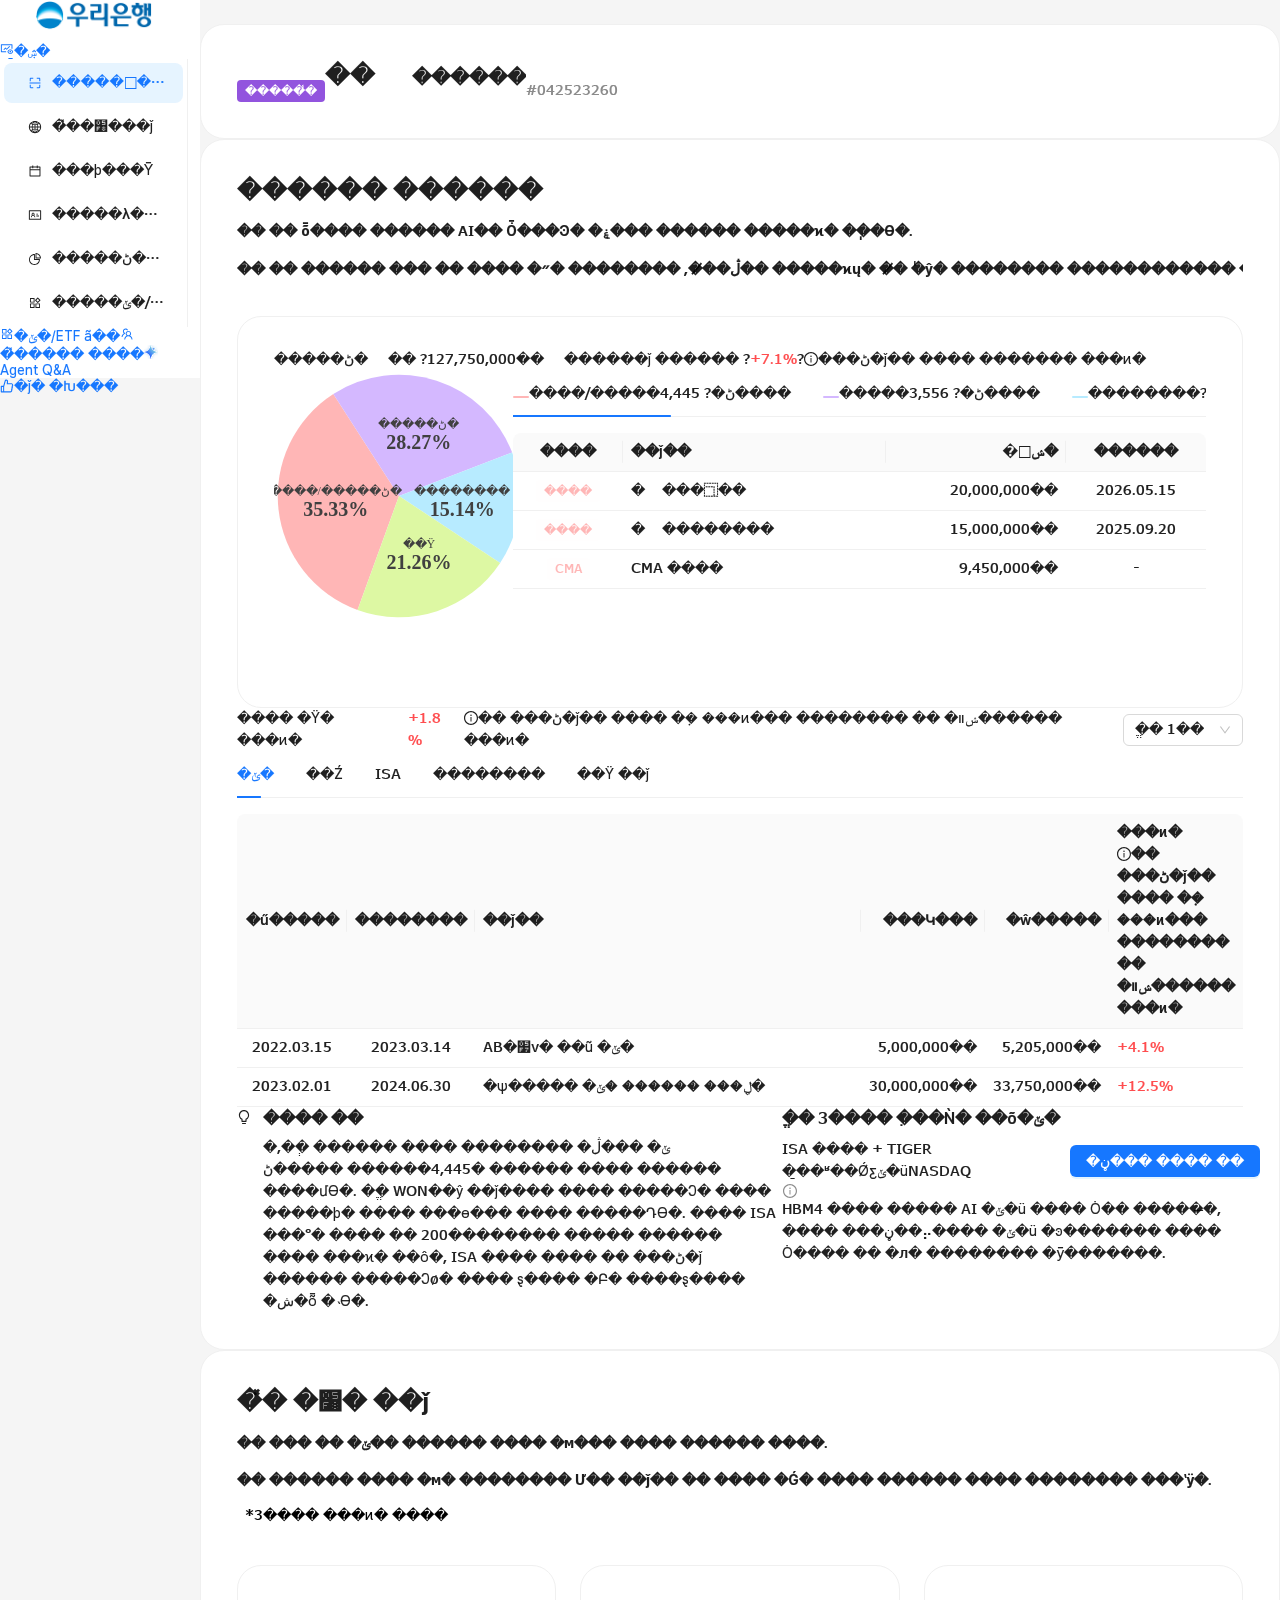
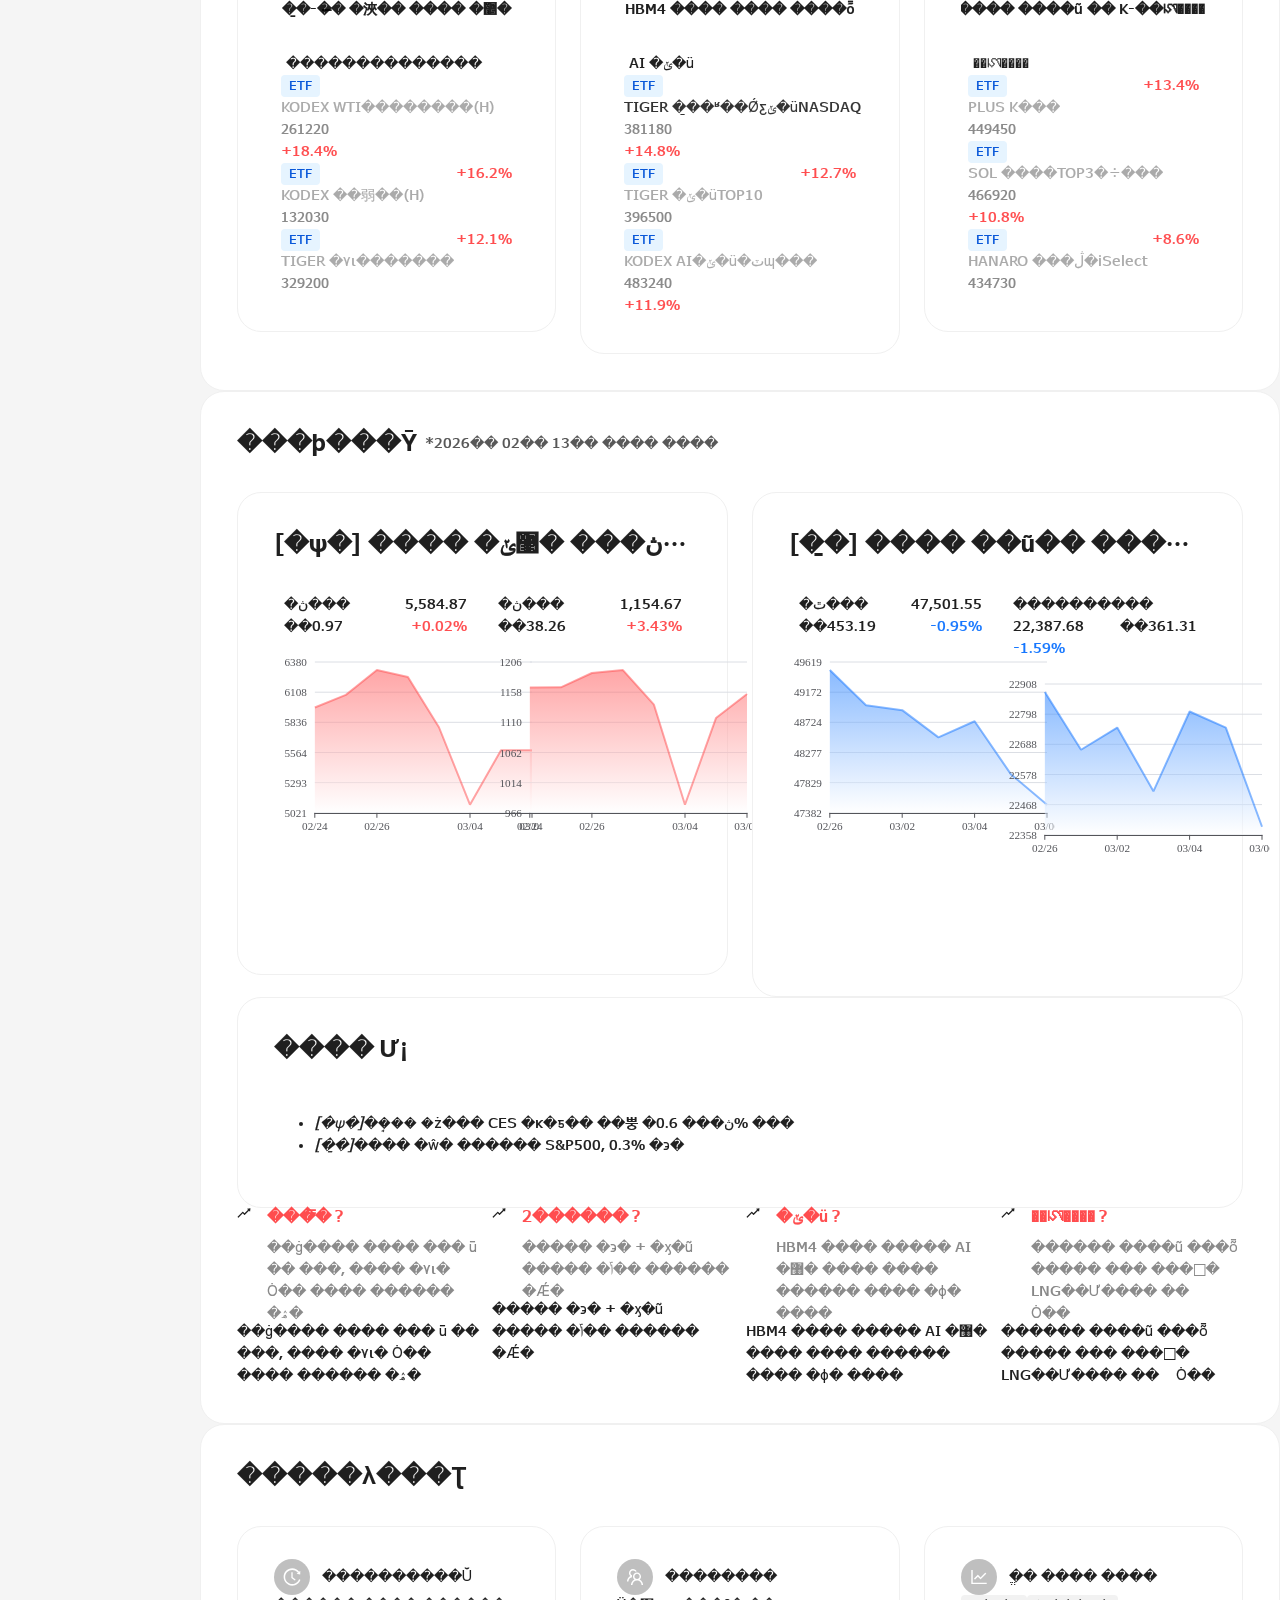
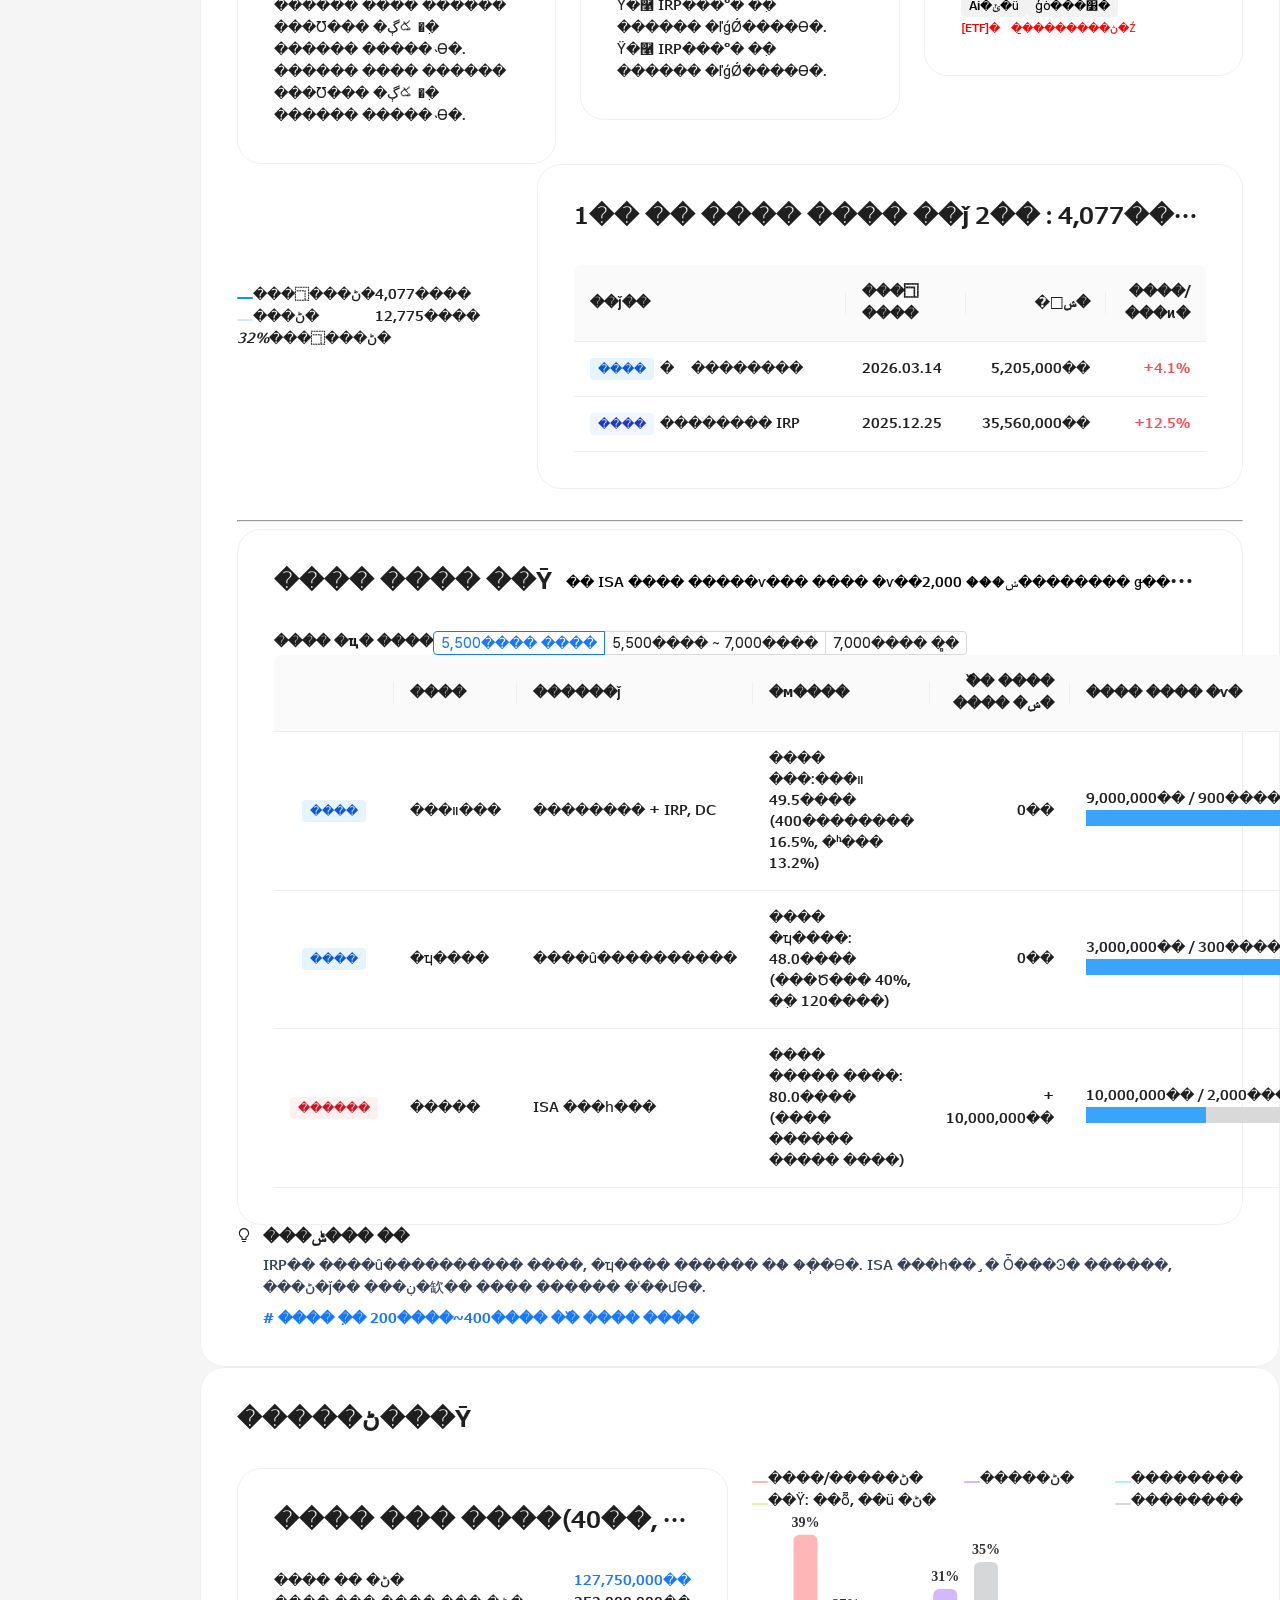
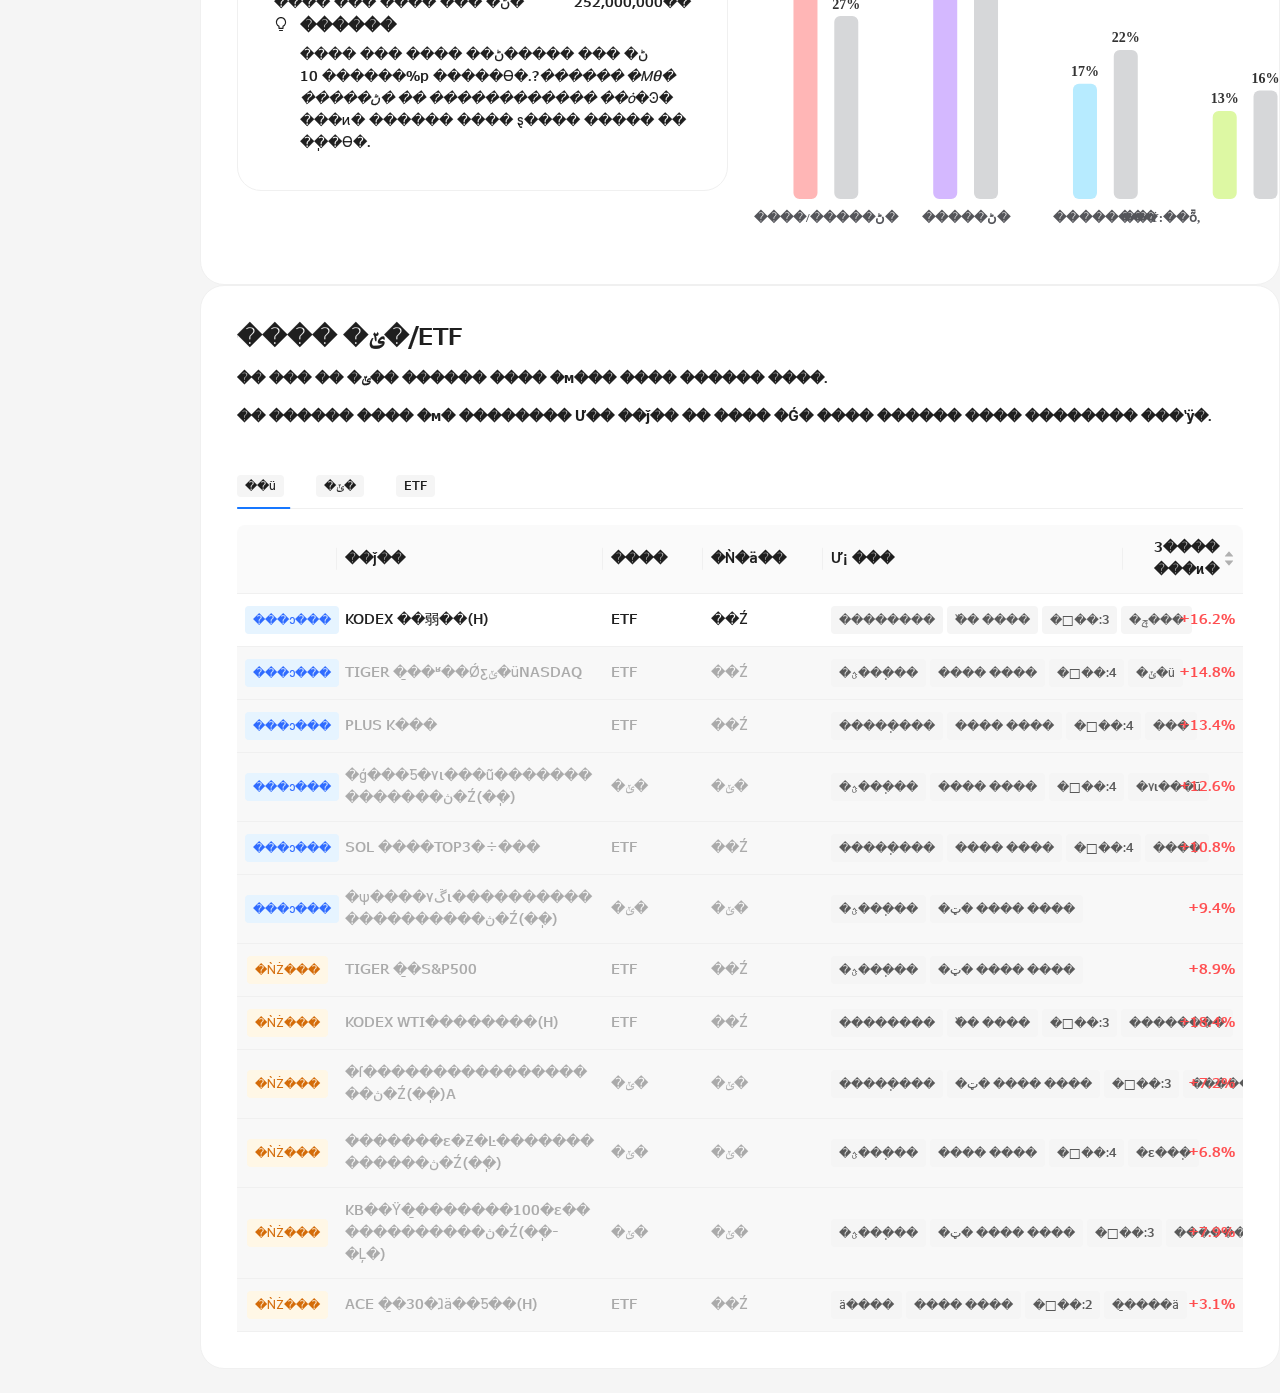
==== index.html @ d5958861 "fix: restore pages-safe paths for remote hosting Reapply relative asset and service-worker URLs plus" ====
<!DOCTYPE html>

<!-- saved from url=(0031) -->
<html lang="en">
<head>
<meta content="text/html; charset=utf-8" http-equiv="Content-Type"/>
<style data-rc-order="prepend" rc-util-key="@ant-design-icons">
    .anticon {
      display: inline-flex;
      align-items: center;
      color: inherit;
      font-style: normal;
      line-height: 0;
      text-align: center;
      text-transform: none;
      vertical-align: -0.125em;
      text-rendering: optimizeLegibility;
      -webkit-font-smoothing: antialiased;
      -moz-osx-font-smoothing: grayscale;
    }

    .anticon>* {
      line-height: 1;
    }

    .anticon svg {
      display: inline-block;
      vertical-align: inherit;
    }

    .anticon::before {
      display: none;
    }

    .anticon .anticon-icon {
      display: block;
    }

    .anticon[tabindex] {
      cursor: pointer;
    }

    .anticon-spin::before,
    .anticon-spin {
      display: inline-block;
      -webkit-animation: loadingCircle 1s infinite linear;
      animation: loadingCircle 1s infinite linear;
    }

    @-webkit-keyframes loadingCircle {
      100% {
        -webkit-transform: rotate(360deg);
        transform: rotate(360deg);
      }
    }

    @keyframes loadingCircle {
      100% {
        -webkit-transform: rotate(360deg);
        transform: rotate(360deg);
      }
    }
  </style>
<style data-css-hash="1sssysb" data-rc-order="prependQueue" data-rc-priority="-999" data-token-hash="css-var-_r_0_">
    .css-var-_r_0_ {
      --ant-blue: #1677FF;
      --ant-purple: #722ED1;
      --ant-cyan: #13C2C2;
      --ant-green: #52C41A;
      --ant-magenta: #EB2F96;
      --ant-pink: #EB2F96;
      --ant-red: #F5222D;
      --ant-orange: #FA8C16;
      --ant-yellow: #FADB14;
      --ant-volcano: #FA541C;
      --ant-geekblue: #2F54EB;
      --ant-gold: #FAAD14;
      --ant-lime: #A0D911;
      --ant-color-primary: #1677ff;
      --ant-color-success: #52c41a;
      --ant-color-warning: #faad14;
      --ant-color-error: #ff4d4f;
      --ant-color-info: #1677ff;
      --ant-color-link: #1677ff;
      --ant-color-text-base: #000;
      --ant-color-bg-base: #fff;
      --ant-font-family: Pretendard, -apple-system, BlinkMacSystemFont, 'Segoe UI', Roboto, 'Helvetica Neue', Arial, sans-serif;
      --ant-font-family-code: 'SFMono-Regular', Consolas, 'Liberation Mono', Menlo, Courier, monospace;
      --ant-font-size: 14px;
      --ant-line-width: 1px;
      --ant-line-type: solid;
      --ant-motion-ease-out-circ: cubic-bezier(0.08, 0.82, 0.17, 1);
      --ant-motion-ease-in-out-circ: cubic-bezier(0.78, 0.14, 0.15, 0.86);
      --ant-motion-ease-out: cubic-bezier(0.215, 0.61, 0.355, 1);
      --ant-motion-ease-in-out: cubic-bezier(0.645, 0.045, 0.355, 1);
      --ant-motion-ease-out-back: cubic-bezier(0.12, 0.4, 0.29, 1.46);
      --ant-motion-ease-in-back: cubic-bezier(0.71, -0.46, 0.88, 0.6);
      --ant-motion-ease-in-quint: cubic-bezier(0.755, 0.05, 0.855, 0.06);
      --ant-motion-ease-out-quint: cubic-bezier(0.23, 1, 0.32, 1);
      --ant-border-radius: 6px;
      --ant-size-unit: 4px;
      --ant-size-step: 4px;
      --ant-size-popup-arrow: 16px;
      --ant-control-height: 32px;
      --ant-z-index-base: 0;
      --ant-z-index-popup-base: 1000;
      --ant-opacity-image: 1;
      --ant-blue-1: #e6f4ff;
      --ant-blue-2: #bae0ff;
      --ant-blue-3: #91caff;
      --ant-blue-4: #69b1ff;
      --ant-blue-5: #4096ff;
      --ant-blue-6: #1677ff;
      --ant-blue-7: #0958d9;
      --ant-blue-8: #003eb3;
      --ant-blue-9: #002c8c;
      --ant-blue-10: #001d66;
      --ant-purple-1: #f9f0ff;
      --ant-purple-2: #efdbff;
      --ant-purple-3: #d3adf7;
      --ant-purple-4: #b37feb;
      --ant-purple-5: #9254de;
      --ant-purple-6: #722ed1;
      --ant-purple-7: #531dab;
      --ant-purple-8: #391085;
      --ant-purple-9: #22075e;
      --ant-purple-10: #120338;
      --ant-cyan-1: #e6fffb;
      --ant-cyan-2: #b5f5ec;
      --ant-cyan-3: #87e8de;
      --ant-cyan-4: #5cdbd3;
      --ant-cyan-5: #36cfc9;
      --ant-cyan-6: #13c2c2;
      --ant-cyan-7: #08979c;
      --ant-cyan-8: #006d75;
      --ant-cyan-9: #00474f;
      --ant-cyan-10: #002329;
      --ant-green-1: #f6ffed;
      --ant-green-2: #d9f7be;
      --ant-green-3: #b7eb8f;
      --ant-green-4: #95de64;
      --ant-green-5: #73d13d;
      --ant-green-6: #52c41a;
      --ant-green-7: #389e0d;
      --ant-green-8: #237804;
      --ant-green-9: #135200;
      --ant-green-10: #092b00;
      --ant-magenta-1: #fff0f6;
      --ant-magenta-2: #ffd6e7;
      --ant-magenta-3: #ffadd2;
      --ant-magenta-4: #ff85c0;
      --ant-magenta-5: #f759ab;
      --ant-magenta-6: #eb2f96;
      --ant-magenta-7: #c41d7f;
      --ant-magenta-8: #9e1068;
      --ant-magenta-9: #780650;
      --ant-magenta-10: #520339;
      --ant-pink-1: #fff0f6;
      --ant-pink-2: #ffd6e7;
      --ant-pink-3: #ffadd2;
      --ant-pink-4: #ff85c0;
      --ant-pink-5: #f759ab;
      --ant-pink-6: #eb2f96;
      --ant-pink-7: #c41d7f;
      --ant-pink-8: #9e1068;
      --ant-pink-9: #780650;
      --ant-pink-10: #520339;
      --ant-red-1: #fff1f0;
      --ant-red-2: #ffccc7;
      --ant-red-3: #ffa39e;
      --ant-red-4: #ff7875;
      --ant-red-5: #ff4d4f;
      --ant-red-6: #f5222d;
      --ant-red-7: #cf1322;
      --ant-red-8: #a8071a;
      --ant-red-9: #820014;
      --ant-red-10: #5c0011;
      --ant-orange-1: #fff7e6;
      --ant-orange-2: #ffe7ba;
      --ant-orange-3: #ffd591;
      --ant-orange-4: #ffc069;
      --ant-orange-5: #ffa940;
      --ant-orange-6: #fa8c16;
      --ant-orange-7: #d46b08;
      --ant-orange-8: #ad4e00;
      --ant-orange-9: #873800;
      --ant-orange-10: #612500;
      --ant-yellow-1: #feffe6;
      --ant-yellow-2: #ffffb8;
      --ant-yellow-3: #fffb8f;
      --ant-yellow-4: #fff566;
      --ant-yellow-5: #ffec3d;
      --ant-yellow-6: #fadb14;
      --ant-yellow-7: #d4b106;
      --ant-yellow-8: #ad8b00;
      --ant-yellow-9: #876800;
      --ant-yellow-10: #614700;
      --ant-volcano-1: #fff2e8;
      --ant-volcano-2: #ffd8bf;
      --ant-volcano-3: #ffbb96;
      --ant-volcano-4: #ff9c6e;
      --ant-volcano-5: #ff7a45;
      --ant-volcano-6: #fa541c;
      --ant-volcano-7: #d4380d;
      --ant-volcano-8: #ad2102;
      --ant-volcano-9: #871400;
      --ant-volcano-10: #610b00;
      --ant-geekblue-1: #f0f5ff;
      --ant-geekblue-2: #d6e4ff;
      --ant-geekblue-3: #adc6ff;
      --ant-geekblue-4: #85a5ff;
      --ant-geekblue-5: #597ef7;
      --ant-geekblue-6: #2f54eb;
      --ant-geekblue-7: #1d39c4;
      --ant-geekblue-8: #10239e;
      --ant-geekblue-9: #061178;
      --ant-geekblue-10: #030852;
      --ant-gold-1: #fffbe6;
      --ant-gold-2: #fff1b8;
      --ant-gold-3: #ffe58f;
      --ant-gold-4: #ffd666;
      --ant-gold-5: #ffc53d;
      --ant-gold-6: #faad14;
      --ant-gold-7: #d48806;
      --ant-gold-8: #ad6800;
      --ant-gold-9: #874d00;
      --ant-gold-10: #613400;
      --ant-lime-1: #fcffe6;
      --ant-lime-2: #f4ffb8;
      --ant-lime-3: #eaff8f;
      --ant-lime-4: #d3f261;
      --ant-lime-5: #bae637;
      --ant-lime-6: #a0d911;
      --ant-lime-7: #7cb305;
      --ant-lime-8: #5b8c00;
      --ant-lime-9: #3f6600;
      --ant-lime-10: #254000;
      --ant-color-text: rgba(0, 0, 0, 0.88);
      --ant-color-text-secondary: rgba(0, 0, 0, 0.65);
      --ant-color-text-tertiary: rgba(0, 0, 0, 0.45);
      --ant-color-text-quaternary: rgba(0, 0, 0, 0.25);
      --ant-color-fill: rgba(0, 0, 0, 0.15);
      --ant-color-fill-secondary: rgba(0, 0, 0, 0.06);
      --ant-color-fill-tertiary: rgba(0, 0, 0, 0.04);
      --ant-color-fill-quaternary: rgba(0, 0, 0, 0.02);
      --ant-color-bg-solid: rgb(0, 0, 0);
      --ant-color-bg-solid-hover: rgba(0, 0, 0, 0.75);
      --ant-color-bg-solid-active: rgba(0, 0, 0, 0.95);
      --ant-color-bg-layout: #f5f5f5;
      --ant-color-bg-container: #ffffff;
      --ant-color-bg-elevated: #ffffff;
      --ant-color-bg-spotlight: rgba(0, 0, 0, 0.85);
      --ant-color-bg-blur: transparent;
      --ant-color-border: #d9d9d9;
      --ant-color-border-disabled: #d9d9d9;
      --ant-color-border-secondary: #f0f0f0;
      --ant-color-primary-bg: #e6f4ff;
      --ant-color-primary-bg-hover: #bae0ff;
      --ant-color-primary-border: #91caff;
      --ant-color-primary-border-hover: #69b1ff;
      --ant-color-primary-hover: #4096ff;
      --ant-color-primary-active: #0958d9;
      --ant-color-primary-text-hover: #4096ff;
      --ant-color-primary-text: #1677ff;
      --ant-color-primary-text-active: #0958d9;
      --ant-color-success-bg: #f6ffed;
      --ant-color-success-bg-hover: #d9f7be;
      --ant-color-success-border: #b7eb8f;
      --ant-color-success-border-hover: #95de64;
      --ant-color-success-hover: #95de64;
      --ant-color-success-active: #389e0d;
      --ant-color-success-text-hover: #73d13d;
      --ant-color-success-text: #52c41a;
      --ant-color-success-text-active: #389e0d;
      --ant-color-error-bg: #fff2f0;
      --ant-color-error-bg-hover: #fff1f0;
      --ant-color-error-bg-filled-hover: #ffdfdc;
      --ant-color-error-bg-active: #ffccc7;
      --ant-color-error-border: #ffccc7;
      --ant-color-error-border-hover: #ffa39e;
      --ant-color-error-hover: #ff7875;
      --ant-color-error-active: #d9363e;
      --ant-color-error-text-hover: #ff7875;
      --ant-color-error-text: #ff4d4f;
      --ant-color-error-text-active: #d9363e;
      --ant-color-warning-bg: #fffbe6;
      --ant-color-warning-bg-hover: #fff1b8;
      --ant-color-warning-border: #ffe58f;
      --ant-color-warning-border-hover: #ffd666;
      --ant-color-warning-hover: #ffd666;
      --ant-color-warning-active: #d48806;
      --ant-color-warning-text-hover: #ffc53d;
      --ant-color-warning-text: #faad14;
      --ant-color-warning-text-active: #d48806;
      --ant-color-info-bg: #e6f4ff;
      --ant-color-info-bg-hover: #bae0ff;
      --ant-color-info-border: #91caff;
      --ant-color-info-border-hover: #69b1ff;
      --ant-color-info-hover: #69b1ff;
      --ant-color-info-active: #0958d9;
      --ant-color-info-text-hover: #4096ff;
      --ant-color-info-text: #1677ff;
      --ant-color-info-text-active: #0958d9;
      --ant-color-link-hover: #69b1ff;
      --ant-color-link-active: #0958d9;
      --ant-color-bg-mask: rgba(0, 0, 0, 0.45);
      --ant-color-white: #fff;
      --ant-font-size-sm: 12px;
      --ant-font-size-lg: 16px;
      --ant-font-size-xl: 20px;
      --ant-font-size-heading-1: 38px;
      --ant-font-size-heading-2: 30px;
      --ant-font-size-heading-3: 24px;
      --ant-font-size-heading-4: 20px;
      --ant-font-size-heading-5: 16px;
      --ant-line-height: 1.5714285714285714;
      --ant-line-height-lg: 1.5;
      --ant-line-height-sm: 1.6666666666666667;
      --ant-font-height: 22px;
      --ant-font-height-lg: 24px;
      --ant-font-height-sm: 20px;
      --ant-line-height-heading-1: 1.2105263157894737;
      --ant-line-height-heading-2: 1.2666666666666666;
      --ant-line-height-heading-3: 1.3333333333333333;
      --ant-line-height-heading-4: 1.4;
      --ant-line-height-heading-5: 1.5;
      --ant-size-xxl: 48px;
      --ant-size-xl: 32px;
      --ant-size-lg: 24px;
      --ant-size-md: 20px;
      --ant-size-ms: 16px;
      --ant-size: 16px;
      --ant-size-sm: 12px;
      --ant-size-xs: 8px;
      --ant-size-xxs: 4px;
      --ant-control-height-sm: 24px;
      --ant-control-height-xs: 16px;
      --ant-control-height-lg: 40px;
      --ant-motion-duration-fast: 0.1s;
      --ant-motion-duration-mid: 0.2s;
      --ant-motion-duration-slow: 0.3s;
      --ant-line-width-bold: 2px;
      --ant-border-radius-xs: 2px;
      --ant-border-radius-sm: 4px;
      --ant-border-radius-lg: 8px;
      --ant-border-radius-outer: 4px;
      --ant-color-fill-content: rgba(0, 0, 0, 0.06);
      --ant-color-fill-content-hover: rgba(0, 0, 0, 0.15);
      --ant-color-fill-alter: rgba(0, 0, 0, 0.02);
      --ant-color-bg-container-disabled: rgba(0, 0, 0, 0.04);
      --ant-color-border-bg: #ffffff;
      --ant-color-split: rgba(5, 5, 5, 0.06);
      --ant-color-text-placeholder: rgba(0, 0, 0, 0.25);
      --ant-color-text-disabled: rgba(0, 0, 0, 0.25);
      --ant-color-text-heading: rgba(0, 0, 0, 0.88);
      --ant-color-text-label: rgba(0, 0, 0, 0.65);
      --ant-color-text-description: rgba(0, 0, 0, 0.45);
      --ant-color-text-light-solid: #fff;
      --ant-color-highlight: #ff4d4f;
      --ant-color-bg-text-hover: rgba(0, 0, 0, 0.06);
      --ant-color-bg-text-active: rgba(0, 0, 0, 0.15);
      --ant-color-icon: rgba(0, 0, 0, 0.45);
      --ant-color-icon-hover: rgba(0, 0, 0, 0.88);
      --ant-color-error-outline: rgba(255, 38, 5, 0.06);
      --ant-color-warning-outline: rgba(255, 215, 5, 0.1);
      --ant-font-size-icon: 12px;
      --ant-line-width-focus: 3px;
      --ant-control-outline-width: 2px;
      --ant-control-interactive-size: 16px;
      --ant-control-item-bg-hover: rgba(0, 0, 0, 0.04);
      --ant-control-item-bg-active: #e6f4ff;
      --ant-control-item-bg-active-hover: #bae0ff;
      --ant-control-item-bg-active-disabled: rgba(0, 0, 0, 0.15);
      --ant-control-tmp-outline: rgba(0, 0, 0, 0.02);
      --ant-control-outline: rgba(5, 145, 255, 0.1);
      --ant-font-weight-strong: 600;
      --ant-opacity-loading: 0.65;
      --ant-link-decoration: none;
      --ant-link-hover-decoration: none;
      --ant-link-focus-decoration: none;
      --ant-control-padding-horizontal: 12px;
      --ant-control-padding-horizontal-sm: 8px;
      --ant-padding-xxs: 4px;
      --ant-padding-xs: 8px;
      --ant-padding-sm: 12px;
      --ant-padding: 16px;
      --ant-padding-md: 20px;
      --ant-padding-lg: 24px;
      --ant-padding-xl: 32px;
      --ant-padding-content-horizontal-lg: 24px;
      --ant-padding-content-vertical-lg: 16px;
      --ant-padding-content-horizontal: 16px;
      --ant-padding-content-vertical: 12px;
      --ant-padding-content-horizontal-sm: 16px;
      --ant-padding-content-vertical-sm: 8px;
      --ant-margin-xxs: 4px;
      --ant-margin-xs: 8px;
      --ant-margin-sm: 12px;
      --ant-margin: 16px;
      --ant-margin-md: 20px;
      --ant-margin-lg: 24px;
      --ant-margin-xl: 32px;
      --ant-margin-xxl: 48px;
      --ant-box-shadow:
        0 6px 16px 0 rgba(0, 0, 0, 0.08),
        0 3px 6px -4px rgba(0, 0, 0, 0.12),
        0 9px 28px 8px rgba(0, 0, 0, 0.05);
      --ant-box-shadow-secondary:
        0 6px 16px 0 rgba(0, 0, 0, 0.08),
        0 3px 6px -4px rgba(0, 0, 0, 0.12),
        0 9px 28px 8px rgba(0, 0, 0, 0.05);
      --ant-box-shadow-tertiary:
        0 1px 2px 0 rgba(0, 0, 0, 0.03),
        0 1px 6px -1px rgba(0, 0, 0, 0.02),
        0 2px 4px 0 rgba(0, 0, 0, 0.02);
      --ant-box-shadow-popover-arrow: 2px 2px 5px rgba(0, 0, 0, 0.05);
      --ant-box-shadow-card:
        0 1px 2px -2px rgba(0, 0, 0, 0.16),
        0 3px 6px 0 rgba(0, 0, 0, 0.12),
        0 5px 12px 4px rgba(0, 0, 0, 0.09);
      --ant-box-shadow-drawer-right:
        -6px 0 16px 0 rgba(0, 0, 0, 0.08),
        -3px 0 6px -4px rgba(0, 0, 0, 0.12),
        -9px 0 28px 8px rgba(0, 0, 0, 0.05);
      --ant-box-shadow-drawer-left:
        6px 0 16px 0 rgba(0, 0, 0, 0.08),
        3px 0 6px -4px rgba(0, 0, 0, 0.12),
        9px 0 28px 8px rgba(0, 0, 0, 0.05);
      --ant-box-shadow-drawer-up:
        0 6px 16px 0 rgba(0, 0, 0, 0.08),
        0 3px 6px -4px rgba(0, 0, 0, 0.12),
        0 9px 28px 8px rgba(0, 0, 0, 0.05);
      --ant-box-shadow-drawer-down:
        0 -6px 16px 0 rgba(0, 0, 0, 0.08),
        0 -3px 6px -4px rgba(0, 0, 0, 0.12),
        0 -9px 28px 8px rgba(0, 0, 0, 0.05);
      --ant-box-shadow-tabs-overflow-left: inset 10px 0 8px -8px rgba(0, 0, 0, 0.08);
      --ant-box-shadow-tabs-overflow-right: inset -10px 0 8px -8px rgba(0, 0, 0, 0.08);
      --ant-box-shadow-tabs-overflow-top: inset 0 10px 8px -8px rgba(0, 0, 0, 0.08);
      --ant-box-shadow-tabs-overflow-bottom: inset 0 -10px 8px -8px rgba(0, 0, 0, 0.08);
    }
  </style>
<style data-css-hash="fmkred" data-rc-order="prependQueue" data-rc-priority="-999" data-token-hash="css-var-root">
    .css-var-root {
      --ant-blue: #1677FF;
      --ant-purple: #722ED1;
      --ant-cyan: #13C2C2;
      --ant-green: #52C41A;
      --ant-magenta: #EB2F96;
      --ant-pink: #EB2F96;
      --ant-red: #F5222D;
      --ant-orange: #FA8C16;
      --ant-yellow: #FADB14;
      --ant-volcano: #FA541C;
      --ant-geekblue: #2F54EB;
      --ant-gold: #FAAD14;
      --ant-lime: #A0D911;
      --ant-color-primary: #1677ff;
      --ant-color-success: #52c41a;
      --ant-color-warning: #faad14;
      --ant-color-error: #ff4d4f;
      --ant-color-info: #1677ff;
      --ant-color-link: #1677ff;
      --ant-color-text-base: #000;
      --ant-color-bg-base: #fff;
      --ant-font-family: -apple-system, BlinkMacSystemFont, 'Segoe UI', Roboto, 'Helvetica Neue', Arial,
        'Noto Sans', sans-serif, 'Apple Color Emoji', 'Segoe UI Emoji', 'Segoe UI Symbol',
        'Noto Color Emoji';
      --ant-font-family-code: 'SFMono-Regular', Consolas, 'Liberation Mono', Menlo, Courier, monospace;
      --ant-font-size: 14px;
      --ant-line-width: 1px;
      --ant-line-type: solid;
      --ant-motion-ease-out-circ: cubic-bezier(0.08, 0.82, 0.17, 1);
      --ant-motion-ease-in-out-circ: cubic-bezier(0.78, 0.14, 0.15, 0.86);
      --ant-motion-ease-out: cubic-bezier(0.215, 0.61, 0.355, 1);
      --ant-motion-ease-in-out: cubic-bezier(0.645, 0.045, 0.355, 1);
      --ant-motion-ease-out-back: cubic-bezier(0.12, 0.4, 0.29, 1.46);
      --ant-motion-ease-in-back: cubic-bezier(0.71, -0.46, 0.88, 0.6);
      --ant-motion-ease-in-quint: cubic-bezier(0.755, 0.05, 0.855, 0.06);
      --ant-motion-ease-out-quint: cubic-bezier(0.23, 1, 0.32, 1);
      --ant-border-radius: 6px;
      --ant-size-unit: 4px;
      --ant-size-step: 4px;
      --ant-size-popup-arrow: 16px;
      --ant-control-height: 32px;
      --ant-z-index-base: 0;
      --ant-z-index-popup-base: 1000;
      --ant-opacity-image: 1;
      --ant-blue-1: #e6f4ff;
      --ant-blue-2: #bae0ff;
      --ant-blue-3: #91caff;
      --ant-blue-4: #69b1ff;
      --ant-blue-5: #4096ff;
      --ant-blue-6: #1677ff;
      --ant-blue-7: #0958d9;
      --ant-blue-8: #003eb3;
      --ant-blue-9: #002c8c;
      --ant-blue-10: #001d66;
      --ant-purple-1: #f9f0ff;
      --ant-purple-2: #efdbff;
      --ant-purple-3: #d3adf7;
      --ant-purple-4: #b37feb;
      --ant-purple-5: #9254de;
      --ant-purple-6: #722ed1;
      --ant-purple-7: #531dab;
      --ant-purple-8: #391085;
      --ant-purple-9: #22075e;
      --ant-purple-10: #120338;
      --ant-cyan-1: #e6fffb;
      --ant-cyan-2: #b5f5ec;
      --ant-cyan-3: #87e8de;
      --ant-cyan-4: #5cdbd3;
      --ant-cyan-5: #36cfc9;
      --ant-cyan-6: #13c2c2;
      --ant-cyan-7: #08979c;
      --ant-cyan-8: #006d75;
      --ant-cyan-9: #00474f;
      --ant-cyan-10: #002329;
      --ant-green-1: #f6ffed;
      --ant-green-2: #d9f7be;
      --ant-green-3: #b7eb8f;
      --ant-green-4: #95de64;
      --ant-green-5: #73d13d;
      --ant-green-6: #52c41a;
      --ant-green-7: #389e0d;
      --ant-green-8: #237804;
      --ant-green-9: #135200;
      --ant-green-10: #092b00;
      --ant-magenta-1: #fff0f6;
      --ant-magenta-2: #ffd6e7;
      --ant-magenta-3: #ffadd2;
      --ant-magenta-4: #ff85c0;
      --ant-magenta-5: #f759ab;
      --ant-magenta-6: #eb2f96;
      --ant-magenta-7: #c41d7f;
      --ant-magenta-8: #9e1068;
      --ant-magenta-9: #780650;
      --ant-magenta-10: #520339;
      --ant-pink-1: #fff0f6;
      --ant-pink-2: #ffd6e7;
      --ant-pink-3: #ffadd2;
      --ant-pink-4: #ff85c0;
      --ant-pink-5: #f759ab;
      --ant-pink-6: #eb2f96;
      --ant-pink-7: #c41d7f;
      --ant-pink-8: #9e1068;
      --ant-pink-9: #780650;
      --ant-pink-10: #520339;
      --ant-red-1: #fff1f0;
      --ant-red-2: #ffccc7;
      --ant-red-3: #ffa39e;
      --ant-red-4: #ff7875;
      --ant-red-5: #ff4d4f;
      --ant-red-6: #f5222d;
      --ant-red-7: #cf1322;
      --ant-red-8: #a8071a;
      --ant-red-9: #820014;
      --ant-red-10: #5c0011;
      --ant-orange-1: #fff7e6;
      --ant-orange-2: #ffe7ba;
      --ant-orange-3: #ffd591;
      --ant-orange-4: #ffc069;
      --ant-orange-5: #ffa940;
      --ant-orange-6: #fa8c16;
      --ant-orange-7: #d46b08;
      --ant-orange-8: #ad4e00;
      --ant-orange-9: #873800;
      --ant-orange-10: #612500;
      --ant-yellow-1: #feffe6;
      --ant-yellow-2: #ffffb8;
      --ant-yellow-3: #fffb8f;
      --ant-yellow-4: #fff566;
      --ant-yellow-5: #ffec3d;
      --ant-yellow-6: #fadb14;
      --ant-yellow-7: #d4b106;
      --ant-yellow-8: #ad8b00;
      --ant-yellow-9: #876800;
      --ant-yellow-10: #614700;
      --ant-volcano-1: #fff2e8;
      --ant-volcano-2: #ffd8bf;
      --ant-volcano-3: #ffbb96;
      --ant-volcano-4: #ff9c6e;
      --ant-volcano-5: #ff7a45;
      --ant-volcano-6: #fa541c;
      --ant-volcano-7: #d4380d;
      --ant-volcano-8: #ad2102;
      --ant-volcano-9: #871400;
      --ant-volcano-10: #610b00;
      --ant-geekblue-1: #f0f5ff;
      --ant-geekblue-2: #d6e4ff;
      --ant-geekblue-3: #adc6ff;
      --ant-geekblue-4: #85a5ff;
      --ant-geekblue-5: #597ef7;
      --ant-geekblue-6: #2f54eb;
      --ant-geekblue-7: #1d39c4;
      --ant-geekblue-8: #10239e;
      --ant-geekblue-9: #061178;
      --ant-geekblue-10: #030852;
      --ant-gold-1: #fffbe6;
      --ant-gold-2: #fff1b8;
      --ant-gold-3: #ffe58f;
      --ant-gold-4: #ffd666;
      --ant-gold-5: #ffc53d;
      --ant-gold-6: #faad14;
      --ant-gold-7: #d48806;
      --ant-gold-8: #ad6800;
      --ant-gold-9: #874d00;
      --ant-gold-10: #613400;
      --ant-lime-1: #fcffe6;
      --ant-lime-2: #f4ffb8;
      --ant-lime-3: #eaff8f;
      --ant-lime-4: #d3f261;
      --ant-lime-5: #bae637;
      --ant-lime-6: #a0d911;
      --ant-lime-7: #7cb305;
      --ant-lime-8: #5b8c00;
      --ant-lime-9: #3f6600;
      --ant-lime-10: #254000;
      --ant-color-text: rgba(0, 0, 0, 0.88);
      --ant-color-text-secondary: rgba(0, 0, 0, 0.65);
      --ant-color-text-tertiary: rgba(0, 0, 0, 0.45);
      --ant-color-text-quaternary: rgba(0, 0, 0, 0.25);
      --ant-color-fill: rgba(0, 0, 0, 0.15);
      --ant-color-fill-secondary: rgba(0, 0, 0, 0.06);
      --ant-color-fill-tertiary: rgba(0, 0, 0, 0.04);
      --ant-color-fill-quaternary: rgba(0, 0, 0, 0.02);
      --ant-color-bg-solid: rgb(0, 0, 0);
      --ant-color-bg-solid-hover: rgba(0, 0, 0, 0.75);
      --ant-color-bg-solid-active: rgba(0, 0, 0, 0.95);
      --ant-color-bg-layout: #f5f5f5;
      --ant-color-bg-container: #ffffff;
      --ant-color-bg-elevated: #ffffff;
      --ant-color-bg-spotlight: rgba(0, 0, 0, 0.85);
      --ant-color-bg-blur: transparent;
      --ant-color-border: #d9d9d9;
      --ant-color-border-disabled: #d9d9d9;
      --ant-color-border-secondary: #f0f0f0;
      --ant-color-primary-bg: #e6f4ff;
      --ant-color-primary-bg-hover: #bae0ff;
      --ant-color-primary-border: #91caff;
      --ant-color-primary-border-hover: #69b1ff;
      --ant-color-primary-hover: #4096ff;
      --ant-color-primary-active: #0958d9;
      --ant-color-primary-text-hover: #4096ff;
      --ant-color-primary-text: #1677ff;
      --ant-color-primary-text-active: #0958d9;
      --ant-color-success-bg: #f6ffed;
      --ant-color-success-bg-hover: #d9f7be;
      --ant-color-success-border: #b7eb8f;
      --ant-color-success-border-hover: #95de64;
      --ant-color-success-hover: #95de64;
      --ant-color-success-active: #389e0d;
      --ant-color-success-text-hover: #73d13d;
      --ant-color-success-text: #52c41a;
      --ant-color-success-text-active: #389e0d;
      --ant-color-error-bg: #fff2f0;
      --ant-color-error-bg-hover: #fff1f0;
      --ant-color-error-bg-filled-hover: #ffdfdc;
      --ant-color-error-bg-active: #ffccc7;
      --ant-color-error-border: #ffccc7;
      --ant-color-error-border-hover: #ffa39e;
      --ant-color-error-hover: #ff7875;
      --ant-color-error-active: #d9363e;
      --ant-color-error-text-hover: #ff7875;
      --ant-color-error-text: #ff4d4f;
      --ant-color-error-text-active: #d9363e;
      --ant-color-warning-bg: #fffbe6;
      --ant-color-warning-bg-hover: #fff1b8;
      --ant-color-warning-border: #ffe58f;
      --ant-color-warning-border-hover: #ffd666;
      --ant-color-warning-hover: #ffd666;
      --ant-color-warning-active: #d48806;
      --ant-color-warning-text-hover: #ffc53d;
      --ant-color-warning-text: #faad14;
      --ant-color-warning-text-active: #d48806;
      --ant-color-info-bg: #e6f4ff;
      --ant-color-info-bg-hover: #bae0ff;
      --ant-color-info-border: #91caff;
      --ant-color-info-border-hover: #69b1ff;
      --ant-color-info-hover: #69b1ff;
      --ant-color-info-active: #0958d9;
      --ant-color-info-text-hover: #4096ff;
      --ant-color-info-text: #1677ff;
      --ant-color-info-text-active: #0958d9;
      --ant-color-link-hover: #69b1ff;
      --ant-color-link-active: #0958d9;
      --ant-color-bg-mask: rgba(0, 0, 0, 0.45);
      --ant-color-white: #fff;
      --ant-font-size-sm: 12px;
      --ant-font-size-lg: 16px;
      --ant-font-size-xl: 20px;
      --ant-font-size-heading-1: 38px;
      --ant-font-size-heading-2: 30px;
      --ant-font-size-heading-3: 24px;
      --ant-font-size-heading-4: 20px;
      --ant-font-size-heading-5: 16px;
      --ant-line-height: 1.5714285714285714;
      --ant-line-height-lg: 1.5;
      --ant-line-height-sm: 1.6666666666666667;
      --ant-font-height: 22px;
      --ant-font-height-lg: 24px;
      --ant-font-height-sm: 20px;
      --ant-line-height-heading-1: 1.2105263157894737;
      --ant-line-height-heading-2: 1.2666666666666666;
      --ant-line-height-heading-3: 1.3333333333333333;
      --ant-line-height-heading-4: 1.4;
      --ant-line-height-heading-5: 1.5;
      --ant-size-xxl: 48px;
      --ant-size-xl: 32px;
      --ant-size-lg: 24px;
      --ant-size-md: 20px;
      --ant-size-ms: 16px;
      --ant-size: 16px;
      --ant-size-sm: 12px;
      --ant-size-xs: 8px;
      --ant-size-xxs: 4px;
      --ant-control-height-sm: 24px;
      --ant-control-height-xs: 16px;
      --ant-control-height-lg: 40px;
      --ant-motion-duration-fast: 0.1s;
      --ant-motion-duration-mid: 0.2s;
      --ant-motion-duration-slow: 0.3s;
      --ant-line-width-bold: 2px;
      --ant-border-radius-xs: 2px;
      --ant-border-radius-sm: 4px;
      --ant-border-radius-lg: 8px;
      --ant-border-radius-outer: 4px;
      --ant-color-fill-content: rgba(0, 0, 0, 0.06);
      --ant-color-fill-content-hover: rgba(0, 0, 0, 0.15);
      --ant-color-fill-alter: rgba(0, 0, 0, 0.02);
      --ant-color-bg-container-disabled: rgba(0, 0, 0, 0.04);
      --ant-color-border-bg: #ffffff;
      --ant-color-split: rgba(5, 5, 5, 0.06);
      --ant-color-text-placeholder: rgba(0, 0, 0, 0.25);
      --ant-color-text-disabled: rgba(0, 0, 0, 0.25);
      --ant-color-text-heading: rgba(0, 0, 0, 0.88);
      --ant-color-text-label: rgba(0, 0, 0, 0.65);
      --ant-color-text-description: rgba(0, 0, 0, 0.45);
      --ant-color-text-light-solid: #fff;
      --ant-color-highlight: #ff4d4f;
      --ant-color-bg-text-hover: rgba(0, 0, 0, 0.06);
      --ant-color-bg-text-active: rgba(0, 0, 0, 0.15);
      --ant-color-icon: rgba(0, 0, 0, 0.45);
      --ant-color-icon-hover: rgba(0, 0, 0, 0.88);
      --ant-color-error-outline: rgba(255, 38, 5, 0.06);
      --ant-color-warning-outline: rgba(255, 215, 5, 0.1);
      --ant-font-size-icon: 12px;
      --ant-line-width-focus: 3px;
      --ant-control-outline-width: 2px;
      --ant-control-interactive-size: 16px;
      --ant-control-item-bg-hover: rgba(0, 0, 0, 0.04);
      --ant-control-item-bg-active: #e6f4ff;
      --ant-control-item-bg-active-hover: #bae0ff;
      --ant-control-item-bg-active-disabled: rgba(0, 0, 0, 0.15);
      --ant-control-tmp-outline: rgba(0, 0, 0, 0.02);
      --ant-control-outline: rgba(5, 145, 255, 0.1);
      --ant-font-weight-strong: 600;
      --ant-opacity-loading: 0.65;
      --ant-link-decoration: none;
      --ant-link-hover-decoration: none;
      --ant-link-focus-decoration: none;
      --ant-control-padding-horizontal: 12px;
      --ant-control-padding-horizontal-sm: 8px;
      --ant-padding-xxs: 4px;
      --ant-padding-xs: 8px;
      --ant-padding-sm: 12px;
      --ant-padding: 16px;
      --ant-padding-md: 20px;
      --ant-padding-lg: 24px;
      --ant-padding-xl: 32px;
      --ant-padding-content-horizontal-lg: 24px;
      --ant-padding-content-vertical-lg: 16px;
      --ant-padding-content-horizontal: 16px;
      --ant-padding-content-vertical: 12px;
      --ant-padding-content-horizontal-sm: 16px;
      --ant-padding-content-vertical-sm: 8px;
      --ant-margin-xxs: 4px;
      --ant-margin-xs: 8px;
      --ant-margin-sm: 12px;
      --ant-margin: 16px;
      --ant-margin-md: 20px;
      --ant-margin-lg: 24px;
      --ant-margin-xl: 32px;
      --ant-margin-xxl: 48px;
      --ant-box-shadow:
        0 6px 16px 0 rgba(0, 0, 0, 0.08),
        0 3px 6px -4px rgba(0, 0, 0, 0.12),
        0 9px 28px 8px rgba(0, 0, 0, 0.05);
      --ant-box-shadow-secondary:
        0 6px 16px 0 rgba(0, 0, 0, 0.08),
        0 3px 6px -4px rgba(0, 0, 0, 0.12),
        0 9px 28px 8px rgba(0, 0, 0, 0.05);
      --ant-box-shadow-tertiary:
        0 1px 2px 0 rgba(0, 0, 0, 0.03),
        0 1px 6px -1px rgba(0, 0, 0, 0.02),
        0 2px 4px 0 rgba(0, 0, 0, 0.02);
      --ant-box-shadow-popover-arrow: 2px 2px 5px rgba(0, 0, 0, 0.05);
      --ant-box-shadow-card:
        0 1px 2px -2px rgba(0, 0, 0, 0.16),
        0 3px 6px 0 rgba(0, 0, 0, 0.12),
        0 5px 12px 4px rgba(0, 0, 0, 0.09);
      --ant-box-shadow-drawer-right:
        -6px 0 16px 0 rgba(0, 0, 0, 0.08),
        -3px 0 6px -4px rgba(0, 0, 0, 0.12),
        -9px 0 28px 8px rgba(0, 0, 0, 0.05);
      --ant-box-shadow-drawer-left:
        6px 0 16px 0 rgba(0, 0, 0, 0.08),
        3px 0 6px -4px rgba(0, 0, 0, 0.12),
        9px 0 28px 8px rgba(0, 0, 0, 0.05);
      --ant-box-shadow-drawer-up:
        0 6px 16px 0 rgba(0, 0, 0, 0.08),
        0 3px 6px -4px rgba(0, 0, 0, 0.12),
        0 9px 28px 8px rgba(0, 0, 0, 0.05);
      --ant-box-shadow-drawer-down:
        0 -6px 16px 0 rgba(0, 0, 0, 0.08),
        0 -3px 6px -4px rgba(0, 0, 0, 0.12),
        0 -9px 28px 8px rgba(0, 0, 0, 0.05);
      --ant-box-shadow-tabs-overflow-left: inset 10px 0 8px -8px rgba(0, 0, 0, 0.08);
      --ant-box-shadow-tabs-overflow-right: inset -10px 0 8px -8px rgba(0, 0, 0, 0.08);
      --ant-box-shadow-tabs-overflow-top: inset 0 10px 8px -8px rgba(0, 0, 0, 0.08);
      --ant-box-shadow-tabs-overflow-bottom: inset 0 -10px 8px -8px rgba(0, 0, 0, 0.08);
    }
  </style>
<style data-css-hash="2fupl9" data-rc-order="prependQueue" data-rc-priority="-999">
    a:where(.css-xbngoj) {
      color: var(--ant-color-link);
      text-decoration: var(--ant-link-decoration);
      background-color: transparent;
      outline: none;
      cursor: pointer;
      transition: color var(--ant-motion-duration-slow);
      -webkit-text-decoration-skip: objects;
    }

    a:where(.css-xbngoj):hover {
      color: var(--ant-color-link-hover);
    }

    a:where(.css-xbngoj):active {
      color: var(--ant-color-link-active);
    }

    a:where(.css-xbngoj):active,
    a:where(.css-xbngoj):hover {
      text-decoration: var(--ant-link-hover-decoration);
      outline: 0;
    }

    a:where(.css-xbngoj):focus {
      text-decoration: var(--ant-link-focus-decoration);
      outline: 0;
    }

    a:where(.css-xbngoj)[disabled] {
      color: var(--ant-color-text-disabled);
      cursor: not-allowed;
    }

    :where(.css-xbngoj) a {
      color: var(--ant-color-link);
      text-decoration: var(--ant-link-decoration);
      background-color: transparent;
      outline: none;
      cursor: pointer;
      transition: color var(--ant-motion-duration-slow);
      -webkit-text-decoration-skip: objects;
    }

    :where(.css-xbngoj) a:hover {
      color: var(--ant-color-link-hover);
    }

    :where(.css-xbngoj) a:active {
      color: var(--ant-color-link-active);
    }

    :where(.css-xbngoj) a:active,
    :where(.css-xbngoj) a:hover {
      text-decoration: var(--ant-link-hover-decoration);
      outline: 0;
    }

    :where(.css-xbngoj) a:focus {
      text-decoration: var(--ant-link-focus-decoration);
      outline: 0;
    }

    :where(.css-xbngoj) a[disabled] {
      color: var(--ant-color-text-disabled);
      cursor: not-allowed;
    }

    :where(.css-xbngoj).anticon {
      display: inline-flex;
      align-items: center;
      color: inherit;
      font-style: normal;
      line-height: 0;
      text-align: center;
      text-transform: none;
      vertical-align: -0.125em;
      text-rendering: optimizeLegibility;
      -webkit-font-smoothing: antialiased;
      -moz-osx-font-smoothing: grayscale;
    }

    :where(.css-xbngoj).anticon>* {
      line-height: 1;
    }

    :where(.css-xbngoj).anticon svg {
      display: inline-block;
    }

    :where(.css-xbngoj).anticon .anticon .anticon-icon {
      display: block;
    }
  </style>
<style data-css-hash="19qgpht" data-rc-order="prependQueue" data-rc-priority="-999">
    :where(.css-xbngoj).ant-layout {
      font-family: var(--ant-font-family);
      font-size: var(--ant-font-size);
      box-sizing: border-box;
    }

    :where(.css-xbngoj).ant-layout::before,
    :where(.css-xbngoj).ant-layout::after {
      box-sizing: border-box;
    }

    :where(.css-xbngoj).ant-layout [class^="ant-layout"],
    :where(.css-xbngoj).ant-layout [class*=" ant-layout"] {
      box-sizing: border-box;
    }

    :where(.css-xbngoj).ant-layout [class^="ant-layout"]::before,
    :where(.css-xbngoj).ant-layout [class*=" ant-layout"]::before,
    :where(.css-xbngoj).ant-layout [class^="ant-layout"]::after,
    :where(.css-xbngoj).ant-layout [class*=" ant-layout"]::after {
      box-sizing: border-box;
    }

    :where(.css-xbngoj).ant-layout {
      display: flex;
      flex: auto;
      flex-direction: column;
      min-height: 0;
      background: var(--ant-layout-body-bg);
    }

    :where(.css-xbngoj).ant-layout,
    :where(.css-xbngoj).ant-layout * {
      box-sizing: border-box;
    }

    :where(.css-xbngoj).ant-layout.ant-layout-has-sider {
      flex-direction: row;
    }

    :where(.css-xbngoj).ant-layout.ant-layout-has-sider>.ant-layout,
    :where(.css-xbngoj).ant-layout.ant-layout-has-sider>.ant-layout-content {
      width: 0;
    }

    :where(.css-xbngoj).ant-layout .ant-layout-header,
    :where(.css-xbngoj).ant-layout.ant-layout-footer {
      flex: 0 0 auto;
    }

    :where(.css-xbngoj).ant-layout-rtl {
      direction: rtl;
    }

    :where(.css-xbngoj).ant-layout-header {
      height: var(--ant-layout-header-height);
      padding: var(--ant-layout-header-padding);
      color: var(--ant-layout-header-color);
      line-height: var(--ant-layout-header-height);
      background: var(--ant-layout-header-bg);
    }

    :where(.css-xbngoj).ant-layout-header .ant-menu {
      line-height: inherit;
    }

    :where(.css-xbngoj).ant-layout-footer {
      padding: var(--ant-layout-footer-padding);
      color: var(--ant-color-text);
      font-size: var(--ant-font-size);
      background: var(--ant-layout-footer-bg);
    }

    :where(.css-xbngoj).ant-layout-content {
      flex: auto;
      color: var(--ant-color-text);
      min-height: 0;
    }
  </style>
<style data-css-hash="azytdu" data-rc-order="prependQueue" data-rc-priority="-999" data-token-hash="css-var-_r_0_">
    .css-var-_r_0_.ant-layout {
      --ant-layout-color-bg-header: #001529;
      --ant-layout-color-bg-body: #f5f5f5;
      --ant-layout-color-bg-trigger: #002140;
      --ant-layout-body-bg: #f5f5f5;
      --ant-layout-header-bg: #001529;
      --ant-layout-header-height: 64px;
      --ant-layout-header-padding: 0 50px;
      --ant-layout-header-color: rgba(0, 0, 0, 0.88);
      --ant-layout-footer-padding: 24px 50px;
      --ant-layout-footer-bg: #f5f5f5;
      --ant-layout-sider-bg: #001529;
      --ant-layout-trigger-height: 48px;
      --ant-layout-trigger-bg: #002140;
      --ant-layout-trigger-color: #fff;
      --ant-layout-zero-trigger-width: 40px;
      --ant-layout-zero-trigger-height: 40px;
      --ant-layout-light-sider-bg: #ffffff;
      --ant-layout-light-trigger-bg: #ffffff;
      --ant-layout-light-trigger-color: rgba(0, 0, 0, 0.88);
    }
  </style>
<style data-css-hash="bjk7hj" data-rc-order="prependQueue" data-rc-priority="-999">
    :where(.css-xbngoj).ant-anchor-css-var {
      font-family: var(--ant-font-family);
      font-size: var(--ant-font-size);
      box-sizing: border-box;
    }

    :where(.css-xbngoj).ant-anchor-css-var::before,
    :where(.css-xbngoj).ant-anchor-css-var::after {
      box-sizing: border-box;
    }

    :where(.css-xbngoj).ant-anchor-css-var [class^="ant-anchor"],
    :where(.css-xbngoj).ant-anchor-css-var [class*=" ant-anchor"] {
      box-sizing: border-box;
    }

    :where(.css-xbngoj).ant-anchor-css-var [class^="ant-anchor"]::before,
    :where(.css-xbngoj).ant-anchor-css-var [class*=" ant-anchor"]::before,
    :where(.css-xbngoj).ant-anchor-css-var [class^="ant-anchor"]::after,
    :where(.css-xbngoj).ant-anchor-css-var [class*=" ant-anchor"]::after {
      box-sizing: border-box;
    }

    :where(.css-xbngoj).ant-anchor-wrapper {
      margin-block-start: calc(var(--ant-padding-xxs) * -1);
      padding-block-start: var(--ant-padding-xxs);
    }

    :where(.css-xbngoj).ant-anchor-wrapper .ant-anchor {
      box-sizing: border-box;
      margin: 0;
      padding: 0;
      color: var(--ant-color-text);
      font-size: var(--ant-font-size);
      line-height: var(--ant-line-height);
      list-style: none;
      font-family: var(--ant-font-family);
      position: relative;
      padding-inline-start: var(--ant-line-width-bold);
    }

    :where(.css-xbngoj).ant-anchor-wrapper .ant-anchor .ant-anchor-link {
      padding-block: var(--ant-anchor-link-padding-block);
      padding-inline: var(--ant-anchor-link-padding-inline-start) 0;
    }

    :where(.css-xbngoj).ant-anchor-wrapper .ant-anchor .ant-anchor-link-title {
      overflow: hidden;
      white-space: nowrap;
      text-overflow: ellipsis;
      position: relative;
      display: block;
      margin-block-end: calc(var(--ant-font-size) / 14 * 3);
      color: var(--ant-color-text);
      transition: all var(--ant-motion-duration-slow);
    }

    :where(.css-xbngoj).ant-anchor-wrapper .ant-anchor .ant-anchor-link-title:only-child {
      margin-block-end: 0;
    }

    :where(.css-xbngoj).ant-anchor-wrapper .ant-anchor .ant-anchor-link-active>.ant-anchor-link-title {
      color: var(--ant-color-primary);
    }

    :where(.css-xbngoj).ant-anchor-wrapper .ant-anchor .ant-anchor-link .ant-anchor-link {
      padding-block: calc(var(--ant-padding-xxs) / 2);
    }

    :where(.css-xbngoj).ant-anchor-wrapper:not(.ant-anchor-wrapper-horizontal) .ant-anchor::before {
      position: absolute;
      inset-inline-start: 0;
      top: 0;
      height: 100%;
      border-inline-start: var(--ant-line-width-bold) var(--ant-line-type) var(--ant-color-split);
      content: " ";
    }

    :where(.css-xbngoj).ant-anchor-wrapper:not(.ant-anchor-wrapper-horizontal) .ant-anchor .ant-anchor-ink {
      position: absolute;
      inset-inline-start: 0;
      display: none;
      transform: translateY(-50%);
      transition: top var(--ant-motion-duration-slow) ease-in-out;
      width: var(--ant-line-width-bold);
      background-color: var(--ant-color-primary);
    }

    :where(.css-xbngoj).ant-anchor-wrapper:not(.ant-anchor-wrapper-horizontal) .ant-anchor .ant-anchor-ink.ant-anchor-ink-visible {
      display: inline-block;
    }

    :where(.css-xbngoj).ant-anchor-wrapper .ant-anchor-fixed .ant-anchor-ink .ant-anchor-ink {
      display: none;
    }

    :where(.css-xbngoj).ant-anchor-wrapper-horizontal {
      position: relative;
    }

    :where(.css-xbngoj).ant-anchor-wrapper-horizontal::before {
      position: absolute;
      left: 0;
      right: 0;
      bottom: 0;
      border-bottom: var(--ant-line-width) var(--ant-line-type) var(--ant-color-split);
      content: " ";
    }

    :where(.css-xbngoj).ant-anchor-wrapper-horizontal .ant-anchor {
      overflow-x: scroll;
      position: relative;
      display: flex;
      scrollbar-width: none;
    }

    :where(.css-xbngoj).ant-anchor-wrapper-horizontal .ant-anchor::-webkit-scrollbar {
      display: none;
    }

    :where(.css-xbngoj).ant-anchor-wrapper-horizontal .ant-anchor .ant-anchor-link:first-of-type {
      padding-inline: 0;
    }

    :where(.css-xbngoj).ant-anchor-wrapper-horizontal .ant-anchor .ant-anchor-ink {
      position: absolute;
      bottom: 0;
      transition: left var(--ant-motion-duration-slow) ease-in-out, width var(--ant-motion-duration-slow) ease-in-out;
      height: var(--ant-line-width-bold);
      background-color: var(--ant-color-primary);
    }
  </style>
<style data-css-hash="1w2mtzq" data-rc-order="prependQueue" data-rc-priority="-999" data-token-hash="css-var-_r_0_">
    .css-var-_r_0_.ant-anchor-css-var {
      --ant-anchor-link-padding-block: 4px;
      --ant-anchor-link-padding-inline-start: 16px;
    }
  </style>
<style data-css-hash="8qzv74" data-rc-order="prependQueue" data-rc-priority="-999">
    :where(.css-xbngoj).ant-typography {
      font-family: var(--ant-font-family);
      font-size: var(--ant-font-size);
      box-sizing: border-box;
    }

    :where(.css-xbngoj).ant-typography::before,
    :where(.css-xbngoj).ant-typography::after {
      box-sizing: border-box;
    }

    :where(.css-xbngoj).ant-typography [class^="ant-typography"],
    :where(.css-xbngoj).ant-typography [class*=" ant-typography"] {
      box-sizing: border-box;
    }

    :where(.css-xbngoj).ant-typography [class^="ant-typography"]::before,
    :where(.css-xbngoj).ant-typography [class*=" ant-typography"]::before,
    :where(.css-xbngoj).ant-typography [class^="ant-typography"]::after,
    :where(.css-xbngoj).ant-typography [class*=" ant-typography"]::after {
      box-sizing: border-box;
    }

    :where(.css-xbngoj).ant-typography {
      color: var(--ant-color-text);
      word-break: break-word;
      line-height: var(--ant-line-height);
    }

    :where(.css-xbngoj).ant-typography.ant-typography-secondary {
      color: var(--ant-color-text-description);
    }

    :where(.css-xbngoj).ant-typography.ant-typography-success {
      color: var(--ant-color-success-text);
    }

    :where(.css-xbngoj).ant-typography.ant-typography-warning {
      color: var(--ant-color-warning-text);
    }

    :where(.css-xbngoj).ant-typography.ant-typography-danger {
      color: var(--ant-color-error-text);
    }

    a:where(.css-xbngoj).ant-typography.ant-typography-danger:active,
    a:where(.css-xbngoj).ant-typography.ant-typography-danger:focus {
      color: var(--ant-color-error-text-active);
    }

    a:where(.css-xbngoj).ant-typography.ant-typography-danger:hover {
      color: var(--ant-color-error-text-hover);
    }

    :where(.css-xbngoj).ant-typography.ant-typography-disabled {
      color: var(--ant-color-text-disabled);
      cursor: not-allowed;
      user-select: none;
    }

    div:where(.css-xbngoj).ant-typography,
    :where(.css-xbngoj).ant-typography p {
      margin-bottom: 1em;
    }

    h1:where(.css-xbngoj).ant-typography,
    div:where(.css-xbngoj).ant-typography-h1,
    div:where(.css-xbngoj).ant-typography-h1>textarea,
    :where(.css-xbngoj).ant-typography h1 {
      margin-bottom: var(--ant-typography-title-margin-bottom);
      color: var(--ant-color-text-heading);
      font-weight: var(--ant-font-weight-strong);
      font-size: var(--ant-font-size-heading-1);
      line-height: var(--ant-line-height-heading-1);
    }

    h2:where(.css-xbngoj).ant-typography,
    div:where(.css-xbngoj).ant-typography-h2,
    div:where(.css-xbngoj).ant-typography-h2>textarea,
    :where(.css-xbngoj).ant-typography h2 {
      margin-bottom: var(--ant-typography-title-margin-bottom);
      color: var(--ant-color-text-heading);
      font-weight: var(--ant-font-weight-strong);
      font-size: var(--ant-font-size-heading-2);
      line-height: var(--ant-line-height-heading-2);
    }

    h3:where(.css-xbngoj).ant-typography,
    div:where(.css-xbngoj).ant-typography-h3,
    div:where(.css-xbngoj).ant-typography-h3>textarea,
    :where(.css-xbngoj).ant-typography h3 {
      margin-bottom: var(--ant-typography-title-margin-bottom);
      color: var(--ant-color-text-heading);
      font-weight: var(--ant-font-weight-strong);
      font-size: var(--ant-font-size-heading-3);
      line-height: var(--ant-line-height-heading-3);
    }

    h4:where(.css-xbngoj).ant-typography,
    div:where(.css-xbngoj).ant-typography-h4,
    div:where(.css-xbngoj).ant-typography-h4>textarea,
    :where(.css-xbngoj).ant-typography h4 {
      margin-bottom: var(--ant-typography-title-margin-bottom);
      color: var(--ant-color-text-heading);
      font-weight: var(--ant-font-weight-strong);
      font-size: var(--ant-font-size-heading-4);
      line-height: var(--ant-line-height-heading-4);
    }

    h5:where(.css-xbngoj).ant-typography,
    div:where(.css-xbngoj).ant-typography-h5,
    div:where(.css-xbngoj).ant-typography-h5>textarea,
    :where(.css-xbngoj).ant-typography h5 {
      margin-bottom: var(--ant-typography-title-margin-bottom);
      color: var(--ant-color-text-heading);
      font-weight: var(--ant-font-weight-strong);
      font-size: var(--ant-font-size-heading-5);
      line-height: var(--ant-line-height-heading-5);
    }

    :where(.css-xbngoj).ant-typography+h1.ant-typography,
    :where(.css-xbngoj).ant-typography+h2.ant-typography,
    :where(.css-xbngoj).ant-typography+h3.ant-typography,
    :where(.css-xbngoj).ant-typography+h4.ant-typography,
    :where(.css-xbngoj).ant-typography+h5.ant-typography {
      margin-top: var(--ant-typography-title-margin-top);
    }

    :where(.css-xbngoj).ant-typography div+h1,
    :where(.css-xbngoj).ant-typography ul+h1,
    :where(.css-xbngoj).ant-typography li+h1,
    :where(.css-xbngoj).ant-typography p+h1,
    :where(.css-xbngoj).ant-typography h1+h1,
    :where(.css-xbngoj).ant-typography h2+h1,
    :where(.css-xbngoj).ant-typography h3+h1,
    :where(.css-xbngoj).ant-typography h4+h1,
    :where(.css-xbngoj).ant-typography h5+h1,
    :where(.css-xbngoj).ant-typography div+h2,
    :where(.css-xbngoj).ant-typography ul+h2,
    :where(.css-xbngoj).ant-typography li+h2,
    :where(.css-xbngoj).ant-typography p+h2,
    :where(.css-xbngoj).ant-typography h1+h2,
    :where(.css-xbngoj).ant-typography h2+h2,
    :where(.css-xbngoj).ant-typography h3+h2,
    :where(.css-xbngoj).ant-typography h4+h2,
    :where(.css-xbngoj).ant-typography h5+h2,
    :where(.css-xbngoj).ant-typography div+h3,
    :where(.css-xbngoj).ant-typography ul+h3,
    :where(.css-xbngoj).ant-typography li+h3,
    :where(.css-xbngoj).ant-typography p+h3,
    :where(.css-xbngoj).ant-typography h1+h3,
    :where(.css-xbngoj).ant-typography h2+h3,
    :where(.css-xbngoj).ant-typography h3+h3,
    :where(.css-xbngoj).ant-typography h4+h3,
    :where(.css-xbngoj).ant-typography h5+h3,
    :where(.css-xbngoj).ant-typography div+h4,
    :where(.css-xbngoj).ant-typography ul+h4,
    :where(.css-xbngoj).ant-typography li+h4,
    :where(.css-xbngoj).ant-typography p+h4,
    :where(.css-xbngoj).ant-typography h1+h4,
    :where(.css-xbngoj).ant-typography h2+h4,
    :where(.css-xbngoj).ant-typography h3+h4,
    :where(.css-xbngoj).ant-typography h4+h4,
    :where(.css-xbngoj).ant-typography h5+h4,
    :where(.css-xbngoj).ant-typography div+h5,
    :where(.css-xbngoj).ant-typography ul+h5,
    :where(.css-xbngoj).ant-typography li+h5,
    :where(.css-xbngoj).ant-typography p+h5,
    :where(.css-xbngoj).ant-typography h1+h5,
    :where(.css-xbngoj).ant-typography h2+h5,
    :where(.css-xbngoj).ant-typography h3+h5,
    :where(.css-xbngoj).ant-typography h4+h5,
    :where(.css-xbngoj).ant-typography h5+h5 {
      margin-top: var(--ant-typography-title-margin-top);
    }

    :where(.css-xbngoj).ant-typography code {
      margin: 0 0.2em;
      padding-inline: 0.4em;
      padding-block: 0.2em 0.1em;
      font-size: 85%;
      font-family: var(--ant-font-family-code);
      background: rgba(150, 150, 150, 0.1);
      border: 1px solid rgba(100, 100, 100, 0.2);
      border-radius: 3px;
    }

    :where(.css-xbngoj).ant-typography kbd {
      margin: 0 0.2em;
      padding-inline: 0.4em;
      padding-block: 0.15em 0.1em;
      font-size: 90%;
      font-family: var(--ant-font-family-code);
      background: rgba(150, 150, 150, 0.06);
      border: 1px solid rgba(100, 100, 100, 0.2);
      border-bottom-width: 2px;
      border-radius: 3px;
    }

    :where(.css-xbngoj).ant-typography mark {
      padding: 0;
      background-color: #ffe58f;
    }

    :where(.css-xbngoj).ant-typography u,
    :where(.css-xbngoj).ant-typography ins {
      text-decoration: underline;
      text-decoration-skip-ink: auto;
    }

    :where(.css-xbngoj).ant-typography s,
    :where(.css-xbngoj).ant-typography del {
      text-decoration: line-through;
    }

    :where(.css-xbngoj).ant-typography strong {
      font-weight: var(--ant-font-weight-strong);
    }

    :where(.css-xbngoj).ant-typography ul,
    :where(.css-xbngoj).ant-typography ol {
      margin-inline: 0;
      margin-block: 0 1em;
      padding: 0;
    }

    :where(.css-xbngoj).ant-typography ul li,
    :where(.css-xbngoj).ant-typography ol li {
      margin-inline: 20px 0;
      margin-block: 0;
      padding-inline: 4px 0;
      padding-block: 0;
    }

    :where(.css-xbngoj).ant-typography ul {
      list-style-type: circle;
    }

    :where(.css-xbngoj).ant-typography ul ul {
      list-style-type: disc;
    }

    :where(.css-xbngoj).ant-typography ol {
      list-style-type: decimal;
    }

    :where(.css-xbngoj).ant-typography pre,
    :where(.css-xbngoj).ant-typography blockquote {
      margin: 1em 0;
    }

    :where(.css-xbngoj).ant-typography pre {
      padding: 0.4em 0.6em;
      white-space: pre-wrap;
      word-wrap: break-word;
      background: rgba(150, 150, 150, 0.1);
      border: 1px solid rgba(100, 100, 100, 0.2);
      border-radius: 3px;
      font-family: var(--ant-font-family-code);
    }

    :where(.css-xbngoj).ant-typography pre code {
      display: inline;
      margin: 0;
      padding: 0;
      font-size: inherit;
      font-family: inherit;
      background: transparent;
      border: 0;
    }

    :where(.css-xbngoj).ant-typography blockquote {
      padding-inline: 0.6em 0;
      padding-block: 0;
      border-inline-start: 4px solid rgba(100, 100, 100, 0.2);
      opacity: 0.85;
    }

    a:where(.css-xbngoj).ant-typography,
    :where(.css-xbngoj).ant-typography a {
      color: var(--ant-color-link);
      text-decoration: var(--ant-link-decoration);
      outline: none;
      cursor: pointer;
      transition: all var(--ant-motion-duration-slow);
      border: 0;
      padding: 0;
      background: none;
      user-select: text;
    }

    a:where(.css-xbngoj).ant-typography:focus-visible,
    :where(.css-xbngoj).ant-typography a:focus-visible {
      outline: var(--ant-line-width-focus) solid var(--ant-color-primary-border);
      outline-offset: 1px;
      transition: outline-offset 0s, outline 0s;
    }

    a:where(.css-xbngoj).ant-typography:hover,
    :where(.css-xbngoj).ant-typography a:hover {
      color: var(--ant-color-link-hover);
      text-decoration: var(--ant-link-hover-decoration);
    }

    a:where(.css-xbngoj).ant-typography:focus,
    :where(.css-xbngoj).ant-typography a:focus {
      color: var(--ant-color-link-hover);
      text-decoration: var(--ant-link-focus-decoration);
    }

    a:where(.css-xbngoj).ant-typography:active,
    :where(.css-xbngoj).ant-typography a:active {
      color: var(--ant-color-link-active);
      text-decoration: var(--ant-link-hover-decoration);
    }

    a:where(.css-xbngoj).ant-typography[disabled],
    :where(.css-xbngoj).ant-typography a[disabled],
    a:where(.css-xbngoj).ant-typography.ant-typography-disabled,
    :where(.css-xbngoj).ant-typography a.ant-typography-disabled {
      color: var(--ant-color-text-disabled);
      cursor: not-allowed;
    }

    a:where(.css-xbngoj).ant-typography[disabled]:active,
    :where(.css-xbngoj).ant-typography a[disabled]:active,
    a:where(.css-xbngoj).ant-typography.ant-typography-disabled:active,
    :where(.css-xbngoj).ant-typography a.ant-typography-disabled:active,
    a:where(.css-xbngoj).ant-typography[disabled]:hover,
    :where(.css-xbngoj).ant-typography a[disabled]:hover,
    a:where(.css-xbngoj).ant-typography.ant-typography-disabled:hover,
    :where(.css-xbngoj).ant-typography a.ant-typography-disabled:hover {
      color: var(--ant-color-text-disabled);
    }

    a:where(.css-xbngoj).ant-typography[disabled]:active,
    :where(.css-xbngoj).ant-typography a[disabled]:active,
    a:where(.css-xbngoj).ant-typography.ant-typography-disabled:active,
    :where(.css-xbngoj).ant-typography a.ant-typography-disabled:active {
      pointer-events: none;
    }

    :where(.css-xbngoj).ant-typography .ant-typography-expand,
    :where(.css-xbngoj).ant-typography .ant-typography-collapse,
    :where(.css-xbngoj).ant-typography .ant-typography-edit,
    :where(.css-xbngoj).ant-typography .ant-typography-copy {
      color: var(--ant-color-link);
      text-decoration: var(--ant-link-decoration);
      outline: none;
      cursor: pointer;
      transition: all var(--ant-motion-duration-slow);
      border: 0;
      padding: 0;
      background: none;
      user-select: none;
      margin-inline-start: var(--ant-margin-xxs);
    }

    :where(.css-xbngoj).ant-typography .ant-typography-expand:focus-visible,
    :where(.css-xbngoj).ant-typography .ant-typography-collapse:focus-visible,
    :where(.css-xbngoj).ant-typography .ant-typography-edit:focus-visible,
    :where(.css-xbngoj).ant-typography .ant-typography-copy:focus-visible {
      outline: var(--ant-line-width-focus) solid var(--ant-color-primary-border);
      outline-offset: 1px;
      transition: outline-offset 0s, outline 0s;
    }

    :where(.css-xbngoj).ant-typography .ant-typography-expand:hover,
    :where(.css-xbngoj).ant-typography .ant-typography-collapse:hover,
    :where(.css-xbngoj).ant-typography .ant-typography-edit:hover,
    :where(.css-xbngoj).ant-typography .ant-typography-copy:hover {
      color: var(--ant-color-link-hover);
      text-decoration: var(--ant-link-hover-decoration);
    }

    :where(.css-xbngoj).ant-typography .ant-typography-expand:focus,
    :where(.css-xbngoj).ant-typography .ant-typography-collapse:focus,
    :where(.css-xbngoj).ant-typography .ant-typography-edit:focus,
    :where(.css-xbngoj).ant-typography .ant-typography-copy:focus {
      color: var(--ant-color-link-hover);
      text-decoration: var(--ant-link-focus-decoration);
    }

    :where(.css-xbngoj).ant-typography .ant-typography-expand:active,
    :where(.css-xbngoj).ant-typography .ant-typography-collapse:active,
    :where(.css-xbngoj).ant-typography .ant-typography-edit:active,
    :where(.css-xbngoj).ant-typography .ant-typography-copy:active {
      color: var(--ant-color-link-active);
      text-decoration: var(--ant-link-hover-decoration);
    }

    :where(.css-xbngoj).ant-typography-edit-content {
      position: relative;
    }

    div:where(.css-xbngoj).ant-typography-edit-content {
      inset-inline-start: calc(var(--ant-padding-sm) * -1);
      inset-block-start: calc(var(--ant-padding-sm) / -2 + 1px);
      margin-bottom: calc(var(--ant-padding-sm) / 2 - 2px);
    }

    :where(.css-xbngoj).ant-typography-edit-content .ant-typography-edit-content-confirm {
      position: absolute;
      inset-inline-end: calc(var(--ant-margin-xs) + 2px);
      inset-block-end: var(--ant-margin-xs);
      color: var(--ant-color-icon);
      font-weight: normal;
      font-size: var(--ant-font-size);
      font-style: normal;
      pointer-events: none;
    }

    :where(.css-xbngoj).ant-typography-edit-content textarea {
      margin: 0 !important;
      -moz-transition: none;
      height: 1em;
    }

    :where(.css-xbngoj).ant-typography .ant-typography-copy-success,
    :where(.css-xbngoj).ant-typography .ant-typography-copy-success:hover,
    :where(.css-xbngoj).ant-typography .ant-typography-copy-success:focus {
      color: var(--ant-color-success);
    }

    :where(.css-xbngoj).ant-typography .ant-typography-copy-icon-only {
      margin-inline-start: 0;
    }

    a:where(.css-xbngoj).ant-typography-ellipsis,
    span:where(.css-xbngoj).ant-typography-ellipsis {
      display: inline-block;
      max-width: 100%;
    }

    :where(.css-xbngoj).ant-typography-ellipsis-single-line {
      white-space: nowrap;
      overflow: hidden;
      text-overflow: ellipsis;
    }

    a:where(.css-xbngoj).ant-typography-ellipsis-single-line,
    span:where(.css-xbngoj).ant-typography-ellipsis-single-line {
      vertical-align: bottom;
    }

    :where(.css-xbngoj).ant-typography-ellipsis-single-line>code {
      padding-block: 0;
      max-width: calc(100% - 1.2em);
      display: inline-block;
      overflow: hidden;
      text-overflow: ellipsis;
      vertical-align: bottom;
      box-sizing: content-box;
    }

    :where(.css-xbngoj).ant-typography-ellipsis-multiple-line {
      display: -webkit-box;
      overflow: hidden;
      -webkit-line-clamp: 3;
      -webkit-box-orient: vertical;
    }

    :where(.css-xbngoj).ant-typography-rtl {
      direction: rtl;
    }
  </style>
<style data-css-hash="1st5rf" data-rc-order="prependQueue" data-rc-priority="-999" data-token-hash="css-var-_r_0_">
    .css-var-_r_0_.ant-typography {
      --ant-typography-title-margin-top: 1.2em;
      --ant-typography-title-margin-bottom: 0.5em;
    }
  </style>
<style data-css-hash="181zaje" data-rc-order="prependQueue" data-rc-priority="-999">
    :where(.css-xbngoj).ant-tooltip {
      box-sizing: border-box;
      margin: 0;
      padding: 0;
      color: var(--ant-color-text);
      font-size: var(--ant-font-size);
      line-height: var(--ant-line-height);
      list-style: none;
      font-family: var(--ant-font-family);
      position: absolute;
      z-index: var(--ant-tooltip-z-index-popup);
      display: block;
      width: max-content;
      max-width: 250px;
      visibility: visible;
      --valid-offset-x: var(--arrow-offset-horizontal, var(--arrow-x));
      transform-origin: var(--valid-offset-x, 50%) var(--arrow-y, 50%);
      --antd-arrow-background-color: var(--ant-color-bg-spotlight);
    }

    :where(.css-xbngoj).ant-tooltip-hidden {
      display: none;
    }

    :where(.css-xbngoj).ant-tooltip .ant-tooltip-container {
      min-width: calc(var(--ant-border-radius) * 2 + var(--ant-size-popup-arrow));
      min-height: var(--ant-control-height);
      padding: calc(var(--ant-padding-sm) / 2) var(--ant-padding-xs);
      color: var(--ant-tooltip-color, var(--ant-color-text-light-solid));
      text-align: start;
      text-decoration: none;
      word-wrap: break-word;
      background-color: var(--ant-color-bg-spotlight);
      border-radius: var(--ant-border-radius);
      box-shadow: var(--ant-box-shadow-secondary);
      box-sizing: border-box;
    }

    :where(.css-xbngoj).ant-tooltip .ant-tooltip-container.ant-fade-enter,
    :where(.css-xbngoj).ant-tooltip .ant-tooltip-container.ant-fade-appear {
      animation-duration: var(--ant-motion-duration-mid);
      animation-fill-mode: both;
      animation-play-state: paused;
    }

    :where(.css-xbngoj).ant-tooltip .ant-tooltip-container.ant-fade-leave {
      animation-duration: var(--ant-motion-duration-mid);
      animation-fill-mode: both;
      animation-play-state: paused;
    }

    :where(.css-xbngoj).ant-tooltip .ant-tooltip-container.ant-fade-enter.ant-fade-enter-active,
    :where(.css-xbngoj).ant-tooltip .ant-tooltip-container.ant-fade-appear.ant-fade-appear-active {
      animation-name: css-xbngoj-antFadeIn;
      animation-play-state: running;
    }

    :where(.css-xbngoj).ant-tooltip .ant-tooltip-container.ant-fade-leave.ant-fade-leave-active {
      animation-name: css-xbngoj-antFadeOut;
      animation-play-state: running;
      pointer-events: none;
    }

    :where(.css-xbngoj).ant-tooltip .ant-tooltip-container.ant-fade-enter,
    :where(.css-xbngoj).ant-tooltip .ant-tooltip-container.ant-fade-appear {
      opacity: 0;
      animation-timing-function: linear;
    }

    :where(.css-xbngoj).ant-tooltip .ant-tooltip-container.ant-fade-leave {
      animation-timing-function: linear;
    }

    :where(.css-xbngoj).ant-tooltip:has(~ .ant-tooltip-unique-container) .ant-tooltip-container {
      border: none;
      background: transparent;
      box-shadow: none;
    }

    :where(.css-xbngoj).ant-tooltip-placement-topLeft,
    :where(.css-xbngoj).ant-tooltip-placement-topRight,
    :where(.css-xbngoj).ant-tooltip-placement-bottomLeft,
    :where(.css-xbngoj).ant-tooltip-placement-bottomRight {
      min-width: calc(var(--ant-border-radius) + var(--ant-size-popup-arrow) + var(--ant-tooltip-arrow-offset-horizontal));
    }

    :where(.css-xbngoj).ant-tooltip-placement-left .ant-tooltip-inner,
    :where(.css-xbngoj).ant-tooltip-placement-leftTop .ant-tooltip-inner,
    :where(.css-xbngoj).ant-tooltip-placement-leftBottom .ant-tooltip-inner,
    :where(.css-xbngoj).ant-tooltip-placement-right .ant-tooltip-inner,
    :where(.css-xbngoj).ant-tooltip-placement-rightTop .ant-tooltip-inner,
    :where(.css-xbngoj).ant-tooltip-placement-rightBottom .ant-tooltip-inner {
      border-radius: min(var(--ant-border-radius), 8px);
    }

    :where(.css-xbngoj).ant-tooltip .ant-tooltip-content {
      position: relative;
    }

    :where(.css-xbngoj).ant-tooltip.ant-tooltip-blue .ant-tooltip-container {
      background-color: var(--ant-blue-6);
    }

    :where(.css-xbngoj).ant-tooltip.ant-tooltip-blue .ant-tooltip-arrow {
      --antd-arrow-background-color: var(--ant-blue-6);
    }

    :where(.css-xbngoj).ant-tooltip.ant-tooltip-purple .ant-tooltip-container {
      background-color: var(--ant-purple-6);
    }

    :where(.css-xbngoj).ant-tooltip.ant-tooltip-purple .ant-tooltip-arrow {
      --antd-arrow-background-color: var(--ant-purple-6);
    }

    :where(.css-xbngoj).ant-tooltip.ant-tooltip-cyan .ant-tooltip-container {
      background-color: var(--ant-cyan-6);
    }

    :where(.css-xbngoj).ant-tooltip.ant-tooltip-cyan .ant-tooltip-arrow {
      --antd-arrow-background-color: var(--ant-cyan-6);
    }

    :where(.css-xbngoj).ant-tooltip.ant-tooltip-green .ant-tooltip-container {
      background-color: var(--ant-green-6);
    }

    :where(.css-xbngoj).ant-tooltip.ant-tooltip-green .ant-tooltip-arrow {
      --antd-arrow-background-color: var(--ant-green-6);
    }

    :where(.css-xbngoj).ant-tooltip.ant-tooltip-magenta .ant-tooltip-container {
      background-color: var(--ant-magenta-6);
    }

    :where(.css-xbngoj).ant-tooltip.ant-tooltip-magenta .ant-tooltip-arrow {
      --antd-arrow-background-color: var(--ant-magenta-6);
    }

    :where(.css-xbngoj).ant-tooltip.ant-tooltip-pink .ant-tooltip-container {
      background-color: var(--ant-pink-6);
    }

    :where(.css-xbngoj).ant-tooltip.ant-tooltip-pink .ant-tooltip-arrow {
      --antd-arrow-background-color: var(--ant-pink-6);
    }

    :where(.css-xbngoj).ant-tooltip.ant-tooltip-red .ant-tooltip-container {
      background-color: var(--ant-red-6);
    }

    :where(.css-xbngoj).ant-tooltip.ant-tooltip-red .ant-tooltip-arrow {
      --antd-arrow-background-color: var(--ant-red-6);
    }

    :where(.css-xbngoj).ant-tooltip.ant-tooltip-orange .ant-tooltip-container {
      background-color: var(--ant-orange-6);
    }

    :where(.css-xbngoj).ant-tooltip.ant-tooltip-orange .ant-tooltip-arrow {
      --antd-arrow-background-color: var(--ant-orange-6);
    }

    :where(.css-xbngoj).ant-tooltip.ant-tooltip-yellow .ant-tooltip-container {
      background-color: var(--ant-yellow-6);
    }

    :where(.css-xbngoj).ant-tooltip.ant-tooltip-yellow .ant-tooltip-arrow {
      --antd-arrow-background-color: var(--ant-yellow-6);
    }

    :where(.css-xbngoj).ant-tooltip.ant-tooltip-volcano .ant-tooltip-container {
      background-color: var(--ant-volcano-6);
    }

    :where(.css-xbngoj).ant-tooltip.ant-tooltip-volcano .ant-tooltip-arrow {
      --antd-arrow-background-color: var(--ant-volcano-6);
    }

    :where(.css-xbngoj).ant-tooltip.ant-tooltip-geekblue .ant-tooltip-container {
      background-color: var(--ant-geekblue-6);
    }

    :where(.css-xbngoj).ant-tooltip.ant-tooltip-geekblue .ant-tooltip-arrow {
      --antd-arrow-background-color: var(--ant-geekblue-6);
    }

    :where(.css-xbngoj).ant-tooltip.ant-tooltip-lime .ant-tooltip-container {
      background-color: var(--ant-lime-6);
    }

    :where(.css-xbngoj).ant-tooltip.ant-tooltip-lime .ant-tooltip-arrow {
      --antd-arrow-background-color: var(--ant-lime-6);
    }

    :where(.css-xbngoj).ant-tooltip.ant-tooltip-gold .ant-tooltip-container {
      background-color: var(--ant-gold-6);
    }

    :where(.css-xbngoj).ant-tooltip.ant-tooltip-gold .ant-tooltip-arrow {
      --antd-arrow-background-color: var(--ant-gold-6);
    }

    :where(.css-xbngoj).ant-tooltip-rtl {
      direction: rtl;
    }

    :where(.css-xbngoj).ant-tooltip .ant-tooltip-arrow {
      position: absolute;
      z-index: 1;
      display: block;
      pointer-events: none;
      width: var(--ant-size-popup-arrow);
      height: var(--ant-size-popup-arrow);
      overflow: hidden;
    }

    :where(.css-xbngoj).ant-tooltip .ant-tooltip-arrow::before {
      position: absolute;
      bottom: 0;
      inset-inline-start: 0;
      width: var(--ant-size-popup-arrow);
      height: calc(var(--ant-size-popup-arrow) / 2);
      background: var(--antd-arrow-background-color);
      clip-path: var(--ant-tooltip-arrow-polygon);
      clip-path: var(--ant-tooltip-arrow-path);
      content: "";
    }

    :where(.css-xbngoj).ant-tooltip .ant-tooltip-arrow::after {
      content: "";
      position: absolute;
      width: var(--ant-tooltip-arrow-shadow-width);
      height: var(--ant-tooltip-arrow-shadow-width);
      bottom: 0;
      inset-inline: 0;
      margin: auto;
      border-radius: 0 0 var(--ant-border-radius-xs) 0;
      transform: translateY(50%) rotate(-135deg);
      box-shadow: var(--ant-box-shadow-popover-arrow);
      z-index: 0;
      background: transparent;
    }

    :where(.css-xbngoj).ant-tooltip .ant-tooltip-arrow:before {
      background: var(--antd-arrow-background-color);
    }

    :where(.css-xbngoj).ant-tooltip-placement-top>.ant-tooltip-arrow,
    :where(.css-xbngoj).ant-tooltip-placement-topLeft>.ant-tooltip-arrow,
    :where(.css-xbngoj).ant-tooltip-placement-topRight>.ant-tooltip-arrow {
      bottom: 0;
      transform: translateY(100%) rotate(180deg);
    }

    :where(.css-xbngoj).ant-tooltip-placement-top>.ant-tooltip-arrow {
      left: 50%;
      transform: translateX(-50%) translateY(100%) rotate(180deg);
    }

    :where(.css-xbngoj).ant-tooltip-placement-topLeft {
      --arrow-offset-horizontal: var(--ant-tooltip-arrow-offset-horizontal);
    }

    :where(.css-xbngoj).ant-tooltip-placement-topLeft>.ant-tooltip-arrow {
      left: var(--ant-tooltip-arrow-offset-horizontal);
    }

    :where(.css-xbngoj).ant-tooltip-placement-topRight {
      --arrow-offset-horizontal: calc(100% - var(--ant-tooltip-arrow-offset-horizontal));
    }

    :where(.css-xbngoj).ant-tooltip-placement-topRight>.ant-tooltip-arrow {
      right: var(--ant-tooltip-arrow-offset-horizontal);
    }

    :where(.css-xbngoj).ant-tooltip-placement-bottom>.ant-tooltip-arrow,
    :where(.css-xbngoj).ant-tooltip-placement-bottomLeft>.ant-tooltip-arrow,
    :where(.css-xbngoj).ant-tooltip-placement-bottomRight>.ant-tooltip-arrow {
      top: 0;
      transform: translateY(-100%);
    }

    :where(.css-xbngoj).ant-tooltip-placement-bottom>.ant-tooltip-arrow {
      left: 50%;
      transform: translateX(-50%) translateY(-100%);
    }

    :where(.css-xbngoj).ant-tooltip-placement-bottomLeft {
      --arrow-offset-horizontal: var(--ant-tooltip-arrow-offset-horizontal);
    }

    :where(.css-xbngoj).ant-tooltip-placement-bottomLeft>.ant-tooltip-arrow {
      left: var(--ant-tooltip-arrow-offset-horizontal);
    }

    :where(.css-xbngoj).ant-tooltip-placement-bottomRight {
      --arrow-offset-horizontal: calc(100% - var(--ant-tooltip-arrow-offset-horizontal));
    }

    :where(.css-xbngoj).ant-tooltip-placement-bottomRight>.ant-tooltip-arrow {
      right: var(--ant-tooltip-arrow-offset-horizontal);
    }

    :where(.css-xbngoj).ant-tooltip-placement-left>.ant-tooltip-arrow,
    :where(.css-xbngoj).ant-tooltip-placement-leftTop>.ant-tooltip-arrow,
    :where(.css-xbngoj).ant-tooltip-placement-leftBottom>.ant-tooltip-arrow {
      right: 0;
      transform: translateX(100%) rotate(90deg);
    }

    :where(.css-xbngoj).ant-tooltip-placement-left>.ant-tooltip-arrow {
      top: 50%;
      transform: translateY(-50%) translateX(100%) rotate(90deg);
    }

    :where(.css-xbngoj).ant-tooltip-placement-leftTop>.ant-tooltip-arrow {
      top: var(--ant-tooltip-arrow-offset-vertical);
    }

    :where(.css-xbngoj).ant-tooltip-placement-leftBottom>.ant-tooltip-arrow {
      bottom: var(--ant-tooltip-arrow-offset-vertical);
    }

    :where(.css-xbngoj).ant-tooltip-placement-right>.ant-tooltip-arrow,
    :where(.css-xbngoj).ant-tooltip-placement-rightTop>.ant-tooltip-arrow,
    :where(.css-xbngoj).ant-tooltip-placement-rightBottom>.ant-tooltip-arrow {
      left: 0;
      transform: translateX(-100%) rotate(-90deg);
    }

    :where(.css-xbngoj).ant-tooltip-placement-right>.ant-tooltip-arrow {
      top: 50%;
      transform: translateY(-50%) translateX(-100%) rotate(-90deg);
    }

    :where(.css-xbngoj).ant-tooltip-placement-rightTop>.ant-tooltip-arrow {
      top: var(--ant-tooltip-arrow-offset-vertical);
    }

    :where(.css-xbngoj).ant-tooltip-placement-rightBottom>.ant-tooltip-arrow {
      bottom: var(--ant-tooltip-arrow-offset-vertical);
    }

    :where(.css-xbngoj).ant-tooltip-pure {
      position: relative;
      max-width: none;
      margin: var(--ant-size-popup-arrow);
    }

    :where(.css-xbngoj).ant-tooltip-unique-container {
      min-width: calc(var(--ant-border-radius) * 2 + var(--ant-size-popup-arrow));
      min-height: var(--ant-control-height);
      padding: calc(var(--ant-padding-sm) / 2) var(--ant-padding-xs);
      color: var(--ant-tooltip-color, var(--ant-color-text-light-solid));
      text-align: start;
      text-decoration: none;
      word-wrap: break-word;
      background-color: var(--ant-color-bg-spotlight);
      border-radius: var(--ant-border-radius);
      box-shadow: var(--ant-box-shadow-secondary);
      box-sizing: border-box;
      --valid-offset-x: var(--arrow-offset-horizontal, var(--arrow-x));
      transform-origin: var(--valid-offset-x, 50%) var(--arrow-y, 50%);
      position: absolute;
      z-index: calc(var(--ant-tooltip-z-index-popup) - 1);
    }

    :where(.css-xbngoj).ant-tooltip-unique-container-hidden {
      display: none;
    }

    :where(.css-xbngoj).ant-tooltip-unique-container-visible {
      transition: all var(--ant-motion-duration-slow);
    }

    :where(.css-xbngoj).ant-zoom-big-fast-enter,
    :where(.css-xbngoj).ant-zoom-big-fast-appear {
      animation-duration: var(--ant-motion-duration-fast);
      animation-fill-mode: both;
      animation-play-state: paused;
    }

    :where(.css-xbngoj).ant-zoom-big-fast-leave {
      animation-duration: var(--ant-motion-duration-fast);
      animation-fill-mode: both;
      animation-play-state: paused;
    }

    :where(.css-xbngoj).ant-zoom-big-fast-enter.ant-zoom-big-fast-enter-active,
    :where(.css-xbngoj).ant-zoom-big-fast-appear.ant-zoom-big-fast-appear-active {
      animation-name: css-xbngoj-antZoomBigIn;
      animation-play-state: running;
    }

    :where(.css-xbngoj).ant-zoom-big-fast-leave.ant-zoom-big-fast-leave-active {
      animation-name: css-xbngoj-antZoomBigOut;
      animation-play-state: running;
      pointer-events: none;
    }

    :where(.css-xbngoj).ant-zoom-big-fast-enter,
    :where(.css-xbngoj).ant-zoom-big-fast-appear {
      transform: scale(0);
      opacity: 0;
      animation-timing-function: var(--ant-motion-ease-out-circ);
    }

    :where(.css-xbngoj).ant-zoom-big-fast-enter-prepare,
    :where(.css-xbngoj).ant-zoom-big-fast-appear-prepare {
      transform: none;
    }

    :where(.css-xbngoj).ant-zoom-big-fast-leave {
      animation-timing-function: var(--ant-motion-ease-in-out-circ);
    }
  </style>
<style data-css-hash="_effect-css-xbngoj-antFadeIn" data-rc-order="prependQueue" data-rc-priority="-999">
    @keyframes css-xbngoj-antFadeIn {
      0% {
        opacity: 0;
      }

      100% {
        opacity: 1;
      }
    }
  </style>
<style data-css-hash="_effect-css-xbngoj-antFadeOut" data-rc-order="prependQueue" data-rc-priority="-999">
    @keyframes css-xbngoj-antFadeOut {
      0% {
        opacity: 1;
      }

      100% {
        opacity: 0;
      }
    }
  </style>
<style data-css-hash="_effect-css-xbngoj-antZoomBigIn" data-rc-order="prependQueue" data-rc-priority="-999">
    @keyframes css-xbngoj-antZoomBigIn {
      0% {
        transform: scale(0.8);
        opacity: 0;
      }

      100% {
        transform: scale(1);
        opacity: 1;
      }
    }
  </style>
<style data-css-hash="_effect-css-xbngoj-antZoomBigOut" data-rc-order="prependQueue" data-rc-priority="-999">
    @keyframes css-xbngoj-antZoomBigOut {
      0% {
        transform: scale(1);
      }

      100% {
        transform: scale(0.8);
        opacity: 0;
      }
    }
  </style>
<style data-css-hash="9hl78b" data-rc-order="prependQueue" data-rc-priority="-999" data-token-hash="css-var-_r_0_">
    .css-var-_r_0_.ant-tooltip-css-var {
      --ant-tooltip-z-index-popup: 1070;
      --ant-tooltip-arrow-offset-horizontal: 12px;
      --ant-tooltip-arrow-offset-vertical: 8px;
      --ant-tooltip-arrow-shadow-width: 8.970562748477143px;
      --ant-tooltip-arrow-path: path('M 0 8 A 4 4 0 0 0 2.82842712474619 6.82842712474619 L 6.585786437626905 3.0710678118654755 A 2 2 0 0 1 9.414213562373096 3.0710678118654755 L 13.17157287525381 6.82842712474619 A 4 4 0 0 0 16 8 Z');
      --ant-tooltip-arrow-polygon: polygon(1.6568542494923806px 100%, 50% 1.6568542494923806px, 14.34314575050762px 100%, 1.6568542494923806px 100%);
    }
  </style>
<style data-css-hash="q9vn2f" data-rc-order="prependQueue" data-rc-priority="-999">
    :where(.css-xbngoj).ant-menu-css-var {
      font-family: var(--ant-font-family);
      font-size: var(--ant-font-size);
      box-sizing: border-box;
    }

    :where(.css-xbngoj).ant-menu-css-var::before,
    :where(.css-xbngoj).ant-menu-css-var::after {
      box-sizing: border-box;
    }

    :where(.css-xbngoj).ant-menu-css-var [class^="ant-menu"],
    :where(.css-xbngoj).ant-menu-css-var [class*=" ant-menu"] {
      box-sizing: border-box;
    }

    :where(.css-xbngoj).ant-menu-css-var [class^="ant-menu"]::before,
    :where(.css-xbngoj).ant-menu-css-var [class*=" ant-menu"]::before,
    :where(.css-xbngoj).ant-menu-css-var [class^="ant-menu"]::after,
    :where(.css-xbngoj).ant-menu-css-var [class*=" ant-menu"]::after {
      box-sizing: border-box;
    }

    :where(.css-xbngoj) .ant-menu::before {
      display: table;
      content: "";
    }

    :where(.css-xbngoj) .ant-menu::after {
      display: table;
      clear: both;
      content: "";
    }

    :where(.css-xbngoj) .ant-menu-hidden {
      display: none;
    }

    :where(.css-xbngoj).ant-menu-submenu-hidden {
      display: none;
    }

    :where(.css-xbngoj).ant-menu {
      box-sizing: border-box;
      margin: 0;
      padding: 0;
      color: var(--ant-color-text);
      font-size: var(--ant-font-size);
      line-height: 0;
      list-style: none;
      font-family: var(--ant-font-family);
      margin-bottom: 0;
      padding-inline-start: 0;
      outline: none;
      transition: width var(--ant-motion-duration-slow) cubic-bezier(0.2, 0, 0, 1) 0s;
    }

    :where(.css-xbngoj).ant-menu::before {
      display: table;
      content: "";
    }

    :where(.css-xbngoj).ant-menu::after {
      display: table;
      clear: both;
      content: "";
    }

    :where(.css-xbngoj).ant-menu ul,
    :where(.css-xbngoj).ant-menu ol {
      margin: 0;
      padding: 0;
      list-style: none;
    }

    :where(.css-xbngoj).ant-menu-overflow {
      display: flex;
    }

    :where(.css-xbngoj).ant-menu-overflow .ant-menu-item {
      flex: none;
    }

    :where(.css-xbngoj).ant-menu .ant-menu-item,
    :where(.css-xbngoj).ant-menu .ant-menu-submenu,
    :where(.css-xbngoj).ant-menu .ant-menu-submenu-title {
      border-radius: var(--ant-menu-item-border-radius);
    }

    :where(.css-xbngoj).ant-menu .ant-menu-item-group-title {
      padding: var(--ant-padding-xs) var(--ant-padding);
      font-size: var(--ant-menu-group-title-font-size);
      line-height: var(--ant-menu-group-title-line-height);
      transition: all var(--ant-motion-duration-slow);
    }

    :where(.css-xbngoj).ant-menu-horizontal .ant-menu-submenu {
      transition: border-color var(--ant-motion-duration-slow) var(--ant-motion-ease-in-out), background var(--ant-motion-duration-slow) var(--ant-motion-ease-in-out);
    }

    :where(.css-xbngoj).ant-menu .ant-menu-submenu,
    :where(.css-xbngoj).ant-menu .ant-menu-submenu-inline {
      transition: border-color var(--ant-motion-duration-slow) var(--ant-motion-ease-in-out), background var(--ant-motion-duration-slow) var(--ant-motion-ease-in-out), padding var(--ant-motion-duration-mid) var(--ant-motion-ease-in-out);
    }

    :where(.css-xbngoj).ant-menu .ant-menu-submenu .ant-menu-sub {
      cursor: initial;
      transition: background var(--ant-motion-duration-slow) var(--ant-motion-ease-in-out), padding var(--ant-motion-duration-slow) var(--ant-motion-ease-in-out);
    }

    :where(.css-xbngoj).ant-menu .ant-menu-title-content {
      transition: color var(--ant-motion-duration-slow);
    }

    :where(.css-xbngoj).ant-menu .ant-menu-title-content-with-extra {
      display: inline-flex;
      align-items: center;
      width: 100%;
    }

    :where(.css-xbngoj).ant-menu .ant-menu-title-content>.ant-typography-ellipsis-single-line {
      display: inline;
      vertical-align: unset;
    }

    :where(.css-xbngoj).ant-menu .ant-menu-title-content .ant-menu-item-extra {
      margin-inline-start: auto;
      padding-inline-start: var(--ant-padding);
    }

    :where(.css-xbngoj).ant-menu .ant-menu-item a::before {
      position: absolute;
      inset: 0;
      background-color: transparent;
      content: "";
    }

    :where(.css-xbngoj).ant-menu .ant-menu-item-divider {
      overflow: hidden;
      line-height: 0;
      border-color: var(--ant-color-split);
      border-style: var(--ant-line-type);
      border-width: 0;
      border-top-width: var(--ant-line-width);
      margin-block: var(--ant-line-width);
      padding: 0;
    }

    :where(.css-xbngoj).ant-menu .ant-menu-item-divider-dashed {
      border-style: dashed;
    }

    :where(.css-xbngoj).ant-menu .ant-menu-item,
    :where(.css-xbngoj).ant-menu .ant-menu-submenu-title {
      position: relative;
      display: block;
      margin: 0;
      white-space: nowrap;
      cursor: pointer;
      transition: border-color var(--ant-motion-duration-slow), background var(--ant-motion-duration-slow), padding calc(var(--ant-motion-duration-slow) + 0.1s) var(--ant-motion-ease-in-out);
    }

    :where(.css-xbngoj).ant-menu .ant-menu-item .ant-menu-item-icon,
    :where(.css-xbngoj).ant-menu .ant-menu-submenu-title .ant-menu-item-icon,
    :where(.css-xbngoj).ant-menu .ant-menu-item .anticon,
    :where(.css-xbngoj).ant-menu .ant-menu-submenu-title .anticon {
      min-width: var(--ant-menu-icon-size);
      font-size: var(--ant-menu-icon-size);
      transition: font-size var(--ant-motion-duration-mid) var(--ant-motion-ease-out), margin var(--ant-motion-duration-slow) var(--ant-motion-ease-in-out), color var(--ant-motion-duration-slow);
    }

    :where(.css-xbngoj).ant-menu .ant-menu-item .ant-menu-item-icon+span,
    :where(.css-xbngoj).ant-menu .ant-menu-submenu-title .ant-menu-item-icon+span,
    :where(.css-xbngoj).ant-menu .ant-menu-item .anticon+span,
    :where(.css-xbngoj).ant-menu .ant-menu-submenu-title .anticon+span {
      margin-inline-start: var(--ant-menu-icon-margin-inline-end);
      opacity: 1;
      transition: opacity var(--ant-motion-duration-slow) var(--ant-motion-ease-in-out), margin var(--ant-motion-duration-slow), color var(--ant-motion-duration-slow);
    }

    :where(.css-xbngoj).ant-menu .ant-menu-item .ant-menu-item-icon,
    :where(.css-xbngoj).ant-menu .ant-menu-submenu-title .ant-menu-item-icon {
      display: inline-flex;
      align-items: center;
      color: inherit;
      font-style: normal;
      line-height: 0;
      text-align: center;
      text-transform: none;
      vertical-align: -0.125em;
      text-rendering: optimizeLegibility;
      -webkit-font-smoothing: antialiased;
      -moz-osx-font-smoothing: grayscale;
    }

    :where(.css-xbngoj).ant-menu .ant-menu-item .ant-menu-item-icon>*,
    :where(.css-xbngoj).ant-menu .ant-menu-submenu-title .ant-menu-item-icon>* {
      line-height: 1;
    }

    :where(.css-xbngoj).ant-menu .ant-menu-item .ant-menu-item-icon svg,
    :where(.css-xbngoj).ant-menu .ant-menu-submenu-title .ant-menu-item-icon svg {
      display: inline-block;
    }

    :where(.css-xbngoj).ant-menu .ant-menu-item.ant-menu-item-only-child>.anticon,
    :where(.css-xbngoj).ant-menu .ant-menu-submenu-title.ant-menu-item-only-child>.anticon,
    :where(.css-xbngoj).ant-menu .ant-menu-item.ant-menu-item-only-child>.ant-menu-item-icon,
    :where(.css-xbngoj).ant-menu .ant-menu-submenu-title.ant-menu-item-only-child>.ant-menu-item-icon {
      margin-inline-end: 0;
    }

    :where(.css-xbngoj).ant-menu .ant-menu-item-disabled,
    :where(.css-xbngoj).ant-menu .ant-menu-submenu-disabled {
      background: none !important;
      cursor: not-allowed;
    }

    :where(.css-xbngoj).ant-menu .ant-menu-item-disabled::after,
    :where(.css-xbngoj).ant-menu .ant-menu-submenu-disabled::after {
      border-color: transparent !important;
    }

    :where(.css-xbngoj).ant-menu .ant-menu-item-disabled a,
    :where(.css-xbngoj).ant-menu .ant-menu-submenu-disabled a {
      color: inherit !important;
      cursor: not-allowed;
      pointer-events: none;
    }

    :where(.css-xbngoj).ant-menu .ant-menu-item-disabled>.ant-menu-submenu-title,
    :where(.css-xbngoj).ant-menu .ant-menu-submenu-disabled>.ant-menu-submenu-title {
      color: inherit !important;
      cursor: not-allowed;
    }

    :where(.css-xbngoj).ant-menu .ant-menu-item-group .ant-menu-item-group-list {
      margin: 0;
      padding: 0;
    }

    :where(.css-xbngoj).ant-menu .ant-menu-item-group .ant-menu-item-group-list .ant-menu-item,
    :where(.css-xbngoj).ant-menu .ant-menu-item-group .ant-menu-item-group-list .ant-menu-submenu-title {
      padding-inline: calc(var(--ant-font-size) * 2) var(--ant-padding);
    }

    :where(.css-xbngoj).ant-menu-submenu-popup {
      position: absolute;
      z-index: var(--ant-menu-z-index-popup);
      border-radius: var(--ant-border-radius-lg);
      box-shadow: none;
      transform-origin: 0 0;
    }

    :where(.css-xbngoj).ant-menu-submenu-popup.ant-menu-submenu {
      background: transparent;
    }

    :where(.css-xbngoj).ant-menu-submenu-popup::before {
      position: absolute;
      inset: 0;
      z-index: -1;
      width: 100%;
      height: 100%;
      opacity: 0;
      content: "";
    }

    :where(.css-xbngoj).ant-menu-submenu-popup>.ant-menu {
      border-radius: var(--ant-border-radius-lg);
    }

    :where(.css-xbngoj).ant-menu-submenu-popup>.ant-menu .ant-menu-item,
    :where(.css-xbngoj).ant-menu-submenu-popup>.ant-menu .ant-menu-submenu-title {
      position: relative;
      display: block;
      margin: 0;
      white-space: nowrap;
      cursor: pointer;
      transition: border-color var(--ant-motion-duration-slow), background var(--ant-motion-duration-slow), padding calc(var(--ant-motion-duration-slow) + 0.1s) var(--ant-motion-ease-in-out);
    }

    :where(.css-xbngoj).ant-menu-submenu-popup>.ant-menu .ant-menu-item .ant-menu-item-icon,
    :where(.css-xbngoj).ant-menu-submenu-popup>.ant-menu .ant-menu-submenu-title .ant-menu-item-icon,
    :where(.css-xbngoj).ant-menu-submenu-popup>.ant-menu .ant-menu-item .anticon,
    :where(.css-xbngoj).ant-menu-submenu-popup>.ant-menu .ant-menu-submenu-title .anticon {
      min-width: var(--ant-menu-icon-size);
      font-size: var(--ant-menu-icon-size);
      transition: font-size var(--ant-motion-duration-mid) var(--ant-motion-ease-out), margin var(--ant-motion-duration-slow) var(--ant-motion-ease-in-out), color var(--ant-motion-duration-slow);
    }

    :where(.css-xbngoj).ant-menu-submenu-popup>.ant-menu .ant-menu-item .ant-menu-item-icon+span,
    :where(.css-xbngoj).ant-menu-submenu-popup>.ant-menu .ant-menu-submenu-title .ant-menu-item-icon+span,
    :where(.css-xbngoj).ant-menu-submenu-popup>.ant-menu .ant-menu-item .anticon+span,
    :where(.css-xbngoj).ant-menu-submenu-popup>.ant-menu .ant-menu-submenu-title .anticon+span {
      margin-inline-start: var(--ant-menu-icon-margin-inline-end);
      opacity: 1;
      transition: opacity var(--ant-motion-duration-slow) var(--ant-motion-ease-in-out), margin var(--ant-motion-duration-slow), color var(--ant-motion-duration-slow);
    }

    :where(.css-xbngoj).ant-menu-submenu-popup>.ant-menu .ant-menu-item .ant-menu-item-icon,
    :where(.css-xbngoj).ant-menu-submenu-popup>.ant-menu .ant-menu-submenu-title .ant-menu-item-icon {
      display: inline-flex;
      align-items: center;
      color: inherit;
      font-style: normal;
      line-height: 0;
      text-align: center;
      text-transform: none;
      vertical-align: -0.125em;
      text-rendering: optimizeLegibility;
      -webkit-font-smoothing: antialiased;
      -moz-osx-font-smoothing: grayscale;
    }

    :where(.css-xbngoj).ant-menu-submenu-popup>.ant-menu .ant-menu-item .ant-menu-item-icon>*,
    :where(.css-xbngoj).ant-menu-submenu-popup>.ant-menu .ant-menu-submenu-title .ant-menu-item-icon>* {
      line-height: 1;
    }

    :where(.css-xbngoj).ant-menu-submenu-popup>.ant-menu .ant-menu-item .ant-menu-item-icon svg,
    :where(.css-xbngoj).ant-menu-submenu-popup>.ant-menu .ant-menu-submenu-title .ant-menu-item-icon svg {
      display: inline-block;
    }

    :where(.css-xbngoj).ant-menu-submenu-popup>.ant-menu .ant-menu-item.ant-menu-item-only-child>.anticon,
    :where(.css-xbngoj).ant-menu-submenu-popup>.ant-menu .ant-menu-submenu-title.ant-menu-item-only-child>.anticon,
    :where(.css-xbngoj).ant-menu-submenu-popup>.ant-menu .ant-menu-item.ant-menu-item-only-child>.ant-menu-item-icon,
    :where(.css-xbngoj).ant-menu-submenu-popup>.ant-menu .ant-menu-submenu-title.ant-menu-item-only-child>.ant-menu-item-icon {
      margin-inline-end: 0;
    }

    :where(.css-xbngoj).ant-menu-submenu-popup>.ant-menu .ant-menu-item-disabled,
    :where(.css-xbngoj).ant-menu-submenu-popup>.ant-menu .ant-menu-submenu-disabled {
      background: none !important;
      cursor: not-allowed;
    }

    :where(.css-xbngoj).ant-menu-submenu-popup>.ant-menu .ant-menu-item-disabled::after,
    :where(.css-xbngoj).ant-menu-submenu-popup>.ant-menu .ant-menu-submenu-disabled::after {
      border-color: transparent !important;
    }

    :where(.css-xbngoj).ant-menu-submenu-popup>.ant-menu .ant-menu-item-disabled a,
    :where(.css-xbngoj).ant-menu-submenu-popup>.ant-menu .ant-menu-submenu-disabled a {
      color: inherit !important;
      cursor: not-allowed;
      pointer-events: none;
    }

    :where(.css-xbngoj).ant-menu-submenu-popup>.ant-menu .ant-menu-item-disabled>.ant-menu-submenu-title,
    :where(.css-xbngoj).ant-menu-submenu-popup>.ant-menu .ant-menu-submenu-disabled>.ant-menu-submenu-title {
      color: inherit !important;
      cursor: not-allowed;
    }

    :where(.css-xbngoj).ant-menu-submenu-popup>.ant-menu .ant-menu-submenu-expand-icon,
    :where(.css-xbngoj).ant-menu-submenu-popup>.ant-menu .ant-menu-submenu-arrow {
      position: absolute;
      top: 50%;
      inset-inline-end: var(--ant-margin);
      width: calc(var(--ant-font-size) / 7 * 5);
      color: currentcolor;
      transform: translateY(-50%);
      transition: transform var(--ant-motion-duration-slow) var(--ant-motion-ease-in-out), opacity var(--ant-motion-duration-slow);
    }

    :where(.css-xbngoj).ant-menu-submenu-popup>.ant-menu .ant-menu-submenu-arrow::before,
    :where(.css-xbngoj).ant-menu-submenu-popup>.ant-menu .ant-menu-submenu-arrow::after {
      position: absolute;
      width: calc(calc(var(--ant-font-size) / 7 * 5) * 0.6);
      height: calc(calc(var(--ant-font-size) / 7 * 5) * 0.15);
      background-color: currentcolor;
      border-radius: var(--ant-border-radius);
      transition: background var(--ant-motion-duration-slow) var(--ant-motion-ease-in-out), transform var(--ant-motion-duration-slow) var(--ant-motion-ease-in-out), top var(--ant-motion-duration-slow) var(--ant-motion-ease-in-out), color var(--ant-motion-duration-slow) var(--ant-motion-ease-in-out);
      content: "";
    }

    :where(.css-xbngoj).ant-menu-submenu-popup>.ant-menu .ant-menu-submenu-arrow::before {
      transform: rotate(45deg) translateY(calc(calc(calc(var(--ant-font-size) / 7 * 5) * 0.25) * -1));
    }

    :where(.css-xbngoj).ant-menu-submenu-popup>.ant-menu .ant-menu-submenu-arrow::after {
      transform: rotate(-45deg) translateY(calc(calc(var(--ant-font-size) / 7 * 5) * 0.25));
    }

    :where(.css-xbngoj).ant-menu-submenu-popup>.ant-menu .ant-menu-item,
    :where(.css-xbngoj).ant-menu-submenu-popup>.ant-menu .ant-menu-submenu>.ant-menu-submenu-title {
      border-radius: var(--ant-menu-sub-menu-item-border-radius);
    }

    :where(.css-xbngoj).ant-menu-submenu-popup>.ant-menu .ant-menu-submenu-title::after {
      transition: transform var(--ant-motion-duration-slow) var(--ant-motion-ease-in-out);
    }

    :where(.css-xbngoj).ant-menu-submenu-placement-leftTop,
    :where(.css-xbngoj).ant-menu-submenu-placement-bottomRight,
    :where(.css-xbngoj).ant-menu-submenu {
      transform-origin: 100% 0;
    }

    :where(.css-xbngoj).ant-menu-submenu-placement-leftBottom,
    :where(.css-xbngoj).ant-menu-submenu-placement-topRight,
    :where(.css-xbngoj).ant-menu-submenu {
      transform-origin: 100% 100%;
    }

    :where(.css-xbngoj).ant-menu-submenu-placement-rightBottom,
    :where(.css-xbngoj).ant-menu-submenu-placement-topLeft,
    :where(.css-xbngoj).ant-menu-submenu {
      transform-origin: 0 100%;
    }

    :where(.css-xbngoj).ant-menu-submenu-placement-bottomLeft,
    :where(.css-xbngoj).ant-menu-submenu-placement-rightTop,
    :where(.css-xbngoj).ant-menu-submenu {
      transform-origin: 0 0;
    }

    :where(.css-xbngoj).ant-menu-submenu-placement-leftTop,
    :where(.css-xbngoj).ant-menu-submenu-placement-leftBottom {
      padding-inline-end: var(--ant-padding-xs);
    }

    :where(.css-xbngoj).ant-menu-submenu-placement-rightTop,
    :where(.css-xbngoj).ant-menu-submenu-placement-rightBottom {
      padding-inline-start: var(--ant-padding-xs);
    }

    :where(.css-xbngoj).ant-menu-submenu-placement-topRight,
    :where(.css-xbngoj).ant-menu-submenu-placement-topLeft {
      padding-bottom: var(--ant-padding-xs);
    }

    :where(.css-xbngoj).ant-menu-submenu-placement-bottomRight,
    :where(.css-xbngoj).ant-menu-submenu-placement-bottomLeft {
      padding-top: var(--ant-padding-xs);
    }

    :where(.css-xbngoj).ant-menu .ant-menu-submenu-expand-icon,
    :where(.css-xbngoj).ant-menu .ant-menu-submenu-arrow {
      position: absolute;
      top: 50%;
      inset-inline-end: var(--ant-margin);
      width: calc(var(--ant-font-size) / 7 * 5);
      color: currentcolor;
      transform: translateY(-50%);
      transition: transform var(--ant-motion-duration-slow) var(--ant-motion-ease-in-out), opacity var(--ant-motion-duration-slow);
    }

    :where(.css-xbngoj).ant-menu .ant-menu-submenu-arrow::before,
    :where(.css-xbngoj).ant-menu .ant-menu-submenu-arrow::after {
      position: absolute;
      width: calc(calc(var(--ant-font-size) / 7 * 5) * 0.6);
      height: calc(calc(var(--ant-font-size) / 7 * 5) * 0.15);
      background-color: currentcolor;
      border-radius: var(--ant-border-radius);
      transition: background var(--ant-motion-duration-slow) var(--ant-motion-ease-in-out), transform var(--ant-motion-duration-slow) var(--ant-motion-ease-in-out), top var(--ant-motion-duration-slow) var(--ant-motion-ease-in-out), color var(--ant-motion-duration-slow) var(--ant-motion-ease-in-out);
      content: "";
    }

    :where(.css-xbngoj).ant-menu .ant-menu-submenu-arrow::before {
      transform: rotate(45deg) translateY(calc(calc(calc(var(--ant-font-size) / 7 * 5) * 0.25) * -1));
    }

    :where(.css-xbngoj).ant-menu .ant-menu-submenu-arrow::after {
      transform: rotate(-45deg) translateY(calc(calc(var(--ant-font-size) / 7 * 5) * 0.25));
    }

    :where(.css-xbngoj).ant-menu-inline-collapsed .ant-menu-submenu-arrow::before,
    :where(.css-xbngoj).ant-menu-inline .ant-menu-submenu-arrow::before {
      transform: rotate(-45deg) translateX(calc(calc(var(--ant-font-size) / 7 * 5) * 0.25));
    }

    :where(.css-xbngoj).ant-menu-inline-collapsed .ant-menu-submenu-arrow::after,
    :where(.css-xbngoj).ant-menu-inline .ant-menu-submenu-arrow::after {
      transform: rotate(45deg) translateX(calc(calc(calc(var(--ant-font-size) / 7 * 5) * 0.25) * -1));
    }

    :where(.css-xbngoj).ant-menu .ant-menu-submenu-open.ant-menu-submenu-inline>.ant-menu-submenu-title>.ant-menu-submenu-arrow {
      transform: translateY(calc(calc(var(--ant-font-size) / 7 * 5) * 0.2 * -1));
    }

    :where(.css-xbngoj).ant-menu .ant-menu-submenu-open.ant-menu-submenu-inline>.ant-menu-submenu-title>.ant-menu-submenu-arrow::after {
      transform: rotate(-45deg) translateX(calc(calc(calc(var(--ant-font-size) / 7 * 5) * 0.25) * -1));
    }

    :where(.css-xbngoj).ant-menu .ant-menu-submenu-open.ant-menu-submenu-inline>.ant-menu-submenu-title>.ant-menu-submenu-arrow::before {
      transform: rotate(45deg) translateX(calc(calc(var(--ant-font-size) / 7 * 5) * 0.25));
    }

    :where(.css-xbngoj).ant-layout-header .ant-menu {
      line-height: inherit;
    }

    :where(.css-xbngoj).ant-menu-horizontal {
      line-height: var(--ant-menu-horizontal-line-height);
      border: 0;
      border-bottom: var(--ant-line-width) var(--ant-line-type) var(--ant-color-split);
      box-shadow: none;
    }

    :where(.css-xbngoj).ant-menu-horizontal::after {
      display: block;
      clear: both;
      height: 0;
      content: "\20";
    }

    :where(.css-xbngoj).ant-menu-horizontal .ant-menu-item,
    :where(.css-xbngoj).ant-menu-horizontal .ant-menu-submenu {
      position: relative;
      display: inline-block;
      vertical-align: bottom;
      padding-inline: var(--ant-menu-item-padding-inline);
    }

    :where(.css-xbngoj).ant-menu-horizontal>.ant-menu-item:hover,
    :where(.css-xbngoj).ant-menu-horizontal>.ant-menu-item-active,
    :where(.css-xbngoj).ant-menu-horizontal>.ant-menu-submenu .ant-menu-submenu-title:hover {
      background-color: transparent;
    }

    :where(.css-xbngoj).ant-menu-horizontal .ant-menu-item,
    :where(.css-xbngoj).ant-menu-horizontal .ant-menu-submenu-title {
      transition: border-color var(--ant-motion-duration-slow), background var(--ant-motion-duration-slow);
    }

    :where(.css-xbngoj).ant-menu-horizontal .ant-menu-submenu-arrow {
      display: none;
    }

    :where(.css-xbngoj).ant-menu-inline.ant-menu-root,
    :where(.css-xbngoj).ant-menu-vertical.ant-menu-root {
      box-shadow: none;
    }

    :where(.css-xbngoj).ant-menu-inline .ant-menu-item,
    :where(.css-xbngoj).ant-menu-vertical .ant-menu-item {
      position: relative;
      overflow: hidden;
    }

    :where(.css-xbngoj).ant-menu-inline .ant-menu-item,
    :where(.css-xbngoj).ant-menu-vertical .ant-menu-item,
    :where(.css-xbngoj).ant-menu-inline .ant-menu-submenu-title,
    :where(.css-xbngoj).ant-menu-vertical .ant-menu-submenu-title {
      height: var(--ant-menu-item-height);
      line-height: var(--ant-menu-item-height);
      padding-inline: var(--ant-menu-item-padding-inline);
      overflow: hidden;
      text-overflow: ellipsis;
      margin-inline: var(--ant-menu-item-margin-inline);
      margin-block: var(--ant-menu-item-margin-block);
      width: var(--ant-menu-item-width);
    }

    :where(.css-xbngoj).ant-menu-inline>.ant-menu-item,
    :where(.css-xbngoj).ant-menu-vertical>.ant-menu-item,
    :where(.css-xbngoj).ant-menu-inline>.ant-menu-submenu>.ant-menu-submenu-title,
    :where(.css-xbngoj).ant-menu-vertical>.ant-menu-submenu>.ant-menu-submenu-title {
      height: var(--ant-menu-item-height);
      line-height: var(--ant-menu-item-height);
    }

    :where(.css-xbngoj).ant-menu-inline .ant-menu-item-group-list .ant-menu-submenu-title,
    :where(.css-xbngoj).ant-menu-vertical .ant-menu-item-group-list .ant-menu-submenu-title,
    :where(.css-xbngoj).ant-menu-inline .ant-menu-submenu-title,
    :where(.css-xbngoj).ant-menu-vertical .ant-menu-submenu-title {
      padding-inline-end: calc(calc(var(--ant-font-size) / 7 * 5) + var(--ant-padding) + var(--ant-margin-xs));
    }

    :where(.css-xbngoj).ant-menu-submenu-popup .ant-menu-vertical {
      box-shadow: var(--ant-box-shadow-secondary);
    }

    :where(.css-xbngoj).ant-menu-submenu-popup .ant-menu-vertical .ant-menu-item {
      position: relative;
      overflow: hidden;
    }

    :where(.css-xbngoj).ant-menu-submenu-popup .ant-menu-vertical .ant-menu-item,
    :where(.css-xbngoj).ant-menu-submenu-popup .ant-menu-vertical .ant-menu-submenu-title {
      height: var(--ant-menu-item-height);
      line-height: var(--ant-menu-item-height);
      padding-inline: var(--ant-menu-item-padding-inline);
      overflow: hidden;
      text-overflow: ellipsis;
      margin-inline: var(--ant-menu-item-margin-inline);
      margin-block: var(--ant-menu-item-margin-block);
      width: var(--ant-menu-item-width);
    }

    :where(.css-xbngoj).ant-menu-submenu-popup .ant-menu-vertical>.ant-menu-item,
    :where(.css-xbngoj).ant-menu-submenu-popup .ant-menu-vertical>.ant-menu-submenu>.ant-menu-submenu-title {
      height: var(--ant-menu-item-height);
      line-height: var(--ant-menu-item-height);
    }

    :where(.css-xbngoj).ant-menu-submenu-popup .ant-menu-vertical .ant-menu-item-group-list .ant-menu-submenu-title,
    :where(.css-xbngoj).ant-menu-submenu-popup .ant-menu-vertical .ant-menu-submenu-title {
      padding-inline-end: calc(calc(var(--ant-font-size) / 7 * 5) + var(--ant-padding) + var(--ant-margin-xs));
    }

    :where(.css-xbngoj).ant-menu-submenu-popup .ant-menu-vertical.ant-menu-sub {
      min-width: var(--ant-menu-dropdown-width);
      max-height: calc(100vh - calc(var(--ant-control-height-lg) * 2.5));
      padding: 0;
      overflow: hidden;
      border-inline-end: 0;
    }

    :where(.css-xbngoj).ant-menu-submenu-popup .ant-menu-vertical.ant-menu-sub:not([class*='-active']) {
      overflow-x: hidden;
      overflow-y: auto;
    }

    :where(.css-xbngoj).ant-menu-inline {
      width: 100%;
    }

    :where(.css-xbngoj).ant-menu-inline.ant-menu-root .ant-menu-item,
    :where(.css-xbngoj).ant-menu-inline.ant-menu-root .ant-menu-submenu-title {
      display: flex;
      align-items: center;
      transition: border-color var(--ant-motion-duration-slow), background var(--ant-motion-duration-slow), padding var(--ant-motion-duration-fast) var(--ant-motion-ease-out);
    }

    :where(.css-xbngoj).ant-menu-inline.ant-menu-root .ant-menu-item>.ant-menu-title-content,
    :where(.css-xbngoj).ant-menu-inline.ant-menu-root .ant-menu-submenu-title>.ant-menu-title-content {
      flex: auto;
      min-width: 0;
      overflow: hidden;
      text-overflow: ellipsis;
    }

    :where(.css-xbngoj).ant-menu-inline.ant-menu-root .ant-menu-item>*,
    :where(.css-xbngoj).ant-menu-inline.ant-menu-root .ant-menu-submenu-title>* {
      flex: none;
    }

    :where(.css-xbngoj).ant-menu-inline .ant-menu-sub.ant-menu-inline {
      padding: 0;
      border: 0;
      border-radius: 0;
      box-shadow: none;
    }

    :where(.css-xbngoj).ant-menu-inline .ant-menu-sub.ant-menu-inline>.ant-menu-submenu>.ant-menu-submenu-title {
      height: var(--ant-menu-item-height);
      line-height: var(--ant-menu-item-height);
      list-style-position: inside;
      list-style-type: disc;
    }

    :where(.css-xbngoj).ant-menu-inline .ant-menu-sub.ant-menu-inline .ant-menu-item-group-title {
      padding-inline-start: var(--ant-padding-xl);
    }

    :where(.css-xbngoj).ant-menu-inline .ant-menu-item {
      height: var(--ant-menu-item-height);
      line-height: var(--ant-menu-item-height);
      list-style-position: inside;
      list-style-type: disc;
    }

    :where(.css-xbngoj).ant-menu-inline-collapsed {
      width: var(--ant-menu-collapsed-width);
    }

    :where(.css-xbngoj).ant-menu-inline-collapsed.ant-menu-root .ant-menu-item>.ant-menu-inline-collapsed-noicon,
    :where(.css-xbngoj).ant-menu-inline-collapsed.ant-menu-root .ant-menu-submenu .ant-menu-submenu-title>.ant-menu-inline-collapsed-noicon {
      font-size: var(--ant-font-size-lg);
      text-align: center;
    }

    :where(.css-xbngoj).ant-menu-inline-collapsed>.ant-menu-item,
    :where(.css-xbngoj).ant-menu-inline-collapsed>.ant-menu-item-group>.ant-menu-item-group-list>.ant-menu-item,
    :where(.css-xbngoj).ant-menu-inline-collapsed>.ant-menu-item-group>.ant-menu-item-group-list>.ant-menu-submenu>.ant-menu-submenu-title,
    :where(.css-xbngoj).ant-menu-inline-collapsed>.ant-menu-submenu>.ant-menu-submenu-title {
      inset-inline-start: 0;
      padding-inline: calc(50% - calc(var(--ant-menu-collapsed-icon-size) / 2) - var(--ant-menu-item-margin-inline));
      text-overflow: clip;
    }

    :where(.css-xbngoj).ant-menu-inline-collapsed>.ant-menu-item .ant-menu-submenu-arrow,
    :where(.css-xbngoj).ant-menu-inline-collapsed>.ant-menu-item-group>.ant-menu-item-group-list>.ant-menu-item .ant-menu-submenu-arrow,
    :where(.css-xbngoj).ant-menu-inline-collapsed>.ant-menu-item-group>.ant-menu-item-group-list>.ant-menu-submenu>.ant-menu-submenu-title .ant-menu-submenu-arrow,
    :where(.css-xbngoj).ant-menu-inline-collapsed>.ant-menu-submenu>.ant-menu-submenu-title .ant-menu-submenu-arrow,
    :where(.css-xbngoj).ant-menu-inline-collapsed>.ant-menu-item .ant-menu-submenu-expand-icon,
    :where(.css-xbngoj).ant-menu-inline-collapsed>.ant-menu-item-group>.ant-menu-item-group-list>.ant-menu-item .ant-menu-submenu-expand-icon,
    :where(.css-xbngoj).ant-menu-inline-collapsed>.ant-menu-item-group>.ant-menu-item-group-list>.ant-menu-submenu>.ant-menu-submenu-title .ant-menu-submenu-expand-icon,
    :where(.css-xbngoj).ant-menu-inline-collapsed>.ant-menu-submenu>.ant-menu-submenu-title .ant-menu-submenu-expand-icon {
      opacity: 0;
    }

    :where(.css-xbngoj).ant-menu-inline-collapsed>.ant-menu-item .ant-menu-item-icon,
    :where(.css-xbngoj).ant-menu-inline-collapsed>.ant-menu-item-group>.ant-menu-item-group-list>.ant-menu-item .ant-menu-item-icon,
    :where(.css-xbngoj).ant-menu-inline-collapsed>.ant-menu-item-group>.ant-menu-item-group-list>.ant-menu-submenu>.ant-menu-submenu-title .ant-menu-item-icon,
    :where(.css-xbngoj).ant-menu-inline-collapsed>.ant-menu-submenu>.ant-menu-submenu-title .ant-menu-item-icon,
    :where(.css-xbngoj).ant-menu-inline-collapsed>.ant-menu-item .anticon,
    :where(.css-xbngoj).ant-menu-inline-collapsed>.ant-menu-item-group>.ant-menu-item-group-list>.ant-menu-item .anticon,
    :where(.css-xbngoj).ant-menu-inline-collapsed>.ant-menu-item-group>.ant-menu-item-group-list>.ant-menu-submenu>.ant-menu-submenu-title .anticon,
    :where(.css-xbngoj).ant-menu-inline-collapsed>.ant-menu-submenu>.ant-menu-submenu-title .anticon {
      margin: 0;
      font-size: var(--ant-menu-collapsed-icon-size);
      line-height: var(--ant-menu-item-height);
    }

    :where(.css-xbngoj).ant-menu-inline-collapsed>.ant-menu-item .ant-menu-item-icon+span,
    :where(.css-xbngoj).ant-menu-inline-collapsed>.ant-menu-item-group>.ant-menu-item-group-list>.ant-menu-item .ant-menu-item-icon+span,
    :where(.css-xbngoj).ant-menu-inline-collapsed>.ant-menu-item-group>.ant-menu-item-group-list>.ant-menu-submenu>.ant-menu-submenu-title .ant-menu-item-icon+span,
    :where(.css-xbngoj).ant-menu-inline-collapsed>.ant-menu-submenu>.ant-menu-submenu-title .ant-menu-item-icon+span,
    :where(.css-xbngoj).ant-menu-inline-collapsed>.ant-menu-item .anticon+span,
    :where(.css-xbngoj).ant-menu-inline-collapsed>.ant-menu-item-group>.ant-menu-item-group-list>.ant-menu-item .anticon+span,
    :where(.css-xbngoj).ant-menu-inline-collapsed>.ant-menu-item-group>.ant-menu-item-group-list>.ant-menu-submenu>.ant-menu-submenu-title .anticon+span,
    :where(.css-xbngoj).ant-menu-inline-collapsed>.ant-menu-submenu>.ant-menu-submenu-title .anticon+span {
      display: inline-block;
      opacity: 0;
    }

    :where(.css-xbngoj).ant-menu-inline-collapsed .ant-menu-item-icon,
    :where(.css-xbngoj).ant-menu-inline-collapsed .anticon {
      display: inline-block;
    }

    :where(.css-xbngoj).ant-menu-inline-collapsed-tooltip {
      pointer-events: none;
    }

    :where(.css-xbngoj).ant-menu-inline-collapsed-tooltip .ant-menu-item-icon,
    :where(.css-xbngoj).ant-menu-inline-collapsed-tooltip .anticon {
      display: none;
    }

    :where(.css-xbngoj).ant-menu-inline-collapsed-tooltip a,
    :where(.css-xbngoj).ant-menu-inline-collapsed-tooltip a:hover {
      color: var(--ant-color-text-light-solid);
    }

    :where(.css-xbngoj).ant-menu-inline-collapsed .ant-menu-item-group-title {
      overflow: hidden;
      white-space: nowrap;
      text-overflow: ellipsis;
      padding-inline: var(--ant-padding-xs);
    }

    :where(.css-xbngoj).ant-menu-light,
    :where(.css-xbngoj).ant-menu-light>.ant-menu {
      color: var(--ant-menu-item-color);
      background: var(--ant-menu-item-bg);
    }

    :where(.css-xbngoj).ant-menu-light.ant-menu-root:focus-visible,
    :where(.css-xbngoj).ant-menu-light>.ant-menu.ant-menu-root:focus-visible {
      outline: var(--ant-line-width-focus) solid var(--ant-color-primary-border);
      outline-offset: 1px;
      transition: outline-offset 0s, outline 0s;
    }

    :where(.css-xbngoj).ant-menu-light .ant-menu-item-group-title,
    :where(.css-xbngoj).ant-menu-light>.ant-menu .ant-menu-item-group-title,
    :where(.css-xbngoj).ant-menu-light .ant-menu-item-extra,
    :where(.css-xbngoj).ant-menu-light>.ant-menu .ant-menu-item-extra {
      color: var(--ant-menu-group-title-color);
    }

    :where(.css-xbngoj).ant-menu-light .ant-menu-submenu-selected>.ant-menu-submenu-title,
    :where(.css-xbngoj).ant-menu-light>.ant-menu .ant-menu-submenu-selected>.ant-menu-submenu-title {
      color: var(--ant-menu-sub-menu-item-selected-color);
    }

    :where(.css-xbngoj).ant-menu-light .ant-menu-item,
    :where(.css-xbngoj).ant-menu-light>.ant-menu .ant-menu-item,
    :where(.css-xbngoj).ant-menu-light .ant-menu-submenu-title,
    :where(.css-xbngoj).ant-menu-light>.ant-menu .ant-menu-submenu-title {
      color: var(--ant-menu-item-color);
    }

    :where(.css-xbngoj).ant-menu-light .ant-menu-item:not(.ant-menu-item-disabled):focus-visible,
    :where(.css-xbngoj).ant-menu-light>.ant-menu .ant-menu-item:not(.ant-menu-item-disabled):focus-visible,
    :where(.css-xbngoj).ant-menu-light .ant-menu-submenu-title:not(.ant-menu-item-disabled):focus-visible,
    :where(.css-xbngoj).ant-menu-light>.ant-menu .ant-menu-submenu-title:not(.ant-menu-item-disabled):focus-visible {
      outline: var(--ant-line-width-focus) solid var(--ant-color-primary-border);
      outline-offset: 1px;
      transition: outline-offset 0s, outline 0s;
    }

    :where(.css-xbngoj).ant-menu-light .ant-menu-item-disabled,
    :where(.css-xbngoj).ant-menu-light>.ant-menu .ant-menu-item-disabled,
    :where(.css-xbngoj).ant-menu-light .ant-menu-submenu-disabled,
    :where(.css-xbngoj).ant-menu-light>.ant-menu .ant-menu-submenu-disabled {
      color: var(--ant-menu-item-disabled-color) !important;
    }

    :where(.css-xbngoj).ant-menu-light .ant-menu-item:not(.ant-menu-item-selected):not(.ant-menu-submenu-selected):hover,
    :where(.css-xbngoj).ant-menu-light>.ant-menu .ant-menu-item:not(.ant-menu-item-selected):not(.ant-menu-submenu-selected):hover,
    :where(.css-xbngoj).ant-menu-light .ant-menu-item:not(.ant-menu-item-selected):not(.ant-menu-submenu-selected)>.ant-menu-submenu-title:hover,
    :where(.css-xbngoj).ant-menu-light>.ant-menu .ant-menu-item:not(.ant-menu-item-selected):not(.ant-menu-submenu-selected)>.ant-menu-submenu-title:hover {
      color: var(--ant-menu-item-hover-color);
    }

    :where(.css-xbngoj).ant-menu-light:not(.ant-menu-horizontal) .ant-menu-item:not(.ant-menu-item-selected):hover,
    :where(.css-xbngoj).ant-menu-light>.ant-menu:not(.ant-menu-horizontal) .ant-menu-item:not(.ant-menu-item-selected):hover {
      background-color: var(--ant-menu-item-hover-bg);
    }

    :where(.css-xbngoj).ant-menu-light:not(.ant-menu-horizontal) .ant-menu-item:not(.ant-menu-item-selected):active,
    :where(.css-xbngoj).ant-menu-light>.ant-menu:not(.ant-menu-horizontal) .ant-menu-item:not(.ant-menu-item-selected):active {
      background-color: var(--ant-menu-item-active-bg);
    }

    :where(.css-xbngoj).ant-menu-light:not(.ant-menu-horizontal) .ant-menu-submenu-title:hover,
    :where(.css-xbngoj).ant-menu-light>.ant-menu:not(.ant-menu-horizontal) .ant-menu-submenu-title:hover {
      background-color: var(--ant-menu-item-hover-bg);
    }

    :where(.css-xbngoj).ant-menu-light:not(.ant-menu-horizontal) .ant-menu-submenu-title:active,
    :where(.css-xbngoj).ant-menu-light>.ant-menu:not(.ant-menu-horizontal) .ant-menu-submenu-title:active {
      background-color: var(--ant-menu-item-active-bg);
    }

    :where(.css-xbngoj).ant-menu-light .ant-menu-item-danger,
    :where(.css-xbngoj).ant-menu-light>.ant-menu .ant-menu-item-danger {
      color: var(--ant-menu-danger-item-color);
    }

    :where(.css-xbngoj).ant-menu-light .ant-menu-item-danger.ant-menu-item:hover:not(.ant-menu-item-selected):not(.ant-menu-submenu-selected),
    :where(.css-xbngoj).ant-menu-light>.ant-menu .ant-menu-item-danger.ant-menu-item:hover:not(.ant-menu-item-selected):not(.ant-menu-submenu-selected) {
      color: var(--ant-menu-danger-item-hover-color);
    }

    :where(.css-xbngoj).ant-menu-light .ant-menu-item-danger.ant-menu-item:active,
    :where(.css-xbngoj).ant-menu-light>.ant-menu .ant-menu-item-danger.ant-menu-item:active {
      background: var(--ant-menu-danger-item-active-bg);
    }

    :where(.css-xbngoj).ant-menu-light .ant-menu-item a,
    :where(.css-xbngoj).ant-menu-light>.ant-menu .ant-menu-item a,
    :where(.css-xbngoj).ant-menu-light .ant-menu-item a:hover,
    :where(.css-xbngoj).ant-menu-light>.ant-menu .ant-menu-item a:hover {
      color: inherit;
    }

    :where(.css-xbngoj).ant-menu-light .ant-menu-item-selected,
    :where(.css-xbngoj).ant-menu-light>.ant-menu .ant-menu-item-selected {
      color: var(--ant-menu-item-selected-color);
    }

    :where(.css-xbngoj).ant-menu-light .ant-menu-item-selected.ant-menu-item-danger,
    :where(.css-xbngoj).ant-menu-light>.ant-menu .ant-menu-item-selected.ant-menu-item-danger {
      color: var(--ant-menu-danger-item-selected-color);
    }

    :where(.css-xbngoj).ant-menu-light .ant-menu-item-selected a,
    :where(.css-xbngoj).ant-menu-light>.ant-menu .ant-menu-item-selected a,
    :where(.css-xbngoj).ant-menu-light .ant-menu-item-selected a:hover,
    :where(.css-xbngoj).ant-menu-light>.ant-menu .ant-menu-item-selected a:hover {
      color: inherit;
    }

    :where(.css-xbngoj).ant-menu-light .ant-menu-item-selected,
    :where(.css-xbngoj).ant-menu-light>.ant-menu .ant-menu-item-selected {
      background-color: var(--ant-menu-item-selected-bg);
    }

    :where(.css-xbngoj).ant-menu-light .ant-menu-item-selected.ant-menu-item-danger,
    :where(.css-xbngoj).ant-menu-light>.ant-menu .ant-menu-item-selected.ant-menu-item-danger {
      background-color: var(--ant-menu-danger-item-selected-bg);
    }

    :where(.css-xbngoj).ant-menu-light.ant-menu-submenu>.ant-menu,
    :where(.css-xbngoj).ant-menu-light>.ant-menu.ant-menu-submenu>.ant-menu {
      background-color: var(--ant-color-bg-elevated);
    }

    :where(.css-xbngoj).ant-menu-light.ant-menu-popup>.ant-menu,
    :where(.css-xbngoj).ant-menu-light>.ant-menu.ant-menu-popup>.ant-menu {
      background-color: var(--ant-menu-popup-bg);
    }

    :where(.css-xbngoj).ant-menu-light.ant-menu-submenu-popup>.ant-menu,
    :where(.css-xbngoj).ant-menu-light>.ant-menu.ant-menu-submenu-popup>.ant-menu {
      background-color: var(--ant-menu-popup-bg);
    }

    :where(.css-xbngoj).ant-menu-light.ant-menu-horizontal>.ant-menu-item,
    :where(.css-xbngoj).ant-menu-light>.ant-menu.ant-menu-horizontal>.ant-menu-item,
    :where(.css-xbngoj).ant-menu-light.ant-menu-horizontal>.ant-menu-submenu,
    :where(.css-xbngoj).ant-menu-light>.ant-menu.ant-menu-horizontal>.ant-menu-submenu {
      top: var(--ant-menu-active-bar-border-width);
      margin-top: calc(var(--ant-menu-active-bar-border-width) * -1);
      margin-bottom: 0;
      border-radius: var(--ant-menu-horizontal-item-border-radius);
    }

    :where(.css-xbngoj).ant-menu-light.ant-menu-horizontal>.ant-menu-item::after,
    :where(.css-xbngoj).ant-menu-light>.ant-menu.ant-menu-horizontal>.ant-menu-item::after,
    :where(.css-xbngoj).ant-menu-light.ant-menu-horizontal>.ant-menu-submenu::after,
    :where(.css-xbngoj).ant-menu-light>.ant-menu.ant-menu-horizontal>.ant-menu-submenu::after {
      position: absolute;
      inset-inline: var(--ant-menu-item-padding-inline);
      bottom: 0;
      border-bottom: var(--ant-menu-active-bar-height) solid transparent;
      transition: border-color var(--ant-motion-duration-slow) var(--ant-motion-ease-in-out);
      content: "";
    }

    :where(.css-xbngoj).ant-menu-light.ant-menu-horizontal>.ant-menu-item:hover,
    :where(.css-xbngoj).ant-menu-light>.ant-menu.ant-menu-horizontal>.ant-menu-item:hover,
    :where(.css-xbngoj).ant-menu-light.ant-menu-horizontal>.ant-menu-submenu:hover,
    :where(.css-xbngoj).ant-menu-light>.ant-menu.ant-menu-horizontal>.ant-menu-submenu:hover,
    :where(.css-xbngoj).ant-menu-light.ant-menu-horizontal>.ant-menu-item-active,
    :where(.css-xbngoj).ant-menu-light>.ant-menu.ant-menu-horizontal>.ant-menu-item-active,
    :where(.css-xbngoj).ant-menu-light.ant-menu-horizontal>.ant-menu-submenu-active,
    :where(.css-xbngoj).ant-menu-light>.ant-menu.ant-menu-horizontal>.ant-menu-submenu-active,
    :where(.css-xbngoj).ant-menu-light.ant-menu-horizontal>.ant-menu-item-open,
    :where(.css-xbngoj).ant-menu-light>.ant-menu.ant-menu-horizontal>.ant-menu-item-open,
    :where(.css-xbngoj).ant-menu-light.ant-menu-horizontal>.ant-menu-submenu-open,
    :where(.css-xbngoj).ant-menu-light>.ant-menu.ant-menu-horizontal>.ant-menu-submenu-open {
      background: var(--ant-menu-horizontal-item-hover-bg);
    }

    :where(.css-xbngoj).ant-menu-light.ant-menu-horizontal>.ant-menu-item:hover::after,
    :where(.css-xbngoj).ant-menu-light>.ant-menu.ant-menu-horizontal>.ant-menu-item:hover::after,
    :where(.css-xbngoj).ant-menu-light.ant-menu-horizontal>.ant-menu-submenu:hover::after,
    :where(.css-xbngoj).ant-menu-light>.ant-menu.ant-menu-horizontal>.ant-menu-submenu:hover::after,
    :where(.css-xbngoj).ant-menu-light.ant-menu-horizontal>.ant-menu-item-active::after,
    :where(.css-xbngoj).ant-menu-light>.ant-menu.ant-menu-horizontal>.ant-menu-item-active::after,
    :where(.css-xbngoj).ant-menu-light.ant-menu-horizontal>.ant-menu-submenu-active::after,
    :where(.css-xbngoj).ant-menu-light>.ant-menu.ant-menu-horizontal>.ant-menu-submenu-active::after,
    :where(.css-xbngoj).ant-menu-light.ant-menu-horizontal>.ant-menu-item-open::after,
    :where(.css-xbngoj).ant-menu-light>.ant-menu.ant-menu-horizontal>.ant-menu-item-open::after,
    :where(.css-xbngoj).ant-menu-light.ant-menu-horizontal>.ant-menu-submenu-open::after,
    :where(.css-xbngoj).ant-menu-light>.ant-menu.ant-menu-horizontal>.ant-menu-submenu-open::after {
      border-bottom-width: var(--ant-menu-active-bar-height);
      border-bottom-color: var(--ant-menu-horizontal-item-selected-color);
    }

    :where(.css-xbngoj).ant-menu-light.ant-menu-horizontal>.ant-menu-item-selected,
    :where(.css-xbngoj).ant-menu-light>.ant-menu.ant-menu-horizontal>.ant-menu-item-selected,
    :where(.css-xbngoj).ant-menu-light.ant-menu-horizontal>.ant-menu-submenu-selected,
    :where(.css-xbngoj).ant-menu-light>.ant-menu.ant-menu-horizontal>.ant-menu-submenu-selected {
      color: var(--ant-menu-horizontal-item-selected-color);
      background-color: var(--ant-menu-horizontal-item-selected-bg);
    }

    :where(.css-xbngoj).ant-menu-light.ant-menu-horizontal>.ant-menu-item-selected:hover,
    :where(.css-xbngoj).ant-menu-light>.ant-menu.ant-menu-horizontal>.ant-menu-item-selected:hover,
    :where(.css-xbngoj).ant-menu-light.ant-menu-horizontal>.ant-menu-submenu-selected:hover,
    :where(.css-xbngoj).ant-menu-light>.ant-menu.ant-menu-horizontal>.ant-menu-submenu-selected:hover {
      background-color: var(--ant-menu-horizontal-item-selected-bg);
    }

    :where(.css-xbngoj).ant-menu-light.ant-menu-horizontal>.ant-menu-item-selected::after,
    :where(.css-xbngoj).ant-menu-light>.ant-menu.ant-menu-horizontal>.ant-menu-item-selected::after,
    :where(.css-xbngoj).ant-menu-light.ant-menu-horizontal>.ant-menu-submenu-selected::after,
    :where(.css-xbngoj).ant-menu-light>.ant-menu.ant-menu-horizontal>.ant-menu-submenu-selected::after {
      border-bottom-width: var(--ant-menu-active-bar-height);
      border-bottom-color: var(--ant-menu-horizontal-item-selected-color);
    }

    :where(.css-xbngoj).ant-menu-light.ant-menu-root.ant-menu-inline,
    :where(.css-xbngoj).ant-menu-light>.ant-menu.ant-menu-root.ant-menu-inline,
    :where(.css-xbngoj).ant-menu-light.ant-menu-root.ant-menu-vertical,
    :where(.css-xbngoj).ant-menu-light>.ant-menu.ant-menu-root.ant-menu-vertical {
      border-inline-end: var(--ant-menu-active-bar-border-width) var(--ant-line-type) var(--ant-color-split);
    }

    :where(.css-xbngoj).ant-menu-light.ant-menu-inline .ant-menu-sub.ant-menu-inline,
    :where(.css-xbngoj).ant-menu-light>.ant-menu.ant-menu-inline .ant-menu-sub.ant-menu-inline {
      background: var(--ant-menu-sub-menu-item-bg);
    }

    :where(.css-xbngoj).ant-menu-light.ant-menu-inline .ant-menu-item,
    :where(.css-xbngoj).ant-menu-light>.ant-menu.ant-menu-inline .ant-menu-item {
      position: relative;
    }

    :where(.css-xbngoj).ant-menu-light.ant-menu-inline .ant-menu-item::after,
    :where(.css-xbngoj).ant-menu-light>.ant-menu.ant-menu-inline .ant-menu-item::after {
      position: absolute;
      inset-block: 0;
      inset-inline-end: 0;
      border-inline-end: var(--ant-menu-active-bar-width) solid var(--ant-menu-item-selected-color);
      transform: scaleY(0.0001);
      opacity: 0;
      transition: transform var(--ant-motion-duration-mid) var(--ant-motion-ease-out), opacity var(--ant-motion-duration-mid) var(--ant-motion-ease-out);
      content: "";
    }

    :where(.css-xbngoj).ant-menu-light.ant-menu-inline .ant-menu-item.ant-menu-item-danger::after,
    :where(.css-xbngoj).ant-menu-light>.ant-menu.ant-menu-inline .ant-menu-item.ant-menu-item-danger::after {
      border-inline-end-color: var(--ant-menu-danger-item-selected-color);
    }

    :where(.css-xbngoj).ant-menu-light.ant-menu-inline .ant-menu-selected::after,
    :where(.css-xbngoj).ant-menu-light>.ant-menu.ant-menu-inline .ant-menu-selected::after,
    :where(.css-xbngoj).ant-menu-light.ant-menu-inline .ant-menu-item-selected::after,
    :where(.css-xbngoj).ant-menu-light>.ant-menu.ant-menu-inline .ant-menu-item-selected::after {
      transform: scaleY(1);
      opacity: 1;
      transition: transform var(--ant-motion-duration-mid) var(--ant-motion-ease-in-out), opacity var(--ant-motion-duration-mid) var(--ant-motion-ease-in-out);
    }

    :where(.css-xbngoj).ant-menu-dark,
    :where(.css-xbngoj).ant-menu-dark>.ant-menu {
      color: var(--ant-menu-dark-item-color);
      background: var(--ant-menu-dark-item-bg);
    }

    :where(.css-xbngoj).ant-menu-dark.ant-menu-root:focus-visible,
    :where(.css-xbngoj).ant-menu-dark>.ant-menu.ant-menu-root:focus-visible {
      outline: var(--ant-line-width-focus) solid var(--ant-color-primary-border);
      outline-offset: 1px;
      transition: outline-offset 0s, outline 0s;
    }

    :where(.css-xbngoj).ant-menu-dark .ant-menu-item-group-title,
    :where(.css-xbngoj).ant-menu-dark>.ant-menu .ant-menu-item-group-title,
    :where(.css-xbngoj).ant-menu-dark .ant-menu-item-extra,
    :where(.css-xbngoj).ant-menu-dark>.ant-menu .ant-menu-item-extra {
      color: var(--ant-menu-dark-group-title-color);
    }

    :where(.css-xbngoj).ant-menu-dark .ant-menu-submenu-selected>.ant-menu-submenu-title,
    :where(.css-xbngoj).ant-menu-dark>.ant-menu .ant-menu-submenu-selected>.ant-menu-submenu-title {
      color: var(--ant-menu-dark-item-selected-color);
    }

    :where(.css-xbngoj).ant-menu-dark .ant-menu-item,
    :where(.css-xbngoj).ant-menu-dark>.ant-menu .ant-menu-item,
    :where(.css-xbngoj).ant-menu-dark .ant-menu-submenu-title,
    :where(.css-xbngoj).ant-menu-dark>.ant-menu .ant-menu-submenu-title {
      color: var(--ant-menu-dark-item-color);
    }

    :where(.css-xbngoj).ant-menu-dark .ant-menu-item:not(.ant-menu-item-disabled):focus-visible,
    :where(.css-xbngoj).ant-menu-dark>.ant-menu .ant-menu-item:not(.ant-menu-item-disabled):focus-visible,
    :where(.css-xbngoj).ant-menu-dark .ant-menu-submenu-title:not(.ant-menu-item-disabled):focus-visible,
    :where(.css-xbngoj).ant-menu-dark>.ant-menu .ant-menu-submenu-title:not(.ant-menu-item-disabled):focus-visible {
      outline: var(--ant-line-width-focus) solid var(--ant-color-primary-border);
      outline-offset: 1px;
      transition: outline-offset 0s, outline 0s;
    }

    :where(.css-xbngoj).ant-menu-dark .ant-menu-item-disabled,
    :where(.css-xbngoj).ant-menu-dark>.ant-menu .ant-menu-item-disabled,
    :where(.css-xbngoj).ant-menu-dark .ant-menu-submenu-disabled,
    :where(.css-xbngoj).ant-menu-dark>.ant-menu .ant-menu-submenu-disabled {
      color: var(--ant-menu-dark-item-disabled-color) !important;
    }

    :where(.css-xbngoj).ant-menu-dark .ant-menu-item:not(.ant-menu-item-selected):not(.ant-menu-submenu-selected):hover,
    :where(.css-xbngoj).ant-menu-dark>.ant-menu .ant-menu-item:not(.ant-menu-item-selected):not(.ant-menu-submenu-selected):hover,
    :where(.css-xbngoj).ant-menu-dark .ant-menu-item:not(.ant-menu-item-selected):not(.ant-menu-submenu-selected)>.ant-menu-submenu-title:hover,
    :where(.css-xbngoj).ant-menu-dark>.ant-menu .ant-menu-item:not(.ant-menu-item-selected):not(.ant-menu-submenu-selected)>.ant-menu-submenu-title:hover {
      color: var(--ant-menu-dark-item-hover-color);
    }

    :where(.css-xbngoj).ant-menu-dark:not(.ant-menu-horizontal) .ant-menu-item:not(.ant-menu-item-selected):hover,
    :where(.css-xbngoj).ant-menu-dark>.ant-menu:not(.ant-menu-horizontal) .ant-menu-item:not(.ant-menu-item-selected):hover {
      background-color: var(--ant-menu-dark-item-hover-bg);
    }

    :where(.css-xbngoj).ant-menu-dark:not(.ant-menu-horizontal) .ant-menu-item:not(.ant-menu-item-selected):active,
    :where(.css-xbngoj).ant-menu-dark>.ant-menu:not(.ant-menu-horizontal) .ant-menu-item:not(.ant-menu-item-selected):active {
      background-color: transparent;
    }

    :where(.css-xbngoj).ant-menu-dark:not(.ant-menu-horizontal) .ant-menu-submenu-title:hover,
    :where(.css-xbngoj).ant-menu-dark>.ant-menu:not(.ant-menu-horizontal) .ant-menu-submenu-title:hover {
      background-color: var(--ant-menu-dark-item-hover-bg);
    }

    :where(.css-xbngoj).ant-menu-dark:not(.ant-menu-horizontal) .ant-menu-submenu-title:active,
    :where(.css-xbngoj).ant-menu-dark>.ant-menu:not(.ant-menu-horizontal) .ant-menu-submenu-title:active {
      background-color: transparent;
    }

    :where(.css-xbngoj).ant-menu-dark .ant-menu-item-danger,
    :where(.css-xbngoj).ant-menu-dark>.ant-menu .ant-menu-item-danger {
      color: var(--ant-menu-dark-danger-item-color);
    }

    :where(.css-xbngoj).ant-menu-dark .ant-menu-item-danger.ant-menu-item:hover:not(.ant-menu-item-selected):not(.ant-menu-submenu-selected),
    :where(.css-xbngoj).ant-menu-dark>.ant-menu .ant-menu-item-danger.ant-menu-item:hover:not(.ant-menu-item-selected):not(.ant-menu-submenu-selected) {
      color: var(--ant-menu-dark-danger-item-hover-color);
    }

    :where(.css-xbngoj).ant-menu-dark .ant-menu-item-danger.ant-menu-item:active,
    :where(.css-xbngoj).ant-menu-dark>.ant-menu .ant-menu-item-danger.ant-menu-item:active {
      background: var(--ant-menu-dark-danger-item-active-bg);
    }

    :where(.css-xbngoj).ant-menu-dark .ant-menu-item a,
    :where(.css-xbngoj).ant-menu-dark>.ant-menu .ant-menu-item a,
    :where(.css-xbngoj).ant-menu-dark .ant-menu-item a:hover,
    :where(.css-xbngoj).ant-menu-dark>.ant-menu .ant-menu-item a:hover {
      color: inherit;
    }

    :where(.css-xbngoj).ant-menu-dark .ant-menu-item-selected,
    :where(.css-xbngoj).ant-menu-dark>.ant-menu .ant-menu-item-selected {
      color: var(--ant-menu-dark-item-selected-color);
    }

    :where(.css-xbngoj).ant-menu-dark .ant-menu-item-selected.ant-menu-item-danger,
    :where(.css-xbngoj).ant-menu-dark>.ant-menu .ant-menu-item-selected.ant-menu-item-danger {
      color: var(--ant-menu-dark-danger-item-selected-color);
    }

    :where(.css-xbngoj).ant-menu-dark .ant-menu-item-selected a,
    :where(.css-xbngoj).ant-menu-dark>.ant-menu .ant-menu-item-selected a,
    :where(.css-xbngoj).ant-menu-dark .ant-menu-item-selected a:hover,
    :where(.css-xbngoj).ant-menu-dark>.ant-menu .ant-menu-item-selected a:hover {
      color: inherit;
    }

    :where(.css-xbngoj).ant-menu-dark .ant-menu-item-selected,
    :where(.css-xbngoj).ant-menu-dark>.ant-menu .ant-menu-item-selected {
      background-color: var(--ant-menu-dark-item-selected-bg);
    }

    :where(.css-xbngoj).ant-menu-dark .ant-menu-item-selected.ant-menu-item-danger,
    :where(.css-xbngoj).ant-menu-dark>.ant-menu .ant-menu-item-selected.ant-menu-item-danger {
      background-color: var(--ant-menu-dark-danger-item-selected-bg);
    }

    :where(.css-xbngoj).ant-menu-dark.ant-menu-submenu>.ant-menu,
    :where(.css-xbngoj).ant-menu-dark>.ant-menu.ant-menu-submenu>.ant-menu {
      background-color: var(--ant-menu-dark-sub-menu-item-bg);
    }

    :where(.css-xbngoj).ant-menu-dark.ant-menu-popup>.ant-menu,
    :where(.css-xbngoj).ant-menu-dark>.ant-menu.ant-menu-popup>.ant-menu {
      background-color: var(--ant-menu-dark-popup-bg);
    }

    :where(.css-xbngoj).ant-menu-dark.ant-menu-submenu-popup>.ant-menu,
    :where(.css-xbngoj).ant-menu-dark>.ant-menu.ant-menu-submenu-popup>.ant-menu {
      background-color: var(--ant-menu-dark-popup-bg);
    }

    :where(.css-xbngoj).ant-menu-dark.ant-menu-horizontal,
    :where(.css-xbngoj).ant-menu-dark>.ant-menu.ant-menu-horizontal {
      border-bottom: 0;
    }

    :where(.css-xbngoj).ant-menu-dark.ant-menu-horizontal>.ant-menu-item,
    :where(.css-xbngoj).ant-menu-dark>.ant-menu.ant-menu-horizontal>.ant-menu-item,
    :where(.css-xbngoj).ant-menu-dark.ant-menu-horizontal>.ant-menu-submenu,
    :where(.css-xbngoj).ant-menu-dark>.ant-menu.ant-menu-horizontal>.ant-menu-submenu {
      top: 0;
      margin-top: calc(0px * -1);
      margin-bottom: 0;
      border-radius: var(--ant-menu-horizontal-item-border-radius);
    }

    :where(.css-xbngoj).ant-menu-dark.ant-menu-horizontal>.ant-menu-item::after,
    :where(.css-xbngoj).ant-menu-dark>.ant-menu.ant-menu-horizontal>.ant-menu-item::after,
    :where(.css-xbngoj).ant-menu-dark.ant-menu-horizontal>.ant-menu-submenu::after,
    :where(.css-xbngoj).ant-menu-dark>.ant-menu.ant-menu-horizontal>.ant-menu-submenu::after {
      position: absolute;
      inset-inline: var(--ant-menu-item-padding-inline);
      bottom: 0;
      border-bottom: 0px solid transparent;
      transition: border-color var(--ant-motion-duration-slow) var(--ant-motion-ease-in-out);
      content: "";
    }

    :where(.css-xbngoj).ant-menu-dark.ant-menu-horizontal>.ant-menu-item:hover,
    :where(.css-xbngoj).ant-menu-dark>.ant-menu.ant-menu-horizontal>.ant-menu-item:hover,
    :where(.css-xbngoj).ant-menu-dark.ant-menu-horizontal>.ant-menu-submenu:hover,
    :where(.css-xbngoj).ant-menu-dark>.ant-menu.ant-menu-horizontal>.ant-menu-submenu:hover,
    :where(.css-xbngoj).ant-menu-dark.ant-menu-horizontal>.ant-menu-item-active,
    :where(.css-xbngoj).ant-menu-dark>.ant-menu.ant-menu-horizontal>.ant-menu-item-active,
    :where(.css-xbngoj).ant-menu-dark.ant-menu-horizontal>.ant-menu-submenu-active,
    :where(.css-xbngoj).ant-menu-dark>.ant-menu.ant-menu-horizontal>.ant-menu-submenu-active,
    :where(.css-xbngoj).ant-menu-dark.ant-menu-horizontal>.ant-menu-item-open,
    :where(.css-xbngoj).ant-menu-dark>.ant-menu.ant-menu-horizontal>.ant-menu-item-open,
    :where(.css-xbngoj).ant-menu-dark.ant-menu-horizontal>.ant-menu-submenu-open,
    :where(.css-xbngoj).ant-menu-dark>.ant-menu.ant-menu-horizontal>.ant-menu-submenu-open {
      background: var(--ant-menu-horizontal-item-hover-bg);
    }

    :where(.css-xbngoj).ant-menu-dark.ant-menu-horizontal>.ant-menu-item:hover::after,
    :where(.css-xbngoj).ant-menu-dark>.ant-menu.ant-menu-horizontal>.ant-menu-item:hover::after,
    :where(.css-xbngoj).ant-menu-dark.ant-menu-horizontal>.ant-menu-submenu:hover::after,
    :where(.css-xbngoj).ant-menu-dark>.ant-menu.ant-menu-horizontal>.ant-menu-submenu:hover::after,
    :where(.css-xbngoj).ant-menu-dark.ant-menu-horizontal>.ant-menu-item-active::after,
    :where(.css-xbngoj).ant-menu-dark>.ant-menu.ant-menu-horizontal>.ant-menu-item-active::after,
    :where(.css-xbngoj).ant-menu-dark.ant-menu-horizontal>.ant-menu-submenu-active::after,
    :where(.css-xbngoj).ant-menu-dark>.ant-menu.ant-menu-horizontal>.ant-menu-submenu-active::after,
    :where(.css-xbngoj).ant-menu-dark.ant-menu-horizontal>.ant-menu-item-open::after,
    :where(.css-xbngoj).ant-menu-dark>.ant-menu.ant-menu-horizontal>.ant-menu-item-open::after,
    :where(.css-xbngoj).ant-menu-dark.ant-menu-horizontal>.ant-menu-submenu-open::after,
    :where(.css-xbngoj).ant-menu-dark>.ant-menu.ant-menu-horizontal>.ant-menu-submenu-open::after {
      border-bottom-width: 0;
      border-bottom-color: var(--ant-menu-dark-item-selected-color);
    }

    :where(.css-xbngoj).ant-menu-dark.ant-menu-horizontal>.ant-menu-item-selected,
    :where(.css-xbngoj).ant-menu-dark>.ant-menu.ant-menu-horizontal>.ant-menu-item-selected,
    :where(.css-xbngoj).ant-menu-dark.ant-menu-horizontal>.ant-menu-submenu-selected,
    :where(.css-xbngoj).ant-menu-dark>.ant-menu.ant-menu-horizontal>.ant-menu-submenu-selected {
      color: var(--ant-menu-dark-item-selected-color);
      background-color: var(--ant-menu-dark-item-selected-bg);
    }

    :where(.css-xbngoj).ant-menu-dark.ant-menu-horizontal>.ant-menu-item-selected:hover,
    :where(.css-xbngoj).ant-menu-dark>.ant-menu.ant-menu-horizontal>.ant-menu-item-selected:hover,
    :where(.css-xbngoj).ant-menu-dark.ant-menu-horizontal>.ant-menu-submenu-selected:hover,
    :where(.css-xbngoj).ant-menu-dark>.ant-menu.ant-menu-horizontal>.ant-menu-submenu-selected:hover {
      background-color: var(--ant-menu-dark-item-selected-bg);
    }

    :where(.css-xbngoj).ant-menu-dark.ant-menu-horizontal>.ant-menu-item-selected::after,
    :where(.css-xbngoj).ant-menu-dark>.ant-menu.ant-menu-horizontal>.ant-menu-item-selected::after,
    :where(.css-xbngoj).ant-menu-dark.ant-menu-horizontal>.ant-menu-submenu-selected::after,
    :where(.css-xbngoj).ant-menu-dark>.ant-menu.ant-menu-horizontal>.ant-menu-submenu-selected::after {
      border-bottom-width: 0;
      border-bottom-color: var(--ant-menu-dark-item-selected-color);
    }

    :where(.css-xbngoj).ant-menu-dark.ant-menu-root.ant-menu-inline,
    :where(.css-xbngoj).ant-menu-dark>.ant-menu.ant-menu-root.ant-menu-inline,
    :where(.css-xbngoj).ant-menu-dark.ant-menu-root.ant-menu-vertical,
    :where(.css-xbngoj).ant-menu-dark>.ant-menu.ant-menu-root.ant-menu-vertical {
      border-inline-end: 0px var(--ant-line-type) var(--ant-color-split);
    }

    :where(.css-xbngoj).ant-menu-dark.ant-menu-inline .ant-menu-sub.ant-menu-inline,
    :where(.css-xbngoj).ant-menu-dark>.ant-menu.ant-menu-inline .ant-menu-sub.ant-menu-inline {
      background: var(--ant-menu-dark-sub-menu-item-bg);
    }

    :where(.css-xbngoj).ant-menu-dark.ant-menu-inline .ant-menu-item,
    :where(.css-xbngoj).ant-menu-dark>.ant-menu.ant-menu-inline .ant-menu-item {
      position: relative;
    }

    :where(.css-xbngoj).ant-menu-dark.ant-menu-inline .ant-menu-item::after,
    :where(.css-xbngoj).ant-menu-dark>.ant-menu.ant-menu-inline .ant-menu-item::after {
      position: absolute;
      inset-block: 0;
      inset-inline-end: 0;
      border-inline-end: var(--ant-menu-active-bar-width) solid var(--ant-menu-dark-item-selected-color);
      transform: scaleY(0.0001);
      opacity: 0;
      transition: transform var(--ant-motion-duration-mid) var(--ant-motion-ease-out), opacity var(--ant-motion-duration-mid) var(--ant-motion-ease-out);
      content: "";
    }

    :where(.css-xbngoj).ant-menu-dark.ant-menu-inline .ant-menu-item.ant-menu-item-danger::after,
    :where(.css-xbngoj).ant-menu-dark>.ant-menu.ant-menu-inline .ant-menu-item.ant-menu-item-danger::after {
      border-inline-end-color: var(--ant-menu-dark-danger-item-selected-color);
    }

    :where(.css-xbngoj).ant-menu-dark.ant-menu-inline .ant-menu-selected::after,
    :where(.css-xbngoj).ant-menu-dark>.ant-menu.ant-menu-inline .ant-menu-selected::after,
    :where(.css-xbngoj).ant-menu-dark.ant-menu-inline .ant-menu-item-selected::after,
    :where(.css-xbngoj).ant-menu-dark>.ant-menu.ant-menu-inline .ant-menu-item-selected::after {
      transform: scaleY(1);
      opacity: 1;
      transition: transform var(--ant-motion-duration-mid) var(--ant-motion-ease-in-out), opacity var(--ant-motion-duration-mid) var(--ant-motion-ease-in-out);
    }

    :where(.css-xbngoj).ant-menu-rtl {
      direction: rtl;
    }

    :where(.css-xbngoj).ant-menu-submenu-rtl {
      transform-origin: 100% 0;
    }

    :where(.css-xbngoj).ant-menu-rtl.ant-menu-vertical .ant-menu-submenu-arrow::before,
    :where(.css-xbngoj).ant-menu-submenu-rtl .ant-menu-vertical .ant-menu-submenu-arrow::before {
      transform: rotate(-45deg) translateY(calc(calc(calc(var(--ant-font-size) / 7 * 5) * 0.25) * -1));
    }

    :where(.css-xbngoj).ant-menu-rtl.ant-menu-vertical .ant-menu-submenu-arrow::after,
    :where(.css-xbngoj).ant-menu-submenu-rtl .ant-menu-vertical .ant-menu-submenu-arrow::after {
      transform: rotate(45deg) translateY(calc(calc(var(--ant-font-size) / 7 * 5) * 0.25));
    }

    :where(.css-xbngoj).ant-menu .ant-motion-collapse-legacy {
      overflow: hidden;
    }

    :where(.css-xbngoj).ant-menu .ant-motion-collapse-legacy-active {
      transition: height var(--ant-motion-duration-mid) var(--ant-motion-ease-in-out), opacity var(--ant-motion-duration-mid) var(--ant-motion-ease-in-out) !important;
    }

    :where(.css-xbngoj).ant-menu .ant-motion-collapse {
      overflow: hidden;
      transition: height var(--ant-motion-duration-mid) var(--ant-motion-ease-in-out), opacity var(--ant-motion-duration-mid) var(--ant-motion-ease-in-out) !important;
    }

    :where(.css-xbngoj).ant-slide-up-enter,
    :where(.css-xbngoj).ant-slide-up-appear {
      animation-duration: var(--ant-motion-duration-mid);
      animation-fill-mode: both;
      animation-play-state: paused;
    }

    :where(.css-xbngoj).ant-slide-up-leave {
      animation-duration: var(--ant-motion-duration-mid);
      animation-fill-mode: both;
      animation-play-state: paused;
    }

    :where(.css-xbngoj).ant-slide-up-enter.ant-slide-up-enter-active,
    :where(.css-xbngoj).ant-slide-up-appear.ant-slide-up-appear-active {
      animation-name: css-xbngoj-antSlideUpIn;
      animation-play-state: running;
    }

    :where(.css-xbngoj).ant-slide-up-leave.ant-slide-up-leave-active {
      animation-name: css-xbngoj-antSlideUpOut;
      animation-play-state: running;
      pointer-events: none;
    }

    :where(.css-xbngoj).ant-slide-up-enter,
    :where(.css-xbngoj).ant-slide-up-appear {
      transform: scale(0);
      transform-origin: 0% 0%;
      opacity: 0;
      animation-timing-function: var(--ant-motion-ease-out-quint);
    }

    :where(.css-xbngoj).ant-slide-up-enter-prepare,
    :where(.css-xbngoj).ant-slide-up-appear-prepare {
      transform: scale(1);
    }

    :where(.css-xbngoj).ant-slide-up-leave {
      animation-timing-function: var(--ant-motion-ease-in-quint);
    }

    :where(.css-xbngoj).ant-slide-down-enter,
    :where(.css-xbngoj).ant-slide-down-appear {
      animation-duration: var(--ant-motion-duration-mid);
      animation-fill-mode: both;
      animation-play-state: paused;
    }

    :where(.css-xbngoj).ant-slide-down-leave {
      animation-duration: var(--ant-motion-duration-mid);
      animation-fill-mode: both;
      animation-play-state: paused;
    }

    :where(.css-xbngoj).ant-slide-down-enter.ant-slide-down-enter-active,
    :where(.css-xbngoj).ant-slide-down-appear.ant-slide-down-appear-active {
      animation-name: css-xbngoj-antSlideDownIn;
      animation-play-state: running;
    }

    :where(.css-xbngoj).ant-slide-down-leave.ant-slide-down-leave-active {
      animation-name: css-xbngoj-antSlideDownOut;
      animation-play-state: running;
      pointer-events: none;
    }

    :where(.css-xbngoj).ant-slide-down-enter,
    :where(.css-xbngoj).ant-slide-down-appear {
      transform: scale(0);
      transform-origin: 0% 0%;
      opacity: 0;
      animation-timing-function: var(--ant-motion-ease-out-quint);
    }

    :where(.css-xbngoj).ant-slide-down-enter-prepare,
    :where(.css-xbngoj).ant-slide-down-appear-prepare {
      transform: scale(1);
    }

    :where(.css-xbngoj).ant-slide-down-leave {
      animation-timing-function: var(--ant-motion-ease-in-quint);
    }

    :where(.css-xbngoj).ant-zoom-big-enter,
    :where(.css-xbngoj).ant-zoom-big-appear {
      animation-duration: var(--ant-motion-duration-mid);
      animation-fill-mode: both;
      animation-play-state: paused;
    }

    :where(.css-xbngoj).ant-zoom-big-leave {
      animation-duration: var(--ant-motion-duration-mid);
      animation-fill-mode: both;
      animation-play-state: paused;
    }

    :where(.css-xbngoj).ant-zoom-big-enter.ant-zoom-big-enter-active,
    :where(.css-xbngoj).ant-zoom-big-appear.ant-zoom-big-appear-active {
      animation-name: css-xbngoj-antZoomBigIn;
      animation-play-state: running;
    }

    :where(.css-xbngoj).ant-zoom-big-leave.ant-zoom-big-leave-active {
      animation-name: css-xbngoj-antZoomBigOut;
      animation-play-state: running;
      pointer-events: none;
    }

    :where(.css-xbngoj).ant-zoom-big-enter,
    :where(.css-xbngoj).ant-zoom-big-appear {
      transform: scale(0);
      opacity: 0;
      animation-timing-function: var(--ant-motion-ease-out-circ);
    }

    :where(.css-xbngoj).ant-zoom-big-enter-prepare,
    :where(.css-xbngoj).ant-zoom-big-appear-prepare {
      transform: none;
    }

    :where(.css-xbngoj).ant-zoom-big-leave {
      animation-timing-function: var(--ant-motion-ease-in-out-circ);
    }
  </style>
<style data-css-hash="_effect-css-xbngoj-antSlideUpIn" data-rc-order="prependQueue" data-rc-priority="-999">
    @keyframes css-xbngoj-antSlideUpIn {
      0% {
        transform: scaleY(0.8);
        transform-origin: 0% 0%;
        opacity: 0;
      }

      100% {
        transform: scaleY(1);
        transform-origin: 0% 0%;
        opacity: 1;
      }
    }
  </style>
<style data-css-hash="_effect-css-xbngoj-antSlideUpOut" data-rc-order="prependQueue" data-rc-priority="-999">
    @keyframes css-xbngoj-antSlideUpOut {
      0% {
        transform: scaleY(1);
        transform-origin: 0% 0%;
        opacity: 1;
      }

      100% {
        transform: scaleY(0.8);
        transform-origin: 0% 0%;
        opacity: 0;
      }
    }
  </style>
<style data-css-hash="_effect-css-xbngoj-antSlideDownIn" data-rc-order="prependQueue" data-rc-priority="-999">
    @keyframes css-xbngoj-antSlideDownIn {
      0% {
        transform: scaleY(0.8);
        transform-origin: 100% 100%;
        opacity: 0;
      }

      100% {
        transform: scaleY(1);
        transform-origin: 100% 100%;
        opacity: 1;
      }
    }
  </style>
<style data-css-hash="_effect-css-xbngoj-antSlideDownOut" data-rc-order="prependQueue" data-rc-priority="-999">
    @keyframes css-xbngoj-antSlideDownOut {
      0% {
        transform: scaleY(1);
        transform-origin: 100% 100%;
        opacity: 1;
      }

      100% {
        transform: scaleY(0.8);
        transform-origin: 100% 100%;
        opacity: 0;
      }
    }
  </style>
<style data-css-hash="7dwgth" data-rc-order="prependQueue" data-rc-priority="-999" data-token-hash="css-var-_r_0_">
    .css-var-_r_0_.ant-menu-css-var {
      --ant-menu-dropdown-width: 160px;
      --ant-menu-z-index-popup: 1050;
      --ant-menu-radius-item: 8px;
      --ant-menu-item-border-radius: 8px;
      --ant-menu-radius-sub-menu-item: 4px;
      --ant-menu-sub-menu-item-border-radius: 4px;
      --ant-menu-color-item-text: rgba(0, 0, 0, 0.88);
      --ant-menu-item-color: rgba(0, 0, 0, 0.88);
      --ant-menu-color-item-text-hover: rgba(0, 0, 0, 0.88);
      --ant-menu-item-hover-color: rgba(0, 0, 0, 0.88);
      --ant-menu-color-item-text-hover-horizontal: #1677ff;
      --ant-menu-horizontal-item-hover-color: #1677ff;
      --ant-menu-color-group-title: rgba(0, 0, 0, 0.45);
      --ant-menu-group-title-color: rgba(0, 0, 0, 0.45);
      --ant-menu-color-item-text-selected: #1677ff;
      --ant-menu-item-selected-color: #1677ff;
      --ant-menu-sub-menu-item-selected-color: #1677ff;
      --ant-menu-color-item-text-selected-horizontal: #1677ff;
      --ant-menu-horizontal-item-selected-color: #1677ff;
      --ant-menu-color-item-bg: #ffffff;
      --ant-menu-item-bg: #ffffff;
      --ant-menu-color-item-bg-hover: rgba(0, 0, 0, 0.06);
      --ant-menu-item-hover-bg: rgba(0, 0, 0, 0.06);
      --ant-menu-color-item-bg-active: rgba(0, 0, 0, 0.06);
      --ant-menu-item-active-bg: #e6f4ff;
      --ant-menu-color-sub-item-bg: rgba(0, 0, 0, 0.02);
      --ant-menu-sub-menu-item-bg: rgba(0, 0, 0, 0.02);
      --ant-menu-color-item-bg-selected: #e6f4ff;
      --ant-menu-item-selected-bg: #e6f4ff;
      --ant-menu-color-item-bg-selected-horizontal: transparent;
      --ant-menu-horizontal-item-selected-bg: transparent;
      --ant-menu-color-active-bar-width: 0px;
      --ant-menu-active-bar-width: 0px;
      --ant-menu-color-active-bar-height: 2px;
      --ant-menu-active-bar-height: 2px;
      --ant-menu-color-active-bar-border-size: 1px;
      --ant-menu-active-bar-border-width: 1px;
      --ant-menu-color-item-text-disabled: rgba(0, 0, 0, 0.25);
      --ant-menu-item-disabled-color: rgba(0, 0, 0, 0.25);
      --ant-menu-color-danger-item-text: #ff4d4f;
      --ant-menu-danger-item-color: #ff4d4f;
      --ant-menu-color-danger-item-text-hover: #ff4d4f;
      --ant-menu-danger-item-hover-color: #ff4d4f;
      --ant-menu-color-danger-item-text-selected: #ff4d4f;
      --ant-menu-danger-item-selected-color: #ff4d4f;
      --ant-menu-color-danger-item-bg-active: #fff2f0;
      --ant-menu-danger-item-active-bg: #fff2f0;
      --ant-menu-color-danger-item-bg-selected: #fff2f0;
      --ant-menu-danger-item-selected-bg: #fff2f0;
      --ant-menu-item-margin-inline: 4px;
      --ant-menu-horizontal-item-border-radius: 0px;
      --ant-menu-horizontal-item-hover-bg: transparent;
      --ant-menu-item-height: 40px;
      --ant-menu-group-title-line-height: 1.5714285714285714;
      --ant-menu-collapsed-width: 80px;
      --ant-menu-popup-bg: #ffffff;
      --ant-menu-item-margin-block: 4px;
      --ant-menu-item-padding-inline: 16px;
      --ant-menu-horizontal-line-height: 46px;
      --ant-menu-icon-size: 14px;
      --ant-menu-icon-margin-inline-end: 10px;
      --ant-menu-collapsed-icon-size: 16px;
      --ant-menu-group-title-font-size: 14px;
      --ant-menu-dark-item-disabled-color: rgba(255, 255, 255, 0.25);
      --ant-menu-dark-item-color: rgba(255, 255, 255, 0.65);
      --ant-menu-dark-danger-item-color: #ff4d4f;
      --ant-menu-dark-item-bg: #001529;
      --ant-menu-dark-popup-bg: #001529;
      --ant-menu-dark-sub-menu-item-bg: #000c17;
      --ant-menu-dark-item-selected-color: #fff;
      --ant-menu-dark-item-selected-bg: #1677ff;
      --ant-menu-dark-danger-item-selected-bg: #ff4d4f;
      --ant-menu-dark-item-hover-bg: transparent;
      --ant-menu-dark-group-title-color: rgba(255, 255, 255, 0.65);
      --ant-menu-dark-item-hover-color: #fff;
      --ant-menu-dark-danger-item-hover-color: #ff7875;
      --ant-menu-dark-danger-item-selected-color: #fff;
      --ant-menu-dark-danger-item-active-bg: #ff4d4f;
      --ant-menu-item-width: calc(100% - 8px);
    }
  </style>
<style data-css-hash="1ve8b33" data-rc-order="prependQueue" data-rc-priority="-999">
    :where(.css-xbngoj).ant-col {
      font-family: var(--ant-font-family);
      font-size: var(--ant-font-size);
      box-sizing: border-box;
    }

    :where(.css-xbngoj).ant-col::before,
    :where(.css-xbngoj).ant-col::after {
      box-sizing: border-box;
    }

    :where(.css-xbngoj).ant-col [class^="ant-col"],
    :where(.css-xbngoj).ant-col [class*=" ant-col"] {
      box-sizing: border-box;
    }

    :where(.css-xbngoj).ant-col [class^="ant-col"]::before,
    :where(.css-xbngoj).ant-col [class*=" ant-col"]::before,
    :where(.css-xbngoj).ant-col [class^="ant-col"]::after,
    :where(.css-xbngoj).ant-col [class*=" ant-col"]::after {
      box-sizing: border-box;
    }

    :where(.css-xbngoj).ant-col {
      position: relative;
      max-width: 100%;
      min-height: 1px;
    }

    :where(.css-xbngoj).ant-col-24 {
      --ant-display: block;
      display: block;
      display: var(--ant-display);
      flex: 0 0 100%;
      max-width: 100%;
    }

    :where(.css-xbngoj).ant-col-push-24 {
      inset-inline-start: 100%;
    }

    :where(.css-xbngoj).ant-col-pull-24 {
      inset-inline-end: 100%;
    }

    :where(.css-xbngoj).ant-col-offset-24 {
      margin-inline-start: 100%;
    }

    :where(.css-xbngoj).ant-col-order-24 {
      order: 24;
    }

    :where(.css-xbngoj).ant-col-23 {
      --ant-display: block;
      display: block;
      display: var(--ant-display);
      flex: 0 0 95.83333333333334%;
      max-width: 95.83333333333334%;
    }

    :where(.css-xbngoj).ant-col-push-23 {
      inset-inline-start: 95.83333333333334%;
    }

    :where(.css-xbngoj).ant-col-pull-23 {
      inset-inline-end: 95.83333333333334%;
    }

    :where(.css-xbngoj).ant-col-offset-23 {
      margin-inline-start: 95.83333333333334%;
    }

    :where(.css-xbngoj).ant-col-order-23 {
      order: 23;
    }

    :where(.css-xbngoj).ant-col-22 {
      --ant-display: block;
      display: block;
      display: var(--ant-display);
      flex: 0 0 91.66666666666666%;
      max-width: 91.66666666666666%;
    }

    :where(.css-xbngoj).ant-col-push-22 {
      inset-inline-start: 91.66666666666666%;
    }

    :where(.css-xbngoj).ant-col-pull-22 {
      inset-inline-end: 91.66666666666666%;
    }

    :where(.css-xbngoj).ant-col-offset-22 {
      margin-inline-start: 91.66666666666666%;
    }

    :where(.css-xbngoj).ant-col-order-22 {
      order: 22;
    }

    :where(.css-xbngoj).ant-col-21 {
      --ant-display: block;
      display: block;
      display: var(--ant-display);
      flex: 0 0 87.5%;
      max-width: 87.5%;
    }

    :where(.css-xbngoj).ant-col-push-21 {
      inset-inline-start: 87.5%;
    }

    :where(.css-xbngoj).ant-col-pull-21 {
      inset-inline-end: 87.5%;
    }

    :where(.css-xbngoj).ant-col-offset-21 {
      margin-inline-start: 87.5%;
    }

    :where(.css-xbngoj).ant-col-order-21 {
      order: 21;
    }

    :where(.css-xbngoj).ant-col-20 {
      --ant-display: block;
      display: block;
      display: var(--ant-display);
      flex: 0 0 83.33333333333334%;
      max-width: 83.33333333333334%;
    }

    :where(.css-xbngoj).ant-col-push-20 {
      inset-inline-start: 83.33333333333334%;
    }

    :where(.css-xbngoj).ant-col-pull-20 {
      inset-inline-end: 83.33333333333334%;
    }

    :where(.css-xbngoj).ant-col-offset-20 {
      margin-inline-start: 83.33333333333334%;
    }

    :where(.css-xbngoj).ant-col-order-20 {
      order: 20;
    }

    :where(.css-xbngoj).ant-col-19 {
      --ant-display: block;
      display: block;
      display: var(--ant-display);
      flex: 0 0 79.16666666666666%;
      max-width: 79.16666666666666%;
    }

    :where(.css-xbngoj).ant-col-push-19 {
      inset-inline-start: 79.16666666666666%;
    }

    :where(.css-xbngoj).ant-col-pull-19 {
      inset-inline-end: 79.16666666666666%;
    }

    :where(.css-xbngoj).ant-col-offset-19 {
      margin-inline-start: 79.16666666666666%;
    }

    :where(.css-xbngoj).ant-col-order-19 {
      order: 19;
    }

    :where(.css-xbngoj).ant-col-18 {
      --ant-display: block;
      display: block;
      display: var(--ant-display);
      flex: 0 0 75%;
      max-width: 75%;
    }

    :where(.css-xbngoj).ant-col-push-18 {
      inset-inline-start: 75%;
    }

    :where(.css-xbngoj).ant-col-pull-18 {
      inset-inline-end: 75%;
    }

    :where(.css-xbngoj).ant-col-offset-18 {
      margin-inline-start: 75%;
    }

    :where(.css-xbngoj).ant-col-order-18 {
      order: 18;
    }

    :where(.css-xbngoj).ant-col-17 {
      --ant-display: block;
      display: block;
      display: var(--ant-display);
      flex: 0 0 70.83333333333334%;
      max-width: 70.83333333333334%;
    }

    :where(.css-xbngoj).ant-col-push-17 {
      inset-inline-start: 70.83333333333334%;
    }

    :where(.css-xbngoj).ant-col-pull-17 {
      inset-inline-end: 70.83333333333334%;
    }

    :where(.css-xbngoj).ant-col-offset-17 {
      margin-inline-start: 70.83333333333334%;
    }

    :where(.css-xbngoj).ant-col-order-17 {
      order: 17;
    }

    :where(.css-xbngoj).ant-col-16 {
      --ant-display: block;
      display: block;
      display: var(--ant-display);
      flex: 0 0 66.66666666666666%;
      max-width: 66.66666666666666%;
    }

    :where(.css-xbngoj).ant-col-push-16 {
      inset-inline-start: 66.66666666666666%;
    }

    :where(.css-xbngoj).ant-col-pull-16 {
      inset-inline-end: 66.66666666666666%;
    }

    :where(.css-xbngoj).ant-col-offset-16 {
      margin-inline-start: 66.66666666666666%;
    }

    :where(.css-xbngoj).ant-col-order-16 {
      order: 16;
    }

    :where(.css-xbngoj).ant-col-15 {
      --ant-display: block;
      display: block;
      display: var(--ant-display);
      flex: 0 0 62.5%;
      max-width: 62.5%;
    }

    :where(.css-xbngoj).ant-col-push-15 {
      inset-inline-start: 62.5%;
    }

    :where(.css-xbngoj).ant-col-pull-15 {
      inset-inline-end: 62.5%;
    }

    :where(.css-xbngoj).ant-col-offset-15 {
      margin-inline-start: 62.5%;
    }

    :where(.css-xbngoj).ant-col-order-15 {
      order: 15;
    }

    :where(.css-xbngoj).ant-col-14 {
      --ant-display: block;
      display: block;
      display: var(--ant-display);
      flex: 0 0 58.333333333333336%;
      max-width: 58.333333333333336%;
    }

    :where(.css-xbngoj).ant-col-push-14 {
      inset-inline-start: 58.333333333333336%;
    }

    :where(.css-xbngoj).ant-col-pull-14 {
      inset-inline-end: 58.333333333333336%;
    }

    :where(.css-xbngoj).ant-col-offset-14 {
      margin-inline-start: 58.333333333333336%;
    }

    :where(.css-xbngoj).ant-col-order-14 {
      order: 14;
    }

    :where(.css-xbngoj).ant-col-13 {
      --ant-display: block;
      display: block;
      display: var(--ant-display);
      flex: 0 0 54.166666666666664%;
      max-width: 54.166666666666664%;
    }

    :where(.css-xbngoj).ant-col-push-13 {
      inset-inline-start: 54.166666666666664%;
    }

    :where(.css-xbngoj).ant-col-pull-13 {
      inset-inline-end: 54.166666666666664%;
    }

    :where(.css-xbngoj).ant-col-offset-13 {
      margin-inline-start: 54.166666666666664%;
    }

    :where(.css-xbngoj).ant-col-order-13 {
      order: 13;
    }

    :where(.css-xbngoj).ant-col-12 {
      --ant-display: block;
      display: block;
      display: var(--ant-display);
      flex: 0 0 50%;
      max-width: 50%;
    }

    :where(.css-xbngoj).ant-col-push-12 {
      inset-inline-start: 50%;
    }

    :where(.css-xbngoj).ant-col-pull-12 {
      inset-inline-end: 50%;
    }

    :where(.css-xbngoj).ant-col-offset-12 {
      margin-inline-start: 50%;
    }

    :where(.css-xbngoj).ant-col-order-12 {
      order: 12;
    }

    :where(.css-xbngoj).ant-col-11 {
      --ant-display: block;
      display: block;
      display: var(--ant-display);
      flex: 0 0 45.83333333333333%;
      max-width: 45.83333333333333%;
    }

    :where(.css-xbngoj).ant-col-push-11 {
      inset-inline-start: 45.83333333333333%;
    }

    :where(.css-xbngoj).ant-col-pull-11 {
      inset-inline-end: 45.83333333333333%;
    }

    :where(.css-xbngoj).ant-col-offset-11 {
      margin-inline-start: 45.83333333333333%;
    }

    :where(.css-xbngoj).ant-col-order-11 {
      order: 11;
    }

    :where(.css-xbngoj).ant-col-10 {
      --ant-display: block;
      display: block;
      display: var(--ant-display);
      flex: 0 0 41.66666666666667%;
      max-width: 41.66666666666667%;
    }

    :where(.css-xbngoj).ant-col-push-10 {
      inset-inline-start: 41.66666666666667%;
    }

    :where(.css-xbngoj).ant-col-pull-10 {
      inset-inline-end: 41.66666666666667%;
    }

    :where(.css-xbngoj).ant-col-offset-10 {
      margin-inline-start: 41.66666666666667%;
    }

    :where(.css-xbngoj).ant-col-order-10 {
      order: 10;
    }

    :where(.css-xbngoj).ant-col-9 {
      --ant-display: block;
      display: block;
      display: var(--ant-display);
      flex: 0 0 37.5%;
      max-width: 37.5%;
    }

    :where(.css-xbngoj).ant-col-push-9 {
      inset-inline-start: 37.5%;
    }

    :where(.css-xbngoj).ant-col-pull-9 {
      inset-inline-end: 37.5%;
    }

    :where(.css-xbngoj).ant-col-offset-9 {
      margin-inline-start: 37.5%;
    }

    :where(.css-xbngoj).ant-col-order-9 {
      order: 9;
    }

    :where(.css-xbngoj).ant-col-8 {
      --ant-display: block;
      display: block;
      display: var(--ant-display);
      flex: 0 0 33.33333333333333%;
      max-width: 33.33333333333333%;
    }

    :where(.css-xbngoj).ant-col-push-8 {
      inset-inline-start: 33.33333333333333%;
    }

    :where(.css-xbngoj).ant-col-pull-8 {
      inset-inline-end: 33.33333333333333%;
    }

    :where(.css-xbngoj).ant-col-offset-8 {
      margin-inline-start: 33.33333333333333%;
    }

    :where(.css-xbngoj).ant-col-order-8 {
      order: 8;
    }

    :where(.css-xbngoj).ant-col-7 {
      --ant-display: block;
      display: block;
      display: var(--ant-display);
      flex: 0 0 29.166666666666668%;
      max-width: 29.166666666666668%;
    }

    :where(.css-xbngoj).ant-col-push-7 {
      inset-inline-start: 29.166666666666668%;
    }

    :where(.css-xbngoj).ant-col-pull-7 {
      inset-inline-end: 29.166666666666668%;
    }

    :where(.css-xbngoj).ant-col-offset-7 {
      margin-inline-start: 29.166666666666668%;
    }

    :where(.css-xbngoj).ant-col-order-7 {
      order: 7;
    }

    :where(.css-xbngoj).ant-col-6 {
      --ant-display: block;
      display: block;
      display: var(--ant-display);
      flex: 0 0 25%;
      max-width: 25%;
    }

    :where(.css-xbngoj).ant-col-push-6 {
      inset-inline-start: 25%;
    }

    :where(.css-xbngoj).ant-col-pull-6 {
      inset-inline-end: 25%;
    }

    :where(.css-xbngoj).ant-col-offset-6 {
      margin-inline-start: 25%;
    }

    :where(.css-xbngoj).ant-col-order-6 {
      order: 6;
    }

    :where(.css-xbngoj).ant-col-5 {
      --ant-display: block;
      display: block;
      display: var(--ant-display);
      flex: 0 0 20.833333333333336%;
      max-width: 20.833333333333336%;
    }

    :where(.css-xbngoj).ant-col-push-5 {
      inset-inline-start: 20.833333333333336%;
    }

    :where(.css-xbngoj).ant-col-pull-5 {
      inset-inline-end: 20.833333333333336%;
    }

    :where(.css-xbngoj).ant-col-offset-5 {
      margin-inline-start: 20.833333333333336%;
    }

    :where(.css-xbngoj).ant-col-order-5 {
      order: 5;
    }

    :where(.css-xbngoj).ant-col-4 {
      --ant-display: block;
      display: block;
      display: var(--ant-display);
      flex: 0 0 16.666666666666664%;
      max-width: 16.666666666666664%;
    }

    :where(.css-xbngoj).ant-col-push-4 {
      inset-inline-start: 16.666666666666664%;
    }

    :where(.css-xbngoj).ant-col-pull-4 {
      inset-inline-end: 16.666666666666664%;
    }

    :where(.css-xbngoj).ant-col-offset-4 {
      margin-inline-start: 16.666666666666664%;
    }

    :where(.css-xbngoj).ant-col-order-4 {
      order: 4;
    }

    :where(.css-xbngoj).ant-col-3 {
      --ant-display: block;
      display: block;
      display: var(--ant-display);
      flex: 0 0 12.5%;
      max-width: 12.5%;
    }

    :where(.css-xbngoj).ant-col-push-3 {
      inset-inline-start: 12.5%;
    }

    :where(.css-xbngoj).ant-col-pull-3 {
      inset-inline-end: 12.5%;
    }

    :where(.css-xbngoj).ant-col-offset-3 {
      margin-inline-start: 12.5%;
    }

    :where(.css-xbngoj).ant-col-order-3 {
      order: 3;
    }

    :where(.css-xbngoj).ant-col-2 {
      --ant-display: block;
      display: block;
      display: var(--ant-display);
      flex: 0 0 8.333333333333332%;
      max-width: 8.333333333333332%;
    }

    :where(.css-xbngoj).ant-col-push-2 {
      inset-inline-start: 8.333333333333332%;
    }

    :where(.css-xbngoj).ant-col-pull-2 {
      inset-inline-end: 8.333333333333332%;
    }

    :where(.css-xbngoj).ant-col-offset-2 {
      margin-inline-start: 8.333333333333332%;
    }

    :where(.css-xbngoj).ant-col-order-2 {
      order: 2;
    }

    :where(.css-xbngoj).ant-col-1 {
      --ant-display: block;
      display: block;
      display: var(--ant-display);
      flex: 0 0 4.166666666666666%;
      max-width: 4.166666666666666%;
    }

    :where(.css-xbngoj).ant-col-push-1 {
      inset-inline-start: 4.166666666666666%;
    }

    :where(.css-xbngoj).ant-col-pull-1 {
      inset-inline-end: 4.166666666666666%;
    }

    :where(.css-xbngoj).ant-col-offset-1 {
      margin-inline-start: 4.166666666666666%;
    }

    :where(.css-xbngoj).ant-col-order-1 {
      order: 1;
    }

    :where(.css-xbngoj).ant-col-0 {
      display: none;
    }

    :where(.css-xbngoj).ant-col-push-0 {
      inset-inline-start: auto;
    }

    :where(.css-xbngoj).ant-col-pull-0 {
      inset-inline-end: auto;
    }

    :where(.css-xbngoj).ant-col-offset-0 {
      margin-inline-start: 0;
    }

    :where(.css-xbngoj).ant-col-order-0 {
      order: 0;
    }

    :where(.css-xbngoj).ant-col-flex {
      flex: var(--ant-col-flex);
    }

    :where(.css-xbngoj).ant-col-xs-24 {
      --ant-display: block;
      display: block;
      display: var(--ant-display);
      flex: 0 0 100%;
      max-width: 100%;
    }

    :where(.css-xbngoj).ant-col-xs-push-24 {
      inset-inline-start: 100%;
    }

    :where(.css-xbngoj).ant-col-xs-pull-24 {
      inset-inline-end: 100%;
    }

    :where(.css-xbngoj).ant-col-xs-offset-24 {
      margin-inline-start: 100%;
    }

    :where(.css-xbngoj).ant-col-xs-order-24 {
      order: 24;
    }

    :where(.css-xbngoj).ant-col-xs-23 {
      --ant-display: block;
      display: block;
      display: var(--ant-display);
      flex: 0 0 95.83333333333334%;
      max-width: 95.83333333333334%;
    }

    :where(.css-xbngoj).ant-col-xs-push-23 {
      inset-inline-start: 95.83333333333334%;
    }

    :where(.css-xbngoj).ant-col-xs-pull-23 {
      inset-inline-end: 95.83333333333334%;
    }

    :where(.css-xbngoj).ant-col-xs-offset-23 {
      margin-inline-start: 95.83333333333334%;
    }

    :where(.css-xbngoj).ant-col-xs-order-23 {
      order: 23;
    }

    :where(.css-xbngoj).ant-col-xs-22 {
      --ant-display: block;
      display: block;
      display: var(--ant-display);
      flex: 0 0 91.66666666666666%;
      max-width: 91.66666666666666%;
    }

    :where(.css-xbngoj).ant-col-xs-push-22 {
      inset-inline-start: 91.66666666666666%;
    }

    :where(.css-xbngoj).ant-col-xs-pull-22 {
      inset-inline-end: 91.66666666666666%;
    }

    :where(.css-xbngoj).ant-col-xs-offset-22 {
      margin-inline-start: 91.66666666666666%;
    }

    :where(.css-xbngoj).ant-col-xs-order-22 {
      order: 22;
    }

    :where(.css-xbngoj).ant-col-xs-21 {
      --ant-display: block;
      display: block;
      display: var(--ant-display);
      flex: 0 0 87.5%;
      max-width: 87.5%;
    }

    :where(.css-xbngoj).ant-col-xs-push-21 {
      inset-inline-start: 87.5%;
    }

    :where(.css-xbngoj).ant-col-xs-pull-21 {
      inset-inline-end: 87.5%;
    }

    :where(.css-xbngoj).ant-col-xs-offset-21 {
      margin-inline-start: 87.5%;
    }

    :where(.css-xbngoj).ant-col-xs-order-21 {
      order: 21;
    }

    :where(.css-xbngoj).ant-col-xs-20 {
      --ant-display: block;
      display: block;
      display: var(--ant-display);
      flex: 0 0 83.33333333333334%;
      max-width: 83.33333333333334%;
    }

    :where(.css-xbngoj).ant-col-xs-push-20 {
      inset-inline-start: 83.33333333333334%;
    }

    :where(.css-xbngoj).ant-col-xs-pull-20 {
      inset-inline-end: 83.33333333333334%;
    }

    :where(.css-xbngoj).ant-col-xs-offset-20 {
      margin-inline-start: 83.33333333333334%;
    }

    :where(.css-xbngoj).ant-col-xs-order-20 {
      order: 20;
    }

    :where(.css-xbngoj).ant-col-xs-19 {
      --ant-display: block;
      display: block;
      display: var(--ant-display);
      flex: 0 0 79.16666666666666%;
      max-width: 79.16666666666666%;
    }

    :where(.css-xbngoj).ant-col-xs-push-19 {
      inset-inline-start: 79.16666666666666%;
    }

    :where(.css-xbngoj).ant-col-xs-pull-19 {
      inset-inline-end: 79.16666666666666%;
    }

    :where(.css-xbngoj).ant-col-xs-offset-19 {
      margin-inline-start: 79.16666666666666%;
    }

    :where(.css-xbngoj).ant-col-xs-order-19 {
      order: 19;
    }

    :where(.css-xbngoj).ant-col-xs-18 {
      --ant-display: block;
      display: block;
      display: var(--ant-display);
      flex: 0 0 75%;
      max-width: 75%;
    }

    :where(.css-xbngoj).ant-col-xs-push-18 {
      inset-inline-start: 75%;
    }

    :where(.css-xbngoj).ant-col-xs-pull-18 {
      inset-inline-end: 75%;
    }

    :where(.css-xbngoj).ant-col-xs-offset-18 {
      margin-inline-start: 75%;
    }

    :where(.css-xbngoj).ant-col-xs-order-18 {
      order: 18;
    }

    :where(.css-xbngoj).ant-col-xs-17 {
      --ant-display: block;
      display: block;
      display: var(--ant-display);
      flex: 0 0 70.83333333333334%;
      max-width: 70.83333333333334%;
    }

    :where(.css-xbngoj).ant-col-xs-push-17 {
      inset-inline-start: 70.83333333333334%;
    }

    :where(.css-xbngoj).ant-col-xs-pull-17 {
      inset-inline-end: 70.83333333333334%;
    }

    :where(.css-xbngoj).ant-col-xs-offset-17 {
      margin-inline-start: 70.83333333333334%;
    }

    :where(.css-xbngoj).ant-col-xs-order-17 {
      order: 17;
    }

    :where(.css-xbngoj).ant-col-xs-16 {
      --ant-display: block;
      display: block;
      display: var(--ant-display);
      flex: 0 0 66.66666666666666%;
      max-width: 66.66666666666666%;
    }

    :where(.css-xbngoj).ant-col-xs-push-16 {
      inset-inline-start: 66.66666666666666%;
    }

    :where(.css-xbngoj).ant-col-xs-pull-16 {
      inset-inline-end: 66.66666666666666%;
    }

    :where(.css-xbngoj).ant-col-xs-offset-16 {
      margin-inline-start: 66.66666666666666%;
    }

    :where(.css-xbngoj).ant-col-xs-order-16 {
      order: 16;
    }

    :where(.css-xbngoj).ant-col-xs-15 {
      --ant-display: block;
      display: block;
      display: var(--ant-display);
      flex: 0 0 62.5%;
      max-width: 62.5%;
    }

    :where(.css-xbngoj).ant-col-xs-push-15 {
      inset-inline-start: 62.5%;
    }

    :where(.css-xbngoj).ant-col-xs-pull-15 {
      inset-inline-end: 62.5%;
    }

    :where(.css-xbngoj).ant-col-xs-offset-15 {
      margin-inline-start: 62.5%;
    }

    :where(.css-xbngoj).ant-col-xs-order-15 {
      order: 15;
    }

    :where(.css-xbngoj).ant-col-xs-14 {
      --ant-display: block;
      display: block;
      display: var(--ant-display);
      flex: 0 0 58.333333333333336%;
      max-width: 58.333333333333336%;
    }

    :where(.css-xbngoj).ant-col-xs-push-14 {
      inset-inline-start: 58.333333333333336%;
    }

    :where(.css-xbngoj).ant-col-xs-pull-14 {
      inset-inline-end: 58.333333333333336%;
    }

    :where(.css-xbngoj).ant-col-xs-offset-14 {
      margin-inline-start: 58.333333333333336%;
    }

    :where(.css-xbngoj).ant-col-xs-order-14 {
      order: 14;
    }

    :where(.css-xbngoj).ant-col-xs-13 {
      --ant-display: block;
      display: block;
      display: var(--ant-display);
      flex: 0 0 54.166666666666664%;
      max-width: 54.166666666666664%;
    }

    :where(.css-xbngoj).ant-col-xs-push-13 {
      inset-inline-start: 54.166666666666664%;
    }

    :where(.css-xbngoj).ant-col-xs-pull-13 {
      inset-inline-end: 54.166666666666664%;
    }

    :where(.css-xbngoj).ant-col-xs-offset-13 {
      margin-inline-start: 54.166666666666664%;
    }

    :where(.css-xbngoj).ant-col-xs-order-13 {
      order: 13;
    }

    :where(.css-xbngoj).ant-col-xs-12 {
      --ant-display: block;
      display: block;
      display: var(--ant-display);
      flex: 0 0 50%;
      max-width: 50%;
    }

    :where(.css-xbngoj).ant-col-xs-push-12 {
      inset-inline-start: 50%;
    }

    :where(.css-xbngoj).ant-col-xs-pull-12 {
      inset-inline-end: 50%;
    }

    :where(.css-xbngoj).ant-col-xs-offset-12 {
      margin-inline-start: 50%;
    }

    :where(.css-xbngoj).ant-col-xs-order-12 {
      order: 12;
    }

    :where(.css-xbngoj).ant-col-xs-11 {
      --ant-display: block;
      display: block;
      display: var(--ant-display);
      flex: 0 0 45.83333333333333%;
      max-width: 45.83333333333333%;
    }

    :where(.css-xbngoj).ant-col-xs-push-11 {
      inset-inline-start: 45.83333333333333%;
    }

    :where(.css-xbngoj).ant-col-xs-pull-11 {
      inset-inline-end: 45.83333333333333%;
    }

    :where(.css-xbngoj).ant-col-xs-offset-11 {
      margin-inline-start: 45.83333333333333%;
    }

    :where(.css-xbngoj).ant-col-xs-order-11 {
      order: 11;
    }

    :where(.css-xbngoj).ant-col-xs-10 {
      --ant-display: block;
      display: block;
      display: var(--ant-display);
      flex: 0 0 41.66666666666667%;
      max-width: 41.66666666666667%;
    }

    :where(.css-xbngoj).ant-col-xs-push-10 {
      inset-inline-start: 41.66666666666667%;
    }

    :where(.css-xbngoj).ant-col-xs-pull-10 {
      inset-inline-end: 41.66666666666667%;
    }

    :where(.css-xbngoj).ant-col-xs-offset-10 {
      margin-inline-start: 41.66666666666667%;
    }

    :where(.css-xbngoj).ant-col-xs-order-10 {
      order: 10;
    }

    :where(.css-xbngoj).ant-col-xs-9 {
      --ant-display: block;
      display: block;
      display: var(--ant-display);
      flex: 0 0 37.5%;
      max-width: 37.5%;
    }

    :where(.css-xbngoj).ant-col-xs-push-9 {
      inset-inline-start: 37.5%;
    }

    :where(.css-xbngoj).ant-col-xs-pull-9 {
      inset-inline-end: 37.5%;
    }

    :where(.css-xbngoj).ant-col-xs-offset-9 {
      margin-inline-start: 37.5%;
    }

    :where(.css-xbngoj).ant-col-xs-order-9 {
      order: 9;
    }

    :where(.css-xbngoj).ant-col-xs-8 {
      --ant-display: block;
      display: block;
      display: var(--ant-display);
      flex: 0 0 33.33333333333333%;
      max-width: 33.33333333333333%;
    }

    :where(.css-xbngoj).ant-col-xs-push-8 {
      inset-inline-start: 33.33333333333333%;
    }

    :where(.css-xbngoj).ant-col-xs-pull-8 {
      inset-inline-end: 33.33333333333333%;
    }

    :where(.css-xbngoj).ant-col-xs-offset-8 {
      margin-inline-start: 33.33333333333333%;
    }

    :where(.css-xbngoj).ant-col-xs-order-8 {
      order: 8;
    }

    :where(.css-xbngoj).ant-col-xs-7 {
      --ant-display: block;
      display: block;
      display: var(--ant-display);
      flex: 0 0 29.166666666666668%;
      max-width: 29.166666666666668%;
    }

    :where(.css-xbngoj).ant-col-xs-push-7 {
      inset-inline-start: 29.166666666666668%;
    }

    :where(.css-xbngoj).ant-col-xs-pull-7 {
      inset-inline-end: 29.166666666666668%;
    }

    :where(.css-xbngoj).ant-col-xs-offset-7 {
      margin-inline-start: 29.166666666666668%;
    }

    :where(.css-xbngoj).ant-col-xs-order-7 {
      order: 7;
    }

    :where(.css-xbngoj).ant-col-xs-6 {
      --ant-display: block;
      display: block;
      display: var(--ant-display);
      flex: 0 0 25%;
      max-width: 25%;
    }

    :where(.css-xbngoj).ant-col-xs-push-6 {
      inset-inline-start: 25%;
    }

    :where(.css-xbngoj).ant-col-xs-pull-6 {
      inset-inline-end: 25%;
    }

    :where(.css-xbngoj).ant-col-xs-offset-6 {
      margin-inline-start: 25%;
    }

    :where(.css-xbngoj).ant-col-xs-order-6 {
      order: 6;
    }

    :where(.css-xbngoj).ant-col-xs-5 {
      --ant-display: block;
      display: block;
      display: var(--ant-display);
      flex: 0 0 20.833333333333336%;
      max-width: 20.833333333333336%;
    }

    :where(.css-xbngoj).ant-col-xs-push-5 {
      inset-inline-start: 20.833333333333336%;
    }

    :where(.css-xbngoj).ant-col-xs-pull-5 {
      inset-inline-end: 20.833333333333336%;
    }

    :where(.css-xbngoj).ant-col-xs-offset-5 {
      margin-inline-start: 20.833333333333336%;
    }

    :where(.css-xbngoj).ant-col-xs-order-5 {
      order: 5;
    }

    :where(.css-xbngoj).ant-col-xs-4 {
      --ant-display: block;
      display: block;
      display: var(--ant-display);
      flex: 0 0 16.666666666666664%;
      max-width: 16.666666666666664%;
    }

    :where(.css-xbngoj).ant-col-xs-push-4 {
      inset-inline-start: 16.666666666666664%;
    }

    :where(.css-xbngoj).ant-col-xs-pull-4 {
      inset-inline-end: 16.666666666666664%;
    }

    :where(.css-xbngoj).ant-col-xs-offset-4 {
      margin-inline-start: 16.666666666666664%;
    }

    :where(.css-xbngoj).ant-col-xs-order-4 {
      order: 4;
    }

    :where(.css-xbngoj).ant-col-xs-3 {
      --ant-display: block;
      display: block;
      display: var(--ant-display);
      flex: 0 0 12.5%;
      max-width: 12.5%;
    }

    :where(.css-xbngoj).ant-col-xs-push-3 {
      inset-inline-start: 12.5%;
    }

    :where(.css-xbngoj).ant-col-xs-pull-3 {
      inset-inline-end: 12.5%;
    }

    :where(.css-xbngoj).ant-col-xs-offset-3 {
      margin-inline-start: 12.5%;
    }

    :where(.css-xbngoj).ant-col-xs-order-3 {
      order: 3;
    }

    :where(.css-xbngoj).ant-col-xs-2 {
      --ant-display: block;
      display: block;
      display: var(--ant-display);
      flex: 0 0 8.333333333333332%;
      max-width: 8.333333333333332%;
    }

    :where(.css-xbngoj).ant-col-xs-push-2 {
      inset-inline-start: 8.333333333333332%;
    }

    :where(.css-xbngoj).ant-col-xs-pull-2 {
      inset-inline-end: 8.333333333333332%;
    }

    :where(.css-xbngoj).ant-col-xs-offset-2 {
      margin-inline-start: 8.333333333333332%;
    }

    :where(.css-xbngoj).ant-col-xs-order-2 {
      order: 2;
    }

    :where(.css-xbngoj).ant-col-xs-1 {
      --ant-display: block;
      display: block;
      display: var(--ant-display);
      flex: 0 0 4.166666666666666%;
      max-width: 4.166666666666666%;
    }

    :where(.css-xbngoj).ant-col-xs-push-1 {
      inset-inline-start: 4.166666666666666%;
    }

    :where(.css-xbngoj).ant-col-xs-pull-1 {
      inset-inline-end: 4.166666666666666%;
    }

    :where(.css-xbngoj).ant-col-xs-offset-1 {
      margin-inline-start: 4.166666666666666%;
    }

    :where(.css-xbngoj).ant-col-xs-order-1 {
      order: 1;
    }

    :where(.css-xbngoj).ant-col-xs-0 {
      display: none;
    }

    :where(.css-xbngoj).ant-col-push-0 {
      inset-inline-start: auto;
    }

    :where(.css-xbngoj).ant-col-pull-0 {
      inset-inline-end: auto;
    }

    :where(.css-xbngoj).ant-col-xs-push-0 {
      inset-inline-start: auto;
    }

    :where(.css-xbngoj).ant-col-xs-pull-0 {
      inset-inline-end: auto;
    }

    :where(.css-xbngoj).ant-col-xs-offset-0 {
      margin-inline-start: 0;
    }

    :where(.css-xbngoj).ant-col-xs-order-0 {
      order: 0;
    }

    :where(.css-xbngoj).ant-col-xs-flex {
      flex: var(--ant-col-xs-flex);
    }

    @media (min-width: 576px) {
      :where(.css-xbngoj).ant-col-sm-24 {
        --ant-display: block;
        display: block;
        display: var(--ant-display);
        flex: 0 0 100%;
        max-width: 100%;
      }

      :where(.css-xbngoj).ant-col-sm-push-24 {
        inset-inline-start: 100%;
      }

      :where(.css-xbngoj).ant-col-sm-pull-24 {
        inset-inline-end: 100%;
      }

      :where(.css-xbngoj).ant-col-sm-offset-24 {
        margin-inline-start: 100%;
      }

      :where(.css-xbngoj).ant-col-sm-order-24 {
        order: 24;
      }

      :where(.css-xbngoj).ant-col-sm-23 {
        --ant-display: block;
        display: block;
        display: var(--ant-display);
        flex: 0 0 95.83333333333334%;
        max-width: 95.83333333333334%;
      }

      :where(.css-xbngoj).ant-col-sm-push-23 {
        inset-inline-start: 95.83333333333334%;
      }

      :where(.css-xbngoj).ant-col-sm-pull-23 {
        inset-inline-end: 95.83333333333334%;
      }

      :where(.css-xbngoj).ant-col-sm-offset-23 {
        margin-inline-start: 95.83333333333334%;
      }

      :where(.css-xbngoj).ant-col-sm-order-23 {
        order: 23;
      }

      :where(.css-xbngoj).ant-col-sm-22 {
        --ant-display: block;
        display: block;
        display: var(--ant-display);
        flex: 0 0 91.66666666666666%;
        max-width: 91.66666666666666%;
      }

      :where(.css-xbngoj).ant-col-sm-push-22 {
        inset-inline-start: 91.66666666666666%;
      }

      :where(.css-xbngoj).ant-col-sm-pull-22 {
        inset-inline-end: 91.66666666666666%;
      }

      :where(.css-xbngoj).ant-col-sm-offset-22 {
        margin-inline-start: 91.66666666666666%;
      }

      :where(.css-xbngoj).ant-col-sm-order-22 {
        order: 22;
      }

      :where(.css-xbngoj).ant-col-sm-21 {
        --ant-display: block;
        display: block;
        display: var(--ant-display);
        flex: 0 0 87.5%;
        max-width: 87.5%;
      }

      :where(.css-xbngoj).ant-col-sm-push-21 {
        inset-inline-start: 87.5%;
      }

      :where(.css-xbngoj).ant-col-sm-pull-21 {
        inset-inline-end: 87.5%;
      }

      :where(.css-xbngoj).ant-col-sm-offset-21 {
        margin-inline-start: 87.5%;
      }

      :where(.css-xbngoj).ant-col-sm-order-21 {
        order: 21;
      }

      :where(.css-xbngoj).ant-col-sm-20 {
        --ant-display: block;
        display: block;
        display: var(--ant-display);
        flex: 0 0 83.33333333333334%;
        max-width: 83.33333333333334%;
      }

      :where(.css-xbngoj).ant-col-sm-push-20 {
        inset-inline-start: 83.33333333333334%;
      }

      :where(.css-xbngoj).ant-col-sm-pull-20 {
        inset-inline-end: 83.33333333333334%;
      }

      :where(.css-xbngoj).ant-col-sm-offset-20 {
        margin-inline-start: 83.33333333333334%;
      }

      :where(.css-xbngoj).ant-col-sm-order-20 {
        order: 20;
      }

      :where(.css-xbngoj).ant-col-sm-19 {
        --ant-display: block;
        display: block;
        display: var(--ant-display);
        flex: 0 0 79.16666666666666%;
        max-width: 79.16666666666666%;
      }

      :where(.css-xbngoj).ant-col-sm-push-19 {
        inset-inline-start: 79.16666666666666%;
      }

      :where(.css-xbngoj).ant-col-sm-pull-19 {
        inset-inline-end: 79.16666666666666%;
      }

      :where(.css-xbngoj).ant-col-sm-offset-19 {
        margin-inline-start: 79.16666666666666%;
      }

      :where(.css-xbngoj).ant-col-sm-order-19 {
        order: 19;
      }

      :where(.css-xbngoj).ant-col-sm-18 {
        --ant-display: block;
        display: block;
        display: var(--ant-display);
        flex: 0 0 75%;
        max-width: 75%;
      }

      :where(.css-xbngoj).ant-col-sm-push-18 {
        inset-inline-start: 75%;
      }

      :where(.css-xbngoj).ant-col-sm-pull-18 {
        inset-inline-end: 75%;
      }

      :where(.css-xbngoj).ant-col-sm-offset-18 {
        margin-inline-start: 75%;
      }

      :where(.css-xbngoj).ant-col-sm-order-18 {
        order: 18;
      }

      :where(.css-xbngoj).ant-col-sm-17 {
        --ant-display: block;
        display: block;
        display: var(--ant-display);
        flex: 0 0 70.83333333333334%;
        max-width: 70.83333333333334%;
      }

      :where(.css-xbngoj).ant-col-sm-push-17 {
        inset-inline-start: 70.83333333333334%;
      }

      :where(.css-xbngoj).ant-col-sm-pull-17 {
        inset-inline-end: 70.83333333333334%;
      }

      :where(.css-xbngoj).ant-col-sm-offset-17 {
        margin-inline-start: 70.83333333333334%;
      }

      :where(.css-xbngoj).ant-col-sm-order-17 {
        order: 17;
      }

      :where(.css-xbngoj).ant-col-sm-16 {
        --ant-display: block;
        display: block;
        display: var(--ant-display);
        flex: 0 0 66.66666666666666%;
        max-width: 66.66666666666666%;
      }

      :where(.css-xbngoj).ant-col-sm-push-16 {
        inset-inline-start: 66.66666666666666%;
      }

      :where(.css-xbngoj).ant-col-sm-pull-16 {
        inset-inline-end: 66.66666666666666%;
      }

      :where(.css-xbngoj).ant-col-sm-offset-16 {
        margin-inline-start: 66.66666666666666%;
      }

      :where(.css-xbngoj).ant-col-sm-order-16 {
        order: 16;
      }

      :where(.css-xbngoj).ant-col-sm-15 {
        --ant-display: block;
        display: block;
        display: var(--ant-display);
        flex: 0 0 62.5%;
        max-width: 62.5%;
      }

      :where(.css-xbngoj).ant-col-sm-push-15 {
        inset-inline-start: 62.5%;
      }

      :where(.css-xbngoj).ant-col-sm-pull-15 {
        inset-inline-end: 62.5%;
      }

      :where(.css-xbngoj).ant-col-sm-offset-15 {
        margin-inline-start: 62.5%;
      }

      :where(.css-xbngoj).ant-col-sm-order-15 {
        order: 15;
      }

      :where(.css-xbngoj).ant-col-sm-14 {
        --ant-display: block;
        display: block;
        display: var(--ant-display);
        flex: 0 0 58.333333333333336%;
        max-width: 58.333333333333336%;
      }

      :where(.css-xbngoj).ant-col-sm-push-14 {
        inset-inline-start: 58.333333333333336%;
      }

      :where(.css-xbngoj).ant-col-sm-pull-14 {
        inset-inline-end: 58.333333333333336%;
      }

      :where(.css-xbngoj).ant-col-sm-offset-14 {
        margin-inline-start: 58.333333333333336%;
      }

      :where(.css-xbngoj).ant-col-sm-order-14 {
        order: 14;
      }

      :where(.css-xbngoj).ant-col-sm-13 {
        --ant-display: block;
        display: block;
        display: var(--ant-display);
        flex: 0 0 54.166666666666664%;
        max-width: 54.166666666666664%;
      }

      :where(.css-xbngoj).ant-col-sm-push-13 {
        inset-inline-start: 54.166666666666664%;
      }

      :where(.css-xbngoj).ant-col-sm-pull-13 {
        inset-inline-end: 54.166666666666664%;
      }

      :where(.css-xbngoj).ant-col-sm-offset-13 {
        margin-inline-start: 54.166666666666664%;
      }

      :where(.css-xbngoj).ant-col-sm-order-13 {
        order: 13;
      }

      :where(.css-xbngoj).ant-col-sm-12 {
        --ant-display: block;
        display: block;
        display: var(--ant-display);
        flex: 0 0 50%;
        max-width: 50%;
      }

      :where(.css-xbngoj).ant-col-sm-push-12 {
        inset-inline-start: 50%;
      }

      :where(.css-xbngoj).ant-col-sm-pull-12 {
        inset-inline-end: 50%;
      }

      :where(.css-xbngoj).ant-col-sm-offset-12 {
        margin-inline-start: 50%;
      }

      :where(.css-xbngoj).ant-col-sm-order-12 {
        order: 12;
      }

      :where(.css-xbngoj).ant-col-sm-11 {
        --ant-display: block;
        display: block;
        display: var(--ant-display);
        flex: 0 0 45.83333333333333%;
        max-width: 45.83333333333333%;
      }

      :where(.css-xbngoj).ant-col-sm-push-11 {
        inset-inline-start: 45.83333333333333%;
      }

      :where(.css-xbngoj).ant-col-sm-pull-11 {
        inset-inline-end: 45.83333333333333%;
      }

      :where(.css-xbngoj).ant-col-sm-offset-11 {
        margin-inline-start: 45.83333333333333%;
      }

      :where(.css-xbngoj).ant-col-sm-order-11 {
        order: 11;
      }

      :where(.css-xbngoj).ant-col-sm-10 {
        --ant-display: block;
        display: block;
        display: var(--ant-display);
        flex: 0 0 41.66666666666667%;
        max-width: 41.66666666666667%;
      }

      :where(.css-xbngoj).ant-col-sm-push-10 {
        inset-inline-start: 41.66666666666667%;
      }

      :where(.css-xbngoj).ant-col-sm-pull-10 {
        inset-inline-end: 41.66666666666667%;
      }

      :where(.css-xbngoj).ant-col-sm-offset-10 {
        margin-inline-start: 41.66666666666667%;
      }

      :where(.css-xbngoj).ant-col-sm-order-10 {
        order: 10;
      }

      :where(.css-xbngoj).ant-col-sm-9 {
        --ant-display: block;
        display: block;
        display: var(--ant-display);
        flex: 0 0 37.5%;
        max-width: 37.5%;
      }

      :where(.css-xbngoj).ant-col-sm-push-9 {
        inset-inline-start: 37.5%;
      }

      :where(.css-xbngoj).ant-col-sm-pull-9 {
        inset-inline-end: 37.5%;
      }

      :where(.css-xbngoj).ant-col-sm-offset-9 {
        margin-inline-start: 37.5%;
      }

      :where(.css-xbngoj).ant-col-sm-order-9 {
        order: 9;
      }

      :where(.css-xbngoj).ant-col-sm-8 {
        --ant-display: block;
        display: block;
        display: var(--ant-display);
        flex: 0 0 33.33333333333333%;
        max-width: 33.33333333333333%;
      }

      :where(.css-xbngoj).ant-col-sm-push-8 {
        inset-inline-start: 33.33333333333333%;
      }

      :where(.css-xbngoj).ant-col-sm-pull-8 {
        inset-inline-end: 33.33333333333333%;
      }

      :where(.css-xbngoj).ant-col-sm-offset-8 {
        margin-inline-start: 33.33333333333333%;
      }

      :where(.css-xbngoj).ant-col-sm-order-8 {
        order: 8;
      }

      :where(.css-xbngoj).ant-col-sm-7 {
        --ant-display: block;
        display: block;
        display: var(--ant-display);
        flex: 0 0 29.166666666666668%;
        max-width: 29.166666666666668%;
      }

      :where(.css-xbngoj).ant-col-sm-push-7 {
        inset-inline-start: 29.166666666666668%;
      }

      :where(.css-xbngoj).ant-col-sm-pull-7 {
        inset-inline-end: 29.166666666666668%;
      }

      :where(.css-xbngoj).ant-col-sm-offset-7 {
        margin-inline-start: 29.166666666666668%;
      }

      :where(.css-xbngoj).ant-col-sm-order-7 {
        order: 7;
      }

      :where(.css-xbngoj).ant-col-sm-6 {
        --ant-display: block;
        display: block;
        display: var(--ant-display);
        flex: 0 0 25%;
        max-width: 25%;
      }

      :where(.css-xbngoj).ant-col-sm-push-6 {
        inset-inline-start: 25%;
      }

      :where(.css-xbngoj).ant-col-sm-pull-6 {
        inset-inline-end: 25%;
      }

      :where(.css-xbngoj).ant-col-sm-offset-6 {
        margin-inline-start: 25%;
      }

      :where(.css-xbngoj).ant-col-sm-order-6 {
        order: 6;
      }

      :where(.css-xbngoj).ant-col-sm-5 {
        --ant-display: block;
        display: block;
        display: var(--ant-display);
        flex: 0 0 20.833333333333336%;
        max-width: 20.833333333333336%;
      }

      :where(.css-xbngoj).ant-col-sm-push-5 {
        inset-inline-start: 20.833333333333336%;
      }

      :where(.css-xbngoj).ant-col-sm-pull-5 {
        inset-inline-end: 20.833333333333336%;
      }

      :where(.css-xbngoj).ant-col-sm-offset-5 {
        margin-inline-start: 20.833333333333336%;
      }

      :where(.css-xbngoj).ant-col-sm-order-5 {
        order: 5;
      }

      :where(.css-xbngoj).ant-col-sm-4 {
        --ant-display: block;
        display: block;
        display: var(--ant-display);
        flex: 0 0 16.666666666666664%;
        max-width: 16.666666666666664%;
      }

      :where(.css-xbngoj).ant-col-sm-push-4 {
        inset-inline-start: 16.666666666666664%;
      }

      :where(.css-xbngoj).ant-col-sm-pull-4 {
        inset-inline-end: 16.666666666666664%;
      }

      :where(.css-xbngoj).ant-col-sm-offset-4 {
        margin-inline-start: 16.666666666666664%;
      }

      :where(.css-xbngoj).ant-col-sm-order-4 {
        order: 4;
      }

      :where(.css-xbngoj).ant-col-sm-3 {
        --ant-display: block;
        display: block;
        display: var(--ant-display);
        flex: 0 0 12.5%;
        max-width: 12.5%;
      }

      :where(.css-xbngoj).ant-col-sm-push-3 {
        inset-inline-start: 12.5%;
      }

      :where(.css-xbngoj).ant-col-sm-pull-3 {
        inset-inline-end: 12.5%;
      }

      :where(.css-xbngoj).ant-col-sm-offset-3 {
        margin-inline-start: 12.5%;
      }

      :where(.css-xbngoj).ant-col-sm-order-3 {
        order: 3;
      }

      :where(.css-xbngoj).ant-col-sm-2 {
        --ant-display: block;
        display: block;
        display: var(--ant-display);
        flex: 0 0 8.333333333333332%;
        max-width: 8.333333333333332%;
      }

      :where(.css-xbngoj).ant-col-sm-push-2 {
        inset-inline-start: 8.333333333333332%;
      }

      :where(.css-xbngoj).ant-col-sm-pull-2 {
        inset-inline-end: 8.333333333333332%;
      }

      :where(.css-xbngoj).ant-col-sm-offset-2 {
        margin-inline-start: 8.333333333333332%;
      }

      :where(.css-xbngoj).ant-col-sm-order-2 {
        order: 2;
      }

      :where(.css-xbngoj).ant-col-sm-1 {
        --ant-display: block;
        display: block;
        display: var(--ant-display);
        flex: 0 0 4.166666666666666%;
        max-width: 4.166666666666666%;
      }

      :where(.css-xbngoj).ant-col-sm-push-1 {
        inset-inline-start: 4.166666666666666%;
      }

      :where(.css-xbngoj).ant-col-sm-pull-1 {
        inset-inline-end: 4.166666666666666%;
      }

      :where(.css-xbngoj).ant-col-sm-offset-1 {
        margin-inline-start: 4.166666666666666%;
      }

      :where(.css-xbngoj).ant-col-sm-order-1 {
        order: 1;
      }

      :where(.css-xbngoj).ant-col-sm-0 {
        display: none;
      }

      :where(.css-xbngoj).ant-col-push-0 {
        inset-inline-start: auto;
      }

      :where(.css-xbngoj).ant-col-pull-0 {
        inset-inline-end: auto;
      }

      :where(.css-xbngoj).ant-col-sm-push-0 {
        inset-inline-start: auto;
      }

      :where(.css-xbngoj).ant-col-sm-pull-0 {
        inset-inline-end: auto;
      }

      :where(.css-xbngoj).ant-col-sm-offset-0 {
        margin-inline-start: 0;
      }

      :where(.css-xbngoj).ant-col-sm-order-0 {
        order: 0;
      }

      :where(.css-xbngoj).ant-col-sm-flex {
        flex: var(--ant-col-sm-flex);
      }
    }

    @media (min-width: 768px) {
      :where(.css-xbngoj).ant-col-md-24 {
        --ant-display: block;
        display: block;
        display: var(--ant-display);
        flex: 0 0 100%;
        max-width: 100%;
      }

      :where(.css-xbngoj).ant-col-md-push-24 {
        inset-inline-start: 100%;
      }

      :where(.css-xbngoj).ant-col-md-pull-24 {
        inset-inline-end: 100%;
      }

      :where(.css-xbngoj).ant-col-md-offset-24 {
        margin-inline-start: 100%;
      }

      :where(.css-xbngoj).ant-col-md-order-24 {
        order: 24;
      }

      :where(.css-xbngoj).ant-col-md-23 {
        --ant-display: block;
        display: block;
        display: var(--ant-display);
        flex: 0 0 95.83333333333334%;
        max-width: 95.83333333333334%;
      }

      :where(.css-xbngoj).ant-col-md-push-23 {
        inset-inline-start: 95.83333333333334%;
      }

      :where(.css-xbngoj).ant-col-md-pull-23 {
        inset-inline-end: 95.83333333333334%;
      }

      :where(.css-xbngoj).ant-col-md-offset-23 {
        margin-inline-start: 95.83333333333334%;
      }

      :where(.css-xbngoj).ant-col-md-order-23 {
        order: 23;
      }

      :where(.css-xbngoj).ant-col-md-22 {
        --ant-display: block;
        display: block;
        display: var(--ant-display);
        flex: 0 0 91.66666666666666%;
        max-width: 91.66666666666666%;
      }

      :where(.css-xbngoj).ant-col-md-push-22 {
        inset-inline-start: 91.66666666666666%;
      }

      :where(.css-xbngoj).ant-col-md-pull-22 {
        inset-inline-end: 91.66666666666666%;
      }

      :where(.css-xbngoj).ant-col-md-offset-22 {
        margin-inline-start: 91.66666666666666%;
      }

      :where(.css-xbngoj).ant-col-md-order-22 {
        order: 22;
      }

      :where(.css-xbngoj).ant-col-md-21 {
        --ant-display: block;
        display: block;
        display: var(--ant-display);
        flex: 0 0 87.5%;
        max-width: 87.5%;
      }

      :where(.css-xbngoj).ant-col-md-push-21 {
        inset-inline-start: 87.5%;
      }

      :where(.css-xbngoj).ant-col-md-pull-21 {
        inset-inline-end: 87.5%;
      }

      :where(.css-xbngoj).ant-col-md-offset-21 {
        margin-inline-start: 87.5%;
      }

      :where(.css-xbngoj).ant-col-md-order-21 {
        order: 21;
      }

      :where(.css-xbngoj).ant-col-md-20 {
        --ant-display: block;
        display: block;
        display: var(--ant-display);
        flex: 0 0 83.33333333333334%;
        max-width: 83.33333333333334%;
      }

      :where(.css-xbngoj).ant-col-md-push-20 {
        inset-inline-start: 83.33333333333334%;
      }

      :where(.css-xbngoj).ant-col-md-pull-20 {
        inset-inline-end: 83.33333333333334%;
      }

      :where(.css-xbngoj).ant-col-md-offset-20 {
        margin-inline-start: 83.33333333333334%;
      }

      :where(.css-xbngoj).ant-col-md-order-20 {
        order: 20;
      }

      :where(.css-xbngoj).ant-col-md-19 {
        --ant-display: block;
        display: block;
        display: var(--ant-display);
        flex: 0 0 79.16666666666666%;
        max-width: 79.16666666666666%;
      }

      :where(.css-xbngoj).ant-col-md-push-19 {
        inset-inline-start: 79.16666666666666%;
      }

      :where(.css-xbngoj).ant-col-md-pull-19 {
        inset-inline-end: 79.16666666666666%;
      }

      :where(.css-xbngoj).ant-col-md-offset-19 {
        margin-inline-start: 79.16666666666666%;
      }

      :where(.css-xbngoj).ant-col-md-order-19 {
        order: 19;
      }

      :where(.css-xbngoj).ant-col-md-18 {
        --ant-display: block;
        display: block;
        display: var(--ant-display);
        flex: 0 0 75%;
        max-width: 75%;
      }

      :where(.css-xbngoj).ant-col-md-push-18 {
        inset-inline-start: 75%;
      }

      :where(.css-xbngoj).ant-col-md-pull-18 {
        inset-inline-end: 75%;
      }

      :where(.css-xbngoj).ant-col-md-offset-18 {
        margin-inline-start: 75%;
      }

      :where(.css-xbngoj).ant-col-md-order-18 {
        order: 18;
      }

      :where(.css-xbngoj).ant-col-md-17 {
        --ant-display: block;
        display: block;
        display: var(--ant-display);
        flex: 0 0 70.83333333333334%;
        max-width: 70.83333333333334%;
      }

      :where(.css-xbngoj).ant-col-md-push-17 {
        inset-inline-start: 70.83333333333334%;
      }

      :where(.css-xbngoj).ant-col-md-pull-17 {
        inset-inline-end: 70.83333333333334%;
      }

      :where(.css-xbngoj).ant-col-md-offset-17 {
        margin-inline-start: 70.83333333333334%;
      }

      :where(.css-xbngoj).ant-col-md-order-17 {
        order: 17;
      }

      :where(.css-xbngoj).ant-col-md-16 {
        --ant-display: block;
        display: block;
        display: var(--ant-display);
        flex: 0 0 66.66666666666666%;
        max-width: 66.66666666666666%;
      }

      :where(.css-xbngoj).ant-col-md-push-16 {
        inset-inline-start: 66.66666666666666%;
      }

      :where(.css-xbngoj).ant-col-md-pull-16 {
        inset-inline-end: 66.66666666666666%;
      }

      :where(.css-xbngoj).ant-col-md-offset-16 {
        margin-inline-start: 66.66666666666666%;
      }

      :where(.css-xbngoj).ant-col-md-order-16 {
        order: 16;
      }

      :where(.css-xbngoj).ant-col-md-15 {
        --ant-display: block;
        display: block;
        display: var(--ant-display);
        flex: 0 0 62.5%;
        max-width: 62.5%;
      }

      :where(.css-xbngoj).ant-col-md-push-15 {
        inset-inline-start: 62.5%;
      }

      :where(.css-xbngoj).ant-col-md-pull-15 {
        inset-inline-end: 62.5%;
      }

      :where(.css-xbngoj).ant-col-md-offset-15 {
        margin-inline-start: 62.5%;
      }

      :where(.css-xbngoj).ant-col-md-order-15 {
        order: 15;
      }

      :where(.css-xbngoj).ant-col-md-14 {
        --ant-display: block;
        display: block;
        display: var(--ant-display);
        flex: 0 0 58.333333333333336%;
        max-width: 58.333333333333336%;
      }

      :where(.css-xbngoj).ant-col-md-push-14 {
        inset-inline-start: 58.333333333333336%;
      }

      :where(.css-xbngoj).ant-col-md-pull-14 {
        inset-inline-end: 58.333333333333336%;
      }

      :where(.css-xbngoj).ant-col-md-offset-14 {
        margin-inline-start: 58.333333333333336%;
      }

      :where(.css-xbngoj).ant-col-md-order-14 {
        order: 14;
      }

      :where(.css-xbngoj).ant-col-md-13 {
        --ant-display: block;
        display: block;
        display: var(--ant-display);
        flex: 0 0 54.166666666666664%;
        max-width: 54.166666666666664%;
      }

      :where(.css-xbngoj).ant-col-md-push-13 {
        inset-inline-start: 54.166666666666664%;
      }

      :where(.css-xbngoj).ant-col-md-pull-13 {
        inset-inline-end: 54.166666666666664%;
      }

      :where(.css-xbngoj).ant-col-md-offset-13 {
        margin-inline-start: 54.166666666666664%;
      }

      :where(.css-xbngoj).ant-col-md-order-13 {
        order: 13;
      }

      :where(.css-xbngoj).ant-col-md-12 {
        --ant-display: block;
        display: block;
        display: var(--ant-display);
        flex: 0 0 50%;
        max-width: 50%;
      }

      :where(.css-xbngoj).ant-col-md-push-12 {
        inset-inline-start: 50%;
      }

      :where(.css-xbngoj).ant-col-md-pull-12 {
        inset-inline-end: 50%;
      }

      :where(.css-xbngoj).ant-col-md-offset-12 {
        margin-inline-start: 50%;
      }

      :where(.css-xbngoj).ant-col-md-order-12 {
        order: 12;
      }

      :where(.css-xbngoj).ant-col-md-11 {
        --ant-display: block;
        display: block;
        display: var(--ant-display);
        flex: 0 0 45.83333333333333%;
        max-width: 45.83333333333333%;
      }

      :where(.css-xbngoj).ant-col-md-push-11 {
        inset-inline-start: 45.83333333333333%;
      }

      :where(.css-xbngoj).ant-col-md-pull-11 {
        inset-inline-end: 45.83333333333333%;
      }

      :where(.css-xbngoj).ant-col-md-offset-11 {
        margin-inline-start: 45.83333333333333%;
      }

      :where(.css-xbngoj).ant-col-md-order-11 {
        order: 11;
      }

      :where(.css-xbngoj).ant-col-md-10 {
        --ant-display: block;
        display: block;
        display: var(--ant-display);
        flex: 0 0 41.66666666666667%;
        max-width: 41.66666666666667%;
      }

      :where(.css-xbngoj).ant-col-md-push-10 {
        inset-inline-start: 41.66666666666667%;
      }

      :where(.css-xbngoj).ant-col-md-pull-10 {
        inset-inline-end: 41.66666666666667%;
      }

      :where(.css-xbngoj).ant-col-md-offset-10 {
        margin-inline-start: 41.66666666666667%;
      }

      :where(.css-xbngoj).ant-col-md-order-10 {
        order: 10;
      }

      :where(.css-xbngoj).ant-col-md-9 {
        --ant-display: block;
        display: block;
        display: var(--ant-display);
        flex: 0 0 37.5%;
        max-width: 37.5%;
      }

      :where(.css-xbngoj).ant-col-md-push-9 {
        inset-inline-start: 37.5%;
      }

      :where(.css-xbngoj).ant-col-md-pull-9 {
        inset-inline-end: 37.5%;
      }

      :where(.css-xbngoj).ant-col-md-offset-9 {
        margin-inline-start: 37.5%;
      }

      :where(.css-xbngoj).ant-col-md-order-9 {
        order: 9;
      }

      :where(.css-xbngoj).ant-col-md-8 {
        --ant-display: block;
        display: block;
        display: var(--ant-display);
        flex: 0 0 33.33333333333333%;
        max-width: 33.33333333333333%;
      }

      :where(.css-xbngoj).ant-col-md-push-8 {
        inset-inline-start: 33.33333333333333%;
      }

      :where(.css-xbngoj).ant-col-md-pull-8 {
        inset-inline-end: 33.33333333333333%;
      }

      :where(.css-xbngoj).ant-col-md-offset-8 {
        margin-inline-start: 33.33333333333333%;
      }

      :where(.css-xbngoj).ant-col-md-order-8 {
        order: 8;
      }

      :where(.css-xbngoj).ant-col-md-7 {
        --ant-display: block;
        display: block;
        display: var(--ant-display);
        flex: 0 0 29.166666666666668%;
        max-width: 29.166666666666668%;
      }

      :where(.css-xbngoj).ant-col-md-push-7 {
        inset-inline-start: 29.166666666666668%;
      }

      :where(.css-xbngoj).ant-col-md-pull-7 {
        inset-inline-end: 29.166666666666668%;
      }

      :where(.css-xbngoj).ant-col-md-offset-7 {
        margin-inline-start: 29.166666666666668%;
      }

      :where(.css-xbngoj).ant-col-md-order-7 {
        order: 7;
      }

      :where(.css-xbngoj).ant-col-md-6 {
        --ant-display: block;
        display: block;
        display: var(--ant-display);
        flex: 0 0 25%;
        max-width: 25%;
      }

      :where(.css-xbngoj).ant-col-md-push-6 {
        inset-inline-start: 25%;
      }

      :where(.css-xbngoj).ant-col-md-pull-6 {
        inset-inline-end: 25%;
      }

      :where(.css-xbngoj).ant-col-md-offset-6 {
        margin-inline-start: 25%;
      }

      :where(.css-xbngoj).ant-col-md-order-6 {
        order: 6;
      }

      :where(.css-xbngoj).ant-col-md-5 {
        --ant-display: block;
        display: block;
        display: var(--ant-display);
        flex: 0 0 20.833333333333336%;
        max-width: 20.833333333333336%;
      }

      :where(.css-xbngoj).ant-col-md-push-5 {
        inset-inline-start: 20.833333333333336%;
      }

      :where(.css-xbngoj).ant-col-md-pull-5 {
        inset-inline-end: 20.833333333333336%;
      }

      :where(.css-xbngoj).ant-col-md-offset-5 {
        margin-inline-start: 20.833333333333336%;
      }

      :where(.css-xbngoj).ant-col-md-order-5 {
        order: 5;
      }

      :where(.css-xbngoj).ant-col-md-4 {
        --ant-display: block;
        display: block;
        display: var(--ant-display);
        flex: 0 0 16.666666666666664%;
        max-width: 16.666666666666664%;
      }

      :where(.css-xbngoj).ant-col-md-push-4 {
        inset-inline-start: 16.666666666666664%;
      }

      :where(.css-xbngoj).ant-col-md-pull-4 {
        inset-inline-end: 16.666666666666664%;
      }

      :where(.css-xbngoj).ant-col-md-offset-4 {
        margin-inline-start: 16.666666666666664%;
      }

      :where(.css-xbngoj).ant-col-md-order-4 {
        order: 4;
      }

      :where(.css-xbngoj).ant-col-md-3 {
        --ant-display: block;
        display: block;
        display: var(--ant-display);
        flex: 0 0 12.5%;
        max-width: 12.5%;
      }

      :where(.css-xbngoj).ant-col-md-push-3 {
        inset-inline-start: 12.5%;
      }

      :where(.css-xbngoj).ant-col-md-pull-3 {
        inset-inline-end: 12.5%;
      }

      :where(.css-xbngoj).ant-col-md-offset-3 {
        margin-inline-start: 12.5%;
      }

      :where(.css-xbngoj).ant-col-md-order-3 {
        order: 3;
      }

      :where(.css-xbngoj).ant-col-md-2 {
        --ant-display: block;
        display: block;
        display: var(--ant-display);
        flex: 0 0 8.333333333333332%;
        max-width: 8.333333333333332%;
      }

      :where(.css-xbngoj).ant-col-md-push-2 {
        inset-inline-start: 8.333333333333332%;
      }

      :where(.css-xbngoj).ant-col-md-pull-2 {
        inset-inline-end: 8.333333333333332%;
      }

      :where(.css-xbngoj).ant-col-md-offset-2 {
        margin-inline-start: 8.333333333333332%;
      }

      :where(.css-xbngoj).ant-col-md-order-2 {
        order: 2;
      }

      :where(.css-xbngoj).ant-col-md-1 {
        --ant-display: block;
        display: block;
        display: var(--ant-display);
        flex: 0 0 4.166666666666666%;
        max-width: 4.166666666666666%;
      }

      :where(.css-xbngoj).ant-col-md-push-1 {
        inset-inline-start: 4.166666666666666%;
      }

      :where(.css-xbngoj).ant-col-md-pull-1 {
        inset-inline-end: 4.166666666666666%;
      }

      :where(.css-xbngoj).ant-col-md-offset-1 {
        margin-inline-start: 4.166666666666666%;
      }

      :where(.css-xbngoj).ant-col-md-order-1 {
        order: 1;
      }

      :where(.css-xbngoj).ant-col-md-0 {
        display: none;
      }

      :where(.css-xbngoj).ant-col-push-0 {
        inset-inline-start: auto;
      }

      :where(.css-xbngoj).ant-col-pull-0 {
        inset-inline-end: auto;
      }

      :where(.css-xbngoj).ant-col-md-push-0 {
        inset-inline-start: auto;
      }

      :where(.css-xbngoj).ant-col-md-pull-0 {
        inset-inline-end: auto;
      }

      :where(.css-xbngoj).ant-col-md-offset-0 {
        margin-inline-start: 0;
      }

      :where(.css-xbngoj).ant-col-md-order-0 {
        order: 0;
      }

      :where(.css-xbngoj).ant-col-md-flex {
        flex: var(--ant-col-md-flex);
      }
    }

    @media (min-width: 992px) {
      :where(.css-xbngoj).ant-col-lg-24 {
        --ant-display: block;
        display: block;
        display: var(--ant-display);
        flex: 0 0 100%;
        max-width: 100%;
      }

      :where(.css-xbngoj).ant-col-lg-push-24 {
        inset-inline-start: 100%;
      }

      :where(.css-xbngoj).ant-col-lg-pull-24 {
        inset-inline-end: 100%;
      }

      :where(.css-xbngoj).ant-col-lg-offset-24 {
        margin-inline-start: 100%;
      }

      :where(.css-xbngoj).ant-col-lg-order-24 {
        order: 24;
      }

      :where(.css-xbngoj).ant-col-lg-23 {
        --ant-display: block;
        display: block;
        display: var(--ant-display);
        flex: 0 0 95.83333333333334%;
        max-width: 95.83333333333334%;
      }

      :where(.css-xbngoj).ant-col-lg-push-23 {
        inset-inline-start: 95.83333333333334%;
      }

      :where(.css-xbngoj).ant-col-lg-pull-23 {
        inset-inline-end: 95.83333333333334%;
      }

      :where(.css-xbngoj).ant-col-lg-offset-23 {
        margin-inline-start: 95.83333333333334%;
      }

      :where(.css-xbngoj).ant-col-lg-order-23 {
        order: 23;
      }

      :where(.css-xbngoj).ant-col-lg-22 {
        --ant-display: block;
        display: block;
        display: var(--ant-display);
        flex: 0 0 91.66666666666666%;
        max-width: 91.66666666666666%;
      }

      :where(.css-xbngoj).ant-col-lg-push-22 {
        inset-inline-start: 91.66666666666666%;
      }

      :where(.css-xbngoj).ant-col-lg-pull-22 {
        inset-inline-end: 91.66666666666666%;
      }

      :where(.css-xbngoj).ant-col-lg-offset-22 {
        margin-inline-start: 91.66666666666666%;
      }

      :where(.css-xbngoj).ant-col-lg-order-22 {
        order: 22;
      }

      :where(.css-xbngoj).ant-col-lg-21 {
        --ant-display: block;
        display: block;
        display: var(--ant-display);
        flex: 0 0 87.5%;
        max-width: 87.5%;
      }

      :where(.css-xbngoj).ant-col-lg-push-21 {
        inset-inline-start: 87.5%;
      }

      :where(.css-xbngoj).ant-col-lg-pull-21 {
        inset-inline-end: 87.5%;
      }

      :where(.css-xbngoj).ant-col-lg-offset-21 {
        margin-inline-start: 87.5%;
      }

      :where(.css-xbngoj).ant-col-lg-order-21 {
        order: 21;
      }

      :where(.css-xbngoj).ant-col-lg-20 {
        --ant-display: block;
        display: block;
        display: var(--ant-display);
        flex: 0 0 83.33333333333334%;
        max-width: 83.33333333333334%;
      }

      :where(.css-xbngoj).ant-col-lg-push-20 {
        inset-inline-start: 83.33333333333334%;
      }

      :where(.css-xbngoj).ant-col-lg-pull-20 {
        inset-inline-end: 83.33333333333334%;
      }

      :where(.css-xbngoj).ant-col-lg-offset-20 {
        margin-inline-start: 83.33333333333334%;
      }

      :where(.css-xbngoj).ant-col-lg-order-20 {
        order: 20;
      }

      :where(.css-xbngoj).ant-col-lg-19 {
        --ant-display: block;
        display: block;
        display: var(--ant-display);
        flex: 0 0 79.16666666666666%;
        max-width: 79.16666666666666%;
      }

      :where(.css-xbngoj).ant-col-lg-push-19 {
        inset-inline-start: 79.16666666666666%;
      }

      :where(.css-xbngoj).ant-col-lg-pull-19 {
        inset-inline-end: 79.16666666666666%;
      }

      :where(.css-xbngoj).ant-col-lg-offset-19 {
        margin-inline-start: 79.16666666666666%;
      }

      :where(.css-xbngoj).ant-col-lg-order-19 {
        order: 19;
      }

      :where(.css-xbngoj).ant-col-lg-18 {
        --ant-display: block;
        display: block;
        display: var(--ant-display);
        flex: 0 0 75%;
        max-width: 75%;
      }

      :where(.css-xbngoj).ant-col-lg-push-18 {
        inset-inline-start: 75%;
      }

      :where(.css-xbngoj).ant-col-lg-pull-18 {
        inset-inline-end: 75%;
      }

      :where(.css-xbngoj).ant-col-lg-offset-18 {
        margin-inline-start: 75%;
      }

      :where(.css-xbngoj).ant-col-lg-order-18 {
        order: 18;
      }

      :where(.css-xbngoj).ant-col-lg-17 {
        --ant-display: block;
        display: block;
        display: var(--ant-display);
        flex: 0 0 70.83333333333334%;
        max-width: 70.83333333333334%;
      }

      :where(.css-xbngoj).ant-col-lg-push-17 {
        inset-inline-start: 70.83333333333334%;
      }

      :where(.css-xbngoj).ant-col-lg-pull-17 {
        inset-inline-end: 70.83333333333334%;
      }

      :where(.css-xbngoj).ant-col-lg-offset-17 {
        margin-inline-start: 70.83333333333334%;
      }

      :where(.css-xbngoj).ant-col-lg-order-17 {
        order: 17;
      }

      :where(.css-xbngoj).ant-col-lg-16 {
        --ant-display: block;
        display: block;
        display: var(--ant-display);
        flex: 0 0 66.66666666666666%;
        max-width: 66.66666666666666%;
      }

      :where(.css-xbngoj).ant-col-lg-push-16 {
        inset-inline-start: 66.66666666666666%;
      }

      :where(.css-xbngoj).ant-col-lg-pull-16 {
        inset-inline-end: 66.66666666666666%;
      }

      :where(.css-xbngoj).ant-col-lg-offset-16 {
        margin-inline-start: 66.66666666666666%;
      }

      :where(.css-xbngoj).ant-col-lg-order-16 {
        order: 16;
      }

      :where(.css-xbngoj).ant-col-lg-15 {
        --ant-display: block;
        display: block;
        display: var(--ant-display);
        flex: 0 0 62.5%;
        max-width: 62.5%;
      }

      :where(.css-xbngoj).ant-col-lg-push-15 {
        inset-inline-start: 62.5%;
      }

      :where(.css-xbngoj).ant-col-lg-pull-15 {
        inset-inline-end: 62.5%;
      }

      :where(.css-xbngoj).ant-col-lg-offset-15 {
        margin-inline-start: 62.5%;
      }

      :where(.css-xbngoj).ant-col-lg-order-15 {
        order: 15;
      }

      :where(.css-xbngoj).ant-col-lg-14 {
        --ant-display: block;
        display: block;
        display: var(--ant-display);
        flex: 0 0 58.333333333333336%;
        max-width: 58.333333333333336%;
      }

      :where(.css-xbngoj).ant-col-lg-push-14 {
        inset-inline-start: 58.333333333333336%;
      }

      :where(.css-xbngoj).ant-col-lg-pull-14 {
        inset-inline-end: 58.333333333333336%;
      }

      :where(.css-xbngoj).ant-col-lg-offset-14 {
        margin-inline-start: 58.333333333333336%;
      }

      :where(.css-xbngoj).ant-col-lg-order-14 {
        order: 14;
      }

      :where(.css-xbngoj).ant-col-lg-13 {
        --ant-display: block;
        display: block;
        display: var(--ant-display);
        flex: 0 0 54.166666666666664%;
        max-width: 54.166666666666664%;
      }

      :where(.css-xbngoj).ant-col-lg-push-13 {
        inset-inline-start: 54.166666666666664%;
      }

      :where(.css-xbngoj).ant-col-lg-pull-13 {
        inset-inline-end: 54.166666666666664%;
      }

      :where(.css-xbngoj).ant-col-lg-offset-13 {
        margin-inline-start: 54.166666666666664%;
      }

      :where(.css-xbngoj).ant-col-lg-order-13 {
        order: 13;
      }

      :where(.css-xbngoj).ant-col-lg-12 {
        --ant-display: block;
        display: block;
        display: var(--ant-display);
        flex: 0 0 50%;
        max-width: 50%;
      }

      :where(.css-xbngoj).ant-col-lg-push-12 {
        inset-inline-start: 50%;
      }

      :where(.css-xbngoj).ant-col-lg-pull-12 {
        inset-inline-end: 50%;
      }

      :where(.css-xbngoj).ant-col-lg-offset-12 {
        margin-inline-start: 50%;
      }

      :where(.css-xbngoj).ant-col-lg-order-12 {
        order: 12;
      }

      :where(.css-xbngoj).ant-col-lg-11 {
        --ant-display: block;
        display: block;
        display: var(--ant-display);
        flex: 0 0 45.83333333333333%;
        max-width: 45.83333333333333%;
      }

      :where(.css-xbngoj).ant-col-lg-push-11 {
        inset-inline-start: 45.83333333333333%;
      }

      :where(.css-xbngoj).ant-col-lg-pull-11 {
        inset-inline-end: 45.83333333333333%;
      }

      :where(.css-xbngoj).ant-col-lg-offset-11 {
        margin-inline-start: 45.83333333333333%;
      }

      :where(.css-xbngoj).ant-col-lg-order-11 {
        order: 11;
      }

      :where(.css-xbngoj).ant-col-lg-10 {
        --ant-display: block;
        display: block;
        display: var(--ant-display);
        flex: 0 0 41.66666666666667%;
        max-width: 41.66666666666667%;
      }

      :where(.css-xbngoj).ant-col-lg-push-10 {
        inset-inline-start: 41.66666666666667%;
      }

      :where(.css-xbngoj).ant-col-lg-pull-10 {
        inset-inline-end: 41.66666666666667%;
      }

      :where(.css-xbngoj).ant-col-lg-offset-10 {
        margin-inline-start: 41.66666666666667%;
      }

      :where(.css-xbngoj).ant-col-lg-order-10 {
        order: 10;
      }

      :where(.css-xbngoj).ant-col-lg-9 {
        --ant-display: block;
        display: block;
        display: var(--ant-display);
        flex: 0 0 37.5%;
        max-width: 37.5%;
      }

      :where(.css-xbngoj).ant-col-lg-push-9 {
        inset-inline-start: 37.5%;
      }

      :where(.css-xbngoj).ant-col-lg-pull-9 {
        inset-inline-end: 37.5%;
      }

      :where(.css-xbngoj).ant-col-lg-offset-9 {
        margin-inline-start: 37.5%;
      }

      :where(.css-xbngoj).ant-col-lg-order-9 {
        order: 9;
      }

      :where(.css-xbngoj).ant-col-lg-8 {
        --ant-display: block;
        display: block;
        display: var(--ant-display);
        flex: 0 0 33.33333333333333%;
        max-width: 33.33333333333333%;
      }

      :where(.css-xbngoj).ant-col-lg-push-8 {
        inset-inline-start: 33.33333333333333%;
      }

      :where(.css-xbngoj).ant-col-lg-pull-8 {
        inset-inline-end: 33.33333333333333%;
      }

      :where(.css-xbngoj).ant-col-lg-offset-8 {
        margin-inline-start: 33.33333333333333%;
      }

      :where(.css-xbngoj).ant-col-lg-order-8 {
        order: 8;
      }

      :where(.css-xbngoj).ant-col-lg-7 {
        --ant-display: block;
        display: block;
        display: var(--ant-display);
        flex: 0 0 29.166666666666668%;
        max-width: 29.166666666666668%;
      }

      :where(.css-xbngoj).ant-col-lg-push-7 {
        inset-inline-start: 29.166666666666668%;
      }

      :where(.css-xbngoj).ant-col-lg-pull-7 {
        inset-inline-end: 29.166666666666668%;
      }

      :where(.css-xbngoj).ant-col-lg-offset-7 {
        margin-inline-start: 29.166666666666668%;
      }

      :where(.css-xbngoj).ant-col-lg-order-7 {
        order: 7;
      }

      :where(.css-xbngoj).ant-col-lg-6 {
        --ant-display: block;
        display: block;
        display: var(--ant-display);
        flex: 0 0 25%;
        max-width: 25%;
      }

      :where(.css-xbngoj).ant-col-lg-push-6 {
        inset-inline-start: 25%;
      }

      :where(.css-xbngoj).ant-col-lg-pull-6 {
        inset-inline-end: 25%;
      }

      :where(.css-xbngoj).ant-col-lg-offset-6 {
        margin-inline-start: 25%;
      }

      :where(.css-xbngoj).ant-col-lg-order-6 {
        order: 6;
      }

      :where(.css-xbngoj).ant-col-lg-5 {
        --ant-display: block;
        display: block;
        display: var(--ant-display);
        flex: 0 0 20.833333333333336%;
        max-width: 20.833333333333336%;
      }

      :where(.css-xbngoj).ant-col-lg-push-5 {
        inset-inline-start: 20.833333333333336%;
      }

      :where(.css-xbngoj).ant-col-lg-pull-5 {
        inset-inline-end: 20.833333333333336%;
      }

      :where(.css-xbngoj).ant-col-lg-offset-5 {
        margin-inline-start: 20.833333333333336%;
      }

      :where(.css-xbngoj).ant-col-lg-order-5 {
        order: 5;
      }

      :where(.css-xbngoj).ant-col-lg-4 {
        --ant-display: block;
        display: block;
        display: var(--ant-display);
        flex: 0 0 16.666666666666664%;
        max-width: 16.666666666666664%;
      }

      :where(.css-xbngoj).ant-col-lg-push-4 {
        inset-inline-start: 16.666666666666664%;
      }

      :where(.css-xbngoj).ant-col-lg-pull-4 {
        inset-inline-end: 16.666666666666664%;
      }

      :where(.css-xbngoj).ant-col-lg-offset-4 {
        margin-inline-start: 16.666666666666664%;
      }

      :where(.css-xbngoj).ant-col-lg-order-4 {
        order: 4;
      }

      :where(.css-xbngoj).ant-col-lg-3 {
        --ant-display: block;
        display: block;
        display: var(--ant-display);
        flex: 0 0 12.5%;
        max-width: 12.5%;
      }

      :where(.css-xbngoj).ant-col-lg-push-3 {
        inset-inline-start: 12.5%;
      }

      :where(.css-xbngoj).ant-col-lg-pull-3 {
        inset-inline-end: 12.5%;
      }

      :where(.css-xbngoj).ant-col-lg-offset-3 {
        margin-inline-start: 12.5%;
      }

      :where(.css-xbngoj).ant-col-lg-order-3 {
        order: 3;
      }

      :where(.css-xbngoj).ant-col-lg-2 {
        --ant-display: block;
        display: block;
        display: var(--ant-display);
        flex: 0 0 8.333333333333332%;
        max-width: 8.333333333333332%;
      }

      :where(.css-xbngoj).ant-col-lg-push-2 {
        inset-inline-start: 8.333333333333332%;
      }

      :where(.css-xbngoj).ant-col-lg-pull-2 {
        inset-inline-end: 8.333333333333332%;
      }

      :where(.css-xbngoj).ant-col-lg-offset-2 {
        margin-inline-start: 8.333333333333332%;
      }

      :where(.css-xbngoj).ant-col-lg-order-2 {
        order: 2;
      }

      :where(.css-xbngoj).ant-col-lg-1 {
        --ant-display: block;
        display: block;
        display: var(--ant-display);
        flex: 0 0 4.166666666666666%;
        max-width: 4.166666666666666%;
      }

      :where(.css-xbngoj).ant-col-lg-push-1 {
        inset-inline-start: 4.166666666666666%;
      }

      :where(.css-xbngoj).ant-col-lg-pull-1 {
        inset-inline-end: 4.166666666666666%;
      }

      :where(.css-xbngoj).ant-col-lg-offset-1 {
        margin-inline-start: 4.166666666666666%;
      }

      :where(.css-xbngoj).ant-col-lg-order-1 {
        order: 1;
      }

      :where(.css-xbngoj).ant-col-lg-0 {
        display: none;
      }

      :where(.css-xbngoj).ant-col-push-0 {
        inset-inline-start: auto;
      }

      :where(.css-xbngoj).ant-col-pull-0 {
        inset-inline-end: auto;
      }

      :where(.css-xbngoj).ant-col-lg-push-0 {
        inset-inline-start: auto;
      }

      :where(.css-xbngoj).ant-col-lg-pull-0 {
        inset-inline-end: auto;
      }

      :where(.css-xbngoj).ant-col-lg-offset-0 {
        margin-inline-start: 0;
      }

      :where(.css-xbngoj).ant-col-lg-order-0 {
        order: 0;
      }

      :where(.css-xbngoj).ant-col-lg-flex {
        flex: var(--ant-col-lg-flex);
      }
    }

    @media (min-width: 1200px) {
      :where(.css-xbngoj).ant-col-xl-24 {
        --ant-display: block;
        display: block;
        display: var(--ant-display);
        flex: 0 0 100%;
        max-width: 100%;
      }

      :where(.css-xbngoj).ant-col-xl-push-24 {
        inset-inline-start: 100%;
      }

      :where(.css-xbngoj).ant-col-xl-pull-24 {
        inset-inline-end: 100%;
      }

      :where(.css-xbngoj).ant-col-xl-offset-24 {
        margin-inline-start: 100%;
      }

      :where(.css-xbngoj).ant-col-xl-order-24 {
        order: 24;
      }

      :where(.css-xbngoj).ant-col-xl-23 {
        --ant-display: block;
        display: block;
        display: var(--ant-display);
        flex: 0 0 95.83333333333334%;
        max-width: 95.83333333333334%;
      }

      :where(.css-xbngoj).ant-col-xl-push-23 {
        inset-inline-start: 95.83333333333334%;
      }

      :where(.css-xbngoj).ant-col-xl-pull-23 {
        inset-inline-end: 95.83333333333334%;
      }

      :where(.css-xbngoj).ant-col-xl-offset-23 {
        margin-inline-start: 95.83333333333334%;
      }

      :where(.css-xbngoj).ant-col-xl-order-23 {
        order: 23;
      }

      :where(.css-xbngoj).ant-col-xl-22 {
        --ant-display: block;
        display: block;
        display: var(--ant-display);
        flex: 0 0 91.66666666666666%;
        max-width: 91.66666666666666%;
      }

      :where(.css-xbngoj).ant-col-xl-push-22 {
        inset-inline-start: 91.66666666666666%;
      }

      :where(.css-xbngoj).ant-col-xl-pull-22 {
        inset-inline-end: 91.66666666666666%;
      }

      :where(.css-xbngoj).ant-col-xl-offset-22 {
        margin-inline-start: 91.66666666666666%;
      }

      :where(.css-xbngoj).ant-col-xl-order-22 {
        order: 22;
      }

      :where(.css-xbngoj).ant-col-xl-21 {
        --ant-display: block;
        display: block;
        display: var(--ant-display);
        flex: 0 0 87.5%;
        max-width: 87.5%;
      }

      :where(.css-xbngoj).ant-col-xl-push-21 {
        inset-inline-start: 87.5%;
      }

      :where(.css-xbngoj).ant-col-xl-pull-21 {
        inset-inline-end: 87.5%;
      }

      :where(.css-xbngoj).ant-col-xl-offset-21 {
        margin-inline-start: 87.5%;
      }

      :where(.css-xbngoj).ant-col-xl-order-21 {
        order: 21;
      }

      :where(.css-xbngoj).ant-col-xl-20 {
        --ant-display: block;
        display: block;
        display: var(--ant-display);
        flex: 0 0 83.33333333333334%;
        max-width: 83.33333333333334%;
      }

      :where(.css-xbngoj).ant-col-xl-push-20 {
        inset-inline-start: 83.33333333333334%;
      }

      :where(.css-xbngoj).ant-col-xl-pull-20 {
        inset-inline-end: 83.33333333333334%;
      }

      :where(.css-xbngoj).ant-col-xl-offset-20 {
        margin-inline-start: 83.33333333333334%;
      }

      :where(.css-xbngoj).ant-col-xl-order-20 {
        order: 20;
      }

      :where(.css-xbngoj).ant-col-xl-19 {
        --ant-display: block;
        display: block;
        display: var(--ant-display);
        flex: 0 0 79.16666666666666%;
        max-width: 79.16666666666666%;
      }

      :where(.css-xbngoj).ant-col-xl-push-19 {
        inset-inline-start: 79.16666666666666%;
      }

      :where(.css-xbngoj).ant-col-xl-pull-19 {
        inset-inline-end: 79.16666666666666%;
      }

      :where(.css-xbngoj).ant-col-xl-offset-19 {
        margin-inline-start: 79.16666666666666%;
      }

      :where(.css-xbngoj).ant-col-xl-order-19 {
        order: 19;
      }

      :where(.css-xbngoj).ant-col-xl-18 {
        --ant-display: block;
        display: block;
        display: var(--ant-display);
        flex: 0 0 75%;
        max-width: 75%;
      }

      :where(.css-xbngoj).ant-col-xl-push-18 {
        inset-inline-start: 75%;
      }

      :where(.css-xbngoj).ant-col-xl-pull-18 {
        inset-inline-end: 75%;
      }

      :where(.css-xbngoj).ant-col-xl-offset-18 {
        margin-inline-start: 75%;
      }

      :where(.css-xbngoj).ant-col-xl-order-18 {
        order: 18;
      }

      :where(.css-xbngoj).ant-col-xl-17 {
        --ant-display: block;
        display: block;
        display: var(--ant-display);
        flex: 0 0 70.83333333333334%;
        max-width: 70.83333333333334%;
      }

      :where(.css-xbngoj).ant-col-xl-push-17 {
        inset-inline-start: 70.83333333333334%;
      }

      :where(.css-xbngoj).ant-col-xl-pull-17 {
        inset-inline-end: 70.83333333333334%;
      }

      :where(.css-xbngoj).ant-col-xl-offset-17 {
        margin-inline-start: 70.83333333333334%;
      }

      :where(.css-xbngoj).ant-col-xl-order-17 {
        order: 17;
      }

      :where(.css-xbngoj).ant-col-xl-16 {
        --ant-display: block;
        display: block;
        display: var(--ant-display);
        flex: 0 0 66.66666666666666%;
        max-width: 66.66666666666666%;
      }

      :where(.css-xbngoj).ant-col-xl-push-16 {
        inset-inline-start: 66.66666666666666%;
      }

      :where(.css-xbngoj).ant-col-xl-pull-16 {
        inset-inline-end: 66.66666666666666%;
      }

      :where(.css-xbngoj).ant-col-xl-offset-16 {
        margin-inline-start: 66.66666666666666%;
      }

      :where(.css-xbngoj).ant-col-xl-order-16 {
        order: 16;
      }

      :where(.css-xbngoj).ant-col-xl-15 {
        --ant-display: block;
        display: block;
        display: var(--ant-display);
        flex: 0 0 62.5%;
        max-width: 62.5%;
      }

      :where(.css-xbngoj).ant-col-xl-push-15 {
        inset-inline-start: 62.5%;
      }

      :where(.css-xbngoj).ant-col-xl-pull-15 {
        inset-inline-end: 62.5%;
      }

      :where(.css-xbngoj).ant-col-xl-offset-15 {
        margin-inline-start: 62.5%;
      }

      :where(.css-xbngoj).ant-col-xl-order-15 {
        order: 15;
      }

      :where(.css-xbngoj).ant-col-xl-14 {
        --ant-display: block;
        display: block;
        display: var(--ant-display);
        flex: 0 0 58.333333333333336%;
        max-width: 58.333333333333336%;
      }

      :where(.css-xbngoj).ant-col-xl-push-14 {
        inset-inline-start: 58.333333333333336%;
      }

      :where(.css-xbngoj).ant-col-xl-pull-14 {
        inset-inline-end: 58.333333333333336%;
      }

      :where(.css-xbngoj).ant-col-xl-offset-14 {
        margin-inline-start: 58.333333333333336%;
      }

      :where(.css-xbngoj).ant-col-xl-order-14 {
        order: 14;
      }

      :where(.css-xbngoj).ant-col-xl-13 {
        --ant-display: block;
        display: block;
        display: var(--ant-display);
        flex: 0 0 54.166666666666664%;
        max-width: 54.166666666666664%;
      }

      :where(.css-xbngoj).ant-col-xl-push-13 {
        inset-inline-start: 54.166666666666664%;
      }

      :where(.css-xbngoj).ant-col-xl-pull-13 {
        inset-inline-end: 54.166666666666664%;
      }

      :where(.css-xbngoj).ant-col-xl-offset-13 {
        margin-inline-start: 54.166666666666664%;
      }

      :where(.css-xbngoj).ant-col-xl-order-13 {
        order: 13;
      }

      :where(.css-xbngoj).ant-col-xl-12 {
        --ant-display: block;
        display: block;
        display: var(--ant-display);
        flex: 0 0 50%;
        max-width: 50%;
      }

      :where(.css-xbngoj).ant-col-xl-push-12 {
        inset-inline-start: 50%;
      }

      :where(.css-xbngoj).ant-col-xl-pull-12 {
        inset-inline-end: 50%;
      }

      :where(.css-xbngoj).ant-col-xl-offset-12 {
        margin-inline-start: 50%;
      }

      :where(.css-xbngoj).ant-col-xl-order-12 {
        order: 12;
      }

      :where(.css-xbngoj).ant-col-xl-11 {
        --ant-display: block;
        display: block;
        display: var(--ant-display);
        flex: 0 0 45.83333333333333%;
        max-width: 45.83333333333333%;
      }

      :where(.css-xbngoj).ant-col-xl-push-11 {
        inset-inline-start: 45.83333333333333%;
      }

      :where(.css-xbngoj).ant-col-xl-pull-11 {
        inset-inline-end: 45.83333333333333%;
      }

      :where(.css-xbngoj).ant-col-xl-offset-11 {
        margin-inline-start: 45.83333333333333%;
      }

      :where(.css-xbngoj).ant-col-xl-order-11 {
        order: 11;
      }

      :where(.css-xbngoj).ant-col-xl-10 {
        --ant-display: block;
        display: block;
        display: var(--ant-display);
        flex: 0 0 41.66666666666667%;
        max-width: 41.66666666666667%;
      }

      :where(.css-xbngoj).ant-col-xl-push-10 {
        inset-inline-start: 41.66666666666667%;
      }

      :where(.css-xbngoj).ant-col-xl-pull-10 {
        inset-inline-end: 41.66666666666667%;
      }

      :where(.css-xbngoj).ant-col-xl-offset-10 {
        margin-inline-start: 41.66666666666667%;
      }

      :where(.css-xbngoj).ant-col-xl-order-10 {
        order: 10;
      }

      :where(.css-xbngoj).ant-col-xl-9 {
        --ant-display: block;
        display: block;
        display: var(--ant-display);
        flex: 0 0 37.5%;
        max-width: 37.5%;
      }

      :where(.css-xbngoj).ant-col-xl-push-9 {
        inset-inline-start: 37.5%;
      }

      :where(.css-xbngoj).ant-col-xl-pull-9 {
        inset-inline-end: 37.5%;
      }

      :where(.css-xbngoj).ant-col-xl-offset-9 {
        margin-inline-start: 37.5%;
      }

      :where(.css-xbngoj).ant-col-xl-order-9 {
        order: 9;
      }

      :where(.css-xbngoj).ant-col-xl-8 {
        --ant-display: block;
        display: block;
        display: var(--ant-display);
        flex: 0 0 33.33333333333333%;
        max-width: 33.33333333333333%;
      }

      :where(.css-xbngoj).ant-col-xl-push-8 {
        inset-inline-start: 33.33333333333333%;
      }

      :where(.css-xbngoj).ant-col-xl-pull-8 {
        inset-inline-end: 33.33333333333333%;
      }

      :where(.css-xbngoj).ant-col-xl-offset-8 {
        margin-inline-start: 33.33333333333333%;
      }

      :where(.css-xbngoj).ant-col-xl-order-8 {
        order: 8;
      }

      :where(.css-xbngoj).ant-col-xl-7 {
        --ant-display: block;
        display: block;
        display: var(--ant-display);
        flex: 0 0 29.166666666666668%;
        max-width: 29.166666666666668%;
      }

      :where(.css-xbngoj).ant-col-xl-push-7 {
        inset-inline-start: 29.166666666666668%;
      }

      :where(.css-xbngoj).ant-col-xl-pull-7 {
        inset-inline-end: 29.166666666666668%;
      }

      :where(.css-xbngoj).ant-col-xl-offset-7 {
        margin-inline-start: 29.166666666666668%;
      }

      :where(.css-xbngoj).ant-col-xl-order-7 {
        order: 7;
      }

      :where(.css-xbngoj).ant-col-xl-6 {
        --ant-display: block;
        display: block;
        display: var(--ant-display);
        flex: 0 0 25%;
        max-width: 25%;
      }

      :where(.css-xbngoj).ant-col-xl-push-6 {
        inset-inline-start: 25%;
      }

      :where(.css-xbngoj).ant-col-xl-pull-6 {
        inset-inline-end: 25%;
      }

      :where(.css-xbngoj).ant-col-xl-offset-6 {
        margin-inline-start: 25%;
      }

      :where(.css-xbngoj).ant-col-xl-order-6 {
        order: 6;
      }

      :where(.css-xbngoj).ant-col-xl-5 {
        --ant-display: block;
        display: block;
        display: var(--ant-display);
        flex: 0 0 20.833333333333336%;
        max-width: 20.833333333333336%;
      }

      :where(.css-xbngoj).ant-col-xl-push-5 {
        inset-inline-start: 20.833333333333336%;
      }

      :where(.css-xbngoj).ant-col-xl-pull-5 {
        inset-inline-end: 20.833333333333336%;
      }

      :where(.css-xbngoj).ant-col-xl-offset-5 {
        margin-inline-start: 20.833333333333336%;
      }

      :where(.css-xbngoj).ant-col-xl-order-5 {
        order: 5;
      }

      :where(.css-xbngoj).ant-col-xl-4 {
        --ant-display: block;
        display: block;
        display: var(--ant-display);
        flex: 0 0 16.666666666666664%;
        max-width: 16.666666666666664%;
      }

      :where(.css-xbngoj).ant-col-xl-push-4 {
        inset-inline-start: 16.666666666666664%;
      }

      :where(.css-xbngoj).ant-col-xl-pull-4 {
        inset-inline-end: 16.666666666666664%;
      }

      :where(.css-xbngoj).ant-col-xl-offset-4 {
        margin-inline-start: 16.666666666666664%;
      }

      :where(.css-xbngoj).ant-col-xl-order-4 {
        order: 4;
      }

      :where(.css-xbngoj).ant-col-xl-3 {
        --ant-display: block;
        display: block;
        display: var(--ant-display);
        flex: 0 0 12.5%;
        max-width: 12.5%;
      }

      :where(.css-xbngoj).ant-col-xl-push-3 {
        inset-inline-start: 12.5%;
      }

      :where(.css-xbngoj).ant-col-xl-pull-3 {
        inset-inline-end: 12.5%;
      }

      :where(.css-xbngoj).ant-col-xl-offset-3 {
        margin-inline-start: 12.5%;
      }

      :where(.css-xbngoj).ant-col-xl-order-3 {
        order: 3;
      }

      :where(.css-xbngoj).ant-col-xl-2 {
        --ant-display: block;
        display: block;
        display: var(--ant-display);
        flex: 0 0 8.333333333333332%;
        max-width: 8.333333333333332%;
      }

      :where(.css-xbngoj).ant-col-xl-push-2 {
        inset-inline-start: 8.333333333333332%;
      }

      :where(.css-xbngoj).ant-col-xl-pull-2 {
        inset-inline-end: 8.333333333333332%;
      }

      :where(.css-xbngoj).ant-col-xl-offset-2 {
        margin-inline-start: 8.333333333333332%;
      }

      :where(.css-xbngoj).ant-col-xl-order-2 {
        order: 2;
      }

      :where(.css-xbngoj).ant-col-xl-1 {
        --ant-display: block;
        display: block;
        display: var(--ant-display);
        flex: 0 0 4.166666666666666%;
        max-width: 4.166666666666666%;
      }

      :where(.css-xbngoj).ant-col-xl-push-1 {
        inset-inline-start: 4.166666666666666%;
      }

      :where(.css-xbngoj).ant-col-xl-pull-1 {
        inset-inline-end: 4.166666666666666%;
      }

      :where(.css-xbngoj).ant-col-xl-offset-1 {
        margin-inline-start: 4.166666666666666%;
      }

      :where(.css-xbngoj).ant-col-xl-order-1 {
        order: 1;
      }

      :where(.css-xbngoj).ant-col-xl-0 {
        display: none;
      }

      :where(.css-xbngoj).ant-col-push-0 {
        inset-inline-start: auto;
      }

      :where(.css-xbngoj).ant-col-pull-0 {
        inset-inline-end: auto;
      }

      :where(.css-xbngoj).ant-col-xl-push-0 {
        inset-inline-start: auto;
      }

      :where(.css-xbngoj).ant-col-xl-pull-0 {
        inset-inline-end: auto;
      }

      :where(.css-xbngoj).ant-col-xl-offset-0 {
        margin-inline-start: 0;
      }

      :where(.css-xbngoj).ant-col-xl-order-0 {
        order: 0;
      }

      :where(.css-xbngoj).ant-col-xl-flex {
        flex: var(--ant-col-xl-flex);
      }
    }

    @media (min-width: 1600px) {
      :where(.css-xbngoj).ant-col-xxl-24 {
        --ant-display: block;
        display: block;
        display: var(--ant-display);
        flex: 0 0 100%;
        max-width: 100%;
      }

      :where(.css-xbngoj).ant-col-xxl-push-24 {
        inset-inline-start: 100%;
      }

      :where(.css-xbngoj).ant-col-xxl-pull-24 {
        inset-inline-end: 100%;
      }

      :where(.css-xbngoj).ant-col-xxl-offset-24 {
        margin-inline-start: 100%;
      }

      :where(.css-xbngoj).ant-col-xxl-order-24 {
        order: 24;
      }

      :where(.css-xbngoj).ant-col-xxl-23 {
        --ant-display: block;
        display: block;
        display: var(--ant-display);
        flex: 0 0 95.83333333333334%;
        max-width: 95.83333333333334%;
      }

      :where(.css-xbngoj).ant-col-xxl-push-23 {
        inset-inline-start: 95.83333333333334%;
      }

      :where(.css-xbngoj).ant-col-xxl-pull-23 {
        inset-inline-end: 95.83333333333334%;
      }

      :where(.css-xbngoj).ant-col-xxl-offset-23 {
        margin-inline-start: 95.83333333333334%;
      }

      :where(.css-xbngoj).ant-col-xxl-order-23 {
        order: 23;
      }

      :where(.css-xbngoj).ant-col-xxl-22 {
        --ant-display: block;
        display: block;
        display: var(--ant-display);
        flex: 0 0 91.66666666666666%;
        max-width: 91.66666666666666%;
      }

      :where(.css-xbngoj).ant-col-xxl-push-22 {
        inset-inline-start: 91.66666666666666%;
      }

      :where(.css-xbngoj).ant-col-xxl-pull-22 {
        inset-inline-end: 91.66666666666666%;
      }

      :where(.css-xbngoj).ant-col-xxl-offset-22 {
        margin-inline-start: 91.66666666666666%;
      }

      :where(.css-xbngoj).ant-col-xxl-order-22 {
        order: 22;
      }

      :where(.css-xbngoj).ant-col-xxl-21 {
        --ant-display: block;
        display: block;
        display: var(--ant-display);
        flex: 0 0 87.5%;
        max-width: 87.5%;
      }

      :where(.css-xbngoj).ant-col-xxl-push-21 {
        inset-inline-start: 87.5%;
      }

      :where(.css-xbngoj).ant-col-xxl-pull-21 {
        inset-inline-end: 87.5%;
      }

      :where(.css-xbngoj).ant-col-xxl-offset-21 {
        margin-inline-start: 87.5%;
      }

      :where(.css-xbngoj).ant-col-xxl-order-21 {
        order: 21;
      }

      :where(.css-xbngoj).ant-col-xxl-20 {
        --ant-display: block;
        display: block;
        display: var(--ant-display);
        flex: 0 0 83.33333333333334%;
        max-width: 83.33333333333334%;
      }

      :where(.css-xbngoj).ant-col-xxl-push-20 {
        inset-inline-start: 83.33333333333334%;
      }

      :where(.css-xbngoj).ant-col-xxl-pull-20 {
        inset-inline-end: 83.33333333333334%;
      }

      :where(.css-xbngoj).ant-col-xxl-offset-20 {
        margin-inline-start: 83.33333333333334%;
      }

      :where(.css-xbngoj).ant-col-xxl-order-20 {
        order: 20;
      }

      :where(.css-xbngoj).ant-col-xxl-19 {
        --ant-display: block;
        display: block;
        display: var(--ant-display);
        flex: 0 0 79.16666666666666%;
        max-width: 79.16666666666666%;
      }

      :where(.css-xbngoj).ant-col-xxl-push-19 {
        inset-inline-start: 79.16666666666666%;
      }

      :where(.css-xbngoj).ant-col-xxl-pull-19 {
        inset-inline-end: 79.16666666666666%;
      }

      :where(.css-xbngoj).ant-col-xxl-offset-19 {
        margin-inline-start: 79.16666666666666%;
      }

      :where(.css-xbngoj).ant-col-xxl-order-19 {
        order: 19;
      }

      :where(.css-xbngoj).ant-col-xxl-18 {
        --ant-display: block;
        display: block;
        display: var(--ant-display);
        flex: 0 0 75%;
        max-width: 75%;
      }

      :where(.css-xbngoj).ant-col-xxl-push-18 {
        inset-inline-start: 75%;
      }

      :where(.css-xbngoj).ant-col-xxl-pull-18 {
        inset-inline-end: 75%;
      }

      :where(.css-xbngoj).ant-col-xxl-offset-18 {
        margin-inline-start: 75%;
      }

      :where(.css-xbngoj).ant-col-xxl-order-18 {
        order: 18;
      }

      :where(.css-xbngoj).ant-col-xxl-17 {
        --ant-display: block;
        display: block;
        display: var(--ant-display);
        flex: 0 0 70.83333333333334%;
        max-width: 70.83333333333334%;
      }

      :where(.css-xbngoj).ant-col-xxl-push-17 {
        inset-inline-start: 70.83333333333334%;
      }

      :where(.css-xbngoj).ant-col-xxl-pull-17 {
        inset-inline-end: 70.83333333333334%;
      }

      :where(.css-xbngoj).ant-col-xxl-offset-17 {
        margin-inline-start: 70.83333333333334%;
      }

      :where(.css-xbngoj).ant-col-xxl-order-17 {
        order: 17;
      }

      :where(.css-xbngoj).ant-col-xxl-16 {
        --ant-display: block;
        display: block;
        display: var(--ant-display);
        flex: 0 0 66.66666666666666%;
        max-width: 66.66666666666666%;
      }

      :where(.css-xbngoj).ant-col-xxl-push-16 {
        inset-inline-start: 66.66666666666666%;
      }

      :where(.css-xbngoj).ant-col-xxl-pull-16 {
        inset-inline-end: 66.66666666666666%;
      }

      :where(.css-xbngoj).ant-col-xxl-offset-16 {
        margin-inline-start: 66.66666666666666%;
      }

      :where(.css-xbngoj).ant-col-xxl-order-16 {
        order: 16;
      }

      :where(.css-xbngoj).ant-col-xxl-15 {
        --ant-display: block;
        display: block;
        display: var(--ant-display);
        flex: 0 0 62.5%;
        max-width: 62.5%;
      }

      :where(.css-xbngoj).ant-col-xxl-push-15 {
        inset-inline-start: 62.5%;
      }

      :where(.css-xbngoj).ant-col-xxl-pull-15 {
        inset-inline-end: 62.5%;
      }

      :where(.css-xbngoj).ant-col-xxl-offset-15 {
        margin-inline-start: 62.5%;
      }

      :where(.css-xbngoj).ant-col-xxl-order-15 {
        order: 15;
      }

      :where(.css-xbngoj).ant-col-xxl-14 {
        --ant-display: block;
        display: block;
        display: var(--ant-display);
        flex: 0 0 58.333333333333336%;
        max-width: 58.333333333333336%;
      }

      :where(.css-xbngoj).ant-col-xxl-push-14 {
        inset-inline-start: 58.333333333333336%;
      }

      :where(.css-xbngoj).ant-col-xxl-pull-14 {
        inset-inline-end: 58.333333333333336%;
      }

      :where(.css-xbngoj).ant-col-xxl-offset-14 {
        margin-inline-start: 58.333333333333336%;
      }

      :where(.css-xbngoj).ant-col-xxl-order-14 {
        order: 14;
      }

      :where(.css-xbngoj).ant-col-xxl-13 {
        --ant-display: block;
        display: block;
        display: var(--ant-display);
        flex: 0 0 54.166666666666664%;
        max-width: 54.166666666666664%;
      }

      :where(.css-xbngoj).ant-col-xxl-push-13 {
        inset-inline-start: 54.166666666666664%;
      }

      :where(.css-xbngoj).ant-col-xxl-pull-13 {
        inset-inline-end: 54.166666666666664%;
      }

      :where(.css-xbngoj).ant-col-xxl-offset-13 {
        margin-inline-start: 54.166666666666664%;
      }

      :where(.css-xbngoj).ant-col-xxl-order-13 {
        order: 13;
      }

      :where(.css-xbngoj).ant-col-xxl-12 {
        --ant-display: block;
        display: block;
        display: var(--ant-display);
        flex: 0 0 50%;
        max-width: 50%;
      }

      :where(.css-xbngoj).ant-col-xxl-push-12 {
        inset-inline-start: 50%;
      }

      :where(.css-xbngoj).ant-col-xxl-pull-12 {
        inset-inline-end: 50%;
      }

      :where(.css-xbngoj).ant-col-xxl-offset-12 {
        margin-inline-start: 50%;
      }

      :where(.css-xbngoj).ant-col-xxl-order-12 {
        order: 12;
      }

      :where(.css-xbngoj).ant-col-xxl-11 {
        --ant-display: block;
        display: block;
        display: var(--ant-display);
        flex: 0 0 45.83333333333333%;
        max-width: 45.83333333333333%;
      }

      :where(.css-xbngoj).ant-col-xxl-push-11 {
        inset-inline-start: 45.83333333333333%;
      }

      :where(.css-xbngoj).ant-col-xxl-pull-11 {
        inset-inline-end: 45.83333333333333%;
      }

      :where(.css-xbngoj).ant-col-xxl-offset-11 {
        margin-inline-start: 45.83333333333333%;
      }

      :where(.css-xbngoj).ant-col-xxl-order-11 {
        order: 11;
      }

      :where(.css-xbngoj).ant-col-xxl-10 {
        --ant-display: block;
        display: block;
        display: var(--ant-display);
        flex: 0 0 41.66666666666667%;
        max-width: 41.66666666666667%;
      }

      :where(.css-xbngoj).ant-col-xxl-push-10 {
        inset-inline-start: 41.66666666666667%;
      }

      :where(.css-xbngoj).ant-col-xxl-pull-10 {
        inset-inline-end: 41.66666666666667%;
      }

      :where(.css-xbngoj).ant-col-xxl-offset-10 {
        margin-inline-start: 41.66666666666667%;
      }

      :where(.css-xbngoj).ant-col-xxl-order-10 {
        order: 10;
      }

      :where(.css-xbngoj).ant-col-xxl-9 {
        --ant-display: block;
        display: block;
        display: var(--ant-display);
        flex: 0 0 37.5%;
        max-width: 37.5%;
      }

      :where(.css-xbngoj).ant-col-xxl-push-9 {
        inset-inline-start: 37.5%;
      }

      :where(.css-xbngoj).ant-col-xxl-pull-9 {
        inset-inline-end: 37.5%;
      }

      :where(.css-xbngoj).ant-col-xxl-offset-9 {
        margin-inline-start: 37.5%;
      }

      :where(.css-xbngoj).ant-col-xxl-order-9 {
        order: 9;
      }

      :where(.css-xbngoj).ant-col-xxl-8 {
        --ant-display: block;
        display: block;
        display: var(--ant-display);
        flex: 0 0 33.33333333333333%;
        max-width: 33.33333333333333%;
      }

      :where(.css-xbngoj).ant-col-xxl-push-8 {
        inset-inline-start: 33.33333333333333%;
      }

      :where(.css-xbngoj).ant-col-xxl-pull-8 {
        inset-inline-end: 33.33333333333333%;
      }

      :where(.css-xbngoj).ant-col-xxl-offset-8 {
        margin-inline-start: 33.33333333333333%;
      }

      :where(.css-xbngoj).ant-col-xxl-order-8 {
        order: 8;
      }

      :where(.css-xbngoj).ant-col-xxl-7 {
        --ant-display: block;
        display: block;
        display: var(--ant-display);
        flex: 0 0 29.166666666666668%;
        max-width: 29.166666666666668%;
      }

      :where(.css-xbngoj).ant-col-xxl-push-7 {
        inset-inline-start: 29.166666666666668%;
      }

      :where(.css-xbngoj).ant-col-xxl-pull-7 {
        inset-inline-end: 29.166666666666668%;
      }

      :where(.css-xbngoj).ant-col-xxl-offset-7 {
        margin-inline-start: 29.166666666666668%;
      }

      :where(.css-xbngoj).ant-col-xxl-order-7 {
        order: 7;
      }

      :where(.css-xbngoj).ant-col-xxl-6 {
        --ant-display: block;
        display: block;
        display: var(--ant-display);
        flex: 0 0 25%;
        max-width: 25%;
      }

      :where(.css-xbngoj).ant-col-xxl-push-6 {
        inset-inline-start: 25%;
      }

      :where(.css-xbngoj).ant-col-xxl-pull-6 {
        inset-inline-end: 25%;
      }

      :where(.css-xbngoj).ant-col-xxl-offset-6 {
        margin-inline-start: 25%;
      }

      :where(.css-xbngoj).ant-col-xxl-order-6 {
        order: 6;
      }

      :where(.css-xbngoj).ant-col-xxl-5 {
        --ant-display: block;
        display: block;
        display: var(--ant-display);
        flex: 0 0 20.833333333333336%;
        max-width: 20.833333333333336%;
      }

      :where(.css-xbngoj).ant-col-xxl-push-5 {
        inset-inline-start: 20.833333333333336%;
      }

      :where(.css-xbngoj).ant-col-xxl-pull-5 {
        inset-inline-end: 20.833333333333336%;
      }

      :where(.css-xbngoj).ant-col-xxl-offset-5 {
        margin-inline-start: 20.833333333333336%;
      }

      :where(.css-xbngoj).ant-col-xxl-order-5 {
        order: 5;
      }

      :where(.css-xbngoj).ant-col-xxl-4 {
        --ant-display: block;
        display: block;
        display: var(--ant-display);
        flex: 0 0 16.666666666666664%;
        max-width: 16.666666666666664%;
      }

      :where(.css-xbngoj).ant-col-xxl-push-4 {
        inset-inline-start: 16.666666666666664%;
      }

      :where(.css-xbngoj).ant-col-xxl-pull-4 {
        inset-inline-end: 16.666666666666664%;
      }

      :where(.css-xbngoj).ant-col-xxl-offset-4 {
        margin-inline-start: 16.666666666666664%;
      }

      :where(.css-xbngoj).ant-col-xxl-order-4 {
        order: 4;
      }

      :where(.css-xbngoj).ant-col-xxl-3 {
        --ant-display: block;
        display: block;
        display: var(--ant-display);
        flex: 0 0 12.5%;
        max-width: 12.5%;
      }

      :where(.css-xbngoj).ant-col-xxl-push-3 {
        inset-inline-start: 12.5%;
      }

      :where(.css-xbngoj).ant-col-xxl-pull-3 {
        inset-inline-end: 12.5%;
      }

      :where(.css-xbngoj).ant-col-xxl-offset-3 {
        margin-inline-start: 12.5%;
      }

      :where(.css-xbngoj).ant-col-xxl-order-3 {
        order: 3;
      }

      :where(.css-xbngoj).ant-col-xxl-2 {
        --ant-display: block;
        display: block;
        display: var(--ant-display);
        flex: 0 0 8.333333333333332%;
        max-width: 8.333333333333332%;
      }

      :where(.css-xbngoj).ant-col-xxl-push-2 {
        inset-inline-start: 8.333333333333332%;
      }

      :where(.css-xbngoj).ant-col-xxl-pull-2 {
        inset-inline-end: 8.333333333333332%;
      }

      :where(.css-xbngoj).ant-col-xxl-offset-2 {
        margin-inline-start: 8.333333333333332%;
      }

      :where(.css-xbngoj).ant-col-xxl-order-2 {
        order: 2;
      }

      :where(.css-xbngoj).ant-col-xxl-1 {
        --ant-display: block;
        display: block;
        display: var(--ant-display);
        flex: 0 0 4.166666666666666%;
        max-width: 4.166666666666666%;
      }

      :where(.css-xbngoj).ant-col-xxl-push-1 {
        inset-inline-start: 4.166666666666666%;
      }

      :where(.css-xbngoj).ant-col-xxl-pull-1 {
        inset-inline-end: 4.166666666666666%;
      }

      :where(.css-xbngoj).ant-col-xxl-offset-1 {
        margin-inline-start: 4.166666666666666%;
      }

      :where(.css-xbngoj).ant-col-xxl-order-1 {
        order: 1;
      }

      :where(.css-xbngoj).ant-col-xxl-0 {
        display: none;
      }

      :where(.css-xbngoj).ant-col-push-0 {
        inset-inline-start: auto;
      }

      :where(.css-xbngoj).ant-col-pull-0 {
        inset-inline-end: auto;
      }

      :where(.css-xbngoj).ant-col-xxl-push-0 {
        inset-inline-start: auto;
      }

      :where(.css-xbngoj).ant-col-xxl-pull-0 {
        inset-inline-end: auto;
      }

      :where(.css-xbngoj).ant-col-xxl-offset-0 {
        margin-inline-start: 0;
      }

      :where(.css-xbngoj).ant-col-xxl-order-0 {
        order: 0;
      }

      :where(.css-xbngoj).ant-col-xxl-flex {
        flex: var(--ant-col-xxl-flex);
      }
    }
  </style>
<style data-css-hash="zbd776" data-rc-order="prependQueue" data-rc-priority="-999">
    :where(.css-xbngoj).ant-layout-sider {
      font-family: var(--ant-font-family);
      font-size: var(--ant-font-size);
      box-sizing: border-box;
    }

    :where(.css-xbngoj).ant-layout-sider::before,
    :where(.css-xbngoj).ant-layout-sider::after {
      box-sizing: border-box;
    }

    :where(.css-xbngoj).ant-layout-sider [class^="ant-layout-sider"],
    :where(.css-xbngoj).ant-layout-sider [class*=" ant-layout-sider"] {
      box-sizing: border-box;
    }

    :where(.css-xbngoj).ant-layout-sider [class^="ant-layout-sider"]::before,
    :where(.css-xbngoj).ant-layout-sider [class*=" ant-layout-sider"]::before,
    :where(.css-xbngoj).ant-layout-sider [class^="ant-layout-sider"]::after,
    :where(.css-xbngoj).ant-layout-sider [class*=" ant-layout-sider"]::after {
      box-sizing: border-box;
    }

    :where(.css-xbngoj).ant-layout-sider {
      position: relative;
      min-width: 0;
      background: var(--ant-layout-sider-bg);
      transition: all var(--ant-motion-duration-mid), background 0s;
    }

    :where(.css-xbngoj).ant-layout-sider-has-trigger {
      padding-bottom: var(--ant-layout-trigger-height);
    }

    :where(.css-xbngoj).ant-layout-sider-right {
      order: 1;
    }

    :where(.css-xbngoj).ant-layout-sider .ant-layout-sider-children {
      height: 100%;
      margin-top: -0.1px;
      padding-top: 0.1px;
    }

    :where(.css-xbngoj).ant-layout-sider .ant-layout-sider-children .ant-menu.ant-menu-inline-collapsed {
      width: auto;
    }

    :where(.css-xbngoj).ant-layout-sider-zero-width .ant-layout-sider-children {
      overflow: hidden;
    }

    :where(.css-xbngoj).ant-layout-sider .ant-layout-sider-trigger {
      position: fixed;
      bottom: 0;
      z-index: 1;
      height: var(--ant-layout-trigger-height);
      color: var(--ant-layout-trigger-color);
      line-height: var(--ant-layout-trigger-height);
      text-align: center;
      background: var(--ant-layout-trigger-bg);
      cursor: pointer;
      transition: all var(--ant-motion-duration-mid);
    }

    :where(.css-xbngoj).ant-layout-sider .ant-layout-sider-zero-width-trigger {
      position: absolute;
      top: var(--ant-layout-header-height);
      inset-inline-end: calc(var(--ant-layout-zero-trigger-width) * -1);
      z-index: 1;
      width: var(--ant-layout-zero-trigger-width);
      height: var(--ant-layout-zero-trigger-height);
      color: var(--ant-layout-trigger-color);
      font-size: var(--ant-font-size-xl);
      display: flex;
      align-items: center;
      justify-content: center;
      background: var(--ant-layout-sider-bg);
      border-radius: 0 var(--ant-border-radius-lg) var(--ant-border-radius-lg) 0;
      cursor: pointer;
      transition: background var(--ant-motion-duration-slow) ease;
    }

    :where(.css-xbngoj).ant-layout-sider .ant-layout-sider-zero-width-trigger::after {
      position: absolute;
      inset: 0;
      background: transparent;
      transition: all var(--ant-motion-duration-slow);
      content: "";
    }

    :where(.css-xbngoj).ant-layout-sider .ant-layout-sider-zero-width-trigger:hover::after {
      background: rgba(255, 255, 255, 0.2);
    }

    :where(.css-xbngoj).ant-layout-sider .ant-layout-sider-zero-width-trigger-right {
      inset-inline-start: calc(var(--ant-layout-zero-trigger-width) * -1);
      border-radius: var(--ant-border-radius-lg) 0 0 var(--ant-border-radius-lg);
    }

    :where(.css-xbngoj).ant-layout-sider-light {
      background: var(--ant-layout-light-sider-bg);
    }

    :where(.css-xbngoj).ant-layout-sider-light .ant-layout-sider-trigger {
      color: var(--ant-layout-light-trigger-color);
      background: var(--ant-layout-light-trigger-bg);
    }

    :where(.css-xbngoj).ant-layout-sider-light .ant-layout-sider-zero-width-trigger {
      color: var(--ant-layout-light-trigger-color);
      background: var(--ant-layout-light-trigger-bg);
      border: 1px solid var(--ant-layout-body-bg);
      border-inline-start: 0;
    }
  </style>
<style data-css-hash="1wvt75h" data-rc-order="prependQueue" data-rc-priority="-999" data-token-hash="css-var-_r_0_">
    .css-var-_r_0_.ant-layout-sider {
      --ant-layout-color-bg-header: #001529;
      --ant-layout-color-bg-body: #f5f5f5;
      --ant-layout-color-bg-trigger: #002140;
      --ant-layout-body-bg: #f5f5f5;
      --ant-layout-header-bg: #001529;
      --ant-layout-header-height: 64px;
      --ant-layout-header-padding: 0 50px;
      --ant-layout-header-color: rgba(0, 0, 0, 0.88);
      --ant-layout-footer-padding: 24px 50px;
      --ant-layout-footer-bg: #f5f5f5;
      --ant-layout-sider-bg: #001529;
      --ant-layout-trigger-height: 48px;
      --ant-layout-trigger-bg: #002140;
      --ant-layout-trigger-color: #fff;
      --ant-layout-zero-trigger-width: 40px;
      --ant-layout-zero-trigger-height: 40px;
      --ant-layout-light-sider-bg: #ffffff;
      --ant-layout-light-trigger-bg: #ffffff;
      --ant-layout-light-trigger-color: rgba(0, 0, 0, 0.88);
    }
  </style>
<style data-css-hash="g4jm6y" data-rc-order="prependQueue" data-rc-priority="-999">
    :where(.css-xbngoj).ant-skeleton {
      font-family: var(--ant-font-family);
      font-size: var(--ant-font-size);
      box-sizing: border-box;
    }

    :where(.css-xbngoj).ant-skeleton::before,
    :where(.css-xbngoj).ant-skeleton::after {
      box-sizing: border-box;
    }

    :where(.css-xbngoj).ant-skeleton [class^="ant-skeleton"],
    :where(.css-xbngoj).ant-skeleton [class*=" ant-skeleton"] {
      box-sizing: border-box;
    }

    :where(.css-xbngoj).ant-skeleton [class^="ant-skeleton"]::before,
    :where(.css-xbngoj).ant-skeleton [class*=" ant-skeleton"]::before,
    :where(.css-xbngoj).ant-skeleton [class^="ant-skeleton"]::after,
    :where(.css-xbngoj).ant-skeleton [class*=" ant-skeleton"]::after {
      box-sizing: border-box;
    }

    :where(.css-xbngoj).ant-skeleton {
      display: table;
      width: 100%;
    }

    :where(.css-xbngoj).ant-skeleton .ant-skeleton-header {
      display: table-cell;
      padding-inline-end: var(--ant-padding);
      vertical-align: top;
    }

    :where(.css-xbngoj).ant-skeleton .ant-skeleton-header .ant-skeleton-avatar {
      display: inline-block;
      vertical-align: top;
      background: var(--ant-skeleton-gradient-from-color);
      width: var(--ant-control-height);
      height: var(--ant-control-height);
      line-height: var(--ant-control-height);
    }

    :where(.css-xbngoj).ant-skeleton .ant-skeleton-header .ant-skeleton-avatar-circle {
      border-radius: 50%;
    }

    :where(.css-xbngoj).ant-skeleton .ant-skeleton-header .ant-skeleton-avatar-lg {
      width: var(--ant-control-height-lg);
      height: var(--ant-control-height-lg);
      line-height: var(--ant-control-height-lg);
    }

    :where(.css-xbngoj).ant-skeleton .ant-skeleton-header .ant-skeleton-avatar-sm {
      width: var(--ant-control-height-sm);
      height: var(--ant-control-height-sm);
      line-height: var(--ant-control-height-sm);
    }

    :where(.css-xbngoj).ant-skeleton .ant-skeleton-section {
      display: table-cell;
      width: 100%;
      vertical-align: top;
    }

    :where(.css-xbngoj).ant-skeleton .ant-skeleton-section .ant-skeleton-title {
      width: 100%;
      height: var(--ant-skeleton-title-height);
      background: var(--ant-skeleton-gradient-from-color);
      border-radius: var(--ant-skeleton-block-radius);
    }

    :where(.css-xbngoj).ant-skeleton .ant-skeleton-section .ant-skeleton-title+.ant-skeleton-paragraph {
      margin-block-start: var(--ant-control-height-sm);
    }

    :where(.css-xbngoj).ant-skeleton .ant-skeleton-section .ant-skeleton-paragraph {
      padding: 0;
    }

    :where(.css-xbngoj).ant-skeleton .ant-skeleton-section .ant-skeleton-paragraph>li {
      width: 100%;
      height: var(--ant-skeleton-paragraph-li-height);
      list-style: none;
      background: var(--ant-skeleton-gradient-from-color);
      border-radius: var(--ant-skeleton-block-radius);
    }

    :where(.css-xbngoj).ant-skeleton .ant-skeleton-section .ant-skeleton-paragraph>li+li {
      margin-block-start: var(--ant-control-height-xs);
    }

    :where(.css-xbngoj).ant-skeleton .ant-skeleton-section .ant-skeleton-paragraph>li:last-child:not(:first-child):not(:nth-child(2)) {
      width: 61%;
    }

    :where(.css-xbngoj).ant-skeleton-round .ant-skeleton-section .ant-skeleton-title,
    :where(.css-xbngoj).ant-skeleton-round .ant-skeleton-section .ant-skeleton-paragraph>li {
      border-radius: 100px;
    }

    :where(.css-xbngoj).ant-skeleton-with-avatar .ant-skeleton-section .ant-skeleton-title {
      margin-block-start: var(--ant-margin-sm);
    }

    :where(.css-xbngoj).ant-skeleton-with-avatar .ant-skeleton-section .ant-skeleton-title+.ant-skeleton-paragraph {
      margin-block-start: var(--ant-skeleton-paragraph-margin-top);
    }

    :where(.css-xbngoj).ant-skeleton.ant-skeleton-element {
      display: inline-block;
      width: auto;
    }

    :where(.css-xbngoj).ant-skeleton.ant-skeleton-element .ant-skeleton-button {
      display: inline-block;
      vertical-align: top;
      background: var(--ant-skeleton-gradient-from-color);
      border-radius: var(--ant-border-radius-sm);
      width: calc(var(--ant-control-height) * 2);
      min-width: calc(var(--ant-control-height) * 2);
      height: var(--ant-control-height);
      line-height: var(--ant-control-height);
    }

    :where(.css-xbngoj).ant-skeleton.ant-skeleton-element .ant-skeleton-button.ant-skeleton-button-circle {
      width: var(--ant-control-height);
      min-width: var(--ant-control-height);
      border-radius: 50%;
    }

    :where(.css-xbngoj).ant-skeleton.ant-skeleton-element .ant-skeleton-button.ant-skeleton-button-round {
      border-radius: var(--ant-control-height);
    }

    :where(.css-xbngoj).ant-skeleton.ant-skeleton-element .ant-skeleton-button-lg {
      width: calc(var(--ant-control-height-lg) * 2);
      min-width: calc(var(--ant-control-height-lg) * 2);
      height: var(--ant-control-height-lg);
      line-height: var(--ant-control-height-lg);
    }

    :where(.css-xbngoj).ant-skeleton.ant-skeleton-element .ant-skeleton-button-lg.ant-skeleton-button-circle {
      width: var(--ant-control-height-lg);
      min-width: var(--ant-control-height-lg);
      border-radius: 50%;
    }

    :where(.css-xbngoj).ant-skeleton.ant-skeleton-element .ant-skeleton-button-lg.ant-skeleton-button-round {
      border-radius: var(--ant-control-height-lg);
    }

    :where(.css-xbngoj).ant-skeleton.ant-skeleton-element .ant-skeleton-button-sm {
      width: calc(var(--ant-control-height-sm) * 2);
      min-width: calc(var(--ant-control-height-sm) * 2);
      height: var(--ant-control-height-sm);
      line-height: var(--ant-control-height-sm);
    }

    :where(.css-xbngoj).ant-skeleton.ant-skeleton-element .ant-skeleton-button-sm.ant-skeleton-button-circle {
      width: var(--ant-control-height-sm);
      min-width: var(--ant-control-height-sm);
      border-radius: 50%;
    }

    :where(.css-xbngoj).ant-skeleton.ant-skeleton-element .ant-skeleton-button-sm.ant-skeleton-button-round {
      border-radius: var(--ant-control-height-sm);
    }

    :where(.css-xbngoj).ant-skeleton.ant-skeleton-element .ant-skeleton-avatar {
      display: inline-block;
      vertical-align: top;
      background: var(--ant-skeleton-gradient-from-color);
      width: var(--ant-control-height);
      height: var(--ant-control-height);
      line-height: var(--ant-control-height);
    }

    :where(.css-xbngoj).ant-skeleton.ant-skeleton-element .ant-skeleton-avatar.ant-skeleton-avatar-circle {
      border-radius: 50%;
    }

    :where(.css-xbngoj).ant-skeleton.ant-skeleton-element .ant-skeleton-avatar.ant-skeleton-avatar-lg {
      width: var(--ant-control-height-lg);
      height: var(--ant-control-height-lg);
      line-height: var(--ant-control-height-lg);
    }

    :where(.css-xbngoj).ant-skeleton.ant-skeleton-element .ant-skeleton-avatar.ant-skeleton-avatar-sm {
      width: var(--ant-control-height-sm);
      height: var(--ant-control-height-sm);
      line-height: var(--ant-control-height-sm);
    }

    :where(.css-xbngoj).ant-skeleton.ant-skeleton-element .ant-skeleton-input {
      display: inline-block;
      vertical-align: top;
      background: var(--ant-skeleton-gradient-from-color);
      border-radius: var(--ant-border-radius-sm);
      width: calc(var(--ant-control-height) * 5);
      min-width: calc(var(--ant-control-height) * 5);
      height: var(--ant-control-height);
      line-height: var(--ant-control-height);
    }

    :where(.css-xbngoj).ant-skeleton.ant-skeleton-element .ant-skeleton-input-lg {
      width: calc(var(--ant-control-height-lg) * 5);
      min-width: calc(var(--ant-control-height-lg) * 5);
      height: var(--ant-control-height-lg);
      line-height: var(--ant-control-height-lg);
    }

    :where(.css-xbngoj).ant-skeleton.ant-skeleton-element .ant-skeleton-input-sm {
      width: calc(var(--ant-control-height-sm) * 5);
      min-width: calc(var(--ant-control-height-sm) * 5);
      height: var(--ant-control-height-sm);
      line-height: var(--ant-control-height-sm);
    }

    :where(.css-xbngoj).ant-skeleton.ant-skeleton-element .ant-skeleton-node {
      display: inline-flex;
      align-items: center;
      justify-content: center;
      vertical-align: middle;
      background: var(--ant-skeleton-gradient-from-color);
      border-radius: var(--ant-border-radius-sm);
      width: calc(calc(var(--ant-control-height) * 1.5) * 2);
      height: calc(calc(var(--ant-control-height) * 1.5) * 2);
      line-height: calc(calc(var(--ant-control-height) * 1.5) * 2);
    }

    :where(.css-xbngoj).ant-skeleton.ant-skeleton-element .ant-skeleton-image {
      display: inline-flex;
      align-items: center;
      justify-content: center;
      vertical-align: middle;
      background: var(--ant-skeleton-gradient-from-color);
      border-radius: var(--ant-border-radius-sm);
      width: calc(calc(var(--ant-control-height) * 1.5) * 2);
      height: calc(calc(var(--ant-control-height) * 1.5) * 2);
      line-height: calc(calc(var(--ant-control-height) * 1.5) * 2);
    }

    :where(.css-xbngoj).ant-skeleton.ant-skeleton-element .ant-skeleton-image .ant-skeleton-image-path {
      fill: #bfbfbf;
    }

    :where(.css-xbngoj).ant-skeleton.ant-skeleton-element .ant-skeleton-image .ant-skeleton-image-svg {
      width: calc(var(--ant-control-height) * 1.5);
      height: calc(var(--ant-control-height) * 1.5);
      line-height: calc(var(--ant-control-height) * 1.5);
      max-width: calc(calc(var(--ant-control-height) * 1.5) * 4);
      max-height: calc(calc(var(--ant-control-height) * 1.5) * 4);
    }

    :where(.css-xbngoj).ant-skeleton.ant-skeleton-element .ant-skeleton-image .ant-skeleton-image-svg.ant-skeleton-image-svg-circle {
      border-radius: 50%;
    }

    :where(.css-xbngoj).ant-skeleton.ant-skeleton-element .ant-skeleton-image.ant-skeleton-image-circle {
      border-radius: 50%;
    }

    :where(.css-xbngoj).ant-skeleton.ant-skeleton-block {
      width: 100%;
    }

    :where(.css-xbngoj).ant-skeleton.ant-skeleton-block .ant-skeleton-button {
      width: 100%;
    }

    :where(.css-xbngoj).ant-skeleton.ant-skeleton-block .ant-skeleton-input {
      width: 100%;
    }

    :where(.css-xbngoj).ant-skeleton.ant-skeleton-active .ant-skeleton-title,
    :where(.css-xbngoj).ant-skeleton.ant-skeleton-active .ant-skeleton-paragraph>li,
    :where(.css-xbngoj).ant-skeleton.ant-skeleton-active .ant-skeleton-avatar,
    :where(.css-xbngoj).ant-skeleton.ant-skeleton-active .ant-skeleton-button,
    :where(.css-xbngoj).ant-skeleton.ant-skeleton-active .ant-skeleton-input,
    :where(.css-xbngoj).ant-skeleton.ant-skeleton-active .ant-skeleton-node,
    :where(.css-xbngoj).ant-skeleton.ant-skeleton-active .ant-skeleton-image {
      background: linear-gradient(90deg, var(--ant-skeleton-gradient-from-color) 25%, var(--ant-skeleton-gradient-to-color) 37%, var(--ant-skeleton-gradient-from-color) 63%);
      background-size: 400% 100%;
      animation-name: css-xbngoj-ant-skeleton-loading;
      animation-duration: 1.4s;
      animation-timing-function: ease;
      animation-iteration-count: infinite;
    }
  </style>
<style data-css-hash="_effect-css-xbngoj-ant-skeleton-loading" data-rc-order="prependQueue" data-rc-priority="-999">
    @keyframes css-xbngoj-ant-skeleton-loading {
      0% {
        background-position: 100% 50%;
      }

      100% {
        background-position: 0 50%;
      }
    }
  </style>
<style data-css-hash="xafcb9" data-rc-order="prependQueue" data-rc-priority="-999">
    :where(.css-xbngoj).ant-card {
      font-family: var(--ant-font-family);
      font-size: var(--ant-font-size);
      box-sizing: border-box;
    }

    :where(.css-xbngoj).ant-card::before,
    :where(.css-xbngoj).ant-card::after {
      box-sizing: border-box;
    }

    :where(.css-xbngoj).ant-card [class^="ant-card"],
    :where(.css-xbngoj).ant-card [class*=" ant-card"] {
      box-sizing: border-box;
    }

    :where(.css-xbngoj).ant-card [class^="ant-card"]::before,
    :where(.css-xbngoj).ant-card [class*=" ant-card"]::before,
    :where(.css-xbngoj).ant-card [class^="ant-card"]::after,
    :where(.css-xbngoj).ant-card [class*=" ant-card"]::after {
      box-sizing: border-box;
    }

    :where(.css-xbngoj).ant-card {
      box-sizing: border-box;
      margin: 0;
      padding: 0;
      color: var(--ant-color-text);
      font-size: var(--ant-font-size);
      line-height: var(--ant-line-height);
      list-style: none;
      font-family: var(--ant-font-family);
      position: relative;
      background: var(--ant-color-bg-container);
      border-radius: var(--ant-border-radius-lg);
    }

    :where(.css-xbngoj).ant-card:not(.ant-card-bordered) {
      box-shadow: var(--ant-box-shadow-tertiary);
    }

    :where(.css-xbngoj).ant-card .ant-card-head {
      display: flex;
      justify-content: center;
      flex-direction: column;
      min-height: var(--ant-card-header-height);
      margin-bottom: -1px;
      padding: 0 var(--ant-card-header-padding);
      color: var(--ant-color-text-heading);
      font-weight: var(--ant-font-weight-strong);
      font-size: var(--ant-card-header-font-size);
      background: var(--ant-card-header-bg);
      border-bottom: var(--ant-line-width) var(--ant-line-type) var(--ant-color-border-secondary);
      border-radius: var(--ant-border-radius-lg) var(--ant-border-radius-lg) 0 0;
    }

    :where(.css-xbngoj).ant-card .ant-card-head::before {
      display: table;
      content: "";
    }

    :where(.css-xbngoj).ant-card .ant-card-head::after {
      display: table;
      clear: both;
      content: "";
    }

    :where(.css-xbngoj).ant-card .ant-card-head-wrapper {
      width: 100%;
      display: flex;
      align-items: center;
    }

    :where(.css-xbngoj).ant-card .ant-card-head-title {
      display: inline-block;
      flex: 1;
      overflow: hidden;
      white-space: nowrap;
      text-overflow: ellipsis;
    }

    :where(.css-xbngoj).ant-card .ant-card-head-title>.ant-card-typography,
    :where(.css-xbngoj).ant-card .ant-card-head-title>.ant-card-typography-edit-content {
      inset-inline-start: 0;
      margin-top: 0;
      margin-bottom: 0;
    }

    :where(.css-xbngoj).ant-card .ant-card-head .ant-tabs-top {
      clear: both;
      margin-bottom: var(--ant-card-tabs-margin-bottom);
      color: var(--ant-color-text);
      font-weight: normal;
      font-size: var(--ant-font-size);
    }

    :where(.css-xbngoj).ant-card .ant-card-head .ant-tabs-top-bar {
      border-bottom: var(--ant-line-width) var(--ant-line-type) var(--ant-color-border-secondary);
    }

    :where(.css-xbngoj).ant-card .ant-card-extra {
      margin-inline-start: auto;
      color: var(--ant-card-extra-color);
      font-weight: normal;
      font-size: var(--ant-font-size);
    }

    :where(.css-xbngoj).ant-card .ant-card-body {
      padding: var(--ant-card-body-padding);
      border-radius: 0 0 var(--ant-border-radius-lg) var(--ant-border-radius-lg);
    }

    :where(.css-xbngoj).ant-card .ant-card-grid {
      width: 33.33%;
      padding: var(--ant-padding-lg);
      border: 0;
      border-radius: 0;
      box-shadow: var(--ant-line-width) 0 0 0 var(--ant-color-border-secondary), 0 var(--ant-line-width) 0 0 var(--ant-color-border-secondary), var(--ant-line-width) var(--ant-line-width) 0 0 var(--ant-color-border-secondary), var(--ant-line-width) 0 0 0 var(--ant-color-border-secondary) inset, 0 var(--ant-line-width) 0 0 var(--ant-color-border-secondary) inset;
      transition: all var(--ant-motion-duration-mid);
    }

    :where(.css-xbngoj).ant-card .ant-card-grid-hoverable:hover {
      position: relative;
      z-index: 1;
      box-shadow: var(--ant-box-shadow-card);
    }

    :where(.css-xbngoj).ant-card .ant-card-cover>* {
      display: block;
      width: 100%;
      border-radius: var(--ant-border-radius-lg) var(--ant-border-radius-lg) 0 0;
    }

    :where(.css-xbngoj).ant-card .ant-card-actions {
      margin: 0;
      padding: 0;
      list-style: none;
      background: var(--ant-card-actions-bg);
      border-top: var(--ant-line-width) var(--ant-line-type) var(--ant-color-border-secondary);
      display: flex;
      border-radius: 0 0 var(--ant-border-radius-lg) var(--ant-border-radius-lg);
    }

    :where(.css-xbngoj).ant-card .ant-card-actions::before {
      display: table;
      content: "";
    }

    :where(.css-xbngoj).ant-card .ant-card-actions::after {
      display: table;
      clear: both;
      content: "";
    }

    :where(.css-xbngoj).ant-card .ant-card-actions>li {
      margin: var(--ant-card-actions-li-margin);
      color: var(--ant-color-text-description);
      text-align: center;
    }

    :where(.css-xbngoj).ant-card .ant-card-actions>li>span {
      position: relative;
      display: block;
      min-width: calc(var(--ant-font-size) * 2);
      font-size: var(--ant-font-size);
      line-height: var(--ant-line-height);
      cursor: pointer;
    }

    :where(.css-xbngoj).ant-card .ant-card-actions>li>span:hover {
      color: var(--ant-color-primary);
      transition: color var(--ant-motion-duration-mid);
    }

    :where(.css-xbngoj).ant-card .ant-card-actions>li>span a:not(.ant-card-btn),
    :where(.css-xbngoj).ant-card .ant-card-actions>li>span>.anticon {
      display: inline-block;
      width: 100%;
      color: var(--ant-color-icon);
      line-height: var(--ant-font-height);
      transition: color var(--ant-motion-duration-mid);
    }

    :where(.css-xbngoj).ant-card .ant-card-actions>li>span a:not(.ant-card-btn):hover,
    :where(.css-xbngoj).ant-card .ant-card-actions>li>span>.anticon:hover {
      color: var(--ant-color-primary);
    }

    :where(.css-xbngoj).ant-card .ant-card-actions>li>span>.anticon {
      font-size: var(--ant-font-size);
      line-height: calc(var(--ant-font-size) * var(--ant-line-height));
    }

    :where(.css-xbngoj).ant-card .ant-card-actions>li:not(:last-child) {
      border-inline-end: var(--ant-line-width) var(--ant-line-type) var(--ant-color-border-secondary);
    }

    :where(.css-xbngoj).ant-card .ant-card-meta {
      margin: calc(var(--ant-margin-xxs) * -1) 0;
      display: flex;
    }

    :where(.css-xbngoj).ant-card .ant-card-meta::before {
      display: table;
      content: "";
    }

    :where(.css-xbngoj).ant-card .ant-card-meta::after {
      display: table;
      clear: both;
      content: "";
    }

    :where(.css-xbngoj).ant-card .ant-card-meta-avatar {
      padding-inline-end: var(--ant-padding);
    }

    :where(.css-xbngoj).ant-card .ant-card-meta-section {
      overflow: hidden;
      flex: 1;
    }

    :where(.css-xbngoj).ant-card .ant-card-meta-section>div:not(:last-child) {
      margin-bottom: var(--ant-margin-xs);
    }

    :where(.css-xbngoj).ant-card .ant-card-meta-title {
      color: var(--ant-color-text-heading);
      font-weight: var(--ant-font-weight-strong);
      font-size: var(--ant-font-size-lg);
      overflow: hidden;
      white-space: nowrap;
      text-overflow: ellipsis;
    }

    :where(.css-xbngoj).ant-card .ant-card-meta-description {
      color: var(--ant-color-text-description);
    }

    :where(.css-xbngoj).ant-card-bordered {
      border: var(--ant-line-width) var(--ant-line-type) var(--ant-color-border-secondary);
    }

    :where(.css-xbngoj).ant-card-bordered .ant-card-cover {
      margin-top: -1px;
      margin-inline-start: -1px;
      margin-inline-end: -1px;
    }

    :where(.css-xbngoj).ant-card-hoverable {
      cursor: pointer;
      transition: box-shadow var(--ant-motion-duration-mid), border-color var(--ant-motion-duration-mid);
    }

    :where(.css-xbngoj).ant-card-hoverable:hover {
      border-color: transparent;
      box-shadow: var(--ant-box-shadow-card);
    }

    :where(.css-xbngoj).ant-card-contain-grid {
      border-radius: var(--ant-border-radius-lg) var(--ant-border-radius-lg) 0 0;
    }

    :where(.css-xbngoj).ant-card-contain-grid:not(:has(> .ant-card-head)) {
      border-radius: 0;
    }

    :where(.css-xbngoj).ant-card-contain-grid .ant-card-body {
      display: flex;
      flex-wrap: wrap;
    }

    :where(.css-xbngoj).ant-card-contain-grid:not(.ant-card-loading) .ant-card-body {
      margin-block-start: calc(var(--ant-line-width) * -1);
      margin-inline-start: calc(var(--ant-line-width) * -1);
      padding: 0;
    }

    :where(.css-xbngoj).ant-card-contain-tabs>div.ant-card-head {
      min-height: 0;
    }

    :where(.css-xbngoj).ant-card-contain-tabs>div.ant-card-head .ant-card-head-title,
    :where(.css-xbngoj).ant-card-contain-tabs>div.ant-card-head .ant-card-extra {
      padding-top: var(--ant-padding);
    }

    :where(.css-xbngoj).ant-card-type-inner .ant-card-head {
      padding: 0 var(--ant-card-header-padding);
      background: var(--ant-color-fill-alter);
    }

    :where(.css-xbngoj).ant-card-type-inner .ant-card-head-title {
      font-size: var(--ant-font-size);
    }

    :where(.css-xbngoj).ant-card-type-inner .ant-card-body {
      padding: var(--ant-padding) var(--ant-card-body-padding);
    }

    :where(.css-xbngoj).ant-card-loading {
      overflow: hidden;
    }

    :where(.css-xbngoj).ant-card-loading .ant-card-body {
      user-select: none;
    }

    :where(.css-xbngoj).ant-card-rtl {
      direction: rtl;
    }

    :where(.css-xbngoj).ant-card-small>.ant-card-head {
      min-height: var(--ant-card-header-height-sm);
      padding: 0 var(--ant-card-header-padding-sm);
      font-size: var(--ant-card-header-font-size-sm);
    }

    :where(.css-xbngoj).ant-card-small>.ant-card-head>.ant-card-head-wrapper>.ant-card-extra {
      font-size: var(--ant-font-size);
    }

    :where(.css-xbngoj).ant-card-small>.ant-card-body {
      padding: var(--ant-card-body-padding-sm);
    }

    :where(.css-xbngoj).ant-card-small.ant-card-contain-tabs>.ant-card-head .ant-card-head-title,
    :where(.css-xbngoj).ant-card-small.ant-card-contain-tabs>.ant-card-head .ant-card-extra {
      padding-top: 0;
      display: flex;
      align-items: center;
    }
  </style>
<style data-css-hash="13oxatv" data-rc-order="prependQueue" data-rc-priority="-999" data-token-hash="css-var-_r_0_">
    .css-var-_r_0_.ant-card {
      --ant-card-header-bg: transparent;
      --ant-card-header-font-size: 16px;
      --ant-card-header-font-size-sm: 14px;
      --ant-card-header-height: 56px;
      --ant-card-header-height-sm: 38px;
      --ant-card-actions-bg: #ffffff;
      --ant-card-actions-li-margin: 12px 0;
      --ant-card-tabs-margin-bottom: -17px;
      --ant-card-extra-color: rgba(0, 0, 0, 0.88);
      --ant-card-body-padding-sm: 12px;
      --ant-card-header-padding-sm: 12px;
      --ant-card-body-padding: 24px;
      --ant-card-header-padding: 24px;
    }
  </style>
<style data-css-hash="1wcxbaj" data-rc-order="prependQueue" data-rc-priority="-999">
    :where(.css-xbngoj).ant-row {
      font-family: var(--ant-font-family);
      font-size: var(--ant-font-size);
      box-sizing: border-box;
    }

    :where(.css-xbngoj).ant-row::before,
    :where(.css-xbngoj).ant-row::after {
      box-sizing: border-box;
    }

    :where(.css-xbngoj).ant-row [class^="ant-row"],
    :where(.css-xbngoj).ant-row [class*=" ant-row"] {
      box-sizing: border-box;
    }

    :where(.css-xbngoj).ant-row [class^="ant-row"]::before,
    :where(.css-xbngoj).ant-row [class*=" ant-row"]::before,
    :where(.css-xbngoj).ant-row [class^="ant-row"]::after,
    :where(.css-xbngoj).ant-row [class*=" ant-row"]::after {
      box-sizing: border-box;
    }

    :where(.css-xbngoj).ant-row {
      display: flex;
      flex-flow: row wrap;
      min-width: 0;
    }

    :where(.css-xbngoj).ant-row::before,
    :where(.css-xbngoj).ant-row::after {
      display: flex;
    }

    :where(.css-xbngoj).ant-row-no-wrap {
      flex-wrap: nowrap;
    }

    :where(.css-xbngoj).ant-row-start {
      justify-content: flex-start;
    }

    :where(.css-xbngoj).ant-row-center {
      justify-content: center;
    }

    :where(.css-xbngoj).ant-row-end {
      justify-content: flex-end;
    }

    :where(.css-xbngoj).ant-row-space-between {
      justify-content: space-between;
    }

    :where(.css-xbngoj).ant-row-space-around {
      justify-content: space-around;
    }

    :where(.css-xbngoj).ant-row-space-evenly {
      justify-content: space-evenly;
    }

    :where(.css-xbngoj).ant-row-top {
      align-items: flex-start;
    }

    :where(.css-xbngoj).ant-row-middle {
      align-items: center;
    }

    :where(.css-xbngoj).ant-row-bottom {
      align-items: flex-end;
    }
  </style>
<style data-css-hash="1cr43y2" data-rc-order="prependQueue" data-rc-priority="-999">
    :where(.css-xbngoj).ant-avatar-css-var {
      font-family: var(--ant-font-family);
      font-size: var(--ant-font-size);
      box-sizing: border-box;
    }

    :where(.css-xbngoj).ant-avatar-css-var::before,
    :where(.css-xbngoj).ant-avatar-css-var::after {
      box-sizing: border-box;
    }

    :where(.css-xbngoj).ant-avatar-css-var [class^="ant-avatar"],
    :where(.css-xbngoj).ant-avatar-css-var [class*=" ant-avatar"] {
      box-sizing: border-box;
    }

    :where(.css-xbngoj).ant-avatar-css-var [class^="ant-avatar"]::before,
    :where(.css-xbngoj).ant-avatar-css-var [class*=" ant-avatar"]::before,
    :where(.css-xbngoj).ant-avatar-css-var [class^="ant-avatar"]::after,
    :where(.css-xbngoj).ant-avatar-css-var [class*=" ant-avatar"]::after {
      box-sizing: border-box;
    }

    :where(.css-xbngoj).ant-avatar {
      box-sizing: border-box;
      margin: 0;
      padding: 0;
      color: var(--ant-color-text-light-solid);
      font-size: var(--ant-avatar-text-font-size);
      line-height: var(--ant-line-height);
      list-style: none;
      font-family: var(--ant-font-family);
      position: relative;
      display: inline-flex;
      justify-content: center;
      align-items: center;
      overflow: hidden;
      white-space: nowrap;
      text-align: center;
      vertical-align: middle;
      background: var(--ant-color-text-placeholder);
      border: var(--ant-line-width) var(--ant-line-type) transparent;
      width: var(--ant-avatar-container-size);
      height: var(--ant-avatar-container-size);
      border-radius: 50%;
    }

    :where(.css-xbngoj).ant-avatar-image {
      background: transparent;
    }

    :where(.css-xbngoj).ant-avatar .ant-image-img {
      display: block;
    }

    :where(.css-xbngoj).ant-avatar.ant-avatar-square {
      border-radius: var(--ant-border-radius);
    }

    :where(.css-xbngoj).ant-avatar.ant-avatar-icon {
      font-size: var(--ant-avatar-icon-font-size);
    }

    :where(.css-xbngoj).ant-avatar.ant-avatar-icon>.anticon {
      margin: 0;
    }

    :where(.css-xbngoj).ant-avatar-lg {
      width: var(--ant-avatar-container-size-lg);
      height: var(--ant-avatar-container-size-lg);
      border-radius: 50%;
      font-size: var(--ant-avatar-text-font-size-lg);
    }

    :where(.css-xbngoj).ant-avatar-lg.ant-avatar-square {
      border-radius: var(--ant-border-radius-lg);
    }

    :where(.css-xbngoj).ant-avatar-lg.ant-avatar-icon {
      font-size: var(--ant-avatar-icon-font-size-lg);
    }

    :where(.css-xbngoj).ant-avatar-lg.ant-avatar-icon>.anticon {
      margin: 0;
    }

    :where(.css-xbngoj).ant-avatar-sm {
      width: var(--ant-avatar-container-size-sm);
      height: var(--ant-avatar-container-size-sm);
      border-radius: 50%;
      font-size: var(--ant-avatar-text-font-size-sm);
    }

    :where(.css-xbngoj).ant-avatar-sm.ant-avatar-square {
      border-radius: var(--ant-border-radius-sm);
    }

    :where(.css-xbngoj).ant-avatar-sm.ant-avatar-icon {
      font-size: var(--ant-avatar-icon-font-size-sm);
    }

    :where(.css-xbngoj).ant-avatar-sm.ant-avatar-icon>.anticon {
      margin: 0;
    }

    :where(.css-xbngoj).ant-avatar>img {
      display: block;
      width: 100%;
      height: 100%;
      object-fit: cover;
    }

    :where(.css-xbngoj).ant-avatar-group {
      display: inline-flex;
    }

    :where(.css-xbngoj).ant-avatar-group .ant-avatar {
      border-color: var(--ant-avatar-group-border-color);
    }

    :where(.css-xbngoj).ant-avatar-group>*:not(:first-child) {
      margin-inline-start: var(--ant-avatar-group-overlapping);
    }

    :where(.css-xbngoj).ant-avatar-group-popover .ant-avatar+.ant-avatar {
      margin-inline-start: var(--ant-avatar-group-space);
    }
  </style>
<style data-css-hash="glqras" data-rc-order="prependQueue" data-rc-priority="-999" data-token-hash="css-var-_r_0_">
    .css-var-_r_0_.ant-avatar-css-var {
      --ant-avatar-container-size: 32px;
      --ant-avatar-container-size-lg: 40px;
      --ant-avatar-container-size-sm: 24px;
      --ant-avatar-text-font-size: 14px;
      --ant-avatar-text-font-size-lg: 14px;
      --ant-avatar-text-font-size-sm: 14px;
      --ant-avatar-icon-font-size: 18px;
      --ant-avatar-icon-font-size-lg: 24px;
      --ant-avatar-icon-font-size-sm: 14px;
      --ant-avatar-group-space: 4px;
      --ant-avatar-group-overlapping: -8px;
      --ant-avatar-group-border-color: #ffffff;
    }
  </style>
<style data-css-hash="1nn7mz1" data-rc-order="prependQueue" data-rc-priority="-999">
    :where(.css-xbngoj).ant-space {
      display: inline-flex;
    }

    :where(.css-xbngoj).ant-space-rtl {
      direction: rtl;
    }

    :where(.css-xbngoj).ant-space-vertical {
      flex-direction: column;
    }

    :where(.css-xbngoj).ant-space-align {
      flex-direction: column;
    }

    :where(.css-xbngoj).ant-space-align-center {
      align-items: center;
    }

    :where(.css-xbngoj).ant-space-align-start {
      align-items: flex-start;
    }

    :where(.css-xbngoj).ant-space-align-end {
      align-items: flex-end;
    }

    :where(.css-xbngoj).ant-space-align-baseline {
      align-items: baseline;
    }

    :where(.css-xbngoj).ant-space .ant-space-item:empty {
      display: none;
    }

    :where(.css-xbngoj).ant-space .ant-space-item>.ant-badge-not-a-wrapper:only-child {
      display: block;
    }

    :where(.css-xbngoj).ant-space-gap-row-small {
      row-gap: var(--ant-padding-xs);
    }

    :where(.css-xbngoj).ant-space-gap-row-middle {
      row-gap: var(--ant-padding);
    }

    :where(.css-xbngoj).ant-space-gap-row-large {
      row-gap: var(--ant-padding-lg);
    }

    :where(.css-xbngoj).ant-space-gap-col-small {
      column-gap: var(--ant-padding-xs);
    }

    :where(.css-xbngoj).ant-space-gap-col-middle {
      column-gap: var(--ant-padding);
    }

    :where(.css-xbngoj).ant-space-gap-col-large {
      column-gap: var(--ant-padding-lg);
    }
  </style>
<style data-css-hash="b2i717" data-rc-order="prependQueue" data-rc-priority="-999">
    :where(.css-xbngoj).ant-tag {
      font-family: var(--ant-font-family);
      font-size: var(--ant-font-size);
      box-sizing: border-box;
    }

    :where(.css-xbngoj).ant-tag::before,
    :where(.css-xbngoj).ant-tag::after {
      box-sizing: border-box;
    }

    :where(.css-xbngoj).ant-tag [class^="ant-tag"],
    :where(.css-xbngoj).ant-tag [class*=" ant-tag"] {
      box-sizing: border-box;
    }

    :where(.css-xbngoj).ant-tag [class^="ant-tag"]::before,
    :where(.css-xbngoj).ant-tag [class*=" ant-tag"]::before,
    :where(.css-xbngoj).ant-tag [class^="ant-tag"]::after,
    :where(.css-xbngoj).ant-tag [class*=" ant-tag"]::after {
      box-sizing: border-box;
    }

    :where(.css-xbngoj).ant-tag {
      box-sizing: border-box;
      margin: 0;
      padding: 0;
      color: var(--ant-color-text);
      font-size: var(--ant-font-size-sm);
      line-height: calc(var(--ant-line-height-sm) * var(--ant-font-size-sm));
      list-style: none;
      font-family: var(--ant-font-family);
      display: inline-block;
      height: auto;
      padding-inline: calc(8px - var(--ant-line-width));
      white-space: nowrap;
      background-color: var(--ant-tag-default-bg);
      border: var(--ant-line-width) var(--ant-line-type) var(--ant-color-border);
      border-radius: var(--ant-border-radius-sm);
      opacity: 1;
      transition: all var(--ant-motion-duration-mid);
      text-align: start;
      position: relative;
    }

    :where(.css-xbngoj).ant-tag.ant-tag-rtl {
      direction: rtl;
    }

    :where(.css-xbngoj).ant-tag,
    :where(.css-xbngoj).ant-tag a,
    :where(.css-xbngoj).ant-tag a:hover {
      color: var(--ant-tag-default-color);
    }

    :where(.css-xbngoj).ant-tag .ant-tag-close-icon {
      margin-inline-start: calc(var(--ant-padding-xxs) - var(--ant-line-width));
      font-size: calc(var(--ant-font-size-icon) - var(--ant-line-width) * 2);
      color: var(--ant-color-icon);
      cursor: pointer;
      transition: all var(--ant-motion-duration-mid);
    }

    :where(.css-xbngoj).ant-tag .ant-tag-close-icon:hover {
      color: var(--ant-color-text-heading);
    }

    :where(.css-xbngoj).ant-tag-checkable {
      background-color: transparent;
      border-color: transparent;
      cursor: pointer;
    }

    :where(.css-xbngoj).ant-tag-checkable:not(.ant-tag-checkable-checked):hover {
      color: var(--ant-color-primary);
      background-color: var(--ant-color-fill-secondary);
    }

    :where(.css-xbngoj).ant-tag-checkable:active,
    :where(.css-xbngoj).ant-tag-checkable-checked {
      color: var(--ant-color-text-light-solid);
    }

    :where(.css-xbngoj).ant-tag-checkable-checked {
      background-color: var(--ant-color-primary);
    }

    :where(.css-xbngoj).ant-tag-checkable-checked:hover {
      background-color: var(--ant-color-primary-hover);
    }

    :where(.css-xbngoj).ant-tag-checkable:active {
      background-color: var(--ant-color-primary-active);
    }

    :where(.css-xbngoj).ant-tag-checkable-disabled {
      cursor: not-allowed;
    }

    :where(.css-xbngoj).ant-tag-checkable-disabled:not(.ant-tag-checkable-checked) {
      color: var(--ant-color-text-disabled);
    }

    :where(.css-xbngoj).ant-tag-checkable-disabled:not(.ant-tag-checkable-checked):hover {
      background-color: transparent;
    }

    :where(.css-xbngoj).ant-tag-checkable-disabled.ant-tag-checkable-checked {
      color: var(--ant-color-text-disabled);
      background-color: var(--ant-color-bg-container-disabled);
    }

    :where(.css-xbngoj).ant-tag-checkable-disabled:hover,
    :where(.css-xbngoj).ant-tag-checkable-disabled:active {
      background-color: var(--ant-color-bg-container-disabled);
      color: var(--ant-color-text-disabled);
    }

    :where(.css-xbngoj).ant-tag-checkable-disabled:not(.ant-tag-checkable-checked):hover {
      color: var(--ant-color-text-disabled);
    }

    :where(.css-xbngoj).ant-tag-checkable-group {
      display: flex;
      flex-wrap: wrap;
      gap: var(--ant-padding-xs);
    }

    :where(.css-xbngoj).ant-tag-hidden {
      display: none;
    }

    :where(.css-xbngoj).ant-tag>.anticon+span,
    :where(.css-xbngoj).ant-tag>span+.anticon {
      margin-inline-start: calc(8px - var(--ant-line-width));
    }

    :where(.css-xbngoj).ant-tag-solid {
      border-color: transparent;
      color: var(--ant-color-text-light-solid);
      background-color: var(--ant-color-bg-solid);
    }

    :where(.css-xbngoj).ant-tag-solid.ant-tag-default {
      color: var(--ant-tag-solid-text-color);
    }

    :where(.css-xbngoj).ant-tag-filled {
      border-color: transparent;
      background-color: var(--ant-tag-default-bg);
    }

    :where(.css-xbngoj).ant-tag-disabled {
      color: var(--ant-color-text-disabled);
      cursor: not-allowed;
      background-color: var(--ant-color-bg-container-disabled);
    }

    :where(.css-xbngoj).ant-tag-disabled a {
      cursor: not-allowed;
      pointer-events: none;
      color: var(--ant-color-text-disabled);
    }

    :where(.css-xbngoj).ant-tag-disabled a:hover {
      color: var(--ant-color-text-disabled);
    }

    a:where(.css-xbngoj).ant-tag-disabled:hover,
    a:where(.css-xbngoj).ant-tag-disabled:active {
      color: var(--ant-color-text-disabled);
    }

    :where(.css-xbngoj).ant-tag-disabled.ant-tag-outlined {
      border-color: var(--ant-color-border-disabled);
    }

    :where(.css-xbngoj).ant-tag-disabled.ant-tag-solid,
    :where(.css-xbngoj).ant-tag-disabled.ant-tag-filled {
      color: var(--ant-color-text-disabled);
    }

    :where(.css-xbngoj).ant-tag-disabled.ant-tag-solid .ant-tag-close-icon,
    :where(.css-xbngoj).ant-tag-disabled.ant-tag-filled .ant-tag-close-icon {
      color: var(--ant-color-text-disabled);
    }

    :where(.css-xbngoj).ant-tag-disabled .ant-tag-close-icon {
      cursor: not-allowed;
      color: var(--ant-color-text-disabled);
    }

    :where(.css-xbngoj).ant-tag-disabled .ant-tag-close-icon:hover {
      color: var(--ant-color-text-disabled);
    }
  </style>
<style data-css-hash="1w9s8x4" data-rc-order="prependQueue" data-rc-priority="-999" data-token-hash="css-var-_r_0_">
    .css-var-_r_0_.ant-tag {
      --ant-tag-default-bg: #f5f5f5;
      --ant-tag-default-color: rgba(0, 0, 0, 0.88);
      --ant-tag-solid-text-color: #fff;
    }
  </style>
<style data-css-hash="1r28bmj" data-rc-order="prependQueue" data-rc-priority="-999">
    :where(.css-xbngoj).ant-spin {
      font-family: var(--ant-font-family);
      font-size: var(--ant-font-size);
      box-sizing: border-box;
    }

    :where(.css-xbngoj).ant-spin::before,
    :where(.css-xbngoj).ant-spin::after {
      box-sizing: border-box;
    }

    :where(.css-xbngoj).ant-spin [class^="ant-spin"],
    :where(.css-xbngoj).ant-spin [class*=" ant-spin"] {
      box-sizing: border-box;
    }

    :where(.css-xbngoj).ant-spin [class^="ant-spin"]::before,
    :where(.css-xbngoj).ant-spin [class*=" ant-spin"]::before,
    :where(.css-xbngoj).ant-spin [class^="ant-spin"]::after,
    :where(.css-xbngoj).ant-spin [class*=" ant-spin"]::after {
      box-sizing: border-box;
    }

    :where(.css-xbngoj).ant-spin {
      box-sizing: border-box;
      margin: 0;
      padding: 0;
      color: var(--ant-color-primary);
      font-size: 0;
      line-height: var(--ant-line-height);
      list-style: none;
      font-family: var(--ant-font-family);
      position: absolute;
      display: none;
      text-align: center;
      vertical-align: middle;
      opacity: 0;
      transition: transform var(--ant-motion-duration-slow) var(--ant-motion-ease-in-out-circ);
    }

    :where(.css-xbngoj).ant-spin-spinning {
      position: relative;
      display: inline-block;
      opacity: 1;
    }

    :where(.css-xbngoj).ant-spin .ant-spin-text {
      font-size: var(--ant-font-size);
      padding-top: calc((var(--ant-spin-dot-size) - var(--ant-font-size)) / 2 + 2px);
    }

    :where(.css-xbngoj).ant-spin-fullscreen {
      position: fixed;
      width: 100vw;
      height: 100vh;
      background-color: var(--ant-color-bg-mask);
      z-index: var(--ant-z-index-popup-base);
      inset: 0;
      display: flex;
      align-items: center;
      flex-direction: column;
      justify-content: center;
      opacity: 0;
      visibility: hidden;
      transition: all var(--ant-motion-duration-mid);
    }

    :where(.css-xbngoj).ant-spin-fullscreen-show {
      opacity: 1;
      visibility: visible;
    }

    :where(.css-xbngoj).ant-spin-fullscreen .ant-spin .ant-spin-dot-holder {
      color: var(--ant-color-white);
    }

    :where(.css-xbngoj).ant-spin-fullscreen .ant-spin .ant-spin-text {
      color: var(--ant-color-text-light-solid);
    }

    :where(.css-xbngoj).ant-spin-nested-loading {
      position: relative;
    }

    :where(.css-xbngoj).ant-spin-nested-loading>div>.ant-spin {
      position: absolute;
      top: 0;
      inset-inline-start: 0;
      z-index: 4;
      display: block;
      width: 100%;
      height: 100%;
      max-height: var(--ant-spin-content-height);
    }

    :where(.css-xbngoj).ant-spin-nested-loading>div>.ant-spin .ant-spin-dot {
      position: absolute;
      top: 50%;
      inset-inline-start: 50%;
      margin: calc(var(--ant-spin-dot-size) * -1 / 2);
    }

    :where(.css-xbngoj).ant-spin-nested-loading>div>.ant-spin .ant-spin-text {
      position: absolute;
      top: 50%;
      width: 100%;
      text-shadow: 0 1px 2px var(--ant-color-bg-container);
    }

    :where(.css-xbngoj).ant-spin-nested-loading>div>.ant-spin.ant-spin-show-text .ant-spin-dot {
      margin-top: calc(var(--ant-spin-dot-size) / 2 * -1 - 10px);
    }

    :where(.css-xbngoj).ant-spin-nested-loading>div>.ant-spin-sm .ant-spin-dot {
      margin: calc(var(--ant-spin-dot-size-sm) * -1 / 2);
    }

    :where(.css-xbngoj).ant-spin-nested-loading>div>.ant-spin-sm .ant-spin-text {
      padding-top: calc((var(--ant-spin-dot-size-sm) - var(--ant-font-size)) / 2 + 2px);
    }

    :where(.css-xbngoj).ant-spin-nested-loading>div>.ant-spin-sm.ant-spin-show-text .ant-spin-dot {
      margin-top: calc(var(--ant-spin-dot-size-sm) / 2 * -1 - 10px);
    }

    :where(.css-xbngoj).ant-spin-nested-loading>div>.ant-spin-lg .ant-spin-dot {
      margin: calc(var(--ant-spin-dot-size-lg) * -1 / 2);
    }

    :where(.css-xbngoj).ant-spin-nested-loading>div>.ant-spin-lg .ant-spin-text {
      padding-top: calc((var(--ant-spin-dot-size-lg) - var(--ant-font-size)) / 2 + 2px);
    }

    :where(.css-xbngoj).ant-spin-nested-loading>div>.ant-spin-lg.ant-spin-show-text .ant-spin-dot {
      margin-top: calc(var(--ant-spin-dot-size-lg) / 2 * -1 - 10px);
    }

    :where(.css-xbngoj).ant-spin-nested-loading .ant-spin-container {
      position: relative;
      transition: opacity var(--ant-motion-duration-slow);
    }

    :where(.css-xbngoj).ant-spin-nested-loading .ant-spin-container::after {
      position: absolute;
      top: 0;
      inset-inline-end: 0;
      bottom: 0;
      inset-inline-start: 0;
      z-index: 10;
      width: 100%;
      height: 100%;
      background: var(--ant-color-bg-container);
      opacity: 0;
      transition: all var(--ant-motion-duration-slow);
      content: "";
      pointer-events: none;
    }

    :where(.css-xbngoj).ant-spin-nested-loading .ant-spin-blur {
      clear: both;
      opacity: 0.5;
      user-select: none;
      pointer-events: none;
    }

    :where(.css-xbngoj).ant-spin-nested-loading .ant-spin-blur::after {
      opacity: 0.4;
      pointer-events: auto;
    }

    :where(.css-xbngoj).ant-spin-tip {
      color: var(--ant-color-text-description);
    }

    :where(.css-xbngoj).ant-spin .ant-spin-dot-holder {
      width: 1em;
      height: 1em;
      font-size: var(--ant-spin-dot-size);
      display: inline-block;
      transition: transform var(--ant-motion-duration-slow) ease, opacity var(--ant-motion-duration-slow) ease;
      transform-origin: 50% 50%;
      line-height: 1;
      color: var(--ant-color-primary);
    }

    :where(.css-xbngoj).ant-spin .ant-spin-dot-holder-hidden {
      transform: scale(0.3);
      opacity: 0;
    }

    :where(.css-xbngoj).ant-spin .ant-spin-dot-progress {
      position: absolute;
      inset: 0;
    }

    :where(.css-xbngoj).ant-spin .ant-spin-dot {
      position: relative;
      display: inline-block;
      font-size: var(--ant-spin-dot-size);
      width: 1em;
      height: 1em;
    }

    :where(.css-xbngoj).ant-spin .ant-spin-dot-item {
      position: absolute;
      display: block;
      width: calc((var(--ant-spin-dot-size) - var(--ant-margin-xxs) / 2) / 2);
      height: calc((var(--ant-spin-dot-size) - var(--ant-margin-xxs) / 2) / 2);
      background: currentColor;
      border-radius: 100%;
      transform: scale(0.75);
      transform-origin: 50% 50%;
      opacity: 0.3;
      animation-name: css-xbngoj-antSpinMove;
      animation-duration: 1s;
      animation-iteration-count: infinite;
      animation-timing-function: linear;
      animation-direction: alternate;
    }

    :where(.css-xbngoj).ant-spin .ant-spin-dot-item:nth-child(1) {
      top: 0;
      inset-inline-start: 0;
      animation-delay: 0s;
    }

    :where(.css-xbngoj).ant-spin .ant-spin-dot-item:nth-child(2) {
      top: 0;
      inset-inline-end: 0;
      animation-delay: 0.4s;
    }

    :where(.css-xbngoj).ant-spin .ant-spin-dot-item:nth-child(3) {
      inset-inline-end: 0;
      bottom: 0;
      animation-delay: 0.8s;
    }

    :where(.css-xbngoj).ant-spin .ant-spin-dot-item:nth-child(4) {
      bottom: 0;
      inset-inline-start: 0;
      animation-delay: 1.2s;
    }

    :where(.css-xbngoj).ant-spin .ant-spin-dot-spin {
      transform: rotate(45deg);
      animation-name: css-xbngoj-antRotate;
      animation-duration: 1.2s;
      animation-iteration-count: infinite;
      animation-timing-function: linear;
    }

    :where(.css-xbngoj).ant-spin .ant-spin-dot-circle {
      stroke-linecap: round;
      transition: stroke-dashoffset var(--ant-motion-duration-slow) ease, stroke-dasharray var(--ant-motion-duration-slow) ease, stroke var(--ant-motion-duration-slow) ease, stroke-width var(--ant-motion-duration-slow) ease, opacity var(--ant-motion-duration-slow) ease;
      fill-opacity: 0;
      stroke: currentcolor;
    }

    :where(.css-xbngoj).ant-spin .ant-spin-dot-circle-bg {
      stroke: var(--ant-color-fill-secondary);
    }

    :where(.css-xbngoj).ant-spin-sm .ant-spin-dot,
    :where(.css-xbngoj).ant-spin-sm .ant-spin-dot-holder {
      font-size: var(--ant-spin-dot-size-sm);
    }

    :where(.css-xbngoj).ant-spin-sm .ant-spin-dot-holder i {
      width: calc((var(--ant-spin-dot-size-sm) - var(--ant-margin-xxs) / 2) / 2);
      height: calc((var(--ant-spin-dot-size-sm) - var(--ant-margin-xxs) / 2) / 2);
    }

    :where(.css-xbngoj).ant-spin-lg .ant-spin-dot,
    :where(.css-xbngoj).ant-spin-lg .ant-spin-dot-holder {
      font-size: var(--ant-spin-dot-size-lg);
    }

    :where(.css-xbngoj).ant-spin-lg .ant-spin-dot-holder i {
      width: calc((var(--ant-spin-dot-size-lg) - var(--ant-margin-xxs)) / 2);
      height: calc((var(--ant-spin-dot-size-lg) - var(--ant-margin-xxs)) / 2);
    }

    :where(.css-xbngoj).ant-spin.ant-spin-show-text .ant-spin-text {
      display: block;
    }
  </style>
<style data-css-hash="_effect-css-xbngoj-antSpinMove" data-rc-order="prependQueue" data-rc-priority="-999">
    @keyframes css-xbngoj-antSpinMove {
      to {
        opacity: 1;
      }
    }
  </style>
<style data-css-hash="_effect-css-xbngoj-antRotate" data-rc-order="prependQueue" data-rc-priority="-999">
    @keyframes css-xbngoj-antRotate {
      to {
        transform: rotate(405deg);
      }
    }
  </style>
<style data-css-hash="1r8jl5j" data-rc-order="prependQueue" data-rc-priority="-999" data-token-hash="css-var-_r_0_">
    .css-var-_r_0_.ant-spin {
      --ant-spin-content-height: 400px;
      --ant-spin-dot-size: 20px;
      --ant-spin-dot-size-sm: 14px;
      --ant-spin-dot-size-lg: 32px;
    }
  </style>
<style data-css-hash="n0ufxo" data-rc-order="prependQueue" data-rc-priority="-999">
    :where(.css-xbngoj).ant-table-css-var {
      box-sizing: border-box;
    }

    :where(.css-xbngoj).ant-table-css-var::before,
    :where(.css-xbngoj).ant-table-css-var::after {
      box-sizing: border-box;
    }

    :where(.css-xbngoj).ant-table-css-var [class^="ant-table"],
    :where(.css-xbngoj).ant-table-css-var [class*=" ant-table"] {
      box-sizing: border-box;
    }

    :where(.css-xbngoj).ant-table-css-var [class^="ant-table"]::before,
    :where(.css-xbngoj).ant-table-css-var [class*=" ant-table"]::before,
    :where(.css-xbngoj).ant-table-css-var [class^="ant-table"]::after,
    :where(.css-xbngoj).ant-table-css-var [class*=" ant-table"]::after {
      box-sizing: border-box;
    }

    :where(.css-xbngoj).ant-table-wrapper {
      clear: both;
      max-width: 100%;
      --rc-virtual-list-scrollbar-bg: var(--ant-color-split);
    }

    :where(.css-xbngoj).ant-table-wrapper::before {
      display: table;
      content: "";
    }

    :where(.css-xbngoj).ant-table-wrapper::after {
      display: table;
      clear: both;
      content: "";
    }

    :where(.css-xbngoj).ant-table-wrapper .ant-table {
      box-sizing: border-box;
      margin: 0;
      padding: 0;
      color: var(--ant-color-text);
      font-size: var(--ant-table-cell-font-size);
      line-height: var(--ant-line-height);
      list-style: none;
      font-family: var(--ant-font-family);
      background: var(--ant-color-bg-container);
      border-radius: var(--ant-table-header-border-radius) var(--ant-table-header-border-radius) 0 0;
      scrollbar-color: var(--ant-table-sticky-scroll-bar-bg) var(--ant-color-split);
    }

    :where(.css-xbngoj).ant-table-wrapper table {
      width: 100%;
      text-align: start;
      border-radius: var(--ant-table-header-border-radius) var(--ant-table-header-border-radius) 0 0;
      border-collapse: separate;
      border-spacing: 0;
    }

    :where(.css-xbngoj).ant-table-wrapper .ant-table-cell,
    :where(.css-xbngoj).ant-table-wrapper .ant-table-thead>tr>th,
    :where(.css-xbngoj).ant-table-wrapper .ant-table-tbody>tr>th,
    :where(.css-xbngoj).ant-table-wrapper .ant-table-tbody>tr>td,
    :where(.css-xbngoj).ant-table-wrapper tfoot>tr>th,
    :where(.css-xbngoj).ant-table-wrapper tfoot>tr>td {
      position: relative;
      padding: var(--ant-table-cell-padding-block) var(--ant-table-cell-padding-inline);
      overflow-wrap: break-word;
    }

    :where(.css-xbngoj).ant-table-wrapper .ant-table-title {
      padding: var(--ant-table-cell-padding-block) var(--ant-table-cell-padding-inline);
    }

    :where(.css-xbngoj).ant-table-wrapper .ant-table-thead>tr>th,
    :where(.css-xbngoj).ant-table-wrapper .ant-table-thead>tr>td {
      position: relative;
      color: var(--ant-table-header-color);
      font-weight: var(--ant-font-weight-strong);
      text-align: start;
      background: var(--ant-table-header-bg);
      border-bottom: var(--ant-line-width) var(--ant-line-type) var(--ant-table-border-color);
      transition: background var(--ant-motion-duration-mid) ease;
    }

    :where(.css-xbngoj).ant-table-wrapper .ant-table-thead>tr>th[colspan]:not([colspan='1']),
    :where(.css-xbngoj).ant-table-wrapper .ant-table-thead>tr>td[colspan]:not([colspan='1']) {
      text-align: center;
    }

    :where(.css-xbngoj).ant-table-wrapper .ant-table-thead>tr>th:not(:last-child):not(.ant-table-selection-column):not(.ant-table-row-expand-icon-cell):not([colspan])::before,
    :where(.css-xbngoj).ant-table-wrapper .ant-table-thead>tr>td:not(:last-child):not(.ant-table-selection-column):not(.ant-table-row-expand-icon-cell):not([colspan])::before {
      position: absolute;
      top: 50%;
      inset-inline-end: 0;
      width: 1px;
      height: 1.6em;
      background-color: var(--ant-table-header-split-color);
      transform: translateY(-50%);
      transition: background-color var(--ant-motion-duration-mid);
      content: "";
    }

    :where(.css-xbngoj).ant-table-wrapper .ant-table-thead>tr:not(:last-child)>th[colspan] {
      border-bottom: 0;
    }

    :where(.css-xbngoj).ant-table-wrapper .ant-table-tbody>tr>th,
    :where(.css-xbngoj).ant-table-wrapper .ant-table-tbody>tr>td {
      transition: background var(--ant-motion-duration-mid), border-color var(--ant-motion-duration-mid);
      border-bottom: var(--ant-line-width) var(--ant-line-type) var(--ant-table-border-color);
    }

    :where(.css-xbngoj).ant-table-wrapper .ant-table-tbody>tr>th>.ant-table-wrapper:only-child .ant-table,
    :where(.css-xbngoj).ant-table-wrapper .ant-table-tbody>tr>td>.ant-table-wrapper:only-child .ant-table,
    :where(.css-xbngoj).ant-table-wrapper .ant-table-tbody>tr>th>.ant-table-expanded-row-fixed>.ant-table-wrapper:only-child .ant-table,
    :where(.css-xbngoj).ant-table-wrapper .ant-table-tbody>tr>td>.ant-table-expanded-row-fixed>.ant-table-wrapper:only-child .ant-table {
      margin-block: calc(var(--ant-table-cell-padding-block) * -1);
      margin-inline: calc(calc(var(--ant-control-interactive-size) + var(--ant-padding) * 2) - var(--ant-table-cell-padding-inline)) calc(var(--ant-table-cell-padding-inline) * -1);
    }

    :where(.css-xbngoj).ant-table-wrapper .ant-table-tbody>tr>th>.ant-table-wrapper:only-child .ant-table .ant-table-tbody>tr:last-child>td,
    :where(.css-xbngoj).ant-table-wrapper .ant-table-tbody>tr>td>.ant-table-wrapper:only-child .ant-table .ant-table-tbody>tr:last-child>td,
    :where(.css-xbngoj).ant-table-wrapper .ant-table-tbody>tr>th>.ant-table-expanded-row-fixed>.ant-table-wrapper:only-child .ant-table .ant-table-tbody>tr:last-child>td,
    :where(.css-xbngoj).ant-table-wrapper .ant-table-tbody>tr>td>.ant-table-expanded-row-fixed>.ant-table-wrapper:only-child .ant-table .ant-table-tbody>tr:last-child>td {
      border-bottom-width: 0;
    }

    :where(.css-xbngoj).ant-table-wrapper .ant-table-tbody>tr>th>.ant-table-wrapper:only-child .ant-table .ant-table-tbody>tr:last-child>td:first-child,
    :where(.css-xbngoj).ant-table-wrapper .ant-table-tbody>tr>td>.ant-table-wrapper:only-child .ant-table .ant-table-tbody>tr:last-child>td:first-child,
    :where(.css-xbngoj).ant-table-wrapper .ant-table-tbody>tr>th>.ant-table-expanded-row-fixed>.ant-table-wrapper:only-child .ant-table .ant-table-tbody>tr:last-child>td:first-child,
    :where(.css-xbngoj).ant-table-wrapper .ant-table-tbody>tr>td>.ant-table-expanded-row-fixed>.ant-table-wrapper:only-child .ant-table .ant-table-tbody>tr:last-child>td:first-child,
    :where(.css-xbngoj).ant-table-wrapper .ant-table-tbody>tr>th>.ant-table-wrapper:only-child .ant-table .ant-table-tbody>tr:last-child>td:last-child,
    :where(.css-xbngoj).ant-table-wrapper .ant-table-tbody>tr>td>.ant-table-wrapper:only-child .ant-table .ant-table-tbody>tr:last-child>td:last-child,
    :where(.css-xbngoj).ant-table-wrapper .ant-table-tbody>tr>th>.ant-table-expanded-row-fixed>.ant-table-wrapper:only-child .ant-table .ant-table-tbody>tr:last-child>td:last-child,
    :where(.css-xbngoj).ant-table-wrapper .ant-table-tbody>tr>td>.ant-table-expanded-row-fixed>.ant-table-wrapper:only-child .ant-table .ant-table-tbody>tr:last-child>td:last-child {
      border-radius: 0;
    }

    :where(.css-xbngoj).ant-table-wrapper .ant-table-tbody>tr>th {
      position: relative;
      color: var(--ant-table-header-color);
      font-weight: var(--ant-font-weight-strong);
      text-align: start;
      background: var(--ant-table-header-bg);
      border-bottom: var(--ant-line-width) var(--ant-line-type) var(--ant-table-border-color);
      transition: background var(--ant-motion-duration-mid) ease;
    }

    :where(.css-xbngoj).ant-table-wrapper .ant-table-tbody>tr>.ant-table-measure-cell {
      padding-block: 0 !important;
      border-block: 0 !important;
    }

    :where(.css-xbngoj).ant-table-wrapper .ant-table-tbody>tr>.ant-table-measure-cell .ant-table-measure-cell-content {
      height: 0;
      overflow: hidden;
      pointer-events: none;
    }

    :where(.css-xbngoj).ant-table-wrapper .ant-table-footer {
      padding: var(--ant-table-cell-padding-block) var(--ant-table-cell-padding-inline);
      color: var(--ant-table-footer-color);
      background: var(--ant-table-footer-bg);
    }

    :where(.css-xbngoj).ant-table-wrapper .ant-table-pagination.ant-pagination {
      margin: var(--ant-margin) 0;
    }

    :where(.css-xbngoj).ant-table-wrapper .ant-table-pagination {
      display: flex;
      flex-wrap: wrap;
      row-gap: var(--ant-padding-xs);
    }

    :where(.css-xbngoj).ant-table-wrapper .ant-table-pagination>* {
      flex: none;
    }

    :where(.css-xbngoj).ant-table-wrapper .ant-table-pagination-start {
      justify-content: flex-start;
    }

    :where(.css-xbngoj).ant-table-wrapper .ant-table-pagination-center {
      justify-content: center;
    }

    :where(.css-xbngoj).ant-table-wrapper .ant-table-pagination-end {
      justify-content: flex-end;
    }

    :where(.css-xbngoj).ant-table-wrapper .ant-table-summary {
      position: relative;
      z-index: 2;
      background: var(--ant-color-bg-container);
    }

    :where(.css-xbngoj).ant-table-wrapper .ant-table-summary>tr>th,
    :where(.css-xbngoj).ant-table-wrapper .ant-table-summary>tr>td {
      border-bottom: var(--ant-line-width) var(--ant-line-type) var(--ant-table-border-color);
    }

    :where(.css-xbngoj).ant-table-wrapper div.ant-table-summary {
      box-shadow: 0 calc(var(--ant-line-width) * -1) 0 var(--ant-table-border-color);
    }

    :where(.css-xbngoj).ant-table-wrapper .ant-table-thead th.ant-table-column-has-sorters {
      outline: none;
      cursor: pointer;
      transition: all var(--ant-motion-duration-slow), left 0s;
    }

    :where(.css-xbngoj).ant-table-wrapper .ant-table-thead th.ant-table-column-has-sorters:hover {
      background: var(--ant-table-header-sort-hover-bg);
    }

    :where(.css-xbngoj).ant-table-wrapper .ant-table-thead th.ant-table-column-has-sorters:hover::before {
      background-color: transparent !important;
    }

    :where(.css-xbngoj).ant-table-wrapper .ant-table-thead th.ant-table-column-has-sorters:focus-visible {
      color: var(--ant-color-primary);
    }

    :where(.css-xbngoj).ant-table-wrapper .ant-table-thead th.ant-table-column-has-sorters.ant-table-cell-fix-left:hover,
    :where(.css-xbngoj).ant-table-wrapper .ant-table-thead th.ant-table-column-has-sorters.ant-table-cell-fix-right:hover {
      background: var(--ant-table-fixed-header-sort-active-bg);
    }

    :where(.css-xbngoj).ant-table-wrapper .ant-table-thead th.ant-table-column-sort {
      background: var(--ant-table-header-sort-active-bg);
    }

    :where(.css-xbngoj).ant-table-wrapper .ant-table-thead th.ant-table-column-sort::before {
      background-color: transparent !important;
    }

    :where(.css-xbngoj).ant-table-wrapper td.ant-table-column-sort {
      background: var(--ant-table-body-sort-bg);
    }

    :where(.css-xbngoj).ant-table-wrapper .ant-table-column-title {
      position: relative;
      z-index: 1;
      flex: 1;
      min-width: 0;
    }

    :where(.css-xbngoj).ant-table-wrapper .ant-table-column-sorters {
      display: flex;
      flex: auto;
      align-items: center;
      justify-content: space-between;
    }

    :where(.css-xbngoj).ant-table-wrapper .ant-table-column-sorters::after {
      position: absolute;
      inset: 0;
      width: 100%;
      height: 100%;
      content: "";
    }

    :where(.css-xbngoj).ant-table-wrapper .ant-table-column-sorters-tooltip-target-sorter::after {
      content: none;
    }

    :where(.css-xbngoj).ant-table-wrapper .ant-table-column-sorter {
      margin-inline-start: var(--ant-margin-xxs);
      color: var(--ant-table-header-icon-color);
      font-size: 0;
      transition: color var(--ant-motion-duration-slow);
    }

    :where(.css-xbngoj).ant-table-wrapper .ant-table-column-sorter-inner {
      display: inline-flex;
      flex-direction: column;
      align-items: center;
    }

    :where(.css-xbngoj).ant-table-wrapper .ant-table-column-sorter-up,
    :where(.css-xbngoj).ant-table-wrapper .ant-table-column-sorter-down {
      font-size: var(--ant-font-size-icon);
    }

    :where(.css-xbngoj).ant-table-wrapper .ant-table-column-sorter-up.active,
    :where(.css-xbngoj).ant-table-wrapper .ant-table-column-sorter-down.active {
      color: var(--ant-color-primary);
    }

    :where(.css-xbngoj).ant-table-wrapper .ant-table-column-sorter .ant-table-column-sorter-up+.ant-table-column-sorter-down {
      margin-top: -0.3em;
    }

    :where(.css-xbngoj).ant-table-wrapper .ant-table-column-sorters:hover .ant-table-column-sorter {
      color: var(--ant-table-header-icon-hover-color);
    }

    :where(.css-xbngoj).ant-table-wrapper .ant-table-filter-column {
      display: flex;
      justify-content: space-between;
    }

    :where(.css-xbngoj).ant-table-wrapper .ant-table-filter-trigger {
      position: relative;
      display: flex;
      align-items: center;
      margin-block: calc(var(--ant-padding-xxs) * -1);
      margin-inline: var(--ant-padding-xxs) calc(var(--ant-table-cell-padding-inline) / 2 * -1);
      padding: 0 var(--ant-padding-xxs);
      color: var(--ant-table-header-icon-color);
      font-size: var(--ant-font-size-sm);
      border-radius: var(--ant-border-radius);
      cursor: pointer;
      transition: all var(--ant-motion-duration-slow);
    }

    :where(.css-xbngoj).ant-table-wrapper .ant-table-filter-trigger:hover {
      color: var(--ant-color-icon);
      background: var(--ant-table-header-filter-hover-bg);
    }

    :where(.css-xbngoj).ant-table-wrapper .ant-table-filter-trigger.active {
      color: var(--ant-color-primary);
    }

    :where(.css-xbngoj).ant-dropdown .ant-table-filter-dropdown {
      box-sizing: border-box;
      margin: 0;
      padding: 0;
      color: var(--ant-color-text);
      font-size: var(--ant-font-size);
      line-height: var(--ant-line-height);
      list-style: none;
      font-family: var(--ant-font-family);
      min-width: 120px;
      background-color: var(--ant-table-filter-dropdown-bg);
      border-radius: var(--ant-border-radius);
      box-shadow: var(--ant-box-shadow-secondary);
      overflow: hidden;
    }

    :where(.css-xbngoj).ant-dropdown .ant-table-filter-dropdown .ant-dropdown-menu {
      max-height: 264px;
      overflow-x: hidden;
      border: 0;
      box-shadow: none;
      border-radius: unset;
      background-color: var(--ant-table-filter-dropdown-menu-bg);
    }

    :where(.css-xbngoj).ant-dropdown .ant-table-filter-dropdown .ant-dropdown-menu:empty::after {
      display: block;
      padding: var(--ant-padding-xs) 0;
      color: var(--ant-color-text-disabled);
      font-size: var(--ant-font-size-sm);
      text-align: center;
      content: "Not Found";
    }

    :where(.css-xbngoj).ant-dropdown .ant-table-filter-dropdown .ant-table-filter-dropdown-tree {
      padding-block: var(--ant-padding-xs) 0;
      padding-inline: var(--ant-padding-xs);
    }

    :where(.css-xbngoj).ant-dropdown .ant-table-filter-dropdown .ant-table-filter-dropdown-tree .ant-tree {
      padding: 0;
    }

    :where(.css-xbngoj).ant-dropdown .ant-table-filter-dropdown .ant-table-filter-dropdown-tree .ant-tree-treenode .ant-tree-node-content-wrapper:hover {
      background-color: var(--ant-control-item-bg-hover);
    }

    :where(.css-xbngoj).ant-dropdown .ant-table-filter-dropdown .ant-table-filter-dropdown-tree .ant-tree-treenode-checkbox-checked .ant-tree-node-content-wrapper,
    :where(.css-xbngoj).ant-dropdown .ant-table-filter-dropdown .ant-table-filter-dropdown-tree .ant-tree-treenode-checkbox-checked .ant-tree-node-content-wrapper:hover {
      background-color: var(--ant-control-item-bg-active);
    }

    :where(.css-xbngoj).ant-dropdown .ant-table-filter-dropdown .ant-table-filter-dropdown-search {
      padding: var(--ant-padding-xs);
      border-bottom: var(--ant-line-width) var(--ant-line-type) var(--ant-table-border-color);
    }

    :where(.css-xbngoj).ant-dropdown .ant-table-filter-dropdown .ant-table-filter-dropdown-search-input input {
      min-width: 140px;
    }

    :where(.css-xbngoj).ant-dropdown .ant-table-filter-dropdown .ant-table-filter-dropdown-search-input .anticon {
      color: var(--ant-color-text-disabled);
    }

    :where(.css-xbngoj).ant-dropdown .ant-table-filter-dropdown .ant-table-filter-dropdown-checkall {
      width: 100%;
      margin-bottom: var(--ant-padding-xxs);
      margin-inline-start: var(--ant-padding-xxs);
    }

    :where(.css-xbngoj).ant-dropdown .ant-table-filter-dropdown .ant-table-filter-dropdown-btns {
      display: flex;
      justify-content: space-between;
      padding: calc(var(--ant-padding-xs) - var(--ant-line-width)) var(--ant-padding-xs);
      overflow: hidden;
      border-top: var(--ant-line-width) var(--ant-line-type) var(--ant-table-border-color);
    }

    :where(.css-xbngoj).ant-dropdown .ant-table-filter-dropdown .ant-checkbox-wrapper+span,
    :where(.css-xbngoj).ant-table-filter-dropdown-submenu .ant-checkbox-wrapper+span {
      padding-inline-start: var(--ant-padding-xs);
      color: var(--ant-color-text);
    }

    :where(.css-xbngoj).ant-dropdown .ant-table-filter-dropdown>ul,
    :where(.css-xbngoj).ant-table-filter-dropdown-submenu>ul {
      max-height: calc(100vh - 130px);
      overflow-x: hidden;
      overflow-y: auto;
    }

    :where(.css-xbngoj).ant-table-wrapper .ant-table.ant-table-bordered>.ant-table-title {
      border: var(--ant-line-width) var(--ant-line-type) var(--ant-table-border-color);
      border-bottom: 0;
    }

    :where(.css-xbngoj).ant-table-wrapper .ant-table.ant-table-bordered>.ant-table-container {
      border-inline-start: var(--ant-line-width) var(--ant-line-type) var(--ant-table-border-color);
      border-top: var(--ant-line-width) var(--ant-line-type) var(--ant-table-border-color);
    }

    :where(.css-xbngoj).ant-table-wrapper .ant-table.ant-table-bordered>.ant-table-container>.ant-table-content>table>thead>tr>th,
    :where(.css-xbngoj).ant-table-wrapper .ant-table.ant-table-bordered>.ant-table-container>.ant-table-header>table>thead>tr>th,
    :where(.css-xbngoj).ant-table-wrapper .ant-table.ant-table-bordered>.ant-table-container>.ant-table-body>table>thead>tr>th,
    :where(.css-xbngoj).ant-table-wrapper .ant-table.ant-table-bordered>.ant-table-container>.ant-table-summary>table>thead>tr>th,
    :where(.css-xbngoj).ant-table-wrapper .ant-table.ant-table-bordered>.ant-table-container>.ant-table-content>table>thead>tr>td,
    :where(.css-xbngoj).ant-table-wrapper .ant-table.ant-table-bordered>.ant-table-container>.ant-table-header>table>thead>tr>td,
    :where(.css-xbngoj).ant-table-wrapper .ant-table.ant-table-bordered>.ant-table-container>.ant-table-body>table>thead>tr>td,
    :where(.css-xbngoj).ant-table-wrapper .ant-table.ant-table-bordered>.ant-table-container>.ant-table-summary>table>thead>tr>td,
    :where(.css-xbngoj).ant-table-wrapper .ant-table.ant-table-bordered>.ant-table-container>.ant-table-content>table>tbody>tr>th,
    :where(.css-xbngoj).ant-table-wrapper .ant-table.ant-table-bordered>.ant-table-container>.ant-table-header>table>tbody>tr>th,
    :where(.css-xbngoj).ant-table-wrapper .ant-table.ant-table-bordered>.ant-table-container>.ant-table-body>table>tbody>tr>th,
    :where(.css-xbngoj).ant-table-wrapper .ant-table.ant-table-bordered>.ant-table-container>.ant-table-summary>table>tbody>tr>th,
    :where(.css-xbngoj).ant-table-wrapper .ant-table.ant-table-bordered>.ant-table-container>.ant-table-content>table>tbody>tr>td,
    :where(.css-xbngoj).ant-table-wrapper .ant-table.ant-table-bordered>.ant-table-container>.ant-table-header>table>tbody>tr>td,
    :where(.css-xbngoj).ant-table-wrapper .ant-table.ant-table-bordered>.ant-table-container>.ant-table-body>table>tbody>tr>td,
    :where(.css-xbngoj).ant-table-wrapper .ant-table.ant-table-bordered>.ant-table-container>.ant-table-summary>table>tbody>tr>td,
    :where(.css-xbngoj).ant-table-wrapper .ant-table.ant-table-bordered>.ant-table-container>.ant-table-content>table>tfoot>tr>th,
    :where(.css-xbngoj).ant-table-wrapper .ant-table.ant-table-bordered>.ant-table-container>.ant-table-header>table>tfoot>tr>th,
    :where(.css-xbngoj).ant-table-wrapper .ant-table.ant-table-bordered>.ant-table-container>.ant-table-body>table>tfoot>tr>th,
    :where(.css-xbngoj).ant-table-wrapper .ant-table.ant-table-bordered>.ant-table-container>.ant-table-summary>table>tfoot>tr>th,
    :where(.css-xbngoj).ant-table-wrapper .ant-table.ant-table-bordered>.ant-table-container>.ant-table-content>table>tfoot>tr>td,
    :where(.css-xbngoj).ant-table-wrapper .ant-table.ant-table-bordered>.ant-table-container>.ant-table-header>table>tfoot>tr>td,
    :where(.css-xbngoj).ant-table-wrapper .ant-table.ant-table-bordered>.ant-table-container>.ant-table-body>table>tfoot>tr>td,
    :where(.css-xbngoj).ant-table-wrapper .ant-table.ant-table-bordered>.ant-table-container>.ant-table-summary>table>tfoot>tr>td {
      border-inline-end: var(--ant-line-width) var(--ant-line-type) var(--ant-table-border-color);
    }

    :where(.css-xbngoj).ant-table-wrapper .ant-table.ant-table-bordered>.ant-table-container>.ant-table-content>table>thead>tr:not(:last-child)>th,
    :where(.css-xbngoj).ant-table-wrapper .ant-table.ant-table-bordered>.ant-table-container>.ant-table-header>table>thead>tr:not(:last-child)>th,
    :where(.css-xbngoj).ant-table-wrapper .ant-table.ant-table-bordered>.ant-table-container>.ant-table-body>table>thead>tr:not(:last-child)>th,
    :where(.css-xbngoj).ant-table-wrapper .ant-table.ant-table-bordered>.ant-table-container>.ant-table-summary>table>thead>tr:not(:last-child)>th {
      border-bottom: var(--ant-line-width) var(--ant-line-type) var(--ant-table-border-color);
    }

    :where(.css-xbngoj).ant-table-wrapper .ant-table.ant-table-bordered>.ant-table-container>.ant-table-content>table>thead>tr>th::before,
    :where(.css-xbngoj).ant-table-wrapper .ant-table.ant-table-bordered>.ant-table-container>.ant-table-header>table>thead>tr>th::before,
    :where(.css-xbngoj).ant-table-wrapper .ant-table.ant-table-bordered>.ant-table-container>.ant-table-body>table>thead>tr>th::before,
    :where(.css-xbngoj).ant-table-wrapper .ant-table.ant-table-bordered>.ant-table-container>.ant-table-summary>table>thead>tr>th::before {
      background-color: transparent !important;
    }

    :where(.css-xbngoj).ant-table-wrapper .ant-table.ant-table-bordered>.ant-table-container>.ant-table-content>table>thead>tr>.ant-table-cell-fix-right-first::after,
    :where(.css-xbngoj).ant-table-wrapper .ant-table.ant-table-bordered>.ant-table-container>.ant-table-header>table>thead>tr>.ant-table-cell-fix-right-first::after,
    :where(.css-xbngoj).ant-table-wrapper .ant-table.ant-table-bordered>.ant-table-container>.ant-table-body>table>thead>tr>.ant-table-cell-fix-right-first::after,
    :where(.css-xbngoj).ant-table-wrapper .ant-table.ant-table-bordered>.ant-table-container>.ant-table-summary>table>thead>tr>.ant-table-cell-fix-right-first::after,
    :where(.css-xbngoj).ant-table-wrapper .ant-table.ant-table-bordered>.ant-table-container>.ant-table-content>table>tbody>tr>.ant-table-cell-fix-right-first::after,
    :where(.css-xbngoj).ant-table-wrapper .ant-table.ant-table-bordered>.ant-table-container>.ant-table-header>table>tbody>tr>.ant-table-cell-fix-right-first::after,
    :where(.css-xbngoj).ant-table-wrapper .ant-table.ant-table-bordered>.ant-table-container>.ant-table-body>table>tbody>tr>.ant-table-cell-fix-right-first::after,
    :where(.css-xbngoj).ant-table-wrapper .ant-table.ant-table-bordered>.ant-table-container>.ant-table-summary>table>tbody>tr>.ant-table-cell-fix-right-first::after,
    :where(.css-xbngoj).ant-table-wrapper .ant-table.ant-table-bordered>.ant-table-container>.ant-table-content>table>tfoot>tr>.ant-table-cell-fix-right-first::after,
    :where(.css-xbngoj).ant-table-wrapper .ant-table.ant-table-bordered>.ant-table-container>.ant-table-header>table>tfoot>tr>.ant-table-cell-fix-right-first::after,
    :where(.css-xbngoj).ant-table-wrapper .ant-table.ant-table-bordered>.ant-table-container>.ant-table-body>table>tfoot>tr>.ant-table-cell-fix-right-first::after,
    :where(.css-xbngoj).ant-table-wrapper .ant-table.ant-table-bordered>.ant-table-container>.ant-table-summary>table>tfoot>tr>.ant-table-cell-fix-right-first::after {
      border-inline-end: var(--ant-line-width) var(--ant-line-type) var(--ant-table-border-color);
    }

    :where(.css-xbngoj).ant-table-wrapper .ant-table.ant-table-bordered>.ant-table-container>.ant-table-content>table>tbody>tr>th>.ant-table-expanded-row-fixed,
    :where(.css-xbngoj).ant-table-wrapper .ant-table.ant-table-bordered>.ant-table-container>.ant-table-header>table>tbody>tr>th>.ant-table-expanded-row-fixed,
    :where(.css-xbngoj).ant-table-wrapper .ant-table.ant-table-bordered>.ant-table-container>.ant-table-body>table>tbody>tr>th>.ant-table-expanded-row-fixed,
    :where(.css-xbngoj).ant-table-wrapper .ant-table.ant-table-bordered>.ant-table-container>.ant-table-summary>table>tbody>tr>th>.ant-table-expanded-row-fixed,
    :where(.css-xbngoj).ant-table-wrapper .ant-table.ant-table-bordered>.ant-table-container>.ant-table-content>table>tbody>tr>td>.ant-table-expanded-row-fixed,
    :where(.css-xbngoj).ant-table-wrapper .ant-table.ant-table-bordered>.ant-table-container>.ant-table-header>table>tbody>tr>td>.ant-table-expanded-row-fixed,
    :where(.css-xbngoj).ant-table-wrapper .ant-table.ant-table-bordered>.ant-table-container>.ant-table-body>table>tbody>tr>td>.ant-table-expanded-row-fixed,
    :where(.css-xbngoj).ant-table-wrapper .ant-table.ant-table-bordered>.ant-table-container>.ant-table-summary>table>tbody>tr>td>.ant-table-expanded-row-fixed {
      margin: calc(var(--ant-table-cell-padding-block) * -1) calc((var(--ant-table-cell-padding-inline) + var(--ant-line-width)) * -1);
    }

    :where(.css-xbngoj).ant-table-wrapper .ant-table.ant-table-bordered>.ant-table-container>.ant-table-content>table>tbody>tr>th>.ant-table-expanded-row-fixed::after,
    :where(.css-xbngoj).ant-table-wrapper .ant-table.ant-table-bordered>.ant-table-container>.ant-table-header>table>tbody>tr>th>.ant-table-expanded-row-fixed::after,
    :where(.css-xbngoj).ant-table-wrapper .ant-table.ant-table-bordered>.ant-table-container>.ant-table-body>table>tbody>tr>th>.ant-table-expanded-row-fixed::after,
    :where(.css-xbngoj).ant-table-wrapper .ant-table.ant-table-bordered>.ant-table-container>.ant-table-summary>table>tbody>tr>th>.ant-table-expanded-row-fixed::after,
    :where(.css-xbngoj).ant-table-wrapper .ant-table.ant-table-bordered>.ant-table-container>.ant-table-content>table>tbody>tr>td>.ant-table-expanded-row-fixed::after,
    :where(.css-xbngoj).ant-table-wrapper .ant-table.ant-table-bordered>.ant-table-container>.ant-table-header>table>tbody>tr>td>.ant-table-expanded-row-fixed::after,
    :where(.css-xbngoj).ant-table-wrapper .ant-table.ant-table-bordered>.ant-table-container>.ant-table-body>table>tbody>tr>td>.ant-table-expanded-row-fixed::after,
    :where(.css-xbngoj).ant-table-wrapper .ant-table.ant-table-bordered>.ant-table-container>.ant-table-summary>table>tbody>tr>td>.ant-table-expanded-row-fixed::after {
      position: absolute;
      top: 0;
      inset-inline-end: var(--ant-line-width);
      bottom: 0;
      border-inline-end: var(--ant-line-width) var(--ant-line-type) var(--ant-table-border-color);
      content: "";
    }

    :where(.css-xbngoj).ant-table-wrapper .ant-table.ant-table-bordered.ant-table-scroll-horizontal>.ant-table-container>.ant-table-body>table>tbody>tr.ant-table-expanded-row>th,
    :where(.css-xbngoj).ant-table-wrapper .ant-table.ant-table-bordered.ant-table-scroll-horizontal>.ant-table-container>.ant-table-body>table>tbody>tr.ant-table-placeholder>th,
    :where(.css-xbngoj).ant-table-wrapper .ant-table.ant-table-bordered.ant-table-scroll-horizontal>.ant-table-container>.ant-table-body>table>tbody>tr.ant-table-expanded-row>td,
    :where(.css-xbngoj).ant-table-wrapper .ant-table.ant-table-bordered.ant-table-scroll-horizontal>.ant-table-container>.ant-table-body>table>tbody>tr.ant-table-placeholder>td {
      border-inline-end: 0;
    }

    :where(.css-xbngoj).ant-table-wrapper .ant-table.ant-table-bordered.ant-table-middle>.ant-table-container>.ant-table-content>table>tbody>tr>th>.ant-table-expanded-row-fixed,
    :where(.css-xbngoj).ant-table-wrapper .ant-table.ant-table-bordered.ant-table-middle>.ant-table-container>.ant-table-body>table>tbody>tr>th>.ant-table-expanded-row-fixed,
    :where(.css-xbngoj).ant-table-wrapper .ant-table.ant-table-bordered.ant-table-middle>.ant-table-container>.ant-table-content>table>tbody>tr>td>.ant-table-expanded-row-fixed,
    :where(.css-xbngoj).ant-table-wrapper .ant-table.ant-table-bordered.ant-table-middle>.ant-table-container>.ant-table-body>table>tbody>tr>td>.ant-table-expanded-row-fixed {
      margin: calc(var(--ant-table-cell-padding-block-md) * -1) calc((var(--ant-table-cell-padding-inline-md) + var(--ant-line-width)) * -1);
    }

    :where(.css-xbngoj).ant-table-wrapper .ant-table.ant-table-bordered.ant-table-small>.ant-table-container>.ant-table-content>table>tbody>tr>th>.ant-table-expanded-row-fixed,
    :where(.css-xbngoj).ant-table-wrapper .ant-table.ant-table-bordered.ant-table-small>.ant-table-container>.ant-table-body>table>tbody>tr>th>.ant-table-expanded-row-fixed,
    :where(.css-xbngoj).ant-table-wrapper .ant-table.ant-table-bordered.ant-table-small>.ant-table-container>.ant-table-content>table>tbody>tr>td>.ant-table-expanded-row-fixed,
    :where(.css-xbngoj).ant-table-wrapper .ant-table.ant-table-bordered.ant-table-small>.ant-table-container>.ant-table-body>table>tbody>tr>td>.ant-table-expanded-row-fixed {
      margin: calc(var(--ant-table-cell-padding-block-sm) * -1) calc((var(--ant-table-cell-padding-inline-sm) + var(--ant-line-width)) * -1);
    }

    :where(.css-xbngoj).ant-table-wrapper .ant-table.ant-table-bordered>.ant-table-footer {
      border: var(--ant-line-width) var(--ant-line-type) var(--ant-table-border-color);
      border-top: 0;
    }

    :where(.css-xbngoj).ant-table-wrapper .ant-table-cell .ant-table-container:first-child {
      border-top: 0;
    }

    :where(.css-xbngoj).ant-table-wrapper .ant-table-cell-scrollbar:not([rowspan]) {
      box-shadow: 0 var(--ant-line-width) 0 var(--ant-line-width) var(--ant-table-header-bg);
    }

    :where(.css-xbngoj).ant-table-wrapper .ant-table-bordered .ant-table-cell-scrollbar {
      border-inline-end: var(--ant-line-width) var(--ant-line-type) var(--ant-table-border-color);
    }

    :where(.css-xbngoj).ant-table-wrapper .ant-table .ant-table-title,
    :where(.css-xbngoj).ant-table-wrapper .ant-table .ant-table-header {
      border-radius: var(--ant-table-header-border-radius) var(--ant-table-header-border-radius) 0 0;
    }

    :where(.css-xbngoj).ant-table-wrapper .ant-table .ant-table-title+.ant-table-container {
      border-start-start-radius: 0;
      border-start-end-radius: 0;
    }

    :where(.css-xbngoj).ant-table-wrapper .ant-table .ant-table-title+.ant-table-container .ant-table-header,
    :where(.css-xbngoj).ant-table-wrapper .ant-table .ant-table-title+.ant-table-container table {
      border-radius: 0;
    }

    :where(.css-xbngoj).ant-table-wrapper .ant-table .ant-table-title+.ant-table-container table>thead>tr:first-child th:first-child,
    :where(.css-xbngoj).ant-table-wrapper .ant-table .ant-table-title+.ant-table-container table>thead>tr:first-child th:last-child,
    :where(.css-xbngoj).ant-table-wrapper .ant-table .ant-table-title+.ant-table-container table>thead>tr:first-child td:first-child,
    :where(.css-xbngoj).ant-table-wrapper .ant-table .ant-table-title+.ant-table-container table>thead>tr:first-child td:last-child {
      border-radius: 0;
    }

    :where(.css-xbngoj).ant-table-wrapper .ant-table-container {
      border-start-start-radius: var(--ant-table-header-border-radius);
      border-start-end-radius: var(--ant-table-header-border-radius);
    }

    :where(.css-xbngoj).ant-table-wrapper .ant-table-container table>thead>tr:first-child>*:first-child {
      border-start-start-radius: var(--ant-table-header-border-radius);
    }

    :where(.css-xbngoj).ant-table-wrapper .ant-table-container table>thead>tr:first-child>*:last-child {
      border-start-end-radius: var(--ant-table-header-border-radius);
    }

    :where(.css-xbngoj).ant-table-wrapper .ant-table-footer {
      border-radius: 0 0 var(--ant-table-header-border-radius) var(--ant-table-header-border-radius);
    }

    :where(.css-xbngoj).ant-table-wrapper .ant-table-expand-icon-col {
      width: calc(var(--ant-control-interactive-size) + var(--ant-padding) * 2);
    }

    :where(.css-xbngoj).ant-table-wrapper .ant-table-row-expand-icon-cell {
      text-align: center;
    }

    :where(.css-xbngoj).ant-table-wrapper .ant-table-row-expand-icon-cell .ant-table-row-expand-icon {
      display: inline-flex;
      float: none;
      vertical-align: sub;
    }

    :where(.css-xbngoj).ant-table-wrapper .ant-table-row-indent {
      height: 1px;
      float: left;
    }

    :where(.css-xbngoj).ant-table-wrapper .ant-table-row-expand-icon {
      color: inherit;
      text-decoration: var(--ant-link-decoration);
      outline: none;
      cursor: pointer;
      transition: all var(--ant-motion-duration-slow);
      border: var(--ant-line-width) var(--ant-line-type) var(--ant-table-border-color);
      padding: 0;
      background: var(--ant-table-expand-icon-bg);
      user-select: none;
      position: relative;
      float: left;
      width: var(--ant-table-expand-icon-size);
      height: var(--ant-table-expand-icon-size);
      line-height: var(--ant-table-expand-icon-size);
      border-radius: var(--ant-border-radius);
      transform: scale(var(--ant-table-expand-icon-scale));
    }

    :where(.css-xbngoj).ant-table-wrapper .ant-table-row-expand-icon:focus-visible {
      outline: var(--ant-line-width-focus) solid var(--ant-color-primary-border);
      outline-offset: 1px;
      transition: outline-offset 0s, outline 0s;
    }

    :where(.css-xbngoj).ant-table-wrapper .ant-table-row-expand-icon:hover {
      color: var(--ant-color-link-hover);
      text-decoration: var(--ant-link-hover-decoration);
    }

    :where(.css-xbngoj).ant-table-wrapper .ant-table-row-expand-icon:focus {
      color: var(--ant-color-link-hover);
      text-decoration: var(--ant-link-focus-decoration);
    }

    :where(.css-xbngoj).ant-table-wrapper .ant-table-row-expand-icon:active {
      color: var(--ant-color-link-active);
      text-decoration: var(--ant-link-hover-decoration);
    }

    :where(.css-xbngoj).ant-table-wrapper .ant-table-row-expand-icon:focus,
    :where(.css-xbngoj).ant-table-wrapper .ant-table-row-expand-icon:hover,
    :where(.css-xbngoj).ant-table-wrapper .ant-table-row-expand-icon:active {
      border-color: currentcolor;
    }

    :where(.css-xbngoj).ant-table-wrapper .ant-table-row-expand-icon::before,
    :where(.css-xbngoj).ant-table-wrapper .ant-table-row-expand-icon::after {
      position: absolute;
      background: currentcolor;
      transition: transform var(--ant-motion-duration-slow) ease-out;
      content: "";
    }

    :where(.css-xbngoj).ant-table-wrapper .ant-table-row-expand-icon::before {
      top: var(--ant-table-expand-icon-half-inner);
      inset-inline-end: calc(var(--ant-padding-xxs) - var(--ant-line-width));
      inset-inline-start: calc(var(--ant-padding-xxs) - var(--ant-line-width));
      height: var(--ant-line-width);
    }

    :where(.css-xbngoj).ant-table-wrapper .ant-table-row-expand-icon::after {
      top: calc(var(--ant-padding-xxs) - var(--ant-line-width));
      bottom: calc(var(--ant-padding-xxs) - var(--ant-line-width));
      inset-inline-start: var(--ant-table-expand-icon-half-inner);
      width: var(--ant-line-width);
      transform: rotate(90deg);
    }

    :where(.css-xbngoj).ant-table-wrapper .ant-table-row-expand-icon-collapsed::before {
      transform: rotate(-180deg);
    }

    :where(.css-xbngoj).ant-table-wrapper .ant-table-row-expand-icon-collapsed::after {
      transform: rotate(0deg);
    }

    :where(.css-xbngoj).ant-table-wrapper .ant-table-row-expand-icon-spaced {
      background: transparent;
      border: 0;
      visibility: hidden;
    }

    :where(.css-xbngoj).ant-table-wrapper .ant-table-row-expand-icon-spaced::before,
    :where(.css-xbngoj).ant-table-wrapper .ant-table-row-expand-icon-spaced::after {
      display: none;
      content: none;
    }

    :where(.css-xbngoj).ant-table-wrapper .ant-table-row-indent+.ant-table-row-expand-icon {
      margin-top: var(--ant-table-expand-icon-margin-top);
      margin-inline-end: var(--ant-padding-xs);
    }

    :where(.css-xbngoj).ant-table-wrapper tr.ant-table-expanded-row>th,
    :where(.css-xbngoj).ant-table-wrapper tr.ant-table-expanded-row:hover>th,
    :where(.css-xbngoj).ant-table-wrapper tr.ant-table-expanded-row>td,
    :where(.css-xbngoj).ant-table-wrapper tr.ant-table-expanded-row:hover>td {
      background: var(--ant-table-row-expanded-bg);
    }

    :where(.css-xbngoj).ant-table-wrapper tr.ant-table-expanded-row .ant-descriptions-view {
      display: flex;
    }

    :where(.css-xbngoj).ant-table-wrapper tr.ant-table-expanded-row .ant-descriptions-view table {
      flex: auto;
      width: 100%;
    }

    :where(.css-xbngoj).ant-table-wrapper .ant-table-expanded-row-fixed {
      position: relative;
      margin: calc(var(--ant-table-cell-padding-block) * -1) calc(var(--ant-table-cell-padding-inline) * -1);
      padding: var(--ant-table-cell-padding-block) var(--ant-table-cell-padding-inline);
    }

    :where(.css-xbngoj).ant-table-wrapper .ant-table-summary {
      position: relative;
      z-index: 2;
      background: var(--ant-color-bg-container);
    }

    :where(.css-xbngoj).ant-table-wrapper .ant-table-summary>tr>th,
    :where(.css-xbngoj).ant-table-wrapper .ant-table-summary>tr>td {
      border-bottom: var(--ant-line-width) var(--ant-line-type) var(--ant-table-border-color);
    }

    :where(.css-xbngoj).ant-table-wrapper div.ant-table-summary {
      box-shadow: 0 calc(var(--ant-line-width) * -1) 0 var(--ant-table-border-color);
    }

    :where(.css-xbngoj).ant-table-wrapper .ant-table-tbody>tr.ant-table-placeholder {
      text-align: center;
      color: var(--ant-color-text-disabled);
    }

    :where(.css-xbngoj).ant-table-wrapper .ant-table-tbody>tr.ant-table-placeholder:hover>th,
    :where(.css-xbngoj).ant-table-wrapper .ant-table-tbody>tr.ant-table-placeholder:hover>td,
    :where(.css-xbngoj).ant-table-wrapper .ant-table-tbody>tr.ant-table-placeholder {
      background: var(--ant-color-bg-container);
    }

    :where(.css-xbngoj).ant-table-wrapper .ant-table-selection-col {
      width: var(--ant-table-selection-column-width);
    }

    :where(.css-xbngoj).ant-table-wrapper .ant-table-selection-col.ant-table-selection-col-with-dropdown {
      width: calc(var(--ant-table-selection-column-width) + var(--ant-font-size-icon) + var(--ant-padding) / 4);
    }

    :where(.css-xbngoj).ant-table-wrapper .ant-table-bordered .ant-table-selection-col {
      width: calc(var(--ant-table-selection-column-width) + var(--ant-padding-xs) * 2);
    }

    :where(.css-xbngoj).ant-table-wrapper .ant-table-bordered .ant-table-selection-col.ant-table-selection-col-with-dropdown {
      width: calc(var(--ant-table-selection-column-width) + var(--ant-font-size-icon) + var(--ant-padding) / 4 + var(--ant-padding-xs) * 2);
    }

    :where(.css-xbngoj).ant-table-wrapper table tr th.ant-table-selection-column,
    :where(.css-xbngoj).ant-table-wrapper table tr td.ant-table-selection-column,
    :where(.css-xbngoj).ant-table-wrapper .ant-table-selection-column {
      padding-inline-end: var(--ant-padding-xs);
      padding-inline-start: var(--ant-padding-xs);
      text-align: center;
    }

    :where(.css-xbngoj).ant-table-wrapper table tr th.ant-table-selection-column .ant-radio-wrapper,
    :where(.css-xbngoj).ant-table-wrapper table tr td.ant-table-selection-column .ant-radio-wrapper,
    :where(.css-xbngoj).ant-table-wrapper .ant-table-selection-column .ant-radio-wrapper {
      margin-inline-end: 0;
    }

    :where(.css-xbngoj).ant-table-wrapper table tr th.ant-table-selection-column.ant-table-cell-fix-left {
      z-index: calc(2 + 1);
    }

    :where(.css-xbngoj).ant-table-wrapper table tr th.ant-table-selection-column::after {
      background-color: transparent !important;
    }

    :where(.css-xbngoj).ant-table-wrapper .ant-table-selection {
      position: relative;
      display: inline-flex;
      flex-direction: column;
    }

    :where(.css-xbngoj).ant-table-wrapper .ant-table-selection-extra {
      position: absolute;
      top: 0;
      z-index: 1;
      cursor: pointer;
      transition: all var(--ant-motion-duration-slow);
      margin-inline-start: 100%;
      padding-inline-start: calc(var(--ant-table-cell-padding-inline) / 4);
    }

    :where(.css-xbngoj).ant-table-wrapper .ant-table-selection-extra .anticon {
      color: var(--ant-table-header-icon-color);
      font-size: var(--ant-font-size-icon);
      vertical-align: baseline;
    }

    :where(.css-xbngoj).ant-table-wrapper .ant-table-selection-extra .anticon:hover {
      color: var(--ant-table-header-icon-hover-color);
    }

    :where(.css-xbngoj).ant-table-wrapper .ant-table-tbody .ant-table-row.ant-table-row-selected>.ant-table-cell {
      background: var(--ant-table-row-selected-bg);
    }

    :where(.css-xbngoj).ant-table-wrapper .ant-table-tbody .ant-table-row.ant-table-row-selected>.ant-table-cell-row-hover {
      background: var(--ant-table-row-selected-hover-bg);
    }

    :where(.css-xbngoj).ant-table-wrapper .ant-table-tbody .ant-table-row>.ant-table-cell-row-hover {
      background: var(--ant-table-row-hover-bg);
    }

    :where(.css-xbngoj).ant-table-wrapper .ant-table-cell.ant-table-cell-fix {
      position: sticky;
    }

    :where(.css-xbngoj).ant-table-wrapper .ant-table-cell-fix {
      z-index: calc(var(--z-offset-reverse) + 2);
      background: var(--ant-color-bg-container);
    }

    :where(.css-xbngoj).ant-table-wrapper .ant-table-cell-fix:after {
      position: absolute;
      top: 0;
      bottom: calc(var(--ant-line-width) * -1);
      width: 30px;
      transition: box-shadow var(--ant-motion-duration-slow);
      content: "";
      pointer-events: none;
    }

    :where(.css-xbngoj).ant-table-wrapper .ant-table-cell-fix-start:after {
      inset-inline-start: 100%;
    }

    :where(.css-xbngoj).ant-table-wrapper .ant-table-cell-fix-end:after {
      inset-inline-end: 100%;
    }

    :where(.css-xbngoj).ant-table-wrapper .ant-table-cell-fix-start-shadow-show:after {
      box-shadow: inset 10px 0 8px -8px var(--ant-color-split);
    }

    :where(.css-xbngoj).ant-table-wrapper .ant-table-cell-fix-end-shadow-show:after {
      box-shadow: inset -10px 0 8px -8px var(--ant-color-split);
    }

    :where(.css-xbngoj).ant-table-wrapper .ant-table-container {
      position: relative;
    }

    :where(.css-xbngoj).ant-table-wrapper .ant-table-container:before,
    :where(.css-xbngoj).ant-table-wrapper .ant-table-container:after {
      position: absolute;
      top: 0;
      bottom: calc(var(--ant-line-width) * -1);
      width: 30px;
      transition: box-shadow var(--ant-motion-duration-slow);
      content: "";
      pointer-events: none;
      z-index: calc(var(--columns-count) * 2 + 2 + 1);
    }

    :where(.css-xbngoj).ant-table-wrapper .ant-table-container:before {
      inset-inline-start: 0;
    }

    :where(.css-xbngoj).ant-table-wrapper .ant-table-container:after {
      inset-inline-end: 0;
    }

    :where(.css-xbngoj).ant-table-wrapper .ant-table-has-fix-start .ant-table-container:before {
      display: none;
    }

    :where(.css-xbngoj).ant-table-wrapper .ant-table-has-fix-end .ant-table-container:after {
      display: none;
    }

    :where(.css-xbngoj).ant-table-wrapper .ant-table-fix-start-shadow-show .ant-table-container:before {
      box-shadow: inset 10px 0 8px -8px var(--ant-color-split);
    }

    :where(.css-xbngoj).ant-table-wrapper .ant-table-fix-end-shadow-show .ant-table-container:after {
      box-shadow: inset -10px 0 8px -8px var(--ant-color-split);
    }

    :where(.css-xbngoj).ant-table-wrapper .ant-table-sticky-holder {
      position: sticky;
      z-index: calc(var(--columns-count) * 2 + 2 + 1);
      background: var(--ant-color-bg-container);
    }

    :where(.css-xbngoj).ant-table-wrapper .ant-table-sticky-scroll {
      position: sticky;
      bottom: 0;
      height: 8px !important;
      z-index: calc(var(--columns-count) * 2 + 2 + 1);
      display: flex;
      align-items: center;
      background: var(--ant-color-split);
      border-top: var(--ant-line-width) var(--ant-line-type) var(--ant-table-border-color);
      opacity: var(--ant-opacity-loading);
    }

    :where(.css-xbngoj).ant-table-wrapper .ant-table-sticky-scroll:hover {
      transform-origin: center bottom;
    }

    :where(.css-xbngoj).ant-table-wrapper .ant-table-sticky-scroll-bar {
      height: 8px;
      background-color: var(--ant-table-sticky-scroll-bar-bg);
      border-radius: var(--ant-table-sticky-scroll-bar-border-radius);
      transition: all var(--ant-motion-duration-slow), transform 0s;
      position: absolute;
      bottom: 0;
    }

    :where(.css-xbngoj).ant-table-wrapper .ant-table-sticky-scroll-bar:hover,
    :where(.css-xbngoj).ant-table-wrapper .ant-table-sticky-scroll-bar-active {
      background-color: var(--ant-color-text-heading);
    }

    :where(.css-xbngoj).ant-table-wrapper .ant-table-cell-ellipsis {
      overflow: hidden;
      white-space: nowrap;
      text-overflow: ellipsis;
      word-break: keep-all;
    }

    :where(.css-xbngoj).ant-table-wrapper .ant-table-cell-ellipsis.ant-table-cell-fix-start-shadow,
    :where(.css-xbngoj).ant-table-wrapper .ant-table-cell-ellipsis.ant-table-cell-fix-end-shadow {
      overflow: visible;
    }

    :where(.css-xbngoj).ant-table-wrapper .ant-table-cell-ellipsis.ant-table-cell-fix-start-shadow .ant-table-cell-content,
    :where(.css-xbngoj).ant-table-wrapper .ant-table-cell-ellipsis.ant-table-cell-fix-end-shadow .ant-table-cell-content {
      overflow: hidden;
      white-space: nowrap;
      text-overflow: ellipsis;
      display: block;
    }

    :where(.css-xbngoj).ant-table-wrapper .ant-table-cell-ellipsis .ant-table-column-title {
      overflow: hidden;
      white-space: nowrap;
      text-overflow: ellipsis;
      word-break: keep-all;
    }

    :where(.css-xbngoj).ant-table-wrapper .ant-table.ant-table-middle {
      font-size: var(--ant-table-cell-font-size-md);
    }

    :where(.css-xbngoj).ant-table-wrapper .ant-table.ant-table-middle .ant-table-title,
    :where(.css-xbngoj).ant-table-wrapper .ant-table.ant-table-middle .ant-table-footer,
    :where(.css-xbngoj).ant-table-wrapper .ant-table.ant-table-middle .ant-table-cell,
    :where(.css-xbngoj).ant-table-wrapper .ant-table.ant-table-middle .ant-table-thead>tr>th,
    :where(.css-xbngoj).ant-table-wrapper .ant-table.ant-table-middle .ant-table-tbody>tr>th,
    :where(.css-xbngoj).ant-table-wrapper .ant-table.ant-table-middle .ant-table-tbody>tr>td,
    :where(.css-xbngoj).ant-table-wrapper .ant-table.ant-table-middle tfoot>tr>th,
    :where(.css-xbngoj).ant-table-wrapper .ant-table.ant-table-middle tfoot>tr>td {
      padding: var(--ant-table-cell-padding-block-md) var(--ant-table-cell-padding-inline-md);
    }

    :where(.css-xbngoj).ant-table-wrapper .ant-table.ant-table-middle .ant-table-filter-trigger {
      margin-inline-end: calc(var(--ant-table-cell-padding-inline-md) / 2 * -1);
    }

    :where(.css-xbngoj).ant-table-wrapper .ant-table.ant-table-middle .ant-table-expanded-row-fixed {
      margin: calc(var(--ant-table-cell-padding-block-md) * -1) calc(var(--ant-table-cell-padding-inline-md) * -1);
    }

    :where(.css-xbngoj).ant-table-wrapper .ant-table.ant-table-middle .ant-table-tbody .ant-table-wrapper:only-child .ant-table {
      margin-block: calc(var(--ant-table-cell-padding-block-md) * -1);
      margin-inline: calc(calc(var(--ant-control-interactive-size) + var(--ant-padding) * 2) - var(--ant-table-cell-padding-inline-md)) calc(var(--ant-table-cell-padding-inline-md) * -1);
    }

    :where(.css-xbngoj).ant-table-wrapper .ant-table.ant-table-middle .ant-table-selection-extra {
      padding-inline-start: calc(var(--ant-table-cell-padding-inline-md) / 4);
    }

    :where(.css-xbngoj).ant-table-wrapper .ant-table.ant-table-small {
      font-size: var(--ant-table-cell-font-size-sm);
    }

    :where(.css-xbngoj).ant-table-wrapper .ant-table.ant-table-small .ant-table-title,
    :where(.css-xbngoj).ant-table-wrapper .ant-table.ant-table-small .ant-table-footer,
    :where(.css-xbngoj).ant-table-wrapper .ant-table.ant-table-small .ant-table-cell,
    :where(.css-xbngoj).ant-table-wrapper .ant-table.ant-table-small .ant-table-thead>tr>th,
    :where(.css-xbngoj).ant-table-wrapper .ant-table.ant-table-small .ant-table-tbody>tr>th,
    :where(.css-xbngoj).ant-table-wrapper .ant-table.ant-table-small .ant-table-tbody>tr>td,
    :where(.css-xbngoj).ant-table-wrapper .ant-table.ant-table-small tfoot>tr>th,
    :where(.css-xbngoj).ant-table-wrapper .ant-table.ant-table-small tfoot>tr>td {
      padding: var(--ant-table-cell-padding-block-sm) var(--ant-table-cell-padding-inline-sm);
    }

    :where(.css-xbngoj).ant-table-wrapper .ant-table.ant-table-small .ant-table-filter-trigger {
      margin-inline-end: calc(var(--ant-table-cell-padding-inline-sm) / 2 * -1);
    }

    :where(.css-xbngoj).ant-table-wrapper .ant-table.ant-table-small .ant-table-expanded-row-fixed {
      margin: calc(var(--ant-table-cell-padding-block-sm) * -1) calc(var(--ant-table-cell-padding-inline-sm) * -1);
    }

    :where(.css-xbngoj).ant-table-wrapper .ant-table.ant-table-small .ant-table-tbody .ant-table-wrapper:only-child .ant-table {
      margin-block: calc(var(--ant-table-cell-padding-block-sm) * -1);
      margin-inline: calc(calc(var(--ant-control-interactive-size) + var(--ant-padding) * 2) - var(--ant-table-cell-padding-inline-sm)) calc(var(--ant-table-cell-padding-inline-sm) * -1);
    }

    :where(.css-xbngoj).ant-table-wrapper .ant-table.ant-table-small .ant-table-selection-extra {
      padding-inline-start: calc(var(--ant-table-cell-padding-inline-sm) / 4);
    }

    :where(.css-xbngoj).ant-table-wrapper-rtl {
      direction: rtl;
    }

    :where(.css-xbngoj).ant-table-wrapper-rtl table {
      direction: rtl;
    }

    :where(.css-xbngoj).ant-table-wrapper-rtl .ant-table-row-expand-icon {
      float: right;
    }

    :where(.css-xbngoj).ant-table-wrapper-rtl .ant-table-row-expand-icon::after {
      transform: rotate(-90deg);
    }

    :where(.css-xbngoj).ant-table-wrapper-rtl .ant-table-row-expand-icon-collapsed::before {
      transform: rotate(180deg);
    }

    :where(.css-xbngoj).ant-table-wrapper-rtl .ant-table-row-expand-icon-collapsed::after {
      transform: rotate(0deg);
    }

    :where(.css-xbngoj).ant-table-wrapper-rtl .ant-table-cell-fix-start-shadow-show:after {
      box-shadow: inset -10px 0 8px -8px var(--ant-color-split);
    }

    :where(.css-xbngoj).ant-table-wrapper-rtl .ant-table-cell-fix-end-shadow-show:after {
      box-shadow: inset 10px 0 8px -8px var(--ant-color-split);
    }

    :where(.css-xbngoj).ant-table-wrapper-rtl .ant-table-container .ant-table-row-indent {
      float: right;
    }

    :where(.css-xbngoj).ant-table-wrapper-rtl .ant-table-fix-start-shadow-show .ant-table-container:before {
      box-shadow: inset -10px 0 8px -8px var(--ant-color-split);
    }

    :where(.css-xbngoj).ant-table-wrapper-rtl .ant-table-fix-end-shadow-show .ant-table-container:after {
      box-shadow: inset 10px 0 8px -8px var(--ant-color-split);
    }

    :where(.css-xbngoj).ant-table-wrapper .ant-table-tbody-virtual .ant-table-tbody-virtual-holder-inner>.ant-table-row,
    :where(.css-xbngoj).ant-table-wrapper .ant-table-tbody-virtual .ant-table-tbody-virtual-holder-inner>div:not(.ant-table-row)>.ant-table-row {
      display: flex;
      box-sizing: border-box;
      width: 100%;
    }

    :where(.css-xbngoj).ant-table-wrapper .ant-table-tbody-virtual .ant-table-cell {
      border-bottom: var(--ant-line-width) var(--ant-line-type) var(--ant-table-border-color);
      transition: background var(--ant-motion-duration-mid);
    }

    :where(.css-xbngoj).ant-table-wrapper .ant-table-tbody-virtual .ant-table-expanded-row .ant-table-expanded-row-cell.ant-table-expanded-row-cell-fixed {
      position: sticky;
      inset-inline-start: 0;
      overflow: hidden;
      width: calc(var(--virtual-width) - var(--ant-line-width));
      border-inline-end: none;
    }

    :where(.css-xbngoj).ant-table-wrapper .ant-table-bordered .ant-table-tbody-virtual:after {
      content: "";
      inset-inline: 0;
      bottom: 0;
      border-bottom: var(--ant-line-width) var(--ant-line-type) var(--ant-table-border-color);
      position: absolute;
    }

    :where(.css-xbngoj).ant-table-wrapper .ant-table-bordered .ant-table-tbody-virtual .ant-table-cell {
      border-inline-end: var(--ant-line-width) var(--ant-line-type) var(--ant-table-border-color);
    }

    :where(.css-xbngoj).ant-table-wrapper .ant-table-bordered .ant-table-tbody-virtual .ant-table-cell.ant-table-cell-fix-right-first:before {
      content: "";
      position: absolute;
      inset-block: 0;
      inset-inline-start: calc(var(--ant-line-width) * -1);
      border-inline-start: var(--ant-line-width) var(--ant-line-type) var(--ant-table-border-color);
    }

    :where(.css-xbngoj).ant-table-wrapper .ant-table-bordered.ant-table-virtual .ant-table-placeholder .ant-table-cell {
      border-inline-end: var(--ant-line-width) var(--ant-line-type) var(--ant-table-border-color);
      border-bottom: var(--ant-line-width) var(--ant-line-type) var(--ant-table-border-color);
    }
  </style>
<style data-css-hash="188fl53" data-rc-order="prependQueue" data-rc-priority="-999" data-token-hash="css-var-_r_0_">
    .css-var-_r_0_.ant-table-css-var {
      --ant-table-header-bg: #fafafa;
      --ant-table-header-color: rgba(0, 0, 0, 0.88);
      --ant-table-header-sort-active-bg: #f0f0f0;
      --ant-table-header-sort-hover-bg: #f0f0f0;
      --ant-table-body-sort-bg: #fafafa;
      --ant-table-row-hover-bg: #fafafa;
      --ant-table-row-selected-bg: #e6f4ff;
      --ant-table-row-selected-hover-bg: #bae0ff;
      --ant-table-row-expanded-bg: rgba(0, 0, 0, 0.02);
      --ant-table-cell-padding-block: 16px;
      --ant-table-cell-padding-inline: 16px;
      --ant-table-cell-padding-block-md: 12px;
      --ant-table-cell-padding-inline-md: 8px;
      --ant-table-cell-padding-block-sm: 8px;
      --ant-table-cell-padding-inline-sm: 8px;
      --ant-table-border-color: #f0f0f0;
      --ant-table-header-border-radius: 8px;
      --ant-table-footer-bg: #fafafa;
      --ant-table-footer-color: rgba(0, 0, 0, 0.88);
      --ant-table-cell-font-size: 14px;
      --ant-table-cell-font-size-md: 14px;
      --ant-table-cell-font-size-sm: 14px;
      --ant-table-header-split-color: #f0f0f0;
      --ant-table-fixed-header-sort-active-bg: #f0f0f0;
      --ant-table-header-filter-hover-bg: rgba(0, 0, 0, 0.06);
      --ant-table-filter-dropdown-menu-bg: #ffffff;
      --ant-table-filter-dropdown-bg: #ffffff;
      --ant-table-expand-icon-bg: #ffffff;
      --ant-table-selection-column-width: 32px;
      --ant-table-sticky-scroll-bar-bg: rgba(0, 0, 0, 0.25);
      --ant-table-sticky-scroll-bar-border-radius: 100px;
      --ant-table-expand-icon-margin-top: 2.5px;
      --ant-table-header-icon-color: rgba(0, 0, 0, 0.29250000000000004);
      --ant-table-header-icon-hover-color: rgba(0, 0, 0, 0.5720000000000001);
      --ant-table-expand-icon-half-inner: 7px;
      --ant-table-expand-icon-size: 17px;
      --ant-table-expand-icon-scale: 0.9411764705882353;
    }
  </style>
<style data-css-hash="imq3nf" data-rc-order="prependQueue" data-rc-priority="-999">
    :where(.css-xbngoj).ant-tabs-css-var {
      font-family: var(--ant-font-family);
      font-size: var(--ant-font-size);
      box-sizing: border-box;
    }

    :where(.css-xbngoj).ant-tabs-css-var::before,
    :where(.css-xbngoj).ant-tabs-css-var::after {
      box-sizing: border-box;
    }

    :where(.css-xbngoj).ant-tabs-css-var [class^="ant-tabs"],
    :where(.css-xbngoj).ant-tabs-css-var [class*=" ant-tabs"] {
      box-sizing: border-box;
    }

    :where(.css-xbngoj).ant-tabs-css-var [class^="ant-tabs"]::before,
    :where(.css-xbngoj).ant-tabs-css-var [class*=" ant-tabs"]::before,
    :where(.css-xbngoj).ant-tabs-css-var [class^="ant-tabs"]::after,
    :where(.css-xbngoj).ant-tabs-css-var [class*=" ant-tabs"]::after {
      box-sizing: border-box;
    }

    :where(.css-xbngoj).ant-tabs-small>.ant-tabs-nav .ant-tabs-tab {
      padding: var(--ant-tabs-horizontal-item-padding-sm);
      font-size: var(--ant-tabs-title-font-size-sm);
    }

    :where(.css-xbngoj).ant-tabs-large>.ant-tabs-nav .ant-tabs-tab {
      padding: var(--ant-tabs-horizontal-item-padding-lg);
      font-size: var(--ant-tabs-title-font-size-lg);
      line-height: var(--ant-line-height-lg);
    }

    :where(.css-xbngoj).ant-tabs-card.ant-tabs-small>.ant-tabs-nav .ant-tabs-tab {
      padding: var(--ant-tabs-card-padding-sm);
    }

    :where(.css-xbngoj).ant-tabs-card.ant-tabs-small>.ant-tabs-nav .ant-tabs-nav-add {
      min-width: var(--ant-tabs-card-height-sm);
      min-height: var(--ant-tabs-card-height-sm);
    }

    :where(.css-xbngoj).ant-tabs-card.ant-tabs-small.ant-tabs-bottom>.ant-tabs-nav .ant-tabs-tab {
      border-radius: 0 0 var(--ant-border-radius) var(--ant-border-radius);
    }

    :where(.css-xbngoj).ant-tabs-card.ant-tabs-small.ant-tabs-top>.ant-tabs-nav .ant-tabs-tab {
      border-radius: var(--ant-border-radius) var(--ant-border-radius) 0 0;
    }

    :where(.css-xbngoj).ant-tabs-card.ant-tabs-small.ant-tabs-right>.ant-tabs-nav .ant-tabs-tab {
      border-radius: 0 var(--ant-border-radius) var(--ant-border-radius) 0;
    }

    :where(.css-xbngoj).ant-tabs-card.ant-tabs-small.ant-tabs-left>.ant-tabs-nav .ant-tabs-tab {
      border-radius: var(--ant-border-radius) 0 0 var(--ant-border-radius);
    }

    :where(.css-xbngoj).ant-tabs-card.ant-tabs-large>.ant-tabs-nav .ant-tabs-tab {
      padding: var(--ant-tabs-card-padding-lg);
    }

    :where(.css-xbngoj).ant-tabs-card.ant-tabs-large>.ant-tabs-nav .ant-tabs-nav-add {
      min-width: var(--ant-tabs-card-height-lg);
      min-height: var(--ant-tabs-card-height-lg);
    }

    :where(.css-xbngoj).ant-tabs-rtl {
      direction: rtl;
    }

    :where(.css-xbngoj).ant-tabs-rtl .ant-tabs-nav .ant-tabs-tab {
      margin: 0 0 0 var(--ant-tabs-horizontal-item-gutter);
    }

    :where(.css-xbngoj).ant-tabs-rtl .ant-tabs-nav .ant-tabs-tab .ant-tabs-tab:last-of-type {
      margin-left: 0;
    }

    :where(.css-xbngoj).ant-tabs-rtl .ant-tabs-nav .ant-tabs-tab .anticon {
      margin-right: 0;
      margin-left: var(--ant-margin-sm);
    }

    :where(.css-xbngoj).ant-tabs-rtl .ant-tabs-nav .ant-tabs-tab .ant-tabs-tab-remove {
      margin-right: var(--ant-margin-xs);
      margin-left: calc(var(--ant-margin-xxs) * -1);
    }

    :where(.css-xbngoj).ant-tabs-rtl .ant-tabs-nav .ant-tabs-tab .ant-tabs-tab-remove .anticon {
      margin: 0;
    }

    :where(.css-xbngoj).ant-tabs-rtl.ant-tabs-left>.ant-tabs-nav {
      order: 1;
    }

    :where(.css-xbngoj).ant-tabs-rtl.ant-tabs-left>.ant-tabs-content-holder {
      order: 0;
    }

    :where(.css-xbngoj).ant-tabs-rtl.ant-tabs-right>.ant-tabs-nav {
      order: 0;
    }

    :where(.css-xbngoj).ant-tabs-rtl.ant-tabs-right>.ant-tabs-content-holder {
      order: 1;
    }

    :where(.css-xbngoj).ant-tabs-rtl.ant-tabs-card.ant-tabs-top>.ant-tabs-nav .ant-tabs-tab+.ant-tabs-tab,
    :where(.css-xbngoj).ant-tabs-rtl.ant-tabs-card.ant-tabs-bottom>.ant-tabs-nav .ant-tabs-tab+.ant-tabs-tab,
    :where(.css-xbngoj).ant-tabs-rtl.ant-tabs-card.ant-tabs-top>div>.ant-tabs-nav .ant-tabs-tab+.ant-tabs-tab,
    :where(.css-xbngoj).ant-tabs-rtl.ant-tabs-card.ant-tabs-bottom>div>.ant-tabs-nav .ant-tabs-tab+.ant-tabs-tab {
      margin-right: var(--ant-tabs-card-gutter);
      margin-left: 0;
    }

    :where(.css-xbngoj).ant-tabs-dropdown-rtl {
      direction: rtl;
    }

    :where(.css-xbngoj).ant-tabs-menu-item .ant-tabs-dropdown-rtl {
      text-align: right;
    }

    :where(.css-xbngoj).ant-tabs-top,
    :where(.css-xbngoj).ant-tabs-bottom {
      flex-direction: column;
    }

    :where(.css-xbngoj).ant-tabs-top>.ant-tabs-nav,
    :where(.css-xbngoj).ant-tabs-bottom>.ant-tabs-nav,
    :where(.css-xbngoj).ant-tabs-top>div>.ant-tabs-nav,
    :where(.css-xbngoj).ant-tabs-bottom>div>.ant-tabs-nav {
      margin: var(--ant-tabs-horizontal-margin);
    }

    :where(.css-xbngoj).ant-tabs-top>.ant-tabs-nav::before,
    :where(.css-xbngoj).ant-tabs-bottom>.ant-tabs-nav::before,
    :where(.css-xbngoj).ant-tabs-top>div>.ant-tabs-nav::before,
    :where(.css-xbngoj).ant-tabs-bottom>div>.ant-tabs-nav::before {
      position: absolute;
      right: 0;
      left: 0;
      border-bottom: var(--ant-line-width) var(--ant-line-type) var(--ant-color-border-secondary);
      content: '';
    }

    :where(.css-xbngoj).ant-tabs-top>.ant-tabs-nav .ant-tabs-ink-bar,
    :where(.css-xbngoj).ant-tabs-bottom>.ant-tabs-nav .ant-tabs-ink-bar,
    :where(.css-xbngoj).ant-tabs-top>div>.ant-tabs-nav .ant-tabs-ink-bar,
    :where(.css-xbngoj).ant-tabs-bottom>div>.ant-tabs-nav .ant-tabs-ink-bar {
      height: var(--ant-line-width-bold);
    }

    :where(.css-xbngoj).ant-tabs-top>.ant-tabs-nav .ant-tabs-ink-bar-animated,
    :where(.css-xbngoj).ant-tabs-bottom>.ant-tabs-nav .ant-tabs-ink-bar-animated,
    :where(.css-xbngoj).ant-tabs-top>div>.ant-tabs-nav .ant-tabs-ink-bar-animated,
    :where(.css-xbngoj).ant-tabs-bottom>div>.ant-tabs-nav .ant-tabs-ink-bar-animated {
      transition: width var(--ant-motion-duration-slow), left var(--ant-motion-duration-slow), right var(--ant-motion-duration-slow);
    }

    :where(.css-xbngoj).ant-tabs-top>.ant-tabs-nav .ant-tabs-nav-wrap::before,
    :where(.css-xbngoj).ant-tabs-bottom>.ant-tabs-nav .ant-tabs-nav-wrap::before,
    :where(.css-xbngoj).ant-tabs-top>div>.ant-tabs-nav .ant-tabs-nav-wrap::before,
    :where(.css-xbngoj).ant-tabs-bottom>div>.ant-tabs-nav .ant-tabs-nav-wrap::before,
    :where(.css-xbngoj).ant-tabs-top>.ant-tabs-nav .ant-tabs-nav-wrap::after,
    :where(.css-xbngoj).ant-tabs-bottom>.ant-tabs-nav .ant-tabs-nav-wrap::after,
    :where(.css-xbngoj).ant-tabs-top>div>.ant-tabs-nav .ant-tabs-nav-wrap::after,
    :where(.css-xbngoj).ant-tabs-bottom>div>.ant-tabs-nav .ant-tabs-nav-wrap::after {
      top: 0;
      bottom: 0;
      width: var(--ant-control-height);
    }

    :where(.css-xbngoj).ant-tabs-top>.ant-tabs-nav .ant-tabs-nav-wrap::before,
    :where(.css-xbngoj).ant-tabs-bottom>.ant-tabs-nav .ant-tabs-nav-wrap::before,
    :where(.css-xbngoj).ant-tabs-top>div>.ant-tabs-nav .ant-tabs-nav-wrap::before,
    :where(.css-xbngoj).ant-tabs-bottom>div>.ant-tabs-nav .ant-tabs-nav-wrap::before {
      left: 0;
      box-shadow: var(--ant-box-shadow-tabs-overflow-left);
    }

    :where(.css-xbngoj).ant-tabs-top>.ant-tabs-nav .ant-tabs-nav-wrap::after,
    :where(.css-xbngoj).ant-tabs-bottom>.ant-tabs-nav .ant-tabs-nav-wrap::after,
    :where(.css-xbngoj).ant-tabs-top>div>.ant-tabs-nav .ant-tabs-nav-wrap::after,
    :where(.css-xbngoj).ant-tabs-bottom>div>.ant-tabs-nav .ant-tabs-nav-wrap::after {
      right: 0;
      box-shadow: var(--ant-box-shadow-tabs-overflow-right);
    }

    :where(.css-xbngoj).ant-tabs-top>.ant-tabs-nav .ant-tabs-nav-wrap.ant-tabs-nav-wrap-ping-left::before,
    :where(.css-xbngoj).ant-tabs-bottom>.ant-tabs-nav .ant-tabs-nav-wrap.ant-tabs-nav-wrap-ping-left::before,
    :where(.css-xbngoj).ant-tabs-top>div>.ant-tabs-nav .ant-tabs-nav-wrap.ant-tabs-nav-wrap-ping-left::before,
    :where(.css-xbngoj).ant-tabs-bottom>div>.ant-tabs-nav .ant-tabs-nav-wrap.ant-tabs-nav-wrap-ping-left::before {
      opacity: 1;
    }

    :where(.css-xbngoj).ant-tabs-top>.ant-tabs-nav .ant-tabs-nav-wrap.ant-tabs-nav-wrap-ping-right::after,
    :where(.css-xbngoj).ant-tabs-bottom>.ant-tabs-nav .ant-tabs-nav-wrap.ant-tabs-nav-wrap-ping-right::after,
    :where(.css-xbngoj).ant-tabs-top>div>.ant-tabs-nav .ant-tabs-nav-wrap.ant-tabs-nav-wrap-ping-right::after,
    :where(.css-xbngoj).ant-tabs-bottom>div>.ant-tabs-nav .ant-tabs-nav-wrap.ant-tabs-nav-wrap-ping-right::after {
      opacity: 1;
    }

    :where(.css-xbngoj).ant-tabs-top>.ant-tabs-nav::before,
    :where(.css-xbngoj).ant-tabs-top>div>.ant-tabs-nav::before {
      bottom: 0;
    }

    :where(.css-xbngoj).ant-tabs-top>.ant-tabs-nav .ant-tabs-ink-bar,
    :where(.css-xbngoj).ant-tabs-top>div>.ant-tabs-nav .ant-tabs-ink-bar {
      bottom: 0;
    }

    :where(.css-xbngoj).ant-tabs-bottom>.ant-tabs-nav,
    :where(.css-xbngoj).ant-tabs-bottom>div>.ant-tabs-nav {
      order: 1;
      margin-top: var(--ant-margin);
      margin-bottom: 0;
    }

    :where(.css-xbngoj).ant-tabs-bottom>.ant-tabs-nav::before,
    :where(.css-xbngoj).ant-tabs-bottom>div>.ant-tabs-nav::before {
      top: 0;
    }

    :where(.css-xbngoj).ant-tabs-bottom>.ant-tabs-nav .ant-tabs-ink-bar,
    :where(.css-xbngoj).ant-tabs-bottom>div>.ant-tabs-nav .ant-tabs-ink-bar {
      top: 0;
    }

    :where(.css-xbngoj).ant-tabs-bottom>.ant-tabs-content-holder,
    :where(.css-xbngoj).ant-tabs-bottom>div>.ant-tabs-content-holder {
      order: 0;
    }

    :where(.css-xbngoj).ant-tabs-left>.ant-tabs-nav,
    :where(.css-xbngoj).ant-tabs-right>.ant-tabs-nav,
    :where(.css-xbngoj).ant-tabs-left>div>.ant-tabs-nav,
    :where(.css-xbngoj).ant-tabs-right>div>.ant-tabs-nav {
      flex-direction: column;
      min-width: calc(var(--ant-control-height) * 1.25);
    }

    :where(.css-xbngoj).ant-tabs-left>.ant-tabs-nav .ant-tabs-tab,
    :where(.css-xbngoj).ant-tabs-right>.ant-tabs-nav .ant-tabs-tab,
    :where(.css-xbngoj).ant-tabs-left>div>.ant-tabs-nav .ant-tabs-tab,
    :where(.css-xbngoj).ant-tabs-right>div>.ant-tabs-nav .ant-tabs-tab {
      padding: var(--ant-tabs-vertical-item-padding);
      text-align: center;
    }

    :where(.css-xbngoj).ant-tabs-left>.ant-tabs-nav .ant-tabs-tab+.ant-tabs-tab,
    :where(.css-xbngoj).ant-tabs-right>.ant-tabs-nav .ant-tabs-tab+.ant-tabs-tab,
    :where(.css-xbngoj).ant-tabs-left>div>.ant-tabs-nav .ant-tabs-tab+.ant-tabs-tab,
    :where(.css-xbngoj).ant-tabs-right>div>.ant-tabs-nav .ant-tabs-tab+.ant-tabs-tab {
      margin: var(--ant-tabs-vertical-item-margin);
    }

    :where(.css-xbngoj).ant-tabs-left>.ant-tabs-nav .ant-tabs-nav-wrap,
    :where(.css-xbngoj).ant-tabs-right>.ant-tabs-nav .ant-tabs-nav-wrap,
    :where(.css-xbngoj).ant-tabs-left>div>.ant-tabs-nav .ant-tabs-nav-wrap,
    :where(.css-xbngoj).ant-tabs-right>div>.ant-tabs-nav .ant-tabs-nav-wrap {
      flex-direction: column;
    }

    :where(.css-xbngoj).ant-tabs-left>.ant-tabs-nav .ant-tabs-nav-wrap::before,
    :where(.css-xbngoj).ant-tabs-right>.ant-tabs-nav .ant-tabs-nav-wrap::before,
    :where(.css-xbngoj).ant-tabs-left>div>.ant-tabs-nav .ant-tabs-nav-wrap::before,
    :where(.css-xbngoj).ant-tabs-right>div>.ant-tabs-nav .ant-tabs-nav-wrap::before,
    :where(.css-xbngoj).ant-tabs-left>.ant-tabs-nav .ant-tabs-nav-wrap::after,
    :where(.css-xbngoj).ant-tabs-right>.ant-tabs-nav .ant-tabs-nav-wrap::after,
    :where(.css-xbngoj).ant-tabs-left>div>.ant-tabs-nav .ant-tabs-nav-wrap::after,
    :where(.css-xbngoj).ant-tabs-right>div>.ant-tabs-nav .ant-tabs-nav-wrap::after {
      right: 0;
      left: 0;
      height: var(--ant-control-height);
    }

    :where(.css-xbngoj).ant-tabs-left>.ant-tabs-nav .ant-tabs-nav-wrap::before,
    :where(.css-xbngoj).ant-tabs-right>.ant-tabs-nav .ant-tabs-nav-wrap::before,
    :where(.css-xbngoj).ant-tabs-left>div>.ant-tabs-nav .ant-tabs-nav-wrap::before,
    :where(.css-xbngoj).ant-tabs-right>div>.ant-tabs-nav .ant-tabs-nav-wrap::before {
      top: 0;
      box-shadow: var(--ant-box-shadow-tabs-overflow-top);
    }

    :where(.css-xbngoj).ant-tabs-left>.ant-tabs-nav .ant-tabs-nav-wrap::after,
    :where(.css-xbngoj).ant-tabs-right>.ant-tabs-nav .ant-tabs-nav-wrap::after,
    :where(.css-xbngoj).ant-tabs-left>div>.ant-tabs-nav .ant-tabs-nav-wrap::after,
    :where(.css-xbngoj).ant-tabs-right>div>.ant-tabs-nav .ant-tabs-nav-wrap::after {
      bottom: 0;
      box-shadow: var(--ant-box-shadow-tabs-overflow-bottom);
    }

    :where(.css-xbngoj).ant-tabs-left>.ant-tabs-nav .ant-tabs-nav-wrap.ant-tabs-nav-wrap-ping-top::before,
    :where(.css-xbngoj).ant-tabs-right>.ant-tabs-nav .ant-tabs-nav-wrap.ant-tabs-nav-wrap-ping-top::before,
    :where(.css-xbngoj).ant-tabs-left>div>.ant-tabs-nav .ant-tabs-nav-wrap.ant-tabs-nav-wrap-ping-top::before,
    :where(.css-xbngoj).ant-tabs-right>div>.ant-tabs-nav .ant-tabs-nav-wrap.ant-tabs-nav-wrap-ping-top::before {
      opacity: 1;
    }

    :where(.css-xbngoj).ant-tabs-left>.ant-tabs-nav .ant-tabs-nav-wrap.ant-tabs-nav-wrap-ping-bottom::after,
    :where(.css-xbngoj).ant-tabs-right>.ant-tabs-nav .ant-tabs-nav-wrap.ant-tabs-nav-wrap-ping-bottom::after,
    :where(.css-xbngoj).ant-tabs-left>div>.ant-tabs-nav .ant-tabs-nav-wrap.ant-tabs-nav-wrap-ping-bottom::after,
    :where(.css-xbngoj).ant-tabs-right>div>.ant-tabs-nav .ant-tabs-nav-wrap.ant-tabs-nav-wrap-ping-bottom::after {
      opacity: 1;
    }

    :where(.css-xbngoj).ant-tabs-left>.ant-tabs-nav .ant-tabs-ink-bar,
    :where(.css-xbngoj).ant-tabs-right>.ant-tabs-nav .ant-tabs-ink-bar,
    :where(.css-xbngoj).ant-tabs-left>div>.ant-tabs-nav .ant-tabs-ink-bar,
    :where(.css-xbngoj).ant-tabs-right>div>.ant-tabs-nav .ant-tabs-ink-bar {
      width: var(--ant-line-width-bold);
    }

    :where(.css-xbngoj).ant-tabs-left>.ant-tabs-nav .ant-tabs-ink-bar-animated,
    :where(.css-xbngoj).ant-tabs-right>.ant-tabs-nav .ant-tabs-ink-bar-animated,
    :where(.css-xbngoj).ant-tabs-left>div>.ant-tabs-nav .ant-tabs-ink-bar-animated,
    :where(.css-xbngoj).ant-tabs-right>div>.ant-tabs-nav .ant-tabs-ink-bar-animated {
      transition: height var(--ant-motion-duration-slow), top var(--ant-motion-duration-slow);
    }

    :where(.css-xbngoj).ant-tabs-left>.ant-tabs-nav .ant-tabs-nav-list,
    :where(.css-xbngoj).ant-tabs-right>.ant-tabs-nav .ant-tabs-nav-list,
    :where(.css-xbngoj).ant-tabs-left>div>.ant-tabs-nav .ant-tabs-nav-list,
    :where(.css-xbngoj).ant-tabs-right>div>.ant-tabs-nav .ant-tabs-nav-list,
    :where(.css-xbngoj).ant-tabs-left>.ant-tabs-nav .ant-tabs-nav-operations,
    :where(.css-xbngoj).ant-tabs-right>.ant-tabs-nav .ant-tabs-nav-operations,
    :where(.css-xbngoj).ant-tabs-left>div>.ant-tabs-nav .ant-tabs-nav-operations,
    :where(.css-xbngoj).ant-tabs-right>div>.ant-tabs-nav .ant-tabs-nav-operations {
      flex: 1 0 auto;
      flex-direction: column;
    }

    :where(.css-xbngoj).ant-tabs-left>.ant-tabs-nav .ant-tabs-ink-bar,
    :where(.css-xbngoj).ant-tabs-left>div>.ant-tabs-nav .ant-tabs-ink-bar {
      right: 0;
    }

    :where(.css-xbngoj).ant-tabs-left>.ant-tabs-content-holder,
    :where(.css-xbngoj).ant-tabs-left>div>.ant-tabs-content-holder {
      margin-left: calc(var(--ant-line-width) * -1);
      border-left: var(--ant-line-width) var(--ant-line-type) var(--ant-color-border);
    }

    :where(.css-xbngoj).ant-tabs-left>.ant-tabs-content-holder>.ant-tabs-content>.ant-tabs-tabpane,
    :where(.css-xbngoj).ant-tabs-left>div>.ant-tabs-content-holder>.ant-tabs-content>.ant-tabs-tabpane {
      padding-left: var(--ant-padding-lg);
    }

    :where(.css-xbngoj).ant-tabs-right>.ant-tabs-nav,
    :where(.css-xbngoj).ant-tabs-right>div>.ant-tabs-nav {
      order: 1;
    }

    :where(.css-xbngoj).ant-tabs-right>.ant-tabs-nav .ant-tabs-ink-bar,
    :where(.css-xbngoj).ant-tabs-right>div>.ant-tabs-nav .ant-tabs-ink-bar {
      left: 0;
    }

    :where(.css-xbngoj).ant-tabs-right>.ant-tabs-content-holder,
    :where(.css-xbngoj).ant-tabs-right>div>.ant-tabs-content-holder {
      order: 0;
      margin-right: calc(var(--ant-line-width) * -1);
      border-right: var(--ant-line-width) var(--ant-line-type) var(--ant-color-border);
    }

    :where(.css-xbngoj).ant-tabs-right>.ant-tabs-content-holder>.ant-tabs-content>.ant-tabs-tabpane,
    :where(.css-xbngoj).ant-tabs-right>div>.ant-tabs-content-holder>.ant-tabs-content>.ant-tabs-tabpane {
      padding-right: var(--ant-padding-lg);
    }

    :where(.css-xbngoj).ant-tabs-dropdown {
      box-sizing: border-box;
      margin: 0;
      padding: 0;
      color: var(--ant-color-text);
      font-size: var(--ant-font-size);
      line-height: var(--ant-line-height);
      list-style: none;
      font-family: var(--ant-font-family);
      position: absolute;
      top: -9999px;
      left: -9999px;
      z-index: var(--ant-tabs-z-index-popup);
      display: block;
    }

    :where(.css-xbngoj).ant-tabs-dropdown-hidden {
      display: none;
    }

    :where(.css-xbngoj).ant-tabs-dropdown .ant-tabs-dropdown-menu {
      max-height: 200px;
      margin: 0;
      padding: var(--ant-padding-xxs) 0;
      overflow-x: hidden;
      overflow-y: auto;
      text-align: left;
      list-style-type: none;
      background-color: var(--ant-color-bg-container);
      background-clip: padding-box;
      border-radius: var(--ant-border-radius-lg);
      outline: none;
      box-shadow: var(--ant-box-shadow-secondary);
    }

    :where(.css-xbngoj).ant-tabs-dropdown .ant-tabs-dropdown-menu-item {
      overflow: hidden;
      white-space: nowrap;
      text-overflow: ellipsis;
      display: flex;
      align-items: center;
      min-width: 120px;
      margin: 0;
      padding: var(--ant-padding-xxs) var(--ant-padding-sm);
      color: var(--ant-color-text);
      font-weight: normal;
      font-size: var(--ant-font-size);
      line-height: var(--ant-line-height);
      cursor: pointer;
      transition: all var(--ant-motion-duration-slow);
    }

    :where(.css-xbngoj).ant-tabs-dropdown .ant-tabs-dropdown-menu-item>span {
      flex: 1;
      white-space: nowrap;
    }

    :where(.css-xbngoj).ant-tabs-dropdown .ant-tabs-dropdown-menu-item-remove {
      flex: none;
      margin-left: var(--ant-margin-sm);
      color: var(--ant-color-icon);
      font-size: var(--ant-font-size-sm);
      background: transparent;
      border: 0;
      cursor: pointer;
    }

    :where(.css-xbngoj).ant-tabs-dropdown .ant-tabs-dropdown-menu-item-remove:hover {
      color: var(--ant-tabs-item-hover-color);
    }

    :where(.css-xbngoj).ant-tabs-dropdown .ant-tabs-dropdown-menu-item:hover {
      background: var(--ant-control-item-bg-hover);
    }

    :where(.css-xbngoj).ant-tabs-dropdown .ant-tabs-dropdown-menu-item-disabled,
    :where(.css-xbngoj).ant-tabs-dropdown .ant-tabs-dropdown-menu-item-disabled:hover {
      color: var(--ant-color-text-disabled);
      background: transparent;
      cursor: not-allowed;
    }

    :where(.css-xbngoj).ant-tabs-card>.ant-tabs-nav .ant-tabs-tab,
    :where(.css-xbngoj).ant-tabs-card>div>.ant-tabs-nav .ant-tabs-tab {
      margin: 0;
      padding: var(--ant-tabs-card-padding);
      background: var(--ant-tabs-card-bg);
      border: var(--ant-line-width) var(--ant-line-type) var(--ant-color-border-secondary);
      transition: all var(--ant-motion-duration-slow) var(--ant-motion-ease-in-out);
    }

    :where(.css-xbngoj).ant-tabs-card>.ant-tabs-nav .ant-tabs-tab-active,
    :where(.css-xbngoj).ant-tabs-card>div>.ant-tabs-nav .ant-tabs-tab-active {
      color: var(--ant-tabs-item-selected-color);
      background: var(--ant-color-bg-container);
    }

    :where(.css-xbngoj).ant-tabs-card>.ant-tabs-nav .ant-tabs-tab-focus:has(.ant-tabs-tab-btn:focus-visible),
    :where(.css-xbngoj).ant-tabs-card>div>.ant-tabs-nav .ant-tabs-tab-focus:has(.ant-tabs-tab-btn:focus-visible) {
      outline: var(--ant-line-width-focus) solid var(--ant-color-primary-border);
      outline-offset: -3px;
      transition: outline-offset 0s, outline 0s;
    }

    :where(.css-xbngoj).ant-tabs-card>.ant-tabs-nav .ant-tabs-tab.ant-tabs-tab-focus .ant-tabs-tab-btn:focus-visible,
    :where(.css-xbngoj).ant-tabs-card>div>.ant-tabs-nav .ant-tabs-tab.ant-tabs-tab-focus .ant-tabs-tab-btn:focus-visible {
      outline: none;
    }

    :where(.css-xbngoj).ant-tabs-card>.ant-tabs-nav .ant-tabs-ink-bar,
    :where(.css-xbngoj).ant-tabs-card>div>.ant-tabs-nav .ant-tabs-ink-bar {
      visibility: hidden;
    }

    :where(.css-xbngoj).ant-tabs-card.ant-tabs-top>.ant-tabs-nav .ant-tabs-tab+.ant-tabs-tab,
    :where(.css-xbngoj).ant-tabs-card.ant-tabs-bottom>.ant-tabs-nav .ant-tabs-tab+.ant-tabs-tab,
    :where(.css-xbngoj).ant-tabs-card.ant-tabs-top>div>.ant-tabs-nav .ant-tabs-tab+.ant-tabs-tab,
    :where(.css-xbngoj).ant-tabs-card.ant-tabs-bottom>div>.ant-tabs-nav .ant-tabs-tab+.ant-tabs-tab {
      margin-left: var(--ant-tabs-card-gutter);
    }

    :where(.css-xbngoj).ant-tabs-card.ant-tabs-top>.ant-tabs-nav .ant-tabs-tab,
    :where(.css-xbngoj).ant-tabs-card.ant-tabs-top>div>.ant-tabs-nav .ant-tabs-tab {
      border-radius: var(--ant-border-radius-lg) var(--ant-border-radius-lg) 0 0;
    }

    :where(.css-xbngoj).ant-tabs-card.ant-tabs-top>.ant-tabs-nav .ant-tabs-tab-active,
    :where(.css-xbngoj).ant-tabs-card.ant-tabs-top>div>.ant-tabs-nav .ant-tabs-tab-active {
      border-bottom-color: var(--ant-color-bg-container);
    }

    :where(.css-xbngoj).ant-tabs-card.ant-tabs-bottom>.ant-tabs-nav .ant-tabs-tab,
    :where(.css-xbngoj).ant-tabs-card.ant-tabs-bottom>div>.ant-tabs-nav .ant-tabs-tab {
      border-radius: 0 0 var(--ant-border-radius-lg) var(--ant-border-radius-lg);
    }

    :where(.css-xbngoj).ant-tabs-card.ant-tabs-bottom>.ant-tabs-nav .ant-tabs-tab-active,
    :where(.css-xbngoj).ant-tabs-card.ant-tabs-bottom>div>.ant-tabs-nav .ant-tabs-tab-active {
      border-top-color: var(--ant-color-bg-container);
    }

    :where(.css-xbngoj).ant-tabs-card.ant-tabs-left>.ant-tabs-nav .ant-tabs-tab+.ant-tabs-tab,
    :where(.css-xbngoj).ant-tabs-card.ant-tabs-right>.ant-tabs-nav .ant-tabs-tab+.ant-tabs-tab,
    :where(.css-xbngoj).ant-tabs-card.ant-tabs-left>div>.ant-tabs-nav .ant-tabs-tab+.ant-tabs-tab,
    :where(.css-xbngoj).ant-tabs-card.ant-tabs-right>div>.ant-tabs-nav .ant-tabs-tab+.ant-tabs-tab {
      margin-top: var(--ant-tabs-card-gutter);
    }

    :where(.css-xbngoj).ant-tabs-card.ant-tabs-left>.ant-tabs-nav .ant-tabs-tab,
    :where(.css-xbngoj).ant-tabs-card.ant-tabs-left>div>.ant-tabs-nav .ant-tabs-tab {
      border-radius: var(--ant-border-radius-lg) 0 0 var(--ant-border-radius-lg);
    }

    :where(.css-xbngoj).ant-tabs-card.ant-tabs-left>.ant-tabs-nav .ant-tabs-tab-active,
    :where(.css-xbngoj).ant-tabs-card.ant-tabs-left>div>.ant-tabs-nav .ant-tabs-tab-active {
      border-right-color: var(--ant-color-bg-container);
    }

    :where(.css-xbngoj).ant-tabs-card.ant-tabs-right>.ant-tabs-nav .ant-tabs-tab,
    :where(.css-xbngoj).ant-tabs-card.ant-tabs-right>div>.ant-tabs-nav .ant-tabs-tab {
      border-radius: 0 var(--ant-border-radius-lg) var(--ant-border-radius-lg) 0;
    }

    :where(.css-xbngoj).ant-tabs-card.ant-tabs-right>.ant-tabs-nav .ant-tabs-tab-active,
    :where(.css-xbngoj).ant-tabs-card.ant-tabs-right>div>.ant-tabs-nav .ant-tabs-tab-active {
      border-left-color: var(--ant-color-bg-container);
    }

    :where(.css-xbngoj).ant-tabs {
      box-sizing: border-box;
      margin: 0;
      padding: 0;
      color: var(--ant-color-text);
      font-size: var(--ant-font-size);
      line-height: var(--ant-line-height);
      list-style: none;
      font-family: var(--ant-font-family);
      display: flex;
    }

    :where(.css-xbngoj).ant-tabs>.ant-tabs-nav,
    :where(.css-xbngoj).ant-tabs>div>.ant-tabs-nav {
      position: relative;
      display: flex;
      flex: none;
      align-items: center;
    }

    :where(.css-xbngoj).ant-tabs>.ant-tabs-nav .ant-tabs-nav-wrap,
    :where(.css-xbngoj).ant-tabs>div>.ant-tabs-nav .ant-tabs-nav-wrap {
      position: relative;
      display: flex;
      flex: auto;
      align-self: stretch;
      overflow: hidden;
      white-space: nowrap;
      transform: translate(0);
    }

    :where(.css-xbngoj).ant-tabs>.ant-tabs-nav .ant-tabs-nav-wrap::before,
    :where(.css-xbngoj).ant-tabs>div>.ant-tabs-nav .ant-tabs-nav-wrap::before,
    :where(.css-xbngoj).ant-tabs>.ant-tabs-nav .ant-tabs-nav-wrap::after,
    :where(.css-xbngoj).ant-tabs>div>.ant-tabs-nav .ant-tabs-nav-wrap::after {
      position: absolute;
      z-index: 1;
      opacity: 0;
      transition: opacity var(--ant-motion-duration-slow);
      content: '';
      pointer-events: none;
    }

    :where(.css-xbngoj).ant-tabs>.ant-tabs-nav .ant-tabs-nav-list,
    :where(.css-xbngoj).ant-tabs>div>.ant-tabs-nav .ant-tabs-nav-list {
      position: relative;
      display: flex;
      transition: opacity var(--ant-motion-duration-slow);
    }

    :where(.css-xbngoj).ant-tabs>.ant-tabs-nav .ant-tabs-nav-operations,
    :where(.css-xbngoj).ant-tabs>div>.ant-tabs-nav .ant-tabs-nav-operations {
      display: flex;
      align-self: stretch;
    }

    :where(.css-xbngoj).ant-tabs>.ant-tabs-nav .ant-tabs-nav-operations-hidden,
    :where(.css-xbngoj).ant-tabs>div>.ant-tabs-nav .ant-tabs-nav-operations-hidden {
      position: absolute;
      visibility: hidden;
      pointer-events: none;
    }

    :where(.css-xbngoj).ant-tabs>.ant-tabs-nav .ant-tabs-nav-more,
    :where(.css-xbngoj).ant-tabs>div>.ant-tabs-nav .ant-tabs-nav-more {
      position: relative;
      padding: var(--ant-tabs-card-padding);
      background: transparent;
      border: 0;
      color: var(--ant-color-text);
    }

    :where(.css-xbngoj).ant-tabs>.ant-tabs-nav .ant-tabs-nav-more::after,
    :where(.css-xbngoj).ant-tabs>div>.ant-tabs-nav .ant-tabs-nav-more::after {
      position: absolute;
      right: 0;
      bottom: 0;
      left: 0;
      height: calc(var(--ant-control-height-lg) / 8);
      transform: translateY(100%);
      content: '';
    }

    :where(.css-xbngoj).ant-tabs>.ant-tabs-nav .ant-tabs-nav-add,
    :where(.css-xbngoj).ant-tabs>div>.ant-tabs-nav .ant-tabs-nav-add {
      min-width: var(--ant-tabs-card-height);
      min-height: var(--ant-tabs-card-height);
      margin-left: var(--ant-tabs-card-gutter);
      background: transparent;
      border: var(--ant-line-width) var(--ant-line-type) var(--ant-color-border-secondary);
      border-radius: var(--ant-border-radius-lg) var(--ant-border-radius-lg) 0 0;
      outline: none;
      cursor: pointer;
      color: var(--ant-color-text);
      transition: all var(--ant-motion-duration-slow) var(--ant-motion-ease-in-out);
    }

    :where(.css-xbngoj).ant-tabs>.ant-tabs-nav .ant-tabs-nav-add:hover,
    :where(.css-xbngoj).ant-tabs>div>.ant-tabs-nav .ant-tabs-nav-add:hover {
      color: var(--ant-tabs-item-hover-color);
    }

    :where(.css-xbngoj).ant-tabs>.ant-tabs-nav .ant-tabs-nav-add:active,
    :where(.css-xbngoj).ant-tabs>div>.ant-tabs-nav .ant-tabs-nav-add:active,
    :where(.css-xbngoj).ant-tabs>.ant-tabs-nav .ant-tabs-nav-add:focus:not(:focus-visible),
    :where(.css-xbngoj).ant-tabs>div>.ant-tabs-nav .ant-tabs-nav-add:focus:not(:focus-visible) {
      color: var(--ant-tabs-item-active-color);
    }

    :where(.css-xbngoj).ant-tabs>.ant-tabs-nav .ant-tabs-nav-add:focus-visible,
    :where(.css-xbngoj).ant-tabs>div>.ant-tabs-nav .ant-tabs-nav-add:focus-visible {
      outline: var(--ant-line-width-focus) solid var(--ant-color-primary-border);
      outline-offset: -3px;
      transition: outline-offset 0s, outline 0s;
    }

    :where(.css-xbngoj).ant-tabs .ant-tabs-extra-content {
      flex: none;
    }

    :where(.css-xbngoj).ant-tabs .ant-tabs-ink-bar {
      position: absolute;
      background: var(--ant-tabs-ink-bar-color);
      pointer-events: none;
    }

    :where(.css-xbngoj).ant-tabs .ant-tabs-tab {
      position: relative;
      -webkit-touch-callout: none;
      -webkit-tap-highlight-color: transparent;
      display: inline-flex;
      align-items: center;
      padding: var(--ant-tabs-horizontal-item-padding);
      font-size: var(--ant-tabs-title-font-size);
      background: transparent;
      border: 0;
      outline: none;
      cursor: pointer;
      color: var(--ant-tabs-item-color);
    }

    :where(.css-xbngoj).ant-tabs .ant-tabs-tab-btn:focus:not(:focus-visible),
    :where(.css-xbngoj).ant-tabs .ant-tabs-tab-remove:focus:not(:focus-visible),
    :where(.css-xbngoj).ant-tabs .ant-tabs-tab-btn:active,
    :where(.css-xbngoj).ant-tabs .ant-tabs-tab-remove:active {
      color: var(--ant-tabs-item-active-color);
    }

    :where(.css-xbngoj).ant-tabs .ant-tabs-tab-btn {
      outline: none;
      transition: all var(--ant-motion-duration-slow);
    }

    :where(.css-xbngoj).ant-tabs .ant-tabs-tab-btn .ant-tabs-tab-icon:not(:last-child) {
      margin-inline-end: var(--ant-margin-sm);
    }

    :where(.css-xbngoj).ant-tabs .ant-tabs-tab-remove {
      flex: none;
      line-height: 1;
      margin-right: calc(var(--ant-margin-xxs) * -1);
      margin-left: var(--ant-margin-xs);
      color: var(--ant-color-icon);
      font-size: var(--ant-font-size-sm);
      background: transparent;
      border: none;
      outline: none;
      cursor: pointer;
      transition: all var(--ant-motion-duration-slow);
    }

    :where(.css-xbngoj).ant-tabs .ant-tabs-tab-remove:hover {
      color: var(--ant-color-text-heading);
    }

    :where(.css-xbngoj).ant-tabs .ant-tabs-tab-remove:focus-visible {
      outline: var(--ant-line-width-focus) solid var(--ant-color-primary-border);
      outline-offset: 1px;
      transition: outline-offset 0s, outline 0s;
    }

    :where(.css-xbngoj).ant-tabs .ant-tabs-tab:hover {
      color: var(--ant-tabs-item-hover-color);
    }

    :where(.css-xbngoj).ant-tabs .ant-tabs-tab.ant-tabs-tab-active .ant-tabs-tab-btn {
      color: var(--ant-tabs-item-selected-color);
    }

    :where(.css-xbngoj).ant-tabs .ant-tabs-tab.ant-tabs-tab-focus .ant-tabs-tab-btn:focus-visible {
      outline: var(--ant-line-width-focus) solid var(--ant-color-primary-border);
      outline-offset: 1px;
      transition: outline-offset 0s, outline 0s;
    }

    :where(.css-xbngoj).ant-tabs .ant-tabs-tab.ant-tabs-tab-disabled {
      color: var(--ant-color-text-disabled);
      cursor: not-allowed;
    }

    :where(.css-xbngoj).ant-tabs .ant-tabs-tab.ant-tabs-tab-disabled .ant-tabs-tab-btn:focus,
    :where(.css-xbngoj).ant-tabs .ant-tabs-tab.ant-tabs-tab-disabled .ant-tabs-remove:focus,
    :where(.css-xbngoj).ant-tabs .ant-tabs-tab.ant-tabs-tab-disabled .ant-tabs-tab-btn:active,
    :where(.css-xbngoj).ant-tabs .ant-tabs-tab.ant-tabs-tab-disabled .ant-tabs-remove:active {
      color: var(--ant-color-text-disabled);
    }

    :where(.css-xbngoj).ant-tabs .ant-tabs-tab .ant-tabs-tab-remove .anticon {
      margin: 0;
      vertical-align: middle;
    }

    :where(.css-xbngoj).ant-tabs .ant-tabs-tab .anticon:not(:last-child) {
      margin-right: var(--ant-margin-sm);
    }

    :where(.css-xbngoj).ant-tabs .ant-tabs-tab+.ant-tabs-tab {
      margin: 0 0 0 var(--ant-tabs-horizontal-item-gutter);
    }

    :where(.css-xbngoj).ant-tabs .ant-tabs-content {
      position: relative;
      width: 100%;
    }

    :where(.css-xbngoj).ant-tabs .ant-tabs-content-holder {
      flex: auto;
      min-width: 0;
      min-height: 0;
    }

    :where(.css-xbngoj).ant-tabs .ant-tabs-tabpane:focus-visible {
      outline: var(--ant-line-width-focus) solid var(--ant-color-primary-border);
      outline-offset: 1px;
      transition: outline-offset 0s, outline 0s;
    }

    :where(.css-xbngoj).ant-tabs .ant-tabs-tabpane-hidden {
      display: none;
    }

    :where(.css-xbngoj).ant-tabs-centered>.ant-tabs-nav .ant-tabs-nav-wrap:not([class*='.ant-tabs-nav-wrap-ping'])>.ant-tabs-nav-list,
    :where(.css-xbngoj).ant-tabs-centered>div>.ant-tabs-nav .ant-tabs-nav-wrap:not([class*='.ant-tabs-nav-wrap-ping'])>.ant-tabs-nav-list {
      margin: auto;
    }

    :where(.css-xbngoj).ant-tabs .ant-tabs-switch-appear,
    :where(.css-xbngoj).ant-tabs .ant-tabs-switch-enter {
      transition: none;
    }

    :where(.css-xbngoj).ant-tabs .ant-tabs-switch-appear-start,
    :where(.css-xbngoj).ant-tabs .ant-tabs-switch-enter-start {
      opacity: 0;
    }

    :where(.css-xbngoj).ant-tabs .ant-tabs-switch-appear-active,
    :where(.css-xbngoj).ant-tabs .ant-tabs-switch-enter-active {
      opacity: 1;
      transition: opacity var(--ant-motion-duration-slow);
    }

    :where(.css-xbngoj).ant-tabs .ant-tabs-switch-leave {
      position: absolute;
      transition: none;
      inset: 0;
    }

    :where(.css-xbngoj).ant-tabs .ant-tabs-switch-leave-start {
      opacity: 1;
    }

    :where(.css-xbngoj).ant-tabs .ant-tabs-switch-leave-active {
      opacity: 0;
      transition: opacity var(--ant-motion-duration-slow);
    }

    :where(.css-xbngoj).ant-slide-up-enter,
    :where(.css-xbngoj).ant-slide-up-appear {
      animation-duration: var(--ant-motion-duration-mid);
      animation-fill-mode: both;
      animation-play-state: paused;
    }

    :where(.css-xbngoj).ant-slide-up-leave {
      animation-duration: var(--ant-motion-duration-mid);
      animation-fill-mode: both;
      animation-play-state: paused;
    }

    :where(.css-xbngoj).ant-slide-up-enter.ant-slide-up-enter-active,
    :where(.css-xbngoj).ant-slide-up-appear.ant-slide-up-appear-active {
      animation-name: css-xbngoj-antSlideUpIn;
      animation-play-state: running;
    }

    :where(.css-xbngoj).ant-slide-up-leave.ant-slide-up-leave-active {
      animation-name: css-xbngoj-antSlideUpOut;
      animation-play-state: running;
      pointer-events: none;
    }

    :where(.css-xbngoj).ant-slide-up-enter,
    :where(.css-xbngoj).ant-slide-up-appear {
      transform: scale(0);
      transform-origin: 0% 0%;
      opacity: 0;
      animation-timing-function: var(--ant-motion-ease-out-quint);
    }

    :where(.css-xbngoj).ant-slide-up-enter-prepare,
    :where(.css-xbngoj).ant-slide-up-appear-prepare {
      transform: scale(1);
    }

    :where(.css-xbngoj).ant-slide-up-leave {
      animation-timing-function: var(--ant-motion-ease-in-quint);
    }

    :where(.css-xbngoj).ant-slide-down-enter,
    :where(.css-xbngoj).ant-slide-down-appear {
      animation-duration: var(--ant-motion-duration-mid);
      animation-fill-mode: both;
      animation-play-state: paused;
    }

    :where(.css-xbngoj).ant-slide-down-leave {
      animation-duration: var(--ant-motion-duration-mid);
      animation-fill-mode: both;
      animation-play-state: paused;
    }

    :where(.css-xbngoj).ant-slide-down-enter.ant-slide-down-enter-active,
    :where(.css-xbngoj).ant-slide-down-appear.ant-slide-down-appear-active {
      animation-name: css-xbngoj-antSlideDownIn;
      animation-play-state: running;
    }

    :where(.css-xbngoj).ant-slide-down-leave.ant-slide-down-leave-active {
      animation-name: css-xbngoj-antSlideDownOut;
      animation-play-state: running;
      pointer-events: none;
    }

    :where(.css-xbngoj).ant-slide-down-enter,
    :where(.css-xbngoj).ant-slide-down-appear {
      transform: scale(0);
      transform-origin: 0% 0%;
      opacity: 0;
      animation-timing-function: var(--ant-motion-ease-out-quint);
    }

    :where(.css-xbngoj).ant-slide-down-enter-prepare,
    :where(.css-xbngoj).ant-slide-down-appear-prepare {
      transform: scale(1);
    }

    :where(.css-xbngoj).ant-slide-down-leave {
      animation-timing-function: var(--ant-motion-ease-in-quint);
    }
  </style>
<style data-css-hash="rir5q1" data-rc-order="prependQueue" data-rc-priority="-999" data-token-hash="css-var-_r_0_">
    .css-var-_r_0_.ant-tabs-css-var {
      --ant-tabs-z-index-popup: 1050;
      --ant-tabs-card-bg: rgba(0, 0, 0, 0.02);
      --ant-tabs-card-height: 40px;
      --ant-tabs-card-height-sm: 32px;
      --ant-tabs-card-height-lg: 48px;
      --ant-tabs-card-padding: 8px 16px;
      --ant-tabs-card-padding-sm: 4px 8px;
      --ant-tabs-card-padding-lg: 11px 16px;
      --ant-tabs-title-font-size: 14px;
      --ant-tabs-title-font-size-lg: 16px;
      --ant-tabs-title-font-size-sm: 14px;
      --ant-tabs-ink-bar-color: #1677ff;
      --ant-tabs-horizontal-margin: 0 0 16px 0;
      --ant-tabs-horizontal-item-gutter: 32px;
      --ant-tabs-horizontal-item-margin: ;
      --ant-tabs-horizontal-item-margin-rtl: ;
      --ant-tabs-horizontal-item-padding: 12px 0;
      --ant-tabs-horizontal-item-padding-sm: 8px 0;
      --ant-tabs-horizontal-item-padding-lg: 16px 0;
      --ant-tabs-vertical-item-padding: 8px 24px;
      --ant-tabs-vertical-item-margin: 16px 0 0 0;
      --ant-tabs-item-color: rgba(0, 0, 0, 0.88);
      --ant-tabs-item-selected-color: #1677ff;
      --ant-tabs-item-hover-color: #4096ff;
      --ant-tabs-item-active-color: #0958d9;
      --ant-tabs-card-gutter: 2px;
    }
  </style>
<style data-css-hash="1pbprt9" data-rc-order="prependQueue" data-rc-priority="-999">
    :where(.css-xbngoj).ant-select-css-var {
      font-family: var(--ant-font-family);
      font-size: var(--ant-font-size);
      box-sizing: border-box;
    }

    :where(.css-xbngoj).ant-select-css-var::before,
    :where(.css-xbngoj).ant-select-css-var::after {
      box-sizing: border-box;
    }

    :where(.css-xbngoj).ant-select-css-var [class^="ant-select"],
    :where(.css-xbngoj).ant-select-css-var [class*=" ant-select"] {
      box-sizing: border-box;
    }

    :where(.css-xbngoj).ant-select-css-var [class^="ant-select"]::before,
    :where(.css-xbngoj).ant-select-css-var [class*=" ant-select"]::before,
    :where(.css-xbngoj).ant-select-css-var [class^="ant-select"]::after,
    :where(.css-xbngoj).ant-select-css-var [class*=" ant-select"]::after {
      box-sizing: border-box;
    }

    :where(.css-xbngoj).ant-select.ant-select-in-form-item {
      width: 100%;
    }

    :where(.css-xbngoj).ant-select {
      box-sizing: border-box;
      margin: 0;
      padding: 0;
      color: var(--ant-color-text);
      font-size: var(--ant-font-size);
      line-height: var(--ant-line-height);
      list-style: none;
      font-family: var(--ant-font-family);
    }

    :where(.css-xbngoj).ant-select .ant-select-selection-item {
      flex: 1;
      font-weight: normal;
      position: relative;
      user-select: none;
      overflow: hidden;
      white-space: nowrap;
      text-overflow: ellipsis;
    }

    :where(.css-xbngoj).ant-select .ant-select-selection-item>.ant-typography {
      display: inline;
    }

    :where(.css-xbngoj).ant-select .ant-select-prefix {
      flex: none;
      margin-inline-end: var(--ant-select-select-affix-padding);
    }

    :where(.css-xbngoj).ant-select .ant-select-clear {
      position: absolute;
      top: 50%;
      inset-inline-start: auto;
      inset-inline-end: calc(var(--ant-padding-sm) - var(--ant-line-width));
      z-index: 1;
      display: inline-block;
      width: var(--ant-font-size-icon);
      height: var(--ant-font-size-icon);
      margin-top: calc(var(--ant-font-size-icon) * -1 / 2);
      color: var(--ant-color-text-quaternary);
      font-size: var(--ant-font-size-icon);
      font-style: normal;
      line-height: 1;
      text-align: center;
      text-transform: none;
      cursor: pointer;
      opacity: 0;
      transition: color var(--ant-motion-duration-mid) ease, opacity var(--ant-motion-duration-slow) ease;
      text-rendering: auto;
      transform: translateZ(0);
    }

    :where(.css-xbngoj).ant-select .ant-select-clear:before {
      display: block;
    }

    :where(.css-xbngoj).ant-select .ant-select-clear:hover {
      color: var(--ant-color-icon);
    }

    @media(hover:none) {
      :where(.css-xbngoj).ant-select .ant-select-clear {
        opacity: 1;
        background: var(--ant-color-bg-base);
        border-radius: 50%;
      }
    }

    :where(.css-xbngoj).ant-select:hover .ant-select-clear {
      opacity: 1;
      background: var(--ant-color-bg-base);
      border-radius: 50%;
    }

    :where(.css-xbngoj).ant-select-status-error.ant-select-has-feedback .ant-select-clear,
    :where(.css-xbngoj).ant-select-status-warning.ant-select-has-feedback .ant-select-clear,
    :where(.css-xbngoj).ant-select-status-success.ant-select-has-feedback .ant-select-clear,
    :where(.css-xbngoj).ant-select-status-validating.ant-select-has-feedback .ant-select-clear {
      inset-inline-end: calc(calc(var(--ant-padding-sm) - var(--ant-line-width)) + var(--ant-font-size) + var(--ant-padding-xs));
    }

    :where(.css-xbngoj).ant-select-dropdown {
      box-sizing: border-box;
      margin: 0;
      padding: var(--ant-padding-xxs);
      color: var(--ant-color-text);
      font-size: var(--ant-font-size);
      line-height: var(--ant-line-height);
      list-style: none;
      font-family: var(--ant-font-family);
      position: absolute;
      top: -9999px;
      z-index: var(--ant-select-z-index-popup);
      overflow: hidden;
      font-variant: initial;
      background-color: var(--ant-color-bg-elevated);
      border-radius: var(--ant-border-radius-lg);
      outline: none;
      box-shadow: var(--ant-box-shadow-secondary);
    }

    :where(.css-xbngoj).ant-select-dropdown.ant-slide-up-enter.ant-slide-up-enter-active.ant-select-dropdown-placement-bottomLeft,
    :where(.css-xbngoj).ant-select-dropdown.ant-slide-up-appear.ant-slide-up-appear-active.ant-select-dropdown-placement-bottomLeft {
      animation-name: css-xbngoj-antSlideUpIn;
    }

    :where(.css-xbngoj).ant-select-dropdown.ant-slide-up-enter.ant-slide-up-enter-active.ant-select-dropdown-placement-topLeft,
    :where(.css-xbngoj).ant-select-dropdown.ant-slide-up-appear.ant-slide-up-appear-active.ant-select-dropdown-placement-topLeft,
    :where(.css-xbngoj).ant-select-dropdown.ant-slide-up-enter.ant-slide-up-enter-active.ant-select-dropdown-placement-topRight,
    :where(.css-xbngoj).ant-select-dropdown.ant-slide-up-appear.ant-slide-up-appear-active.ant-select-dropdown-placement-topRight {
      animation-name: css-xbngoj-antSlideDownIn;
    }

    :where(.css-xbngoj).ant-select-dropdown.ant-slide-up-leave.ant-slide-up-leave-active.ant-select-dropdown-placement-bottomLeft {
      animation-name: css-xbngoj-antSlideUpOut;
    }

    :where(.css-xbngoj).ant-select-dropdown.ant-slide-up-leave.ant-slide-up-leave-active.ant-select-dropdown-placement-topLeft,
    :where(.css-xbngoj).ant-select-dropdown.ant-slide-up-leave.ant-slide-up-leave-active.ant-select-dropdown-placement-topRight {
      animation-name: css-xbngoj-antSlideDownOut;
    }

    :where(.css-xbngoj).ant-select-dropdown-hidden {
      display: none;
    }

    :where(.css-xbngoj).ant-select-dropdown .ant-select-item {
      position: relative;
      display: block;
      min-height: var(--ant-select-option-height);
      padding: var(--ant-select-option-padding);
      color: var(--ant-color-text);
      font-weight: normal;
      font-size: var(--ant-select-option-font-size);
      line-height: var(--ant-select-option-line-height);
      box-sizing: border-box;
      cursor: pointer;
      transition: background var(--ant-motion-duration-slow) ease;
      border-radius: var(--ant-border-radius-sm);
    }

    :where(.css-xbngoj).ant-select-dropdown .ant-select-item-group {
      color: var(--ant-color-text-description);
      font-size: var(--ant-font-size-sm);
      cursor: default;
    }

    :where(.css-xbngoj).ant-select-dropdown .ant-select-item-option {
      display: flex;
    }

    :where(.css-xbngoj).ant-select-dropdown .ant-select-item-option-content {
      flex: auto;
      overflow: hidden;
      white-space: nowrap;
      text-overflow: ellipsis;
    }

    :where(.css-xbngoj).ant-select-dropdown .ant-select-item-option-state {
      flex: none;
      display: flex;
      align-items: center;
    }

    :where(.css-xbngoj).ant-select-dropdown .ant-select-item-option-active:not(.ant-select-item-option-disabled) {
      background-color: var(--ant-select-option-active-bg);
    }

    :where(.css-xbngoj).ant-select-dropdown .ant-select-item-option-selected:not(.ant-select-item-option-disabled) {
      color: var(--ant-select-option-selected-color);
      font-weight: var(--ant-select-option-selected-font-weight);
      background-color: var(--ant-select-option-selected-bg);
    }

    :where(.css-xbngoj).ant-select-dropdown .ant-select-item-option-selected:not(.ant-select-item-option-disabled) .ant-select-item-option-state {
      color: var(--ant-color-primary);
    }

    :where(.css-xbngoj).ant-select-dropdown .ant-select-item-option-disabled {
      color: var(--ant-color-text-disabled);
      cursor: not-allowed;
    }

    :where(.css-xbngoj).ant-select-dropdown .ant-select-item-option-disabled.ant-select-item-option-selected {
      background-color: var(--ant-color-bg-container-disabled);
    }

    :where(.css-xbngoj).ant-select-dropdown .ant-select-item-option-grouped {
      padding-inline-start: calc(var(--ant-control-padding-horizontal) * 2);
    }

    :where(.css-xbngoj).ant-select-dropdown .ant-select-item-empty {
      position: relative;
      display: block;
      min-height: var(--ant-select-option-height);
      padding: var(--ant-select-option-padding);
      color: var(--ant-color-text-disabled);
      font-weight: normal;
      font-size: var(--ant-select-option-font-size);
      line-height: var(--ant-select-option-line-height);
      box-sizing: border-box;
    }

    :where(.css-xbngoj).ant-select-dropdown .ant-select-item-option-selected:has(+ .ant-select-item-option-selected) {
      border-end-start-radius: 0;
      border-end-end-radius: 0;
    }

    :where(.css-xbngoj).ant-select-dropdown .ant-select-item-option-selected:has(+ .ant-select-item-option-selected)+.ant-select-item-option-selected {
      border-start-start-radius: 0;
      border-start-end-radius: 0;
    }

    :where(.css-xbngoj).ant-select-dropdown-rtl {
      direction: rtl;
    }

    :where(.css-xbngoj).ant-slide-up-enter,
    :where(.css-xbngoj).ant-slide-up-appear {
      animation-duration: var(--ant-motion-duration-mid);
      animation-fill-mode: both;
      animation-play-state: paused;
    }

    :where(.css-xbngoj).ant-slide-up-leave {
      animation-duration: var(--ant-motion-duration-mid);
      animation-fill-mode: both;
      animation-play-state: paused;
    }

    :where(.css-xbngoj).ant-slide-up-enter.ant-slide-up-enter-active,
    :where(.css-xbngoj).ant-slide-up-appear.ant-slide-up-appear-active {
      animation-name: css-xbngoj-antSlideUpIn;
      animation-play-state: running;
    }

    :where(.css-xbngoj).ant-slide-up-leave.ant-slide-up-leave-active {
      animation-name: css-xbngoj-antSlideUpOut;
      animation-play-state: running;
      pointer-events: none;
    }

    :where(.css-xbngoj).ant-slide-up-enter,
    :where(.css-xbngoj).ant-slide-up-appear {
      transform: scale(0);
      transform-origin: 0% 0%;
      opacity: 0;
      animation-timing-function: var(--ant-motion-ease-out-quint);
    }

    :where(.css-xbngoj).ant-slide-up-enter-prepare,
    :where(.css-xbngoj).ant-slide-up-appear-prepare {
      transform: scale(1);
    }

    :where(.css-xbngoj).ant-slide-up-leave {
      animation-timing-function: var(--ant-motion-ease-in-quint);
    }

    :where(.css-xbngoj).ant-slide-down-enter,
    :where(.css-xbngoj).ant-slide-down-appear {
      animation-duration: var(--ant-motion-duration-mid);
      animation-fill-mode: both;
      animation-play-state: paused;
    }

    :where(.css-xbngoj).ant-slide-down-leave {
      animation-duration: var(--ant-motion-duration-mid);
      animation-fill-mode: both;
      animation-play-state: paused;
    }

    :where(.css-xbngoj).ant-slide-down-enter.ant-slide-down-enter-active,
    :where(.css-xbngoj).ant-slide-down-appear.ant-slide-down-appear-active {
      animation-name: css-xbngoj-antSlideDownIn;
      animation-play-state: running;
    }

    :where(.css-xbngoj).ant-slide-down-leave.ant-slide-down-leave-active {
      animation-name: css-xbngoj-antSlideDownOut;
      animation-play-state: running;
      pointer-events: none;
    }

    :where(.css-xbngoj).ant-slide-down-enter,
    :where(.css-xbngoj).ant-slide-down-appear {
      transform: scale(0);
      transform-origin: 0% 0%;
      opacity: 0;
      animation-timing-function: var(--ant-motion-ease-out-quint);
    }

    :where(.css-xbngoj).ant-slide-down-enter-prepare,
    :where(.css-xbngoj).ant-slide-down-appear-prepare {
      transform: scale(1);
    }

    :where(.css-xbngoj).ant-slide-down-leave {
      animation-timing-function: var(--ant-motion-ease-in-quint);
    }

    :where(.css-xbngoj).ant-move-up-enter,
    :where(.css-xbngoj).ant-move-up-appear {
      animation-duration: var(--ant-motion-duration-mid);
      animation-fill-mode: both;
      animation-play-state: paused;
    }

    :where(.css-xbngoj).ant-move-up-leave {
      animation-duration: var(--ant-motion-duration-mid);
      animation-fill-mode: both;
      animation-play-state: paused;
    }

    :where(.css-xbngoj).ant-move-up-enter.ant-move-up-enter-active,
    :where(.css-xbngoj).ant-move-up-appear.ant-move-up-appear-active {
      animation-name: css-xbngoj-antMoveUpIn;
      animation-play-state: running;
    }

    :where(.css-xbngoj).ant-move-up-leave.ant-move-up-leave-active {
      animation-name: css-xbngoj-antMoveUpOut;
      animation-play-state: running;
      pointer-events: none;
    }

    :where(.css-xbngoj).ant-move-up-enter,
    :where(.css-xbngoj).ant-move-up-appear {
      opacity: 0;
      animation-timing-function: var(--ant-motion-ease-out-circ);
    }

    :where(.css-xbngoj).ant-move-up-leave {
      animation-timing-function: var(--ant-motion-ease-in-out-circ);
    }

    :where(.css-xbngoj).ant-move-down-enter,
    :where(.css-xbngoj).ant-move-down-appear {
      animation-duration: var(--ant-motion-duration-mid);
      animation-fill-mode: both;
      animation-play-state: paused;
    }

    :where(.css-xbngoj).ant-move-down-leave {
      animation-duration: var(--ant-motion-duration-mid);
      animation-fill-mode: both;
      animation-play-state: paused;
    }

    :where(.css-xbngoj).ant-move-down-enter.ant-move-down-enter-active,
    :where(.css-xbngoj).ant-move-down-appear.ant-move-down-appear-active {
      animation-name: css-xbngoj-antMoveDownIn;
      animation-play-state: running;
    }

    :where(.css-xbngoj).ant-move-down-leave.ant-move-down-leave-active {
      animation-name: css-xbngoj-antMoveDownOut;
      animation-play-state: running;
      pointer-events: none;
    }

    :where(.css-xbngoj).ant-move-down-enter,
    :where(.css-xbngoj).ant-move-down-appear {
      opacity: 0;
      animation-timing-function: var(--ant-motion-ease-out-circ);
    }

    :where(.css-xbngoj).ant-move-down-leave {
      animation-timing-function: var(--ant-motion-ease-in-out-circ);
    }

    :where(.css-xbngoj).ant-select-rtl {
      direction: rtl;
    }

    :where(.css-xbngoj).ant-select-compact-item:not(.ant-select-compact-last-item) {
      margin-inline-end: calc(var(--ant-line-width) * -1);
    }

    :where(.css-xbngoj).ant-select-compact-item:not(.ant-select-status-success) {
      z-index: 2;
    }

    :where(.css-xbngoj).ant-select-compact-item:hover,
    :where(.css-xbngoj).ant-select-compact-item:active {
      z-index: 3;
    }

    :where(.css-xbngoj).ant-select-compact-item.ant-select-focused {
      z-index: 3;
    }

    :where(.css-xbngoj).ant-select-compact-item[disabled] {
      z-index: 0;
    }

    :where(.css-xbngoj).ant-select-compact-item:not(.ant-select-compact-first-item):not(.ant-select-compact-last-item) {
      border-radius: 0;
    }

    :where(.css-xbngoj).ant-select-compact-item:not(.ant-select-compact-last-item).ant-select-compact-first-item,
    :where(.css-xbngoj).ant-select-compact-item:not(.ant-select-compact-last-item).ant-select-compact-first-item.ant-select-sm,
    :where(.css-xbngoj).ant-select-compact-item:not(.ant-select-compact-last-item).ant-select-compact-first-item.ant-select-lg {
      border-start-end-radius: 0;
      border-end-end-radius: 0;
    }

    :where(.css-xbngoj).ant-select-compact-item:not(.ant-select-compact-first-item).ant-select-compact-last-item,
    :where(.css-xbngoj).ant-select-compact-item:not(.ant-select-compact-first-item).ant-select-compact-last-item.ant-select-sm,
    :where(.css-xbngoj).ant-select-compact-item:not(.ant-select-compact-first-item).ant-select-compact-last-item.ant-select-lg {
      border-start-start-radius: 0;
      border-end-start-radius: 0;
    }

    :where(.css-xbngoj).ant-select {
      --select-border-radius: var(--ant-border-radius);
      --select-border-color: #000;
      --select-border-size: var(--ant-line-width);
      --select-background: var(--ant-color-bg-container);
      --select-font-size: var(--ant-font-size);
      --select-line-height: var(--ant-line-height);
      --select-font-height: var(--ant-font-height);
      --select-color: var(--ant-color-text);
      --select-height: var(--ant-control-height);
      --select-padding-horizontal: calc(var(--ant-padding-sm) - var(--ant-line-width));
      --select-padding-vertical: calc((var(--select-height) - var(--select-font-height)) / 2 - var(--select-border-size));
      box-sizing: border-box;
      margin: 0;
      padding: 0;
      color: var(--select-color);
      font-size: var(--select-font-size);
      line-height: var(--select-line-height);
      list-style: none;
      font-family: inherit;
      display: inline-flex;
      flex-wrap: nowrap;
      position: relative;
      transition: all var(--ant-motion-duration-slow);
      align-items: flex-start;
      outline: 0;
      cursor: pointer;
      border-radius: var(--select-border-radius);
      border-width: var(--select-border-size);
      border-style: var(--ant-line-type);
      border-color: var(--select-border-color);
      background: var(--select-background);
      padding-inline: var(--select-padding-horizontal);
      padding-block: var(--select-padding-vertical);
    }

    :where(.css-xbngoj).ant-select .ant-select-prefix {
      flex: none;
      line-height: 1;
    }

    :where(.css-xbngoj).ant-select .ant-select-placeholder {
      overflow: hidden;
      white-space: nowrap;
      text-overflow: ellipsis;
      color: var(--ant-color-text-placeholder);
      pointer-events: none;
      z-index: 1;
    }

    :where(.css-xbngoj).ant-select .ant-select-content {
      flex: auto;
      min-width: 0;
      position: relative;
      display: flex;
      margin-inline-end: calc(var(--ant-padding-xxs) * 1.5);
    }

    :where(.css-xbngoj).ant-select .ant-select-content:before {
      content: "\a0";
      width: 0;
      overflow: hidden;
    }

    :where(.css-xbngoj).ant-select .ant-select-content-value {
      overflow: hidden;
      white-space: nowrap;
      text-overflow: ellipsis;
      transition: all var(--ant-motion-duration-mid) var(--ant-motion-ease-in-out);
      z-index: 1;
    }

    :where(.css-xbngoj).ant-select .ant-select-content input[readonly] {
      cursor: inherit;
      caret-color: transparent;
    }

    :where(.css-xbngoj).ant-select-open .ant-select-content-value {
      color: var(--ant-color-text-placeholder);
    }

    :where(.css-xbngoj).ant-select .ant-select-suffix {
      flex: none;
      color: var(--ant-color-text-quaternary);
      font-size: var(--ant-font-size-icon);
      line-height: 1;
    }

    :where(.css-xbngoj).ant-select .ant-select-suffix>:not(:last-child) {
      margin-inline-end: var(--ant-margin-xs);
    }

    :where(.css-xbngoj).ant-select .ant-select-prefix,
    :where(.css-xbngoj).ant-select .ant-select-suffix {
      align-self: center;
    }

    :where(.css-xbngoj).ant-select .ant-select-prefix .anticon,
    :where(.css-xbngoj).ant-select .ant-select-suffix .anticon {
      vertical-align: top;
    }

    :where(.css-xbngoj).ant-select-disabled {
      background: var(--ant-color-bg-container-disabled);
      color: var(--ant-color-text-disabled);
      cursor: not-allowed;
    }

    :where(.css-xbngoj).ant-select-disabled input {
      cursor: not-allowed;
    }

    :where(.css-xbngoj).ant-select-sm {
      --select-height: var(--ant-control-height-sm);
      --select-padding-horizontal: calc(var(--ant-padding-xs) - var(--ant-line-width));
      --select-border-radius: var(--ant-border-radius-sm);
    }

    :where(.css-xbngoj).ant-select-lg {
      --select-height: var(--ant-control-height-lg);
      --select-font-size: var(--ant-font-size-lg);
      --select-line-height: var(--ant-line-height-lg);
      --select-font-height: var(--ant-font-height-lg);
      --select-border-radius: var(--ant-border-radius-lg);
    }

    :where(.css-xbngoj).ant-select:not(.ant-select-customize) .ant-select-input {
      outline: none;
      background: transparent;
      appearance: none;
      border: 0;
      margin: 0;
      padding: 0;
      color: inherit;
    }

    :where(.css-xbngoj).ant-select:not(.ant-select-customize) .ant-select-input::-webkit-search-cancel-button {
      display: none;
      appearance: none;
    }

    :where(.css-xbngoj).ant-select-single:not(.ant-select-customize) .ant-select-input {
      position: absolute;
      inset-inline: 0;
      inset-block: calc(var(--select-padding-vertical) * -1);
      line-height: calc(var(--select-font-height) + var(--select-padding-vertical) * 2);
    }

    :where(.css-xbngoj).ant-select-single:not(.ant-select-customize) .ant-select-content {
      align-self: center;
    }

    :where(.css-xbngoj).ant-select-show-search:not(.ant-select-customize-input):not(.ant-select-disabled) {
      cursor: text;
    }

    :where(.css-xbngoj).ant-select-multiple {
      --select-multi-item-background: var(--ant-select-multiple-item-bg);
      --select-multi-item-border-color: transparent;
      --select-multi-item-border-radius: var(--ant-border-radius-sm);
      --select-multi-item-height: var(--ant-select-multiple-item-height);
      --select-multi-padding-base: calc((var(--select-height) - var(--select-multi-item-height)) / 2);
      --select-multi-padding-vertical: calc(var(--select-multi-padding-base) - var(--ant-select-internal_fixed_item_margin) - var(--ant-line-width));
      --select-multi-item-padding-horizontal: calc(calc(var(--ant-padding-sm) - var(--ant-line-width)) - var(--select-multi-padding-vertical) - var(--ant-line-width) * 2);
      padding-block: var(--select-multi-padding-vertical);
      padding-inline-start: calc(var(--select-multi-padding-base) - var(--ant-line-width));
    }

    :where(.css-xbngoj).ant-select-multiple .ant-select-prefix {
      margin-inline-start: var(--select-multi-item-padding-horizontal);
    }

    :where(.css-xbngoj).ant-select-multiple .ant-select-prefix+.ant-select-content .ant-select-placeholder {
      inset-inline-start: 0;
    }

    :where(.css-xbngoj).ant-select-multiple .ant-select-prefix+.ant-select-content .ant-select-content-item.ant-select-content-item-suffix {
      margin-inline-start: 0;
    }

    :where(.css-xbngoj).ant-select-multiple .ant-select-placeholder {
      position: absolute;
      line-height: var(--select-line-height);
      inset-inline-start: var(--select-multi-item-padding-horizontal);
      width: calc(100% - var(--select-multi-item-padding-horizontal));
      top: 50%;
      transform: translateY(-50%);
    }

    :where(.css-xbngoj).ant-select-multiple .ant-select-content {
      flex-wrap: wrap;
      align-items: center;
      line-height: 1;
    }

    :where(.css-xbngoj).ant-select-multiple .ant-select-content-item-prefix {
      height: var(--select-font-size);
    }

    :where(.css-xbngoj).ant-select-multiple .ant-select-content-item {
      line-height: 1;
      max-width: calc(100% - 4px);
    }

    :where(.css-xbngoj).ant-select-multiple .ant-select-content .ant-select-content-item-prefix+.ant-select-content-item-suffix,
    :where(.css-xbngoj).ant-select-multiple .ant-select-content .ant-select-content-item-suffix:first-child {
      margin-inline-start: var(--select-multi-item-padding-horizontal);
    }

    :where(.css-xbngoj).ant-select-multiple .ant-select-content .ant-select-selection-item {
      line-height: calc(var(--select-multi-item-height) - var(--ant-line-width) * 2);
      border: var(--ant-line-width) solid var(--select-multi-item-border-color);
      display: flex;
      margin-block: var(--ant-select-internal_fixed_item_margin);
      margin-inline-end: calc(var(--ant-select-internal_fixed_item_margin) * 2);
      background: var(--select-multi-item-background);
      border-radius: var(--select-multi-item-border-radius);
      padding-inline-start: var(--ant-padding-xs);
      padding-inline-end: var(--ant-padding-xxs);
      transition: height var(--ant-motion-duration-slow), line-height var(--ant-motion-duration-slow), padding var(--ant-motion-duration-slow);
    }

    :where(.css-xbngoj).ant-select-multiple .ant-select-content .ant-select-selection-item-content {
      overflow: hidden;
      white-space: nowrap;
      text-overflow: ellipsis;
      margin-inline-end: var(--ant-padding-xxs);
    }

    :where(.css-xbngoj).ant-select-multiple .ant-select-content .ant-select-selection-item-remove {
      display: inline-flex;
      align-items: center;
      color: var(--ant-color-icon);
      font-style: normal;
      line-height: inherit;
      text-align: center;
      text-transform: none;
      vertical-align: -0.125em;
      text-rendering: optimizeLegibility;
      -webkit-font-smoothing: antialiased;
      -moz-osx-font-smoothing: grayscale;
      font-weight: bold;
      font-size: 10px;
      cursor: pointer;
    }

    :where(.css-xbngoj).ant-select-multiple .ant-select-content .ant-select-selection-item-remove>* {
      line-height: 1;
    }

    :where(.css-xbngoj).ant-select-multiple .ant-select-content .ant-select-selection-item-remove svg {
      display: inline-block;
    }

    :where(.css-xbngoj).ant-select-multiple .ant-select-content .ant-select-selection-item-remove>.anticon {
      vertical-align: -0.2em;
    }

    :where(.css-xbngoj).ant-select-multiple .ant-select-content .ant-select-selection-item-remove:hover {
      color: var(--ant-color-icon-hover);
    }

    :where(.css-xbngoj).ant-select-multiple .ant-select-content .ant-select-input {
      line-height: calc(var(--ant-select-internal_fixed_item_margin) * 2 + var(--select-multi-item-height));
      width: calc(var(--select-input-width, 0) * 1px);
      min-width: 4px;
      max-width: 100%;
      transition: line-height var(--ant-motion-duration-slow);
    }

    :where(.css-xbngoj).ant-select-multiple.ant-select-sm {
      --select-multi-item-height: var(--ant-select-multiple-item-height-sm);
      --select-multi-item-border-radius: var(--ant-border-radius-xs);
    }

    :where(.css-xbngoj).ant-select-multiple.ant-select-lg {
      --select-multi-item-height: var(--ant-select-multiple-item-height-lg);
      --select-multi-item-border-radius: var(--ant-border-radius);
    }

    :where(.css-xbngoj).ant-select-multiple.ant-select-filled {
      --select-multi-item-border-color: var(--ant-color-split);
      --select-multi-item-background: var(--ant-color-bg-container);
    }

    :where(.css-xbngoj).ant-select-multiple.ant-select-filled.ant-select-disabled {
      --select-multi-item-border-color: transparent;
    }

    :where(.css-xbngoj).ant-select.ant-select-outlined {
      --select-border-color: var(--ant-color-border);
      --select-background: var(--ant-select-selector-bg);
      --select-color: var(--ant-color-text);
    }

    :where(.css-xbngoj).ant-select.ant-select-outlined:not(.ant-select-disabled):hover {
      --select-border-color: var(--ant-select-hover-border-color);
      --select-background: var(--ant-select-selector-bg);
    }

    :where(.css-xbngoj).ant-select.ant-select-outlined:not(.ant-select-disabled).ant-select-focused {
      --select-border-color: var(--ant-select-active-border-color);
      --select-background: var(--ant-select-selector-bg);
      box-shadow: 0 0 0 var(--ant-control-outline-width) var(--ant-select-active-outline-color);
    }

    :where(.css-xbngoj).ant-select.ant-select-outlined.ant-select-disabled {
      --select-border-color: var(--ant-color-border-disabled);
    }

    :where(.css-xbngoj).ant-select.ant-select-outlined.ant-select-status-error {
      --select-border-color: var(--ant-color-error);
      --select-background: var(--ant-select-selector-bg);
      --select-color: var(--ant-color-error);
    }

    :where(.css-xbngoj).ant-select.ant-select-outlined.ant-select-status-error:not(.ant-select-disabled):hover {
      --select-border-color: var(--ant-color-error-hover);
      --select-background: var(--ant-select-selector-bg);
    }

    :where(.css-xbngoj).ant-select.ant-select-outlined.ant-select-status-error:not(.ant-select-disabled).ant-select-focused {
      --select-border-color: var(--ant-color-error);
      --select-background: var(--ant-select-selector-bg);
      box-shadow: 0 0 0 var(--ant-control-outline-width) var(--ant-color-error-outline);
    }

    :where(.css-xbngoj).ant-select.ant-select-outlined.ant-select-status-error.ant-select-disabled {
      --select-border-color: var(--ant-color-border-disabled);
    }

    :where(.css-xbngoj).ant-select.ant-select-outlined.ant-select-status-warning {
      --select-border-color: var(--ant-color-warning);
      --select-background: var(--ant-select-selector-bg);
      --select-color: var(--ant-color-warning);
    }

    :where(.css-xbngoj).ant-select.ant-select-outlined.ant-select-status-warning:not(.ant-select-disabled):hover {
      --select-border-color: var(--ant-color-warning-hover);
      --select-background: var(--ant-select-selector-bg);
    }

    :where(.css-xbngoj).ant-select.ant-select-outlined.ant-select-status-warning:not(.ant-select-disabled).ant-select-focused {
      --select-border-color: var(--ant-color-warning);
      --select-background: var(--ant-select-selector-bg);
      box-shadow: 0 0 0 var(--ant-control-outline-width) var(--ant-color-warning-outline);
    }

    :where(.css-xbngoj).ant-select.ant-select-outlined.ant-select-status-warning.ant-select-disabled {
      --select-border-color: var(--ant-color-border-disabled);
    }

    :where(.css-xbngoj).ant-select.ant-select-filled {
      --select-border-color: transparent;
      --select-background: var(--ant-color-fill-tertiary);
      --select-color: var(--ant-color-text);
    }

    :where(.css-xbngoj).ant-select.ant-select-filled:not(.ant-select-disabled):hover {
      --select-border-color: transparent;
      --select-background: var(--ant-color-fill-secondary);
    }

    :where(.css-xbngoj).ant-select.ant-select-filled:not(.ant-select-disabled).ant-select-focused {
      --select-border-color: var(--ant-select-active-border-color);
      --select-background: var(--ant-color-bg-container);
      box-shadow: 0 0 0 var(--ant-control-outline-width) transparent;
    }

    :where(.css-xbngoj).ant-select.ant-select-filled.ant-select-disabled {
      --select-border-color: var(--ant-color-border-disabled);
      --select-background: var(--ant-color-fill-tertiary);
    }

    :where(.css-xbngoj).ant-select.ant-select-filled.ant-select-status-error {
      --select-border-color: transparent;
      --select-background: var(--ant-color-error-bg);
      --select-color: var(--ant-color-error);
    }

    :where(.css-xbngoj).ant-select.ant-select-filled.ant-select-status-error:not(.ant-select-disabled):hover {
      --select-border-color: transparent;
      --select-background: var(--ant-color-error-bg-hover);
    }

    :where(.css-xbngoj).ant-select.ant-select-filled.ant-select-status-error:not(.ant-select-disabled).ant-select-focused {
      --select-border-color: var(--ant-color-error);
      --select-background: var(--ant-color-bg-container);
      box-shadow: 0 0 0 var(--ant-control-outline-width) transparent;
    }

    :where(.css-xbngoj).ant-select.ant-select-filled.ant-select-status-error.ant-select-disabled {
      --select-border-color: var(--ant-color-border-disabled);
      --select-background: var(--ant-color-error-bg);
    }

    :where(.css-xbngoj).ant-select.ant-select-filled.ant-select-status-warning {
      --select-border-color: transparent;
      --select-background: var(--ant-color-warning-bg);
      --select-color: var(--ant-color-warning);
    }

    :where(.css-xbngoj).ant-select.ant-select-filled.ant-select-status-warning:not(.ant-select-disabled):hover {
      --select-border-color: transparent;
      --select-background: var(--ant-color-warning-bg-hover);
    }

    :where(.css-xbngoj).ant-select.ant-select-filled.ant-select-status-warning:not(.ant-select-disabled).ant-select-focused {
      --select-border-color: var(--ant-color-warning);
      --select-background: var(--ant-color-bg-container);
      box-shadow: 0 0 0 var(--ant-control-outline-width) transparent;
    }

    :where(.css-xbngoj).ant-select.ant-select-filled.ant-select-status-warning.ant-select-disabled {
      --select-border-color: var(--ant-color-border-disabled);
      --select-background: var(--ant-color-warning-bg);
    }

    :where(.css-xbngoj).ant-select.ant-select-borderless {
      --select-border-color: transparent;
      --select-background: transparent;
      --select-color: var(--ant-color-text);
    }

    :where(.css-xbngoj).ant-select.ant-select-borderless:not(.ant-select-disabled):hover {
      --select-border-color: transparent;
      --select-background: transparent;
    }

    :where(.css-xbngoj).ant-select.ant-select-borderless:not(.ant-select-disabled).ant-select-focused {
      --select-border-color: transparent;
      --select-background: transparent;
      box-shadow: 0 0 0 var(--ant-control-outline-width) transparent;
    }

    :where(.css-xbngoj).ant-select.ant-select-borderless.ant-select-disabled {
      --select-border-color: transparent;
      --select-background: transparent;
    }

    :where(.css-xbngoj).ant-select.ant-select-borderless.ant-select-status-error {
      --select-border-color: transparent;
      --select-background: transparent;
      --select-color: var(--ant-color-error);
    }

    :where(.css-xbngoj).ant-select.ant-select-borderless.ant-select-status-error:not(.ant-select-disabled):hover {
      --select-border-color: transparent;
      --select-background: transparent;
    }

    :where(.css-xbngoj).ant-select.ant-select-borderless.ant-select-status-error:not(.ant-select-disabled).ant-select-focused {
      --select-border-color: transparent;
      --select-background: transparent;
      box-shadow: 0 0 0 var(--ant-control-outline-width) transparent;
    }

    :where(.css-xbngoj).ant-select.ant-select-borderless.ant-select-status-error.ant-select-disabled {
      --select-border-color: transparent;
      --select-background: transparent;
    }

    :where(.css-xbngoj).ant-select.ant-select-borderless.ant-select-status-warning {
      --select-border-color: transparent;
      --select-background: transparent;
      --select-color: var(--ant-color-warning);
    }

    :where(.css-xbngoj).ant-select.ant-select-borderless.ant-select-status-warning:not(.ant-select-disabled):hover {
      --select-border-color: transparent;
      --select-background: transparent;
    }

    :where(.css-xbngoj).ant-select.ant-select-borderless.ant-select-status-warning:not(.ant-select-disabled).ant-select-focused {
      --select-border-color: transparent;
      --select-background: transparent;
      box-shadow: 0 0 0 var(--ant-control-outline-width) transparent;
    }

    :where(.css-xbngoj).ant-select.ant-select-borderless.ant-select-status-warning.ant-select-disabled {
      --select-border-color: transparent;
      --select-background: transparent;
    }

    :where(.css-xbngoj).ant-select.ant-select-underlined {
      --select-border-color: var(--ant-color-border);
      --select-background: var(--ant-select-selector-bg);
      --select-color: var(--ant-color-text);
      border-radius: 0;
      border-top-color: transparent;
      border-right-color: transparent;
      border-left-color: transparent;
    }

    :where(.css-xbngoj).ant-select.ant-select-underlined:not(.ant-select-disabled):hover {
      --select-border-color: var(--ant-select-hover-border-color);
      --select-background: var(--ant-select-selector-bg);
    }

    :where(.css-xbngoj).ant-select.ant-select-underlined:not(.ant-select-disabled).ant-select-focused {
      --select-border-color: var(--ant-select-active-border-color);
      --select-background: var(--ant-select-selector-bg);
      box-shadow: 0 0 0 var(--ant-control-outline-width) transparent;
    }

    :where(.css-xbngoj).ant-select.ant-select-underlined.ant-select-disabled {
      --select-border-color: var(--ant-color-border);
    }

    :where(.css-xbngoj).ant-select.ant-select-underlined.ant-select-status-error {
      --select-border-color: var(--ant-color-error);
      --select-background: var(--ant-select-selector-bg);
      --select-color: var(--ant-color-error);
    }

    :where(.css-xbngoj).ant-select.ant-select-underlined.ant-select-status-error:not(.ant-select-disabled):hover {
      --select-border-color: var(--ant-color-error-hover);
      --select-background: var(--ant-select-selector-bg);
    }

    :where(.css-xbngoj).ant-select.ant-select-underlined.ant-select-status-error:not(.ant-select-disabled).ant-select-focused {
      --select-border-color: var(--ant-color-error);
      --select-background: var(--ant-select-selector-bg);
      box-shadow: 0 0 0 var(--ant-control-outline-width) transparent;
    }

    :where(.css-xbngoj).ant-select.ant-select-underlined.ant-select-status-error.ant-select-disabled {
      --select-border-color: var(--ant-color-error);
    }

    :where(.css-xbngoj).ant-select.ant-select-underlined.ant-select-status-warning {
      --select-border-color: var(--ant-color-warning);
      --select-background: var(--ant-select-selector-bg);
      --select-color: var(--ant-color-warning);
    }

    :where(.css-xbngoj).ant-select.ant-select-underlined.ant-select-status-warning:not(.ant-select-disabled):hover {
      --select-border-color: var(--ant-color-warning-hover);
      --select-background: var(--ant-select-selector-bg);
    }

    :where(.css-xbngoj).ant-select.ant-select-underlined.ant-select-status-warning:not(.ant-select-disabled).ant-select-focused {
      --select-border-color: var(--ant-color-warning);
      --select-background: var(--ant-select-selector-bg);
      box-shadow: 0 0 0 var(--ant-control-outline-width) transparent;
    }

    :where(.css-xbngoj).ant-select.ant-select-underlined.ant-select-status-warning.ant-select-disabled {
      --select-border-color: var(--ant-color-warning);
    }

    :where(.css-xbngoj).ant-select.ant-select-customize {
      border: 0;
      padding: 0;
      font-size: inherit;
      line-height: inherit;
    }

    :where(.css-xbngoj).ant-select.ant-select-customize .ant-select-placeholder {
      display: none;
    }

    :where(.css-xbngoj).ant-select.ant-select-customize .ant-select-content {
      margin: 0;
      padding: 0;
    }

    :where(.css-xbngoj).ant-select.ant-select-customize .ant-select-content-value {
      display: none;
    }
  </style>
<style data-css-hash="_effect-css-xbngoj-antMoveUpIn" data-rc-order="prependQueue" data-rc-priority="-999">
    @keyframes css-xbngoj-antMoveUpIn {
      0% {
        transform: translate3d(0, -100%, 0);
        transform-origin: 0 0;
        opacity: 0;
      }

      100% {
        transform: translate3d(0, 0, 0);
        transform-origin: 0 0;
        opacity: 1;
      }
    }
  </style>
<style data-css-hash="_effect-css-xbngoj-antMoveUpOut" data-rc-order="prependQueue" data-rc-priority="-999">
    @keyframes css-xbngoj-antMoveUpOut {
      0% {
        transform: translate3d(0, 0, 0);
        transform-origin: 0 0;
        opacity: 1;
      }

      100% {
        transform: translate3d(0, -100%, 0);
        transform-origin: 0 0;
        opacity: 0;
      }
    }
  </style>
<style data-css-hash="_effect-css-xbngoj-antMoveDownIn" data-rc-order="prependQueue" data-rc-priority="-999">
    @keyframes css-xbngoj-antMoveDownIn {
      0% {
        transform: translate3d(0, 100%, 0);
        transform-origin: 0 0;
        opacity: 0;
      }

      100% {
        transform: translate3d(0, 0, 0);
        transform-origin: 0 0;
        opacity: 1;
      }
    }
  </style>
<style data-css-hash="_effect-css-xbngoj-antMoveDownOut" data-rc-order="prependQueue" data-rc-priority="-999">
    @keyframes css-xbngoj-antMoveDownOut {
      0% {
        transform: translate3d(0, 0, 0);
        transform-origin: 0 0;
        opacity: 1;
      }

      100% {
        transform: translate3d(0, 100%, 0);
        transform-origin: 0 0;
        opacity: 0;
      }
    }
  </style>
<style data-css-hash="1awm1gd" data-rc-order="prependQueue" data-rc-priority="-999" data-token-hash="css-var-_r_0_">
    .css-var-_r_0_.ant-select-css-var {
      --ant-select-internal_fixed_item_margin: 2px;
      --ant-select-z-index-popup: 1050;
      --ant-select-option-selected-color: rgba(0, 0, 0, 0.88);
      --ant-select-option-selected-font-weight: 600;
      --ant-select-option-selected-bg: #e6f4ff;
      --ant-select-option-active-bg: rgba(0, 0, 0, 0.04);
      --ant-select-option-padding: 5px 12px;
      --ant-select-option-font-size: 14px;
      --ant-select-option-line-height: 1.5714285714285714;
      --ant-select-option-height: 32px;
      --ant-select-selector-bg: #ffffff;
      --ant-select-clear-bg: #ffffff;
      --ant-select-single-item-height-lg: 40px;
      --ant-select-multiple-item-bg: rgba(0, 0, 0, 0.06);
      --ant-select-multiple-item-border-color: transparent;
      --ant-select-multiple-item-height: 24px;
      --ant-select-multiple-item-height-sm: 16px;
      --ant-select-multiple-item-height-lg: 32px;
      --ant-select-multiple-selector-bg-disabled: rgba(0, 0, 0, 0.04);
      --ant-select-multiple-item-color-disabled: rgba(0, 0, 0, 0.25);
      --ant-select-multiple-item-border-color-disabled: transparent;
      --ant-select-show-arrow-padding-inline-end: 18px;
      --ant-select-hover-border-color: #4096ff;
      --ant-select-active-border-color: #1677ff;
      --ant-select-active-outline-color: rgba(5, 145, 255, 0.1);
      --ant-select-select-affix-padding: 4px;
    }
  </style>
<style data-css-hash="oqkd3x" data-rc-order="prependQueue" data-rc-priority="-999">
    :where(.css-xbngoj).ant-wave {
      font-family: var(--ant-font-family);
      font-size: var(--ant-font-size);
      box-sizing: border-box;
    }

    :where(.css-xbngoj).ant-wave::before,
    :where(.css-xbngoj).ant-wave::after {
      box-sizing: border-box;
    }

    :where(.css-xbngoj).ant-wave [class^="ant-wave"],
    :where(.css-xbngoj).ant-wave [class*=" ant-wave"] {
      box-sizing: border-box;
    }

    :where(.css-xbngoj).ant-wave [class^="ant-wave"]::before,
    :where(.css-xbngoj).ant-wave [class*=" ant-wave"]::before,
    :where(.css-xbngoj).ant-wave [class^="ant-wave"]::after,
    :where(.css-xbngoj).ant-wave [class*=" ant-wave"]::after {
      box-sizing: border-box;
    }

    :where(.css-xbngoj).ant-wave {
      position: absolute;
      background: transparent;
      pointer-events: none;
      box-sizing: border-box;
      color: var(--wave-color, var(--ant-color-primary));
      box-shadow: 0 0 0 0 currentcolor;
      opacity: 0.2;
    }

    :where(.css-xbngoj).ant-wave.wave-motion-appear {
      transition: box-shadow 0.4s var(--ant-motion-ease-out-circ), opacity 2s var(--ant-motion-ease-out-circ);
    }

    :where(.css-xbngoj).ant-wave.wave-motion-appear-active {
      box-shadow: 0 0 0 6px currentcolor;
      opacity: 0;
    }

    :where(.css-xbngoj).ant-wave.wave-motion-appear.wave-quick {
      transition: box-shadow var(--ant-motion-duration-slow) var(--ant-motion-ease-in-out), opacity var(--ant-motion-duration-slow) var(--ant-motion-ease-in-out);
    }
  </style>
<style data-css-hash="1piw1u9" data-rc-order="prependQueue" data-rc-priority="-999">
    :where(.css-xbngoj).ant-radio-css-var {
      font-family: var(--ant-font-family);
      font-size: var(--ant-font-size);
      box-sizing: border-box;
    }

    :where(.css-xbngoj).ant-radio-css-var::before,
    :where(.css-xbngoj).ant-radio-css-var::after {
      box-sizing: border-box;
    }

    :where(.css-xbngoj).ant-radio-css-var [class^="ant-radio"],
    :where(.css-xbngoj).ant-radio-css-var [class*=" ant-radio"] {
      box-sizing: border-box;
    }

    :where(.css-xbngoj).ant-radio-css-var [class^="ant-radio"]::before,
    :where(.css-xbngoj).ant-radio-css-var [class*=" ant-radio"]::before,
    :where(.css-xbngoj).ant-radio-css-var [class^="ant-radio"]::after,
    :where(.css-xbngoj).ant-radio-css-var [class*=" ant-radio"]::after {
      box-sizing: border-box;
    }

    :where(.css-xbngoj).ant-radio-group {
      box-sizing: border-box;
      margin: 0;
      padding: 0;
      color: var(--ant-color-text);
      font-size: 0;
      line-height: var(--ant-line-height);
      list-style: none;
      font-family: var(--ant-font-family);
      display: inline-block;
    }

    :where(.css-xbngoj).ant-radio-group.ant-radio-group-rtl {
      direction: rtl;
    }

    :where(.css-xbngoj).ant-radio-group.ant-radio-group-block {
      display: flex;
    }

    :where(.css-xbngoj).ant-radio-group .ant-badge .ant-badge-count {
      z-index: 1;
    }

    :where(.css-xbngoj).ant-radio-group>.ant-badge:not(:first-child)>.ant-button-wrapper {
      border-inline-start: none;
    }

    :where(.css-xbngoj).ant-radio-group-vertical {
      display: flex;
      flex-direction: column;
      row-gap: var(--ant-margin-xs);
    }

    :where(.css-xbngoj).ant-radio-wrapper {
      box-sizing: border-box;
      margin: 0;
      padding: 0;
      color: var(--ant-color-text);
      font-size: var(--ant-font-size);
      line-height: var(--ant-line-height);
      list-style: none;
      font-family: var(--ant-font-family);
      display: inline-flex;
      align-items: baseline;
      margin-inline-start: 0;
      margin-inline-end: var(--ant-radio-wrapper-margin-inline-end);
      cursor: pointer;
    }

    :where(.css-xbngoj).ant-radio-wrapper:last-child {
      margin-inline-end: 0;
    }

    :where(.css-xbngoj).ant-radio-wrapper.ant-radio-wrapper-rtl {
      direction: rtl;
    }

    :where(.css-xbngoj).ant-radio-wrapper-disabled {
      cursor: not-allowed;
      color: var(--ant-color-text-disabled);
    }

    :where(.css-xbngoj).ant-radio-wrapper::after {
      display: inline-block;
      width: 0;
      overflow: hidden;
      content: "\a0";
    }

    :where(.css-xbngoj).ant-radio-wrapper-block {
      flex: 1;
      justify-content: center;
    }

    :where(.css-xbngoj).ant-radio-wrapper .ant-radio-checked::after {
      position: absolute;
      inset-block-start: 0;
      inset-inline-start: 0;
      width: 100%;
      height: 100%;
      border: var(--ant-line-width) var(--ant-line-type) var(--ant-color-primary);
      border-radius: 50%;
      visibility: hidden;
      opacity: 0;
      content: "";
    }

    :where(.css-xbngoj).ant-radio-wrapper .ant-radio {
      box-sizing: border-box;
      margin: 0;
      padding: 0;
      color: var(--ant-color-text);
      font-size: var(--ant-font-size);
      line-height: var(--ant-line-height);
      list-style: none;
      font-family: var(--ant-font-family);
      position: relative;
      display: inline-block;
      outline: none;
      cursor: pointer;
      align-self: center;
      border-radius: 50%;
    }

    .ant-radio-wrapper:hover :where(.css-xbngoj).ant-radio-wrapper,
    :where(.css-xbngoj).ant-radio-wrapper:hover .ant-radio-inner {
      border-color: var(--ant-color-primary);
    }

    :where(.css-xbngoj).ant-radio-wrapper .ant-radio-input:focus-visible+.ant-radio-inner {
      outline: var(--ant-line-width-focus) solid var(--ant-color-primary-border);
      outline-offset: 1px;
      transition: outline-offset 0s, outline 0s;
    }

    :where(.css-xbngoj).ant-radio-wrapper .ant-radio:hover::after,
    .ant-radio-wrapper:hover :where(.css-xbngoj).ant-radio-wrapper::after {
      visibility: visible;
    }

    :where(.css-xbngoj).ant-radio-wrapper .ant-radio-inner {
      box-sizing: border-box;
      position: relative;
      inset-block-start: 0;
      inset-inline-start: 0;
      display: block;
      width: calc(1px * var(--ant-radio-radio-size));
      height: calc(1px * var(--ant-radio-radio-size));
      background-color: var(--ant-color-bg-container);
      border-color: var(--ant-color-border);
      border-style: solid;
      border-width: var(--ant-line-width);
      border-radius: 50%;
      transition: all var(--ant-motion-duration-mid);
    }

    :where(.css-xbngoj).ant-radio-wrapper .ant-radio-inner::after {
      box-sizing: border-box;
      position: absolute;
      inset-block-start: 50%;
      inset-inline-start: 50%;
      display: block;
      width: calc(1px * var(--ant-radio-radio-size));
      height: calc(1px * var(--ant-radio-radio-size));
      margin-block-start: calc(1px * var(--ant-radio-radio-size) / -2);
      margin-inline-start: calc(1px * var(--ant-radio-radio-size) / -2);
      background-color: var(--ant-radio-radio-color);
      border-block-start: 0;
      border-inline-start: 0;
      border-radius: calc(1px * var(--ant-radio-radio-size));
      transform: scale(0);
      opacity: 0;
      transition: all var(--ant-motion-duration-slow) var(--ant-motion-ease-in-out-circ);
      content: "";
    }

    :where(.css-xbngoj).ant-radio-wrapper .ant-radio-input {
      position: absolute;
      inset: 0;
      z-index: 1;
      cursor: pointer;
      opacity: 0;
    }

    :where(.css-xbngoj).ant-radio-wrapper .ant-radio-checked .ant-radio-inner {
      border-color: var(--ant-color-primary);
      background-color: var(--ant-radio-radio-bg-color);
    }

    :where(.css-xbngoj).ant-radio-wrapper .ant-radio-checked .ant-radio-inner::after {
      transform: scale(calc(var(--ant-radio-dot-size) / var(--ant-radio-radio-size)));
      opacity: 1;
      transition: all var(--ant-motion-duration-slow) var(--ant-motion-ease-in-out-circ);
    }

    :where(.css-xbngoj).ant-radio-wrapper .ant-radio-disabled {
      cursor: not-allowed;
    }

    :where(.css-xbngoj).ant-radio-wrapper .ant-radio-disabled .ant-radio-inner {
      background-color: var(--ant-color-bg-container-disabled);
      border-color: var(--ant-color-border);
      cursor: not-allowed;
    }

    :where(.css-xbngoj).ant-radio-wrapper .ant-radio-disabled .ant-radio-inner::after {
      background-color: var(--ant-radio-dot-color-disabled);
    }

    :where(.css-xbngoj).ant-radio-wrapper .ant-radio-disabled .ant-radio-input {
      cursor: not-allowed;
    }

    :where(.css-xbngoj).ant-radio-wrapper .ant-radio-disabled .ant-radio-disabled+span {
      color: var(--ant-color-text-disabled);
      cursor: not-allowed;
    }

    :where(.css-xbngoj).ant-radio-wrapper .ant-radio-disabled.ant-radio-checked .ant-radio-inner::after {
      transform: scale(calc((var(--ant-radio-radio-size) - 4 * 2) / var(--ant-radio-radio-size)));
    }

    :where(.css-xbngoj).ant-radio-wrapper span.ant-radio+* {
      padding-inline-start: var(--ant-padding-xs);
      padding-inline-end: var(--ant-padding-xs);
    }

    :where(.css-xbngoj).ant-radio-button-wrapper {
      position: relative;
      display: inline-block;
      height: var(--ant-control-height);
      margin: 0;
      padding-inline: var(--ant-radio-button-padding-inline);
      padding-block: 0;
      color: var(--ant-radio-button-color);
      font-size: var(--ant-font-size);
      line-height: calc(var(--ant-control-height) - var(--ant-line-width) * 2);
      background: var(--ant-radio-button-bg);
      border: var(--ant-line-width) var(--ant-line-type) var(--ant-color-border);
      border-block-start-width: calc(var(--ant-line-width) + 0.02px);
      border-inline-end-width: var(--ant-line-width);
      cursor: pointer;
      transition: color var(--ant-motion-duration-mid), background var(--ant-motion-duration-mid), box-shadow var(--ant-motion-duration-mid);
    }

    :where(.css-xbngoj).ant-radio-button-wrapper a {
      color: var(--ant-radio-button-color);
    }

    :where(.css-xbngoj).ant-radio-button-wrapper>.ant-radio-button {
      position: absolute;
      inset-block-start: 0;
      inset-inline-start: 0;
      z-index: -1;
      width: 100%;
      height: 100%;
    }

    :where(.css-xbngoj).ant-radio-button-wrapper:not(:last-child) {
      margin-inline-end: calc(var(--ant-line-width) * -1);
    }

    :where(.css-xbngoj).ant-radio-button-wrapper:first-child {
      border-inline-start: var(--ant-line-width) var(--ant-line-type) var(--ant-color-border);
      border-start-start-radius: var(--ant-border-radius);
      border-end-start-radius: var(--ant-border-radius);
    }

    :where(.css-xbngoj).ant-radio-button-wrapper:last-child {
      border-start-end-radius: var(--ant-border-radius);
      border-end-end-radius: var(--ant-border-radius);
    }

    :where(.css-xbngoj).ant-radio-button-wrapper:first-child:last-child {
      border-radius: var(--ant-border-radius);
    }

    .ant-radio-group-large :where(.css-xbngoj).ant-radio-button-wrapper {
      height: var(--ant-control-height-lg);
      font-size: var(--ant-font-size-lg);
      line-height: calc(var(--ant-control-height-lg) - var(--ant-line-width) * 2);
    }

    .ant-radio-group-large :where(.css-xbngoj).ant-radio-button-wrapper:first-child {
      border-start-start-radius: var(--ant-border-radius-lg);
      border-end-start-radius: var(--ant-border-radius-lg);
    }

    .ant-radio-group-large :where(.css-xbngoj).ant-radio-button-wrapper:last-child {
      border-start-end-radius: var(--ant-border-radius-lg);
      border-end-end-radius: var(--ant-border-radius-lg);
    }

    .ant-radio-group-small :where(.css-xbngoj).ant-radio-button-wrapper {
      height: var(--ant-control-height-sm);
      padding-inline: calc(var(--ant-padding-xs) - var(--ant-line-width));
      padding-block: 0;
      line-height: calc(var(--ant-control-height-sm) - var(--ant-line-width) * 2);
    }

    .ant-radio-group-small :where(.css-xbngoj).ant-radio-button-wrapper:first-child {
      border-start-start-radius: var(--ant-border-radius-sm);
      border-end-start-radius: var(--ant-border-radius-sm);
    }

    .ant-radio-group-small :where(.css-xbngoj).ant-radio-button-wrapper:last-child {
      border-start-end-radius: var(--ant-border-radius-sm);
      border-end-end-radius: var(--ant-border-radius-sm);
    }

    :where(.css-xbngoj).ant-radio-button-wrapper:hover {
      position: relative;
      color: var(--ant-color-primary);
    }

    :where(.css-xbngoj).ant-radio-button-wrapper:has(:focus-visible) {
      outline: var(--ant-line-width-focus) solid var(--ant-color-primary-border);
      outline-offset: 1px;
      transition: outline-offset 0s, outline 0s;
    }

    :where(.css-xbngoj).ant-radio-button-wrapper .ant-radio-inner,
    :where(.css-xbngoj).ant-radio-button-wrapper input[type='checkbox'],
    :where(.css-xbngoj).ant-radio-button-wrapper input[type='radio'] {
      width: 0;
      height: 0;
      opacity: 0;
      pointer-events: none;
    }

    :where(.css-xbngoj).ant-radio-button-wrapper-checked:not(.ant-radio-button-wrapper-disabled) {
      z-index: 1;
      color: var(--ant-color-primary);
      background: var(--ant-radio-button-checked-bg);
      border-color: var(--ant-color-primary);
    }

    :where(.css-xbngoj).ant-radio-button-wrapper-checked:not(.ant-radio-button-wrapper-disabled)::before {
      background-color: var(--ant-color-primary);
    }

    :where(.css-xbngoj).ant-radio-button-wrapper-checked:not(.ant-radio-button-wrapper-disabled):first-child {
      border-color: var(--ant-color-primary);
    }

    :where(.css-xbngoj).ant-radio-button-wrapper-checked:not(.ant-radio-button-wrapper-disabled):hover {
      color: var(--ant-color-primary-hover);
      border-color: var(--ant-color-primary-hover);
    }

    :where(.css-xbngoj).ant-radio-button-wrapper-checked:not(.ant-radio-button-wrapper-disabled):hover::before {
      background-color: var(--ant-color-primary-hover);
    }

    :where(.css-xbngoj).ant-radio-button-wrapper-checked:not(.ant-radio-button-wrapper-disabled):active {
      color: var(--ant-color-primary-active);
      border-color: var(--ant-color-primary-active);
    }

    :where(.css-xbngoj).ant-radio-button-wrapper-checked:not(.ant-radio-button-wrapper-disabled):active::before {
      background-color: var(--ant-color-primary-active);
    }

    .ant-radio-group-solid :where(.css-xbngoj).ant-radio-button-wrapper-checked:not(.ant-radio-button-wrapper-disabled) {
      color: var(--ant-radio-button-solid-checked-color);
      background: var(--ant-radio-button-solid-checked-bg);
      border-color: var(--ant-radio-button-solid-checked-bg);
    }

    .ant-radio-group-solid :where(.css-xbngoj).ant-radio-button-wrapper-checked:not(.ant-radio-button-wrapper-disabled):hover {
      color: var(--ant-radio-button-solid-checked-color);
      background: var(--ant-radio-button-solid-checked-hover-bg);
      border-color: var(--ant-radio-button-solid-checked-hover-bg);
    }

    .ant-radio-group-solid :where(.css-xbngoj).ant-radio-button-wrapper-checked:not(.ant-radio-button-wrapper-disabled):active {
      color: var(--ant-radio-button-solid-checked-color);
      background: var(--ant-radio-button-solid-checked-active-bg);
      border-color: var(--ant-radio-button-solid-checked-active-bg);
    }

    :where(.css-xbngoj).ant-radio-button-wrapper-disabled {
      color: var(--ant-color-text-disabled);
      background-color: var(--ant-color-bg-container-disabled);
      border-color: var(--ant-color-border);
      cursor: not-allowed;
    }

    :where(.css-xbngoj).ant-radio-button-wrapper-disabled:first-child,
    :where(.css-xbngoj).ant-radio-button-wrapper-disabled:hover {
      color: var(--ant-color-text-disabled);
      background-color: var(--ant-color-bg-container-disabled);
      border-color: var(--ant-color-border);
    }

    :where(.css-xbngoj).ant-radio-button-wrapper-disabled.ant-radio-button-wrapper-checked {
      color: var(--ant-radio-button-checked-color-disabled);
      background-color: var(--ant-radio-button-checked-bg-disabled);
      border-color: var(--ant-color-border);
      box-shadow: none;
    }

    :where(.css-xbngoj).ant-radio-button-wrapper-block {
      flex: 1;
      text-align: center;
    }
  </style>
<style data-css-hash="ct0d6c" data-rc-order="prependQueue" data-rc-priority="-999" data-token-hash="css-var-_r_0_">
    .css-var-_r_0_.ant-radio-css-var {
      --ant-radio-radio-size: 16;
      --ant-radio-dot-size: 6;
      --ant-radio-dot-color-disabled: rgba(0, 0, 0, 0.25);
      --ant-radio-button-solid-checked-color: #fff;
      --ant-radio-button-solid-checked-bg: #1677ff;
      --ant-radio-button-solid-checked-hover-bg: #4096ff;
      --ant-radio-button-solid-checked-active-bg: #0958d9;
      --ant-radio-button-bg: #ffffff;
      --ant-radio-button-checked-bg: #ffffff;
      --ant-radio-button-color: rgba(0, 0, 0, 0.88);
      --ant-radio-button-checked-bg-disabled: rgba(0, 0, 0, 0.15);
      --ant-radio-button-checked-color-disabled: rgba(0, 0, 0, 0.25);
      --ant-radio-button-padding-inline: 15px;
      --ant-radio-wrapper-margin-inline-end: 8px;
      --ant-radio-radio-color: #fff;
      --ant-radio-radio-bg-color: #1677ff;
    }
  </style>
<style data-css-hash="1fkev2l" data-rc-order="prependQueue" data-rc-priority="-999">
    :where(.css-xbngoj).ant-progress {
      font-family: var(--ant-font-family);
      font-size: var(--ant-font-size);
      box-sizing: border-box;
    }

    :where(.css-xbngoj).ant-progress::before,
    :where(.css-xbngoj).ant-progress::after {
      box-sizing: border-box;
    }

    :where(.css-xbngoj).ant-progress [class^="ant-progress"],
    :where(.css-xbngoj).ant-progress [class*=" ant-progress"] {
      box-sizing: border-box;
    }

    :where(.css-xbngoj).ant-progress [class^="ant-progress"]::before,
    :where(.css-xbngoj).ant-progress [class*=" ant-progress"]::before,
    :where(.css-xbngoj).ant-progress [class^="ant-progress"]::after,
    :where(.css-xbngoj).ant-progress [class*=" ant-progress"]::after {
      box-sizing: border-box;
    }

    :where(.css-xbngoj).ant-progress {
      box-sizing: border-box;
      margin: 0;
      padding: 0;
      color: var(--ant-color-text);
      font-size: var(--ant-font-size);
      line-height: var(--ant-line-height);
      list-style: none;
      font-family: var(--ant-font-family);
      display: inline-flex;
    }

    :where(.css-xbngoj).ant-progress-rtl {
      direction: rtl;
    }

    :where(.css-xbngoj).ant-progress .ant-progress-indicator {
      color: var(--ant-color-text);
      line-height: 1;
      white-space: nowrap;
      vertical-align: middle;
      word-break: normal;
    }

    :where(.css-xbngoj).ant-progress .ant-progress-indicator .anticon {
      font-size: var(--ant-font-size);
    }

    :where(.css-xbngoj).ant-progress.ant-progress-status-exception .ant-progress-indicator {
      color: var(--ant-color-error);
    }

    :where(.css-xbngoj).ant-progress.ant-progress-status-success .ant-progress-indicator {
      color: var(--ant-color-success);
    }

    :where(.css-xbngoj).ant-progress-line {
      position: relative;
      width: 100%;
      font-size: var(--ant-font-size);
    }

    :where(.css-xbngoj).ant-progress-line .ant-progress-body {
      display: inline-flex;
      align-items: center;
      width: 100%;
      gap: var(--ant-margin-xs);
    }

    :where(.css-xbngoj).ant-progress-line .ant-progress-rail {
      flex: auto;
      background: var(--ant-progress-remaining-color);
      border-radius: var(--ant-progress-line-border-radius);
      position: relative;
      width: 100%;
    }

    :where(.css-xbngoj).ant-progress-line.ant-progress-status-active .ant-progress-track:after {
      content: "";
      position: absolute;
      inset: 0;
      background-color: var(--ant-color-bg-container);
      border-radius: inherit;
      opacity: 0;
      animation-name: css-xbngoj-antProgressLTRActive;
      animation-duration: 2.4s;
      animation-timing-function: var(--ant-motion-ease-out-quint);
      animation-iteration-count: infinite;
    }

    :where(.css-xbngoj).ant-progress-line .ant-progress-track {
      position: absolute;
      inset-inline-start: 0;
      inset-block: 0;
      border-radius: inherit;
      background: var(--ant-progress-default-color);
      transition: all var(--ant-motion-duration-slow) var(--ant-motion-ease-in-out-circ);
      min-width: max-content;
      display: flex;
      align-items: center;
    }

    :where(.css-xbngoj).ant-progress-line .ant-progress-track-success {
      background: var(--ant-color-success);
    }

    :where(.css-xbngoj).ant-progress-line.ant-progress-status-exception .ant-progress-track {
      background: var(--ant-color-error);
    }

    :where(.css-xbngoj).ant-progress-line.ant-progress-status-success .ant-progress-track {
      background: var(--ant-color-success);
    }

    :where(.css-xbngoj).ant-progress-line .ant-progress-indicator-outer.ant-progress-indicator-start {
      order: -1;
    }

    :where(.css-xbngoj).ant-progress-line .ant-progress-body-layout-bottom {
      flex-direction: column;
      align-items: center;
      gap: var(--ant-margin-xxs);
    }

    :where(.css-xbngoj).ant-progress-line .ant-progress-indicator.ant-progress-indicator-inner {
      color: var(--ant-color-white);
      padding-inline: var(--ant-padding-xxs);
      width: 100%;
      display: flex;
      justify-content: center;
    }

    :where(.css-xbngoj).ant-progress-line .ant-progress-indicator.ant-progress-indicator-inner.ant-progress-indicator-end {
      justify-content: end;
    }

    :where(.css-xbngoj).ant-progress-line .ant-progress-indicator.ant-progress-indicator-inner.ant-progress-indicator-start {
      justify-content: start;
    }

    :where(.css-xbngoj).ant-progress-line .ant-progress-indicator.ant-progress-indicator-inner.ant-progress-indicator-bright {
      color: rgba(0, 0, 0, 0.45);
    }

    :where(.css-xbngoj).ant-progress-circle .ant-progress-circle-rail {
      stroke: var(--ant-progress-remaining-color);
    }

    :where(.css-xbngoj).ant-progress-circle .ant-progress-body:not(.ant-progress-circle-gradient) .ant-progress-circle-path {
      stroke: var(--ant-progress-default-color);
    }

    :where(.css-xbngoj).ant-progress-circle .ant-progress-body {
      position: relative;
      line-height: 1;
      background-color: transparent;
    }

    :where(.css-xbngoj).ant-progress-circle .ant-progress-indicator {
      position: absolute;
      inset-block-start: 50%;
      inset-inline-start: 0;
      width: 100%;
      margin: 0;
      padding: 0;
      color: var(--ant-progress-circle-text-color);
      font-size: var(--ant-progress-circle-text-font-size);
      line-height: 1;
      white-space: normal;
      text-align: center;
      transform: translateY(-50%);
    }

    :where(.css-xbngoj).ant-progress-circle .ant-progress-indicator .anticon {
      font-size: var(--ant-progress-circle-icon-font-size);
    }

    :where(.css-xbngoj).ant-progress-circle.ant-progress-status-exception .ant-progress-body:not(.ant-progress-circle-gradient) .ant-progress-circle-path {
      stroke: var(--ant-color-error);
    }

    :where(.css-xbngoj).ant-progress-circle.ant-progress-status-success .ant-progress-body:not(.ant-progress-circle-gradient) .ant-progress-circle-path {
      stroke: var(--ant-color-success);
    }

    :where(.css-xbngoj).ant-progress-inline-circle {
      line-height: 1;
    }

    :where(.css-xbngoj).ant-progress-inline-circle .ant-progress-inner {
      vertical-align: bottom;
    }

    :where(.css-xbngoj).ant-progress .ant-progress-steps {
      display: inline-block;
    }

    :where(.css-xbngoj).ant-progress .ant-progress-steps-body {
      display: flex;
      flex-direction: row;
      align-items: center;
      gap: calc(var(--ant-margin-xxs) / 2);
    }

    :where(.css-xbngoj).ant-progress .ant-progress-steps-body .ant-progress-indicator {
      margin-inline-start: var(--ant-margin-xs);
    }

    :where(.css-xbngoj).ant-progress .ant-progress-steps-item {
      flex-shrink: 0;
      min-width: calc(var(--ant-margin-xxs) / 2);
      background-color: var(--ant-progress-remaining-color);
      transition: all var(--ant-motion-duration-slow);
    }

    :where(.css-xbngoj).ant-progress .ant-progress-steps-item-active {
      background-color: var(--ant-progress-default-color);
    }

    .ant-progress-small:where(.css-xbngoj).ant-progress-line,
    .ant-progress-small:where(.css-xbngoj).ant-progress-line .ant-progress-indicator .anticon {
      font-size: var(--ant-font-size-sm);
    }
  </style>
<style data-css-hash="_effect-css-xbngoj-antProgressLTRActive" data-rc-order="prependQueue" data-rc-priority="-999">
    @keyframes css-xbngoj-antProgressLTRActive {
      0% {
        transform: translateX(-100%) scaleX(0);
        opacity: 0.1;
      }

      20% {
        transform: translateX(-100%) scaleX(0);
        opacity: 0.5;
      }

      to {
        transform: translateX(0) scaleX(1);
        opacity: 0;
      }
    }
  </style>
<style data-css-hash="1fjsok3" data-rc-order="prependQueue" data-rc-priority="-999" data-token-hash="css-var-_r_0_">
    .css-var-_r_0_.ant-progress {
      --ant-progress-circle-text-color: rgba(0, 0, 0, 0.88);
      --ant-progress-default-color: #1677ff;
      --ant-progress-remaining-color: rgba(0, 0, 0, 0.06);
      --ant-progress-line-border-radius: 100px;
      --ant-progress-circle-text-font-size: 1em;
      --ant-progress-circle-icon-font-size: 1.1666666666666667em;
    }
  </style>
<style data-css-hash="mc3sk0" data-rc-order="prependQueue" data-rc-priority="-999">
    :where(.css-xbngoj).ant-empty {
      font-family: var(--ant-font-family);
      font-size: var(--ant-font-size);
      box-sizing: border-box;
    }

    :where(.css-xbngoj).ant-empty::before,
    :where(.css-xbngoj).ant-empty::after {
      box-sizing: border-box;
    }

    :where(.css-xbngoj).ant-empty [class^="ant-empty"],
    :where(.css-xbngoj).ant-empty [class*=" ant-empty"] {
      box-sizing: border-box;
    }

    :where(.css-xbngoj).ant-empty [class^="ant-empty"]::before,
    :where(.css-xbngoj).ant-empty [class*=" ant-empty"]::before,
    :where(.css-xbngoj).ant-empty [class^="ant-empty"]::after,
    :where(.css-xbngoj).ant-empty [class*=" ant-empty"]::after {
      box-sizing: border-box;
    }

    :where(.css-xbngoj).ant-empty {
      margin-inline: var(--ant-margin-xs);
      font-size: var(--ant-font-size);
      line-height: var(--ant-line-height);
      text-align: center;
    }

    :where(.css-xbngoj).ant-empty .ant-empty-image {
      height: calc(var(--ant-control-height-lg) * 2.5);
      margin-bottom: var(--ant-margin-xs);
      opacity: var(--ant-opacity-image);
    }

    :where(.css-xbngoj).ant-empty .ant-empty-image img {
      height: 100%;
    }

    :where(.css-xbngoj).ant-empty .ant-empty-image svg {
      max-width: 100%;
      height: 100%;
      margin: auto;
    }

    :where(.css-xbngoj).ant-empty .ant-empty-description {
      color: var(--ant-color-text-description);
    }

    :where(.css-xbngoj).ant-empty .ant-empty-footer {
      margin-top: var(--ant-margin);
    }

    :where(.css-xbngoj).ant-empty-normal {
      margin-block: var(--ant-margin-xl);
      color: var(--ant-color-text-description);
    }

    :where(.css-xbngoj).ant-empty-normal .ant-empty-description {
      color: var(--ant-color-text-description);
    }

    :where(.css-xbngoj).ant-empty-normal .ant-empty-image {
      height: var(--ant-control-height-lg);
    }

    :where(.css-xbngoj).ant-empty-small {
      margin-block: var(--ant-margin-xs);
      color: var(--ant-color-text-description);
    }

    :where(.css-xbngoj).ant-empty-small .ant-empty-image {
      height: calc(var(--ant-control-height-lg) * 0.875);
    }
  </style>
<style data-css-hash="65bhv0" data-rc-order="prependQueue" data-rc-priority="-999">
    :where(.css-xbngoj).ant-btn {
      font-family: var(--ant-font-family);
      font-size: var(--ant-font-size);
      box-sizing: border-box;
    }

    :where(.css-xbngoj).ant-btn::before,
    :where(.css-xbngoj).ant-btn::after {
      box-sizing: border-box;
    }

    :where(.css-xbngoj).ant-btn [class^="ant-btn"],
    :where(.css-xbngoj).ant-btn [class*=" ant-btn"] {
      box-sizing: border-box;
    }

    :where(.css-xbngoj).ant-btn [class^="ant-btn"]::before,
    :where(.css-xbngoj).ant-btn [class*=" ant-btn"]::before,
    :where(.css-xbngoj).ant-btn [class^="ant-btn"]::after,
    :where(.css-xbngoj).ant-btn [class*=" ant-btn"]::after {
      box-sizing: border-box;
    }

    :where(.css-xbngoj).ant-btn {
      outline: none;
      position: relative;
      display: inline-flex;
      gap: var(--ant-button-icon-gap);
      align-items: center;
      justify-content: center;
      font-weight: var(--ant-button-font-weight);
      white-space: nowrap;
      text-align: center;
      background-image: none;
      cursor: pointer;
      transition: all var(--ant-motion-duration-mid) var(--ant-motion-ease-in-out);
      user-select: none;
      touch-action: manipulation;
    }

    :where(.css-xbngoj).ant-btn:disabled>* {
      pointer-events: none;
    }

    :where(.css-xbngoj).ant-btn .ant-btn-icon>svg {
      display: inline-flex;
      align-items: center;
      color: inherit;
      font-style: normal;
      line-height: 0;
      text-align: center;
      text-transform: none;
      vertical-align: -0.125em;
      text-rendering: optimizeLegibility;
      -webkit-font-smoothing: antialiased;
      -moz-osx-font-smoothing: grayscale;
    }

    :where(.css-xbngoj).ant-btn .ant-btn-icon>svg>* {
      line-height: 1;
    }

    :where(.css-xbngoj).ant-btn .ant-btn-icon>svg svg {
      display: inline-block;
    }

    :where(.css-xbngoj).ant-btn>a {
      color: currentColor;
    }

    :where(.css-xbngoj).ant-btn:not(:disabled):focus-visible {
      outline: var(--ant-line-width-focus) solid var(--ant-color-primary-border);
      outline-offset: 1px;
      transition: outline-offset 0s, outline 0s;
    }

    :where(.css-xbngoj).ant-btn.ant-btn-two-chinese-chars::first-letter {
      letter-spacing: 0.34em;
    }

    :where(.css-xbngoj).ant-btn.ant-btn-two-chinese-chars>*:not(.anticon) {
      margin-inline-end: -0.34em;
      letter-spacing: 0.34em;
    }

    :where(.css-xbngoj).ant-btn.ant-btn-icon-only {
      padding-inline: 0;
    }

    :where(.css-xbngoj).ant-btn.ant-btn-icon-only.ant-btn-compact-item {
      flex: none;
    }

    :where(.css-xbngoj).ant-btn.ant-btn-loading {
      opacity: var(--ant-opacity-loading);
      cursor: default;
    }

    :where(.css-xbngoj).ant-btn .ant-btn-loading-icon {
      transition: width var(--ant-motion-duration-slow) var(--ant-motion-ease-in-out), opacity var(--ant-motion-duration-slow) var(--ant-motion-ease-in-out), margin var(--ant-motion-duration-slow) var(--ant-motion-ease-in-out);
    }

    :where(.css-xbngoj).ant-btn:not(.ant-btn-icon-end) .ant-btn-loading-icon-motion-appear-start,
    :where(.css-xbngoj).ant-btn:not(.ant-btn-icon-end) .ant-btn-loading-icon-motion-enter-start {
      margin-inline-end: calc(var(--ant-button-icon-gap) * -1);
    }

    :where(.css-xbngoj).ant-btn:not(.ant-btn-icon-end) .ant-btn-loading-icon-motion-appear-active,
    :where(.css-xbngoj).ant-btn:not(.ant-btn-icon-end) .ant-btn-loading-icon-motion-enter-active {
      margin-inline-end: 0;
    }

    :where(.css-xbngoj).ant-btn:not(.ant-btn-icon-end) .ant-btn-loading-icon-motion-leave-start {
      margin-inline-end: 0;
    }

    :where(.css-xbngoj).ant-btn:not(.ant-btn-icon-end) .ant-btn-loading-icon-motion-leave-active {
      margin-inline-end: calc(var(--ant-button-icon-gap) * -1);
    }

    :where(.css-xbngoj).ant-btn-icon-end {
      flex-direction: row-reverse;
    }

    :where(.css-xbngoj).ant-btn-icon-end .ant-btn-loading-icon-motion-appear-start,
    :where(.css-xbngoj).ant-btn-icon-end .ant-btn-loading-icon-motion-enter-start {
      margin-inline-start: calc(var(--ant-button-icon-gap) * -1);
    }

    :where(.css-xbngoj).ant-btn-icon-end .ant-btn-loading-icon-motion-appear-active,
    :where(.css-xbngoj).ant-btn-icon-end .ant-btn-loading-icon-motion-enter-active {
      margin-inline-start: 0;
    }

    :where(.css-xbngoj).ant-btn-icon-end .ant-btn-loading-icon-motion-leave-start {
      margin-inline-start: 0;
    }

    :where(.css-xbngoj).ant-btn-icon-end .ant-btn-loading-icon-motion-leave-active {
      margin-inline-start: calc(var(--ant-button-icon-gap) * -1);
    }

    :where(.css-xbngoj).ant-btn {
      font-size: var(--ant-button-content-font-size);
      height: var(--ant-control-height);
      padding: 0px var(--ant-button-padding-inline);
      border-radius: var(--ant-border-radius);
    }

    :where(.css-xbngoj).ant-btn.ant-btn-icon-only {
      width: var(--ant-control-height);
    }

    :where(.css-xbngoj).ant-btn.ant-btn-icon-only .anticon {
      font-size: var(--ant-button-only-icon-size);
    }

    :where(.css-xbngoj).ant-btn.ant-btn-circle.ant-btn {
      min-width: var(--ant-control-height);
      padding-inline: 0;
      border-radius: 50%;
    }

    :where(.css-xbngoj).ant-btn.ant-btn-round.ant-btn {
      border-radius: var(--ant-control-height);
    }

    :where(.css-xbngoj).ant-btn.ant-btn-round.ant-btn:not(.ant-btn-icon-only) {
      padding-inline: var(--ant-button-padding-inline);
    }

    :where(.css-xbngoj).ant-btn-sm {
      font-size: var(--ant-button-content-font-size-sm);
      height: var(--ant-control-height-sm);
      padding: 0px var(--ant-button-padding-inline-sm);
      border-radius: var(--ant-border-radius-sm);
    }

    :where(.css-xbngoj).ant-btn-sm.ant-btn-icon-only {
      width: var(--ant-control-height-sm);
    }

    :where(.css-xbngoj).ant-btn-sm.ant-btn-icon-only .anticon {
      font-size: var(--ant-button-only-icon-size-sm);
    }

    :where(.css-xbngoj).ant-btn.ant-btn-circle.ant-btn-sm {
      min-width: var(--ant-control-height-sm);
      padding-inline: 0;
      border-radius: 50%;
    }

    :where(.css-xbngoj).ant-btn.ant-btn-round.ant-btn-sm {
      border-radius: var(--ant-control-height-sm);
    }

    :where(.css-xbngoj).ant-btn.ant-btn-round.ant-btn-sm:not(.ant-btn-icon-only) {
      padding-inline: var(--ant-button-padding-inline-sm);
    }

    :where(.css-xbngoj).ant-btn-lg {
      font-size: var(--ant-button-content-font-size-lg);
      height: var(--ant-control-height-lg);
      padding: 0px var(--ant-button-padding-inline-lg);
      border-radius: var(--ant-border-radius-lg);
    }

    :where(.css-xbngoj).ant-btn-lg.ant-btn-icon-only {
      width: var(--ant-control-height-lg);
    }

    :where(.css-xbngoj).ant-btn-lg.ant-btn-icon-only .anticon {
      font-size: var(--ant-button-only-icon-size-lg);
    }

    :where(.css-xbngoj).ant-btn.ant-btn-circle.ant-btn-lg {
      min-width: var(--ant-control-height-lg);
      padding-inline: 0;
      border-radius: 50%;
    }

    :where(.css-xbngoj).ant-btn.ant-btn-round.ant-btn-lg {
      border-radius: var(--ant-control-height-lg);
    }

    :where(.css-xbngoj).ant-btn.ant-btn-round.ant-btn-lg:not(.ant-btn-icon-only) {
      padding-inline: var(--ant-button-padding-inline-lg);
    }

    :where(.css-xbngoj).ant-btn.ant-btn-block {
      width: 100%;
    }

    :where(.css-xbngoj).ant-btn {
      --ant-btn-border-width: 1px;
      --ant-btn-border-color: #000;
      --ant-btn-border-color-hover: var(--ant-btn-border-color);
      --ant-btn-border-color-active: var(--ant-btn-border-color);
      --ant-btn-border-color-disabled: var(--ant-btn-border-color);
      --ant-btn-border-style: solid;
      --ant-btn-text-color: #000;
      --ant-btn-text-color-hover: var(--ant-btn-text-color);
      --ant-btn-text-color-active: var(--ant-btn-text-color);
      --ant-btn-text-color-disabled: var(--ant-btn-text-color);
      --ant-btn-bg-color: #ddd;
      --ant-btn-bg-color-hover: var(--ant-btn-bg-color);
      --ant-btn-bg-color-active: var(--ant-btn-bg-color);
      --ant-btn-bg-color-disabled: var(--ant-color-bg-container-disabled);
      --ant-btn-bg-color-container: var(--ant-color-bg-container);
      --ant-btn-shadow: none;
      border: var(--ant-btn-border-width) var(--ant-btn-border-style) var(--ant-btn-border-color);
      color: var(--ant-btn-text-color);
      background-color: var(--ant-btn-bg-color);
    }

    :where(.css-xbngoj).ant-btn:not(:disabled):not(.ant-btn-disabled):hover {
      border: var(--ant-btn-border-width) var(--ant-btn-border-style) var(--ant-btn-border-color-hover);
      color: var(--ant-btn-text-color-hover);
      background-color: var(--ant-btn-bg-color-hover);
    }

    :where(.css-xbngoj).ant-btn:not(:disabled):not(.ant-btn-disabled):active {
      border: var(--ant-btn-border-width) var(--ant-btn-border-style) var(--ant-btn-border-color-active);
      color: var(--ant-btn-text-color-active);
      background-color: var(--ant-btn-bg-color-active);
    }

    :where(.css-xbngoj).ant-btn.ant-btn-variant-solid {
      --ant-btn-solid-bg-color: var(--ant-btn-color-base);
      --ant-btn-solid-bg-color-hover: var(--ant-btn-color-hover);
      --ant-btn-solid-bg-color-active: var(--ant-btn-color-active);
      --ant-btn-border-color: transparent;
      --ant-btn-text-color: var(--ant-color-text-light-solid);
      --ant-btn-bg-color: var(--ant-btn-solid-bg-color);
      --ant-btn-bg-color-hover: var(--ant-btn-solid-bg-color-hover);
      --ant-btn-bg-color-active: var(--ant-btn-solid-bg-color-active);
      box-shadow: var(--ant-btn-shadow);
    }

    :where(.css-xbngoj).ant-btn.ant-btn-variant-outlined,
    :where(.css-xbngoj).ant-btn.ant-btn-variant-dashed {
      --ant-btn-border-color: var(--ant-btn-color-base);
      --ant-btn-border-color-hover: var(--ant-btn-color-hover);
      --ant-btn-border-color-active: var(--ant-btn-color-active);
      --ant-btn-bg-color: var(--ant-btn-bg-color-container);
      --ant-btn-text-color: var(--ant-btn-color-base);
      --ant-btn-text-color-hover: var(--ant-btn-color-hover);
      --ant-btn-text-color-active: var(--ant-btn-color-active);
      box-shadow: var(--ant-btn-shadow);
    }

    :where(.css-xbngoj).ant-btn.ant-btn-variant-dashed {
      --ant-btn-border-style: dashed;
      --ant-btn-bg-color-disabled: var(--ant-button-dashed-bg-disabled);
    }

    :where(.css-xbngoj).ant-btn.ant-btn-variant-filled {
      --ant-btn-border-color: transparent;
      --ant-btn-text-color: var(--ant-btn-color-base);
      --ant-btn-bg-color: var(--ant-btn-color-light);
      --ant-btn-bg-color-hover: var(--ant-btn-color-light-hover);
      --ant-btn-bg-color-active: var(--ant-btn-color-light-active);
    }

    :where(.css-xbngoj).ant-btn.ant-btn-variant-text,
    :where(.css-xbngoj).ant-btn.ant-btn-variant-link {
      --ant-btn-border-color: transparent;
      --ant-btn-text-color: var(--ant-btn-color-base);
      --ant-btn-text-color-hover: var(--ant-btn-color-hover);
      --ant-btn-text-color-active: var(--ant-btn-color-active);
      --ant-btn-bg-color: transparent;
      --ant-btn-bg-color-hover: transparent;
      --ant-btn-bg-color-active: transparent;
    }

    :where(.css-xbngoj).ant-btn.ant-btn-variant-text:disabled,
    :where(.css-xbngoj).ant-btn.ant-btn-variant-link:disabled,
    :where(.css-xbngoj).ant-btn.ant-btn-variant-text.ant-btn-disabled,
    :where(.css-xbngoj).ant-btn.ant-btn-variant-link.ant-btn-disabled {
      background: transparent;
      border-color: transparent;
    }

    :where(.css-xbngoj).ant-btn.ant-btn-variant-text {
      --ant-btn-bg-color-hover: var(--ant-btn-color-light);
      --ant-btn-bg-color-active: var(--ant-btn-color-light-active);
    }

    :where(.css-xbngoj).ant-btn.ant-btn-variant-link {
      --ant-btn-color-base: var(--ant-color-link);
      --ant-btn-color-hover: var(--ant-color-link-hover);
      --ant-btn-color-active: var(--ant-color-link-active);
    }

    :where(.css-xbngoj).ant-btn.ant-btn-color-primary {
      --ant-btn-color-base: var(--ant-color-primary);
      --ant-btn-color-hover: var(--ant-color-primary-hover);
      --ant-btn-color-active: var(--ant-color-primary-active);
      --ant-btn-color-light: var(--ant-color-primary-bg);
      --ant-btn-color-light-hover: var(--ant-color-primary-bg-hover);
      --ant-btn-color-light-active: var(--ant-color-primary-border);
      --ant-btn-shadow: var(--ant-button-primary-shadow);
    }

    :where(.css-xbngoj).ant-btn.ant-btn-color-primary.ant-btn-variant-solid {
      --ant-btn-text-color: var(--ant-button-primary-color);
      --ant-btn-text-color-hover: var(--ant-btn-text-color);
      --ant-btn-text-color-active: var(--ant-btn-text-color);
    }

    :where(.css-xbngoj).ant-btn.ant-btn-color-dangerous {
      --ant-btn-color-base: var(--ant-color-error);
      --ant-btn-color-hover: var(--ant-color-error-hover);
      --ant-btn-color-active: var(--ant-color-error-active);
      --ant-btn-color-light: var(--ant-color-error-bg);
      --ant-btn-color-light-hover: var(--ant-color-error-bg-filled-hover);
      --ant-btn-color-light-active: var(--ant-color-error-bg-active);
      --ant-btn-shadow: var(--ant-button-danger-shadow);
    }

    :where(.css-xbngoj).ant-btn.ant-btn-color-dangerous.ant-btn-variant-solid {
      --ant-btn-text-color: var(--ant-button-danger-color);
      --ant-btn-text-color-hover: var(--ant-btn-text-color);
      --ant-btn-text-color-active: var(--ant-btn-text-color);
    }

    :where(.css-xbngoj).ant-btn.ant-btn-color-default {
      --ant-btn-solid-bg-color: var(--ant-color-bg-solid);
      --ant-btn-solid-bg-color-hover: var(--ant-color-bg-solid-hover);
      --ant-btn-solid-bg-color-active: var(--ant-color-bg-solid-active);
      --ant-btn-color-base: var(--ant-button-default-border-color);
      --ant-btn-color-hover: var(--ant-button-default-hover-border-color);
      --ant-btn-color-active: var(--ant-button-default-active-border-color);
      --ant-btn-color-light: var(--ant-color-fill-tertiary);
      --ant-btn-color-light-hover: var(--ant-color-fill-secondary);
      --ant-btn-color-light-active: var(--ant-color-fill);
      --ant-btn-text-color: var(--ant-color-text);
      --ant-btn-text-color-hover: var(--ant-button-default-hover-border-color);
      --ant-btn-text-color-active: var(--ant-button-default-active-border-color);
      --ant-btn-shadow: var(--ant-button-default-shadow);
    }

    :where(.css-xbngoj).ant-btn.ant-btn-color-default.ant-btn-variant-solid {
      --ant-btn-text-color: var(--ant-button-solid-text-color);
      --ant-btn-text-color-hover: var(--ant-btn-text-color);
      --ant-btn-text-color-active: var(--ant-btn-text-color);
    }

    :where(.css-xbngoj).ant-btn.ant-btn-color-default.ant-btn-variant-filled,
    :where(.css-xbngoj).ant-btn.ant-btn-color-default.ant-btn-variant-text {
      --ant-btn-text-color-hover: var(--ant-btn-text-color);
      --ant-btn-text-color-active: var(--ant-btn-text-color);
    }

    :where(.css-xbngoj).ant-btn.ant-btn-color-default.ant-btn-variant-outlined,
    :where(.css-xbngoj).ant-btn.ant-btn-color-default.ant-btn-variant-dashed {
      --ant-btn-bg-color-hover: var(--ant-button-default-hover-bg);
      --ant-btn-bg-color-active: var(--ant-button-default-active-bg);
    }

    :where(.css-xbngoj).ant-btn.ant-btn-color-default.ant-btn-background-ghost.ant-btn-variant-outlined,
    :where(.css-xbngoj).ant-btn.ant-btn-color-default.ant-btn-background-ghost.ant-btn-variant-dashed {
      --ant-btn-text-color: var(--ant-button-default-ghost-color);
      --ant-btn-border-color: var(--ant-button-default-ghost-border-color);
    }

    :where(.css-xbngoj).ant-btn.ant-btn-color-blue {
      --ant-btn-color-base: var(--ant-blue-6);
      --ant-btn-color-hover: var(--ant-blue-5);
      --ant-btn-color-active: var(--ant-blue-7);
      --ant-btn-color-light: var(--ant-blue-1);
      --ant-btn-color-light-hover: var(--ant-blue-2);
      --ant-btn-color-light-active: var(--ant-blue-3);
      --ant-btn-shadow: var(--ant-button-blue-shadow-color);
    }

    :where(.css-xbngoj).ant-btn.ant-btn-color-purple {
      --ant-btn-color-base: var(--ant-purple-6);
      --ant-btn-color-hover: var(--ant-purple-5);
      --ant-btn-color-active: var(--ant-purple-7);
      --ant-btn-color-light: var(--ant-purple-1);
      --ant-btn-color-light-hover: var(--ant-purple-2);
      --ant-btn-color-light-active: var(--ant-purple-3);
      --ant-btn-shadow: var(--ant-button-purple-shadow-color);
    }

    :where(.css-xbngoj).ant-btn.ant-btn-color-cyan {
      --ant-btn-color-base: var(--ant-cyan-6);
      --ant-btn-color-hover: var(--ant-cyan-5);
      --ant-btn-color-active: var(--ant-cyan-7);
      --ant-btn-color-light: var(--ant-cyan-1);
      --ant-btn-color-light-hover: var(--ant-cyan-2);
      --ant-btn-color-light-active: var(--ant-cyan-3);
      --ant-btn-shadow: var(--ant-button-cyan-shadow-color);
    }

    :where(.css-xbngoj).ant-btn.ant-btn-color-green {
      --ant-btn-color-base: var(--ant-green-6);
      --ant-btn-color-hover: var(--ant-green-5);
      --ant-btn-color-active: var(--ant-green-7);
      --ant-btn-color-light: var(--ant-green-1);
      --ant-btn-color-light-hover: var(--ant-green-2);
      --ant-btn-color-light-active: var(--ant-green-3);
      --ant-btn-shadow: var(--ant-button-green-shadow-color);
    }

    :where(.css-xbngoj).ant-btn.ant-btn-color-magenta {
      --ant-btn-color-base: var(--ant-magenta-6);
      --ant-btn-color-hover: var(--ant-magenta-5);
      --ant-btn-color-active: var(--ant-magenta-7);
      --ant-btn-color-light: var(--ant-magenta-1);
      --ant-btn-color-light-hover: var(--ant-magenta-2);
      --ant-btn-color-light-active: var(--ant-magenta-3);
      --ant-btn-shadow: var(--ant-button-magenta-shadow-color);
    }

    :where(.css-xbngoj).ant-btn.ant-btn-color-pink {
      --ant-btn-color-base: var(--ant-pink-6);
      --ant-btn-color-hover: var(--ant-pink-5);
      --ant-btn-color-active: var(--ant-pink-7);
      --ant-btn-color-light: var(--ant-pink-1);
      --ant-btn-color-light-hover: var(--ant-pink-2);
      --ant-btn-color-light-active: var(--ant-pink-3);
      --ant-btn-shadow: var(--ant-button-pink-shadow-color);
    }

    :where(.css-xbngoj).ant-btn.ant-btn-color-red {
      --ant-btn-color-base: var(--ant-red-6);
      --ant-btn-color-hover: var(--ant-red-5);
      --ant-btn-color-active: var(--ant-red-7);
      --ant-btn-color-light: var(--ant-red-1);
      --ant-btn-color-light-hover: var(--ant-red-2);
      --ant-btn-color-light-active: var(--ant-red-3);
      --ant-btn-shadow: var(--ant-button-red-shadow-color);
    }

    :where(.css-xbngoj).ant-btn.ant-btn-color-orange {
      --ant-btn-color-base: var(--ant-orange-6);
      --ant-btn-color-hover: var(--ant-orange-5);
      --ant-btn-color-active: var(--ant-orange-7);
      --ant-btn-color-light: var(--ant-orange-1);
      --ant-btn-color-light-hover: var(--ant-orange-2);
      --ant-btn-color-light-active: var(--ant-orange-3);
      --ant-btn-shadow: var(--ant-button-orange-shadow-color);
    }

    :where(.css-xbngoj).ant-btn.ant-btn-color-yellow {
      --ant-btn-color-base: var(--ant-yellow-6);
      --ant-btn-color-hover: var(--ant-yellow-5);
      --ant-btn-color-active: var(--ant-yellow-7);
      --ant-btn-color-light: var(--ant-yellow-1);
      --ant-btn-color-light-hover: var(--ant-yellow-2);
      --ant-btn-color-light-active: var(--ant-yellow-3);
      --ant-btn-shadow: var(--ant-button-yellow-shadow-color);
    }

    :where(.css-xbngoj).ant-btn.ant-btn-color-volcano {
      --ant-btn-color-base: var(--ant-volcano-6);
      --ant-btn-color-hover: var(--ant-volcano-5);
      --ant-btn-color-active: var(--ant-volcano-7);
      --ant-btn-color-light: var(--ant-volcano-1);
      --ant-btn-color-light-hover: var(--ant-volcano-2);
      --ant-btn-color-light-active: var(--ant-volcano-3);
      --ant-btn-shadow: var(--ant-button-volcano-shadow-color);
    }

    :where(.css-xbngoj).ant-btn.ant-btn-color-geekblue {
      --ant-btn-color-base: var(--ant-geekblue-6);
      --ant-btn-color-hover: var(--ant-geekblue-5);
      --ant-btn-color-active: var(--ant-geekblue-7);
      --ant-btn-color-light: var(--ant-geekblue-1);
      --ant-btn-color-light-hover: var(--ant-geekblue-2);
      --ant-btn-color-light-active: var(--ant-geekblue-3);
      --ant-btn-shadow: var(--ant-button-geekblue-shadow-color);
    }

    :where(.css-xbngoj).ant-btn.ant-btn-color-lime {
      --ant-btn-color-base: var(--ant-lime-6);
      --ant-btn-color-hover: var(--ant-lime-5);
      --ant-btn-color-active: var(--ant-lime-7);
      --ant-btn-color-light: var(--ant-lime-1);
      --ant-btn-color-light-hover: var(--ant-lime-2);
      --ant-btn-color-light-active: var(--ant-lime-3);
      --ant-btn-shadow: var(--ant-button-lime-shadow-color);
    }

    :where(.css-xbngoj).ant-btn.ant-btn-color-gold {
      --ant-btn-color-base: var(--ant-gold-6);
      --ant-btn-color-hover: var(--ant-gold-5);
      --ant-btn-color-active: var(--ant-gold-7);
      --ant-btn-color-light: var(--ant-gold-1);
      --ant-btn-color-light-hover: var(--ant-gold-2);
      --ant-btn-color-light-active: var(--ant-gold-3);
      --ant-btn-shadow: var(--ant-button-gold-shadow-color);
    }

    :where(.css-xbngoj).ant-btn:disabled,
    :where(.css-xbngoj).ant-btn.ant-btn-disabled {
      cursor: not-allowed;
      border-color: var(--ant-button-border-color-disabled);
      background: var(--ant-btn-bg-color-disabled);
      color: var(--ant-color-text-disabled);
      box-shadow: none;
    }

    :where(.css-xbngoj).ant-btn.ant-btn-background-ghost {
      --ant-btn-bg-color: transparent;
      --ant-btn-shadow: none;
    }

    :where(.css-xbngoj).ant-btn-group {
      position: relative;
      display: inline-flex;
    }

    :where(.css-xbngoj).ant-btn-group>span:not(:last-child),
    :where(.css-xbngoj).ant-btn-group>.ant-btn:not(:last-child),
    :where(.css-xbngoj).ant-btn-group>span:not(:last-child)>.ant-btn,
    :where(.css-xbngoj).ant-btn-group>.ant-btn:not(:last-child)>.ant-btn {
      border-start-end-radius: 0;
      border-end-end-radius: 0;
    }

    :where(.css-xbngoj).ant-btn-group>span:not(:first-child),
    :where(.css-xbngoj).ant-btn-group>.ant-btn:not(:first-child) {
      margin-inline-start: calc(var(--ant-line-width) * -1);
    }

    :where(.css-xbngoj).ant-btn-group>span:not(:first-child),
    :where(.css-xbngoj).ant-btn-group>.ant-btn:not(:first-child),
    :where(.css-xbngoj).ant-btn-group>span:not(:first-child)>.ant-btn,
    :where(.css-xbngoj).ant-btn-group>.ant-btn:not(:first-child)>.ant-btn {
      border-start-start-radius: 0;
      border-end-start-radius: 0;
    }

    :where(.css-xbngoj).ant-btn-group .ant-btn {
      position: relative;
      z-index: 1;
    }

    :where(.css-xbngoj).ant-btn-group .ant-btn:hover,
    :where(.css-xbngoj).ant-btn-group .ant-btn:focus,
    :where(.css-xbngoj).ant-btn-group .ant-btn:active {
      z-index: 2;
    }

    :where(.css-xbngoj).ant-btn-group .ant-btn[disabled] {
      z-index: 0;
    }

    :where(.css-xbngoj).ant-btn-group .ant-btn-icon-only {
      font-size: var(--ant-font-size);
    }

    :where(.css-xbngoj).ant-btn-group>span:not(:last-child):not(:disabled),
    :where(.css-xbngoj).ant-btn-group>.ant-btn-primary:not(:last-child):not(:disabled),
    :where(.css-xbngoj).ant-btn-group>span:not(:last-child)>.ant-btn-primary:not(:disabled),
    :where(.css-xbngoj).ant-btn-group>.ant-btn-primary:not(:last-child)>.ant-btn-primary:not(:disabled) {
      border-inline-end-color: var(--ant-button-group-border-color);
    }

    :where(.css-xbngoj).ant-btn-group>span:not(:first-child):not(:disabled),
    :where(.css-xbngoj).ant-btn-group>.ant-btn-primary:not(:first-child):not(:disabled),
    :where(.css-xbngoj).ant-btn-group>span:not(:first-child)>.ant-btn-primary:not(:disabled),
    :where(.css-xbngoj).ant-btn-group>.ant-btn-primary:not(:first-child)>.ant-btn-primary:not(:disabled) {
      border-inline-start-color: var(--ant-button-group-border-color);
    }

    :where(.css-xbngoj).ant-btn-group>span:not(:last-child):not(:disabled),
    :where(.css-xbngoj).ant-btn-group>.ant-btn-danger:not(:last-child):not(:disabled),
    :where(.css-xbngoj).ant-btn-group>span:not(:last-child)>.ant-btn-danger:not(:disabled),
    :where(.css-xbngoj).ant-btn-group>.ant-btn-danger:not(:last-child)>.ant-btn-danger:not(:disabled) {
      border-inline-end-color: var(--ant-color-error-hover);
    }

    :where(.css-xbngoj).ant-btn-group>span:not(:first-child):not(:disabled),
    :where(.css-xbngoj).ant-btn-group>.ant-btn-danger:not(:first-child):not(:disabled),
    :where(.css-xbngoj).ant-btn-group>span:not(:first-child)>.ant-btn-danger:not(:disabled),
    :where(.css-xbngoj).ant-btn-group>.ant-btn-danger:not(:first-child)>.ant-btn-danger:not(:disabled) {
      border-inline-start-color: var(--ant-color-error-hover);
    }
  </style>
<style data-css-hash="d37uwq" data-rc-order="prependQueue" data-rc-priority="-999" data-token-hash="css-var-_r_0_">
    .css-var-_r_0_.ant-btn {
      --ant-button-blue-shadow-color: 0 2px 0 rgba(5, 145, 255, 0.1);
      --ant-button-purple-shadow-color: 0 2px 0 rgba(155, 5, 255, 0.06);
      --ant-button-cyan-shadow-color: 0 2px 0 rgba(5, 255, 215, 0.1);
      --ant-button-green-shadow-color: 0 2px 0 rgba(142, 255, 30, 0.08);
      --ant-button-magenta-shadow-color: 0 2px 0 rgba(255, 5, 105, 0.06);
      --ant-button-pink-shadow-color: 0 2px 0 rgba(255, 5, 105, 0.06);
      --ant-button-red-shadow-color: 0 2px 0 rgba(255, 22, 5, 0.06);
      --ant-button-orange-shadow-color: 0 2px 0 rgba(255, 175, 5, 0.1);
      --ant-button-yellow-shadow-color: 0 2px 0 rgba(245, 255, 5, 0.1);
      --ant-button-volcano-shadow-color: 0 2px 0 rgba(255, 125, 25, 0.1);
      --ant-button-geekblue-shadow-color: 0 2px 0 rgba(5, 88, 255, 0.06);
      --ant-button-lime-shadow-color: 0 2px 0 rgba(225, 255, 5, 0.1);
      --ant-button-gold-shadow-color: 0 2px 0 rgba(255, 215, 5, 0.1);
      --ant-button-font-weight: 400;
      --ant-button-icon-gap: 8px;
      --ant-button-default-shadow: 0 2px 0 rgba(0, 0, 0, 0.02);
      --ant-button-primary-shadow: 0 2px 0 rgba(5, 145, 255, 0.1);
      --ant-button-danger-shadow: 0 2px 0 rgba(255, 38, 5, 0.06);
      --ant-button-primary-color: #fff;
      --ant-button-danger-color: #fff;
      --ant-button-border-color-disabled: #d9d9d9;
      --ant-button-default-ghost-color: #ffffff;
      --ant-button-ghost-bg: transparent;
      --ant-button-default-ghost-border-color: #ffffff;
      --ant-button-padding-inline: 15px;
      --ant-button-padding-inline-lg: 15px;
      --ant-button-padding-inline-sm: 7px;
      --ant-button-only-icon-size: inherit;
      --ant-button-only-icon-size-sm: inherit;
      --ant-button-only-icon-size-lg: inherit;
      --ant-button-group-border-color: #4096ff;
      --ant-button-link-hover-bg: transparent;
      --ant-button-text-text-color: rgba(0, 0, 0, 0.88);
      --ant-button-text-text-hover-color: rgba(0, 0, 0, 0.88);
      --ant-button-text-text-active-color: rgba(0, 0, 0, 0.88);
      --ant-button-text-hover-bg: rgba(0, 0, 0, 0.04);
      --ant-button-default-color: rgba(0, 0, 0, 0.88);
      --ant-button-default-bg: #ffffff;
      --ant-button-default-border-color: #d9d9d9;
      --ant-button-default-border-color-disabled: #d9d9d9;
      --ant-button-default-hover-bg: #ffffff;
      --ant-button-default-hover-color: #4096ff;
      --ant-button-default-hover-border-color: #4096ff;
      --ant-button-default-active-bg: #ffffff;
      --ant-button-default-active-color: #0958d9;
      --ant-button-default-active-border-color: #0958d9;
      --ant-button-solid-text-color: #fff;
      --ant-button-content-font-size: 14px;
      --ant-button-content-font-size-sm: 14px;
      --ant-button-content-font-size-lg: 16px;
      --ant-button-content-line-height: 1.5714285714285714;
      --ant-button-content-line-height-sm: 1.5714285714285714;
      --ant-button-content-line-height-lg: 1.5;
      --ant-button-padding-block: 4px;
      --ant-button-padding-block-sm: 0px;
      --ant-button-padding-block-lg: 7px;
      --ant-button-default-bg-disabled: rgba(0, 0, 0, 0.04);
      --ant-button-dashed-bg-disabled: rgba(0, 0, 0, 0.04);
    }
  </style>
<style data-css-hash="bgt14o" data-rc-order="prependQueue" data-rc-priority="-998">
    :where(.css-xbngoj).ant-tag.ant-tag-blue:not(.ant-tag-disabled).ant-tag-outlined {
      background-color: var(--ant-blue-1);
      border-color: var(--ant-blue-3);
      color: var(--ant-blue-7);
    }

    :where(.css-xbngoj).ant-tag.ant-tag-blue:not(.ant-tag-disabled).ant-tag-solid {
      background-color: var(--ant-blue-6);
      border-color: var(--ant-blue-6);
      color: var(--ant-color-text-light-solid);
    }

    :where(.css-xbngoj).ant-tag.ant-tag-blue:not(.ant-tag-disabled).ant-tag-filled {
      background-color: var(--ant-blue-1);
      color: var(--ant-blue-7);
    }

    :where(.css-xbngoj).ant-tag.ant-tag-purple:not(.ant-tag-disabled).ant-tag-outlined {
      background-color: var(--ant-purple-1);
      border-color: var(--ant-purple-3);
      color: var(--ant-purple-7);
    }

    :where(.css-xbngoj).ant-tag.ant-tag-purple:not(.ant-tag-disabled).ant-tag-solid {
      background-color: var(--ant-purple-6);
      border-color: var(--ant-purple-6);
      color: var(--ant-color-text-light-solid);
    }

    :where(.css-xbngoj).ant-tag.ant-tag-purple:not(.ant-tag-disabled).ant-tag-filled {
      background-color: var(--ant-purple-1);
      color: var(--ant-purple-7);
    }

    :where(.css-xbngoj).ant-tag.ant-tag-cyan:not(.ant-tag-disabled).ant-tag-outlined {
      background-color: var(--ant-cyan-1);
      border-color: var(--ant-cyan-3);
      color: var(--ant-cyan-7);
    }

    :where(.css-xbngoj).ant-tag.ant-tag-cyan:not(.ant-tag-disabled).ant-tag-solid {
      background-color: var(--ant-cyan-6);
      border-color: var(--ant-cyan-6);
      color: var(--ant-color-text-light-solid);
    }

    :where(.css-xbngoj).ant-tag.ant-tag-cyan:not(.ant-tag-disabled).ant-tag-filled {
      background-color: var(--ant-cyan-1);
      color: var(--ant-cyan-7);
    }

    :where(.css-xbngoj).ant-tag.ant-tag-green:not(.ant-tag-disabled).ant-tag-outlined {
      background-color: var(--ant-green-1);
      border-color: var(--ant-green-3);
      color: var(--ant-green-7);
    }

    :where(.css-xbngoj).ant-tag.ant-tag-green:not(.ant-tag-disabled).ant-tag-solid {
      background-color: var(--ant-green-6);
      border-color: var(--ant-green-6);
      color: var(--ant-color-text-light-solid);
    }

    :where(.css-xbngoj).ant-tag.ant-tag-green:not(.ant-tag-disabled).ant-tag-filled {
      background-color: var(--ant-green-1);
      color: var(--ant-green-7);
    }

    :where(.css-xbngoj).ant-tag.ant-tag-magenta:not(.ant-tag-disabled).ant-tag-outlined {
      background-color: var(--ant-magenta-1);
      border-color: var(--ant-magenta-3);
      color: var(--ant-magenta-7);
    }

    :where(.css-xbngoj).ant-tag.ant-tag-magenta:not(.ant-tag-disabled).ant-tag-solid {
      background-color: var(--ant-magenta-6);
      border-color: var(--ant-magenta-6);
      color: var(--ant-color-text-light-solid);
    }

    :where(.css-xbngoj).ant-tag.ant-tag-magenta:not(.ant-tag-disabled).ant-tag-filled {
      background-color: var(--ant-magenta-1);
      color: var(--ant-magenta-7);
    }

    :where(.css-xbngoj).ant-tag.ant-tag-pink:not(.ant-tag-disabled).ant-tag-outlined {
      background-color: var(--ant-pink-1);
      border-color: var(--ant-pink-3);
      color: var(--ant-pink-7);
    }

    :where(.css-xbngoj).ant-tag.ant-tag-pink:not(.ant-tag-disabled).ant-tag-solid {
      background-color: var(--ant-pink-6);
      border-color: var(--ant-pink-6);
      color: var(--ant-color-text-light-solid);
    }

    :where(.css-xbngoj).ant-tag.ant-tag-pink:not(.ant-tag-disabled).ant-tag-filled {
      background-color: var(--ant-pink-1);
      color: var(--ant-pink-7);
    }

    :where(.css-xbngoj).ant-tag.ant-tag-red:not(.ant-tag-disabled).ant-tag-outlined {
      background-color: var(--ant-red-1);
      border-color: var(--ant-red-3);
      color: var(--ant-red-7);
    }

    :where(.css-xbngoj).ant-tag.ant-tag-red:not(.ant-tag-disabled).ant-tag-solid {
      background-color: var(--ant-red-6);
      border-color: var(--ant-red-6);
      color: var(--ant-color-text-light-solid);
    }

    :where(.css-xbngoj).ant-tag.ant-tag-red:not(.ant-tag-disabled).ant-tag-filled {
      background-color: var(--ant-red-1);
      color: var(--ant-red-7);
    }

    :where(.css-xbngoj).ant-tag.ant-tag-orange:not(.ant-tag-disabled).ant-tag-outlined {
      background-color: var(--ant-orange-1);
      border-color: var(--ant-orange-3);
      color: var(--ant-orange-7);
    }

    :where(.css-xbngoj).ant-tag.ant-tag-orange:not(.ant-tag-disabled).ant-tag-solid {
      background-color: var(--ant-orange-6);
      border-color: var(--ant-orange-6);
      color: var(--ant-color-text-light-solid);
    }

    :where(.css-xbngoj).ant-tag.ant-tag-orange:not(.ant-tag-disabled).ant-tag-filled {
      background-color: var(--ant-orange-1);
      color: var(--ant-orange-7);
    }

    :where(.css-xbngoj).ant-tag.ant-tag-yellow:not(.ant-tag-disabled).ant-tag-outlined {
      background-color: var(--ant-yellow-1);
      border-color: var(--ant-yellow-3);
      color: var(--ant-yellow-7);
    }

    :where(.css-xbngoj).ant-tag.ant-tag-yellow:not(.ant-tag-disabled).ant-tag-solid {
      background-color: var(--ant-yellow-6);
      border-color: var(--ant-yellow-6);
      color: var(--ant-color-text-light-solid);
    }

    :where(.css-xbngoj).ant-tag.ant-tag-yellow:not(.ant-tag-disabled).ant-tag-filled {
      background-color: var(--ant-yellow-1);
      color: var(--ant-yellow-7);
    }

    :where(.css-xbngoj).ant-tag.ant-tag-volcano:not(.ant-tag-disabled).ant-tag-outlined {
      background-color: var(--ant-volcano-1);
      border-color: var(--ant-volcano-3);
      color: var(--ant-volcano-7);
    }

    :where(.css-xbngoj).ant-tag.ant-tag-volcano:not(.ant-tag-disabled).ant-tag-solid {
      background-color: var(--ant-volcano-6);
      border-color: var(--ant-volcano-6);
      color: var(--ant-color-text-light-solid);
    }

    :where(.css-xbngoj).ant-tag.ant-tag-volcano:not(.ant-tag-disabled).ant-tag-filled {
      background-color: var(--ant-volcano-1);
      color: var(--ant-volcano-7);
    }

    :where(.css-xbngoj).ant-tag.ant-tag-geekblue:not(.ant-tag-disabled).ant-tag-outlined {
      background-color: var(--ant-geekblue-1);
      border-color: var(--ant-geekblue-3);
      color: var(--ant-geekblue-7);
    }

    :where(.css-xbngoj).ant-tag.ant-tag-geekblue:not(.ant-tag-disabled).ant-tag-solid {
      background-color: var(--ant-geekblue-6);
      border-color: var(--ant-geekblue-6);
      color: var(--ant-color-text-light-solid);
    }

    :where(.css-xbngoj).ant-tag.ant-tag-geekblue:not(.ant-tag-disabled).ant-tag-filled {
      background-color: var(--ant-geekblue-1);
      color: var(--ant-geekblue-7);
    }

    :where(.css-xbngoj).ant-tag.ant-tag-lime:not(.ant-tag-disabled).ant-tag-outlined {
      background-color: var(--ant-lime-1);
      border-color: var(--ant-lime-3);
      color: var(--ant-lime-7);
    }

    :where(.css-xbngoj).ant-tag.ant-tag-lime:not(.ant-tag-disabled).ant-tag-solid {
      background-color: var(--ant-lime-6);
      border-color: var(--ant-lime-6);
      color: var(--ant-color-text-light-solid);
    }

    :where(.css-xbngoj).ant-tag.ant-tag-lime:not(.ant-tag-disabled).ant-tag-filled {
      background-color: var(--ant-lime-1);
      color: var(--ant-lime-7);
    }

    :where(.css-xbngoj).ant-tag.ant-tag-gold:not(.ant-tag-disabled).ant-tag-outlined {
      background-color: var(--ant-gold-1);
      border-color: var(--ant-gold-3);
      color: var(--ant-gold-7);
    }

    :where(.css-xbngoj).ant-tag.ant-tag-gold:not(.ant-tag-disabled).ant-tag-solid {
      background-color: var(--ant-gold-6);
      border-color: var(--ant-gold-6);
      color: var(--ant-color-text-light-solid);
    }

    :where(.css-xbngoj).ant-tag.ant-tag-gold:not(.ant-tag-disabled).ant-tag-filled {
      background-color: var(--ant-gold-1);
      color: var(--ant-gold-7);
    }
  </style>
<style data-css-hash="eugadl" data-rc-order="prependQueue">
    .anticon {
      display: inline-flex;
      align-items: center;
      color: inherit;
      font-style: normal;
      line-height: 0;
      text-align: center;
      text-transform: none;
      vertical-align: -0.125em;
      text-rendering: optimizeLegibility;
      -webkit-font-smoothing: antialiased;
      -moz-osx-font-smoothing: grayscale;
    }

    .anticon>* {
      line-height: 1;
    }

    .anticon svg {
      display: inline-block;
    }

    .anticon .anticon .anticon-icon {
      display: block;
    }
  </style>
<meta content="width=device-width, initial-scale=1.0" name="viewport"/>
<title>�ڻ����Agent</title>
<script crossorigin="" src="./assets/index.js" type="module"></script>
<link crossorigin="" href="./assets/index.css" rel="stylesheet"/>
<style>
    aside.ant-layout-sider .ant-typography.title {
      margin: 0 0 12px 0 !important;
      line-height: 0 !important;
      min-height: 30px;
      width: 100%;
      display: flex !important;
      justify-content: center !important;
      align-items: center;
    }

    aside.ant-layout-sider .ant-typography.title svg {
      display: none !important;
    }

    aside.ant-layout-sider .ant-typography.title::before {
      content: "";
      display: block;
      width: 140px;
      height: 30px;
      margin: 0;
      background: url("./assets/img/h1_01.png") no-repeat center center;
      background-size: contain;
    }
  </style>
<style data-styled="active" data-styled-version="6.3.9"></style>
</head>
<body>
<div id="root">
<div class="ant-layout sc-hjsqBW feHnwj css-xbngoj css-var-_r_0_">
<div class="async-query async-query-done" style="opacity: 1;">
<div class="ant-layout ant-layout-has-sider _main-layout_mulfg_1 css-xbngoj css-var-_r_0_">
<div class="sc-eKYjSU kJCbsk">
<div style="display: none;">
<div class="css-xbngoj css-var-_r_0_ ant-anchor-css-var ant-anchor-wrapper" style="max-height: calc(-240px + 100vh);">
<div class="ant-anchor ant-anchor-fixed"><span class="ant-anchor-ink"></span>
<div class="ant-anchor-link"><a class="ant-anchor-link-title" href="#sales" title="sales">sales</a></div>
<div class="ant-anchor-link"><a class="ant-anchor-link-title" href="#issues" title="issues">issues</a></div>
<div class="ant-anchor-link"><a class="ant-anchor-link-title" href="#daily" title="daily">daily</a></div>
<div class="ant-anchor-link"><a class="ant-anchor-link-title" href="#insights" title="insights">insights</a></div>
<div class="ant-anchor-link"><a class="ant-anchor-link-title" href="#assets" title="assets">assets</a></div>
<div class="ant-anchor-link"><a class="ant-anchor-link-title" href="#product" title="product">product</a></div>
</div>
</div>
</div>
<aside class="ant-layout-sider ant-layout-sider-dark css-xbngoj css-var-_r_0_" style="background: rgb(255, 255, 255); padding-right: 12px; flex: 0 0 200px; max-width: 200px; min-width: 200px; width: 200px;">
<div class="ant-layout-sider-children">
<div class="ant-col css-xbngoj css-var-_r_0_">
<h2 class="ant-typography title css-xbngoj css-var-_r_0_"><svg fill="none" height="30" style="color: currentcolor;" viewbox="0 0 114 30" width="140" xmlns="http://www.w3.org/2000/svg">
<g clip-path="url(#clip0_567_67952)">
<path d="M35.3529 16.1764C35.5629 16.1566 35.8165 16.0893 36.1177 15.9743C36.4149 15.8594 36.7319 15.7088 37.0648 15.5265C37.3977 15.3403 37.7187 15.1501 38.0318 14.944C39.1334 14.2109 40.0568 13.3152 40.8018 12.2532C41.1149 12.6891 41.4993 13.0973 41.955 13.4856C42.4068 13.874 42.8863 14.2227 43.3896 14.5358C44.2733 15.0787 44.9628 15.4037 45.4582 15.5107C45.9535 15.6216 46.2706 15.5503 46.4053 15.3046L47.2811 13.656C46.6827 13.45 46.0883 13.2043 45.4978 12.8991C44.9073 12.6019 44.3803 12.2492 43.9087 11.8411C43.4411 11.4329 43.0567 10.9613 42.7595 10.4223C42.4583 9.88339 42.3117 9.285 42.3117 8.61924V5.90863H38.7887C38.6381 5.90863 38.535 5.97204 38.4835 6.09092C38.4281 6.21377 38.4637 6.34851 38.5826 6.4991C38.7728 6.71706 38.8917 6.93105 38.9393 7.14108C38.9868 7.35112 39.0106 7.62852 39.0106 7.96536V8.82134C39.0106 9.47522 38.8798 10.0736 38.6143 10.6165C38.3488 11.1594 37.9842 11.6548 37.5245 12.1026C37.0609 12.5504 36.5298 12.9546 35.9235 13.3152C35.3212 13.6759 34.6752 13.985 33.9976 14.2426L34.9328 16.014C35.0002 16.1368 35.1389 16.1883 35.3529 16.1685" fill="#0046FF"></path>
<path d="M40.885 21.879C40.679 21.7245 40.5759 21.4075 40.5759 20.9319V17.2227H37.1124C36.9618 17.2227 36.8588 17.2821 36.8072 17.4049C36.7518 17.5278 36.7835 17.6625 36.9103 17.8092C37.1005 18.043 37.2194 18.257 37.2669 18.4511C37.3145 18.6493 37.3383 18.9227 37.3383 19.2754V21.2331C37.3383 21.8553 37.4215 22.3744 37.58 22.7786C37.7425 23.1868 37.9921 23.5117 38.3329 23.7574C38.6738 24.0031 39.0938 24.1696 39.5971 24.2686C40.1004 24.3638 40.6909 24.4113 41.3685 24.4113H52.3734V22.1089H41.8797C41.4161 22.1089 41.0832 22.0296 40.8811 21.8751" fill="#0046FF"></path>
<path d="M52.0722 18.2649V5.58765H48.5888C48.4382 5.58765 48.3352 5.64709 48.2718 5.76201C48.2123 5.87694 48.2401 6.01167 48.3629 6.16226C48.5532 6.38022 48.6839 6.59422 48.7592 6.81217C48.8345 7.03013 48.8702 7.31546 48.8702 7.66816V18.2649H52.0682H52.0722Z" fill="#0046FF"></path>
<path d="M57.5132 22.7865C57.6756 23.1947 57.9293 23.5197 58.2661 23.7654C58.6069 24.011 59.027 24.1775 59.5303 24.2766C60.0335 24.3717 60.624 24.4192 61.3017 24.4192H72.1441V22.1128H61.8525C61.377 22.1128 61.0322 22.0296 60.8222 21.8671C60.6121 21.7047 60.5051 21.3757 60.5051 20.8883V18.035H57.0416C56.891 18.035 56.788 18.0984 56.7325 18.2213C56.677 18.3402 56.7127 18.4749 56.8355 18.6255C56.9861 18.8038 57.0931 18.9742 57.1605 19.1367C57.2278 19.2992 57.2635 19.4815 57.2635 19.6876V21.2172C57.2635 21.8552 57.3428 22.3783 57.5092 22.7865" fill="#0046FF"></path>
<path d="M55.6268 10.7235C55.4564 11.1594 55.3732 11.6429 55.3732 12.17C55.3732 12.808 55.4921 13.4064 55.7299 13.9533C55.9677 14.5041 56.3085 14.9836 56.7563 15.3918C57.2041 15.8 57.7549 16.117 58.4088 16.3508C59.0587 16.5806 59.8077 16.6956 60.6518 16.6956C61.4959 16.6956 62.2448 16.5806 62.9027 16.3508C63.5645 16.1209 64.1153 15.8 64.5631 15.3918C65.0109 14.9836 65.3517 14.5041 65.5816 13.9533C65.8114 13.4064 65.9264 12.808 65.9264 12.17C65.9264 11.6548 65.8352 11.1753 65.6529 10.7354C65.4706 10.2916 65.221 9.89923 64.9079 9.54257H67.0518V7.30355H62.4271V5.02094H58.9438C58.7932 5.02094 58.6902 5.08038 58.6267 5.1953C58.5673 5.31022 58.603 5.44496 58.7377 5.59159C58.9279 5.82144 59.0468 6.04336 59.0944 6.25339C59.1419 6.46342 59.1657 6.74479 59.1657 7.09748V7.30355H54.2161V9.54257H56.3521C56.0429 9.89527 55.7973 10.2916 55.6308 10.7235M58.9993 10.3272C59.3757 9.8596 59.9305 9.62183 60.6518 9.62183C61.373 9.62183 61.904 9.8596 62.2924 10.3272C62.6808 10.7948 62.8749 11.3774 62.8749 12.0709C62.8749 12.7208 62.6808 13.2835 62.2924 13.7511C61.904 14.2227 61.3572 14.4526 60.6518 14.4526C59.9464 14.4526 59.3797 14.2188 58.9993 13.7511C58.6188 13.2835 58.4286 12.7248 58.4286 12.0709C58.4286 11.3774 58.6149 10.7988 58.9993 10.3272Z" fill="#0046FF"></path>
<path d="M71.8984 5.58765H68.415C68.2644 5.58765 68.1614 5.64313 68.098 5.76201C68.0346 5.87694 68.0742 6.00771 68.2129 6.1583C68.4031 6.38815 68.5299 6.61007 68.5973 6.8201C68.6607 7.03013 68.7003 7.3115 68.7003 7.66419V18.5462H71.8984V12.598H74.2206V10.2955H71.8984V5.58765Z" fill="#0046FF"></path>
<path d="M90.1673 6.55857C89.5491 6.18606 88.7724 5.89677 87.8371 5.6907C86.8979 5.48859 85.7923 5.38556 84.5162 5.38556C83.2402 5.38556 82.1306 5.48859 81.1914 5.6907C80.2561 5.89677 79.4834 6.1821 78.8691 6.55857C78.2589 6.93504 77.8031 7.38285 77.502 7.90198C77.2047 8.42508 77.0581 8.9997 77.0581 9.62583C77.0581 10.252 77.2047 10.8028 77.502 11.318C77.7992 11.8332 78.2589 12.277 78.8691 12.6495C79.4834 13.022 80.2561 13.3153 81.1914 13.5253C82.1306 13.7353 83.2362 13.8423 84.5162 13.8423C85.7962 13.8423 86.9019 13.7393 87.8371 13.5253C88.7724 13.3153 89.5491 13.022 90.1673 12.6495C90.7855 12.277 91.2452 11.8332 91.5424 11.318C91.8396 10.7988 91.9902 10.2361 91.9902 9.62583C91.9902 9.01555 91.8396 8.42905 91.5424 7.90198C91.2452 7.37888 90.7815 6.93108 90.1673 6.55857ZM87.8133 11.1119C87.1595 11.4646 86.0618 11.6429 84.5123 11.6429C82.9628 11.6429 81.8611 11.4646 81.2112 11.1119C80.5573 10.7592 80.2324 10.2639 80.2324 9.62583C80.2324 8.98781 80.5613 8.50434 81.2112 8.12787C81.8651 7.75536 82.9628 7.56514 84.5123 7.56514C86.0618 7.56514 87.1595 7.75139 87.8133 8.12787C88.4633 8.50038 88.7922 8.9997 88.7922 9.62583C88.7922 10.252 88.4672 10.7592 87.8133 11.1119Z" fill="#0046FF"></path>
<path d="M92.2558 22.1168H81.4173C81.0805 22.1168 80.8388 22.0693 80.6921 21.9741C80.5495 21.879 80.4781 21.6492 80.4781 21.2806V18.2649H77.0146C76.864 18.2649 76.7649 18.3243 76.7095 18.4511C76.654 18.574 76.6857 18.7087 76.8085 18.8593C76.9591 19.0377 77.0661 19.2081 77.1335 19.3705C77.2009 19.533 77.2365 19.7153 77.2365 19.9214V21.8394C77.2365 22.3546 77.3039 22.7826 77.4505 23.1115C77.5971 23.4444 77.8111 23.7099 78.1044 23.908C78.3937 24.1062 78.7701 24.2409 79.2259 24.3162C79.6816 24.3915 80.2126 24.4272 80.8229 24.4272H92.2558V22.1247V22.1168Z" fill="#0046FF"></path>
<path d="M94.2093 14.8212H74.7913V17.0404H94.2093V14.8212Z" fill="#0046FF"></path>
<path d="M96.1157 10.4184C95.9889 10.7989 95.9215 11.2031 95.9215 11.639C95.9215 12.2889 96.0285 12.8873 96.2386 13.4302C96.4486 13.9731 96.7537 14.4368 97.1579 14.8172C97.5582 15.1976 98.0536 15.4909 98.644 15.7049C99.2345 15.9149 99.9121 16.0219 100.673 16.0219C101.434 16.0219 102.108 15.9149 102.698 15.7049C103.289 15.4949 103.788 15.2016 104.188 14.8172C104.588 14.4368 104.893 13.9731 105.107 13.4302C105.314 12.8873 105.424 12.2889 105.424 11.639C105.424 11.2031 105.357 10.7989 105.222 10.4184C105.084 10.038 104.901 9.68925 104.672 9.38015H106.039V7.13716H102.413V4.95758H99.0482C98.9016 4.95758 98.7906 5.02099 98.7233 5.13987C98.6519 5.26272 98.6876 5.40539 98.8263 5.56786C99.0165 5.78582 99.1315 5.99982 99.175 6.20985C99.2147 6.41988 99.2345 6.70917 99.2345 7.07772V7.13716H95.0576V9.38015H96.6665C96.4367 9.69321 96.2544 10.038 96.1276 10.4184M98.8976 10.8385C98.969 10.573 99.076 10.3352 99.2345 10.1252C99.389 9.91514 99.5872 9.7487 99.825 9.62585C100.063 9.503 100.344 9.44355 100.673 9.44355C101.002 9.44355 101.279 9.503 101.517 9.62585C101.751 9.7487 101.953 9.91514 102.108 10.1252C102.262 10.3352 102.377 10.573 102.44 10.8385C102.508 11.104 102.543 11.3774 102.543 11.6628C102.543 11.9322 102.508 12.2017 102.44 12.4553C102.373 12.7129 102.262 12.9428 102.108 13.1488C101.949 13.3549 101.751 13.5174 101.517 13.6402C101.279 13.7631 100.998 13.8225 100.673 13.8225C100.348 13.8225 100.067 13.7591 99.825 13.6402C99.5872 13.5174 99.393 13.3549 99.2345 13.1488C99.076 12.9467 98.969 12.7129 98.8976 12.4553C98.8303 12.1978 98.7946 11.9322 98.7946 11.6628C98.7946 11.3774 98.8303 11.1 98.8976 10.8385Z" fill="#0046FF"></path>
<path d="M106.578 5.7105C106.443 5.7105 106.348 5.76201 106.292 5.86108C106.237 5.96412 106.269 6.10282 106.395 6.28115C106.514 6.45552 106.613 6.62988 106.693 6.80029C106.768 6.97069 106.804 7.24016 106.804 7.60475V15.6533H109.72V11.8648H111.087V16.2042H114.004V5.58765H111.087V9.45937H109.72V5.7105H106.582H106.578Z" fill="#0046FF"></path>
<path d="M99.2859 20.8527C99.2859 21.4907 99.4404 22.0772 99.7535 22.6042C100.067 23.1313 100.534 23.587 101.156 23.9596C101.782 24.3321 102.547 24.6214 103.459 24.8274C104.37 25.0295 105.432 25.1365 106.641 25.1365C107.85 25.1365 108.868 25.0335 109.788 24.8274C110.707 24.6214 111.472 24.3321 112.09 23.9596C112.708 23.587 113.18 23.1313 113.505 22.6042C113.834 22.0732 113.996 21.4907 113.996 20.8527C113.996 19.537 113.362 18.4947 112.102 17.722C110.842 16.9572 109.019 16.5728 106.645 16.5728C104.271 16.5728 102.377 16.9572 101.141 17.722C99.9081 18.4908 99.2899 19.537 99.2899 20.8527M102.742 19.9848C102.884 19.7351 103.118 19.5251 103.443 19.3626C103.768 19.2001 104.192 19.0773 104.719 18.9861C105.242 18.895 105.884 18.8554 106.645 18.8554C107.406 18.8554 108.044 18.895 108.571 18.9861C109.09 19.0773 109.514 19.2001 109.835 19.3626C110.156 19.5251 110.386 19.7351 110.525 19.9848C110.671 20.2344 110.743 20.5237 110.743 20.8487C110.743 21.1737 110.671 21.4431 110.525 21.6928C110.382 21.9424 110.152 22.1525 109.835 22.3229C109.514 22.4933 109.09 22.6241 108.571 22.7112C108.044 22.7984 107.402 22.842 106.645 22.842C105.888 22.842 105.242 22.7984 104.719 22.7112C104.196 22.6201 103.772 22.4933 103.443 22.3229C103.118 22.1525 102.884 21.9424 102.742 21.6928C102.599 21.4431 102.528 21.1578 102.528 20.8487C102.528 20.5396 102.599 20.2344 102.742 19.9848Z" fill="#0046FF"></path>
<path d="M11.5675 27.5935C9.91899 27.431 7.94944 26.9119 6.23352 25.4258C4.65233 24.0665 3.67747 22.1921 3.20192 20.5396C2.71845 18.8514 2.51238 16.8818 3.31684 17.0404C3.56254 17.0839 3.99053 18.1698 4.45419 18.9584C4.9337 19.7708 5.32206 20.2225 5.68664 20.4999C5.85308 20.6228 6.41581 19.3745 7.23613 18.6612C7.71167 18.2649 8.23081 18.1301 8.31799 19.3071C8.41706 20.7456 8.15948 22.4536 8.57954 22.4536C8.96394 22.4536 9.85559 22.1564 11.7974 21.9939C12.5305 21.9305 12.9506 22.0692 12.2531 23.052C11.9044 23.5434 11.4407 24.2369 10.3351 25.0295C11.9876 26.579 13.969 26.3888 14.0087 27.0466C14.0285 27.427 13.2914 27.6371 12.3205 27.6371C12.0827 27.6371 11.8291 27.6252 11.5675 27.5975M17.1314 13.6838C15.6176 13.3668 15.3085 11.9956 15.3085 11.9956C15.1817 11.5121 15.1539 10.8979 15.257 10.1172C15.4631 8.48451 15.9029 7.72364 16.4023 6.45552C17.0759 4.75545 15.4393 3.76473 15.7048 3.14256C16.0733 2.29847 17.2424 3.37241 18.5541 3.45166C19.6796 3.51111 20.3572 3.45959 21.229 3.57451C22.3902 3.7251 23.7851 4.12139 24.4033 4.84659C24.97 5.51236 24.0982 6.32078 23.0638 5.8175C22.299 5.44499 21.344 5.67087 21.9027 6.46741C22.5804 7.22036 22.9053 7.24413 23.5988 7.42246C25.501 7.92575 25.5406 9.74867 24.2487 10.6879C22.7904 11.7618 21.2964 11.314 20.7059 9.21368C20.4087 8.16352 19.6677 7.62853 18.9068 7.92971C18.1538 8.22693 18.6016 9.60601 19.1763 10.886C20.1709 13.4262 18.1618 13.6917 17.389 13.6917C17.2662 13.6917 17.179 13.6838 17.1314 13.6798M16.0377 28.069C16.0258 27.7322 16.5172 27.649 16.5172 27.649C20.9358 26.7771 19.6439 23.8803 18.0825 22.4021C17.4247 21.7839 11.2783 16.4737 11.2783 16.4737C5.41717 11.425 5.88479 7.48587 5.88479 7.48587C6.17408 2.63531 10.4144 1.4306 13.6282 1.71196C14.0047 1.74366 14.2147 1.96955 14.1434 2.28658C14.076 2.62739 13.5767 2.65116 13.5767 2.65116C12.5543 2.71061 11.6389 2.81364 10.9454 3.28522C8.35762 5.02889 9.11849 7.98915 12.5702 11.2863C13.0061 11.6984 13.4658 12.1383 13.9453 12.5821C13.9453 12.5821 14.6348 13.1924 16.0179 14.5041C18.673 16.9492 20.1274 18.2649 20.1274 18.2649C24.8075 22.1644 23.2065 25.727 21.4232 26.9634C20.056 27.9105 18.5462 28.3544 16.5647 28.4614H16.5132C16.3309 28.4614 16.0575 28.3544 16.0456 28.069M14.2544 0.0158515C6.01952 0.388362 -0.356741 7.37094 0.0157695 15.6098C0.38828 23.8486 7.37086 30.2248 15.6097 29.8523C23.8445 29.4798 30.2248 22.5012 29.8562 14.2624C29.4916 6.24945 22.8816 0 14.94 0C14.7141 0 14.4842 0.00396287 14.2544 0.0158515Z" fill="#0046FF"></path>
</g>
<defs>
<clippath id="clip0_567_67952">
<rect fill="white" height="29.8682" width="114"></rect>
</clippath>
</defs>
</svg></h2><a aria-current="page" class="sc-oQLfz kltWlJ active" data-status="active" href="#/"><svg fill="none" height="1em" style="color: currentcolor;" viewbox="0 0 14 14" width="1em" xmlns="http://www.w3.org/2000/svg">
<path d="M13.0703 9.38573L13.0676 9.383C12.4646 8.10741 11.5309 7.45116 10.2881 7.45116C9.04531 7.45116 8.11152 8.10878 7.50723 9.383V9.38437C7.4334 9.54159 7.4334 9.7248 7.50723 9.88202C8.11152 11.1562 9.04531 11.8125 10.2881 11.8125C11.5309 11.8125 12.4646 11.1549 13.0689 9.88066C13.1428 9.72343 13.1428 9.54159 13.0703 9.38573ZM10.2881 10.9375C9.43906 10.9375 8.81973 10.5273 8.35898 9.63183C8.81836 8.73632 9.43906 8.32616 10.2881 8.32616C11.1371 8.32616 11.7564 8.73632 12.2172 9.63183C11.7578 10.5273 11.1371 10.9375 10.2881 10.9375Z" fill="currentColor" stroke="none"></path>
<path d="M9.5293 9.63866C9.5293 9.84172 9.60996 10.0365 9.75354 10.18C9.89713 10.3236 10.0919 10.4043 10.2949 10.4043C10.498 10.4043 10.6927 10.3236 10.8363 10.18C10.9799 10.0365 11.0605 9.84172 11.0605 9.63866C11.0605 9.43561 10.9799 9.24087 10.8363 9.09729C10.6927 8.9537 10.498 8.87304 10.2949 8.87304C10.0919 8.87304 9.89713 8.9537 9.75354 9.09729C9.60996 9.24087 9.5293 9.43561 9.5293 9.63866Z" fill="currentColor" stroke="none"></path>
<path d="M1.85937 3.17187H11.4844V6.63085H12.4688V2.62499C12.4688 2.383 12.2732 2.18749 12.0312 2.18749H1.3125C1.07051 2.18749 0.875 2.383 0.875 2.62499V9.73437C0.875 9.97636 1.07051 10.1719 1.3125 10.1719H6.125V9.18749H1.85937V3.17187Z" fill="currentColor" stroke="none"></path>
<path d="M9.91024 4.62195L9.40711 4.11882C9.36473 4.07644 9.29501 4.07644 9.25262 4.11882L6.73973 6.63445L5.56258 5.45593C5.5202 5.41355 5.45048 5.41355 5.40809 5.45593L3.43524 7.42879C3.39286 7.47117 3.39286 7.54089 3.43524 7.58328L3.93837 8.0864C3.98075 8.12879 4.05047 8.12879 4.09286 8.0864L5.48465 6.69461L6.6618 7.87312C6.70419 7.9155 6.77391 7.9155 6.8163 7.87312L9.91024 4.77644C9.95399 4.73406 9.95399 4.66433 9.91024 4.62195Z" fill="currentColor" stroke="none"></path>
</svg><span>�̱ۺ�</span></a>
<ul class="ant-menu ant-menu-root ant-menu-inline ant-menu-light css-xbngoj css-var-_r_0_ ant-menu-css-var" data-menu-list="true" role="menu" tabindex="0">
<li class="ant-menu-item ant-menu-item-selected" data-menu-id="rc-menu-uuid-sales" role="menuitem" style="padding-left: 24px;" tabindex="-1"><svg class="ant-menu-item-icon" fill="none" height="1em" style="color: currentcolor;" viewbox="0 0 14 14" width="1em" xmlns="http://www.w3.org/2000/svg">
<path d="M1.85938 5.25H2.625C2.68516 5.25 2.73438 5.20078 2.73438 5.14062V2.73438H5.14062C5.20078 2.73438 5.25 2.68516 5.25 2.625V1.85938C5.25 1.79922 5.20078 1.75 5.14062 1.75H2.67969C2.16563 1.75 1.75 2.16563 1.75 2.67969V5.14062C1.75 5.20078 1.79922 5.25 1.85938 5.25ZM8.85938 2.73438H11.2656V5.14062C11.2656 5.20078 11.3148 5.25 11.375 5.25H12.1406C12.2008 5.25 12.25 5.20078 12.25 5.14062V2.67969C12.25 2.16563 11.8344 1.75 11.3203 1.75H8.85938C8.79922 1.75 8.75 1.79922 8.75 1.85938V2.625C8.75 2.68516 8.79922 2.73438 8.85938 2.73438ZM5.14062 11.2656H2.73438V8.85938C2.73438 8.79922 2.68516 8.75 2.625 8.75H1.85938C1.79922 8.75 1.75 8.79922 1.75 8.85938V11.3203C1.75 11.8344 2.16563 12.25 2.67969 12.25H5.14062C5.20078 12.25 5.25 12.2008 5.25 12.1406V11.375C5.25 11.3148 5.20078 11.2656 5.14062 11.2656ZM12.1406 8.75H11.375C11.3148 8.75 11.2656 8.79922 11.2656 8.85938V11.2656H8.85938C8.79922 11.2656 8.75 11.3148 8.75 11.375V12.1406C8.75 12.2008 8.79922 12.25 8.85938 12.25H11.3203C11.8344 12.25 12.25 11.8344 12.25 11.3203V8.85938C12.25 8.79922 12.2008 8.75 12.1406 8.75ZM12.3594 6.50781H1.64062C1.58047 6.50781 1.53125 6.55703 1.53125 6.61719V7.38281C1.53125 7.44297 1.58047 7.49219 1.64062 7.49219H12.3594C12.4195 7.49219 12.4688 7.44297 12.4688 7.38281V6.61719C12.4688 6.55703 12.4195 6.50781 12.3594 6.50781Z" fill="currentColor" stroke="none"></path>
</svg><span class="ant-menu-title-content">���������</span></li>
<li class="ant-menu-item" data-menu-id="rc-menu-uuid-issues" role="menuitem" style="padding-left: 24px;" tabindex="-1"><svg class="ant-menu-item-icon" fill="none" height="1em" style="color: currentcolor;" viewbox="0 0 14 14" width="1em" xmlns="http://www.w3.org/2000/svg">
<path d="M11.6813 10.9498C11.684 10.9457 11.6881 10.9416 11.6908 10.9375C12.5863 9.87246 13.125 8.4998 13.125 7C13.125 5.5002 12.5863 4.12754 11.6922 3.0625C11.6895 3.0584 11.6854 3.05566 11.6826 3.05156C11.6676 3.03379 11.6539 3.01738 11.6389 3.00098C11.6334 2.99414 11.6279 2.98867 11.6225 2.98184L11.5664 2.91758L11.565 2.91621C11.5445 2.89297 11.5227 2.86973 11.5021 2.84648L11.5008 2.84512C11.457 2.79863 11.4133 2.75215 11.3682 2.70703L11.3668 2.70566L11.3012 2.64004L11.2971 2.63594C11.2766 2.61543 11.2561 2.59629 11.2355 2.57715C11.2287 2.57031 11.2219 2.56348 11.2137 2.55664C11.2 2.54297 11.1863 2.53066 11.1727 2.51836C11.1686 2.51426 11.1631 2.51016 11.159 2.50469C10.068 1.49297 8.60645 0.875 7 0.875C5.39355 0.875 3.93203 1.49297 2.83965 2.50469C2.83555 2.50879 2.83008 2.51289 2.82598 2.51836C2.8123 2.53066 2.79863 2.54434 2.78496 2.55801C2.77812 2.56484 2.77129 2.57168 2.76309 2.57852C2.74258 2.59766 2.72207 2.61816 2.70156 2.6373L2.69746 2.64141L2.63184 2.70703L2.63047 2.7084C2.58535 2.75352 2.5416 2.8 2.49785 2.84648L2.49648 2.84785C2.47461 2.87109 2.4541 2.89434 2.43359 2.91758L2.43223 2.91895C2.41309 2.93945 2.39395 2.96133 2.37617 2.9832C2.3707 2.99004 2.36523 2.99551 2.35977 3.00234C2.34473 3.01875 2.33105 3.03652 2.31602 3.05293C2.31328 3.05703 2.30918 3.05977 2.30645 3.06387C1.41367 4.12754 0.875 5.5002 0.875 7C0.875 8.4998 1.41367 9.87246 2.30781 10.9375C2.31055 10.9416 2.31465 10.9457 2.31738 10.9498L2.35977 11.0004C2.36523 11.0072 2.3707 11.0127 2.37617 11.0195L2.43223 11.0838C2.43223 11.0852 2.43359 11.0852 2.43359 11.0865C2.4541 11.1098 2.47461 11.133 2.49648 11.1549L2.49785 11.1562C2.5416 11.2027 2.58535 11.2492 2.6291 11.2943L2.63047 11.2957C2.65234 11.3176 2.67285 11.3395 2.69473 11.36L2.69883 11.3641C2.74395 11.4092 2.79043 11.4529 2.83691 11.4953C3.93203 12.507 5.39355 13.125 7 13.125C8.60645 13.125 10.068 12.507 11.1604 11.4953C11.2069 11.4526 11.2525 11.4089 11.2971 11.3641L11.3012 11.36C11.323 11.3381 11.3449 11.3176 11.3654 11.2957L11.3668 11.2943C11.4119 11.2492 11.4557 11.2027 11.498 11.1562L11.4994 11.1549C11.5199 11.1316 11.5418 11.1098 11.5623 11.0865C11.5623 11.0852 11.5637 11.0852 11.5637 11.0838C11.5828 11.0633 11.602 11.0414 11.6197 11.0195C11.6252 11.0127 11.6307 11.0072 11.6361 11.0004C11.6516 10.9839 11.6666 10.967 11.6813 10.9498ZM11.7373 9.0002C11.5486 9.4459 11.2998 9.85879 10.9963 10.2334C10.6545 9.93798 10.2807 9.68164 9.88203 9.46914C10.0406 8.82793 10.1391 8.12383 10.165 7.38281H12.127C12.0859 7.94199 11.9547 8.48477 11.7373 9.0002ZM12.127 6.61719H10.165C10.1391 5.87617 10.0406 5.17207 9.88203 4.53086C10.2826 4.31758 10.6559 4.06055 10.9963 3.7666C11.6561 4.57868 12.0507 5.57366 12.127 6.61719ZM9.0002 2.2627C9.54297 2.49238 10.0365 2.80957 10.4713 3.20879C10.2187 3.42384 9.94687 3.61514 9.65918 3.78027C9.44453 3.16504 9.16973 2.63047 8.8498 2.20254C8.90039 2.22168 8.95098 2.24219 9.0002 2.2627ZM7.76152 11.8412C7.63574 11.9396 7.50996 12.0148 7.38281 12.0654V9.5293C7.9253 9.56714 8.45878 9.68795 8.96465 9.8875C8.85117 10.2238 8.71992 10.5342 8.56816 10.8145C8.33027 11.2574 8.05137 11.6115 7.76152 11.8412ZM8.56816 3.18555C8.71855 3.46719 8.85117 3.77754 8.96465 4.1125C8.45878 4.31205 7.9253 4.43286 7.38281 4.4707V1.93594C7.50859 1.98652 7.63574 2.06035 7.76152 2.16016C8.05137 2.38848 8.33027 2.74258 8.56816 3.18555ZM7.38281 8.76231V7.38281H9.39941C9.37754 7.98711 9.30234 8.57363 9.17656 9.13008L9.17246 9.14648C8.5987 8.92891 7.99532 8.79938 7.38281 8.76231ZM7.38281 6.61719V5.2377C8.00898 5.19941 8.61055 5.0668 9.17246 4.85352L9.17656 4.86992C9.30234 5.42637 9.37754 6.01152 9.39941 6.61719H7.38281ZM6.61719 7.38281V8.76231C5.99102 8.80059 5.38945 8.9332 4.82754 9.14648L4.82344 9.13008C4.69766 8.57363 4.62246 7.98848 4.60059 7.38281H6.61719ZM4.60059 6.61719C4.62246 6.01289 4.69766 5.42637 4.82344 4.86992L4.82754 4.85352C5.38945 5.0668 5.98965 5.19941 6.61719 5.2377V6.61719H4.60059ZM6.61719 9.5293V12.0641C6.49141 12.0135 6.36426 11.9396 6.23848 11.8398C5.94863 11.6115 5.66836 11.2561 5.43047 10.8131C5.28008 10.5314 5.14746 10.2211 5.03398 9.88613C5.54258 9.68652 6.07168 9.56758 6.61719 9.5293ZM6.61719 4.4707C6.0747 4.43286 5.54122 4.31205 5.03535 4.1125C5.14883 3.77617 5.28008 3.46582 5.43184 3.18555C5.66973 2.74258 5.94863 2.38711 6.23984 2.15879C6.36562 2.06035 6.49141 1.98516 6.61855 1.93457V4.4707H6.61719ZM4.9998 2.2627C5.05039 2.24219 5.09961 2.22168 5.1502 2.20254C4.83027 2.63047 4.55547 3.16504 4.34082 3.78027C4.05371 3.61621 3.78164 3.4248 3.52871 3.20879C3.96348 2.80957 4.45703 2.49238 4.9998 2.2627ZM2.2627 4.9998C2.45137 4.5541 2.7002 4.14121 3.00371 3.7666C3.34414 4.06055 3.71738 4.31758 4.11797 4.53086C3.95938 5.17207 3.86094 5.87617 3.83496 6.61719H1.87305C1.91406 6.05801 2.04531 5.51523 2.2627 4.9998ZM1.87305 7.38281H3.83496C3.86094 8.12383 3.95938 8.82793 4.11797 9.46914C3.71927 9.68164 3.34554 9.93798 3.00371 10.2334C2.34395 9.42132 1.94929 8.42634 1.87305 7.38281ZM4.9998 11.7373C4.45703 11.5076 3.96348 11.1904 3.52871 10.7912C3.78164 10.5752 4.05371 10.3852 4.34082 10.2197C4.55547 10.835 4.83027 11.3695 5.1502 11.7975C5.09961 11.7783 5.04902 11.7578 4.9998 11.7373ZM9.0002 11.7373C8.94961 11.7578 8.90039 11.7783 8.8498 11.7975C9.16973 11.3695 9.44453 10.835 9.65918 10.2197C9.94629 10.3838 10.2184 10.5752 10.4713 10.7912C10.0389 11.1888 9.54128 11.5088 9.0002 11.7373Z" fill="currentColor" stroke="none"></path>
</svg><span class="ant-menu-title-content">�̽��׸���ǰ</span></li>
<li class="ant-menu-item" data-menu-id="rc-menu-uuid-daily" role="menuitem" style="padding-left: 24px;" tabindex="-1"><svg class="ant-menu-item-icon" fill="none" height="1em" style="color: currentcolor;" viewbox="0 0 14 14" width="1em" xmlns="http://www.w3.org/2000/svg">
<path d="M12.0312 2.51562H9.73438V1.64062C9.73438 1.58047 9.68516 1.53125 9.625 1.53125H8.85938C8.79922 1.53125 8.75 1.58047 8.75 1.64062V2.51562H5.25V1.64062C5.25 1.58047 5.20078 1.53125 5.14062 1.53125H4.375C4.31484 1.53125 4.26562 1.58047 4.26562 1.64062V2.51562H1.96875C1.72676 2.51562 1.53125 2.71113 1.53125 2.95312V12.0312C1.53125 12.2732 1.72676 12.4688 1.96875 12.4688H12.0312C12.2732 12.4688 12.4688 12.2732 12.4688 12.0312V2.95312C12.4688 2.71113 12.2732 2.51562 12.0312 2.51562ZM11.4844 11.4844H2.51562V6.28906H11.4844V11.4844ZM2.51562 5.35938V3.5H4.26562V4.15625C4.26562 4.21641 4.31484 4.26562 4.375 4.26562H5.14062C5.20078 4.26562 5.25 4.21641 5.25 4.15625V3.5H8.75V4.15625C8.75 4.21641 8.79922 4.26562 8.85938 4.26562H9.625C9.68516 4.26562 9.73438 4.21641 9.73438 4.15625V3.5H11.4844V5.35938H2.51562Z" fill="currentColor"></path>
</svg><span class="ant-menu-title-content">���ϸ���Ȳ</span></li>
<li class="ant-menu-item" data-menu-id="rc-menu-uuid-insights" role="menuitem" style="padding-left: 24px;" tabindex="-1"><svg class="ant-menu-item-icon" fill="none" height="1em" style="color: currentcolor;" viewbox="0 0 14 14" width="1em" xmlns="http://www.w3.org/2000/svg">
<path d="M12.6875 2.1875H1.3125C1.07051 2.1875 0.875 2.38301 0.875 2.625V11.375C0.875 11.617 1.07051 11.8125 1.3125 11.8125H12.6875C12.9295 11.8125 13.125 11.617 13.125 11.375V2.625C13.125 2.38301 12.9295 2.1875 12.6875 2.1875ZM12.1406 10.8281H1.85938V3.17188H12.1406V10.8281ZM8.34395 6.50781H10.0311C10.0488 6.50781 10.0625 6.45859 10.0625 6.39844V5.74219C10.0625 5.68203 10.0488 5.63281 10.0311 5.63281H8.34395C8.32617 5.63281 8.3125 5.68203 8.3125 5.74219V6.39844C8.3125 6.45859 8.32617 6.50781 8.34395 6.50781ZM8.40957 8.47656H10.9484C11.0018 8.47656 11.0455 8.42734 11.0455 8.36719V7.71094C11.0455 7.65078 11.0018 7.60156 10.9484 7.60156H8.40957C8.35625 7.60156 8.3125 7.65078 8.3125 7.71094V8.36719C8.3125 8.42734 8.35625 8.47656 8.40957 8.47656V8.47656ZM3.0625 9.20117H3.6627C3.72012 9.20117 3.7666 9.15605 3.7707 9.09863C3.82266 8.4082 4.39961 7.86133 5.09961 7.86133C5.79961 7.86133 6.37656 8.4082 6.42852 9.09863C6.43262 9.15605 6.4791 9.20117 6.53652 9.20117H7.13672C7.15155 9.20119 7.16624 9.19819 7.17988 9.19236C7.19352 9.18652 7.20583 9.17797 7.21606 9.16723C7.22629 9.15649 7.23423 9.14377 7.23939 9.12987C7.24456 9.11596 7.24684 9.10114 7.24609 9.08633C7.20781 8.35762 6.80859 7.72324 6.22617 7.3623C6.48301 7.07997 6.62494 6.71176 6.62402 6.33008C6.62402 5.48379 5.9418 4.79883 5.10098 4.79883C4.26016 4.79883 3.57793 5.48379 3.57793 6.33008C3.57793 6.72793 3.72832 7.08887 3.97578 7.3623C3.67928 7.54604 3.43165 7.79881 3.25404 8.09903C3.07644 8.39925 2.97413 8.73799 2.95586 9.08633C2.95039 9.14922 2.99961 9.20117 3.0625 9.20117V9.20117ZM5.09961 5.61914C5.48926 5.61914 5.80645 5.9377 5.80645 6.33008C5.80645 6.72246 5.48926 7.04102 5.09961 7.04102C4.70996 7.04102 4.39277 6.72246 4.39277 6.33008C4.39277 5.9377 4.70996 5.61914 5.09961 5.61914Z" fill="currentColor"></path>
</svg><span class="ant-menu-title-content">�����λ���Ʈ</span></li>
<li class="ant-menu-item" data-menu-id="rc-menu-uuid-assets" role="menuitem" style="padding-left: 24px;" tabindex="-1"><svg class="ant-menu-item-icon" fill="none" height="1em" style="color: currentcolor;" viewbox="0 0 14 14" width="1em" xmlns="http://www.w3.org/2000/svg">
<path d="M11.8123 7.08251H6.91773V2.18798C6.91773 2.12782 6.86851 2.0786 6.80836 2.0786H6.45289C5.73471 2.07743 5.02338 2.21827 4.35983 2.49303C3.69628 2.76778 3.09361 3.17103 2.58648 3.67958C2.08706 4.17745 1.68913 4.76762 1.4148 5.41727C1.12934 6.09107 0.98286 6.81558 0.984139 7.54735C0.982963 8.26553 1.12381 8.97686 1.39856 9.64041C1.67332 10.304 2.07657 10.9066 2.58512 11.4138C3.08687 11.9155 3.67203 12.3106 4.32281 12.5854C4.99661 12.8709 5.72111 13.0174 6.45289 13.0161C7.17107 13.0173 7.8824 12.8764 8.54595 12.6017C9.2095 12.3269 9.81217 11.9237 10.3193 11.4151C10.8211 10.9134 11.2162 10.3282 11.491 9.67743C11.7764 9.00363 11.9229 8.27913 11.9216 7.54735V7.19188C11.9216 7.13173 11.8724 7.08251 11.8123 7.08251ZM9.64801 10.7712C9.22465 11.1912 8.72258 11.5236 8.17055 11.7493C7.61852 11.975 7.02739 12.0896 6.43101 12.0864C5.22652 12.0809 4.09449 11.6093 3.24273 10.7575C2.38551 9.90028 1.91383 8.76005 1.91383 7.54735C1.91383 6.33466 2.38551 5.19442 3.24273 4.3372C3.98922 3.59071 4.95035 3.13544 5.98805 3.03153V8.01219H10.9687C10.8634 9.05536 10.4041 10.022 9.64801 10.7712V10.7712ZM13.0154 6.32235L12.9798 5.9368C12.8636 4.67762 12.3045 3.48954 11.4048 2.59266C10.5046 1.69414 9.31896 1.13807 8.0525 1.0204L7.66558 0.984851C7.60133 0.979383 7.54664 1.0286 7.54664 1.09286V6.34423C7.54664 6.40438 7.59586 6.4536 7.65601 6.4536L12.906 6.43993C12.9703 6.43993 13.0209 6.38524 13.0154 6.32235ZM8.47359 5.52665V2.01845C9.33483 2.19871 10.1252 2.62523 10.7486 3.24618C11.3734 3.86962 11.8013 4.66259 11.9791 5.51708L8.47359 5.52665Z" fill="currentColor"></path>
</svg><span class="ant-menu-title-content">�����ڻ���Ȳ</span></li>
<li class="ant-menu-item" data-menu-id="rc-menu-uuid-product" role="menuitem" style="padding-left: 24px;" tabindex="-1"><svg class="ant-menu-item-icon" fill="none" height="1em" style="color: currentcolor;" viewbox="0 0 14 14" width="1em" xmlns="http://www.w3.org/2000/svg">
<path clip-rule="evenodd" d="M6.34375 1.96878C6.46457 1.96878 6.5625 2.06671 6.5625 2.18753V6.34378C6.5625 6.46458 6.46457 6.56253 6.34375 6.56253H2.1875C2.06668 6.56253 1.96875 6.46458 1.96875 6.34378V2.18753C1.96875 2.06671 2.06668 1.96878 2.1875 1.96878H6.34375ZM5.63281 2.89847H2.89844V5.63284H5.63281V2.89847ZM12.3776 4.0973C12.463 4.18272 12.463 4.32123 12.3776 4.40665L9.90272 6.88154C9.81729 6.96696 9.6788 6.96696 9.59336 6.88154L7.11849 4.40665C7.03307 4.32123 7.03307 4.18272 7.11849 4.0973L9.59338 1.62242C9.6788 1.53699 9.8173 1.53699 9.90273 1.62242L12.3776 4.0973ZM11.2175 4.25197L9.74805 2.78253L8.27859 4.25198L9.74805 5.72144L11.2175 4.25197ZM6.34375 7.43753C6.46457 7.43753 6.5625 7.53547 6.5625 7.65628V11.8125C6.5625 11.9333 6.46457 12.0313 6.34375 12.0313H2.1875C2.06668 12.0313 1.96875 11.9333 1.96875 11.8125V7.65628C1.96875 7.53547 2.06668 7.43753 2.1875 7.43753H6.34375ZM5.63281 8.36722H2.89844V11.1016H5.63281V8.36722ZM11.8125 7.43753C11.9333 7.43753 12.0312 7.53547 12.0312 7.65628V11.8125C12.0312 11.9333 11.9333 12.0313 11.8125 12.0313H7.65625C7.53543 12.0313 7.4375 11.9333 7.4375 11.8125V7.65628C7.4375 7.53547 7.53543 7.43753 7.65625 7.43753H11.8125ZM11.1016 8.36722H8.36719V11.1016H11.1016V8.36722Z" fill="currentColor" fill-rule="evenodd"></path>
</svg><span class="ant-menu-title-content">�̴����ݵ�/ETF</span></li>
</ul>
<div aria-hidden="true" style="display: none;"></div><a class="sc-oQLfz fGZCfh" href="#/fund-product"><svg fill="none" height="1em" style="color: currentcolor;" viewbox="0 0 14 14" width="1em" xmlns="http://www.w3.org/2000/svg">
<path clip-rule="evenodd" d="M6.34375 1.96878C6.46457 1.96878 6.5625 2.06671 6.5625 2.18753V6.34378C6.5625 6.46458 6.46457 6.56253 6.34375 6.56253H2.1875C2.06668 6.56253 1.96875 6.46458 1.96875 6.34378V2.18753C1.96875 2.06671 2.06668 1.96878 2.1875 1.96878H6.34375ZM5.63281 2.89847H2.89844V5.63284H5.63281V2.89847ZM12.3776 4.0973C12.463 4.18272 12.463 4.32123 12.3776 4.40665L9.90272 6.88154C9.81729 6.96696 9.6788 6.96696 9.59336 6.88154L7.11849 4.40665C7.03307 4.32123 7.03307 4.18272 7.11849 4.0973L9.59338 1.62242C9.6788 1.53699 9.8173 1.53699 9.90273 1.62242L12.3776 4.0973ZM11.2175 4.25197L9.74805 2.78253L8.27859 4.25198L9.74805 5.72144L11.2175 4.25197ZM6.34375 7.43753C6.46457 7.43753 6.5625 7.53547 6.5625 7.65628V11.8125C6.5625 11.9333 6.46457 12.0313 6.34375 12.0313H2.1875C2.06668 12.0313 1.96875 11.9333 1.96875 11.8125V7.65628C1.96875 7.53547 2.06668 7.43753 2.1875 7.43753H6.34375ZM5.63281 8.36722H2.89844V11.1016H5.63281V8.36722ZM11.8125 7.43753C11.9333 7.43753 12.0312 7.53547 12.0312 7.65628V11.8125C12.0312 11.9333 11.9333 12.0313 11.8125 12.0313H7.65625C7.53543 12.0313 7.4375 11.9333 7.4375 11.8125V7.65628C7.4375 7.53547 7.53543 7.43753 7.65625 7.43753H11.8125ZM11.1016 8.36722H8.36719V11.1016H11.1016V8.36722Z" fill="currentColor" fill-rule="evenodd"></path>
</svg><span>�ݵ�/ETF ã��</span></a><a class="sc-oQLfz fGZCfh" href="#/issue-account"><svg fill="none" height="1em" style="color: currentcolor;" viewbox="0 0 14 14" width="1em" xmlns="http://www.w3.org/2000/svg">
<path d="M11.2681 9.56896C10.9259 9.22648 10.5261 8.94695 10.0869 8.74318C10.7062 8.24142 11.1014 7.4758 11.1014 6.6172C11.1014 5.10236 9.83807 3.85959 8.32323 3.88283C6.83163 3.90607 5.62987 5.1215 5.62987 6.6172C5.62987 7.4758 6.02635 8.24142 6.64432 8.74318C6.20505 8.9468 5.80517 9.22634 5.46307 9.56896C4.71659 10.3168 4.29276 11.3039 4.26542 12.3567C4.26505 12.3712 4.26761 12.3858 4.27294 12.3994C4.27828 12.4129 4.28627 12.4253 4.29647 12.4358C4.30666 12.4462 4.31884 12.4545 4.33229 12.4602C4.34574 12.4659 4.36019 12.4688 4.37479 12.4688H5.14042C5.1992 12.4688 5.24842 12.4223 5.24979 12.3635C5.27577 11.5705 5.59706 10.8281 6.1617 10.2649C6.45065 9.97438 6.79433 9.7441 7.17286 9.58733C7.5514 9.43057 7.95727 9.35044 8.36698 9.35158C9.19959 9.35158 9.98299 9.6756 10.5723 10.2649C11.1355 10.8281 11.4568 11.5705 11.4842 12.3635C11.4855 12.4223 11.5348 12.4688 11.5935 12.4688H12.3592C12.3738 12.4688 12.3882 12.4659 12.4017 12.4602C12.4151 12.4545 12.4273 12.4462 12.4375 12.4358C12.4477 12.4253 12.4557 12.4129 12.461 12.3994C12.4663 12.3858 12.4689 12.3712 12.4685 12.3567C12.4412 11.3039 12.0174 10.3168 11.2681 9.56896ZM8.36698 8.3672C7.8994 8.3672 7.45917 8.18537 7.12967 7.85451C6.96432 7.69045 6.8337 7.49477 6.74561 7.27914C6.65753 7.06351 6.61378 6.83234 6.61698 6.59943C6.62108 6.15099 6.80018 5.71759 7.11327 5.3963C7.44139 5.05998 7.88026 4.87267 8.3492 4.8672C8.81268 4.8631 9.26249 5.04357 9.59334 5.36759C9.93241 5.69982 10.1183 6.14416 10.1183 6.6172C10.1183 7.08478 9.93651 7.52365 9.60565 7.85451C9.44333 8.01761 9.25027 8.1469 9.03766 8.2349C8.82504 8.32291 8.59709 8.36787 8.36698 8.3672ZM4.94217 6.97814C4.92987 6.8592 4.92303 6.73888 4.92303 6.6172C4.92303 6.39982 4.94354 6.18791 4.98182 5.98146C4.99139 5.93224 4.96541 5.88166 4.9203 5.86115C4.73436 5.77775 4.56346 5.66291 4.41581 5.51798C4.24182 5.34928 4.1049 5.14617 4.0138 4.92159C3.9227 4.69702 3.87942 4.45593 3.8867 4.21369C3.89901 3.77482 4.07538 3.35783 4.38299 3.04338C4.72069 2.69748 5.17459 2.5088 5.65721 2.51427C6.09334 2.51837 6.51444 2.68654 6.83299 2.98459C6.941 3.08576 7.03397 3.19787 7.1119 3.31818C7.13924 3.36056 7.19256 3.37834 7.23905 3.36193C7.47967 3.27853 7.73397 3.21974 7.9951 3.1924C8.07166 3.1842 8.11541 3.10216 8.08124 3.0338C7.6369 2.1547 6.72909 1.54767 5.67909 1.53127C4.16288 1.50802 2.89959 2.7508 2.89959 4.26427C2.89959 5.12287 3.29471 5.88849 3.91405 6.39025C3.47928 6.59123 3.0787 6.86877 2.73143 7.21603C1.98221 7.96388 1.55838 8.95099 1.53104 10.0051C1.53068 10.0197 1.53323 10.0342 1.53857 10.0478C1.5439 10.0614 1.5519 10.0738 1.56209 10.0842C1.57229 10.0947 1.58447 10.103 1.59792 10.1086C1.61137 10.1143 1.62582 10.1172 1.64042 10.1172H2.40741C2.4662 10.1172 2.51542 10.0707 2.51678 10.0119C2.54276 9.21896 2.86405 8.47658 3.4287 7.9133C3.83065 7.51134 4.32284 7.23244 4.86014 7.09709C4.91346 7.08341 4.94901 7.03283 4.94217 6.97814V6.97814Z" fill="currentColor"></path>
</svg><span>�̽����� ����</span></a><a class="sc-oQLfz envuUY" href="#/agent-qna"><svg fill="none" height="1em" style="color: currentcolor;" viewbox="0 0 14 14" width="1em" xmlns="http://www.w3.org/2000/svg">
<g clip-path="url(#clip0_27133_1172)">
<g filter="url(#filter0_d_27133_1172)">
<path d="M-1.83325 7.08686C4.61789 7.08686 6.68063 3.06249 6.68063 -1.34613C6.68063 6.17683 12.1611 7.04642 15.0327 7.04642C8.13013 7.04642 6.70476 12.0409 6.67123 14.9855C6.67746 15.1598 6.68063 15.3379 6.68063 15.5199C6.67258 15.3512 6.6691 15.1725 6.67123 14.9855C6.41292 7.76171 0.898359 7.08686 -1.83325 7.08686Z" fill="url(#paint0_linear_27133_1172)"></path>
</g>
<g filter="url(#filter1_d_27133_1172)">
<path d="M7.99561 3.6467C9.39977 3.6467 9.84875 2.80579 9.84875 1.88458C9.84875 3.45654 11.0416 3.63825 11.6667 3.63825C10.1643 3.63825 9.854 4.68187 9.84671 5.29716C9.84806 5.33358 9.84875 5.37079 9.84875 5.40882C9.847 5.37358 9.84624 5.33623 9.84671 5.29716C9.79048 3.78771 8.59017 3.6467 7.99561 3.6467Z" fill="url(#paint1_linear_27133_1172)"></path>
</g>
</g>
<defs>
<filter color-interpolation-filters="sRGB" filterunits="userSpaceOnUse" height="22.7565" id="filter0_d_27133_1172" width="22.7565" x="-4.77851" y="-4.29139">
<feflood flood-opacity="0" result="BackgroundImageFix"></feflood>
<fecolormatrix in="SourceAlpha" result="hardAlpha" type="matrix" values="0 0 0 0 0 0 0 0 0 0 0 0 0 0 0 0 0 0 127 0"></fecolormatrix>
<feoffset></feoffset>
<fegaussianblur stddeviation="1.47263"></fegaussianblur>
<fecomposite in2="hardAlpha" operator="out"></fecomposite>
<fecolormatrix type="matrix" values="0 0 0 0 0.354169 0 0 0 0 0.625072 0 0 0 0 0.914658 0 0 0 0.35 0"></fecolormatrix>
<feblend in2="BackgroundImageFix" mode="normal" result="effect1_dropShadow_27133_1172">
</feblend>
<feblend in="SourceGraphic" in2="effect1_dropShadow_27133_1172" mode="normal" result="shape">
</feblend>
</filter>
<filter color-interpolation-filters="sRGB" filterunits="userSpaceOnUse" height="9.41474" id="filter1_d_27133_1172" width="9.56165" x="5.05035" y="-1.06067">
<feflood flood-opacity="0" result="BackgroundImageFix"></feflood>
<fecolormatrix in="SourceAlpha" result="hardAlpha" type="matrix" values="0 0 0 0 0 0 0 0 0 0 0 0 0 0 0 0 0 0 127 0"></fecolormatrix>
<feoffset></feoffset>
<fegaussianblur stddeviation="1.47263"></fegaussianblur>
<fecomposite in2="hardAlpha" operator="out"></fecomposite>
<fecolormatrix type="matrix" values="0 0 0 0 0.354169 0 0 0 0 0.625072 0 0 0 0 0.914658 0 0 0 0.35 0"></fecolormatrix>
<feblend in2="BackgroundImageFix" mode="normal" result="effect1_dropShadow_27133_1172">
</feblend>
<feblend in="SourceGraphic" in2="effect1_dropShadow_27133_1172" mode="normal" result="shape">
</feblend>
</filter>
<lineargradient gradientunits="userSpaceOnUse" id="paint0_linear_27133_1172" x1="3.70483" x2="10.124" y1="10.1076" y2="4.06609">
<stop stop-color="#235EFF"></stop>
<stop offset="1" stop-color="#81D4E3"></stop>
</lineargradient>
<lineargradient gradientunits="userSpaceOnUse" id="paint1_linear_27133_1172" x1="9.20103" x2="10.5446" y1="4.27791" y2="2.96073">
<stop stop-color="#235EFF"></stop>
<stop offset="1" stop-color="#81D4E3"></stop>
</lineargradient>
<clippath id="clip0_27133_1172">
<rect fill="white" height="14" width="14"></rect>
</clippath>
</defs>
</svg><span>Agent Q&amp;A</span></a>
</div>
</div>
</aside><a class="link-button" href="#/#" rel="noopener noreferrer"><span aria-label="like" class="anticon anticon-like" role="img"><svg aria-hidden="true" data-icon="like" fill="currentColor" focusable="false" height="1em" viewbox="64 64 896 896" width="1em">
<path d="M885.9 533.7c16.8-22.2 26.1-49.4 26.1-77.7 0-44.9-25.1-87.4-65.5-111.1a67.67 67.67 0 00-34.3-9.3H572.4l6-122.9c1.4-29.7-9.1-57.9-29.5-79.4A106.62 106.62 0 00471 99.9c-52 0-98 35-111.8 85.1l-85.9 311H144c-17.7 0-32 14.3-32 32v364c0 17.7 14.3 32 32 32h601.3c9.2 0 18.2-1.8 26.5-5.4 47.6-20.3 78.3-66.8 78.3-118.4 0-12.6-1.8-25-5.4-37 16.8-22.2 26.1-49.4 26.1-77.7 0-12.6-1.8-25-5.4-37 16.8-22.2 26.1-49.4 26.1-77.7-.2-12.6-2-25.1-5.6-37.1zM184 852V568h81v284h-81zm636.4-353l-21.9 19 13.9 25.4a56.2 56.2 0 016.9 27.3c0 16.5-7.2 32.2-19.6 43l-21.9 19 13.9 25.4a56.2 56.2 0 016.9 27.3c0 16.5-7.2 32.2-19.6 43l-21.9 19 13.9 25.4a56.2 56.2 0 016.9 27.3c0 22.4-13.2 42.6-33.6 51.8H329V564.8l99.5-360.5a44.1 44.1 0 0142.2-32.3c7.6 0 15.1 2.2 21.1 6.7 9.9 7.4 15.2 18.6 14.6 30.5l-9.6 198.4h314.4C829 418.5 840 436.9 840 456c0 16.5-7.2 32.1-19.6 43z">
</path>
</svg></span><span>�ǰ� �Խ���</span></a>
</div>
<div class="ant-layout _content-layout_mulfg_8 css-xbngoj css-var-_r_0_">
<main class="ant-layout-content css-xbngoj">
<div class="sc-iAEyYj iMroap">
<div class="top-bg"></div>
<div class="ant-card ant-card-bordered css-xbngoj css-var-_r_0_">
<div class="ant-card-body">
<div class="async-query async-query-done" style="opacity: 1;"><span class="ant-tag ant-tag-filled css-xbngoj css-var-_r_0_" style="background: rgb(146, 84, 222); color: rgb(255, 255, 255);">�����̾�</span><span class="ant-card-head-title">��츮 <sub>������</sub></span><span class="ant-typography ant-typography-secondary css-xbngoj css-var-_r_0_">#042523260</span></div>
</div>
</div>
</div>
<div class="sc-dmqHEY bDVTsF section-layout">
<div class="ant-card ant-card-bordered css-xbngoj css-var-_r_0_" id="sales">
<div class="ant-card-head">
<div class="ant-card-head-wrapper">
<div class="ant-card-head-title">
<div class="ant-row ant-row-middle css-xbngoj css-var-_r_0_">
<div class="ant-col css-xbngoj css-var-_r_0_">������ ������</div>
<div class="ant-col css-xbngoj css-var-_r_0_">
<div class="sc-cRZddz hpsKWY">
<div class="ant-col css-xbngoj css-var-_r_0_"><span class="ant-typography css-xbngoj css-var-_r_0_">�� �� ȭ���� ������ AI�� Ȱ���Ͽ� �ۼ��� ������ �����ϰ�
                                  �ֽ��ϴ�.</span></div>
<div class="ant-col css-xbngoj css-var-_r_0_"><span class="ant-typography css-xbngoj css-var-_r_0_">�� �� ������ ��� �� ���� �ڷ��̸�, �������� �״�� �����ϰų�
                                  �̸� �ٰŷ� �������� ������������ �ؼ��� �ȵ˴ϴ�</span></div>
</div>
</div>
</div>
</div>
</div>
</div>
<div class="ant-card-body">
<div class="async-query async-query-done" style="opacity: 1;">
<div class="sc-dmqHEY bDVTsF section-layout">
<div class="ant-card ant-card-bordered css-xbngoj css-var-_r_0_">
<div class="ant-card-body">
<div class="async-query async-query-done sc-hVkBjf gjlVfC" style="opacity: 1;">
<div class="ant-row ant-row-start ant-row-middle css-xbngoj css-var-_r_0_" style="margin-inline: -20px;">
<div class="ant-col css-xbngoj css-var-_r_0_" style="padding-inline: 20px;"><span class="ant-typography css-xbngoj css-var-_r_0_">�����ڻ�</span></div>
<div class="ant-row ant-row-middle css-xbngoj css-var-_r_0_" style="margin-inline: -10px;">
<div class="ant-col css-xbngoj css-var-_r_0_" style="padding-inline: 10px;"><span class="ant-typography css-xbngoj css-var-_r_0_">�� ?</span><span class="ant-typography css-xbngoj css-var-_r_0_"><span class="sc-beqWay btXEjs currency">127,750,000��</span></span></div>
<div class="ant-col css-xbngoj css-var-_r_0_" style="padding-inline: 10px;">
<div class="ant-row ant-row-middle css-xbngoj css-var-_r_0_"><span class="ant-typography css-xbngoj css-var-_r_0_">������ǰ ������ ?</span><span class="ant-typography css-xbngoj css-var-_r_0_" style="color: rgb(255, 77, 79);">+7.1%</span> ?<span class="sc-kiLEMW irIFAC"><span aria-label="info-circle" class="anticon anticon-info-circle" role="img"><svg aria-hidden="true" data-icon="info-circle" fill="currentColor" focusable="false" height="1em" viewbox="64 64 896 896" width="1em">
<path d="M512 64C264.6 64 64 264.6 64 512s200.6 448 448 448 448-200.6 448-448S759.4 64 512 64zm0 820c-205.4 0-372-166.6-372-372s166.6-372 372-372 372 166.6 372 372-166.6 372-372 372z">
</path>
<path d="M464 336a48 48 0 1096 0 48 48 0 10-96 0zm72 112h-48c-4.4 0-8 3.6-8 8v272c0 4.4 3.6 8 8 8h48c4.4 0 8-3.6 8-8V456c0-4.4-3.6-8-8-8z">
</path>
</svg></span><span class="tooltip">���ڻ�ǰ�� ���� ������� ���ͷ�</span></span></div>
</div>
</div>
</div>
</div>
<div class="ant-row css-xbngoj css-var-_r_0_" style="margin-inline: -12px;">
<div class="ant-col ant-col-xs-24 ant-col-lg-24 ant-col-xl-6 css-xbngoj css-var-_r_0_" style="padding-inline: 12px;">
<div class="async-query async-query-done sc-BKAtt btBJfb" style="opacity: 1;">
<div _echarts_instance_="ec_1772815881781" class="echarts-for-react" size-sensor-id="4" style="height: 300px; position: relative;">
<div style="position: relative; overflow: hidden; width: 250px; height: 250px;"><svg baseprofile="full" height="250" style="position: absolute; left: 0px; top: 0px; user-select: none;" version="1.1" width="250" xmlns="http://www.w3.org/2000/svg" xmlns:xlink="http://www.w3.org/1999/xlink">
<rect fill="none" height="250" width="250" x="0" y="0"></rect>
<g>
<path d="M83.5301 238.9377A121.25 121.25 0 0 1 59.3213 23.0791L125 125Z" fill="#FFB6B6"></path>
<path d="M59.3213 23.0791A121.25 121.25 0 0 1 238.1689 81.4757L125 125Z" fill="#D4B8FF"></path>
<path d="M238.1689 81.4757A121.25 121.25 0 0 1 226.1337 191.8845L125 125Z" fill="#B7EBFF"></path>
<path d="M226.1337 191.8845A121.25 121.25 0 0 1 83.5301 238.9377L125 125Z" fill="#DDF8A3"></path><text dominant-baseline="central" fill="#404040" style='font-size: 12px; font-family: "Microsoft YaHei"; font-weight: 400;' text-anchor="middle" transform="translate(61.7714 132.0912)" y="-12">����/�����ڻ�</text>
<path d="M-36.8359 -4l73.6719 0l0 20l-73.6719 0Z" fill="none" transform="translate(61.7714 132.0912)"></path><text dominant-baseline="central" fill="#404040" style='font-size: 20px; font-family: "Microsoft YaHei"; font-weight: 700;' text-anchor="middle" transform="translate(61.7714 132.0912)" y="6">35.33%</text><text dominant-baseline="central" fill="#404040" style='font-size: 12px; font-family: "Microsoft YaHei"; font-weight: 400;' text-anchor="middle" transform="translate(144.7485 64.5175)" y="-12">�����ڻ�</text>
<path d="M-36.8359 -4l73.6719 0l0 20l-73.6719 0Z" fill="none" transform="translate(144.7485 64.5175)"></path><text dominant-baseline="central" fill="#404040" style='font-size: 20px; font-family: "Microsoft YaHei"; font-weight: 700;' text-anchor="middle" transform="translate(144.7485 64.5175)" y="6">28.27%</text><text dominant-baseline="central" fill="#404040" style='font-size: 12px; font-family: "Microsoft YaHei"; font-weight: 400;' text-anchor="middle" transform="translate(188.2503 131.8946)" y="-12">��������</text>
<path d="M-36.8359 -4l73.6719 0l0 20l-73.6719 0Z" fill="none" transform="translate(188.2503 131.8946)"></path><text dominant-baseline="central" fill="#404040" style='font-size: 20px; font-family: "Microsoft YaHei"; font-weight: 700;' text-anchor="middle" transform="translate(188.2503 131.8946)" y="6">15.14%</text><text dominant-baseline="central" fill="#404040" style='font-size: 12px; font-family: "Microsoft YaHei"; font-weight: 400;' text-anchor="middle" transform="translate(144.9364 185.4209)" y="-12">��Ÿ</text>
<path d="M-36.8359 -4l73.6719 0l0 20l-73.6719 0Z" fill="none" transform="translate(144.9364 185.4209)"></path><text dominant-baseline="central" fill="#404040" style='font-size: 20px; font-family: "Microsoft YaHei"; font-weight: 700;' text-anchor="middle" transform="translate(144.9364 185.4209)" y="6">21.26%</text>
</g>
</svg></div>
<div class=""></div>
</div>
</div>
</div>
<div class="ant-col ant-col-xs-24 ant-col-lg-24 ant-col-xl-18 css-xbngoj css-var-_r_0_" style="padding-inline: 12px;">
<div class="async-query async-query-done sc-gUrTyB cBWdoN" style="opacity: 1;">
<div class="ant-tabs ant-tabs-top css-xbngoj css-var-_r_0_ ant-tabs-css-var">
<div aria-orientation="horizontal" class="ant-tabs-nav" role="tablist">
<div class="ant-tabs-nav-wrap">
<div class="ant-tabs-nav-list" style="transform: translate(0px, 0px);">
<div class="ant-tabs-tab ant-tabs-tab-active" data-node-key="current">
<div aria-controls="rc-tabs-0-panel-current" aria-selected="true" class="ant-tabs-tab-btn" id="rc-tabs-0-tab-current" role="tab" tabindex="0"><span class="ant-typography label css-xbngoj css-var-_r_0_"><span class="ant-tag ant-tag-filled css-xbngoj css-var-_r_0_" style="background-color: rgb(255, 182, 182);"></span>����/�����ڻ�?
                                                <span class="sc-beqWay btXEjs currency">4,445����</span></span></div>
</div>
<div class="ant-tabs-tab" data-node-key="investment">
<div aria-controls="rc-tabs-0-panel-investment" aria-selected="false" class="ant-tabs-tab-btn" id="rc-tabs-0-tab-investment" role="tab" tabindex="-1">
<span class="ant-typography label css-xbngoj css-var-_r_0_"><span class="ant-tag ant-tag-filled css-xbngoj css-var-_r_0_" style="background-color: rgb(212, 184, 255);"></span>�����ڻ�? <span class="sc-beqWay btXEjs currency">3,556����</span></span></div>
</div>
<div class="ant-tabs-tab" data-node-key="pension">
<div aria-controls="rc-tabs-0-panel-pension" aria-selected="false" class="ant-tabs-tab-btn" id="rc-tabs-0-tab-pension" role="tab" tabindex="-1"><span class="ant-typography label css-xbngoj css-var-_r_0_"><span class="ant-tag ant-tag-filled css-xbngoj css-var-_r_0_" style="background-color: rgb(183, 235, 255);"></span>��������? <span class="sc-beqWay btXEjs currency">1,905����</span></span></div>
</div>
<div class="ant-tabs-tab" data-node-key="banca">
<div aria-controls="rc-tabs-0-panel-banca" aria-selected="false" class="ant-tabs-tab-btn" id="rc-tabs-0-tab-banca" role="tab" tabindex="-1"><span class="ant-typography label css-xbngoj css-var-_r_0_"><span class="ant-tag ant-tag-filled css-xbngoj css-var-_r_0_" style="background-color: rgb(248, 217, 163);"></span>��ī? <span class="sc-beqWay btXEjs currency">0����</span></span></div>
</div>
<div class="ant-tabs-tab" data-node-key="etc">
<div aria-controls="rc-tabs-0-panel-etc" aria-selected="false" class="ant-tabs-tab-btn" id="rc-tabs-0-tab-etc" role="tab" tabindex="-1"><span class="ant-typography label css-xbngoj css-var-_r_0_"><span class="ant-tag ant-tag-filled css-xbngoj css-var-_r_0_" style="background-color: rgb(221, 248, 163);"></span>��Ÿ: ��ȭ ��ü�ڻ�?
                                                <span class="sc-beqWay btXEjs currency">2,674����</span></span></div>
</div>
<div class="ant-tabs-ink-bar ant-tabs-ink-bar-animated" style="width: 158.328px; left: 79.1641px; transform: translateX(-50%);">
</div>
</div>
</div>
<div class="ant-tabs-nav-operations ant-tabs-nav-operations-hidden"><button aria-controls="rc-tabs-0-more-popup" aria-expanded="false" aria-haspopup="listbox" class="ant-tabs-nav-more" id="rc-tabs-0-more" style="visibility: hidden; order: 1;" type="button"><span aria-label="ellipsis" class="anticon anticon-ellipsis" role="img"><svg aria-hidden="true" data-icon="ellipsis" fill="currentColor" focusable="false" height="1em" viewbox="64 64 896 896" width="1em">
<path d="M176 511a56 56 0 10112 0 56 56 0 10-112 0zm280 0a56 56 0 10112 0 56 56 0 10-112 0zm280 0a56 56 0 10112 0 56 56 0 10-112 0z">
</path>
</svg></span></button></div>
</div>
<div class="ant-tabs-content-holder">
<div class="ant-tabs-content ant-tabs-content-top">
<div aria-hidden="false" aria-labelledby="rc-tabs-0-tab-current" class="ant-tabs-tabpane ant-tabs-tabpane-active" id="rc-tabs-0-panel-current" role="tabpanel" tabindex="0">
<div class="async-query async-query-done sc-jhSXcs ecmopK" style="opacity: 1;">
<div class="css-var-_r_0_ ant-table-css-var ant-table-wrapper css-xbngoj">
<div class="ant-spin-nested-loading css-xbngoj css-var-_r_0_">
<div class="ant-spin-container">
<div class="ant-table ant-table-small css-var-_r_0_ ant-table-css-var css-xbngoj">
<div class="ant-table-container">
<div class="ant-table-content">
<table style="table-layout: auto;">
<colgroup>
<col style="width: 110px;"/>
<col/>
<col style="width: 180px;"/>
<col style="width: 140px;"/>
</colgroup>
<thead class="ant-table-thead">
<tr>
<th class="ant-table-cell" scope="col" style="text-align: center;">����</th>
<th class="ant-table-cell" scope="col">��ǰ��</th>
<th class="ant-table-cell" scope="col" style="text-align: right;">�򰡱ݾ�</th>
<th class="ant-table-cell" scope="col" style="text-align: center;">������</th>
</tr>
</thead>
<tbody class="ant-table-tbody">
<tr class="ant-table-row ant-table-row-level-0">
<td class="ant-table-cell" style="text-align: center;">
<span class="ant-tag ant-tag-filled css-xbngoj css-var-_r_0_" style="background-color: rgba(255, 229, 229, 0.063); color: rgb(255, 182, 182);">����</span>
</td>
<td class="ant-table-cell">�츮 ���⿹��</td>
<td class="ant-table-cell" style="text-align: right;">
<span class="sc-beqWay btXEjs currency">20,000,000��</span>
</td>
<td class="ant-table-cell" style="text-align: center;">
                                                                2026.05.15</td>
</tr>
<tr class="ant-table-row ant-table-row-level-0">
<td class="ant-table-cell" style="text-align: center;">
<span class="ant-tag ant-tag-filled css-xbngoj css-var-_r_0_" style="background-color: rgba(255, 229, 229, 0.063); color: rgb(255, 182, 182);">����</span>
</td>
<td class="ant-table-cell">�츮 ��������</td>
<td class="ant-table-cell" style="text-align: right;">
<span class="sc-beqWay btXEjs currency">15,000,000��</span>
</td>
<td class="ant-table-cell" style="text-align: center;">
                                                                2025.09.20</td>
</tr>
<tr class="ant-table-row ant-table-row-level-0">
<td class="ant-table-cell" style="text-align: center;">
<span class="ant-tag ant-tag-filled css-xbngoj css-var-_r_0_" style="background-color: rgba(255, 229, 229, 0.063); color: rgb(255, 182, 182);">CMA</span>
</td>
<td class="ant-table-cell">CMA ����</td>
<td class="ant-table-cell" style="text-align: right;">
<span class="sc-beqWay btXEjs currency">9,450,000��</span>
</td>
<td class="ant-table-cell" style="text-align: center;">-
                                                              </td>
</tr>
</tbody>
</table>
</div>
</div>
</div>
</div>
</div>
</div>
</div>
</div>
</div>
</div>
</div>
</div>
</div>
</div>
</div>
</div>
<div class="async-query async-query-done sc-iMfspz fUizys" style="opacity: 1;">
<div class="ant-space css-xbngoj ant-space-horizontal ant-space-align-center css-var-_r_0_" style="gap: 10px;">
<div class="ant-space-item"><span class="ant-typography title css-xbngoj css-var-_r_0_">����
                                �Ÿ� ���ͷ�</span></div>
<div class="ant-space-item"><span class="ant-typography css-xbngoj css-var-_r_0_" style="color: rgb(255, 77, 79);">+1.8%</span></div>
<div class="ant-space-item"><span class="sc-kiLEMW irIFAC"><span aria-label="info-circle" class="anticon anticon-info-circle" role="img"><svg aria-hidden="true" data-icon="info-circle" fill="currentColor" focusable="false" height="1em" viewbox="64 64 896 896" width="1em">
<path d="M512 64C264.6 64 64 264.6 64 512s200.6 448 448 448 448-200.6 448-448S759.4 64 512 64zm0 820c-205.4 0-372-166.6-372-372s166.6-372 372-372 372 166.6 372 372-166.6 372-372 372z">
</path>
<path d="M464 336a48 48 0 1096 0 48 48 0 10-96 0zm72 112h-48c-4.4 0-8 3.6-8 8v272c0 4.4 3.6 8 8 8h48c4.4 0 8-3.6 8-8V456c0-4.4-3.6-8-8-8z">
</path>
</svg></span><span class="tooltip">�� ���ڻ�ǰ�� ���� �ܼ� ���ͷ��� �������� �� �ݾװ������ ���ͷ�</span></span>
</div>
<div class="ant-space-item">
<div class="ant-select ant-select-outlined css-var-_r_0_ ant-select-css-var css-xbngoj ant-select-single ant-select-show-arrow" style="width: 120px;">
<div class="ant-select-content">
<div class="ant-select-content-value" style="visibility: visible;" title="�ֱ� 1��">�ֱ� 1��
                                  </div><input aria-autocomplete="list" aria-expanded="false" aria-haspopup="listbox" autocomplete="off" class="ant-select-input" id="_r_3n_" readonly="" role="combobox" type="search" value=""/>
</div>
<div class="ant-select-suffix"><span aria-label="down" class="anticon anticon-down" role="img"><svg aria-hidden="true" data-icon="down" fill="currentColor" focusable="false" height="1em" viewbox="64 64 896 896" width="1em">
<path d="M884 256h-75c-5.1 0-9.9 2.5-12.9 6.6L512 654.2 227.9 262.6c-3-4.1-7.8-6.6-12.9-6.6h-75c-6.5 0-10.3 7.4-6.5 12.7l352.6 486.1c12.8 17.6 39 17.6 51.7 0l352.6-486.1c3.9-5.3.1-12.7-6.4-12.7z">
</path>
</svg></span></div>
</div>
</div>
</div>
<div class="ant-tabs ant-tabs-top past-assets-tabs css-xbngoj css-var-_r_0_ ant-tabs-css-var">
<div aria-orientation="horizontal" class="ant-tabs-nav" role="tablist">
<div class="ant-tabs-nav-wrap">
<div class="ant-tabs-nav-list" style="transform: translate(0px, 0px);">
<div class="ant-tabs-tab ant-tabs-tab-active" data-node-key="fund">
<div aria-controls="rc-tabs-1-panel-fund" aria-selected="true" class="ant-tabs-tab-btn" id="rc-tabs-1-tab-fund" role="tab" tabindex="0">�ݵ�</div>
</div>
<div class="ant-tabs-tab" data-node-key="trust">
<div aria-controls="rc-tabs-1-panel-trust" aria-selected="false" class="ant-tabs-tab-btn" id="rc-tabs-1-tab-trust" role="tab" tabindex="-1">��Ź</div>
</div>
<div class="ant-tabs-tab" data-node-key="isa">
<div aria-controls="rc-tabs-1-panel-isa" aria-selected="false" class="ant-tabs-tab-btn" id="rc-tabs-1-tab-isa" role="tab" tabindex="-1">ISA</div>
</div>
<div class="ant-tabs-tab" data-node-key="pension">
<div aria-controls="rc-tabs-1-panel-pension" aria-selected="false" class="ant-tabs-tab-btn" id="rc-tabs-1-tab-pension" role="tab" tabindex="-1">��������</div>
</div>
<div class="ant-tabs-tab" data-node-key="tax">
<div aria-controls="rc-tabs-1-panel-tax" aria-selected="false" class="ant-tabs-tab-btn" id="rc-tabs-1-tab-tax" role="tab" tabindex="-1">��Ÿ ��ǰ</div>
</div>
<div class="ant-tabs-ink-bar ant-tabs-ink-bar-animated" style="width: 24.2031px; left: 12.1016px; transform: translateX(-50%);"></div>
</div>
</div>
<div class="ant-tabs-nav-operations ant-tabs-nav-operations-hidden"><button aria-controls="rc-tabs-1-more-popup" aria-expanded="false" aria-haspopup="listbox" class="ant-tabs-nav-more" id="rc-tabs-1-more" style="visibility: hidden; order: 1;" type="button"><span aria-label="ellipsis" class="anticon anticon-ellipsis" role="img"><svg aria-hidden="true" data-icon="ellipsis" fill="currentColor" focusable="false" height="1em" viewbox="64 64 896 896" width="1em">
<path d="M176 511a56 56 0 10112 0 56 56 0 10-112 0zm280 0a56 56 0 10112 0 56 56 0 10-112 0zm280 0a56 56 0 10112 0 56 56 0 10-112 0z">
</path>
</svg></span></button></div>
</div>
<div class="ant-tabs-content-holder">
<div class="ant-tabs-content ant-tabs-content-top">
<div aria-hidden="false" aria-labelledby="rc-tabs-1-tab-fund" class="ant-tabs-tabpane ant-tabs-tabpane-active" id="rc-tabs-1-panel-fund" role="tabpanel" tabindex="0">
<div class="async-query async-query-done sc-kZGvTq ecCZMx" style="opacity: 1;">
<div class="css-var-_r_0_ ant-table-css-var ant-table-wrapper css-xbngoj">
<div class="ant-spin-nested-loading css-xbngoj css-var-_r_0_">
<div class="ant-spin-container">
<div class="ant-table ant-table-small css-var-_r_0_ ant-table-css-var css-xbngoj">
<div class="ant-table-container">
<div class="ant-table-content">
<table style="table-layout: auto;">
<colgroup>
<col style="width: 110px;"/>
<col style="width: 110px;"/>
<col/>
<col style="width: 120px;"/>
<col style="width: 120px;"/>
<col style="width: 80px;"/>
</colgroup>
<thead class="ant-table-thead">
<tr>
<th class="ant-table-cell" scope="col" style="text-align: center;">�ű�����</th>
<th class="ant-table-cell" scope="col" style="text-align: center;">��������</th>
<th class="ant-table-cell" scope="col">��ǰ��</th>
<th class="ant-table-cell" scope="col" style="text-align: right;">
                                                        ���Կ���</th>
<th class="ant-table-cell" scope="col" style="text-align: right;">
                                                        �ŵ�����</th>
<th class="ant-table-cell" scope="col">
<div class="ant-row ant-row-middle css-xbngoj css-var-_r_0_">
<span>���ͷ�</span><span class="sc-kiLEMW dZwZqQ"><span aria-label="info-circle" class="anticon anticon-info-circle" role="img"><svg aria-hidden="true" data-icon="info-circle" fill="currentColor" focusable="false" height="1em" viewbox="64 64 896 896" width="1em">
<path d="M512 64C264.6 64 64 264.6 64 512s200.6 448 448 448 448-200.6 448-448S759.4 64 512 64zm0 820c-205.4 0-372-166.6-372-372s166.6-372 372-372 372 166.6 372 372-166.6 372-372 372z">
</path>
<path d="M464 336a48 48 0 1096 0 48 48 0 10-96 0zm72 112h-48c-4.4 0-8 3.6-8 8v272c0 4.4 3.6 8 8 8h48c4.4 0 8-3.6 8-8V456c0-4.4-3.6-8-8-8z">
</path>
</svg></span><span class="tooltip">�� ���ڻ�ǰ�� ���� �ܼ� ���ͷ��� ��������
                                                              �� �ݾװ������ ���ͷ�</span></span></div>
</th>
</tr>
</thead>
<tbody class="ant-table-tbody">
<tr class="ant-table-row ant-table-row-level-0" data-row-key="1">
<td class="ant-table-cell" style="text-align: center;">2022.03.15
                                                      </td>
<td class="ant-table-cell" style="text-align: center;">2023.03.14
                                                      </td>
<td class="ant-table-cell">AB�׷ν� ��ũ �ݵ�</td>
<td class="ant-table-cell" style="text-align: right;"><span class="sc-beqWay btXEjs currency">5,000,000��</span></td>
<td class="ant-table-cell" style="text-align: right;"><span class="sc-beqWay btXEjs currency">5,205,000��</span></td>
<td class="ant-table-cell"><span class="ant-typography css-xbngoj css-var-_r_0_" style="color: rgb(255, 77, 79);">+4.1%</span></td>
</tr>
<tr class="ant-table-row ant-table-row-level-0" data-row-key="2">
<td class="ant-table-cell" style="text-align: center;">2023.02.01
                                                      </td>
<td class="ant-table-cell" style="text-align: center;">2024.06.30
                                                      </td>
<td class="ant-table-cell">�ѱ����� �ڸ��� ������ �ݵ�</td>
<td class="ant-table-cell" style="text-align: right;"><span class="sc-beqWay btXEjs currency">30,000,000��</span></td>
<td class="ant-table-cell" style="text-align: right;"><span class="sc-beqWay btXEjs currency">33,750,000��</span></td>
<td class="ant-table-cell"><span class="ant-typography css-xbngoj css-var-_r_0_" style="color: rgb(255, 77, 79);">+12.5%</span></td>
</tr>
</tbody>
</table>
</div>
</div>
</div>
</div>
</div>
</div>
</div>
</div>
</div>
</div>
</div>
</div>
<div class="async-query async-query-done sc-jfSnVt gPMPSX" style="opacity: 1;">
<div class="ant-row css-xbngoj css-var-_r_0_">
<div class="ant-col tip ant-col-xs-14 ant-col-lg-13 ant-col-xl-13 css-xbngoj css-var-_r_0_">
<div class="ant-space css-xbngoj ant-space-horizontal ant-space-align-start sc-gueYod difoLq note css-var-_r_0_" style="gap: 12px;">
<div class="ant-space-item">
<div class="note-icon"><span aria-label="bulb" class="anticon anticon-bulb" role="img"><svg aria-hidden="true" data-icon="bulb" fill="currentColor" focusable="false" height="1em" viewbox="64 64 896 896" width="1em">
<path d="M632 888H392c-4.4 0-8 3.6-8 8v32c0 17.7 14.3 32 32 32h192c17.7 0 32-14.3 32-32v-32c0-4.4-3.6-8-8-8zM512 64c-181.1 0-328 146.9-328 328 0 121.4 66 227.4 164 284.1V792c0 17.7 14.3 32 32 32h264c17.7 0 32-14.3 32-32V676.1c98-56.7 164-162.7 164-284.1 0-181.1-146.9-328-328-328zm127.9 549.8L604 634.6V752H420V634.6l-35.9-20.8C305.4 568.3 256 484.5 256 392c0-141.4 114.6-256 256-256s256 114.6 256 256c0 92.5-49.4 176.3-128.1 221.8z">
</path>
</svg></span></div>
</div>
<div class="ant-space-item">
<div>
<h5 class="ant-typography note-title css-xbngoj css-var-_r_0_" style="margin: 0px 0px 6px;">���� ��</h5>
<div class="note-body">
<div class="async-query async-query-done" style="opacity: 1;">
                                        �ݵ� ���ڷ� �������� ���� ������ �ְ�, 4,445������ �����ڻ� ������ ���� ������ ����մϴ�.
                                        �ֱ� WON��ŷ ��ǰ���� ���� �����Ͻ� ���� �����ϸ� ���� ���ɵ��� ���� �����Դϴ�.
                                        ���� ISA ���°� ���� �� 200�������� ����� ������ ���� ���ϰ� ��ô�, ISA ���� ���� �� ���ڻ�ǰ ������ �����Ͻø� ���� ȿ���� �Բ�
                                        ����ȿ���� �ش�ȭ �˴ϴ�.
                                      </div>
</div>
</div>
</div>
</div>
</div>
<div class="ant-col recommendation ant-col-xs-10 ant-col-lg-11 ant-col-xl-11 css-xbngoj css-var-_r_0_">
<h5 class="ant-typography css-xbngoj css-var-_r_0_" color="primary">�ֱ� 3���� �ִ��Ǹ� ��õ�ݵ�</h5>
<div class="async-query async-query-done" style="opacity: 1;">
<div class="ant-row ant-row-middle css-xbngoj css-var-_r_0_" style="row-gap: 12px;">
<div class="ant-col ant-col-xs-10 ant-col-lg-10 ant-col-xl-15 css-xbngoj css-var-_r_0_" style="flex: 1 1 auto;"><span class="ant-typography css-xbngoj css-var-_r_0_">ISA ���� + TIGER �̱��ʶ��Ǿƹݵ�üNASDAQ</span></div>
<div class="ant-col ant-col-xs-14 ant-col-lg-14 ant-col-xl-9 css-xbngoj css-var-_r_0_">
<button class="ant-btn css-xbngoj css-var-_r_0_ ant-btn-primary ant-btn-color-primary ant-btn-variant-solid" type="button"><span>�ڼ���
                                        ���� ��</span></button></div>
</div>
<div class="ant-row info css-xbngoj css-var-_r_0_"><svg fill="none" height="16" style="color: currentcolor;" viewbox="0 0 16 16" width="16" xmlns="http://www.w3.org/2000/svg">
<path d="M8 1C4.13438 1 1 4.13438 1 8C1 11.8656 4.13438 15 8 15C11.8656 15 15 11.8656 15 8C15 4.13438 11.8656 1 8 1ZM8 13.8125C4.79063 13.8125 2.1875 11.2094 2.1875 8C2.1875 4.79063 4.79063 2.1875 8 2.1875C11.2094 2.1875 13.8125 4.79063 13.8125 8C13.8125 11.2094 11.2094 13.8125 8 13.8125Z" fill="black" fill-opacity="0.45"></path>
<path d="M7.25 5.25C7.25 5.44891 7.32902 5.63968 7.46967 5.78033C7.61032 5.92098 7.80109 6 8 6C8.19891 6 8.38968 5.92098 8.53033 5.78033C8.67098 5.63968 8.75 5.44891 8.75 5.25C8.75 5.05109 8.67098 4.86032 8.53033 4.71967C8.38968 4.57902 8.19891 4.5 8 4.5C7.80109 4.5 7.61032 4.57902 7.46967 4.71967C7.32902 4.86032 7.25 5.05109 7.25 5.25ZM8.375 7H7.625C7.55625 7 7.5 7.05625 7.5 7.125V11.375C7.5 11.4438 7.55625 11.5 7.625 11.5H8.375C8.44375 11.5 8.5 11.4438 8.5 11.375V7.125C8.5 7.05625 8.44375 7 8.375 7Z" fill="black" fill-opacity="0.45"></path>
</svg><span>HBM4 ���� ����� AI �ݵ�ü ���� Ȯ�� �����̶�, ���� ���ڼ��⡤���� �ݵ�ü �ͽ������� ���� Ȯ���� �� �л� �������� �ȳ����ּ���.</span></div>
</div>
</div>
</div>
</div>
</div>
</div>
</div>
</div>
<div class="ant-card ant-card-bordered sc-cPlDXk dYvydz css-xbngoj css-var-_r_0_" id="issues">
<div class="ant-card-head">
<div class="ant-card-head-wrapper">
<div class="ant-card-head-title">
<div class="ant-row ant-row-space-between ant-row-middle css-xbngoj css-var-_r_0_">
<div class="ant-col css-xbngoj css-var-_r_0_">
<div class="ant-row ant-row-space-between ant-row-middle css-xbngoj css-var-_r_0_">
<div class="ant-col css-xbngoj css-var-_r_0_">�̽� �׸� ��ǰ</div>
<div class="ant-col css-xbngoj css-var-_r_0_">
<div class="sc-cRZddz hpsKWY">
<div class="ant-col css-xbngoj css-var-_r_0_"><span class="ant-typography css-xbngoj css-var-_r_0_">�� ��� �� �ݵ�� ������ ���� �м��� ���� ������
                                      �ּ���.</span></div>
<div class="ant-col css-xbngoj css-var-_r_0_"><span class="ant-typography css-xbngoj css-var-_r_0_">�� ������ ���� �м� �������� Ư�� ��ǰ�� �� ���� �Ǵ�
                                      ���� ������ ���� �������� ���ʽÿ�.</span></div>
</div>
</div>
</div>
</div>
<div class="ant-col css-xbngoj css-var-_r_0_"><sub style="font-size: 14px; font-weight: 400; color: rgb(0, 0, 0);">*3���� ���ͷ� ����</sub></div>
</div>
</div>
</div>
</div>
<div class="ant-card-body">
<div class="async-query async-query-done" style="opacity: 1;">
<div class="ant-row css-xbngoj css-var-_r_0_" style="margin-inline: -12px;">
<div class="ant-col ant-col-xs-24 ant-col-md-24 ant-col-xl-8 css-xbngoj css-var-_r_0_" style="padding-inline: 12px;">
<div class="async-query async-query-done sc-bCDidX fUpuds" style="opacity: 1;">
<div class="ant-card ant-card-bordered css-xbngoj css-var-_r_0_">
<div class="ant-card-head">
<div class="ant-card-head-wrapper">
<div class="ant-card-head-title">
<div style="width: 100%; height: 100%; display: flex; align-items: center; justify-content: center; cursor: default;">
<span class="ant-typography css-xbngoj css-var-_r_0_"><strong>�̱�-�̶� �浹�� ���� �޵�</strong></span></div>
</div>
</div>
</div>
<div class="ant-card-body">
<div class="ant-col css-xbngoj css-var-_r_0_" style="padding-inline: 12px;">��������������</div>
<div class="ant-col css-xbngoj css-var-_r_0_" style="padding-inline: 12px;">
<div class="ant-row ant-row-space-between css-xbngoj css-var-_r_0_" style="margin-inline: -5px;">
<div class="item"><span class="ant-tag ant-tag-filled ant-tag-blue css-xbngoj css-var-_r_0_">ETF</span>
<div class="inner">
<div style="cursor: default;"><span class="ant-typography ant-typography-ellipsis ant-typography-ellipsis-single-line css-xbngoj css-var-_r_0_"><span style="color: rgb(170, 170, 170);">KODEX WTI��������(H)</span></span></div><span class="ant-typography ant-typography-secondary css-xbngoj css-var-_r_0_" style="font-size: 0.8rem;">261220</span>
</div>
</div><span class="ant-typography css-xbngoj css-var-_r_0_" style="color: rgb(255, 77, 79);">+18.4%</span>
</div>
</div>
<div class="ant-col css-xbngoj css-var-_r_0_" style="padding-inline: 12px;">
<div class="ant-row ant-row-space-between css-xbngoj css-var-_r_0_" style="margin-inline: -5px;">
<div class="item"><span class="ant-tag ant-tag-filled ant-tag-blue css-xbngoj css-var-_r_0_">ETF</span>
<div class="inner">
<div style="cursor: default;"><span class="ant-typography ant-typography-ellipsis ant-typography-ellipsis-single-line css-xbngoj css-var-_r_0_"><span style="color: rgb(170, 170, 170);">KODEX ��弱��(H)</span></span></div><span class="ant-typography ant-typography-secondary css-xbngoj css-var-_r_0_" style="font-size: 0.8rem;">132030</span>
</div>
</div><span class="ant-typography css-xbngoj css-var-_r_0_" style="color: rgb(255, 77, 79);">+16.2%</span>
</div>
</div>
<div class="ant-col css-xbngoj css-var-_r_0_" style="padding-inline: 12px;">
<div class="ant-row ant-row-space-between css-xbngoj css-var-_r_0_" style="margin-inline: -5px;">
<div class="item"><span class="ant-tag ant-tag-filled ant-tag-blue css-xbngoj css-var-_r_0_">ETF</span>
<div class="inner">
<div style="cursor: default;"><span class="ant-typography ant-typography-ellipsis ant-typography-ellipsis-single-line css-xbngoj css-var-_r_0_"><span style="color: rgb(170, 170, 170);">TIGER �۷ι�������</span></span></div><span class="ant-typography ant-typography-secondary css-xbngoj css-var-_r_0_" style="font-size: 0.8rem;">329200</span>
</div>
</div><span class="ant-typography css-xbngoj css-var-_r_0_" style="color: rgb(255, 77, 79);">+12.1%</span>
</div>
</div>
</div>
</div>
</div>
</div>
<div class="ant-col ant-col-xs-24 ant-col-md-24 ant-col-xl-8 css-xbngoj css-var-_r_0_" style="padding-inline: 12px;">
<div class="async-query async-query-done sc-bCDidX ecgzow" style="opacity: 1;">
<div class="ant-card ant-card-bordered css-xbngoj css-var-_r_0_">
<div class="ant-card-head">
<div class="ant-card-head-wrapper">
<div class="ant-card-head-title">
<div style="width: 100%; height: 100%; display: flex; align-items: center; justify-content: center; cursor: pointer;">
<span class="ant-typography css-xbngoj css-var-_r_0_"><strong>HBM4 ���� ���� ����ȭ</strong></span></div>
</div>
</div>
</div>
<div class="ant-card-body">
<div class="ant-col css-xbngoj css-var-_r_0_" style="padding-inline: 12px;">AI �ݵ�ü</div>
<div class="ant-col css-xbngoj css-var-_r_0_" style="padding-inline: 12px;">
<div class="ant-row ant-row-space-between css-xbngoj css-var-_r_0_" style="margin-inline: -5px;">
<div class="item"><span class="ant-tag ant-tag-filled ant-tag-blue css-xbngoj css-var-_r_0_">ETF</span>
<div class="inner">
<div style="cursor: pointer;"><span class="ant-typography ant-typography-ellipsis ant-typography-ellipsis-single-line css-xbngoj css-var-_r_0_"><span style="color: rgb(51, 51, 51);">TIGER �̱��ʶ��Ǿƹݵ�üNASDAQ</span></span></div><span class="ant-typography ant-typography-secondary css-xbngoj css-var-_r_0_" style="font-size: 0.8rem;">381180</span>
</div>
</div><span class="ant-typography css-xbngoj css-var-_r_0_" style="color: rgb(255, 77, 79);">+14.8%</span>
</div>
</div>
<div class="ant-col css-xbngoj css-var-_r_0_" style="padding-inline: 12px;">
<div class="ant-row ant-row-space-between css-xbngoj css-var-_r_0_" style="margin-inline: -5px;">
<div class="item"><span class="ant-tag ant-tag-filled ant-tag-blue css-xbngoj css-var-_r_0_">ETF</span>
<div class="inner">
<div style="cursor: default;"><span class="ant-typography ant-typography-ellipsis ant-typography-ellipsis-single-line css-xbngoj css-var-_r_0_"><span style="color: rgb(170, 170, 170);">TIGER �ݵ�üTOP10</span></span></div><span class="ant-typography ant-typography-secondary css-xbngoj css-var-_r_0_" style="font-size: 0.8rem;">396500</span>
</div>
</div><span class="ant-typography css-xbngoj css-var-_r_0_" style="color: rgb(255, 77, 79);">+12.7%</span>
</div>
</div>
<div class="ant-col css-xbngoj css-var-_r_0_" style="padding-inline: 12px;">
<div class="ant-row ant-row-space-between css-xbngoj css-var-_r_0_" style="margin-inline: -5px;">
<div class="item"><span class="ant-tag ant-tag-filled ant-tag-blue css-xbngoj css-var-_r_0_">ETF</span>
<div class="inner">
<div style="cursor: default;"><span class="ant-typography ant-typography-ellipsis ant-typography-ellipsis-single-line css-xbngoj css-var-_r_0_"><span style="color: rgb(170, 170, 170);">KODEX AI�ݵ�ü�ٽɰ���</span></span></div><span class="ant-typography ant-typography-secondary css-xbngoj css-var-_r_0_" style="font-size: 0.8rem;">483240</span>
</div>
</div><span class="ant-typography css-xbngoj css-var-_r_0_" style="color: rgb(255, 77, 79);">+11.9%</span>
</div>
</div>
</div>
</div>
</div>
</div>
<div class="ant-col ant-col-xs-24 ant-col-md-24 ant-col-xl-8 css-xbngoj css-var-_r_0_" style="padding-inline: 12px;">
<div class="async-query async-query-done sc-bCDidX fUpuds" style="opacity: 1;">
<div class="ant-card ant-card-bordered css-xbngoj css-var-_r_0_">
<div class="ant-card-head">
<div class="ant-card-head-wrapper">
<div class="ant-card-head-title">
<div style="width: 100%; height: 100%; display: flex; align-items: center; justify-content: center; cursor: default;">
<span class="ant-typography css-xbngoj css-var-_r_0_"><strong>������ ����ũ �� K-��ꡤ���� ����</strong></span></div>
</div>
</div>
</div>
<div class="ant-card-body">
<div class="ant-col css-xbngoj css-var-_r_0_" style="padding-inline: 12px;">��ꡤ����</div>
<div class="ant-col css-xbngoj css-var-_r_0_" style="padding-inline: 12px;">
<div class="ant-row ant-row-space-between css-xbngoj css-var-_r_0_" style="margin-inline: -5px;">
<div class="item"><span class="ant-tag ant-tag-filled ant-tag-blue css-xbngoj css-var-_r_0_">ETF</span>
<div class="inner">
<div style="cursor: default;"><span class="ant-typography ant-typography-ellipsis ant-typography-ellipsis-single-line css-xbngoj css-var-_r_0_"><span style="color: rgb(170, 170, 170);">PLUS K���</span></span></div>
<span class="ant-typography ant-typography-secondary css-xbngoj css-var-_r_0_" style="font-size: 0.8rem;">449450</span>
</div>
</div><span class="ant-typography css-xbngoj css-var-_r_0_" style="color: rgb(255, 77, 79);">+13.4%</span>
</div>
</div>
<div class="ant-col css-xbngoj css-var-_r_0_" style="padding-inline: 12px;">
<div class="ant-row ant-row-space-between css-xbngoj css-var-_r_0_" style="margin-inline: -5px;">
<div class="item"><span class="ant-tag ant-tag-filled ant-tag-blue css-xbngoj css-var-_r_0_">ETF</span>
<div class="inner">
<div style="cursor: default;"><span class="ant-typography ant-typography-ellipsis ant-typography-ellipsis-single-line css-xbngoj css-var-_r_0_"><span style="color: rgb(170, 170, 170);">SOL ����TOP3�÷���</span></span>
</div><span class="ant-typography ant-typography-secondary css-xbngoj css-var-_r_0_" style="font-size: 0.8rem;">466920</span>
</div>
</div><span class="ant-typography css-xbngoj css-var-_r_0_" style="color: rgb(255, 77, 79);">+10.8%</span>
</div>
</div>
<div class="ant-col css-xbngoj css-var-_r_0_" style="padding-inline: 12px;">
<div class="ant-row ant-row-space-between css-xbngoj css-var-_r_0_" style="margin-inline: -5px;">
<div class="item"><span class="ant-tag ant-tag-filled ant-tag-blue css-xbngoj css-var-_r_0_">ETF</span>
<div class="inner">
<div style="cursor: default;"><span class="ant-typography ant-typography-ellipsis ant-typography-ellipsis-single-line css-xbngoj css-var-_r_0_"><span style="color: rgb(170, 170, 170);">HANARO ���ڷ�iSelect</span></span></div><span class="ant-typography ant-typography-secondary css-xbngoj css-var-_r_0_" style="font-size: 0.8rem;">434730</span>
</div>
</div><span class="ant-typography css-xbngoj css-var-_r_0_" style="color: rgb(255, 77, 79);">+8.6%</span>
</div>
</div>
</div>
</div>
</div>
</div>
</div>
</div>
</div>
</div>
<div class="ant-card ant-card-bordered css-xbngoj css-var-_r_0_" id="daily">
<div class="ant-card-head">
<div class="ant-card-head-wrapper">
<div class="ant-card-head-title"><span>���ϸ���Ȳ<sub style="font-size: 14px; font-weight: 400; color: rgba(0, 0, 0, 0.65);">*2026�� 02�� 13�� ����
                            ����</sub></span></div>
</div>
</div>
<div class="ant-card-body">
<div class="sc-dmqHEY bDVTsF section-layout">
<div class="ant-row css-xbngoj css-var-_r_0_" style="margin-inline: -12px;">
<div class="ant-col ant-col-xs-24 ant-col-md-24 ant-col-xl-12 css-xbngoj css-var-_r_0_" style="padding-inline: 12px;">
<div class="sc-blLsxE dYqjrg">
<div class="ant-card ant-card-bordered css-xbngoj css-var-_r_0_">
<div class="ant-card-head">
<div class="ant-card-head-wrapper">
<div class="ant-card-head-title">[�ѱ�] ���� �޵� ��� ������ �ڽ��� ����, �ڽ��� �޹ݵ�</div>
</div>
</div>
<div class="ant-card-body">
<div class="ant-row css-xbngoj css-var-_r_0_" style="margin-inline: -6px; row-gap: 12px;">
<div class="ant-col ant-col-xs-12 ant-col-md-12 ant-col-xl-12 css-xbngoj css-var-_r_0_" style="padding-inline: 6px;">
<div class="async-query async-query-done sc-fGFwA-d eclAfx up" style="opacity: 1;">
<div class="ant-row ant-row-space-between ant-row-middle css-xbngoj css-var-_r_0_" style="margin-inline: -2.5px; padding: 0px 12px;"><span class="ant-typography css-xbngoj css-var-_r_0_">�ڽ���</span><span class="ant-typography css-xbngoj css-var-_r_0_">5,584.87</span><span class="ant-typography css-xbngoj css-var-_r_0_">��0.97</span><span class="ant-typography css-xbngoj css-var-_r_0_" style="color: rgb(255, 77, 79);">+0.02%</span></div>
<div _echarts_instance_="ec_1772815881773" class="echarts-for-react" size-sensor-id="1" style="height: 300px;">
<div style="position: relative; overflow: hidden; width: 266px; height: 200px;"><svg baseprofile="full" height="200" style="position: absolute; left: 0px; top: 0px; user-select: none;" version="1.1" width="266" xmlns="http://www.w3.org/2000/svg" xmlns:xlink="http://www.w3.org/1999/xlink"><rect fill="none" height="200" width="266" x="0" y="0"></rect><g><path d="M40.844 24.0L258.02 24.0" fill="none" stroke="#dbdee4"></path><path d="M40.844 54.2L258.02 54.2" fill="none" stroke="#dbdee4"></path><path d="M40.844 84.3L258.02 84.3" fill="none" stroke="#dbdee4"></path><path d="M40.844 114.5L258.02 114.5" fill="none" stroke="#dbdee4"></path><path d="M40.844 144.6L258.02 144.6" fill="none" stroke="#dbdee4"></path><path d="M40.844 174.8L258.02 174.8" fill="none" stroke="#dbdee4"></path><path d="M40.844 175.5L258.02 175.5" fill="none" stroke="#54555a" stroke-linecap="round"></path><path d="M40.8 174.8L40.8 179.8" fill="none" stroke="#54555a"></path><path d="M102.9 174.8L102.9 179.8" fill="none" stroke="#54555a"></path><path d="M196.0 174.8L196.0 179.8" fill="none" stroke="#54555a"></path><path d="M258.0 174.8L258.0 179.8" fill="none" stroke="#54555a"></path><text dominant-baseline="central" fill="#54555a" style='font-size: 0.7rem; font-family: "Microsoft YaHei";' text-anchor="end" transform="translate(32.844 24.0)">6380</text><text dominant-baseline="central" fill="#54555a" style='font-size: 0.7rem; font-family: "Microsoft YaHei";' text-anchor="end" transform="translate(32.844 54.2)">6108</text><text dominant-baseline="central" fill="#54555a" style='font-size: 0.7rem; font-family: "Microsoft YaHei";' text-anchor="end" transform="translate(32.844 84.3)">5836</text><text dominant-baseline="central" fill="#54555a" style='font-size: 0.7rem; font-family: "Microsoft YaHei";' text-anchor="end" transform="translate(32.844 114.5)">5564</text><text dominant-baseline="central" fill="#54555a" style='font-size: 0.7rem; font-family: "Microsoft YaHei";' text-anchor="end" transform="translate(32.844 144.6)">5293</text><text dominant-baseline="central" fill="#54555a" style='font-size: 0.7rem; font-family: "Microsoft YaHei";' text-anchor="end" transform="translate(32.844 174.8)">5021</text><text dominant-baseline="central" fill="#54555a" style='font-size: 0.7rem; font-family: "Microsoft YaHei";' text-anchor="middle" transform="translate(40.844 182.8)" y="5.599998474121094">02/24</text><text dominant-baseline="central" fill="#54555a" style='font-size: 0.7rem; font-family: "Microsoft YaHei";' text-anchor="middle" transform="translate(102.894 182.8)" y="5.599998474121094">02/26</text><text dominant-baseline="central" fill="#54555a" style='font-size: 0.7rem; font-family: "Microsoft YaHei";' text-anchor="middle" transform="translate(195.970 182.8)" y="5.599998474121094">03/04</text><text dominant-baseline="central" fill="#54555a" style='font-size: 0.7rem; font-family: "Microsoft YaHei";' text-anchor="middle" transform="translate(258.020 182.8)" y="5.599998474121094">03/06</text><g clip-path="url(#c21582)"><path d="M40.844 69.533L71.869 56.862L102.894 32.079L133.919 39.083L164.945 89.249L195.970 166.721L226.995 112.324L258.020 112.217L258.020 174.8L40.844 174.8Z" fill="url(#g2078)" fill-opacity="0.5"></path><path d="M40.844 69.533L71.869 56.862L102.894 32.079L133.919 39.083L164.945 89.249L195.970 166.721L226.995 112.324L258.020 112.217" fill="none" stroke="rgb(255, 77, 79)" stroke-linejoin="bevel" stroke-opacity="0.5" stroke-width="2"></path></g></g><defs><clippath id="c21582"><path d="M39 23l221 0l0 152.8l-221 0Z" fill="#000"></path></clippath><lineargradient gradientunits="objectBoundingBox" id="g2078" x1="0" x2="0" y1="0" y2="1"><stop offset="0%" stop-color="rgb(255, 77, 79)"></stop><stop offset="100%" stop-color="#fff"></stop></lineargradient></defs></svg></div>
</div>
</div>
</div>
<div class="ant-col ant-col-xs-12 ant-col-md-12 ant-col-xl-12 css-xbngoj css-var-_r_0_" style="padding-inline: 6px;">
<div class="async-query async-query-done sc-fGFwA-d eclAfx down" style="opacity: 1;">
<div class="ant-row ant-row-space-between ant-row-middle css-xbngoj css-var-_r_0_" style="margin-inline: -2.5px; padding: 0px 12px;"><span class="ant-typography css-xbngoj css-var-_r_0_">�ڽ���</span><span class="ant-typography css-xbngoj css-var-_r_0_">1,154.67</span><span class="ant-typography css-xbngoj css-var-_r_0_">��38.26</span><span class="ant-typography css-xbngoj css-var-_r_0_" style="color: rgb(255, 77, 79);">+3.43%</span></div>
<div _echarts_instance_="ec_1772815881785" class="echarts-for-react" size-sensor-id="7" style="height: 300px;">
<div style="position: relative; overflow: hidden; width: 266px; height: 200px;"><svg baseprofile="full" height="200" style="position: absolute; left: 0px; top: 0px; user-select: none;" version="1.1" width="266" xmlns="http://www.w3.org/2000/svg" xmlns:xlink="http://www.w3.org/1999/xlink"><rect fill="none" height="200" width="266" x="0" y="0"></rect><g><path d="M40.844 24.0L258.02 24.0" fill="none" stroke="#dbdee4"></path><path d="M40.844 54.2L258.02 54.2" fill="none" stroke="#dbdee4"></path><path d="M40.844 84.3L258.02 84.3" fill="none" stroke="#dbdee4"></path><path d="M40.844 114.5L258.02 114.5" fill="none" stroke="#dbdee4"></path><path d="M40.844 144.6L258.02 144.6" fill="none" stroke="#dbdee4"></path><path d="M40.844 174.8L258.02 174.8" fill="none" stroke="#dbdee4"></path><path d="M40.844 175.5L258.02 175.5" fill="none" stroke="#54555a" stroke-linecap="round"></path><path d="M40.8 174.8L40.8 179.8" fill="none" stroke="#54555a"></path><path d="M102.9 174.8L102.9 179.8" fill="none" stroke="#54555a"></path><path d="M196.0 174.8L196.0 179.8" fill="none" stroke="#54555a"></path><path d="M258.0 174.8L258.0 179.8" fill="none" stroke="#54555a"></path><text dominant-baseline="central" fill="#54555a" style='font-size: 0.7rem; font-family: "Microsoft YaHei";' text-anchor="end" transform="translate(32.844 24.0)">1206</text><text dominant-baseline="central" fill="#54555a" style='font-size: 0.7rem; font-family: "Microsoft YaHei";' text-anchor="end" transform="translate(32.844 54.2)">1158</text><text dominant-baseline="central" fill="#54555a" style='font-size: 0.7rem; font-family: "Microsoft YaHei";' text-anchor="end" transform="translate(32.844 84.3)">1110</text><text dominant-baseline="central" fill="#54555a" style='font-size: 0.7rem; font-family: "Microsoft YaHei";' text-anchor="end" transform="translate(32.844 114.5)">1062</text><text dominant-baseline="central" fill="#54555a" style='font-size: 0.7rem; font-family: "Microsoft YaHei";' text-anchor="end" transform="translate(32.844 144.6)">1014</text><text dominant-baseline="central" fill="#54555a" style='font-size: 0.7rem; font-family: "Microsoft YaHei";' text-anchor="end" transform="translate(32.844 174.8)">966</text><text dominant-baseline="central" fill="#54555a" style='font-size: 0.7rem; font-family: "Microsoft YaHei";' text-anchor="middle" transform="translate(40.844 182.8)" y="5.599998474121094">02/24</text><text dominant-baseline="central" fill="#54555a" style='font-size: 0.7rem; font-family: "Microsoft YaHei";' text-anchor="middle" transform="translate(102.894 182.8)" y="5.599998474121094">02/26</text><text dominant-baseline="central" fill="#54555a" style='font-size: 0.7rem; font-family: "Microsoft YaHei";' text-anchor="middle" transform="translate(195.970 182.8)" y="5.599998474121094">03/04</text><text dominant-baseline="central" fill="#54555a" style='font-size: 0.7rem; font-family: "Microsoft YaHei";' text-anchor="middle" transform="translate(258.020 182.8)" y="5.599998474121094">03/06</text><g clip-path="url(#c21582)"><path d="M40.844 49.529L71.869 49.372L102.894 34.987L133.919 32.079L164.945 66.678L195.970 166.721L226.995 80.052L258.020 56.018L258.020 174.8L40.844 174.8Z" fill="url(#g12436)" fill-opacity="0.5"></path><path d="M40.844 49.529L71.869 49.372L102.894 34.987L133.919 32.079L164.945 66.678L195.970 166.721L226.995 80.052L258.020 56.018" fill="none" stroke="rgb(255, 77, 79)" stroke-linejoin="bevel" stroke-opacity="0.5" stroke-width="2"></path></g></g><defs><clippath id="c21582"><path d="M39 23l221 0l0 152.8l-221 0Z" fill="#000"></path></clippath><lineargradient gradientunits="objectBoundingBox" id="g12436" x1="0" x2="0" y1="0" y2="1"><stop offset="0%" stop-color="rgb(255, 77, 79)"></stop><stop offset="100%" stop-color="#fff"></stop></lineargradient></defs></svg></div>
</div>
</div>
</div>
</div>
</div>
</div>
</div>
</div>
<div class="ant-col ant-col-xs-24 ant-col-md-24 ant-col-xl-12 css-xbngoj css-var-_r_0_" style="padding-inline: 12px;">
<div class="sc-blLsxE dYqjrg">
<div class="ant-card ant-card-bordered css-xbngoj css-var-_r_0_">
<div class="ant-card-head">
<div class="ant-card-head-wrapper">
<div class="ant-card-head-title">[�̱�] ���� ��ũ�� ���� ��ȭ�� �ٿ졤������ �϶�</div>
</div>
</div>
<div class="ant-card-body">
<div class="ant-row css-xbngoj css-var-_r_0_" style="margin-inline: -6px; row-gap: 12px;">
<div class="ant-col ant-col-xs-12 ant-col-md-12 ant-col-xl-12 css-xbngoj css-var-_r_0_" style="padding-inline: 6px;">
<div class="async-query async-query-done sc-fGFwA-d eclAfx up" style="opacity: 1;">
<div class="ant-row ant-row-space-between ant-row-middle css-xbngoj css-var-_r_0_" style="margin-inline: -2.5px; padding: 0px 12px;"><span class="ant-typography css-xbngoj css-var-_r_0_">�ٿ���</span><span class="ant-typography css-xbngoj css-var-_r_0_">47,501.55</span><span class="ant-typography css-xbngoj css-var-_r_0_">��453.19</span><span class="ant-typography css-xbngoj css-var-_r_0_" style="color: rgb(22, 119, 255);">-0.95%</span></div>
<div _echarts_instance_="ec_1772815881777" class="echarts-for-react" size-sensor-id="3" style="height: 300px;">
<div style="position: relative; overflow: hidden; width: 266px; height: 200px;"><svg baseprofile="full" height="200" style="position: absolute; left: 0px; top: 0px; user-select: none;" version="1.1" width="266" xmlns="http://www.w3.org/2000/svg" xmlns:xlink="http://www.w3.org/1999/xlink"><rect fill="none" height="200" width="266" x="0" y="0"></rect><g><path d="M40.844 24.0L258.02 24.0" fill="none" stroke="#dbdee4"></path><path d="M40.844 54.2L258.02 54.2" fill="none" stroke="#dbdee4"></path><path d="M40.844 84.3L258.02 84.3" fill="none" stroke="#dbdee4"></path><path d="M40.844 114.5L258.02 114.5" fill="none" stroke="#dbdee4"></path><path d="M40.844 144.6L258.02 144.6" fill="none" stroke="#dbdee4"></path><path d="M40.844 174.8L258.02 174.8" fill="none" stroke="#dbdee4"></path><path d="M40.844 175.5L258.02 175.5" fill="none" stroke="#54555a" stroke-linecap="round"></path><path d="M40.8 174.8L40.8 179.8" fill="none" stroke="#54555a"></path><path d="M113.2 174.8L113.2 179.8" fill="none" stroke="#54555a"></path><path d="M185.6 174.8L185.6 179.8" fill="none" stroke="#54555a"></path><path d="M258.0 174.8L258.0 179.8" fill="none" stroke="#54555a"></path><text dominant-baseline="central" fill="#54555a" style='font-size: 0.7rem; font-family: "Microsoft YaHei";' text-anchor="end" transform="translate(32.844 24.0)">49619</text><text dominant-baseline="central" fill="#54555a" style='font-size: 0.7rem; font-family: "Microsoft YaHei";' text-anchor="end" transform="translate(32.844 54.2)">49172</text><text dominant-baseline="central" fill="#54555a" style='font-size: 0.7rem; font-family: "Microsoft YaHei";' text-anchor="end" transform="translate(32.844 84.3)">48724</text><text dominant-baseline="central" fill="#54555a" style='font-size: 0.7rem; font-family: "Microsoft YaHei";' text-anchor="end" transform="translate(32.844 114.5)">48277</text><text dominant-baseline="central" fill="#54555a" style='font-size: 0.7rem; font-family: "Microsoft YaHei";' text-anchor="end" transform="translate(32.844 144.6)">47829</text><text dominant-baseline="central" fill="#54555a" style='font-size: 0.7rem; font-family: "Microsoft YaHei";' text-anchor="end" transform="translate(32.844 174.8)">47382</text><text dominant-baseline="central" fill="#54555a" style='font-size: 0.7rem; font-family: "Microsoft YaHei";' text-anchor="middle" transform="translate(40.844 182.8)" y="5.599998474121094">02/26</text><text dominant-baseline="central" fill="#54555a" style='font-size: 0.7rem; font-family: "Microsoft YaHei";' text-anchor="middle" transform="translate(113.236 182.8)" y="5.599998474121094">03/02</text><text dominant-baseline="central" fill="#54555a" style='font-size: 0.7rem; font-family: "Microsoft YaHei";' text-anchor="middle" transform="translate(185.628 182.8)" y="5.599998474121094">03/04</text><text dominant-baseline="central" fill="#54555a" style='font-size: 0.7rem; font-family: "Microsoft YaHei";' text-anchor="middle" transform="translate(258.020 182.8)" y="5.599998474121094">03/06</text><g clip-path="url(#c50526)"><path d="M40.844 32.079L77.040 67.213L113.236 72.143L149.432 99.340L185.628 83.289L221.824 136.176L258.020 166.721L258.020 174.8L40.844 174.8Z" fill="url(#g33085)" fill-opacity="0.5"></path><path d="M40.844 32.079L77.040 67.213L113.236 72.143L149.432 99.340L185.628 83.289L221.824 136.176L258.020 166.721" fill="none" stroke="rgb(22, 119, 255)" stroke-linejoin="bevel" stroke-opacity="0.5" stroke-width="2"></path></g></g><defs><clippath id="c50526"><path d="M39 23l221 0l0 152.8l-221 0Z" fill="#000"></path></clippath><lineargradient gradientunits="objectBoundingBox" id="g33085" x1="0" x2="0" y1="0" y2="1"><stop offset="0%" stop-color="rgb(22, 119, 255)"></stop><stop offset="100%" stop-color="#fff"></stop></lineargradient></defs></svg></div>
</div>
</div>
</div>
<div class="ant-col ant-col-xs-12 ant-col-md-12 ant-col-xl-12 css-xbngoj css-var-_r_0_" style="padding-inline: 6px;">
<div class="async-query async-query-done sc-fGFwA-d eclAfx down" style="opacity: 1;">
<div class="ant-row ant-row-space-between ant-row-middle css-xbngoj css-var-_r_0_" style="margin-inline: -2.5px; padding: 0px 12px;"><span class="ant-typography css-xbngoj css-var-_r_0_">����������</span><span class="ant-typography css-xbngoj css-var-_r_0_">22,387.68</span><span class="ant-typography css-xbngoj css-var-_r_0_">��361.31</span><span class="ant-typography css-xbngoj css-var-_r_0_" style="color: rgb(22, 119, 255);">-1.59%</span></div>
<div _echarts_instance_="ec_1772815881775" class="echarts-for-react" size-sensor-id="2" style="height: 300px;">
<div style="position: relative; overflow: hidden; width: 266px; height: 200px;"><svg baseprofile="full" height="200" style="position: absolute; left: 0px; top: 0px; user-select: none;" version="1.1" width="266" xmlns="http://www.w3.org/2000/svg" xmlns:xlink="http://www.w3.org/1999/xlink"><rect fill="none" height="200" width="266" x="0" y="0"></rect><g><path d="M40.844 24.0L258.02 24.0" fill="none" stroke="#dbdee4"></path><path d="M40.844 54.2L258.02 54.2" fill="none" stroke="#dbdee4"></path><path d="M40.844 84.3L258.02 84.3" fill="none" stroke="#dbdee4"></path><path d="M40.844 114.5L258.02 114.5" fill="none" stroke="#dbdee4"></path><path d="M40.844 144.6L258.02 144.6" fill="none" stroke="#dbdee4"></path><path d="M40.844 174.8L258.02 174.8" fill="none" stroke="#dbdee4"></path><path d="M40.844 175.5L258.02 175.5" fill="none" stroke="#54555a" stroke-linecap="round"></path><path d="M40.8 174.8L40.8 179.8" fill="none" stroke="#54555a"></path><path d="M113.2 174.8L113.2 179.8" fill="none" stroke="#54555a"></path><path d="M185.6 174.8L185.6 179.8" fill="none" stroke="#54555a"></path><path d="M258.0 174.8L258.0 179.8" fill="none" stroke="#54555a"></path><text dominant-baseline="central" fill="#54555a" style='font-size: 0.7rem; font-family: "Microsoft YaHei";' text-anchor="end" transform="translate(32.844 24.0)">22908</text><text dominant-baseline="central" fill="#54555a" style='font-size: 0.7rem; font-family: "Microsoft YaHei";' text-anchor="end" transform="translate(32.844 54.2)">22798</text><text dominant-baseline="central" fill="#54555a" style='font-size: 0.7rem; font-family: "Microsoft YaHei";' text-anchor="end" transform="translate(32.844 84.3)">22688</text><text dominant-baseline="central" fill="#54555a" style='font-size: 0.7rem; font-family: "Microsoft YaHei";' text-anchor="end" transform="translate(32.844 114.5)">22578</text><text dominant-baseline="central" fill="#54555a" style='font-size: 0.7rem; font-family: "Microsoft YaHei";' text-anchor="end" transform="translate(32.844 144.6)">22468</text><text dominant-baseline="central" fill="#54555a" style='font-size: 0.7rem; font-family: "Microsoft YaHei";' text-anchor="end" transform="translate(32.844 174.8)">22358</text><text dominant-baseline="central" fill="#54555a" style='font-size: 0.7rem; font-family: "Microsoft YaHei";' text-anchor="middle" transform="translate(40.844 182.8)" y="5.599998474121094">02/26</text><text dominant-baseline="central" fill="#54555a" style='font-size: 0.7rem; font-family: "Microsoft YaHei";' text-anchor="middle" transform="translate(113.236 182.8)" y="5.599998474121094">03/02</text><text dominant-baseline="central" fill="#54555a" style='font-size: 0.7rem; font-family: "Microsoft YaHei";' text-anchor="middle" transform="translate(185.628 182.8)" y="5.599998474121094">03/04</text><text dominant-baseline="central" fill="#54555a" style='font-size: 0.7rem; font-family: "Microsoft YaHei";' text-anchor="middle" transform="translate(258.020 182.8)" y="5.599998474121094">03/06</text><g clip-path="url(#c50526)"><path d="M40.844 32.079L77.040 89.747L113.236 67.617L149.432 131.322L185.628 51.533L221.824 67.582L258.020 166.721L258.020 174.8L40.844 174.8Z" fill="url(#g40249)" fill-opacity="0.5"></path><path d="M40.844 32.079L77.040 89.747L113.236 67.617L149.432 131.322L185.628 51.533L221.824 67.582L258.020 166.721" fill="none" stroke="rgb(22, 119, 255)" stroke-linejoin="bevel" stroke-opacity="0.5" stroke-width="2"></path></g></g><defs><clippath id="c50526"><path d="M39 23l221 0l0 152.8l-221 0Z" fill="#000"></path></clippath><lineargradient gradientunits="objectBoundingBox" id="g40249" x1="0" x2="0" y1="0" y2="1"><stop offset="0%" stop-color="rgb(22, 119, 255)"></stop><stop offset="100%" stop-color="#fff"></stop></lineargradient></defs></svg></div>
</div>
</div>
</div>
</div>
</div>
</div>
</div>
</div>
</div>
<div class="async-query async-query-done sc-fmSAUj dBcxUa" style="opacity: 1;">
<div class="ant-card ant-card-bordered css-xbngoj css-var-_r_0_">
<div class="ant-card-head">
<div class="ant-card-head-wrapper">
<div class="ant-card-head-title">���� Ư¡</div>
</div>
</div>
<div class="ant-card-body">
<div class="sc-dmqHEY bDVTsF section-layout">
<ul>
<li><span class="ant-typography css-xbngoj css-var-_r_0_"><em>[�ѱ�]</em>�ܱ��� �ż��� CES �κ�ƽ��
                                    ��뿡 �ڽ��� 0.6% ���</span></li>
<li><span class="ant-typography css-xbngoj css-var-_r_0_"><em>[�̱�]</em>���� �ŵ� ������
                                    S&amp;P500, 0.3% �϶�</span></li>
</ul>
</div>
</div>
</div>
</div>
<div class="async-query async-query-done sc-dKfzgG fBMTau" style="opacity: 1;">
<div class="sc-dmqHEY bDVTsF section-layout">
<div class="ant-row css-xbngoj css-var-_r_0_" style="margin-inline: -6px; row-gap: 12px;">
<div class="ant-col ant-col-xs-12 ant-col-md-12 ant-col-xl-6 css-xbngoj css-var-_r_0_" style="padding-inline: 6px;">
<div class="sc-ieZDjf cbuyiq"><span class="sc-fsQipe iPsAiw">
<div class="ant-card-meta">
<div class="ant-card-meta-avatar"><span aria-label="rise" class="anticon anticon-rise" role="img"><svg aria-hidden="true" data-icon="rise" fill="currentColor" focusable="false" height="1em" viewbox="64 64 896 896" width="1em">
<path d="M917 211.1l-199.2 24c-6.6.8-9.4 8.9-4.7 13.6l59.3 59.3-226 226-101.8-101.7c-6.3-6.3-16.4-6.2-22.6 0L100.3 754.1a8.03 8.03 0 000 11.3l45 45.2c3.1 3.1 8.2 3.1 11.3 0L433.3 534 535 635.7c6.3 6.2 16.4 6.2 22.6 0L829 364.5l59.3 59.3a8.01 8.01 0 0013.6-4.7l24-199.2c.7-5.1-3.7-9.5-8.9-8.8z">
</path>
</svg></span></div>
<div class="ant-card-meta-section">
<div class="ant-card-meta-title"><span style="color: rgb(255, 77, 79);">���̿�
                                          ?</span></div>
<div class="ant-card-meta-description">��ġ���� ���� ��� ū �� ���, ���� �۷ι� Ȯ�� ���� ������ �ۿ�
                                      </div>
</div>
</div><span class="tooltip">��ġ���� ���� ��� ū �� ���, ���� �۷ι� Ȯ�� ���� ������ �ۿ�</span>
</span></div>
</div>
<div class="ant-col ant-col-xs-12 ant-col-md-12 ant-col-xl-6 css-xbngoj css-var-_r_0_" style="padding-inline: 6px;">
<div class="sc-ieZDjf cbuyiq"><span class="sc-fsQipe iPsAiw">
<div class="ant-card-meta">
<div class="ant-card-meta-avatar"><span aria-label="rise" class="anticon anticon-rise" role="img"><svg aria-hidden="true" data-icon="rise" fill="currentColor" focusable="false" height="1em" viewbox="64 64 896 896" width="1em">
<path d="M917 211.1l-199.2 24c-6.6.8-9.4 8.9-4.7 13.6l59.3 59.3-226 226-101.8-101.7c-6.3-6.3-16.4-6.2-22.6 0L100.3 754.1a8.03 8.03 0 000 11.3l45 45.2c3.1 3.1 8.2 3.1 11.3 0L433.3 534 535 635.7c6.3 6.2 16.4 6.2 22.6 0L829 364.5l59.3 59.3a8.01 8.01 0 0013.6-4.7l24-199.2c.7-5.1-3.7-9.5-8.9-8.8z">
</path>
</svg></span></div>
<div class="ant-card-meta-section">
<div class="ant-card-meta-title"><span style="color: rgb(255, 77, 79);">2������
                                          ?</span></div>
<div class="ant-card-meta-description">����� �϶� + �ӽ�ũ ����� �ݴ�� ������ �Ǽ�</div>
</div>
</div><span class="tooltip">����� �϶� + �ӽ�ũ ����� �ݴ�� ������ �Ǽ�</span>
</span></div>
</div>
<div class="ant-col ant-col-xs-12 ant-col-md-12 ant-col-xl-6 css-xbngoj css-var-_r_0_" style="padding-inline: 6px;">
<div class="sc-ieZDjf cbuyiq"><span class="sc-fsQipe iPsAiw">
<div class="ant-card-meta">
<div class="ant-card-meta-avatar"><span aria-label="rise" class="anticon anticon-rise" role="img"><svg aria-hidden="true" data-icon="rise" fill="currentColor" focusable="false" height="1em" viewbox="64 64 896 896" width="1em">
<path d="M917 211.1l-199.2 24c-6.6.8-9.4 8.9-4.7 13.6l59.3 59.3-226 226-101.8-101.7c-6.3-6.3-16.4-6.2-22.6 0L100.3 754.1a8.03 8.03 0 000 11.3l45 45.2c3.1 3.1 8.2 3.1 11.3 0L433.3 534 535 635.7c6.3 6.2 16.4 6.2 22.6 0L829 364.5l59.3 59.3a8.01 8.01 0 0013.6-4.7l24-199.2c.7-5.1-3.7-9.5-8.9-8.8z">
</path>
</svg></span></div>
<div class="ant-card-meta-section">
<div class="ant-card-meta-title"><span style="color: rgb(255, 77, 79);">�ݵ�ü
                                          ?</span></div>
<div class="ant-card-meta-description">HBM4 ���� ����� AI �޸� ���� ���� ������ ���� �ɸ� ����
                                      </div>
</div>
</div><span class="tooltip">HBM4 ���� ����� AI �޸� ���� ���� ������ ���� �ɸ� ����</span>
</span></div>
</div>
<div class="ant-col ant-col-xs-12 ant-col-md-12 ant-col-xl-6 css-xbngoj css-var-_r_0_" style="padding-inline: 6px;">
<div class="sc-ieZDjf cbuyiq"><span class="sc-fsQipe iPsAiw">
<div class="ant-card-meta">
<div class="ant-card-meta-avatar"><span aria-label="rise" class="anticon anticon-rise" role="img"><svg aria-hidden="true" data-icon="rise" fill="currentColor" focusable="false" height="1em" viewbox="64 64 896 896" width="1em">
<path d="M917 211.1l-199.2 24c-6.6.8-9.4 8.9-4.7 13.6l59.3 59.3-226 226-101.8-101.7c-6.3-6.3-16.4-6.2-22.6 0L100.3 754.1a8.03 8.03 0 000 11.3l45 45.2c3.1 3.1 8.2 3.1 11.3 0L433.3 534 535 635.7c6.3 6.2 16.4 6.2 22.6 0L829 364.5l59.3 59.3a8.01 8.01 0 0013.6-4.7l24-199.2c.7-5.1-3.7-9.5-8.9-8.8z">
</path>
</svg></span></div>
<div class="ant-card-meta-section">
<div class="ant-card-meta-title"><span style="color: rgb(255, 77, 79);">��ꡤ����
                                          ?</span></div>
<div class="ant-card-meta-description">������ ����ũ ���ȭ ����� ��� ���򰡿� LNG��Ư���� ��밡 Ȯ��</div>
</div>
</div><span class="tooltip">������ ����ũ ���ȭ ����� ��� ���򰡿� LNG��Ư���� ��밡 Ȯ��</span>
</span></div>
</div>
</div>
</div>
</div>
</div>
</div>
</div>
<div class="ant-card ant-card-bordered css-xbngoj css-var-_r_0_" id="insights">
<div class="ant-card-head">
<div class="ant-card-head-wrapper">
<div class="ant-card-head-title"><span>�����λ���Ʈ</span></div>
</div>
</div>
<div class="ant-card-body">
<div class="sc-dmqHEY bDVTsF section-layout">
<div class="sc-qRumy sIZWf">
<div class="ant-row css-xbngoj css-var-_r_0_" style="margin-inline: -12px; row-gap: 24px;">
<div class="ant-col ant-col-xs-24 ant-col-md-8 ant-col-xl-8 css-xbngoj css-var-_r_0_" style="padding-inline: 12px;">
<div class="ant-card ant-card-bordered sc-jsMahD clhUyF life-cycle css-xbngoj css-var-_r_0_">
<div class="ant-card-body">
<div class="ant-space css-xbngoj ant-space-horizontal ant-space-align-center css-var-_r_0_" style="gap: 12px;">
<div class="ant-space-item"><span class="ant-avatar ant-avatar-circle ant-avatar-icon css-var-_r_0_ ant-avatar-css-var css-xbngoj" style="width: 36px; height: 36px; font-size: 18px;"><span aria-label="history" class="anticon anticon-history" role="img"><svg aria-hidden="true" data-icon="history" fill="currentColor" focusable="false" height="1em" viewbox="64 64 896 896" width="1em">
<path d="M536.1 273H488c-4.4 0-8 3.6-8 8v275.3c0 2.6 1.2 5 3.3 6.5l165.3 120.7c3.6 2.6 8.6 1.9 11.2-1.7l28.6-39c2.7-3.7 1.9-8.7-1.7-11.2L544.1 528.5V281c0-4.4-3.6-8-8-8zm219.8 75.2l156.8 38.3c5 1.2 9.9-2.6 9.9-7.7l.8-161.5c0-6.7-7.7-10.5-12.9-6.3L752.9 334.1a8 8 0 003 14.1zm167.7 301.1l-56.7-19.5a8 8 0 00-10.1 4.8c-1.9 5.1-3.9 10.1-6 15.1-17.8 42.1-43.3 80-75.9 112.5a353 353 0 01-112.5 75.9 352.18 352.18 0 01-137.7 27.8c-47.8 0-94.1-9.3-137.7-27.8a353 353 0 01-112.5-75.9c-32.5-32.5-58-70.4-75.9-112.5A353.44 353.44 0 01171 512c0-47.8 9.3-94.2 27.8-137.8 17.8-42.1 43.3-80 75.9-112.5a353 353 0 01112.5-75.9C430.6 167.3 477 158 524.8 158s94.1 9.3 137.7 27.8A353 353 0 01775 261.7c10.2 10.3 19.8 21 28.6 32.3l59.8-46.8C784.7 146.6 662.2 81.9 524.6 82 285 82.1 92.6 276.7 95 516.4 97.4 751.9 288.9 942 524.8 942c185.5 0 343.5-117.6 403.7-282.3 1.5-4.2-.7-8.9-4.9-10.4z">
</path>
</svg></span></span></div>
<div class="ant-space-item"><span class="title">����������Ŭ</span></div>
</div>
<div class="async-query async-query-done" style="opacity: 1;"><span class="sc-fsQipe iPsAiw">
<div class="ant-row description css-xbngoj css-var-_r_0_">������ ���� ������ ���Ʊ��� �ڳడ �ִ� ������
                                      �����˴ϴ�.</div><span class="tooltip">������ ���� ������ ���Ʊ��� �ڳడ �ִ� ������ �����˴ϴ�.</span>
</span></div>
</div>
</div>
</div>
<div class="ant-col ant-col-xs-24 ant-col-md-8 ant-col-xl-8 css-xbngoj css-var-_r_0_" style="padding-inline: 12px;">
<div class="ant-card ant-card-bordered sc-jsMahD clhUyF close-info css-xbngoj css-var-_r_0_">
<div class="ant-card-body">
<div class="ant-space css-xbngoj ant-space-horizontal ant-space-align-center css-var-_r_0_" style="gap: 12px;">
<div class="ant-space-item"><span class="ant-avatar ant-avatar-circle ant-avatar-icon css-var-_r_0_ ant-avatar-css-var css-xbngoj" style="width: 36px; height: 36px; font-size: 18px;"><span aria-label="team" class="anticon anticon-team" role="img"><svg aria-hidden="true" data-icon="team" fill="currentColor" focusable="false" height="1em" viewbox="64 64 896 896" width="1em">
<path d="M824.2 699.9a301.55 301.55 0 00-86.4-60.4C783.1 602.8 812 546.8 812 484c0-110.8-92.4-201.7-203.2-200-109.1 1.7-197 90.6-197 200 0 62.8 29 118.8 74.2 155.5a300.95 300.95 0 00-86.4 60.4C345 754.6 314 826.8 312 903.8a8 8 0 008 8.2h56c4.3 0 7.9-3.4 8-7.7 1.9-58 25.4-112.3 66.7-153.5A226.62 226.62 0 01612 684c60.9 0 118.2 23.7 161.3 66.8C814.5 792 838 846.3 840 904.3c.1 4.3 3.7 7.7 8 7.7h56a8 8 0 008-8.2c-2-77-33-149.2-87.8-203.9zM612 612c-34.2 0-66.4-13.3-90.5-37.5a126.86 126.86 0 01-37.5-91.8c.3-32.8 13.4-64.5 36.3-88 24-24.6 56.1-38.3 90.4-38.7 33.9-.3 66.8 12.9 91 36.6 24.8 24.3 38.4 56.8 38.4 91.4 0 34.2-13.3 66.3-37.5 90.5A127.3 127.3 0 01612 612zM361.5 510.4c-.9-8.7-1.4-17.5-1.4-26.4 0-15.9 1.5-31.4 4.3-46.5.7-3.6-1.2-7.3-4.5-8.8-13.6-6.1-26.1-14.5-36.9-25.1a127.54 127.54 0 01-38.7-95.4c.9-32.1 13.8-62.6 36.3-85.6 24.7-25.3 57.9-39.1 93.2-38.7 31.9.3 62.7 12.6 86 34.4 7.9 7.4 14.7 15.6 20.4 24.4 2 3.1 5.9 4.4 9.3 3.2 17.6-6.1 36.2-10.4 55.3-12.4 5.6-.6 8.8-6.6 6.3-11.6-32.5-64.3-98.9-108.7-175.7-109.9-110.9-1.7-203.3 89.2-203.3 199.9 0 62.8 28.9 118.8 74.2 155.5-31.8 14.7-61.1 35-86.5 60.4-54.8 54.7-85.8 126.9-87.8 204a8 8 0 008 8.2h56.1c4.3 0 7.9-3.4 8-7.7 1.9-58 25.4-112.3 66.7-153.5 29.4-29.4 65.4-49.8 104.7-59.7 3.9-1 6.5-4.7 6-8.7z">
</path>
</svg></span></span></div>
<div class="ant-space-item"><span class="title">��������</span></div>
</div>
<div class="async-query async-query-done" style="opacity: 1;"><span class="sc-fsQipe iPsAiw">
<div class="ant-row description css-xbngoj css-var-_r_0_">Ÿ�࿡ IRP���°� �ִ� ������ �ľǵǾ����ϴ�.
                                    </div><span class="tooltip">Ÿ�࿡ IRP���°� �ִ� ������ �ľǵǾ����ϴ�.</span>
</span></div>
</div>
</div>
</div>
<div class="ant-col ant-col-xs-24 ant-col-md-8 ant-col-xl-8 css-xbngoj css-var-_r_0_" style="padding-inline: 12px;">
<div class="ant-card ant-card-bordered sc-jsMahD clhUyF interest-theme css-xbngoj css-var-_r_0_">
<div class="ant-card-body">
<div class="ant-space css-xbngoj ant-space-horizontal ant-space-align-center css-var-_r_0_" style="gap: 12px;">
<div class="ant-space-item"><span class="ant-avatar ant-avatar-circle ant-avatar-icon css-var-_r_0_ ant-avatar-css-var css-xbngoj" style="width: 36px; height: 36px; font-size: 18px;"><span aria-label="line-chart" class="anticon anticon-line-chart" role="img"><svg aria-hidden="true" data-icon="line-chart" fill="currentColor" focusable="false" height="1em" viewbox="64 64 896 896" width="1em">
<path d="M888 792H200V168c0-4.4-3.6-8-8-8h-56c-4.4 0-8 3.6-8 8v688c0 4.4 3.6 8 8 8h752c4.4 0 8-3.6 8-8v-56c0-4.4-3.6-8-8-8zM305.8 637.7c3.1 3.1 8.1 3.1 11.3 0l138.3-137.6L583 628.5c3.1 3.1 8.2 3.1 11.3 0l275.4-275.3c3.1-3.1 3.1-8.2 0-11.3l-39.6-39.6a8.03 8.03 0 00-11.3 0l-230 229.9L461.4 404a8.03 8.03 0 00-11.3 0L266.3 586.7a8.03 8.03 0 000 11.3l39.5 39.7z">
</path>
</svg></span></span></div>
<div class="ant-space-item"><span class="title">�ֱ� ���� ����</span></div>
</div>
<div class="async-query async-query-done" style="opacity: 1;">
<div class="ant-row description css-xbngoj css-var-_r_0_"><span class="ant-tag ant-tag-filled css-xbngoj css-var-_r_0_" style="background-color: rgb(242, 242, 242); color: black;">Ai�ݵ�ü</span><span class="ant-tag ant-tag-filled css-xbngoj css-var-_r_0_" style="background-color: rgb(242, 242, 242); color: black;">ģȯ���׸�</span></div>
<span style="color: red; font-size: 0.675rem;">[ETF]�츮�̱��������ڽ�Ź</span>
</div>
</div>
</div>
</div>
</div>
</div>
<div class="ant-row css-xbngoj css-var-_r_0_" style="margin-inline: -12px; row-gap: 24px;">
<div class="ant-col ant-col-md-24 ant-col-lg-24 ant-col-xl-7 css-xbngoj css-var-_r_0_" style="padding-inline: 12px;">
<div class="async-query async-query-done sc-kFuwaQ gfLWcn" style="opacity: 1;">
<div _echarts_instance_="ec_1772815881782" class="echarts-for-react" size-sensor-id="5" style="height: 120px; width: 240px; user-select: none; -webkit-tap-highlight-color: rgba(0, 0, 0, 0); position: relative;">
<div style="position: relative; width: 240px; height: 120px; padding: 0px; margin: 0px; border-width: 0px;">
<canvas data-zr-dom-id="zr_0" height="120" style="position: absolute; left: 0px; top: 0px; width: 240px; height: 120px; user-select: none; -webkit-tap-highlight-color: rgba(0, 0, 0, 0); padding: 0px; margin: 0px; border-width: 0px;" width="240"></canvas>
</div>
<div class=""></div>
</div>
<div class="ant-row ant-row-space-between css-xbngoj css-var-_r_0_" style="row-gap: 10px;">
<div class="ant-col ant-col-xs-12 css-xbngoj css-var-_r_0_"><span class="ant-typography css-xbngoj css-var-_r_0_"><span class="ant-tag ant-tag-filled css-xbngoj css-var-_r_0_" style="background-color: rgb(1, 155, 248);"></span>���⿹���ڻ�</span></div>
<div class="ant-col ant-col-xs-12 css-xbngoj css-var-_r_0_"><span class="sc-beqWay btXEjs currency">4,077����</span></div>
</div>
<div class="ant-row css-xbngoj css-var-_r_0_">
<div class="ant-col ant-col-xs-12 css-xbngoj css-var-_r_0_"><span class="ant-typography css-xbngoj css-var-_r_0_"><span class="ant-tag ant-tag-filled css-xbngoj css-var-_r_0_" style="background-color: rgb(207, 234, 255);"></span>���ڻ�</span></div>
<div class="ant-col ant-col-xs-12 css-xbngoj css-var-_r_0_"><span class="sc-beqWay btXEjs currency">12,775����</span></div>
</div>
<div class="liquid-assets-rate"><em>32%</em><span>���⿹���ڻ�</span></div>
</div>
</div>
<div class="ant-col ant-col-md-24 ant-col-lg-24 ant-col-xl-17 css-xbngoj css-var-_r_0_" style="padding-inline: 12px;">
<div class="async-query async-query-done sc-csCMJq ikKPDa" style="opacity: 1;">
<div class="ant-card ant-card-bordered css-xbngoj css-var-_r_0_">
<div class="ant-card-head">
<div class="ant-card-head-wrapper">
<div class="ant-card-head-title"><span>1�� �� ���� ���� ��ǰ </span><span>2�� : <span class="sc-beqWay btXEjs currency">4,077����</span></span></div>
</div>
</div>
<div class="ant-card-body">
<div class="css-var-_r_0_ ant-table-css-var ant-table-wrapper css-xbngoj">
<div class="ant-spin-nested-loading css-xbngoj css-var-_r_0_">
<div class="ant-spin-container">
<div class="ant-table css-var-_r_0_ ant-table-css-var css-xbngoj">
<div class="ant-table-container">
<div class="ant-table-content">
<table style="table-layout: auto;">
<colgroup>
<col/>
<col style="width: 120px;"/>
<col style="width: 140px;"/>
<col style="width: 100px;"/>
</colgroup>
<thead class="ant-table-thead">
<tr>
<th class="ant-table-cell" scope="col">��ǰ��</th>
<th class="ant-table-cell" scope="col">���⿹����</th>
<th class="ant-table-cell" scope="col" style="text-align: right;">�򰡱ݾ�
                                                  </th>
<th class="ant-table-cell" scope="col" style="text-align: right;">
                                                    ����/���ͷ�</th>
</tr>
</thead>
<tbody class="ant-table-tbody">
<tr class="ant-table-row ant-table-row-level-0">
<td class="ant-table-cell">
<div class="ant-space css-xbngoj ant-space-horizontal ant-space-align-center css-var-_r_0_" style="gap: 6px;">
<div class="ant-space-item"><span class="ant-tag ant-tag-filled ant-tag-blue css-xbngoj css-var-_r_0_">����</span>
</div>
<div class="ant-space-item"><span>�츮 ��������</span></div>
</div>
</td>
<td class="ant-table-cell">2026.03.14</td>
<td class="ant-table-cell" style="text-align: right;"><span class="sc-beqWay btXEjs currency">5,205,000��</span></td>
<td class="ant-table-cell" style="text-align: right;"><span class="ant-typography css-xbngoj css-var-_r_0_" style="color: rgb(255, 77, 79);">+4.1%</span></td>
</tr>
<tr class="ant-table-row ant-table-row-level-0">
<td class="ant-table-cell">
<div class="ant-space css-xbngoj ant-space-horizontal ant-space-align-center css-var-_r_0_" style="gap: 6px;">
<div class="ant-space-item"><span class="ant-tag ant-tag-filled ant-tag-geekblue css-xbngoj css-var-_r_0_">����</span>
</div>
<div class="ant-space-item"><span>�������� IRP</span></div>
</div>
</td>
<td class="ant-table-cell">2025.12.25</td>
<td class="ant-table-cell" style="text-align: right;"><span class="sc-beqWay btXEjs currency">35,560,000��</span></td>
<td class="ant-table-cell" style="text-align: right;"><span class="ant-typography css-xbngoj css-var-_r_0_" style="color: rgb(255, 77, 79);">+12.5%</span></td>
</tr>
</tbody>
</table>
</div>
</div>
</div>
</div>
</div>
</div>
</div>
</div>
</div>
</div>
<div class="ant-col ant-col-md-24 ant-col-lg-24 ant-col-xl-24 css-xbngoj css-var-_r_0_" style="padding-inline: 12px;">
<div class="async-query async-query-done sc-brKeYM dnYmhp" style="opacity: 1;">
<hr/>
<div class="sc-dmqHEY bDVTsF section-layout">
<div class="ant-card ant-card-bordered css-xbngoj css-var-_r_0_">
<div class="ant-card-head">
<div class="ant-card-head-wrapper">
<div class="ant-card-head-title"><span>���� ���� ��Ȳ </span><sub style="font-size: 14px; font-weight: 400; color: rgb(0, 0, 0);">�� ISA ���� �����ѵ���
                                        ���� �ѵ��ݾ��� 2,000�������� ǥ���˴ϴ�.</sub></div>
</div>
</div>
<div class="ant-card-body">
<div class="ant-row custom css-xbngoj css-var-_r_0_">
<div class="ant-col css-xbngoj css-var-_r_0_"><strong>���� �ҵ� ����</strong></div>
<div class="ant-col css-xbngoj css-var-_r_0_">
<div class="ant-radio-group ant-radio-group-outline ant-radio-group-small sc-hAtEya iBbDHX css-xbngoj css-var-_r_0_ ant-radio-css-var">
<label class="ant-radio-button-wrapper ant-radio-button-wrapper-checked css-xbngoj css-var-_r_0_ ant-radio-css-var"><span class="ant-radio-button ant-radio-button-checked"><input checked="" class="ant-radio-button-input" name="_r_4b_" type="radio" value="5,500���� ����"/><span class="ant-radio-button-inner"></span></span><span class="ant-radio-button-label">5,500���� ����</span></label><label class="ant-radio-button-wrapper css-xbngoj css-var-_r_0_ ant-radio-css-var"><span class="ant-radio-button"><input class="ant-radio-button-input" name="_r_4b_" type="radio" value="5,500���� ~ 7,000����"/><span class="ant-radio-button-inner"></span></span><span class="ant-radio-button-label">5,500���� ~ 7,000����</span></label><label class="ant-radio-button-wrapper css-xbngoj css-var-_r_0_ ant-radio-css-var"><span class="ant-radio-button"><input class="ant-radio-button-input" name="_r_4b_" type="radio" value="7,000���� �̻�"/><span class="ant-radio-button-inner"></span></span><span class="ant-radio-button-label">7,000���� �̻�</span></label></div>
</div>
</div>
<div class="css-var-_r_0_ ant-table-css-var ant-table-wrapper css-xbngoj">
<div class="ant-spin-nested-loading css-xbngoj css-var-_r_0_">
<div class="ant-spin-container">
<div class="ant-table css-var-_r_0_ ant-table-css-var css-xbngoj">
<div class="ant-table-container">
<div class="ant-table-content">
<table style="table-layout: auto;">
<colgroup>
<col style="width: 2%;"/>
<col style="width: 16%;"/>
<col style="width: 16%;"/>
<col style="width: 24%;"/>
<col style="width: 18%;"/>
<col style="width: 24%;"/>
</colgroup>
<thead class="ant-table-thead">
<tr>
<th class="ant-table-cell" style="text-align: center;"></th>
<th class="ant-table-cell" scope="col" style="text-align: left;">����
                                                    </th>
<th class="ant-table-cell" scope="col">������ǰ</th>
<th class="ant-table-cell" scope="col">�м����</th>
<th class="ant-table-cell" scope="col" style="text-align: right;">�߰�
                                                      ���� ���� �ݾ�</th>
<th class="ant-table-cell" scope="col">���� ���� �ѵ�</th>
</tr>
</thead>
<tbody class="ant-table-tbody">
<tr class="ant-table-row ant-table-row-level-0" data-row-key="1">
<td class="ant-table-cell" style="text-align: center;"><span class="ant-tag ant-tag-filled ant-tag-blue css-xbngoj css-var-_r_0_">����</span>
</td>
<td class="ant-table-cell" style="text-align: left;">���װ���</td>
<td class="ant-table-cell">�������� + IRP, DC</td>
<td class="ant-table-cell"><span style="display: block; word-break: keep-all; overflow-wrap: break-word; white-space: pre-line; line-height: 1.5;">����
                                                        ���װ���: 49.5����
                                                        (400�������� 16.5%, �ʰ��� 13.2%)</span></td>
<td class="ant-table-cell" style="text-align: right;"> <span class="sc-beqWay btXEjs currency">0��</span></td>
<td class="ant-table-cell">
<div class="ant-row sc-ktEKTR iZGsyj css-xbngoj css-var-_r_0_" style="margin-inline: -2px;">
<div class="ant-col css-xbngoj css-var-_r_0_" style="padding-inline: 2px;"><span class="sc-beqWay btXEjs currency">9,000,000��</span></div>
<div class="ant-col css-xbngoj css-var-_r_0_" style="padding-inline: 2px;">/</div>
<div class="ant-col css-xbngoj css-var-_r_0_" style="padding-inline: 2px;"><span class="sc-beqWay btXEjs currency">900����</span></div>
</div>
<div class="ant-row css-xbngoj css-var-_r_0_">
<div style="width: 240px;">
<div aria-valuemax="100" aria-valuemin="0" aria-valuenow="100" class="ant-progress ant-progress-status-success ant-progress-line ant-progress-line-align-end ant-progress-line-position-outer sc-fbJfz kVTltr css-xbngoj css-var-_r_0_" role="progressbar">
<div class="ant-progress-body" style="width: 100%;">
<div class="ant-progress-rail" style="background-color: rgb(217, 217, 217); border-radius: 0px; height: 16px;">
<div class="ant-progress-track" style="width: 100%; height: 16px; border-radius: 0px; --progress-line-stroke-color: #3AA4FB; background: rgb(58, 164, 251);">
</div>
</div>
</div>
</div>
</div>
</div>
</td>
</tr>
<tr class="ant-table-row ant-table-row-level-0" data-row-key="2">
<td class="ant-table-cell" style="text-align: center;"><span class="ant-tag ant-tag-filled ant-tag-blue css-xbngoj css-var-_r_0_">����</span>
</td>
<td class="ant-table-cell" style="text-align: left;">�ҵ����</td>
<td class="ant-table-cell">����û����������</td>
<td class="ant-table-cell"><span style="display: block; word-break: keep-all; overflow-wrap: break-word; white-space: pre-line; line-height: 1.5;">����
                                                        �ҵ����: 48.0����
                                                        (���Ծ��� 40%, �ִ� 120����)</span></td>
<td class="ant-table-cell" style="text-align: right;"> <span class="sc-beqWay btXEjs currency">0��</span></td>
<td class="ant-table-cell">
<div class="ant-row sc-ktEKTR iZGsyj css-xbngoj css-var-_r_0_" style="margin-inline: -2px;">
<div class="ant-col css-xbngoj css-var-_r_0_" style="padding-inline: 2px;"><span class="sc-beqWay btXEjs currency">3,000,000��</span></div>
<div class="ant-col css-xbngoj css-var-_r_0_" style="padding-inline: 2px;">/</div>
<div class="ant-col css-xbngoj css-var-_r_0_" style="padding-inline: 2px;"><span class="sc-beqWay btXEjs currency">300����</span></div>
</div>
<div class="ant-row css-xbngoj css-var-_r_0_">
<div style="width: 240px;">
<div aria-valuemax="100" aria-valuemin="0" aria-valuenow="100" class="ant-progress ant-progress-status-success ant-progress-line ant-progress-line-align-end ant-progress-line-position-outer sc-fbJfz kVTltr css-xbngoj css-var-_r_0_" role="progressbar">
<div class="ant-progress-body" style="width: 100%;">
<div class="ant-progress-rail" style="background-color: rgb(217, 217, 217); border-radius: 0px; height: 16px;">
<div class="ant-progress-track" style="width: 100%; height: 16px; border-radius: 0px; --progress-line-stroke-color: #3AA4FB; background: rgb(58, 164, 251);">
</div>
</div>
</div>
</div>
</div>
</div>
</td>
</tr>
<tr class="ant-table-row ant-table-row-level-0" data-row-key="3">
<td class="ant-table-cell" style="text-align: center;"><span class="ant-tag ant-tag-filled ant-tag-red css-xbngoj css-var-_r_0_">������</span>
</td>
<td class="ant-table-cell" style="text-align: left;">�����</td>
<td class="ant-table-cell">ISA ���հ���</td>
<td class="ant-table-cell"><span style="display: block; word-break: keep-all; overflow-wrap: break-word; white-space: pre-line; line-height: 1.5;">����
                                                        ����� ����: 80.0����
                                                        (���� ������ ����� ����)</span></td>
<td class="ant-table-cell" style="text-align: right;">+ <span class="sc-beqWay btXEjs currency">10,000,000��</span></td>
<td class="ant-table-cell">
<div class="ant-row sc-ktEKTR iZGsyj css-xbngoj css-var-_r_0_" style="margin-inline: -2px;">
<div class="ant-col css-xbngoj css-var-_r_0_" style="padding-inline: 2px;"><span class="sc-beqWay btXEjs currency">10,000,000��</span></div>
<div class="ant-col css-xbngoj css-var-_r_0_" style="padding-inline: 2px;">/</div>
<div class="ant-col css-xbngoj css-var-_r_0_" style="padding-inline: 2px;"><span class="sc-beqWay btXEjs currency">2,000����</span></div>
</div>
<div class="ant-row css-xbngoj css-var-_r_0_">
<div style="width: 240px;">
<div aria-valuemax="100" aria-valuemin="0" aria-valuenow="50" class="ant-progress ant-progress-status-normal ant-progress-line ant-progress-line-align-end ant-progress-line-position-outer sc-fbJfz kVTltr css-xbngoj css-var-_r_0_" role="progressbar">
<div class="ant-progress-body" style="width: 100%;">
<div class="ant-progress-rail" style="background-color: rgb(217, 217, 217); border-radius: 0px; height: 16px;">
<div class="ant-progress-track" style="width: 50%; height: 16px; border-radius: 0px; --progress-line-stroke-color: #3AA4FB; background: rgb(58, 164, 251);">
</div>
</div>
</div>
</div>
</div>
</div>
</td>
</tr>
</tbody>
</table>
</div>
</div>
</div>
</div>
</div>
</div>
</div>
</div>
<div class="ant-space css-xbngoj ant-space-horizontal ant-space-align-start sc-gueYod difoLq note css-var-_r_0_" style="gap: 12px;">
<div class="ant-space-item">
<div class="note-icon"><span aria-label="bulb" class="anticon anticon-bulb" role="img"><svg aria-hidden="true" data-icon="bulb" fill="currentColor" focusable="false" height="1em" viewbox="64 64 896 896" width="1em">
<path d="M632 888H392c-4.4 0-8 3.6-8 8v32c0 17.7 14.3 32 32 32h192c17.7 0 32-14.3 32-32v-32c0-4.4-3.6-8-8-8zM512 64c-181.1 0-328 146.9-328 328 0 121.4 66 227.4 164 284.1V792c0 17.7 14.3 32 32 32h264c17.7 0 32-14.3 32-32V676.1c98-56.7 164-162.7 164-284.1 0-181.1-146.9-328-328-328zm127.9 549.8L604 634.6V752H420V634.6l-35.9-20.8C305.4 568.3 256 484.5 256 392c0-141.4 114.6-256 256-256s256 114.6 256 256c0 92.5-49.4 176.3-128.1 221.8z">
</path>
</svg></span></div>
</div>
<div class="ant-space-item">
<div>
<h5 class="ant-typography note-title css-xbngoj css-var-_r_0_" style="margin: 0px 0px 6px;">���ݰ��� ��</h5>
<div class="note-body"><span class="ant-typography css-xbngoj css-var-_r_0_" style="display: block; color: rgb(55, 65, 81); line-height: 1.6;">IRP�� ����û����������
                                        ����, �ҵ���� ������ �ް� �ֽ��ϴ�. ISA ���հ��¸� Ȱ���Ͽ� ������, ���ڻ�ǰ�� ���ڹ�缼�� ���� ������ �ʿ��մϴ�.</span><span class="ant-typography css-xbngoj css-var-_r_0_" style="display: block; margin-top: 8px; color: rgb(22, 119, 255); font-weight: 700;">#
                                        ���� �ִ� <span class="sc-beqWay btXEjs currency">200����</span>~<span class="sc-beqWay btXEjs currency">400����</span> �߰� ���� ����</span></div>
</div>
</div>
</div>
</div>
</div>
</div>
</div>
</div>
</div>
</div>
<div class="ant-card ant-card-bordered sc-gLDzao bZzRfl css-xbngoj css-var-_r_0_" id="assets">
<div class="ant-card-head">
<div class="ant-card-head-wrapper">
<div class="ant-card-head-title">�����ڻ���Ȳ</div>
</div>
</div>
<div class="ant-card-body">
<div class="async-query async-query-done" style="opacity: 1;">
<div class="ant-row css-xbngoj css-var-_r_0_" style="margin-inline: -12px;">
<div class="ant-col ant-col-xs-12 ant-col-lg-12 css-xbngoj css-var-_r_0_" style="padding-inline: 12px;">
<div class="async-query async-query-done sc-hLseeT hAjdoD" style="opacity: 1;">
<div class="ant-card ant-card-bordered css-xbngoj css-var-_r_0_">
<div class="ant-card-head">
<div class="ant-card-head-wrapper">
<div class="ant-card-head-title">���� ��� ����(40��, ACE-BEST)�� �ڻ걸�� ��</div>
</div>
</div>
<div class="ant-card-body">
<div class="sc-dmqHEY bDVTsF section-layout">
<div class="assets">
<div class="ant-row ant-row-space-between ant-row-middle css-xbngoj css-var-_r_0_">
<div class="ant-col css-xbngoj css-var-_r_0_"><span class="ant-typography css-xbngoj css-var-_r_0_">���� �� �ڻ�</span></div>
<div class="ant-col css-xbngoj css-var-_r_0_"><span class="sc-beqWay btXEjs currency" style="color: rgb(22, 119, 255);">127,750,000��</span></div>
</div>
<div class="ant-row ant-row-space-between ant-row-middle css-xbngoj css-var-_r_0_">
<div class="ant-col css-xbngoj css-var-_r_0_"><span class="ant-typography css-xbngoj css-var-_r_0_">���� ��� ���� ��� �ڻ�</span></div>
<div class="ant-col css-xbngoj css-var-_r_0_"><span class="sc-beqWay btXEjs currency">252,000,000��</span></div>
</div>
</div>
<div class="ant-space css-xbngoj ant-space-horizontal ant-space-align-start sc-gueYod difoLq note css-var-_r_0_" style="gap: 12px;">
<div class="ant-space-item">
<div class="note-icon"><span aria-label="bulb" class="anticon anticon-bulb" role="img"><svg aria-hidden="true" data-icon="bulb" fill="currentColor" focusable="false" height="1em" viewbox="64 64 896 896" width="1em">
<path d="M632 888H392c-4.4 0-8 3.6-8 8v32c0 17.7 14.3 32 32 32h192c17.7 0 32-14.3 32-32v-32c0-4.4-3.6-8-8-8zM512 64c-181.1 0-328 146.9-328 328 0 121.4 66 227.4 164 284.1V792c0 17.7 14.3 32 32 32h264c17.7 0 32-14.3 32-32V676.1c98-56.7 164-162.7 164-284.1 0-181.1-146.9-328-328-328zm127.9 549.8L604 634.6V752H420V634.6l-35.9-20.8C305.4 568.3 256 484.5 256 392c0-141.4 114.6-256 256-256s256 114.6 256 256c0 92.5-49.4 176.3-128.1 221.8z">
</path>
</svg></span></div>
</div>
<div class="ant-space-item">
<div>
<h5 class="ant-typography note-title css-xbngoj css-var-_r_0_" style="margin: 0px 0px 6px;">������</h5>
<div class="note-body"><span>���� ��� ���� �ڻ� ��� �����ڻ� ������ 10%p �����ϴ�.?<em>������ �Ϻθ�
                                              �����ڻ� �� ������������ ��ȯ</em>�Ͽ� ���ͷ� ������ ���� ȿ���� ����� �� �ֽ��ϴ�.</span></div>
</div>
</div>
</div>
</div>
</div>
</div>
</div>
</div>
<div class="ant-col ant-col-xs-12 ant-col-lg-12 css-xbngoj css-var-_r_0_" style="padding-inline: 12px;">
<div class="async-query async-query-done sc-jTrPJt dcdwZp" style="opacity: 1;">
<div class="ant-row ant-row-space-between css-xbngoj css-var-_r_0_"><span class="ant-typography sc-eDDNvO koDiKB label css-xbngoj css-var-_r_0_"><span class="ant-tag ant-tag-filled css-xbngoj css-var-_r_0_" style="background-color: rgb(255, 182, 182);"></span><span class="text">����/�����ڻ�</span></span><span class="ant-typography sc-eDDNvO koDiKB label css-xbngoj css-var-_r_0_"><span class="ant-tag ant-tag-filled css-xbngoj css-var-_r_0_" style="background-color: rgb(212, 184, 255);"></span><span class="text">�����ڻ�</span></span><span class="ant-typography sc-eDDNvO koDiKB label css-xbngoj css-var-_r_0_"><span class="ant-tag ant-tag-filled css-xbngoj css-var-_r_0_" style="background-color: rgb(183, 235, 255);"></span><span class="text">��������</span></span><span class="ant-typography sc-eDDNvO koDiKB label css-xbngoj css-var-_r_0_"><span class="ant-tag ant-tag-filled css-xbngoj css-var-_r_0_" style="background-color: rgb(221, 248, 163);"></span><span class="text">��Ÿ: ��ȭ, ��ü
                                  �ڻ�</span></span><span class="ant-typography sc-eDDNvO koDiKB label css-xbngoj css-var-_r_0_"><span class="ant-tag ant-tag-filled css-xbngoj css-var-_r_0_" style="background-color: rgb(214, 215, 217);"></span><span class="text">��������</span></span></div>
<div style="width: 100%; height: 100%;">
<div _echarts_instance_="ec_1772815881783" class="echarts-for-react" size-sensor-id="6" style="height: 100%; width: 100%; position: relative;">
<div style="position: relative; overflow: hidden; width: 567px; height: 336px;"><svg baseprofile="full" height="336" style="position: absolute; left: 0px; top: 0px; user-select: none;" version="1.1" width="567" xmlns="http://www.w3.org/2000/svg" xmlns:xlink="http://www.w3.org/1999/xlink">
<rect fill="none" height="336" width="567" x="0" y="0"></rect>
<g><text dominant-baseline="central" fill="#54555a" style='font-size: 13px; font-family: "Microsoft YaHei"; font-weight: 600;' text-anchor="middle" transform="translate(73.875 299)" y="6.5">����/�����ڻ�</text><text dominant-baseline="central" fill="#54555a" style='font-size: 13px; font-family: "Microsoft YaHei"; font-weight: 600;' text-anchor="middle" transform="translate(213.625 299)" y="6.5">�����ڻ�</text><text dominant-baseline="central" fill="#54555a" style='font-size: 13px; font-family: "Microsoft YaHei"; font-weight: 600;' text-anchor="middle" transform="translate(353.375 299)" y="6.5">��������</text><text dominant-baseline="central" fill="#54555a" style='font-size: 13px; font-family: "Microsoft YaHei"; font-weight: 600;' text-anchor="middle" transform="translate(493.125 299)" xml:space="preserve" y="6.5">��Ÿ:��ȭ,
                                        ��ü</text>
<path d="M47.475 22.775L59.475 22.775A6 6 0 0 1 65.475 28.775L65.475 281A6 6 0 0 1 59.475 287L47.475 287A6 6 0 0 1 41.475 281L41.475 28.775A6 6 0 0 1 47.475 22.775" fill="#FFB6B6"></path>
<path d="M187.225 76.975L199.225 76.975A6 6 0 0 1 205.225 82.975L205.225 281A6 6 0 0 1 199.225 287L187.225 287A6 6 0 0 1 181.225 281L181.225 82.975A6 6 0 0 1 187.225 76.975" fill="#D4B8FF"></path>
<path d="M326.975 171.825L338.975 171.825A6 6 0 0 1 344.975 177.825L344.975 281A6 6 0 0 1 338.975 287L326.975 287A6 6 0 0 1 320.975 281L320.975 177.825A6 6 0 0 1 326.975 171.825" fill="#B7EBFF"></path>
<path d="M466.725 198.925L478.725 198.925A6 6 0 0 1 484.725 204.925L484.725 281A6 6 0 0 1 478.725 287L466.725 287A6 6 0 0 1 460.725 281L460.725 204.925A6 6 0 0 1 466.725 198.925" fill="#DDF8A3"></path>
<path d="M88.275 104.075L100.275 104.075A6 6 0 0 1 106.275 110.075L106.275 281A6 6 0 0 1 100.275 287L88.275 287A6 6 0 0 1 82.275 281L82.275 110.075A6 6 0 0 1 88.275 104.075" fill="#D6D7D9"></path>
<path d="M228.025 49.875L240.025 49.875A6 6 0 0 1 246.025 55.875L246.025 281A6 6 0 0 1 240.025 287L228.025 287A6 6 0 0 1 222.025 281L222.025 55.875A6 6 0 0 1 228.025 49.875" fill="#D6D7D9"></path>
<path d="M367.775 137.95L379.775 137.95A6 6 0 0 1 385.775 143.95L385.775 281A6 6 0 0 1 379.775 287L367.775 287A6 6 0 0 1 361.775 281L361.775 143.95A6 6 0 0 1 367.775 137.95" fill="#D6D7D9"></path>
<path d="M507.525 178.6L519.525 178.6A6 6 0 0 1 525.525 184.6L525.525 281A6 6 0 0 1 519.525 287L507.525 287A6 6 0 0 1 501.525 281L501.525 184.6A6 6 0 0 1 507.525 178.6" fill="#D6D7D9"></path><text dominant-baseline="central" fill="#333" paint-order="stroke" stroke="rgb(255,255,255)" stroke-miterlimit="2" stroke-width="2" style='font-size: 14px; font-family: "Microsoft YaHei"; font-weight: 700;' text-anchor="middle" transform="translate(53.475 17.775)" y="-7">39%</text><text dominant-baseline="central" fill="#333" paint-order="stroke" stroke="rgb(255,255,255)" stroke-miterlimit="2" stroke-width="2" style='font-size: 14px; font-family: "Microsoft YaHei"; font-weight: 700;' text-anchor="middle" transform="translate(193.225 71.975)" y="-7">31%</text><text dominant-baseline="central" fill="#333" paint-order="stroke" stroke="rgb(255,255,255)" stroke-miterlimit="2" stroke-width="2" style='font-size: 14px; font-family: "Microsoft YaHei"; font-weight: 700;' text-anchor="middle" transform="translate(332.975 166.825)" y="-7">17%</text><text dominant-baseline="central" fill="#333" paint-order="stroke" stroke="rgb(255,255,255)" stroke-miterlimit="2" stroke-width="2" style='font-size: 14px; font-family: "Microsoft YaHei"; font-weight: 700;' text-anchor="middle" transform="translate(472.725 193.925)" y="-7">13%</text><text dominant-baseline="central" fill="#333" paint-order="stroke" stroke="rgb(255,255,255)" stroke-miterlimit="2" stroke-width="2" style='font-size: 14px; font-family: "Microsoft YaHei"; font-weight: 700;' text-anchor="middle" transform="translate(94.275 99.075)" y="-7">27%</text><text dominant-baseline="central" fill="#333" paint-order="stroke" stroke="rgb(255,255,255)" stroke-miterlimit="2" stroke-width="2" style='font-size: 14px; font-family: "Microsoft YaHei"; font-weight: 700;' text-anchor="middle" transform="translate(234.025 44.875)" y="-7">35%</text><text dominant-baseline="central" fill="#333" paint-order="stroke" stroke="rgb(255,255,255)" stroke-miterlimit="2" stroke-width="2" style='font-size: 14px; font-family: "Microsoft YaHei"; font-weight: 700;' text-anchor="middle" transform="translate(373.775 132.95)" y="-7">22%</text><text dominant-baseline="central" fill="#333" paint-order="stroke" stroke="rgb(255,255,255)" stroke-miterlimit="2" stroke-width="2" style='font-size: 14px; font-family: "Microsoft YaHei"; font-weight: 700;' text-anchor="middle" transform="translate(513.525 173.6)" y="-7">16%</text>
</g>
</svg></div>
<div class=""></div>
</div>
</div>
</div>
</div>
</div>
</div>
</div>
</div>
<div class="ant-card ant-card-bordered css-xbngoj css-var-_r_0_" id="product">
<div class="ant-card-head">
<div class="ant-card-head-wrapper">
<div class="ant-card-head-title">
<div class="ant-row ant-row-middle css-xbngoj css-var-_r_0_">
<div class="ant-col css-xbngoj css-var-_r_0_">�̴��� �ݵ�/ETF</div>
<div class="ant-col css-xbngoj css-var-_r_0_">
<div class="sc-cRZddz hpsKWY">
<div class="ant-col css-xbngoj css-var-_r_0_"><span class="ant-typography css-xbngoj css-var-_r_0_">�� ��� �� �ݵ�� ������ ���� �м��� ���� ������
                                  �ּ���.</span></div>
<div class="ant-col css-xbngoj css-var-_r_0_"><span class="ant-typography css-xbngoj css-var-_r_0_">�� ������ ���� �м� �������� Ư�� ��ǰ�� �� ���� �Ǵ� ����
                                  ������ ���� �������� ���ʽÿ�.</span></div>
</div>
</div>
</div>
</div>
</div>
</div>
<div class="ant-card-body">
<div class="async-query async-query-done" style="opacity: 1;">
<div class="ant-tabs ant-tabs-top sc-jMAIzW fUHRiu css-xbngoj css-var-_r_0_ ant-tabs-css-var">
<div aria-orientation="horizontal" class="ant-tabs-nav" role="tablist">
<div class="ant-tabs-nav-wrap">
<div class="ant-tabs-nav-list" style="transform: translate(0px, 0px);">
<div class="ant-tabs-tab ant-tabs-tab-active" data-node-key="ALL">
<div aria-controls="rc-tabs-2-panel-ALL" aria-selected="true" class="ant-tabs-tab-btn" id="rc-tabs-2-tab-ALL" role="tab" tabindex="0"><span class="ant-typography label css-xbngoj css-var-_r_0_"><span class="ant-tag ant-tag-filled css-xbngoj css-var-_r_0_">��ü</span></span></div>
</div>
<div class="ant-tabs-tab" data-node-key="�ݵ�">
<div aria-controls="rc-tabs-2-panel-�ݵ�" aria-selected="false" class="ant-tabs-tab-btn" id="rc-tabs-2-tab-�ݵ�" role="tab" tabindex="-1"><span class="ant-typography label css-xbngoj css-var-_r_0_"><span class="ant-tag ant-tag-filled css-xbngoj css-var-_r_0_">�ݵ�</span></span></div>
</div>
<div class="ant-tabs-tab" data-node-key="ETF">
<div aria-controls="rc-tabs-2-panel-ETF" aria-selected="false" class="ant-tabs-tab-btn" id="rc-tabs-2-tab-ETF" role="tab" tabindex="-1"><span class="ant-typography label css-xbngoj css-var-_r_0_"><span class="ant-tag ant-tag-filled css-xbngoj css-var-_r_0_">ETF</span></span></div>
</div>
<div class="ant-tabs-ink-bar ant-tabs-ink-bar-animated" style="width: 53.6562px; left: 26.8281px; transform: translateX(-50%);"></div>
</div>
</div>
<div class="ant-tabs-nav-operations ant-tabs-nav-operations-hidden"><button aria-controls="rc-tabs-2-more-popup" aria-expanded="false" aria-haspopup="listbox" class="ant-tabs-nav-more" id="rc-tabs-2-more" style="visibility: hidden; order: 1;" type="button"><span aria-label="ellipsis" class="anticon anticon-ellipsis" role="img"><svg aria-hidden="true" data-icon="ellipsis" fill="currentColor" focusable="false" height="1em" viewbox="64 64 896 896" width="1em">
<path d="M176 511a56 56 0 10112 0 56 56 0 10-112 0zm280 0a56 56 0 10112 0 56 56 0 10-112 0zm280 0a56 56 0 10112 0 56 56 0 10-112 0z">
</path>
</svg></span></button></div>
</div>
<div class="ant-tabs-content-holder">
<div class="ant-tabs-content ant-tabs-content-top">
<div aria-hidden="false" aria-labelledby="rc-tabs-2-tab-ALL" class="ant-tabs-tabpane ant-tabs-tabpane-active" id="rc-tabs-2-panel-ALL" role="tabpanel" tabindex="0">
<div class="async-query async-query-done" style="opacity: 1;">
<div class="css-var-_r_0_ ant-table-css-var ant-table-wrapper css-xbngoj" style="width: 100%; cursor: pointer;">
<div class="ant-spin-nested-loading css-xbngoj css-var-_r_0_">
<div class="ant-spin-container">
<div class="ant-table ant-table-middle css-var-_r_0_ ant-table-css-var css-xbngoj ant-table-layout-fixed">
<div class="ant-table-container">
<div class="ant-table-content">
<table style="table-layout: fixed;">
<colgroup>
<col style="width: 100px;"/>
<col/>
<col style="width: 100px;"/>
<col style="width: 120px;"/>
<col style="width: 300px;"/>
<col style="width: 120px;"/>
</colgroup>
<thead class="ant-table-thead">
<tr>
<th class="ant-table-cell" style="text-align: center;"></th>
<th class="ant-table-cell" scope="col">��ǰ��</th>
<th class="ant-table-cell" scope="col">����</th>
<th class="ant-table-cell" scope="col">�Ǹ�ä��</th>
<th class="ant-table-cell" scope="col">Ư¡ ���</th>
<th aria-description="sortable" aria-label="3���� ���ͷ�" class="ant-table-cell ant-table-column-has-sorters" scope="col" style="text-align: right;" tabindex="0">
<div class="ant-table-column-sorters"><span class="ant-table-column-title">3���� ���ͷ�</span><span class="ant-table-column-sorter ant-table-column-sorter-full"><span aria-hidden="true" class="ant-table-column-sorter-inner"><span aria-label="caret-up" class="anticon anticon-caret-up ant-table-column-sorter-up" role="img"><svg aria-hidden="true" data-icon="caret-up" fill="currentColor" focusable="false" height="1em" viewbox="0 0 1024 1024" width="1em">
<path d="M858.9 689L530.5 308.2c-9.4-10.9-27.5-10.9-37 0L165.1 689c-12.2 14.2-1.2 35 18.5 35h656.8c19.7 0 30.7-20.8 18.5-35z">
</path>
</svg></span><span aria-label="caret-down" class="anticon anticon-caret-down ant-table-column-sorter-down" role="img"><svg aria-hidden="true" data-icon="caret-down" fill="currentColor" focusable="false" height="1em" viewbox="0 0 1024 1024" width="1em">
<path d="M840.4 300H183.6c-19.7 0-30.7 20.8-18.5 35l328.4 380.8c9.4 10.9 27.5 10.9 37 0L858.9 335c12.2-14.2 1.2-35-18.5-35z">
</path>
</svg></span></span></span></div>
</th>
</tr>
</thead>
<tbody class="ant-table-tbody">
<tr class="ant-table-row ant-table-row-level-0" data-row-key="0" style="background-color: unset; color: unset; cursor: pointer;">
<td class="ant-table-cell" style="text-align: center;"><span class="ant-tag ant-tag-filled css-xbngoj css-var-_r_0_" style="border: none; border-radius: 4px; line-height: 20px; padding: 4px 8px; margin-inline-end: 0px; color: rgb(47, 107, 255); background: rgb(230, 244, 255);">���ͻ���</span>
</td>
<td class="ant-table-cell"><span>KODEX ��弱��(H)</span></td>
<td class="ant-table-cell"><span>ETF</span></td>
<td class="ant-table-cell"><span>��Ź</span></td>
<td class="ant-table-cell">
<div class="ant-space css-xbngoj ant-space-horizontal ant-space-align-center css-var-_r_0_" style="gap: 4px;">
<div class="ant-space-item">
<div class="ant-space css-xbngoj ant-space-horizontal ant-space-align-center css-var-_r_0_" style="flex-wrap: wrap; gap: 8px;">
<div class="ant-space-item"><span class="ant-tag ant-tag-filled css-xbngoj css-var-_r_0_" style="border: none; border-radius: 4px; padding: 4px 8px; margin-inline-end: 0px; color: rgb(89, 89, 89); background: rgb(245, 245, 245);">��������</span>
</div>
</div>
</div>
<div class="ant-space-item">
<div class="ant-space css-xbngoj ant-space-horizontal ant-space-align-center css-var-_r_0_" style="flex-wrap: wrap; gap: 8px;">
<div class="ant-space-item"><span class="ant-tag ant-tag-filled css-xbngoj css-var-_r_0_" style="border: none; border-radius: 4px; padding: 4px 8px; margin-inline-end: 0px; color: rgb(89, 89, 89); background: rgb(245, 245, 245);">�߰� ����</span></div>
</div>
</div>
<div class="ant-space-item">
<div class="ant-space css-xbngoj ant-space-horizontal ant-space-align-center css-var-_r_0_" style="flex-wrap: wrap; gap: 8px;">
<div class="ant-space-item"><span class="ant-tag ant-tag-filled css-xbngoj css-var-_r_0_" style="border: none; border-radius: 4px; padding: 4px 8px; margin-inline-end: 0px; color: rgb(89, 89, 89); background: rgb(245, 245, 245);">�򰡵��:3</span>
</div>
</div>
</div>
<div class="ant-space-item">
<div class="ant-space css-xbngoj ant-space-horizontal ant-space-align-center css-var-_r_0_" style="flex-wrap: wrap; gap: 8px;">
<div class="ant-space-item"><span class="ant-tag ant-tag-filled css-xbngoj css-var-_r_0_" style="border: none; border-radius: 4px; padding: 4px 8px; margin-inline-end: 0px; color: rgb(89, 89, 89); background: rgb(245, 245, 245);">�ݼ���</span>
</div>
</div>
</div>
</div>
</td>
<td class="ant-table-cell" style="text-align: right;"><span class="ant-typography css-xbngoj css-var-_r_0_" style="color: rgb(255, 77, 79);">+16.2%</span></td>
</tr>
<tr class="ant-table-row ant-table-row-level-0" data-row-key="1" style="background-color: rgb(248, 248, 248); color: rgb(170, 170, 170); cursor: default;">
<td class="ant-table-cell" style="text-align: center;"><span class="ant-tag ant-tag-filled css-xbngoj css-var-_r_0_" style="border: none; border-radius: 4px; line-height: 20px; padding: 4px 8px; margin-inline-end: 0px; color: rgb(47, 107, 255); background: rgb(230, 244, 255);">���ͻ���</span>
</td>
<td class="ant-table-cell"><span>TIGER �̱��ʶ��Ǿƹݵ�üNASDAQ</span></td>
<td class="ant-table-cell"><span>ETF</span></td>
<td class="ant-table-cell"><span>��Ź</span></td>
<td class="ant-table-cell">
<div class="ant-space css-xbngoj ant-space-horizontal ant-space-align-center css-var-_r_0_" style="gap: 4px;">
<div class="ant-space-item">
<div class="ant-space css-xbngoj ant-space-horizontal ant-space-align-center css-var-_r_0_" style="flex-wrap: wrap; gap: 8px;">
<div class="ant-space-item"><span class="ant-tag ant-tag-filled css-xbngoj css-var-_r_0_" style="border: none; border-radius: 4px; padding: 4px 8px; margin-inline-end: 0px; color: rgb(89, 89, 89); background: rgb(245, 245, 245);">�ؿ��ֽ���</span>
</div>
</div>
</div>
<div class="ant-space-item">
<div class="ant-space css-xbngoj ant-space-horizontal ant-space-align-center css-var-_r_0_" style="flex-wrap: wrap; gap: 8px;">
<div class="ant-space-item"><span class="ant-tag ant-tag-filled css-xbngoj css-var-_r_0_" style="border: none; border-radius: 4px; padding: 4px 8px; margin-inline-end: 0px; color: rgb(89, 89, 89); background: rgb(245, 245, 245);">���� ����</span></div>
</div>
</div>
<div class="ant-space-item">
<div class="ant-space css-xbngoj ant-space-horizontal ant-space-align-center css-var-_r_0_" style="flex-wrap: wrap; gap: 8px;">
<div class="ant-space-item"><span class="ant-tag ant-tag-filled css-xbngoj css-var-_r_0_" style="border: none; border-radius: 4px; padding: 4px 8px; margin-inline-end: 0px; color: rgb(89, 89, 89); background: rgb(245, 245, 245);">�򰡵��:4</span>
</div>
</div>
</div>
<div class="ant-space-item">
<div class="ant-space css-xbngoj ant-space-horizontal ant-space-align-center css-var-_r_0_" style="flex-wrap: wrap; gap: 8px;">
<div class="ant-space-item"><span class="ant-tag ant-tag-filled css-xbngoj css-var-_r_0_" style="border: none; border-radius: 4px; padding: 4px 8px; margin-inline-end: 0px; color: rgb(89, 89, 89); background: rgb(245, 245, 245);">�ݵ�ü</span>
</div>
</div>
</div>
</div>
</td>
<td class="ant-table-cell" style="text-align: right;"><span class="ant-typography css-xbngoj css-var-_r_0_" style="color: rgb(255, 77, 79);">+14.8%</span></td>
</tr>
<tr class="ant-table-row ant-table-row-level-0" data-row-key="2" style="background-color: rgb(248, 248, 248); color: rgb(170, 170, 170); cursor: default;">
<td class="ant-table-cell" style="text-align: center;"><span class="ant-tag ant-tag-filled css-xbngoj css-var-_r_0_" style="border: none; border-radius: 4px; line-height: 20px; padding: 4px 8px; margin-inline-end: 0px; color: rgb(47, 107, 255); background: rgb(230, 244, 255);">���ͻ���</span>
</td>
<td class="ant-table-cell"><span>PLUS K���</span>
</td>
<td class="ant-table-cell"><span>ETF</span></td>
<td class="ant-table-cell"><span>��Ź</span></td>
<td class="ant-table-cell">
<div class="ant-space css-xbngoj ant-space-horizontal ant-space-align-center css-var-_r_0_" style="gap: 4px;">
<div class="ant-space-item">
<div class="ant-space css-xbngoj ant-space-horizontal ant-space-align-center css-var-_r_0_" style="flex-wrap: wrap; gap: 8px;">
<div class="ant-space-item"><span class="ant-tag ant-tag-filled css-xbngoj css-var-_r_0_" style="border: none; border-radius: 4px; padding: 4px 8px; margin-inline-end: 0px; color: rgb(89, 89, 89); background: rgb(245, 245, 245);">�����ֽ���</span>
</div>
</div>
</div>
<div class="ant-space-item">
<div class="ant-space css-xbngoj ant-space-horizontal ant-space-align-center css-var-_r_0_" style="flex-wrap: wrap; gap: 8px;">
<div class="ant-space-item"><span class="ant-tag ant-tag-filled css-xbngoj css-var-_r_0_" style="border: none; border-radius: 4px; padding: 4px 8px; margin-inline-end: 0px; color: rgb(89, 89, 89); background: rgb(245, 245, 245);">���� ����</span></div>
</div>
</div>
<div class="ant-space-item">
<div class="ant-space css-xbngoj ant-space-horizontal ant-space-align-center css-var-_r_0_" style="flex-wrap: wrap; gap: 8px;">
<div class="ant-space-item"><span class="ant-tag ant-tag-filled css-xbngoj css-var-_r_0_" style="border: none; border-radius: 4px; padding: 4px 8px; margin-inline-end: 0px; color: rgb(89, 89, 89); background: rgb(245, 245, 245);">�򰡵��:4</span>
</div>
</div>
</div>
<div class="ant-space-item">
<div class="ant-space css-xbngoj ant-space-horizontal ant-space-align-center css-var-_r_0_" style="flex-wrap: wrap; gap: 8px;">
<div class="ant-space-item"><span class="ant-tag ant-tag-filled css-xbngoj css-var-_r_0_" style="border: none; border-radius: 4px; padding: 4px 8px; margin-inline-end: 0px; color: rgb(89, 89, 89); background: rgb(245, 245, 245);">���</span>
</div>
</div>
</div>
</div>
</td>
<td class="ant-table-cell" style="text-align: right;"><span class="ant-typography css-xbngoj css-var-_r_0_" style="color: rgb(255, 77, 79);">+13.4%</span></td>
</tr>
<tr class="ant-table-row ant-table-row-level-0" data-row-key="3" style="background-color: rgb(248, 248, 248); color: rgb(170, 170, 170); cursor: default;">
<td class="ant-table-cell" style="text-align: center;"><span class="ant-tag ant-tag-filled css-xbngoj css-var-_r_0_" style="border: none; border-radius: 4px; line-height: 20px; padding: 4px 8px; margin-inline-end: 0px; color: rgb(47, 107, 255); background: rgb(230, 244, 255);">���ͻ���</span>
</td>
<td class="ant-table-cell"><span>�ǵ���Ƽ�۷ι���ũ��������������ڽ�Ź(�ֽ�)</span>
</td>
<td class="ant-table-cell"><span>�ݵ�</span></td>
<td class="ant-table-cell"><span>�ݵ�</span></td>
<td class="ant-table-cell">
<div class="ant-space css-xbngoj ant-space-horizontal ant-space-align-center css-var-_r_0_" style="gap: 4px;">
<div class="ant-space-item">
<div class="ant-space css-xbngoj ant-space-horizontal ant-space-align-center css-var-_r_0_" style="flex-wrap: wrap; gap: 8px;">
<div class="ant-space-item"><span class="ant-tag ant-tag-filled css-xbngoj css-var-_r_0_" style="border: none; border-radius: 4px; padding: 4px 8px; margin-inline-end: 0px; color: rgb(89, 89, 89); background: rgb(245, 245, 245);">�ؿ��ֽ���</span>
</div>
</div>
</div>
<div class="ant-space-item">
<div class="ant-space css-xbngoj ant-space-horizontal ant-space-align-center css-var-_r_0_" style="flex-wrap: wrap; gap: 8px;">
<div class="ant-space-item"><span class="ant-tag ant-tag-filled css-xbngoj css-var-_r_0_" style="border: none; border-radius: 4px; padding: 4px 8px; margin-inline-end: 0px; color: rgb(89, 89, 89); background: rgb(245, 245, 245);">���� ����</span></div>
</div>
</div>
<div class="ant-space-item">
<div class="ant-space css-xbngoj ant-space-horizontal ant-space-align-center css-var-_r_0_" style="flex-wrap: wrap; gap: 8px;">
<div class="ant-space-item"><span class="ant-tag ant-tag-filled css-xbngoj css-var-_r_0_" style="border: none; border-radius: 4px; padding: 4px 8px; margin-inline-end: 0px; color: rgb(89, 89, 89); background: rgb(245, 245, 245);">�򰡵��:4</span>
</div>
</div>
</div>
<div class="ant-space-item">
<div class="ant-space css-xbngoj ant-space-horizontal ant-space-align-center css-var-_r_0_" style="flex-wrap: wrap; gap: 8px;">
<div class="ant-space-item"><span class="ant-tag ant-tag-filled css-xbngoj css-var-_r_0_" style="border: none; border-radius: 4px; padding: 4px 8px; margin-inline-end: 0px; color: rgb(89, 89, 89); background: rgb(245, 245, 245);">�۷ι���ũ</span>
</div>
</div>
</div>
</div>
</td>
<td class="ant-table-cell" style="text-align: right;"><span class="ant-typography css-xbngoj css-var-_r_0_" style="color: rgb(255, 77, 79);">+12.6%</span></td>
</tr>
<tr class="ant-table-row ant-table-row-level-0" data-row-key="4" style="background-color: rgb(248, 248, 248); color: rgb(170, 170, 170); cursor: default;">
<td class="ant-table-cell" style="text-align: center;"><span class="ant-tag ant-tag-filled css-xbngoj css-var-_r_0_" style="border: none; border-radius: 4px; line-height: 20px; padding: 4px 8px; margin-inline-end: 0px; color: rgb(47, 107, 255); background: rgb(230, 244, 255);">���ͻ���</span>
</td>
<td class="ant-table-cell"><span>SOL ����TOP3�÷���</span></td>
<td class="ant-table-cell"><span>ETF</span></td>
<td class="ant-table-cell"><span>��Ź</span></td>
<td class="ant-table-cell">
<div class="ant-space css-xbngoj ant-space-horizontal ant-space-align-center css-var-_r_0_" style="gap: 4px;">
<div class="ant-space-item">
<div class="ant-space css-xbngoj ant-space-horizontal ant-space-align-center css-var-_r_0_" style="flex-wrap: wrap; gap: 8px;">
<div class="ant-space-item"><span class="ant-tag ant-tag-filled css-xbngoj css-var-_r_0_" style="border: none; border-radius: 4px; padding: 4px 8px; margin-inline-end: 0px; color: rgb(89, 89, 89); background: rgb(245, 245, 245);">�����ֽ���</span>
</div>
</div>
</div>
<div class="ant-space-item">
<div class="ant-space css-xbngoj ant-space-horizontal ant-space-align-center css-var-_r_0_" style="flex-wrap: wrap; gap: 8px;">
<div class="ant-space-item"><span class="ant-tag ant-tag-filled css-xbngoj css-var-_r_0_" style="border: none; border-radius: 4px; padding: 4px 8px; margin-inline-end: 0px; color: rgb(89, 89, 89); background: rgb(245, 245, 245);">���� ����</span></div>
</div>
</div>
<div class="ant-space-item">
<div class="ant-space css-xbngoj ant-space-horizontal ant-space-align-center css-var-_r_0_" style="flex-wrap: wrap; gap: 8px;">
<div class="ant-space-item"><span class="ant-tag ant-tag-filled css-xbngoj css-var-_r_0_" style="border: none; border-radius: 4px; padding: 4px 8px; margin-inline-end: 0px; color: rgb(89, 89, 89); background: rgb(245, 245, 245);">�򰡵��:4</span>
</div>
</div>
</div>
<div class="ant-space-item">
<div class="ant-space css-xbngoj ant-space-horizontal ant-space-align-center css-var-_r_0_" style="flex-wrap: wrap; gap: 8px;">
<div class="ant-space-item"><span class="ant-tag ant-tag-filled css-xbngoj css-var-_r_0_" style="border: none; border-radius: 4px; padding: 4px 8px; margin-inline-end: 0px; color: rgb(89, 89, 89); background: rgb(245, 245, 245);">����</span>
</div>
</div>
</div>
</div>
</td>
<td class="ant-table-cell" style="text-align: right;"><span class="ant-typography css-xbngoj css-var-_r_0_" style="color: rgb(255, 77, 79);">+10.8%</span></td>
</tr>
<tr class="ant-table-row ant-table-row-level-0" data-row-key="5" style="background-color: rgb(248, 248, 248); color: rgb(170, 170, 170); cursor: default;">
<td class="ant-table-cell" style="text-align: center;"><span class="ant-tag ant-tag-filled css-xbngoj css-var-_r_0_" style="border: none; border-radius: 4px; line-height: 20px; padding: 4px 8px; margin-inline-end: 0px; color: rgb(47, 107, 255); background: rgb(230, 244, 255);">���ͻ���</span>
</td>
<td class="ant-table-cell"><span>�ѱ����ڱ۷ι��������������������ڽ�Ź(�ֽ�)</span></td>
<td class="ant-table-cell"><span>�ݵ�</span></td>
<td class="ant-table-cell"><span>�ݵ�</span></td>
<td class="ant-table-cell">
<div class="ant-space css-xbngoj ant-space-horizontal ant-space-align-center css-var-_r_0_" style="gap: 4px;">
<div class="ant-space-item">
<div class="ant-space css-xbngoj ant-space-horizontal ant-space-align-center css-var-_r_0_" style="flex-wrap: wrap; gap: 8px;">
<div class="ant-space-item"><span class="ant-tag ant-tag-filled css-xbngoj css-var-_r_0_" style="border: none; border-radius: 4px; padding: 4px 8px; margin-inline-end: 0px; color: rgb(89, 89, 89); background: rgb(245, 245, 245);">�ؿ��ֽ���</span>
</div>
</div>
</div>
<div class="ant-space-item"></div>
<div class="ant-space-item"></div>
<div class="ant-space-item">
<div class="ant-space css-xbngoj ant-space-horizontal ant-space-align-center css-var-_r_0_" style="flex-wrap: wrap; gap: 8px;">
<div class="ant-space-item"><span class="ant-tag ant-tag-filled css-xbngoj css-var-_r_0_" style="border: none; border-radius: 4px; padding: 4px 8px; margin-inline-end: 0px; color: rgb(89, 89, 89); background: rgb(245, 245, 245);">�ټ� ���� ����</span>
</div>
</div>
</div>
</div>
</td>
<td class="ant-table-cell" style="text-align: right;"><span class="ant-typography css-xbngoj css-var-_r_0_" style="color: rgb(255, 77, 79);">+9.4%</span></td>
</tr>
<tr class="ant-table-row ant-table-row-level-0" data-row-key="6" style="background-color: rgb(248, 248, 248); color: rgb(170, 170, 170); cursor: default;">
<td class="ant-table-cell" style="text-align: center;"><span class="ant-tag ant-tag-filled css-xbngoj css-var-_r_0_" style="border: none; border-radius: 4px; line-height: 20px; padding: 4px 8px; margin-inline-end: 0px; color: rgb(212, 107, 8); background: rgb(255, 247, 230);">�ǸŻ���</span>
</td>
<td class="ant-table-cell"><span>TIGER �̱�S&amp;P500</span></td>
<td class="ant-table-cell"><span>ETF</span></td>
<td class="ant-table-cell"><span>��Ź</span></td>
<td class="ant-table-cell">
<div class="ant-space css-xbngoj ant-space-horizontal ant-space-align-center css-var-_r_0_" style="gap: 4px;">
<div class="ant-space-item">
<div class="ant-space css-xbngoj ant-space-horizontal ant-space-align-center css-var-_r_0_" style="flex-wrap: wrap; gap: 8px;">
<div class="ant-space-item"><span class="ant-tag ant-tag-filled css-xbngoj css-var-_r_0_" style="border: none; border-radius: 4px; padding: 4px 8px; margin-inline-end: 0px; color: rgb(89, 89, 89); background: rgb(245, 245, 245);">�ؿ��ֽ���</span>
</div>
</div>
</div>
<div class="ant-space-item"></div>
<div class="ant-space-item"></div>
<div class="ant-space-item">
<div class="ant-space css-xbngoj ant-space-horizontal ant-space-align-center css-var-_r_0_" style="flex-wrap: wrap; gap: 8px;">
<div class="ant-space-item"><span class="ant-tag ant-tag-filled css-xbngoj css-var-_r_0_" style="border: none; border-radius: 4px; padding: 4px 8px; margin-inline-end: 0px; color: rgb(89, 89, 89); background: rgb(245, 245, 245);">�ټ� ���� ����</span>
</div>
</div>
</div>
</div>
</td>
<td class="ant-table-cell" style="text-align: right;"><span class="ant-typography css-xbngoj css-var-_r_0_" style="color: rgb(255, 77, 79);">+8.9%</span></td>
</tr>
<tr class="ant-table-row ant-table-row-level-0" data-row-key="7" style="background-color: rgb(248, 248, 248); color: rgb(170, 170, 170); cursor: default;">
<td class="ant-table-cell" style="text-align: center;"><span class="ant-tag ant-tag-filled css-xbngoj css-var-_r_0_" style="border: none; border-radius: 4px; line-height: 20px; padding: 4px 8px; margin-inline-end: 0px; color: rgb(212, 107, 8); background: rgb(255, 247, 230);">�ǸŻ���</span>
</td>
<td class="ant-table-cell"><span>KODEX WTI��������(H)</span></td>
<td class="ant-table-cell"><span>ETF</span></td>
<td class="ant-table-cell"><span>��Ź</span></td>
<td class="ant-table-cell">
<div class="ant-space css-xbngoj ant-space-horizontal ant-space-align-center css-var-_r_0_" style="gap: 4px;">
<div class="ant-space-item">
<div class="ant-space css-xbngoj ant-space-horizontal ant-space-align-center css-var-_r_0_" style="flex-wrap: wrap; gap: 8px;">
<div class="ant-space-item"><span class="ant-tag ant-tag-filled css-xbngoj css-var-_r_0_" style="border: none; border-radius: 4px; padding: 4px 8px; margin-inline-end: 0px; color: rgb(89, 89, 89); background: rgb(245, 245, 245);">��������</span>
</div>
</div>
</div>
<div class="ant-space-item">
<div class="ant-space css-xbngoj ant-space-horizontal ant-space-align-center css-var-_r_0_" style="flex-wrap: wrap; gap: 8px;">
<div class="ant-space-item"><span class="ant-tag ant-tag-filled css-xbngoj css-var-_r_0_" style="border: none; border-radius: 4px; padding: 4px 8px; margin-inline-end: 0px; color: rgb(89, 89, 89); background: rgb(245, 245, 245);">�߰� ����</span></div>
</div>
</div>
<div class="ant-space-item">
<div class="ant-space css-xbngoj ant-space-horizontal ant-space-align-center css-var-_r_0_" style="flex-wrap: wrap; gap: 8px;">
<div class="ant-space-item"><span class="ant-tag ant-tag-filled css-xbngoj css-var-_r_0_" style="border: none; border-radius: 4px; padding: 4px 8px; margin-inline-end: 0px; color: rgb(89, 89, 89); background: rgb(245, 245, 245);">�򰡵��:3</span>
</div>
</div>
</div>
<div class="ant-space-item">
<div class="ant-space css-xbngoj ant-space-horizontal ant-space-align-center css-var-_r_0_" style="flex-wrap: wrap; gap: 8px;">
<div class="ant-space-item"><span class="ant-tag ant-tag-filled css-xbngoj css-var-_r_0_" style="border: none; border-radius: 4px; padding: 4px 8px; margin-inline-end: 0px; color: rgb(89, 89, 89); background: rgb(245, 245, 245);">��������</span>
</div>
</div>
</div>
</div>
</td>
<td class="ant-table-cell" style="text-align: right;"><span class="ant-typography css-xbngoj css-var-_r_0_" style="color: rgb(255, 77, 79);">+18.4%</span></td>
</tr>
<tr class="ant-table-row ant-table-row-level-0" data-row-key="8" style="background-color: rgb(248, 248, 248); color: rgb(170, 170, 170); cursor: default;">
<td class="ant-table-cell" style="text-align: center;"><span class="ant-tag ant-tag-filled css-xbngoj css-var-_r_0_" style="border: none; border-radius: 4px; line-height: 20px; padding: 4px 8px; margin-inline-end: 0px; color: rgb(212, 107, 8); background: rgb(255, 247, 230);">�ǸŻ���</span>
</td>
<td class="ant-table-cell"><span>�ſ������������������ڽ�Ź(�ֽ�)A</span></td>
<td class="ant-table-cell"><span>�ݵ�</span></td>
<td class="ant-table-cell"><span>�ݵ�</span></td>
<td class="ant-table-cell">
<div class="ant-space css-xbngoj ant-space-horizontal ant-space-align-center css-var-_r_0_" style="gap: 4px;">
<div class="ant-space-item">
<div class="ant-space css-xbngoj ant-space-horizontal ant-space-align-center css-var-_r_0_" style="flex-wrap: wrap; gap: 8px;">
<div class="ant-space-item"><span class="ant-tag ant-tag-filled css-xbngoj css-var-_r_0_" style="border: none; border-radius: 4px; padding: 4px 8px; margin-inline-end: 0px; color: rgb(89, 89, 89); background: rgb(245, 245, 245);">�����ֽ���</span>
</div>
</div>
</div>
<div class="ant-space-item">
<div class="ant-space css-xbngoj ant-space-horizontal ant-space-align-center css-var-_r_0_" style="flex-wrap: wrap; gap: 8px;">
<div class="ant-space-item"><span class="ant-tag ant-tag-filled css-xbngoj css-var-_r_0_" style="border: none; border-radius: 4px; padding: 4px 8px; margin-inline-end: 0px; color: rgb(89, 89, 89); background: rgb(245, 245, 245);">�ټ� ���� ����</span></div>
</div>
</div>
<div class="ant-space-item">
<div class="ant-space css-xbngoj ant-space-horizontal ant-space-align-center css-var-_r_0_" style="flex-wrap: wrap; gap: 8px;">
<div class="ant-space-item"><span class="ant-tag ant-tag-filled css-xbngoj css-var-_r_0_" style="border: none; border-radius: 4px; padding: 4px 8px; margin-inline-end: 0px; color: rgb(89, 89, 89); background: rgb(245, 245, 245);">�򰡵��:3</span>
</div>
</div>
</div>
<div class="ant-space-item">
<div class="ant-space css-xbngoj ant-space-horizontal ant-space-align-center css-var-_r_0_" style="flex-wrap: wrap; gap: 8px;">
<div class="ant-space-item"><span class="ant-tag ant-tag-filled css-xbngoj css-var-_r_0_" style="border: none; border-radius: 4px; padding: 4px 8px; margin-inline-end: 0px; color: rgb(89, 89, 89); background: rgb(245, 245, 245);">�����</span>
</div>
</div>
</div>
</div>
</td>
<td class="ant-table-cell" style="text-align: right;"><span class="ant-typography css-xbngoj css-var-_r_0_" style="color: rgb(255, 77, 79);">+7.2%</span></td>
</tr>
<tr class="ant-table-row ant-table-row-level-0" data-row-key="9" style="background-color: rgb(248, 248, 248); color: rgb(170, 170, 170); cursor: default;">
<td class="ant-table-cell" style="text-align: center;"><span class="ant-tag ant-tag-filled css-xbngoj css-var-_r_0_" style="border: none; border-radius: 4px; line-height: 20px; padding: 4px 8px; margin-inline-end: 0px; color: rgb(212, 107, 8); background: rgb(255, 247, 230);">�ǸŻ���</span>
</td>
<td class="ant-table-cell"><span>�̷������ε�Ƶ�Ŀ�������������ڽ�Ź(�ֽ�)</span></td>
<td class="ant-table-cell"><span>�ݵ�</span></td>
<td class="ant-table-cell"><span>�ݵ�</span></td>
<td class="ant-table-cell">
<div class="ant-space css-xbngoj ant-space-horizontal ant-space-align-center css-var-_r_0_" style="gap: 4px;">
<div class="ant-space-item">
<div class="ant-space css-xbngoj ant-space-horizontal ant-space-align-center css-var-_r_0_" style="flex-wrap: wrap; gap: 8px;">
<div class="ant-space-item"><span class="ant-tag ant-tag-filled css-xbngoj css-var-_r_0_" style="border: none; border-radius: 4px; padding: 4px 8px; margin-inline-end: 0px; color: rgb(89, 89, 89); background: rgb(245, 245, 245);">�ؿ��ֽ���</span>
</div>
</div>
</div>
<div class="ant-space-item">
<div class="ant-space css-xbngoj ant-space-horizontal ant-space-align-center css-var-_r_0_" style="flex-wrap: wrap; gap: 8px;">
<div class="ant-space-item"><span class="ant-tag ant-tag-filled css-xbngoj css-var-_r_0_" style="border: none; border-radius: 4px; padding: 4px 8px; margin-inline-end: 0px; color: rgb(89, 89, 89); background: rgb(245, 245, 245);">���� ����</span></div>
</div>
</div>
<div class="ant-space-item">
<div class="ant-space css-xbngoj ant-space-horizontal ant-space-align-center css-var-_r_0_" style="flex-wrap: wrap; gap: 8px;">
<div class="ant-space-item"><span class="ant-tag ant-tag-filled css-xbngoj css-var-_r_0_" style="border: none; border-radius: 4px; padding: 4px 8px; margin-inline-end: 0px; color: rgb(89, 89, 89); background: rgb(245, 245, 245);">�򰡵��:4</span>
</div>
</div>
</div>
<div class="ant-space-item">
<div class="ant-space css-xbngoj ant-space-horizontal ant-space-align-center css-var-_r_0_" style="flex-wrap: wrap; gap: 8px;">
<div class="ant-space-item"><span class="ant-tag ant-tag-filled css-xbngoj css-var-_r_0_" style="border: none; border-radius: 4px; padding: 4px 8px; margin-inline-end: 0px; color: rgb(89, 89, 89); background: rgb(245, 245, 245);">�ε��ֽ�</span>
</div>
</div>
</div>
</div>
</td>
<td class="ant-table-cell" style="text-align: right;"><span class="ant-typography css-xbngoj css-var-_r_0_" style="color: rgb(255, 77, 79);">+6.8%</span></td>
</tr>
<tr class="ant-table-row ant-table-row-level-0" data-row-key="10" style="background-color: rgb(248, 248, 248); color: rgb(170, 170, 170); cursor: default;">
<td class="ant-table-cell" style="text-align: center;"><span class="ant-tag ant-tag-filled css-xbngoj css-var-_r_0_" style="border: none; border-radius: 4px; line-height: 20px; padding: 4px 8px; margin-inline-end: 0px; color: rgb(212, 107, 8); background: rgb(255, 247, 230);">�ǸŻ���</span>
</td>
<td class="ant-table-cell"><span>KB��Ÿ�̱�������100�ε������������ڽ�Ź(�ֽ�-�Ļ�)</span></td>
<td class="ant-table-cell"><span>�ݵ�</span></td>
<td class="ant-table-cell"><span>�ݵ�</span></td>
<td class="ant-table-cell">
<div class="ant-space css-xbngoj ant-space-horizontal ant-space-align-center css-var-_r_0_" style="gap: 4px;">
<div class="ant-space-item">
<div class="ant-space css-xbngoj ant-space-horizontal ant-space-align-center css-var-_r_0_" style="flex-wrap: wrap; gap: 8px;">
<div class="ant-space-item"><span class="ant-tag ant-tag-filled css-xbngoj css-var-_r_0_" style="border: none; border-radius: 4px; padding: 4px 8px; margin-inline-end: 0px; color: rgb(89, 89, 89); background: rgb(245, 245, 245);">�ؿ��ֽ���</span>
</div>
</div>
</div>
<div class="ant-space-item">
<div class="ant-space css-xbngoj ant-space-horizontal ant-space-align-center css-var-_r_0_" style="flex-wrap: wrap; gap: 8px;">
<div class="ant-space-item"><span class="ant-tag ant-tag-filled css-xbngoj css-var-_r_0_" style="border: none; border-radius: 4px; padding: 4px 8px; margin-inline-end: 0px; color: rgb(89, 89, 89); background: rgb(245, 245, 245);">�ټ� ���� ����</span></div>
</div>
</div>
<div class="ant-space-item">
<div class="ant-space css-xbngoj ant-space-horizontal ant-space-align-center css-var-_r_0_" style="flex-wrap: wrap; gap: 8px;">
<div class="ant-space-item"><span class="ant-tag ant-tag-filled css-xbngoj css-var-_r_0_" style="border: none; border-radius: 4px; padding: 4px 8px; margin-inline-end: 0px; color: rgb(89, 89, 89); background: rgb(245, 245, 245);">�򰡵��:3</span>
</div>
</div>
</div>
<div class="ant-space-item">
<div class="ant-space css-xbngoj ant-space-horizontal ant-space-align-center css-var-_r_0_" style="flex-wrap: wrap; gap: 8px;">
<div class="ant-space-item"><span class="ant-tag ant-tag-filled css-xbngoj css-var-_r_0_" style="border: none; border-radius: 4px; padding: 4px 8px; margin-inline-end: 0px; color: rgb(89, 89, 89); background: rgb(245, 245, 245);">������100</span>
</div>
</div>
</div>
</div>
</td>
<td class="ant-table-cell" style="text-align: right;"><span class="ant-typography css-xbngoj css-var-_r_0_" style="color: rgb(255, 77, 79);">+7.9%</span></td>
</tr>
<tr class="ant-table-row ant-table-row-level-0" data-row-key="11" style="background-color: rgb(248, 248, 248); color: rgb(170, 170, 170); cursor: default;">
<td class="ant-table-cell" style="text-align: center;"><span class="ant-tag ant-tag-filled css-xbngoj css-var-_r_0_" style="border: none; border-radius: 4px; line-height: 20px; padding: 4px 8px; margin-inline-end: 0px; color: rgb(212, 107, 8); background: rgb(255, 247, 230);">�ǸŻ���</span>
</td>
<td class="ant-table-cell"><span>ACE �̱�30�ⱹä��Ƽ��(H)</span>
</td>
<td class="ant-table-cell"><span>ETF</span></td>
<td class="ant-table-cell"><span>��Ź</span></td>
<td class="ant-table-cell">
<div class="ant-space css-xbngoj ant-space-horizontal ant-space-align-center css-var-_r_0_" style="gap: 4px;">
<div class="ant-space-item">
<div class="ant-space css-xbngoj ant-space-horizontal ant-space-align-center css-var-_r_0_" style="flex-wrap: wrap; gap: 8px;">
<div class="ant-space-item"><span class="ant-tag ant-tag-filled css-xbngoj css-var-_r_0_" style="border: none; border-radius: 4px; padding: 4px 8px; margin-inline-end: 0px; color: rgb(89, 89, 89); background: rgb(245, 245, 245);">ä����</span>
</div>
</div>
</div>
<div class="ant-space-item">
<div class="ant-space css-xbngoj ant-space-horizontal ant-space-align-center css-var-_r_0_" style="flex-wrap: wrap; gap: 8px;">
<div class="ant-space-item"><span class="ant-tag ant-tag-filled css-xbngoj css-var-_r_0_" style="border: none; border-radius: 4px; padding: 4px 8px; margin-inline-end: 0px; color: rgb(89, 89, 89); background: rgb(245, 245, 245);">���� ����</span></div>
</div>
</div>
<div class="ant-space-item">
<div class="ant-space css-xbngoj ant-space-horizontal ant-space-align-center css-var-_r_0_" style="flex-wrap: wrap; gap: 8px;">
<div class="ant-space-item"><span class="ant-tag ant-tag-filled css-xbngoj css-var-_r_0_" style="border: none; border-radius: 4px; padding: 4px 8px; margin-inline-end: 0px; color: rgb(89, 89, 89); background: rgb(245, 245, 245);">�򰡵��:2</span>
</div>
</div>
</div>
<div class="ant-space-item">
<div class="ant-space css-xbngoj ant-space-horizontal ant-space-align-center css-var-_r_0_" style="flex-wrap: wrap; gap: 8px;">
<div class="ant-space-item"><span class="ant-tag ant-tag-filled css-xbngoj css-var-_r_0_" style="border: none; border-radius: 4px; padding: 4px 8px; margin-inline-end: 0px; color: rgb(89, 89, 89); background: rgb(245, 245, 245);">�̱����ä</span>
</div>
</div>
</div>
</div>
</td>
<td class="ant-table-cell" style="text-align: right;"><span class="ant-typography css-xbngoj css-var-_r_0_" style="color: rgb(255, 77, 79);">+3.1%</span></td>
</tr>
</tbody>
</table>
</div>
</div>
</div>
</div>
</div>
</div>
</div>
</div>
</div>
</div>
</div>
</div>
</div>
</div>
</div>
</main>
</div>
</div>
</div>
</div>
</div>
</body>
</html>
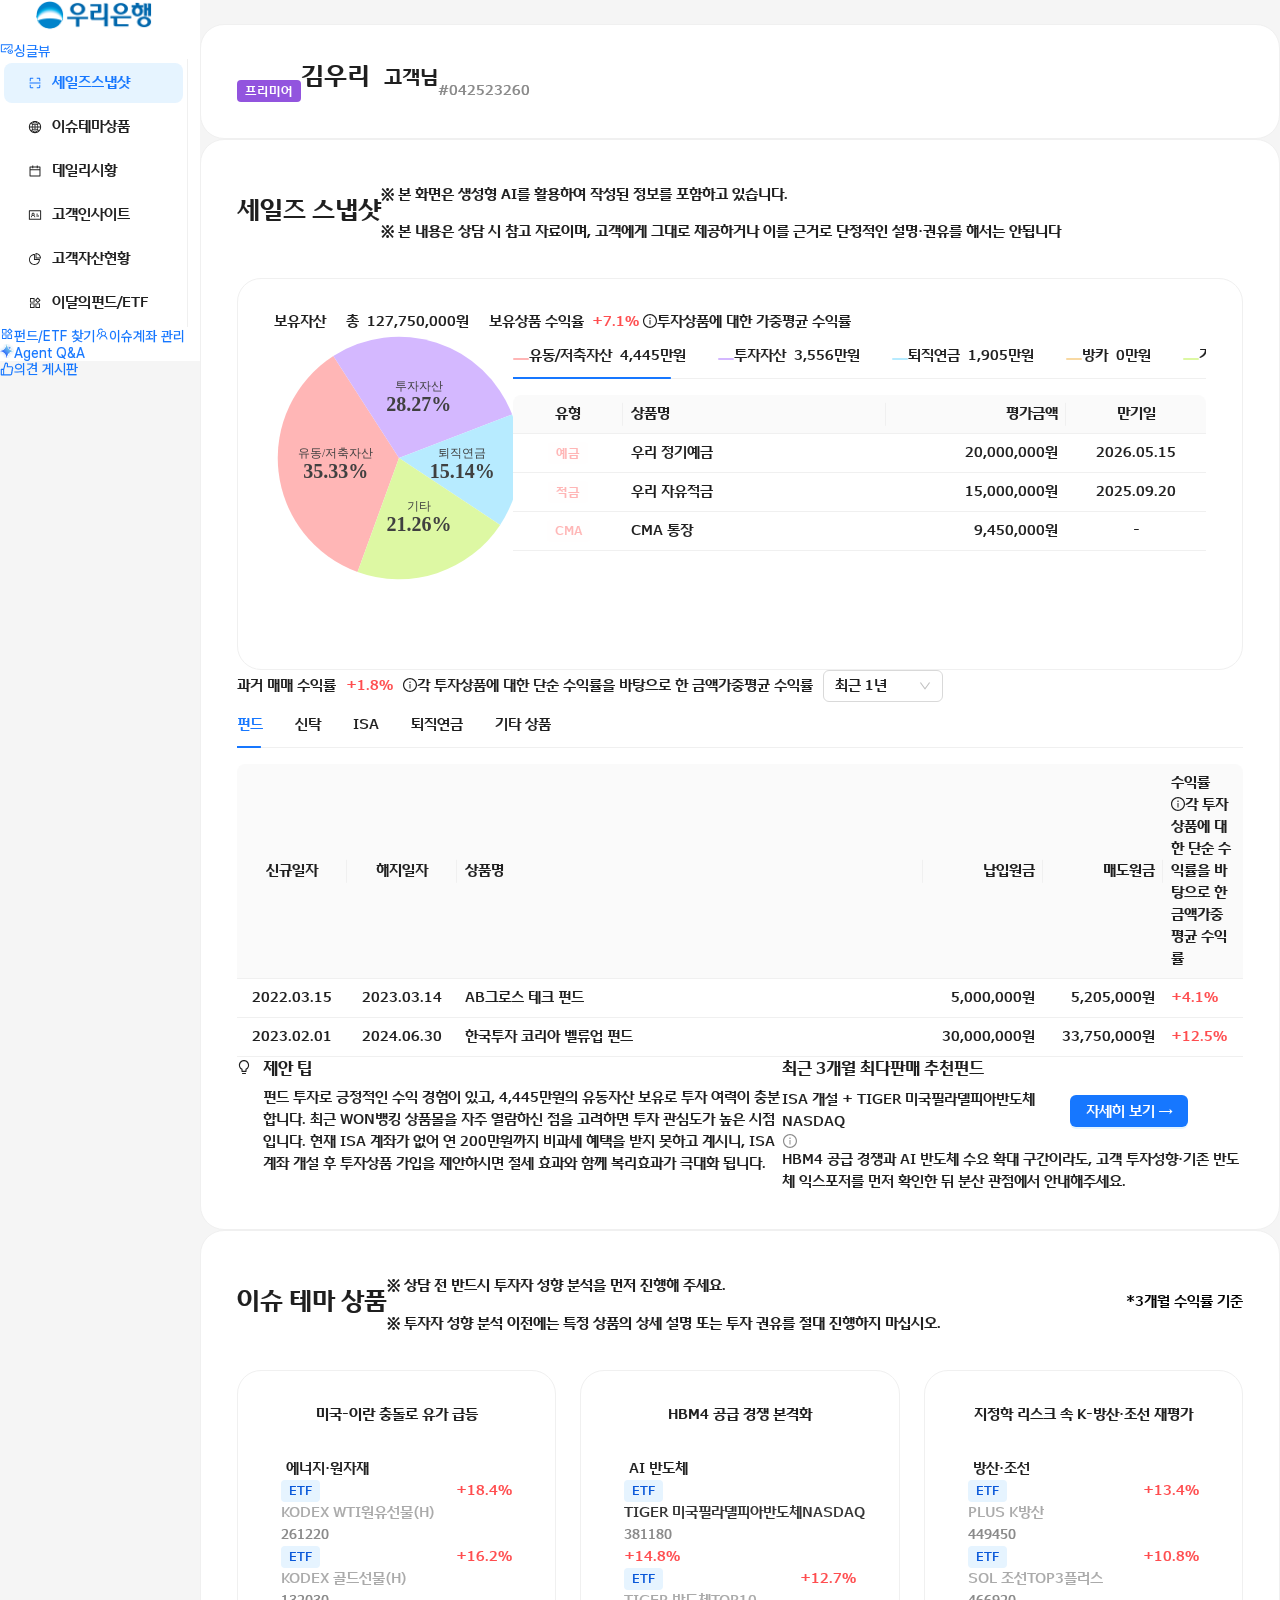
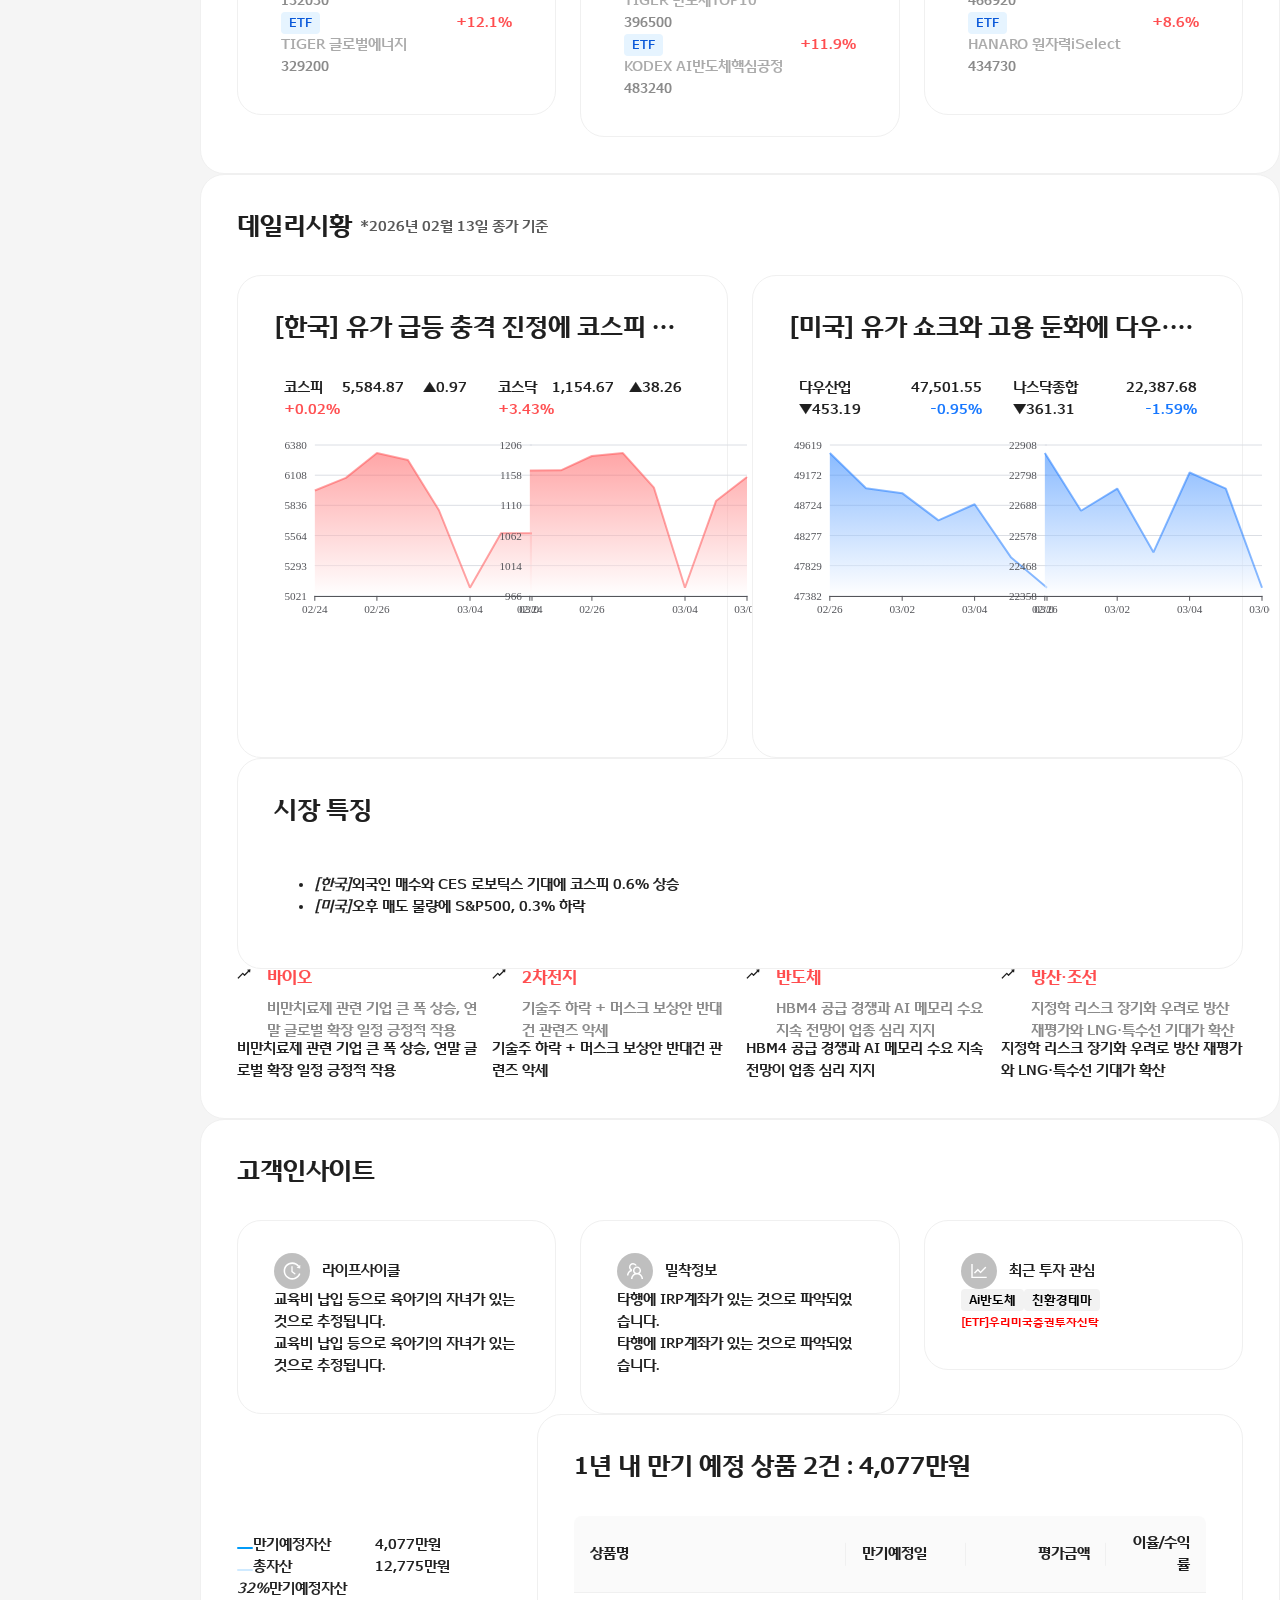
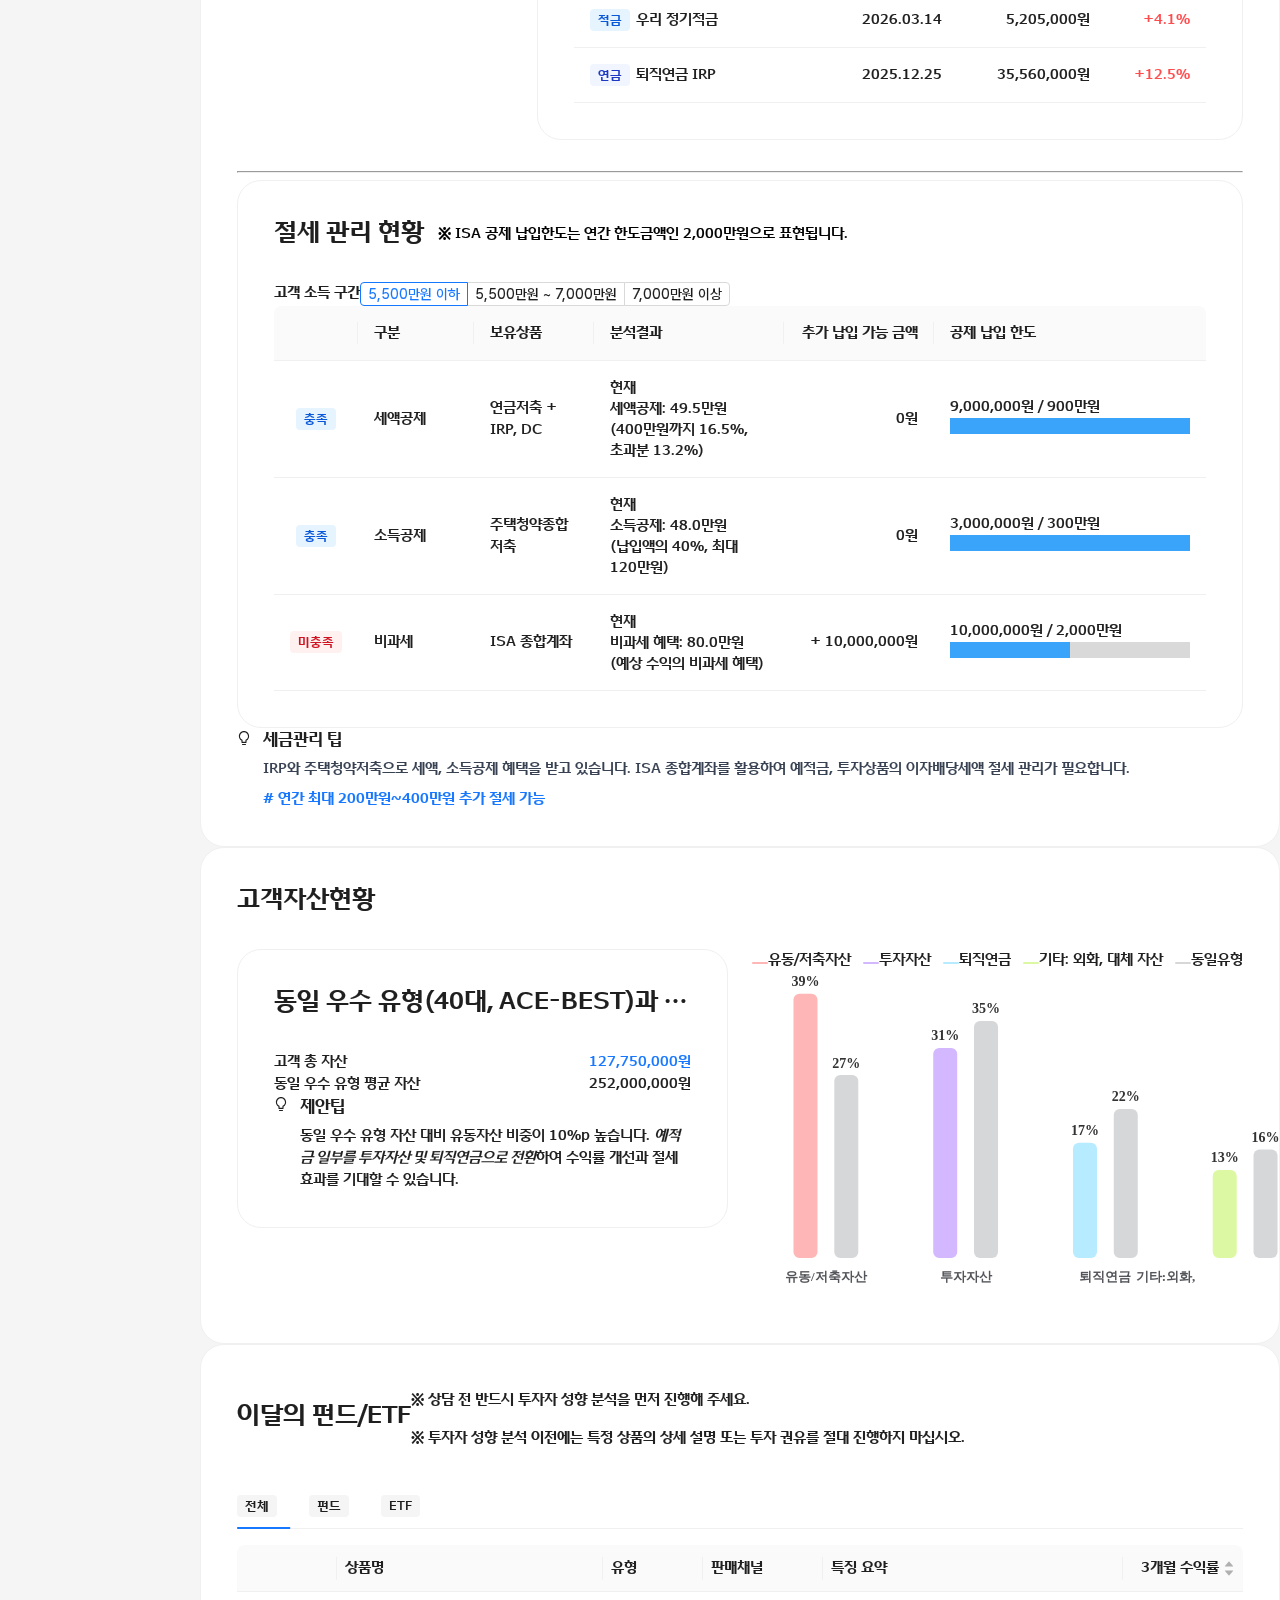
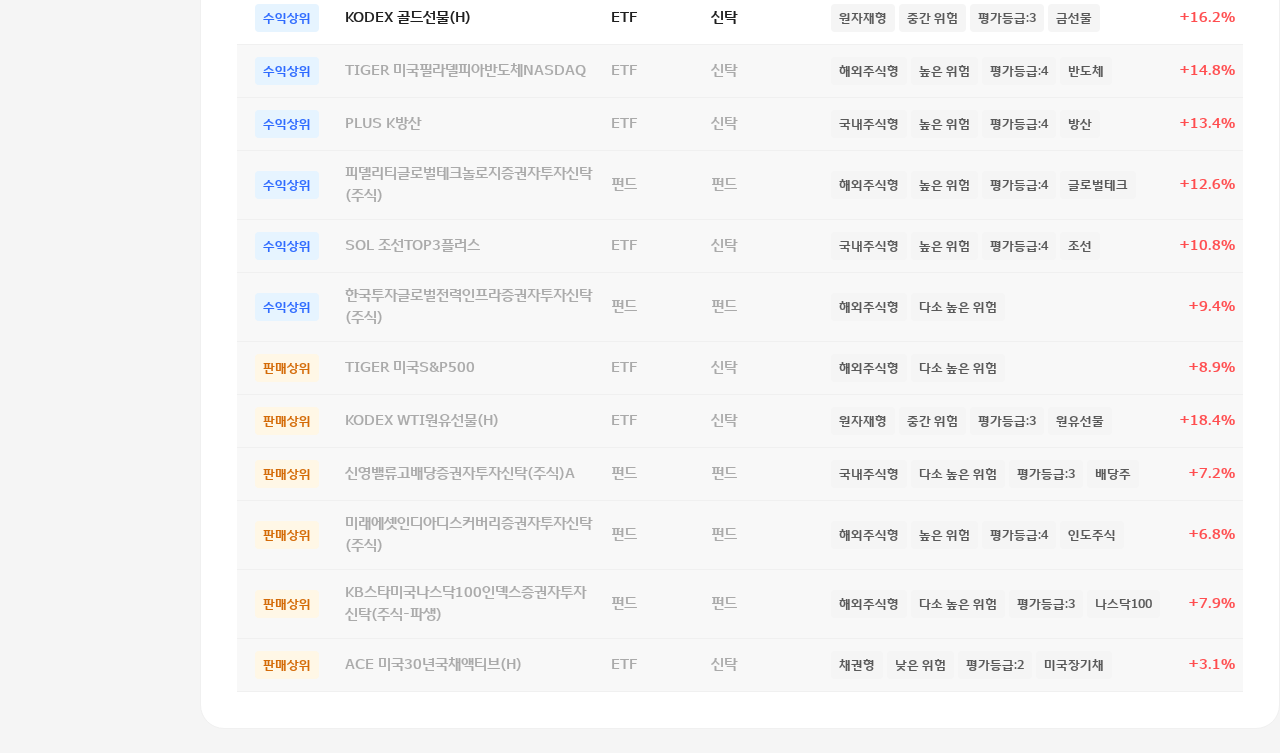
==== commit 67b6b18e: "revert: restore project to pre-agent baseline Restore wm_demo files to commit 0bb586b (initial snaps" ====
--- a/index.html
+++ b/index.html
@@ -1,6 +1,6 @@
-<!DOCTYPE html>
-
-<!-- saved from url=(0031) -->
+﻿<!DOCTYPE html>
+
+<!-- saved from url=(0031)http://shinhan-wma.kro.kr:8585/ -->
 <html lang="en">
 <head>
 <meta content="text/html; charset=utf-8" http-equiv="Content-Type"/>
@@ -14501,7 +14501,7 @@
     }
   </style>
 <meta content="width=device-width, initial-scale=1.0" name="viewport"/>
-<title>�ڻ����Agent</title>
+<title>자산관리Agent</title>
 <script crossorigin="" src="./assets/index.js" type="module"></script>
 <link crossorigin="" href="./assets/index.css" rel="stylesheet"/>
 <style>
@@ -14540,12 +14540,12 @@
 <div style="display: none;">
 <div class="css-xbngoj css-var-_r_0_ ant-anchor-css-var ant-anchor-wrapper" style="max-height: calc(-240px + 100vh);">
 <div class="ant-anchor ant-anchor-fixed"><span class="ant-anchor-ink"></span>
-<div class="ant-anchor-link"><a class="ant-anchor-link-title" href="#sales" title="sales">sales</a></div>
-<div class="ant-anchor-link"><a class="ant-anchor-link-title" href="#issues" title="issues">issues</a></div>
-<div class="ant-anchor-link"><a class="ant-anchor-link-title" href="#daily" title="daily">daily</a></div>
-<div class="ant-anchor-link"><a class="ant-anchor-link-title" href="#insights" title="insights">insights</a></div>
-<div class="ant-anchor-link"><a class="ant-anchor-link-title" href="#assets" title="assets">assets</a></div>
-<div class="ant-anchor-link"><a class="ant-anchor-link-title" href="#product" title="product">product</a></div>
+<div class="ant-anchor-link"><a class="ant-anchor-link-title" href="http://shinhan-wma.kro.kr:8585/#sales" title="sales">sales</a></div>
+<div class="ant-anchor-link"><a class="ant-anchor-link-title" href="http://shinhan-wma.kro.kr:8585/#issues" title="issues">issues</a></div>
+<div class="ant-anchor-link"><a class="ant-anchor-link-title" href="http://shinhan-wma.kro.kr:8585/#daily" title="daily">daily</a></div>
+<div class="ant-anchor-link"><a class="ant-anchor-link-title" href="http://shinhan-wma.kro.kr:8585/#insights" title="insights">insights</a></div>
+<div class="ant-anchor-link"><a class="ant-anchor-link-title" href="http://shinhan-wma.kro.kr:8585/#assets" title="assets">assets</a></div>
+<div class="ant-anchor-link"><a class="ant-anchor-link-title" href="http://shinhan-wma.kro.kr:8585/#product" title="product">product</a></div>
 </div>
 </div>
 </div>
@@ -14573,37 +14573,37 @@
 <rect fill="white" height="29.8682" width="114"></rect>
 </clippath>
 </defs>
-</svg></h2><a aria-current="page" class="sc-oQLfz kltWlJ active" data-status="active" href="#/"><svg fill="none" height="1em" style="color: currentcolor;" viewbox="0 0 14 14" width="1em" xmlns="http://www.w3.org/2000/svg">
+</svg></h2><a aria-current="page" class="sc-oQLfz kltWlJ active" data-status="active" href="http://shinhan-wma.kro.kr:8585/#/"><svg fill="none" height="1em" style="color: currentcolor;" viewbox="0 0 14 14" width="1em" xmlns="http://www.w3.org/2000/svg">
 <path d="M13.0703 9.38573L13.0676 9.383C12.4646 8.10741 11.5309 7.45116 10.2881 7.45116C9.04531 7.45116 8.11152 8.10878 7.50723 9.383V9.38437C7.4334 9.54159 7.4334 9.7248 7.50723 9.88202C8.11152 11.1562 9.04531 11.8125 10.2881 11.8125C11.5309 11.8125 12.4646 11.1549 13.0689 9.88066C13.1428 9.72343 13.1428 9.54159 13.0703 9.38573ZM10.2881 10.9375C9.43906 10.9375 8.81973 10.5273 8.35898 9.63183C8.81836 8.73632 9.43906 8.32616 10.2881 8.32616C11.1371 8.32616 11.7564 8.73632 12.2172 9.63183C11.7578 10.5273 11.1371 10.9375 10.2881 10.9375Z" fill="currentColor" stroke="none"></path>
 <path d="M9.5293 9.63866C9.5293 9.84172 9.60996 10.0365 9.75354 10.18C9.89713 10.3236 10.0919 10.4043 10.2949 10.4043C10.498 10.4043 10.6927 10.3236 10.8363 10.18C10.9799 10.0365 11.0605 9.84172 11.0605 9.63866C11.0605 9.43561 10.9799 9.24087 10.8363 9.09729C10.6927 8.9537 10.498 8.87304 10.2949 8.87304C10.0919 8.87304 9.89713 8.9537 9.75354 9.09729C9.60996 9.24087 9.5293 9.43561 9.5293 9.63866Z" fill="currentColor" stroke="none"></path>
 <path d="M1.85937 3.17187H11.4844V6.63085H12.4688V2.62499C12.4688 2.383 12.2732 2.18749 12.0312 2.18749H1.3125C1.07051 2.18749 0.875 2.383 0.875 2.62499V9.73437C0.875 9.97636 1.07051 10.1719 1.3125 10.1719H6.125V9.18749H1.85937V3.17187Z" fill="currentColor" stroke="none"></path>
 <path d="M9.91024 4.62195L9.40711 4.11882C9.36473 4.07644 9.29501 4.07644 9.25262 4.11882L6.73973 6.63445L5.56258 5.45593C5.5202 5.41355 5.45048 5.41355 5.40809 5.45593L3.43524 7.42879C3.39286 7.47117 3.39286 7.54089 3.43524 7.58328L3.93837 8.0864C3.98075 8.12879 4.05047 8.12879 4.09286 8.0864L5.48465 6.69461L6.6618 7.87312C6.70419 7.9155 6.77391 7.9155 6.8163 7.87312L9.91024 4.77644C9.95399 4.73406 9.95399 4.66433 9.91024 4.62195Z" fill="currentColor" stroke="none"></path>
-</svg><span>�̱ۺ�</span></a>
+</svg><span>싱글뷰</span></a>
 <ul class="ant-menu ant-menu-root ant-menu-inline ant-menu-light css-xbngoj css-var-_r_0_ ant-menu-css-var" data-menu-list="true" role="menu" tabindex="0">
 <li class="ant-menu-item ant-menu-item-selected" data-menu-id="rc-menu-uuid-sales" role="menuitem" style="padding-left: 24px;" tabindex="-1"><svg class="ant-menu-item-icon" fill="none" height="1em" style="color: currentcolor;" viewbox="0 0 14 14" width="1em" xmlns="http://www.w3.org/2000/svg">
 <path d="M1.85938 5.25H2.625C2.68516 5.25 2.73438 5.20078 2.73438 5.14062V2.73438H5.14062C5.20078 2.73438 5.25 2.68516 5.25 2.625V1.85938C5.25 1.79922 5.20078 1.75 5.14062 1.75H2.67969C2.16563 1.75 1.75 2.16563 1.75 2.67969V5.14062C1.75 5.20078 1.79922 5.25 1.85938 5.25ZM8.85938 2.73438H11.2656V5.14062C11.2656 5.20078 11.3148 5.25 11.375 5.25H12.1406C12.2008 5.25 12.25 5.20078 12.25 5.14062V2.67969C12.25 2.16563 11.8344 1.75 11.3203 1.75H8.85938C8.79922 1.75 8.75 1.79922 8.75 1.85938V2.625C8.75 2.68516 8.79922 2.73438 8.85938 2.73438ZM5.14062 11.2656H2.73438V8.85938C2.73438 8.79922 2.68516 8.75 2.625 8.75H1.85938C1.79922 8.75 1.75 8.79922 1.75 8.85938V11.3203C1.75 11.8344 2.16563 12.25 2.67969 12.25H5.14062C5.20078 12.25 5.25 12.2008 5.25 12.1406V11.375C5.25 11.3148 5.20078 11.2656 5.14062 11.2656ZM12.1406 8.75H11.375C11.3148 8.75 11.2656 8.79922 11.2656 8.85938V11.2656H8.85938C8.79922 11.2656 8.75 11.3148 8.75 11.375V12.1406C8.75 12.2008 8.79922 12.25 8.85938 12.25H11.3203C11.8344 12.25 12.25 11.8344 12.25 11.3203V8.85938C12.25 8.79922 12.2008 8.75 12.1406 8.75ZM12.3594 6.50781H1.64062C1.58047 6.50781 1.53125 6.55703 1.53125 6.61719V7.38281C1.53125 7.44297 1.58047 7.49219 1.64062 7.49219H12.3594C12.4195 7.49219 12.4688 7.44297 12.4688 7.38281V6.61719C12.4688 6.55703 12.4195 6.50781 12.3594 6.50781Z" fill="currentColor" stroke="none"></path>
-</svg><span class="ant-menu-title-content">���������</span></li>
+</svg><span class="ant-menu-title-content">세일즈스냅샷</span></li>
 <li class="ant-menu-item" data-menu-id="rc-menu-uuid-issues" role="menuitem" style="padding-left: 24px;" tabindex="-1"><svg class="ant-menu-item-icon" fill="none" height="1em" style="color: currentcolor;" viewbox="0 0 14 14" width="1em" xmlns="http://www.w3.org/2000/svg">
 <path d="M11.6813 10.9498C11.684 10.9457 11.6881 10.9416 11.6908 10.9375C12.5863 9.87246 13.125 8.4998 13.125 7C13.125 5.5002 12.5863 4.12754 11.6922 3.0625C11.6895 3.0584 11.6854 3.05566 11.6826 3.05156C11.6676 3.03379 11.6539 3.01738 11.6389 3.00098C11.6334 2.99414 11.6279 2.98867 11.6225 2.98184L11.5664 2.91758L11.565 2.91621C11.5445 2.89297 11.5227 2.86973 11.5021 2.84648L11.5008 2.84512C11.457 2.79863 11.4133 2.75215 11.3682 2.70703L11.3668 2.70566L11.3012 2.64004L11.2971 2.63594C11.2766 2.61543 11.2561 2.59629 11.2355 2.57715C11.2287 2.57031 11.2219 2.56348 11.2137 2.55664C11.2 2.54297 11.1863 2.53066 11.1727 2.51836C11.1686 2.51426 11.1631 2.51016 11.159 2.50469C10.068 1.49297 8.60645 0.875 7 0.875C5.39355 0.875 3.93203 1.49297 2.83965 2.50469C2.83555 2.50879 2.83008 2.51289 2.82598 2.51836C2.8123 2.53066 2.79863 2.54434 2.78496 2.55801C2.77812 2.56484 2.77129 2.57168 2.76309 2.57852C2.74258 2.59766 2.72207 2.61816 2.70156 2.6373L2.69746 2.64141L2.63184 2.70703L2.63047 2.7084C2.58535 2.75352 2.5416 2.8 2.49785 2.84648L2.49648 2.84785C2.47461 2.87109 2.4541 2.89434 2.43359 2.91758L2.43223 2.91895C2.41309 2.93945 2.39395 2.96133 2.37617 2.9832C2.3707 2.99004 2.36523 2.99551 2.35977 3.00234C2.34473 3.01875 2.33105 3.03652 2.31602 3.05293C2.31328 3.05703 2.30918 3.05977 2.30645 3.06387C1.41367 4.12754 0.875 5.5002 0.875 7C0.875 8.4998 1.41367 9.87246 2.30781 10.9375C2.31055 10.9416 2.31465 10.9457 2.31738 10.9498L2.35977 11.0004C2.36523 11.0072 2.3707 11.0127 2.37617 11.0195L2.43223 11.0838C2.43223 11.0852 2.43359 11.0852 2.43359 11.0865C2.4541 11.1098 2.47461 11.133 2.49648 11.1549L2.49785 11.1562C2.5416 11.2027 2.58535 11.2492 2.6291 11.2943L2.63047 11.2957C2.65234 11.3176 2.67285 11.3395 2.69473 11.36L2.69883 11.3641C2.74395 11.4092 2.79043 11.4529 2.83691 11.4953C3.93203 12.507 5.39355 13.125 7 13.125C8.60645 13.125 10.068 12.507 11.1604 11.4953C11.2069 11.4526 11.2525 11.4089 11.2971 11.3641L11.3012 11.36C11.323 11.3381 11.3449 11.3176 11.3654 11.2957L11.3668 11.2943C11.4119 11.2492 11.4557 11.2027 11.498 11.1562L11.4994 11.1549C11.5199 11.1316 11.5418 11.1098 11.5623 11.0865C11.5623 11.0852 11.5637 11.0852 11.5637 11.0838C11.5828 11.0633 11.602 11.0414 11.6197 11.0195C11.6252 11.0127 11.6307 11.0072 11.6361 11.0004C11.6516 10.9839 11.6666 10.967 11.6813 10.9498ZM11.7373 9.0002C11.5486 9.4459 11.2998 9.85879 10.9963 10.2334C10.6545 9.93798 10.2807 9.68164 9.88203 9.46914C10.0406 8.82793 10.1391 8.12383 10.165 7.38281H12.127C12.0859 7.94199 11.9547 8.48477 11.7373 9.0002ZM12.127 6.61719H10.165C10.1391 5.87617 10.0406 5.17207 9.88203 4.53086C10.2826 4.31758 10.6559 4.06055 10.9963 3.7666C11.6561 4.57868 12.0507 5.57366 12.127 6.61719ZM9.0002 2.2627C9.54297 2.49238 10.0365 2.80957 10.4713 3.20879C10.2187 3.42384 9.94687 3.61514 9.65918 3.78027C9.44453 3.16504 9.16973 2.63047 8.8498 2.20254C8.90039 2.22168 8.95098 2.24219 9.0002 2.2627ZM7.76152 11.8412C7.63574 11.9396 7.50996 12.0148 7.38281 12.0654V9.5293C7.9253 9.56714 8.45878 9.68795 8.96465 9.8875C8.85117 10.2238 8.71992 10.5342 8.56816 10.8145C8.33027 11.2574 8.05137 11.6115 7.76152 11.8412ZM8.56816 3.18555C8.71855 3.46719 8.85117 3.77754 8.96465 4.1125C8.45878 4.31205 7.9253 4.43286 7.38281 4.4707V1.93594C7.50859 1.98652 7.63574 2.06035 7.76152 2.16016C8.05137 2.38848 8.33027 2.74258 8.56816 3.18555ZM7.38281 8.76231V7.38281H9.39941C9.37754 7.98711 9.30234 8.57363 9.17656 9.13008L9.17246 9.14648C8.5987 8.92891 7.99532 8.79938 7.38281 8.76231ZM7.38281 6.61719V5.2377C8.00898 5.19941 8.61055 5.0668 9.17246 4.85352L9.17656 4.86992C9.30234 5.42637 9.37754 6.01152 9.39941 6.61719H7.38281ZM6.61719 7.38281V8.76231C5.99102 8.80059 5.38945 8.9332 4.82754 9.14648L4.82344 9.13008C4.69766 8.57363 4.62246 7.98848 4.60059 7.38281H6.61719ZM4.60059 6.61719C4.62246 6.01289 4.69766 5.42637 4.82344 4.86992L4.82754 4.85352C5.38945 5.0668 5.98965 5.19941 6.61719 5.2377V6.61719H4.60059ZM6.61719 9.5293V12.0641C6.49141 12.0135 6.36426 11.9396 6.23848 11.8398C5.94863 11.6115 5.66836 11.2561 5.43047 10.8131C5.28008 10.5314 5.14746 10.2211 5.03398 9.88613C5.54258 9.68652 6.07168 9.56758 6.61719 9.5293ZM6.61719 4.4707C6.0747 4.43286 5.54122 4.31205 5.03535 4.1125C5.14883 3.77617 5.28008 3.46582 5.43184 3.18555C5.66973 2.74258 5.94863 2.38711 6.23984 2.15879C6.36562 2.06035 6.49141 1.98516 6.61855 1.93457V4.4707H6.61719ZM4.9998 2.2627C5.05039 2.24219 5.09961 2.22168 5.1502 2.20254C4.83027 2.63047 4.55547 3.16504 4.34082 3.78027C4.05371 3.61621 3.78164 3.4248 3.52871 3.20879C3.96348 2.80957 4.45703 2.49238 4.9998 2.2627ZM2.2627 4.9998C2.45137 4.5541 2.7002 4.14121 3.00371 3.7666C3.34414 4.06055 3.71738 4.31758 4.11797 4.53086C3.95938 5.17207 3.86094 5.87617 3.83496 6.61719H1.87305C1.91406 6.05801 2.04531 5.51523 2.2627 4.9998ZM1.87305 7.38281H3.83496C3.86094 8.12383 3.95938 8.82793 4.11797 9.46914C3.71927 9.68164 3.34554 9.93798 3.00371 10.2334C2.34395 9.42132 1.94929 8.42634 1.87305 7.38281ZM4.9998 11.7373C4.45703 11.5076 3.96348 11.1904 3.52871 10.7912C3.78164 10.5752 4.05371 10.3852 4.34082 10.2197C4.55547 10.835 4.83027 11.3695 5.1502 11.7975C5.09961 11.7783 5.04902 11.7578 4.9998 11.7373ZM9.0002 11.7373C8.94961 11.7578 8.90039 11.7783 8.8498 11.7975C9.16973 11.3695 9.44453 10.835 9.65918 10.2197C9.94629 10.3838 10.2184 10.5752 10.4713 10.7912C10.0389 11.1888 9.54128 11.5088 9.0002 11.7373Z" fill="currentColor" stroke="none"></path>
-</svg><span class="ant-menu-title-content">�̽��׸���ǰ</span></li>
+</svg><span class="ant-menu-title-content">이슈테마상품</span></li>
 <li class="ant-menu-item" data-menu-id="rc-menu-uuid-daily" role="menuitem" style="padding-left: 24px;" tabindex="-1"><svg class="ant-menu-item-icon" fill="none" height="1em" style="color: currentcolor;" viewbox="0 0 14 14" width="1em" xmlns="http://www.w3.org/2000/svg">
 <path d="M12.0312 2.51562H9.73438V1.64062C9.73438 1.58047 9.68516 1.53125 9.625 1.53125H8.85938C8.79922 1.53125 8.75 1.58047 8.75 1.64062V2.51562H5.25V1.64062C5.25 1.58047 5.20078 1.53125 5.14062 1.53125H4.375C4.31484 1.53125 4.26562 1.58047 4.26562 1.64062V2.51562H1.96875C1.72676 2.51562 1.53125 2.71113 1.53125 2.95312V12.0312C1.53125 12.2732 1.72676 12.4688 1.96875 12.4688H12.0312C12.2732 12.4688 12.4688 12.2732 12.4688 12.0312V2.95312C12.4688 2.71113 12.2732 2.51562 12.0312 2.51562ZM11.4844 11.4844H2.51562V6.28906H11.4844V11.4844ZM2.51562 5.35938V3.5H4.26562V4.15625C4.26562 4.21641 4.31484 4.26562 4.375 4.26562H5.14062C5.20078 4.26562 5.25 4.21641 5.25 4.15625V3.5H8.75V4.15625C8.75 4.21641 8.79922 4.26562 8.85938 4.26562H9.625C9.68516 4.26562 9.73438 4.21641 9.73438 4.15625V3.5H11.4844V5.35938H2.51562Z" fill="currentColor"></path>
-</svg><span class="ant-menu-title-content">���ϸ���Ȳ</span></li>
+</svg><span class="ant-menu-title-content">데일리시황</span></li>
 <li class="ant-menu-item" data-menu-id="rc-menu-uuid-insights" role="menuitem" style="padding-left: 24px;" tabindex="-1"><svg class="ant-menu-item-icon" fill="none" height="1em" style="color: currentcolor;" viewbox="0 0 14 14" width="1em" xmlns="http://www.w3.org/2000/svg">
 <path d="M12.6875 2.1875H1.3125C1.07051 2.1875 0.875 2.38301 0.875 2.625V11.375C0.875 11.617 1.07051 11.8125 1.3125 11.8125H12.6875C12.9295 11.8125 13.125 11.617 13.125 11.375V2.625C13.125 2.38301 12.9295 2.1875 12.6875 2.1875ZM12.1406 10.8281H1.85938V3.17188H12.1406V10.8281ZM8.34395 6.50781H10.0311C10.0488 6.50781 10.0625 6.45859 10.0625 6.39844V5.74219C10.0625 5.68203 10.0488 5.63281 10.0311 5.63281H8.34395C8.32617 5.63281 8.3125 5.68203 8.3125 5.74219V6.39844C8.3125 6.45859 8.32617 6.50781 8.34395 6.50781ZM8.40957 8.47656H10.9484C11.0018 8.47656 11.0455 8.42734 11.0455 8.36719V7.71094C11.0455 7.65078 11.0018 7.60156 10.9484 7.60156H8.40957C8.35625 7.60156 8.3125 7.65078 8.3125 7.71094V8.36719C8.3125 8.42734 8.35625 8.47656 8.40957 8.47656V8.47656ZM3.0625 9.20117H3.6627C3.72012 9.20117 3.7666 9.15605 3.7707 9.09863C3.82266 8.4082 4.39961 7.86133 5.09961 7.86133C5.79961 7.86133 6.37656 8.4082 6.42852 9.09863C6.43262 9.15605 6.4791 9.20117 6.53652 9.20117H7.13672C7.15155 9.20119 7.16624 9.19819 7.17988 9.19236C7.19352 9.18652 7.20583 9.17797 7.21606 9.16723C7.22629 9.15649 7.23423 9.14377 7.23939 9.12987C7.24456 9.11596 7.24684 9.10114 7.24609 9.08633C7.20781 8.35762 6.80859 7.72324 6.22617 7.3623C6.48301 7.07997 6.62494 6.71176 6.62402 6.33008C6.62402 5.48379 5.9418 4.79883 5.10098 4.79883C4.26016 4.79883 3.57793 5.48379 3.57793 6.33008C3.57793 6.72793 3.72832 7.08887 3.97578 7.3623C3.67928 7.54604 3.43165 7.79881 3.25404 8.09903C3.07644 8.39925 2.97413 8.73799 2.95586 9.08633C2.95039 9.14922 2.99961 9.20117 3.0625 9.20117V9.20117ZM5.09961 5.61914C5.48926 5.61914 5.80645 5.9377 5.80645 6.33008C5.80645 6.72246 5.48926 7.04102 5.09961 7.04102C4.70996 7.04102 4.39277 6.72246 4.39277 6.33008C4.39277 5.9377 4.70996 5.61914 5.09961 5.61914Z" fill="currentColor"></path>
-</svg><span class="ant-menu-title-content">�����λ���Ʈ</span></li>
+</svg><span class="ant-menu-title-content">고객인사이트</span></li>
 <li class="ant-menu-item" data-menu-id="rc-menu-uuid-assets" role="menuitem" style="padding-left: 24px;" tabindex="-1"><svg class="ant-menu-item-icon" fill="none" height="1em" style="color: currentcolor;" viewbox="0 0 14 14" width="1em" xmlns="http://www.w3.org/2000/svg">
 <path d="M11.8123 7.08251H6.91773V2.18798C6.91773 2.12782 6.86851 2.0786 6.80836 2.0786H6.45289C5.73471 2.07743 5.02338 2.21827 4.35983 2.49303C3.69628 2.76778 3.09361 3.17103 2.58648 3.67958C2.08706 4.17745 1.68913 4.76762 1.4148 5.41727C1.12934 6.09107 0.98286 6.81558 0.984139 7.54735C0.982963 8.26553 1.12381 8.97686 1.39856 9.64041C1.67332 10.304 2.07657 10.9066 2.58512 11.4138C3.08687 11.9155 3.67203 12.3106 4.32281 12.5854C4.99661 12.8709 5.72111 13.0174 6.45289 13.0161C7.17107 13.0173 7.8824 12.8764 8.54595 12.6017C9.2095 12.3269 9.81217 11.9237 10.3193 11.4151C10.8211 10.9134 11.2162 10.3282 11.491 9.67743C11.7764 9.00363 11.9229 8.27913 11.9216 7.54735V7.19188C11.9216 7.13173 11.8724 7.08251 11.8123 7.08251ZM9.64801 10.7712C9.22465 11.1912 8.72258 11.5236 8.17055 11.7493C7.61852 11.975 7.02739 12.0896 6.43101 12.0864C5.22652 12.0809 4.09449 11.6093 3.24273 10.7575C2.38551 9.90028 1.91383 8.76005 1.91383 7.54735C1.91383 6.33466 2.38551 5.19442 3.24273 4.3372C3.98922 3.59071 4.95035 3.13544 5.98805 3.03153V8.01219H10.9687C10.8634 9.05536 10.4041 10.022 9.64801 10.7712V10.7712ZM13.0154 6.32235L12.9798 5.9368C12.8636 4.67762 12.3045 3.48954 11.4048 2.59266C10.5046 1.69414 9.31896 1.13807 8.0525 1.0204L7.66558 0.984851C7.60133 0.979383 7.54664 1.0286 7.54664 1.09286V6.34423C7.54664 6.40438 7.59586 6.4536 7.65601 6.4536L12.906 6.43993C12.9703 6.43993 13.0209 6.38524 13.0154 6.32235ZM8.47359 5.52665V2.01845C9.33483 2.19871 10.1252 2.62523 10.7486 3.24618C11.3734 3.86962 11.8013 4.66259 11.9791 5.51708L8.47359 5.52665Z" fill="currentColor"></path>
-</svg><span class="ant-menu-title-content">�����ڻ���Ȳ</span></li>
+</svg><span class="ant-menu-title-content">고객자산현황</span></li>
 <li class="ant-menu-item" data-menu-id="rc-menu-uuid-product" role="menuitem" style="padding-left: 24px;" tabindex="-1"><svg class="ant-menu-item-icon" fill="none" height="1em" style="color: currentcolor;" viewbox="0 0 14 14" width="1em" xmlns="http://www.w3.org/2000/svg">
 <path clip-rule="evenodd" d="M6.34375 1.96878C6.46457 1.96878 6.5625 2.06671 6.5625 2.18753V6.34378C6.5625 6.46458 6.46457 6.56253 6.34375 6.56253H2.1875C2.06668 6.56253 1.96875 6.46458 1.96875 6.34378V2.18753C1.96875 2.06671 2.06668 1.96878 2.1875 1.96878H6.34375ZM5.63281 2.89847H2.89844V5.63284H5.63281V2.89847ZM12.3776 4.0973C12.463 4.18272 12.463 4.32123 12.3776 4.40665L9.90272 6.88154C9.81729 6.96696 9.6788 6.96696 9.59336 6.88154L7.11849 4.40665C7.03307 4.32123 7.03307 4.18272 7.11849 4.0973L9.59338 1.62242C9.6788 1.53699 9.8173 1.53699 9.90273 1.62242L12.3776 4.0973ZM11.2175 4.25197L9.74805 2.78253L8.27859 4.25198L9.74805 5.72144L11.2175 4.25197ZM6.34375 7.43753C6.46457 7.43753 6.5625 7.53547 6.5625 7.65628V11.8125C6.5625 11.9333 6.46457 12.0313 6.34375 12.0313H2.1875C2.06668 12.0313 1.96875 11.9333 1.96875 11.8125V7.65628C1.96875 7.53547 2.06668 7.43753 2.1875 7.43753H6.34375ZM5.63281 8.36722H2.89844V11.1016H5.63281V8.36722ZM11.8125 7.43753C11.9333 7.43753 12.0312 7.53547 12.0312 7.65628V11.8125C12.0312 11.9333 11.9333 12.0313 11.8125 12.0313H7.65625C7.53543 12.0313 7.4375 11.9333 7.4375 11.8125V7.65628C7.4375 7.53547 7.53543 7.43753 7.65625 7.43753H11.8125ZM11.1016 8.36722H8.36719V11.1016H11.1016V8.36722Z" fill="currentColor" fill-rule="evenodd"></path>
-</svg><span class="ant-menu-title-content">�̴����ݵ�/ETF</span></li>
+</svg><span class="ant-menu-title-content">이달의펀드/ETF</span></li>
 </ul>
-<div aria-hidden="true" style="display: none;"></div><a class="sc-oQLfz fGZCfh" href="#/fund-product"><svg fill="none" height="1em" style="color: currentcolor;" viewbox="0 0 14 14" width="1em" xmlns="http://www.w3.org/2000/svg">
+<div aria-hidden="true" style="display: none;"></div><a class="sc-oQLfz fGZCfh" href="http://shinhan-wma.kro.kr:8585/#/fund-product"><svg fill="none" height="1em" style="color: currentcolor;" viewbox="0 0 14 14" width="1em" xmlns="http://www.w3.org/2000/svg">
 <path clip-rule="evenodd" d="M6.34375 1.96878C6.46457 1.96878 6.5625 2.06671 6.5625 2.18753V6.34378C6.5625 6.46458 6.46457 6.56253 6.34375 6.56253H2.1875C2.06668 6.56253 1.96875 6.46458 1.96875 6.34378V2.18753C1.96875 2.06671 2.06668 1.96878 2.1875 1.96878H6.34375ZM5.63281 2.89847H2.89844V5.63284H5.63281V2.89847ZM12.3776 4.0973C12.463 4.18272 12.463 4.32123 12.3776 4.40665L9.90272 6.88154C9.81729 6.96696 9.6788 6.96696 9.59336 6.88154L7.11849 4.40665C7.03307 4.32123 7.03307 4.18272 7.11849 4.0973L9.59338 1.62242C9.6788 1.53699 9.8173 1.53699 9.90273 1.62242L12.3776 4.0973ZM11.2175 4.25197L9.74805 2.78253L8.27859 4.25198L9.74805 5.72144L11.2175 4.25197ZM6.34375 7.43753C6.46457 7.43753 6.5625 7.53547 6.5625 7.65628V11.8125C6.5625 11.9333 6.46457 12.0313 6.34375 12.0313H2.1875C2.06668 12.0313 1.96875 11.9333 1.96875 11.8125V7.65628C1.96875 7.53547 2.06668 7.43753 2.1875 7.43753H6.34375ZM5.63281 8.36722H2.89844V11.1016H5.63281V8.36722ZM11.8125 7.43753C11.9333 7.43753 12.0312 7.53547 12.0312 7.65628V11.8125C12.0312 11.9333 11.9333 12.0313 11.8125 12.0313H7.65625C7.53543 12.0313 7.4375 11.9333 7.4375 11.8125V7.65628C7.4375 7.53547 7.53543 7.43753 7.65625 7.43753H11.8125ZM11.1016 8.36722H8.36719V11.1016H11.1016V8.36722Z" fill="currentColor" fill-rule="evenodd"></path>
-</svg><span>�ݵ�/ETF ã��</span></a><a class="sc-oQLfz fGZCfh" href="#/issue-account"><svg fill="none" height="1em" style="color: currentcolor;" viewbox="0 0 14 14" width="1em" xmlns="http://www.w3.org/2000/svg">
+</svg><span>펀드/ETF 찾기</span></a><a class="sc-oQLfz fGZCfh" href="http://shinhan-wma.kro.kr:8585/#/issue-account"><svg fill="none" height="1em" style="color: currentcolor;" viewbox="0 0 14 14" width="1em" xmlns="http://www.w3.org/2000/svg">
 <path d="M11.2681 9.56896C10.9259 9.22648 10.5261 8.94695 10.0869 8.74318C10.7062 8.24142 11.1014 7.4758 11.1014 6.6172C11.1014 5.10236 9.83807 3.85959 8.32323 3.88283C6.83163 3.90607 5.62987 5.1215 5.62987 6.6172C5.62987 7.4758 6.02635 8.24142 6.64432 8.74318C6.20505 8.9468 5.80517 9.22634 5.46307 9.56896C4.71659 10.3168 4.29276 11.3039 4.26542 12.3567C4.26505 12.3712 4.26761 12.3858 4.27294 12.3994C4.27828 12.4129 4.28627 12.4253 4.29647 12.4358C4.30666 12.4462 4.31884 12.4545 4.33229 12.4602C4.34574 12.4659 4.36019 12.4688 4.37479 12.4688H5.14042C5.1992 12.4688 5.24842 12.4223 5.24979 12.3635C5.27577 11.5705 5.59706 10.8281 6.1617 10.2649C6.45065 9.97438 6.79433 9.7441 7.17286 9.58733C7.5514 9.43057 7.95727 9.35044 8.36698 9.35158C9.19959 9.35158 9.98299 9.6756 10.5723 10.2649C11.1355 10.8281 11.4568 11.5705 11.4842 12.3635C11.4855 12.4223 11.5348 12.4688 11.5935 12.4688H12.3592C12.3738 12.4688 12.3882 12.4659 12.4017 12.4602C12.4151 12.4545 12.4273 12.4462 12.4375 12.4358C12.4477 12.4253 12.4557 12.4129 12.461 12.3994C12.4663 12.3858 12.4689 12.3712 12.4685 12.3567C12.4412 11.3039 12.0174 10.3168 11.2681 9.56896ZM8.36698 8.3672C7.8994 8.3672 7.45917 8.18537 7.12967 7.85451C6.96432 7.69045 6.8337 7.49477 6.74561 7.27914C6.65753 7.06351 6.61378 6.83234 6.61698 6.59943C6.62108 6.15099 6.80018 5.71759 7.11327 5.3963C7.44139 5.05998 7.88026 4.87267 8.3492 4.8672C8.81268 4.8631 9.26249 5.04357 9.59334 5.36759C9.93241 5.69982 10.1183 6.14416 10.1183 6.6172C10.1183 7.08478 9.93651 7.52365 9.60565 7.85451C9.44333 8.01761 9.25027 8.1469 9.03766 8.2349C8.82504 8.32291 8.59709 8.36787 8.36698 8.3672ZM4.94217 6.97814C4.92987 6.8592 4.92303 6.73888 4.92303 6.6172C4.92303 6.39982 4.94354 6.18791 4.98182 5.98146C4.99139 5.93224 4.96541 5.88166 4.9203 5.86115C4.73436 5.77775 4.56346 5.66291 4.41581 5.51798C4.24182 5.34928 4.1049 5.14617 4.0138 4.92159C3.9227 4.69702 3.87942 4.45593 3.8867 4.21369C3.89901 3.77482 4.07538 3.35783 4.38299 3.04338C4.72069 2.69748 5.17459 2.5088 5.65721 2.51427C6.09334 2.51837 6.51444 2.68654 6.83299 2.98459C6.941 3.08576 7.03397 3.19787 7.1119 3.31818C7.13924 3.36056 7.19256 3.37834 7.23905 3.36193C7.47967 3.27853 7.73397 3.21974 7.9951 3.1924C8.07166 3.1842 8.11541 3.10216 8.08124 3.0338C7.6369 2.1547 6.72909 1.54767 5.67909 1.53127C4.16288 1.50802 2.89959 2.7508 2.89959 4.26427C2.89959 5.12287 3.29471 5.88849 3.91405 6.39025C3.47928 6.59123 3.0787 6.86877 2.73143 7.21603C1.98221 7.96388 1.55838 8.95099 1.53104 10.0051C1.53068 10.0197 1.53323 10.0342 1.53857 10.0478C1.5439 10.0614 1.5519 10.0738 1.56209 10.0842C1.57229 10.0947 1.58447 10.103 1.59792 10.1086C1.61137 10.1143 1.62582 10.1172 1.64042 10.1172H2.40741C2.4662 10.1172 2.51542 10.0707 2.51678 10.0119C2.54276 9.21896 2.86405 8.47658 3.4287 7.9133C3.83065 7.51134 4.32284 7.23244 4.86014 7.09709C4.91346 7.08341 4.94901 7.03283 4.94217 6.97814V6.97814Z" fill="currentColor"></path>
-</svg><span>�̽����� ����</span></a><a class="sc-oQLfz envuUY" href="#/agent-qna"><svg fill="none" height="1em" style="color: currentcolor;" viewbox="0 0 14 14" width="1em" xmlns="http://www.w3.org/2000/svg">
+</svg><span>이슈계좌 관리</span></a><a class="sc-oQLfz envuUY" href="http://shinhan-wma.kro.kr:8585/#/agent-qna"><svg fill="none" height="1em" style="color: currentcolor;" viewbox="0 0 14 14" width="1em" xmlns="http://www.w3.org/2000/svg">
 <g clip-path="url(#clip0_27133_1172)">
 <g filter="url(#filter0_d_27133_1172)">
 <path d="M-1.83325 7.08686C4.61789 7.08686 6.68063 3.06249 6.68063 -1.34613C6.68063 6.17683 12.1611 7.04642 15.0327 7.04642C8.13013 7.04642 6.70476 12.0409 6.67123 14.9855C6.67746 15.1598 6.68063 15.3379 6.68063 15.5199C6.67258 15.3512 6.6691 15.1725 6.67123 14.9855C6.41292 7.76171 0.898359 7.08686 -1.83325 7.08686Z" fill="url(#paint0_linear_27133_1172)"></path>
@@ -14652,10 +14652,10 @@
 </svg><span>Agent Q&amp;A</span></a>
 </div>
 </div>
-</aside><a class="link-button" href="#/#" rel="noopener noreferrer"><span aria-label="like" class="anticon anticon-like" role="img"><svg aria-hidden="true" data-icon="like" fill="currentColor" focusable="false" height="1em" viewbox="64 64 896 896" width="1em">
+</aside><a class="link-button" href="http://shinhan-wma.kro.kr:8585/#/#" rel="noopener noreferrer"><span aria-label="like" class="anticon anticon-like" role="img"><svg aria-hidden="true" data-icon="like" fill="currentColor" focusable="false" height="1em" viewbox="64 64 896 896" width="1em">
 <path d="M885.9 533.7c16.8-22.2 26.1-49.4 26.1-77.7 0-44.9-25.1-87.4-65.5-111.1a67.67 67.67 0 00-34.3-9.3H572.4l6-122.9c1.4-29.7-9.1-57.9-29.5-79.4A106.62 106.62 0 00471 99.9c-52 0-98 35-111.8 85.1l-85.9 311H144c-17.7 0-32 14.3-32 32v364c0 17.7 14.3 32 32 32h601.3c9.2 0 18.2-1.8 26.5-5.4 47.6-20.3 78.3-66.8 78.3-118.4 0-12.6-1.8-25-5.4-37 16.8-22.2 26.1-49.4 26.1-77.7 0-12.6-1.8-25-5.4-37 16.8-22.2 26.1-49.4 26.1-77.7-.2-12.6-2-25.1-5.6-37.1zM184 852V568h81v284h-81zm636.4-353l-21.9 19 13.9 25.4a56.2 56.2 0 016.9 27.3c0 16.5-7.2 32.2-19.6 43l-21.9 19 13.9 25.4a56.2 56.2 0 016.9 27.3c0 16.5-7.2 32.2-19.6 43l-21.9 19 13.9 25.4a56.2 56.2 0 016.9 27.3c0 22.4-13.2 42.6-33.6 51.8H329V564.8l99.5-360.5a44.1 44.1 0 0142.2-32.3c7.6 0 15.1 2.2 21.1 6.7 9.9 7.4 15.2 18.6 14.6 30.5l-9.6 198.4h314.4C829 418.5 840 436.9 840 456c0 16.5-7.2 32.1-19.6 43z">
 </path>
-</svg></span><span>�ǰ� �Խ���</span></a>
+</svg></span><span>의견 게시판</span></a>
 </div>
 <div class="ant-layout _content-layout_mulfg_8 css-xbngoj css-var-_r_0_">
 <main class="ant-layout-content css-xbngoj">
@@ -14663,7 +14663,7 @@
 <div class="top-bg"></div>
 <div class="ant-card ant-card-bordered css-xbngoj css-var-_r_0_">
 <div class="ant-card-body">
-<div class="async-query async-query-done" style="opacity: 1;"><span class="ant-tag ant-tag-filled css-xbngoj css-var-_r_0_" style="background: rgb(146, 84, 222); color: rgb(255, 255, 255);">�����̾�</span><span class="ant-card-head-title">��츮 <sub>������</sub></span><span class="ant-typography ant-typography-secondary css-xbngoj css-var-_r_0_">#042523260</span></div>
+<div class="async-query async-query-done" style="opacity: 1;"><span class="ant-tag ant-tag-filled css-xbngoj css-var-_r_0_" style="background: rgb(146, 84, 222); color: rgb(255, 255, 255);">프리미어</span><span class="ant-card-head-title">김우리 <sub>고객님</sub></span><span class="ant-typography ant-typography-secondary css-xbngoj css-var-_r_0_">#042523260</span></div>
 </div>
 </div>
 </div>
@@ -14673,13 +14673,13 @@
 <div class="ant-card-head-wrapper">
 <div class="ant-card-head-title">
 <div class="ant-row ant-row-middle css-xbngoj css-var-_r_0_">
-<div class="ant-col css-xbngoj css-var-_r_0_">������ ������</div>
+<div class="ant-col css-xbngoj css-var-_r_0_">세일즈 스냅샷</div>
 <div class="ant-col css-xbngoj css-var-_r_0_">
 <div class="sc-cRZddz hpsKWY">
-<div class="ant-col css-xbngoj css-var-_r_0_"><span class="ant-typography css-xbngoj css-var-_r_0_">�� �� ȭ���� ������ AI�� Ȱ���Ͽ� �ۼ��� ������ �����ϰ�
-                                  �ֽ��ϴ�.</span></div>
-<div class="ant-col css-xbngoj css-var-_r_0_"><span class="ant-typography css-xbngoj css-var-_r_0_">�� �� ������ ��� �� ���� �ڷ��̸�, �������� �״�� �����ϰų�
-                                  �̸� �ٰŷ� �������� ������������ �ؼ��� �ȵ˴ϴ�</span></div>
+<div class="ant-col css-xbngoj css-var-_r_0_"><span class="ant-typography css-xbngoj css-var-_r_0_">※ 본 화면은 생성형 AI를 활용하여 작성된 정보를 포함하고
+                                  있습니다.</span></div>
+<div class="ant-col css-xbngoj css-var-_r_0_"><span class="ant-typography css-xbngoj css-var-_r_0_">※ 본 내용은 상담 시 참고 자료이며, 고객에게 그대로 제공하거나
+                                  이를 근거로 단정적인 설명·권유를 해서는 안됩니다</span></div>
 </div>
 </div>
 </div>
@@ -14693,16 +14693,16 @@
 <div class="ant-card-body">
 <div class="async-query async-query-done sc-hVkBjf gjlVfC" style="opacity: 1;">
 <div class="ant-row ant-row-start ant-row-middle css-xbngoj css-var-_r_0_" style="margin-inline: -20px;">
-<div class="ant-col css-xbngoj css-var-_r_0_" style="padding-inline: 20px;"><span class="ant-typography css-xbngoj css-var-_r_0_">�����ڻ�</span></div>
+<div class="ant-col css-xbngoj css-var-_r_0_" style="padding-inline: 20px;"><span class="ant-typography css-xbngoj css-var-_r_0_">보유자산</span></div>
 <div class="ant-row ant-row-middle css-xbngoj css-var-_r_0_" style="margin-inline: -10px;">
-<div class="ant-col css-xbngoj css-var-_r_0_" style="padding-inline: 10px;"><span class="ant-typography css-xbngoj css-var-_r_0_">�� ?</span><span class="ant-typography css-xbngoj css-var-_r_0_"><span class="sc-beqWay btXEjs currency">127,750,000��</span></span></div>
+<div class="ant-col css-xbngoj css-var-_r_0_" style="padding-inline: 10px;"><span class="ant-typography css-xbngoj css-var-_r_0_">총  </span><span class="ant-typography css-xbngoj css-var-_r_0_"><span class="sc-beqWay btXEjs currency">127,750,000원</span></span></div>
 <div class="ant-col css-xbngoj css-var-_r_0_" style="padding-inline: 10px;">
-<div class="ant-row ant-row-middle css-xbngoj css-var-_r_0_"><span class="ant-typography css-xbngoj css-var-_r_0_">������ǰ ������ ?</span><span class="ant-typography css-xbngoj css-var-_r_0_" style="color: rgb(255, 77, 79);">+7.1%</span> ?<span class="sc-kiLEMW irIFAC"><span aria-label="info-circle" class="anticon anticon-info-circle" role="img"><svg aria-hidden="true" data-icon="info-circle" fill="currentColor" focusable="false" height="1em" viewbox="64 64 896 896" width="1em">
+<div class="ant-row ant-row-middle css-xbngoj css-var-_r_0_"><span class="ant-typography css-xbngoj css-var-_r_0_">보유상품 수익율  </span><span class="ant-typography css-xbngoj css-var-_r_0_" style="color: rgb(255, 77, 79);">+7.1%</span>  <span class="sc-kiLEMW irIFAC"><span aria-label="info-circle" class="anticon anticon-info-circle" role="img"><svg aria-hidden="true" data-icon="info-circle" fill="currentColor" focusable="false" height="1em" viewbox="64 64 896 896" width="1em">
 <path d="M512 64C264.6 64 64 264.6 64 512s200.6 448 448 448 448-200.6 448-448S759.4 64 512 64zm0 820c-205.4 0-372-166.6-372-372s166.6-372 372-372 372 166.6 372 372-166.6 372-372 372z">
 </path>
 <path d="M464 336a48 48 0 1096 0 48 48 0 10-96 0zm72 112h-48c-4.4 0-8 3.6-8 8v272c0 4.4 3.6 8 8 8h48c4.4 0 8-3.6 8-8V456c0-4.4-3.6-8-8-8z">
 </path>
-</svg></span><span class="tooltip">���ڻ�ǰ�� ���� ������� ���ͷ�</span></span></div>
+</svg></span><span class="tooltip">투자상품에 대한 가중평균 수익률</span></span></div>
 </div>
 </div>
 </div>
@@ -14717,10 +14717,10 @@
 <path d="M83.5301 238.9377A121.25 121.25 0 0 1 59.3213 23.0791L125 125Z" fill="#FFB6B6"></path>
 <path d="M59.3213 23.0791A121.25 121.25 0 0 1 238.1689 81.4757L125 125Z" fill="#D4B8FF"></path>
 <path d="M238.1689 81.4757A121.25 121.25 0 0 1 226.1337 191.8845L125 125Z" fill="#B7EBFF"></path>
-<path d="M226.1337 191.8845A121.25 121.25 0 0 1 83.5301 238.9377L125 125Z" fill="#DDF8A3"></path><text dominant-baseline="central" fill="#404040" style='font-size: 12px; font-family: "Microsoft YaHei"; font-weight: 400;' text-anchor="middle" transform="translate(61.7714 132.0912)" y="-12">����/�����ڻ�</text>
-<path d="M-36.8359 -4l73.6719 0l0 20l-73.6719 0Z" fill="none" transform="translate(61.7714 132.0912)"></path><text dominant-baseline="central" fill="#404040" style='font-size: 20px; font-family: "Microsoft YaHei"; font-weight: 700;' text-anchor="middle" transform="translate(61.7714 132.0912)" y="6">35.33%</text><text dominant-baseline="central" fill="#404040" style='font-size: 12px; font-family: "Microsoft YaHei"; font-weight: 400;' text-anchor="middle" transform="translate(144.7485 64.5175)" y="-12">�����ڻ�</text>
-<path d="M-36.8359 -4l73.6719 0l0 20l-73.6719 0Z" fill="none" transform="translate(144.7485 64.5175)"></path><text dominant-baseline="central" fill="#404040" style='font-size: 20px; font-family: "Microsoft YaHei"; font-weight: 700;' text-anchor="middle" transform="translate(144.7485 64.5175)" y="6">28.27%</text><text dominant-baseline="central" fill="#404040" style='font-size: 12px; font-family: "Microsoft YaHei"; font-weight: 400;' text-anchor="middle" transform="translate(188.2503 131.8946)" y="-12">��������</text>
-<path d="M-36.8359 -4l73.6719 0l0 20l-73.6719 0Z" fill="none" transform="translate(188.2503 131.8946)"></path><text dominant-baseline="central" fill="#404040" style='font-size: 20px; font-family: "Microsoft YaHei"; font-weight: 700;' text-anchor="middle" transform="translate(188.2503 131.8946)" y="6">15.14%</text><text dominant-baseline="central" fill="#404040" style='font-size: 12px; font-family: "Microsoft YaHei"; font-weight: 400;' text-anchor="middle" transform="translate(144.9364 185.4209)" y="-12">��Ÿ</text>
+<path d="M226.1337 191.8845A121.25 121.25 0 0 1 83.5301 238.9377L125 125Z" fill="#DDF8A3"></path><text dominant-baseline="central" fill="#404040" style='font-size: 12px; font-family: "Microsoft YaHei"; font-weight: 400;' text-anchor="middle" transform="translate(61.7714 132.0912)" y="-12">유동/저축자산</text>
+<path d="M-36.8359 -4l73.6719 0l0 20l-73.6719 0Z" fill="none" transform="translate(61.7714 132.0912)"></path><text dominant-baseline="central" fill="#404040" style='font-size: 20px; font-family: "Microsoft YaHei"; font-weight: 700;' text-anchor="middle" transform="translate(61.7714 132.0912)" y="6">35.33%</text><text dominant-baseline="central" fill="#404040" style='font-size: 12px; font-family: "Microsoft YaHei"; font-weight: 400;' text-anchor="middle" transform="translate(144.7485 64.5175)" y="-12">투자자산</text>
+<path d="M-36.8359 -4l73.6719 0l0 20l-73.6719 0Z" fill="none" transform="translate(144.7485 64.5175)"></path><text dominant-baseline="central" fill="#404040" style='font-size: 20px; font-family: "Microsoft YaHei"; font-weight: 700;' text-anchor="middle" transform="translate(144.7485 64.5175)" y="6">28.27%</text><text dominant-baseline="central" fill="#404040" style='font-size: 12px; font-family: "Microsoft YaHei"; font-weight: 400;' text-anchor="middle" transform="translate(188.2503 131.8946)" y="-12">퇴직연금</text>
+<path d="M-36.8359 -4l73.6719 0l0 20l-73.6719 0Z" fill="none" transform="translate(188.2503 131.8946)"></path><text dominant-baseline="central" fill="#404040" style='font-size: 20px; font-family: "Microsoft YaHei"; font-weight: 700;' text-anchor="middle" transform="translate(188.2503 131.8946)" y="6">15.14%</text><text dominant-baseline="central" fill="#404040" style='font-size: 12px; font-family: "Microsoft YaHei"; font-weight: 400;' text-anchor="middle" transform="translate(144.9364 185.4209)" y="-12">기타</text>
 <path d="M-36.8359 -4l73.6719 0l0 20l-73.6719 0Z" fill="none" transform="translate(144.9364 185.4209)"></path><text dominant-baseline="central" fill="#404040" style='font-size: 20px; font-family: "Microsoft YaHei"; font-weight: 700;' text-anchor="middle" transform="translate(144.9364 185.4209)" y="6">21.26%</text>
 </g>
 </svg></div>
@@ -14735,22 +14735,22 @@
 <div class="ant-tabs-nav-wrap">
 <div class="ant-tabs-nav-list" style="transform: translate(0px, 0px);">
 <div class="ant-tabs-tab ant-tabs-tab-active" data-node-key="current">
-<div aria-controls="rc-tabs-0-panel-current" aria-selected="true" class="ant-tabs-tab-btn" id="rc-tabs-0-tab-current" role="tab" tabindex="0"><span class="ant-typography label css-xbngoj css-var-_r_0_"><span class="ant-tag ant-tag-filled css-xbngoj css-var-_r_0_" style="background-color: rgb(255, 182, 182);"></span>����/�����ڻ�?
-                                                <span class="sc-beqWay btXEjs currency">4,445����</span></span></div>
+<div aria-controls="rc-tabs-0-panel-current" aria-selected="true" class="ant-tabs-tab-btn" id="rc-tabs-0-tab-current" role="tab" tabindex="0"><span class="ant-typography label css-xbngoj css-var-_r_0_"><span class="ant-tag ant-tag-filled css-xbngoj css-var-_r_0_" style="background-color: rgb(255, 182, 182);"></span>유동/저축자산 
+                                                <span class="sc-beqWay btXEjs currency">4,445만원</span></span></div>
 </div>
 <div class="ant-tabs-tab" data-node-key="investment">
 <div aria-controls="rc-tabs-0-panel-investment" aria-selected="false" class="ant-tabs-tab-btn" id="rc-tabs-0-tab-investment" role="tab" tabindex="-1">
-<span class="ant-typography label css-xbngoj css-var-_r_0_"><span class="ant-tag ant-tag-filled css-xbngoj css-var-_r_0_" style="background-color: rgb(212, 184, 255);"></span>�����ڻ�? <span class="sc-beqWay btXEjs currency">3,556����</span></span></div>
+<span class="ant-typography label css-xbngoj css-var-_r_0_"><span class="ant-tag ant-tag-filled css-xbngoj css-var-_r_0_" style="background-color: rgb(212, 184, 255);"></span>투자자산  <span class="sc-beqWay btXEjs currency">3,556만원</span></span></div>
 </div>
 <div class="ant-tabs-tab" data-node-key="pension">
-<div aria-controls="rc-tabs-0-panel-pension" aria-selected="false" class="ant-tabs-tab-btn" id="rc-tabs-0-tab-pension" role="tab" tabindex="-1"><span class="ant-typography label css-xbngoj css-var-_r_0_"><span class="ant-tag ant-tag-filled css-xbngoj css-var-_r_0_" style="background-color: rgb(183, 235, 255);"></span>��������? <span class="sc-beqWay btXEjs currency">1,905����</span></span></div>
+<div aria-controls="rc-tabs-0-panel-pension" aria-selected="false" class="ant-tabs-tab-btn" id="rc-tabs-0-tab-pension" role="tab" tabindex="-1"><span class="ant-typography label css-xbngoj css-var-_r_0_"><span class="ant-tag ant-tag-filled css-xbngoj css-var-_r_0_" style="background-color: rgb(183, 235, 255);"></span>퇴직연금  <span class="sc-beqWay btXEjs currency">1,905만원</span></span></div>
 </div>
 <div class="ant-tabs-tab" data-node-key="banca">
-<div aria-controls="rc-tabs-0-panel-banca" aria-selected="false" class="ant-tabs-tab-btn" id="rc-tabs-0-tab-banca" role="tab" tabindex="-1"><span class="ant-typography label css-xbngoj css-var-_r_0_"><span class="ant-tag ant-tag-filled css-xbngoj css-var-_r_0_" style="background-color: rgb(248, 217, 163);"></span>��ī? <span class="sc-beqWay btXEjs currency">0����</span></span></div>
+<div aria-controls="rc-tabs-0-panel-banca" aria-selected="false" class="ant-tabs-tab-btn" id="rc-tabs-0-tab-banca" role="tab" tabindex="-1"><span class="ant-typography label css-xbngoj css-var-_r_0_"><span class="ant-tag ant-tag-filled css-xbngoj css-var-_r_0_" style="background-color: rgb(248, 217, 163);"></span>방카  <span class="sc-beqWay btXEjs currency">0만원</span></span></div>
 </div>
 <div class="ant-tabs-tab" data-node-key="etc">
-<div aria-controls="rc-tabs-0-panel-etc" aria-selected="false" class="ant-tabs-tab-btn" id="rc-tabs-0-tab-etc" role="tab" tabindex="-1"><span class="ant-typography label css-xbngoj css-var-_r_0_"><span class="ant-tag ant-tag-filled css-xbngoj css-var-_r_0_" style="background-color: rgb(221, 248, 163);"></span>��Ÿ: ��ȭ ��ü�ڻ�?
-                                                <span class="sc-beqWay btXEjs currency">2,674����</span></span></div>
+<div aria-controls="rc-tabs-0-panel-etc" aria-selected="false" class="ant-tabs-tab-btn" id="rc-tabs-0-tab-etc" role="tab" tabindex="-1"><span class="ant-typography label css-xbngoj css-var-_r_0_"><span class="ant-tag ant-tag-filled css-xbngoj css-var-_r_0_" style="background-color: rgb(221, 248, 163);"></span>기타: 외화 대체자산 
+                                                <span class="sc-beqWay btXEjs currency">2,674만원</span></span></div>
 </div>
 <div class="ant-tabs-ink-bar ant-tabs-ink-bar-animated" style="width: 158.328px; left: 79.1641px; transform: translateX(-50%);">
 </div>
@@ -14780,31 +14780,31 @@
 </colgroup>
 <thead class="ant-table-thead">
 <tr>
-<th class="ant-table-cell" scope="col" style="text-align: center;">����</th>
-<th class="ant-table-cell" scope="col">��ǰ��</th>
-<th class="ant-table-cell" scope="col" style="text-align: right;">�򰡱ݾ�</th>
-<th class="ant-table-cell" scope="col" style="text-align: center;">������</th>
+<th class="ant-table-cell" scope="col" style="text-align: center;">유형</th>
+<th class="ant-table-cell" scope="col">상품명</th>
+<th class="ant-table-cell" scope="col" style="text-align: right;">평가금액</th>
+<th class="ant-table-cell" scope="col" style="text-align: center;">만기일</th>
 </tr>
 </thead>
 <tbody class="ant-table-tbody">
 <tr class="ant-table-row ant-table-row-level-0">
 <td class="ant-table-cell" style="text-align: center;">
-<span class="ant-tag ant-tag-filled css-xbngoj css-var-_r_0_" style="background-color: rgba(255, 229, 229, 0.063); color: rgb(255, 182, 182);">����</span>
+<span class="ant-tag ant-tag-filled css-xbngoj css-var-_r_0_" style="background-color: rgba(255, 229, 229, 0.063); color: rgb(255, 182, 182);">예금</span>
 </td>
-<td class="ant-table-cell">�츮 ���⿹��</td>
+<td class="ant-table-cell">우리 정기예금</td>
 <td class="ant-table-cell" style="text-align: right;">
-<span class="sc-beqWay btXEjs currency">20,000,000��</span>
+<span class="sc-beqWay btXEjs currency">20,000,000원</span>
 </td>
 <td class="ant-table-cell" style="text-align: center;">
                                                                 2026.05.15</td>
 </tr>
 <tr class="ant-table-row ant-table-row-level-0">
 <td class="ant-table-cell" style="text-align: center;">
-<span class="ant-tag ant-tag-filled css-xbngoj css-var-_r_0_" style="background-color: rgba(255, 229, 229, 0.063); color: rgb(255, 182, 182);">����</span>
+<span class="ant-tag ant-tag-filled css-xbngoj css-var-_r_0_" style="background-color: rgba(255, 229, 229, 0.063); color: rgb(255, 182, 182);">적금</span>
 </td>
-<td class="ant-table-cell">�츮 ��������</td>
+<td class="ant-table-cell">우리 자유적금</td>
 <td class="ant-table-cell" style="text-align: right;">
-<span class="sc-beqWay btXEjs currency">15,000,000��</span>
+<span class="sc-beqWay btXEjs currency">15,000,000원</span>
 </td>
 <td class="ant-table-cell" style="text-align: center;">
                                                                 2025.09.20</td>
@@ -14813,9 +14813,9 @@
 <td class="ant-table-cell" style="text-align: center;">
 <span class="ant-tag ant-tag-filled css-xbngoj css-var-_r_0_" style="background-color: rgba(255, 229, 229, 0.063); color: rgb(255, 182, 182);">CMA</span>
 </td>
-<td class="ant-table-cell">CMA ����</td>
+<td class="ant-table-cell">CMA 통장</td>
 <td class="ant-table-cell" style="text-align: right;">
-<span class="sc-beqWay btXEjs currency">9,450,000��</span>
+<span class="sc-beqWay btXEjs currency">9,450,000원</span>
 </td>
 <td class="ant-table-cell" style="text-align: center;">-
                                                               </td>
@@ -14840,20 +14840,20 @@
 </div>
 <div class="async-query async-query-done sc-iMfspz fUizys" style="opacity: 1;">
 <div class="ant-space css-xbngoj ant-space-horizontal ant-space-align-center css-var-_r_0_" style="gap: 10px;">
-<div class="ant-space-item"><span class="ant-typography title css-xbngoj css-var-_r_0_">����
-                                �Ÿ� ���ͷ�</span></div>
+<div class="ant-space-item"><span class="ant-typography title css-xbngoj css-var-_r_0_">과거
+                                매매 수익률</span></div>
 <div class="ant-space-item"><span class="ant-typography css-xbngoj css-var-_r_0_" style="color: rgb(255, 77, 79);">+1.8%</span></div>
 <div class="ant-space-item"><span class="sc-kiLEMW irIFAC"><span aria-label="info-circle" class="anticon anticon-info-circle" role="img"><svg aria-hidden="true" data-icon="info-circle" fill="currentColor" focusable="false" height="1em" viewbox="64 64 896 896" width="1em">
 <path d="M512 64C264.6 64 64 264.6 64 512s200.6 448 448 448 448-200.6 448-448S759.4 64 512 64zm0 820c-205.4 0-372-166.6-372-372s166.6-372 372-372 372 166.6 372 372-166.6 372-372 372z">
 </path>
 <path d="M464 336a48 48 0 1096 0 48 48 0 10-96 0zm72 112h-48c-4.4 0-8 3.6-8 8v272c0 4.4 3.6 8 8 8h48c4.4 0 8-3.6 8-8V456c0-4.4-3.6-8-8-8z">
 </path>
-</svg></span><span class="tooltip">�� ���ڻ�ǰ�� ���� �ܼ� ���ͷ��� �������� �� �ݾװ������ ���ͷ�</span></span>
+</svg></span><span class="tooltip">각 투자상품에 대한 단순 수익률을 바탕으로 한 금액가중평균 수익률</span></span>
 </div>
 <div class="ant-space-item">
 <div class="ant-select ant-select-outlined css-var-_r_0_ ant-select-css-var css-xbngoj ant-select-single ant-select-show-arrow" style="width: 120px;">
 <div class="ant-select-content">
-<div class="ant-select-content-value" style="visibility: visible;" title="�ֱ� 1��">�ֱ� 1��
+<div class="ant-select-content-value" style="visibility: visible;" title="최근 1년">최근 1년
                                   </div><input aria-autocomplete="list" aria-expanded="false" aria-haspopup="listbox" autocomplete="off" class="ant-select-input" id="_r_3n_" readonly="" role="combobox" type="search" value=""/>
 </div>
 <div class="ant-select-suffix"><span aria-label="down" class="anticon anticon-down" role="img"><svg aria-hidden="true" data-icon="down" fill="currentColor" focusable="false" height="1em" viewbox="64 64 896 896" width="1em">
@@ -14868,19 +14868,19 @@
 <div class="ant-tabs-nav-wrap">
 <div class="ant-tabs-nav-list" style="transform: translate(0px, 0px);">
 <div class="ant-tabs-tab ant-tabs-tab-active" data-node-key="fund">
-<div aria-controls="rc-tabs-1-panel-fund" aria-selected="true" class="ant-tabs-tab-btn" id="rc-tabs-1-tab-fund" role="tab" tabindex="0">�ݵ�</div>
+<div aria-controls="rc-tabs-1-panel-fund" aria-selected="true" class="ant-tabs-tab-btn" id="rc-tabs-1-tab-fund" role="tab" tabindex="0">펀드</div>
 </div>
 <div class="ant-tabs-tab" data-node-key="trust">
-<div aria-controls="rc-tabs-1-panel-trust" aria-selected="false" class="ant-tabs-tab-btn" id="rc-tabs-1-tab-trust" role="tab" tabindex="-1">��Ź</div>
+<div aria-controls="rc-tabs-1-panel-trust" aria-selected="false" class="ant-tabs-tab-btn" id="rc-tabs-1-tab-trust" role="tab" tabindex="-1">신탁</div>
 </div>
 <div class="ant-tabs-tab" data-node-key="isa">
 <div aria-controls="rc-tabs-1-panel-isa" aria-selected="false" class="ant-tabs-tab-btn" id="rc-tabs-1-tab-isa" role="tab" tabindex="-1">ISA</div>
 </div>
 <div class="ant-tabs-tab" data-node-key="pension">
-<div aria-controls="rc-tabs-1-panel-pension" aria-selected="false" class="ant-tabs-tab-btn" id="rc-tabs-1-tab-pension" role="tab" tabindex="-1">��������</div>
+<div aria-controls="rc-tabs-1-panel-pension" aria-selected="false" class="ant-tabs-tab-btn" id="rc-tabs-1-tab-pension" role="tab" tabindex="-1">퇴직연금</div>
 </div>
 <div class="ant-tabs-tab" data-node-key="tax">
-<div aria-controls="rc-tabs-1-panel-tax" aria-selected="false" class="ant-tabs-tab-btn" id="rc-tabs-1-tab-tax" role="tab" tabindex="-1">��Ÿ ��ǰ</div>
+<div aria-controls="rc-tabs-1-panel-tax" aria-selected="false" class="ant-tabs-tab-btn" id="rc-tabs-1-tab-tax" role="tab" tabindex="-1">기타 상품</div>
 </div>
 <div class="ant-tabs-ink-bar ant-tabs-ink-bar-animated" style="width: 24.2031px; left: 12.1016px; transform: translateX(-50%);"></div>
 </div>
@@ -14911,22 +14911,22 @@
 </colgroup>
 <thead class="ant-table-thead">
 <tr>
-<th class="ant-table-cell" scope="col" style="text-align: center;">�ű�����</th>
-<th class="ant-table-cell" scope="col" style="text-align: center;">��������</th>
-<th class="ant-table-cell" scope="col">��ǰ��</th>
+<th class="ant-table-cell" scope="col" style="text-align: center;">신규일자</th>
+<th class="ant-table-cell" scope="col" style="text-align: center;">해지일자</th>
+<th class="ant-table-cell" scope="col">상품명</th>
 <th class="ant-table-cell" scope="col" style="text-align: right;">
-                                                        ���Կ���</th>
+                                                        납입원금</th>
 <th class="ant-table-cell" scope="col" style="text-align: right;">
-                                                        �ŵ�����</th>
+                                                        매도원금</th>
 <th class="ant-table-cell" scope="col">
 <div class="ant-row ant-row-middle css-xbngoj css-var-_r_0_">
-<span>���ͷ�</span><span class="sc-kiLEMW dZwZqQ"><span aria-label="info-circle" class="anticon anticon-info-circle" role="img"><svg aria-hidden="true" data-icon="info-circle" fill="currentColor" focusable="false" height="1em" viewbox="64 64 896 896" width="1em">
+<span>수익률</span><span class="sc-kiLEMW dZwZqQ"><span aria-label="info-circle" class="anticon anticon-info-circle" role="img"><svg aria-hidden="true" data-icon="info-circle" fill="currentColor" focusable="false" height="1em" viewbox="64 64 896 896" width="1em">
 <path d="M512 64C264.6 64 64 264.6 64 512s200.6 448 448 448 448-200.6 448-448S759.4 64 512 64zm0 820c-205.4 0-372-166.6-372-372s166.6-372 372-372 372 166.6 372 372-166.6 372-372 372z">
 </path>
 <path d="M464 336a48 48 0 1096 0 48 48 0 10-96 0zm72 112h-48c-4.4 0-8 3.6-8 8v272c0 4.4 3.6 8 8 8h48c4.4 0 8-3.6 8-8V456c0-4.4-3.6-8-8-8z">
 </path>
-</svg></span><span class="tooltip">�� ���ڻ�ǰ�� ���� �ܼ� ���ͷ��� ��������
-                                                              �� �ݾװ������ ���ͷ�</span></span></div>
+</svg></span><span class="tooltip">각 투자상품에 대한 단순 수익률을 바탕으로
+                                                              한 금액가중평균 수익률</span></span></div>
 </th>
 </tr>
 </thead>
@@ -14936,9 +14936,9 @@
                                                       </td>
 <td class="ant-table-cell" style="text-align: center;">2023.03.14
                                                       </td>
-<td class="ant-table-cell">AB�׷ν� ��ũ �ݵ�</td>
-<td class="ant-table-cell" style="text-align: right;"><span class="sc-beqWay btXEjs currency">5,000,000��</span></td>
-<td class="ant-table-cell" style="text-align: right;"><span class="sc-beqWay btXEjs currency">5,205,000��</span></td>
+<td class="ant-table-cell">AB그로스 테크 펀드</td>
+<td class="ant-table-cell" style="text-align: right;"><span class="sc-beqWay btXEjs currency">5,000,000원</span></td>
+<td class="ant-table-cell" style="text-align: right;"><span class="sc-beqWay btXEjs currency">5,205,000원</span></td>
 <td class="ant-table-cell"><span class="ant-typography css-xbngoj css-var-_r_0_" style="color: rgb(255, 77, 79);">+4.1%</span></td>
 </tr>
 <tr class="ant-table-row ant-table-row-level-0" data-row-key="2">
@@ -14946,9 +14946,9 @@
                                                       </td>
 <td class="ant-table-cell" style="text-align: center;">2024.06.30
                                                       </td>
-<td class="ant-table-cell">�ѱ����� �ڸ��� ������ �ݵ�</td>
-<td class="ant-table-cell" style="text-align: right;"><span class="sc-beqWay btXEjs currency">30,000,000��</span></td>
-<td class="ant-table-cell" style="text-align: right;"><span class="sc-beqWay btXEjs currency">33,750,000��</span></td>
+<td class="ant-table-cell">한국투자 코리아 벨류업 펀드</td>
+<td class="ant-table-cell" style="text-align: right;"><span class="sc-beqWay btXEjs currency">30,000,000원</span></td>
+<td class="ant-table-cell" style="text-align: right;"><span class="sc-beqWay btXEjs currency">33,750,000원</span></td>
 <td class="ant-table-cell"><span class="ant-typography css-xbngoj css-var-_r_0_" style="color: rgb(255, 77, 79);">+12.5%</span></td>
 </tr>
 </tbody>
@@ -14977,13 +14977,13 @@
 </div>
 <div class="ant-space-item">
 <div>
-<h5 class="ant-typography note-title css-xbngoj css-var-_r_0_" style="margin: 0px 0px 6px;">���� ��</h5>
+<h5 class="ant-typography note-title css-xbngoj css-var-_r_0_" style="margin: 0px 0px 6px;">제안 팁</h5>
 <div class="note-body">
 <div class="async-query async-query-done" style="opacity: 1;">
-                                        �ݵ� ���ڷ� �������� ���� ������ �ְ�, 4,445������ �����ڻ� ������ ���� ������ ����մϴ�.
-                                        �ֱ� WON��ŷ ��ǰ���� ���� �����Ͻ� ���� �����ϸ� ���� ���ɵ��� ���� �����Դϴ�.
-                                        ���� ISA ���°� ���� �� 200�������� ����� ������ ���� ���ϰ� ��ô�, ISA ���� ���� �� ���ڻ�ǰ ������ �����Ͻø� ���� ȿ���� �Բ�
-                                        ����ȿ���� �ش�ȭ �˴ϴ�.
+                                        펀드 투자로 긍정적인 수익 경험이 있고, 4,445만원의 유동자산 보유로 투자 여력이 충분합니다.
+                                        최근 WON뱅킹 상품몰을 자주 열람하신 점을 고려하면 투자 관심도가 높은 시점입니다.
+                                        현재 ISA 계좌가 없어 연 200만원까지 비과세 혜택을 받지 못하고 계시니, ISA 계좌 개설 후 투자상품 가입을 제안하시면 절세 효과와 함께
+                                        복리효과가 극대화 됩니다.
                                       </div>
 </div>
 </div>
@@ -14991,18 +14991,18 @@
 </div>
 </div>
 <div class="ant-col recommendation ant-col-xs-10 ant-col-lg-11 ant-col-xl-11 css-xbngoj css-var-_r_0_">
-<h5 class="ant-typography css-xbngoj css-var-_r_0_" color="primary">�ֱ� 3���� �ִ��Ǹ� ��õ�ݵ�</h5>
+<h5 class="ant-typography css-xbngoj css-var-_r_0_" color="primary">최근 3개월 최다판매 추천펀드</h5>
 <div class="async-query async-query-done" style="opacity: 1;">
 <div class="ant-row ant-row-middle css-xbngoj css-var-_r_0_" style="row-gap: 12px;">
-<div class="ant-col ant-col-xs-10 ant-col-lg-10 ant-col-xl-15 css-xbngoj css-var-_r_0_" style="flex: 1 1 auto;"><span class="ant-typography css-xbngoj css-var-_r_0_">ISA ���� + TIGER �̱��ʶ��Ǿƹݵ�üNASDAQ</span></div>
+<div class="ant-col ant-col-xs-10 ant-col-lg-10 ant-col-xl-15 css-xbngoj css-var-_r_0_" style="flex: 1 1 auto;"><span class="ant-typography css-xbngoj css-var-_r_0_">ISA 개설 + TIGER 미국필라델피아반도체NASDAQ</span></div>
 <div class="ant-col ant-col-xs-14 ant-col-lg-14 ant-col-xl-9 css-xbngoj css-var-_r_0_">
-<button class="ant-btn css-xbngoj css-var-_r_0_ ant-btn-primary ant-btn-color-primary ant-btn-variant-solid" type="button"><span>�ڼ���
-                                        ���� ��</span></button></div>
+<button class="ant-btn css-xbngoj css-var-_r_0_ ant-btn-primary ant-btn-color-primary ant-btn-variant-solid" type="button"><span>자세히
+                                        보기 →</span></button></div>
 </div>
 <div class="ant-row info css-xbngoj css-var-_r_0_"><svg fill="none" height="16" style="color: currentcolor;" viewbox="0 0 16 16" width="16" xmlns="http://www.w3.org/2000/svg">
 <path d="M8 1C4.13438 1 1 4.13438 1 8C1 11.8656 4.13438 15 8 15C11.8656 15 15 11.8656 15 8C15 4.13438 11.8656 1 8 1ZM8 13.8125C4.79063 13.8125 2.1875 11.2094 2.1875 8C2.1875 4.79063 4.79063 2.1875 8 2.1875C11.2094 2.1875 13.8125 4.79063 13.8125 8C13.8125 11.2094 11.2094 13.8125 8 13.8125Z" fill="black" fill-opacity="0.45"></path>
 <path d="M7.25 5.25C7.25 5.44891 7.32902 5.63968 7.46967 5.78033C7.61032 5.92098 7.80109 6 8 6C8.19891 6 8.38968 5.92098 8.53033 5.78033C8.67098 5.63968 8.75 5.44891 8.75 5.25C8.75 5.05109 8.67098 4.86032 8.53033 4.71967C8.38968 4.57902 8.19891 4.5 8 4.5C7.80109 4.5 7.61032 4.57902 7.46967 4.71967C7.32902 4.86032 7.25 5.05109 7.25 5.25ZM8.375 7H7.625C7.55625 7 7.5 7.05625 7.5 7.125V11.375C7.5 11.4438 7.55625 11.5 7.625 11.5H8.375C8.44375 11.5 8.5 11.4438 8.5 11.375V7.125C8.5 7.05625 8.44375 7 8.375 7Z" fill="black" fill-opacity="0.45"></path>
-</svg><span>HBM4 ���� ����� AI �ݵ�ü ���� Ȯ�� �����̶�, ���� ���ڼ��⡤���� �ݵ�ü �ͽ������� ���� Ȯ���� �� �л� �������� �ȳ����ּ���.</span></div>
+</svg><span>HBM4 공급 경쟁과 AI 반도체 수요 확대 구간이라도, 고객 투자성향·기존 반도체 익스포저를 먼저 확인한 뒤 분산 관점에서 안내해주세요.</span></div>
 </div>
 </div>
 </div>
@@ -15018,18 +15018,18 @@
 <div class="ant-row ant-row-space-between ant-row-middle css-xbngoj css-var-_r_0_">
 <div class="ant-col css-xbngoj css-var-_r_0_">
 <div class="ant-row ant-row-space-between ant-row-middle css-xbngoj css-var-_r_0_">
-<div class="ant-col css-xbngoj css-var-_r_0_">�̽� �׸� ��ǰ</div>
+<div class="ant-col css-xbngoj css-var-_r_0_">이슈 테마 상품</div>
 <div class="ant-col css-xbngoj css-var-_r_0_">
 <div class="sc-cRZddz hpsKWY">
-<div class="ant-col css-xbngoj css-var-_r_0_"><span class="ant-typography css-xbngoj css-var-_r_0_">�� ��� �� �ݵ�� ������ ���� �м��� ���� ������
-                                      �ּ���.</span></div>
-<div class="ant-col css-xbngoj css-var-_r_0_"><span class="ant-typography css-xbngoj css-var-_r_0_">�� ������ ���� �м� �������� Ư�� ��ǰ�� �� ���� �Ǵ�
-                                      ���� ������ ���� �������� ���ʽÿ�.</span></div>
-</div>
-</div>
-</div>
-</div>
-<div class="ant-col css-xbngoj css-var-_r_0_"><sub style="font-size: 14px; font-weight: 400; color: rgb(0, 0, 0);">*3���� ���ͷ� ����</sub></div>
+<div class="ant-col css-xbngoj css-var-_r_0_"><span class="ant-typography css-xbngoj css-var-_r_0_">※ 상담 전 반드시 투자자 성향 분석을 먼저 진행해
+                                      주세요.</span></div>
+<div class="ant-col css-xbngoj css-var-_r_0_"><span class="ant-typography css-xbngoj css-var-_r_0_">※ 투자자 성향 분석 이전에는 특정 상품의 상세 설명 또는
+                                      투자 권유를 절대 진행하지 마십시오.</span></div>
+</div>
+</div>
+</div>
+</div>
+<div class="ant-col css-xbngoj css-var-_r_0_"><sub style="font-size: 14px; font-weight: 400; color: rgb(0, 0, 0);">*3개월 수익률 기준</sub></div>
 </div>
 </div>
 </div>
@@ -15044,17 +15044,17 @@
 <div class="ant-card-head-wrapper">
 <div class="ant-card-head-title">
 <div style="width: 100%; height: 100%; display: flex; align-items: center; justify-content: center; cursor: default;">
-<span class="ant-typography css-xbngoj css-var-_r_0_"><strong>�̱�-�̶� �浹�� ���� �޵�</strong></span></div>
+<span class="ant-typography css-xbngoj css-var-_r_0_"><strong>미국-이란 충돌로 유가 급등</strong></span></div>
 </div>
 </div>
 </div>
 <div class="ant-card-body">
-<div class="ant-col css-xbngoj css-var-_r_0_" style="padding-inline: 12px;">��������������</div>
+<div class="ant-col css-xbngoj css-var-_r_0_" style="padding-inline: 12px;">에너지·원자재</div>
 <div class="ant-col css-xbngoj css-var-_r_0_" style="padding-inline: 12px;">
 <div class="ant-row ant-row-space-between css-xbngoj css-var-_r_0_" style="margin-inline: -5px;">
 <div class="item"><span class="ant-tag ant-tag-filled ant-tag-blue css-xbngoj css-var-_r_0_">ETF</span>
 <div class="inner">
-<div style="cursor: default;"><span class="ant-typography ant-typography-ellipsis ant-typography-ellipsis-single-line css-xbngoj css-var-_r_0_"><span style="color: rgb(170, 170, 170);">KODEX WTI��������(H)</span></span></div><span class="ant-typography ant-typography-secondary css-xbngoj css-var-_r_0_" style="font-size: 0.8rem;">261220</span>
+<div style="cursor: default;"><span class="ant-typography ant-typography-ellipsis ant-typography-ellipsis-single-line css-xbngoj css-var-_r_0_"><span style="color: rgb(170, 170, 170);">KODEX WTI원유선물(H)</span></span></div><span class="ant-typography ant-typography-secondary css-xbngoj css-var-_r_0_" style="font-size: 0.8rem;">261220</span>
 </div>
 </div><span class="ant-typography css-xbngoj css-var-_r_0_" style="color: rgb(255, 77, 79);">+18.4%</span>
 </div>
@@ -15063,7 +15063,7 @@
 <div class="ant-row ant-row-space-between css-xbngoj css-var-_r_0_" style="margin-inline: -5px;">
 <div class="item"><span class="ant-tag ant-tag-filled ant-tag-blue css-xbngoj css-var-_r_0_">ETF</span>
 <div class="inner">
-<div style="cursor: default;"><span class="ant-typography ant-typography-ellipsis ant-typography-ellipsis-single-line css-xbngoj css-var-_r_0_"><span style="color: rgb(170, 170, 170);">KODEX ��弱��(H)</span></span></div><span class="ant-typography ant-typography-secondary css-xbngoj css-var-_r_0_" style="font-size: 0.8rem;">132030</span>
+<div style="cursor: default;"><span class="ant-typography ant-typography-ellipsis ant-typography-ellipsis-single-line css-xbngoj css-var-_r_0_"><span style="color: rgb(170, 170, 170);">KODEX 골드선물(H)</span></span></div><span class="ant-typography ant-typography-secondary css-xbngoj css-var-_r_0_" style="font-size: 0.8rem;">132030</span>
 </div>
 </div><span class="ant-typography css-xbngoj css-var-_r_0_" style="color: rgb(255, 77, 79);">+16.2%</span>
 </div>
@@ -15072,7 +15072,7 @@
 <div class="ant-row ant-row-space-between css-xbngoj css-var-_r_0_" style="margin-inline: -5px;">
 <div class="item"><span class="ant-tag ant-tag-filled ant-tag-blue css-xbngoj css-var-_r_0_">ETF</span>
 <div class="inner">
-<div style="cursor: default;"><span class="ant-typography ant-typography-ellipsis ant-typography-ellipsis-single-line css-xbngoj css-var-_r_0_"><span style="color: rgb(170, 170, 170);">TIGER �۷ι�������</span></span></div><span class="ant-typography ant-typography-secondary css-xbngoj css-var-_r_0_" style="font-size: 0.8rem;">329200</span>
+<div style="cursor: default;"><span class="ant-typography ant-typography-ellipsis ant-typography-ellipsis-single-line css-xbngoj css-var-_r_0_"><span style="color: rgb(170, 170, 170);">TIGER 글로벌에너지</span></span></div><span class="ant-typography ant-typography-secondary css-xbngoj css-var-_r_0_" style="font-size: 0.8rem;">329200</span>
 </div>
 </div><span class="ant-typography css-xbngoj css-var-_r_0_" style="color: rgb(255, 77, 79);">+12.1%</span>
 </div>
@@ -15088,17 +15088,17 @@
 <div class="ant-card-head-wrapper">
 <div class="ant-card-head-title">
 <div style="width: 100%; height: 100%; display: flex; align-items: center; justify-content: center; cursor: pointer;">
-<span class="ant-typography css-xbngoj css-var-_r_0_"><strong>HBM4 ���� ���� ����ȭ</strong></span></div>
+<span class="ant-typography css-xbngoj css-var-_r_0_"><strong>HBM4 공급 경쟁 본격화</strong></span></div>
 </div>
 </div>
 </div>
 <div class="ant-card-body">
-<div class="ant-col css-xbngoj css-var-_r_0_" style="padding-inline: 12px;">AI �ݵ�ü</div>
+<div class="ant-col css-xbngoj css-var-_r_0_" style="padding-inline: 12px;">AI 반도체</div>
 <div class="ant-col css-xbngoj css-var-_r_0_" style="padding-inline: 12px;">
 <div class="ant-row ant-row-space-between css-xbngoj css-var-_r_0_" style="margin-inline: -5px;">
 <div class="item"><span class="ant-tag ant-tag-filled ant-tag-blue css-xbngoj css-var-_r_0_">ETF</span>
 <div class="inner">
-<div style="cursor: pointer;"><span class="ant-typography ant-typography-ellipsis ant-typography-ellipsis-single-line css-xbngoj css-var-_r_0_"><span style="color: rgb(51, 51, 51);">TIGER �̱��ʶ��Ǿƹݵ�üNASDAQ</span></span></div><span class="ant-typography ant-typography-secondary css-xbngoj css-var-_r_0_" style="font-size: 0.8rem;">381180</span>
+<div style="cursor: pointer;"><span class="ant-typography ant-typography-ellipsis ant-typography-ellipsis-single-line css-xbngoj css-var-_r_0_"><span style="color: rgb(51, 51, 51);">TIGER 미국필라델피아반도체NASDAQ</span></span></div><span class="ant-typography ant-typography-secondary css-xbngoj css-var-_r_0_" style="font-size: 0.8rem;">381180</span>
 </div>
 </div><span class="ant-typography css-xbngoj css-var-_r_0_" style="color: rgb(255, 77, 79);">+14.8%</span>
 </div>
@@ -15107,7 +15107,7 @@
 <div class="ant-row ant-row-space-between css-xbngoj css-var-_r_0_" style="margin-inline: -5px;">
 <div class="item"><span class="ant-tag ant-tag-filled ant-tag-blue css-xbngoj css-var-_r_0_">ETF</span>
 <div class="inner">
-<div style="cursor: default;"><span class="ant-typography ant-typography-ellipsis ant-typography-ellipsis-single-line css-xbngoj css-var-_r_0_"><span style="color: rgb(170, 170, 170);">TIGER �ݵ�üTOP10</span></span></div><span class="ant-typography ant-typography-secondary css-xbngoj css-var-_r_0_" style="font-size: 0.8rem;">396500</span>
+<div style="cursor: default;"><span class="ant-typography ant-typography-ellipsis ant-typography-ellipsis-single-line css-xbngoj css-var-_r_0_"><span style="color: rgb(170, 170, 170);">TIGER 반도체TOP10</span></span></div><span class="ant-typography ant-typography-secondary css-xbngoj css-var-_r_0_" style="font-size: 0.8rem;">396500</span>
 </div>
 </div><span class="ant-typography css-xbngoj css-var-_r_0_" style="color: rgb(255, 77, 79);">+12.7%</span>
 </div>
@@ -15116,7 +15116,7 @@
 <div class="ant-row ant-row-space-between css-xbngoj css-var-_r_0_" style="margin-inline: -5px;">
 <div class="item"><span class="ant-tag ant-tag-filled ant-tag-blue css-xbngoj css-var-_r_0_">ETF</span>
 <div class="inner">
-<div style="cursor: default;"><span class="ant-typography ant-typography-ellipsis ant-typography-ellipsis-single-line css-xbngoj css-var-_r_0_"><span style="color: rgb(170, 170, 170);">KODEX AI�ݵ�ü�ٽɰ���</span></span></div><span class="ant-typography ant-typography-secondary css-xbngoj css-var-_r_0_" style="font-size: 0.8rem;">483240</span>
+<div style="cursor: default;"><span class="ant-typography ant-typography-ellipsis ant-typography-ellipsis-single-line css-xbngoj css-var-_r_0_"><span style="color: rgb(170, 170, 170);">KODEX AI반도체핵심공정</span></span></div><span class="ant-typography ant-typography-secondary css-xbngoj css-var-_r_0_" style="font-size: 0.8rem;">483240</span>
 </div>
 </div><span class="ant-typography css-xbngoj css-var-_r_0_" style="color: rgb(255, 77, 79);">+11.9%</span>
 </div>
@@ -15132,17 +15132,17 @@
 <div class="ant-card-head-wrapper">
 <div class="ant-card-head-title">
 <div style="width: 100%; height: 100%; display: flex; align-items: center; justify-content: center; cursor: default;">
-<span class="ant-typography css-xbngoj css-var-_r_0_"><strong>������ ����ũ �� K-��ꡤ���� ����</strong></span></div>
+<span class="ant-typography css-xbngoj css-var-_r_0_"><strong>지정학 리스크 속 K-방산·조선 재평가</strong></span></div>
 </div>
 </div>
 </div>
 <div class="ant-card-body">
-<div class="ant-col css-xbngoj css-var-_r_0_" style="padding-inline: 12px;">��ꡤ����</div>
+<div class="ant-col css-xbngoj css-var-_r_0_" style="padding-inline: 12px;">방산·조선</div>
 <div class="ant-col css-xbngoj css-var-_r_0_" style="padding-inline: 12px;">
 <div class="ant-row ant-row-space-between css-xbngoj css-var-_r_0_" style="margin-inline: -5px;">
 <div class="item"><span class="ant-tag ant-tag-filled ant-tag-blue css-xbngoj css-var-_r_0_">ETF</span>
 <div class="inner">
-<div style="cursor: default;"><span class="ant-typography ant-typography-ellipsis ant-typography-ellipsis-single-line css-xbngoj css-var-_r_0_"><span style="color: rgb(170, 170, 170);">PLUS K���</span></span></div>
+<div style="cursor: default;"><span class="ant-typography ant-typography-ellipsis ant-typography-ellipsis-single-line css-xbngoj css-var-_r_0_"><span style="color: rgb(170, 170, 170);">PLUS K방산</span></span></div>
 <span class="ant-typography ant-typography-secondary css-xbngoj css-var-_r_0_" style="font-size: 0.8rem;">449450</span>
 </div>
 </div><span class="ant-typography css-xbngoj css-var-_r_0_" style="color: rgb(255, 77, 79);">+13.4%</span>
@@ -15152,7 +15152,7 @@
 <div class="ant-row ant-row-space-between css-xbngoj css-var-_r_0_" style="margin-inline: -5px;">
 <div class="item"><span class="ant-tag ant-tag-filled ant-tag-blue css-xbngoj css-var-_r_0_">ETF</span>
 <div class="inner">
-<div style="cursor: default;"><span class="ant-typography ant-typography-ellipsis ant-typography-ellipsis-single-line css-xbngoj css-var-_r_0_"><span style="color: rgb(170, 170, 170);">SOL ����TOP3�÷���</span></span>
+<div style="cursor: default;"><span class="ant-typography ant-typography-ellipsis ant-typography-ellipsis-single-line css-xbngoj css-var-_r_0_"><span style="color: rgb(170, 170, 170);">SOL 조선TOP3플러스</span></span>
 </div><span class="ant-typography ant-typography-secondary css-xbngoj css-var-_r_0_" style="font-size: 0.8rem;">466920</span>
 </div>
 </div><span class="ant-typography css-xbngoj css-var-_r_0_" style="color: rgb(255, 77, 79);">+10.8%</span>
@@ -15162,7 +15162,7 @@
 <div class="ant-row ant-row-space-between css-xbngoj css-var-_r_0_" style="margin-inline: -5px;">
 <div class="item"><span class="ant-tag ant-tag-filled ant-tag-blue css-xbngoj css-var-_r_0_">ETF</span>
 <div class="inner">
-<div style="cursor: default;"><span class="ant-typography ant-typography-ellipsis ant-typography-ellipsis-single-line css-xbngoj css-var-_r_0_"><span style="color: rgb(170, 170, 170);">HANARO ���ڷ�iSelect</span></span></div><span class="ant-typography ant-typography-secondary css-xbngoj css-var-_r_0_" style="font-size: 0.8rem;">434730</span>
+<div style="cursor: default;"><span class="ant-typography ant-typography-ellipsis ant-typography-ellipsis-single-line css-xbngoj css-var-_r_0_"><span style="color: rgb(170, 170, 170);">HANARO 원자력iSelect</span></span></div><span class="ant-typography ant-typography-secondary css-xbngoj css-var-_r_0_" style="font-size: 0.8rem;">434730</span>
 </div>
 </div><span class="ant-typography css-xbngoj css-var-_r_0_" style="color: rgb(255, 77, 79);">+8.6%</span>
 </div>
@@ -15178,8 +15178,8 @@
 <div class="ant-card ant-card-bordered css-xbngoj css-var-_r_0_" id="daily">
 <div class="ant-card-head">
 <div class="ant-card-head-wrapper">
-<div class="ant-card-head-title"><span>���ϸ���Ȳ<sub style="font-size: 14px; font-weight: 400; color: rgba(0, 0, 0, 0.65);">*2026�� 02�� 13�� ����
-                            ����</sub></span></div>
+<div class="ant-card-head-title"><span>데일리시황<sub style="font-size: 14px; font-weight: 400; color: rgba(0, 0, 0, 0.65);">*2026년 02월 13일 종가
+                            기준</sub></span></div>
 </div>
 </div>
 <div class="ant-card-body">
@@ -15190,14 +15190,14 @@
 <div class="ant-card ant-card-bordered css-xbngoj css-var-_r_0_">
 <div class="ant-card-head">
 <div class="ant-card-head-wrapper">
-<div class="ant-card-head-title">[�ѱ�] ���� �޵� ��� ������ �ڽ��� ����, �ڽ��� �޹ݵ�</div>
+<div class="ant-card-head-title">[한국] 유가 급등 충격 진정에 코스피 보합, 코스닥 급반등</div>
 </div>
 </div>
 <div class="ant-card-body">
 <div class="ant-row css-xbngoj css-var-_r_0_" style="margin-inline: -6px; row-gap: 12px;">
 <div class="ant-col ant-col-xs-12 ant-col-md-12 ant-col-xl-12 css-xbngoj css-var-_r_0_" style="padding-inline: 6px;">
 <div class="async-query async-query-done sc-fGFwA-d eclAfx up" style="opacity: 1;">
-<div class="ant-row ant-row-space-between ant-row-middle css-xbngoj css-var-_r_0_" style="margin-inline: -2.5px; padding: 0px 12px;"><span class="ant-typography css-xbngoj css-var-_r_0_">�ڽ���</span><span class="ant-typography css-xbngoj css-var-_r_0_">5,584.87</span><span class="ant-typography css-xbngoj css-var-_r_0_">��0.97</span><span class="ant-typography css-xbngoj css-var-_r_0_" style="color: rgb(255, 77, 79);">+0.02%</span></div>
+<div class="ant-row ant-row-space-between ant-row-middle css-xbngoj css-var-_r_0_" style="margin-inline: -2.5px; padding: 0px 12px;"><span class="ant-typography css-xbngoj css-var-_r_0_">코스피</span><span class="ant-typography css-xbngoj css-var-_r_0_">5,584.87</span><span class="ant-typography css-xbngoj css-var-_r_0_">▲0.97</span><span class="ant-typography css-xbngoj css-var-_r_0_" style="color: rgb(255, 77, 79);">+0.02%</span></div>
 <div _echarts_instance_="ec_1772815881773" class="echarts-for-react" size-sensor-id="1" style="height: 300px;">
 <div style="position: relative; overflow: hidden; width: 266px; height: 200px;"><svg baseprofile="full" height="200" style="position: absolute; left: 0px; top: 0px; user-select: none;" version="1.1" width="266" xmlns="http://www.w3.org/2000/svg" xmlns:xlink="http://www.w3.org/1999/xlink"><rect fill="none" height="200" width="266" x="0" y="0"></rect><g><path d="M40.844 24.0L258.02 24.0" fill="none" stroke="#dbdee4"></path><path d="M40.844 54.2L258.02 54.2" fill="none" stroke="#dbdee4"></path><path d="M40.844 84.3L258.02 84.3" fill="none" stroke="#dbdee4"></path><path d="M40.844 114.5L258.02 114.5" fill="none" stroke="#dbdee4"></path><path d="M40.844 144.6L258.02 144.6" fill="none" stroke="#dbdee4"></path><path d="M40.844 174.8L258.02 174.8" fill="none" stroke="#dbdee4"></path><path d="M40.844 175.5L258.02 175.5" fill="none" stroke="#54555a" stroke-linecap="round"></path><path d="M40.8 174.8L40.8 179.8" fill="none" stroke="#54555a"></path><path d="M102.9 174.8L102.9 179.8" fill="none" stroke="#54555a"></path><path d="M196.0 174.8L196.0 179.8" fill="none" stroke="#54555a"></path><path d="M258.0 174.8L258.0 179.8" fill="none" stroke="#54555a"></path><text dominant-baseline="central" fill="#54555a" style='font-size: 0.7rem; font-family: "Microsoft YaHei";' text-anchor="end" transform="translate(32.844 24.0)">6380</text><text dominant-baseline="central" fill="#54555a" style='font-size: 0.7rem; font-family: "Microsoft YaHei";' text-anchor="end" transform="translate(32.844 54.2)">6108</text><text dominant-baseline="central" fill="#54555a" style='font-size: 0.7rem; font-family: "Microsoft YaHei";' text-anchor="end" transform="translate(32.844 84.3)">5836</text><text dominant-baseline="central" fill="#54555a" style='font-size: 0.7rem; font-family: "Microsoft YaHei";' text-anchor="end" transform="translate(32.844 114.5)">5564</text><text dominant-baseline="central" fill="#54555a" style='font-size: 0.7rem; font-family: "Microsoft YaHei";' text-anchor="end" transform="translate(32.844 144.6)">5293</text><text dominant-baseline="central" fill="#54555a" style='font-size: 0.7rem; font-family: "Microsoft YaHei";' text-anchor="end" transform="translate(32.844 174.8)">5021</text><text dominant-baseline="central" fill="#54555a" style='font-size: 0.7rem; font-family: "Microsoft YaHei";' text-anchor="middle" transform="translate(40.844 182.8)" y="5.599998474121094">02/24</text><text dominant-baseline="central" fill="#54555a" style='font-size: 0.7rem; font-family: "Microsoft YaHei";' text-anchor="middle" transform="translate(102.894 182.8)" y="5.599998474121094">02/26</text><text dominant-baseline="central" fill="#54555a" style='font-size: 0.7rem; font-family: "Microsoft YaHei";' text-anchor="middle" transform="translate(195.970 182.8)" y="5.599998474121094">03/04</text><text dominant-baseline="central" fill="#54555a" style='font-size: 0.7rem; font-family: "Microsoft YaHei";' text-anchor="middle" transform="translate(258.020 182.8)" y="5.599998474121094">03/06</text><g clip-path="url(#c21582)"><path d="M40.844 69.533L71.869 56.862L102.894 32.079L133.919 39.083L164.945 89.249L195.970 166.721L226.995 112.324L258.020 112.217L258.020 174.8L40.844 174.8Z" fill="url(#g2078)" fill-opacity="0.5"></path><path d="M40.844 69.533L71.869 56.862L102.894 32.079L133.919 39.083L164.945 89.249L195.970 166.721L226.995 112.324L258.020 112.217" fill="none" stroke="rgb(255, 77, 79)" stroke-linejoin="bevel" stroke-opacity="0.5" stroke-width="2"></path></g></g><defs><clippath id="c21582"><path d="M39 23l221 0l0 152.8l-221 0Z" fill="#000"></path></clippath><lineargradient gradientunits="objectBoundingBox" id="g2078" x1="0" x2="0" y1="0" y2="1"><stop offset="0%" stop-color="rgb(255, 77, 79)"></stop><stop offset="100%" stop-color="#fff"></stop></lineargradient></defs></svg></div>
 </div>
@@ -15205,7 +15205,7 @@
 </div>
 <div class="ant-col ant-col-xs-12 ant-col-md-12 ant-col-xl-12 css-xbngoj css-var-_r_0_" style="padding-inline: 6px;">
 <div class="async-query async-query-done sc-fGFwA-d eclAfx down" style="opacity: 1;">
-<div class="ant-row ant-row-space-between ant-row-middle css-xbngoj css-var-_r_0_" style="margin-inline: -2.5px; padding: 0px 12px;"><span class="ant-typography css-xbngoj css-var-_r_0_">�ڽ���</span><span class="ant-typography css-xbngoj css-var-_r_0_">1,154.67</span><span class="ant-typography css-xbngoj css-var-_r_0_">��38.26</span><span class="ant-typography css-xbngoj css-var-_r_0_" style="color: rgb(255, 77, 79);">+3.43%</span></div>
+<div class="ant-row ant-row-space-between ant-row-middle css-xbngoj css-var-_r_0_" style="margin-inline: -2.5px; padding: 0px 12px;"><span class="ant-typography css-xbngoj css-var-_r_0_">코스닥</span><span class="ant-typography css-xbngoj css-var-_r_0_">1,154.67</span><span class="ant-typography css-xbngoj css-var-_r_0_">▲38.26</span><span class="ant-typography css-xbngoj css-var-_r_0_" style="color: rgb(255, 77, 79);">+3.43%</span></div>
 <div _echarts_instance_="ec_1772815881785" class="echarts-for-react" size-sensor-id="7" style="height: 300px;">
 <div style="position: relative; overflow: hidden; width: 266px; height: 200px;"><svg baseprofile="full" height="200" style="position: absolute; left: 0px; top: 0px; user-select: none;" version="1.1" width="266" xmlns="http://www.w3.org/2000/svg" xmlns:xlink="http://www.w3.org/1999/xlink"><rect fill="none" height="200" width="266" x="0" y="0"></rect><g><path d="M40.844 24.0L258.02 24.0" fill="none" stroke="#dbdee4"></path><path d="M40.844 54.2L258.02 54.2" fill="none" stroke="#dbdee4"></path><path d="M40.844 84.3L258.02 84.3" fill="none" stroke="#dbdee4"></path><path d="M40.844 114.5L258.02 114.5" fill="none" stroke="#dbdee4"></path><path d="M40.844 144.6L258.02 144.6" fill="none" stroke="#dbdee4"></path><path d="M40.844 174.8L258.02 174.8" fill="none" stroke="#dbdee4"></path><path d="M40.844 175.5L258.02 175.5" fill="none" stroke="#54555a" stroke-linecap="round"></path><path d="M40.8 174.8L40.8 179.8" fill="none" stroke="#54555a"></path><path d="M102.9 174.8L102.9 179.8" fill="none" stroke="#54555a"></path><path d="M196.0 174.8L196.0 179.8" fill="none" stroke="#54555a"></path><path d="M258.0 174.8L258.0 179.8" fill="none" stroke="#54555a"></path><text dominant-baseline="central" fill="#54555a" style='font-size: 0.7rem; font-family: "Microsoft YaHei";' text-anchor="end" transform="translate(32.844 24.0)">1206</text><text dominant-baseline="central" fill="#54555a" style='font-size: 0.7rem; font-family: "Microsoft YaHei";' text-anchor="end" transform="translate(32.844 54.2)">1158</text><text dominant-baseline="central" fill="#54555a" style='font-size: 0.7rem; font-family: "Microsoft YaHei";' text-anchor="end" transform="translate(32.844 84.3)">1110</text><text dominant-baseline="central" fill="#54555a" style='font-size: 0.7rem; font-family: "Microsoft YaHei";' text-anchor="end" transform="translate(32.844 114.5)">1062</text><text dominant-baseline="central" fill="#54555a" style='font-size: 0.7rem; font-family: "Microsoft YaHei";' text-anchor="end" transform="translate(32.844 144.6)">1014</text><text dominant-baseline="central" fill="#54555a" style='font-size: 0.7rem; font-family: "Microsoft YaHei";' text-anchor="end" transform="translate(32.844 174.8)">966</text><text dominant-baseline="central" fill="#54555a" style='font-size: 0.7rem; font-family: "Microsoft YaHei";' text-anchor="middle" transform="translate(40.844 182.8)" y="5.599998474121094">02/24</text><text dominant-baseline="central" fill="#54555a" style='font-size: 0.7rem; font-family: "Microsoft YaHei";' text-anchor="middle" transform="translate(102.894 182.8)" y="5.599998474121094">02/26</text><text dominant-baseline="central" fill="#54555a" style='font-size: 0.7rem; font-family: "Microsoft YaHei";' text-anchor="middle" transform="translate(195.970 182.8)" y="5.599998474121094">03/04</text><text dominant-baseline="central" fill="#54555a" style='font-size: 0.7rem; font-family: "Microsoft YaHei";' text-anchor="middle" transform="translate(258.020 182.8)" y="5.599998474121094">03/06</text><g clip-path="url(#c21582)"><path d="M40.844 49.529L71.869 49.372L102.894 34.987L133.919 32.079L164.945 66.678L195.970 166.721L226.995 80.052L258.020 56.018L258.020 174.8L40.844 174.8Z" fill="url(#g12436)" fill-opacity="0.5"></path><path d="M40.844 49.529L71.869 49.372L102.894 34.987L133.919 32.079L164.945 66.678L195.970 166.721L226.995 80.052L258.020 56.018" fill="none" stroke="rgb(255, 77, 79)" stroke-linejoin="bevel" stroke-opacity="0.5" stroke-width="2"></path></g></g><defs><clippath id="c21582"><path d="M39 23l221 0l0 152.8l-221 0Z" fill="#000"></path></clippath><lineargradient gradientunits="objectBoundingBox" id="g12436" x1="0" x2="0" y1="0" y2="1"><stop offset="0%" stop-color="rgb(255, 77, 79)"></stop><stop offset="100%" stop-color="#fff"></stop></lineargradient></defs></svg></div>
 </div>
@@ -15221,14 +15221,14 @@
 <div class="ant-card ant-card-bordered css-xbngoj css-var-_r_0_">
 <div class="ant-card-head">
 <div class="ant-card-head-wrapper">
-<div class="ant-card-head-title">[�̱�] ���� ��ũ�� ���� ��ȭ�� �ٿ졤������ �϶�</div>
+<div class="ant-card-head-title">[미국] 유가 쇼크와 고용 둔화에 다우·나스닥 하락</div>
 </div>
 </div>
 <div class="ant-card-body">
 <div class="ant-row css-xbngoj css-var-_r_0_" style="margin-inline: -6px; row-gap: 12px;">
 <div class="ant-col ant-col-xs-12 ant-col-md-12 ant-col-xl-12 css-xbngoj css-var-_r_0_" style="padding-inline: 6px;">
 <div class="async-query async-query-done sc-fGFwA-d eclAfx up" style="opacity: 1;">
-<div class="ant-row ant-row-space-between ant-row-middle css-xbngoj css-var-_r_0_" style="margin-inline: -2.5px; padding: 0px 12px;"><span class="ant-typography css-xbngoj css-var-_r_0_">�ٿ���</span><span class="ant-typography css-xbngoj css-var-_r_0_">47,501.55</span><span class="ant-typography css-xbngoj css-var-_r_0_">��453.19</span><span class="ant-typography css-xbngoj css-var-_r_0_" style="color: rgb(22, 119, 255);">-0.95%</span></div>
+<div class="ant-row ant-row-space-between ant-row-middle css-xbngoj css-var-_r_0_" style="margin-inline: -2.5px; padding: 0px 12px;"><span class="ant-typography css-xbngoj css-var-_r_0_">다우산업</span><span class="ant-typography css-xbngoj css-var-_r_0_">47,501.55</span><span class="ant-typography css-xbngoj css-var-_r_0_">▼453.19</span><span class="ant-typography css-xbngoj css-var-_r_0_" style="color: rgb(22, 119, 255);">-0.95%</span></div>
 <div _echarts_instance_="ec_1772815881777" class="echarts-for-react" size-sensor-id="3" style="height: 300px;">
 <div style="position: relative; overflow: hidden; width: 266px; height: 200px;"><svg baseprofile="full" height="200" style="position: absolute; left: 0px; top: 0px; user-select: none;" version="1.1" width="266" xmlns="http://www.w3.org/2000/svg" xmlns:xlink="http://www.w3.org/1999/xlink"><rect fill="none" height="200" width="266" x="0" y="0"></rect><g><path d="M40.844 24.0L258.02 24.0" fill="none" stroke="#dbdee4"></path><path d="M40.844 54.2L258.02 54.2" fill="none" stroke="#dbdee4"></path><path d="M40.844 84.3L258.02 84.3" fill="none" stroke="#dbdee4"></path><path d="M40.844 114.5L258.02 114.5" fill="none" stroke="#dbdee4"></path><path d="M40.844 144.6L258.02 144.6" fill="none" stroke="#dbdee4"></path><path d="M40.844 174.8L258.02 174.8" fill="none" stroke="#dbdee4"></path><path d="M40.844 175.5L258.02 175.5" fill="none" stroke="#54555a" stroke-linecap="round"></path><path d="M40.8 174.8L40.8 179.8" fill="none" stroke="#54555a"></path><path d="M113.2 174.8L113.2 179.8" fill="none" stroke="#54555a"></path><path d="M185.6 174.8L185.6 179.8" fill="none" stroke="#54555a"></path><path d="M258.0 174.8L258.0 179.8" fill="none" stroke="#54555a"></path><text dominant-baseline="central" fill="#54555a" style='font-size: 0.7rem; font-family: "Microsoft YaHei";' text-anchor="end" transform="translate(32.844 24.0)">49619</text><text dominant-baseline="central" fill="#54555a" style='font-size: 0.7rem; font-family: "Microsoft YaHei";' text-anchor="end" transform="translate(32.844 54.2)">49172</text><text dominant-baseline="central" fill="#54555a" style='font-size: 0.7rem; font-family: "Microsoft YaHei";' text-anchor="end" transform="translate(32.844 84.3)">48724</text><text dominant-baseline="central" fill="#54555a" style='font-size: 0.7rem; font-family: "Microsoft YaHei";' text-anchor="end" transform="translate(32.844 114.5)">48277</text><text dominant-baseline="central" fill="#54555a" style='font-size: 0.7rem; font-family: "Microsoft YaHei";' text-anchor="end" transform="translate(32.844 144.6)">47829</text><text dominant-baseline="central" fill="#54555a" style='font-size: 0.7rem; font-family: "Microsoft YaHei";' text-anchor="end" transform="translate(32.844 174.8)">47382</text><text dominant-baseline="central" fill="#54555a" style='font-size: 0.7rem; font-family: "Microsoft YaHei";' text-anchor="middle" transform="translate(40.844 182.8)" y="5.599998474121094">02/26</text><text dominant-baseline="central" fill="#54555a" style='font-size: 0.7rem; font-family: "Microsoft YaHei";' text-anchor="middle" transform="translate(113.236 182.8)" y="5.599998474121094">03/02</text><text dominant-baseline="central" fill="#54555a" style='font-size: 0.7rem; font-family: "Microsoft YaHei";' text-anchor="middle" transform="translate(185.628 182.8)" y="5.599998474121094">03/04</text><text dominant-baseline="central" fill="#54555a" style='font-size: 0.7rem; font-family: "Microsoft YaHei";' text-anchor="middle" transform="translate(258.020 182.8)" y="5.599998474121094">03/06</text><g clip-path="url(#c50526)"><path d="M40.844 32.079L77.040 67.213L113.236 72.143L149.432 99.340L185.628 83.289L221.824 136.176L258.020 166.721L258.020 174.8L40.844 174.8Z" fill="url(#g33085)" fill-opacity="0.5"></path><path d="M40.844 32.079L77.040 67.213L113.236 72.143L149.432 99.340L185.628 83.289L221.824 136.176L258.020 166.721" fill="none" stroke="rgb(22, 119, 255)" stroke-linejoin="bevel" stroke-opacity="0.5" stroke-width="2"></path></g></g><defs><clippath id="c50526"><path d="M39 23l221 0l0 152.8l-221 0Z" fill="#000"></path></clippath><lineargradient gradientunits="objectBoundingBox" id="g33085" x1="0" x2="0" y1="0" y2="1"><stop offset="0%" stop-color="rgb(22, 119, 255)"></stop><stop offset="100%" stop-color="#fff"></stop></lineargradient></defs></svg></div>
 </div>
@@ -15236,7 +15236,7 @@
 </div>
 <div class="ant-col ant-col-xs-12 ant-col-md-12 ant-col-xl-12 css-xbngoj css-var-_r_0_" style="padding-inline: 6px;">
 <div class="async-query async-query-done sc-fGFwA-d eclAfx down" style="opacity: 1;">
-<div class="ant-row ant-row-space-between ant-row-middle css-xbngoj css-var-_r_0_" style="margin-inline: -2.5px; padding: 0px 12px;"><span class="ant-typography css-xbngoj css-var-_r_0_">����������</span><span class="ant-typography css-xbngoj css-var-_r_0_">22,387.68</span><span class="ant-typography css-xbngoj css-var-_r_0_">��361.31</span><span class="ant-typography css-xbngoj css-var-_r_0_" style="color: rgb(22, 119, 255);">-1.59%</span></div>
+<div class="ant-row ant-row-space-between ant-row-middle css-xbngoj css-var-_r_0_" style="margin-inline: -2.5px; padding: 0px 12px;"><span class="ant-typography css-xbngoj css-var-_r_0_">나스닥종합</span><span class="ant-typography css-xbngoj css-var-_r_0_">22,387.68</span><span class="ant-typography css-xbngoj css-var-_r_0_">▼361.31</span><span class="ant-typography css-xbngoj css-var-_r_0_" style="color: rgb(22, 119, 255);">-1.59%</span></div>
 <div _echarts_instance_="ec_1772815881775" class="echarts-for-react" size-sensor-id="2" style="height: 300px;">
 <div style="position: relative; overflow: hidden; width: 266px; height: 200px;"><svg baseprofile="full" height="200" style="position: absolute; left: 0px; top: 0px; user-select: none;" version="1.1" width="266" xmlns="http://www.w3.org/2000/svg" xmlns:xlink="http://www.w3.org/1999/xlink"><rect fill="none" height="200" width="266" x="0" y="0"></rect><g><path d="M40.844 24.0L258.02 24.0" fill="none" stroke="#dbdee4"></path><path d="M40.844 54.2L258.02 54.2" fill="none" stroke="#dbdee4"></path><path d="M40.844 84.3L258.02 84.3" fill="none" stroke="#dbdee4"></path><path d="M40.844 114.5L258.02 114.5" fill="none" stroke="#dbdee4"></path><path d="M40.844 144.6L258.02 144.6" fill="none" stroke="#dbdee4"></path><path d="M40.844 174.8L258.02 174.8" fill="none" stroke="#dbdee4"></path><path d="M40.844 175.5L258.02 175.5" fill="none" stroke="#54555a" stroke-linecap="round"></path><path d="M40.8 174.8L40.8 179.8" fill="none" stroke="#54555a"></path><path d="M113.2 174.8L113.2 179.8" fill="none" stroke="#54555a"></path><path d="M185.6 174.8L185.6 179.8" fill="none" stroke="#54555a"></path><path d="M258.0 174.8L258.0 179.8" fill="none" stroke="#54555a"></path><text dominant-baseline="central" fill="#54555a" style='font-size: 0.7rem; font-family: "Microsoft YaHei";' text-anchor="end" transform="translate(32.844 24.0)">22908</text><text dominant-baseline="central" fill="#54555a" style='font-size: 0.7rem; font-family: "Microsoft YaHei";' text-anchor="end" transform="translate(32.844 54.2)">22798</text><text dominant-baseline="central" fill="#54555a" style='font-size: 0.7rem; font-family: "Microsoft YaHei";' text-anchor="end" transform="translate(32.844 84.3)">22688</text><text dominant-baseline="central" fill="#54555a" style='font-size: 0.7rem; font-family: "Microsoft YaHei";' text-anchor="end" transform="translate(32.844 114.5)">22578</text><text dominant-baseline="central" fill="#54555a" style='font-size: 0.7rem; font-family: "Microsoft YaHei";' text-anchor="end" transform="translate(32.844 144.6)">22468</text><text dominant-baseline="central" fill="#54555a" style='font-size: 0.7rem; font-family: "Microsoft YaHei";' text-anchor="end" transform="translate(32.844 174.8)">22358</text><text dominant-baseline="central" fill="#54555a" style='font-size: 0.7rem; font-family: "Microsoft YaHei";' text-anchor="middle" transform="translate(40.844 182.8)" y="5.599998474121094">02/26</text><text dominant-baseline="central" fill="#54555a" style='font-size: 0.7rem; font-family: "Microsoft YaHei";' text-anchor="middle" transform="translate(113.236 182.8)" y="5.599998474121094">03/02</text><text dominant-baseline="central" fill="#54555a" style='font-size: 0.7rem; font-family: "Microsoft YaHei";' text-anchor="middle" transform="translate(185.628 182.8)" y="5.599998474121094">03/04</text><text dominant-baseline="central" fill="#54555a" style='font-size: 0.7rem; font-family: "Microsoft YaHei";' text-anchor="middle" transform="translate(258.020 182.8)" y="5.599998474121094">03/06</text><g clip-path="url(#c50526)"><path d="M40.844 32.079L77.040 89.747L113.236 67.617L149.432 131.322L185.628 51.533L221.824 67.582L258.020 166.721L258.020 174.8L40.844 174.8Z" fill="url(#g40249)" fill-opacity="0.5"></path><path d="M40.844 32.079L77.040 89.747L113.236 67.617L149.432 131.322L185.628 51.533L221.824 67.582L258.020 166.721" fill="none" stroke="rgb(22, 119, 255)" stroke-linejoin="bevel" stroke-opacity="0.5" stroke-width="2"></path></g></g><defs><clippath id="c50526"><path d="M39 23l221 0l0 152.8l-221 0Z" fill="#000"></path></clippath><lineargradient gradientunits="objectBoundingBox" id="g40249" x1="0" x2="0" y1="0" y2="1"><stop offset="0%" stop-color="rgb(22, 119, 255)"></stop><stop offset="100%" stop-color="#fff"></stop></lineargradient></defs></svg></div>
 </div>
@@ -15252,16 +15252,16 @@
 <div class="ant-card ant-card-bordered css-xbngoj css-var-_r_0_">
 <div class="ant-card-head">
 <div class="ant-card-head-wrapper">
-<div class="ant-card-head-title">���� Ư¡</div>
+<div class="ant-card-head-title">시장 특징</div>
 </div>
 </div>
 <div class="ant-card-body">
 <div class="sc-dmqHEY bDVTsF section-layout">
 <ul>
-<li><span class="ant-typography css-xbngoj css-var-_r_0_"><em>[�ѱ�]</em>�ܱ��� �ż��� CES �κ�ƽ��
-                                    ��뿡 �ڽ��� 0.6% ���</span></li>
-<li><span class="ant-typography css-xbngoj css-var-_r_0_"><em>[�̱�]</em>���� �ŵ� ������
-                                    S&amp;P500, 0.3% �϶�</span></li>
+<li><span class="ant-typography css-xbngoj css-var-_r_0_"><em>[한국]</em>외국인 매수와 CES 로보틱스
+                                    기대에 코스피 0.6% 상승</span></li>
+<li><span class="ant-typography css-xbngoj css-var-_r_0_"><em>[미국]</em>오후 매도 물량에
+                                    S&amp;P500, 0.3% 하락</span></li>
 </ul>
 </div>
 </div>
@@ -15278,12 +15278,12 @@
 </path>
 </svg></span></div>
 <div class="ant-card-meta-section">
-<div class="ant-card-meta-title"><span style="color: rgb(255, 77, 79);">���̿�
-                                          ?</span></div>
-<div class="ant-card-meta-description">��ġ���� ���� ��� ū �� ���, ���� �۷ι� Ȯ�� ���� ������ �ۿ�
+<div class="ant-card-meta-title"><span style="color: rgb(255, 77, 79);">바이오
+                                           </span></div>
+<div class="ant-card-meta-description">비만치료제 관련 기업 큰 폭 상승, 연말 글로벌 확장 일정 긍정적 작용
                                       </div>
 </div>
-</div><span class="tooltip">��ġ���� ���� ��� ū �� ���, ���� �۷ι� Ȯ�� ���� ������ �ۿ�</span>
+</div><span class="tooltip">비만치료제 관련 기업 큰 폭 상승, 연말 글로벌 확장 일정 긍정적 작용</span>
 </span></div>
 </div>
 <div class="ant-col ant-col-xs-12 ant-col-md-12 ant-col-xl-6 css-xbngoj css-var-_r_0_" style="padding-inline: 6px;">
@@ -15294,11 +15294,11 @@
 </path>
 </svg></span></div>
 <div class="ant-card-meta-section">
-<div class="ant-card-meta-title"><span style="color: rgb(255, 77, 79);">2������
-                                          ?</span></div>
-<div class="ant-card-meta-description">����� �϶� + �ӽ�ũ ����� �ݴ�� ������ �Ǽ�</div>
-</div>
-</div><span class="tooltip">����� �϶� + �ӽ�ũ ����� �ݴ�� ������ �Ǽ�</span>
+<div class="ant-card-meta-title"><span style="color: rgb(255, 77, 79);">2차전지
+                                           </span></div>
+<div class="ant-card-meta-description">기술주 하락 + 머스크 보상안 반대건 관련즈 악세</div>
+</div>
+</div><span class="tooltip">기술주 하락 + 머스크 보상안 반대건 관련즈 악세</span>
 </span></div>
 </div>
 <div class="ant-col ant-col-xs-12 ant-col-md-12 ant-col-xl-6 css-xbngoj css-var-_r_0_" style="padding-inline: 6px;">
@@ -15309,12 +15309,12 @@
 </path>
 </svg></span></div>
 <div class="ant-card-meta-section">
-<div class="ant-card-meta-title"><span style="color: rgb(255, 77, 79);">�ݵ�ü
-                                          ?</span></div>
-<div class="ant-card-meta-description">HBM4 ���� ����� AI �޸� ���� ���� ������ ���� �ɸ� ����
+<div class="ant-card-meta-title"><span style="color: rgb(255, 77, 79);">반도체
+                                           </span></div>
+<div class="ant-card-meta-description">HBM4 공급 경쟁과 AI 메모리 수요 지속 전망이 업종 심리 지지
                                       </div>
 </div>
-</div><span class="tooltip">HBM4 ���� ����� AI �޸� ���� ���� ������ ���� �ɸ� ����</span>
+</div><span class="tooltip">HBM4 공급 경쟁과 AI 메모리 수요 지속 전망이 업종 심리 지지</span>
 </span></div>
 </div>
 <div class="ant-col ant-col-xs-12 ant-col-md-12 ant-col-xl-6 css-xbngoj css-var-_r_0_" style="padding-inline: 6px;">
@@ -15325,11 +15325,11 @@
 </path>
 </svg></span></div>
 <div class="ant-card-meta-section">
-<div class="ant-card-meta-title"><span style="color: rgb(255, 77, 79);">��ꡤ����
-                                          ?</span></div>
-<div class="ant-card-meta-description">������ ����ũ ���ȭ ����� ��� ���򰡿� LNG��Ư���� ��밡 Ȯ��</div>
-</div>
-</div><span class="tooltip">������ ����ũ ���ȭ ����� ��� ���򰡿� LNG��Ư���� ��밡 Ȯ��</span>
+<div class="ant-card-meta-title"><span style="color: rgb(255, 77, 79);">방산·조선
+                                           </span></div>
+<div class="ant-card-meta-description">지정학 리스크 장기화 우려로 방산 재평가와 LNG·특수선 기대가 확산</div>
+</div>
+</div><span class="tooltip">지정학 리스크 장기화 우려로 방산 재평가와 LNG·특수선 기대가 확산</span>
 </span></div>
 </div>
 </div>
@@ -15341,7 +15341,7 @@
 <div class="ant-card ant-card-bordered css-xbngoj css-var-_r_0_" id="insights">
 <div class="ant-card-head">
 <div class="ant-card-head-wrapper">
-<div class="ant-card-head-title"><span>�����λ���Ʈ</span></div>
+<div class="ant-card-head-title"><span>고객인사이트</span></div>
 </div>
 </div>
 <div class="ant-card-body">
@@ -15356,11 +15356,11 @@
 <path d="M536.1 273H488c-4.4 0-8 3.6-8 8v275.3c0 2.6 1.2 5 3.3 6.5l165.3 120.7c3.6 2.6 8.6 1.9 11.2-1.7l28.6-39c2.7-3.7 1.9-8.7-1.7-11.2L544.1 528.5V281c0-4.4-3.6-8-8-8zm219.8 75.2l156.8 38.3c5 1.2 9.9-2.6 9.9-7.7l.8-161.5c0-6.7-7.7-10.5-12.9-6.3L752.9 334.1a8 8 0 003 14.1zm167.7 301.1l-56.7-19.5a8 8 0 00-10.1 4.8c-1.9 5.1-3.9 10.1-6 15.1-17.8 42.1-43.3 80-75.9 112.5a353 353 0 01-112.5 75.9 352.18 352.18 0 01-137.7 27.8c-47.8 0-94.1-9.3-137.7-27.8a353 353 0 01-112.5-75.9c-32.5-32.5-58-70.4-75.9-112.5A353.44 353.44 0 01171 512c0-47.8 9.3-94.2 27.8-137.8 17.8-42.1 43.3-80 75.9-112.5a353 353 0 01112.5-75.9C430.6 167.3 477 158 524.8 158s94.1 9.3 137.7 27.8A353 353 0 01775 261.7c10.2 10.3 19.8 21 28.6 32.3l59.8-46.8C784.7 146.6 662.2 81.9 524.6 82 285 82.1 92.6 276.7 95 516.4 97.4 751.9 288.9 942 524.8 942c185.5 0 343.5-117.6 403.7-282.3 1.5-4.2-.7-8.9-4.9-10.4z">
 </path>
 </svg></span></span></div>
-<div class="ant-space-item"><span class="title">����������Ŭ</span></div>
+<div class="ant-space-item"><span class="title">라이프사이클</span></div>
 </div>
 <div class="async-query async-query-done" style="opacity: 1;"><span class="sc-fsQipe iPsAiw">
-<div class="ant-row description css-xbngoj css-var-_r_0_">������ ���� ������ ���Ʊ��� �ڳడ �ִ� ������
-                                      �����˴ϴ�.</div><span class="tooltip">������ ���� ������ ���Ʊ��� �ڳడ �ִ� ������ �����˴ϴ�.</span>
+<div class="ant-row description css-xbngoj css-var-_r_0_">교육비 납입 등으로 육아기의 자녀가 있는 것으로
+                                      추정됩니다.</div><span class="tooltip">교육비 납입 등으로 육아기의 자녀가 있는 것으로 추정됩니다.</span>
 </span></div>
 </div>
 </div>
@@ -15373,11 +15373,11 @@
 <path d="M824.2 699.9a301.55 301.55 0 00-86.4-60.4C783.1 602.8 812 546.8 812 484c0-110.8-92.4-201.7-203.2-200-109.1 1.7-197 90.6-197 200 0 62.8 29 118.8 74.2 155.5a300.95 300.95 0 00-86.4 60.4C345 754.6 314 826.8 312 903.8a8 8 0 008 8.2h56c4.3 0 7.9-3.4 8-7.7 1.9-58 25.4-112.3 66.7-153.5A226.62 226.62 0 01612 684c60.9 0 118.2 23.7 161.3 66.8C814.5 792 838 846.3 840 904.3c.1 4.3 3.7 7.7 8 7.7h56a8 8 0 008-8.2c-2-77-33-149.2-87.8-203.9zM612 612c-34.2 0-66.4-13.3-90.5-37.5a126.86 126.86 0 01-37.5-91.8c.3-32.8 13.4-64.5 36.3-88 24-24.6 56.1-38.3 90.4-38.7 33.9-.3 66.8 12.9 91 36.6 24.8 24.3 38.4 56.8 38.4 91.4 0 34.2-13.3 66.3-37.5 90.5A127.3 127.3 0 01612 612zM361.5 510.4c-.9-8.7-1.4-17.5-1.4-26.4 0-15.9 1.5-31.4 4.3-46.5.7-3.6-1.2-7.3-4.5-8.8-13.6-6.1-26.1-14.5-36.9-25.1a127.54 127.54 0 01-38.7-95.4c.9-32.1 13.8-62.6 36.3-85.6 24.7-25.3 57.9-39.1 93.2-38.7 31.9.3 62.7 12.6 86 34.4 7.9 7.4 14.7 15.6 20.4 24.4 2 3.1 5.9 4.4 9.3 3.2 17.6-6.1 36.2-10.4 55.3-12.4 5.6-.6 8.8-6.6 6.3-11.6-32.5-64.3-98.9-108.7-175.7-109.9-110.9-1.7-203.3 89.2-203.3 199.9 0 62.8 28.9 118.8 74.2 155.5-31.8 14.7-61.1 35-86.5 60.4-54.8 54.7-85.8 126.9-87.8 204a8 8 0 008 8.2h56.1c4.3 0 7.9-3.4 8-7.7 1.9-58 25.4-112.3 66.7-153.5 29.4-29.4 65.4-49.8 104.7-59.7 3.9-1 6.5-4.7 6-8.7z">
 </path>
 </svg></span></span></div>
-<div class="ant-space-item"><span class="title">��������</span></div>
+<div class="ant-space-item"><span class="title">밀착정보</span></div>
 </div>
 <div class="async-query async-query-done" style="opacity: 1;"><span class="sc-fsQipe iPsAiw">
-<div class="ant-row description css-xbngoj css-var-_r_0_">Ÿ�࿡ IRP���°� �ִ� ������ �ľǵǾ����ϴ�.
-                                    </div><span class="tooltip">Ÿ�࿡ IRP���°� �ִ� ������ �ľǵǾ����ϴ�.</span>
+<div class="ant-row description css-xbngoj css-var-_r_0_">타행에 IRP계좌가 있는 것으로 파악되었습니다.
+                                    </div><span class="tooltip">타행에 IRP계좌가 있는 것으로 파악되었습니다.</span>
 </span></div>
 </div>
 </div>
@@ -15390,11 +15390,11 @@
 <path d="M888 792H200V168c0-4.4-3.6-8-8-8h-56c-4.4 0-8 3.6-8 8v688c0 4.4 3.6 8 8 8h752c4.4 0 8-3.6 8-8v-56c0-4.4-3.6-8-8-8zM305.8 637.7c3.1 3.1 8.1 3.1 11.3 0l138.3-137.6L583 628.5c3.1 3.1 8.2 3.1 11.3 0l275.4-275.3c3.1-3.1 3.1-8.2 0-11.3l-39.6-39.6a8.03 8.03 0 00-11.3 0l-230 229.9L461.4 404a8.03 8.03 0 00-11.3 0L266.3 586.7a8.03 8.03 0 000 11.3l39.5 39.7z">
 </path>
 </svg></span></span></div>
-<div class="ant-space-item"><span class="title">�ֱ� ���� ����</span></div>
+<div class="ant-space-item"><span class="title">최근 투자 관심</span></div>
 </div>
 <div class="async-query async-query-done" style="opacity: 1;">
-<div class="ant-row description css-xbngoj css-var-_r_0_"><span class="ant-tag ant-tag-filled css-xbngoj css-var-_r_0_" style="background-color: rgb(242, 242, 242); color: black;">Ai�ݵ�ü</span><span class="ant-tag ant-tag-filled css-xbngoj css-var-_r_0_" style="background-color: rgb(242, 242, 242); color: black;">ģȯ���׸�</span></div>
-<span style="color: red; font-size: 0.675rem;">[ETF]�츮�̱��������ڽ�Ź</span>
+<div class="ant-row description css-xbngoj css-var-_r_0_"><span class="ant-tag ant-tag-filled css-xbngoj css-var-_r_0_" style="background-color: rgb(242, 242, 242); color: black;">Ai반도체</span><span class="ant-tag ant-tag-filled css-xbngoj css-var-_r_0_" style="background-color: rgb(242, 242, 242); color: black;">친환경테마</span></div>
+<span style="color: red; font-size: 0.675rem;">[ETF]우리미국증권투자신탁</span>
 </div>
 </div>
 </div>
@@ -15411,14 +15411,14 @@
 <div class=""></div>
 </div>
 <div class="ant-row ant-row-space-between css-xbngoj css-var-_r_0_" style="row-gap: 10px;">
-<div class="ant-col ant-col-xs-12 css-xbngoj css-var-_r_0_"><span class="ant-typography css-xbngoj css-var-_r_0_"><span class="ant-tag ant-tag-filled css-xbngoj css-var-_r_0_" style="background-color: rgb(1, 155, 248);"></span>���⿹���ڻ�</span></div>
-<div class="ant-col ant-col-xs-12 css-xbngoj css-var-_r_0_"><span class="sc-beqWay btXEjs currency">4,077����</span></div>
+<div class="ant-col ant-col-xs-12 css-xbngoj css-var-_r_0_"><span class="ant-typography css-xbngoj css-var-_r_0_"><span class="ant-tag ant-tag-filled css-xbngoj css-var-_r_0_" style="background-color: rgb(1, 155, 248);"></span>만기예정자산</span></div>
+<div class="ant-col ant-col-xs-12 css-xbngoj css-var-_r_0_"><span class="sc-beqWay btXEjs currency">4,077만원</span></div>
 </div>
 <div class="ant-row css-xbngoj css-var-_r_0_">
-<div class="ant-col ant-col-xs-12 css-xbngoj css-var-_r_0_"><span class="ant-typography css-xbngoj css-var-_r_0_"><span class="ant-tag ant-tag-filled css-xbngoj css-var-_r_0_" style="background-color: rgb(207, 234, 255);"></span>���ڻ�</span></div>
-<div class="ant-col ant-col-xs-12 css-xbngoj css-var-_r_0_"><span class="sc-beqWay btXEjs currency">12,775����</span></div>
-</div>
-<div class="liquid-assets-rate"><em>32%</em><span>���⿹���ڻ�</span></div>
+<div class="ant-col ant-col-xs-12 css-xbngoj css-var-_r_0_"><span class="ant-typography css-xbngoj css-var-_r_0_"><span class="ant-tag ant-tag-filled css-xbngoj css-var-_r_0_" style="background-color: rgb(207, 234, 255);"></span>총자산</span></div>
+<div class="ant-col ant-col-xs-12 css-xbngoj css-var-_r_0_"><span class="sc-beqWay btXEjs currency">12,775만원</span></div>
+</div>
+<div class="liquid-assets-rate"><em>32%</em><span>만기예정자산</span></div>
 </div>
 </div>
 <div class="ant-col ant-col-md-24 ant-col-lg-24 ant-col-xl-17 css-xbngoj css-var-_r_0_" style="padding-inline: 12px;">
@@ -15426,7 +15426,7 @@
 <div class="ant-card ant-card-bordered css-xbngoj css-var-_r_0_">
 <div class="ant-card-head">
 <div class="ant-card-head-wrapper">
-<div class="ant-card-head-title"><span>1�� �� ���� ���� ��ǰ </span><span>2�� : <span class="sc-beqWay btXEjs currency">4,077����</span></span></div>
+<div class="ant-card-head-title"><span>1년 내 만기 예정 상품 </span><span>2건 : <span class="sc-beqWay btXEjs currency">4,077만원</span></span></div>
 </div>
 </div>
 <div class="ant-card-body">
@@ -15445,37 +15445,37 @@
 </colgroup>
 <thead class="ant-table-thead">
 <tr>
-<th class="ant-table-cell" scope="col">��ǰ��</th>
-<th class="ant-table-cell" scope="col">���⿹����</th>
-<th class="ant-table-cell" scope="col" style="text-align: right;">�򰡱ݾ�
+<th class="ant-table-cell" scope="col">상품명</th>
+<th class="ant-table-cell" scope="col">만기예정일</th>
+<th class="ant-table-cell" scope="col" style="text-align: right;">평가금액
                                                   </th>
 <th class="ant-table-cell" scope="col" style="text-align: right;">
-                                                    ����/���ͷ�</th>
+                                                    이율/수익률</th>
 </tr>
 </thead>
 <tbody class="ant-table-tbody">
 <tr class="ant-table-row ant-table-row-level-0">
 <td class="ant-table-cell">
 <div class="ant-space css-xbngoj ant-space-horizontal ant-space-align-center css-var-_r_0_" style="gap: 6px;">
-<div class="ant-space-item"><span class="ant-tag ant-tag-filled ant-tag-blue css-xbngoj css-var-_r_0_">����</span>
-</div>
-<div class="ant-space-item"><span>�츮 ��������</span></div>
+<div class="ant-space-item"><span class="ant-tag ant-tag-filled ant-tag-blue css-xbngoj css-var-_r_0_">적금</span>
+</div>
+<div class="ant-space-item"><span>우리 정기적금</span></div>
 </div>
 </td>
 <td class="ant-table-cell">2026.03.14</td>
-<td class="ant-table-cell" style="text-align: right;"><span class="sc-beqWay btXEjs currency">5,205,000��</span></td>
+<td class="ant-table-cell" style="text-align: right;"><span class="sc-beqWay btXEjs currency">5,205,000원</span></td>
 <td class="ant-table-cell" style="text-align: right;"><span class="ant-typography css-xbngoj css-var-_r_0_" style="color: rgb(255, 77, 79);">+4.1%</span></td>
 </tr>
 <tr class="ant-table-row ant-table-row-level-0">
 <td class="ant-table-cell">
 <div class="ant-space css-xbngoj ant-space-horizontal ant-space-align-center css-var-_r_0_" style="gap: 6px;">
-<div class="ant-space-item"><span class="ant-tag ant-tag-filled ant-tag-geekblue css-xbngoj css-var-_r_0_">����</span>
-</div>
-<div class="ant-space-item"><span>�������� IRP</span></div>
+<div class="ant-space-item"><span class="ant-tag ant-tag-filled ant-tag-geekblue css-xbngoj css-var-_r_0_">연금</span>
+</div>
+<div class="ant-space-item"><span>퇴직연금 IRP</span></div>
 </div>
 </td>
 <td class="ant-table-cell">2025.12.25</td>
-<td class="ant-table-cell" style="text-align: right;"><span class="sc-beqWay btXEjs currency">35,560,000��</span></td>
+<td class="ant-table-cell" style="text-align: right;"><span class="sc-beqWay btXEjs currency">35,560,000원</span></td>
 <td class="ant-table-cell" style="text-align: right;"><span class="ant-typography css-xbngoj css-var-_r_0_" style="color: rgb(255, 77, 79);">+12.5%</span></td>
 </tr>
 </tbody>
@@ -15497,16 +15497,16 @@
 <div class="ant-card ant-card-bordered css-xbngoj css-var-_r_0_">
 <div class="ant-card-head">
 <div class="ant-card-head-wrapper">
-<div class="ant-card-head-title"><span>���� ���� ��Ȳ </span><sub style="font-size: 14px; font-weight: 400; color: rgb(0, 0, 0);">�� ISA ���� �����ѵ���
-                                        ���� �ѵ��ݾ��� 2,000�������� ǥ���˴ϴ�.</sub></div>
+<div class="ant-card-head-title"><span>절세 관리 현황 </span><sub style="font-size: 14px; font-weight: 400; color: rgb(0, 0, 0);">※ ISA 공제 납입한도는
+                                        연간 한도금액인 2,000만원으로 표현됩니다.</sub></div>
 </div>
 </div>
 <div class="ant-card-body">
 <div class="ant-row custom css-xbngoj css-var-_r_0_">
-<div class="ant-col css-xbngoj css-var-_r_0_"><strong>���� �ҵ� ����</strong></div>
+<div class="ant-col css-xbngoj css-var-_r_0_"><strong>고객 소득 구간</strong></div>
 <div class="ant-col css-xbngoj css-var-_r_0_">
 <div class="ant-radio-group ant-radio-group-outline ant-radio-group-small sc-hAtEya iBbDHX css-xbngoj css-var-_r_0_ ant-radio-css-var">
-<label class="ant-radio-button-wrapper ant-radio-button-wrapper-checked css-xbngoj css-var-_r_0_ ant-radio-css-var"><span class="ant-radio-button ant-radio-button-checked"><input checked="" class="ant-radio-button-input" name="_r_4b_" type="radio" value="5,500���� ����"/><span class="ant-radio-button-inner"></span></span><span class="ant-radio-button-label">5,500���� ����</span></label><label class="ant-radio-button-wrapper css-xbngoj css-var-_r_0_ ant-radio-css-var"><span class="ant-radio-button"><input class="ant-radio-button-input" name="_r_4b_" type="radio" value="5,500���� ~ 7,000����"/><span class="ant-radio-button-inner"></span></span><span class="ant-radio-button-label">5,500���� ~ 7,000����</span></label><label class="ant-radio-button-wrapper css-xbngoj css-var-_r_0_ ant-radio-css-var"><span class="ant-radio-button"><input class="ant-radio-button-input" name="_r_4b_" type="radio" value="7,000���� �̻�"/><span class="ant-radio-button-inner"></span></span><span class="ant-radio-button-label">7,000���� �̻�</span></label></div>
+<label class="ant-radio-button-wrapper ant-radio-button-wrapper-checked css-xbngoj css-var-_r_0_ ant-radio-css-var"><span class="ant-radio-button ant-radio-button-checked"><input checked="" class="ant-radio-button-input" name="_r_4b_" type="radio" value="5,500만원 이하"/><span class="ant-radio-button-inner"></span></span><span class="ant-radio-button-label">5,500만원 이하</span></label><label class="ant-radio-button-wrapper css-xbngoj css-var-_r_0_ ant-radio-css-var"><span class="ant-radio-button"><input class="ant-radio-button-input" name="_r_4b_" type="radio" value="5,500만원 ~ 7,000만원"/><span class="ant-radio-button-inner"></span></span><span class="ant-radio-button-label">5,500만원 ~ 7,000만원</span></label><label class="ant-radio-button-wrapper css-xbngoj css-var-_r_0_ ant-radio-css-var"><span class="ant-radio-button"><input class="ant-radio-button-input" name="_r_4b_" type="radio" value="7,000만원 이상"/><span class="ant-radio-button-inner"></span></span><span class="ant-radio-button-label">7,000만원 이상</span></label></div>
 </div>
 </div>
 <div class="css-var-_r_0_ ant-table-css-var ant-table-wrapper css-xbngoj">
@@ -15527,30 +15527,30 @@
 <thead class="ant-table-thead">
 <tr>
 <th class="ant-table-cell" style="text-align: center;"></th>
-<th class="ant-table-cell" scope="col" style="text-align: left;">����
+<th class="ant-table-cell" scope="col" style="text-align: left;">구분
                                                     </th>
-<th class="ant-table-cell" scope="col">������ǰ</th>
-<th class="ant-table-cell" scope="col">�м����</th>
-<th class="ant-table-cell" scope="col" style="text-align: right;">�߰�
-                                                      ���� ���� �ݾ�</th>
-<th class="ant-table-cell" scope="col">���� ���� �ѵ�</th>
+<th class="ant-table-cell" scope="col">보유상품</th>
+<th class="ant-table-cell" scope="col">분석결과</th>
+<th class="ant-table-cell" scope="col" style="text-align: right;">추가
+                                                      납입 가능 금액</th>
+<th class="ant-table-cell" scope="col">공제 납입 한도</th>
 </tr>
 </thead>
 <tbody class="ant-table-tbody">
 <tr class="ant-table-row ant-table-row-level-0" data-row-key="1">
-<td class="ant-table-cell" style="text-align: center;"><span class="ant-tag ant-tag-filled ant-tag-blue css-xbngoj css-var-_r_0_">����</span>
+<td class="ant-table-cell" style="text-align: center;"><span class="ant-tag ant-tag-filled ant-tag-blue css-xbngoj css-var-_r_0_">충족</span>
 </td>
-<td class="ant-table-cell" style="text-align: left;">���װ���</td>
-<td class="ant-table-cell">�������� + IRP, DC</td>
-<td class="ant-table-cell"><span style="display: block; word-break: keep-all; overflow-wrap: break-word; white-space: pre-line; line-height: 1.5;">����
-                                                        ���װ���: 49.5����
-                                                        (400�������� 16.5%, �ʰ��� 13.2%)</span></td>
-<td class="ant-table-cell" style="text-align: right;"> <span class="sc-beqWay btXEjs currency">0��</span></td>
+<td class="ant-table-cell" style="text-align: left;">세액공제</td>
+<td class="ant-table-cell">연금저축 + IRP, DC</td>
+<td class="ant-table-cell"><span style="display: block; word-break: keep-all; overflow-wrap: break-word; white-space: pre-line; line-height: 1.5;">현재
+                                                        세액공제: 49.5만원
+                                                        (400만원까지 16.5%, 초과분 13.2%)</span></td>
+<td class="ant-table-cell" style="text-align: right;"> <span class="sc-beqWay btXEjs currency">0원</span></td>
 <td class="ant-table-cell">
 <div class="ant-row sc-ktEKTR iZGsyj css-xbngoj css-var-_r_0_" style="margin-inline: -2px;">
-<div class="ant-col css-xbngoj css-var-_r_0_" style="padding-inline: 2px;"><span class="sc-beqWay btXEjs currency">9,000,000��</span></div>
+<div class="ant-col css-xbngoj css-var-_r_0_" style="padding-inline: 2px;"><span class="sc-beqWay btXEjs currency">9,000,000원</span></div>
 <div class="ant-col css-xbngoj css-var-_r_0_" style="padding-inline: 2px;">/</div>
-<div class="ant-col css-xbngoj css-var-_r_0_" style="padding-inline: 2px;"><span class="sc-beqWay btXEjs currency">900����</span></div>
+<div class="ant-col css-xbngoj css-var-_r_0_" style="padding-inline: 2px;"><span class="sc-beqWay btXEjs currency">900만원</span></div>
 </div>
 <div class="ant-row css-xbngoj css-var-_r_0_">
 <div style="width: 240px;">
@@ -15567,19 +15567,19 @@
 </td>
 </tr>
 <tr class="ant-table-row ant-table-row-level-0" data-row-key="2">
-<td class="ant-table-cell" style="text-align: center;"><span class="ant-tag ant-tag-filled ant-tag-blue css-xbngoj css-var-_r_0_">����</span>
+<td class="ant-table-cell" style="text-align: center;"><span class="ant-tag ant-tag-filled ant-tag-blue css-xbngoj css-var-_r_0_">충족</span>
 </td>
-<td class="ant-table-cell" style="text-align: left;">�ҵ����</td>
-<td class="ant-table-cell">����û����������</td>
-<td class="ant-table-cell"><span style="display: block; word-break: keep-all; overflow-wrap: break-word; white-space: pre-line; line-height: 1.5;">����
-                                                        �ҵ����: 48.0����
-                                                        (���Ծ��� 40%, �ִ� 120����)</span></td>
-<td class="ant-table-cell" style="text-align: right;"> <span class="sc-beqWay btXEjs currency">0��</span></td>
+<td class="ant-table-cell" style="text-align: left;">소득공제</td>
+<td class="ant-table-cell">주택청약종합저축</td>
+<td class="ant-table-cell"><span style="display: block; word-break: keep-all; overflow-wrap: break-word; white-space: pre-line; line-height: 1.5;">현재
+                                                        소득공제: 48.0만원
+                                                        (납입액의 40%, 최대 120만원)</span></td>
+<td class="ant-table-cell" style="text-align: right;"> <span class="sc-beqWay btXEjs currency">0원</span></td>
 <td class="ant-table-cell">
 <div class="ant-row sc-ktEKTR iZGsyj css-xbngoj css-var-_r_0_" style="margin-inline: -2px;">
-<div class="ant-col css-xbngoj css-var-_r_0_" style="padding-inline: 2px;"><span class="sc-beqWay btXEjs currency">3,000,000��</span></div>
+<div class="ant-col css-xbngoj css-var-_r_0_" style="padding-inline: 2px;"><span class="sc-beqWay btXEjs currency">3,000,000원</span></div>
 <div class="ant-col css-xbngoj css-var-_r_0_" style="padding-inline: 2px;">/</div>
-<div class="ant-col css-xbngoj css-var-_r_0_" style="padding-inline: 2px;"><span class="sc-beqWay btXEjs currency">300����</span></div>
+<div class="ant-col css-xbngoj css-var-_r_0_" style="padding-inline: 2px;"><span class="sc-beqWay btXEjs currency">300만원</span></div>
 </div>
 <div class="ant-row css-xbngoj css-var-_r_0_">
 <div style="width: 240px;">
@@ -15596,19 +15596,19 @@
 </td>
 </tr>
 <tr class="ant-table-row ant-table-row-level-0" data-row-key="3">
-<td class="ant-table-cell" style="text-align: center;"><span class="ant-tag ant-tag-filled ant-tag-red css-xbngoj css-var-_r_0_">������</span>
+<td class="ant-table-cell" style="text-align: center;"><span class="ant-tag ant-tag-filled ant-tag-red css-xbngoj css-var-_r_0_">미충족</span>
 </td>
-<td class="ant-table-cell" style="text-align: left;">�����</td>
-<td class="ant-table-cell">ISA ���հ���</td>
-<td class="ant-table-cell"><span style="display: block; word-break: keep-all; overflow-wrap: break-word; white-space: pre-line; line-height: 1.5;">����
-                                                        ����� ����: 80.0����
-                                                        (���� ������ ����� ����)</span></td>
-<td class="ant-table-cell" style="text-align: right;">+ <span class="sc-beqWay btXEjs currency">10,000,000��</span></td>
+<td class="ant-table-cell" style="text-align: left;">비과세</td>
+<td class="ant-table-cell">ISA 종합계좌</td>
+<td class="ant-table-cell"><span style="display: block; word-break: keep-all; overflow-wrap: break-word; white-space: pre-line; line-height: 1.5;">현재
+                                                        비과세 혜택: 80.0만원
+                                                        (예상 수익의 비과세 혜택)</span></td>
+<td class="ant-table-cell" style="text-align: right;">+ <span class="sc-beqWay btXEjs currency">10,000,000원</span></td>
 <td class="ant-table-cell">
 <div class="ant-row sc-ktEKTR iZGsyj css-xbngoj css-var-_r_0_" style="margin-inline: -2px;">
-<div class="ant-col css-xbngoj css-var-_r_0_" style="padding-inline: 2px;"><span class="sc-beqWay btXEjs currency">10,000,000��</span></div>
+<div class="ant-col css-xbngoj css-var-_r_0_" style="padding-inline: 2px;"><span class="sc-beqWay btXEjs currency">10,000,000원</span></div>
 <div class="ant-col css-xbngoj css-var-_r_0_" style="padding-inline: 2px;">/</div>
-<div class="ant-col css-xbngoj css-var-_r_0_" style="padding-inline: 2px;"><span class="sc-beqWay btXEjs currency">2,000����</span></div>
+<div class="ant-col css-xbngoj css-var-_r_0_" style="padding-inline: 2px;"><span class="sc-beqWay btXEjs currency">2,000만원</span></div>
 </div>
 <div class="ant-row css-xbngoj css-var-_r_0_">
 <div style="width: 240px;">
@@ -15643,10 +15643,10 @@
 </div>
 <div class="ant-space-item">
 <div>
-<h5 class="ant-typography note-title css-xbngoj css-var-_r_0_" style="margin: 0px 0px 6px;">���ݰ��� ��</h5>
-<div class="note-body"><span class="ant-typography css-xbngoj css-var-_r_0_" style="display: block; color: rgb(55, 65, 81); line-height: 1.6;">IRP�� ����û����������
-                                        ����, �ҵ���� ������ �ް� �ֽ��ϴ�. ISA ���հ��¸� Ȱ���Ͽ� ������, ���ڻ�ǰ�� ���ڹ�缼�� ���� ������ �ʿ��մϴ�.</span><span class="ant-typography css-xbngoj css-var-_r_0_" style="display: block; margin-top: 8px; color: rgb(22, 119, 255); font-weight: 700;">#
-                                        ���� �ִ� <span class="sc-beqWay btXEjs currency">200����</span>~<span class="sc-beqWay btXEjs currency">400����</span> �߰� ���� ����</span></div>
+<h5 class="ant-typography note-title css-xbngoj css-var-_r_0_" style="margin: 0px 0px 6px;">세금관리 팁</h5>
+<div class="note-body"><span class="ant-typography css-xbngoj css-var-_r_0_" style="display: block; color: rgb(55, 65, 81); line-height: 1.6;">IRP와 주택청약저축으로
+                                        세액, 소득공제 혜택을 받고 있습니다. ISA 종합계좌를 활용하여 예적금, 투자상품의 이자배당세액 절세 관리가 필요합니다.</span><span class="ant-typography css-xbngoj css-var-_r_0_" style="display: block; margin-top: 8px; color: rgb(22, 119, 255); font-weight: 700;">#
+                                        연간 최대 <span class="sc-beqWay btXEjs currency">200만원</span>~<span class="sc-beqWay btXEjs currency">400만원</span> 추가 절세 가능</span></div>
 </div>
 </div>
 </div>
@@ -15660,7 +15660,7 @@
 <div class="ant-card ant-card-bordered sc-gLDzao bZzRfl css-xbngoj css-var-_r_0_" id="assets">
 <div class="ant-card-head">
 <div class="ant-card-head-wrapper">
-<div class="ant-card-head-title">�����ڻ���Ȳ</div>
+<div class="ant-card-head-title">고객자산현황</div>
 </div>
 </div>
 <div class="ant-card-body">
@@ -15671,19 +15671,19 @@
 <div class="ant-card ant-card-bordered css-xbngoj css-var-_r_0_">
 <div class="ant-card-head">
 <div class="ant-card-head-wrapper">
-<div class="ant-card-head-title">���� ��� ����(40��, ACE-BEST)�� �ڻ걸�� ��</div>
+<div class="ant-card-head-title">동일 우수 유형(40대, ACE-BEST)과 자산구성 비교</div>
 </div>
 </div>
 <div class="ant-card-body">
 <div class="sc-dmqHEY bDVTsF section-layout">
 <div class="assets">
 <div class="ant-row ant-row-space-between ant-row-middle css-xbngoj css-var-_r_0_">
-<div class="ant-col css-xbngoj css-var-_r_0_"><span class="ant-typography css-xbngoj css-var-_r_0_">���� �� �ڻ�</span></div>
-<div class="ant-col css-xbngoj css-var-_r_0_"><span class="sc-beqWay btXEjs currency" style="color: rgb(22, 119, 255);">127,750,000��</span></div>
+<div class="ant-col css-xbngoj css-var-_r_0_"><span class="ant-typography css-xbngoj css-var-_r_0_">고객 총 자산</span></div>
+<div class="ant-col css-xbngoj css-var-_r_0_"><span class="sc-beqWay btXEjs currency" style="color: rgb(22, 119, 255);">127,750,000원</span></div>
 </div>
 <div class="ant-row ant-row-space-between ant-row-middle css-xbngoj css-var-_r_0_">
-<div class="ant-col css-xbngoj css-var-_r_0_"><span class="ant-typography css-xbngoj css-var-_r_0_">���� ��� ���� ��� �ڻ�</span></div>
-<div class="ant-col css-xbngoj css-var-_r_0_"><span class="sc-beqWay btXEjs currency">252,000,000��</span></div>
+<div class="ant-col css-xbngoj css-var-_r_0_"><span class="ant-typography css-xbngoj css-var-_r_0_">동일 우수 유형 평균 자산</span></div>
+<div class="ant-col css-xbngoj css-var-_r_0_"><span class="sc-beqWay btXEjs currency">252,000,000원</span></div>
 </div>
 </div>
 <div class="ant-space css-xbngoj ant-space-horizontal ant-space-align-start sc-gueYod difoLq note css-var-_r_0_" style="gap: 12px;">
@@ -15695,9 +15695,9 @@
 </div>
 <div class="ant-space-item">
 <div>
-<h5 class="ant-typography note-title css-xbngoj css-var-_r_0_" style="margin: 0px 0px 6px;">������</h5>
-<div class="note-body"><span>���� ��� ���� �ڻ� ��� �����ڻ� ������ 10%p �����ϴ�.?<em>������ �Ϻθ�
-                                              �����ڻ� �� ������������ ��ȯ</em>�Ͽ� ���ͷ� ������ ���� ȿ���� ����� �� �ֽ��ϴ�.</span></div>
+<h5 class="ant-typography note-title css-xbngoj css-var-_r_0_" style="margin: 0px 0px 6px;">제안팁</h5>
+<div class="note-body"><span>동일 우수 유형 자산 대비 유동자산 비중이 10%p 높습니다. <em>예적금 일부를
+                                              투자자산 및 퇴직연금으로 전환</em>하여 수익률 개선과 절세 효과를 기대할 수 있습니다.</span></div>
 </div>
 </div>
 </div>
@@ -15708,14 +15708,14 @@
 </div>
 <div class="ant-col ant-col-xs-12 ant-col-lg-12 css-xbngoj css-var-_r_0_" style="padding-inline: 12px;">
 <div class="async-query async-query-done sc-jTrPJt dcdwZp" style="opacity: 1;">
-<div class="ant-row ant-row-space-between css-xbngoj css-var-_r_0_"><span class="ant-typography sc-eDDNvO koDiKB label css-xbngoj css-var-_r_0_"><span class="ant-tag ant-tag-filled css-xbngoj css-var-_r_0_" style="background-color: rgb(255, 182, 182);"></span><span class="text">����/�����ڻ�</span></span><span class="ant-typography sc-eDDNvO koDiKB label css-xbngoj css-var-_r_0_"><span class="ant-tag ant-tag-filled css-xbngoj css-var-_r_0_" style="background-color: rgb(212, 184, 255);"></span><span class="text">�����ڻ�</span></span><span class="ant-typography sc-eDDNvO koDiKB label css-xbngoj css-var-_r_0_"><span class="ant-tag ant-tag-filled css-xbngoj css-var-_r_0_" style="background-color: rgb(183, 235, 255);"></span><span class="text">��������</span></span><span class="ant-typography sc-eDDNvO koDiKB label css-xbngoj css-var-_r_0_"><span class="ant-tag ant-tag-filled css-xbngoj css-var-_r_0_" style="background-color: rgb(221, 248, 163);"></span><span class="text">��Ÿ: ��ȭ, ��ü
-                                  �ڻ�</span></span><span class="ant-typography sc-eDDNvO koDiKB label css-xbngoj css-var-_r_0_"><span class="ant-tag ant-tag-filled css-xbngoj css-var-_r_0_" style="background-color: rgb(214, 215, 217);"></span><span class="text">��������</span></span></div>
+<div class="ant-row ant-row-space-between css-xbngoj css-var-_r_0_"><span class="ant-typography sc-eDDNvO koDiKB label css-xbngoj css-var-_r_0_"><span class="ant-tag ant-tag-filled css-xbngoj css-var-_r_0_" style="background-color: rgb(255, 182, 182);"></span><span class="text">유동/저축자산</span></span><span class="ant-typography sc-eDDNvO koDiKB label css-xbngoj css-var-_r_0_"><span class="ant-tag ant-tag-filled css-xbngoj css-var-_r_0_" style="background-color: rgb(212, 184, 255);"></span><span class="text">투자자산</span></span><span class="ant-typography sc-eDDNvO koDiKB label css-xbngoj css-var-_r_0_"><span class="ant-tag ant-tag-filled css-xbngoj css-var-_r_0_" style="background-color: rgb(183, 235, 255);"></span><span class="text">퇴직연금</span></span><span class="ant-typography sc-eDDNvO koDiKB label css-xbngoj css-var-_r_0_"><span class="ant-tag ant-tag-filled css-xbngoj css-var-_r_0_" style="background-color: rgb(221, 248, 163);"></span><span class="text">기타: 외화, 대체
+                                  자산</span></span><span class="ant-typography sc-eDDNvO koDiKB label css-xbngoj css-var-_r_0_"><span class="ant-tag ant-tag-filled css-xbngoj css-var-_r_0_" style="background-color: rgb(214, 215, 217);"></span><span class="text">동일유형</span></span></div>
 <div style="width: 100%; height: 100%;">
 <div _echarts_instance_="ec_1772815881783" class="echarts-for-react" size-sensor-id="6" style="height: 100%; width: 100%; position: relative;">
 <div style="position: relative; overflow: hidden; width: 567px; height: 336px;"><svg baseprofile="full" height="336" style="position: absolute; left: 0px; top: 0px; user-select: none;" version="1.1" width="567" xmlns="http://www.w3.org/2000/svg" xmlns:xlink="http://www.w3.org/1999/xlink">
 <rect fill="none" height="336" width="567" x="0" y="0"></rect>
-<g><text dominant-baseline="central" fill="#54555a" style='font-size: 13px; font-family: "Microsoft YaHei"; font-weight: 600;' text-anchor="middle" transform="translate(73.875 299)" y="6.5">����/�����ڻ�</text><text dominant-baseline="central" fill="#54555a" style='font-size: 13px; font-family: "Microsoft YaHei"; font-weight: 600;' text-anchor="middle" transform="translate(213.625 299)" y="6.5">�����ڻ�</text><text dominant-baseline="central" fill="#54555a" style='font-size: 13px; font-family: "Microsoft YaHei"; font-weight: 600;' text-anchor="middle" transform="translate(353.375 299)" y="6.5">��������</text><text dominant-baseline="central" fill="#54555a" style='font-size: 13px; font-family: "Microsoft YaHei"; font-weight: 600;' text-anchor="middle" transform="translate(493.125 299)" xml:space="preserve" y="6.5">��Ÿ:��ȭ,
-                                        ��ü</text>
+<g><text dominant-baseline="central" fill="#54555a" style='font-size: 13px; font-family: "Microsoft YaHei"; font-weight: 600;' text-anchor="middle" transform="translate(73.875 299)" y="6.5">유동/저축자산</text><text dominant-baseline="central" fill="#54555a" style='font-size: 13px; font-family: "Microsoft YaHei"; font-weight: 600;' text-anchor="middle" transform="translate(213.625 299)" y="6.5">투자자산</text><text dominant-baseline="central" fill="#54555a" style='font-size: 13px; font-family: "Microsoft YaHei"; font-weight: 600;' text-anchor="middle" transform="translate(353.375 299)" y="6.5">퇴직연금</text><text dominant-baseline="central" fill="#54555a" style='font-size: 13px; font-family: "Microsoft YaHei"; font-weight: 600;' text-anchor="middle" transform="translate(493.125 299)" xml:space="preserve" y="6.5">기타:외화,
+                                        대체</text>
 <path d="M47.475 22.775L59.475 22.775A6 6 0 0 1 65.475 28.775L65.475 281A6 6 0 0 1 59.475 287L47.475 287A6 6 0 0 1 41.475 281L41.475 28.775A6 6 0 0 1 47.475 22.775" fill="#FFB6B6"></path>
 <path d="M187.225 76.975L199.225 76.975A6 6 0 0 1 205.225 82.975L205.225 281A6 6 0 0 1 199.225 287L187.225 287A6 6 0 0 1 181.225 281L181.225 82.975A6 6 0 0 1 187.225 76.975" fill="#D4B8FF"></path>
 <path d="M326.975 171.825L338.975 171.825A6 6 0 0 1 344.975 177.825L344.975 281A6 6 0 0 1 338.975 287L326.975 287A6 6 0 0 1 320.975 281L320.975 177.825A6 6 0 0 1 326.975 171.825" fill="#B7EBFF"></path>
@@ -15740,13 +15740,13 @@
 <div class="ant-card-head-wrapper">
 <div class="ant-card-head-title">
 <div class="ant-row ant-row-middle css-xbngoj css-var-_r_0_">
-<div class="ant-col css-xbngoj css-var-_r_0_">�̴��� �ݵ�/ETF</div>
+<div class="ant-col css-xbngoj css-var-_r_0_">이달의 펀드/ETF</div>
 <div class="ant-col css-xbngoj css-var-_r_0_">
 <div class="sc-cRZddz hpsKWY">
-<div class="ant-col css-xbngoj css-var-_r_0_"><span class="ant-typography css-xbngoj css-var-_r_0_">�� ��� �� �ݵ�� ������ ���� �м��� ���� ������
-                                  �ּ���.</span></div>
-<div class="ant-col css-xbngoj css-var-_r_0_"><span class="ant-typography css-xbngoj css-var-_r_0_">�� ������ ���� �м� �������� Ư�� ��ǰ�� �� ���� �Ǵ� ����
-                                  ������ ���� �������� ���ʽÿ�.</span></div>
+<div class="ant-col css-xbngoj css-var-_r_0_"><span class="ant-typography css-xbngoj css-var-_r_0_">※ 상담 전 반드시 투자자 성향 분석을 먼저 진행해
+                                  주세요.</span></div>
+<div class="ant-col css-xbngoj css-var-_r_0_"><span class="ant-typography css-xbngoj css-var-_r_0_">※ 투자자 성향 분석 이전에는 특정 상품의 상세 설명 또는 투자
+                                  권유를 절대 진행하지 마십시오.</span></div>
 </div>
 </div>
 </div>
@@ -15760,10 +15760,10 @@
 <div class="ant-tabs-nav-wrap">
 <div class="ant-tabs-nav-list" style="transform: translate(0px, 0px);">
 <div class="ant-tabs-tab ant-tabs-tab-active" data-node-key="ALL">
-<div aria-controls="rc-tabs-2-panel-ALL" aria-selected="true" class="ant-tabs-tab-btn" id="rc-tabs-2-tab-ALL" role="tab" tabindex="0"><span class="ant-typography label css-xbngoj css-var-_r_0_"><span class="ant-tag ant-tag-filled css-xbngoj css-var-_r_0_">��ü</span></span></div>
-</div>
-<div class="ant-tabs-tab" data-node-key="�ݵ�">
-<div aria-controls="rc-tabs-2-panel-�ݵ�" aria-selected="false" class="ant-tabs-tab-btn" id="rc-tabs-2-tab-�ݵ�" role="tab" tabindex="-1"><span class="ant-typography label css-xbngoj css-var-_r_0_"><span class="ant-tag ant-tag-filled css-xbngoj css-var-_r_0_">�ݵ�</span></span></div>
+<div aria-controls="rc-tabs-2-panel-ALL" aria-selected="true" class="ant-tabs-tab-btn" id="rc-tabs-2-tab-ALL" role="tab" tabindex="0"><span class="ant-typography label css-xbngoj css-var-_r_0_"><span class="ant-tag ant-tag-filled css-xbngoj css-var-_r_0_">전체</span></span></div>
+</div>
+<div class="ant-tabs-tab" data-node-key="펀드">
+<div aria-controls="rc-tabs-2-panel-펀드" aria-selected="false" class="ant-tabs-tab-btn" id="rc-tabs-2-tab-펀드" role="tab" tabindex="-1"><span class="ant-typography label css-xbngoj css-var-_r_0_"><span class="ant-tag ant-tag-filled css-xbngoj css-var-_r_0_">펀드</span></span></div>
 </div>
 <div class="ant-tabs-tab" data-node-key="ETF">
 <div aria-controls="rc-tabs-2-panel-ETF" aria-selected="false" class="ant-tabs-tab-btn" id="rc-tabs-2-tab-ETF" role="tab" tabindex="-1"><span class="ant-typography label css-xbngoj css-var-_r_0_"><span class="ant-tag ant-tag-filled css-xbngoj css-var-_r_0_">ETF</span></span></div>
@@ -15798,12 +15798,12 @@
 <thead class="ant-table-thead">
 <tr>
 <th class="ant-table-cell" style="text-align: center;"></th>
-<th class="ant-table-cell" scope="col">��ǰ��</th>
-<th class="ant-table-cell" scope="col">����</th>
-<th class="ant-table-cell" scope="col">�Ǹ�ä��</th>
-<th class="ant-table-cell" scope="col">Ư¡ ���</th>
-<th aria-description="sortable" aria-label="3���� ���ͷ�" class="ant-table-cell ant-table-column-has-sorters" scope="col" style="text-align: right;" tabindex="0">
-<div class="ant-table-column-sorters"><span class="ant-table-column-title">3���� ���ͷ�</span><span class="ant-table-column-sorter ant-table-column-sorter-full"><span aria-hidden="true" class="ant-table-column-sorter-inner"><span aria-label="caret-up" class="anticon anticon-caret-up ant-table-column-sorter-up" role="img"><svg aria-hidden="true" data-icon="caret-up" fill="currentColor" focusable="false" height="1em" viewbox="0 0 1024 1024" width="1em">
+<th class="ant-table-cell" scope="col">상품명</th>
+<th class="ant-table-cell" scope="col">유형</th>
+<th class="ant-table-cell" scope="col">판매채널</th>
+<th class="ant-table-cell" scope="col">특징 요약</th>
+<th aria-description="sortable" aria-label="3개월 수익률" class="ant-table-cell ant-table-column-has-sorters" scope="col" style="text-align: right;" tabindex="0">
+<div class="ant-table-column-sorters"><span class="ant-table-column-title">3개월 수익률</span><span class="ant-table-column-sorter ant-table-column-sorter-full"><span aria-hidden="true" class="ant-table-column-sorter-inner"><span aria-label="caret-up" class="anticon anticon-caret-up ant-table-column-sorter-up" role="img"><svg aria-hidden="true" data-icon="caret-up" fill="currentColor" focusable="false" height="1em" viewbox="0 0 1024 1024" width="1em">
 <path d="M858.9 689L530.5 308.2c-9.4-10.9-27.5-10.9-37 0L165.1 689c-12.2 14.2-1.2 35 18.5 35h656.8c19.7 0 30.7-20.8 18.5-35z">
 </path>
 </svg></span><span aria-label="caret-down" class="anticon anticon-caret-down ant-table-column-sorter-down" role="img"><svg aria-hidden="true" data-icon="caret-down" fill="currentColor" focusable="false" height="1em" viewbox="0 0 1024 1024" width="1em">
@@ -15815,33 +15815,33 @@
 </thead>
 <tbody class="ant-table-tbody">
 <tr class="ant-table-row ant-table-row-level-0" data-row-key="0" style="background-color: unset; color: unset; cursor: pointer;">
-<td class="ant-table-cell" style="text-align: center;"><span class="ant-tag ant-tag-filled css-xbngoj css-var-_r_0_" style="border: none; border-radius: 4px; line-height: 20px; padding: 4px 8px; margin-inline-end: 0px; color: rgb(47, 107, 255); background: rgb(230, 244, 255);">���ͻ���</span>
+<td class="ant-table-cell" style="text-align: center;"><span class="ant-tag ant-tag-filled css-xbngoj css-var-_r_0_" style="border: none; border-radius: 4px; line-height: 20px; padding: 4px 8px; margin-inline-end: 0px; color: rgb(47, 107, 255); background: rgb(230, 244, 255);">수익상위</span>
 </td>
-<td class="ant-table-cell"><span>KODEX ��弱��(H)</span></td>
+<td class="ant-table-cell"><span>KODEX 골드선물(H)</span></td>
 <td class="ant-table-cell"><span>ETF</span></td>
-<td class="ant-table-cell"><span>��Ź</span></td>
+<td class="ant-table-cell"><span>신탁</span></td>
 <td class="ant-table-cell">
 <div class="ant-space css-xbngoj ant-space-horizontal ant-space-align-center css-var-_r_0_" style="gap: 4px;">
 <div class="ant-space-item">
 <div class="ant-space css-xbngoj ant-space-horizontal ant-space-align-center css-var-_r_0_" style="flex-wrap: wrap; gap: 8px;">
-<div class="ant-space-item"><span class="ant-tag ant-tag-filled css-xbngoj css-var-_r_0_" style="border: none; border-radius: 4px; padding: 4px 8px; margin-inline-end: 0px; color: rgb(89, 89, 89); background: rgb(245, 245, 245);">��������</span>
+<div class="ant-space-item"><span class="ant-tag ant-tag-filled css-xbngoj css-var-_r_0_" style="border: none; border-radius: 4px; padding: 4px 8px; margin-inline-end: 0px; color: rgb(89, 89, 89); background: rgb(245, 245, 245);">원자재형</span>
 </div>
 </div>
 </div>
 <div class="ant-space-item">
 <div class="ant-space css-xbngoj ant-space-horizontal ant-space-align-center css-var-_r_0_" style="flex-wrap: wrap; gap: 8px;">
-<div class="ant-space-item"><span class="ant-tag ant-tag-filled css-xbngoj css-var-_r_0_" style="border: none; border-radius: 4px; padding: 4px 8px; margin-inline-end: 0px; color: rgb(89, 89, 89); background: rgb(245, 245, 245);">�߰� ����</span></div>
+<div class="ant-space-item"><span class="ant-tag ant-tag-filled css-xbngoj css-var-_r_0_" style="border: none; border-radius: 4px; padding: 4px 8px; margin-inline-end: 0px; color: rgb(89, 89, 89); background: rgb(245, 245, 245);">중간 위험</span></div>
 </div>
 </div>
 <div class="ant-space-item">
 <div class="ant-space css-xbngoj ant-space-horizontal ant-space-align-center css-var-_r_0_" style="flex-wrap: wrap; gap: 8px;">
-<div class="ant-space-item"><span class="ant-tag ant-tag-filled css-xbngoj css-var-_r_0_" style="border: none; border-radius: 4px; padding: 4px 8px; margin-inline-end: 0px; color: rgb(89, 89, 89); background: rgb(245, 245, 245);">�򰡵��:3</span>
+<div class="ant-space-item"><span class="ant-tag ant-tag-filled css-xbngoj css-var-_r_0_" style="border: none; border-radius: 4px; padding: 4px 8px; margin-inline-end: 0px; color: rgb(89, 89, 89); background: rgb(245, 245, 245);">평가등급:3</span>
 </div>
 </div>
 </div>
 <div class="ant-space-item">
 <div class="ant-space css-xbngoj ant-space-horizontal ant-space-align-center css-var-_r_0_" style="flex-wrap: wrap; gap: 8px;">
-<div class="ant-space-item"><span class="ant-tag ant-tag-filled css-xbngoj css-var-_r_0_" style="border: none; border-radius: 4px; padding: 4px 8px; margin-inline-end: 0px; color: rgb(89, 89, 89); background: rgb(245, 245, 245);">�ݼ���</span>
+<div class="ant-space-item"><span class="ant-tag ant-tag-filled css-xbngoj css-var-_r_0_" style="border: none; border-radius: 4px; padding: 4px 8px; margin-inline-end: 0px; color: rgb(89, 89, 89); background: rgb(245, 245, 245);">금선물</span>
 </div>
 </div>
 </div>
@@ -15850,33 +15850,33 @@
 <td class="ant-table-cell" style="text-align: right;"><span class="ant-typography css-xbngoj css-var-_r_0_" style="color: rgb(255, 77, 79);">+16.2%</span></td>
 </tr>
 <tr class="ant-table-row ant-table-row-level-0" data-row-key="1" style="background-color: rgb(248, 248, 248); color: rgb(170, 170, 170); cursor: default;">
-<td class="ant-table-cell" style="text-align: center;"><span class="ant-tag ant-tag-filled css-xbngoj css-var-_r_0_" style="border: none; border-radius: 4px; line-height: 20px; padding: 4px 8px; margin-inline-end: 0px; color: rgb(47, 107, 255); background: rgb(230, 244, 255);">���ͻ���</span>
+<td class="ant-table-cell" style="text-align: center;"><span class="ant-tag ant-tag-filled css-xbngoj css-var-_r_0_" style="border: none; border-radius: 4px; line-height: 20px; padding: 4px 8px; margin-inline-end: 0px; color: rgb(47, 107, 255); background: rgb(230, 244, 255);">수익상위</span>
 </td>
-<td class="ant-table-cell"><span>TIGER �̱��ʶ��Ǿƹݵ�üNASDAQ</span></td>
+<td class="ant-table-cell"><span>TIGER 미국필라델피아반도체NASDAQ</span></td>
 <td class="ant-table-cell"><span>ETF</span></td>
-<td class="ant-table-cell"><span>��Ź</span></td>
+<td class="ant-table-cell"><span>신탁</span></td>
 <td class="ant-table-cell">
 <div class="ant-space css-xbngoj ant-space-horizontal ant-space-align-center css-var-_r_0_" style="gap: 4px;">
 <div class="ant-space-item">
 <div class="ant-space css-xbngoj ant-space-horizontal ant-space-align-center css-var-_r_0_" style="flex-wrap: wrap; gap: 8px;">
-<div class="ant-space-item"><span class="ant-tag ant-tag-filled css-xbngoj css-var-_r_0_" style="border: none; border-radius: 4px; padding: 4px 8px; margin-inline-end: 0px; color: rgb(89, 89, 89); background: rgb(245, 245, 245);">�ؿ��ֽ���</span>
+<div class="ant-space-item"><span class="ant-tag ant-tag-filled css-xbngoj css-var-_r_0_" style="border: none; border-radius: 4px; padding: 4px 8px; margin-inline-end: 0px; color: rgb(89, 89, 89); background: rgb(245, 245, 245);">해외주식형</span>
 </div>
 </div>
 </div>
 <div class="ant-space-item">
 <div class="ant-space css-xbngoj ant-space-horizontal ant-space-align-center css-var-_r_0_" style="flex-wrap: wrap; gap: 8px;">
-<div class="ant-space-item"><span class="ant-tag ant-tag-filled css-xbngoj css-var-_r_0_" style="border: none; border-radius: 4px; padding: 4px 8px; margin-inline-end: 0px; color: rgb(89, 89, 89); background: rgb(245, 245, 245);">���� ����</span></div>
+<div class="ant-space-item"><span class="ant-tag ant-tag-filled css-xbngoj css-var-_r_0_" style="border: none; border-radius: 4px; padding: 4px 8px; margin-inline-end: 0px; color: rgb(89, 89, 89); background: rgb(245, 245, 245);">높은 위험</span></div>
 </div>
 </div>
 <div class="ant-space-item">
 <div class="ant-space css-xbngoj ant-space-horizontal ant-space-align-center css-var-_r_0_" style="flex-wrap: wrap; gap: 8px;">
-<div class="ant-space-item"><span class="ant-tag ant-tag-filled css-xbngoj css-var-_r_0_" style="border: none; border-radius: 4px; padding: 4px 8px; margin-inline-end: 0px; color: rgb(89, 89, 89); background: rgb(245, 245, 245);">�򰡵��:4</span>
+<div class="ant-space-item"><span class="ant-tag ant-tag-filled css-xbngoj css-var-_r_0_" style="border: none; border-radius: 4px; padding: 4px 8px; margin-inline-end: 0px; color: rgb(89, 89, 89); background: rgb(245, 245, 245);">평가등급:4</span>
 </div>
 </div>
 </div>
 <div class="ant-space-item">
 <div class="ant-space css-xbngoj ant-space-horizontal ant-space-align-center css-var-_r_0_" style="flex-wrap: wrap; gap: 8px;">
-<div class="ant-space-item"><span class="ant-tag ant-tag-filled css-xbngoj css-var-_r_0_" style="border: none; border-radius: 4px; padding: 4px 8px; margin-inline-end: 0px; color: rgb(89, 89, 89); background: rgb(245, 245, 245);">�ݵ�ü</span>
+<div class="ant-space-item"><span class="ant-tag ant-tag-filled css-xbngoj css-var-_r_0_" style="border: none; border-radius: 4px; padding: 4px 8px; margin-inline-end: 0px; color: rgb(89, 89, 89); background: rgb(245, 245, 245);">반도체</span>
 </div>
 </div>
 </div>
@@ -15885,34 +15885,34 @@
 <td class="ant-table-cell" style="text-align: right;"><span class="ant-typography css-xbngoj css-var-_r_0_" style="color: rgb(255, 77, 79);">+14.8%</span></td>
 </tr>
 <tr class="ant-table-row ant-table-row-level-0" data-row-key="2" style="background-color: rgb(248, 248, 248); color: rgb(170, 170, 170); cursor: default;">
-<td class="ant-table-cell" style="text-align: center;"><span class="ant-tag ant-tag-filled css-xbngoj css-var-_r_0_" style="border: none; border-radius: 4px; line-height: 20px; padding: 4px 8px; margin-inline-end: 0px; color: rgb(47, 107, 255); background: rgb(230, 244, 255);">���ͻ���</span>
+<td class="ant-table-cell" style="text-align: center;"><span class="ant-tag ant-tag-filled css-xbngoj css-var-_r_0_" style="border: none; border-radius: 4px; line-height: 20px; padding: 4px 8px; margin-inline-end: 0px; color: rgb(47, 107, 255); background: rgb(230, 244, 255);">수익상위</span>
 </td>
-<td class="ant-table-cell"><span>PLUS K���</span>
+<td class="ant-table-cell"><span>PLUS K방산</span>
 </td>
 <td class="ant-table-cell"><span>ETF</span></td>
-<td class="ant-table-cell"><span>��Ź</span></td>
+<td class="ant-table-cell"><span>신탁</span></td>
 <td class="ant-table-cell">
 <div class="ant-space css-xbngoj ant-space-horizontal ant-space-align-center css-var-_r_0_" style="gap: 4px;">
 <div class="ant-space-item">
 <div class="ant-space css-xbngoj ant-space-horizontal ant-space-align-center css-var-_r_0_" style="flex-wrap: wrap; gap: 8px;">
-<div class="ant-space-item"><span class="ant-tag ant-tag-filled css-xbngoj css-var-_r_0_" style="border: none; border-radius: 4px; padding: 4px 8px; margin-inline-end: 0px; color: rgb(89, 89, 89); background: rgb(245, 245, 245);">�����ֽ���</span>
+<div class="ant-space-item"><span class="ant-tag ant-tag-filled css-xbngoj css-var-_r_0_" style="border: none; border-radius: 4px; padding: 4px 8px; margin-inline-end: 0px; color: rgb(89, 89, 89); background: rgb(245, 245, 245);">국내주식형</span>
 </div>
 </div>
 </div>
 <div class="ant-space-item">
 <div class="ant-space css-xbngoj ant-space-horizontal ant-space-align-center css-var-_r_0_" style="flex-wrap: wrap; gap: 8px;">
-<div class="ant-space-item"><span class="ant-tag ant-tag-filled css-xbngoj css-var-_r_0_" style="border: none; border-radius: 4px; padding: 4px 8px; margin-inline-end: 0px; color: rgb(89, 89, 89); background: rgb(245, 245, 245);">���� ����</span></div>
+<div class="ant-space-item"><span class="ant-tag ant-tag-filled css-xbngoj css-var-_r_0_" style="border: none; border-radius: 4px; padding: 4px 8px; margin-inline-end: 0px; color: rgb(89, 89, 89); background: rgb(245, 245, 245);">높은 위험</span></div>
 </div>
 </div>
 <div class="ant-space-item">
 <div class="ant-space css-xbngoj ant-space-horizontal ant-space-align-center css-var-_r_0_" style="flex-wrap: wrap; gap: 8px;">
-<div class="ant-space-item"><span class="ant-tag ant-tag-filled css-xbngoj css-var-_r_0_" style="border: none; border-radius: 4px; padding: 4px 8px; margin-inline-end: 0px; color: rgb(89, 89, 89); background: rgb(245, 245, 245);">�򰡵��:4</span>
+<div class="ant-space-item"><span class="ant-tag ant-tag-filled css-xbngoj css-var-_r_0_" style="border: none; border-radius: 4px; padding: 4px 8px; margin-inline-end: 0px; color: rgb(89, 89, 89); background: rgb(245, 245, 245);">평가등급:4</span>
 </div>
 </div>
 </div>
 <div class="ant-space-item">
 <div class="ant-space css-xbngoj ant-space-horizontal ant-space-align-center css-var-_r_0_" style="flex-wrap: wrap; gap: 8px;">
-<div class="ant-space-item"><span class="ant-tag ant-tag-filled css-xbngoj css-var-_r_0_" style="border: none; border-radius: 4px; padding: 4px 8px; margin-inline-end: 0px; color: rgb(89, 89, 89); background: rgb(245, 245, 245);">���</span>
+<div class="ant-space-item"><span class="ant-tag ant-tag-filled css-xbngoj css-var-_r_0_" style="border: none; border-radius: 4px; padding: 4px 8px; margin-inline-end: 0px; color: rgb(89, 89, 89); background: rgb(245, 245, 245);">방산</span>
 </div>
 </div>
 </div>
@@ -15921,34 +15921,34 @@
 <td class="ant-table-cell" style="text-align: right;"><span class="ant-typography css-xbngoj css-var-_r_0_" style="color: rgb(255, 77, 79);">+13.4%</span></td>
 </tr>
 <tr class="ant-table-row ant-table-row-level-0" data-row-key="3" style="background-color: rgb(248, 248, 248); color: rgb(170, 170, 170); cursor: default;">
-<td class="ant-table-cell" style="text-align: center;"><span class="ant-tag ant-tag-filled css-xbngoj css-var-_r_0_" style="border: none; border-radius: 4px; line-height: 20px; padding: 4px 8px; margin-inline-end: 0px; color: rgb(47, 107, 255); background: rgb(230, 244, 255);">���ͻ���</span>
+<td class="ant-table-cell" style="text-align: center;"><span class="ant-tag ant-tag-filled css-xbngoj css-var-_r_0_" style="border: none; border-radius: 4px; line-height: 20px; padding: 4px 8px; margin-inline-end: 0px; color: rgb(47, 107, 255); background: rgb(230, 244, 255);">수익상위</span>
 </td>
-<td class="ant-table-cell"><span>�ǵ���Ƽ�۷ι���ũ��������������ڽ�Ź(�ֽ�)</span>
+<td class="ant-table-cell"><span>피델리티글로벌테크놀로지증권자투자신탁(주식)</span>
 </td>
-<td class="ant-table-cell"><span>�ݵ�</span></td>
-<td class="ant-table-cell"><span>�ݵ�</span></td>
+<td class="ant-table-cell"><span>펀드</span></td>
+<td class="ant-table-cell"><span>펀드</span></td>
 <td class="ant-table-cell">
 <div class="ant-space css-xbngoj ant-space-horizontal ant-space-align-center css-var-_r_0_" style="gap: 4px;">
 <div class="ant-space-item">
 <div class="ant-space css-xbngoj ant-space-horizontal ant-space-align-center css-var-_r_0_" style="flex-wrap: wrap; gap: 8px;">
-<div class="ant-space-item"><span class="ant-tag ant-tag-filled css-xbngoj css-var-_r_0_" style="border: none; border-radius: 4px; padding: 4px 8px; margin-inline-end: 0px; color: rgb(89, 89, 89); background: rgb(245, 245, 245);">�ؿ��ֽ���</span>
+<div class="ant-space-item"><span class="ant-tag ant-tag-filled css-xbngoj css-var-_r_0_" style="border: none; border-radius: 4px; padding: 4px 8px; margin-inline-end: 0px; color: rgb(89, 89, 89); background: rgb(245, 245, 245);">해외주식형</span>
 </div>
 </div>
 </div>
 <div class="ant-space-item">
 <div class="ant-space css-xbngoj ant-space-horizontal ant-space-align-center css-var-_r_0_" style="flex-wrap: wrap; gap: 8px;">
-<div class="ant-space-item"><span class="ant-tag ant-tag-filled css-xbngoj css-var-_r_0_" style="border: none; border-radius: 4px; padding: 4px 8px; margin-inline-end: 0px; color: rgb(89, 89, 89); background: rgb(245, 245, 245);">���� ����</span></div>
+<div class="ant-space-item"><span class="ant-tag ant-tag-filled css-xbngoj css-var-_r_0_" style="border: none; border-radius: 4px; padding: 4px 8px; margin-inline-end: 0px; color: rgb(89, 89, 89); background: rgb(245, 245, 245);">높은 위험</span></div>
 </div>
 </div>
 <div class="ant-space-item">
 <div class="ant-space css-xbngoj ant-space-horizontal ant-space-align-center css-var-_r_0_" style="flex-wrap: wrap; gap: 8px;">
-<div class="ant-space-item"><span class="ant-tag ant-tag-filled css-xbngoj css-var-_r_0_" style="border: none; border-radius: 4px; padding: 4px 8px; margin-inline-end: 0px; color: rgb(89, 89, 89); background: rgb(245, 245, 245);">�򰡵��:4</span>
+<div class="ant-space-item"><span class="ant-tag ant-tag-filled css-xbngoj css-var-_r_0_" style="border: none; border-radius: 4px; padding: 4px 8px; margin-inline-end: 0px; color: rgb(89, 89, 89); background: rgb(245, 245, 245);">평가등급:4</span>
 </div>
 </div>
 </div>
 <div class="ant-space-item">
 <div class="ant-space css-xbngoj ant-space-horizontal ant-space-align-center css-var-_r_0_" style="flex-wrap: wrap; gap: 8px;">
-<div class="ant-space-item"><span class="ant-tag ant-tag-filled css-xbngoj css-var-_r_0_" style="border: none; border-radius: 4px; padding: 4px 8px; margin-inline-end: 0px; color: rgb(89, 89, 89); background: rgb(245, 245, 245);">�۷ι���ũ</span>
+<div class="ant-space-item"><span class="ant-tag ant-tag-filled css-xbngoj css-var-_r_0_" style="border: none; border-radius: 4px; padding: 4px 8px; margin-inline-end: 0px; color: rgb(89, 89, 89); background: rgb(245, 245, 245);">글로벌테크</span>
 </div>
 </div>
 </div>
@@ -15957,33 +15957,33 @@
 <td class="ant-table-cell" style="text-align: right;"><span class="ant-typography css-xbngoj css-var-_r_0_" style="color: rgb(255, 77, 79);">+12.6%</span></td>
 </tr>
 <tr class="ant-table-row ant-table-row-level-0" data-row-key="4" style="background-color: rgb(248, 248, 248); color: rgb(170, 170, 170); cursor: default;">
-<td class="ant-table-cell" style="text-align: center;"><span class="ant-tag ant-tag-filled css-xbngoj css-var-_r_0_" style="border: none; border-radius: 4px; line-height: 20px; padding: 4px 8px; margin-inline-end: 0px; color: rgb(47, 107, 255); background: rgb(230, 244, 255);">���ͻ���</span>
+<td class="ant-table-cell" style="text-align: center;"><span class="ant-tag ant-tag-filled css-xbngoj css-var-_r_0_" style="border: none; border-radius: 4px; line-height: 20px; padding: 4px 8px; margin-inline-end: 0px; color: rgb(47, 107, 255); background: rgb(230, 244, 255);">수익상위</span>
 </td>
-<td class="ant-table-cell"><span>SOL ����TOP3�÷���</span></td>
+<td class="ant-table-cell"><span>SOL 조선TOP3플러스</span></td>
 <td class="ant-table-cell"><span>ETF</span></td>
-<td class="ant-table-cell"><span>��Ź</span></td>
+<td class="ant-table-cell"><span>신탁</span></td>
 <td class="ant-table-cell">
 <div class="ant-space css-xbngoj ant-space-horizontal ant-space-align-center css-var-_r_0_" style="gap: 4px;">
 <div class="ant-space-item">
 <div class="ant-space css-xbngoj ant-space-horizontal ant-space-align-center css-var-_r_0_" style="flex-wrap: wrap; gap: 8px;">
-<div class="ant-space-item"><span class="ant-tag ant-tag-filled css-xbngoj css-var-_r_0_" style="border: none; border-radius: 4px; padding: 4px 8px; margin-inline-end: 0px; color: rgb(89, 89, 89); background: rgb(245, 245, 245);">�����ֽ���</span>
+<div class="ant-space-item"><span class="ant-tag ant-tag-filled css-xbngoj css-var-_r_0_" style="border: none; border-radius: 4px; padding: 4px 8px; margin-inline-end: 0px; color: rgb(89, 89, 89); background: rgb(245, 245, 245);">국내주식형</span>
 </div>
 </div>
 </div>
 <div class="ant-space-item">
 <div class="ant-space css-xbngoj ant-space-horizontal ant-space-align-center css-var-_r_0_" style="flex-wrap: wrap; gap: 8px;">
-<div class="ant-space-item"><span class="ant-tag ant-tag-filled css-xbngoj css-var-_r_0_" style="border: none; border-radius: 4px; padding: 4px 8px; margin-inline-end: 0px; color: rgb(89, 89, 89); background: rgb(245, 245, 245);">���� ����</span></div>
+<div class="ant-space-item"><span class="ant-tag ant-tag-filled css-xbngoj css-var-_r_0_" style="border: none; border-radius: 4px; padding: 4px 8px; margin-inline-end: 0px; color: rgb(89, 89, 89); background: rgb(245, 245, 245);">높은 위험</span></div>
 </div>
 </div>
 <div class="ant-space-item">
 <div class="ant-space css-xbngoj ant-space-horizontal ant-space-align-center css-var-_r_0_" style="flex-wrap: wrap; gap: 8px;">
-<div class="ant-space-item"><span class="ant-tag ant-tag-filled css-xbngoj css-var-_r_0_" style="border: none; border-radius: 4px; padding: 4px 8px; margin-inline-end: 0px; color: rgb(89, 89, 89); background: rgb(245, 245, 245);">�򰡵��:4</span>
+<div class="ant-space-item"><span class="ant-tag ant-tag-filled css-xbngoj css-var-_r_0_" style="border: none; border-radius: 4px; padding: 4px 8px; margin-inline-end: 0px; color: rgb(89, 89, 89); background: rgb(245, 245, 245);">평가등급:4</span>
 </div>
 </div>
 </div>
 <div class="ant-space-item">
 <div class="ant-space css-xbngoj ant-space-horizontal ant-space-align-center css-var-_r_0_" style="flex-wrap: wrap; gap: 8px;">
-<div class="ant-space-item"><span class="ant-tag ant-tag-filled css-xbngoj css-var-_r_0_" style="border: none; border-radius: 4px; padding: 4px 8px; margin-inline-end: 0px; color: rgb(89, 89, 89); background: rgb(245, 245, 245);">����</span>
+<div class="ant-space-item"><span class="ant-tag ant-tag-filled css-xbngoj css-var-_r_0_" style="border: none; border-radius: 4px; padding: 4px 8px; margin-inline-end: 0px; color: rgb(89, 89, 89); background: rgb(245, 245, 245);">조선</span>
 </div>
 </div>
 </div>
@@ -15992,16 +15992,16 @@
 <td class="ant-table-cell" style="text-align: right;"><span class="ant-typography css-xbngoj css-var-_r_0_" style="color: rgb(255, 77, 79);">+10.8%</span></td>
 </tr>
 <tr class="ant-table-row ant-table-row-level-0" data-row-key="5" style="background-color: rgb(248, 248, 248); color: rgb(170, 170, 170); cursor: default;">
-<td class="ant-table-cell" style="text-align: center;"><span class="ant-tag ant-tag-filled css-xbngoj css-var-_r_0_" style="border: none; border-radius: 4px; line-height: 20px; padding: 4px 8px; margin-inline-end: 0px; color: rgb(47, 107, 255); background: rgb(230, 244, 255);">���ͻ���</span>
+<td class="ant-table-cell" style="text-align: center;"><span class="ant-tag ant-tag-filled css-xbngoj css-var-_r_0_" style="border: none; border-radius: 4px; line-height: 20px; padding: 4px 8px; margin-inline-end: 0px; color: rgb(47, 107, 255); background: rgb(230, 244, 255);">수익상위</span>
 </td>
-<td class="ant-table-cell"><span>�ѱ����ڱ۷ι��������������������ڽ�Ź(�ֽ�)</span></td>
-<td class="ant-table-cell"><span>�ݵ�</span></td>
-<td class="ant-table-cell"><span>�ݵ�</span></td>
+<td class="ant-table-cell"><span>한국투자글로벌전력인프라증권자투자신탁(주식)</span></td>
+<td class="ant-table-cell"><span>펀드</span></td>
+<td class="ant-table-cell"><span>펀드</span></td>
 <td class="ant-table-cell">
 <div class="ant-space css-xbngoj ant-space-horizontal ant-space-align-center css-var-_r_0_" style="gap: 4px;">
 <div class="ant-space-item">
 <div class="ant-space css-xbngoj ant-space-horizontal ant-space-align-center css-var-_r_0_" style="flex-wrap: wrap; gap: 8px;">
-<div class="ant-space-item"><span class="ant-tag ant-tag-filled css-xbngoj css-var-_r_0_" style="border: none; border-radius: 4px; padding: 4px 8px; margin-inline-end: 0px; color: rgb(89, 89, 89); background: rgb(245, 245, 245);">�ؿ��ֽ���</span>
+<div class="ant-space-item"><span class="ant-tag ant-tag-filled css-xbngoj css-var-_r_0_" style="border: none; border-radius: 4px; padding: 4px 8px; margin-inline-end: 0px; color: rgb(89, 89, 89); background: rgb(245, 245, 245);">해외주식형</span>
 </div>
 </div>
 </div>
@@ -16009,7 +16009,7 @@
 <div class="ant-space-item"></div>
 <div class="ant-space-item">
 <div class="ant-space css-xbngoj ant-space-horizontal ant-space-align-center css-var-_r_0_" style="flex-wrap: wrap; gap: 8px;">
-<div class="ant-space-item"><span class="ant-tag ant-tag-filled css-xbngoj css-var-_r_0_" style="border: none; border-radius: 4px; padding: 4px 8px; margin-inline-end: 0px; color: rgb(89, 89, 89); background: rgb(245, 245, 245);">�ټ� ���� ����</span>
+<div class="ant-space-item"><span class="ant-tag ant-tag-filled css-xbngoj css-var-_r_0_" style="border: none; border-radius: 4px; padding: 4px 8px; margin-inline-end: 0px; color: rgb(89, 89, 89); background: rgb(245, 245, 245);">다소 높은 위험</span>
 </div>
 </div>
 </div>
@@ -16018,16 +16018,16 @@
 <td class="ant-table-cell" style="text-align: right;"><span class="ant-typography css-xbngoj css-var-_r_0_" style="color: rgb(255, 77, 79);">+9.4%</span></td>
 </tr>
 <tr class="ant-table-row ant-table-row-level-0" data-row-key="6" style="background-color: rgb(248, 248, 248); color: rgb(170, 170, 170); cursor: default;">
-<td class="ant-table-cell" style="text-align: center;"><span class="ant-tag ant-tag-filled css-xbngoj css-var-_r_0_" style="border: none; border-radius: 4px; line-height: 20px; padding: 4px 8px; margin-inline-end: 0px; color: rgb(212, 107, 8); background: rgb(255, 247, 230);">�ǸŻ���</span>
+<td class="ant-table-cell" style="text-align: center;"><span class="ant-tag ant-tag-filled css-xbngoj css-var-_r_0_" style="border: none; border-radius: 4px; line-height: 20px; padding: 4px 8px; margin-inline-end: 0px; color: rgb(212, 107, 8); background: rgb(255, 247, 230);">판매상위</span>
 </td>
-<td class="ant-table-cell"><span>TIGER �̱�S&amp;P500</span></td>
+<td class="ant-table-cell"><span>TIGER 미국S&amp;P500</span></td>
 <td class="ant-table-cell"><span>ETF</span></td>
-<td class="ant-table-cell"><span>��Ź</span></td>
+<td class="ant-table-cell"><span>신탁</span></td>
 <td class="ant-table-cell">
 <div class="ant-space css-xbngoj ant-space-horizontal ant-space-align-center css-var-_r_0_" style="gap: 4px;">
 <div class="ant-space-item">
 <div class="ant-space css-xbngoj ant-space-horizontal ant-space-align-center css-var-_r_0_" style="flex-wrap: wrap; gap: 8px;">
-<div class="ant-space-item"><span class="ant-tag ant-tag-filled css-xbngoj css-var-_r_0_" style="border: none; border-radius: 4px; padding: 4px 8px; margin-inline-end: 0px; color: rgb(89, 89, 89); background: rgb(245, 245, 245);">�ؿ��ֽ���</span>
+<div class="ant-space-item"><span class="ant-tag ant-tag-filled css-xbngoj css-var-_r_0_" style="border: none; border-radius: 4px; padding: 4px 8px; margin-inline-end: 0px; color: rgb(89, 89, 89); background: rgb(245, 245, 245);">해외주식형</span>
 </div>
 </div>
 </div>
@@ -16035,7 +16035,7 @@
 <div class="ant-space-item"></div>
 <div class="ant-space-item">
 <div class="ant-space css-xbngoj ant-space-horizontal ant-space-align-center css-var-_r_0_" style="flex-wrap: wrap; gap: 8px;">
-<div class="ant-space-item"><span class="ant-tag ant-tag-filled css-xbngoj css-var-_r_0_" style="border: none; border-radius: 4px; padding: 4px 8px; margin-inline-end: 0px; color: rgb(89, 89, 89); background: rgb(245, 245, 245);">�ټ� ���� ����</span>
+<div class="ant-space-item"><span class="ant-tag ant-tag-filled css-xbngoj css-var-_r_0_" style="border: none; border-radius: 4px; padding: 4px 8px; margin-inline-end: 0px; color: rgb(89, 89, 89); background: rgb(245, 245, 245);">다소 높은 위험</span>
 </div>
 </div>
 </div>
@@ -16044,33 +16044,33 @@
 <td class="ant-table-cell" style="text-align: right;"><span class="ant-typography css-xbngoj css-var-_r_0_" style="color: rgb(255, 77, 79);">+8.9%</span></td>
 </tr>
 <tr class="ant-table-row ant-table-row-level-0" data-row-key="7" style="background-color: rgb(248, 248, 248); color: rgb(170, 170, 170); cursor: default;">
-<td class="ant-table-cell" style="text-align: center;"><span class="ant-tag ant-tag-filled css-xbngoj css-var-_r_0_" style="border: none; border-radius: 4px; line-height: 20px; padding: 4px 8px; margin-inline-end: 0px; color: rgb(212, 107, 8); background: rgb(255, 247, 230);">�ǸŻ���</span>
+<td class="ant-table-cell" style="text-align: center;"><span class="ant-tag ant-tag-filled css-xbngoj css-var-_r_0_" style="border: none; border-radius: 4px; line-height: 20px; padding: 4px 8px; margin-inline-end: 0px; color: rgb(212, 107, 8); background: rgb(255, 247, 230);">판매상위</span>
 </td>
-<td class="ant-table-cell"><span>KODEX WTI��������(H)</span></td>
+<td class="ant-table-cell"><span>KODEX WTI원유선물(H)</span></td>
 <td class="ant-table-cell"><span>ETF</span></td>
-<td class="ant-table-cell"><span>��Ź</span></td>
+<td class="ant-table-cell"><span>신탁</span></td>
 <td class="ant-table-cell">
 <div class="ant-space css-xbngoj ant-space-horizontal ant-space-align-center css-var-_r_0_" style="gap: 4px;">
 <div class="ant-space-item">
 <div class="ant-space css-xbngoj ant-space-horizontal ant-space-align-center css-var-_r_0_" style="flex-wrap: wrap; gap: 8px;">
-<div class="ant-space-item"><span class="ant-tag ant-tag-filled css-xbngoj css-var-_r_0_" style="border: none; border-radius: 4px; padding: 4px 8px; margin-inline-end: 0px; color: rgb(89, 89, 89); background: rgb(245, 245, 245);">��������</span>
+<div class="ant-space-item"><span class="ant-tag ant-tag-filled css-xbngoj css-var-_r_0_" style="border: none; border-radius: 4px; padding: 4px 8px; margin-inline-end: 0px; color: rgb(89, 89, 89); background: rgb(245, 245, 245);">원자재형</span>
 </div>
 </div>
 </div>
 <div class="ant-space-item">
 <div class="ant-space css-xbngoj ant-space-horizontal ant-space-align-center css-var-_r_0_" style="flex-wrap: wrap; gap: 8px;">
-<div class="ant-space-item"><span class="ant-tag ant-tag-filled css-xbngoj css-var-_r_0_" style="border: none; border-radius: 4px; padding: 4px 8px; margin-inline-end: 0px; color: rgb(89, 89, 89); background: rgb(245, 245, 245);">�߰� ����</span></div>
+<div class="ant-space-item"><span class="ant-tag ant-tag-filled css-xbngoj css-var-_r_0_" style="border: none; border-radius: 4px; padding: 4px 8px; margin-inline-end: 0px; color: rgb(89, 89, 89); background: rgb(245, 245, 245);">중간 위험</span></div>
 </div>
 </div>
 <div class="ant-space-item">
 <div class="ant-space css-xbngoj ant-space-horizontal ant-space-align-center css-var-_r_0_" style="flex-wrap: wrap; gap: 8px;">
-<div class="ant-space-item"><span class="ant-tag ant-tag-filled css-xbngoj css-var-_r_0_" style="border: none; border-radius: 4px; padding: 4px 8px; margin-inline-end: 0px; color: rgb(89, 89, 89); background: rgb(245, 245, 245);">�򰡵��:3</span>
+<div class="ant-space-item"><span class="ant-tag ant-tag-filled css-xbngoj css-var-_r_0_" style="border: none; border-radius: 4px; padding: 4px 8px; margin-inline-end: 0px; color: rgb(89, 89, 89); background: rgb(245, 245, 245);">평가등급:3</span>
 </div>
 </div>
 </div>
 <div class="ant-space-item">
 <div class="ant-space css-xbngoj ant-space-horizontal ant-space-align-center css-var-_r_0_" style="flex-wrap: wrap; gap: 8px;">
-<div class="ant-space-item"><span class="ant-tag ant-tag-filled css-xbngoj css-var-_r_0_" style="border: none; border-radius: 4px; padding: 4px 8px; margin-inline-end: 0px; color: rgb(89, 89, 89); background: rgb(245, 245, 245);">��������</span>
+<div class="ant-space-item"><span class="ant-tag ant-tag-filled css-xbngoj css-var-_r_0_" style="border: none; border-radius: 4px; padding: 4px 8px; margin-inline-end: 0px; color: rgb(89, 89, 89); background: rgb(245, 245, 245);">원유선물</span>
 </div>
 </div>
 </div>
@@ -16079,33 +16079,33 @@
 <td class="ant-table-cell" style="text-align: right;"><span class="ant-typography css-xbngoj css-var-_r_0_" style="color: rgb(255, 77, 79);">+18.4%</span></td>
 </tr>
 <tr class="ant-table-row ant-table-row-level-0" data-row-key="8" style="background-color: rgb(248, 248, 248); color: rgb(170, 170, 170); cursor: default;">
-<td class="ant-table-cell" style="text-align: center;"><span class="ant-tag ant-tag-filled css-xbngoj css-var-_r_0_" style="border: none; border-radius: 4px; line-height: 20px; padding: 4px 8px; margin-inline-end: 0px; color: rgb(212, 107, 8); background: rgb(255, 247, 230);">�ǸŻ���</span>
+<td class="ant-table-cell" style="text-align: center;"><span class="ant-tag ant-tag-filled css-xbngoj css-var-_r_0_" style="border: none; border-radius: 4px; line-height: 20px; padding: 4px 8px; margin-inline-end: 0px; color: rgb(212, 107, 8); background: rgb(255, 247, 230);">판매상위</span>
 </td>
-<td class="ant-table-cell"><span>�ſ������������������ڽ�Ź(�ֽ�)A</span></td>
-<td class="ant-table-cell"><span>�ݵ�</span></td>
-<td class="ant-table-cell"><span>�ݵ�</span></td>
+<td class="ant-table-cell"><span>신영밸류고배당증권자투자신탁(주식)A</span></td>
+<td class="ant-table-cell"><span>펀드</span></td>
+<td class="ant-table-cell"><span>펀드</span></td>
 <td class="ant-table-cell">
 <div class="ant-space css-xbngoj ant-space-horizontal ant-space-align-center css-var-_r_0_" style="gap: 4px;">
 <div class="ant-space-item">
 <div class="ant-space css-xbngoj ant-space-horizontal ant-space-align-center css-var-_r_0_" style="flex-wrap: wrap; gap: 8px;">
-<div class="ant-space-item"><span class="ant-tag ant-tag-filled css-xbngoj css-var-_r_0_" style="border: none; border-radius: 4px; padding: 4px 8px; margin-inline-end: 0px; color: rgb(89, 89, 89); background: rgb(245, 245, 245);">�����ֽ���</span>
+<div class="ant-space-item"><span class="ant-tag ant-tag-filled css-xbngoj css-var-_r_0_" style="border: none; border-radius: 4px; padding: 4px 8px; margin-inline-end: 0px; color: rgb(89, 89, 89); background: rgb(245, 245, 245);">국내주식형</span>
 </div>
 </div>
 </div>
 <div class="ant-space-item">
 <div class="ant-space css-xbngoj ant-space-horizontal ant-space-align-center css-var-_r_0_" style="flex-wrap: wrap; gap: 8px;">
-<div class="ant-space-item"><span class="ant-tag ant-tag-filled css-xbngoj css-var-_r_0_" style="border: none; border-radius: 4px; padding: 4px 8px; margin-inline-end: 0px; color: rgb(89, 89, 89); background: rgb(245, 245, 245);">�ټ� ���� ����</span></div>
+<div class="ant-space-item"><span class="ant-tag ant-tag-filled css-xbngoj css-var-_r_0_" style="border: none; border-radius: 4px; padding: 4px 8px; margin-inline-end: 0px; color: rgb(89, 89, 89); background: rgb(245, 245, 245);">다소 높은 위험</span></div>
 </div>
 </div>
 <div class="ant-space-item">
 <div class="ant-space css-xbngoj ant-space-horizontal ant-space-align-center css-var-_r_0_" style="flex-wrap: wrap; gap: 8px;">
-<div class="ant-space-item"><span class="ant-tag ant-tag-filled css-xbngoj css-var-_r_0_" style="border: none; border-radius: 4px; padding: 4px 8px; margin-inline-end: 0px; color: rgb(89, 89, 89); background: rgb(245, 245, 245);">�򰡵��:3</span>
+<div class="ant-space-item"><span class="ant-tag ant-tag-filled css-xbngoj css-var-_r_0_" style="border: none; border-radius: 4px; padding: 4px 8px; margin-inline-end: 0px; color: rgb(89, 89, 89); background: rgb(245, 245, 245);">평가등급:3</span>
 </div>
 </div>
 </div>
 <div class="ant-space-item">
 <div class="ant-space css-xbngoj ant-space-horizontal ant-space-align-center css-var-_r_0_" style="flex-wrap: wrap; gap: 8px;">
-<div class="ant-space-item"><span class="ant-tag ant-tag-filled css-xbngoj css-var-_r_0_" style="border: none; border-radius: 4px; padding: 4px 8px; margin-inline-end: 0px; color: rgb(89, 89, 89); background: rgb(245, 245, 245);">�����</span>
+<div class="ant-space-item"><span class="ant-tag ant-tag-filled css-xbngoj css-var-_r_0_" style="border: none; border-radius: 4px; padding: 4px 8px; margin-inline-end: 0px; color: rgb(89, 89, 89); background: rgb(245, 245, 245);">배당주</span>
 </div>
 </div>
 </div>
@@ -16114,33 +16114,33 @@
 <td class="ant-table-cell" style="text-align: right;"><span class="ant-typography css-xbngoj css-var-_r_0_" style="color: rgb(255, 77, 79);">+7.2%</span></td>
 </tr>
 <tr class="ant-table-row ant-table-row-level-0" data-row-key="9" style="background-color: rgb(248, 248, 248); color: rgb(170, 170, 170); cursor: default;">
-<td class="ant-table-cell" style="text-align: center;"><span class="ant-tag ant-tag-filled css-xbngoj css-var-_r_0_" style="border: none; border-radius: 4px; line-height: 20px; padding: 4px 8px; margin-inline-end: 0px; color: rgb(212, 107, 8); background: rgb(255, 247, 230);">�ǸŻ���</span>
+<td class="ant-table-cell" style="text-align: center;"><span class="ant-tag ant-tag-filled css-xbngoj css-var-_r_0_" style="border: none; border-radius: 4px; line-height: 20px; padding: 4px 8px; margin-inline-end: 0px; color: rgb(212, 107, 8); background: rgb(255, 247, 230);">판매상위</span>
 </td>
-<td class="ant-table-cell"><span>�̷������ε�Ƶ�Ŀ�������������ڽ�Ź(�ֽ�)</span></td>
-<td class="ant-table-cell"><span>�ݵ�</span></td>
-<td class="ant-table-cell"><span>�ݵ�</span></td>
+<td class="ant-table-cell"><span>미래에셋인디아디스커버리증권자투자신탁(주식)</span></td>
+<td class="ant-table-cell"><span>펀드</span></td>
+<td class="ant-table-cell"><span>펀드</span></td>
 <td class="ant-table-cell">
 <div class="ant-space css-xbngoj ant-space-horizontal ant-space-align-center css-var-_r_0_" style="gap: 4px;">
 <div class="ant-space-item">
 <div class="ant-space css-xbngoj ant-space-horizontal ant-space-align-center css-var-_r_0_" style="flex-wrap: wrap; gap: 8px;">
-<div class="ant-space-item"><span class="ant-tag ant-tag-filled css-xbngoj css-var-_r_0_" style="border: none; border-radius: 4px; padding: 4px 8px; margin-inline-end: 0px; color: rgb(89, 89, 89); background: rgb(245, 245, 245);">�ؿ��ֽ���</span>
+<div class="ant-space-item"><span class="ant-tag ant-tag-filled css-xbngoj css-var-_r_0_" style="border: none; border-radius: 4px; padding: 4px 8px; margin-inline-end: 0px; color: rgb(89, 89, 89); background: rgb(245, 245, 245);">해외주식형</span>
 </div>
 </div>
 </div>
 <div class="ant-space-item">
 <div class="ant-space css-xbngoj ant-space-horizontal ant-space-align-center css-var-_r_0_" style="flex-wrap: wrap; gap: 8px;">
-<div class="ant-space-item"><span class="ant-tag ant-tag-filled css-xbngoj css-var-_r_0_" style="border: none; border-radius: 4px; padding: 4px 8px; margin-inline-end: 0px; color: rgb(89, 89, 89); background: rgb(245, 245, 245);">���� ����</span></div>
+<div class="ant-space-item"><span class="ant-tag ant-tag-filled css-xbngoj css-var-_r_0_" style="border: none; border-radius: 4px; padding: 4px 8px; margin-inline-end: 0px; color: rgb(89, 89, 89); background: rgb(245, 245, 245);">높은 위험</span></div>
 </div>
 </div>
 <div class="ant-space-item">
 <div class="ant-space css-xbngoj ant-space-horizontal ant-space-align-center css-var-_r_0_" style="flex-wrap: wrap; gap: 8px;">
-<div class="ant-space-item"><span class="ant-tag ant-tag-filled css-xbngoj css-var-_r_0_" style="border: none; border-radius: 4px; padding: 4px 8px; margin-inline-end: 0px; color: rgb(89, 89, 89); background: rgb(245, 245, 245);">�򰡵��:4</span>
+<div class="ant-space-item"><span class="ant-tag ant-tag-filled css-xbngoj css-var-_r_0_" style="border: none; border-radius: 4px; padding: 4px 8px; margin-inline-end: 0px; color: rgb(89, 89, 89); background: rgb(245, 245, 245);">평가등급:4</span>
 </div>
 </div>
 </div>
 <div class="ant-space-item">
 <div class="ant-space css-xbngoj ant-space-horizontal ant-space-align-center css-var-_r_0_" style="flex-wrap: wrap; gap: 8px;">
-<div class="ant-space-item"><span class="ant-tag ant-tag-filled css-xbngoj css-var-_r_0_" style="border: none; border-radius: 4px; padding: 4px 8px; margin-inline-end: 0px; color: rgb(89, 89, 89); background: rgb(245, 245, 245);">�ε��ֽ�</span>
+<div class="ant-space-item"><span class="ant-tag ant-tag-filled css-xbngoj css-var-_r_0_" style="border: none; border-radius: 4px; padding: 4px 8px; margin-inline-end: 0px; color: rgb(89, 89, 89); background: rgb(245, 245, 245);">인도주식</span>
 </div>
 </div>
 </div>
@@ -16149,33 +16149,33 @@
 <td class="ant-table-cell" style="text-align: right;"><span class="ant-typography css-xbngoj css-var-_r_0_" style="color: rgb(255, 77, 79);">+6.8%</span></td>
 </tr>
 <tr class="ant-table-row ant-table-row-level-0" data-row-key="10" style="background-color: rgb(248, 248, 248); color: rgb(170, 170, 170); cursor: default;">
-<td class="ant-table-cell" style="text-align: center;"><span class="ant-tag ant-tag-filled css-xbngoj css-var-_r_0_" style="border: none; border-radius: 4px; line-height: 20px; padding: 4px 8px; margin-inline-end: 0px; color: rgb(212, 107, 8); background: rgb(255, 247, 230);">�ǸŻ���</span>
+<td class="ant-table-cell" style="text-align: center;"><span class="ant-tag ant-tag-filled css-xbngoj css-var-_r_0_" style="border: none; border-radius: 4px; line-height: 20px; padding: 4px 8px; margin-inline-end: 0px; color: rgb(212, 107, 8); background: rgb(255, 247, 230);">판매상위</span>
 </td>
-<td class="ant-table-cell"><span>KB��Ÿ�̱�������100�ε������������ڽ�Ź(�ֽ�-�Ļ�)</span></td>
-<td class="ant-table-cell"><span>�ݵ�</span></td>
-<td class="ant-table-cell"><span>�ݵ�</span></td>
+<td class="ant-table-cell"><span>KB스타미국나스닥100인덱스증권자투자신탁(주식-파생)</span></td>
+<td class="ant-table-cell"><span>펀드</span></td>
+<td class="ant-table-cell"><span>펀드</span></td>
 <td class="ant-table-cell">
 <div class="ant-space css-xbngoj ant-space-horizontal ant-space-align-center css-var-_r_0_" style="gap: 4px;">
 <div class="ant-space-item">
 <div class="ant-space css-xbngoj ant-space-horizontal ant-space-align-center css-var-_r_0_" style="flex-wrap: wrap; gap: 8px;">
-<div class="ant-space-item"><span class="ant-tag ant-tag-filled css-xbngoj css-var-_r_0_" style="border: none; border-radius: 4px; padding: 4px 8px; margin-inline-end: 0px; color: rgb(89, 89, 89); background: rgb(245, 245, 245);">�ؿ��ֽ���</span>
+<div class="ant-space-item"><span class="ant-tag ant-tag-filled css-xbngoj css-var-_r_0_" style="border: none; border-radius: 4px; padding: 4px 8px; margin-inline-end: 0px; color: rgb(89, 89, 89); background: rgb(245, 245, 245);">해외주식형</span>
 </div>
 </div>
 </div>
 <div class="ant-space-item">
 <div class="ant-space css-xbngoj ant-space-horizontal ant-space-align-center css-var-_r_0_" style="flex-wrap: wrap; gap: 8px;">
-<div class="ant-space-item"><span class="ant-tag ant-tag-filled css-xbngoj css-var-_r_0_" style="border: none; border-radius: 4px; padding: 4px 8px; margin-inline-end: 0px; color: rgb(89, 89, 89); background: rgb(245, 245, 245);">�ټ� ���� ����</span></div>
+<div class="ant-space-item"><span class="ant-tag ant-tag-filled css-xbngoj css-var-_r_0_" style="border: none; border-radius: 4px; padding: 4px 8px; margin-inline-end: 0px; color: rgb(89, 89, 89); background: rgb(245, 245, 245);">다소 높은 위험</span></div>
 </div>
 </div>
 <div class="ant-space-item">
 <div class="ant-space css-xbngoj ant-space-horizontal ant-space-align-center css-var-_r_0_" style="flex-wrap: wrap; gap: 8px;">
-<div class="ant-space-item"><span class="ant-tag ant-tag-filled css-xbngoj css-var-_r_0_" style="border: none; border-radius: 4px; padding: 4px 8px; margin-inline-end: 0px; color: rgb(89, 89, 89); background: rgb(245, 245, 245);">�򰡵��:3</span>
+<div class="ant-space-item"><span class="ant-tag ant-tag-filled css-xbngoj css-var-_r_0_" style="border: none; border-radius: 4px; padding: 4px 8px; margin-inline-end: 0px; color: rgb(89, 89, 89); background: rgb(245, 245, 245);">평가등급:3</span>
 </div>
 </div>
 </div>
 <div class="ant-space-item">
 <div class="ant-space css-xbngoj ant-space-horizontal ant-space-align-center css-var-_r_0_" style="flex-wrap: wrap; gap: 8px;">
-<div class="ant-space-item"><span class="ant-tag ant-tag-filled css-xbngoj css-var-_r_0_" style="border: none; border-radius: 4px; padding: 4px 8px; margin-inline-end: 0px; color: rgb(89, 89, 89); background: rgb(245, 245, 245);">������100</span>
+<div class="ant-space-item"><span class="ant-tag ant-tag-filled css-xbngoj css-var-_r_0_" style="border: none; border-radius: 4px; padding: 4px 8px; margin-inline-end: 0px; color: rgb(89, 89, 89); background: rgb(245, 245, 245);">나스닥100</span>
 </div>
 </div>
 </div>
@@ -16184,34 +16184,34 @@
 <td class="ant-table-cell" style="text-align: right;"><span class="ant-typography css-xbngoj css-var-_r_0_" style="color: rgb(255, 77, 79);">+7.9%</span></td>
 </tr>
 <tr class="ant-table-row ant-table-row-level-0" data-row-key="11" style="background-color: rgb(248, 248, 248); color: rgb(170, 170, 170); cursor: default;">
-<td class="ant-table-cell" style="text-align: center;"><span class="ant-tag ant-tag-filled css-xbngoj css-var-_r_0_" style="border: none; border-radius: 4px; line-height: 20px; padding: 4px 8px; margin-inline-end: 0px; color: rgb(212, 107, 8); background: rgb(255, 247, 230);">�ǸŻ���</span>
+<td class="ant-table-cell" style="text-align: center;"><span class="ant-tag ant-tag-filled css-xbngoj css-var-_r_0_" style="border: none; border-radius: 4px; line-height: 20px; padding: 4px 8px; margin-inline-end: 0px; color: rgb(212, 107, 8); background: rgb(255, 247, 230);">판매상위</span>
 </td>
-<td class="ant-table-cell"><span>ACE �̱�30�ⱹä��Ƽ��(H)</span>
+<td class="ant-table-cell"><span>ACE 미국30년국채액티브(H)</span>
 </td>
 <td class="ant-table-cell"><span>ETF</span></td>
-<td class="ant-table-cell"><span>��Ź</span></td>
+<td class="ant-table-cell"><span>신탁</span></td>
 <td class="ant-table-cell">
 <div class="ant-space css-xbngoj ant-space-horizontal ant-space-align-center css-var-_r_0_" style="gap: 4px;">
 <div class="ant-space-item">
 <div class="ant-space css-xbngoj ant-space-horizontal ant-space-align-center css-var-_r_0_" style="flex-wrap: wrap; gap: 8px;">
-<div class="ant-space-item"><span class="ant-tag ant-tag-filled css-xbngoj css-var-_r_0_" style="border: none; border-radius: 4px; padding: 4px 8px; margin-inline-end: 0px; color: rgb(89, 89, 89); background: rgb(245, 245, 245);">ä����</span>
+<div class="ant-space-item"><span class="ant-tag ant-tag-filled css-xbngoj css-var-_r_0_" style="border: none; border-radius: 4px; padding: 4px 8px; margin-inline-end: 0px; color: rgb(89, 89, 89); background: rgb(245, 245, 245);">채권형</span>
 </div>
 </div>
 </div>
 <div class="ant-space-item">
 <div class="ant-space css-xbngoj ant-space-horizontal ant-space-align-center css-var-_r_0_" style="flex-wrap: wrap; gap: 8px;">
-<div class="ant-space-item"><span class="ant-tag ant-tag-filled css-xbngoj css-var-_r_0_" style="border: none; border-radius: 4px; padding: 4px 8px; margin-inline-end: 0px; color: rgb(89, 89, 89); background: rgb(245, 245, 245);">���� ����</span></div>
+<div class="ant-space-item"><span class="ant-tag ant-tag-filled css-xbngoj css-var-_r_0_" style="border: none; border-radius: 4px; padding: 4px 8px; margin-inline-end: 0px; color: rgb(89, 89, 89); background: rgb(245, 245, 245);">낮은 위험</span></div>
 </div>
 </div>
 <div class="ant-space-item">
 <div class="ant-space css-xbngoj ant-space-horizontal ant-space-align-center css-var-_r_0_" style="flex-wrap: wrap; gap: 8px;">
-<div class="ant-space-item"><span class="ant-tag ant-tag-filled css-xbngoj css-var-_r_0_" style="border: none; border-radius: 4px; padding: 4px 8px; margin-inline-end: 0px; color: rgb(89, 89, 89); background: rgb(245, 245, 245);">�򰡵��:2</span>
+<div class="ant-space-item"><span class="ant-tag ant-tag-filled css-xbngoj css-var-_r_0_" style="border: none; border-radius: 4px; padding: 4px 8px; margin-inline-end: 0px; color: rgb(89, 89, 89); background: rgb(245, 245, 245);">평가등급:2</span>
 </div>
 </div>
 </div>
 <div class="ant-space-item">
 <div class="ant-space css-xbngoj ant-space-horizontal ant-space-align-center css-var-_r_0_" style="flex-wrap: wrap; gap: 8px;">
-<div class="ant-space-item"><span class="ant-tag ant-tag-filled css-xbngoj css-var-_r_0_" style="border: none; border-radius: 4px; padding: 4px 8px; margin-inline-end: 0px; color: rgb(89, 89, 89); background: rgb(245, 245, 245);">�̱����ä</span>
+<div class="ant-space-item"><span class="ant-tag ant-tag-filled css-xbngoj css-var-_r_0_" style="border: none; border-radius: 4px; padding: 4px 8px; margin-inline-end: 0px; color: rgb(89, 89, 89); background: rgb(245, 245, 245);">미국장기채</span>
 </div>
 </div>
 </div>
--- a/assets/index.css
+++ b/assets/index.css
@@ -1,4 +1,4 @@
-@charset "UTF-8";:root{--sp-2xs: 4px;--sp-xs: 8px;--sp-sm: 12px;--sp-md: 16px;--sp-lg: 24px;--sp-xl: 32px;--sp-2xl: 40px;--sp-body: var(--sp-lg);--sp-section: var(--sp-lg);--sp-block: var(--sp-lg);--sp-contents: var(--sp-sm);--font-2xs: .625rem;--font-xs: .75rem;--font-sm: .875rem;--font-md: 1rem;--font-lg: 1.1rem;--font-xl: 1.2rem;--font-2xl: 1.4rem;--font-3xl: 1.75rem;--fw-regular: 400;--fw-medium: 500;--fw-semibold: 600;--fw-bold: 700;--font-body-sm: var(--font-sm);--font-body-md: var(--font-md);--font-body-lg: var(--font-lg);--font-title-sm: var(--font-2xl);--font-title-md: var(--font-3xl);--font-h6: var(--font-lg);--font-h5: var(--font-xl);--font-h4: var(--font-2xl);--font-h3: var(--font-3xl);--br-sm: 4px;--br-md: 8px;--br-lg: 16px;--br-pill: 50%;--color-brand-primary-text: #0095FF}body{margin:0;font-family:Pretendard,-apple-system,sans-serif;-webkit-font-smoothing:antialiased;-moz-osx-font-smoothing:grayscale;text-rendering:optimizeLegibility;-webkit-text-stroke:.15px;-webkit-font-smoothing:subpixel-antialiased;text-shadow:0 0 1px rgba(0,0,0,.01);background:#f5f6f8}#root{max-width:1440px;min-width:1024px;margin:0 auto;padding:0}h1,h2,h3,h4,h5,h6{margin:0;padding:0}h1 svg,h2 svg,h3 svg,h4 svg,h5 svg,h6 svg{vertical-align:middle}:where(.css-dev-only-do-not-override-198drv2).ant-table-wrapper .ant-table-tbody>tr>th,:where(.css-dev-only-do-not-override-198drv2).ant-table-wrapper .ant-table-tbody>tr>td{padding:var(--sp-contents)}.ant-card{border-radius:24px}.ant-card .ant-card-head{padding:32px 36px 0;border-bottom:none}.ant-card .ant-card-body{padding:32px 36px 36px;border-bottom:none}.ant-card .ant-card-head-title{font-size:24px;font-weight:700}.ant-card .ant-card-head-title sub{font-size:.8em;vertical-align:middle;margin-left:8px}.ant-tabs-content-holder{overflow:hidden}.ant-tabs-tabpane-hidden{visibility:hidden;pointer-events:none;position:absolute;inset:0;opacity:0;transform:translate(0)}.ant-tabs-tabpane-active{visibility:visible;pointer-events:auto;position:relative;animation:tab-enter-from-left .22s cubic-bezier(.22,.61,.36,1) both}@keyframes tab-enter-from-right{0%{transform:translate(16px);opacity:.01}to{transform:translate(0);opacity:1}}@keyframes tab-enter-from-left{0%{transform:translate(-16px);opacity:.01}to{transform:translate(0);opacity:1}}.ant-row,.ant-col,.ant-flex{color:inherit;font:inherit}@font-face{font-family:Pretendard;font-weight:100 900;font-display:swap;font-style:normal;src:local("Pretendard"),url(./PretendardVariable.woff2) format("woff2")}.async-query{color:inherit;font:inherit}._main-layout_mulfg_1{min-height:100vh;max-width:1440px;min-width:1024px;width:100%}._content-layout_mulfg_8{position:relative;display:flex;margin-top:var(--sp-body);margin-bottom:var(--sp-body)}.x-markdown-debug-panel{position:fixed;z-index:9999;right:0;background:#000000d9;border-radius:8px;padding:12px;font-family:SF Mono,Monaco,Inconsolata,Fira Mono,Droid Sans Mono,Source Code Pro,monospace;font-size:12px;color:#fff;width:180px;box-shadow:0 2px 8px #00000026;-webkit-backdrop-filter:blur(8px);backdrop-filter:blur(8px);-webkit-user-select:none;user-select:none;transition:box-shadow .2s}.x-markdown-debug-panel:hover{box-shadow:0 4px 12px #00000040}.x-markdown-debug-row{display:flex;align-items:center;gap:8px;margin-bottom:8px}.x-markdown-debug-row:last-child{margin-bottom:0}.x-markdown-debug-label{color:#ffffffa6;font-weight:500;min-width:60px}.x-markdown-debug-value{font-weight:600;min-width:50px;text-align:right}.x-markdown-debug-chart{margin-left:auto}.x-markdown-debug-actions{display:flex;gap:8px;margin-top:12px;padding-top:12px;border-top:1px solid rgba(255,255,255,.1)}.x-markdown-debug-action{flex:1;padding:6px 12px;background:#ffffff1a;border:1px solid rgba(255,255,255,.2);border-radius:4px;color:#fff;font-size:11px;font-family:inherit;cursor:pointer;transition:all .2s;font-weight:500}.x-markdown-debug-action:hover{background:#ffffff26;border-color:#ffffff4d}.x-markdown-debug-action:active{transform:scale(.98)}.x-markdown-debug-record-btn.recording{background:#ff4d4f33;border-color:#ff4d4f;animation:recording-pulse 1.5s ease-in-out infinite}@keyframes recording-pulse{0%,to{box-shadow:0 0 #ff4d4f66}50%{box-shadow:0 0 0 8px #ff4d4f00}}.x-markdown-debug-modal-overlay{position:fixed;inset:0;background:#000000bf;-webkit-backdrop-filter:blur(4px);backdrop-filter:blur(4px);z-index:10000;display:flex;align-items:center;justify-content:center;animation:fadeIn .2s ease-out}@keyframes fadeIn{0%{opacity:0}to{opacity:1}}.x-markdown-debug-modal{background:#1e1e1ef2;border-radius:12px;box-shadow:0 8px 32px #0006;max-width:90vw;max-height:90vh;overflow:auto;animation:slideIn .3s ease-out;border:1px solid rgba(255,255,255,.1)}@keyframes slideIn{0%{transform:translateY(-20px);opacity:0}to{transform:translateY(0);opacity:1}}.x-markdown-debug-modal-header{display:flex;align-items:center;justify-content:space-between;padding:20px 24px;border-bottom:1px solid rgba(255,255,255,.1)}.x-markdown-debug-close-btn{width:32px;height:32px;border-radius:6px;background:#ffffff1a;border:none;color:#fff;font-size:18px;cursor:pointer;display:flex;align-items:center;justify-content:center;transition:all .2s}.x-markdown-debug-close-btn:hover{background:#ff4d4f4d}.x-markdown-debug-modal-content{padding:24px}.x-markdown-debug-stats-summary{display:grid;grid-template-columns:repeat(4,1fr);gap:16px;margin-bottom:24px}.x-markdown-debug-stat-item{background:#ffffff0d;border-radius:8px;padding:16px;border:1px solid rgba(255,255,255,.1)}.x-markdown-debug-stat-label{font-size:11px;color:#fff9;margin-bottom:8px;text-transform:uppercase;letter-spacing:.5px}.x-markdown-debug-stat-value{font-size:20px;font-weight:700;color:#fff}.x-markdown-debug-chart-full{background:#ffffff05;border-radius:8px;border:1px solid rgba(255,255,255,.1)}.x-markdown-debug-chart-full .fps-line,.x-markdown-debug-chart-full .memory-line{filter:drop-shadow(0 0 4px currentColor)}.x-markdown-debug-legend{display:flex;gap:24px;justify-content:center;margin-top:16px}.x-markdown-debug-legend-item{display:flex;align-items:center;gap:8px;font-size:13px;color:#fffc}.x-markdown-debug-legend-color{width:12px;height:12px;border-radius:2px}@media(max-width:768px){.x-markdown-debug-stats-summary{grid-template-columns:repeat(2,1fr)}}@keyframes x-markdown-fade-in{0%{opacity:0}to{opacity:1}}.x-markdown{--text-color: inherit;--font-size: inherit;--margin-block: 0 0 1em 0;--td-th-padding: .85em 1em;--pre-th-td-padding: 2px 0;--border-font-weight: 600;--padding-ul-ol: 0 0 0 1em;--margin-ul-ol: 0 0 1em 1.8em;--margin-li: .25em 0;--margin-pre: 1em 0;--padding-code-inline: .2em .4em;--margin-code-inline: 0 .2em;--code-inline-text: .85em;--small-border-radius: 2px;--image-margin: .5em 0;--hr-margin: 1.5em 0;--table-margin: 1em 0;font-size:var(--font-size);line-height:1.5714285714285714;width:100%;color:var(--text-color)}.x-markdown p,.x-markdown div,.x-markdown span,.x-markdown li{word-break:break-word;overflow-wrap:break-word}.x-markdown pre,.x-markdown code{word-break:break-word;overflow-wrap:break-word;white-space:pre-wrap}.x-markdown th,.x-markdown td{padding:var(--td-th-padding)}.x-markdown th{font-weight:var(--border-font-weight)}.x-markdown pre table{box-shadow:none}.x-markdown pre td,.x-markdown pre th{padding:var(--pre-th-td-padding);border:none;text-align:left}.x-markdown p{margin:var(--margin-block)}.x-markdown p:first-child{margin-top:0}.x-markdown p:last-child{margin-bottom:0}.x-markdown ul,.x-markdown ol{margin:var(--margin-ul-ol);padding:var(--padding-ul-ol)}.x-markdown ul:first-child,.x-markdown ol:first-child{margin-top:0}.x-markdown ul:last-child,.x-markdown ol:last-child{margin-bottom:0}.x-markdown ol>li{list-style:decimal}.x-markdown ul>li{list-style:disc}.x-markdown li{margin:var(--margin-li)}.x-markdown li:first-child{margin-top:0}.x-markdown li:last-child{margin-bottom:0}.x-markdown pre{margin:var(--margin-pre);overflow-x:auto}.x-markdown pre:first-child{margin-top:0}.x-markdown pre:last-child{margin-bottom:0}.x-markdown code{padding:var(--padding-code-inline);margin:var(--margin-code-inline);font-size:var(--code-inline-text);border-radius:var(--small-border-radius)}.x-markdown pre code{padding:0;margin:0;font-size:inherit;border-radius:0;line-height:2}.x-markdown img{max-width:100%;height:auto;margin:var(--image-margin)}.x-markdown hr{margin:var(--hr-margin)}.x-markdown table:not(pre){margin:var(--table-margin);border-collapse:collapse;display:block;width:max-content;max-width:100%;overflow:auto}.x-markdown table:not(pre):first-child{margin-top:0}.x-markdown table:not(pre):last-child{margin-bottom:0}.x-markdown .inline-katex .katex-display{display:inline-block;margin:0;text-align:initial;vertical-align:middle}.x-markdown .inline-katex .katex-display>.katex{display:inline-block;text-align:initial;white-space:normal}.x-markdown .inline-katex .katex-display>.katex>.katex-html{display:inline-block;position:static}.x-markdown .inline-katex .katex-display>.katex>.katex-html>.tag{position:static}
+@charset "UTF-8";:root{--sp-2xs: 4px;--sp-xs: 8px;--sp-sm: 12px;--sp-md: 16px;--sp-lg: 24px;--sp-xl: 32px;--sp-2xl: 40px;--sp-body: var(--sp-lg);--sp-section: var(--sp-lg);--sp-block: var(--sp-lg);--sp-contents: var(--sp-sm);--font-2xs: .625rem;--font-xs: .75rem;--font-sm: .875rem;--font-md: 1rem;--font-lg: 1.1rem;--font-xl: 1.2rem;--font-2xl: 1.4rem;--font-3xl: 1.75rem;--fw-regular: 400;--fw-medium: 500;--fw-semibold: 600;--fw-bold: 700;--font-body-sm: var(--font-sm);--font-body-md: var(--font-md);--font-body-lg: var(--font-lg);--font-title-sm: var(--font-2xl);--font-title-md: var(--font-3xl);--font-h6: var(--font-lg);--font-h5: var(--font-xl);--font-h4: var(--font-2xl);--font-h3: var(--font-3xl);--br-sm: 4px;--br-md: 8px;--br-lg: 16px;--br-pill: 50%;--color-brand-primary-text: #0095FF}body{margin:0;font-family:Pretendard,-apple-system,sans-serif;-webkit-font-smoothing:antialiased;-moz-osx-font-smoothing:grayscale;text-rendering:optimizeLegibility;-webkit-text-stroke:.15px;-webkit-font-smoothing:subpixel-antialiased;text-shadow:0 0 1px rgba(0,0,0,.01);background:#f5f6f8}#root{max-width:1440px;min-width:1024px;margin:0 auto;padding:0}h1,h2,h3,h4,h5,h6{margin:0;padding:0}h1 svg,h2 svg,h3 svg,h4 svg,h5 svg,h6 svg{vertical-align:middle}:where(.css-dev-only-do-not-override-198drv2).ant-table-wrapper .ant-table-tbody>tr>th,:where(.css-dev-only-do-not-override-198drv2).ant-table-wrapper .ant-table-tbody>tr>td{padding:var(--sp-contents)}.ant-card{border-radius:24px}.ant-card .ant-card-head{padding:32px 36px 0;border-bottom:none}.ant-card .ant-card-body{padding:32px 36px 36px;border-bottom:none}.ant-card .ant-card-head-title{font-size:24px;font-weight:700}.ant-card .ant-card-head-title sub{font-size:.8em;vertical-align:middle;margin-left:8px}.ant-tabs-content-holder{overflow:hidden}.ant-tabs-tabpane-hidden{visibility:hidden;pointer-events:none;position:absolute;inset:0;opacity:0;transform:translate(0)}.ant-tabs-tabpane-active{visibility:visible;pointer-events:auto;position:relative;animation:tab-enter-from-left .22s cubic-bezier(.22,.61,.36,1) both}@keyframes tab-enter-from-right{0%{transform:translate(16px);opacity:.01}to{transform:translate(0);opacity:1}}@keyframes tab-enter-from-left{0%{transform:translate(-16px);opacity:.01}to{transform:translate(0);opacity:1}}.ant-row,.ant-col,.ant-flex{color:inherit;font:inherit}@font-face{font-family:Pretendard;font-weight:100 900;font-display:swap;font-style:normal;src:local("Pretendard"),url(/assets/PretendardVariable.woff2) format("woff2")}.async-query{color:inherit;font:inherit}._main-layout_mulfg_1{min-height:100vh;max-width:1440px;min-width:1024px;width:100%}._content-layout_mulfg_8{position:relative;display:flex;margin-top:var(--sp-body);margin-bottom:var(--sp-body)}.x-markdown-debug-panel{position:fixed;z-index:9999;right:0;background:#000000d9;border-radius:8px;padding:12px;font-family:SF Mono,Monaco,Inconsolata,Fira Mono,Droid Sans Mono,Source Code Pro,monospace;font-size:12px;color:#fff;width:180px;box-shadow:0 2px 8px #00000026;-webkit-backdrop-filter:blur(8px);backdrop-filter:blur(8px);-webkit-user-select:none;user-select:none;transition:box-shadow .2s}.x-markdown-debug-panel:hover{box-shadow:0 4px 12px #00000040}.x-markdown-debug-row{display:flex;align-items:center;gap:8px;margin-bottom:8px}.x-markdown-debug-row:last-child{margin-bottom:0}.x-markdown-debug-label{color:#ffffffa6;font-weight:500;min-width:60px}.x-markdown-debug-value{font-weight:600;min-width:50px;text-align:right}.x-markdown-debug-chart{margin-left:auto}.x-markdown-debug-actions{display:flex;gap:8px;margin-top:12px;padding-top:12px;border-top:1px solid rgba(255,255,255,.1)}.x-markdown-debug-action{flex:1;padding:6px 12px;background:#ffffff1a;border:1px solid rgba(255,255,255,.2);border-radius:4px;color:#fff;font-size:11px;font-family:inherit;cursor:pointer;transition:all .2s;font-weight:500}.x-markdown-debug-action:hover{background:#ffffff26;border-color:#ffffff4d}.x-markdown-debug-action:active{transform:scale(.98)}.x-markdown-debug-record-btn.recording{background:#ff4d4f33;border-color:#ff4d4f;animation:recording-pulse 1.5s ease-in-out infinite}@keyframes recording-pulse{0%,to{box-shadow:0 0 #ff4d4f66}50%{box-shadow:0 0 0 8px #ff4d4f00}}.x-markdown-debug-modal-overlay{position:fixed;inset:0;background:#000000bf;-webkit-backdrop-filter:blur(4px);backdrop-filter:blur(4px);z-index:10000;display:flex;align-items:center;justify-content:center;animation:fadeIn .2s ease-out}@keyframes fadeIn{0%{opacity:0}to{opacity:1}}.x-markdown-debug-modal{background:#1e1e1ef2;border-radius:12px;box-shadow:0 8px 32px #0006;max-width:90vw;max-height:90vh;overflow:auto;animation:slideIn .3s ease-out;border:1px solid rgba(255,255,255,.1)}@keyframes slideIn{0%{transform:translateY(-20px);opacity:0}to{transform:translateY(0);opacity:1}}.x-markdown-debug-modal-header{display:flex;align-items:center;justify-content:space-between;padding:20px 24px;border-bottom:1px solid rgba(255,255,255,.1)}.x-markdown-debug-close-btn{width:32px;height:32px;border-radius:6px;background:#ffffff1a;border:none;color:#fff;font-size:18px;cursor:pointer;display:flex;align-items:center;justify-content:center;transition:all .2s}.x-markdown-debug-close-btn:hover{background:#ff4d4f4d}.x-markdown-debug-modal-content{padding:24px}.x-markdown-debug-stats-summary{display:grid;grid-template-columns:repeat(4,1fr);gap:16px;margin-bottom:24px}.x-markdown-debug-stat-item{background:#ffffff0d;border-radius:8px;padding:16px;border:1px solid rgba(255,255,255,.1)}.x-markdown-debug-stat-label{font-size:11px;color:#fff9;margin-bottom:8px;text-transform:uppercase;letter-spacing:.5px}.x-markdown-debug-stat-value{font-size:20px;font-weight:700;color:#fff}.x-markdown-debug-chart-full{background:#ffffff05;border-radius:8px;border:1px solid rgba(255,255,255,.1)}.x-markdown-debug-chart-full .fps-line,.x-markdown-debug-chart-full .memory-line{filter:drop-shadow(0 0 4px currentColor)}.x-markdown-debug-legend{display:flex;gap:24px;justify-content:center;margin-top:16px}.x-markdown-debug-legend-item{display:flex;align-items:center;gap:8px;font-size:13px;color:#fffc}.x-markdown-debug-legend-color{width:12px;height:12px;border-radius:2px}@media(max-width:768px){.x-markdown-debug-stats-summary{grid-template-columns:repeat(2,1fr)}}@keyframes x-markdown-fade-in{0%{opacity:0}to{opacity:1}}.x-markdown{--text-color: inherit;--font-size: inherit;--margin-block: 0 0 1em 0;--td-th-padding: .85em 1em;--pre-th-td-padding: 2px 0;--border-font-weight: 600;--padding-ul-ol: 0 0 0 1em;--margin-ul-ol: 0 0 1em 1.8em;--margin-li: .25em 0;--margin-pre: 1em 0;--padding-code-inline: .2em .4em;--margin-code-inline: 0 .2em;--code-inline-text: .85em;--small-border-radius: 2px;--image-margin: .5em 0;--hr-margin: 1.5em 0;--table-margin: 1em 0;font-size:var(--font-size);line-height:1.5714285714285714;width:100%;color:var(--text-color)}.x-markdown p,.x-markdown div,.x-markdown span,.x-markdown li{word-break:break-word;overflow-wrap:break-word}.x-markdown pre,.x-markdown code{word-break:break-word;overflow-wrap:break-word;white-space:pre-wrap}.x-markdown th,.x-markdown td{padding:var(--td-th-padding)}.x-markdown th{font-weight:var(--border-font-weight)}.x-markdown pre table{box-shadow:none}.x-markdown pre td,.x-markdown pre th{padding:var(--pre-th-td-padding);border:none;text-align:left}.x-markdown p{margin:var(--margin-block)}.x-markdown p:first-child{margin-top:0}.x-markdown p:last-child{margin-bottom:0}.x-markdown ul,.x-markdown ol{margin:var(--margin-ul-ol);padding:var(--padding-ul-ol)}.x-markdown ul:first-child,.x-markdown ol:first-child{margin-top:0}.x-markdown ul:last-child,.x-markdown ol:last-child{margin-bottom:0}.x-markdown ol>li{list-style:decimal}.x-markdown ul>li{list-style:disc}.x-markdown li{margin:var(--margin-li)}.x-markdown li:first-child{margin-top:0}.x-markdown li:last-child{margin-bottom:0}.x-markdown pre{margin:var(--margin-pre);overflow-x:auto}.x-markdown pre:first-child{margin-top:0}.x-markdown pre:last-child{margin-bottom:0}.x-markdown code{padding:var(--padding-code-inline);margin:var(--margin-code-inline);font-size:var(--code-inline-text);border-radius:var(--small-border-radius)}.x-markdown pre code{padding:0;margin:0;font-size:inherit;border-radius:0;line-height:2}.x-markdown img{max-width:100%;height:auto;margin:var(--image-margin)}.x-markdown hr{margin:var(--hr-margin)}.x-markdown table:not(pre){margin:var(--table-margin);border-collapse:collapse;display:block;width:max-content;max-width:100%;overflow:auto}.x-markdown table:not(pre):first-child{margin-top:0}.x-markdown table:not(pre):last-child{margin-bottom:0}.x-markdown .inline-katex .katex-display{display:inline-block;margin:0;text-align:initial;vertical-align:middle}.x-markdown .inline-katex .katex-display>.katex{display:inline-block;text-align:initial;white-space:normal}.x-markdown .inline-katex .katex-display>.katex>.katex-html{display:inline-block;position:static}.x-markdown .inline-katex .katex-display>.katex>.katex-html>.tag{position:static}
 
 /* WooriDaum font override */
 @font-face {
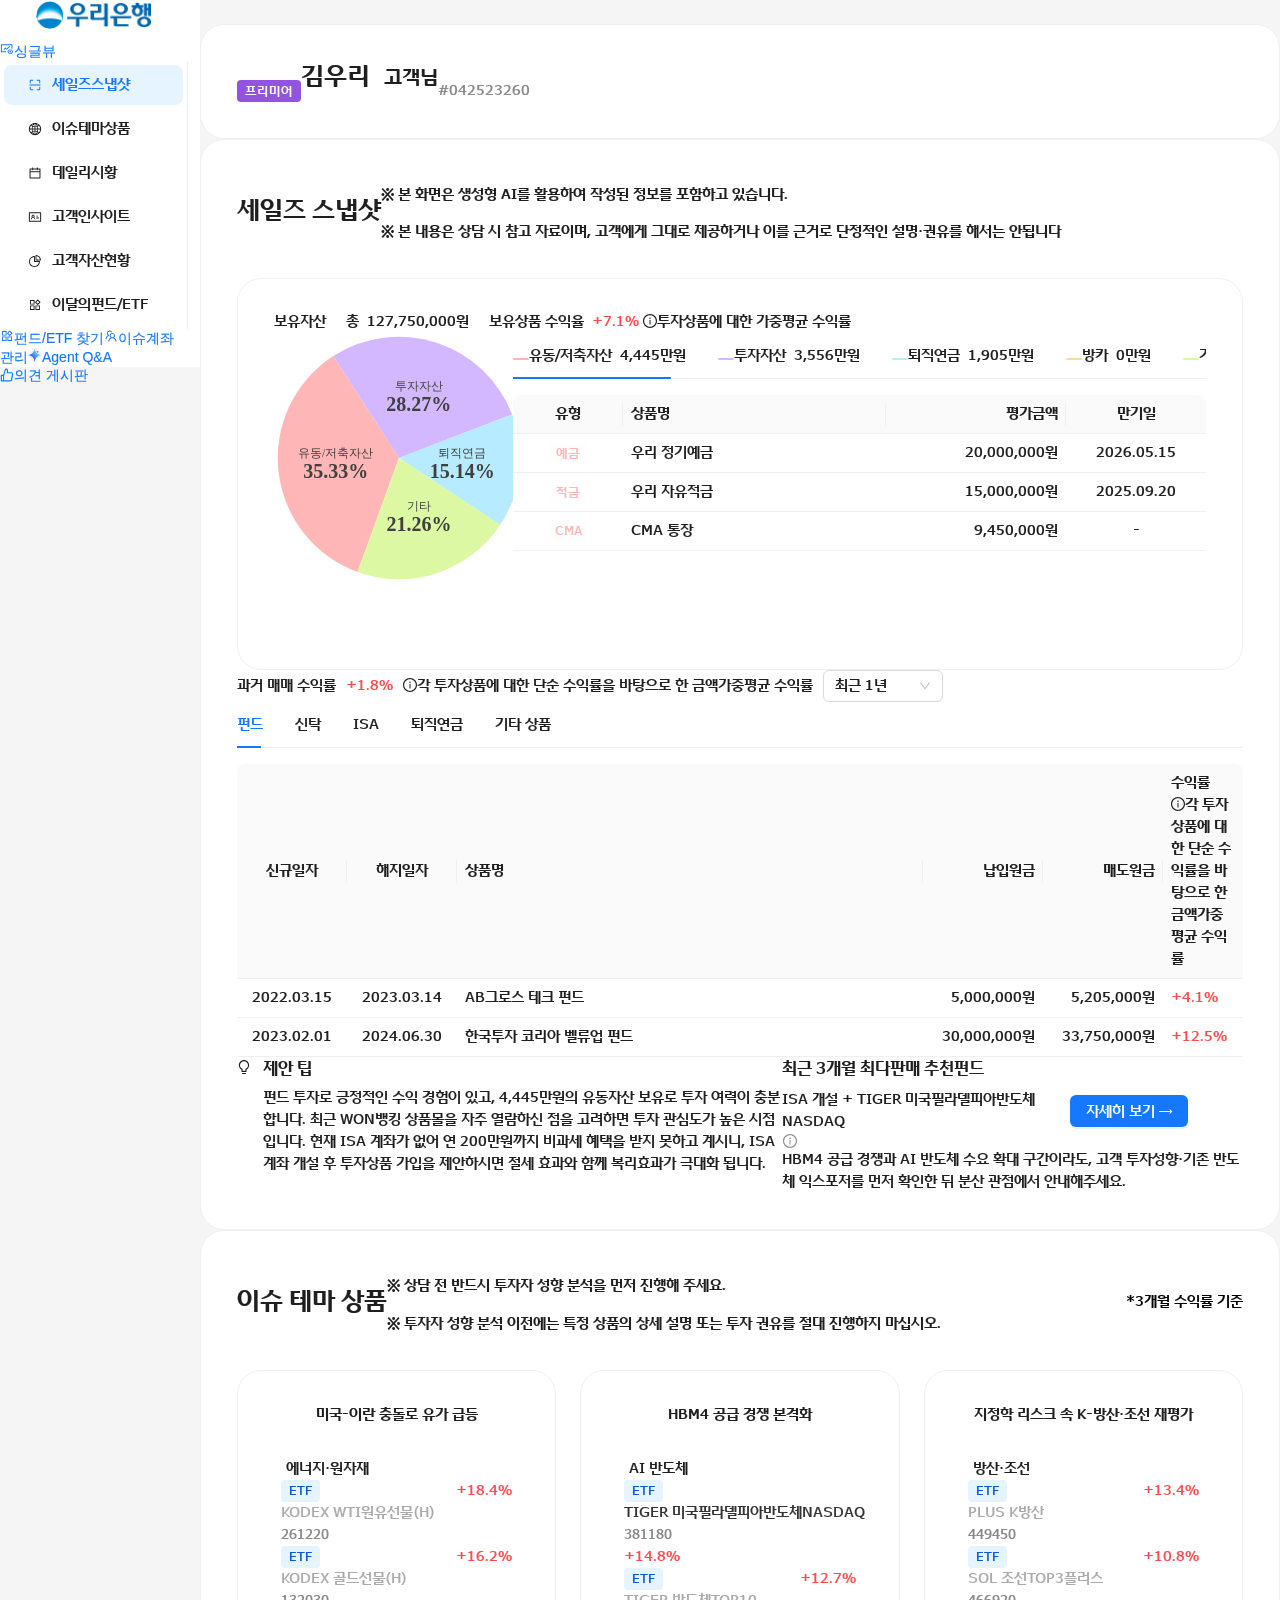
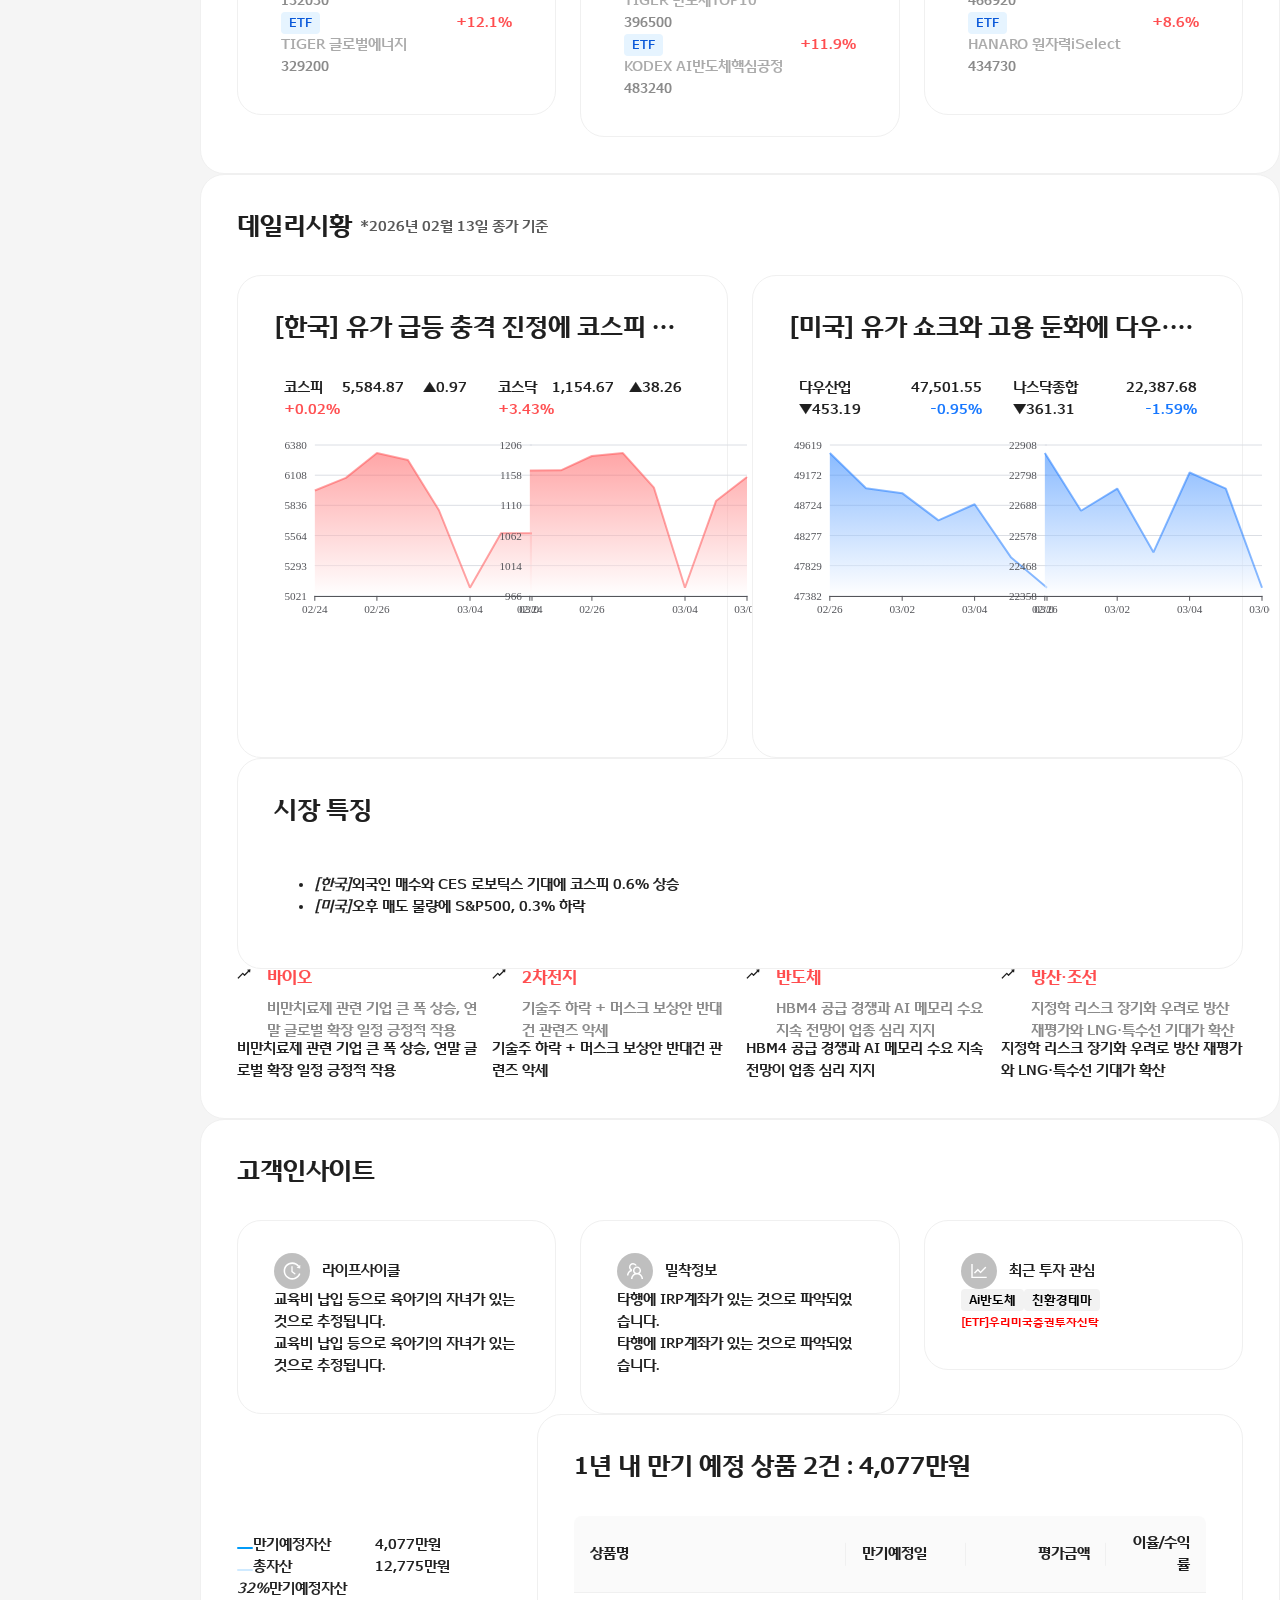
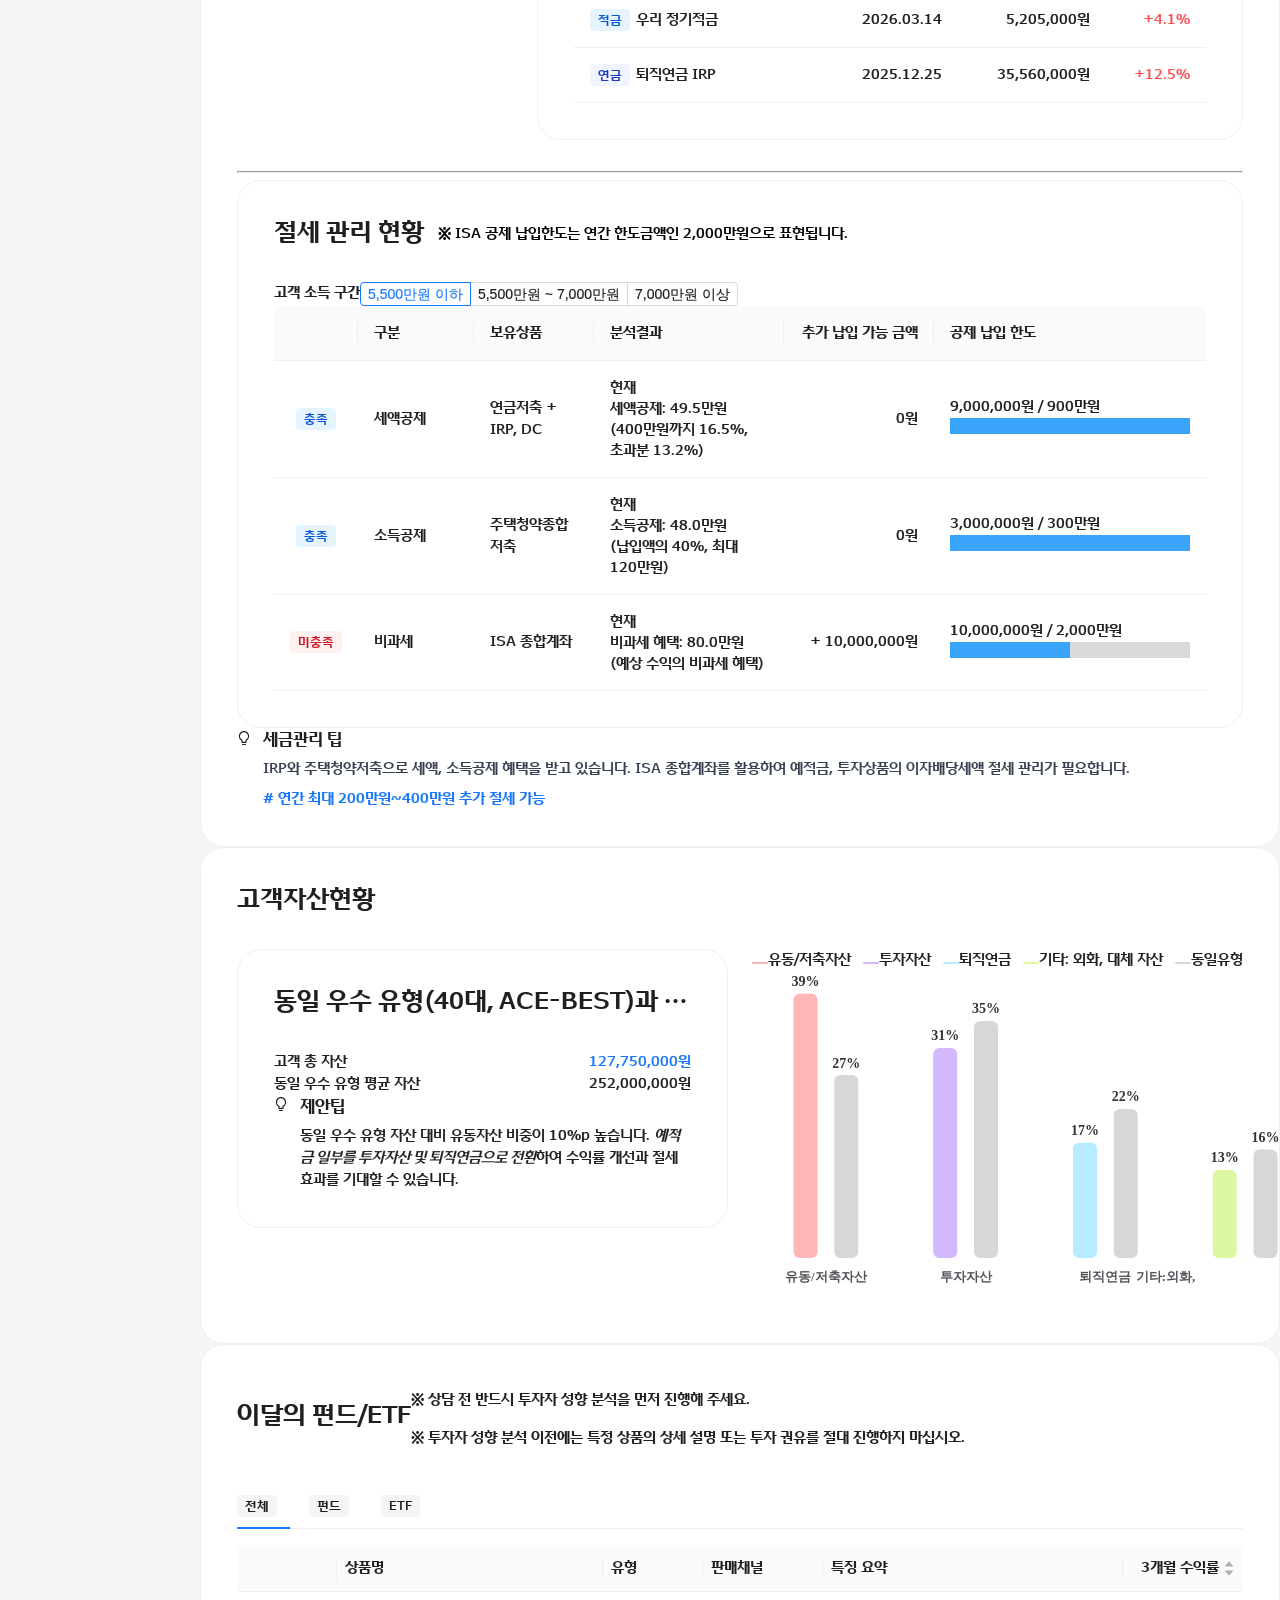
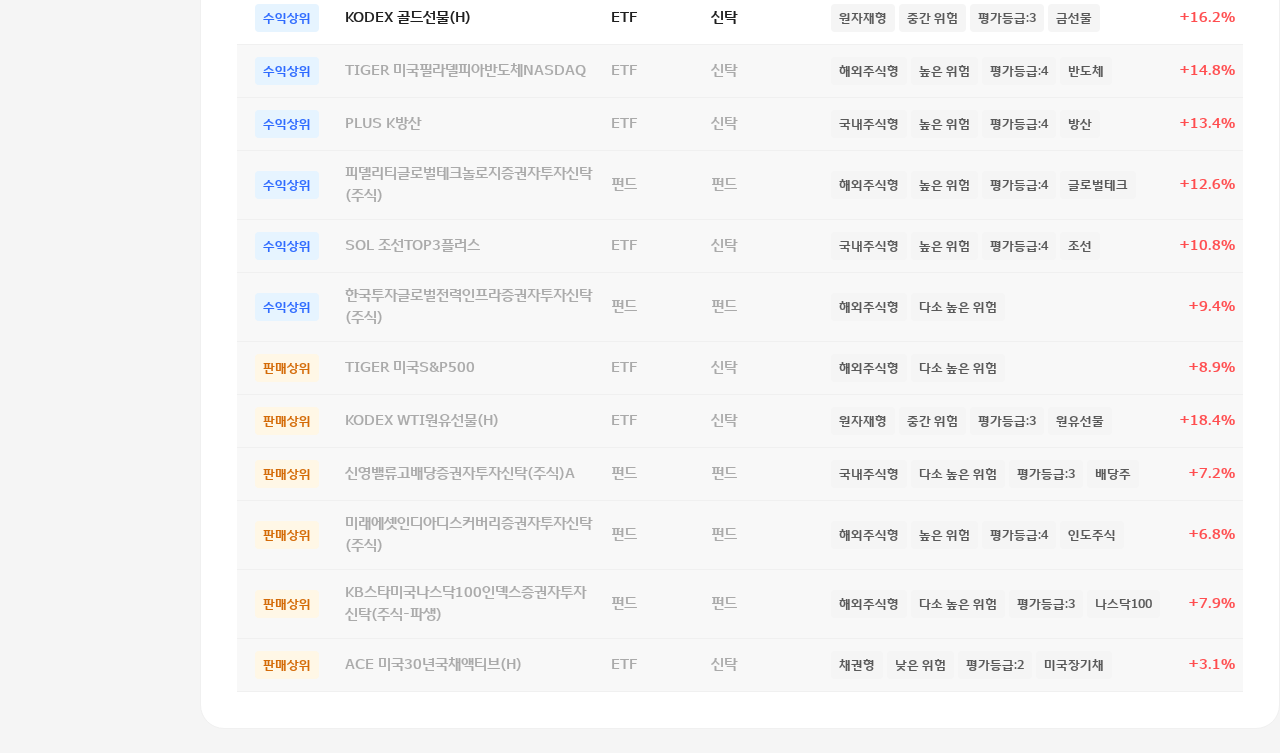
==== commit ace4e7b1: "fix: convert absolute references to relative paths Replace absolute host and root-based asset/API pa" ====
--- a/index.html
+++ b/index.html
@@ -1,6 +1,6 @@
 ﻿<!DOCTYPE html>
 
-<!-- saved from url=(0031)http://shinhan-wma.kro.kr:8585/ -->
+<!-- saved from url=(0031) -->
 <html lang="en">
 <head>
 <meta content="text/html; charset=utf-8" http-equiv="Content-Type"/>
@@ -14540,12 +14540,12 @@
 <div style="display: none;">
 <div class="css-xbngoj css-var-_r_0_ ant-anchor-css-var ant-anchor-wrapper" style="max-height: calc(-240px + 100vh);">
 <div class="ant-anchor ant-anchor-fixed"><span class="ant-anchor-ink"></span>
-<div class="ant-anchor-link"><a class="ant-anchor-link-title" href="http://shinhan-wma.kro.kr:8585/#sales" title="sales">sales</a></div>
-<div class="ant-anchor-link"><a class="ant-anchor-link-title" href="http://shinhan-wma.kro.kr:8585/#issues" title="issues">issues</a></div>
-<div class="ant-anchor-link"><a class="ant-anchor-link-title" href="http://shinhan-wma.kro.kr:8585/#daily" title="daily">daily</a></div>
-<div class="ant-anchor-link"><a class="ant-anchor-link-title" href="http://shinhan-wma.kro.kr:8585/#insights" title="insights">insights</a></div>
-<div class="ant-anchor-link"><a class="ant-anchor-link-title" href="http://shinhan-wma.kro.kr:8585/#assets" title="assets">assets</a></div>
-<div class="ant-anchor-link"><a class="ant-anchor-link-title" href="http://shinhan-wma.kro.kr:8585/#product" title="product">product</a></div>
+<div class="ant-anchor-link"><a class="ant-anchor-link-title" href="#sales" title="sales">sales</a></div>
+<div class="ant-anchor-link"><a class="ant-anchor-link-title" href="#issues" title="issues">issues</a></div>
+<div class="ant-anchor-link"><a class="ant-anchor-link-title" href="#daily" title="daily">daily</a></div>
+<div class="ant-anchor-link"><a class="ant-anchor-link-title" href="#insights" title="insights">insights</a></div>
+<div class="ant-anchor-link"><a class="ant-anchor-link-title" href="#assets" title="assets">assets</a></div>
+<div class="ant-anchor-link"><a class="ant-anchor-link-title" href="#product" title="product">product</a></div>
 </div>
 </div>
 </div>
@@ -14573,7 +14573,7 @@
 <rect fill="white" height="29.8682" width="114"></rect>
 </clippath>
 </defs>
-</svg></h2><a aria-current="page" class="sc-oQLfz kltWlJ active" data-status="active" href="http://shinhan-wma.kro.kr:8585/#/"><svg fill="none" height="1em" style="color: currentcolor;" viewbox="0 0 14 14" width="1em" xmlns="http://www.w3.org/2000/svg">
+</svg></h2><a aria-current="page" class="sc-oQLfz kltWlJ active" data-status="active" href="#/"><svg fill="none" height="1em" style="color: currentcolor;" viewbox="0 0 14 14" width="1em" xmlns="http://www.w3.org/2000/svg">
 <path d="M13.0703 9.38573L13.0676 9.383C12.4646 8.10741 11.5309 7.45116 10.2881 7.45116C9.04531 7.45116 8.11152 8.10878 7.50723 9.383V9.38437C7.4334 9.54159 7.4334 9.7248 7.50723 9.88202C8.11152 11.1562 9.04531 11.8125 10.2881 11.8125C11.5309 11.8125 12.4646 11.1549 13.0689 9.88066C13.1428 9.72343 13.1428 9.54159 13.0703 9.38573ZM10.2881 10.9375C9.43906 10.9375 8.81973 10.5273 8.35898 9.63183C8.81836 8.73632 9.43906 8.32616 10.2881 8.32616C11.1371 8.32616 11.7564 8.73632 12.2172 9.63183C11.7578 10.5273 11.1371 10.9375 10.2881 10.9375Z" fill="currentColor" stroke="none"></path>
 <path d="M9.5293 9.63866C9.5293 9.84172 9.60996 10.0365 9.75354 10.18C9.89713 10.3236 10.0919 10.4043 10.2949 10.4043C10.498 10.4043 10.6927 10.3236 10.8363 10.18C10.9799 10.0365 11.0605 9.84172 11.0605 9.63866C11.0605 9.43561 10.9799 9.24087 10.8363 9.09729C10.6927 8.9537 10.498 8.87304 10.2949 8.87304C10.0919 8.87304 9.89713 8.9537 9.75354 9.09729C9.60996 9.24087 9.5293 9.43561 9.5293 9.63866Z" fill="currentColor" stroke="none"></path>
 <path d="M1.85937 3.17187H11.4844V6.63085H12.4688V2.62499C12.4688 2.383 12.2732 2.18749 12.0312 2.18749H1.3125C1.07051 2.18749 0.875 2.383 0.875 2.62499V9.73437C0.875 9.97636 1.07051 10.1719 1.3125 10.1719H6.125V9.18749H1.85937V3.17187Z" fill="currentColor" stroke="none"></path>
@@ -14599,11 +14599,11 @@
 <path clip-rule="evenodd" d="M6.34375 1.96878C6.46457 1.96878 6.5625 2.06671 6.5625 2.18753V6.34378C6.5625 6.46458 6.46457 6.56253 6.34375 6.56253H2.1875C2.06668 6.56253 1.96875 6.46458 1.96875 6.34378V2.18753C1.96875 2.06671 2.06668 1.96878 2.1875 1.96878H6.34375ZM5.63281 2.89847H2.89844V5.63284H5.63281V2.89847ZM12.3776 4.0973C12.463 4.18272 12.463 4.32123 12.3776 4.40665L9.90272 6.88154C9.81729 6.96696 9.6788 6.96696 9.59336 6.88154L7.11849 4.40665C7.03307 4.32123 7.03307 4.18272 7.11849 4.0973L9.59338 1.62242C9.6788 1.53699 9.8173 1.53699 9.90273 1.62242L12.3776 4.0973ZM11.2175 4.25197L9.74805 2.78253L8.27859 4.25198L9.74805 5.72144L11.2175 4.25197ZM6.34375 7.43753C6.46457 7.43753 6.5625 7.53547 6.5625 7.65628V11.8125C6.5625 11.9333 6.46457 12.0313 6.34375 12.0313H2.1875C2.06668 12.0313 1.96875 11.9333 1.96875 11.8125V7.65628C1.96875 7.53547 2.06668 7.43753 2.1875 7.43753H6.34375ZM5.63281 8.36722H2.89844V11.1016H5.63281V8.36722ZM11.8125 7.43753C11.9333 7.43753 12.0312 7.53547 12.0312 7.65628V11.8125C12.0312 11.9333 11.9333 12.0313 11.8125 12.0313H7.65625C7.53543 12.0313 7.4375 11.9333 7.4375 11.8125V7.65628C7.4375 7.53547 7.53543 7.43753 7.65625 7.43753H11.8125ZM11.1016 8.36722H8.36719V11.1016H11.1016V8.36722Z" fill="currentColor" fill-rule="evenodd"></path>
 </svg><span class="ant-menu-title-content">이달의펀드/ETF</span></li>
 </ul>
-<div aria-hidden="true" style="display: none;"></div><a class="sc-oQLfz fGZCfh" href="http://shinhan-wma.kro.kr:8585/#/fund-product"><svg fill="none" height="1em" style="color: currentcolor;" viewbox="0 0 14 14" width="1em" xmlns="http://www.w3.org/2000/svg">
+<div aria-hidden="true" style="display: none;"></div><a class="sc-oQLfz fGZCfh" href="#/fund-product"><svg fill="none" height="1em" style="color: currentcolor;" viewbox="0 0 14 14" width="1em" xmlns="http://www.w3.org/2000/svg">
 <path clip-rule="evenodd" d="M6.34375 1.96878C6.46457 1.96878 6.5625 2.06671 6.5625 2.18753V6.34378C6.5625 6.46458 6.46457 6.56253 6.34375 6.56253H2.1875C2.06668 6.56253 1.96875 6.46458 1.96875 6.34378V2.18753C1.96875 2.06671 2.06668 1.96878 2.1875 1.96878H6.34375ZM5.63281 2.89847H2.89844V5.63284H5.63281V2.89847ZM12.3776 4.0973C12.463 4.18272 12.463 4.32123 12.3776 4.40665L9.90272 6.88154C9.81729 6.96696 9.6788 6.96696 9.59336 6.88154L7.11849 4.40665C7.03307 4.32123 7.03307 4.18272 7.11849 4.0973L9.59338 1.62242C9.6788 1.53699 9.8173 1.53699 9.90273 1.62242L12.3776 4.0973ZM11.2175 4.25197L9.74805 2.78253L8.27859 4.25198L9.74805 5.72144L11.2175 4.25197ZM6.34375 7.43753C6.46457 7.43753 6.5625 7.53547 6.5625 7.65628V11.8125C6.5625 11.9333 6.46457 12.0313 6.34375 12.0313H2.1875C2.06668 12.0313 1.96875 11.9333 1.96875 11.8125V7.65628C1.96875 7.53547 2.06668 7.43753 2.1875 7.43753H6.34375ZM5.63281 8.36722H2.89844V11.1016H5.63281V8.36722ZM11.8125 7.43753C11.9333 7.43753 12.0312 7.53547 12.0312 7.65628V11.8125C12.0312 11.9333 11.9333 12.0313 11.8125 12.0313H7.65625C7.53543 12.0313 7.4375 11.9333 7.4375 11.8125V7.65628C7.4375 7.53547 7.53543 7.43753 7.65625 7.43753H11.8125ZM11.1016 8.36722H8.36719V11.1016H11.1016V8.36722Z" fill="currentColor" fill-rule="evenodd"></path>
-</svg><span>펀드/ETF 찾기</span></a><a class="sc-oQLfz fGZCfh" href="http://shinhan-wma.kro.kr:8585/#/issue-account"><svg fill="none" height="1em" style="color: currentcolor;" viewbox="0 0 14 14" width="1em" xmlns="http://www.w3.org/2000/svg">
+</svg><span>펀드/ETF 찾기</span></a><a class="sc-oQLfz fGZCfh" href="#/issue-account"><svg fill="none" height="1em" style="color: currentcolor;" viewbox="0 0 14 14" width="1em" xmlns="http://www.w3.org/2000/svg">
 <path d="M11.2681 9.56896C10.9259 9.22648 10.5261 8.94695 10.0869 8.74318C10.7062 8.24142 11.1014 7.4758 11.1014 6.6172C11.1014 5.10236 9.83807 3.85959 8.32323 3.88283C6.83163 3.90607 5.62987 5.1215 5.62987 6.6172C5.62987 7.4758 6.02635 8.24142 6.64432 8.74318C6.20505 8.9468 5.80517 9.22634 5.46307 9.56896C4.71659 10.3168 4.29276 11.3039 4.26542 12.3567C4.26505 12.3712 4.26761 12.3858 4.27294 12.3994C4.27828 12.4129 4.28627 12.4253 4.29647 12.4358C4.30666 12.4462 4.31884 12.4545 4.33229 12.4602C4.34574 12.4659 4.36019 12.4688 4.37479 12.4688H5.14042C5.1992 12.4688 5.24842 12.4223 5.24979 12.3635C5.27577 11.5705 5.59706 10.8281 6.1617 10.2649C6.45065 9.97438 6.79433 9.7441 7.17286 9.58733C7.5514 9.43057 7.95727 9.35044 8.36698 9.35158C9.19959 9.35158 9.98299 9.6756 10.5723 10.2649C11.1355 10.8281 11.4568 11.5705 11.4842 12.3635C11.4855 12.4223 11.5348 12.4688 11.5935 12.4688H12.3592C12.3738 12.4688 12.3882 12.4659 12.4017 12.4602C12.4151 12.4545 12.4273 12.4462 12.4375 12.4358C12.4477 12.4253 12.4557 12.4129 12.461 12.3994C12.4663 12.3858 12.4689 12.3712 12.4685 12.3567C12.4412 11.3039 12.0174 10.3168 11.2681 9.56896ZM8.36698 8.3672C7.8994 8.3672 7.45917 8.18537 7.12967 7.85451C6.96432 7.69045 6.8337 7.49477 6.74561 7.27914C6.65753 7.06351 6.61378 6.83234 6.61698 6.59943C6.62108 6.15099 6.80018 5.71759 7.11327 5.3963C7.44139 5.05998 7.88026 4.87267 8.3492 4.8672C8.81268 4.8631 9.26249 5.04357 9.59334 5.36759C9.93241 5.69982 10.1183 6.14416 10.1183 6.6172C10.1183 7.08478 9.93651 7.52365 9.60565 7.85451C9.44333 8.01761 9.25027 8.1469 9.03766 8.2349C8.82504 8.32291 8.59709 8.36787 8.36698 8.3672ZM4.94217 6.97814C4.92987 6.8592 4.92303 6.73888 4.92303 6.6172C4.92303 6.39982 4.94354 6.18791 4.98182 5.98146C4.99139 5.93224 4.96541 5.88166 4.9203 5.86115C4.73436 5.77775 4.56346 5.66291 4.41581 5.51798C4.24182 5.34928 4.1049 5.14617 4.0138 4.92159C3.9227 4.69702 3.87942 4.45593 3.8867 4.21369C3.89901 3.77482 4.07538 3.35783 4.38299 3.04338C4.72069 2.69748 5.17459 2.5088 5.65721 2.51427C6.09334 2.51837 6.51444 2.68654 6.83299 2.98459C6.941 3.08576 7.03397 3.19787 7.1119 3.31818C7.13924 3.36056 7.19256 3.37834 7.23905 3.36193C7.47967 3.27853 7.73397 3.21974 7.9951 3.1924C8.07166 3.1842 8.11541 3.10216 8.08124 3.0338C7.6369 2.1547 6.72909 1.54767 5.67909 1.53127C4.16288 1.50802 2.89959 2.7508 2.89959 4.26427C2.89959 5.12287 3.29471 5.88849 3.91405 6.39025C3.47928 6.59123 3.0787 6.86877 2.73143 7.21603C1.98221 7.96388 1.55838 8.95099 1.53104 10.0051C1.53068 10.0197 1.53323 10.0342 1.53857 10.0478C1.5439 10.0614 1.5519 10.0738 1.56209 10.0842C1.57229 10.0947 1.58447 10.103 1.59792 10.1086C1.61137 10.1143 1.62582 10.1172 1.64042 10.1172H2.40741C2.4662 10.1172 2.51542 10.0707 2.51678 10.0119C2.54276 9.21896 2.86405 8.47658 3.4287 7.9133C3.83065 7.51134 4.32284 7.23244 4.86014 7.09709C4.91346 7.08341 4.94901 7.03283 4.94217 6.97814V6.97814Z" fill="currentColor"></path>
-</svg><span>이슈계좌 관리</span></a><a class="sc-oQLfz envuUY" href="http://shinhan-wma.kro.kr:8585/#/agent-qna"><svg fill="none" height="1em" style="color: currentcolor;" viewbox="0 0 14 14" width="1em" xmlns="http://www.w3.org/2000/svg">
+</svg><span>이슈계좌 관리</span></a><a class="sc-oQLfz envuUY" href="#/agent-qna"><svg fill="none" height="1em" style="color: currentcolor;" viewbox="0 0 14 14" width="1em" xmlns="http://www.w3.org/2000/svg">
 <g clip-path="url(#clip0_27133_1172)">
 <g filter="url(#filter0_d_27133_1172)">
 <path d="M-1.83325 7.08686C4.61789 7.08686 6.68063 3.06249 6.68063 -1.34613C6.68063 6.17683 12.1611 7.04642 15.0327 7.04642C8.13013 7.04642 6.70476 12.0409 6.67123 14.9855C6.67746 15.1598 6.68063 15.3379 6.68063 15.5199C6.67258 15.3512 6.6691 15.1725 6.67123 14.9855C6.41292 7.76171 0.898359 7.08686 -1.83325 7.08686Z" fill="url(#paint0_linear_27133_1172)"></path>
@@ -14652,7 +14652,7 @@
 </svg><span>Agent Q&amp;A</span></a>
 </div>
 </div>
-</aside><a class="link-button" href="http://shinhan-wma.kro.kr:8585/#/#" rel="noopener noreferrer"><span aria-label="like" class="anticon anticon-like" role="img"><svg aria-hidden="true" data-icon="like" fill="currentColor" focusable="false" height="1em" viewbox="64 64 896 896" width="1em">
+</aside><a class="link-button" href="#/#" rel="noopener noreferrer"><span aria-label="like" class="anticon anticon-like" role="img"><svg aria-hidden="true" data-icon="like" fill="currentColor" focusable="false" height="1em" viewbox="64 64 896 896" width="1em">
 <path d="M885.9 533.7c16.8-22.2 26.1-49.4 26.1-77.7 0-44.9-25.1-87.4-65.5-111.1a67.67 67.67 0 00-34.3-9.3H572.4l6-122.9c1.4-29.7-9.1-57.9-29.5-79.4A106.62 106.62 0 00471 99.9c-52 0-98 35-111.8 85.1l-85.9 311H144c-17.7 0-32 14.3-32 32v364c0 17.7 14.3 32 32 32h601.3c9.2 0 18.2-1.8 26.5-5.4 47.6-20.3 78.3-66.8 78.3-118.4 0-12.6-1.8-25-5.4-37 16.8-22.2 26.1-49.4 26.1-77.7 0-12.6-1.8-25-5.4-37 16.8-22.2 26.1-49.4 26.1-77.7-.2-12.6-2-25.1-5.6-37.1zM184 852V568h81v284h-81zm636.4-353l-21.9 19 13.9 25.4a56.2 56.2 0 016.9 27.3c0 16.5-7.2 32.2-19.6 43l-21.9 19 13.9 25.4a56.2 56.2 0 016.9 27.3c0 16.5-7.2 32.2-19.6 43l-21.9 19 13.9 25.4a56.2 56.2 0 016.9 27.3c0 22.4-13.2 42.6-33.6 51.8H329V564.8l99.5-360.5a44.1 44.1 0 0142.2-32.3c7.6 0 15.1 2.2 21.1 6.7 9.9 7.4 15.2 18.6 14.6 30.5l-9.6 198.4h314.4C829 418.5 840 436.9 840 456c0 16.5-7.2 32.1-19.6 43z">
 </path>
 </svg></span><span>의견 게시판</span></a>
--- a/assets/index.css
+++ b/assets/index.css
@@ -1,4 +1,4 @@
-@charset "UTF-8";:root{--sp-2xs: 4px;--sp-xs: 8px;--sp-sm: 12px;--sp-md: 16px;--sp-lg: 24px;--sp-xl: 32px;--sp-2xl: 40px;--sp-body: var(--sp-lg);--sp-section: var(--sp-lg);--sp-block: var(--sp-lg);--sp-contents: var(--sp-sm);--font-2xs: .625rem;--font-xs: .75rem;--font-sm: .875rem;--font-md: 1rem;--font-lg: 1.1rem;--font-xl: 1.2rem;--font-2xl: 1.4rem;--font-3xl: 1.75rem;--fw-regular: 400;--fw-medium: 500;--fw-semibold: 600;--fw-bold: 700;--font-body-sm: var(--font-sm);--font-body-md: var(--font-md);--font-body-lg: var(--font-lg);--font-title-sm: var(--font-2xl);--font-title-md: var(--font-3xl);--font-h6: var(--font-lg);--font-h5: var(--font-xl);--font-h4: var(--font-2xl);--font-h3: var(--font-3xl);--br-sm: 4px;--br-md: 8px;--br-lg: 16px;--br-pill: 50%;--color-brand-primary-text: #0095FF}body{margin:0;font-family:Pretendard,-apple-system,sans-serif;-webkit-font-smoothing:antialiased;-moz-osx-font-smoothing:grayscale;text-rendering:optimizeLegibility;-webkit-text-stroke:.15px;-webkit-font-smoothing:subpixel-antialiased;text-shadow:0 0 1px rgba(0,0,0,.01);background:#f5f6f8}#root{max-width:1440px;min-width:1024px;margin:0 auto;padding:0}h1,h2,h3,h4,h5,h6{margin:0;padding:0}h1 svg,h2 svg,h3 svg,h4 svg,h5 svg,h6 svg{vertical-align:middle}:where(.css-dev-only-do-not-override-198drv2).ant-table-wrapper .ant-table-tbody>tr>th,:where(.css-dev-only-do-not-override-198drv2).ant-table-wrapper .ant-table-tbody>tr>td{padding:var(--sp-contents)}.ant-card{border-radius:24px}.ant-card .ant-card-head{padding:32px 36px 0;border-bottom:none}.ant-card .ant-card-body{padding:32px 36px 36px;border-bottom:none}.ant-card .ant-card-head-title{font-size:24px;font-weight:700}.ant-card .ant-card-head-title sub{font-size:.8em;vertical-align:middle;margin-left:8px}.ant-tabs-content-holder{overflow:hidden}.ant-tabs-tabpane-hidden{visibility:hidden;pointer-events:none;position:absolute;inset:0;opacity:0;transform:translate(0)}.ant-tabs-tabpane-active{visibility:visible;pointer-events:auto;position:relative;animation:tab-enter-from-left .22s cubic-bezier(.22,.61,.36,1) both}@keyframes tab-enter-from-right{0%{transform:translate(16px);opacity:.01}to{transform:translate(0);opacity:1}}@keyframes tab-enter-from-left{0%{transform:translate(-16px);opacity:.01}to{transform:translate(0);opacity:1}}.ant-row,.ant-col,.ant-flex{color:inherit;font:inherit}@font-face{font-family:Pretendard;font-weight:100 900;font-display:swap;font-style:normal;src:local("Pretendard"),url(/assets/PretendardVariable.woff2) format("woff2")}.async-query{color:inherit;font:inherit}._main-layout_mulfg_1{min-height:100vh;max-width:1440px;min-width:1024px;width:100%}._content-layout_mulfg_8{position:relative;display:flex;margin-top:var(--sp-body);margin-bottom:var(--sp-body)}.x-markdown-debug-panel{position:fixed;z-index:9999;right:0;background:#000000d9;border-radius:8px;padding:12px;font-family:SF Mono,Monaco,Inconsolata,Fira Mono,Droid Sans Mono,Source Code Pro,monospace;font-size:12px;color:#fff;width:180px;box-shadow:0 2px 8px #00000026;-webkit-backdrop-filter:blur(8px);backdrop-filter:blur(8px);-webkit-user-select:none;user-select:none;transition:box-shadow .2s}.x-markdown-debug-panel:hover{box-shadow:0 4px 12px #00000040}.x-markdown-debug-row{display:flex;align-items:center;gap:8px;margin-bottom:8px}.x-markdown-debug-row:last-child{margin-bottom:0}.x-markdown-debug-label{color:#ffffffa6;font-weight:500;min-width:60px}.x-markdown-debug-value{font-weight:600;min-width:50px;text-align:right}.x-markdown-debug-chart{margin-left:auto}.x-markdown-debug-actions{display:flex;gap:8px;margin-top:12px;padding-top:12px;border-top:1px solid rgba(255,255,255,.1)}.x-markdown-debug-action{flex:1;padding:6px 12px;background:#ffffff1a;border:1px solid rgba(255,255,255,.2);border-radius:4px;color:#fff;font-size:11px;font-family:inherit;cursor:pointer;transition:all .2s;font-weight:500}.x-markdown-debug-action:hover{background:#ffffff26;border-color:#ffffff4d}.x-markdown-debug-action:active{transform:scale(.98)}.x-markdown-debug-record-btn.recording{background:#ff4d4f33;border-color:#ff4d4f;animation:recording-pulse 1.5s ease-in-out infinite}@keyframes recording-pulse{0%,to{box-shadow:0 0 #ff4d4f66}50%{box-shadow:0 0 0 8px #ff4d4f00}}.x-markdown-debug-modal-overlay{position:fixed;inset:0;background:#000000bf;-webkit-backdrop-filter:blur(4px);backdrop-filter:blur(4px);z-index:10000;display:flex;align-items:center;justify-content:center;animation:fadeIn .2s ease-out}@keyframes fadeIn{0%{opacity:0}to{opacity:1}}.x-markdown-debug-modal{background:#1e1e1ef2;border-radius:12px;box-shadow:0 8px 32px #0006;max-width:90vw;max-height:90vh;overflow:auto;animation:slideIn .3s ease-out;border:1px solid rgba(255,255,255,.1)}@keyframes slideIn{0%{transform:translateY(-20px);opacity:0}to{transform:translateY(0);opacity:1}}.x-markdown-debug-modal-header{display:flex;align-items:center;justify-content:space-between;padding:20px 24px;border-bottom:1px solid rgba(255,255,255,.1)}.x-markdown-debug-close-btn{width:32px;height:32px;border-radius:6px;background:#ffffff1a;border:none;color:#fff;font-size:18px;cursor:pointer;display:flex;align-items:center;justify-content:center;transition:all .2s}.x-markdown-debug-close-btn:hover{background:#ff4d4f4d}.x-markdown-debug-modal-content{padding:24px}.x-markdown-debug-stats-summary{display:grid;grid-template-columns:repeat(4,1fr);gap:16px;margin-bottom:24px}.x-markdown-debug-stat-item{background:#ffffff0d;border-radius:8px;padding:16px;border:1px solid rgba(255,255,255,.1)}.x-markdown-debug-stat-label{font-size:11px;color:#fff9;margin-bottom:8px;text-transform:uppercase;letter-spacing:.5px}.x-markdown-debug-stat-value{font-size:20px;font-weight:700;color:#fff}.x-markdown-debug-chart-full{background:#ffffff05;border-radius:8px;border:1px solid rgba(255,255,255,.1)}.x-markdown-debug-chart-full .fps-line,.x-markdown-debug-chart-full .memory-line{filter:drop-shadow(0 0 4px currentColor)}.x-markdown-debug-legend{display:flex;gap:24px;justify-content:center;margin-top:16px}.x-markdown-debug-legend-item{display:flex;align-items:center;gap:8px;font-size:13px;color:#fffc}.x-markdown-debug-legend-color{width:12px;height:12px;border-radius:2px}@media(max-width:768px){.x-markdown-debug-stats-summary{grid-template-columns:repeat(2,1fr)}}@keyframes x-markdown-fade-in{0%{opacity:0}to{opacity:1}}.x-markdown{--text-color: inherit;--font-size: inherit;--margin-block: 0 0 1em 0;--td-th-padding: .85em 1em;--pre-th-td-padding: 2px 0;--border-font-weight: 600;--padding-ul-ol: 0 0 0 1em;--margin-ul-ol: 0 0 1em 1.8em;--margin-li: .25em 0;--margin-pre: 1em 0;--padding-code-inline: .2em .4em;--margin-code-inline: 0 .2em;--code-inline-text: .85em;--small-border-radius: 2px;--image-margin: .5em 0;--hr-margin: 1.5em 0;--table-margin: 1em 0;font-size:var(--font-size);line-height:1.5714285714285714;width:100%;color:var(--text-color)}.x-markdown p,.x-markdown div,.x-markdown span,.x-markdown li{word-break:break-word;overflow-wrap:break-word}.x-markdown pre,.x-markdown code{word-break:break-word;overflow-wrap:break-word;white-space:pre-wrap}.x-markdown th,.x-markdown td{padding:var(--td-th-padding)}.x-markdown th{font-weight:var(--border-font-weight)}.x-markdown pre table{box-shadow:none}.x-markdown pre td,.x-markdown pre th{padding:var(--pre-th-td-padding);border:none;text-align:left}.x-markdown p{margin:var(--margin-block)}.x-markdown p:first-child{margin-top:0}.x-markdown p:last-child{margin-bottom:0}.x-markdown ul,.x-markdown ol{margin:var(--margin-ul-ol);padding:var(--padding-ul-ol)}.x-markdown ul:first-child,.x-markdown ol:first-child{margin-top:0}.x-markdown ul:last-child,.x-markdown ol:last-child{margin-bottom:0}.x-markdown ol>li{list-style:decimal}.x-markdown ul>li{list-style:disc}.x-markdown li{margin:var(--margin-li)}.x-markdown li:first-child{margin-top:0}.x-markdown li:last-child{margin-bottom:0}.x-markdown pre{margin:var(--margin-pre);overflow-x:auto}.x-markdown pre:first-child{margin-top:0}.x-markdown pre:last-child{margin-bottom:0}.x-markdown code{padding:var(--padding-code-inline);margin:var(--margin-code-inline);font-size:var(--code-inline-text);border-radius:var(--small-border-radius)}.x-markdown pre code{padding:0;margin:0;font-size:inherit;border-radius:0;line-height:2}.x-markdown img{max-width:100%;height:auto;margin:var(--image-margin)}.x-markdown hr{margin:var(--hr-margin)}.x-markdown table:not(pre){margin:var(--table-margin);border-collapse:collapse;display:block;width:max-content;max-width:100%;overflow:auto}.x-markdown table:not(pre):first-child{margin-top:0}.x-markdown table:not(pre):last-child{margin-bottom:0}.x-markdown .inline-katex .katex-display{display:inline-block;margin:0;text-align:initial;vertical-align:middle}.x-markdown .inline-katex .katex-display>.katex{display:inline-block;text-align:initial;white-space:normal}.x-markdown .inline-katex .katex-display>.katex>.katex-html{display:inline-block;position:static}.x-markdown .inline-katex .katex-display>.katex>.katex-html>.tag{position:static}
+@charset "UTF-8";:root{--sp-2xs: 4px;--sp-xs: 8px;--sp-sm: 12px;--sp-md: 16px;--sp-lg: 24px;--sp-xl: 32px;--sp-2xl: 40px;--sp-body: var(--sp-lg);--sp-section: var(--sp-lg);--sp-block: var(--sp-lg);--sp-contents: var(--sp-sm);--font-2xs: .625rem;--font-xs: .75rem;--font-sm: .875rem;--font-md: 1rem;--font-lg: 1.1rem;--font-xl: 1.2rem;--font-2xl: 1.4rem;--font-3xl: 1.75rem;--fw-regular: 400;--fw-medium: 500;--fw-semibold: 600;--fw-bold: 700;--font-body-sm: var(--font-sm);--font-body-md: var(--font-md);--font-body-lg: var(--font-lg);--font-title-sm: var(--font-2xl);--font-title-md: var(--font-3xl);--font-h6: var(--font-lg);--font-h5: var(--font-xl);--font-h4: var(--font-2xl);--font-h3: var(--font-3xl);--br-sm: 4px;--br-md: 8px;--br-lg: 16px;--br-pill: 50%;--color-brand-primary-text: #0095FF}body{margin:0;font-family:Pretendard,-apple-system,sans-serif;-webkit-font-smoothing:antialiased;-moz-osx-font-smoothing:grayscale;text-rendering:optimizeLegibility;-webkit-text-stroke:.15px;-webkit-font-smoothing:subpixel-antialiased;text-shadow:0 0 1px rgba(0,0,0,.01);background:#f5f6f8}#root{max-width:1440px;min-width:1024px;margin:0 auto;padding:0}h1,h2,h3,h4,h5,h6{margin:0;padding:0}h1 svg,h2 svg,h3 svg,h4 svg,h5 svg,h6 svg{vertical-align:middle}:where(.css-dev-only-do-not-override-198drv2).ant-table-wrapper .ant-table-tbody>tr>th,:where(.css-dev-only-do-not-override-198drv2).ant-table-wrapper .ant-table-tbody>tr>td{padding:var(--sp-contents)}.ant-card{border-radius:24px}.ant-card .ant-card-head{padding:32px 36px 0;border-bottom:none}.ant-card .ant-card-body{padding:32px 36px 36px;border-bottom:none}.ant-card .ant-card-head-title{font-size:24px;font-weight:700}.ant-card .ant-card-head-title sub{font-size:.8em;vertical-align:middle;margin-left:8px}.ant-tabs-content-holder{overflow:hidden}.ant-tabs-tabpane-hidden{visibility:hidden;pointer-events:none;position:absolute;inset:0;opacity:0;transform:translate(0)}.ant-tabs-tabpane-active{visibility:visible;pointer-events:auto;position:relative;animation:tab-enter-from-left .22s cubic-bezier(.22,.61,.36,1) both}@keyframes tab-enter-from-right{0%{transform:translate(16px);opacity:.01}to{transform:translate(0);opacity:1}}@keyframes tab-enter-from-left{0%{transform:translate(-16px);opacity:.01}to{transform:translate(0);opacity:1}}.ant-row,.ant-col,.ant-flex{color:inherit;font:inherit}@font-face{font-family:Pretendard;font-weight:100 900;font-display:swap;font-style:normal;src:local("Pretendard"),url(./assets/PretendardVariable.woff2) format("woff2")}.async-query{color:inherit;font:inherit}._main-layout_mulfg_1{min-height:100vh;max-width:1440px;min-width:1024px;width:100%}._content-layout_mulfg_8{position:relative;display:flex;margin-top:var(--sp-body);margin-bottom:var(--sp-body)}.x-markdown-debug-panel{position:fixed;z-index:9999;right:0;background:#000000d9;border-radius:8px;padding:12px;font-family:SF Mono,Monaco,Inconsolata,Fira Mono,Droid Sans Mono,Source Code Pro,monospace;font-size:12px;color:#fff;width:180px;box-shadow:0 2px 8px #00000026;-webkit-backdrop-filter:blur(8px);backdrop-filter:blur(8px);-webkit-user-select:none;user-select:none;transition:box-shadow .2s}.x-markdown-debug-panel:hover{box-shadow:0 4px 12px #00000040}.x-markdown-debug-row{display:flex;align-items:center;gap:8px;margin-bottom:8px}.x-markdown-debug-row:last-child{margin-bottom:0}.x-markdown-debug-label{color:#ffffffa6;font-weight:500;min-width:60px}.x-markdown-debug-value{font-weight:600;min-width:50px;text-align:right}.x-markdown-debug-chart{margin-left:auto}.x-markdown-debug-actions{display:flex;gap:8px;margin-top:12px;padding-top:12px;border-top:1px solid rgba(255,255,255,.1)}.x-markdown-debug-action{flex:1;padding:6px 12px;background:#ffffff1a;border:1px solid rgba(255,255,255,.2);border-radius:4px;color:#fff;font-size:11px;font-family:inherit;cursor:pointer;transition:all .2s;font-weight:500}.x-markdown-debug-action:hover{background:#ffffff26;border-color:#ffffff4d}.x-markdown-debug-action:active{transform:scale(.98)}.x-markdown-debug-record-btn.recording{background:#ff4d4f33;border-color:#ff4d4f;animation:recording-pulse 1.5s ease-in-out infinite}@keyframes recording-pulse{0%,to{box-shadow:0 0 #ff4d4f66}50%{box-shadow:0 0 0 8px #ff4d4f00}}.x-markdown-debug-modal-overlay{position:fixed;inset:0;background:#000000bf;-webkit-backdrop-filter:blur(4px);backdrop-filter:blur(4px);z-index:10000;display:flex;align-items:center;justify-content:center;animation:fadeIn .2s ease-out}@keyframes fadeIn{0%{opacity:0}to{opacity:1}}.x-markdown-debug-modal{background:#1e1e1ef2;border-radius:12px;box-shadow:0 8px 32px #0006;max-width:90vw;max-height:90vh;overflow:auto;animation:slideIn .3s ease-out;border:1px solid rgba(255,255,255,.1)}@keyframes slideIn{0%{transform:translateY(-20px);opacity:0}to{transform:translateY(0);opacity:1}}.x-markdown-debug-modal-header{display:flex;align-items:center;justify-content:space-between;padding:20px 24px;border-bottom:1px solid rgba(255,255,255,.1)}.x-markdown-debug-close-btn{width:32px;height:32px;border-radius:6px;background:#ffffff1a;border:none;color:#fff;font-size:18px;cursor:pointer;display:flex;align-items:center;justify-content:center;transition:all .2s}.x-markdown-debug-close-btn:hover{background:#ff4d4f4d}.x-markdown-debug-modal-content{padding:24px}.x-markdown-debug-stats-summary{display:grid;grid-template-columns:repeat(4,1fr);gap:16px;margin-bottom:24px}.x-markdown-debug-stat-item{background:#ffffff0d;border-radius:8px;padding:16px;border:1px solid rgba(255,255,255,.1)}.x-markdown-debug-stat-label{font-size:11px;color:#fff9;margin-bottom:8px;text-transform:uppercase;letter-spacing:.5px}.x-markdown-debug-stat-value{font-size:20px;font-weight:700;color:#fff}.x-markdown-debug-chart-full{background:#ffffff05;border-radius:8px;border:1px solid rgba(255,255,255,.1)}.x-markdown-debug-chart-full .fps-line,.x-markdown-debug-chart-full .memory-line{filter:drop-shadow(0 0 4px currentColor)}.x-markdown-debug-legend{display:flex;gap:24px;justify-content:center;margin-top:16px}.x-markdown-debug-legend-item{display:flex;align-items:center;gap:8px;font-size:13px;color:#fffc}.x-markdown-debug-legend-color{width:12px;height:12px;border-radius:2px}@media(max-width:768px){.x-markdown-debug-stats-summary{grid-template-columns:repeat(2,1fr)}}@keyframes x-markdown-fade-in{0%{opacity:0}to{opacity:1}}.x-markdown{--text-color: inherit;--font-size: inherit;--margin-block: 0 0 1em 0;--td-th-padding: .85em 1em;--pre-th-td-padding: 2px 0;--border-font-weight: 600;--padding-ul-ol: 0 0 0 1em;--margin-ul-ol: 0 0 1em 1.8em;--margin-li: .25em 0;--margin-pre: 1em 0;--padding-code-inline: .2em .4em;--margin-code-inline: 0 .2em;--code-inline-text: .85em;--small-border-radius: 2px;--image-margin: .5em 0;--hr-margin: 1.5em 0;--table-margin: 1em 0;font-size:var(--font-size);line-height:1.5714285714285714;width:100%;color:var(--text-color)}.x-markdown p,.x-markdown div,.x-markdown span,.x-markdown li{word-break:break-word;overflow-wrap:break-word}.x-markdown pre,.x-markdown code{word-break:break-word;overflow-wrap:break-word;white-space:pre-wrap}.x-markdown th,.x-markdown td{padding:var(--td-th-padding)}.x-markdown th{font-weight:var(--border-font-weight)}.x-markdown pre table{box-shadow:none}.x-markdown pre td,.x-markdown pre th{padding:var(--pre-th-td-padding);border:none;text-align:left}.x-markdown p{margin:var(--margin-block)}.x-markdown p:first-child{margin-top:0}.x-markdown p:last-child{margin-bottom:0}.x-markdown ul,.x-markdown ol{margin:var(--margin-ul-ol);padding:var(--padding-ul-ol)}.x-markdown ul:first-child,.x-markdown ol:first-child{margin-top:0}.x-markdown ul:last-child,.x-markdown ol:last-child{margin-bottom:0}.x-markdown ol>li{list-style:decimal}.x-markdown ul>li{list-style:disc}.x-markdown li{margin:var(--margin-li)}.x-markdown li:first-child{margin-top:0}.x-markdown li:last-child{margin-bottom:0}.x-markdown pre{margin:var(--margin-pre);overflow-x:auto}.x-markdown pre:first-child{margin-top:0}.x-markdown pre:last-child{margin-bottom:0}.x-markdown code{padding:var(--padding-code-inline);margin:var(--margin-code-inline);font-size:var(--code-inline-text);border-radius:var(--small-border-radius)}.x-markdown pre code{padding:0;margin:0;font-size:inherit;border-radius:0;line-height:2}.x-markdown img{max-width:100%;height:auto;margin:var(--image-margin)}.x-markdown hr{margin:var(--hr-margin)}.x-markdown table:not(pre){margin:var(--table-margin);border-collapse:collapse;display:block;width:max-content;max-width:100%;overflow:auto}.x-markdown table:not(pre):first-child{margin-top:0}.x-markdown table:not(pre):last-child{margin-bottom:0}.x-markdown .inline-katex .katex-display{display:inline-block;margin:0;text-align:initial;vertical-align:middle}.x-markdown .inline-katex .katex-display>.katex{display:inline-block;text-align:initial;white-space:normal}.x-markdown .inline-katex .katex-display>.katex>.katex-html{display:inline-block;position:static}.x-markdown .inline-katex .katex-display>.katex>.katex-html>.tag{position:static}
 
 /* WooriDaum font override */
 @font-face {
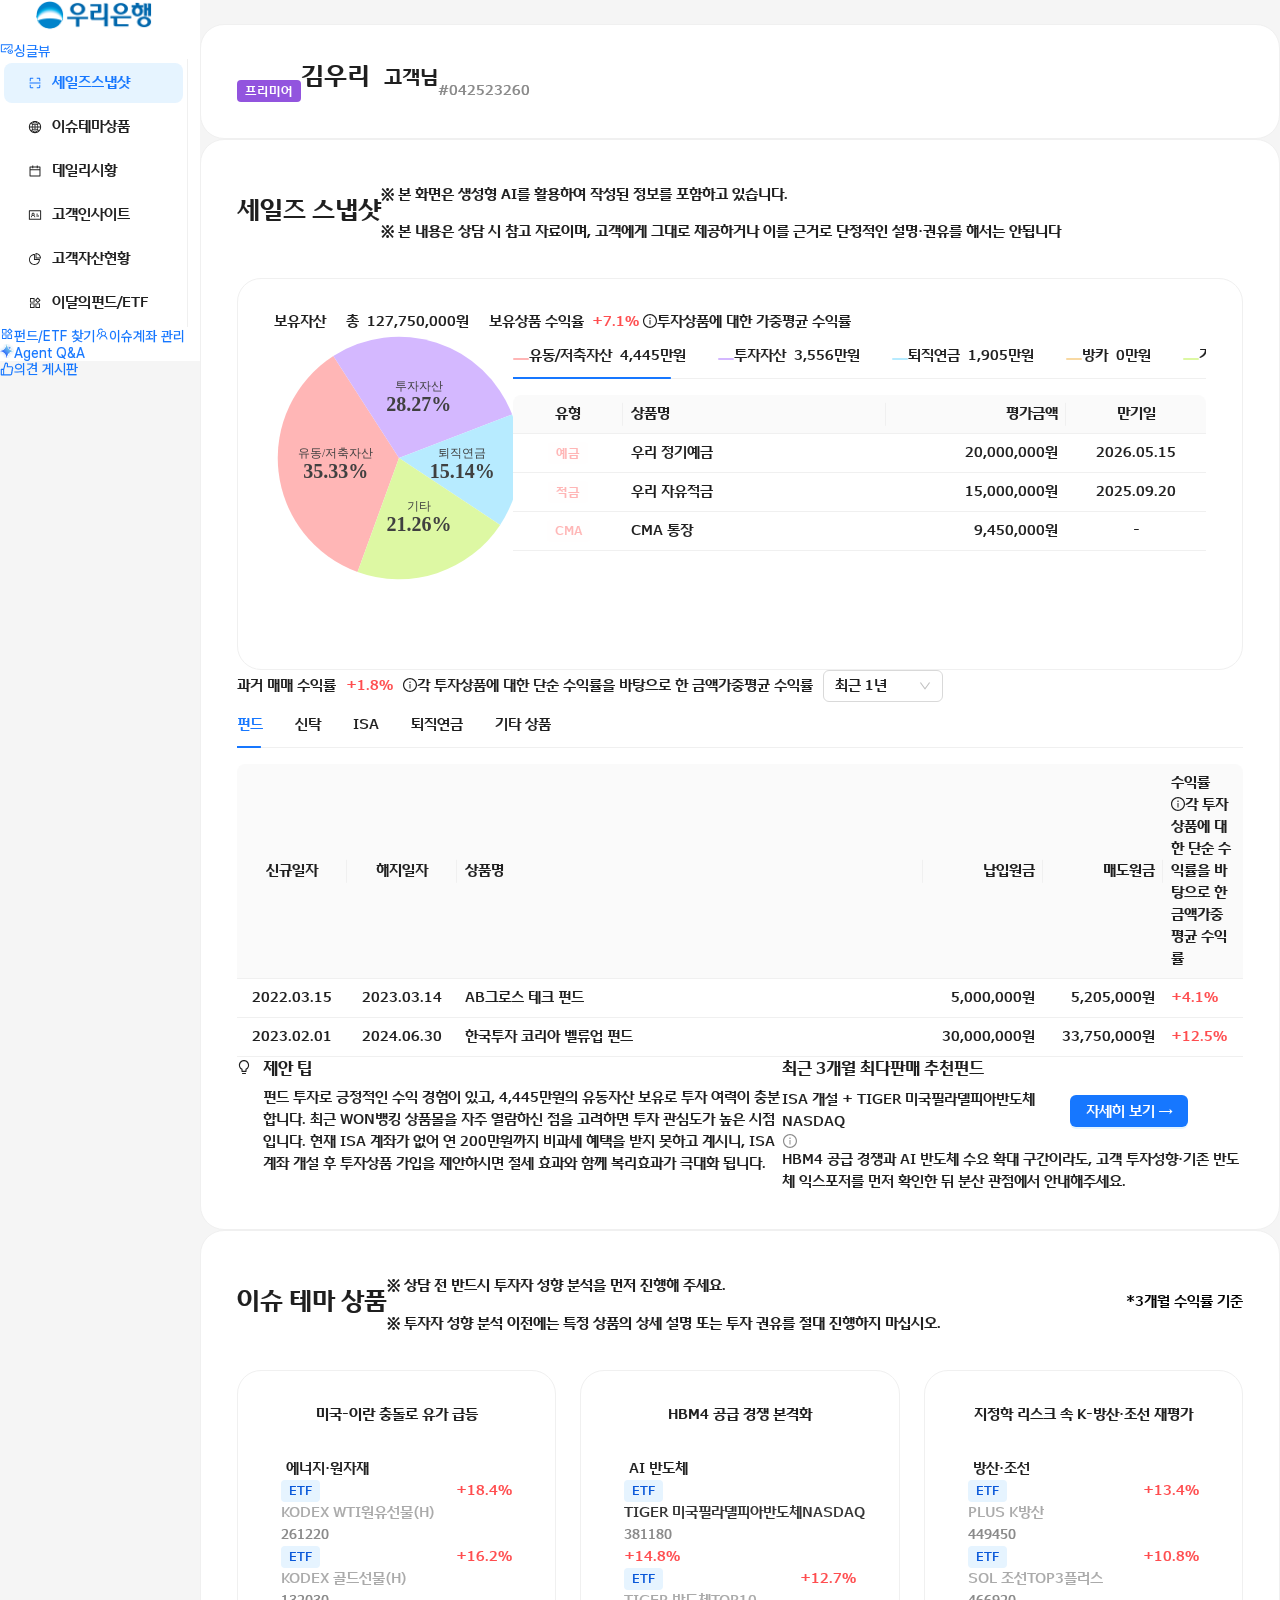
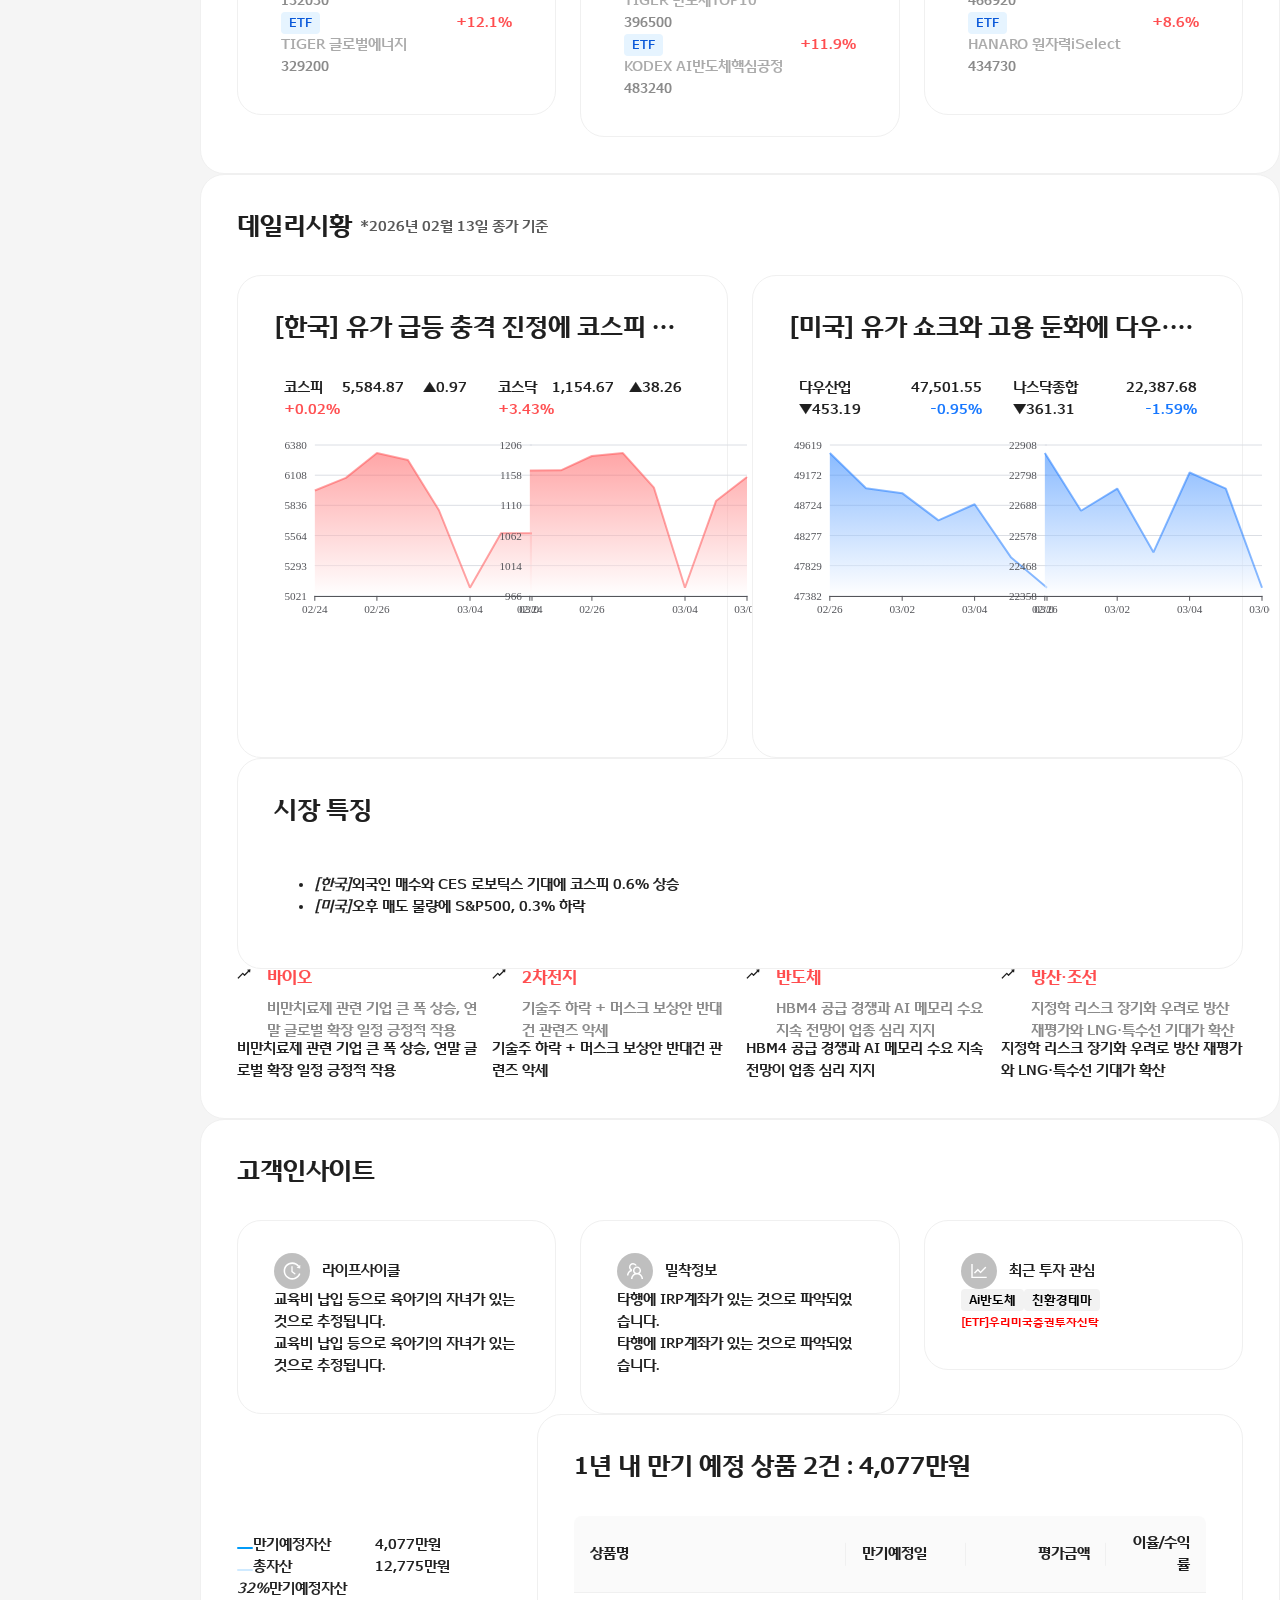
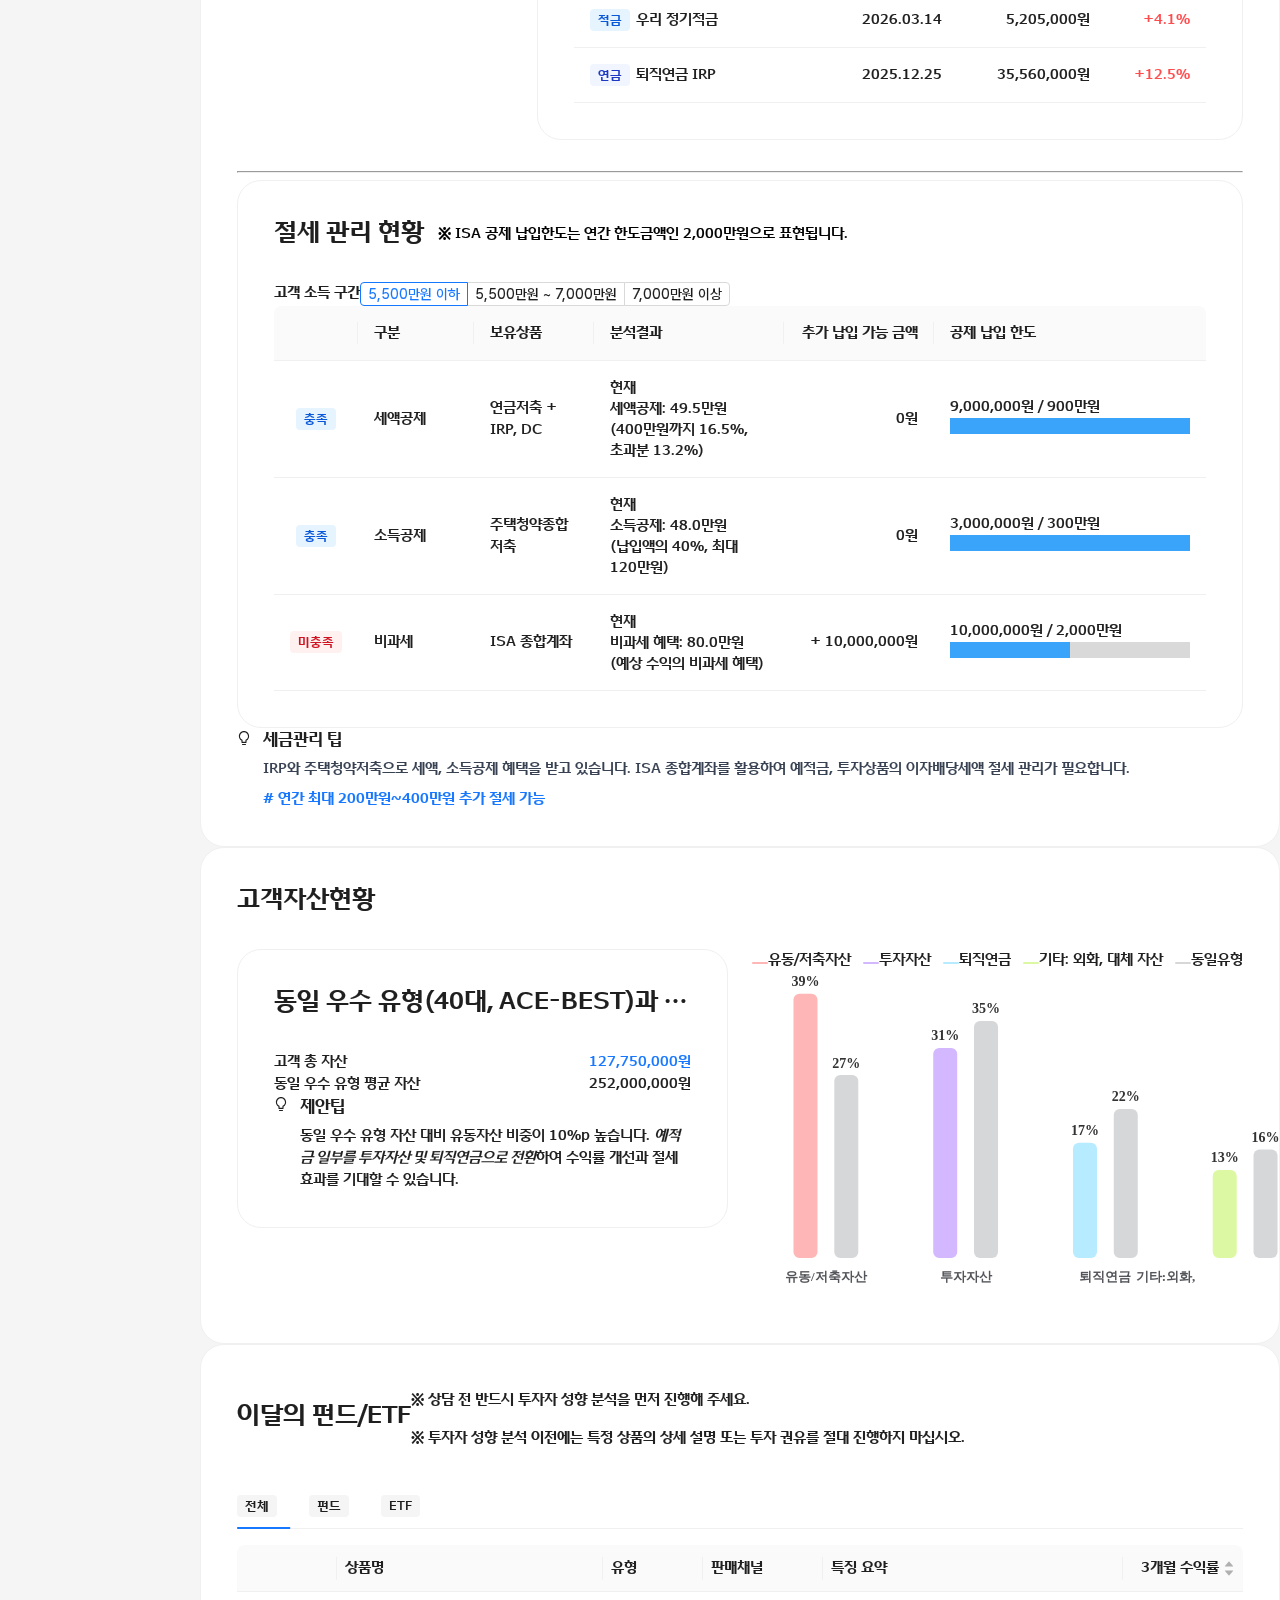
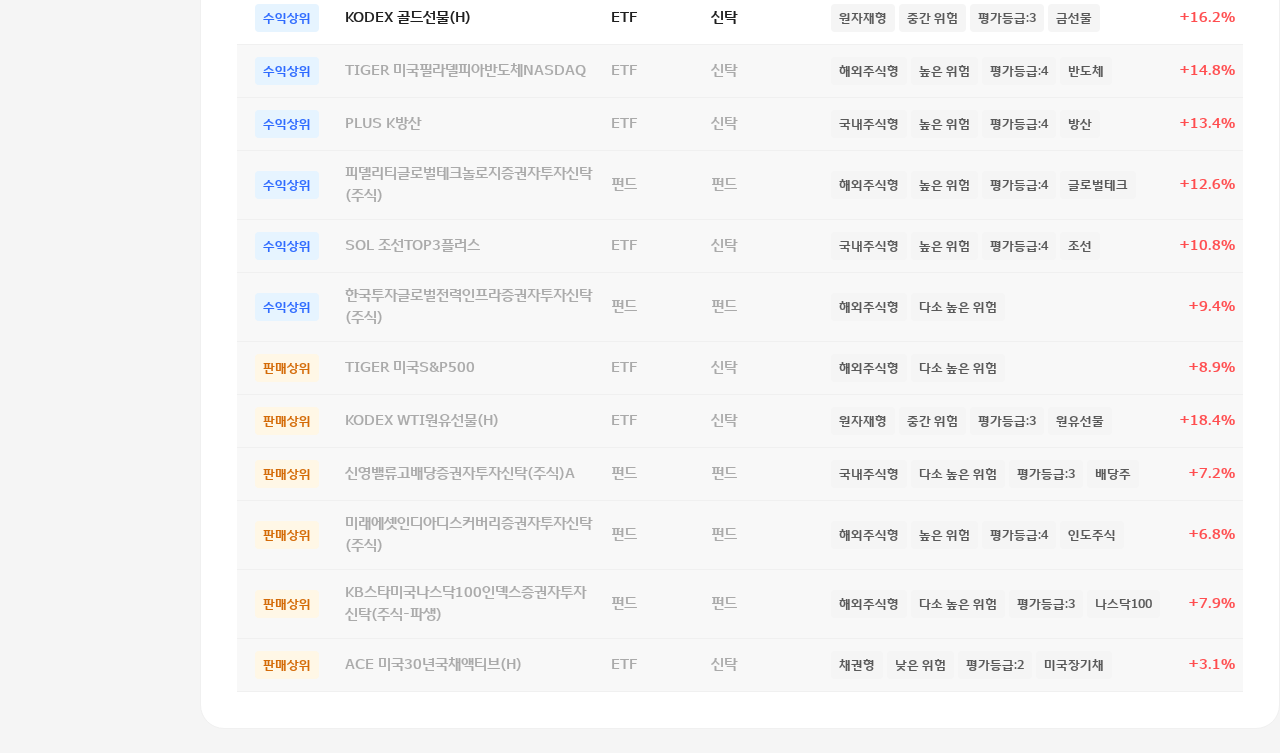
==== commit b296f27c: "Revert "fix: convert absolute references to relative paths" This reverts commit ace4e7b1fc707dd76f46" ====
--- a/index.html
+++ b/index.html
@@ -1,6 +1,6 @@
 ﻿<!DOCTYPE html>
 
-<!-- saved from url=(0031) -->
+<!-- saved from url=(0031)http://shinhan-wma.kro.kr:8585/ -->
 <html lang="en">
 <head>
 <meta content="text/html; charset=utf-8" http-equiv="Content-Type"/>
@@ -14540,12 +14540,12 @@
 <div style="display: none;">
 <div class="css-xbngoj css-var-_r_0_ ant-anchor-css-var ant-anchor-wrapper" style="max-height: calc(-240px + 100vh);">
 <div class="ant-anchor ant-anchor-fixed"><span class="ant-anchor-ink"></span>
-<div class="ant-anchor-link"><a class="ant-anchor-link-title" href="#sales" title="sales">sales</a></div>
-<div class="ant-anchor-link"><a class="ant-anchor-link-title" href="#issues" title="issues">issues</a></div>
-<div class="ant-anchor-link"><a class="ant-anchor-link-title" href="#daily" title="daily">daily</a></div>
-<div class="ant-anchor-link"><a class="ant-anchor-link-title" href="#insights" title="insights">insights</a></div>
-<div class="ant-anchor-link"><a class="ant-anchor-link-title" href="#assets" title="assets">assets</a></div>
-<div class="ant-anchor-link"><a class="ant-anchor-link-title" href="#product" title="product">product</a></div>
+<div class="ant-anchor-link"><a class="ant-anchor-link-title" href="http://shinhan-wma.kro.kr:8585/#sales" title="sales">sales</a></div>
+<div class="ant-anchor-link"><a class="ant-anchor-link-title" href="http://shinhan-wma.kro.kr:8585/#issues" title="issues">issues</a></div>
+<div class="ant-anchor-link"><a class="ant-anchor-link-title" href="http://shinhan-wma.kro.kr:8585/#daily" title="daily">daily</a></div>
+<div class="ant-anchor-link"><a class="ant-anchor-link-title" href="http://shinhan-wma.kro.kr:8585/#insights" title="insights">insights</a></div>
+<div class="ant-anchor-link"><a class="ant-anchor-link-title" href="http://shinhan-wma.kro.kr:8585/#assets" title="assets">assets</a></div>
+<div class="ant-anchor-link"><a class="ant-anchor-link-title" href="http://shinhan-wma.kro.kr:8585/#product" title="product">product</a></div>
 </div>
 </div>
 </div>
@@ -14573,7 +14573,7 @@
 <rect fill="white" height="29.8682" width="114"></rect>
 </clippath>
 </defs>
-</svg></h2><a aria-current="page" class="sc-oQLfz kltWlJ active" data-status="active" href="#/"><svg fill="none" height="1em" style="color: currentcolor;" viewbox="0 0 14 14" width="1em" xmlns="http://www.w3.org/2000/svg">
+</svg></h2><a aria-current="page" class="sc-oQLfz kltWlJ active" data-status="active" href="http://shinhan-wma.kro.kr:8585/#/"><svg fill="none" height="1em" style="color: currentcolor;" viewbox="0 0 14 14" width="1em" xmlns="http://www.w3.org/2000/svg">
 <path d="M13.0703 9.38573L13.0676 9.383C12.4646 8.10741 11.5309 7.45116 10.2881 7.45116C9.04531 7.45116 8.11152 8.10878 7.50723 9.383V9.38437C7.4334 9.54159 7.4334 9.7248 7.50723 9.88202C8.11152 11.1562 9.04531 11.8125 10.2881 11.8125C11.5309 11.8125 12.4646 11.1549 13.0689 9.88066C13.1428 9.72343 13.1428 9.54159 13.0703 9.38573ZM10.2881 10.9375C9.43906 10.9375 8.81973 10.5273 8.35898 9.63183C8.81836 8.73632 9.43906 8.32616 10.2881 8.32616C11.1371 8.32616 11.7564 8.73632 12.2172 9.63183C11.7578 10.5273 11.1371 10.9375 10.2881 10.9375Z" fill="currentColor" stroke="none"></path>
 <path d="M9.5293 9.63866C9.5293 9.84172 9.60996 10.0365 9.75354 10.18C9.89713 10.3236 10.0919 10.4043 10.2949 10.4043C10.498 10.4043 10.6927 10.3236 10.8363 10.18C10.9799 10.0365 11.0605 9.84172 11.0605 9.63866C11.0605 9.43561 10.9799 9.24087 10.8363 9.09729C10.6927 8.9537 10.498 8.87304 10.2949 8.87304C10.0919 8.87304 9.89713 8.9537 9.75354 9.09729C9.60996 9.24087 9.5293 9.43561 9.5293 9.63866Z" fill="currentColor" stroke="none"></path>
 <path d="M1.85937 3.17187H11.4844V6.63085H12.4688V2.62499C12.4688 2.383 12.2732 2.18749 12.0312 2.18749H1.3125C1.07051 2.18749 0.875 2.383 0.875 2.62499V9.73437C0.875 9.97636 1.07051 10.1719 1.3125 10.1719H6.125V9.18749H1.85937V3.17187Z" fill="currentColor" stroke="none"></path>
@@ -14599,11 +14599,11 @@
 <path clip-rule="evenodd" d="M6.34375 1.96878C6.46457 1.96878 6.5625 2.06671 6.5625 2.18753V6.34378C6.5625 6.46458 6.46457 6.56253 6.34375 6.56253H2.1875C2.06668 6.56253 1.96875 6.46458 1.96875 6.34378V2.18753C1.96875 2.06671 2.06668 1.96878 2.1875 1.96878H6.34375ZM5.63281 2.89847H2.89844V5.63284H5.63281V2.89847ZM12.3776 4.0973C12.463 4.18272 12.463 4.32123 12.3776 4.40665L9.90272 6.88154C9.81729 6.96696 9.6788 6.96696 9.59336 6.88154L7.11849 4.40665C7.03307 4.32123 7.03307 4.18272 7.11849 4.0973L9.59338 1.62242C9.6788 1.53699 9.8173 1.53699 9.90273 1.62242L12.3776 4.0973ZM11.2175 4.25197L9.74805 2.78253L8.27859 4.25198L9.74805 5.72144L11.2175 4.25197ZM6.34375 7.43753C6.46457 7.43753 6.5625 7.53547 6.5625 7.65628V11.8125C6.5625 11.9333 6.46457 12.0313 6.34375 12.0313H2.1875C2.06668 12.0313 1.96875 11.9333 1.96875 11.8125V7.65628C1.96875 7.53547 2.06668 7.43753 2.1875 7.43753H6.34375ZM5.63281 8.36722H2.89844V11.1016H5.63281V8.36722ZM11.8125 7.43753C11.9333 7.43753 12.0312 7.53547 12.0312 7.65628V11.8125C12.0312 11.9333 11.9333 12.0313 11.8125 12.0313H7.65625C7.53543 12.0313 7.4375 11.9333 7.4375 11.8125V7.65628C7.4375 7.53547 7.53543 7.43753 7.65625 7.43753H11.8125ZM11.1016 8.36722H8.36719V11.1016H11.1016V8.36722Z" fill="currentColor" fill-rule="evenodd"></path>
 </svg><span class="ant-menu-title-content">이달의펀드/ETF</span></li>
 </ul>
-<div aria-hidden="true" style="display: none;"></div><a class="sc-oQLfz fGZCfh" href="#/fund-product"><svg fill="none" height="1em" style="color: currentcolor;" viewbox="0 0 14 14" width="1em" xmlns="http://www.w3.org/2000/svg">
+<div aria-hidden="true" style="display: none;"></div><a class="sc-oQLfz fGZCfh" href="http://shinhan-wma.kro.kr:8585/#/fund-product"><svg fill="none" height="1em" style="color: currentcolor;" viewbox="0 0 14 14" width="1em" xmlns="http://www.w3.org/2000/svg">
 <path clip-rule="evenodd" d="M6.34375 1.96878C6.46457 1.96878 6.5625 2.06671 6.5625 2.18753V6.34378C6.5625 6.46458 6.46457 6.56253 6.34375 6.56253H2.1875C2.06668 6.56253 1.96875 6.46458 1.96875 6.34378V2.18753C1.96875 2.06671 2.06668 1.96878 2.1875 1.96878H6.34375ZM5.63281 2.89847H2.89844V5.63284H5.63281V2.89847ZM12.3776 4.0973C12.463 4.18272 12.463 4.32123 12.3776 4.40665L9.90272 6.88154C9.81729 6.96696 9.6788 6.96696 9.59336 6.88154L7.11849 4.40665C7.03307 4.32123 7.03307 4.18272 7.11849 4.0973L9.59338 1.62242C9.6788 1.53699 9.8173 1.53699 9.90273 1.62242L12.3776 4.0973ZM11.2175 4.25197L9.74805 2.78253L8.27859 4.25198L9.74805 5.72144L11.2175 4.25197ZM6.34375 7.43753C6.46457 7.43753 6.5625 7.53547 6.5625 7.65628V11.8125C6.5625 11.9333 6.46457 12.0313 6.34375 12.0313H2.1875C2.06668 12.0313 1.96875 11.9333 1.96875 11.8125V7.65628C1.96875 7.53547 2.06668 7.43753 2.1875 7.43753H6.34375ZM5.63281 8.36722H2.89844V11.1016H5.63281V8.36722ZM11.8125 7.43753C11.9333 7.43753 12.0312 7.53547 12.0312 7.65628V11.8125C12.0312 11.9333 11.9333 12.0313 11.8125 12.0313H7.65625C7.53543 12.0313 7.4375 11.9333 7.4375 11.8125V7.65628C7.4375 7.53547 7.53543 7.43753 7.65625 7.43753H11.8125ZM11.1016 8.36722H8.36719V11.1016H11.1016V8.36722Z" fill="currentColor" fill-rule="evenodd"></path>
-</svg><span>펀드/ETF 찾기</span></a><a class="sc-oQLfz fGZCfh" href="#/issue-account"><svg fill="none" height="1em" style="color: currentcolor;" viewbox="0 0 14 14" width="1em" xmlns="http://www.w3.org/2000/svg">
+</svg><span>펀드/ETF 찾기</span></a><a class="sc-oQLfz fGZCfh" href="http://shinhan-wma.kro.kr:8585/#/issue-account"><svg fill="none" height="1em" style="color: currentcolor;" viewbox="0 0 14 14" width="1em" xmlns="http://www.w3.org/2000/svg">
 <path d="M11.2681 9.56896C10.9259 9.22648 10.5261 8.94695 10.0869 8.74318C10.7062 8.24142 11.1014 7.4758 11.1014 6.6172C11.1014 5.10236 9.83807 3.85959 8.32323 3.88283C6.83163 3.90607 5.62987 5.1215 5.62987 6.6172C5.62987 7.4758 6.02635 8.24142 6.64432 8.74318C6.20505 8.9468 5.80517 9.22634 5.46307 9.56896C4.71659 10.3168 4.29276 11.3039 4.26542 12.3567C4.26505 12.3712 4.26761 12.3858 4.27294 12.3994C4.27828 12.4129 4.28627 12.4253 4.29647 12.4358C4.30666 12.4462 4.31884 12.4545 4.33229 12.4602C4.34574 12.4659 4.36019 12.4688 4.37479 12.4688H5.14042C5.1992 12.4688 5.24842 12.4223 5.24979 12.3635C5.27577 11.5705 5.59706 10.8281 6.1617 10.2649C6.45065 9.97438 6.79433 9.7441 7.17286 9.58733C7.5514 9.43057 7.95727 9.35044 8.36698 9.35158C9.19959 9.35158 9.98299 9.6756 10.5723 10.2649C11.1355 10.8281 11.4568 11.5705 11.4842 12.3635C11.4855 12.4223 11.5348 12.4688 11.5935 12.4688H12.3592C12.3738 12.4688 12.3882 12.4659 12.4017 12.4602C12.4151 12.4545 12.4273 12.4462 12.4375 12.4358C12.4477 12.4253 12.4557 12.4129 12.461 12.3994C12.4663 12.3858 12.4689 12.3712 12.4685 12.3567C12.4412 11.3039 12.0174 10.3168 11.2681 9.56896ZM8.36698 8.3672C7.8994 8.3672 7.45917 8.18537 7.12967 7.85451C6.96432 7.69045 6.8337 7.49477 6.74561 7.27914C6.65753 7.06351 6.61378 6.83234 6.61698 6.59943C6.62108 6.15099 6.80018 5.71759 7.11327 5.3963C7.44139 5.05998 7.88026 4.87267 8.3492 4.8672C8.81268 4.8631 9.26249 5.04357 9.59334 5.36759C9.93241 5.69982 10.1183 6.14416 10.1183 6.6172C10.1183 7.08478 9.93651 7.52365 9.60565 7.85451C9.44333 8.01761 9.25027 8.1469 9.03766 8.2349C8.82504 8.32291 8.59709 8.36787 8.36698 8.3672ZM4.94217 6.97814C4.92987 6.8592 4.92303 6.73888 4.92303 6.6172C4.92303 6.39982 4.94354 6.18791 4.98182 5.98146C4.99139 5.93224 4.96541 5.88166 4.9203 5.86115C4.73436 5.77775 4.56346 5.66291 4.41581 5.51798C4.24182 5.34928 4.1049 5.14617 4.0138 4.92159C3.9227 4.69702 3.87942 4.45593 3.8867 4.21369C3.89901 3.77482 4.07538 3.35783 4.38299 3.04338C4.72069 2.69748 5.17459 2.5088 5.65721 2.51427C6.09334 2.51837 6.51444 2.68654 6.83299 2.98459C6.941 3.08576 7.03397 3.19787 7.1119 3.31818C7.13924 3.36056 7.19256 3.37834 7.23905 3.36193C7.47967 3.27853 7.73397 3.21974 7.9951 3.1924C8.07166 3.1842 8.11541 3.10216 8.08124 3.0338C7.6369 2.1547 6.72909 1.54767 5.67909 1.53127C4.16288 1.50802 2.89959 2.7508 2.89959 4.26427C2.89959 5.12287 3.29471 5.88849 3.91405 6.39025C3.47928 6.59123 3.0787 6.86877 2.73143 7.21603C1.98221 7.96388 1.55838 8.95099 1.53104 10.0051C1.53068 10.0197 1.53323 10.0342 1.53857 10.0478C1.5439 10.0614 1.5519 10.0738 1.56209 10.0842C1.57229 10.0947 1.58447 10.103 1.59792 10.1086C1.61137 10.1143 1.62582 10.1172 1.64042 10.1172H2.40741C2.4662 10.1172 2.51542 10.0707 2.51678 10.0119C2.54276 9.21896 2.86405 8.47658 3.4287 7.9133C3.83065 7.51134 4.32284 7.23244 4.86014 7.09709C4.91346 7.08341 4.94901 7.03283 4.94217 6.97814V6.97814Z" fill="currentColor"></path>
-</svg><span>이슈계좌 관리</span></a><a class="sc-oQLfz envuUY" href="#/agent-qna"><svg fill="none" height="1em" style="color: currentcolor;" viewbox="0 0 14 14" width="1em" xmlns="http://www.w3.org/2000/svg">
+</svg><span>이슈계좌 관리</span></a><a class="sc-oQLfz envuUY" href="http://shinhan-wma.kro.kr:8585/#/agent-qna"><svg fill="none" height="1em" style="color: currentcolor;" viewbox="0 0 14 14" width="1em" xmlns="http://www.w3.org/2000/svg">
 <g clip-path="url(#clip0_27133_1172)">
 <g filter="url(#filter0_d_27133_1172)">
 <path d="M-1.83325 7.08686C4.61789 7.08686 6.68063 3.06249 6.68063 -1.34613C6.68063 6.17683 12.1611 7.04642 15.0327 7.04642C8.13013 7.04642 6.70476 12.0409 6.67123 14.9855C6.67746 15.1598 6.68063 15.3379 6.68063 15.5199C6.67258 15.3512 6.6691 15.1725 6.67123 14.9855C6.41292 7.76171 0.898359 7.08686 -1.83325 7.08686Z" fill="url(#paint0_linear_27133_1172)"></path>
@@ -14652,7 +14652,7 @@
 </svg><span>Agent Q&amp;A</span></a>
 </div>
 </div>
-</aside><a class="link-button" href="#/#" rel="noopener noreferrer"><span aria-label="like" class="anticon anticon-like" role="img"><svg aria-hidden="true" data-icon="like" fill="currentColor" focusable="false" height="1em" viewbox="64 64 896 896" width="1em">
+</aside><a class="link-button" href="http://shinhan-wma.kro.kr:8585/#/#" rel="noopener noreferrer"><span aria-label="like" class="anticon anticon-like" role="img"><svg aria-hidden="true" data-icon="like" fill="currentColor" focusable="false" height="1em" viewbox="64 64 896 896" width="1em">
 <path d="M885.9 533.7c16.8-22.2 26.1-49.4 26.1-77.7 0-44.9-25.1-87.4-65.5-111.1a67.67 67.67 0 00-34.3-9.3H572.4l6-122.9c1.4-29.7-9.1-57.9-29.5-79.4A106.62 106.62 0 00471 99.9c-52 0-98 35-111.8 85.1l-85.9 311H144c-17.7 0-32 14.3-32 32v364c0 17.7 14.3 32 32 32h601.3c9.2 0 18.2-1.8 26.5-5.4 47.6-20.3 78.3-66.8 78.3-118.4 0-12.6-1.8-25-5.4-37 16.8-22.2 26.1-49.4 26.1-77.7 0-12.6-1.8-25-5.4-37 16.8-22.2 26.1-49.4 26.1-77.7-.2-12.6-2-25.1-5.6-37.1zM184 852V568h81v284h-81zm636.4-353l-21.9 19 13.9 25.4a56.2 56.2 0 016.9 27.3c0 16.5-7.2 32.2-19.6 43l-21.9 19 13.9 25.4a56.2 56.2 0 016.9 27.3c0 16.5-7.2 32.2-19.6 43l-21.9 19 13.9 25.4a56.2 56.2 0 016.9 27.3c0 22.4-13.2 42.6-33.6 51.8H329V564.8l99.5-360.5a44.1 44.1 0 0142.2-32.3c7.6 0 15.1 2.2 21.1 6.7 9.9 7.4 15.2 18.6 14.6 30.5l-9.6 198.4h314.4C829 418.5 840 436.9 840 456c0 16.5-7.2 32.1-19.6 43z">
 </path>
 </svg></span><span>의견 게시판</span></a>
--- a/assets/index.css
+++ b/assets/index.css
@@ -1,4 +1,4 @@
-@charset "UTF-8";:root{--sp-2xs: 4px;--sp-xs: 8px;--sp-sm: 12px;--sp-md: 16px;--sp-lg: 24px;--sp-xl: 32px;--sp-2xl: 40px;--sp-body: var(--sp-lg);--sp-section: var(--sp-lg);--sp-block: var(--sp-lg);--sp-contents: var(--sp-sm);--font-2xs: .625rem;--font-xs: .75rem;--font-sm: .875rem;--font-md: 1rem;--font-lg: 1.1rem;--font-xl: 1.2rem;--font-2xl: 1.4rem;--font-3xl: 1.75rem;--fw-regular: 400;--fw-medium: 500;--fw-semibold: 600;--fw-bold: 700;--font-body-sm: var(--font-sm);--font-body-md: var(--font-md);--font-body-lg: var(--font-lg);--font-title-sm: var(--font-2xl);--font-title-md: var(--font-3xl);--font-h6: var(--font-lg);--font-h5: var(--font-xl);--font-h4: var(--font-2xl);--font-h3: var(--font-3xl);--br-sm: 4px;--br-md: 8px;--br-lg: 16px;--br-pill: 50%;--color-brand-primary-text: #0095FF}body{margin:0;font-family:Pretendard,-apple-system,sans-serif;-webkit-font-smoothing:antialiased;-moz-osx-font-smoothing:grayscale;text-rendering:optimizeLegibility;-webkit-text-stroke:.15px;-webkit-font-smoothing:subpixel-antialiased;text-shadow:0 0 1px rgba(0,0,0,.01);background:#f5f6f8}#root{max-width:1440px;min-width:1024px;margin:0 auto;padding:0}h1,h2,h3,h4,h5,h6{margin:0;padding:0}h1 svg,h2 svg,h3 svg,h4 svg,h5 svg,h6 svg{vertical-align:middle}:where(.css-dev-only-do-not-override-198drv2).ant-table-wrapper .ant-table-tbody>tr>th,:where(.css-dev-only-do-not-override-198drv2).ant-table-wrapper .ant-table-tbody>tr>td{padding:var(--sp-contents)}.ant-card{border-radius:24px}.ant-card .ant-card-head{padding:32px 36px 0;border-bottom:none}.ant-card .ant-card-body{padding:32px 36px 36px;border-bottom:none}.ant-card .ant-card-head-title{font-size:24px;font-weight:700}.ant-card .ant-card-head-title sub{font-size:.8em;vertical-align:middle;margin-left:8px}.ant-tabs-content-holder{overflow:hidden}.ant-tabs-tabpane-hidden{visibility:hidden;pointer-events:none;position:absolute;inset:0;opacity:0;transform:translate(0)}.ant-tabs-tabpane-active{visibility:visible;pointer-events:auto;position:relative;animation:tab-enter-from-left .22s cubic-bezier(.22,.61,.36,1) both}@keyframes tab-enter-from-right{0%{transform:translate(16px);opacity:.01}to{transform:translate(0);opacity:1}}@keyframes tab-enter-from-left{0%{transform:translate(-16px);opacity:.01}to{transform:translate(0);opacity:1}}.ant-row,.ant-col,.ant-flex{color:inherit;font:inherit}@font-face{font-family:Pretendard;font-weight:100 900;font-display:swap;font-style:normal;src:local("Pretendard"),url(./assets/PretendardVariable.woff2) format("woff2")}.async-query{color:inherit;font:inherit}._main-layout_mulfg_1{min-height:100vh;max-width:1440px;min-width:1024px;width:100%}._content-layout_mulfg_8{position:relative;display:flex;margin-top:var(--sp-body);margin-bottom:var(--sp-body)}.x-markdown-debug-panel{position:fixed;z-index:9999;right:0;background:#000000d9;border-radius:8px;padding:12px;font-family:SF Mono,Monaco,Inconsolata,Fira Mono,Droid Sans Mono,Source Code Pro,monospace;font-size:12px;color:#fff;width:180px;box-shadow:0 2px 8px #00000026;-webkit-backdrop-filter:blur(8px);backdrop-filter:blur(8px);-webkit-user-select:none;user-select:none;transition:box-shadow .2s}.x-markdown-debug-panel:hover{box-shadow:0 4px 12px #00000040}.x-markdown-debug-row{display:flex;align-items:center;gap:8px;margin-bottom:8px}.x-markdown-debug-row:last-child{margin-bottom:0}.x-markdown-debug-label{color:#ffffffa6;font-weight:500;min-width:60px}.x-markdown-debug-value{font-weight:600;min-width:50px;text-align:right}.x-markdown-debug-chart{margin-left:auto}.x-markdown-debug-actions{display:flex;gap:8px;margin-top:12px;padding-top:12px;border-top:1px solid rgba(255,255,255,.1)}.x-markdown-debug-action{flex:1;padding:6px 12px;background:#ffffff1a;border:1px solid rgba(255,255,255,.2);border-radius:4px;color:#fff;font-size:11px;font-family:inherit;cursor:pointer;transition:all .2s;font-weight:500}.x-markdown-debug-action:hover{background:#ffffff26;border-color:#ffffff4d}.x-markdown-debug-action:active{transform:scale(.98)}.x-markdown-debug-record-btn.recording{background:#ff4d4f33;border-color:#ff4d4f;animation:recording-pulse 1.5s ease-in-out infinite}@keyframes recording-pulse{0%,to{box-shadow:0 0 #ff4d4f66}50%{box-shadow:0 0 0 8px #ff4d4f00}}.x-markdown-debug-modal-overlay{position:fixed;inset:0;background:#000000bf;-webkit-backdrop-filter:blur(4px);backdrop-filter:blur(4px);z-index:10000;display:flex;align-items:center;justify-content:center;animation:fadeIn .2s ease-out}@keyframes fadeIn{0%{opacity:0}to{opacity:1}}.x-markdown-debug-modal{background:#1e1e1ef2;border-radius:12px;box-shadow:0 8px 32px #0006;max-width:90vw;max-height:90vh;overflow:auto;animation:slideIn .3s ease-out;border:1px solid rgba(255,255,255,.1)}@keyframes slideIn{0%{transform:translateY(-20px);opacity:0}to{transform:translateY(0);opacity:1}}.x-markdown-debug-modal-header{display:flex;align-items:center;justify-content:space-between;padding:20px 24px;border-bottom:1px solid rgba(255,255,255,.1)}.x-markdown-debug-close-btn{width:32px;height:32px;border-radius:6px;background:#ffffff1a;border:none;color:#fff;font-size:18px;cursor:pointer;display:flex;align-items:center;justify-content:center;transition:all .2s}.x-markdown-debug-close-btn:hover{background:#ff4d4f4d}.x-markdown-debug-modal-content{padding:24px}.x-markdown-debug-stats-summary{display:grid;grid-template-columns:repeat(4,1fr);gap:16px;margin-bottom:24px}.x-markdown-debug-stat-item{background:#ffffff0d;border-radius:8px;padding:16px;border:1px solid rgba(255,255,255,.1)}.x-markdown-debug-stat-label{font-size:11px;color:#fff9;margin-bottom:8px;text-transform:uppercase;letter-spacing:.5px}.x-markdown-debug-stat-value{font-size:20px;font-weight:700;color:#fff}.x-markdown-debug-chart-full{background:#ffffff05;border-radius:8px;border:1px solid rgba(255,255,255,.1)}.x-markdown-debug-chart-full .fps-line,.x-markdown-debug-chart-full .memory-line{filter:drop-shadow(0 0 4px currentColor)}.x-markdown-debug-legend{display:flex;gap:24px;justify-content:center;margin-top:16px}.x-markdown-debug-legend-item{display:flex;align-items:center;gap:8px;font-size:13px;color:#fffc}.x-markdown-debug-legend-color{width:12px;height:12px;border-radius:2px}@media(max-width:768px){.x-markdown-debug-stats-summary{grid-template-columns:repeat(2,1fr)}}@keyframes x-markdown-fade-in{0%{opacity:0}to{opacity:1}}.x-markdown{--text-color: inherit;--font-size: inherit;--margin-block: 0 0 1em 0;--td-th-padding: .85em 1em;--pre-th-td-padding: 2px 0;--border-font-weight: 600;--padding-ul-ol: 0 0 0 1em;--margin-ul-ol: 0 0 1em 1.8em;--margin-li: .25em 0;--margin-pre: 1em 0;--padding-code-inline: .2em .4em;--margin-code-inline: 0 .2em;--code-inline-text: .85em;--small-border-radius: 2px;--image-margin: .5em 0;--hr-margin: 1.5em 0;--table-margin: 1em 0;font-size:var(--font-size);line-height:1.5714285714285714;width:100%;color:var(--text-color)}.x-markdown p,.x-markdown div,.x-markdown span,.x-markdown li{word-break:break-word;overflow-wrap:break-word}.x-markdown pre,.x-markdown code{word-break:break-word;overflow-wrap:break-word;white-space:pre-wrap}.x-markdown th,.x-markdown td{padding:var(--td-th-padding)}.x-markdown th{font-weight:var(--border-font-weight)}.x-markdown pre table{box-shadow:none}.x-markdown pre td,.x-markdown pre th{padding:var(--pre-th-td-padding);border:none;text-align:left}.x-markdown p{margin:var(--margin-block)}.x-markdown p:first-child{margin-top:0}.x-markdown p:last-child{margin-bottom:0}.x-markdown ul,.x-markdown ol{margin:var(--margin-ul-ol);padding:var(--padding-ul-ol)}.x-markdown ul:first-child,.x-markdown ol:first-child{margin-top:0}.x-markdown ul:last-child,.x-markdown ol:last-child{margin-bottom:0}.x-markdown ol>li{list-style:decimal}.x-markdown ul>li{list-style:disc}.x-markdown li{margin:var(--margin-li)}.x-markdown li:first-child{margin-top:0}.x-markdown li:last-child{margin-bottom:0}.x-markdown pre{margin:var(--margin-pre);overflow-x:auto}.x-markdown pre:first-child{margin-top:0}.x-markdown pre:last-child{margin-bottom:0}.x-markdown code{padding:var(--padding-code-inline);margin:var(--margin-code-inline);font-size:var(--code-inline-text);border-radius:var(--small-border-radius)}.x-markdown pre code{padding:0;margin:0;font-size:inherit;border-radius:0;line-height:2}.x-markdown img{max-width:100%;height:auto;margin:var(--image-margin)}.x-markdown hr{margin:var(--hr-margin)}.x-markdown table:not(pre){margin:var(--table-margin);border-collapse:collapse;display:block;width:max-content;max-width:100%;overflow:auto}.x-markdown table:not(pre):first-child{margin-top:0}.x-markdown table:not(pre):last-child{margin-bottom:0}.x-markdown .inline-katex .katex-display{display:inline-block;margin:0;text-align:initial;vertical-align:middle}.x-markdown .inline-katex .katex-display>.katex{display:inline-block;text-align:initial;white-space:normal}.x-markdown .inline-katex .katex-display>.katex>.katex-html{display:inline-block;position:static}.x-markdown .inline-katex .katex-display>.katex>.katex-html>.tag{position:static}
+@charset "UTF-8";:root{--sp-2xs: 4px;--sp-xs: 8px;--sp-sm: 12px;--sp-md: 16px;--sp-lg: 24px;--sp-xl: 32px;--sp-2xl: 40px;--sp-body: var(--sp-lg);--sp-section: var(--sp-lg);--sp-block: var(--sp-lg);--sp-contents: var(--sp-sm);--font-2xs: .625rem;--font-xs: .75rem;--font-sm: .875rem;--font-md: 1rem;--font-lg: 1.1rem;--font-xl: 1.2rem;--font-2xl: 1.4rem;--font-3xl: 1.75rem;--fw-regular: 400;--fw-medium: 500;--fw-semibold: 600;--fw-bold: 700;--font-body-sm: var(--font-sm);--font-body-md: var(--font-md);--font-body-lg: var(--font-lg);--font-title-sm: var(--font-2xl);--font-title-md: var(--font-3xl);--font-h6: var(--font-lg);--font-h5: var(--font-xl);--font-h4: var(--font-2xl);--font-h3: var(--font-3xl);--br-sm: 4px;--br-md: 8px;--br-lg: 16px;--br-pill: 50%;--color-brand-primary-text: #0095FF}body{margin:0;font-family:Pretendard,-apple-system,sans-serif;-webkit-font-smoothing:antialiased;-moz-osx-font-smoothing:grayscale;text-rendering:optimizeLegibility;-webkit-text-stroke:.15px;-webkit-font-smoothing:subpixel-antialiased;text-shadow:0 0 1px rgba(0,0,0,.01);background:#f5f6f8}#root{max-width:1440px;min-width:1024px;margin:0 auto;padding:0}h1,h2,h3,h4,h5,h6{margin:0;padding:0}h1 svg,h2 svg,h3 svg,h4 svg,h5 svg,h6 svg{vertical-align:middle}:where(.css-dev-only-do-not-override-198drv2).ant-table-wrapper .ant-table-tbody>tr>th,:where(.css-dev-only-do-not-override-198drv2).ant-table-wrapper .ant-table-tbody>tr>td{padding:var(--sp-contents)}.ant-card{border-radius:24px}.ant-card .ant-card-head{padding:32px 36px 0;border-bottom:none}.ant-card .ant-card-body{padding:32px 36px 36px;border-bottom:none}.ant-card .ant-card-head-title{font-size:24px;font-weight:700}.ant-card .ant-card-head-title sub{font-size:.8em;vertical-align:middle;margin-left:8px}.ant-tabs-content-holder{overflow:hidden}.ant-tabs-tabpane-hidden{visibility:hidden;pointer-events:none;position:absolute;inset:0;opacity:0;transform:translate(0)}.ant-tabs-tabpane-active{visibility:visible;pointer-events:auto;position:relative;animation:tab-enter-from-left .22s cubic-bezier(.22,.61,.36,1) both}@keyframes tab-enter-from-right{0%{transform:translate(16px);opacity:.01}to{transform:translate(0);opacity:1}}@keyframes tab-enter-from-left{0%{transform:translate(-16px);opacity:.01}to{transform:translate(0);opacity:1}}.ant-row,.ant-col,.ant-flex{color:inherit;font:inherit}@font-face{font-family:Pretendard;font-weight:100 900;font-display:swap;font-style:normal;src:local("Pretendard"),url(/assets/PretendardVariable.woff2) format("woff2")}.async-query{color:inherit;font:inherit}._main-layout_mulfg_1{min-height:100vh;max-width:1440px;min-width:1024px;width:100%}._content-layout_mulfg_8{position:relative;display:flex;margin-top:var(--sp-body);margin-bottom:var(--sp-body)}.x-markdown-debug-panel{position:fixed;z-index:9999;right:0;background:#000000d9;border-radius:8px;padding:12px;font-family:SF Mono,Monaco,Inconsolata,Fira Mono,Droid Sans Mono,Source Code Pro,monospace;font-size:12px;color:#fff;width:180px;box-shadow:0 2px 8px #00000026;-webkit-backdrop-filter:blur(8px);backdrop-filter:blur(8px);-webkit-user-select:none;user-select:none;transition:box-shadow .2s}.x-markdown-debug-panel:hover{box-shadow:0 4px 12px #00000040}.x-markdown-debug-row{display:flex;align-items:center;gap:8px;margin-bottom:8px}.x-markdown-debug-row:last-child{margin-bottom:0}.x-markdown-debug-label{color:#ffffffa6;font-weight:500;min-width:60px}.x-markdown-debug-value{font-weight:600;min-width:50px;text-align:right}.x-markdown-debug-chart{margin-left:auto}.x-markdown-debug-actions{display:flex;gap:8px;margin-top:12px;padding-top:12px;border-top:1px solid rgba(255,255,255,.1)}.x-markdown-debug-action{flex:1;padding:6px 12px;background:#ffffff1a;border:1px solid rgba(255,255,255,.2);border-radius:4px;color:#fff;font-size:11px;font-family:inherit;cursor:pointer;transition:all .2s;font-weight:500}.x-markdown-debug-action:hover{background:#ffffff26;border-color:#ffffff4d}.x-markdown-debug-action:active{transform:scale(.98)}.x-markdown-debug-record-btn.recording{background:#ff4d4f33;border-color:#ff4d4f;animation:recording-pulse 1.5s ease-in-out infinite}@keyframes recording-pulse{0%,to{box-shadow:0 0 #ff4d4f66}50%{box-shadow:0 0 0 8px #ff4d4f00}}.x-markdown-debug-modal-overlay{position:fixed;inset:0;background:#000000bf;-webkit-backdrop-filter:blur(4px);backdrop-filter:blur(4px);z-index:10000;display:flex;align-items:center;justify-content:center;animation:fadeIn .2s ease-out}@keyframes fadeIn{0%{opacity:0}to{opacity:1}}.x-markdown-debug-modal{background:#1e1e1ef2;border-radius:12px;box-shadow:0 8px 32px #0006;max-width:90vw;max-height:90vh;overflow:auto;animation:slideIn .3s ease-out;border:1px solid rgba(255,255,255,.1)}@keyframes slideIn{0%{transform:translateY(-20px);opacity:0}to{transform:translateY(0);opacity:1}}.x-markdown-debug-modal-header{display:flex;align-items:center;justify-content:space-between;padding:20px 24px;border-bottom:1px solid rgba(255,255,255,.1)}.x-markdown-debug-close-btn{width:32px;height:32px;border-radius:6px;background:#ffffff1a;border:none;color:#fff;font-size:18px;cursor:pointer;display:flex;align-items:center;justify-content:center;transition:all .2s}.x-markdown-debug-close-btn:hover{background:#ff4d4f4d}.x-markdown-debug-modal-content{padding:24px}.x-markdown-debug-stats-summary{display:grid;grid-template-columns:repeat(4,1fr);gap:16px;margin-bottom:24px}.x-markdown-debug-stat-item{background:#ffffff0d;border-radius:8px;padding:16px;border:1px solid rgba(255,255,255,.1)}.x-markdown-debug-stat-label{font-size:11px;color:#fff9;margin-bottom:8px;text-transform:uppercase;letter-spacing:.5px}.x-markdown-debug-stat-value{font-size:20px;font-weight:700;color:#fff}.x-markdown-debug-chart-full{background:#ffffff05;border-radius:8px;border:1px solid rgba(255,255,255,.1)}.x-markdown-debug-chart-full .fps-line,.x-markdown-debug-chart-full .memory-line{filter:drop-shadow(0 0 4px currentColor)}.x-markdown-debug-legend{display:flex;gap:24px;justify-content:center;margin-top:16px}.x-markdown-debug-legend-item{display:flex;align-items:center;gap:8px;font-size:13px;color:#fffc}.x-markdown-debug-legend-color{width:12px;height:12px;border-radius:2px}@media(max-width:768px){.x-markdown-debug-stats-summary{grid-template-columns:repeat(2,1fr)}}@keyframes x-markdown-fade-in{0%{opacity:0}to{opacity:1}}.x-markdown{--text-color: inherit;--font-size: inherit;--margin-block: 0 0 1em 0;--td-th-padding: .85em 1em;--pre-th-td-padding: 2px 0;--border-font-weight: 600;--padding-ul-ol: 0 0 0 1em;--margin-ul-ol: 0 0 1em 1.8em;--margin-li: .25em 0;--margin-pre: 1em 0;--padding-code-inline: .2em .4em;--margin-code-inline: 0 .2em;--code-inline-text: .85em;--small-border-radius: 2px;--image-margin: .5em 0;--hr-margin: 1.5em 0;--table-margin: 1em 0;font-size:var(--font-size);line-height:1.5714285714285714;width:100%;color:var(--text-color)}.x-markdown p,.x-markdown div,.x-markdown span,.x-markdown li{word-break:break-word;overflow-wrap:break-word}.x-markdown pre,.x-markdown code{word-break:break-word;overflow-wrap:break-word;white-space:pre-wrap}.x-markdown th,.x-markdown td{padding:var(--td-th-padding)}.x-markdown th{font-weight:var(--border-font-weight)}.x-markdown pre table{box-shadow:none}.x-markdown pre td,.x-markdown pre th{padding:var(--pre-th-td-padding);border:none;text-align:left}.x-markdown p{margin:var(--margin-block)}.x-markdown p:first-child{margin-top:0}.x-markdown p:last-child{margin-bottom:0}.x-markdown ul,.x-markdown ol{margin:var(--margin-ul-ol);padding:var(--padding-ul-ol)}.x-markdown ul:first-child,.x-markdown ol:first-child{margin-top:0}.x-markdown ul:last-child,.x-markdown ol:last-child{margin-bottom:0}.x-markdown ol>li{list-style:decimal}.x-markdown ul>li{list-style:disc}.x-markdown li{margin:var(--margin-li)}.x-markdown li:first-child{margin-top:0}.x-markdown li:last-child{margin-bottom:0}.x-markdown pre{margin:var(--margin-pre);overflow-x:auto}.x-markdown pre:first-child{margin-top:0}.x-markdown pre:last-child{margin-bottom:0}.x-markdown code{padding:var(--padding-code-inline);margin:var(--margin-code-inline);font-size:var(--code-inline-text);border-radius:var(--small-border-radius)}.x-markdown pre code{padding:0;margin:0;font-size:inherit;border-radius:0;line-height:2}.x-markdown img{max-width:100%;height:auto;margin:var(--image-margin)}.x-markdown hr{margin:var(--hr-margin)}.x-markdown table:not(pre){margin:var(--table-margin);border-collapse:collapse;display:block;width:max-content;max-width:100%;overflow:auto}.x-markdown table:not(pre):first-child{margin-top:0}.x-markdown table:not(pre):last-child{margin-bottom:0}.x-markdown .inline-katex .katex-display{display:inline-block;margin:0;text-align:initial;vertical-align:middle}.x-markdown .inline-katex .katex-display>.katex{display:inline-block;text-align:initial;white-space:normal}.x-markdown .inline-katex .katex-display>.katex>.katex-html{display:inline-block;position:static}.x-markdown .inline-katex .katex-display>.katex>.katex-html>.tag{position:static}
 
 /* WooriDaum font override */
 @font-face {
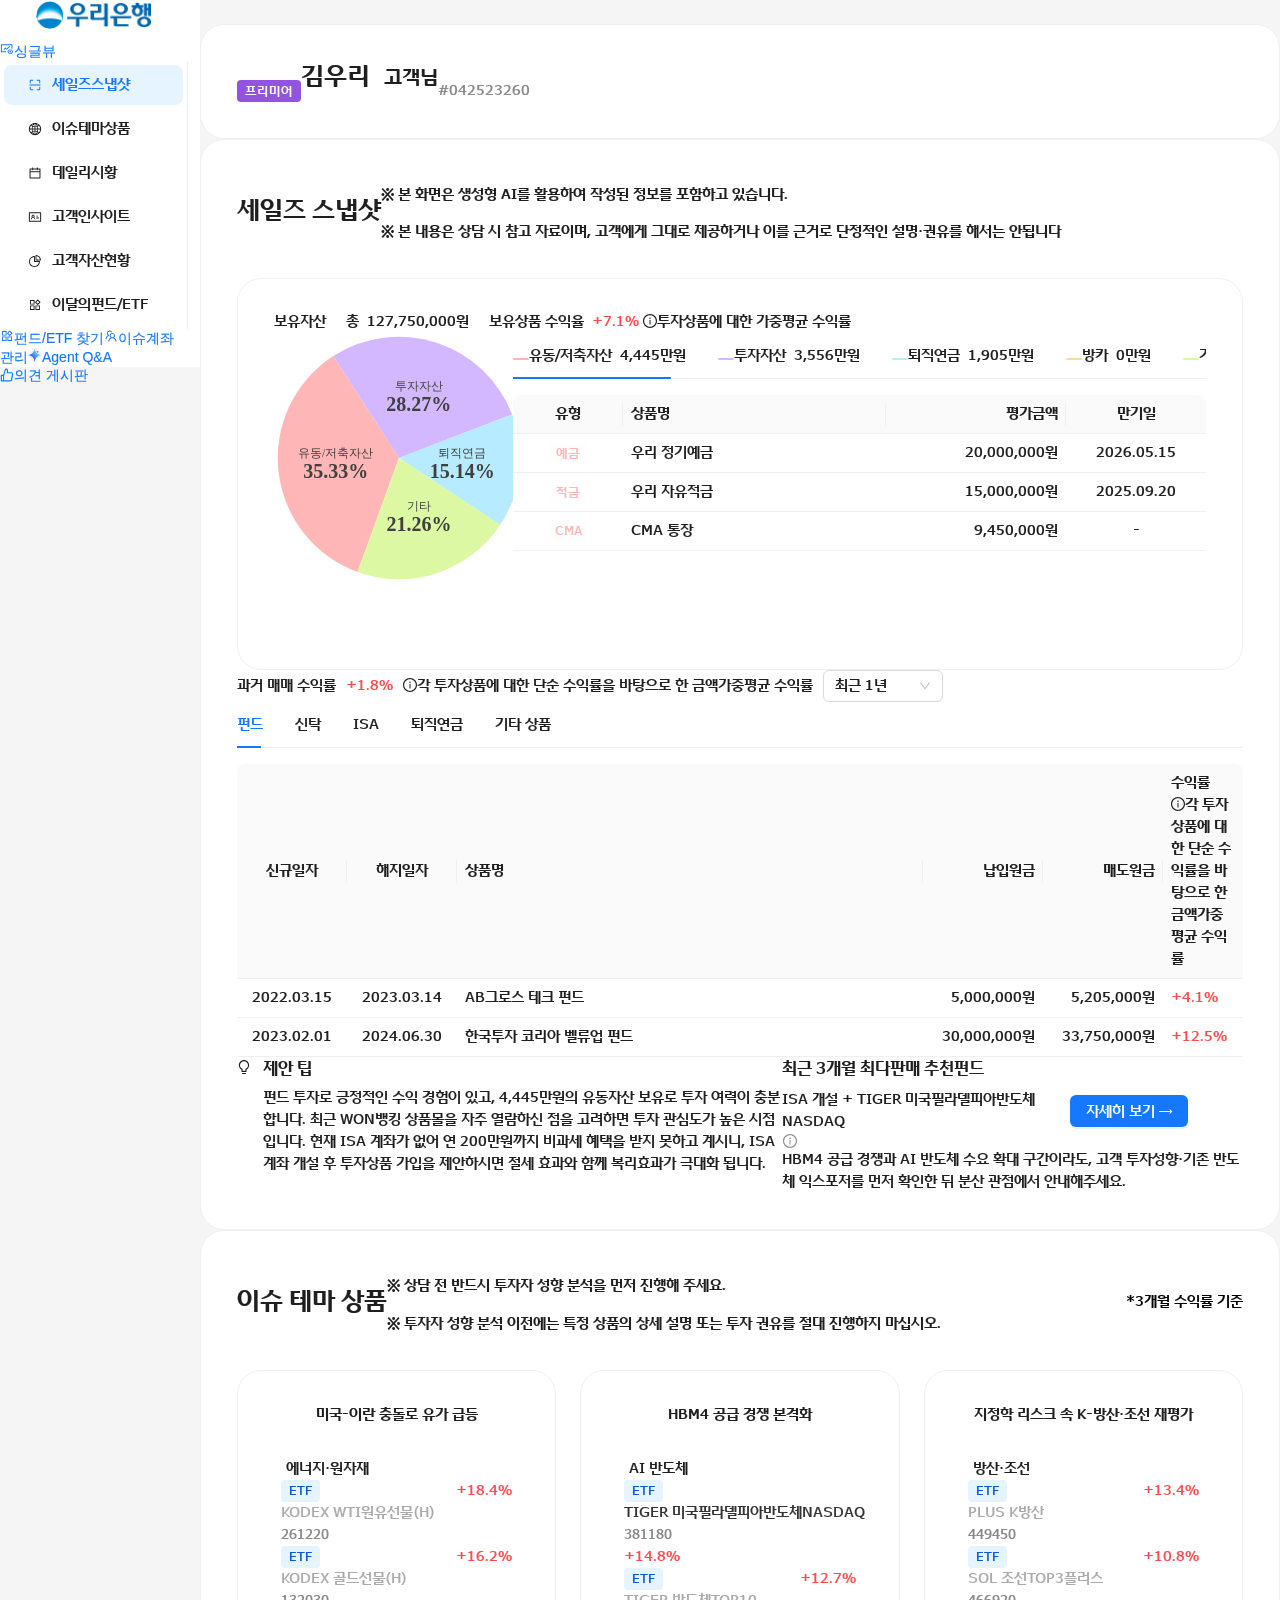
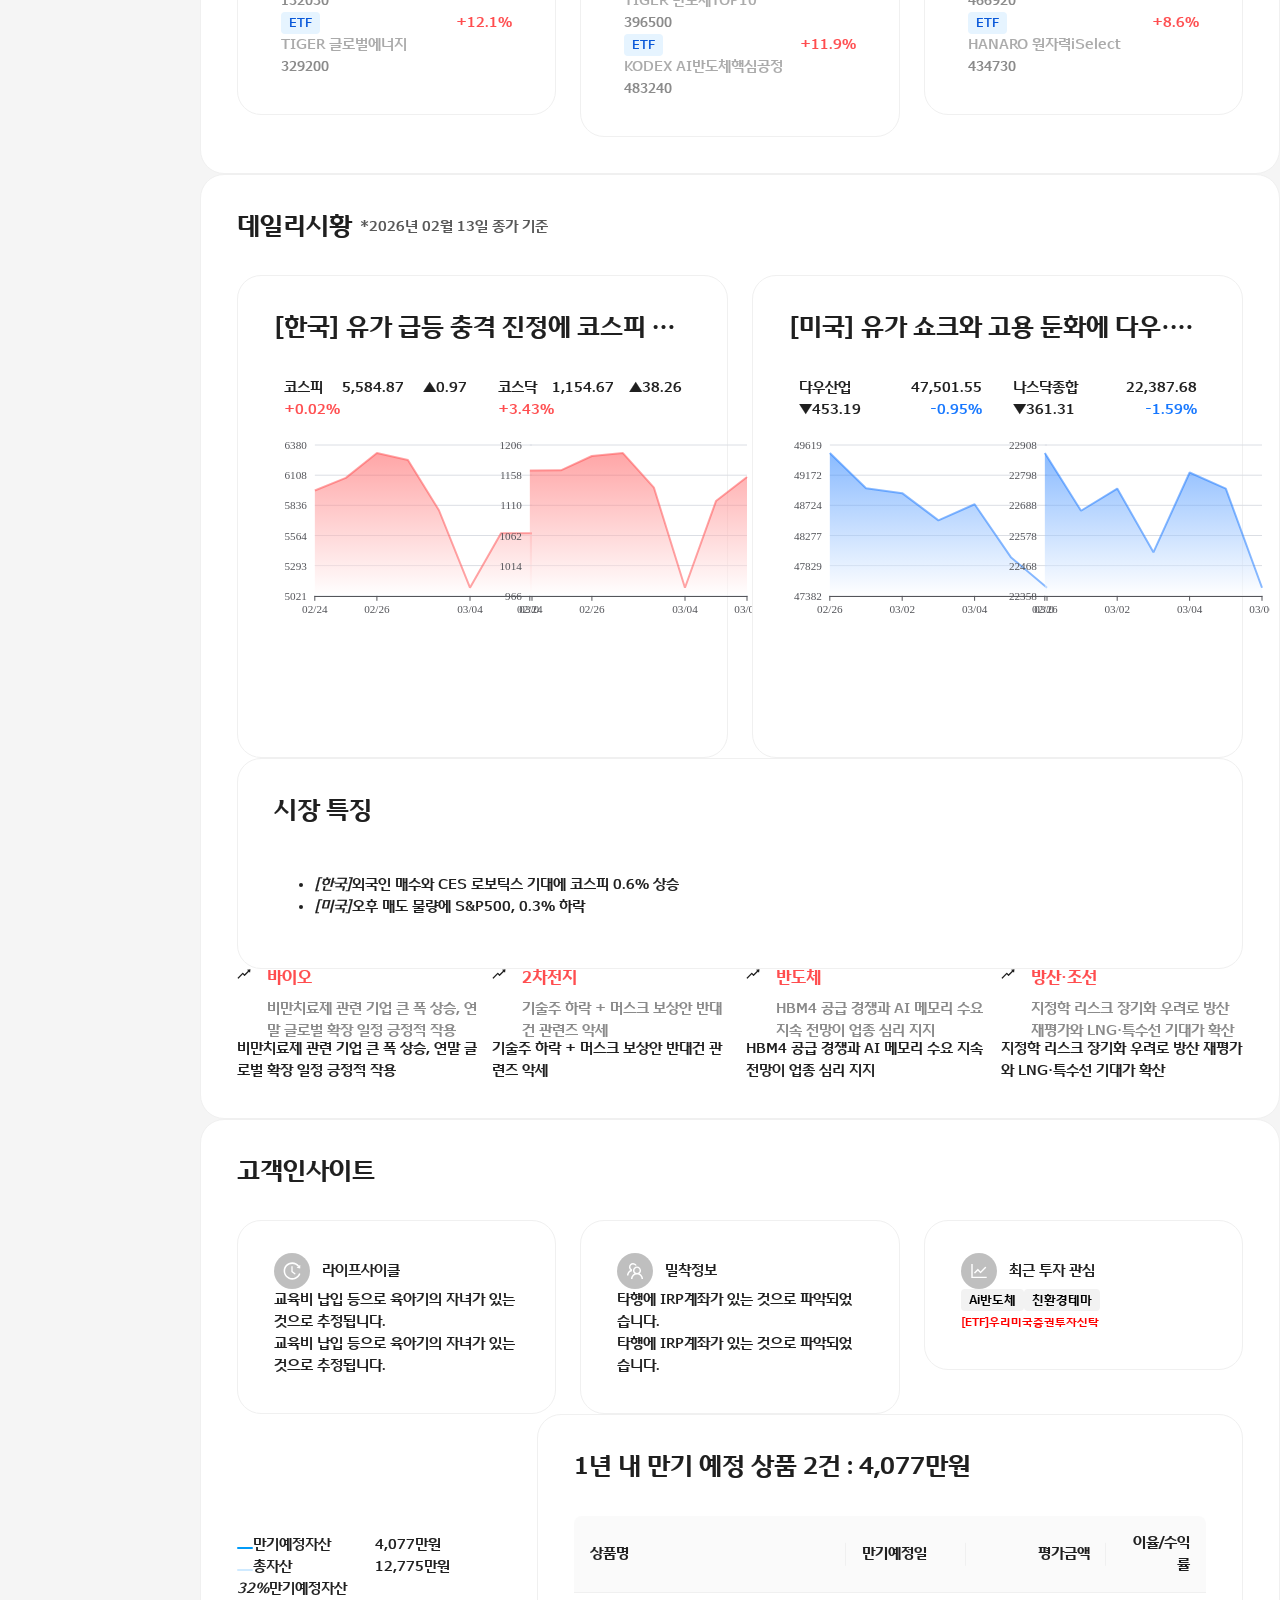
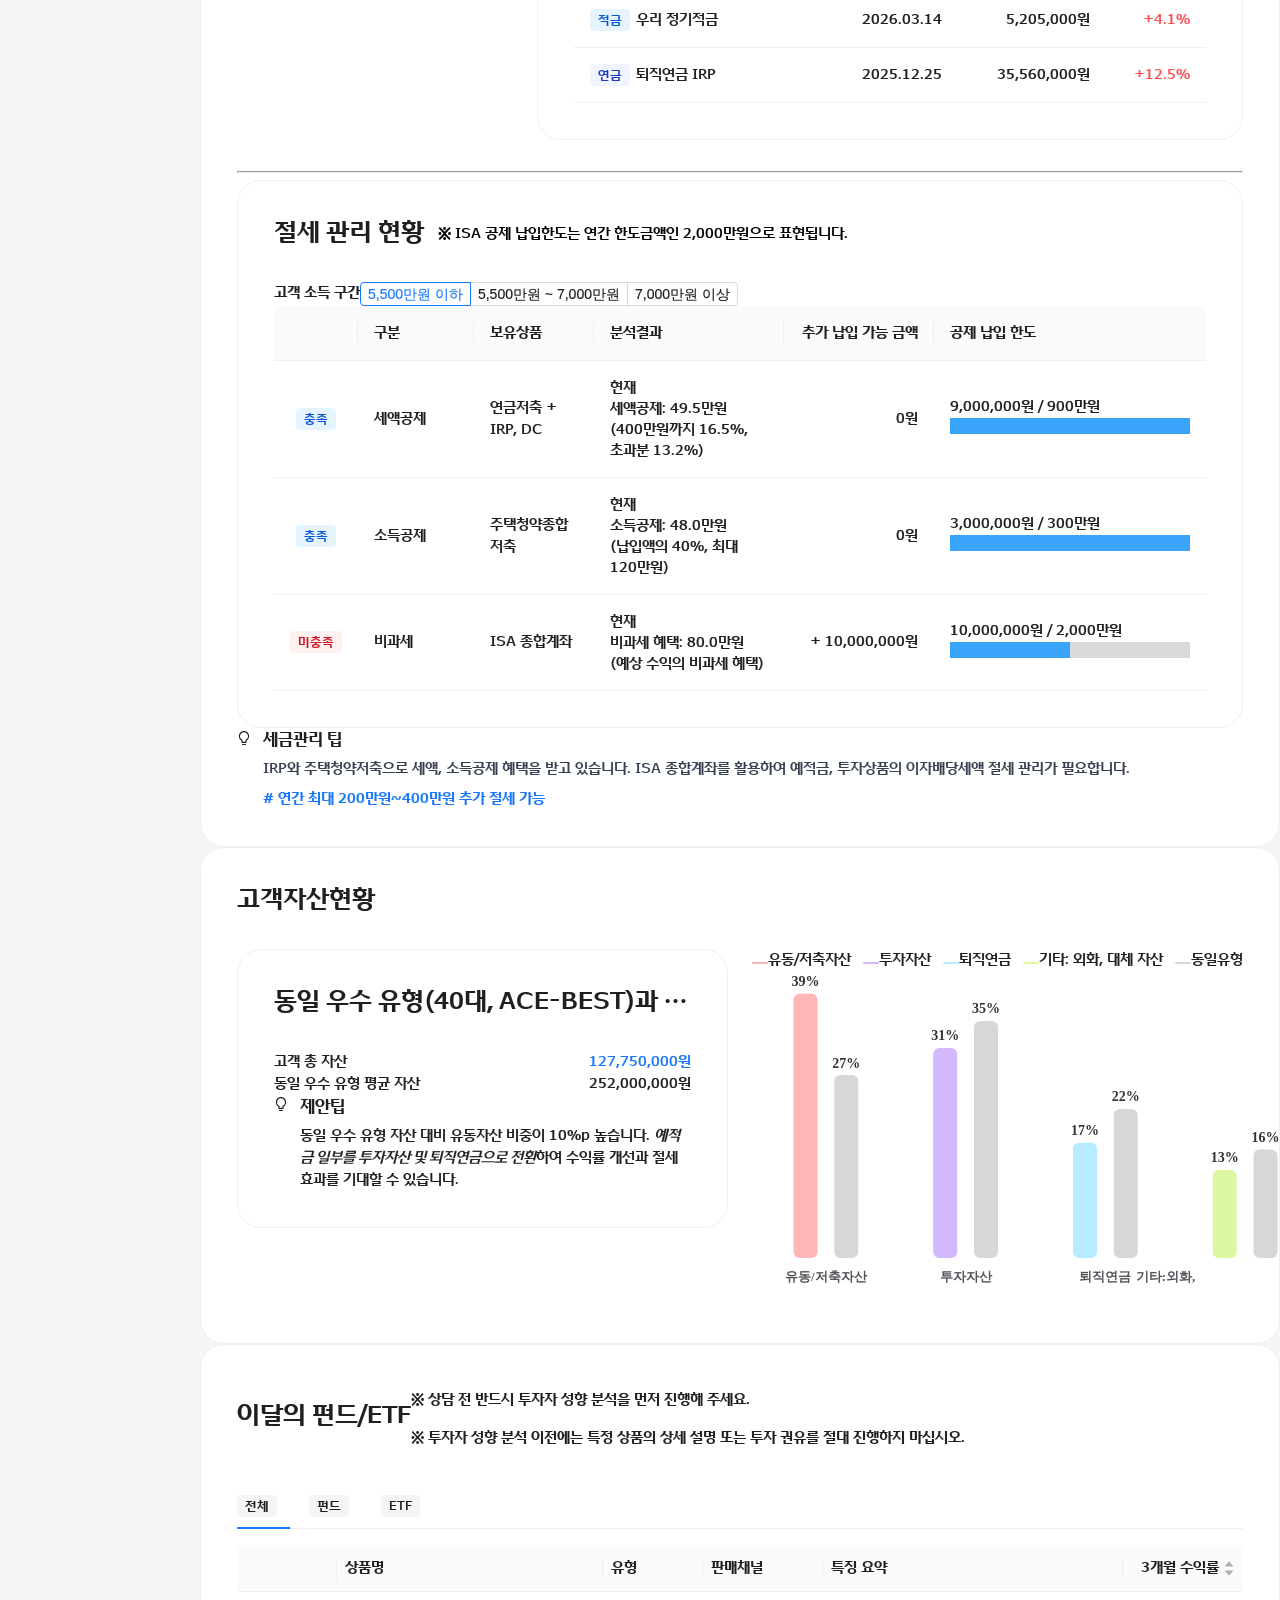
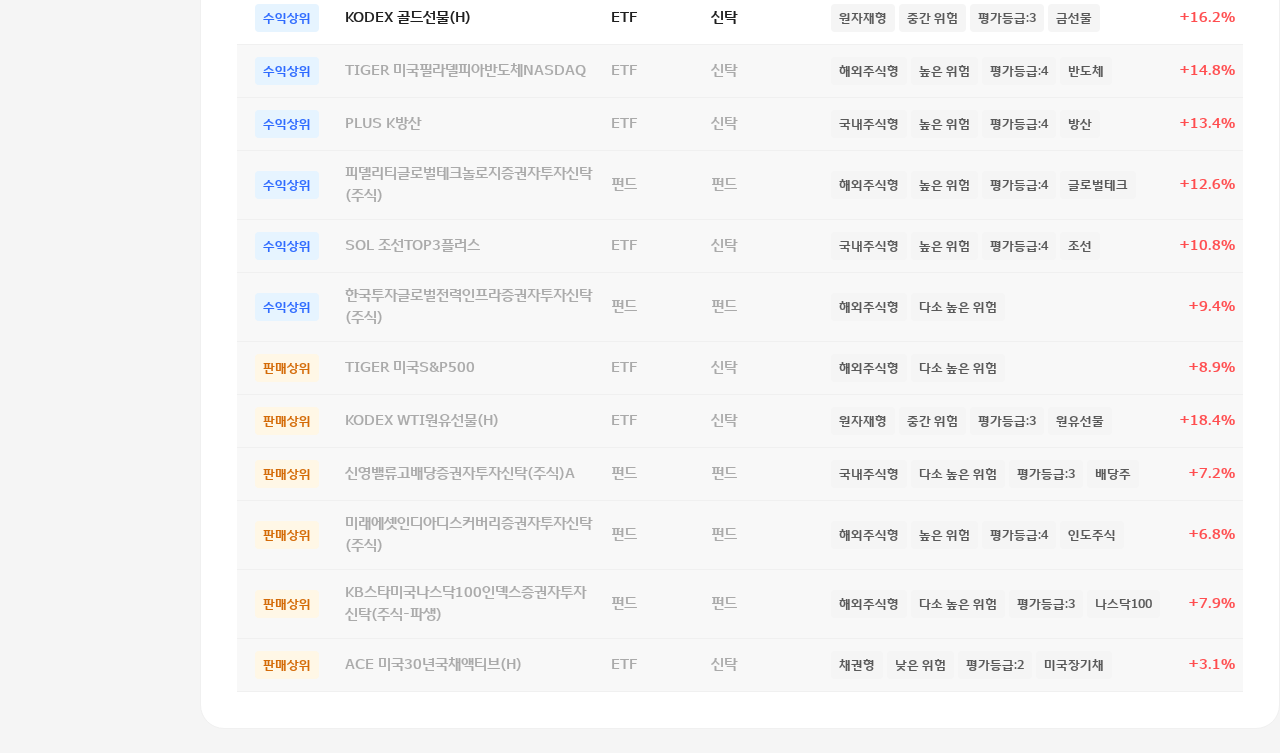
==== commit bda88cdc: "fix: make pages routes and assets relative again Switch auth, service worker, asset, and saved-host " ====
--- a/index.html
+++ b/index.html
@@ -1,6 +1,6 @@
 ﻿<!DOCTYPE html>
 
-<!-- saved from url=(0031)http://shinhan-wma.kro.kr:8585/ -->
+<!-- saved from url=(0031) -->
 <html lang="en">
 <head>
 <meta content="text/html; charset=utf-8" http-equiv="Content-Type"/>
@@ -14540,12 +14540,12 @@
 <div style="display: none;">
 <div class="css-xbngoj css-var-_r_0_ ant-anchor-css-var ant-anchor-wrapper" style="max-height: calc(-240px + 100vh);">
 <div class="ant-anchor ant-anchor-fixed"><span class="ant-anchor-ink"></span>
-<div class="ant-anchor-link"><a class="ant-anchor-link-title" href="http://shinhan-wma.kro.kr:8585/#sales" title="sales">sales</a></div>
-<div class="ant-anchor-link"><a class="ant-anchor-link-title" href="http://shinhan-wma.kro.kr:8585/#issues" title="issues">issues</a></div>
-<div class="ant-anchor-link"><a class="ant-anchor-link-title" href="http://shinhan-wma.kro.kr:8585/#daily" title="daily">daily</a></div>
-<div class="ant-anchor-link"><a class="ant-anchor-link-title" href="http://shinhan-wma.kro.kr:8585/#insights" title="insights">insights</a></div>
-<div class="ant-anchor-link"><a class="ant-anchor-link-title" href="http://shinhan-wma.kro.kr:8585/#assets" title="assets">assets</a></div>
-<div class="ant-anchor-link"><a class="ant-anchor-link-title" href="http://shinhan-wma.kro.kr:8585/#product" title="product">product</a></div>
+<div class="ant-anchor-link"><a class="ant-anchor-link-title" href="#sales" title="sales">sales</a></div>
+<div class="ant-anchor-link"><a class="ant-anchor-link-title" href="#issues" title="issues">issues</a></div>
+<div class="ant-anchor-link"><a class="ant-anchor-link-title" href="#daily" title="daily">daily</a></div>
+<div class="ant-anchor-link"><a class="ant-anchor-link-title" href="#insights" title="insights">insights</a></div>
+<div class="ant-anchor-link"><a class="ant-anchor-link-title" href="#assets" title="assets">assets</a></div>
+<div class="ant-anchor-link"><a class="ant-anchor-link-title" href="#product" title="product">product</a></div>
 </div>
 </div>
 </div>
@@ -14573,7 +14573,7 @@
 <rect fill="white" height="29.8682" width="114"></rect>
 </clippath>
 </defs>
-</svg></h2><a aria-current="page" class="sc-oQLfz kltWlJ active" data-status="active" href="http://shinhan-wma.kro.kr:8585/#/"><svg fill="none" height="1em" style="color: currentcolor;" viewbox="0 0 14 14" width="1em" xmlns="http://www.w3.org/2000/svg">
+</svg></h2><a aria-current="page" class="sc-oQLfz kltWlJ active" data-status="active" href="#/"><svg fill="none" height="1em" style="color: currentcolor;" viewbox="0 0 14 14" width="1em" xmlns="http://www.w3.org/2000/svg">
 <path d="M13.0703 9.38573L13.0676 9.383C12.4646 8.10741 11.5309 7.45116 10.2881 7.45116C9.04531 7.45116 8.11152 8.10878 7.50723 9.383V9.38437C7.4334 9.54159 7.4334 9.7248 7.50723 9.88202C8.11152 11.1562 9.04531 11.8125 10.2881 11.8125C11.5309 11.8125 12.4646 11.1549 13.0689 9.88066C13.1428 9.72343 13.1428 9.54159 13.0703 9.38573ZM10.2881 10.9375C9.43906 10.9375 8.81973 10.5273 8.35898 9.63183C8.81836 8.73632 9.43906 8.32616 10.2881 8.32616C11.1371 8.32616 11.7564 8.73632 12.2172 9.63183C11.7578 10.5273 11.1371 10.9375 10.2881 10.9375Z" fill="currentColor" stroke="none"></path>
 <path d="M9.5293 9.63866C9.5293 9.84172 9.60996 10.0365 9.75354 10.18C9.89713 10.3236 10.0919 10.4043 10.2949 10.4043C10.498 10.4043 10.6927 10.3236 10.8363 10.18C10.9799 10.0365 11.0605 9.84172 11.0605 9.63866C11.0605 9.43561 10.9799 9.24087 10.8363 9.09729C10.6927 8.9537 10.498 8.87304 10.2949 8.87304C10.0919 8.87304 9.89713 8.9537 9.75354 9.09729C9.60996 9.24087 9.5293 9.43561 9.5293 9.63866Z" fill="currentColor" stroke="none"></path>
 <path d="M1.85937 3.17187H11.4844V6.63085H12.4688V2.62499C12.4688 2.383 12.2732 2.18749 12.0312 2.18749H1.3125C1.07051 2.18749 0.875 2.383 0.875 2.62499V9.73437C0.875 9.97636 1.07051 10.1719 1.3125 10.1719H6.125V9.18749H1.85937V3.17187Z" fill="currentColor" stroke="none"></path>
@@ -14599,11 +14599,11 @@
 <path clip-rule="evenodd" d="M6.34375 1.96878C6.46457 1.96878 6.5625 2.06671 6.5625 2.18753V6.34378C6.5625 6.46458 6.46457 6.56253 6.34375 6.56253H2.1875C2.06668 6.56253 1.96875 6.46458 1.96875 6.34378V2.18753C1.96875 2.06671 2.06668 1.96878 2.1875 1.96878H6.34375ZM5.63281 2.89847H2.89844V5.63284H5.63281V2.89847ZM12.3776 4.0973C12.463 4.18272 12.463 4.32123 12.3776 4.40665L9.90272 6.88154C9.81729 6.96696 9.6788 6.96696 9.59336 6.88154L7.11849 4.40665C7.03307 4.32123 7.03307 4.18272 7.11849 4.0973L9.59338 1.62242C9.6788 1.53699 9.8173 1.53699 9.90273 1.62242L12.3776 4.0973ZM11.2175 4.25197L9.74805 2.78253L8.27859 4.25198L9.74805 5.72144L11.2175 4.25197ZM6.34375 7.43753C6.46457 7.43753 6.5625 7.53547 6.5625 7.65628V11.8125C6.5625 11.9333 6.46457 12.0313 6.34375 12.0313H2.1875C2.06668 12.0313 1.96875 11.9333 1.96875 11.8125V7.65628C1.96875 7.53547 2.06668 7.43753 2.1875 7.43753H6.34375ZM5.63281 8.36722H2.89844V11.1016H5.63281V8.36722ZM11.8125 7.43753C11.9333 7.43753 12.0312 7.53547 12.0312 7.65628V11.8125C12.0312 11.9333 11.9333 12.0313 11.8125 12.0313H7.65625C7.53543 12.0313 7.4375 11.9333 7.4375 11.8125V7.65628C7.4375 7.53547 7.53543 7.43753 7.65625 7.43753H11.8125ZM11.1016 8.36722H8.36719V11.1016H11.1016V8.36722Z" fill="currentColor" fill-rule="evenodd"></path>
 </svg><span class="ant-menu-title-content">이달의펀드/ETF</span></li>
 </ul>
-<div aria-hidden="true" style="display: none;"></div><a class="sc-oQLfz fGZCfh" href="http://shinhan-wma.kro.kr:8585/#/fund-product"><svg fill="none" height="1em" style="color: currentcolor;" viewbox="0 0 14 14" width="1em" xmlns="http://www.w3.org/2000/svg">
+<div aria-hidden="true" style="display: none;"></div><a class="sc-oQLfz fGZCfh" href="#/fund-product"><svg fill="none" height="1em" style="color: currentcolor;" viewbox="0 0 14 14" width="1em" xmlns="http://www.w3.org/2000/svg">
 <path clip-rule="evenodd" d="M6.34375 1.96878C6.46457 1.96878 6.5625 2.06671 6.5625 2.18753V6.34378C6.5625 6.46458 6.46457 6.56253 6.34375 6.56253H2.1875C2.06668 6.56253 1.96875 6.46458 1.96875 6.34378V2.18753C1.96875 2.06671 2.06668 1.96878 2.1875 1.96878H6.34375ZM5.63281 2.89847H2.89844V5.63284H5.63281V2.89847ZM12.3776 4.0973C12.463 4.18272 12.463 4.32123 12.3776 4.40665L9.90272 6.88154C9.81729 6.96696 9.6788 6.96696 9.59336 6.88154L7.11849 4.40665C7.03307 4.32123 7.03307 4.18272 7.11849 4.0973L9.59338 1.62242C9.6788 1.53699 9.8173 1.53699 9.90273 1.62242L12.3776 4.0973ZM11.2175 4.25197L9.74805 2.78253L8.27859 4.25198L9.74805 5.72144L11.2175 4.25197ZM6.34375 7.43753C6.46457 7.43753 6.5625 7.53547 6.5625 7.65628V11.8125C6.5625 11.9333 6.46457 12.0313 6.34375 12.0313H2.1875C2.06668 12.0313 1.96875 11.9333 1.96875 11.8125V7.65628C1.96875 7.53547 2.06668 7.43753 2.1875 7.43753H6.34375ZM5.63281 8.36722H2.89844V11.1016H5.63281V8.36722ZM11.8125 7.43753C11.9333 7.43753 12.0312 7.53547 12.0312 7.65628V11.8125C12.0312 11.9333 11.9333 12.0313 11.8125 12.0313H7.65625C7.53543 12.0313 7.4375 11.9333 7.4375 11.8125V7.65628C7.4375 7.53547 7.53543 7.43753 7.65625 7.43753H11.8125ZM11.1016 8.36722H8.36719V11.1016H11.1016V8.36722Z" fill="currentColor" fill-rule="evenodd"></path>
-</svg><span>펀드/ETF 찾기</span></a><a class="sc-oQLfz fGZCfh" href="http://shinhan-wma.kro.kr:8585/#/issue-account"><svg fill="none" height="1em" style="color: currentcolor;" viewbox="0 0 14 14" width="1em" xmlns="http://www.w3.org/2000/svg">
+</svg><span>펀드/ETF 찾기</span></a><a class="sc-oQLfz fGZCfh" href="#/issue-account"><svg fill="none" height="1em" style="color: currentcolor;" viewbox="0 0 14 14" width="1em" xmlns="http://www.w3.org/2000/svg">
 <path d="M11.2681 9.56896C10.9259 9.22648 10.5261 8.94695 10.0869 8.74318C10.7062 8.24142 11.1014 7.4758 11.1014 6.6172C11.1014 5.10236 9.83807 3.85959 8.32323 3.88283C6.83163 3.90607 5.62987 5.1215 5.62987 6.6172C5.62987 7.4758 6.02635 8.24142 6.64432 8.74318C6.20505 8.9468 5.80517 9.22634 5.46307 9.56896C4.71659 10.3168 4.29276 11.3039 4.26542 12.3567C4.26505 12.3712 4.26761 12.3858 4.27294 12.3994C4.27828 12.4129 4.28627 12.4253 4.29647 12.4358C4.30666 12.4462 4.31884 12.4545 4.33229 12.4602C4.34574 12.4659 4.36019 12.4688 4.37479 12.4688H5.14042C5.1992 12.4688 5.24842 12.4223 5.24979 12.3635C5.27577 11.5705 5.59706 10.8281 6.1617 10.2649C6.45065 9.97438 6.79433 9.7441 7.17286 9.58733C7.5514 9.43057 7.95727 9.35044 8.36698 9.35158C9.19959 9.35158 9.98299 9.6756 10.5723 10.2649C11.1355 10.8281 11.4568 11.5705 11.4842 12.3635C11.4855 12.4223 11.5348 12.4688 11.5935 12.4688H12.3592C12.3738 12.4688 12.3882 12.4659 12.4017 12.4602C12.4151 12.4545 12.4273 12.4462 12.4375 12.4358C12.4477 12.4253 12.4557 12.4129 12.461 12.3994C12.4663 12.3858 12.4689 12.3712 12.4685 12.3567C12.4412 11.3039 12.0174 10.3168 11.2681 9.56896ZM8.36698 8.3672C7.8994 8.3672 7.45917 8.18537 7.12967 7.85451C6.96432 7.69045 6.8337 7.49477 6.74561 7.27914C6.65753 7.06351 6.61378 6.83234 6.61698 6.59943C6.62108 6.15099 6.80018 5.71759 7.11327 5.3963C7.44139 5.05998 7.88026 4.87267 8.3492 4.8672C8.81268 4.8631 9.26249 5.04357 9.59334 5.36759C9.93241 5.69982 10.1183 6.14416 10.1183 6.6172C10.1183 7.08478 9.93651 7.52365 9.60565 7.85451C9.44333 8.01761 9.25027 8.1469 9.03766 8.2349C8.82504 8.32291 8.59709 8.36787 8.36698 8.3672ZM4.94217 6.97814C4.92987 6.8592 4.92303 6.73888 4.92303 6.6172C4.92303 6.39982 4.94354 6.18791 4.98182 5.98146C4.99139 5.93224 4.96541 5.88166 4.9203 5.86115C4.73436 5.77775 4.56346 5.66291 4.41581 5.51798C4.24182 5.34928 4.1049 5.14617 4.0138 4.92159C3.9227 4.69702 3.87942 4.45593 3.8867 4.21369C3.89901 3.77482 4.07538 3.35783 4.38299 3.04338C4.72069 2.69748 5.17459 2.5088 5.65721 2.51427C6.09334 2.51837 6.51444 2.68654 6.83299 2.98459C6.941 3.08576 7.03397 3.19787 7.1119 3.31818C7.13924 3.36056 7.19256 3.37834 7.23905 3.36193C7.47967 3.27853 7.73397 3.21974 7.9951 3.1924C8.07166 3.1842 8.11541 3.10216 8.08124 3.0338C7.6369 2.1547 6.72909 1.54767 5.67909 1.53127C4.16288 1.50802 2.89959 2.7508 2.89959 4.26427C2.89959 5.12287 3.29471 5.88849 3.91405 6.39025C3.47928 6.59123 3.0787 6.86877 2.73143 7.21603C1.98221 7.96388 1.55838 8.95099 1.53104 10.0051C1.53068 10.0197 1.53323 10.0342 1.53857 10.0478C1.5439 10.0614 1.5519 10.0738 1.56209 10.0842C1.57229 10.0947 1.58447 10.103 1.59792 10.1086C1.61137 10.1143 1.62582 10.1172 1.64042 10.1172H2.40741C2.4662 10.1172 2.51542 10.0707 2.51678 10.0119C2.54276 9.21896 2.86405 8.47658 3.4287 7.9133C3.83065 7.51134 4.32284 7.23244 4.86014 7.09709C4.91346 7.08341 4.94901 7.03283 4.94217 6.97814V6.97814Z" fill="currentColor"></path>
-</svg><span>이슈계좌 관리</span></a><a class="sc-oQLfz envuUY" href="http://shinhan-wma.kro.kr:8585/#/agent-qna"><svg fill="none" height="1em" style="color: currentcolor;" viewbox="0 0 14 14" width="1em" xmlns="http://www.w3.org/2000/svg">
+</svg><span>이슈계좌 관리</span></a><a class="sc-oQLfz envuUY" href="#/agent-qna"><svg fill="none" height="1em" style="color: currentcolor;" viewbox="0 0 14 14" width="1em" xmlns="http://www.w3.org/2000/svg">
 <g clip-path="url(#clip0_27133_1172)">
 <g filter="url(#filter0_d_27133_1172)">
 <path d="M-1.83325 7.08686C4.61789 7.08686 6.68063 3.06249 6.68063 -1.34613C6.68063 6.17683 12.1611 7.04642 15.0327 7.04642C8.13013 7.04642 6.70476 12.0409 6.67123 14.9855C6.67746 15.1598 6.68063 15.3379 6.68063 15.5199C6.67258 15.3512 6.6691 15.1725 6.67123 14.9855C6.41292 7.76171 0.898359 7.08686 -1.83325 7.08686Z" fill="url(#paint0_linear_27133_1172)"></path>
@@ -14652,7 +14652,7 @@
 </svg><span>Agent Q&amp;A</span></a>
 </div>
 </div>
-</aside><a class="link-button" href="http://shinhan-wma.kro.kr:8585/#/#" rel="noopener noreferrer"><span aria-label="like" class="anticon anticon-like" role="img"><svg aria-hidden="true" data-icon="like" fill="currentColor" focusable="false" height="1em" viewbox="64 64 896 896" width="1em">
+</aside><a class="link-button" href="#/#" rel="noopener noreferrer"><span aria-label="like" class="anticon anticon-like" role="img"><svg aria-hidden="true" data-icon="like" fill="currentColor" focusable="false" height="1em" viewbox="64 64 896 896" width="1em">
 <path d="M885.9 533.7c16.8-22.2 26.1-49.4 26.1-77.7 0-44.9-25.1-87.4-65.5-111.1a67.67 67.67 0 00-34.3-9.3H572.4l6-122.9c1.4-29.7-9.1-57.9-29.5-79.4A106.62 106.62 0 00471 99.9c-52 0-98 35-111.8 85.1l-85.9 311H144c-17.7 0-32 14.3-32 32v364c0 17.7 14.3 32 32 32h601.3c9.2 0 18.2-1.8 26.5-5.4 47.6-20.3 78.3-66.8 78.3-118.4 0-12.6-1.8-25-5.4-37 16.8-22.2 26.1-49.4 26.1-77.7 0-12.6-1.8-25-5.4-37 16.8-22.2 26.1-49.4 26.1-77.7-.2-12.6-2-25.1-5.6-37.1zM184 852V568h81v284h-81zm636.4-353l-21.9 19 13.9 25.4a56.2 56.2 0 016.9 27.3c0 16.5-7.2 32.2-19.6 43l-21.9 19 13.9 25.4a56.2 56.2 0 016.9 27.3c0 16.5-7.2 32.2-19.6 43l-21.9 19 13.9 25.4a56.2 56.2 0 016.9 27.3c0 22.4-13.2 42.6-33.6 51.8H329V564.8l99.5-360.5a44.1 44.1 0 0142.2-32.3c7.6 0 15.1 2.2 21.1 6.7 9.9 7.4 15.2 18.6 14.6 30.5l-9.6 198.4h314.4C829 418.5 840 436.9 840 456c0 16.5-7.2 32.1-19.6 43z">
 </path>
 </svg></span><span>의견 게시판</span></a>
--- a/assets/index.css
+++ b/assets/index.css
@@ -1,4 +1,4 @@
-@charset "UTF-8";:root{--sp-2xs: 4px;--sp-xs: 8px;--sp-sm: 12px;--sp-md: 16px;--sp-lg: 24px;--sp-xl: 32px;--sp-2xl: 40px;--sp-body: var(--sp-lg);--sp-section: var(--sp-lg);--sp-block: var(--sp-lg);--sp-contents: var(--sp-sm);--font-2xs: .625rem;--font-xs: .75rem;--font-sm: .875rem;--font-md: 1rem;--font-lg: 1.1rem;--font-xl: 1.2rem;--font-2xl: 1.4rem;--font-3xl: 1.75rem;--fw-regular: 400;--fw-medium: 500;--fw-semibold: 600;--fw-bold: 700;--font-body-sm: var(--font-sm);--font-body-md: var(--font-md);--font-body-lg: var(--font-lg);--font-title-sm: var(--font-2xl);--font-title-md: var(--font-3xl);--font-h6: var(--font-lg);--font-h5: var(--font-xl);--font-h4: var(--font-2xl);--font-h3: var(--font-3xl);--br-sm: 4px;--br-md: 8px;--br-lg: 16px;--br-pill: 50%;--color-brand-primary-text: #0095FF}body{margin:0;font-family:Pretendard,-apple-system,sans-serif;-webkit-font-smoothing:antialiased;-moz-osx-font-smoothing:grayscale;text-rendering:optimizeLegibility;-webkit-text-stroke:.15px;-webkit-font-smoothing:subpixel-antialiased;text-shadow:0 0 1px rgba(0,0,0,.01);background:#f5f6f8}#root{max-width:1440px;min-width:1024px;margin:0 auto;padding:0}h1,h2,h3,h4,h5,h6{margin:0;padding:0}h1 svg,h2 svg,h3 svg,h4 svg,h5 svg,h6 svg{vertical-align:middle}:where(.css-dev-only-do-not-override-198drv2).ant-table-wrapper .ant-table-tbody>tr>th,:where(.css-dev-only-do-not-override-198drv2).ant-table-wrapper .ant-table-tbody>tr>td{padding:var(--sp-contents)}.ant-card{border-radius:24px}.ant-card .ant-card-head{padding:32px 36px 0;border-bottom:none}.ant-card .ant-card-body{padding:32px 36px 36px;border-bottom:none}.ant-card .ant-card-head-title{font-size:24px;font-weight:700}.ant-card .ant-card-head-title sub{font-size:.8em;vertical-align:middle;margin-left:8px}.ant-tabs-content-holder{overflow:hidden}.ant-tabs-tabpane-hidden{visibility:hidden;pointer-events:none;position:absolute;inset:0;opacity:0;transform:translate(0)}.ant-tabs-tabpane-active{visibility:visible;pointer-events:auto;position:relative;animation:tab-enter-from-left .22s cubic-bezier(.22,.61,.36,1) both}@keyframes tab-enter-from-right{0%{transform:translate(16px);opacity:.01}to{transform:translate(0);opacity:1}}@keyframes tab-enter-from-left{0%{transform:translate(-16px);opacity:.01}to{transform:translate(0);opacity:1}}.ant-row,.ant-col,.ant-flex{color:inherit;font:inherit}@font-face{font-family:Pretendard;font-weight:100 900;font-display:swap;font-style:normal;src:local("Pretendard"),url(/assets/PretendardVariable.woff2) format("woff2")}.async-query{color:inherit;font:inherit}._main-layout_mulfg_1{min-height:100vh;max-width:1440px;min-width:1024px;width:100%}._content-layout_mulfg_8{position:relative;display:flex;margin-top:var(--sp-body);margin-bottom:var(--sp-body)}.x-markdown-debug-panel{position:fixed;z-index:9999;right:0;background:#000000d9;border-radius:8px;padding:12px;font-family:SF Mono,Monaco,Inconsolata,Fira Mono,Droid Sans Mono,Source Code Pro,monospace;font-size:12px;color:#fff;width:180px;box-shadow:0 2px 8px #00000026;-webkit-backdrop-filter:blur(8px);backdrop-filter:blur(8px);-webkit-user-select:none;user-select:none;transition:box-shadow .2s}.x-markdown-debug-panel:hover{box-shadow:0 4px 12px #00000040}.x-markdown-debug-row{display:flex;align-items:center;gap:8px;margin-bottom:8px}.x-markdown-debug-row:last-child{margin-bottom:0}.x-markdown-debug-label{color:#ffffffa6;font-weight:500;min-width:60px}.x-markdown-debug-value{font-weight:600;min-width:50px;text-align:right}.x-markdown-debug-chart{margin-left:auto}.x-markdown-debug-actions{display:flex;gap:8px;margin-top:12px;padding-top:12px;border-top:1px solid rgba(255,255,255,.1)}.x-markdown-debug-action{flex:1;padding:6px 12px;background:#ffffff1a;border:1px solid rgba(255,255,255,.2);border-radius:4px;color:#fff;font-size:11px;font-family:inherit;cursor:pointer;transition:all .2s;font-weight:500}.x-markdown-debug-action:hover{background:#ffffff26;border-color:#ffffff4d}.x-markdown-debug-action:active{transform:scale(.98)}.x-markdown-debug-record-btn.recording{background:#ff4d4f33;border-color:#ff4d4f;animation:recording-pulse 1.5s ease-in-out infinite}@keyframes recording-pulse{0%,to{box-shadow:0 0 #ff4d4f66}50%{box-shadow:0 0 0 8px #ff4d4f00}}.x-markdown-debug-modal-overlay{position:fixed;inset:0;background:#000000bf;-webkit-backdrop-filter:blur(4px);backdrop-filter:blur(4px);z-index:10000;display:flex;align-items:center;justify-content:center;animation:fadeIn .2s ease-out}@keyframes fadeIn{0%{opacity:0}to{opacity:1}}.x-markdown-debug-modal{background:#1e1e1ef2;border-radius:12px;box-shadow:0 8px 32px #0006;max-width:90vw;max-height:90vh;overflow:auto;animation:slideIn .3s ease-out;border:1px solid rgba(255,255,255,.1)}@keyframes slideIn{0%{transform:translateY(-20px);opacity:0}to{transform:translateY(0);opacity:1}}.x-markdown-debug-modal-header{display:flex;align-items:center;justify-content:space-between;padding:20px 24px;border-bottom:1px solid rgba(255,255,255,.1)}.x-markdown-debug-close-btn{width:32px;height:32px;border-radius:6px;background:#ffffff1a;border:none;color:#fff;font-size:18px;cursor:pointer;display:flex;align-items:center;justify-content:center;transition:all .2s}.x-markdown-debug-close-btn:hover{background:#ff4d4f4d}.x-markdown-debug-modal-content{padding:24px}.x-markdown-debug-stats-summary{display:grid;grid-template-columns:repeat(4,1fr);gap:16px;margin-bottom:24px}.x-markdown-debug-stat-item{background:#ffffff0d;border-radius:8px;padding:16px;border:1px solid rgba(255,255,255,.1)}.x-markdown-debug-stat-label{font-size:11px;color:#fff9;margin-bottom:8px;text-transform:uppercase;letter-spacing:.5px}.x-markdown-debug-stat-value{font-size:20px;font-weight:700;color:#fff}.x-markdown-debug-chart-full{background:#ffffff05;border-radius:8px;border:1px solid rgba(255,255,255,.1)}.x-markdown-debug-chart-full .fps-line,.x-markdown-debug-chart-full .memory-line{filter:drop-shadow(0 0 4px currentColor)}.x-markdown-debug-legend{display:flex;gap:24px;justify-content:center;margin-top:16px}.x-markdown-debug-legend-item{display:flex;align-items:center;gap:8px;font-size:13px;color:#fffc}.x-markdown-debug-legend-color{width:12px;height:12px;border-radius:2px}@media(max-width:768px){.x-markdown-debug-stats-summary{grid-template-columns:repeat(2,1fr)}}@keyframes x-markdown-fade-in{0%{opacity:0}to{opacity:1}}.x-markdown{--text-color: inherit;--font-size: inherit;--margin-block: 0 0 1em 0;--td-th-padding: .85em 1em;--pre-th-td-padding: 2px 0;--border-font-weight: 600;--padding-ul-ol: 0 0 0 1em;--margin-ul-ol: 0 0 1em 1.8em;--margin-li: .25em 0;--margin-pre: 1em 0;--padding-code-inline: .2em .4em;--margin-code-inline: 0 .2em;--code-inline-text: .85em;--small-border-radius: 2px;--image-margin: .5em 0;--hr-margin: 1.5em 0;--table-margin: 1em 0;font-size:var(--font-size);line-height:1.5714285714285714;width:100%;color:var(--text-color)}.x-markdown p,.x-markdown div,.x-markdown span,.x-markdown li{word-break:break-word;overflow-wrap:break-word}.x-markdown pre,.x-markdown code{word-break:break-word;overflow-wrap:break-word;white-space:pre-wrap}.x-markdown th,.x-markdown td{padding:var(--td-th-padding)}.x-markdown th{font-weight:var(--border-font-weight)}.x-markdown pre table{box-shadow:none}.x-markdown pre td,.x-markdown pre th{padding:var(--pre-th-td-padding);border:none;text-align:left}.x-markdown p{margin:var(--margin-block)}.x-markdown p:first-child{margin-top:0}.x-markdown p:last-child{margin-bottom:0}.x-markdown ul,.x-markdown ol{margin:var(--margin-ul-ol);padding:var(--padding-ul-ol)}.x-markdown ul:first-child,.x-markdown ol:first-child{margin-top:0}.x-markdown ul:last-child,.x-markdown ol:last-child{margin-bottom:0}.x-markdown ol>li{list-style:decimal}.x-markdown ul>li{list-style:disc}.x-markdown li{margin:var(--margin-li)}.x-markdown li:first-child{margin-top:0}.x-markdown li:last-child{margin-bottom:0}.x-markdown pre{margin:var(--margin-pre);overflow-x:auto}.x-markdown pre:first-child{margin-top:0}.x-markdown pre:last-child{margin-bottom:0}.x-markdown code{padding:var(--padding-code-inline);margin:var(--margin-code-inline);font-size:var(--code-inline-text);border-radius:var(--small-border-radius)}.x-markdown pre code{padding:0;margin:0;font-size:inherit;border-radius:0;line-height:2}.x-markdown img{max-width:100%;height:auto;margin:var(--image-margin)}.x-markdown hr{margin:var(--hr-margin)}.x-markdown table:not(pre){margin:var(--table-margin);border-collapse:collapse;display:block;width:max-content;max-width:100%;overflow:auto}.x-markdown table:not(pre):first-child{margin-top:0}.x-markdown table:not(pre):last-child{margin-bottom:0}.x-markdown .inline-katex .katex-display{display:inline-block;margin:0;text-align:initial;vertical-align:middle}.x-markdown .inline-katex .katex-display>.katex{display:inline-block;text-align:initial;white-space:normal}.x-markdown .inline-katex .katex-display>.katex>.katex-html{display:inline-block;position:static}.x-markdown .inline-katex .katex-display>.katex>.katex-html>.tag{position:static}
+@charset "UTF-8";:root{--sp-2xs: 4px;--sp-xs: 8px;--sp-sm: 12px;--sp-md: 16px;--sp-lg: 24px;--sp-xl: 32px;--sp-2xl: 40px;--sp-body: var(--sp-lg);--sp-section: var(--sp-lg);--sp-block: var(--sp-lg);--sp-contents: var(--sp-sm);--font-2xs: .625rem;--font-xs: .75rem;--font-sm: .875rem;--font-md: 1rem;--font-lg: 1.1rem;--font-xl: 1.2rem;--font-2xl: 1.4rem;--font-3xl: 1.75rem;--fw-regular: 400;--fw-medium: 500;--fw-semibold: 600;--fw-bold: 700;--font-body-sm: var(--font-sm);--font-body-md: var(--font-md);--font-body-lg: var(--font-lg);--font-title-sm: var(--font-2xl);--font-title-md: var(--font-3xl);--font-h6: var(--font-lg);--font-h5: var(--font-xl);--font-h4: var(--font-2xl);--font-h3: var(--font-3xl);--br-sm: 4px;--br-md: 8px;--br-lg: 16px;--br-pill: 50%;--color-brand-primary-text: #0095FF}body{margin:0;font-family:Pretendard,-apple-system,sans-serif;-webkit-font-smoothing:antialiased;-moz-osx-font-smoothing:grayscale;text-rendering:optimizeLegibility;-webkit-text-stroke:.15px;-webkit-font-smoothing:subpixel-antialiased;text-shadow:0 0 1px rgba(0,0,0,.01);background:#f5f6f8}#root{max-width:1440px;min-width:1024px;margin:0 auto;padding:0}h1,h2,h3,h4,h5,h6{margin:0;padding:0}h1 svg,h2 svg,h3 svg,h4 svg,h5 svg,h6 svg{vertical-align:middle}:where(.css-dev-only-do-not-override-198drv2).ant-table-wrapper .ant-table-tbody>tr>th,:where(.css-dev-only-do-not-override-198drv2).ant-table-wrapper .ant-table-tbody>tr>td{padding:var(--sp-contents)}.ant-card{border-radius:24px}.ant-card .ant-card-head{padding:32px 36px 0;border-bottom:none}.ant-card .ant-card-body{padding:32px 36px 36px;border-bottom:none}.ant-card .ant-card-head-title{font-size:24px;font-weight:700}.ant-card .ant-card-head-title sub{font-size:.8em;vertical-align:middle;margin-left:8px}.ant-tabs-content-holder{overflow:hidden}.ant-tabs-tabpane-hidden{visibility:hidden;pointer-events:none;position:absolute;inset:0;opacity:0;transform:translate(0)}.ant-tabs-tabpane-active{visibility:visible;pointer-events:auto;position:relative;animation:tab-enter-from-left .22s cubic-bezier(.22,.61,.36,1) both}@keyframes tab-enter-from-right{0%{transform:translate(16px);opacity:.01}to{transform:translate(0);opacity:1}}@keyframes tab-enter-from-left{0%{transform:translate(-16px);opacity:.01}to{transform:translate(0);opacity:1}}.ant-row,.ant-col,.ant-flex{color:inherit;font:inherit}@font-face{font-family:Pretendard;font-weight:100 900;font-display:swap;font-style:normal;src:local("Pretendard"),url(./assets/PretendardVariable.woff2) format("woff2")}.async-query{color:inherit;font:inherit}._main-layout_mulfg_1{min-height:100vh;max-width:1440px;min-width:1024px;width:100%}._content-layout_mulfg_8{position:relative;display:flex;margin-top:var(--sp-body);margin-bottom:var(--sp-body)}.x-markdown-debug-panel{position:fixed;z-index:9999;right:0;background:#000000d9;border-radius:8px;padding:12px;font-family:SF Mono,Monaco,Inconsolata,Fira Mono,Droid Sans Mono,Source Code Pro,monospace;font-size:12px;color:#fff;width:180px;box-shadow:0 2px 8px #00000026;-webkit-backdrop-filter:blur(8px);backdrop-filter:blur(8px);-webkit-user-select:none;user-select:none;transition:box-shadow .2s}.x-markdown-debug-panel:hover{box-shadow:0 4px 12px #00000040}.x-markdown-debug-row{display:flex;align-items:center;gap:8px;margin-bottom:8px}.x-markdown-debug-row:last-child{margin-bottom:0}.x-markdown-debug-label{color:#ffffffa6;font-weight:500;min-width:60px}.x-markdown-debug-value{font-weight:600;min-width:50px;text-align:right}.x-markdown-debug-chart{margin-left:auto}.x-markdown-debug-actions{display:flex;gap:8px;margin-top:12px;padding-top:12px;border-top:1px solid rgba(255,255,255,.1)}.x-markdown-debug-action{flex:1;padding:6px 12px;background:#ffffff1a;border:1px solid rgba(255,255,255,.2);border-radius:4px;color:#fff;font-size:11px;font-family:inherit;cursor:pointer;transition:all .2s;font-weight:500}.x-markdown-debug-action:hover{background:#ffffff26;border-color:#ffffff4d}.x-markdown-debug-action:active{transform:scale(.98)}.x-markdown-debug-record-btn.recording{background:#ff4d4f33;border-color:#ff4d4f;animation:recording-pulse 1.5s ease-in-out infinite}@keyframes recording-pulse{0%,to{box-shadow:0 0 #ff4d4f66}50%{box-shadow:0 0 0 8px #ff4d4f00}}.x-markdown-debug-modal-overlay{position:fixed;inset:0;background:#000000bf;-webkit-backdrop-filter:blur(4px);backdrop-filter:blur(4px);z-index:10000;display:flex;align-items:center;justify-content:center;animation:fadeIn .2s ease-out}@keyframes fadeIn{0%{opacity:0}to{opacity:1}}.x-markdown-debug-modal{background:#1e1e1ef2;border-radius:12px;box-shadow:0 8px 32px #0006;max-width:90vw;max-height:90vh;overflow:auto;animation:slideIn .3s ease-out;border:1px solid rgba(255,255,255,.1)}@keyframes slideIn{0%{transform:translateY(-20px);opacity:0}to{transform:translateY(0);opacity:1}}.x-markdown-debug-modal-header{display:flex;align-items:center;justify-content:space-between;padding:20px 24px;border-bottom:1px solid rgba(255,255,255,.1)}.x-markdown-debug-close-btn{width:32px;height:32px;border-radius:6px;background:#ffffff1a;border:none;color:#fff;font-size:18px;cursor:pointer;display:flex;align-items:center;justify-content:center;transition:all .2s}.x-markdown-debug-close-btn:hover{background:#ff4d4f4d}.x-markdown-debug-modal-content{padding:24px}.x-markdown-debug-stats-summary{display:grid;grid-template-columns:repeat(4,1fr);gap:16px;margin-bottom:24px}.x-markdown-debug-stat-item{background:#ffffff0d;border-radius:8px;padding:16px;border:1px solid rgba(255,255,255,.1)}.x-markdown-debug-stat-label{font-size:11px;color:#fff9;margin-bottom:8px;text-transform:uppercase;letter-spacing:.5px}.x-markdown-debug-stat-value{font-size:20px;font-weight:700;color:#fff}.x-markdown-debug-chart-full{background:#ffffff05;border-radius:8px;border:1px solid rgba(255,255,255,.1)}.x-markdown-debug-chart-full .fps-line,.x-markdown-debug-chart-full .memory-line{filter:drop-shadow(0 0 4px currentColor)}.x-markdown-debug-legend{display:flex;gap:24px;justify-content:center;margin-top:16px}.x-markdown-debug-legend-item{display:flex;align-items:center;gap:8px;font-size:13px;color:#fffc}.x-markdown-debug-legend-color{width:12px;height:12px;border-radius:2px}@media(max-width:768px){.x-markdown-debug-stats-summary{grid-template-columns:repeat(2,1fr)}}@keyframes x-markdown-fade-in{0%{opacity:0}to{opacity:1}}.x-markdown{--text-color: inherit;--font-size: inherit;--margin-block: 0 0 1em 0;--td-th-padding: .85em 1em;--pre-th-td-padding: 2px 0;--border-font-weight: 600;--padding-ul-ol: 0 0 0 1em;--margin-ul-ol: 0 0 1em 1.8em;--margin-li: .25em 0;--margin-pre: 1em 0;--padding-code-inline: .2em .4em;--margin-code-inline: 0 .2em;--code-inline-text: .85em;--small-border-radius: 2px;--image-margin: .5em 0;--hr-margin: 1.5em 0;--table-margin: 1em 0;font-size:var(--font-size);line-height:1.5714285714285714;width:100%;color:var(--text-color)}.x-markdown p,.x-markdown div,.x-markdown span,.x-markdown li{word-break:break-word;overflow-wrap:break-word}.x-markdown pre,.x-markdown code{word-break:break-word;overflow-wrap:break-word;white-space:pre-wrap}.x-markdown th,.x-markdown td{padding:var(--td-th-padding)}.x-markdown th{font-weight:var(--border-font-weight)}.x-markdown pre table{box-shadow:none}.x-markdown pre td,.x-markdown pre th{padding:var(--pre-th-td-padding);border:none;text-align:left}.x-markdown p{margin:var(--margin-block)}.x-markdown p:first-child{margin-top:0}.x-markdown p:last-child{margin-bottom:0}.x-markdown ul,.x-markdown ol{margin:var(--margin-ul-ol);padding:var(--padding-ul-ol)}.x-markdown ul:first-child,.x-markdown ol:first-child{margin-top:0}.x-markdown ul:last-child,.x-markdown ol:last-child{margin-bottom:0}.x-markdown ol>li{list-style:decimal}.x-markdown ul>li{list-style:disc}.x-markdown li{margin:var(--margin-li)}.x-markdown li:first-child{margin-top:0}.x-markdown li:last-child{margin-bottom:0}.x-markdown pre{margin:var(--margin-pre);overflow-x:auto}.x-markdown pre:first-child{margin-top:0}.x-markdown pre:last-child{margin-bottom:0}.x-markdown code{padding:var(--padding-code-inline);margin:var(--margin-code-inline);font-size:var(--code-inline-text);border-radius:var(--small-border-radius)}.x-markdown pre code{padding:0;margin:0;font-size:inherit;border-radius:0;line-height:2}.x-markdown img{max-width:100%;height:auto;margin:var(--image-margin)}.x-markdown hr{margin:var(--hr-margin)}.x-markdown table:not(pre){margin:var(--table-margin);border-collapse:collapse;display:block;width:max-content;max-width:100%;overflow:auto}.x-markdown table:not(pre):first-child{margin-top:0}.x-markdown table:not(pre):last-child{margin-bottom:0}.x-markdown .inline-katex .katex-display{display:inline-block;margin:0;text-align:initial;vertical-align:middle}.x-markdown .inline-katex .katex-display>.katex{display:inline-block;text-align:initial;white-space:normal}.x-markdown .inline-katex .katex-display>.katex>.katex-html{display:inline-block;position:static}.x-markdown .inline-katex .katex-display>.katex>.katex-html>.tag{position:static}
 
 /* WooriDaum font override */
 @font-face {
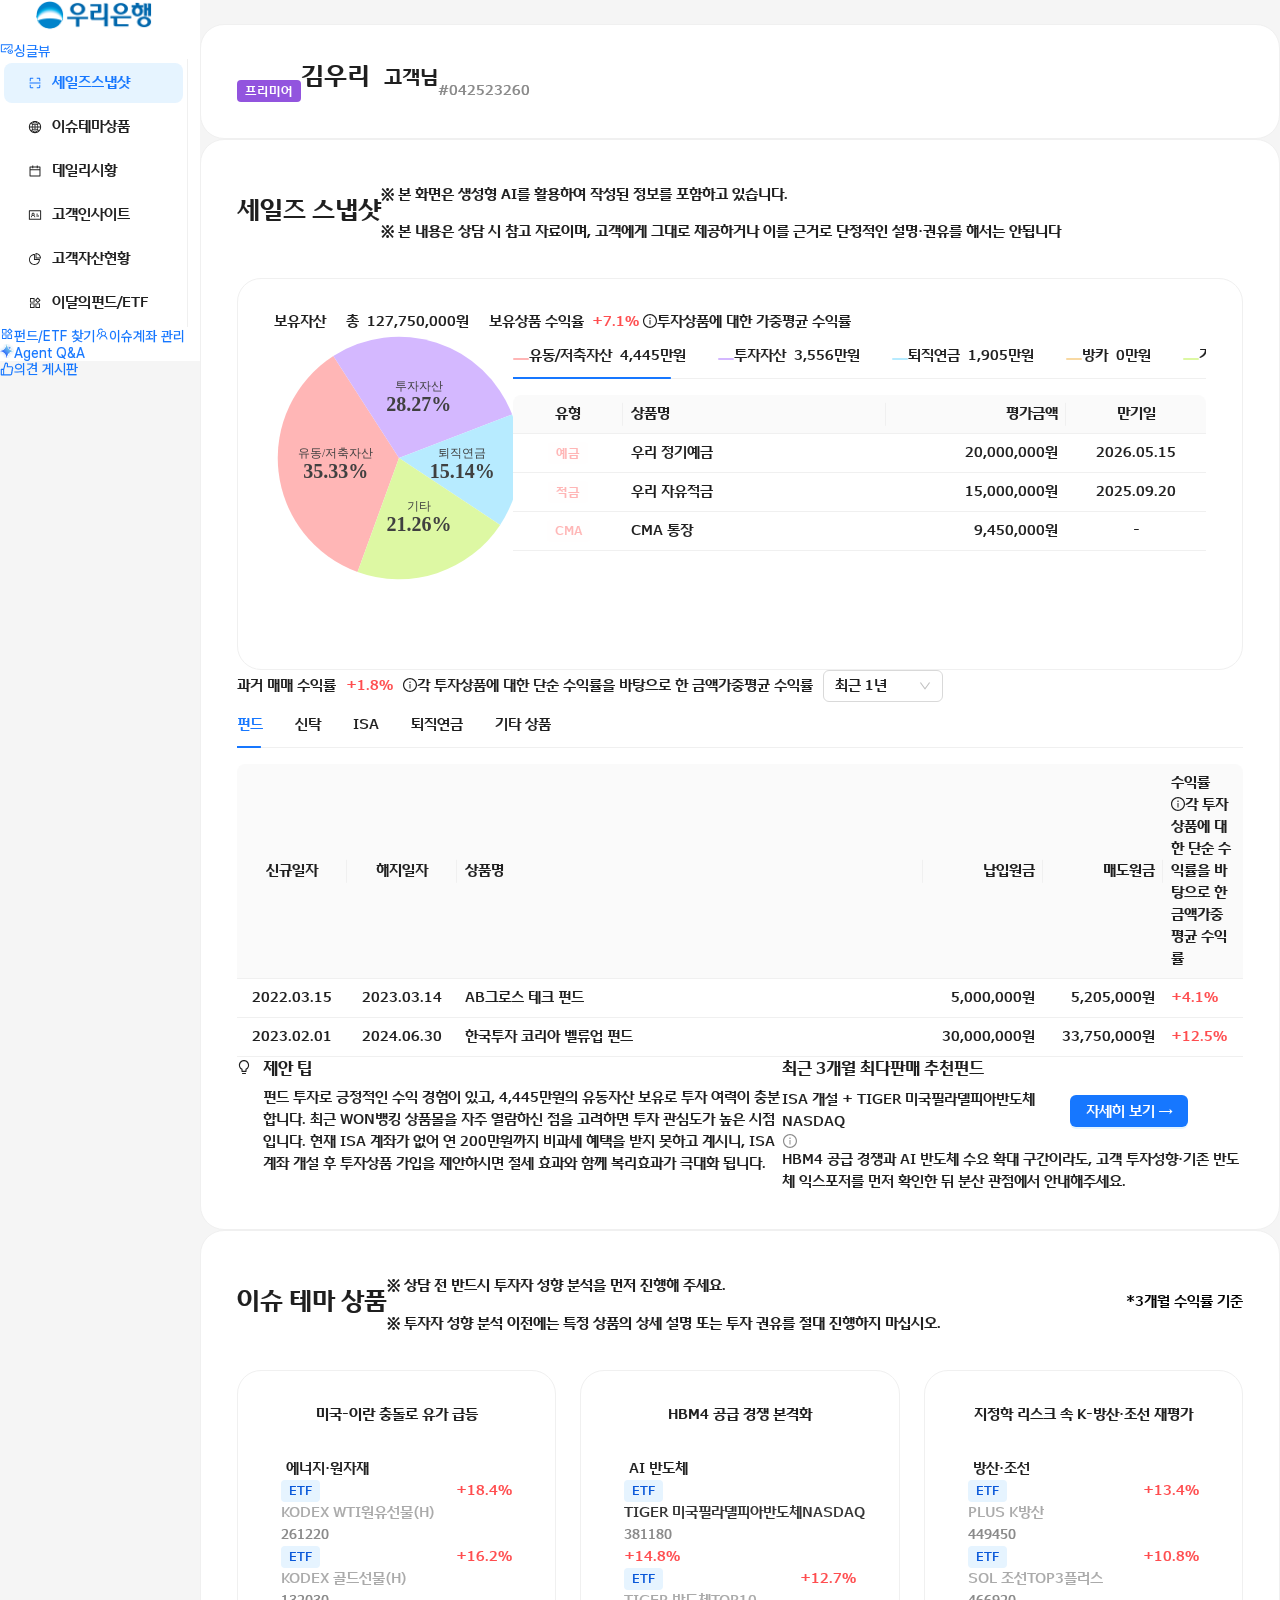
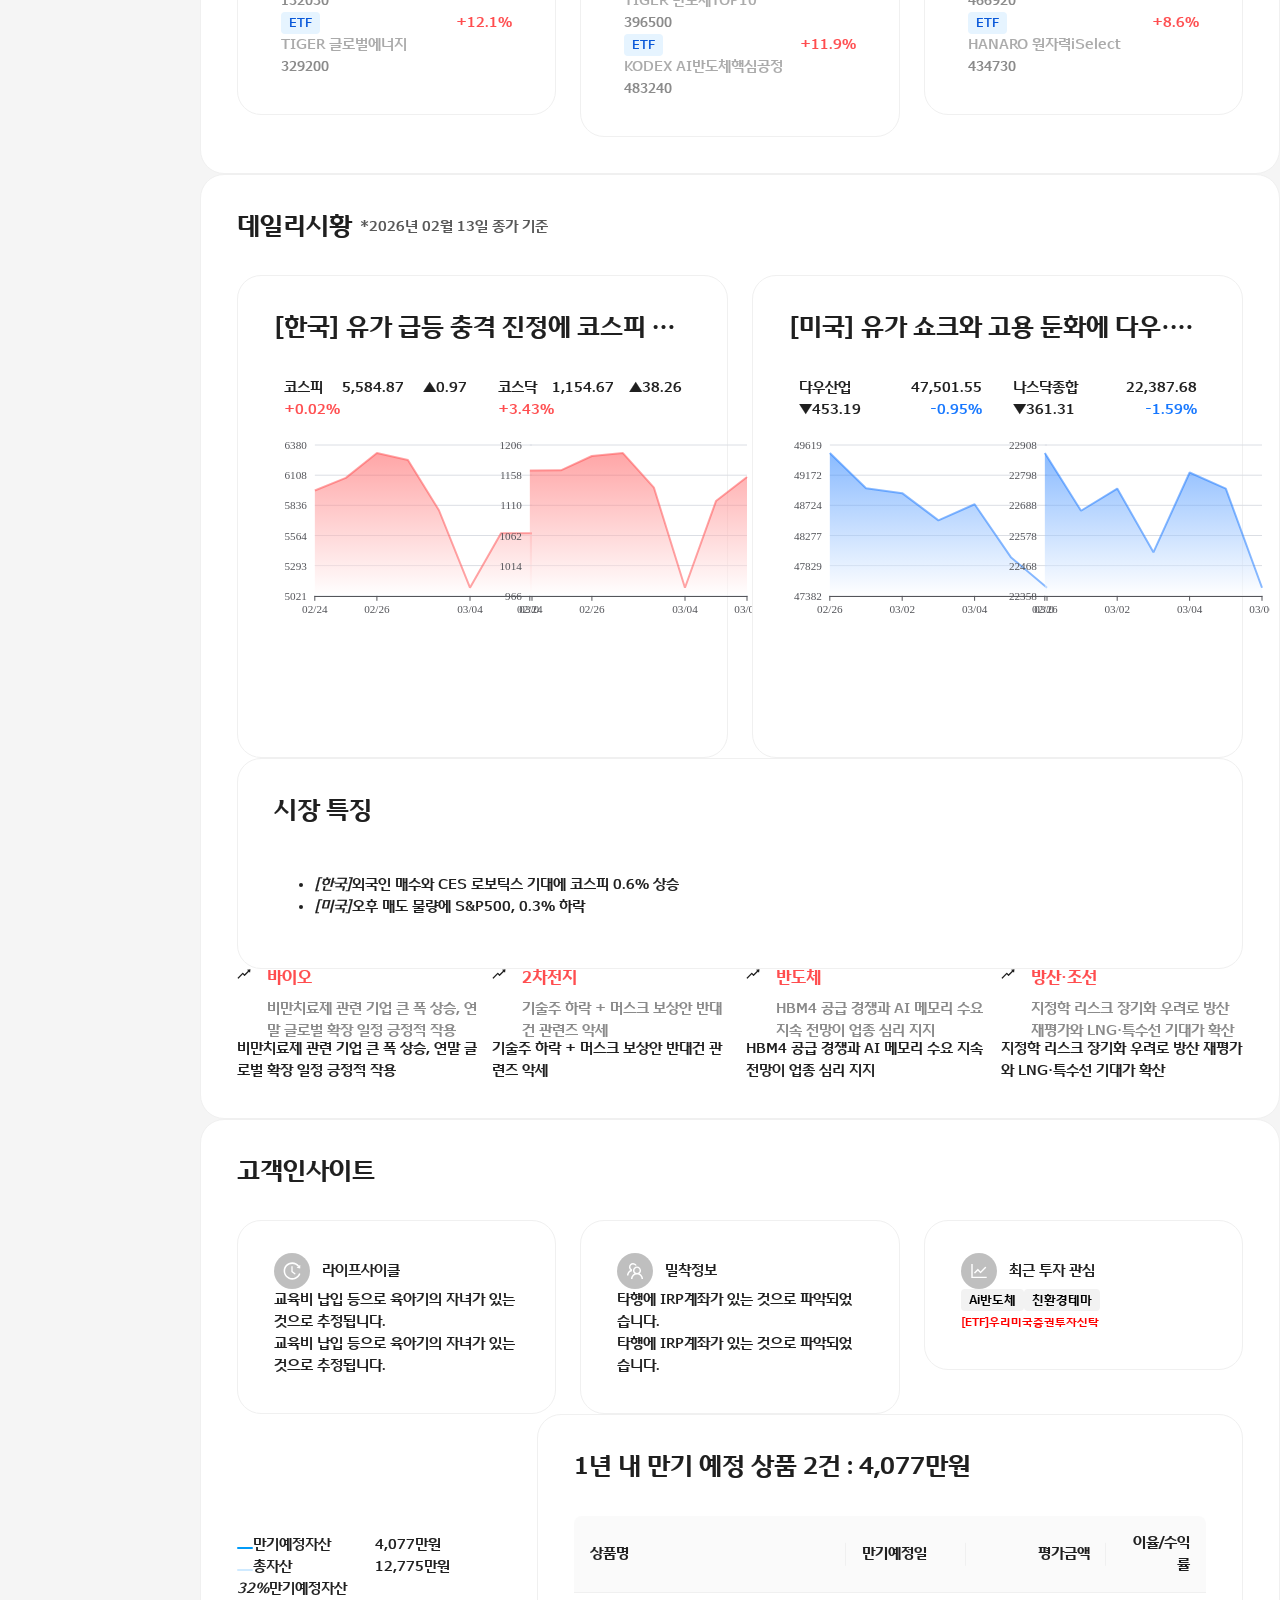
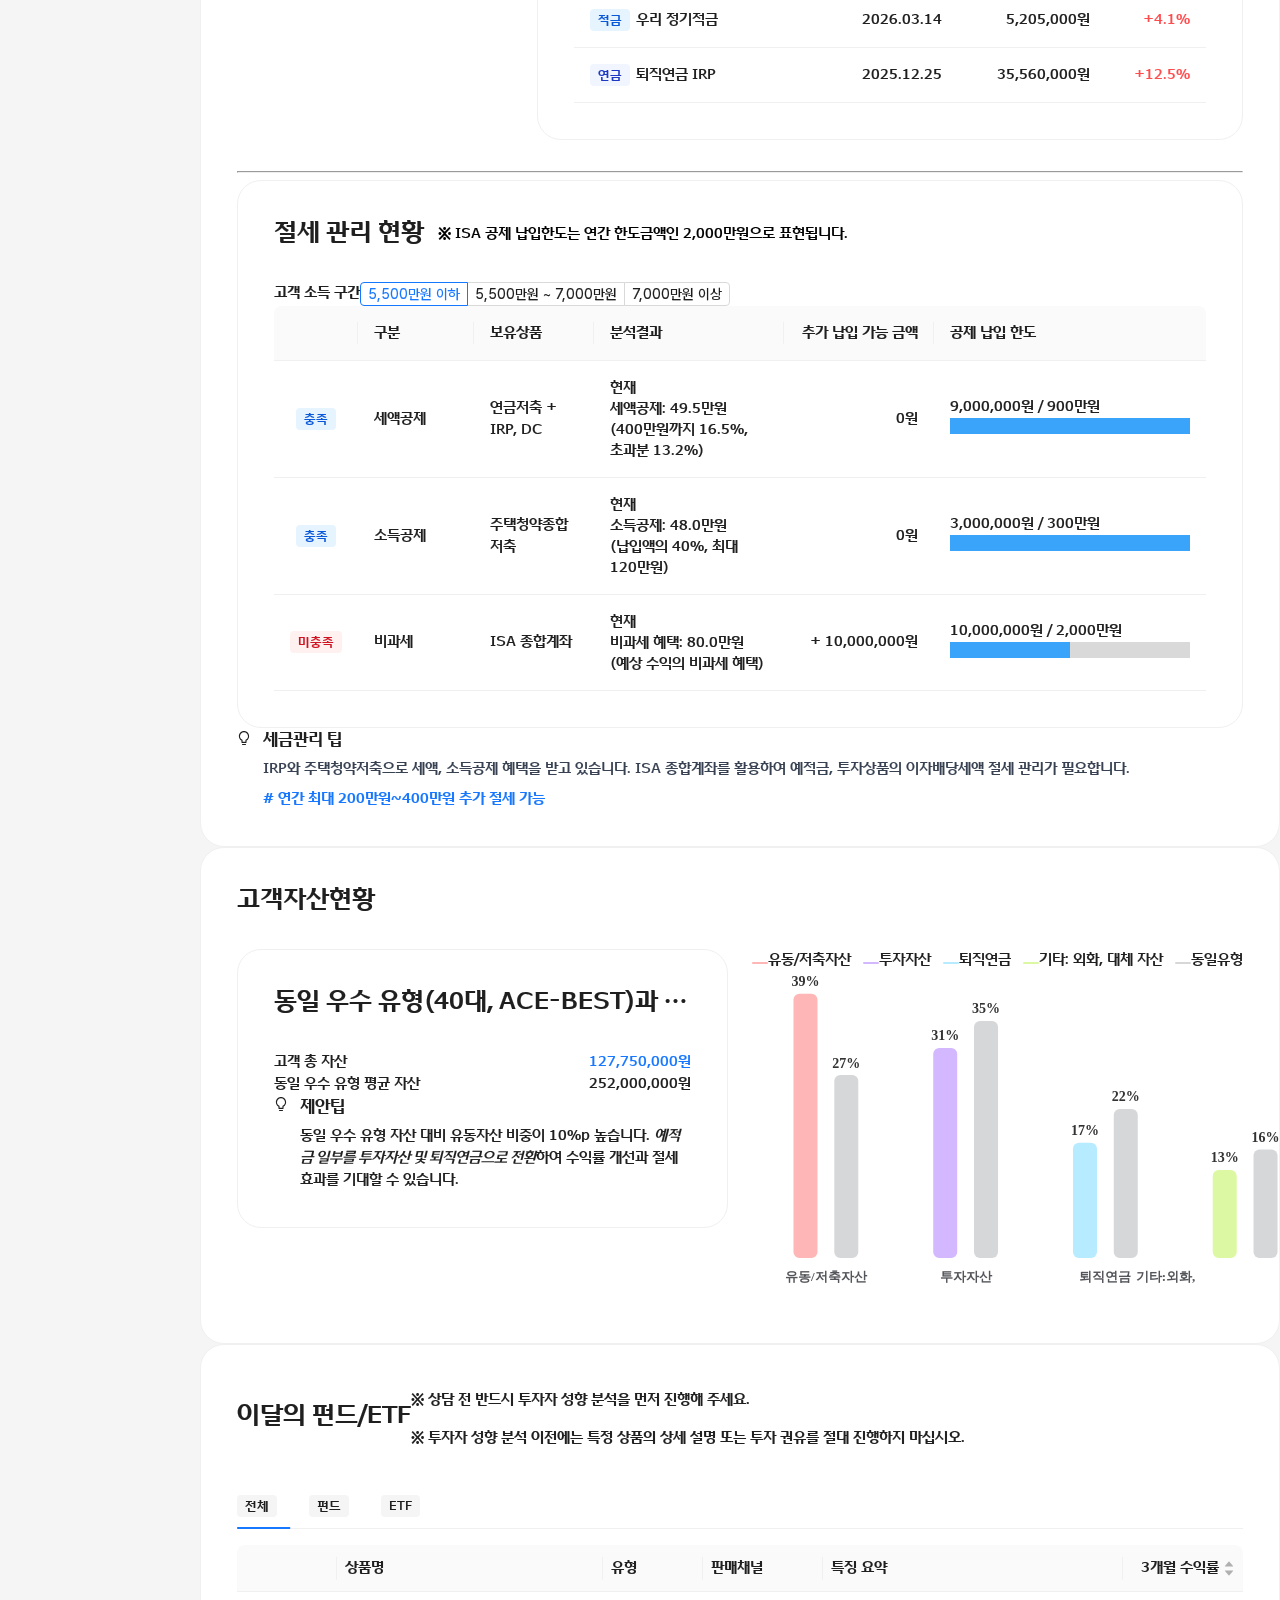
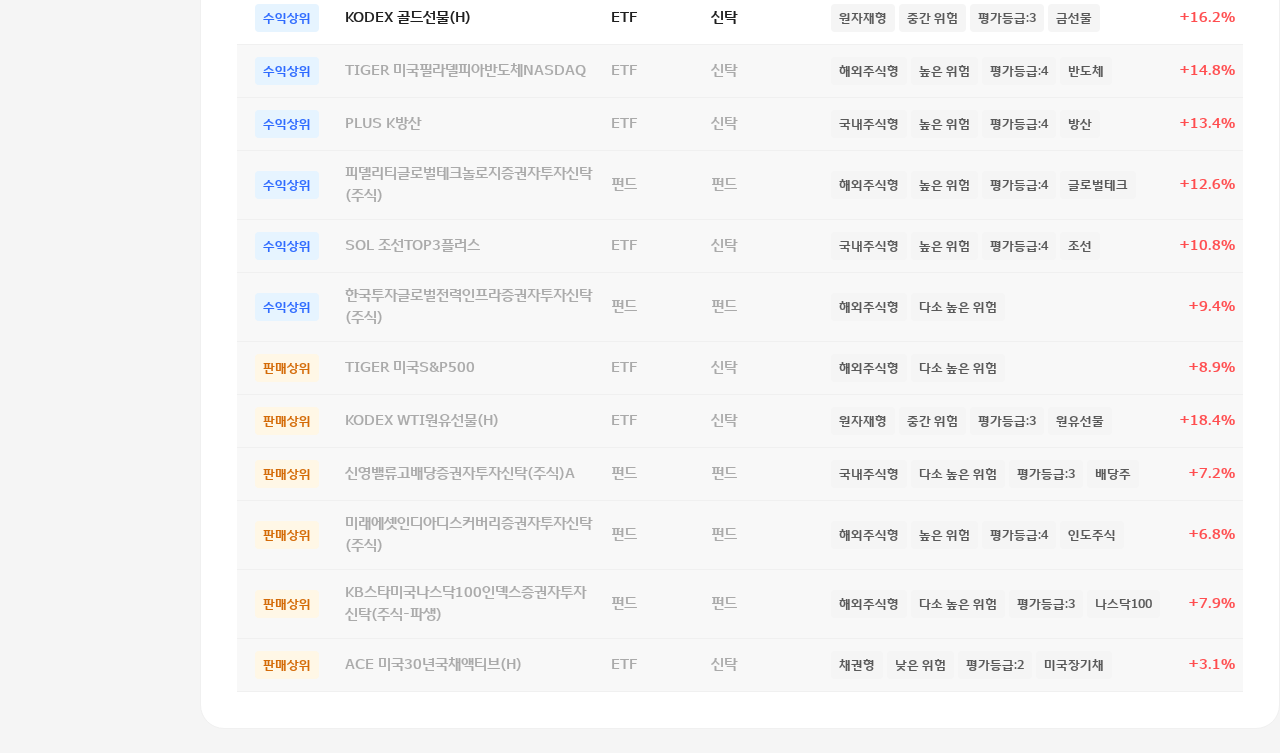
==== commit c09f71e5: "chore: apply latest local source updates Commit the current HTML/CSS/JS updates from local edits and" ====
--- a/index.html
+++ b/index.html
@@ -1,6 +1,6 @@
 ﻿<!DOCTYPE html>
 
-<!-- saved from url=(0031) -->
+<!-- saved from url=(0031)http://shinhan-wma.kro.kr:8585/ -->
 <html lang="en">
 <head>
 <meta content="text/html; charset=utf-8" http-equiv="Content-Type"/>
@@ -14540,12 +14540,12 @@
 <div style="display: none;">
 <div class="css-xbngoj css-var-_r_0_ ant-anchor-css-var ant-anchor-wrapper" style="max-height: calc(-240px + 100vh);">
 <div class="ant-anchor ant-anchor-fixed"><span class="ant-anchor-ink"></span>
-<div class="ant-anchor-link"><a class="ant-anchor-link-title" href="#sales" title="sales">sales</a></div>
-<div class="ant-anchor-link"><a class="ant-anchor-link-title" href="#issues" title="issues">issues</a></div>
-<div class="ant-anchor-link"><a class="ant-anchor-link-title" href="#daily" title="daily">daily</a></div>
-<div class="ant-anchor-link"><a class="ant-anchor-link-title" href="#insights" title="insights">insights</a></div>
-<div class="ant-anchor-link"><a class="ant-anchor-link-title" href="#assets" title="assets">assets</a></div>
-<div class="ant-anchor-link"><a class="ant-anchor-link-title" href="#product" title="product">product</a></div>
+<div class="ant-anchor-link"><a class="ant-anchor-link-title" href="http://shinhan-wma.kro.kr:8585/#sales" title="sales">sales</a></div>
+<div class="ant-anchor-link"><a class="ant-anchor-link-title" href="http://shinhan-wma.kro.kr:8585/#issues" title="issues">issues</a></div>
+<div class="ant-anchor-link"><a class="ant-anchor-link-title" href="http://shinhan-wma.kro.kr:8585/#daily" title="daily">daily</a></div>
+<div class="ant-anchor-link"><a class="ant-anchor-link-title" href="http://shinhan-wma.kro.kr:8585/#insights" title="insights">insights</a></div>
+<div class="ant-anchor-link"><a class="ant-anchor-link-title" href="http://shinhan-wma.kro.kr:8585/#assets" title="assets">assets</a></div>
+<div class="ant-anchor-link"><a class="ant-anchor-link-title" href="http://shinhan-wma.kro.kr:8585/#product" title="product">product</a></div>
 </div>
 </div>
 </div>
@@ -14573,7 +14573,7 @@
 <rect fill="white" height="29.8682" width="114"></rect>
 </clippath>
 </defs>
-</svg></h2><a aria-current="page" class="sc-oQLfz kltWlJ active" data-status="active" href="#/"><svg fill="none" height="1em" style="color: currentcolor;" viewbox="0 0 14 14" width="1em" xmlns="http://www.w3.org/2000/svg">
+</svg></h2><a aria-current="page" class="sc-oQLfz kltWlJ active" data-status="active" href="http://shinhan-wma.kro.kr:8585/#/"><svg fill="none" height="1em" style="color: currentcolor;" viewbox="0 0 14 14" width="1em" xmlns="http://www.w3.org/2000/svg">
 <path d="M13.0703 9.38573L13.0676 9.383C12.4646 8.10741 11.5309 7.45116 10.2881 7.45116C9.04531 7.45116 8.11152 8.10878 7.50723 9.383V9.38437C7.4334 9.54159 7.4334 9.7248 7.50723 9.88202C8.11152 11.1562 9.04531 11.8125 10.2881 11.8125C11.5309 11.8125 12.4646 11.1549 13.0689 9.88066C13.1428 9.72343 13.1428 9.54159 13.0703 9.38573ZM10.2881 10.9375C9.43906 10.9375 8.81973 10.5273 8.35898 9.63183C8.81836 8.73632 9.43906 8.32616 10.2881 8.32616C11.1371 8.32616 11.7564 8.73632 12.2172 9.63183C11.7578 10.5273 11.1371 10.9375 10.2881 10.9375Z" fill="currentColor" stroke="none"></path>
 <path d="M9.5293 9.63866C9.5293 9.84172 9.60996 10.0365 9.75354 10.18C9.89713 10.3236 10.0919 10.4043 10.2949 10.4043C10.498 10.4043 10.6927 10.3236 10.8363 10.18C10.9799 10.0365 11.0605 9.84172 11.0605 9.63866C11.0605 9.43561 10.9799 9.24087 10.8363 9.09729C10.6927 8.9537 10.498 8.87304 10.2949 8.87304C10.0919 8.87304 9.89713 8.9537 9.75354 9.09729C9.60996 9.24087 9.5293 9.43561 9.5293 9.63866Z" fill="currentColor" stroke="none"></path>
 <path d="M1.85937 3.17187H11.4844V6.63085H12.4688V2.62499C12.4688 2.383 12.2732 2.18749 12.0312 2.18749H1.3125C1.07051 2.18749 0.875 2.383 0.875 2.62499V9.73437C0.875 9.97636 1.07051 10.1719 1.3125 10.1719H6.125V9.18749H1.85937V3.17187Z" fill="currentColor" stroke="none"></path>
@@ -14599,11 +14599,11 @@
 <path clip-rule="evenodd" d="M6.34375 1.96878C6.46457 1.96878 6.5625 2.06671 6.5625 2.18753V6.34378C6.5625 6.46458 6.46457 6.56253 6.34375 6.56253H2.1875C2.06668 6.56253 1.96875 6.46458 1.96875 6.34378V2.18753C1.96875 2.06671 2.06668 1.96878 2.1875 1.96878H6.34375ZM5.63281 2.89847H2.89844V5.63284H5.63281V2.89847ZM12.3776 4.0973C12.463 4.18272 12.463 4.32123 12.3776 4.40665L9.90272 6.88154C9.81729 6.96696 9.6788 6.96696 9.59336 6.88154L7.11849 4.40665C7.03307 4.32123 7.03307 4.18272 7.11849 4.0973L9.59338 1.62242C9.6788 1.53699 9.8173 1.53699 9.90273 1.62242L12.3776 4.0973ZM11.2175 4.25197L9.74805 2.78253L8.27859 4.25198L9.74805 5.72144L11.2175 4.25197ZM6.34375 7.43753C6.46457 7.43753 6.5625 7.53547 6.5625 7.65628V11.8125C6.5625 11.9333 6.46457 12.0313 6.34375 12.0313H2.1875C2.06668 12.0313 1.96875 11.9333 1.96875 11.8125V7.65628C1.96875 7.53547 2.06668 7.43753 2.1875 7.43753H6.34375ZM5.63281 8.36722H2.89844V11.1016H5.63281V8.36722ZM11.8125 7.43753C11.9333 7.43753 12.0312 7.53547 12.0312 7.65628V11.8125C12.0312 11.9333 11.9333 12.0313 11.8125 12.0313H7.65625C7.53543 12.0313 7.4375 11.9333 7.4375 11.8125V7.65628C7.4375 7.53547 7.53543 7.43753 7.65625 7.43753H11.8125ZM11.1016 8.36722H8.36719V11.1016H11.1016V8.36722Z" fill="currentColor" fill-rule="evenodd"></path>
 </svg><span class="ant-menu-title-content">이달의펀드/ETF</span></li>
 </ul>
-<div aria-hidden="true" style="display: none;"></div><a class="sc-oQLfz fGZCfh" href="#/fund-product"><svg fill="none" height="1em" style="color: currentcolor;" viewbox="0 0 14 14" width="1em" xmlns="http://www.w3.org/2000/svg">
+<div aria-hidden="true" style="display: none;"></div><a class="sc-oQLfz fGZCfh" href="http://shinhan-wma.kro.kr:8585/#/fund-product"><svg fill="none" height="1em" style="color: currentcolor;" viewbox="0 0 14 14" width="1em" xmlns="http://www.w3.org/2000/svg">
 <path clip-rule="evenodd" d="M6.34375 1.96878C6.46457 1.96878 6.5625 2.06671 6.5625 2.18753V6.34378C6.5625 6.46458 6.46457 6.56253 6.34375 6.56253H2.1875C2.06668 6.56253 1.96875 6.46458 1.96875 6.34378V2.18753C1.96875 2.06671 2.06668 1.96878 2.1875 1.96878H6.34375ZM5.63281 2.89847H2.89844V5.63284H5.63281V2.89847ZM12.3776 4.0973C12.463 4.18272 12.463 4.32123 12.3776 4.40665L9.90272 6.88154C9.81729 6.96696 9.6788 6.96696 9.59336 6.88154L7.11849 4.40665C7.03307 4.32123 7.03307 4.18272 7.11849 4.0973L9.59338 1.62242C9.6788 1.53699 9.8173 1.53699 9.90273 1.62242L12.3776 4.0973ZM11.2175 4.25197L9.74805 2.78253L8.27859 4.25198L9.74805 5.72144L11.2175 4.25197ZM6.34375 7.43753C6.46457 7.43753 6.5625 7.53547 6.5625 7.65628V11.8125C6.5625 11.9333 6.46457 12.0313 6.34375 12.0313H2.1875C2.06668 12.0313 1.96875 11.9333 1.96875 11.8125V7.65628C1.96875 7.53547 2.06668 7.43753 2.1875 7.43753H6.34375ZM5.63281 8.36722H2.89844V11.1016H5.63281V8.36722ZM11.8125 7.43753C11.9333 7.43753 12.0312 7.53547 12.0312 7.65628V11.8125C12.0312 11.9333 11.9333 12.0313 11.8125 12.0313H7.65625C7.53543 12.0313 7.4375 11.9333 7.4375 11.8125V7.65628C7.4375 7.53547 7.53543 7.43753 7.65625 7.43753H11.8125ZM11.1016 8.36722H8.36719V11.1016H11.1016V8.36722Z" fill="currentColor" fill-rule="evenodd"></path>
-</svg><span>펀드/ETF 찾기</span></a><a class="sc-oQLfz fGZCfh" href="#/issue-account"><svg fill="none" height="1em" style="color: currentcolor;" viewbox="0 0 14 14" width="1em" xmlns="http://www.w3.org/2000/svg">
+</svg><span>펀드/ETF 찾기</span></a><a class="sc-oQLfz fGZCfh" href="http://shinhan-wma.kro.kr:8585/#/issue-account"><svg fill="none" height="1em" style="color: currentcolor;" viewbox="0 0 14 14" width="1em" xmlns="http://www.w3.org/2000/svg">
 <path d="M11.2681 9.56896C10.9259 9.22648 10.5261 8.94695 10.0869 8.74318C10.7062 8.24142 11.1014 7.4758 11.1014 6.6172C11.1014 5.10236 9.83807 3.85959 8.32323 3.88283C6.83163 3.90607 5.62987 5.1215 5.62987 6.6172C5.62987 7.4758 6.02635 8.24142 6.64432 8.74318C6.20505 8.9468 5.80517 9.22634 5.46307 9.56896C4.71659 10.3168 4.29276 11.3039 4.26542 12.3567C4.26505 12.3712 4.26761 12.3858 4.27294 12.3994C4.27828 12.4129 4.28627 12.4253 4.29647 12.4358C4.30666 12.4462 4.31884 12.4545 4.33229 12.4602C4.34574 12.4659 4.36019 12.4688 4.37479 12.4688H5.14042C5.1992 12.4688 5.24842 12.4223 5.24979 12.3635C5.27577 11.5705 5.59706 10.8281 6.1617 10.2649C6.45065 9.97438 6.79433 9.7441 7.17286 9.58733C7.5514 9.43057 7.95727 9.35044 8.36698 9.35158C9.19959 9.35158 9.98299 9.6756 10.5723 10.2649C11.1355 10.8281 11.4568 11.5705 11.4842 12.3635C11.4855 12.4223 11.5348 12.4688 11.5935 12.4688H12.3592C12.3738 12.4688 12.3882 12.4659 12.4017 12.4602C12.4151 12.4545 12.4273 12.4462 12.4375 12.4358C12.4477 12.4253 12.4557 12.4129 12.461 12.3994C12.4663 12.3858 12.4689 12.3712 12.4685 12.3567C12.4412 11.3039 12.0174 10.3168 11.2681 9.56896ZM8.36698 8.3672C7.8994 8.3672 7.45917 8.18537 7.12967 7.85451C6.96432 7.69045 6.8337 7.49477 6.74561 7.27914C6.65753 7.06351 6.61378 6.83234 6.61698 6.59943C6.62108 6.15099 6.80018 5.71759 7.11327 5.3963C7.44139 5.05998 7.88026 4.87267 8.3492 4.8672C8.81268 4.8631 9.26249 5.04357 9.59334 5.36759C9.93241 5.69982 10.1183 6.14416 10.1183 6.6172C10.1183 7.08478 9.93651 7.52365 9.60565 7.85451C9.44333 8.01761 9.25027 8.1469 9.03766 8.2349C8.82504 8.32291 8.59709 8.36787 8.36698 8.3672ZM4.94217 6.97814C4.92987 6.8592 4.92303 6.73888 4.92303 6.6172C4.92303 6.39982 4.94354 6.18791 4.98182 5.98146C4.99139 5.93224 4.96541 5.88166 4.9203 5.86115C4.73436 5.77775 4.56346 5.66291 4.41581 5.51798C4.24182 5.34928 4.1049 5.14617 4.0138 4.92159C3.9227 4.69702 3.87942 4.45593 3.8867 4.21369C3.89901 3.77482 4.07538 3.35783 4.38299 3.04338C4.72069 2.69748 5.17459 2.5088 5.65721 2.51427C6.09334 2.51837 6.51444 2.68654 6.83299 2.98459C6.941 3.08576 7.03397 3.19787 7.1119 3.31818C7.13924 3.36056 7.19256 3.37834 7.23905 3.36193C7.47967 3.27853 7.73397 3.21974 7.9951 3.1924C8.07166 3.1842 8.11541 3.10216 8.08124 3.0338C7.6369 2.1547 6.72909 1.54767 5.67909 1.53127C4.16288 1.50802 2.89959 2.7508 2.89959 4.26427C2.89959 5.12287 3.29471 5.88849 3.91405 6.39025C3.47928 6.59123 3.0787 6.86877 2.73143 7.21603C1.98221 7.96388 1.55838 8.95099 1.53104 10.0051C1.53068 10.0197 1.53323 10.0342 1.53857 10.0478C1.5439 10.0614 1.5519 10.0738 1.56209 10.0842C1.57229 10.0947 1.58447 10.103 1.59792 10.1086C1.61137 10.1143 1.62582 10.1172 1.64042 10.1172H2.40741C2.4662 10.1172 2.51542 10.0707 2.51678 10.0119C2.54276 9.21896 2.86405 8.47658 3.4287 7.9133C3.83065 7.51134 4.32284 7.23244 4.86014 7.09709C4.91346 7.08341 4.94901 7.03283 4.94217 6.97814V6.97814Z" fill="currentColor"></path>
-</svg><span>이슈계좌 관리</span></a><a class="sc-oQLfz envuUY" href="#/agent-qna"><svg fill="none" height="1em" style="color: currentcolor;" viewbox="0 0 14 14" width="1em" xmlns="http://www.w3.org/2000/svg">
+</svg><span>이슈계좌 관리</span></a><a class="sc-oQLfz envuUY" href="http://shinhan-wma.kro.kr:8585/#/agent-qna"><svg fill="none" height="1em" style="color: currentcolor;" viewbox="0 0 14 14" width="1em" xmlns="http://www.w3.org/2000/svg">
 <g clip-path="url(#clip0_27133_1172)">
 <g filter="url(#filter0_d_27133_1172)">
 <path d="M-1.83325 7.08686C4.61789 7.08686 6.68063 3.06249 6.68063 -1.34613C6.68063 6.17683 12.1611 7.04642 15.0327 7.04642C8.13013 7.04642 6.70476 12.0409 6.67123 14.9855C6.67746 15.1598 6.68063 15.3379 6.68063 15.5199C6.67258 15.3512 6.6691 15.1725 6.67123 14.9855C6.41292 7.76171 0.898359 7.08686 -1.83325 7.08686Z" fill="url(#paint0_linear_27133_1172)"></path>
@@ -14652,7 +14652,7 @@
 </svg><span>Agent Q&amp;A</span></a>
 </div>
 </div>
-</aside><a class="link-button" href="#/#" rel="noopener noreferrer"><span aria-label="like" class="anticon anticon-like" role="img"><svg aria-hidden="true" data-icon="like" fill="currentColor" focusable="false" height="1em" viewbox="64 64 896 896" width="1em">
+</aside><a class="link-button" href="http://shinhan-wma.kro.kr:8585/#/#" rel="noopener noreferrer"><span aria-label="like" class="anticon anticon-like" role="img"><svg aria-hidden="true" data-icon="like" fill="currentColor" focusable="false" height="1em" viewbox="64 64 896 896" width="1em">
 <path d="M885.9 533.7c16.8-22.2 26.1-49.4 26.1-77.7 0-44.9-25.1-87.4-65.5-111.1a67.67 67.67 0 00-34.3-9.3H572.4l6-122.9c1.4-29.7-9.1-57.9-29.5-79.4A106.62 106.62 0 00471 99.9c-52 0-98 35-111.8 85.1l-85.9 311H144c-17.7 0-32 14.3-32 32v364c0 17.7 14.3 32 32 32h601.3c9.2 0 18.2-1.8 26.5-5.4 47.6-20.3 78.3-66.8 78.3-118.4 0-12.6-1.8-25-5.4-37 16.8-22.2 26.1-49.4 26.1-77.7 0-12.6-1.8-25-5.4-37 16.8-22.2 26.1-49.4 26.1-77.7-.2-12.6-2-25.1-5.6-37.1zM184 852V568h81v284h-81zm636.4-353l-21.9 19 13.9 25.4a56.2 56.2 0 016.9 27.3c0 16.5-7.2 32.2-19.6 43l-21.9 19 13.9 25.4a56.2 56.2 0 016.9 27.3c0 16.5-7.2 32.2-19.6 43l-21.9 19 13.9 25.4a56.2 56.2 0 016.9 27.3c0 22.4-13.2 42.6-33.6 51.8H329V564.8l99.5-360.5a44.1 44.1 0 0142.2-32.3c7.6 0 15.1 2.2 21.1 6.7 9.9 7.4 15.2 18.6 14.6 30.5l-9.6 198.4h314.4C829 418.5 840 436.9 840 456c0 16.5-7.2 32.1-19.6 43z">
 </path>
 </svg></span><span>의견 게시판</span></a>
--- a/assets/index.css
+++ b/assets/index.css
@@ -1,4 +1,4 @@
-@charset "UTF-8";:root{--sp-2xs: 4px;--sp-xs: 8px;--sp-sm: 12px;--sp-md: 16px;--sp-lg: 24px;--sp-xl: 32px;--sp-2xl: 40px;--sp-body: var(--sp-lg);--sp-section: var(--sp-lg);--sp-block: var(--sp-lg);--sp-contents: var(--sp-sm);--font-2xs: .625rem;--font-xs: .75rem;--font-sm: .875rem;--font-md: 1rem;--font-lg: 1.1rem;--font-xl: 1.2rem;--font-2xl: 1.4rem;--font-3xl: 1.75rem;--fw-regular: 400;--fw-medium: 500;--fw-semibold: 600;--fw-bold: 700;--font-body-sm: var(--font-sm);--font-body-md: var(--font-md);--font-body-lg: var(--font-lg);--font-title-sm: var(--font-2xl);--font-title-md: var(--font-3xl);--font-h6: var(--font-lg);--font-h5: var(--font-xl);--font-h4: var(--font-2xl);--font-h3: var(--font-3xl);--br-sm: 4px;--br-md: 8px;--br-lg: 16px;--br-pill: 50%;--color-brand-primary-text: #0095FF}body{margin:0;font-family:Pretendard,-apple-system,sans-serif;-webkit-font-smoothing:antialiased;-moz-osx-font-smoothing:grayscale;text-rendering:optimizeLegibility;-webkit-text-stroke:.15px;-webkit-font-smoothing:subpixel-antialiased;text-shadow:0 0 1px rgba(0,0,0,.01);background:#f5f6f8}#root{max-width:1440px;min-width:1024px;margin:0 auto;padding:0}h1,h2,h3,h4,h5,h6{margin:0;padding:0}h1 svg,h2 svg,h3 svg,h4 svg,h5 svg,h6 svg{vertical-align:middle}:where(.css-dev-only-do-not-override-198drv2).ant-table-wrapper .ant-table-tbody>tr>th,:where(.css-dev-only-do-not-override-198drv2).ant-table-wrapper .ant-table-tbody>tr>td{padding:var(--sp-contents)}.ant-card{border-radius:24px}.ant-card .ant-card-head{padding:32px 36px 0;border-bottom:none}.ant-card .ant-card-body{padding:32px 36px 36px;border-bottom:none}.ant-card .ant-card-head-title{font-size:24px;font-weight:700}.ant-card .ant-card-head-title sub{font-size:.8em;vertical-align:middle;margin-left:8px}.ant-tabs-content-holder{overflow:hidden}.ant-tabs-tabpane-hidden{visibility:hidden;pointer-events:none;position:absolute;inset:0;opacity:0;transform:translate(0)}.ant-tabs-tabpane-active{visibility:visible;pointer-events:auto;position:relative;animation:tab-enter-from-left .22s cubic-bezier(.22,.61,.36,1) both}@keyframes tab-enter-from-right{0%{transform:translate(16px);opacity:.01}to{transform:translate(0);opacity:1}}@keyframes tab-enter-from-left{0%{transform:translate(-16px);opacity:.01}to{transform:translate(0);opacity:1}}.ant-row,.ant-col,.ant-flex{color:inherit;font:inherit}@font-face{font-family:Pretendard;font-weight:100 900;font-display:swap;font-style:normal;src:local("Pretendard"),url(./assets/PretendardVariable.woff2) format("woff2")}.async-query{color:inherit;font:inherit}._main-layout_mulfg_1{min-height:100vh;max-width:1440px;min-width:1024px;width:100%}._content-layout_mulfg_8{position:relative;display:flex;margin-top:var(--sp-body);margin-bottom:var(--sp-body)}.x-markdown-debug-panel{position:fixed;z-index:9999;right:0;background:#000000d9;border-radius:8px;padding:12px;font-family:SF Mono,Monaco,Inconsolata,Fira Mono,Droid Sans Mono,Source Code Pro,monospace;font-size:12px;color:#fff;width:180px;box-shadow:0 2px 8px #00000026;-webkit-backdrop-filter:blur(8px);backdrop-filter:blur(8px);-webkit-user-select:none;user-select:none;transition:box-shadow .2s}.x-markdown-debug-panel:hover{box-shadow:0 4px 12px #00000040}.x-markdown-debug-row{display:flex;align-items:center;gap:8px;margin-bottom:8px}.x-markdown-debug-row:last-child{margin-bottom:0}.x-markdown-debug-label{color:#ffffffa6;font-weight:500;min-width:60px}.x-markdown-debug-value{font-weight:600;min-width:50px;text-align:right}.x-markdown-debug-chart{margin-left:auto}.x-markdown-debug-actions{display:flex;gap:8px;margin-top:12px;padding-top:12px;border-top:1px solid rgba(255,255,255,.1)}.x-markdown-debug-action{flex:1;padding:6px 12px;background:#ffffff1a;border:1px solid rgba(255,255,255,.2);border-radius:4px;color:#fff;font-size:11px;font-family:inherit;cursor:pointer;transition:all .2s;font-weight:500}.x-markdown-debug-action:hover{background:#ffffff26;border-color:#ffffff4d}.x-markdown-debug-action:active{transform:scale(.98)}.x-markdown-debug-record-btn.recording{background:#ff4d4f33;border-color:#ff4d4f;animation:recording-pulse 1.5s ease-in-out infinite}@keyframes recording-pulse{0%,to{box-shadow:0 0 #ff4d4f66}50%{box-shadow:0 0 0 8px #ff4d4f00}}.x-markdown-debug-modal-overlay{position:fixed;inset:0;background:#000000bf;-webkit-backdrop-filter:blur(4px);backdrop-filter:blur(4px);z-index:10000;display:flex;align-items:center;justify-content:center;animation:fadeIn .2s ease-out}@keyframes fadeIn{0%{opacity:0}to{opacity:1}}.x-markdown-debug-modal{background:#1e1e1ef2;border-radius:12px;box-shadow:0 8px 32px #0006;max-width:90vw;max-height:90vh;overflow:auto;animation:slideIn .3s ease-out;border:1px solid rgba(255,255,255,.1)}@keyframes slideIn{0%{transform:translateY(-20px);opacity:0}to{transform:translateY(0);opacity:1}}.x-markdown-debug-modal-header{display:flex;align-items:center;justify-content:space-between;padding:20px 24px;border-bottom:1px solid rgba(255,255,255,.1)}.x-markdown-debug-close-btn{width:32px;height:32px;border-radius:6px;background:#ffffff1a;border:none;color:#fff;font-size:18px;cursor:pointer;display:flex;align-items:center;justify-content:center;transition:all .2s}.x-markdown-debug-close-btn:hover{background:#ff4d4f4d}.x-markdown-debug-modal-content{padding:24px}.x-markdown-debug-stats-summary{display:grid;grid-template-columns:repeat(4,1fr);gap:16px;margin-bottom:24px}.x-markdown-debug-stat-item{background:#ffffff0d;border-radius:8px;padding:16px;border:1px solid rgba(255,255,255,.1)}.x-markdown-debug-stat-label{font-size:11px;color:#fff9;margin-bottom:8px;text-transform:uppercase;letter-spacing:.5px}.x-markdown-debug-stat-value{font-size:20px;font-weight:700;color:#fff}.x-markdown-debug-chart-full{background:#ffffff05;border-radius:8px;border:1px solid rgba(255,255,255,.1)}.x-markdown-debug-chart-full .fps-line,.x-markdown-debug-chart-full .memory-line{filter:drop-shadow(0 0 4px currentColor)}.x-markdown-debug-legend{display:flex;gap:24px;justify-content:center;margin-top:16px}.x-markdown-debug-legend-item{display:flex;align-items:center;gap:8px;font-size:13px;color:#fffc}.x-markdown-debug-legend-color{width:12px;height:12px;border-radius:2px}@media(max-width:768px){.x-markdown-debug-stats-summary{grid-template-columns:repeat(2,1fr)}}@keyframes x-markdown-fade-in{0%{opacity:0}to{opacity:1}}.x-markdown{--text-color: inherit;--font-size: inherit;--margin-block: 0 0 1em 0;--td-th-padding: .85em 1em;--pre-th-td-padding: 2px 0;--border-font-weight: 600;--padding-ul-ol: 0 0 0 1em;--margin-ul-ol: 0 0 1em 1.8em;--margin-li: .25em 0;--margin-pre: 1em 0;--padding-code-inline: .2em .4em;--margin-code-inline: 0 .2em;--code-inline-text: .85em;--small-border-radius: 2px;--image-margin: .5em 0;--hr-margin: 1.5em 0;--table-margin: 1em 0;font-size:var(--font-size);line-height:1.5714285714285714;width:100%;color:var(--text-color)}.x-markdown p,.x-markdown div,.x-markdown span,.x-markdown li{word-break:break-word;overflow-wrap:break-word}.x-markdown pre,.x-markdown code{word-break:break-word;overflow-wrap:break-word;white-space:pre-wrap}.x-markdown th,.x-markdown td{padding:var(--td-th-padding)}.x-markdown th{font-weight:var(--border-font-weight)}.x-markdown pre table{box-shadow:none}.x-markdown pre td,.x-markdown pre th{padding:var(--pre-th-td-padding);border:none;text-align:left}.x-markdown p{margin:var(--margin-block)}.x-markdown p:first-child{margin-top:0}.x-markdown p:last-child{margin-bottom:0}.x-markdown ul,.x-markdown ol{margin:var(--margin-ul-ol);padding:var(--padding-ul-ol)}.x-markdown ul:first-child,.x-markdown ol:first-child{margin-top:0}.x-markdown ul:last-child,.x-markdown ol:last-child{margin-bottom:0}.x-markdown ol>li{list-style:decimal}.x-markdown ul>li{list-style:disc}.x-markdown li{margin:var(--margin-li)}.x-markdown li:first-child{margin-top:0}.x-markdown li:last-child{margin-bottom:0}.x-markdown pre{margin:var(--margin-pre);overflow-x:auto}.x-markdown pre:first-child{margin-top:0}.x-markdown pre:last-child{margin-bottom:0}.x-markdown code{padding:var(--padding-code-inline);margin:var(--margin-code-inline);font-size:var(--code-inline-text);border-radius:var(--small-border-radius)}.x-markdown pre code{padding:0;margin:0;font-size:inherit;border-radius:0;line-height:2}.x-markdown img{max-width:100%;height:auto;margin:var(--image-margin)}.x-markdown hr{margin:var(--hr-margin)}.x-markdown table:not(pre){margin:var(--table-margin);border-collapse:collapse;display:block;width:max-content;max-width:100%;overflow:auto}.x-markdown table:not(pre):first-child{margin-top:0}.x-markdown table:not(pre):last-child{margin-bottom:0}.x-markdown .inline-katex .katex-display{display:inline-block;margin:0;text-align:initial;vertical-align:middle}.x-markdown .inline-katex .katex-display>.katex{display:inline-block;text-align:initial;white-space:normal}.x-markdown .inline-katex .katex-display>.katex>.katex-html{display:inline-block;position:static}.x-markdown .inline-katex .katex-display>.katex>.katex-html>.tag{position:static}
+@charset "UTF-8";:root{--sp-2xs: 4px;--sp-xs: 8px;--sp-sm: 12px;--sp-md: 16px;--sp-lg: 24px;--sp-xl: 32px;--sp-2xl: 40px;--sp-body: var(--sp-lg);--sp-section: var(--sp-lg);--sp-block: var(--sp-lg);--sp-contents: var(--sp-sm);--font-2xs: .625rem;--font-xs: .75rem;--font-sm: .875rem;--font-md: 1rem;--font-lg: 1.1rem;--font-xl: 1.2rem;--font-2xl: 1.4rem;--font-3xl: 1.75rem;--fw-regular: 400;--fw-medium: 500;--fw-semibold: 600;--fw-bold: 700;--font-body-sm: var(--font-sm);--font-body-md: var(--font-md);--font-body-lg: var(--font-lg);--font-title-sm: var(--font-2xl);--font-title-md: var(--font-3xl);--font-h6: var(--font-lg);--font-h5: var(--font-xl);--font-h4: var(--font-2xl);--font-h3: var(--font-3xl);--br-sm: 4px;--br-md: 8px;--br-lg: 16px;--br-pill: 50%;--color-brand-primary-text: #0095FF}body{margin:0;font-family:Pretendard,-apple-system,sans-serif;-webkit-font-smoothing:antialiased;-moz-osx-font-smoothing:grayscale;text-rendering:optimizeLegibility;-webkit-text-stroke:.15px;-webkit-font-smoothing:subpixel-antialiased;text-shadow:0 0 1px rgba(0,0,0,.01);background:#f5f6f8}#root{max-width:1440px;min-width:1024px;margin:0 auto;padding:0}h1,h2,h3,h4,h5,h6{margin:0;padding:0}h1 svg,h2 svg,h3 svg,h4 svg,h5 svg,h6 svg{vertical-align:middle}:where(.css-dev-only-do-not-override-198drv2).ant-table-wrapper .ant-table-tbody>tr>th,:where(.css-dev-only-do-not-override-198drv2).ant-table-wrapper .ant-table-tbody>tr>td{padding:var(--sp-contents)}.ant-card{border-radius:24px}.ant-card .ant-card-head{padding:32px 36px 0;border-bottom:none}.ant-card .ant-card-body{padding:32px 36px 36px;border-bottom:none}.ant-card .ant-card-head-title{font-size:24px;font-weight:700}.ant-card .ant-card-head-title sub{font-size:.8em;vertical-align:middle;margin-left:8px}.ant-tabs-content-holder{overflow:hidden}.ant-tabs-tabpane-hidden{visibility:hidden;pointer-events:none;position:absolute;inset:0;opacity:0;transform:translate(0)}.ant-tabs-tabpane-active{visibility:visible;pointer-events:auto;position:relative;animation:tab-enter-from-left .22s cubic-bezier(.22,.61,.36,1) both}@keyframes tab-enter-from-right{0%{transform:translate(16px);opacity:.01}to{transform:translate(0);opacity:1}}@keyframes tab-enter-from-left{0%{transform:translate(-16px);opacity:.01}to{transform:translate(0);opacity:1}}.ant-row,.ant-col,.ant-flex{color:inherit;font:inherit}@font-face{font-family:Pretendard;font-weight:100 900;font-display:swap;font-style:normal;src:local("Pretendard"),url(/assets/PretendardVariable.woff2) format("woff2")}.async-query{color:inherit;font:inherit}._main-layout_mulfg_1{min-height:100vh;max-width:1440px;min-width:1024px;width:100%}._content-layout_mulfg_8{position:relative;display:flex;margin-top:var(--sp-body);margin-bottom:var(--sp-body)}.x-markdown-debug-panel{position:fixed;z-index:9999;right:0;background:#000000d9;border-radius:8px;padding:12px;font-family:SF Mono,Monaco,Inconsolata,Fira Mono,Droid Sans Mono,Source Code Pro,monospace;font-size:12px;color:#fff;width:180px;box-shadow:0 2px 8px #00000026;-webkit-backdrop-filter:blur(8px);backdrop-filter:blur(8px);-webkit-user-select:none;user-select:none;transition:box-shadow .2s}.x-markdown-debug-panel:hover{box-shadow:0 4px 12px #00000040}.x-markdown-debug-row{display:flex;align-items:center;gap:8px;margin-bottom:8px}.x-markdown-debug-row:last-child{margin-bottom:0}.x-markdown-debug-label{color:#ffffffa6;font-weight:500;min-width:60px}.x-markdown-debug-value{font-weight:600;min-width:50px;text-align:right}.x-markdown-debug-chart{margin-left:auto}.x-markdown-debug-actions{display:flex;gap:8px;margin-top:12px;padding-top:12px;border-top:1px solid rgba(255,255,255,.1)}.x-markdown-debug-action{flex:1;padding:6px 12px;background:#ffffff1a;border:1px solid rgba(255,255,255,.2);border-radius:4px;color:#fff;font-size:11px;font-family:inherit;cursor:pointer;transition:all .2s;font-weight:500}.x-markdown-debug-action:hover{background:#ffffff26;border-color:#ffffff4d}.x-markdown-debug-action:active{transform:scale(.98)}.x-markdown-debug-record-btn.recording{background:#ff4d4f33;border-color:#ff4d4f;animation:recording-pulse 1.5s ease-in-out infinite}@keyframes recording-pulse{0%,to{box-shadow:0 0 #ff4d4f66}50%{box-shadow:0 0 0 8px #ff4d4f00}}.x-markdown-debug-modal-overlay{position:fixed;inset:0;background:#000000bf;-webkit-backdrop-filter:blur(4px);backdrop-filter:blur(4px);z-index:10000;display:flex;align-items:center;justify-content:center;animation:fadeIn .2s ease-out}@keyframes fadeIn{0%{opacity:0}to{opacity:1}}.x-markdown-debug-modal{background:#1e1e1ef2;border-radius:12px;box-shadow:0 8px 32px #0006;max-width:90vw;max-height:90vh;overflow:auto;animation:slideIn .3s ease-out;border:1px solid rgba(255,255,255,.1)}@keyframes slideIn{0%{transform:translateY(-20px);opacity:0}to{transform:translateY(0);opacity:1}}.x-markdown-debug-modal-header{display:flex;align-items:center;justify-content:space-between;padding:20px 24px;border-bottom:1px solid rgba(255,255,255,.1)}.x-markdown-debug-close-btn{width:32px;height:32px;border-radius:6px;background:#ffffff1a;border:none;color:#fff;font-size:18px;cursor:pointer;display:flex;align-items:center;justify-content:center;transition:all .2s}.x-markdown-debug-close-btn:hover{background:#ff4d4f4d}.x-markdown-debug-modal-content{padding:24px}.x-markdown-debug-stats-summary{display:grid;grid-template-columns:repeat(4,1fr);gap:16px;margin-bottom:24px}.x-markdown-debug-stat-item{background:#ffffff0d;border-radius:8px;padding:16px;border:1px solid rgba(255,255,255,.1)}.x-markdown-debug-stat-label{font-size:11px;color:#fff9;margin-bottom:8px;text-transform:uppercase;letter-spacing:.5px}.x-markdown-debug-stat-value{font-size:20px;font-weight:700;color:#fff}.x-markdown-debug-chart-full{background:#ffffff05;border-radius:8px;border:1px solid rgba(255,255,255,.1)}.x-markdown-debug-chart-full .fps-line,.x-markdown-debug-chart-full .memory-line{filter:drop-shadow(0 0 4px currentColor)}.x-markdown-debug-legend{display:flex;gap:24px;justify-content:center;margin-top:16px}.x-markdown-debug-legend-item{display:flex;align-items:center;gap:8px;font-size:13px;color:#fffc}.x-markdown-debug-legend-color{width:12px;height:12px;border-radius:2px}@media(max-width:768px){.x-markdown-debug-stats-summary{grid-template-columns:repeat(2,1fr)}}@keyframes x-markdown-fade-in{0%{opacity:0}to{opacity:1}}.x-markdown{--text-color: inherit;--font-size: inherit;--margin-block: 0 0 1em 0;--td-th-padding: .85em 1em;--pre-th-td-padding: 2px 0;--border-font-weight: 600;--padding-ul-ol: 0 0 0 1em;--margin-ul-ol: 0 0 1em 1.8em;--margin-li: .25em 0;--margin-pre: 1em 0;--padding-code-inline: .2em .4em;--margin-code-inline: 0 .2em;--code-inline-text: .85em;--small-border-radius: 2px;--image-margin: .5em 0;--hr-margin: 1.5em 0;--table-margin: 1em 0;font-size:var(--font-size);line-height:1.5714285714285714;width:100%;color:var(--text-color)}.x-markdown p,.x-markdown div,.x-markdown span,.x-markdown li{word-break:break-word;overflow-wrap:break-word}.x-markdown pre,.x-markdown code{word-break:break-word;overflow-wrap:break-word;white-space:pre-wrap}.x-markdown th,.x-markdown td{padding:var(--td-th-padding)}.x-markdown th{font-weight:var(--border-font-weight)}.x-markdown pre table{box-shadow:none}.x-markdown pre td,.x-markdown pre th{padding:var(--pre-th-td-padding);border:none;text-align:left}.x-markdown p{margin:var(--margin-block)}.x-markdown p:first-child{margin-top:0}.x-markdown p:last-child{margin-bottom:0}.x-markdown ul,.x-markdown ol{margin:var(--margin-ul-ol);padding:var(--padding-ul-ol)}.x-markdown ul:first-child,.x-markdown ol:first-child{margin-top:0}.x-markdown ul:last-child,.x-markdown ol:last-child{margin-bottom:0}.x-markdown ol>li{list-style:decimal}.x-markdown ul>li{list-style:disc}.x-markdown li{margin:var(--margin-li)}.x-markdown li:first-child{margin-top:0}.x-markdown li:last-child{margin-bottom:0}.x-markdown pre{margin:var(--margin-pre);overflow-x:auto}.x-markdown pre:first-child{margin-top:0}.x-markdown pre:last-child{margin-bottom:0}.x-markdown code{padding:var(--padding-code-inline);margin:var(--margin-code-inline);font-size:var(--code-inline-text);border-radius:var(--small-border-radius)}.x-markdown pre code{padding:0;margin:0;font-size:inherit;border-radius:0;line-height:2}.x-markdown img{max-width:100%;height:auto;margin:var(--image-margin)}.x-markdown hr{margin:var(--hr-margin)}.x-markdown table:not(pre){margin:var(--table-margin);border-collapse:collapse;display:block;width:max-content;max-width:100%;overflow:auto}.x-markdown table:not(pre):first-child{margin-top:0}.x-markdown table:not(pre):last-child{margin-bottom:0}.x-markdown .inline-katex .katex-display{display:inline-block;margin:0;text-align:initial;vertical-align:middle}.x-markdown .inline-katex .katex-display>.katex{display:inline-block;text-align:initial;white-space:normal}.x-markdown .inline-katex .katex-display>.katex>.katex-html{display:inline-block;position:static}.x-markdown .inline-katex .katex-display>.katex>.katex-html>.tag{position:static}
 
 /* WooriDaum font override */
 @font-face {
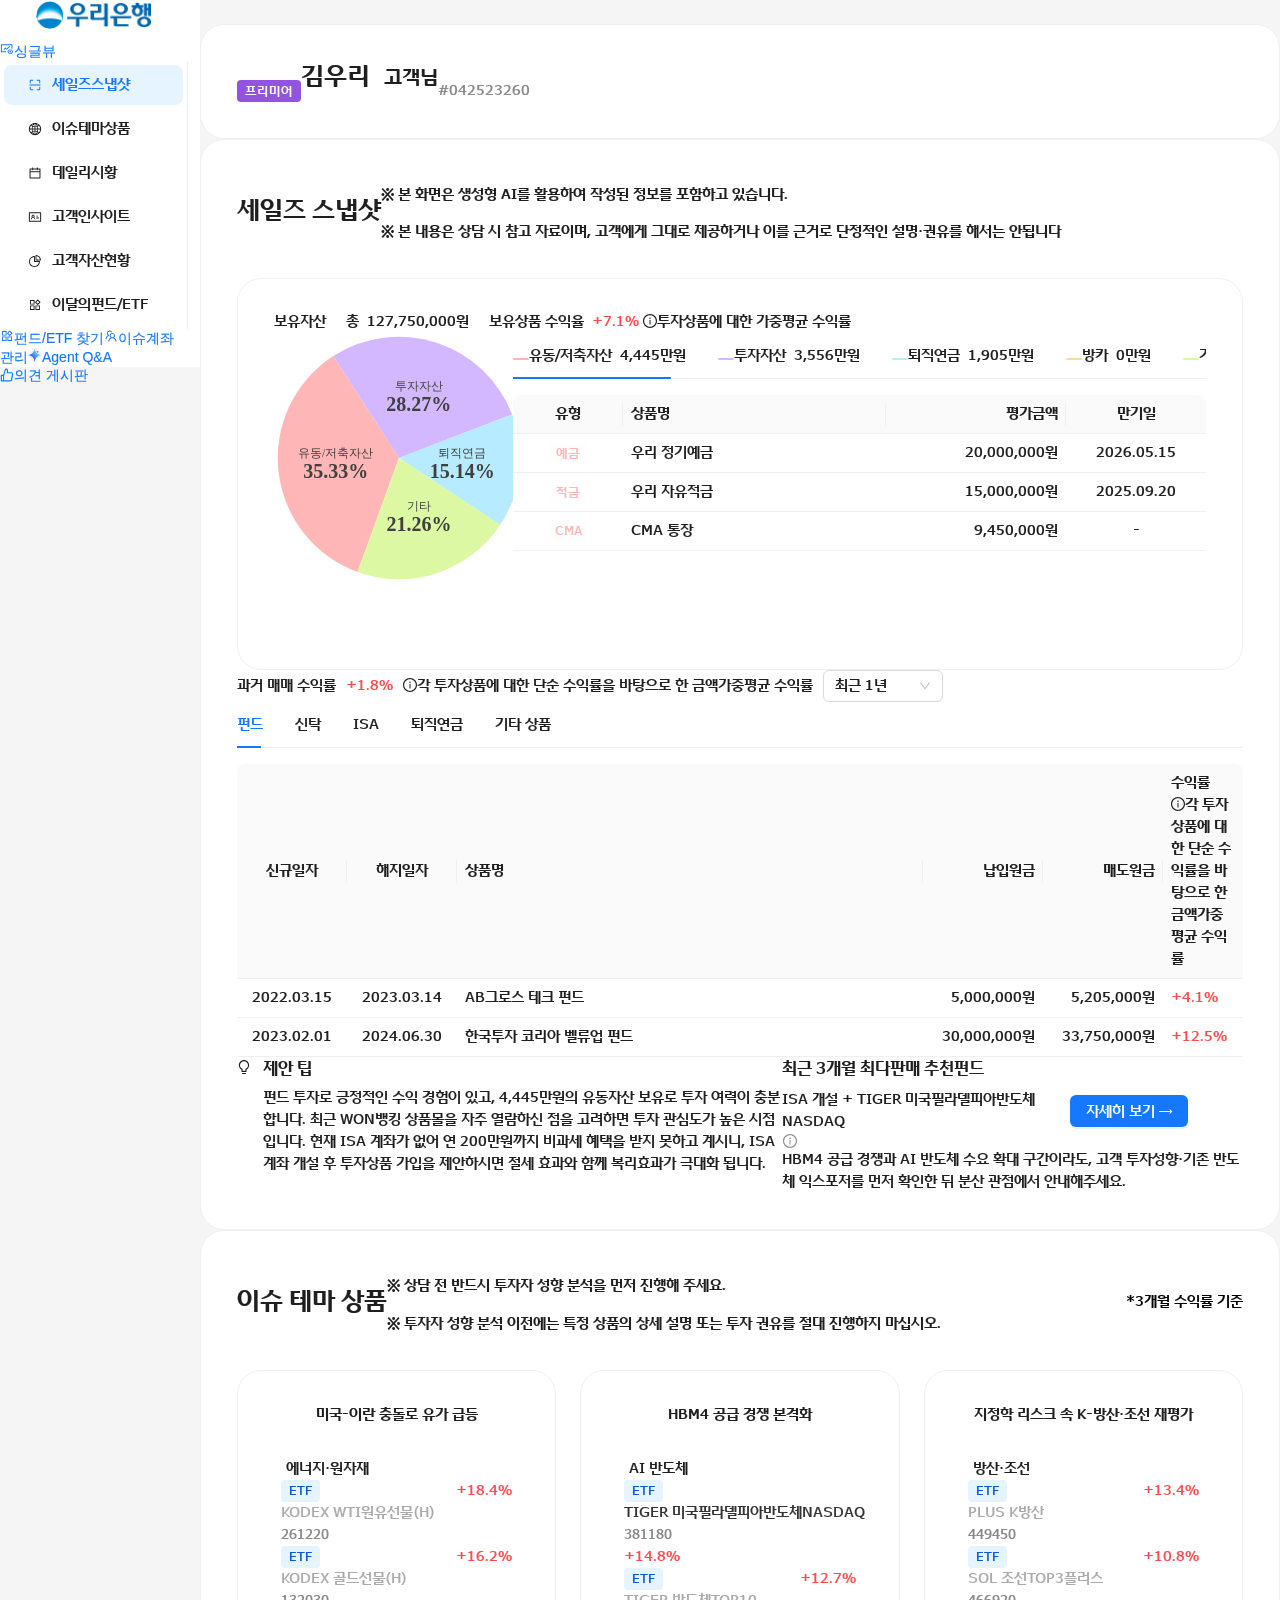
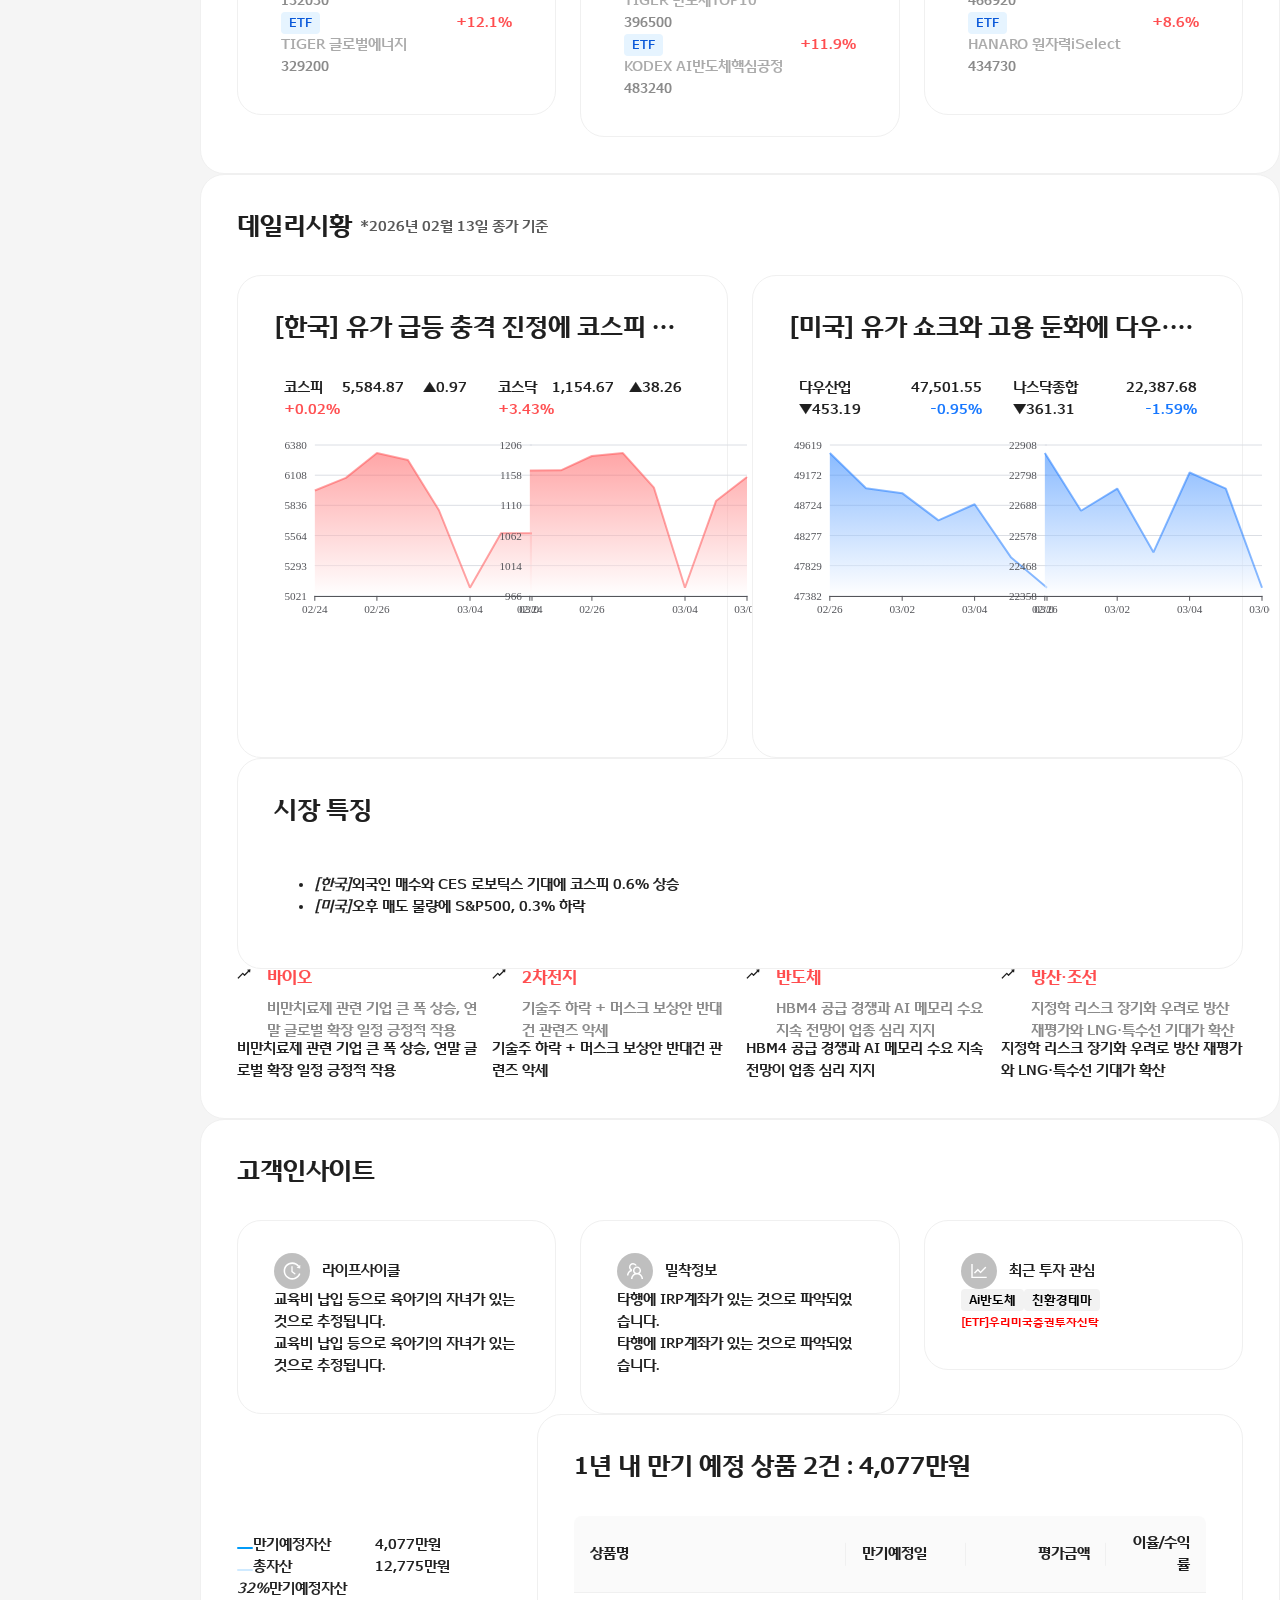
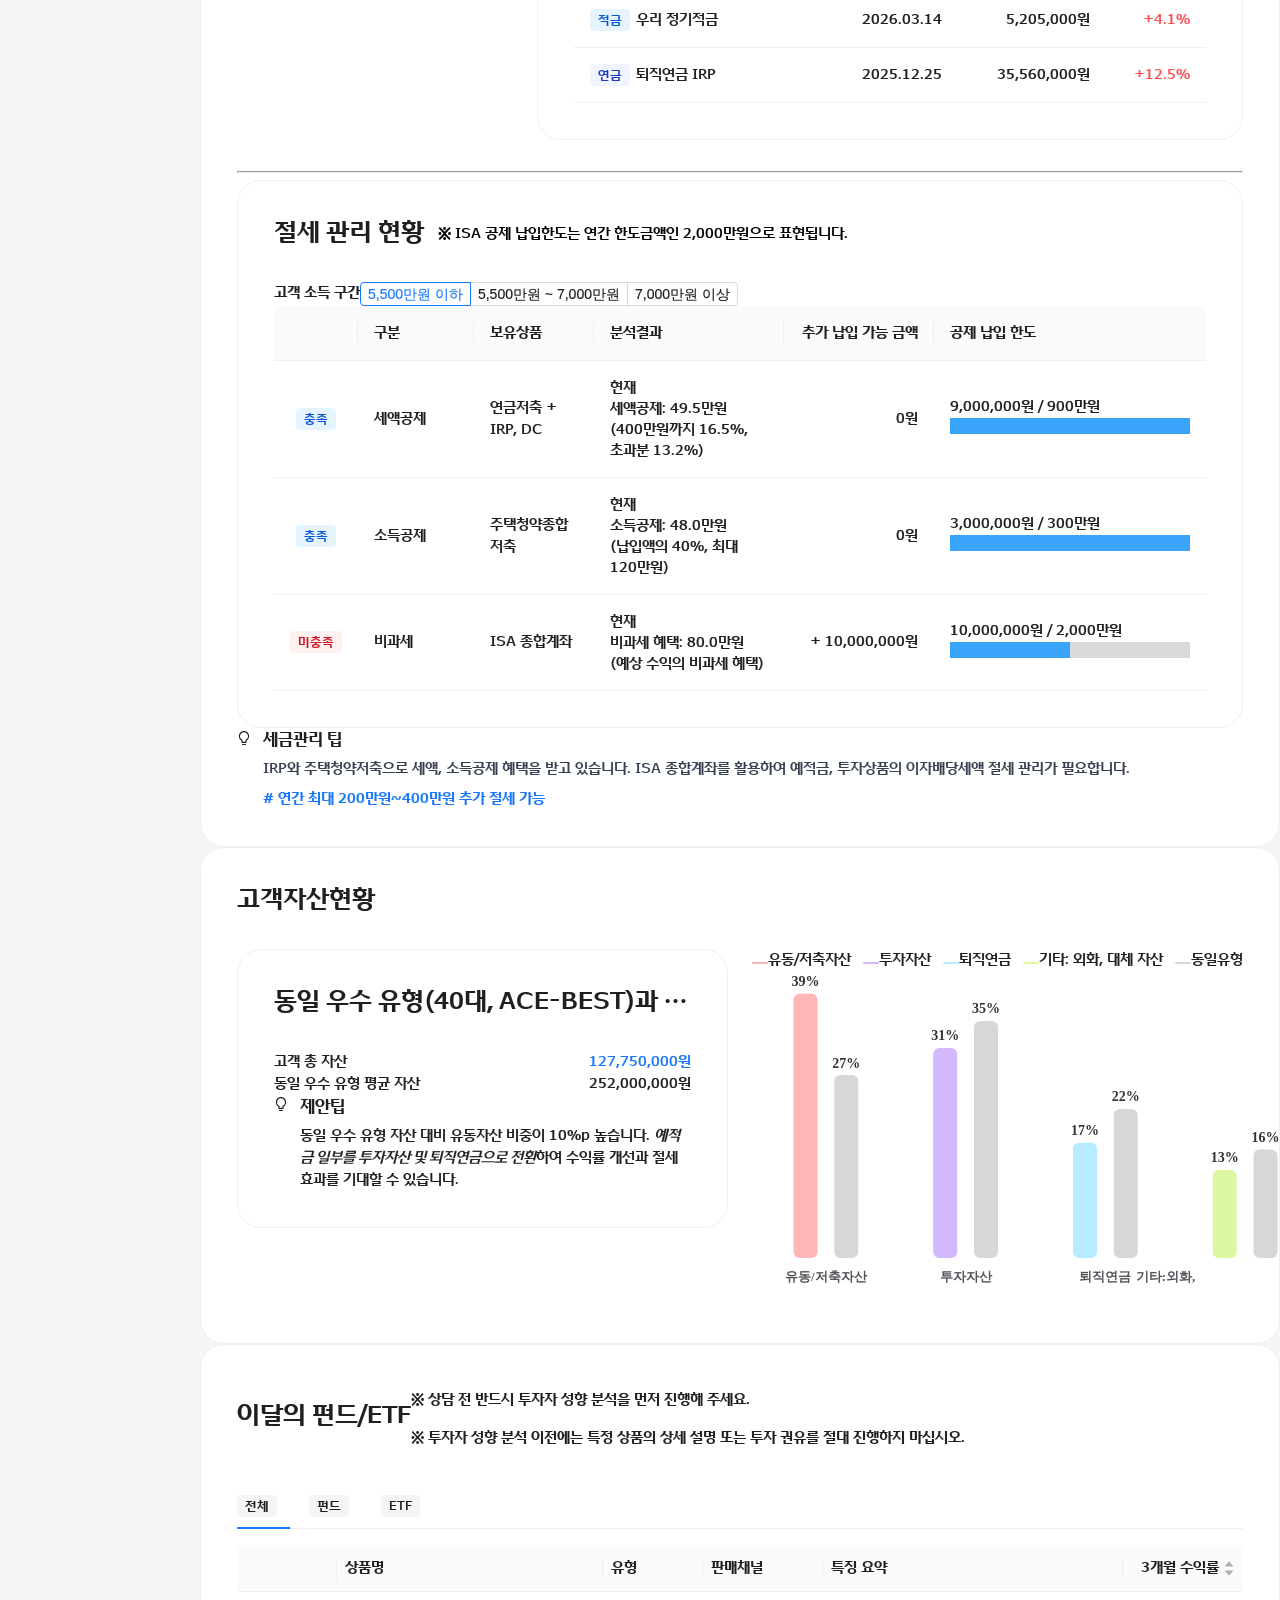
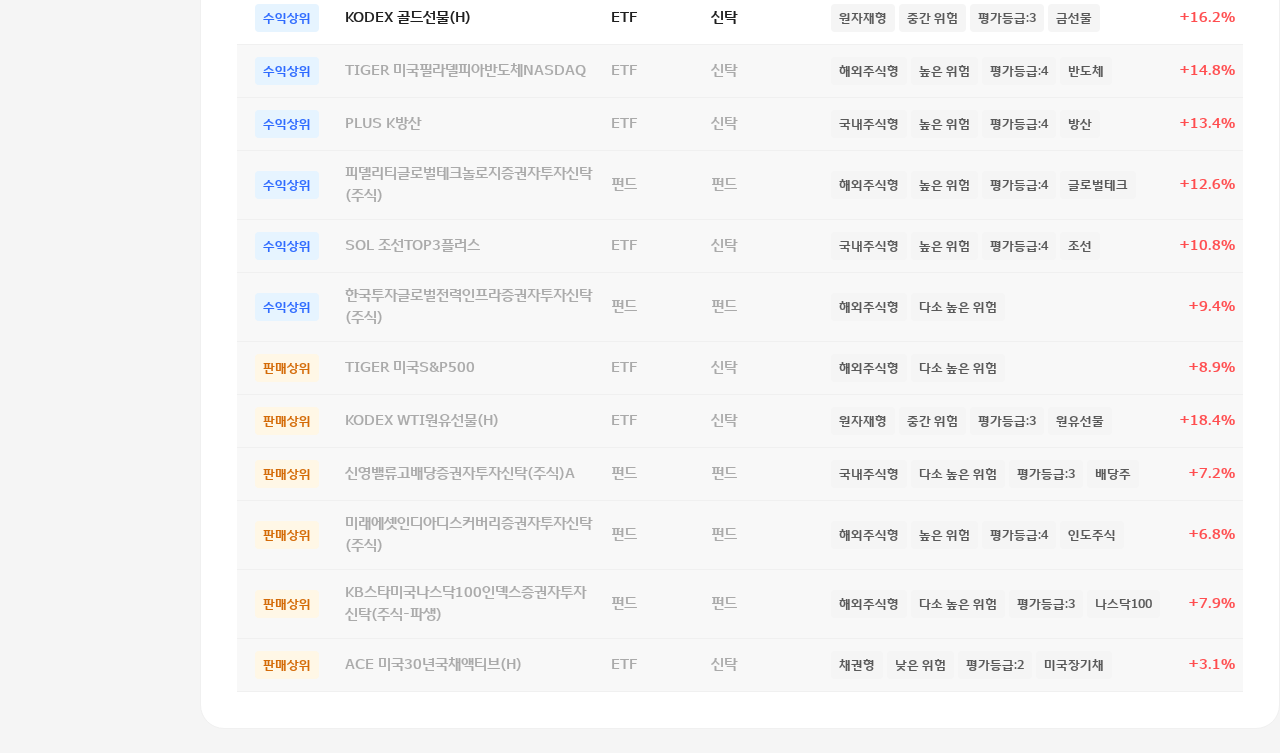
==== commit b32b7db6: "fix: align asset and api paths for pages Use relative paths for service worker, assets, and API call" ====
--- a/index.html
+++ b/index.html
@@ -1,6 +1,6 @@
 ﻿<!DOCTYPE html>
 
-<!-- saved from url=(0031)http://shinhan-wma.kro.kr:8585/ -->
+<!-- saved from url=(0031) -->
 <html lang="en">
 <head>
 <meta content="text/html; charset=utf-8" http-equiv="Content-Type"/>
@@ -14540,12 +14540,12 @@
 <div style="display: none;">
 <div class="css-xbngoj css-var-_r_0_ ant-anchor-css-var ant-anchor-wrapper" style="max-height: calc(-240px + 100vh);">
 <div class="ant-anchor ant-anchor-fixed"><span class="ant-anchor-ink"></span>
-<div class="ant-anchor-link"><a class="ant-anchor-link-title" href="http://shinhan-wma.kro.kr:8585/#sales" title="sales">sales</a></div>
-<div class="ant-anchor-link"><a class="ant-anchor-link-title" href="http://shinhan-wma.kro.kr:8585/#issues" title="issues">issues</a></div>
-<div class="ant-anchor-link"><a class="ant-anchor-link-title" href="http://shinhan-wma.kro.kr:8585/#daily" title="daily">daily</a></div>
-<div class="ant-anchor-link"><a class="ant-anchor-link-title" href="http://shinhan-wma.kro.kr:8585/#insights" title="insights">insights</a></div>
-<div class="ant-anchor-link"><a class="ant-anchor-link-title" href="http://shinhan-wma.kro.kr:8585/#assets" title="assets">assets</a></div>
-<div class="ant-anchor-link"><a class="ant-anchor-link-title" href="http://shinhan-wma.kro.kr:8585/#product" title="product">product</a></div>
+<div class="ant-anchor-link"><a class="ant-anchor-link-title" href="#sales" title="sales">sales</a></div>
+<div class="ant-anchor-link"><a class="ant-anchor-link-title" href="#issues" title="issues">issues</a></div>
+<div class="ant-anchor-link"><a class="ant-anchor-link-title" href="#daily" title="daily">daily</a></div>
+<div class="ant-anchor-link"><a class="ant-anchor-link-title" href="#insights" title="insights">insights</a></div>
+<div class="ant-anchor-link"><a class="ant-anchor-link-title" href="#assets" title="assets">assets</a></div>
+<div class="ant-anchor-link"><a class="ant-anchor-link-title" href="#product" title="product">product</a></div>
 </div>
 </div>
 </div>
@@ -14573,7 +14573,7 @@
 <rect fill="white" height="29.8682" width="114"></rect>
 </clippath>
 </defs>
-</svg></h2><a aria-current="page" class="sc-oQLfz kltWlJ active" data-status="active" href="http://shinhan-wma.kro.kr:8585/#/"><svg fill="none" height="1em" style="color: currentcolor;" viewbox="0 0 14 14" width="1em" xmlns="http://www.w3.org/2000/svg">
+</svg></h2><a aria-current="page" class="sc-oQLfz kltWlJ active" data-status="active" href="#/"><svg fill="none" height="1em" style="color: currentcolor;" viewbox="0 0 14 14" width="1em" xmlns="http://www.w3.org/2000/svg">
 <path d="M13.0703 9.38573L13.0676 9.383C12.4646 8.10741 11.5309 7.45116 10.2881 7.45116C9.04531 7.45116 8.11152 8.10878 7.50723 9.383V9.38437C7.4334 9.54159 7.4334 9.7248 7.50723 9.88202C8.11152 11.1562 9.04531 11.8125 10.2881 11.8125C11.5309 11.8125 12.4646 11.1549 13.0689 9.88066C13.1428 9.72343 13.1428 9.54159 13.0703 9.38573ZM10.2881 10.9375C9.43906 10.9375 8.81973 10.5273 8.35898 9.63183C8.81836 8.73632 9.43906 8.32616 10.2881 8.32616C11.1371 8.32616 11.7564 8.73632 12.2172 9.63183C11.7578 10.5273 11.1371 10.9375 10.2881 10.9375Z" fill="currentColor" stroke="none"></path>
 <path d="M9.5293 9.63866C9.5293 9.84172 9.60996 10.0365 9.75354 10.18C9.89713 10.3236 10.0919 10.4043 10.2949 10.4043C10.498 10.4043 10.6927 10.3236 10.8363 10.18C10.9799 10.0365 11.0605 9.84172 11.0605 9.63866C11.0605 9.43561 10.9799 9.24087 10.8363 9.09729C10.6927 8.9537 10.498 8.87304 10.2949 8.87304C10.0919 8.87304 9.89713 8.9537 9.75354 9.09729C9.60996 9.24087 9.5293 9.43561 9.5293 9.63866Z" fill="currentColor" stroke="none"></path>
 <path d="M1.85937 3.17187H11.4844V6.63085H12.4688V2.62499C12.4688 2.383 12.2732 2.18749 12.0312 2.18749H1.3125C1.07051 2.18749 0.875 2.383 0.875 2.62499V9.73437C0.875 9.97636 1.07051 10.1719 1.3125 10.1719H6.125V9.18749H1.85937V3.17187Z" fill="currentColor" stroke="none"></path>
@@ -14599,11 +14599,11 @@
 <path clip-rule="evenodd" d="M6.34375 1.96878C6.46457 1.96878 6.5625 2.06671 6.5625 2.18753V6.34378C6.5625 6.46458 6.46457 6.56253 6.34375 6.56253H2.1875C2.06668 6.56253 1.96875 6.46458 1.96875 6.34378V2.18753C1.96875 2.06671 2.06668 1.96878 2.1875 1.96878H6.34375ZM5.63281 2.89847H2.89844V5.63284H5.63281V2.89847ZM12.3776 4.0973C12.463 4.18272 12.463 4.32123 12.3776 4.40665L9.90272 6.88154C9.81729 6.96696 9.6788 6.96696 9.59336 6.88154L7.11849 4.40665C7.03307 4.32123 7.03307 4.18272 7.11849 4.0973L9.59338 1.62242C9.6788 1.53699 9.8173 1.53699 9.90273 1.62242L12.3776 4.0973ZM11.2175 4.25197L9.74805 2.78253L8.27859 4.25198L9.74805 5.72144L11.2175 4.25197ZM6.34375 7.43753C6.46457 7.43753 6.5625 7.53547 6.5625 7.65628V11.8125C6.5625 11.9333 6.46457 12.0313 6.34375 12.0313H2.1875C2.06668 12.0313 1.96875 11.9333 1.96875 11.8125V7.65628C1.96875 7.53547 2.06668 7.43753 2.1875 7.43753H6.34375ZM5.63281 8.36722H2.89844V11.1016H5.63281V8.36722ZM11.8125 7.43753C11.9333 7.43753 12.0312 7.53547 12.0312 7.65628V11.8125C12.0312 11.9333 11.9333 12.0313 11.8125 12.0313H7.65625C7.53543 12.0313 7.4375 11.9333 7.4375 11.8125V7.65628C7.4375 7.53547 7.53543 7.43753 7.65625 7.43753H11.8125ZM11.1016 8.36722H8.36719V11.1016H11.1016V8.36722Z" fill="currentColor" fill-rule="evenodd"></path>
 </svg><span class="ant-menu-title-content">이달의펀드/ETF</span></li>
 </ul>
-<div aria-hidden="true" style="display: none;"></div><a class="sc-oQLfz fGZCfh" href="http://shinhan-wma.kro.kr:8585/#/fund-product"><svg fill="none" height="1em" style="color: currentcolor;" viewbox="0 0 14 14" width="1em" xmlns="http://www.w3.org/2000/svg">
+<div aria-hidden="true" style="display: none;"></div><a class="sc-oQLfz fGZCfh" href="#/fund-product"><svg fill="none" height="1em" style="color: currentcolor;" viewbox="0 0 14 14" width="1em" xmlns="http://www.w3.org/2000/svg">
 <path clip-rule="evenodd" d="M6.34375 1.96878C6.46457 1.96878 6.5625 2.06671 6.5625 2.18753V6.34378C6.5625 6.46458 6.46457 6.56253 6.34375 6.56253H2.1875C2.06668 6.56253 1.96875 6.46458 1.96875 6.34378V2.18753C1.96875 2.06671 2.06668 1.96878 2.1875 1.96878H6.34375ZM5.63281 2.89847H2.89844V5.63284H5.63281V2.89847ZM12.3776 4.0973C12.463 4.18272 12.463 4.32123 12.3776 4.40665L9.90272 6.88154C9.81729 6.96696 9.6788 6.96696 9.59336 6.88154L7.11849 4.40665C7.03307 4.32123 7.03307 4.18272 7.11849 4.0973L9.59338 1.62242C9.6788 1.53699 9.8173 1.53699 9.90273 1.62242L12.3776 4.0973ZM11.2175 4.25197L9.74805 2.78253L8.27859 4.25198L9.74805 5.72144L11.2175 4.25197ZM6.34375 7.43753C6.46457 7.43753 6.5625 7.53547 6.5625 7.65628V11.8125C6.5625 11.9333 6.46457 12.0313 6.34375 12.0313H2.1875C2.06668 12.0313 1.96875 11.9333 1.96875 11.8125V7.65628C1.96875 7.53547 2.06668 7.43753 2.1875 7.43753H6.34375ZM5.63281 8.36722H2.89844V11.1016H5.63281V8.36722ZM11.8125 7.43753C11.9333 7.43753 12.0312 7.53547 12.0312 7.65628V11.8125C12.0312 11.9333 11.9333 12.0313 11.8125 12.0313H7.65625C7.53543 12.0313 7.4375 11.9333 7.4375 11.8125V7.65628C7.4375 7.53547 7.53543 7.43753 7.65625 7.43753H11.8125ZM11.1016 8.36722H8.36719V11.1016H11.1016V8.36722Z" fill="currentColor" fill-rule="evenodd"></path>
-</svg><span>펀드/ETF 찾기</span></a><a class="sc-oQLfz fGZCfh" href="http://shinhan-wma.kro.kr:8585/#/issue-account"><svg fill="none" height="1em" style="color: currentcolor;" viewbox="0 0 14 14" width="1em" xmlns="http://www.w3.org/2000/svg">
+</svg><span>펀드/ETF 찾기</span></a><a class="sc-oQLfz fGZCfh" href="#/issue-account"><svg fill="none" height="1em" style="color: currentcolor;" viewbox="0 0 14 14" width="1em" xmlns="http://www.w3.org/2000/svg">
 <path d="M11.2681 9.56896C10.9259 9.22648 10.5261 8.94695 10.0869 8.74318C10.7062 8.24142 11.1014 7.4758 11.1014 6.6172C11.1014 5.10236 9.83807 3.85959 8.32323 3.88283C6.83163 3.90607 5.62987 5.1215 5.62987 6.6172C5.62987 7.4758 6.02635 8.24142 6.64432 8.74318C6.20505 8.9468 5.80517 9.22634 5.46307 9.56896C4.71659 10.3168 4.29276 11.3039 4.26542 12.3567C4.26505 12.3712 4.26761 12.3858 4.27294 12.3994C4.27828 12.4129 4.28627 12.4253 4.29647 12.4358C4.30666 12.4462 4.31884 12.4545 4.33229 12.4602C4.34574 12.4659 4.36019 12.4688 4.37479 12.4688H5.14042C5.1992 12.4688 5.24842 12.4223 5.24979 12.3635C5.27577 11.5705 5.59706 10.8281 6.1617 10.2649C6.45065 9.97438 6.79433 9.7441 7.17286 9.58733C7.5514 9.43057 7.95727 9.35044 8.36698 9.35158C9.19959 9.35158 9.98299 9.6756 10.5723 10.2649C11.1355 10.8281 11.4568 11.5705 11.4842 12.3635C11.4855 12.4223 11.5348 12.4688 11.5935 12.4688H12.3592C12.3738 12.4688 12.3882 12.4659 12.4017 12.4602C12.4151 12.4545 12.4273 12.4462 12.4375 12.4358C12.4477 12.4253 12.4557 12.4129 12.461 12.3994C12.4663 12.3858 12.4689 12.3712 12.4685 12.3567C12.4412 11.3039 12.0174 10.3168 11.2681 9.56896ZM8.36698 8.3672C7.8994 8.3672 7.45917 8.18537 7.12967 7.85451C6.96432 7.69045 6.8337 7.49477 6.74561 7.27914C6.65753 7.06351 6.61378 6.83234 6.61698 6.59943C6.62108 6.15099 6.80018 5.71759 7.11327 5.3963C7.44139 5.05998 7.88026 4.87267 8.3492 4.8672C8.81268 4.8631 9.26249 5.04357 9.59334 5.36759C9.93241 5.69982 10.1183 6.14416 10.1183 6.6172C10.1183 7.08478 9.93651 7.52365 9.60565 7.85451C9.44333 8.01761 9.25027 8.1469 9.03766 8.2349C8.82504 8.32291 8.59709 8.36787 8.36698 8.3672ZM4.94217 6.97814C4.92987 6.8592 4.92303 6.73888 4.92303 6.6172C4.92303 6.39982 4.94354 6.18791 4.98182 5.98146C4.99139 5.93224 4.96541 5.88166 4.9203 5.86115C4.73436 5.77775 4.56346 5.66291 4.41581 5.51798C4.24182 5.34928 4.1049 5.14617 4.0138 4.92159C3.9227 4.69702 3.87942 4.45593 3.8867 4.21369C3.89901 3.77482 4.07538 3.35783 4.38299 3.04338C4.72069 2.69748 5.17459 2.5088 5.65721 2.51427C6.09334 2.51837 6.51444 2.68654 6.83299 2.98459C6.941 3.08576 7.03397 3.19787 7.1119 3.31818C7.13924 3.36056 7.19256 3.37834 7.23905 3.36193C7.47967 3.27853 7.73397 3.21974 7.9951 3.1924C8.07166 3.1842 8.11541 3.10216 8.08124 3.0338C7.6369 2.1547 6.72909 1.54767 5.67909 1.53127C4.16288 1.50802 2.89959 2.7508 2.89959 4.26427C2.89959 5.12287 3.29471 5.88849 3.91405 6.39025C3.47928 6.59123 3.0787 6.86877 2.73143 7.21603C1.98221 7.96388 1.55838 8.95099 1.53104 10.0051C1.53068 10.0197 1.53323 10.0342 1.53857 10.0478C1.5439 10.0614 1.5519 10.0738 1.56209 10.0842C1.57229 10.0947 1.58447 10.103 1.59792 10.1086C1.61137 10.1143 1.62582 10.1172 1.64042 10.1172H2.40741C2.4662 10.1172 2.51542 10.0707 2.51678 10.0119C2.54276 9.21896 2.86405 8.47658 3.4287 7.9133C3.83065 7.51134 4.32284 7.23244 4.86014 7.09709C4.91346 7.08341 4.94901 7.03283 4.94217 6.97814V6.97814Z" fill="currentColor"></path>
-</svg><span>이슈계좌 관리</span></a><a class="sc-oQLfz envuUY" href="http://shinhan-wma.kro.kr:8585/#/agent-qna"><svg fill="none" height="1em" style="color: currentcolor;" viewbox="0 0 14 14" width="1em" xmlns="http://www.w3.org/2000/svg">
+</svg><span>이슈계좌 관리</span></a><a class="sc-oQLfz envuUY" href="#/agent-qna"><svg fill="none" height="1em" style="color: currentcolor;" viewbox="0 0 14 14" width="1em" xmlns="http://www.w3.org/2000/svg">
 <g clip-path="url(#clip0_27133_1172)">
 <g filter="url(#filter0_d_27133_1172)">
 <path d="M-1.83325 7.08686C4.61789 7.08686 6.68063 3.06249 6.68063 -1.34613C6.68063 6.17683 12.1611 7.04642 15.0327 7.04642C8.13013 7.04642 6.70476 12.0409 6.67123 14.9855C6.67746 15.1598 6.68063 15.3379 6.68063 15.5199C6.67258 15.3512 6.6691 15.1725 6.67123 14.9855C6.41292 7.76171 0.898359 7.08686 -1.83325 7.08686Z" fill="url(#paint0_linear_27133_1172)"></path>
@@ -14652,7 +14652,7 @@
 </svg><span>Agent Q&amp;A</span></a>
 </div>
 </div>
-</aside><a class="link-button" href="http://shinhan-wma.kro.kr:8585/#/#" rel="noopener noreferrer"><span aria-label="like" class="anticon anticon-like" role="img"><svg aria-hidden="true" data-icon="like" fill="currentColor" focusable="false" height="1em" viewbox="64 64 896 896" width="1em">
+</aside><a class="link-button" href="#/#" rel="noopener noreferrer"><span aria-label="like" class="anticon anticon-like" role="img"><svg aria-hidden="true" data-icon="like" fill="currentColor" focusable="false" height="1em" viewbox="64 64 896 896" width="1em">
 <path d="M885.9 533.7c16.8-22.2 26.1-49.4 26.1-77.7 0-44.9-25.1-87.4-65.5-111.1a67.67 67.67 0 00-34.3-9.3H572.4l6-122.9c1.4-29.7-9.1-57.9-29.5-79.4A106.62 106.62 0 00471 99.9c-52 0-98 35-111.8 85.1l-85.9 311H144c-17.7 0-32 14.3-32 32v364c0 17.7 14.3 32 32 32h601.3c9.2 0 18.2-1.8 26.5-5.4 47.6-20.3 78.3-66.8 78.3-118.4 0-12.6-1.8-25-5.4-37 16.8-22.2 26.1-49.4 26.1-77.7 0-12.6-1.8-25-5.4-37 16.8-22.2 26.1-49.4 26.1-77.7-.2-12.6-2-25.1-5.6-37.1zM184 852V568h81v284h-81zm636.4-353l-21.9 19 13.9 25.4a56.2 56.2 0 016.9 27.3c0 16.5-7.2 32.2-19.6 43l-21.9 19 13.9 25.4a56.2 56.2 0 016.9 27.3c0 16.5-7.2 32.2-19.6 43l-21.9 19 13.9 25.4a56.2 56.2 0 016.9 27.3c0 22.4-13.2 42.6-33.6 51.8H329V564.8l99.5-360.5a44.1 44.1 0 0142.2-32.3c7.6 0 15.1 2.2 21.1 6.7 9.9 7.4 15.2 18.6 14.6 30.5l-9.6 198.4h314.4C829 418.5 840 436.9 840 456c0 16.5-7.2 32.1-19.6 43z">
 </path>
 </svg></span><span>의견 게시판</span></a>
--- a/assets/index.css
+++ b/assets/index.css
@@ -1,4 +1,4 @@
-@charset "UTF-8";:root{--sp-2xs: 4px;--sp-xs: 8px;--sp-sm: 12px;--sp-md: 16px;--sp-lg: 24px;--sp-xl: 32px;--sp-2xl: 40px;--sp-body: var(--sp-lg);--sp-section: var(--sp-lg);--sp-block: var(--sp-lg);--sp-contents: var(--sp-sm);--font-2xs: .625rem;--font-xs: .75rem;--font-sm: .875rem;--font-md: 1rem;--font-lg: 1.1rem;--font-xl: 1.2rem;--font-2xl: 1.4rem;--font-3xl: 1.75rem;--fw-regular: 400;--fw-medium: 500;--fw-semibold: 600;--fw-bold: 700;--font-body-sm: var(--font-sm);--font-body-md: var(--font-md);--font-body-lg: var(--font-lg);--font-title-sm: var(--font-2xl);--font-title-md: var(--font-3xl);--font-h6: var(--font-lg);--font-h5: var(--font-xl);--font-h4: var(--font-2xl);--font-h3: var(--font-3xl);--br-sm: 4px;--br-md: 8px;--br-lg: 16px;--br-pill: 50%;--color-brand-primary-text: #0095FF}body{margin:0;font-family:Pretendard,-apple-system,sans-serif;-webkit-font-smoothing:antialiased;-moz-osx-font-smoothing:grayscale;text-rendering:optimizeLegibility;-webkit-text-stroke:.15px;-webkit-font-smoothing:subpixel-antialiased;text-shadow:0 0 1px rgba(0,0,0,.01);background:#f5f6f8}#root{max-width:1440px;min-width:1024px;margin:0 auto;padding:0}h1,h2,h3,h4,h5,h6{margin:0;padding:0}h1 svg,h2 svg,h3 svg,h4 svg,h5 svg,h6 svg{vertical-align:middle}:where(.css-dev-only-do-not-override-198drv2).ant-table-wrapper .ant-table-tbody>tr>th,:where(.css-dev-only-do-not-override-198drv2).ant-table-wrapper .ant-table-tbody>tr>td{padding:var(--sp-contents)}.ant-card{border-radius:24px}.ant-card .ant-card-head{padding:32px 36px 0;border-bottom:none}.ant-card .ant-card-body{padding:32px 36px 36px;border-bottom:none}.ant-card .ant-card-head-title{font-size:24px;font-weight:700}.ant-card .ant-card-head-title sub{font-size:.8em;vertical-align:middle;margin-left:8px}.ant-tabs-content-holder{overflow:hidden}.ant-tabs-tabpane-hidden{visibility:hidden;pointer-events:none;position:absolute;inset:0;opacity:0;transform:translate(0)}.ant-tabs-tabpane-active{visibility:visible;pointer-events:auto;position:relative;animation:tab-enter-from-left .22s cubic-bezier(.22,.61,.36,1) both}@keyframes tab-enter-from-right{0%{transform:translate(16px);opacity:.01}to{transform:translate(0);opacity:1}}@keyframes tab-enter-from-left{0%{transform:translate(-16px);opacity:.01}to{transform:translate(0);opacity:1}}.ant-row,.ant-col,.ant-flex{color:inherit;font:inherit}@font-face{font-family:Pretendard;font-weight:100 900;font-display:swap;font-style:normal;src:local("Pretendard"),url(/assets/PretendardVariable.woff2) format("woff2")}.async-query{color:inherit;font:inherit}._main-layout_mulfg_1{min-height:100vh;max-width:1440px;min-width:1024px;width:100%}._content-layout_mulfg_8{position:relative;display:flex;margin-top:var(--sp-body);margin-bottom:var(--sp-body)}.x-markdown-debug-panel{position:fixed;z-index:9999;right:0;background:#000000d9;border-radius:8px;padding:12px;font-family:SF Mono,Monaco,Inconsolata,Fira Mono,Droid Sans Mono,Source Code Pro,monospace;font-size:12px;color:#fff;width:180px;box-shadow:0 2px 8px #00000026;-webkit-backdrop-filter:blur(8px);backdrop-filter:blur(8px);-webkit-user-select:none;user-select:none;transition:box-shadow .2s}.x-markdown-debug-panel:hover{box-shadow:0 4px 12px #00000040}.x-markdown-debug-row{display:flex;align-items:center;gap:8px;margin-bottom:8px}.x-markdown-debug-row:last-child{margin-bottom:0}.x-markdown-debug-label{color:#ffffffa6;font-weight:500;min-width:60px}.x-markdown-debug-value{font-weight:600;min-width:50px;text-align:right}.x-markdown-debug-chart{margin-left:auto}.x-markdown-debug-actions{display:flex;gap:8px;margin-top:12px;padding-top:12px;border-top:1px solid rgba(255,255,255,.1)}.x-markdown-debug-action{flex:1;padding:6px 12px;background:#ffffff1a;border:1px solid rgba(255,255,255,.2);border-radius:4px;color:#fff;font-size:11px;font-family:inherit;cursor:pointer;transition:all .2s;font-weight:500}.x-markdown-debug-action:hover{background:#ffffff26;border-color:#ffffff4d}.x-markdown-debug-action:active{transform:scale(.98)}.x-markdown-debug-record-btn.recording{background:#ff4d4f33;border-color:#ff4d4f;animation:recording-pulse 1.5s ease-in-out infinite}@keyframes recording-pulse{0%,to{box-shadow:0 0 #ff4d4f66}50%{box-shadow:0 0 0 8px #ff4d4f00}}.x-markdown-debug-modal-overlay{position:fixed;inset:0;background:#000000bf;-webkit-backdrop-filter:blur(4px);backdrop-filter:blur(4px);z-index:10000;display:flex;align-items:center;justify-content:center;animation:fadeIn .2s ease-out}@keyframes fadeIn{0%{opacity:0}to{opacity:1}}.x-markdown-debug-modal{background:#1e1e1ef2;border-radius:12px;box-shadow:0 8px 32px #0006;max-width:90vw;max-height:90vh;overflow:auto;animation:slideIn .3s ease-out;border:1px solid rgba(255,255,255,.1)}@keyframes slideIn{0%{transform:translateY(-20px);opacity:0}to{transform:translateY(0);opacity:1}}.x-markdown-debug-modal-header{display:flex;align-items:center;justify-content:space-between;padding:20px 24px;border-bottom:1px solid rgba(255,255,255,.1)}.x-markdown-debug-close-btn{width:32px;height:32px;border-radius:6px;background:#ffffff1a;border:none;color:#fff;font-size:18px;cursor:pointer;display:flex;align-items:center;justify-content:center;transition:all .2s}.x-markdown-debug-close-btn:hover{background:#ff4d4f4d}.x-markdown-debug-modal-content{padding:24px}.x-markdown-debug-stats-summary{display:grid;grid-template-columns:repeat(4,1fr);gap:16px;margin-bottom:24px}.x-markdown-debug-stat-item{background:#ffffff0d;border-radius:8px;padding:16px;border:1px solid rgba(255,255,255,.1)}.x-markdown-debug-stat-label{font-size:11px;color:#fff9;margin-bottom:8px;text-transform:uppercase;letter-spacing:.5px}.x-markdown-debug-stat-value{font-size:20px;font-weight:700;color:#fff}.x-markdown-debug-chart-full{background:#ffffff05;border-radius:8px;border:1px solid rgba(255,255,255,.1)}.x-markdown-debug-chart-full .fps-line,.x-markdown-debug-chart-full .memory-line{filter:drop-shadow(0 0 4px currentColor)}.x-markdown-debug-legend{display:flex;gap:24px;justify-content:center;margin-top:16px}.x-markdown-debug-legend-item{display:flex;align-items:center;gap:8px;font-size:13px;color:#fffc}.x-markdown-debug-legend-color{width:12px;height:12px;border-radius:2px}@media(max-width:768px){.x-markdown-debug-stats-summary{grid-template-columns:repeat(2,1fr)}}@keyframes x-markdown-fade-in{0%{opacity:0}to{opacity:1}}.x-markdown{--text-color: inherit;--font-size: inherit;--margin-block: 0 0 1em 0;--td-th-padding: .85em 1em;--pre-th-td-padding: 2px 0;--border-font-weight: 600;--padding-ul-ol: 0 0 0 1em;--margin-ul-ol: 0 0 1em 1.8em;--margin-li: .25em 0;--margin-pre: 1em 0;--padding-code-inline: .2em .4em;--margin-code-inline: 0 .2em;--code-inline-text: .85em;--small-border-radius: 2px;--image-margin: .5em 0;--hr-margin: 1.5em 0;--table-margin: 1em 0;font-size:var(--font-size);line-height:1.5714285714285714;width:100%;color:var(--text-color)}.x-markdown p,.x-markdown div,.x-markdown span,.x-markdown li{word-break:break-word;overflow-wrap:break-word}.x-markdown pre,.x-markdown code{word-break:break-word;overflow-wrap:break-word;white-space:pre-wrap}.x-markdown th,.x-markdown td{padding:var(--td-th-padding)}.x-markdown th{font-weight:var(--border-font-weight)}.x-markdown pre table{box-shadow:none}.x-markdown pre td,.x-markdown pre th{padding:var(--pre-th-td-padding);border:none;text-align:left}.x-markdown p{margin:var(--margin-block)}.x-markdown p:first-child{margin-top:0}.x-markdown p:last-child{margin-bottom:0}.x-markdown ul,.x-markdown ol{margin:var(--margin-ul-ol);padding:var(--padding-ul-ol)}.x-markdown ul:first-child,.x-markdown ol:first-child{margin-top:0}.x-markdown ul:last-child,.x-markdown ol:last-child{margin-bottom:0}.x-markdown ol>li{list-style:decimal}.x-markdown ul>li{list-style:disc}.x-markdown li{margin:var(--margin-li)}.x-markdown li:first-child{margin-top:0}.x-markdown li:last-child{margin-bottom:0}.x-markdown pre{margin:var(--margin-pre);overflow-x:auto}.x-markdown pre:first-child{margin-top:0}.x-markdown pre:last-child{margin-bottom:0}.x-markdown code{padding:var(--padding-code-inline);margin:var(--margin-code-inline);font-size:var(--code-inline-text);border-radius:var(--small-border-radius)}.x-markdown pre code{padding:0;margin:0;font-size:inherit;border-radius:0;line-height:2}.x-markdown img{max-width:100%;height:auto;margin:var(--image-margin)}.x-markdown hr{margin:var(--hr-margin)}.x-markdown table:not(pre){margin:var(--table-margin);border-collapse:collapse;display:block;width:max-content;max-width:100%;overflow:auto}.x-markdown table:not(pre):first-child{margin-top:0}.x-markdown table:not(pre):last-child{margin-bottom:0}.x-markdown .inline-katex .katex-display{display:inline-block;margin:0;text-align:initial;vertical-align:middle}.x-markdown .inline-katex .katex-display>.katex{display:inline-block;text-align:initial;white-space:normal}.x-markdown .inline-katex .katex-display>.katex>.katex-html{display:inline-block;position:static}.x-markdown .inline-katex .katex-display>.katex>.katex-html>.tag{position:static}
+@charset "UTF-8";:root{--sp-2xs: 4px;--sp-xs: 8px;--sp-sm: 12px;--sp-md: 16px;--sp-lg: 24px;--sp-xl: 32px;--sp-2xl: 40px;--sp-body: var(--sp-lg);--sp-section: var(--sp-lg);--sp-block: var(--sp-lg);--sp-contents: var(--sp-sm);--font-2xs: .625rem;--font-xs: .75rem;--font-sm: .875rem;--font-md: 1rem;--font-lg: 1.1rem;--font-xl: 1.2rem;--font-2xl: 1.4rem;--font-3xl: 1.75rem;--fw-regular: 400;--fw-medium: 500;--fw-semibold: 600;--fw-bold: 700;--font-body-sm: var(--font-sm);--font-body-md: var(--font-md);--font-body-lg: var(--font-lg);--font-title-sm: var(--font-2xl);--font-title-md: var(--font-3xl);--font-h6: var(--font-lg);--font-h5: var(--font-xl);--font-h4: var(--font-2xl);--font-h3: var(--font-3xl);--br-sm: 4px;--br-md: 8px;--br-lg: 16px;--br-pill: 50%;--color-brand-primary-text: #0095FF}body{margin:0;font-family:Pretendard,-apple-system,sans-serif;-webkit-font-smoothing:antialiased;-moz-osx-font-smoothing:grayscale;text-rendering:optimizeLegibility;-webkit-text-stroke:.15px;-webkit-font-smoothing:subpixel-antialiased;text-shadow:0 0 1px rgba(0,0,0,.01);background:#f5f6f8}#root{max-width:1440px;min-width:1024px;margin:0 auto;padding:0}h1,h2,h3,h4,h5,h6{margin:0;padding:0}h1 svg,h2 svg,h3 svg,h4 svg,h5 svg,h6 svg{vertical-align:middle}:where(.css-dev-only-do-not-override-198drv2).ant-table-wrapper .ant-table-tbody>tr>th,:where(.css-dev-only-do-not-override-198drv2).ant-table-wrapper .ant-table-tbody>tr>td{padding:var(--sp-contents)}.ant-card{border-radius:24px}.ant-card .ant-card-head{padding:32px 36px 0;border-bottom:none}.ant-card .ant-card-body{padding:32px 36px 36px;border-bottom:none}.ant-card .ant-card-head-title{font-size:24px;font-weight:700}.ant-card .ant-card-head-title sub{font-size:.8em;vertical-align:middle;margin-left:8px}.ant-tabs-content-holder{overflow:hidden}.ant-tabs-tabpane-hidden{visibility:hidden;pointer-events:none;position:absolute;inset:0;opacity:0;transform:translate(0)}.ant-tabs-tabpane-active{visibility:visible;pointer-events:auto;position:relative;animation:tab-enter-from-left .22s cubic-bezier(.22,.61,.36,1) both}@keyframes tab-enter-from-right{0%{transform:translate(16px);opacity:.01}to{transform:translate(0);opacity:1}}@keyframes tab-enter-from-left{0%{transform:translate(-16px);opacity:.01}to{transform:translate(0);opacity:1}}.ant-row,.ant-col,.ant-flex{color:inherit;font:inherit}@font-face{font-family:Pretendard;font-weight:100 900;font-display:swap;font-style:normal;src:local("Pretendard"),url(./assets/PretendardVariable.woff2) format("woff2")}.async-query{color:inherit;font:inherit}._main-layout_mulfg_1{min-height:100vh;max-width:1440px;min-width:1024px;width:100%}._content-layout_mulfg_8{position:relative;display:flex;margin-top:var(--sp-body);margin-bottom:var(--sp-body)}.x-markdown-debug-panel{position:fixed;z-index:9999;right:0;background:#000000d9;border-radius:8px;padding:12px;font-family:SF Mono,Monaco,Inconsolata,Fira Mono,Droid Sans Mono,Source Code Pro,monospace;font-size:12px;color:#fff;width:180px;box-shadow:0 2px 8px #00000026;-webkit-backdrop-filter:blur(8px);backdrop-filter:blur(8px);-webkit-user-select:none;user-select:none;transition:box-shadow .2s}.x-markdown-debug-panel:hover{box-shadow:0 4px 12px #00000040}.x-markdown-debug-row{display:flex;align-items:center;gap:8px;margin-bottom:8px}.x-markdown-debug-row:last-child{margin-bottom:0}.x-markdown-debug-label{color:#ffffffa6;font-weight:500;min-width:60px}.x-markdown-debug-value{font-weight:600;min-width:50px;text-align:right}.x-markdown-debug-chart{margin-left:auto}.x-markdown-debug-actions{display:flex;gap:8px;margin-top:12px;padding-top:12px;border-top:1px solid rgba(255,255,255,.1)}.x-markdown-debug-action{flex:1;padding:6px 12px;background:#ffffff1a;border:1px solid rgba(255,255,255,.2);border-radius:4px;color:#fff;font-size:11px;font-family:inherit;cursor:pointer;transition:all .2s;font-weight:500}.x-markdown-debug-action:hover{background:#ffffff26;border-color:#ffffff4d}.x-markdown-debug-action:active{transform:scale(.98)}.x-markdown-debug-record-btn.recording{background:#ff4d4f33;border-color:#ff4d4f;animation:recording-pulse 1.5s ease-in-out infinite}@keyframes recording-pulse{0%,to{box-shadow:0 0 #ff4d4f66}50%{box-shadow:0 0 0 8px #ff4d4f00}}.x-markdown-debug-modal-overlay{position:fixed;inset:0;background:#000000bf;-webkit-backdrop-filter:blur(4px);backdrop-filter:blur(4px);z-index:10000;display:flex;align-items:center;justify-content:center;animation:fadeIn .2s ease-out}@keyframes fadeIn{0%{opacity:0}to{opacity:1}}.x-markdown-debug-modal{background:#1e1e1ef2;border-radius:12px;box-shadow:0 8px 32px #0006;max-width:90vw;max-height:90vh;overflow:auto;animation:slideIn .3s ease-out;border:1px solid rgba(255,255,255,.1)}@keyframes slideIn{0%{transform:translateY(-20px);opacity:0}to{transform:translateY(0);opacity:1}}.x-markdown-debug-modal-header{display:flex;align-items:center;justify-content:space-between;padding:20px 24px;border-bottom:1px solid rgba(255,255,255,.1)}.x-markdown-debug-close-btn{width:32px;height:32px;border-radius:6px;background:#ffffff1a;border:none;color:#fff;font-size:18px;cursor:pointer;display:flex;align-items:center;justify-content:center;transition:all .2s}.x-markdown-debug-close-btn:hover{background:#ff4d4f4d}.x-markdown-debug-modal-content{padding:24px}.x-markdown-debug-stats-summary{display:grid;grid-template-columns:repeat(4,1fr);gap:16px;margin-bottom:24px}.x-markdown-debug-stat-item{background:#ffffff0d;border-radius:8px;padding:16px;border:1px solid rgba(255,255,255,.1)}.x-markdown-debug-stat-label{font-size:11px;color:#fff9;margin-bottom:8px;text-transform:uppercase;letter-spacing:.5px}.x-markdown-debug-stat-value{font-size:20px;font-weight:700;color:#fff}.x-markdown-debug-chart-full{background:#ffffff05;border-radius:8px;border:1px solid rgba(255,255,255,.1)}.x-markdown-debug-chart-full .fps-line,.x-markdown-debug-chart-full .memory-line{filter:drop-shadow(0 0 4px currentColor)}.x-markdown-debug-legend{display:flex;gap:24px;justify-content:center;margin-top:16px}.x-markdown-debug-legend-item{display:flex;align-items:center;gap:8px;font-size:13px;color:#fffc}.x-markdown-debug-legend-color{width:12px;height:12px;border-radius:2px}@media(max-width:768px){.x-markdown-debug-stats-summary{grid-template-columns:repeat(2,1fr)}}@keyframes x-markdown-fade-in{0%{opacity:0}to{opacity:1}}.x-markdown{--text-color: inherit;--font-size: inherit;--margin-block: 0 0 1em 0;--td-th-padding: .85em 1em;--pre-th-td-padding: 2px 0;--border-font-weight: 600;--padding-ul-ol: 0 0 0 1em;--margin-ul-ol: 0 0 1em 1.8em;--margin-li: .25em 0;--margin-pre: 1em 0;--padding-code-inline: .2em .4em;--margin-code-inline: 0 .2em;--code-inline-text: .85em;--small-border-radius: 2px;--image-margin: .5em 0;--hr-margin: 1.5em 0;--table-margin: 1em 0;font-size:var(--font-size);line-height:1.5714285714285714;width:100%;color:var(--text-color)}.x-markdown p,.x-markdown div,.x-markdown span,.x-markdown li{word-break:break-word;overflow-wrap:break-word}.x-markdown pre,.x-markdown code{word-break:break-word;overflow-wrap:break-word;white-space:pre-wrap}.x-markdown th,.x-markdown td{padding:var(--td-th-padding)}.x-markdown th{font-weight:var(--border-font-weight)}.x-markdown pre table{box-shadow:none}.x-markdown pre td,.x-markdown pre th{padding:var(--pre-th-td-padding);border:none;text-align:left}.x-markdown p{margin:var(--margin-block)}.x-markdown p:first-child{margin-top:0}.x-markdown p:last-child{margin-bottom:0}.x-markdown ul,.x-markdown ol{margin:var(--margin-ul-ol);padding:var(--padding-ul-ol)}.x-markdown ul:first-child,.x-markdown ol:first-child{margin-top:0}.x-markdown ul:last-child,.x-markdown ol:last-child{margin-bottom:0}.x-markdown ol>li{list-style:decimal}.x-markdown ul>li{list-style:disc}.x-markdown li{margin:var(--margin-li)}.x-markdown li:first-child{margin-top:0}.x-markdown li:last-child{margin-bottom:0}.x-markdown pre{margin:var(--margin-pre);overflow-x:auto}.x-markdown pre:first-child{margin-top:0}.x-markdown pre:last-child{margin-bottom:0}.x-markdown code{padding:var(--padding-code-inline);margin:var(--margin-code-inline);font-size:var(--code-inline-text);border-radius:var(--small-border-radius)}.x-markdown pre code{padding:0;margin:0;font-size:inherit;border-radius:0;line-height:2}.x-markdown img{max-width:100%;height:auto;margin:var(--image-margin)}.x-markdown hr{margin:var(--hr-margin)}.x-markdown table:not(pre){margin:var(--table-margin);border-collapse:collapse;display:block;width:max-content;max-width:100%;overflow:auto}.x-markdown table:not(pre):first-child{margin-top:0}.x-markdown table:not(pre):last-child{margin-bottom:0}.x-markdown .inline-katex .katex-display{display:inline-block;margin:0;text-align:initial;vertical-align:middle}.x-markdown .inline-katex .katex-display>.katex{display:inline-block;text-align:initial;white-space:normal}.x-markdown .inline-katex .katex-display>.katex>.katex-html{display:inline-block;position:static}.x-markdown .inline-katex .katex-display>.katex>.katex-html>.tag{position:static}
 
 /* WooriDaum font override */
 @font-face {
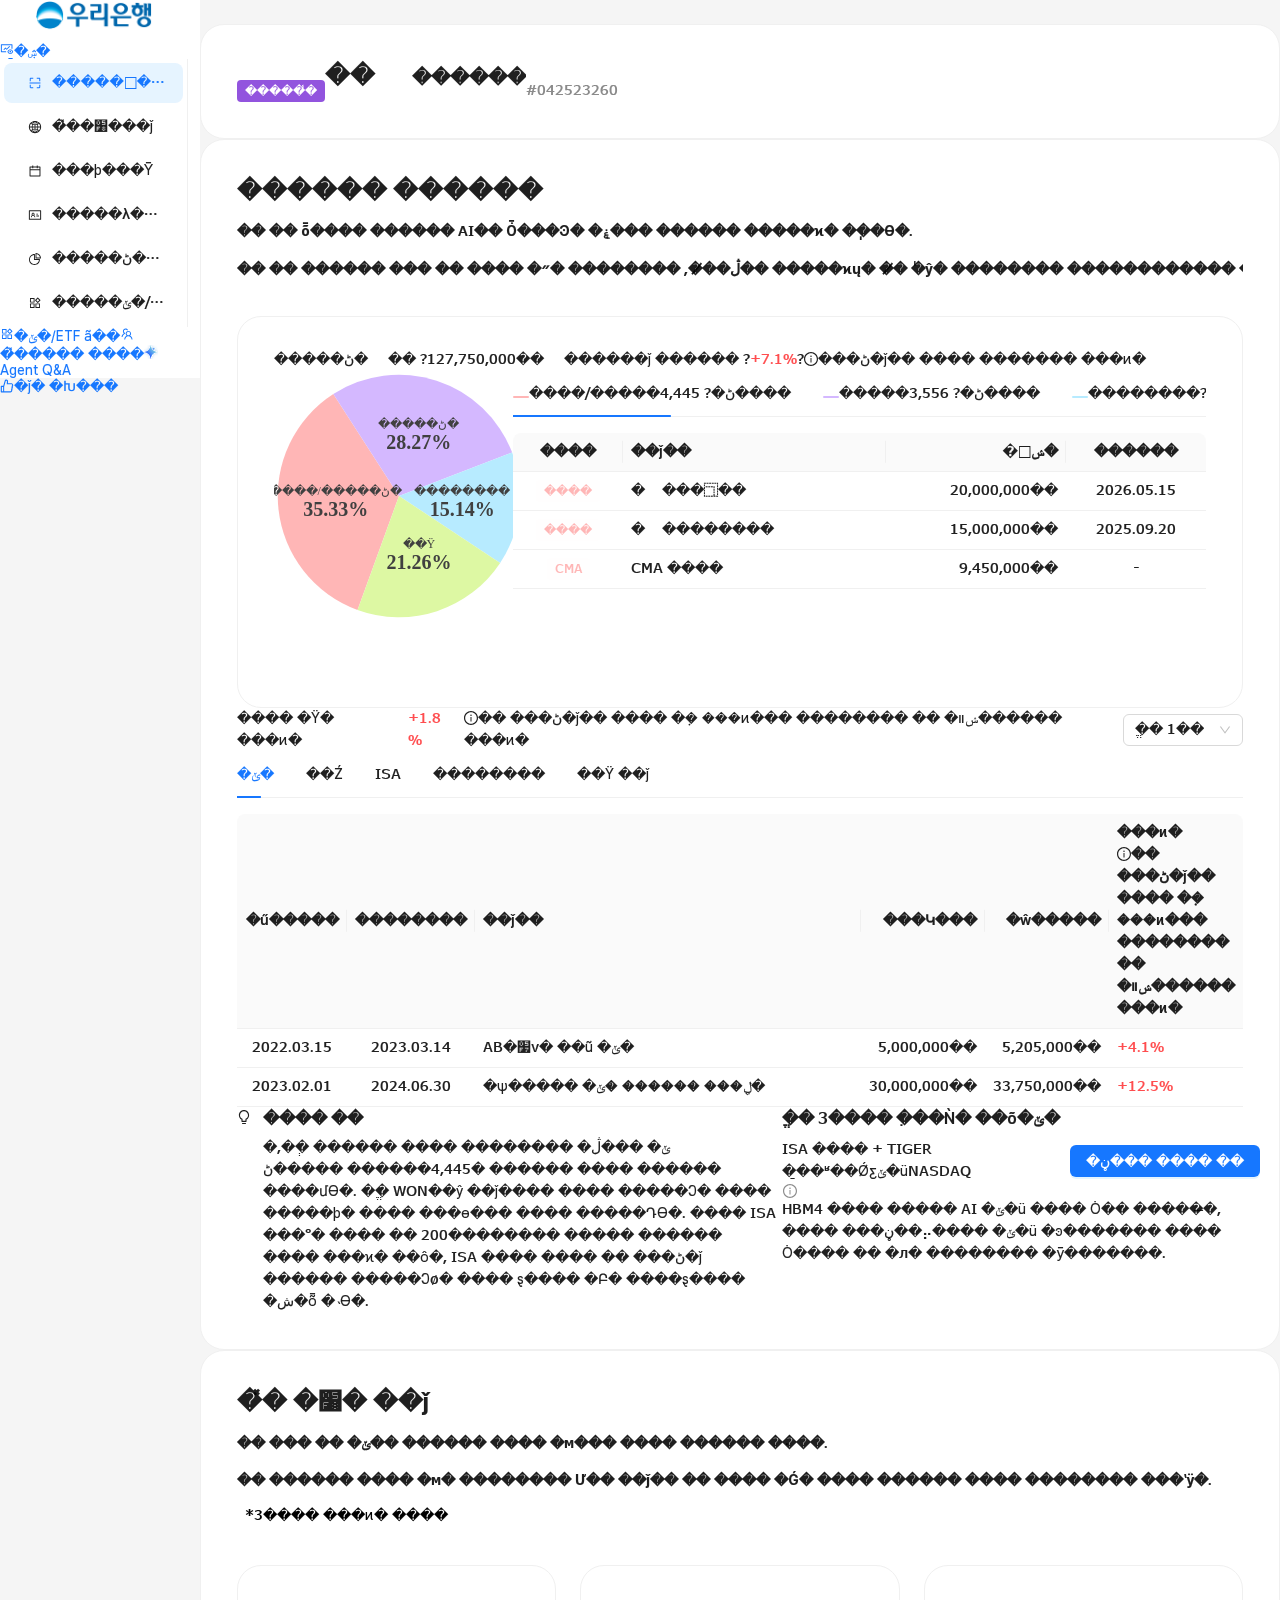
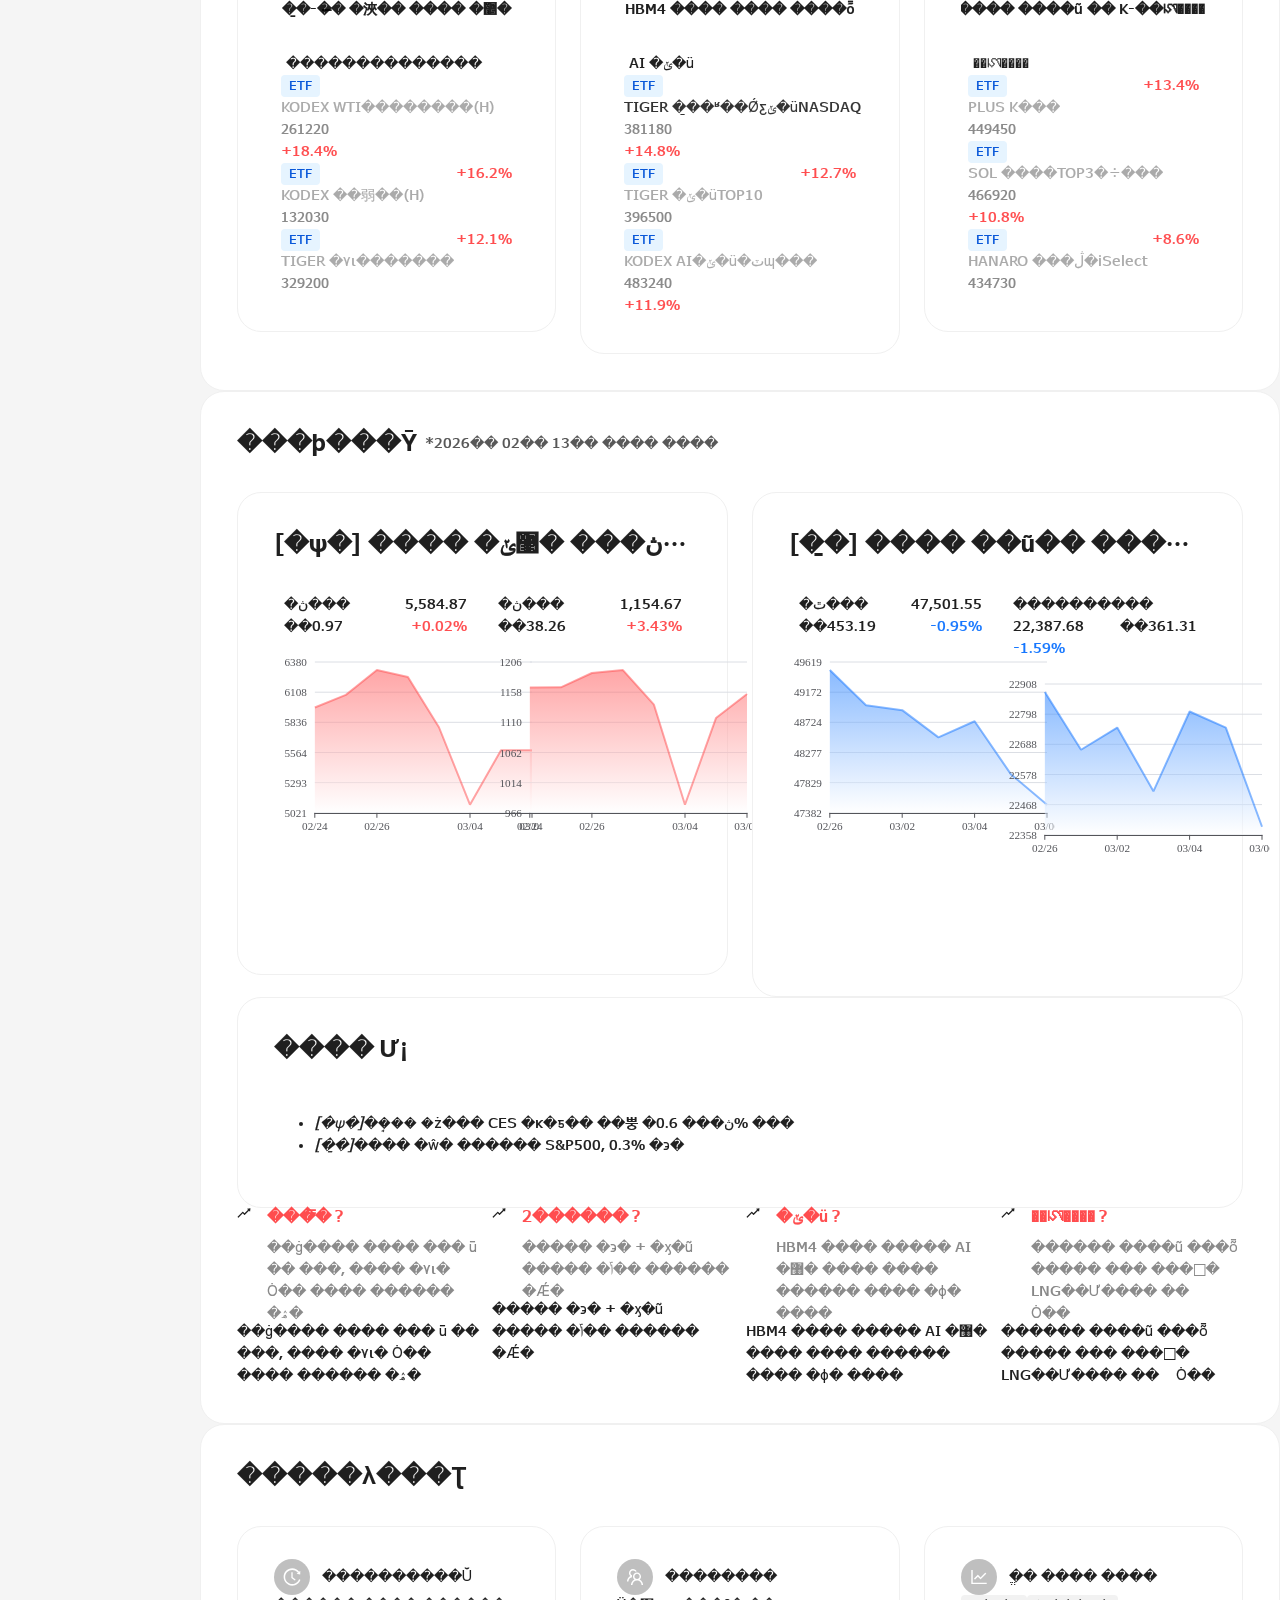
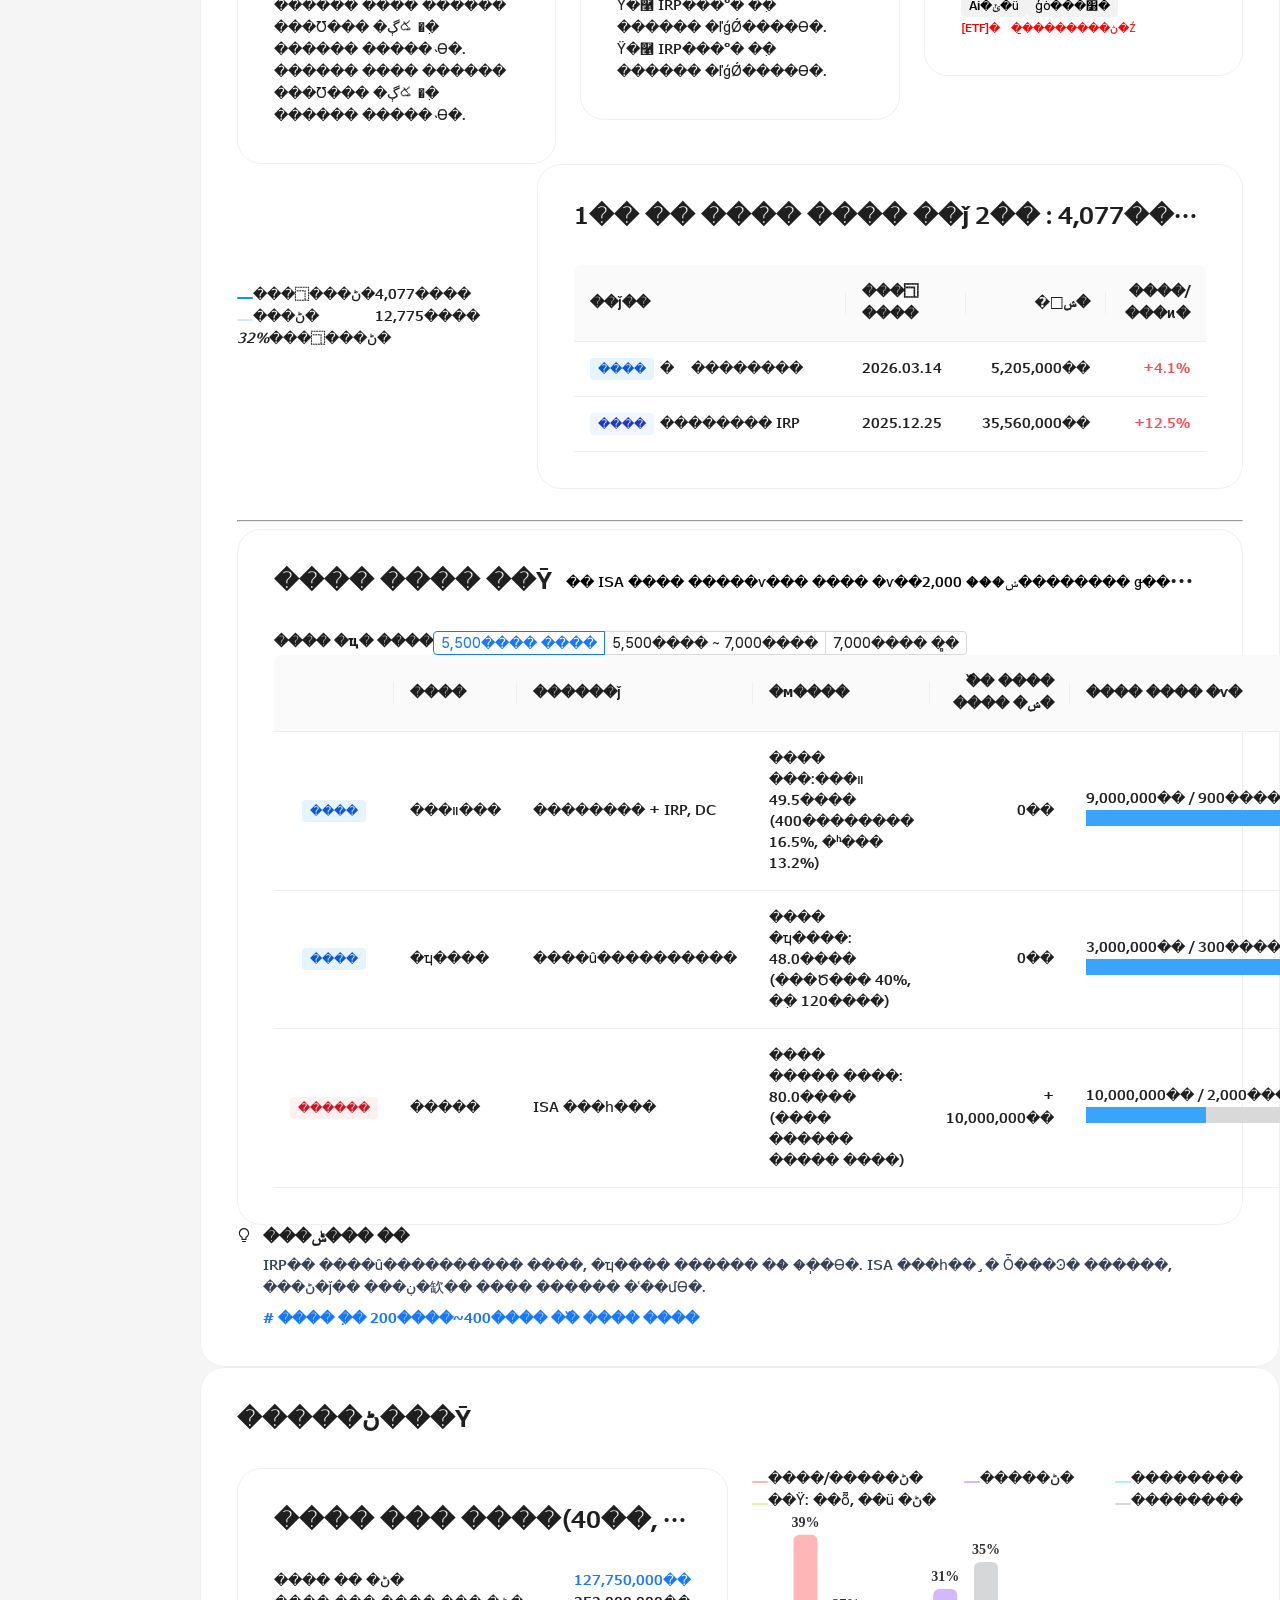
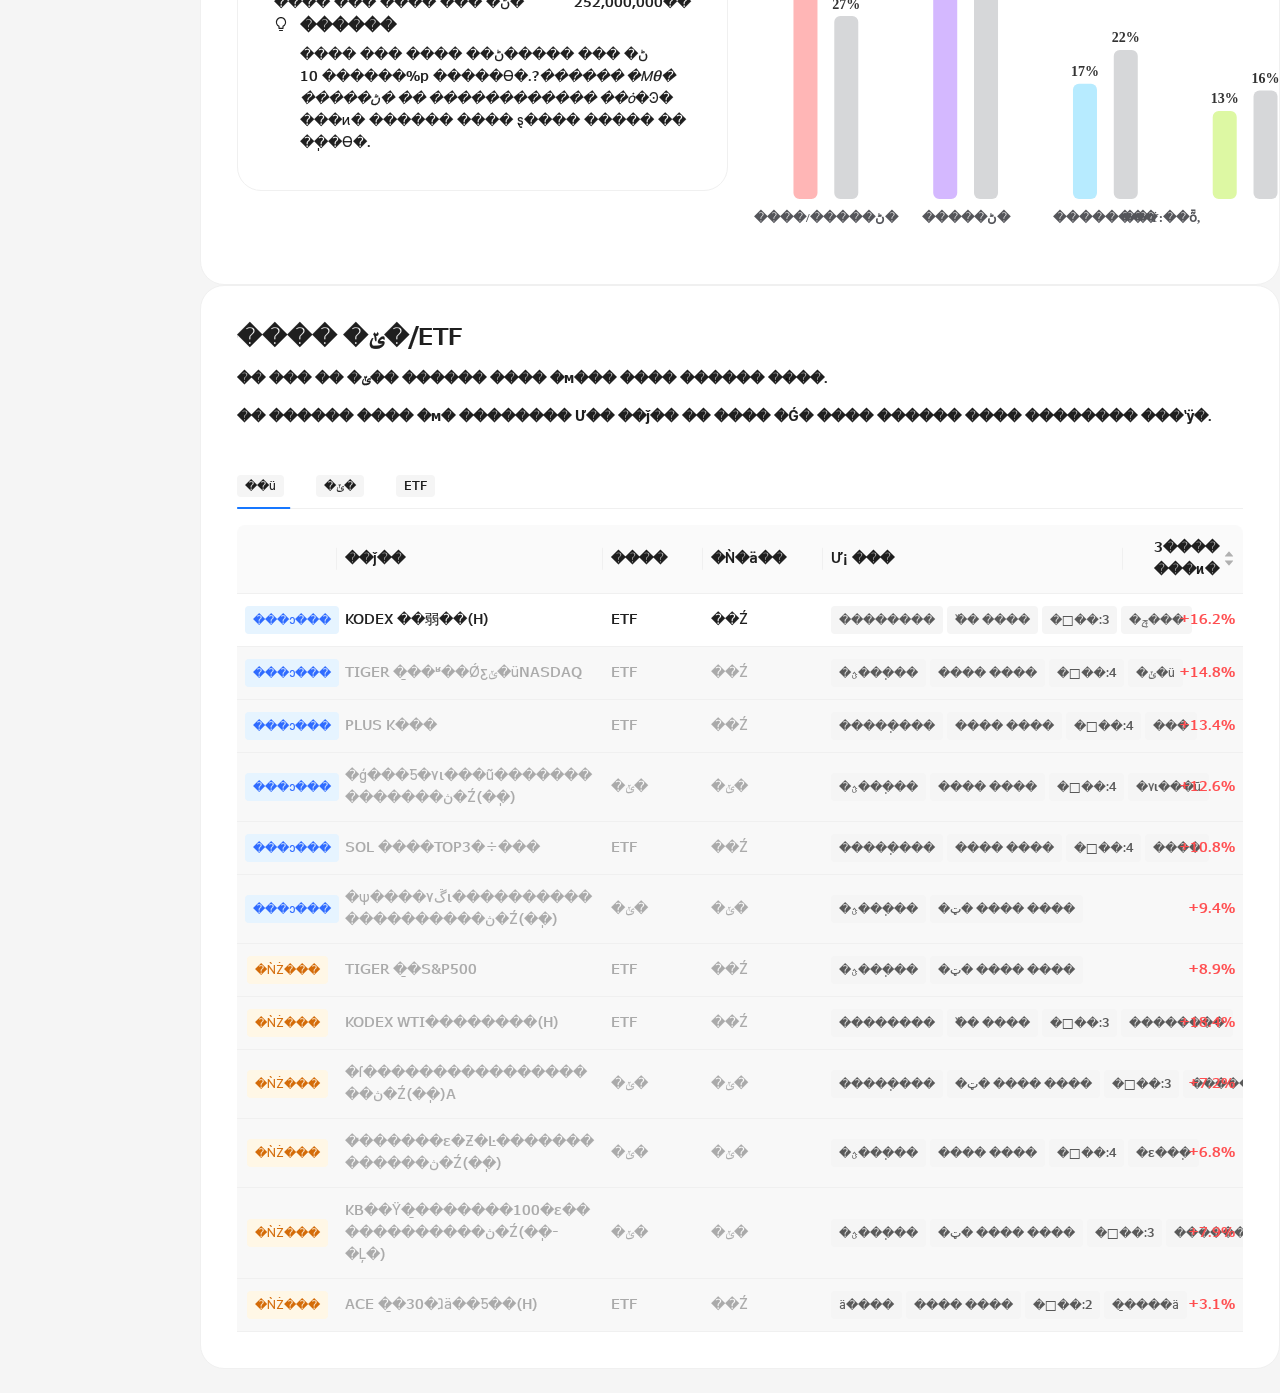
==== commit 7208306a: "fix: resolve remote 404s for font auth and favicon Use Pages-safe relative font path, add explicit f" ====
--- a/index.html
+++ b/index.html
@@ -1,4 +1,4 @@
-﻿<!DOCTYPE html>
+<!DOCTYPE html>
 
 <!-- saved from url=(0031) -->
 <html lang="en">
@@ -14501,9 +14501,10 @@
     }
   </style>
 <meta content="width=device-width, initial-scale=1.0" name="viewport"/>
-<title>자산관리Agent</title>
-<script crossorigin="" src="./assets/index.js" type="module"></script>
-<link crossorigin="" href="./assets/index.css" rel="stylesheet"/>
+<title>�ڻ����Agent</title>
+<link rel=icon href=./favicon.ico/>
+<script crossorigin="" src="./assets/index.js?v=3" type="module"></script>
+<link crossorigin="" href="./assets/index.css?v=3" rel="stylesheet"/>
 <style>
     aside.ant-layout-sider .ant-typography.title {
       margin: 0 0 12px 0 !important;
@@ -14578,32 +14579,32 @@
 <path d="M9.5293 9.63866C9.5293 9.84172 9.60996 10.0365 9.75354 10.18C9.89713 10.3236 10.0919 10.4043 10.2949 10.4043C10.498 10.4043 10.6927 10.3236 10.8363 10.18C10.9799 10.0365 11.0605 9.84172 11.0605 9.63866C11.0605 9.43561 10.9799 9.24087 10.8363 9.09729C10.6927 8.9537 10.498 8.87304 10.2949 8.87304C10.0919 8.87304 9.89713 8.9537 9.75354 9.09729C9.60996 9.24087 9.5293 9.43561 9.5293 9.63866Z" fill="currentColor" stroke="none"></path>
 <path d="M1.85937 3.17187H11.4844V6.63085H12.4688V2.62499C12.4688 2.383 12.2732 2.18749 12.0312 2.18749H1.3125C1.07051 2.18749 0.875 2.383 0.875 2.62499V9.73437C0.875 9.97636 1.07051 10.1719 1.3125 10.1719H6.125V9.18749H1.85937V3.17187Z" fill="currentColor" stroke="none"></path>
 <path d="M9.91024 4.62195L9.40711 4.11882C9.36473 4.07644 9.29501 4.07644 9.25262 4.11882L6.73973 6.63445L5.56258 5.45593C5.5202 5.41355 5.45048 5.41355 5.40809 5.45593L3.43524 7.42879C3.39286 7.47117 3.39286 7.54089 3.43524 7.58328L3.93837 8.0864C3.98075 8.12879 4.05047 8.12879 4.09286 8.0864L5.48465 6.69461L6.6618 7.87312C6.70419 7.9155 6.77391 7.9155 6.8163 7.87312L9.91024 4.77644C9.95399 4.73406 9.95399 4.66433 9.91024 4.62195Z" fill="currentColor" stroke="none"></path>
-</svg><span>싱글뷰</span></a>
+</svg><span>�̱ۺ�</span></a>
 <ul class="ant-menu ant-menu-root ant-menu-inline ant-menu-light css-xbngoj css-var-_r_0_ ant-menu-css-var" data-menu-list="true" role="menu" tabindex="0">
 <li class="ant-menu-item ant-menu-item-selected" data-menu-id="rc-menu-uuid-sales" role="menuitem" style="padding-left: 24px;" tabindex="-1"><svg class="ant-menu-item-icon" fill="none" height="1em" style="color: currentcolor;" viewbox="0 0 14 14" width="1em" xmlns="http://www.w3.org/2000/svg">
 <path d="M1.85938 5.25H2.625C2.68516 5.25 2.73438 5.20078 2.73438 5.14062V2.73438H5.14062C5.20078 2.73438 5.25 2.68516 5.25 2.625V1.85938C5.25 1.79922 5.20078 1.75 5.14062 1.75H2.67969C2.16563 1.75 1.75 2.16563 1.75 2.67969V5.14062C1.75 5.20078 1.79922 5.25 1.85938 5.25ZM8.85938 2.73438H11.2656V5.14062C11.2656 5.20078 11.3148 5.25 11.375 5.25H12.1406C12.2008 5.25 12.25 5.20078 12.25 5.14062V2.67969C12.25 2.16563 11.8344 1.75 11.3203 1.75H8.85938C8.79922 1.75 8.75 1.79922 8.75 1.85938V2.625C8.75 2.68516 8.79922 2.73438 8.85938 2.73438ZM5.14062 11.2656H2.73438V8.85938C2.73438 8.79922 2.68516 8.75 2.625 8.75H1.85938C1.79922 8.75 1.75 8.79922 1.75 8.85938V11.3203C1.75 11.8344 2.16563 12.25 2.67969 12.25H5.14062C5.20078 12.25 5.25 12.2008 5.25 12.1406V11.375C5.25 11.3148 5.20078 11.2656 5.14062 11.2656ZM12.1406 8.75H11.375C11.3148 8.75 11.2656 8.79922 11.2656 8.85938V11.2656H8.85938C8.79922 11.2656 8.75 11.3148 8.75 11.375V12.1406C8.75 12.2008 8.79922 12.25 8.85938 12.25H11.3203C11.8344 12.25 12.25 11.8344 12.25 11.3203V8.85938C12.25 8.79922 12.2008 8.75 12.1406 8.75ZM12.3594 6.50781H1.64062C1.58047 6.50781 1.53125 6.55703 1.53125 6.61719V7.38281C1.53125 7.44297 1.58047 7.49219 1.64062 7.49219H12.3594C12.4195 7.49219 12.4688 7.44297 12.4688 7.38281V6.61719C12.4688 6.55703 12.4195 6.50781 12.3594 6.50781Z" fill="currentColor" stroke="none"></path>
-</svg><span class="ant-menu-title-content">세일즈스냅샷</span></li>
+</svg><span class="ant-menu-title-content">���������</span></li>
 <li class="ant-menu-item" data-menu-id="rc-menu-uuid-issues" role="menuitem" style="padding-left: 24px;" tabindex="-1"><svg class="ant-menu-item-icon" fill="none" height="1em" style="color: currentcolor;" viewbox="0 0 14 14" width="1em" xmlns="http://www.w3.org/2000/svg">
 <path d="M11.6813 10.9498C11.684 10.9457 11.6881 10.9416 11.6908 10.9375C12.5863 9.87246 13.125 8.4998 13.125 7C13.125 5.5002 12.5863 4.12754 11.6922 3.0625C11.6895 3.0584 11.6854 3.05566 11.6826 3.05156C11.6676 3.03379 11.6539 3.01738 11.6389 3.00098C11.6334 2.99414 11.6279 2.98867 11.6225 2.98184L11.5664 2.91758L11.565 2.91621C11.5445 2.89297 11.5227 2.86973 11.5021 2.84648L11.5008 2.84512C11.457 2.79863 11.4133 2.75215 11.3682 2.70703L11.3668 2.70566L11.3012 2.64004L11.2971 2.63594C11.2766 2.61543 11.2561 2.59629 11.2355 2.57715C11.2287 2.57031 11.2219 2.56348 11.2137 2.55664C11.2 2.54297 11.1863 2.53066 11.1727 2.51836C11.1686 2.51426 11.1631 2.51016 11.159 2.50469C10.068 1.49297 8.60645 0.875 7 0.875C5.39355 0.875 3.93203 1.49297 2.83965 2.50469C2.83555 2.50879 2.83008 2.51289 2.82598 2.51836C2.8123 2.53066 2.79863 2.54434 2.78496 2.55801C2.77812 2.56484 2.77129 2.57168 2.76309 2.57852C2.74258 2.59766 2.72207 2.61816 2.70156 2.6373L2.69746 2.64141L2.63184 2.70703L2.63047 2.7084C2.58535 2.75352 2.5416 2.8 2.49785 2.84648L2.49648 2.84785C2.47461 2.87109 2.4541 2.89434 2.43359 2.91758L2.43223 2.91895C2.41309 2.93945 2.39395 2.96133 2.37617 2.9832C2.3707 2.99004 2.36523 2.99551 2.35977 3.00234C2.34473 3.01875 2.33105 3.03652 2.31602 3.05293C2.31328 3.05703 2.30918 3.05977 2.30645 3.06387C1.41367 4.12754 0.875 5.5002 0.875 7C0.875 8.4998 1.41367 9.87246 2.30781 10.9375C2.31055 10.9416 2.31465 10.9457 2.31738 10.9498L2.35977 11.0004C2.36523 11.0072 2.3707 11.0127 2.37617 11.0195L2.43223 11.0838C2.43223 11.0852 2.43359 11.0852 2.43359 11.0865C2.4541 11.1098 2.47461 11.133 2.49648 11.1549L2.49785 11.1562C2.5416 11.2027 2.58535 11.2492 2.6291 11.2943L2.63047 11.2957C2.65234 11.3176 2.67285 11.3395 2.69473 11.36L2.69883 11.3641C2.74395 11.4092 2.79043 11.4529 2.83691 11.4953C3.93203 12.507 5.39355 13.125 7 13.125C8.60645 13.125 10.068 12.507 11.1604 11.4953C11.2069 11.4526 11.2525 11.4089 11.2971 11.3641L11.3012 11.36C11.323 11.3381 11.3449 11.3176 11.3654 11.2957L11.3668 11.2943C11.4119 11.2492 11.4557 11.2027 11.498 11.1562L11.4994 11.1549C11.5199 11.1316 11.5418 11.1098 11.5623 11.0865C11.5623 11.0852 11.5637 11.0852 11.5637 11.0838C11.5828 11.0633 11.602 11.0414 11.6197 11.0195C11.6252 11.0127 11.6307 11.0072 11.6361 11.0004C11.6516 10.9839 11.6666 10.967 11.6813 10.9498ZM11.7373 9.0002C11.5486 9.4459 11.2998 9.85879 10.9963 10.2334C10.6545 9.93798 10.2807 9.68164 9.88203 9.46914C10.0406 8.82793 10.1391 8.12383 10.165 7.38281H12.127C12.0859 7.94199 11.9547 8.48477 11.7373 9.0002ZM12.127 6.61719H10.165C10.1391 5.87617 10.0406 5.17207 9.88203 4.53086C10.2826 4.31758 10.6559 4.06055 10.9963 3.7666C11.6561 4.57868 12.0507 5.57366 12.127 6.61719ZM9.0002 2.2627C9.54297 2.49238 10.0365 2.80957 10.4713 3.20879C10.2187 3.42384 9.94687 3.61514 9.65918 3.78027C9.44453 3.16504 9.16973 2.63047 8.8498 2.20254C8.90039 2.22168 8.95098 2.24219 9.0002 2.2627ZM7.76152 11.8412C7.63574 11.9396 7.50996 12.0148 7.38281 12.0654V9.5293C7.9253 9.56714 8.45878 9.68795 8.96465 9.8875C8.85117 10.2238 8.71992 10.5342 8.56816 10.8145C8.33027 11.2574 8.05137 11.6115 7.76152 11.8412ZM8.56816 3.18555C8.71855 3.46719 8.85117 3.77754 8.96465 4.1125C8.45878 4.31205 7.9253 4.43286 7.38281 4.4707V1.93594C7.50859 1.98652 7.63574 2.06035 7.76152 2.16016C8.05137 2.38848 8.33027 2.74258 8.56816 3.18555ZM7.38281 8.76231V7.38281H9.39941C9.37754 7.98711 9.30234 8.57363 9.17656 9.13008L9.17246 9.14648C8.5987 8.92891 7.99532 8.79938 7.38281 8.76231ZM7.38281 6.61719V5.2377C8.00898 5.19941 8.61055 5.0668 9.17246 4.85352L9.17656 4.86992C9.30234 5.42637 9.37754 6.01152 9.39941 6.61719H7.38281ZM6.61719 7.38281V8.76231C5.99102 8.80059 5.38945 8.9332 4.82754 9.14648L4.82344 9.13008C4.69766 8.57363 4.62246 7.98848 4.60059 7.38281H6.61719ZM4.60059 6.61719C4.62246 6.01289 4.69766 5.42637 4.82344 4.86992L4.82754 4.85352C5.38945 5.0668 5.98965 5.19941 6.61719 5.2377V6.61719H4.60059ZM6.61719 9.5293V12.0641C6.49141 12.0135 6.36426 11.9396 6.23848 11.8398C5.94863 11.6115 5.66836 11.2561 5.43047 10.8131C5.28008 10.5314 5.14746 10.2211 5.03398 9.88613C5.54258 9.68652 6.07168 9.56758 6.61719 9.5293ZM6.61719 4.4707C6.0747 4.43286 5.54122 4.31205 5.03535 4.1125C5.14883 3.77617 5.28008 3.46582 5.43184 3.18555C5.66973 2.74258 5.94863 2.38711 6.23984 2.15879C6.36562 2.06035 6.49141 1.98516 6.61855 1.93457V4.4707H6.61719ZM4.9998 2.2627C5.05039 2.24219 5.09961 2.22168 5.1502 2.20254C4.83027 2.63047 4.55547 3.16504 4.34082 3.78027C4.05371 3.61621 3.78164 3.4248 3.52871 3.20879C3.96348 2.80957 4.45703 2.49238 4.9998 2.2627ZM2.2627 4.9998C2.45137 4.5541 2.7002 4.14121 3.00371 3.7666C3.34414 4.06055 3.71738 4.31758 4.11797 4.53086C3.95938 5.17207 3.86094 5.87617 3.83496 6.61719H1.87305C1.91406 6.05801 2.04531 5.51523 2.2627 4.9998ZM1.87305 7.38281H3.83496C3.86094 8.12383 3.95938 8.82793 4.11797 9.46914C3.71927 9.68164 3.34554 9.93798 3.00371 10.2334C2.34395 9.42132 1.94929 8.42634 1.87305 7.38281ZM4.9998 11.7373C4.45703 11.5076 3.96348 11.1904 3.52871 10.7912C3.78164 10.5752 4.05371 10.3852 4.34082 10.2197C4.55547 10.835 4.83027 11.3695 5.1502 11.7975C5.09961 11.7783 5.04902 11.7578 4.9998 11.7373ZM9.0002 11.7373C8.94961 11.7578 8.90039 11.7783 8.8498 11.7975C9.16973 11.3695 9.44453 10.835 9.65918 10.2197C9.94629 10.3838 10.2184 10.5752 10.4713 10.7912C10.0389 11.1888 9.54128 11.5088 9.0002 11.7373Z" fill="currentColor" stroke="none"></path>
-</svg><span class="ant-menu-title-content">이슈테마상품</span></li>
+</svg><span class="ant-menu-title-content">�̽��׸���ǰ</span></li>
 <li class="ant-menu-item" data-menu-id="rc-menu-uuid-daily" role="menuitem" style="padding-left: 24px;" tabindex="-1"><svg class="ant-menu-item-icon" fill="none" height="1em" style="color: currentcolor;" viewbox="0 0 14 14" width="1em" xmlns="http://www.w3.org/2000/svg">
 <path d="M12.0312 2.51562H9.73438V1.64062C9.73438 1.58047 9.68516 1.53125 9.625 1.53125H8.85938C8.79922 1.53125 8.75 1.58047 8.75 1.64062V2.51562H5.25V1.64062C5.25 1.58047 5.20078 1.53125 5.14062 1.53125H4.375C4.31484 1.53125 4.26562 1.58047 4.26562 1.64062V2.51562H1.96875C1.72676 2.51562 1.53125 2.71113 1.53125 2.95312V12.0312C1.53125 12.2732 1.72676 12.4688 1.96875 12.4688H12.0312C12.2732 12.4688 12.4688 12.2732 12.4688 12.0312V2.95312C12.4688 2.71113 12.2732 2.51562 12.0312 2.51562ZM11.4844 11.4844H2.51562V6.28906H11.4844V11.4844ZM2.51562 5.35938V3.5H4.26562V4.15625C4.26562 4.21641 4.31484 4.26562 4.375 4.26562H5.14062C5.20078 4.26562 5.25 4.21641 5.25 4.15625V3.5H8.75V4.15625C8.75 4.21641 8.79922 4.26562 8.85938 4.26562H9.625C9.68516 4.26562 9.73438 4.21641 9.73438 4.15625V3.5H11.4844V5.35938H2.51562Z" fill="currentColor"></path>
-</svg><span class="ant-menu-title-content">데일리시황</span></li>
+</svg><span class="ant-menu-title-content">���ϸ���Ȳ</span></li>
 <li class="ant-menu-item" data-menu-id="rc-menu-uuid-insights" role="menuitem" style="padding-left: 24px;" tabindex="-1"><svg class="ant-menu-item-icon" fill="none" height="1em" style="color: currentcolor;" viewbox="0 0 14 14" width="1em" xmlns="http://www.w3.org/2000/svg">
 <path d="M12.6875 2.1875H1.3125C1.07051 2.1875 0.875 2.38301 0.875 2.625V11.375C0.875 11.617 1.07051 11.8125 1.3125 11.8125H12.6875C12.9295 11.8125 13.125 11.617 13.125 11.375V2.625C13.125 2.38301 12.9295 2.1875 12.6875 2.1875ZM12.1406 10.8281H1.85938V3.17188H12.1406V10.8281ZM8.34395 6.50781H10.0311C10.0488 6.50781 10.0625 6.45859 10.0625 6.39844V5.74219C10.0625 5.68203 10.0488 5.63281 10.0311 5.63281H8.34395C8.32617 5.63281 8.3125 5.68203 8.3125 5.74219V6.39844C8.3125 6.45859 8.32617 6.50781 8.34395 6.50781ZM8.40957 8.47656H10.9484C11.0018 8.47656 11.0455 8.42734 11.0455 8.36719V7.71094C11.0455 7.65078 11.0018 7.60156 10.9484 7.60156H8.40957C8.35625 7.60156 8.3125 7.65078 8.3125 7.71094V8.36719C8.3125 8.42734 8.35625 8.47656 8.40957 8.47656V8.47656ZM3.0625 9.20117H3.6627C3.72012 9.20117 3.7666 9.15605 3.7707 9.09863C3.82266 8.4082 4.39961 7.86133 5.09961 7.86133C5.79961 7.86133 6.37656 8.4082 6.42852 9.09863C6.43262 9.15605 6.4791 9.20117 6.53652 9.20117H7.13672C7.15155 9.20119 7.16624 9.19819 7.17988 9.19236C7.19352 9.18652 7.20583 9.17797 7.21606 9.16723C7.22629 9.15649 7.23423 9.14377 7.23939 9.12987C7.24456 9.11596 7.24684 9.10114 7.24609 9.08633C7.20781 8.35762 6.80859 7.72324 6.22617 7.3623C6.48301 7.07997 6.62494 6.71176 6.62402 6.33008C6.62402 5.48379 5.9418 4.79883 5.10098 4.79883C4.26016 4.79883 3.57793 5.48379 3.57793 6.33008C3.57793 6.72793 3.72832 7.08887 3.97578 7.3623C3.67928 7.54604 3.43165 7.79881 3.25404 8.09903C3.07644 8.39925 2.97413 8.73799 2.95586 9.08633C2.95039 9.14922 2.99961 9.20117 3.0625 9.20117V9.20117ZM5.09961 5.61914C5.48926 5.61914 5.80645 5.9377 5.80645 6.33008C5.80645 6.72246 5.48926 7.04102 5.09961 7.04102C4.70996 7.04102 4.39277 6.72246 4.39277 6.33008C4.39277 5.9377 4.70996 5.61914 5.09961 5.61914Z" fill="currentColor"></path>
-</svg><span class="ant-menu-title-content">고객인사이트</span></li>
+</svg><span class="ant-menu-title-content">�����λ���Ʈ</span></li>
 <li class="ant-menu-item" data-menu-id="rc-menu-uuid-assets" role="menuitem" style="padding-left: 24px;" tabindex="-1"><svg class="ant-menu-item-icon" fill="none" height="1em" style="color: currentcolor;" viewbox="0 0 14 14" width="1em" xmlns="http://www.w3.org/2000/svg">
 <path d="M11.8123 7.08251H6.91773V2.18798C6.91773 2.12782 6.86851 2.0786 6.80836 2.0786H6.45289C5.73471 2.07743 5.02338 2.21827 4.35983 2.49303C3.69628 2.76778 3.09361 3.17103 2.58648 3.67958C2.08706 4.17745 1.68913 4.76762 1.4148 5.41727C1.12934 6.09107 0.98286 6.81558 0.984139 7.54735C0.982963 8.26553 1.12381 8.97686 1.39856 9.64041C1.67332 10.304 2.07657 10.9066 2.58512 11.4138C3.08687 11.9155 3.67203 12.3106 4.32281 12.5854C4.99661 12.8709 5.72111 13.0174 6.45289 13.0161C7.17107 13.0173 7.8824 12.8764 8.54595 12.6017C9.2095 12.3269 9.81217 11.9237 10.3193 11.4151C10.8211 10.9134 11.2162 10.3282 11.491 9.67743C11.7764 9.00363 11.9229 8.27913 11.9216 7.54735V7.19188C11.9216 7.13173 11.8724 7.08251 11.8123 7.08251ZM9.64801 10.7712C9.22465 11.1912 8.72258 11.5236 8.17055 11.7493C7.61852 11.975 7.02739 12.0896 6.43101 12.0864C5.22652 12.0809 4.09449 11.6093 3.24273 10.7575C2.38551 9.90028 1.91383 8.76005 1.91383 7.54735C1.91383 6.33466 2.38551 5.19442 3.24273 4.3372C3.98922 3.59071 4.95035 3.13544 5.98805 3.03153V8.01219H10.9687C10.8634 9.05536 10.4041 10.022 9.64801 10.7712V10.7712ZM13.0154 6.32235L12.9798 5.9368C12.8636 4.67762 12.3045 3.48954 11.4048 2.59266C10.5046 1.69414 9.31896 1.13807 8.0525 1.0204L7.66558 0.984851C7.60133 0.979383 7.54664 1.0286 7.54664 1.09286V6.34423C7.54664 6.40438 7.59586 6.4536 7.65601 6.4536L12.906 6.43993C12.9703 6.43993 13.0209 6.38524 13.0154 6.32235ZM8.47359 5.52665V2.01845C9.33483 2.19871 10.1252 2.62523 10.7486 3.24618C11.3734 3.86962 11.8013 4.66259 11.9791 5.51708L8.47359 5.52665Z" fill="currentColor"></path>
-</svg><span class="ant-menu-title-content">고객자산현황</span></li>
+</svg><span class="ant-menu-title-content">�����ڻ���Ȳ</span></li>
 <li class="ant-menu-item" data-menu-id="rc-menu-uuid-product" role="menuitem" style="padding-left: 24px;" tabindex="-1"><svg class="ant-menu-item-icon" fill="none" height="1em" style="color: currentcolor;" viewbox="0 0 14 14" width="1em" xmlns="http://www.w3.org/2000/svg">
 <path clip-rule="evenodd" d="M6.34375 1.96878C6.46457 1.96878 6.5625 2.06671 6.5625 2.18753V6.34378C6.5625 6.46458 6.46457 6.56253 6.34375 6.56253H2.1875C2.06668 6.56253 1.96875 6.46458 1.96875 6.34378V2.18753C1.96875 2.06671 2.06668 1.96878 2.1875 1.96878H6.34375ZM5.63281 2.89847H2.89844V5.63284H5.63281V2.89847ZM12.3776 4.0973C12.463 4.18272 12.463 4.32123 12.3776 4.40665L9.90272 6.88154C9.81729 6.96696 9.6788 6.96696 9.59336 6.88154L7.11849 4.40665C7.03307 4.32123 7.03307 4.18272 7.11849 4.0973L9.59338 1.62242C9.6788 1.53699 9.8173 1.53699 9.90273 1.62242L12.3776 4.0973ZM11.2175 4.25197L9.74805 2.78253L8.27859 4.25198L9.74805 5.72144L11.2175 4.25197ZM6.34375 7.43753C6.46457 7.43753 6.5625 7.53547 6.5625 7.65628V11.8125C6.5625 11.9333 6.46457 12.0313 6.34375 12.0313H2.1875C2.06668 12.0313 1.96875 11.9333 1.96875 11.8125V7.65628C1.96875 7.53547 2.06668 7.43753 2.1875 7.43753H6.34375ZM5.63281 8.36722H2.89844V11.1016H5.63281V8.36722ZM11.8125 7.43753C11.9333 7.43753 12.0312 7.53547 12.0312 7.65628V11.8125C12.0312 11.9333 11.9333 12.0313 11.8125 12.0313H7.65625C7.53543 12.0313 7.4375 11.9333 7.4375 11.8125V7.65628C7.4375 7.53547 7.53543 7.43753 7.65625 7.43753H11.8125ZM11.1016 8.36722H8.36719V11.1016H11.1016V8.36722Z" fill="currentColor" fill-rule="evenodd"></path>
-</svg><span class="ant-menu-title-content">이달의펀드/ETF</span></li>
+</svg><span class="ant-menu-title-content">�̴����ݵ�/ETF</span></li>
 </ul>
 <div aria-hidden="true" style="display: none;"></div><a class="sc-oQLfz fGZCfh" href="#/fund-product"><svg fill="none" height="1em" style="color: currentcolor;" viewbox="0 0 14 14" width="1em" xmlns="http://www.w3.org/2000/svg">
 <path clip-rule="evenodd" d="M6.34375 1.96878C6.46457 1.96878 6.5625 2.06671 6.5625 2.18753V6.34378C6.5625 6.46458 6.46457 6.56253 6.34375 6.56253H2.1875C2.06668 6.56253 1.96875 6.46458 1.96875 6.34378V2.18753C1.96875 2.06671 2.06668 1.96878 2.1875 1.96878H6.34375ZM5.63281 2.89847H2.89844V5.63284H5.63281V2.89847ZM12.3776 4.0973C12.463 4.18272 12.463 4.32123 12.3776 4.40665L9.90272 6.88154C9.81729 6.96696 9.6788 6.96696 9.59336 6.88154L7.11849 4.40665C7.03307 4.32123 7.03307 4.18272 7.11849 4.0973L9.59338 1.62242C9.6788 1.53699 9.8173 1.53699 9.90273 1.62242L12.3776 4.0973ZM11.2175 4.25197L9.74805 2.78253L8.27859 4.25198L9.74805 5.72144L11.2175 4.25197ZM6.34375 7.43753C6.46457 7.43753 6.5625 7.53547 6.5625 7.65628V11.8125C6.5625 11.9333 6.46457 12.0313 6.34375 12.0313H2.1875C2.06668 12.0313 1.96875 11.9333 1.96875 11.8125V7.65628C1.96875 7.53547 2.06668 7.43753 2.1875 7.43753H6.34375ZM5.63281 8.36722H2.89844V11.1016H5.63281V8.36722ZM11.8125 7.43753C11.9333 7.43753 12.0312 7.53547 12.0312 7.65628V11.8125C12.0312 11.9333 11.9333 12.0313 11.8125 12.0313H7.65625C7.53543 12.0313 7.4375 11.9333 7.4375 11.8125V7.65628C7.4375 7.53547 7.53543 7.43753 7.65625 7.43753H11.8125ZM11.1016 8.36722H8.36719V11.1016H11.1016V8.36722Z" fill="currentColor" fill-rule="evenodd"></path>
-</svg><span>펀드/ETF 찾기</span></a><a class="sc-oQLfz fGZCfh" href="#/issue-account"><svg fill="none" height="1em" style="color: currentcolor;" viewbox="0 0 14 14" width="1em" xmlns="http://www.w3.org/2000/svg">
+</svg><span>�ݵ�/ETF ã��</span></a><a class="sc-oQLfz fGZCfh" href="#/issue-account"><svg fill="none" height="1em" style="color: currentcolor;" viewbox="0 0 14 14" width="1em" xmlns="http://www.w3.org/2000/svg">
 <path d="M11.2681 9.56896C10.9259 9.22648 10.5261 8.94695 10.0869 8.74318C10.7062 8.24142 11.1014 7.4758 11.1014 6.6172C11.1014 5.10236 9.83807 3.85959 8.32323 3.88283C6.83163 3.90607 5.62987 5.1215 5.62987 6.6172C5.62987 7.4758 6.02635 8.24142 6.64432 8.74318C6.20505 8.9468 5.80517 9.22634 5.46307 9.56896C4.71659 10.3168 4.29276 11.3039 4.26542 12.3567C4.26505 12.3712 4.26761 12.3858 4.27294 12.3994C4.27828 12.4129 4.28627 12.4253 4.29647 12.4358C4.30666 12.4462 4.31884 12.4545 4.33229 12.4602C4.34574 12.4659 4.36019 12.4688 4.37479 12.4688H5.14042C5.1992 12.4688 5.24842 12.4223 5.24979 12.3635C5.27577 11.5705 5.59706 10.8281 6.1617 10.2649C6.45065 9.97438 6.79433 9.7441 7.17286 9.58733C7.5514 9.43057 7.95727 9.35044 8.36698 9.35158C9.19959 9.35158 9.98299 9.6756 10.5723 10.2649C11.1355 10.8281 11.4568 11.5705 11.4842 12.3635C11.4855 12.4223 11.5348 12.4688 11.5935 12.4688H12.3592C12.3738 12.4688 12.3882 12.4659 12.4017 12.4602C12.4151 12.4545 12.4273 12.4462 12.4375 12.4358C12.4477 12.4253 12.4557 12.4129 12.461 12.3994C12.4663 12.3858 12.4689 12.3712 12.4685 12.3567C12.4412 11.3039 12.0174 10.3168 11.2681 9.56896ZM8.36698 8.3672C7.8994 8.3672 7.45917 8.18537 7.12967 7.85451C6.96432 7.69045 6.8337 7.49477 6.74561 7.27914C6.65753 7.06351 6.61378 6.83234 6.61698 6.59943C6.62108 6.15099 6.80018 5.71759 7.11327 5.3963C7.44139 5.05998 7.88026 4.87267 8.3492 4.8672C8.81268 4.8631 9.26249 5.04357 9.59334 5.36759C9.93241 5.69982 10.1183 6.14416 10.1183 6.6172C10.1183 7.08478 9.93651 7.52365 9.60565 7.85451C9.44333 8.01761 9.25027 8.1469 9.03766 8.2349C8.82504 8.32291 8.59709 8.36787 8.36698 8.3672ZM4.94217 6.97814C4.92987 6.8592 4.92303 6.73888 4.92303 6.6172C4.92303 6.39982 4.94354 6.18791 4.98182 5.98146C4.99139 5.93224 4.96541 5.88166 4.9203 5.86115C4.73436 5.77775 4.56346 5.66291 4.41581 5.51798C4.24182 5.34928 4.1049 5.14617 4.0138 4.92159C3.9227 4.69702 3.87942 4.45593 3.8867 4.21369C3.89901 3.77482 4.07538 3.35783 4.38299 3.04338C4.72069 2.69748 5.17459 2.5088 5.65721 2.51427C6.09334 2.51837 6.51444 2.68654 6.83299 2.98459C6.941 3.08576 7.03397 3.19787 7.1119 3.31818C7.13924 3.36056 7.19256 3.37834 7.23905 3.36193C7.47967 3.27853 7.73397 3.21974 7.9951 3.1924C8.07166 3.1842 8.11541 3.10216 8.08124 3.0338C7.6369 2.1547 6.72909 1.54767 5.67909 1.53127C4.16288 1.50802 2.89959 2.7508 2.89959 4.26427C2.89959 5.12287 3.29471 5.88849 3.91405 6.39025C3.47928 6.59123 3.0787 6.86877 2.73143 7.21603C1.98221 7.96388 1.55838 8.95099 1.53104 10.0051C1.53068 10.0197 1.53323 10.0342 1.53857 10.0478C1.5439 10.0614 1.5519 10.0738 1.56209 10.0842C1.57229 10.0947 1.58447 10.103 1.59792 10.1086C1.61137 10.1143 1.62582 10.1172 1.64042 10.1172H2.40741C2.4662 10.1172 2.51542 10.0707 2.51678 10.0119C2.54276 9.21896 2.86405 8.47658 3.4287 7.9133C3.83065 7.51134 4.32284 7.23244 4.86014 7.09709C4.91346 7.08341 4.94901 7.03283 4.94217 6.97814V6.97814Z" fill="currentColor"></path>
-</svg><span>이슈계좌 관리</span></a><a class="sc-oQLfz envuUY" href="#/agent-qna"><svg fill="none" height="1em" style="color: currentcolor;" viewbox="0 0 14 14" width="1em" xmlns="http://www.w3.org/2000/svg">
+</svg><span>�̽����� ����</span></a><a class="sc-oQLfz envuUY" href="#/agent-qna"><svg fill="none" height="1em" style="color: currentcolor;" viewbox="0 0 14 14" width="1em" xmlns="http://www.w3.org/2000/svg">
 <g clip-path="url(#clip0_27133_1172)">
 <g filter="url(#filter0_d_27133_1172)">
 <path d="M-1.83325 7.08686C4.61789 7.08686 6.68063 3.06249 6.68063 -1.34613C6.68063 6.17683 12.1611 7.04642 15.0327 7.04642C8.13013 7.04642 6.70476 12.0409 6.67123 14.9855C6.67746 15.1598 6.68063 15.3379 6.68063 15.5199C6.67258 15.3512 6.6691 15.1725 6.67123 14.9855C6.41292 7.76171 0.898359 7.08686 -1.83325 7.08686Z" fill="url(#paint0_linear_27133_1172)"></path>
@@ -14655,7 +14656,7 @@
 </aside><a class="link-button" href="#/#" rel="noopener noreferrer"><span aria-label="like" class="anticon anticon-like" role="img"><svg aria-hidden="true" data-icon="like" fill="currentColor" focusable="false" height="1em" viewbox="64 64 896 896" width="1em">
 <path d="M885.9 533.7c16.8-22.2 26.1-49.4 26.1-77.7 0-44.9-25.1-87.4-65.5-111.1a67.67 67.67 0 00-34.3-9.3H572.4l6-122.9c1.4-29.7-9.1-57.9-29.5-79.4A106.62 106.62 0 00471 99.9c-52 0-98 35-111.8 85.1l-85.9 311H144c-17.7 0-32 14.3-32 32v364c0 17.7 14.3 32 32 32h601.3c9.2 0 18.2-1.8 26.5-5.4 47.6-20.3 78.3-66.8 78.3-118.4 0-12.6-1.8-25-5.4-37 16.8-22.2 26.1-49.4 26.1-77.7 0-12.6-1.8-25-5.4-37 16.8-22.2 26.1-49.4 26.1-77.7-.2-12.6-2-25.1-5.6-37.1zM184 852V568h81v284h-81zm636.4-353l-21.9 19 13.9 25.4a56.2 56.2 0 016.9 27.3c0 16.5-7.2 32.2-19.6 43l-21.9 19 13.9 25.4a56.2 56.2 0 016.9 27.3c0 16.5-7.2 32.2-19.6 43l-21.9 19 13.9 25.4a56.2 56.2 0 016.9 27.3c0 22.4-13.2 42.6-33.6 51.8H329V564.8l99.5-360.5a44.1 44.1 0 0142.2-32.3c7.6 0 15.1 2.2 21.1 6.7 9.9 7.4 15.2 18.6 14.6 30.5l-9.6 198.4h314.4C829 418.5 840 436.9 840 456c0 16.5-7.2 32.1-19.6 43z">
 </path>
-</svg></span><span>의견 게시판</span></a>
+</svg></span><span>�ǰ� �Խ���</span></a>
 </div>
 <div class="ant-layout _content-layout_mulfg_8 css-xbngoj css-var-_r_0_">
 <main class="ant-layout-content css-xbngoj">
@@ -14663,7 +14664,7 @@
 <div class="top-bg"></div>
 <div class="ant-card ant-card-bordered css-xbngoj css-var-_r_0_">
 <div class="ant-card-body">
-<div class="async-query async-query-done" style="opacity: 1;"><span class="ant-tag ant-tag-filled css-xbngoj css-var-_r_0_" style="background: rgb(146, 84, 222); color: rgb(255, 255, 255);">프리미어</span><span class="ant-card-head-title">김우리 <sub>고객님</sub></span><span class="ant-typography ant-typography-secondary css-xbngoj css-var-_r_0_">#042523260</span></div>
+<div class="async-query async-query-done" style="opacity: 1;"><span class="ant-tag ant-tag-filled css-xbngoj css-var-_r_0_" style="background: rgb(146, 84, 222); color: rgb(255, 255, 255);">�����̾�</span><span class="ant-card-head-title">��츮 <sub>������</sub></span><span class="ant-typography ant-typography-secondary css-xbngoj css-var-_r_0_">#042523260</span></div>
 </div>
 </div>
 </div>
@@ -14673,13 +14674,13 @@
 <div class="ant-card-head-wrapper">
 <div class="ant-card-head-title">
 <div class="ant-row ant-row-middle css-xbngoj css-var-_r_0_">
-<div class="ant-col css-xbngoj css-var-_r_0_">세일즈 스냅샷</div>
+<div class="ant-col css-xbngoj css-var-_r_0_">������ ������</div>
 <div class="ant-col css-xbngoj css-var-_r_0_">
 <div class="sc-cRZddz hpsKWY">
-<div class="ant-col css-xbngoj css-var-_r_0_"><span class="ant-typography css-xbngoj css-var-_r_0_">※ 본 화면은 생성형 AI를 활용하여 작성된 정보를 포함하고
-                                  있습니다.</span></div>
-<div class="ant-col css-xbngoj css-var-_r_0_"><span class="ant-typography css-xbngoj css-var-_r_0_">※ 본 내용은 상담 시 참고 자료이며, 고객에게 그대로 제공하거나
-                                  이를 근거로 단정적인 설명·권유를 해서는 안됩니다</span></div>
+<div class="ant-col css-xbngoj css-var-_r_0_"><span class="ant-typography css-xbngoj css-var-_r_0_">�� �� ȭ���� ������ AI�� Ȱ���Ͽ� �ۼ��� ������ �����ϰ�
+                                  �ֽ��ϴ�.</span></div>
+<div class="ant-col css-xbngoj css-var-_r_0_"><span class="ant-typography css-xbngoj css-var-_r_0_">�� �� ������ ��� �� ���� �ڷ��̸�, �������� �״�� �����ϰų�
+                                  �̸� �ٰŷ� �������� ������������ �ؼ��� �ȵ˴ϴ�</span></div>
 </div>
 </div>
 </div>
@@ -14693,16 +14694,16 @@
 <div class="ant-card-body">
 <div class="async-query async-query-done sc-hVkBjf gjlVfC" style="opacity: 1;">
 <div class="ant-row ant-row-start ant-row-middle css-xbngoj css-var-_r_0_" style="margin-inline: -20px;">
-<div class="ant-col css-xbngoj css-var-_r_0_" style="padding-inline: 20px;"><span class="ant-typography css-xbngoj css-var-_r_0_">보유자산</span></div>
+<div class="ant-col css-xbngoj css-var-_r_0_" style="padding-inline: 20px;"><span class="ant-typography css-xbngoj css-var-_r_0_">�����ڻ�</span></div>
 <div class="ant-row ant-row-middle css-xbngoj css-var-_r_0_" style="margin-inline: -10px;">
-<div class="ant-col css-xbngoj css-var-_r_0_" style="padding-inline: 10px;"><span class="ant-typography css-xbngoj css-var-_r_0_">총  </span><span class="ant-typography css-xbngoj css-var-_r_0_"><span class="sc-beqWay btXEjs currency">127,750,000원</span></span></div>
+<div class="ant-col css-xbngoj css-var-_r_0_" style="padding-inline: 10px;"><span class="ant-typography css-xbngoj css-var-_r_0_">�� ?</span><span class="ant-typography css-xbngoj css-var-_r_0_"><span class="sc-beqWay btXEjs currency">127,750,000��</span></span></div>
 <div class="ant-col css-xbngoj css-var-_r_0_" style="padding-inline: 10px;">
-<div class="ant-row ant-row-middle css-xbngoj css-var-_r_0_"><span class="ant-typography css-xbngoj css-var-_r_0_">보유상품 수익율  </span><span class="ant-typography css-xbngoj css-var-_r_0_" style="color: rgb(255, 77, 79);">+7.1%</span>  <span class="sc-kiLEMW irIFAC"><span aria-label="info-circle" class="anticon anticon-info-circle" role="img"><svg aria-hidden="true" data-icon="info-circle" fill="currentColor" focusable="false" height="1em" viewbox="64 64 896 896" width="1em">
+<div class="ant-row ant-row-middle css-xbngoj css-var-_r_0_"><span class="ant-typography css-xbngoj css-var-_r_0_">������ǰ ������ ?</span><span class="ant-typography css-xbngoj css-var-_r_0_" style="color: rgb(255, 77, 79);">+7.1%</span> ?<span class="sc-kiLEMW irIFAC"><span aria-label="info-circle" class="anticon anticon-info-circle" role="img"><svg aria-hidden="true" data-icon="info-circle" fill="currentColor" focusable="false" height="1em" viewbox="64 64 896 896" width="1em">
 <path d="M512 64C264.6 64 64 264.6 64 512s200.6 448 448 448 448-200.6 448-448S759.4 64 512 64zm0 820c-205.4 0-372-166.6-372-372s166.6-372 372-372 372 166.6 372 372-166.6 372-372 372z">
 </path>
 <path d="M464 336a48 48 0 1096 0 48 48 0 10-96 0zm72 112h-48c-4.4 0-8 3.6-8 8v272c0 4.4 3.6 8 8 8h48c4.4 0 8-3.6 8-8V456c0-4.4-3.6-8-8-8z">
 </path>
-</svg></span><span class="tooltip">투자상품에 대한 가중평균 수익률</span></span></div>
+</svg></span><span class="tooltip">���ڻ�ǰ�� ���� ������� ���ͷ�</span></span></div>
 </div>
 </div>
 </div>
@@ -14717,10 +14718,10 @@
 <path d="M83.5301 238.9377A121.25 121.25 0 0 1 59.3213 23.0791L125 125Z" fill="#FFB6B6"></path>
 <path d="M59.3213 23.0791A121.25 121.25 0 0 1 238.1689 81.4757L125 125Z" fill="#D4B8FF"></path>
 <path d="M238.1689 81.4757A121.25 121.25 0 0 1 226.1337 191.8845L125 125Z" fill="#B7EBFF"></path>
-<path d="M226.1337 191.8845A121.25 121.25 0 0 1 83.5301 238.9377L125 125Z" fill="#DDF8A3"></path><text dominant-baseline="central" fill="#404040" style='font-size: 12px; font-family: "Microsoft YaHei"; font-weight: 400;' text-anchor="middle" transform="translate(61.7714 132.0912)" y="-12">유동/저축자산</text>
-<path d="M-36.8359 -4l73.6719 0l0 20l-73.6719 0Z" fill="none" transform="translate(61.7714 132.0912)"></path><text dominant-baseline="central" fill="#404040" style='font-size: 20px; font-family: "Microsoft YaHei"; font-weight: 700;' text-anchor="middle" transform="translate(61.7714 132.0912)" y="6">35.33%</text><text dominant-baseline="central" fill="#404040" style='font-size: 12px; font-family: "Microsoft YaHei"; font-weight: 400;' text-anchor="middle" transform="translate(144.7485 64.5175)" y="-12">투자자산</text>
-<path d="M-36.8359 -4l73.6719 0l0 20l-73.6719 0Z" fill="none" transform="translate(144.7485 64.5175)"></path><text dominant-baseline="central" fill="#404040" style='font-size: 20px; font-family: "Microsoft YaHei"; font-weight: 700;' text-anchor="middle" transform="translate(144.7485 64.5175)" y="6">28.27%</text><text dominant-baseline="central" fill="#404040" style='font-size: 12px; font-family: "Microsoft YaHei"; font-weight: 400;' text-anchor="middle" transform="translate(188.2503 131.8946)" y="-12">퇴직연금</text>
-<path d="M-36.8359 -4l73.6719 0l0 20l-73.6719 0Z" fill="none" transform="translate(188.2503 131.8946)"></path><text dominant-baseline="central" fill="#404040" style='font-size: 20px; font-family: "Microsoft YaHei"; font-weight: 700;' text-anchor="middle" transform="translate(188.2503 131.8946)" y="6">15.14%</text><text dominant-baseline="central" fill="#404040" style='font-size: 12px; font-family: "Microsoft YaHei"; font-weight: 400;' text-anchor="middle" transform="translate(144.9364 185.4209)" y="-12">기타</text>
+<path d="M226.1337 191.8845A121.25 121.25 0 0 1 83.5301 238.9377L125 125Z" fill="#DDF8A3"></path><text dominant-baseline="central" fill="#404040" style='font-size: 12px; font-family: "Microsoft YaHei"; font-weight: 400;' text-anchor="middle" transform="translate(61.7714 132.0912)" y="-12">����/�����ڻ�</text>
+<path d="M-36.8359 -4l73.6719 0l0 20l-73.6719 0Z" fill="none" transform="translate(61.7714 132.0912)"></path><text dominant-baseline="central" fill="#404040" style='font-size: 20px; font-family: "Microsoft YaHei"; font-weight: 700;' text-anchor="middle" transform="translate(61.7714 132.0912)" y="6">35.33%</text><text dominant-baseline="central" fill="#404040" style='font-size: 12px; font-family: "Microsoft YaHei"; font-weight: 400;' text-anchor="middle" transform="translate(144.7485 64.5175)" y="-12">�����ڻ�</text>
+<path d="M-36.8359 -4l73.6719 0l0 20l-73.6719 0Z" fill="none" transform="translate(144.7485 64.5175)"></path><text dominant-baseline="central" fill="#404040" style='font-size: 20px; font-family: "Microsoft YaHei"; font-weight: 700;' text-anchor="middle" transform="translate(144.7485 64.5175)" y="6">28.27%</text><text dominant-baseline="central" fill="#404040" style='font-size: 12px; font-family: "Microsoft YaHei"; font-weight: 400;' text-anchor="middle" transform="translate(188.2503 131.8946)" y="-12">��������</text>
+<path d="M-36.8359 -4l73.6719 0l0 20l-73.6719 0Z" fill="none" transform="translate(188.2503 131.8946)"></path><text dominant-baseline="central" fill="#404040" style='font-size: 20px; font-family: "Microsoft YaHei"; font-weight: 700;' text-anchor="middle" transform="translate(188.2503 131.8946)" y="6">15.14%</text><text dominant-baseline="central" fill="#404040" style='font-size: 12px; font-family: "Microsoft YaHei"; font-weight: 400;' text-anchor="middle" transform="translate(144.9364 185.4209)" y="-12">��Ÿ</text>
 <path d="M-36.8359 -4l73.6719 0l0 20l-73.6719 0Z" fill="none" transform="translate(144.9364 185.4209)"></path><text dominant-baseline="central" fill="#404040" style='font-size: 20px; font-family: "Microsoft YaHei"; font-weight: 700;' text-anchor="middle" transform="translate(144.9364 185.4209)" y="6">21.26%</text>
 </g>
 </svg></div>
@@ -14735,22 +14736,22 @@
 <div class="ant-tabs-nav-wrap">
 <div class="ant-tabs-nav-list" style="transform: translate(0px, 0px);">
 <div class="ant-tabs-tab ant-tabs-tab-active" data-node-key="current">
-<div aria-controls="rc-tabs-0-panel-current" aria-selected="true" class="ant-tabs-tab-btn" id="rc-tabs-0-tab-current" role="tab" tabindex="0"><span class="ant-typography label css-xbngoj css-var-_r_0_"><span class="ant-tag ant-tag-filled css-xbngoj css-var-_r_0_" style="background-color: rgb(255, 182, 182);"></span>유동/저축자산 
-                                                <span class="sc-beqWay btXEjs currency">4,445만원</span></span></div>
+<div aria-controls="rc-tabs-0-panel-current" aria-selected="true" class="ant-tabs-tab-btn" id="rc-tabs-0-tab-current" role="tab" tabindex="0"><span class="ant-typography label css-xbngoj css-var-_r_0_"><span class="ant-tag ant-tag-filled css-xbngoj css-var-_r_0_" style="background-color: rgb(255, 182, 182);"></span>����/�����ڻ�?
+                                                <span class="sc-beqWay btXEjs currency">4,445����</span></span></div>
 </div>
 <div class="ant-tabs-tab" data-node-key="investment">
 <div aria-controls="rc-tabs-0-panel-investment" aria-selected="false" class="ant-tabs-tab-btn" id="rc-tabs-0-tab-investment" role="tab" tabindex="-1">
-<span class="ant-typography label css-xbngoj css-var-_r_0_"><span class="ant-tag ant-tag-filled css-xbngoj css-var-_r_0_" style="background-color: rgb(212, 184, 255);"></span>투자자산  <span class="sc-beqWay btXEjs currency">3,556만원</span></span></div>
+<span class="ant-typography label css-xbngoj css-var-_r_0_"><span class="ant-tag ant-tag-filled css-xbngoj css-var-_r_0_" style="background-color: rgb(212, 184, 255);"></span>�����ڻ�? <span class="sc-beqWay btXEjs currency">3,556����</span></span></div>
 </div>
 <div class="ant-tabs-tab" data-node-key="pension">
-<div aria-controls="rc-tabs-0-panel-pension" aria-selected="false" class="ant-tabs-tab-btn" id="rc-tabs-0-tab-pension" role="tab" tabindex="-1"><span class="ant-typography label css-xbngoj css-var-_r_0_"><span class="ant-tag ant-tag-filled css-xbngoj css-var-_r_0_" style="background-color: rgb(183, 235, 255);"></span>퇴직연금  <span class="sc-beqWay btXEjs currency">1,905만원</span></span></div>
+<div aria-controls="rc-tabs-0-panel-pension" aria-selected="false" class="ant-tabs-tab-btn" id="rc-tabs-0-tab-pension" role="tab" tabindex="-1"><span class="ant-typography label css-xbngoj css-var-_r_0_"><span class="ant-tag ant-tag-filled css-xbngoj css-var-_r_0_" style="background-color: rgb(183, 235, 255);"></span>��������? <span class="sc-beqWay btXEjs currency">1,905����</span></span></div>
 </div>
 <div class="ant-tabs-tab" data-node-key="banca">
-<div aria-controls="rc-tabs-0-panel-banca" aria-selected="false" class="ant-tabs-tab-btn" id="rc-tabs-0-tab-banca" role="tab" tabindex="-1"><span class="ant-typography label css-xbngoj css-var-_r_0_"><span class="ant-tag ant-tag-filled css-xbngoj css-var-_r_0_" style="background-color: rgb(248, 217, 163);"></span>방카  <span class="sc-beqWay btXEjs currency">0만원</span></span></div>
+<div aria-controls="rc-tabs-0-panel-banca" aria-selected="false" class="ant-tabs-tab-btn" id="rc-tabs-0-tab-banca" role="tab" tabindex="-1"><span class="ant-typography label css-xbngoj css-var-_r_0_"><span class="ant-tag ant-tag-filled css-xbngoj css-var-_r_0_" style="background-color: rgb(248, 217, 163);"></span>��ī? <span class="sc-beqWay btXEjs currency">0����</span></span></div>
 </div>
 <div class="ant-tabs-tab" data-node-key="etc">
-<div aria-controls="rc-tabs-0-panel-etc" aria-selected="false" class="ant-tabs-tab-btn" id="rc-tabs-0-tab-etc" role="tab" tabindex="-1"><span class="ant-typography label css-xbngoj css-var-_r_0_"><span class="ant-tag ant-tag-filled css-xbngoj css-var-_r_0_" style="background-color: rgb(221, 248, 163);"></span>기타: 외화 대체자산 
-                                                <span class="sc-beqWay btXEjs currency">2,674만원</span></span></div>
+<div aria-controls="rc-tabs-0-panel-etc" aria-selected="false" class="ant-tabs-tab-btn" id="rc-tabs-0-tab-etc" role="tab" tabindex="-1"><span class="ant-typography label css-xbngoj css-var-_r_0_"><span class="ant-tag ant-tag-filled css-xbngoj css-var-_r_0_" style="background-color: rgb(221, 248, 163);"></span>��Ÿ: ��ȭ ��ü�ڻ�?
+                                                <span class="sc-beqWay btXEjs currency">2,674����</span></span></div>
 </div>
 <div class="ant-tabs-ink-bar ant-tabs-ink-bar-animated" style="width: 158.328px; left: 79.1641px; transform: translateX(-50%);">
 </div>
@@ -14780,31 +14781,31 @@
 </colgroup>
 <thead class="ant-table-thead">
 <tr>
-<th class="ant-table-cell" scope="col" style="text-align: center;">유형</th>
-<th class="ant-table-cell" scope="col">상품명</th>
-<th class="ant-table-cell" scope="col" style="text-align: right;">평가금액</th>
-<th class="ant-table-cell" scope="col" style="text-align: center;">만기일</th>
+<th class="ant-table-cell" scope="col" style="text-align: center;">����</th>
+<th class="ant-table-cell" scope="col">��ǰ��</th>
+<th class="ant-table-cell" scope="col" style="text-align: right;">�򰡱ݾ�</th>
+<th class="ant-table-cell" scope="col" style="text-align: center;">������</th>
 </tr>
 </thead>
 <tbody class="ant-table-tbody">
 <tr class="ant-table-row ant-table-row-level-0">
 <td class="ant-table-cell" style="text-align: center;">
-<span class="ant-tag ant-tag-filled css-xbngoj css-var-_r_0_" style="background-color: rgba(255, 229, 229, 0.063); color: rgb(255, 182, 182);">예금</span>
+<span class="ant-tag ant-tag-filled css-xbngoj css-var-_r_0_" style="background-color: rgba(255, 229, 229, 0.063); color: rgb(255, 182, 182);">����</span>
 </td>
-<td class="ant-table-cell">우리 정기예금</td>
+<td class="ant-table-cell">�츮 ���⿹��</td>
 <td class="ant-table-cell" style="text-align: right;">
-<span class="sc-beqWay btXEjs currency">20,000,000원</span>
+<span class="sc-beqWay btXEjs currency">20,000,000��</span>
 </td>
 <td class="ant-table-cell" style="text-align: center;">
                                                                 2026.05.15</td>
 </tr>
 <tr class="ant-table-row ant-table-row-level-0">
 <td class="ant-table-cell" style="text-align: center;">
-<span class="ant-tag ant-tag-filled css-xbngoj css-var-_r_0_" style="background-color: rgba(255, 229, 229, 0.063); color: rgb(255, 182, 182);">적금</span>
+<span class="ant-tag ant-tag-filled css-xbngoj css-var-_r_0_" style="background-color: rgba(255, 229, 229, 0.063); color: rgb(255, 182, 182);">����</span>
 </td>
-<td class="ant-table-cell">우리 자유적금</td>
+<td class="ant-table-cell">�츮 ��������</td>
 <td class="ant-table-cell" style="text-align: right;">
-<span class="sc-beqWay btXEjs currency">15,000,000원</span>
+<span class="sc-beqWay btXEjs currency">15,000,000��</span>
 </td>
 <td class="ant-table-cell" style="text-align: center;">
                                                                 2025.09.20</td>
@@ -14813,9 +14814,9 @@
 <td class="ant-table-cell" style="text-align: center;">
 <span class="ant-tag ant-tag-filled css-xbngoj css-var-_r_0_" style="background-color: rgba(255, 229, 229, 0.063); color: rgb(255, 182, 182);">CMA</span>
 </td>
-<td class="ant-table-cell">CMA 통장</td>
+<td class="ant-table-cell">CMA ����</td>
 <td class="ant-table-cell" style="text-align: right;">
-<span class="sc-beqWay btXEjs currency">9,450,000원</span>
+<span class="sc-beqWay btXEjs currency">9,450,000��</span>
 </td>
 <td class="ant-table-cell" style="text-align: center;">-
                                                               </td>
@@ -14840,20 +14841,20 @@
 </div>
 <div class="async-query async-query-done sc-iMfspz fUizys" style="opacity: 1;">
 <div class="ant-space css-xbngoj ant-space-horizontal ant-space-align-center css-var-_r_0_" style="gap: 10px;">
-<div class="ant-space-item"><span class="ant-typography title css-xbngoj css-var-_r_0_">과거
-                                매매 수익률</span></div>
+<div class="ant-space-item"><span class="ant-typography title css-xbngoj css-var-_r_0_">����
+                                �Ÿ� ���ͷ�</span></div>
 <div class="ant-space-item"><span class="ant-typography css-xbngoj css-var-_r_0_" style="color: rgb(255, 77, 79);">+1.8%</span></div>
 <div class="ant-space-item"><span class="sc-kiLEMW irIFAC"><span aria-label="info-circle" class="anticon anticon-info-circle" role="img"><svg aria-hidden="true" data-icon="info-circle" fill="currentColor" focusable="false" height="1em" viewbox="64 64 896 896" width="1em">
 <path d="M512 64C264.6 64 64 264.6 64 512s200.6 448 448 448 448-200.6 448-448S759.4 64 512 64zm0 820c-205.4 0-372-166.6-372-372s166.6-372 372-372 372 166.6 372 372-166.6 372-372 372z">
 </path>
 <path d="M464 336a48 48 0 1096 0 48 48 0 10-96 0zm72 112h-48c-4.4 0-8 3.6-8 8v272c0 4.4 3.6 8 8 8h48c4.4 0 8-3.6 8-8V456c0-4.4-3.6-8-8-8z">
 </path>
-</svg></span><span class="tooltip">각 투자상품에 대한 단순 수익률을 바탕으로 한 금액가중평균 수익률</span></span>
+</svg></span><span class="tooltip">�� ���ڻ�ǰ�� ���� �ܼ� ���ͷ��� �������� �� �ݾװ������ ���ͷ�</span></span>
 </div>
 <div class="ant-space-item">
 <div class="ant-select ant-select-outlined css-var-_r_0_ ant-select-css-var css-xbngoj ant-select-single ant-select-show-arrow" style="width: 120px;">
 <div class="ant-select-content">
-<div class="ant-select-content-value" style="visibility: visible;" title="최근 1년">최근 1년
+<div class="ant-select-content-value" style="visibility: visible;" title="�ֱ� 1��">�ֱ� 1��
                                   </div><input aria-autocomplete="list" aria-expanded="false" aria-haspopup="listbox" autocomplete="off" class="ant-select-input" id="_r_3n_" readonly="" role="combobox" type="search" value=""/>
 </div>
 <div class="ant-select-suffix"><span aria-label="down" class="anticon anticon-down" role="img"><svg aria-hidden="true" data-icon="down" fill="currentColor" focusable="false" height="1em" viewbox="64 64 896 896" width="1em">
@@ -14868,19 +14869,19 @@
 <div class="ant-tabs-nav-wrap">
 <div class="ant-tabs-nav-list" style="transform: translate(0px, 0px);">
 <div class="ant-tabs-tab ant-tabs-tab-active" data-node-key="fund">
-<div aria-controls="rc-tabs-1-panel-fund" aria-selected="true" class="ant-tabs-tab-btn" id="rc-tabs-1-tab-fund" role="tab" tabindex="0">펀드</div>
+<div aria-controls="rc-tabs-1-panel-fund" aria-selected="true" class="ant-tabs-tab-btn" id="rc-tabs-1-tab-fund" role="tab" tabindex="0">�ݵ�</div>
 </div>
 <div class="ant-tabs-tab" data-node-key="trust">
-<div aria-controls="rc-tabs-1-panel-trust" aria-selected="false" class="ant-tabs-tab-btn" id="rc-tabs-1-tab-trust" role="tab" tabindex="-1">신탁</div>
+<div aria-controls="rc-tabs-1-panel-trust" aria-selected="false" class="ant-tabs-tab-btn" id="rc-tabs-1-tab-trust" role="tab" tabindex="-1">��Ź</div>
 </div>
 <div class="ant-tabs-tab" data-node-key="isa">
 <div aria-controls="rc-tabs-1-panel-isa" aria-selected="false" class="ant-tabs-tab-btn" id="rc-tabs-1-tab-isa" role="tab" tabindex="-1">ISA</div>
 </div>
 <div class="ant-tabs-tab" data-node-key="pension">
-<div aria-controls="rc-tabs-1-panel-pension" aria-selected="false" class="ant-tabs-tab-btn" id="rc-tabs-1-tab-pension" role="tab" tabindex="-1">퇴직연금</div>
+<div aria-controls="rc-tabs-1-panel-pension" aria-selected="false" class="ant-tabs-tab-btn" id="rc-tabs-1-tab-pension" role="tab" tabindex="-1">��������</div>
 </div>
 <div class="ant-tabs-tab" data-node-key="tax">
-<div aria-controls="rc-tabs-1-panel-tax" aria-selected="false" class="ant-tabs-tab-btn" id="rc-tabs-1-tab-tax" role="tab" tabindex="-1">기타 상품</div>
+<div aria-controls="rc-tabs-1-panel-tax" aria-selected="false" class="ant-tabs-tab-btn" id="rc-tabs-1-tab-tax" role="tab" tabindex="-1">��Ÿ ��ǰ</div>
 </div>
 <div class="ant-tabs-ink-bar ant-tabs-ink-bar-animated" style="width: 24.2031px; left: 12.1016px; transform: translateX(-50%);"></div>
 </div>
@@ -14911,22 +14912,22 @@
 </colgroup>
 <thead class="ant-table-thead">
 <tr>
-<th class="ant-table-cell" scope="col" style="text-align: center;">신규일자</th>
-<th class="ant-table-cell" scope="col" style="text-align: center;">해지일자</th>
-<th class="ant-table-cell" scope="col">상품명</th>
+<th class="ant-table-cell" scope="col" style="text-align: center;">�ű�����</th>
+<th class="ant-table-cell" scope="col" style="text-align: center;">��������</th>
+<th class="ant-table-cell" scope="col">��ǰ��</th>
 <th class="ant-table-cell" scope="col" style="text-align: right;">
-                                                        납입원금</th>
+                                                        ���Կ���</th>
 <th class="ant-table-cell" scope="col" style="text-align: right;">
-                                                        매도원금</th>
+                                                        �ŵ�����</th>
 <th class="ant-table-cell" scope="col">
 <div class="ant-row ant-row-middle css-xbngoj css-var-_r_0_">
-<span>수익률</span><span class="sc-kiLEMW dZwZqQ"><span aria-label="info-circle" class="anticon anticon-info-circle" role="img"><svg aria-hidden="true" data-icon="info-circle" fill="currentColor" focusable="false" height="1em" viewbox="64 64 896 896" width="1em">
+<span>���ͷ�</span><span class="sc-kiLEMW dZwZqQ"><span aria-label="info-circle" class="anticon anticon-info-circle" role="img"><svg aria-hidden="true" data-icon="info-circle" fill="currentColor" focusable="false" height="1em" viewbox="64 64 896 896" width="1em">
 <path d="M512 64C264.6 64 64 264.6 64 512s200.6 448 448 448 448-200.6 448-448S759.4 64 512 64zm0 820c-205.4 0-372-166.6-372-372s166.6-372 372-372 372 166.6 372 372-166.6 372-372 372z">
 </path>
 <path d="M464 336a48 48 0 1096 0 48 48 0 10-96 0zm72 112h-48c-4.4 0-8 3.6-8 8v272c0 4.4 3.6 8 8 8h48c4.4 0 8-3.6 8-8V456c0-4.4-3.6-8-8-8z">
 </path>
-</svg></span><span class="tooltip">각 투자상품에 대한 단순 수익률을 바탕으로
-                                                              한 금액가중평균 수익률</span></span></div>
+</svg></span><span class="tooltip">�� ���ڻ�ǰ�� ���� �ܼ� ���ͷ��� ��������
+                                                              �� �ݾװ������ ���ͷ�</span></span></div>
 </th>
 </tr>
 </thead>
@@ -14936,9 +14937,9 @@
                                                       </td>
 <td class="ant-table-cell" style="text-align: center;">2023.03.14
                                                       </td>
-<td class="ant-table-cell">AB그로스 테크 펀드</td>
-<td class="ant-table-cell" style="text-align: right;"><span class="sc-beqWay btXEjs currency">5,000,000원</span></td>
-<td class="ant-table-cell" style="text-align: right;"><span class="sc-beqWay btXEjs currency">5,205,000원</span></td>
+<td class="ant-table-cell">AB�׷ν� ��ũ �ݵ�</td>
+<td class="ant-table-cell" style="text-align: right;"><span class="sc-beqWay btXEjs currency">5,000,000��</span></td>
+<td class="ant-table-cell" style="text-align: right;"><span class="sc-beqWay btXEjs currency">5,205,000��</span></td>
 <td class="ant-table-cell"><span class="ant-typography css-xbngoj css-var-_r_0_" style="color: rgb(255, 77, 79);">+4.1%</span></td>
 </tr>
 <tr class="ant-table-row ant-table-row-level-0" data-row-key="2">
@@ -14946,9 +14947,9 @@
                                                       </td>
 <td class="ant-table-cell" style="text-align: center;">2024.06.30
                                                       </td>
-<td class="ant-table-cell">한국투자 코리아 벨류업 펀드</td>
-<td class="ant-table-cell" style="text-align: right;"><span class="sc-beqWay btXEjs currency">30,000,000원</span></td>
-<td class="ant-table-cell" style="text-align: right;"><span class="sc-beqWay btXEjs currency">33,750,000원</span></td>
+<td class="ant-table-cell">�ѱ����� �ڸ��� ������ �ݵ�</td>
+<td class="ant-table-cell" style="text-align: right;"><span class="sc-beqWay btXEjs currency">30,000,000��</span></td>
+<td class="ant-table-cell" style="text-align: right;"><span class="sc-beqWay btXEjs currency">33,750,000��</span></td>
 <td class="ant-table-cell"><span class="ant-typography css-xbngoj css-var-_r_0_" style="color: rgb(255, 77, 79);">+12.5%</span></td>
 </tr>
 </tbody>
@@ -14977,13 +14978,13 @@
 </div>
 <div class="ant-space-item">
 <div>
-<h5 class="ant-typography note-title css-xbngoj css-var-_r_0_" style="margin: 0px 0px 6px;">제안 팁</h5>
+<h5 class="ant-typography note-title css-xbngoj css-var-_r_0_" style="margin: 0px 0px 6px;">���� ��</h5>
 <div class="note-body">
 <div class="async-query async-query-done" style="opacity: 1;">
-                                        펀드 투자로 긍정적인 수익 경험이 있고, 4,445만원의 유동자산 보유로 투자 여력이 충분합니다.
-                                        최근 WON뱅킹 상품몰을 자주 열람하신 점을 고려하면 투자 관심도가 높은 시점입니다.
-                                        현재 ISA 계좌가 없어 연 200만원까지 비과세 혜택을 받지 못하고 계시니, ISA 계좌 개설 후 투자상품 가입을 제안하시면 절세 효과와 함께
-                                        복리효과가 극대화 됩니다.
+                                        �ݵ� ���ڷ� �������� ���� ������ �ְ�, 4,445������ �����ڻ� ������ ���� ������ ����մϴ�.
+                                        �ֱ� WON��ŷ ��ǰ���� ���� �����Ͻ� ���� �����ϸ� ���� ���ɵ��� ���� �����Դϴ�.
+                                        ���� ISA ���°� ���� �� 200�������� ����� ������ ���� ���ϰ� ��ô�, ISA ���� ���� �� ���ڻ�ǰ ������ �����Ͻø� ���� ȿ���� �Բ�
+                                        ����ȿ���� �ش�ȭ �˴ϴ�.
                                       </div>
 </div>
 </div>
@@ -14991,18 +14992,18 @@
 </div>
 </div>
 <div class="ant-col recommendation ant-col-xs-10 ant-col-lg-11 ant-col-xl-11 css-xbngoj css-var-_r_0_">
-<h5 class="ant-typography css-xbngoj css-var-_r_0_" color="primary">최근 3개월 최다판매 추천펀드</h5>
+<h5 class="ant-typography css-xbngoj css-var-_r_0_" color="primary">�ֱ� 3���� �ִ��Ǹ� ��õ�ݵ�</h5>
 <div class="async-query async-query-done" style="opacity: 1;">
 <div class="ant-row ant-row-middle css-xbngoj css-var-_r_0_" style="row-gap: 12px;">
-<div class="ant-col ant-col-xs-10 ant-col-lg-10 ant-col-xl-15 css-xbngoj css-var-_r_0_" style="flex: 1 1 auto;"><span class="ant-typography css-xbngoj css-var-_r_0_">ISA 개설 + TIGER 미국필라델피아반도체NASDAQ</span></div>
+<div class="ant-col ant-col-xs-10 ant-col-lg-10 ant-col-xl-15 css-xbngoj css-var-_r_0_" style="flex: 1 1 auto;"><span class="ant-typography css-xbngoj css-var-_r_0_">ISA ���� + TIGER �̱��ʶ��Ǿƹݵ�üNASDAQ</span></div>
 <div class="ant-col ant-col-xs-14 ant-col-lg-14 ant-col-xl-9 css-xbngoj css-var-_r_0_">
-<button class="ant-btn css-xbngoj css-var-_r_0_ ant-btn-primary ant-btn-color-primary ant-btn-variant-solid" type="button"><span>자세히
-                                        보기 →</span></button></div>
+<button class="ant-btn css-xbngoj css-var-_r_0_ ant-btn-primary ant-btn-color-primary ant-btn-variant-solid" type="button"><span>�ڼ���
+                                        ���� ��</span></button></div>
 </div>
 <div class="ant-row info css-xbngoj css-var-_r_0_"><svg fill="none" height="16" style="color: currentcolor;" viewbox="0 0 16 16" width="16" xmlns="http://www.w3.org/2000/svg">
 <path d="M8 1C4.13438 1 1 4.13438 1 8C1 11.8656 4.13438 15 8 15C11.8656 15 15 11.8656 15 8C15 4.13438 11.8656 1 8 1ZM8 13.8125C4.79063 13.8125 2.1875 11.2094 2.1875 8C2.1875 4.79063 4.79063 2.1875 8 2.1875C11.2094 2.1875 13.8125 4.79063 13.8125 8C13.8125 11.2094 11.2094 13.8125 8 13.8125Z" fill="black" fill-opacity="0.45"></path>
 <path d="M7.25 5.25C7.25 5.44891 7.32902 5.63968 7.46967 5.78033C7.61032 5.92098 7.80109 6 8 6C8.19891 6 8.38968 5.92098 8.53033 5.78033C8.67098 5.63968 8.75 5.44891 8.75 5.25C8.75 5.05109 8.67098 4.86032 8.53033 4.71967C8.38968 4.57902 8.19891 4.5 8 4.5C7.80109 4.5 7.61032 4.57902 7.46967 4.71967C7.32902 4.86032 7.25 5.05109 7.25 5.25ZM8.375 7H7.625C7.55625 7 7.5 7.05625 7.5 7.125V11.375C7.5 11.4438 7.55625 11.5 7.625 11.5H8.375C8.44375 11.5 8.5 11.4438 8.5 11.375V7.125C8.5 7.05625 8.44375 7 8.375 7Z" fill="black" fill-opacity="0.45"></path>
-</svg><span>HBM4 공급 경쟁과 AI 반도체 수요 확대 구간이라도, 고객 투자성향·기존 반도체 익스포저를 먼저 확인한 뒤 분산 관점에서 안내해주세요.</span></div>
+</svg><span>HBM4 ���� ����� AI �ݵ�ü ���� Ȯ�� �����̶�, ���� ���ڼ��⡤���� �ݵ�ü �ͽ������� ���� Ȯ���� �� �л� �������� �ȳ����ּ���.</span></div>
 </div>
 </div>
 </div>
@@ -15018,18 +15019,18 @@
 <div class="ant-row ant-row-space-between ant-row-middle css-xbngoj css-var-_r_0_">
 <div class="ant-col css-xbngoj css-var-_r_0_">
 <div class="ant-row ant-row-space-between ant-row-middle css-xbngoj css-var-_r_0_">
-<div class="ant-col css-xbngoj css-var-_r_0_">이슈 테마 상품</div>
+<div class="ant-col css-xbngoj css-var-_r_0_">�̽� �׸� ��ǰ</div>
 <div class="ant-col css-xbngoj css-var-_r_0_">
 <div class="sc-cRZddz hpsKWY">
-<div class="ant-col css-xbngoj css-var-_r_0_"><span class="ant-typography css-xbngoj css-var-_r_0_">※ 상담 전 반드시 투자자 성향 분석을 먼저 진행해
-                                      주세요.</span></div>
-<div class="ant-col css-xbngoj css-var-_r_0_"><span class="ant-typography css-xbngoj css-var-_r_0_">※ 투자자 성향 분석 이전에는 특정 상품의 상세 설명 또는
-                                      투자 권유를 절대 진행하지 마십시오.</span></div>
-</div>
-</div>
-</div>
-</div>
-<div class="ant-col css-xbngoj css-var-_r_0_"><sub style="font-size: 14px; font-weight: 400; color: rgb(0, 0, 0);">*3개월 수익률 기준</sub></div>
+<div class="ant-col css-xbngoj css-var-_r_0_"><span class="ant-typography css-xbngoj css-var-_r_0_">�� ��� �� �ݵ�� ������ ���� �м��� ���� ������
+                                      �ּ���.</span></div>
+<div class="ant-col css-xbngoj css-var-_r_0_"><span class="ant-typography css-xbngoj css-var-_r_0_">�� ������ ���� �м� �������� Ư�� ��ǰ�� �� ���� �Ǵ�
+                                      ���� ������ ���� �������� ���ʽÿ�.</span></div>
+</div>
+</div>
+</div>
+</div>
+<div class="ant-col css-xbngoj css-var-_r_0_"><sub style="font-size: 14px; font-weight: 400; color: rgb(0, 0, 0);">*3���� ���ͷ� ����</sub></div>
 </div>
 </div>
 </div>
@@ -15044,17 +15045,17 @@
 <div class="ant-card-head-wrapper">
 <div class="ant-card-head-title">
 <div style="width: 100%; height: 100%; display: flex; align-items: center; justify-content: center; cursor: default;">
-<span class="ant-typography css-xbngoj css-var-_r_0_"><strong>미국-이란 충돌로 유가 급등</strong></span></div>
+<span class="ant-typography css-xbngoj css-var-_r_0_"><strong>�̱�-�̶� �浹�� ���� �޵�</strong></span></div>
 </div>
 </div>
 </div>
 <div class="ant-card-body">
-<div class="ant-col css-xbngoj css-var-_r_0_" style="padding-inline: 12px;">에너지·원자재</div>
+<div class="ant-col css-xbngoj css-var-_r_0_" style="padding-inline: 12px;">��������������</div>
 <div class="ant-col css-xbngoj css-var-_r_0_" style="padding-inline: 12px;">
 <div class="ant-row ant-row-space-between css-xbngoj css-var-_r_0_" style="margin-inline: -5px;">
 <div class="item"><span class="ant-tag ant-tag-filled ant-tag-blue css-xbngoj css-var-_r_0_">ETF</span>
 <div class="inner">
-<div style="cursor: default;"><span class="ant-typography ant-typography-ellipsis ant-typography-ellipsis-single-line css-xbngoj css-var-_r_0_"><span style="color: rgb(170, 170, 170);">KODEX WTI원유선물(H)</span></span></div><span class="ant-typography ant-typography-secondary css-xbngoj css-var-_r_0_" style="font-size: 0.8rem;">261220</span>
+<div style="cursor: default;"><span class="ant-typography ant-typography-ellipsis ant-typography-ellipsis-single-line css-xbngoj css-var-_r_0_"><span style="color: rgb(170, 170, 170);">KODEX WTI��������(H)</span></span></div><span class="ant-typography ant-typography-secondary css-xbngoj css-var-_r_0_" style="font-size: 0.8rem;">261220</span>
 </div>
 </div><span class="ant-typography css-xbngoj css-var-_r_0_" style="color: rgb(255, 77, 79);">+18.4%</span>
 </div>
@@ -15063,7 +15064,7 @@
 <div class="ant-row ant-row-space-between css-xbngoj css-var-_r_0_" style="margin-inline: -5px;">
 <div class="item"><span class="ant-tag ant-tag-filled ant-tag-blue css-xbngoj css-var-_r_0_">ETF</span>
 <div class="inner">
-<div style="cursor: default;"><span class="ant-typography ant-typography-ellipsis ant-typography-ellipsis-single-line css-xbngoj css-var-_r_0_"><span style="color: rgb(170, 170, 170);">KODEX 골드선물(H)</span></span></div><span class="ant-typography ant-typography-secondary css-xbngoj css-var-_r_0_" style="font-size: 0.8rem;">132030</span>
+<div style="cursor: default;"><span class="ant-typography ant-typography-ellipsis ant-typography-ellipsis-single-line css-xbngoj css-var-_r_0_"><span style="color: rgb(170, 170, 170);">KODEX ��弱��(H)</span></span></div><span class="ant-typography ant-typography-secondary css-xbngoj css-var-_r_0_" style="font-size: 0.8rem;">132030</span>
 </div>
 </div><span class="ant-typography css-xbngoj css-var-_r_0_" style="color: rgb(255, 77, 79);">+16.2%</span>
 </div>
@@ -15072,7 +15073,7 @@
 <div class="ant-row ant-row-space-between css-xbngoj css-var-_r_0_" style="margin-inline: -5px;">
 <div class="item"><span class="ant-tag ant-tag-filled ant-tag-blue css-xbngoj css-var-_r_0_">ETF</span>
 <div class="inner">
-<div style="cursor: default;"><span class="ant-typography ant-typography-ellipsis ant-typography-ellipsis-single-line css-xbngoj css-var-_r_0_"><span style="color: rgb(170, 170, 170);">TIGER 글로벌에너지</span></span></div><span class="ant-typography ant-typography-secondary css-xbngoj css-var-_r_0_" style="font-size: 0.8rem;">329200</span>
+<div style="cursor: default;"><span class="ant-typography ant-typography-ellipsis ant-typography-ellipsis-single-line css-xbngoj css-var-_r_0_"><span style="color: rgb(170, 170, 170);">TIGER �۷ι�������</span></span></div><span class="ant-typography ant-typography-secondary css-xbngoj css-var-_r_0_" style="font-size: 0.8rem;">329200</span>
 </div>
 </div><span class="ant-typography css-xbngoj css-var-_r_0_" style="color: rgb(255, 77, 79);">+12.1%</span>
 </div>
@@ -15088,17 +15089,17 @@
 <div class="ant-card-head-wrapper">
 <div class="ant-card-head-title">
 <div style="width: 100%; height: 100%; display: flex; align-items: center; justify-content: center; cursor: pointer;">
-<span class="ant-typography css-xbngoj css-var-_r_0_"><strong>HBM4 공급 경쟁 본격화</strong></span></div>
+<span class="ant-typography css-xbngoj css-var-_r_0_"><strong>HBM4 ���� ���� ����ȭ</strong></span></div>
 </div>
 </div>
 </div>
 <div class="ant-card-body">
-<div class="ant-col css-xbngoj css-var-_r_0_" style="padding-inline: 12px;">AI 반도체</div>
+<div class="ant-col css-xbngoj css-var-_r_0_" style="padding-inline: 12px;">AI �ݵ�ü</div>
 <div class="ant-col css-xbngoj css-var-_r_0_" style="padding-inline: 12px;">
 <div class="ant-row ant-row-space-between css-xbngoj css-var-_r_0_" style="margin-inline: -5px;">
 <div class="item"><span class="ant-tag ant-tag-filled ant-tag-blue css-xbngoj css-var-_r_0_">ETF</span>
 <div class="inner">
-<div style="cursor: pointer;"><span class="ant-typography ant-typography-ellipsis ant-typography-ellipsis-single-line css-xbngoj css-var-_r_0_"><span style="color: rgb(51, 51, 51);">TIGER 미국필라델피아반도체NASDAQ</span></span></div><span class="ant-typography ant-typography-secondary css-xbngoj css-var-_r_0_" style="font-size: 0.8rem;">381180</span>
+<div style="cursor: pointer;"><span class="ant-typography ant-typography-ellipsis ant-typography-ellipsis-single-line css-xbngoj css-var-_r_0_"><span style="color: rgb(51, 51, 51);">TIGER �̱��ʶ��Ǿƹݵ�üNASDAQ</span></span></div><span class="ant-typography ant-typography-secondary css-xbngoj css-var-_r_0_" style="font-size: 0.8rem;">381180</span>
 </div>
 </div><span class="ant-typography css-xbngoj css-var-_r_0_" style="color: rgb(255, 77, 79);">+14.8%</span>
 </div>
@@ -15107,7 +15108,7 @@
 <div class="ant-row ant-row-space-between css-xbngoj css-var-_r_0_" style="margin-inline: -5px;">
 <div class="item"><span class="ant-tag ant-tag-filled ant-tag-blue css-xbngoj css-var-_r_0_">ETF</span>
 <div class="inner">
-<div style="cursor: default;"><span class="ant-typography ant-typography-ellipsis ant-typography-ellipsis-single-line css-xbngoj css-var-_r_0_"><span style="color: rgb(170, 170, 170);">TIGER 반도체TOP10</span></span></div><span class="ant-typography ant-typography-secondary css-xbngoj css-var-_r_0_" style="font-size: 0.8rem;">396500</span>
+<div style="cursor: default;"><span class="ant-typography ant-typography-ellipsis ant-typography-ellipsis-single-line css-xbngoj css-var-_r_0_"><span style="color: rgb(170, 170, 170);">TIGER �ݵ�üTOP10</span></span></div><span class="ant-typography ant-typography-secondary css-xbngoj css-var-_r_0_" style="font-size: 0.8rem;">396500</span>
 </div>
 </div><span class="ant-typography css-xbngoj css-var-_r_0_" style="color: rgb(255, 77, 79);">+12.7%</span>
 </div>
@@ -15116,7 +15117,7 @@
 <div class="ant-row ant-row-space-between css-xbngoj css-var-_r_0_" style="margin-inline: -5px;">
 <div class="item"><span class="ant-tag ant-tag-filled ant-tag-blue css-xbngoj css-var-_r_0_">ETF</span>
 <div class="inner">
-<div style="cursor: default;"><span class="ant-typography ant-typography-ellipsis ant-typography-ellipsis-single-line css-xbngoj css-var-_r_0_"><span style="color: rgb(170, 170, 170);">KODEX AI반도체핵심공정</span></span></div><span class="ant-typography ant-typography-secondary css-xbngoj css-var-_r_0_" style="font-size: 0.8rem;">483240</span>
+<div style="cursor: default;"><span class="ant-typography ant-typography-ellipsis ant-typography-ellipsis-single-line css-xbngoj css-var-_r_0_"><span style="color: rgb(170, 170, 170);">KODEX AI�ݵ�ü�ٽɰ���</span></span></div><span class="ant-typography ant-typography-secondary css-xbngoj css-var-_r_0_" style="font-size: 0.8rem;">483240</span>
 </div>
 </div><span class="ant-typography css-xbngoj css-var-_r_0_" style="color: rgb(255, 77, 79);">+11.9%</span>
 </div>
@@ -15132,17 +15133,17 @@
 <div class="ant-card-head-wrapper">
 <div class="ant-card-head-title">
 <div style="width: 100%; height: 100%; display: flex; align-items: center; justify-content: center; cursor: default;">
-<span class="ant-typography css-xbngoj css-var-_r_0_"><strong>지정학 리스크 속 K-방산·조선 재평가</strong></span></div>
+<span class="ant-typography css-xbngoj css-var-_r_0_"><strong>������ ����ũ �� K-��ꡤ���� ����</strong></span></div>
 </div>
 </div>
 </div>
 <div class="ant-card-body">
-<div class="ant-col css-xbngoj css-var-_r_0_" style="padding-inline: 12px;">방산·조선</div>
+<div class="ant-col css-xbngoj css-var-_r_0_" style="padding-inline: 12px;">��ꡤ����</div>
 <div class="ant-col css-xbngoj css-var-_r_0_" style="padding-inline: 12px;">
 <div class="ant-row ant-row-space-between css-xbngoj css-var-_r_0_" style="margin-inline: -5px;">
 <div class="item"><span class="ant-tag ant-tag-filled ant-tag-blue css-xbngoj css-var-_r_0_">ETF</span>
 <div class="inner">
-<div style="cursor: default;"><span class="ant-typography ant-typography-ellipsis ant-typography-ellipsis-single-line css-xbngoj css-var-_r_0_"><span style="color: rgb(170, 170, 170);">PLUS K방산</span></span></div>
+<div style="cursor: default;"><span class="ant-typography ant-typography-ellipsis ant-typography-ellipsis-single-line css-xbngoj css-var-_r_0_"><span style="color: rgb(170, 170, 170);">PLUS K���</span></span></div>
 <span class="ant-typography ant-typography-secondary css-xbngoj css-var-_r_0_" style="font-size: 0.8rem;">449450</span>
 </div>
 </div><span class="ant-typography css-xbngoj css-var-_r_0_" style="color: rgb(255, 77, 79);">+13.4%</span>
@@ -15152,7 +15153,7 @@
 <div class="ant-row ant-row-space-between css-xbngoj css-var-_r_0_" style="margin-inline: -5px;">
 <div class="item"><span class="ant-tag ant-tag-filled ant-tag-blue css-xbngoj css-var-_r_0_">ETF</span>
 <div class="inner">
-<div style="cursor: default;"><span class="ant-typography ant-typography-ellipsis ant-typography-ellipsis-single-line css-xbngoj css-var-_r_0_"><span style="color: rgb(170, 170, 170);">SOL 조선TOP3플러스</span></span>
+<div style="cursor: default;"><span class="ant-typography ant-typography-ellipsis ant-typography-ellipsis-single-line css-xbngoj css-var-_r_0_"><span style="color: rgb(170, 170, 170);">SOL ����TOP3�÷���</span></span>
 </div><span class="ant-typography ant-typography-secondary css-xbngoj css-var-_r_0_" style="font-size: 0.8rem;">466920</span>
 </div>
 </div><span class="ant-typography css-xbngoj css-var-_r_0_" style="color: rgb(255, 77, 79);">+10.8%</span>
@@ -15162,7 +15163,7 @@
 <div class="ant-row ant-row-space-between css-xbngoj css-var-_r_0_" style="margin-inline: -5px;">
 <div class="item"><span class="ant-tag ant-tag-filled ant-tag-blue css-xbngoj css-var-_r_0_">ETF</span>
 <div class="inner">
-<div style="cursor: default;"><span class="ant-typography ant-typography-ellipsis ant-typography-ellipsis-single-line css-xbngoj css-var-_r_0_"><span style="color: rgb(170, 170, 170);">HANARO 원자력iSelect</span></span></div><span class="ant-typography ant-typography-secondary css-xbngoj css-var-_r_0_" style="font-size: 0.8rem;">434730</span>
+<div style="cursor: default;"><span class="ant-typography ant-typography-ellipsis ant-typography-ellipsis-single-line css-xbngoj css-var-_r_0_"><span style="color: rgb(170, 170, 170);">HANARO ���ڷ�iSelect</span></span></div><span class="ant-typography ant-typography-secondary css-xbngoj css-var-_r_0_" style="font-size: 0.8rem;">434730</span>
 </div>
 </div><span class="ant-typography css-xbngoj css-var-_r_0_" style="color: rgb(255, 77, 79);">+8.6%</span>
 </div>
@@ -15178,8 +15179,8 @@
 <div class="ant-card ant-card-bordered css-xbngoj css-var-_r_0_" id="daily">
 <div class="ant-card-head">
 <div class="ant-card-head-wrapper">
-<div class="ant-card-head-title"><span>데일리시황<sub style="font-size: 14px; font-weight: 400; color: rgba(0, 0, 0, 0.65);">*2026년 02월 13일 종가
-                            기준</sub></span></div>
+<div class="ant-card-head-title"><span>���ϸ���Ȳ<sub style="font-size: 14px; font-weight: 400; color: rgba(0, 0, 0, 0.65);">*2026�� 02�� 13�� ����
+                            ����</sub></span></div>
 </div>
 </div>
 <div class="ant-card-body">
@@ -15190,14 +15191,14 @@
 <div class="ant-card ant-card-bordered css-xbngoj css-var-_r_0_">
 <div class="ant-card-head">
 <div class="ant-card-head-wrapper">
-<div class="ant-card-head-title">[한국] 유가 급등 충격 진정에 코스피 보합, 코스닥 급반등</div>
+<div class="ant-card-head-title">[�ѱ�] ���� �޵� ��� ������ �ڽ��� ����, �ڽ��� �޹ݵ�</div>
 </div>
 </div>
 <div class="ant-card-body">
 <div class="ant-row css-xbngoj css-var-_r_0_" style="margin-inline: -6px; row-gap: 12px;">
 <div class="ant-col ant-col-xs-12 ant-col-md-12 ant-col-xl-12 css-xbngoj css-var-_r_0_" style="padding-inline: 6px;">
 <div class="async-query async-query-done sc-fGFwA-d eclAfx up" style="opacity: 1;">
-<div class="ant-row ant-row-space-between ant-row-middle css-xbngoj css-var-_r_0_" style="margin-inline: -2.5px; padding: 0px 12px;"><span class="ant-typography css-xbngoj css-var-_r_0_">코스피</span><span class="ant-typography css-xbngoj css-var-_r_0_">5,584.87</span><span class="ant-typography css-xbngoj css-var-_r_0_">▲0.97</span><span class="ant-typography css-xbngoj css-var-_r_0_" style="color: rgb(255, 77, 79);">+0.02%</span></div>
+<div class="ant-row ant-row-space-between ant-row-middle css-xbngoj css-var-_r_0_" style="margin-inline: -2.5px; padding: 0px 12px;"><span class="ant-typography css-xbngoj css-var-_r_0_">�ڽ���</span><span class="ant-typography css-xbngoj css-var-_r_0_">5,584.87</span><span class="ant-typography css-xbngoj css-var-_r_0_">��0.97</span><span class="ant-typography css-xbngoj css-var-_r_0_" style="color: rgb(255, 77, 79);">+0.02%</span></div>
 <div _echarts_instance_="ec_1772815881773" class="echarts-for-react" size-sensor-id="1" style="height: 300px;">
 <div style="position: relative; overflow: hidden; width: 266px; height: 200px;"><svg baseprofile="full" height="200" style="position: absolute; left: 0px; top: 0px; user-select: none;" version="1.1" width="266" xmlns="http://www.w3.org/2000/svg" xmlns:xlink="http://www.w3.org/1999/xlink"><rect fill="none" height="200" width="266" x="0" y="0"></rect><g><path d="M40.844 24.0L258.02 24.0" fill="none" stroke="#dbdee4"></path><path d="M40.844 54.2L258.02 54.2" fill="none" stroke="#dbdee4"></path><path d="M40.844 84.3L258.02 84.3" fill="none" stroke="#dbdee4"></path><path d="M40.844 114.5L258.02 114.5" fill="none" stroke="#dbdee4"></path><path d="M40.844 144.6L258.02 144.6" fill="none" stroke="#dbdee4"></path><path d="M40.844 174.8L258.02 174.8" fill="none" stroke="#dbdee4"></path><path d="M40.844 175.5L258.02 175.5" fill="none" stroke="#54555a" stroke-linecap="round"></path><path d="M40.8 174.8L40.8 179.8" fill="none" stroke="#54555a"></path><path d="M102.9 174.8L102.9 179.8" fill="none" stroke="#54555a"></path><path d="M196.0 174.8L196.0 179.8" fill="none" stroke="#54555a"></path><path d="M258.0 174.8L258.0 179.8" fill="none" stroke="#54555a"></path><text dominant-baseline="central" fill="#54555a" style='font-size: 0.7rem; font-family: "Microsoft YaHei";' text-anchor="end" transform="translate(32.844 24.0)">6380</text><text dominant-baseline="central" fill="#54555a" style='font-size: 0.7rem; font-family: "Microsoft YaHei";' text-anchor="end" transform="translate(32.844 54.2)">6108</text><text dominant-baseline="central" fill="#54555a" style='font-size: 0.7rem; font-family: "Microsoft YaHei";' text-anchor="end" transform="translate(32.844 84.3)">5836</text><text dominant-baseline="central" fill="#54555a" style='font-size: 0.7rem; font-family: "Microsoft YaHei";' text-anchor="end" transform="translate(32.844 114.5)">5564</text><text dominant-baseline="central" fill="#54555a" style='font-size: 0.7rem; font-family: "Microsoft YaHei";' text-anchor="end" transform="translate(32.844 144.6)">5293</text><text dominant-baseline="central" fill="#54555a" style='font-size: 0.7rem; font-family: "Microsoft YaHei";' text-anchor="end" transform="translate(32.844 174.8)">5021</text><text dominant-baseline="central" fill="#54555a" style='font-size: 0.7rem; font-family: "Microsoft YaHei";' text-anchor="middle" transform="translate(40.844 182.8)" y="5.599998474121094">02/24</text><text dominant-baseline="central" fill="#54555a" style='font-size: 0.7rem; font-family: "Microsoft YaHei";' text-anchor="middle" transform="translate(102.894 182.8)" y="5.599998474121094">02/26</text><text dominant-baseline="central" fill="#54555a" style='font-size: 0.7rem; font-family: "Microsoft YaHei";' text-anchor="middle" transform="translate(195.970 182.8)" y="5.599998474121094">03/04</text><text dominant-baseline="central" fill="#54555a" style='font-size: 0.7rem; font-family: "Microsoft YaHei";' text-anchor="middle" transform="translate(258.020 182.8)" y="5.599998474121094">03/06</text><g clip-path="url(#c21582)"><path d="M40.844 69.533L71.869 56.862L102.894 32.079L133.919 39.083L164.945 89.249L195.970 166.721L226.995 112.324L258.020 112.217L258.020 174.8L40.844 174.8Z" fill="url(#g2078)" fill-opacity="0.5"></path><path d="M40.844 69.533L71.869 56.862L102.894 32.079L133.919 39.083L164.945 89.249L195.970 166.721L226.995 112.324L258.020 112.217" fill="none" stroke="rgb(255, 77, 79)" stroke-linejoin="bevel" stroke-opacity="0.5" stroke-width="2"></path></g></g><defs><clippath id="c21582"><path d="M39 23l221 0l0 152.8l-221 0Z" fill="#000"></path></clippath><lineargradient gradientunits="objectBoundingBox" id="g2078" x1="0" x2="0" y1="0" y2="1"><stop offset="0%" stop-color="rgb(255, 77, 79)"></stop><stop offset="100%" stop-color="#fff"></stop></lineargradient></defs></svg></div>
 </div>
@@ -15205,7 +15206,7 @@
 </div>
 <div class="ant-col ant-col-xs-12 ant-col-md-12 ant-col-xl-12 css-xbngoj css-var-_r_0_" style="padding-inline: 6px;">
 <div class="async-query async-query-done sc-fGFwA-d eclAfx down" style="opacity: 1;">
-<div class="ant-row ant-row-space-between ant-row-middle css-xbngoj css-var-_r_0_" style="margin-inline: -2.5px; padding: 0px 12px;"><span class="ant-typography css-xbngoj css-var-_r_0_">코스닥</span><span class="ant-typography css-xbngoj css-var-_r_0_">1,154.67</span><span class="ant-typography css-xbngoj css-var-_r_0_">▲38.26</span><span class="ant-typography css-xbngoj css-var-_r_0_" style="color: rgb(255, 77, 79);">+3.43%</span></div>
+<div class="ant-row ant-row-space-between ant-row-middle css-xbngoj css-var-_r_0_" style="margin-inline: -2.5px; padding: 0px 12px;"><span class="ant-typography css-xbngoj css-var-_r_0_">�ڽ���</span><span class="ant-typography css-xbngoj css-var-_r_0_">1,154.67</span><span class="ant-typography css-xbngoj css-var-_r_0_">��38.26</span><span class="ant-typography css-xbngoj css-var-_r_0_" style="color: rgb(255, 77, 79);">+3.43%</span></div>
 <div _echarts_instance_="ec_1772815881785" class="echarts-for-react" size-sensor-id="7" style="height: 300px;">
 <div style="position: relative; overflow: hidden; width: 266px; height: 200px;"><svg baseprofile="full" height="200" style="position: absolute; left: 0px; top: 0px; user-select: none;" version="1.1" width="266" xmlns="http://www.w3.org/2000/svg" xmlns:xlink="http://www.w3.org/1999/xlink"><rect fill="none" height="200" width="266" x="0" y="0"></rect><g><path d="M40.844 24.0L258.02 24.0" fill="none" stroke="#dbdee4"></path><path d="M40.844 54.2L258.02 54.2" fill="none" stroke="#dbdee4"></path><path d="M40.844 84.3L258.02 84.3" fill="none" stroke="#dbdee4"></path><path d="M40.844 114.5L258.02 114.5" fill="none" stroke="#dbdee4"></path><path d="M40.844 144.6L258.02 144.6" fill="none" stroke="#dbdee4"></path><path d="M40.844 174.8L258.02 174.8" fill="none" stroke="#dbdee4"></path><path d="M40.844 175.5L258.02 175.5" fill="none" stroke="#54555a" stroke-linecap="round"></path><path d="M40.8 174.8L40.8 179.8" fill="none" stroke="#54555a"></path><path d="M102.9 174.8L102.9 179.8" fill="none" stroke="#54555a"></path><path d="M196.0 174.8L196.0 179.8" fill="none" stroke="#54555a"></path><path d="M258.0 174.8L258.0 179.8" fill="none" stroke="#54555a"></path><text dominant-baseline="central" fill="#54555a" style='font-size: 0.7rem; font-family: "Microsoft YaHei";' text-anchor="end" transform="translate(32.844 24.0)">1206</text><text dominant-baseline="central" fill="#54555a" style='font-size: 0.7rem; font-family: "Microsoft YaHei";' text-anchor="end" transform="translate(32.844 54.2)">1158</text><text dominant-baseline="central" fill="#54555a" style='font-size: 0.7rem; font-family: "Microsoft YaHei";' text-anchor="end" transform="translate(32.844 84.3)">1110</text><text dominant-baseline="central" fill="#54555a" style='font-size: 0.7rem; font-family: "Microsoft YaHei";' text-anchor="end" transform="translate(32.844 114.5)">1062</text><text dominant-baseline="central" fill="#54555a" style='font-size: 0.7rem; font-family: "Microsoft YaHei";' text-anchor="end" transform="translate(32.844 144.6)">1014</text><text dominant-baseline="central" fill="#54555a" style='font-size: 0.7rem; font-family: "Microsoft YaHei";' text-anchor="end" transform="translate(32.844 174.8)">966</text><text dominant-baseline="central" fill="#54555a" style='font-size: 0.7rem; font-family: "Microsoft YaHei";' text-anchor="middle" transform="translate(40.844 182.8)" y="5.599998474121094">02/24</text><text dominant-baseline="central" fill="#54555a" style='font-size: 0.7rem; font-family: "Microsoft YaHei";' text-anchor="middle" transform="translate(102.894 182.8)" y="5.599998474121094">02/26</text><text dominant-baseline="central" fill="#54555a" style='font-size: 0.7rem; font-family: "Microsoft YaHei";' text-anchor="middle" transform="translate(195.970 182.8)" y="5.599998474121094">03/04</text><text dominant-baseline="central" fill="#54555a" style='font-size: 0.7rem; font-family: "Microsoft YaHei";' text-anchor="middle" transform="translate(258.020 182.8)" y="5.599998474121094">03/06</text><g clip-path="url(#c21582)"><path d="M40.844 49.529L71.869 49.372L102.894 34.987L133.919 32.079L164.945 66.678L195.970 166.721L226.995 80.052L258.020 56.018L258.020 174.8L40.844 174.8Z" fill="url(#g12436)" fill-opacity="0.5"></path><path d="M40.844 49.529L71.869 49.372L102.894 34.987L133.919 32.079L164.945 66.678L195.970 166.721L226.995 80.052L258.020 56.018" fill="none" stroke="rgb(255, 77, 79)" stroke-linejoin="bevel" stroke-opacity="0.5" stroke-width="2"></path></g></g><defs><clippath id="c21582"><path d="M39 23l221 0l0 152.8l-221 0Z" fill="#000"></path></clippath><lineargradient gradientunits="objectBoundingBox" id="g12436" x1="0" x2="0" y1="0" y2="1"><stop offset="0%" stop-color="rgb(255, 77, 79)"></stop><stop offset="100%" stop-color="#fff"></stop></lineargradient></defs></svg></div>
 </div>
@@ -15221,14 +15222,14 @@
 <div class="ant-card ant-card-bordered css-xbngoj css-var-_r_0_">
 <div class="ant-card-head">
 <div class="ant-card-head-wrapper">
-<div class="ant-card-head-title">[미국] 유가 쇼크와 고용 둔화에 다우·나스닥 하락</div>
+<div class="ant-card-head-title">[�̱�] ���� ��ũ�� ���� ��ȭ�� �ٿ졤������ �϶�</div>
 </div>
 </div>
 <div class="ant-card-body">
 <div class="ant-row css-xbngoj css-var-_r_0_" style="margin-inline: -6px; row-gap: 12px;">
 <div class="ant-col ant-col-xs-12 ant-col-md-12 ant-col-xl-12 css-xbngoj css-var-_r_0_" style="padding-inline: 6px;">
 <div class="async-query async-query-done sc-fGFwA-d eclAfx up" style="opacity: 1;">
-<div class="ant-row ant-row-space-between ant-row-middle css-xbngoj css-var-_r_0_" style="margin-inline: -2.5px; padding: 0px 12px;"><span class="ant-typography css-xbngoj css-var-_r_0_">다우산업</span><span class="ant-typography css-xbngoj css-var-_r_0_">47,501.55</span><span class="ant-typography css-xbngoj css-var-_r_0_">▼453.19</span><span class="ant-typography css-xbngoj css-var-_r_0_" style="color: rgb(22, 119, 255);">-0.95%</span></div>
+<div class="ant-row ant-row-space-between ant-row-middle css-xbngoj css-var-_r_0_" style="margin-inline: -2.5px; padding: 0px 12px;"><span class="ant-typography css-xbngoj css-var-_r_0_">�ٿ���</span><span class="ant-typography css-xbngoj css-var-_r_0_">47,501.55</span><span class="ant-typography css-xbngoj css-var-_r_0_">��453.19</span><span class="ant-typography css-xbngoj css-var-_r_0_" style="color: rgb(22, 119, 255);">-0.95%</span></div>
 <div _echarts_instance_="ec_1772815881777" class="echarts-for-react" size-sensor-id="3" style="height: 300px;">
 <div style="position: relative; overflow: hidden; width: 266px; height: 200px;"><svg baseprofile="full" height="200" style="position: absolute; left: 0px; top: 0px; user-select: none;" version="1.1" width="266" xmlns="http://www.w3.org/2000/svg" xmlns:xlink="http://www.w3.org/1999/xlink"><rect fill="none" height="200" width="266" x="0" y="0"></rect><g><path d="M40.844 24.0L258.02 24.0" fill="none" stroke="#dbdee4"></path><path d="M40.844 54.2L258.02 54.2" fill="none" stroke="#dbdee4"></path><path d="M40.844 84.3L258.02 84.3" fill="none" stroke="#dbdee4"></path><path d="M40.844 114.5L258.02 114.5" fill="none" stroke="#dbdee4"></path><path d="M40.844 144.6L258.02 144.6" fill="none" stroke="#dbdee4"></path><path d="M40.844 174.8L258.02 174.8" fill="none" stroke="#dbdee4"></path><path d="M40.844 175.5L258.02 175.5" fill="none" stroke="#54555a" stroke-linecap="round"></path><path d="M40.8 174.8L40.8 179.8" fill="none" stroke="#54555a"></path><path d="M113.2 174.8L113.2 179.8" fill="none" stroke="#54555a"></path><path d="M185.6 174.8L185.6 179.8" fill="none" stroke="#54555a"></path><path d="M258.0 174.8L258.0 179.8" fill="none" stroke="#54555a"></path><text dominant-baseline="central" fill="#54555a" style='font-size: 0.7rem; font-family: "Microsoft YaHei";' text-anchor="end" transform="translate(32.844 24.0)">49619</text><text dominant-baseline="central" fill="#54555a" style='font-size: 0.7rem; font-family: "Microsoft YaHei";' text-anchor="end" transform="translate(32.844 54.2)">49172</text><text dominant-baseline="central" fill="#54555a" style='font-size: 0.7rem; font-family: "Microsoft YaHei";' text-anchor="end" transform="translate(32.844 84.3)">48724</text><text dominant-baseline="central" fill="#54555a" style='font-size: 0.7rem; font-family: "Microsoft YaHei";' text-anchor="end" transform="translate(32.844 114.5)">48277</text><text dominant-baseline="central" fill="#54555a" style='font-size: 0.7rem; font-family: "Microsoft YaHei";' text-anchor="end" transform="translate(32.844 144.6)">47829</text><text dominant-baseline="central" fill="#54555a" style='font-size: 0.7rem; font-family: "Microsoft YaHei";' text-anchor="end" transform="translate(32.844 174.8)">47382</text><text dominant-baseline="central" fill="#54555a" style='font-size: 0.7rem; font-family: "Microsoft YaHei";' text-anchor="middle" transform="translate(40.844 182.8)" y="5.599998474121094">02/26</text><text dominant-baseline="central" fill="#54555a" style='font-size: 0.7rem; font-family: "Microsoft YaHei";' text-anchor="middle" transform="translate(113.236 182.8)" y="5.599998474121094">03/02</text><text dominant-baseline="central" fill="#54555a" style='font-size: 0.7rem; font-family: "Microsoft YaHei";' text-anchor="middle" transform="translate(185.628 182.8)" y="5.599998474121094">03/04</text><text dominant-baseline="central" fill="#54555a" style='font-size: 0.7rem; font-family: "Microsoft YaHei";' text-anchor="middle" transform="translate(258.020 182.8)" y="5.599998474121094">03/06</text><g clip-path="url(#c50526)"><path d="M40.844 32.079L77.040 67.213L113.236 72.143L149.432 99.340L185.628 83.289L221.824 136.176L258.020 166.721L258.020 174.8L40.844 174.8Z" fill="url(#g33085)" fill-opacity="0.5"></path><path d="M40.844 32.079L77.040 67.213L113.236 72.143L149.432 99.340L185.628 83.289L221.824 136.176L258.020 166.721" fill="none" stroke="rgb(22, 119, 255)" stroke-linejoin="bevel" stroke-opacity="0.5" stroke-width="2"></path></g></g><defs><clippath id="c50526"><path d="M39 23l221 0l0 152.8l-221 0Z" fill="#000"></path></clippath><lineargradient gradientunits="objectBoundingBox" id="g33085" x1="0" x2="0" y1="0" y2="1"><stop offset="0%" stop-color="rgb(22, 119, 255)"></stop><stop offset="100%" stop-color="#fff"></stop></lineargradient></defs></svg></div>
 </div>
@@ -15236,7 +15237,7 @@
 </div>
 <div class="ant-col ant-col-xs-12 ant-col-md-12 ant-col-xl-12 css-xbngoj css-var-_r_0_" style="padding-inline: 6px;">
 <div class="async-query async-query-done sc-fGFwA-d eclAfx down" style="opacity: 1;">
-<div class="ant-row ant-row-space-between ant-row-middle css-xbngoj css-var-_r_0_" style="margin-inline: -2.5px; padding: 0px 12px;"><span class="ant-typography css-xbngoj css-var-_r_0_">나스닥종합</span><span class="ant-typography css-xbngoj css-var-_r_0_">22,387.68</span><span class="ant-typography css-xbngoj css-var-_r_0_">▼361.31</span><span class="ant-typography css-xbngoj css-var-_r_0_" style="color: rgb(22, 119, 255);">-1.59%</span></div>
+<div class="ant-row ant-row-space-between ant-row-middle css-xbngoj css-var-_r_0_" style="margin-inline: -2.5px; padding: 0px 12px;"><span class="ant-typography css-xbngoj css-var-_r_0_">����������</span><span class="ant-typography css-xbngoj css-var-_r_0_">22,387.68</span><span class="ant-typography css-xbngoj css-var-_r_0_">��361.31</span><span class="ant-typography css-xbngoj css-var-_r_0_" style="color: rgb(22, 119, 255);">-1.59%</span></div>
 <div _echarts_instance_="ec_1772815881775" class="echarts-for-react" size-sensor-id="2" style="height: 300px;">
 <div style="position: relative; overflow: hidden; width: 266px; height: 200px;"><svg baseprofile="full" height="200" style="position: absolute; left: 0px; top: 0px; user-select: none;" version="1.1" width="266" xmlns="http://www.w3.org/2000/svg" xmlns:xlink="http://www.w3.org/1999/xlink"><rect fill="none" height="200" width="266" x="0" y="0"></rect><g><path d="M40.844 24.0L258.02 24.0" fill="none" stroke="#dbdee4"></path><path d="M40.844 54.2L258.02 54.2" fill="none" stroke="#dbdee4"></path><path d="M40.844 84.3L258.02 84.3" fill="none" stroke="#dbdee4"></path><path d="M40.844 114.5L258.02 114.5" fill="none" stroke="#dbdee4"></path><path d="M40.844 144.6L258.02 144.6" fill="none" stroke="#dbdee4"></path><path d="M40.844 174.8L258.02 174.8" fill="none" stroke="#dbdee4"></path><path d="M40.844 175.5L258.02 175.5" fill="none" stroke="#54555a" stroke-linecap="round"></path><path d="M40.8 174.8L40.8 179.8" fill="none" stroke="#54555a"></path><path d="M113.2 174.8L113.2 179.8" fill="none" stroke="#54555a"></path><path d="M185.6 174.8L185.6 179.8" fill="none" stroke="#54555a"></path><path d="M258.0 174.8L258.0 179.8" fill="none" stroke="#54555a"></path><text dominant-baseline="central" fill="#54555a" style='font-size: 0.7rem; font-family: "Microsoft YaHei";' text-anchor="end" transform="translate(32.844 24.0)">22908</text><text dominant-baseline="central" fill="#54555a" style='font-size: 0.7rem; font-family: "Microsoft YaHei";' text-anchor="end" transform="translate(32.844 54.2)">22798</text><text dominant-baseline="central" fill="#54555a" style='font-size: 0.7rem; font-family: "Microsoft YaHei";' text-anchor="end" transform="translate(32.844 84.3)">22688</text><text dominant-baseline="central" fill="#54555a" style='font-size: 0.7rem; font-family: "Microsoft YaHei";' text-anchor="end" transform="translate(32.844 114.5)">22578</text><text dominant-baseline="central" fill="#54555a" style='font-size: 0.7rem; font-family: "Microsoft YaHei";' text-anchor="end" transform="translate(32.844 144.6)">22468</text><text dominant-baseline="central" fill="#54555a" style='font-size: 0.7rem; font-family: "Microsoft YaHei";' text-anchor="end" transform="translate(32.844 174.8)">22358</text><text dominant-baseline="central" fill="#54555a" style='font-size: 0.7rem; font-family: "Microsoft YaHei";' text-anchor="middle" transform="translate(40.844 182.8)" y="5.599998474121094">02/26</text><text dominant-baseline="central" fill="#54555a" style='font-size: 0.7rem; font-family: "Microsoft YaHei";' text-anchor="middle" transform="translate(113.236 182.8)" y="5.599998474121094">03/02</text><text dominant-baseline="central" fill="#54555a" style='font-size: 0.7rem; font-family: "Microsoft YaHei";' text-anchor="middle" transform="translate(185.628 182.8)" y="5.599998474121094">03/04</text><text dominant-baseline="central" fill="#54555a" style='font-size: 0.7rem; font-family: "Microsoft YaHei";' text-anchor="middle" transform="translate(258.020 182.8)" y="5.599998474121094">03/06</text><g clip-path="url(#c50526)"><path d="M40.844 32.079L77.040 89.747L113.236 67.617L149.432 131.322L185.628 51.533L221.824 67.582L258.020 166.721L258.020 174.8L40.844 174.8Z" fill="url(#g40249)" fill-opacity="0.5"></path><path d="M40.844 32.079L77.040 89.747L113.236 67.617L149.432 131.322L185.628 51.533L221.824 67.582L258.020 166.721" fill="none" stroke="rgb(22, 119, 255)" stroke-linejoin="bevel" stroke-opacity="0.5" stroke-width="2"></path></g></g><defs><clippath id="c50526"><path d="M39 23l221 0l0 152.8l-221 0Z" fill="#000"></path></clippath><lineargradient gradientunits="objectBoundingBox" id="g40249" x1="0" x2="0" y1="0" y2="1"><stop offset="0%" stop-color="rgb(22, 119, 255)"></stop><stop offset="100%" stop-color="#fff"></stop></lineargradient></defs></svg></div>
 </div>
@@ -15252,16 +15253,16 @@
 <div class="ant-card ant-card-bordered css-xbngoj css-var-_r_0_">
 <div class="ant-card-head">
 <div class="ant-card-head-wrapper">
-<div class="ant-card-head-title">시장 특징</div>
+<div class="ant-card-head-title">���� Ư¡</div>
 </div>
 </div>
 <div class="ant-card-body">
 <div class="sc-dmqHEY bDVTsF section-layout">
 <ul>
-<li><span class="ant-typography css-xbngoj css-var-_r_0_"><em>[한국]</em>외국인 매수와 CES 로보틱스
-                                    기대에 코스피 0.6% 상승</span></li>
-<li><span class="ant-typography css-xbngoj css-var-_r_0_"><em>[미국]</em>오후 매도 물량에
-                                    S&amp;P500, 0.3% 하락</span></li>
+<li><span class="ant-typography css-xbngoj css-var-_r_0_"><em>[�ѱ�]</em>�ܱ��� �ż��� CES �κ�ƽ��
+                                    ��뿡 �ڽ��� 0.6% ���</span></li>
+<li><span class="ant-typography css-xbngoj css-var-_r_0_"><em>[�̱�]</em>���� �ŵ� ������
+                                    S&amp;P500, 0.3% �϶�</span></li>
 </ul>
 </div>
 </div>
@@ -15278,12 +15279,12 @@
 </path>
 </svg></span></div>
 <div class="ant-card-meta-section">
-<div class="ant-card-meta-title"><span style="color: rgb(255, 77, 79);">바이오
-                                           </span></div>
-<div class="ant-card-meta-description">비만치료제 관련 기업 큰 폭 상승, 연말 글로벌 확장 일정 긍정적 작용
+<div class="ant-card-meta-title"><span style="color: rgb(255, 77, 79);">���̿�
+                                          ?</span></div>
+<div class="ant-card-meta-description">��ġ���� ���� ��� ū �� ���, ���� �۷ι� Ȯ�� ���� ������ �ۿ�
                                       </div>
 </div>
-</div><span class="tooltip">비만치료제 관련 기업 큰 폭 상승, 연말 글로벌 확장 일정 긍정적 작용</span>
+</div><span class="tooltip">��ġ���� ���� ��� ū �� ���, ���� �۷ι� Ȯ�� ���� ������ �ۿ�</span>
 </span></div>
 </div>
 <div class="ant-col ant-col-xs-12 ant-col-md-12 ant-col-xl-6 css-xbngoj css-var-_r_0_" style="padding-inline: 6px;">
@@ -15294,11 +15295,11 @@
 </path>
 </svg></span></div>
 <div class="ant-card-meta-section">
-<div class="ant-card-meta-title"><span style="color: rgb(255, 77, 79);">2차전지
-                                           </span></div>
-<div class="ant-card-meta-description">기술주 하락 + 머스크 보상안 반대건 관련즈 악세</div>
-</div>
-</div><span class="tooltip">기술주 하락 + 머스크 보상안 반대건 관련즈 악세</span>
+<div class="ant-card-meta-title"><span style="color: rgb(255, 77, 79);">2������
+                                          ?</span></div>
+<div class="ant-card-meta-description">����� �϶� + �ӽ�ũ ����� �ݴ�� ������ �Ǽ�</div>
+</div>
+</div><span class="tooltip">����� �϶� + �ӽ�ũ ����� �ݴ�� ������ �Ǽ�</span>
 </span></div>
 </div>
 <div class="ant-col ant-col-xs-12 ant-col-md-12 ant-col-xl-6 css-xbngoj css-var-_r_0_" style="padding-inline: 6px;">
@@ -15309,12 +15310,12 @@
 </path>
 </svg></span></div>
 <div class="ant-card-meta-section">
-<div class="ant-card-meta-title"><span style="color: rgb(255, 77, 79);">반도체
-                                           </span></div>
-<div class="ant-card-meta-description">HBM4 공급 경쟁과 AI 메모리 수요 지속 전망이 업종 심리 지지
+<div class="ant-card-meta-title"><span style="color: rgb(255, 77, 79);">�ݵ�ü
+                                          ?</span></div>
+<div class="ant-card-meta-description">HBM4 ���� ����� AI �޸� ���� ���� ������ ���� �ɸ� ����
                                       </div>
 </div>
-</div><span class="tooltip">HBM4 공급 경쟁과 AI 메모리 수요 지속 전망이 업종 심리 지지</span>
+</div><span class="tooltip">HBM4 ���� ����� AI �޸� ���� ���� ������ ���� �ɸ� ����</span>
 </span></div>
 </div>
 <div class="ant-col ant-col-xs-12 ant-col-md-12 ant-col-xl-6 css-xbngoj css-var-_r_0_" style="padding-inline: 6px;">
@@ -15325,11 +15326,11 @@
 </path>
 </svg></span></div>
 <div class="ant-card-meta-section">
-<div class="ant-card-meta-title"><span style="color: rgb(255, 77, 79);">방산·조선
-                                           </span></div>
-<div class="ant-card-meta-description">지정학 리스크 장기화 우려로 방산 재평가와 LNG·특수선 기대가 확산</div>
-</div>
-</div><span class="tooltip">지정학 리스크 장기화 우려로 방산 재평가와 LNG·특수선 기대가 확산</span>
+<div class="ant-card-meta-title"><span style="color: rgb(255, 77, 79);">��ꡤ����
+                                          ?</span></div>
+<div class="ant-card-meta-description">������ ����ũ ���ȭ ����� ��� ���򰡿� LNG��Ư���� ��밡 Ȯ��</div>
+</div>
+</div><span class="tooltip">������ ����ũ ���ȭ ����� ��� ���򰡿� LNG��Ư���� ��밡 Ȯ��</span>
 </span></div>
 </div>
 </div>
@@ -15341,7 +15342,7 @@
 <div class="ant-card ant-card-bordered css-xbngoj css-var-_r_0_" id="insights">
 <div class="ant-card-head">
 <div class="ant-card-head-wrapper">
-<div class="ant-card-head-title"><span>고객인사이트</span></div>
+<div class="ant-card-head-title"><span>�����λ���Ʈ</span></div>
 </div>
 </div>
 <div class="ant-card-body">
@@ -15356,11 +15357,11 @@
 <path d="M536.1 273H488c-4.4 0-8 3.6-8 8v275.3c0 2.6 1.2 5 3.3 6.5l165.3 120.7c3.6 2.6 8.6 1.9 11.2-1.7l28.6-39c2.7-3.7 1.9-8.7-1.7-11.2L544.1 528.5V281c0-4.4-3.6-8-8-8zm219.8 75.2l156.8 38.3c5 1.2 9.9-2.6 9.9-7.7l.8-161.5c0-6.7-7.7-10.5-12.9-6.3L752.9 334.1a8 8 0 003 14.1zm167.7 301.1l-56.7-19.5a8 8 0 00-10.1 4.8c-1.9 5.1-3.9 10.1-6 15.1-17.8 42.1-43.3 80-75.9 112.5a353 353 0 01-112.5 75.9 352.18 352.18 0 01-137.7 27.8c-47.8 0-94.1-9.3-137.7-27.8a353 353 0 01-112.5-75.9c-32.5-32.5-58-70.4-75.9-112.5A353.44 353.44 0 01171 512c0-47.8 9.3-94.2 27.8-137.8 17.8-42.1 43.3-80 75.9-112.5a353 353 0 01112.5-75.9C430.6 167.3 477 158 524.8 158s94.1 9.3 137.7 27.8A353 353 0 01775 261.7c10.2 10.3 19.8 21 28.6 32.3l59.8-46.8C784.7 146.6 662.2 81.9 524.6 82 285 82.1 92.6 276.7 95 516.4 97.4 751.9 288.9 942 524.8 942c185.5 0 343.5-117.6 403.7-282.3 1.5-4.2-.7-8.9-4.9-10.4z">
 </path>
 </svg></span></span></div>
-<div class="ant-space-item"><span class="title">라이프사이클</span></div>
+<div class="ant-space-item"><span class="title">����������Ŭ</span></div>
 </div>
 <div class="async-query async-query-done" style="opacity: 1;"><span class="sc-fsQipe iPsAiw">
-<div class="ant-row description css-xbngoj css-var-_r_0_">교육비 납입 등으로 육아기의 자녀가 있는 것으로
-                                      추정됩니다.</div><span class="tooltip">교육비 납입 등으로 육아기의 자녀가 있는 것으로 추정됩니다.</span>
+<div class="ant-row description css-xbngoj css-var-_r_0_">������ ���� ������ ���Ʊ��� �ڳడ �ִ� ������
+                                      �����˴ϴ�.</div><span class="tooltip">������ ���� ������ ���Ʊ��� �ڳడ �ִ� ������ �����˴ϴ�.</span>
 </span></div>
 </div>
 </div>
@@ -15373,11 +15374,11 @@
 <path d="M824.2 699.9a301.55 301.55 0 00-86.4-60.4C783.1 602.8 812 546.8 812 484c0-110.8-92.4-201.7-203.2-200-109.1 1.7-197 90.6-197 200 0 62.8 29 118.8 74.2 155.5a300.95 300.95 0 00-86.4 60.4C345 754.6 314 826.8 312 903.8a8 8 0 008 8.2h56c4.3 0 7.9-3.4 8-7.7 1.9-58 25.4-112.3 66.7-153.5A226.62 226.62 0 01612 684c60.9 0 118.2 23.7 161.3 66.8C814.5 792 838 846.3 840 904.3c.1 4.3 3.7 7.7 8 7.7h56a8 8 0 008-8.2c-2-77-33-149.2-87.8-203.9zM612 612c-34.2 0-66.4-13.3-90.5-37.5a126.86 126.86 0 01-37.5-91.8c.3-32.8 13.4-64.5 36.3-88 24-24.6 56.1-38.3 90.4-38.7 33.9-.3 66.8 12.9 91 36.6 24.8 24.3 38.4 56.8 38.4 91.4 0 34.2-13.3 66.3-37.5 90.5A127.3 127.3 0 01612 612zM361.5 510.4c-.9-8.7-1.4-17.5-1.4-26.4 0-15.9 1.5-31.4 4.3-46.5.7-3.6-1.2-7.3-4.5-8.8-13.6-6.1-26.1-14.5-36.9-25.1a127.54 127.54 0 01-38.7-95.4c.9-32.1 13.8-62.6 36.3-85.6 24.7-25.3 57.9-39.1 93.2-38.7 31.9.3 62.7 12.6 86 34.4 7.9 7.4 14.7 15.6 20.4 24.4 2 3.1 5.9 4.4 9.3 3.2 17.6-6.1 36.2-10.4 55.3-12.4 5.6-.6 8.8-6.6 6.3-11.6-32.5-64.3-98.9-108.7-175.7-109.9-110.9-1.7-203.3 89.2-203.3 199.9 0 62.8 28.9 118.8 74.2 155.5-31.8 14.7-61.1 35-86.5 60.4-54.8 54.7-85.8 126.9-87.8 204a8 8 0 008 8.2h56.1c4.3 0 7.9-3.4 8-7.7 1.9-58 25.4-112.3 66.7-153.5 29.4-29.4 65.4-49.8 104.7-59.7 3.9-1 6.5-4.7 6-8.7z">
 </path>
 </svg></span></span></div>
-<div class="ant-space-item"><span class="title">밀착정보</span></div>
+<div class="ant-space-item"><span class="title">��������</span></div>
 </div>
 <div class="async-query async-query-done" style="opacity: 1;"><span class="sc-fsQipe iPsAiw">
-<div class="ant-row description css-xbngoj css-var-_r_0_">타행에 IRP계좌가 있는 것으로 파악되었습니다.
-                                    </div><span class="tooltip">타행에 IRP계좌가 있는 것으로 파악되었습니다.</span>
+<div class="ant-row description css-xbngoj css-var-_r_0_">Ÿ�࿡ IRP���°� �ִ� ������ �ľǵǾ����ϴ�.
+                                    </div><span class="tooltip">Ÿ�࿡ IRP���°� �ִ� ������ �ľǵǾ����ϴ�.</span>
 </span></div>
 </div>
 </div>
@@ -15390,11 +15391,11 @@
 <path d="M888 792H200V168c0-4.4-3.6-8-8-8h-56c-4.4 0-8 3.6-8 8v688c0 4.4 3.6 8 8 8h752c4.4 0 8-3.6 8-8v-56c0-4.4-3.6-8-8-8zM305.8 637.7c3.1 3.1 8.1 3.1 11.3 0l138.3-137.6L583 628.5c3.1 3.1 8.2 3.1 11.3 0l275.4-275.3c3.1-3.1 3.1-8.2 0-11.3l-39.6-39.6a8.03 8.03 0 00-11.3 0l-230 229.9L461.4 404a8.03 8.03 0 00-11.3 0L266.3 586.7a8.03 8.03 0 000 11.3l39.5 39.7z">
 </path>
 </svg></span></span></div>
-<div class="ant-space-item"><span class="title">최근 투자 관심</span></div>
+<div class="ant-space-item"><span class="title">�ֱ� ���� ����</span></div>
 </div>
 <div class="async-query async-query-done" style="opacity: 1;">
-<div class="ant-row description css-xbngoj css-var-_r_0_"><span class="ant-tag ant-tag-filled css-xbngoj css-var-_r_0_" style="background-color: rgb(242, 242, 242); color: black;">Ai반도체</span><span class="ant-tag ant-tag-filled css-xbngoj css-var-_r_0_" style="background-color: rgb(242, 242, 242); color: black;">친환경테마</span></div>
-<span style="color: red; font-size: 0.675rem;">[ETF]우리미국증권투자신탁</span>
+<div class="ant-row description css-xbngoj css-var-_r_0_"><span class="ant-tag ant-tag-filled css-xbngoj css-var-_r_0_" style="background-color: rgb(242, 242, 242); color: black;">Ai�ݵ�ü</span><span class="ant-tag ant-tag-filled css-xbngoj css-var-_r_0_" style="background-color: rgb(242, 242, 242); color: black;">ģȯ���׸�</span></div>
+<span style="color: red; font-size: 0.675rem;">[ETF]�츮�̱��������ڽ�Ź</span>
 </div>
 </div>
 </div>
@@ -15411,14 +15412,14 @@
 <div class=""></div>
 </div>
 <div class="ant-row ant-row-space-between css-xbngoj css-var-_r_0_" style="row-gap: 10px;">
-<div class="ant-col ant-col-xs-12 css-xbngoj css-var-_r_0_"><span class="ant-typography css-xbngoj css-var-_r_0_"><span class="ant-tag ant-tag-filled css-xbngoj css-var-_r_0_" style="background-color: rgb(1, 155, 248);"></span>만기예정자산</span></div>
-<div class="ant-col ant-col-xs-12 css-xbngoj css-var-_r_0_"><span class="sc-beqWay btXEjs currency">4,077만원</span></div>
+<div class="ant-col ant-col-xs-12 css-xbngoj css-var-_r_0_"><span class="ant-typography css-xbngoj css-var-_r_0_"><span class="ant-tag ant-tag-filled css-xbngoj css-var-_r_0_" style="background-color: rgb(1, 155, 248);"></span>���⿹���ڻ�</span></div>
+<div class="ant-col ant-col-xs-12 css-xbngoj css-var-_r_0_"><span class="sc-beqWay btXEjs currency">4,077����</span></div>
 </div>
 <div class="ant-row css-xbngoj css-var-_r_0_">
-<div class="ant-col ant-col-xs-12 css-xbngoj css-var-_r_0_"><span class="ant-typography css-xbngoj css-var-_r_0_"><span class="ant-tag ant-tag-filled css-xbngoj css-var-_r_0_" style="background-color: rgb(207, 234, 255);"></span>총자산</span></div>
-<div class="ant-col ant-col-xs-12 css-xbngoj css-var-_r_0_"><span class="sc-beqWay btXEjs currency">12,775만원</span></div>
-</div>
-<div class="liquid-assets-rate"><em>32%</em><span>만기예정자산</span></div>
+<div class="ant-col ant-col-xs-12 css-xbngoj css-var-_r_0_"><span class="ant-typography css-xbngoj css-var-_r_0_"><span class="ant-tag ant-tag-filled css-xbngoj css-var-_r_0_" style="background-color: rgb(207, 234, 255);"></span>���ڻ�</span></div>
+<div class="ant-col ant-col-xs-12 css-xbngoj css-var-_r_0_"><span class="sc-beqWay btXEjs currency">12,775����</span></div>
+</div>
+<div class="liquid-assets-rate"><em>32%</em><span>���⿹���ڻ�</span></div>
 </div>
 </div>
 <div class="ant-col ant-col-md-24 ant-col-lg-24 ant-col-xl-17 css-xbngoj css-var-_r_0_" style="padding-inline: 12px;">
@@ -15426,7 +15427,7 @@
 <div class="ant-card ant-card-bordered css-xbngoj css-var-_r_0_">
 <div class="ant-card-head">
 <div class="ant-card-head-wrapper">
-<div class="ant-card-head-title"><span>1년 내 만기 예정 상품 </span><span>2건 : <span class="sc-beqWay btXEjs currency">4,077만원</span></span></div>
+<div class="ant-card-head-title"><span>1�� �� ���� ���� ��ǰ </span><span>2�� : <span class="sc-beqWay btXEjs currency">4,077����</span></span></div>
 </div>
 </div>
 <div class="ant-card-body">
@@ -15445,37 +15446,37 @@
 </colgroup>
 <thead class="ant-table-thead">
 <tr>
-<th class="ant-table-cell" scope="col">상품명</th>
-<th class="ant-table-cell" scope="col">만기예정일</th>
-<th class="ant-table-cell" scope="col" style="text-align: right;">평가금액
+<th class="ant-table-cell" scope="col">��ǰ��</th>
+<th class="ant-table-cell" scope="col">���⿹����</th>
+<th class="ant-table-cell" scope="col" style="text-align: right;">�򰡱ݾ�
                                                   </th>
 <th class="ant-table-cell" scope="col" style="text-align: right;">
-                                                    이율/수익률</th>
+                                                    ����/���ͷ�</th>
 </tr>
 </thead>
 <tbody class="ant-table-tbody">
 <tr class="ant-table-row ant-table-row-level-0">
 <td class="ant-table-cell">
 <div class="ant-space css-xbngoj ant-space-horizontal ant-space-align-center css-var-_r_0_" style="gap: 6px;">
-<div class="ant-space-item"><span class="ant-tag ant-tag-filled ant-tag-blue css-xbngoj css-var-_r_0_">적금</span>
-</div>
-<div class="ant-space-item"><span>우리 정기적금</span></div>
+<div class="ant-space-item"><span class="ant-tag ant-tag-filled ant-tag-blue css-xbngoj css-var-_r_0_">����</span>
+</div>
+<div class="ant-space-item"><span>�츮 ��������</span></div>
 </div>
 </td>
 <td class="ant-table-cell">2026.03.14</td>
-<td class="ant-table-cell" style="text-align: right;"><span class="sc-beqWay btXEjs currency">5,205,000원</span></td>
+<td class="ant-table-cell" style="text-align: right;"><span class="sc-beqWay btXEjs currency">5,205,000��</span></td>
 <td class="ant-table-cell" style="text-align: right;"><span class="ant-typography css-xbngoj css-var-_r_0_" style="color: rgb(255, 77, 79);">+4.1%</span></td>
 </tr>
 <tr class="ant-table-row ant-table-row-level-0">
 <td class="ant-table-cell">
 <div class="ant-space css-xbngoj ant-space-horizontal ant-space-align-center css-var-_r_0_" style="gap: 6px;">
-<div class="ant-space-item"><span class="ant-tag ant-tag-filled ant-tag-geekblue css-xbngoj css-var-_r_0_">연금</span>
-</div>
-<div class="ant-space-item"><span>퇴직연금 IRP</span></div>
+<div class="ant-space-item"><span class="ant-tag ant-tag-filled ant-tag-geekblue css-xbngoj css-var-_r_0_">����</span>
+</div>
+<div class="ant-space-item"><span>�������� IRP</span></div>
 </div>
 </td>
 <td class="ant-table-cell">2025.12.25</td>
-<td class="ant-table-cell" style="text-align: right;"><span class="sc-beqWay btXEjs currency">35,560,000원</span></td>
+<td class="ant-table-cell" style="text-align: right;"><span class="sc-beqWay btXEjs currency">35,560,000��</span></td>
 <td class="ant-table-cell" style="text-align: right;"><span class="ant-typography css-xbngoj css-var-_r_0_" style="color: rgb(255, 77, 79);">+12.5%</span></td>
 </tr>
 </tbody>
@@ -15497,16 +15498,16 @@
 <div class="ant-card ant-card-bordered css-xbngoj css-var-_r_0_">
 <div class="ant-card-head">
 <div class="ant-card-head-wrapper">
-<div class="ant-card-head-title"><span>절세 관리 현황 </span><sub style="font-size: 14px; font-weight: 400; color: rgb(0, 0, 0);">※ ISA 공제 납입한도는
-                                        연간 한도금액인 2,000만원으로 표현됩니다.</sub></div>
+<div class="ant-card-head-title"><span>���� ���� ��Ȳ </span><sub style="font-size: 14px; font-weight: 400; color: rgb(0, 0, 0);">�� ISA ���� �����ѵ���
+                                        ���� �ѵ��ݾ��� 2,000�������� ǥ���˴ϴ�.</sub></div>
 </div>
 </div>
 <div class="ant-card-body">
 <div class="ant-row custom css-xbngoj css-var-_r_0_">
-<div class="ant-col css-xbngoj css-var-_r_0_"><strong>고객 소득 구간</strong></div>
+<div class="ant-col css-xbngoj css-var-_r_0_"><strong>���� �ҵ� ����</strong></div>
 <div class="ant-col css-xbngoj css-var-_r_0_">
 <div class="ant-radio-group ant-radio-group-outline ant-radio-group-small sc-hAtEya iBbDHX css-xbngoj css-var-_r_0_ ant-radio-css-var">
-<label class="ant-radio-button-wrapper ant-radio-button-wrapper-checked css-xbngoj css-var-_r_0_ ant-radio-css-var"><span class="ant-radio-button ant-radio-button-checked"><input checked="" class="ant-radio-button-input" name="_r_4b_" type="radio" value="5,500만원 이하"/><span class="ant-radio-button-inner"></span></span><span class="ant-radio-button-label">5,500만원 이하</span></label><label class="ant-radio-button-wrapper css-xbngoj css-var-_r_0_ ant-radio-css-var"><span class="ant-radio-button"><input class="ant-radio-button-input" name="_r_4b_" type="radio" value="5,500만원 ~ 7,000만원"/><span class="ant-radio-button-inner"></span></span><span class="ant-radio-button-label">5,500만원 ~ 7,000만원</span></label><label class="ant-radio-button-wrapper css-xbngoj css-var-_r_0_ ant-radio-css-var"><span class="ant-radio-button"><input class="ant-radio-button-input" name="_r_4b_" type="radio" value="7,000만원 이상"/><span class="ant-radio-button-inner"></span></span><span class="ant-radio-button-label">7,000만원 이상</span></label></div>
+<label class="ant-radio-button-wrapper ant-radio-button-wrapper-checked css-xbngoj css-var-_r_0_ ant-radio-css-var"><span class="ant-radio-button ant-radio-button-checked"><input checked="" class="ant-radio-button-input" name="_r_4b_" type="radio" value="5,500���� ����"/><span class="ant-radio-button-inner"></span></span><span class="ant-radio-button-label">5,500���� ����</span></label><label class="ant-radio-button-wrapper css-xbngoj css-var-_r_0_ ant-radio-css-var"><span class="ant-radio-button"><input class="ant-radio-button-input" name="_r_4b_" type="radio" value="5,500���� ~ 7,000����"/><span class="ant-radio-button-inner"></span></span><span class="ant-radio-button-label">5,500���� ~ 7,000����</span></label><label class="ant-radio-button-wrapper css-xbngoj css-var-_r_0_ ant-radio-css-var"><span class="ant-radio-button"><input class="ant-radio-button-input" name="_r_4b_" type="radio" value="7,000���� �̻�"/><span class="ant-radio-button-inner"></span></span><span class="ant-radio-button-label">7,000���� �̻�</span></label></div>
 </div>
 </div>
 <div class="css-var-_r_0_ ant-table-css-var ant-table-wrapper css-xbngoj">
@@ -15527,30 +15528,30 @@
 <thead class="ant-table-thead">
 <tr>
 <th class="ant-table-cell" style="text-align: center;"></th>
-<th class="ant-table-cell" scope="col" style="text-align: left;">구분
+<th class="ant-table-cell" scope="col" style="text-align: left;">����
                                                     </th>
-<th class="ant-table-cell" scope="col">보유상품</th>
-<th class="ant-table-cell" scope="col">분석결과</th>
-<th class="ant-table-cell" scope="col" style="text-align: right;">추가
-                                                      납입 가능 금액</th>
-<th class="ant-table-cell" scope="col">공제 납입 한도</th>
+<th class="ant-table-cell" scope="col">������ǰ</th>
+<th class="ant-table-cell" scope="col">�м����</th>
+<th class="ant-table-cell" scope="col" style="text-align: right;">�߰�
+                                                      ���� ���� �ݾ�</th>
+<th class="ant-table-cell" scope="col">���� ���� �ѵ�</th>
 </tr>
 </thead>
 <tbody class="ant-table-tbody">
 <tr class="ant-table-row ant-table-row-level-0" data-row-key="1">
-<td class="ant-table-cell" style="text-align: center;"><span class="ant-tag ant-tag-filled ant-tag-blue css-xbngoj css-var-_r_0_">충족</span>
+<td class="ant-table-cell" style="text-align: center;"><span class="ant-tag ant-tag-filled ant-tag-blue css-xbngoj css-var-_r_0_">����</span>
 </td>
-<td class="ant-table-cell" style="text-align: left;">세액공제</td>
-<td class="ant-table-cell">연금저축 + IRP, DC</td>
-<td class="ant-table-cell"><span style="display: block; word-break: keep-all; overflow-wrap: break-word; white-space: pre-line; line-height: 1.5;">현재
-                                                        세액공제: 49.5만원
-                                                        (400만원까지 16.5%, 초과분 13.2%)</span></td>
-<td class="ant-table-cell" style="text-align: right;"> <span class="sc-beqWay btXEjs currency">0원</span></td>
+<td class="ant-table-cell" style="text-align: left;">���װ���</td>
+<td class="ant-table-cell">�������� + IRP, DC</td>
+<td class="ant-table-cell"><span style="display: block; word-break: keep-all; overflow-wrap: break-word; white-space: pre-line; line-height: 1.5;">����
+                                                        ���װ���: 49.5����
+                                                        (400�������� 16.5%, �ʰ��� 13.2%)</span></td>
+<td class="ant-table-cell" style="text-align: right;"> <span class="sc-beqWay btXEjs currency">0��</span></td>
 <td class="ant-table-cell">
 <div class="ant-row sc-ktEKTR iZGsyj css-xbngoj css-var-_r_0_" style="margin-inline: -2px;">
-<div class="ant-col css-xbngoj css-var-_r_0_" style="padding-inline: 2px;"><span class="sc-beqWay btXEjs currency">9,000,000원</span></div>
+<div class="ant-col css-xbngoj css-var-_r_0_" style="padding-inline: 2px;"><span class="sc-beqWay btXEjs currency">9,000,000��</span></div>
 <div class="ant-col css-xbngoj css-var-_r_0_" style="padding-inline: 2px;">/</div>
-<div class="ant-col css-xbngoj css-var-_r_0_" style="padding-inline: 2px;"><span class="sc-beqWay btXEjs currency">900만원</span></div>
+<div class="ant-col css-xbngoj css-var-_r_0_" style="padding-inline: 2px;"><span class="sc-beqWay btXEjs currency">900����</span></div>
 </div>
 <div class="ant-row css-xbngoj css-var-_r_0_">
 <div style="width: 240px;">
@@ -15567,19 +15568,19 @@
 </td>
 </tr>
 <tr class="ant-table-row ant-table-row-level-0" data-row-key="2">
-<td class="ant-table-cell" style="text-align: center;"><span class="ant-tag ant-tag-filled ant-tag-blue css-xbngoj css-var-_r_0_">충족</span>
+<td class="ant-table-cell" style="text-align: center;"><span class="ant-tag ant-tag-filled ant-tag-blue css-xbngoj css-var-_r_0_">����</span>
 </td>
-<td class="ant-table-cell" style="text-align: left;">소득공제</td>
-<td class="ant-table-cell">주택청약종합저축</td>
-<td class="ant-table-cell"><span style="display: block; word-break: keep-all; overflow-wrap: break-word; white-space: pre-line; line-height: 1.5;">현재
-                                                        소득공제: 48.0만원
-                                                        (납입액의 40%, 최대 120만원)</span></td>
-<td class="ant-table-cell" style="text-align: right;"> <span class="sc-beqWay btXEjs currency">0원</span></td>
+<td class="ant-table-cell" style="text-align: left;">�ҵ����</td>
+<td class="ant-table-cell">����û����������</td>
+<td class="ant-table-cell"><span style="display: block; word-break: keep-all; overflow-wrap: break-word; white-space: pre-line; line-height: 1.5;">����
+                                                        �ҵ����: 48.0����
+                                                        (���Ծ��� 40%, �ִ� 120����)</span></td>
+<td class="ant-table-cell" style="text-align: right;"> <span class="sc-beqWay btXEjs currency">0��</span></td>
 <td class="ant-table-cell">
 <div class="ant-row sc-ktEKTR iZGsyj css-xbngoj css-var-_r_0_" style="margin-inline: -2px;">
-<div class="ant-col css-xbngoj css-var-_r_0_" style="padding-inline: 2px;"><span class="sc-beqWay btXEjs currency">3,000,000원</span></div>
+<div class="ant-col css-xbngoj css-var-_r_0_" style="padding-inline: 2px;"><span class="sc-beqWay btXEjs currency">3,000,000��</span></div>
 <div class="ant-col css-xbngoj css-var-_r_0_" style="padding-inline: 2px;">/</div>
-<div class="ant-col css-xbngoj css-var-_r_0_" style="padding-inline: 2px;"><span class="sc-beqWay btXEjs currency">300만원</span></div>
+<div class="ant-col css-xbngoj css-var-_r_0_" style="padding-inline: 2px;"><span class="sc-beqWay btXEjs currency">300����</span></div>
 </div>
 <div class="ant-row css-xbngoj css-var-_r_0_">
 <div style="width: 240px;">
@@ -15596,19 +15597,19 @@
 </td>
 </tr>
 <tr class="ant-table-row ant-table-row-level-0" data-row-key="3">
-<td class="ant-table-cell" style="text-align: center;"><span class="ant-tag ant-tag-filled ant-tag-red css-xbngoj css-var-_r_0_">미충족</span>
+<td class="ant-table-cell" style="text-align: center;"><span class="ant-tag ant-tag-filled ant-tag-red css-xbngoj css-var-_r_0_">������</span>
 </td>
-<td class="ant-table-cell" style="text-align: left;">비과세</td>
-<td class="ant-table-cell">ISA 종합계좌</td>
-<td class="ant-table-cell"><span style="display: block; word-break: keep-all; overflow-wrap: break-word; white-space: pre-line; line-height: 1.5;">현재
-                                                        비과세 혜택: 80.0만원
-                                                        (예상 수익의 비과세 혜택)</span></td>
-<td class="ant-table-cell" style="text-align: right;">+ <span class="sc-beqWay btXEjs currency">10,000,000원</span></td>
+<td class="ant-table-cell" style="text-align: left;">�����</td>
+<td class="ant-table-cell">ISA ���հ���</td>
+<td class="ant-table-cell"><span style="display: block; word-break: keep-all; overflow-wrap: break-word; white-space: pre-line; line-height: 1.5;">����
+                                                        ����� ����: 80.0����
+                                                        (���� ������ ����� ����)</span></td>
+<td class="ant-table-cell" style="text-align: right;">+ <span class="sc-beqWay btXEjs currency">10,000,000��</span></td>
 <td class="ant-table-cell">
 <div class="ant-row sc-ktEKTR iZGsyj css-xbngoj css-var-_r_0_" style="margin-inline: -2px;">
-<div class="ant-col css-xbngoj css-var-_r_0_" style="padding-inline: 2px;"><span class="sc-beqWay btXEjs currency">10,000,000원</span></div>
+<div class="ant-col css-xbngoj css-var-_r_0_" style="padding-inline: 2px;"><span class="sc-beqWay btXEjs currency">10,000,000��</span></div>
 <div class="ant-col css-xbngoj css-var-_r_0_" style="padding-inline: 2px;">/</div>
-<div class="ant-col css-xbngoj css-var-_r_0_" style="padding-inline: 2px;"><span class="sc-beqWay btXEjs currency">2,000만원</span></div>
+<div class="ant-col css-xbngoj css-var-_r_0_" style="padding-inline: 2px;"><span class="sc-beqWay btXEjs currency">2,000����</span></div>
 </div>
 <div class="ant-row css-xbngoj css-var-_r_0_">
 <div style="width: 240px;">
@@ -15643,10 +15644,10 @@
 </div>
 <div class="ant-space-item">
 <div>
-<h5 class="ant-typography note-title css-xbngoj css-var-_r_0_" style="margin: 0px 0px 6px;">세금관리 팁</h5>
-<div class="note-body"><span class="ant-typography css-xbngoj css-var-_r_0_" style="display: block; color: rgb(55, 65, 81); line-height: 1.6;">IRP와 주택청약저축으로
-                                        세액, 소득공제 혜택을 받고 있습니다. ISA 종합계좌를 활용하여 예적금, 투자상품의 이자배당세액 절세 관리가 필요합니다.</span><span class="ant-typography css-xbngoj css-var-_r_0_" style="display: block; margin-top: 8px; color: rgb(22, 119, 255); font-weight: 700;">#
-                                        연간 최대 <span class="sc-beqWay btXEjs currency">200만원</span>~<span class="sc-beqWay btXEjs currency">400만원</span> 추가 절세 가능</span></div>
+<h5 class="ant-typography note-title css-xbngoj css-var-_r_0_" style="margin: 0px 0px 6px;">���ݰ��� ��</h5>
+<div class="note-body"><span class="ant-typography css-xbngoj css-var-_r_0_" style="display: block; color: rgb(55, 65, 81); line-height: 1.6;">IRP�� ����û����������
+                                        ����, �ҵ���� ������ �ް� �ֽ��ϴ�. ISA ���հ��¸� Ȱ���Ͽ� ������, ���ڻ�ǰ�� ���ڹ�缼�� ���� ������ �ʿ��մϴ�.</span><span class="ant-typography css-xbngoj css-var-_r_0_" style="display: block; margin-top: 8px; color: rgb(22, 119, 255); font-weight: 700;">#
+                                        ���� �ִ� <span class="sc-beqWay btXEjs currency">200����</span>~<span class="sc-beqWay btXEjs currency">400����</span> �߰� ���� ����</span></div>
 </div>
 </div>
 </div>
@@ -15660,7 +15661,7 @@
 <div class="ant-card ant-card-bordered sc-gLDzao bZzRfl css-xbngoj css-var-_r_0_" id="assets">
 <div class="ant-card-head">
 <div class="ant-card-head-wrapper">
-<div class="ant-card-head-title">고객자산현황</div>
+<div class="ant-card-head-title">�����ڻ���Ȳ</div>
 </div>
 </div>
 <div class="ant-card-body">
@@ -15671,19 +15672,19 @@
 <div class="ant-card ant-card-bordered css-xbngoj css-var-_r_0_">
 <div class="ant-card-head">
 <div class="ant-card-head-wrapper">
-<div class="ant-card-head-title">동일 우수 유형(40대, ACE-BEST)과 자산구성 비교</div>
+<div class="ant-card-head-title">���� ��� ����(40��, ACE-BEST)�� �ڻ걸�� ��</div>
 </div>
 </div>
 <div class="ant-card-body">
 <div class="sc-dmqHEY bDVTsF section-layout">
 <div class="assets">
 <div class="ant-row ant-row-space-between ant-row-middle css-xbngoj css-var-_r_0_">
-<div class="ant-col css-xbngoj css-var-_r_0_"><span class="ant-typography css-xbngoj css-var-_r_0_">고객 총 자산</span></div>
-<div class="ant-col css-xbngoj css-var-_r_0_"><span class="sc-beqWay btXEjs currency" style="color: rgb(22, 119, 255);">127,750,000원</span></div>
+<div class="ant-col css-xbngoj css-var-_r_0_"><span class="ant-typography css-xbngoj css-var-_r_0_">���� �� �ڻ�</span></div>
+<div class="ant-col css-xbngoj css-var-_r_0_"><span class="sc-beqWay btXEjs currency" style="color: rgb(22, 119, 255);">127,750,000��</span></div>
 </div>
 <div class="ant-row ant-row-space-between ant-row-middle css-xbngoj css-var-_r_0_">
-<div class="ant-col css-xbngoj css-var-_r_0_"><span class="ant-typography css-xbngoj css-var-_r_0_">동일 우수 유형 평균 자산</span></div>
-<div class="ant-col css-xbngoj css-var-_r_0_"><span class="sc-beqWay btXEjs currency">252,000,000원</span></div>
+<div class="ant-col css-xbngoj css-var-_r_0_"><span class="ant-typography css-xbngoj css-var-_r_0_">���� ��� ���� ��� �ڻ�</span></div>
+<div class="ant-col css-xbngoj css-var-_r_0_"><span class="sc-beqWay btXEjs currency">252,000,000��</span></div>
 </div>
 </div>
 <div class="ant-space css-xbngoj ant-space-horizontal ant-space-align-start sc-gueYod difoLq note css-var-_r_0_" style="gap: 12px;">
@@ -15695,9 +15696,9 @@
 </div>
 <div class="ant-space-item">
 <div>
-<h5 class="ant-typography note-title css-xbngoj css-var-_r_0_" style="margin: 0px 0px 6px;">제안팁</h5>
-<div class="note-body"><span>동일 우수 유형 자산 대비 유동자산 비중이 10%p 높습니다. <em>예적금 일부를
-                                              투자자산 및 퇴직연금으로 전환</em>하여 수익률 개선과 절세 효과를 기대할 수 있습니다.</span></div>
+<h5 class="ant-typography note-title css-xbngoj css-var-_r_0_" style="margin: 0px 0px 6px;">������</h5>
+<div class="note-body"><span>���� ��� ���� �ڻ� ��� �����ڻ� ������ 10%p �����ϴ�.?<em>������ �Ϻθ�
+                                              �����ڻ� �� ������������ ��ȯ</em>�Ͽ� ���ͷ� ������ ���� ȿ���� ����� �� �ֽ��ϴ�.</span></div>
 </div>
 </div>
 </div>
@@ -15708,14 +15709,14 @@
 </div>
 <div class="ant-col ant-col-xs-12 ant-col-lg-12 css-xbngoj css-var-_r_0_" style="padding-inline: 12px;">
 <div class="async-query async-query-done sc-jTrPJt dcdwZp" style="opacity: 1;">
-<div class="ant-row ant-row-space-between css-xbngoj css-var-_r_0_"><span class="ant-typography sc-eDDNvO koDiKB label css-xbngoj css-var-_r_0_"><span class="ant-tag ant-tag-filled css-xbngoj css-var-_r_0_" style="background-color: rgb(255, 182, 182);"></span><span class="text">유동/저축자산</span></span><span class="ant-typography sc-eDDNvO koDiKB label css-xbngoj css-var-_r_0_"><span class="ant-tag ant-tag-filled css-xbngoj css-var-_r_0_" style="background-color: rgb(212, 184, 255);"></span><span class="text">투자자산</span></span><span class="ant-typography sc-eDDNvO koDiKB label css-xbngoj css-var-_r_0_"><span class="ant-tag ant-tag-filled css-xbngoj css-var-_r_0_" style="background-color: rgb(183, 235, 255);"></span><span class="text">퇴직연금</span></span><span class="ant-typography sc-eDDNvO koDiKB label css-xbngoj css-var-_r_0_"><span class="ant-tag ant-tag-filled css-xbngoj css-var-_r_0_" style="background-color: rgb(221, 248, 163);"></span><span class="text">기타: 외화, 대체
-                                  자산</span></span><span class="ant-typography sc-eDDNvO koDiKB label css-xbngoj css-var-_r_0_"><span class="ant-tag ant-tag-filled css-xbngoj css-var-_r_0_" style="background-color: rgb(214, 215, 217);"></span><span class="text">동일유형</span></span></div>
+<div class="ant-row ant-row-space-between css-xbngoj css-var-_r_0_"><span class="ant-typography sc-eDDNvO koDiKB label css-xbngoj css-var-_r_0_"><span class="ant-tag ant-tag-filled css-xbngoj css-var-_r_0_" style="background-color: rgb(255, 182, 182);"></span><span class="text">����/�����ڻ�</span></span><span class="ant-typography sc-eDDNvO koDiKB label css-xbngoj css-var-_r_0_"><span class="ant-tag ant-tag-filled css-xbngoj css-var-_r_0_" style="background-color: rgb(212, 184, 255);"></span><span class="text">�����ڻ�</span></span><span class="ant-typography sc-eDDNvO koDiKB label css-xbngoj css-var-_r_0_"><span class="ant-tag ant-tag-filled css-xbngoj css-var-_r_0_" style="background-color: rgb(183, 235, 255);"></span><span class="text">��������</span></span><span class="ant-typography sc-eDDNvO koDiKB label css-xbngoj css-var-_r_0_"><span class="ant-tag ant-tag-filled css-xbngoj css-var-_r_0_" style="background-color: rgb(221, 248, 163);"></span><span class="text">��Ÿ: ��ȭ, ��ü
+                                  �ڻ�</span></span><span class="ant-typography sc-eDDNvO koDiKB label css-xbngoj css-var-_r_0_"><span class="ant-tag ant-tag-filled css-xbngoj css-var-_r_0_" style="background-color: rgb(214, 215, 217);"></span><span class="text">��������</span></span></div>
 <div style="width: 100%; height: 100%;">
 <div _echarts_instance_="ec_1772815881783" class="echarts-for-react" size-sensor-id="6" style="height: 100%; width: 100%; position: relative;">
 <div style="position: relative; overflow: hidden; width: 567px; height: 336px;"><svg baseprofile="full" height="336" style="position: absolute; left: 0px; top: 0px; user-select: none;" version="1.1" width="567" xmlns="http://www.w3.org/2000/svg" xmlns:xlink="http://www.w3.org/1999/xlink">
 <rect fill="none" height="336" width="567" x="0" y="0"></rect>
-<g><text dominant-baseline="central" fill="#54555a" style='font-size: 13px; font-family: "Microsoft YaHei"; font-weight: 600;' text-anchor="middle" transform="translate(73.875 299)" y="6.5">유동/저축자산</text><text dominant-baseline="central" fill="#54555a" style='font-size: 13px; font-family: "Microsoft YaHei"; font-weight: 600;' text-anchor="middle" transform="translate(213.625 299)" y="6.5">투자자산</text><text dominant-baseline="central" fill="#54555a" style='font-size: 13px; font-family: "Microsoft YaHei"; font-weight: 600;' text-anchor="middle" transform="translate(353.375 299)" y="6.5">퇴직연금</text><text dominant-baseline="central" fill="#54555a" style='font-size: 13px; font-family: "Microsoft YaHei"; font-weight: 600;' text-anchor="middle" transform="translate(493.125 299)" xml:space="preserve" y="6.5">기타:외화,
-                                        대체</text>
+<g><text dominant-baseline="central" fill="#54555a" style='font-size: 13px; font-family: "Microsoft YaHei"; font-weight: 600;' text-anchor="middle" transform="translate(73.875 299)" y="6.5">����/�����ڻ�</text><text dominant-baseline="central" fill="#54555a" style='font-size: 13px; font-family: "Microsoft YaHei"; font-weight: 600;' text-anchor="middle" transform="translate(213.625 299)" y="6.5">�����ڻ�</text><text dominant-baseline="central" fill="#54555a" style='font-size: 13px; font-family: "Microsoft YaHei"; font-weight: 600;' text-anchor="middle" transform="translate(353.375 299)" y="6.5">��������</text><text dominant-baseline="central" fill="#54555a" style='font-size: 13px; font-family: "Microsoft YaHei"; font-weight: 600;' text-anchor="middle" transform="translate(493.125 299)" xml:space="preserve" y="6.5">��Ÿ:��ȭ,
+                                        ��ü</text>
 <path d="M47.475 22.775L59.475 22.775A6 6 0 0 1 65.475 28.775L65.475 281A6 6 0 0 1 59.475 287L47.475 287A6 6 0 0 1 41.475 281L41.475 28.775A6 6 0 0 1 47.475 22.775" fill="#FFB6B6"></path>
 <path d="M187.225 76.975L199.225 76.975A6 6 0 0 1 205.225 82.975L205.225 281A6 6 0 0 1 199.225 287L187.225 287A6 6 0 0 1 181.225 281L181.225 82.975A6 6 0 0 1 187.225 76.975" fill="#D4B8FF"></path>
 <path d="M326.975 171.825L338.975 171.825A6 6 0 0 1 344.975 177.825L344.975 281A6 6 0 0 1 338.975 287L326.975 287A6 6 0 0 1 320.975 281L320.975 177.825A6 6 0 0 1 326.975 171.825" fill="#B7EBFF"></path>
@@ -15740,13 +15741,13 @@
 <div class="ant-card-head-wrapper">
 <div class="ant-card-head-title">
 <div class="ant-row ant-row-middle css-xbngoj css-var-_r_0_">
-<div class="ant-col css-xbngoj css-var-_r_0_">이달의 펀드/ETF</div>
+<div class="ant-col css-xbngoj css-var-_r_0_">�̴��� �ݵ�/ETF</div>
 <div class="ant-col css-xbngoj css-var-_r_0_">
 <div class="sc-cRZddz hpsKWY">
-<div class="ant-col css-xbngoj css-var-_r_0_"><span class="ant-typography css-xbngoj css-var-_r_0_">※ 상담 전 반드시 투자자 성향 분석을 먼저 진행해
-                                  주세요.</span></div>
-<div class="ant-col css-xbngoj css-var-_r_0_"><span class="ant-typography css-xbngoj css-var-_r_0_">※ 투자자 성향 분석 이전에는 특정 상품의 상세 설명 또는 투자
-                                  권유를 절대 진행하지 마십시오.</span></div>
+<div class="ant-col css-xbngoj css-var-_r_0_"><span class="ant-typography css-xbngoj css-var-_r_0_">�� ��� �� �ݵ�� ������ ���� �м��� ���� ������
+                                  �ּ���.</span></div>
+<div class="ant-col css-xbngoj css-var-_r_0_"><span class="ant-typography css-xbngoj css-var-_r_0_">�� ������ ���� �м� �������� Ư�� ��ǰ�� �� ���� �Ǵ� ����
+                                  ������ ���� �������� ���ʽÿ�.</span></div>
 </div>
 </div>
 </div>
@@ -15760,10 +15761,10 @@
 <div class="ant-tabs-nav-wrap">
 <div class="ant-tabs-nav-list" style="transform: translate(0px, 0px);">
 <div class="ant-tabs-tab ant-tabs-tab-active" data-node-key="ALL">
-<div aria-controls="rc-tabs-2-panel-ALL" aria-selected="true" class="ant-tabs-tab-btn" id="rc-tabs-2-tab-ALL" role="tab" tabindex="0"><span class="ant-typography label css-xbngoj css-var-_r_0_"><span class="ant-tag ant-tag-filled css-xbngoj css-var-_r_0_">전체</span></span></div>
-</div>
-<div class="ant-tabs-tab" data-node-key="펀드">
-<div aria-controls="rc-tabs-2-panel-펀드" aria-selected="false" class="ant-tabs-tab-btn" id="rc-tabs-2-tab-펀드" role="tab" tabindex="-1"><span class="ant-typography label css-xbngoj css-var-_r_0_"><span class="ant-tag ant-tag-filled css-xbngoj css-var-_r_0_">펀드</span></span></div>
+<div aria-controls="rc-tabs-2-panel-ALL" aria-selected="true" class="ant-tabs-tab-btn" id="rc-tabs-2-tab-ALL" role="tab" tabindex="0"><span class="ant-typography label css-xbngoj css-var-_r_0_"><span class="ant-tag ant-tag-filled css-xbngoj css-var-_r_0_">��ü</span></span></div>
+</div>
+<div class="ant-tabs-tab" data-node-key="�ݵ�">
+<div aria-controls="rc-tabs-2-panel-�ݵ�" aria-selected="false" class="ant-tabs-tab-btn" id="rc-tabs-2-tab-�ݵ�" role="tab" tabindex="-1"><span class="ant-typography label css-xbngoj css-var-_r_0_"><span class="ant-tag ant-tag-filled css-xbngoj css-var-_r_0_">�ݵ�</span></span></div>
 </div>
 <div class="ant-tabs-tab" data-node-key="ETF">
 <div aria-controls="rc-tabs-2-panel-ETF" aria-selected="false" class="ant-tabs-tab-btn" id="rc-tabs-2-tab-ETF" role="tab" tabindex="-1"><span class="ant-typography label css-xbngoj css-var-_r_0_"><span class="ant-tag ant-tag-filled css-xbngoj css-var-_r_0_">ETF</span></span></div>
@@ -15798,12 +15799,12 @@
 <thead class="ant-table-thead">
 <tr>
 <th class="ant-table-cell" style="text-align: center;"></th>
-<th class="ant-table-cell" scope="col">상품명</th>
-<th class="ant-table-cell" scope="col">유형</th>
-<th class="ant-table-cell" scope="col">판매채널</th>
-<th class="ant-table-cell" scope="col">특징 요약</th>
-<th aria-description="sortable" aria-label="3개월 수익률" class="ant-table-cell ant-table-column-has-sorters" scope="col" style="text-align: right;" tabindex="0">
-<div class="ant-table-column-sorters"><span class="ant-table-column-title">3개월 수익률</span><span class="ant-table-column-sorter ant-table-column-sorter-full"><span aria-hidden="true" class="ant-table-column-sorter-inner"><span aria-label="caret-up" class="anticon anticon-caret-up ant-table-column-sorter-up" role="img"><svg aria-hidden="true" data-icon="caret-up" fill="currentColor" focusable="false" height="1em" viewbox="0 0 1024 1024" width="1em">
+<th class="ant-table-cell" scope="col">��ǰ��</th>
+<th class="ant-table-cell" scope="col">����</th>
+<th class="ant-table-cell" scope="col">�Ǹ�ä��</th>
+<th class="ant-table-cell" scope="col">Ư¡ ���</th>
+<th aria-description="sortable" aria-label="3���� ���ͷ�" class="ant-table-cell ant-table-column-has-sorters" scope="col" style="text-align: right;" tabindex="0">
+<div class="ant-table-column-sorters"><span class="ant-table-column-title">3���� ���ͷ�</span><span class="ant-table-column-sorter ant-table-column-sorter-full"><span aria-hidden="true" class="ant-table-column-sorter-inner"><span aria-label="caret-up" class="anticon anticon-caret-up ant-table-column-sorter-up" role="img"><svg aria-hidden="true" data-icon="caret-up" fill="currentColor" focusable="false" height="1em" viewbox="0 0 1024 1024" width="1em">
 <path d="M858.9 689L530.5 308.2c-9.4-10.9-27.5-10.9-37 0L165.1 689c-12.2 14.2-1.2 35 18.5 35h656.8c19.7 0 30.7-20.8 18.5-35z">
 </path>
 </svg></span><span aria-label="caret-down" class="anticon anticon-caret-down ant-table-column-sorter-down" role="img"><svg aria-hidden="true" data-icon="caret-down" fill="currentColor" focusable="false" height="1em" viewbox="0 0 1024 1024" width="1em">
@@ -15815,33 +15816,33 @@
 </thead>
 <tbody class="ant-table-tbody">
 <tr class="ant-table-row ant-table-row-level-0" data-row-key="0" style="background-color: unset; color: unset; cursor: pointer;">
-<td class="ant-table-cell" style="text-align: center;"><span class="ant-tag ant-tag-filled css-xbngoj css-var-_r_0_" style="border: none; border-radius: 4px; line-height: 20px; padding: 4px 8px; margin-inline-end: 0px; color: rgb(47, 107, 255); background: rgb(230, 244, 255);">수익상위</span>
+<td class="ant-table-cell" style="text-align: center;"><span class="ant-tag ant-tag-filled css-xbngoj css-var-_r_0_" style="border: none; border-radius: 4px; line-height: 20px; padding: 4px 8px; margin-inline-end: 0px; color: rgb(47, 107, 255); background: rgb(230, 244, 255);">���ͻ���</span>
 </td>
-<td class="ant-table-cell"><span>KODEX 골드선물(H)</span></td>
+<td class="ant-table-cell"><span>KODEX ��弱��(H)</span></td>
 <td class="ant-table-cell"><span>ETF</span></td>
-<td class="ant-table-cell"><span>신탁</span></td>
+<td class="ant-table-cell"><span>��Ź</span></td>
 <td class="ant-table-cell">
 <div class="ant-space css-xbngoj ant-space-horizontal ant-space-align-center css-var-_r_0_" style="gap: 4px;">
 <div class="ant-space-item">
 <div class="ant-space css-xbngoj ant-space-horizontal ant-space-align-center css-var-_r_0_" style="flex-wrap: wrap; gap: 8px;">
-<div class="ant-space-item"><span class="ant-tag ant-tag-filled css-xbngoj css-var-_r_0_" style="border: none; border-radius: 4px; padding: 4px 8px; margin-inline-end: 0px; color: rgb(89, 89, 89); background: rgb(245, 245, 245);">원자재형</span>
+<div class="ant-space-item"><span class="ant-tag ant-tag-filled css-xbngoj css-var-_r_0_" style="border: none; border-radius: 4px; padding: 4px 8px; margin-inline-end: 0px; color: rgb(89, 89, 89); background: rgb(245, 245, 245);">��������</span>
 </div>
 </div>
 </div>
 <div class="ant-space-item">
 <div class="ant-space css-xbngoj ant-space-horizontal ant-space-align-center css-var-_r_0_" style="flex-wrap: wrap; gap: 8px;">
-<div class="ant-space-item"><span class="ant-tag ant-tag-filled css-xbngoj css-var-_r_0_" style="border: none; border-radius: 4px; padding: 4px 8px; margin-inline-end: 0px; color: rgb(89, 89, 89); background: rgb(245, 245, 245);">중간 위험</span></div>
+<div class="ant-space-item"><span class="ant-tag ant-tag-filled css-xbngoj css-var-_r_0_" style="border: none; border-radius: 4px; padding: 4px 8px; margin-inline-end: 0px; color: rgb(89, 89, 89); background: rgb(245, 245, 245);">�߰� ����</span></div>
 </div>
 </div>
 <div class="ant-space-item">
 <div class="ant-space css-xbngoj ant-space-horizontal ant-space-align-center css-var-_r_0_" style="flex-wrap: wrap; gap: 8px;">
-<div class="ant-space-item"><span class="ant-tag ant-tag-filled css-xbngoj css-var-_r_0_" style="border: none; border-radius: 4px; padding: 4px 8px; margin-inline-end: 0px; color: rgb(89, 89, 89); background: rgb(245, 245, 245);">평가등급:3</span>
+<div class="ant-space-item"><span class="ant-tag ant-tag-filled css-xbngoj css-var-_r_0_" style="border: none; border-radius: 4px; padding: 4px 8px; margin-inline-end: 0px; color: rgb(89, 89, 89); background: rgb(245, 245, 245);">�򰡵��:3</span>
 </div>
 </div>
 </div>
 <div class="ant-space-item">
 <div class="ant-space css-xbngoj ant-space-horizontal ant-space-align-center css-var-_r_0_" style="flex-wrap: wrap; gap: 8px;">
-<div class="ant-space-item"><span class="ant-tag ant-tag-filled css-xbngoj css-var-_r_0_" style="border: none; border-radius: 4px; padding: 4px 8px; margin-inline-end: 0px; color: rgb(89, 89, 89); background: rgb(245, 245, 245);">금선물</span>
+<div class="ant-space-item"><span class="ant-tag ant-tag-filled css-xbngoj css-var-_r_0_" style="border: none; border-radius: 4px; padding: 4px 8px; margin-inline-end: 0px; color: rgb(89, 89, 89); background: rgb(245, 245, 245);">�ݼ���</span>
 </div>
 </div>
 </div>
@@ -15850,33 +15851,33 @@
 <td class="ant-table-cell" style="text-align: right;"><span class="ant-typography css-xbngoj css-var-_r_0_" style="color: rgb(255, 77, 79);">+16.2%</span></td>
 </tr>
 <tr class="ant-table-row ant-table-row-level-0" data-row-key="1" style="background-color: rgb(248, 248, 248); color: rgb(170, 170, 170); cursor: default;">
-<td class="ant-table-cell" style="text-align: center;"><span class="ant-tag ant-tag-filled css-xbngoj css-var-_r_0_" style="border: none; border-radius: 4px; line-height: 20px; padding: 4px 8px; margin-inline-end: 0px; color: rgb(47, 107, 255); background: rgb(230, 244, 255);">수익상위</span>
+<td class="ant-table-cell" style="text-align: center;"><span class="ant-tag ant-tag-filled css-xbngoj css-var-_r_0_" style="border: none; border-radius: 4px; line-height: 20px; padding: 4px 8px; margin-inline-end: 0px; color: rgb(47, 107, 255); background: rgb(230, 244, 255);">���ͻ���</span>
 </td>
-<td class="ant-table-cell"><span>TIGER 미국필라델피아반도체NASDAQ</span></td>
+<td class="ant-table-cell"><span>TIGER �̱��ʶ��Ǿƹݵ�üNASDAQ</span></td>
 <td class="ant-table-cell"><span>ETF</span></td>
-<td class="ant-table-cell"><span>신탁</span></td>
+<td class="ant-table-cell"><span>��Ź</span></td>
 <td class="ant-table-cell">
 <div class="ant-space css-xbngoj ant-space-horizontal ant-space-align-center css-var-_r_0_" style="gap: 4px;">
 <div class="ant-space-item">
 <div class="ant-space css-xbngoj ant-space-horizontal ant-space-align-center css-var-_r_0_" style="flex-wrap: wrap; gap: 8px;">
-<div class="ant-space-item"><span class="ant-tag ant-tag-filled css-xbngoj css-var-_r_0_" style="border: none; border-radius: 4px; padding: 4px 8px; margin-inline-end: 0px; color: rgb(89, 89, 89); background: rgb(245, 245, 245);">해외주식형</span>
+<div class="ant-space-item"><span class="ant-tag ant-tag-filled css-xbngoj css-var-_r_0_" style="border: none; border-radius: 4px; padding: 4px 8px; margin-inline-end: 0px; color: rgb(89, 89, 89); background: rgb(245, 245, 245);">�ؿ��ֽ���</span>
 </div>
 </div>
 </div>
 <div class="ant-space-item">
 <div class="ant-space css-xbngoj ant-space-horizontal ant-space-align-center css-var-_r_0_" style="flex-wrap: wrap; gap: 8px;">
-<div class="ant-space-item"><span class="ant-tag ant-tag-filled css-xbngoj css-var-_r_0_" style="border: none; border-radius: 4px; padding: 4px 8px; margin-inline-end: 0px; color: rgb(89, 89, 89); background: rgb(245, 245, 245);">높은 위험</span></div>
+<div class="ant-space-item"><span class="ant-tag ant-tag-filled css-xbngoj css-var-_r_0_" style="border: none; border-radius: 4px; padding: 4px 8px; margin-inline-end: 0px; color: rgb(89, 89, 89); background: rgb(245, 245, 245);">���� ����</span></div>
 </div>
 </div>
 <div class="ant-space-item">
 <div class="ant-space css-xbngoj ant-space-horizontal ant-space-align-center css-var-_r_0_" style="flex-wrap: wrap; gap: 8px;">
-<div class="ant-space-item"><span class="ant-tag ant-tag-filled css-xbngoj css-var-_r_0_" style="border: none; border-radius: 4px; padding: 4px 8px; margin-inline-end: 0px; color: rgb(89, 89, 89); background: rgb(245, 245, 245);">평가등급:4</span>
+<div class="ant-space-item"><span class="ant-tag ant-tag-filled css-xbngoj css-var-_r_0_" style="border: none; border-radius: 4px; padding: 4px 8px; margin-inline-end: 0px; color: rgb(89, 89, 89); background: rgb(245, 245, 245);">�򰡵��:4</span>
 </div>
 </div>
 </div>
 <div class="ant-space-item">
 <div class="ant-space css-xbngoj ant-space-horizontal ant-space-align-center css-var-_r_0_" style="flex-wrap: wrap; gap: 8px;">
-<div class="ant-space-item"><span class="ant-tag ant-tag-filled css-xbngoj css-var-_r_0_" style="border: none; border-radius: 4px; padding: 4px 8px; margin-inline-end: 0px; color: rgb(89, 89, 89); background: rgb(245, 245, 245);">반도체</span>
+<div class="ant-space-item"><span class="ant-tag ant-tag-filled css-xbngoj css-var-_r_0_" style="border: none; border-radius: 4px; padding: 4px 8px; margin-inline-end: 0px; color: rgb(89, 89, 89); background: rgb(245, 245, 245);">�ݵ�ü</span>
 </div>
 </div>
 </div>
@@ -15885,34 +15886,34 @@
 <td class="ant-table-cell" style="text-align: right;"><span class="ant-typography css-xbngoj css-var-_r_0_" style="color: rgb(255, 77, 79);">+14.8%</span></td>
 </tr>
 <tr class="ant-table-row ant-table-row-level-0" data-row-key="2" style="background-color: rgb(248, 248, 248); color: rgb(170, 170, 170); cursor: default;">
-<td class="ant-table-cell" style="text-align: center;"><span class="ant-tag ant-tag-filled css-xbngoj css-var-_r_0_" style="border: none; border-radius: 4px; line-height: 20px; padding: 4px 8px; margin-inline-end: 0px; color: rgb(47, 107, 255); background: rgb(230, 244, 255);">수익상위</span>
+<td class="ant-table-cell" style="text-align: center;"><span class="ant-tag ant-tag-filled css-xbngoj css-var-_r_0_" style="border: none; border-radius: 4px; line-height: 20px; padding: 4px 8px; margin-inline-end: 0px; color: rgb(47, 107, 255); background: rgb(230, 244, 255);">���ͻ���</span>
 </td>
-<td class="ant-table-cell"><span>PLUS K방산</span>
+<td class="ant-table-cell"><span>PLUS K���</span>
 </td>
 <td class="ant-table-cell"><span>ETF</span></td>
-<td class="ant-table-cell"><span>신탁</span></td>
+<td class="ant-table-cell"><span>��Ź</span></td>
 <td class="ant-table-cell">
 <div class="ant-space css-xbngoj ant-space-horizontal ant-space-align-center css-var-_r_0_" style="gap: 4px;">
 <div class="ant-space-item">
 <div class="ant-space css-xbngoj ant-space-horizontal ant-space-align-center css-var-_r_0_" style="flex-wrap: wrap; gap: 8px;">
-<div class="ant-space-item"><span class="ant-tag ant-tag-filled css-xbngoj css-var-_r_0_" style="border: none; border-radius: 4px; padding: 4px 8px; margin-inline-end: 0px; color: rgb(89, 89, 89); background: rgb(245, 245, 245);">국내주식형</span>
+<div class="ant-space-item"><span class="ant-tag ant-tag-filled css-xbngoj css-var-_r_0_" style="border: none; border-radius: 4px; padding: 4px 8px; margin-inline-end: 0px; color: rgb(89, 89, 89); background: rgb(245, 245, 245);">�����ֽ���</span>
 </div>
 </div>
 </div>
 <div class="ant-space-item">
 <div class="ant-space css-xbngoj ant-space-horizontal ant-space-align-center css-var-_r_0_" style="flex-wrap: wrap; gap: 8px;">
-<div class="ant-space-item"><span class="ant-tag ant-tag-filled css-xbngoj css-var-_r_0_" style="border: none; border-radius: 4px; padding: 4px 8px; margin-inline-end: 0px; color: rgb(89, 89, 89); background: rgb(245, 245, 245);">높은 위험</span></div>
+<div class="ant-space-item"><span class="ant-tag ant-tag-filled css-xbngoj css-var-_r_0_" style="border: none; border-radius: 4px; padding: 4px 8px; margin-inline-end: 0px; color: rgb(89, 89, 89); background: rgb(245, 245, 245);">���� ����</span></div>
 </div>
 </div>
 <div class="ant-space-item">
 <div class="ant-space css-xbngoj ant-space-horizontal ant-space-align-center css-var-_r_0_" style="flex-wrap: wrap; gap: 8px;">
-<div class="ant-space-item"><span class="ant-tag ant-tag-filled css-xbngoj css-var-_r_0_" style="border: none; border-radius: 4px; padding: 4px 8px; margin-inline-end: 0px; color: rgb(89, 89, 89); background: rgb(245, 245, 245);">평가등급:4</span>
+<div class="ant-space-item"><span class="ant-tag ant-tag-filled css-xbngoj css-var-_r_0_" style="border: none; border-radius: 4px; padding: 4px 8px; margin-inline-end: 0px; color: rgb(89, 89, 89); background: rgb(245, 245, 245);">�򰡵��:4</span>
 </div>
 </div>
 </div>
 <div class="ant-space-item">
 <div class="ant-space css-xbngoj ant-space-horizontal ant-space-align-center css-var-_r_0_" style="flex-wrap: wrap; gap: 8px;">
-<div class="ant-space-item"><span class="ant-tag ant-tag-filled css-xbngoj css-var-_r_0_" style="border: none; border-radius: 4px; padding: 4px 8px; margin-inline-end: 0px; color: rgb(89, 89, 89); background: rgb(245, 245, 245);">방산</span>
+<div class="ant-space-item"><span class="ant-tag ant-tag-filled css-xbngoj css-var-_r_0_" style="border: none; border-radius: 4px; padding: 4px 8px; margin-inline-end: 0px; color: rgb(89, 89, 89); background: rgb(245, 245, 245);">���</span>
 </div>
 </div>
 </div>
@@ -15921,34 +15922,34 @@
 <td class="ant-table-cell" style="text-align: right;"><span class="ant-typography css-xbngoj css-var-_r_0_" style="color: rgb(255, 77, 79);">+13.4%</span></td>
 </tr>
 <tr class="ant-table-row ant-table-row-level-0" data-row-key="3" style="background-color: rgb(248, 248, 248); color: rgb(170, 170, 170); cursor: default;">
-<td class="ant-table-cell" style="text-align: center;"><span class="ant-tag ant-tag-filled css-xbngoj css-var-_r_0_" style="border: none; border-radius: 4px; line-height: 20px; padding: 4px 8px; margin-inline-end: 0px; color: rgb(47, 107, 255); background: rgb(230, 244, 255);">수익상위</span>
+<td class="ant-table-cell" style="text-align: center;"><span class="ant-tag ant-tag-filled css-xbngoj css-var-_r_0_" style="border: none; border-radius: 4px; line-height: 20px; padding: 4px 8px; margin-inline-end: 0px; color: rgb(47, 107, 255); background: rgb(230, 244, 255);">���ͻ���</span>
 </td>
-<td class="ant-table-cell"><span>피델리티글로벌테크놀로지증권자투자신탁(주식)</span>
+<td class="ant-table-cell"><span>�ǵ���Ƽ�۷ι���ũ��������������ڽ�Ź(�ֽ�)</span>
 </td>
-<td class="ant-table-cell"><span>펀드</span></td>
-<td class="ant-table-cell"><span>펀드</span></td>
+<td class="ant-table-cell"><span>�ݵ�</span></td>
+<td class="ant-table-cell"><span>�ݵ�</span></td>
 <td class="ant-table-cell">
 <div class="ant-space css-xbngoj ant-space-horizontal ant-space-align-center css-var-_r_0_" style="gap: 4px;">
 <div class="ant-space-item">
 <div class="ant-space css-xbngoj ant-space-horizontal ant-space-align-center css-var-_r_0_" style="flex-wrap: wrap; gap: 8px;">
-<div class="ant-space-item"><span class="ant-tag ant-tag-filled css-xbngoj css-var-_r_0_" style="border: none; border-radius: 4px; padding: 4px 8px; margin-inline-end: 0px; color: rgb(89, 89, 89); background: rgb(245, 245, 245);">해외주식형</span>
+<div class="ant-space-item"><span class="ant-tag ant-tag-filled css-xbngoj css-var-_r_0_" style="border: none; border-radius: 4px; padding: 4px 8px; margin-inline-end: 0px; color: rgb(89, 89, 89); background: rgb(245, 245, 245);">�ؿ��ֽ���</span>
 </div>
 </div>
 </div>
 <div class="ant-space-item">
 <div class="ant-space css-xbngoj ant-space-horizontal ant-space-align-center css-var-_r_0_" style="flex-wrap: wrap; gap: 8px;">
-<div class="ant-space-item"><span class="ant-tag ant-tag-filled css-xbngoj css-var-_r_0_" style="border: none; border-radius: 4px; padding: 4px 8px; margin-inline-end: 0px; color: rgb(89, 89, 89); background: rgb(245, 245, 245);">높은 위험</span></div>
+<div class="ant-space-item"><span class="ant-tag ant-tag-filled css-xbngoj css-var-_r_0_" style="border: none; border-radius: 4px; padding: 4px 8px; margin-inline-end: 0px; color: rgb(89, 89, 89); background: rgb(245, 245, 245);">���� ����</span></div>
 </div>
 </div>
 <div class="ant-space-item">
 <div class="ant-space css-xbngoj ant-space-horizontal ant-space-align-center css-var-_r_0_" style="flex-wrap: wrap; gap: 8px;">
-<div class="ant-space-item"><span class="ant-tag ant-tag-filled css-xbngoj css-var-_r_0_" style="border: none; border-radius: 4px; padding: 4px 8px; margin-inline-end: 0px; color: rgb(89, 89, 89); background: rgb(245, 245, 245);">평가등급:4</span>
+<div class="ant-space-item"><span class="ant-tag ant-tag-filled css-xbngoj css-var-_r_0_" style="border: none; border-radius: 4px; padding: 4px 8px; margin-inline-end: 0px; color: rgb(89, 89, 89); background: rgb(245, 245, 245);">�򰡵��:4</span>
 </div>
 </div>
 </div>
 <div class="ant-space-item">
 <div class="ant-space css-xbngoj ant-space-horizontal ant-space-align-center css-var-_r_0_" style="flex-wrap: wrap; gap: 8px;">
-<div class="ant-space-item"><span class="ant-tag ant-tag-filled css-xbngoj css-var-_r_0_" style="border: none; border-radius: 4px; padding: 4px 8px; margin-inline-end: 0px; color: rgb(89, 89, 89); background: rgb(245, 245, 245);">글로벌테크</span>
+<div class="ant-space-item"><span class="ant-tag ant-tag-filled css-xbngoj css-var-_r_0_" style="border: none; border-radius: 4px; padding: 4px 8px; margin-inline-end: 0px; color: rgb(89, 89, 89); background: rgb(245, 245, 245);">�۷ι���ũ</span>
 </div>
 </div>
 </div>
@@ -15957,33 +15958,33 @@
 <td class="ant-table-cell" style="text-align: right;"><span class="ant-typography css-xbngoj css-var-_r_0_" style="color: rgb(255, 77, 79);">+12.6%</span></td>
 </tr>
 <tr class="ant-table-row ant-table-row-level-0" data-row-key="4" style="background-color: rgb(248, 248, 248); color: rgb(170, 170, 170); cursor: default;">
-<td class="ant-table-cell" style="text-align: center;"><span class="ant-tag ant-tag-filled css-xbngoj css-var-_r_0_" style="border: none; border-radius: 4px; line-height: 20px; padding: 4px 8px; margin-inline-end: 0px; color: rgb(47, 107, 255); background: rgb(230, 244, 255);">수익상위</span>
+<td class="ant-table-cell" style="text-align: center;"><span class="ant-tag ant-tag-filled css-xbngoj css-var-_r_0_" style="border: none; border-radius: 4px; line-height: 20px; padding: 4px 8px; margin-inline-end: 0px; color: rgb(47, 107, 255); background: rgb(230, 244, 255);">���ͻ���</span>
 </td>
-<td class="ant-table-cell"><span>SOL 조선TOP3플러스</span></td>
+<td class="ant-table-cell"><span>SOL ����TOP3�÷���</span></td>
 <td class="ant-table-cell"><span>ETF</span></td>
-<td class="ant-table-cell"><span>신탁</span></td>
+<td class="ant-table-cell"><span>��Ź</span></td>
 <td class="ant-table-cell">
 <div class="ant-space css-xbngoj ant-space-horizontal ant-space-align-center css-var-_r_0_" style="gap: 4px;">
 <div class="ant-space-item">
 <div class="ant-space css-xbngoj ant-space-horizontal ant-space-align-center css-var-_r_0_" style="flex-wrap: wrap; gap: 8px;">
-<div class="ant-space-item"><span class="ant-tag ant-tag-filled css-xbngoj css-var-_r_0_" style="border: none; border-radius: 4px; padding: 4px 8px; margin-inline-end: 0px; color: rgb(89, 89, 89); background: rgb(245, 245, 245);">국내주식형</span>
+<div class="ant-space-item"><span class="ant-tag ant-tag-filled css-xbngoj css-var-_r_0_" style="border: none; border-radius: 4px; padding: 4px 8px; margin-inline-end: 0px; color: rgb(89, 89, 89); background: rgb(245, 245, 245);">�����ֽ���</span>
 </div>
 </div>
 </div>
 <div class="ant-space-item">
 <div class="ant-space css-xbngoj ant-space-horizontal ant-space-align-center css-var-_r_0_" style="flex-wrap: wrap; gap: 8px;">
-<div class="ant-space-item"><span class="ant-tag ant-tag-filled css-xbngoj css-var-_r_0_" style="border: none; border-radius: 4px; padding: 4px 8px; margin-inline-end: 0px; color: rgb(89, 89, 89); background: rgb(245, 245, 245);">높은 위험</span></div>
+<div class="ant-space-item"><span class="ant-tag ant-tag-filled css-xbngoj css-var-_r_0_" style="border: none; border-radius: 4px; padding: 4px 8px; margin-inline-end: 0px; color: rgb(89, 89, 89); background: rgb(245, 245, 245);">���� ����</span></div>
 </div>
 </div>
 <div class="ant-space-item">
 <div class="ant-space css-xbngoj ant-space-horizontal ant-space-align-center css-var-_r_0_" style="flex-wrap: wrap; gap: 8px;">
-<div class="ant-space-item"><span class="ant-tag ant-tag-filled css-xbngoj css-var-_r_0_" style="border: none; border-radius: 4px; padding: 4px 8px; margin-inline-end: 0px; color: rgb(89, 89, 89); background: rgb(245, 245, 245);">평가등급:4</span>
+<div class="ant-space-item"><span class="ant-tag ant-tag-filled css-xbngoj css-var-_r_0_" style="border: none; border-radius: 4px; padding: 4px 8px; margin-inline-end: 0px; color: rgb(89, 89, 89); background: rgb(245, 245, 245);">�򰡵��:4</span>
 </div>
 </div>
 </div>
 <div class="ant-space-item">
 <div class="ant-space css-xbngoj ant-space-horizontal ant-space-align-center css-var-_r_0_" style="flex-wrap: wrap; gap: 8px;">
-<div class="ant-space-item"><span class="ant-tag ant-tag-filled css-xbngoj css-var-_r_0_" style="border: none; border-radius: 4px; padding: 4px 8px; margin-inline-end: 0px; color: rgb(89, 89, 89); background: rgb(245, 245, 245);">조선</span>
+<div class="ant-space-item"><span class="ant-tag ant-tag-filled css-xbngoj css-var-_r_0_" style="border: none; border-radius: 4px; padding: 4px 8px; margin-inline-end: 0px; color: rgb(89, 89, 89); background: rgb(245, 245, 245);">����</span>
 </div>
 </div>
 </div>
@@ -15992,16 +15993,16 @@
 <td class="ant-table-cell" style="text-align: right;"><span class="ant-typography css-xbngoj css-var-_r_0_" style="color: rgb(255, 77, 79);">+10.8%</span></td>
 </tr>
 <tr class="ant-table-row ant-table-row-level-0" data-row-key="5" style="background-color: rgb(248, 248, 248); color: rgb(170, 170, 170); cursor: default;">
-<td class="ant-table-cell" style="text-align: center;"><span class="ant-tag ant-tag-filled css-xbngoj css-var-_r_0_" style="border: none; border-radius: 4px; line-height: 20px; padding: 4px 8px; margin-inline-end: 0px; color: rgb(47, 107, 255); background: rgb(230, 244, 255);">수익상위</span>
+<td class="ant-table-cell" style="text-align: center;"><span class="ant-tag ant-tag-filled css-xbngoj css-var-_r_0_" style="border: none; border-radius: 4px; line-height: 20px; padding: 4px 8px; margin-inline-end: 0px; color: rgb(47, 107, 255); background: rgb(230, 244, 255);">���ͻ���</span>
 </td>
-<td class="ant-table-cell"><span>한국투자글로벌전력인프라증권자투자신탁(주식)</span></td>
-<td class="ant-table-cell"><span>펀드</span></td>
-<td class="ant-table-cell"><span>펀드</span></td>
+<td class="ant-table-cell"><span>�ѱ����ڱ۷ι��������������������ڽ�Ź(�ֽ�)</span></td>
+<td class="ant-table-cell"><span>�ݵ�</span></td>
+<td class="ant-table-cell"><span>�ݵ�</span></td>
 <td class="ant-table-cell">
 <div class="ant-space css-xbngoj ant-space-horizontal ant-space-align-center css-var-_r_0_" style="gap: 4px;">
 <div class="ant-space-item">
 <div class="ant-space css-xbngoj ant-space-horizontal ant-space-align-center css-var-_r_0_" style="flex-wrap: wrap; gap: 8px;">
-<div class="ant-space-item"><span class="ant-tag ant-tag-filled css-xbngoj css-var-_r_0_" style="border: none; border-radius: 4px; padding: 4px 8px; margin-inline-end: 0px; color: rgb(89, 89, 89); background: rgb(245, 245, 245);">해외주식형</span>
+<div class="ant-space-item"><span class="ant-tag ant-tag-filled css-xbngoj css-var-_r_0_" style="border: none; border-radius: 4px; padding: 4px 8px; margin-inline-end: 0px; color: rgb(89, 89, 89); background: rgb(245, 245, 245);">�ؿ��ֽ���</span>
 </div>
 </div>
 </div>
@@ -16009,7 +16010,7 @@
 <div class="ant-space-item"></div>
 <div class="ant-space-item">
 <div class="ant-space css-xbngoj ant-space-horizontal ant-space-align-center css-var-_r_0_" style="flex-wrap: wrap; gap: 8px;">
-<div class="ant-space-item"><span class="ant-tag ant-tag-filled css-xbngoj css-var-_r_0_" style="border: none; border-radius: 4px; padding: 4px 8px; margin-inline-end: 0px; color: rgb(89, 89, 89); background: rgb(245, 245, 245);">다소 높은 위험</span>
+<div class="ant-space-item"><span class="ant-tag ant-tag-filled css-xbngoj css-var-_r_0_" style="border: none; border-radius: 4px; padding: 4px 8px; margin-inline-end: 0px; color: rgb(89, 89, 89); background: rgb(245, 245, 245);">�ټ� ���� ����</span>
 </div>
 </div>
 </div>
@@ -16018,16 +16019,16 @@
 <td class="ant-table-cell" style="text-align: right;"><span class="ant-typography css-xbngoj css-var-_r_0_" style="color: rgb(255, 77, 79);">+9.4%</span></td>
 </tr>
 <tr class="ant-table-row ant-table-row-level-0" data-row-key="6" style="background-color: rgb(248, 248, 248); color: rgb(170, 170, 170); cursor: default;">
-<td class="ant-table-cell" style="text-align: center;"><span class="ant-tag ant-tag-filled css-xbngoj css-var-_r_0_" style="border: none; border-radius: 4px; line-height: 20px; padding: 4px 8px; margin-inline-end: 0px; color: rgb(212, 107, 8); background: rgb(255, 247, 230);">판매상위</span>
+<td class="ant-table-cell" style="text-align: center;"><span class="ant-tag ant-tag-filled css-xbngoj css-var-_r_0_" style="border: none; border-radius: 4px; line-height: 20px; padding: 4px 8px; margin-inline-end: 0px; color: rgb(212, 107, 8); background: rgb(255, 247, 230);">�ǸŻ���</span>
 </td>
-<td class="ant-table-cell"><span>TIGER 미국S&amp;P500</span></td>
+<td class="ant-table-cell"><span>TIGER �̱�S&amp;P500</span></td>
 <td class="ant-table-cell"><span>ETF</span></td>
-<td class="ant-table-cell"><span>신탁</span></td>
+<td class="ant-table-cell"><span>��Ź</span></td>
 <td class="ant-table-cell">
 <div class="ant-space css-xbngoj ant-space-horizontal ant-space-align-center css-var-_r_0_" style="gap: 4px;">
 <div class="ant-space-item">
 <div class="ant-space css-xbngoj ant-space-horizontal ant-space-align-center css-var-_r_0_" style="flex-wrap: wrap; gap: 8px;">
-<div class="ant-space-item"><span class="ant-tag ant-tag-filled css-xbngoj css-var-_r_0_" style="border: none; border-radius: 4px; padding: 4px 8px; margin-inline-end: 0px; color: rgb(89, 89, 89); background: rgb(245, 245, 245);">해외주식형</span>
+<div class="ant-space-item"><span class="ant-tag ant-tag-filled css-xbngoj css-var-_r_0_" style="border: none; border-radius: 4px; padding: 4px 8px; margin-inline-end: 0px; color: rgb(89, 89, 89); background: rgb(245, 245, 245);">�ؿ��ֽ���</span>
 </div>
 </div>
 </div>
@@ -16035,7 +16036,7 @@
 <div class="ant-space-item"></div>
 <div class="ant-space-item">
 <div class="ant-space css-xbngoj ant-space-horizontal ant-space-align-center css-var-_r_0_" style="flex-wrap: wrap; gap: 8px;">
-<div class="ant-space-item"><span class="ant-tag ant-tag-filled css-xbngoj css-var-_r_0_" style="border: none; border-radius: 4px; padding: 4px 8px; margin-inline-end: 0px; color: rgb(89, 89, 89); background: rgb(245, 245, 245);">다소 높은 위험</span>
+<div class="ant-space-item"><span class="ant-tag ant-tag-filled css-xbngoj css-var-_r_0_" style="border: none; border-radius: 4px; padding: 4px 8px; margin-inline-end: 0px; color: rgb(89, 89, 89); background: rgb(245, 245, 245);">�ټ� ���� ����</span>
 </div>
 </div>
 </div>
@@ -16044,33 +16045,33 @@
 <td class="ant-table-cell" style="text-align: right;"><span class="ant-typography css-xbngoj css-var-_r_0_" style="color: rgb(255, 77, 79);">+8.9%</span></td>
 </tr>
 <tr class="ant-table-row ant-table-row-level-0" data-row-key="7" style="background-color: rgb(248, 248, 248); color: rgb(170, 170, 170); cursor: default;">
-<td class="ant-table-cell" style="text-align: center;"><span class="ant-tag ant-tag-filled css-xbngoj css-var-_r_0_" style="border: none; border-radius: 4px; line-height: 20px; padding: 4px 8px; margin-inline-end: 0px; color: rgb(212, 107, 8); background: rgb(255, 247, 230);">판매상위</span>
+<td class="ant-table-cell" style="text-align: center;"><span class="ant-tag ant-tag-filled css-xbngoj css-var-_r_0_" style="border: none; border-radius: 4px; line-height: 20px; padding: 4px 8px; margin-inline-end: 0px; color: rgb(212, 107, 8); background: rgb(255, 247, 230);">�ǸŻ���</span>
 </td>
-<td class="ant-table-cell"><span>KODEX WTI원유선물(H)</span></td>
+<td class="ant-table-cell"><span>KODEX WTI��������(H)</span></td>
 <td class="ant-table-cell"><span>ETF</span></td>
-<td class="ant-table-cell"><span>신탁</span></td>
+<td class="ant-table-cell"><span>��Ź</span></td>
 <td class="ant-table-cell">
 <div class="ant-space css-xbngoj ant-space-horizontal ant-space-align-center css-var-_r_0_" style="gap: 4px;">
 <div class="ant-space-item">
 <div class="ant-space css-xbngoj ant-space-horizontal ant-space-align-center css-var-_r_0_" style="flex-wrap: wrap; gap: 8px;">
-<div class="ant-space-item"><span class="ant-tag ant-tag-filled css-xbngoj css-var-_r_0_" style="border: none; border-radius: 4px; padding: 4px 8px; margin-inline-end: 0px; color: rgb(89, 89, 89); background: rgb(245, 245, 245);">원자재형</span>
+<div class="ant-space-item"><span class="ant-tag ant-tag-filled css-xbngoj css-var-_r_0_" style="border: none; border-radius: 4px; padding: 4px 8px; margin-inline-end: 0px; color: rgb(89, 89, 89); background: rgb(245, 245, 245);">��������</span>
 </div>
 </div>
 </div>
 <div class="ant-space-item">
 <div class="ant-space css-xbngoj ant-space-horizontal ant-space-align-center css-var-_r_0_" style="flex-wrap: wrap; gap: 8px;">
-<div class="ant-space-item"><span class="ant-tag ant-tag-filled css-xbngoj css-var-_r_0_" style="border: none; border-radius: 4px; padding: 4px 8px; margin-inline-end: 0px; color: rgb(89, 89, 89); background: rgb(245, 245, 245);">중간 위험</span></div>
+<div class="ant-space-item"><span class="ant-tag ant-tag-filled css-xbngoj css-var-_r_0_" style="border: none; border-radius: 4px; padding: 4px 8px; margin-inline-end: 0px; color: rgb(89, 89, 89); background: rgb(245, 245, 245);">�߰� ����</span></div>
 </div>
 </div>
 <div class="ant-space-item">
 <div class="ant-space css-xbngoj ant-space-horizontal ant-space-align-center css-var-_r_0_" style="flex-wrap: wrap; gap: 8px;">
-<div class="ant-space-item"><span class="ant-tag ant-tag-filled css-xbngoj css-var-_r_0_" style="border: none; border-radius: 4px; padding: 4px 8px; margin-inline-end: 0px; color: rgb(89, 89, 89); background: rgb(245, 245, 245);">평가등급:3</span>
+<div class="ant-space-item"><span class="ant-tag ant-tag-filled css-xbngoj css-var-_r_0_" style="border: none; border-radius: 4px; padding: 4px 8px; margin-inline-end: 0px; color: rgb(89, 89, 89); background: rgb(245, 245, 245);">�򰡵��:3</span>
 </div>
 </div>
 </div>
 <div class="ant-space-item">
 <div class="ant-space css-xbngoj ant-space-horizontal ant-space-align-center css-var-_r_0_" style="flex-wrap: wrap; gap: 8px;">
-<div class="ant-space-item"><span class="ant-tag ant-tag-filled css-xbngoj css-var-_r_0_" style="border: none; border-radius: 4px; padding: 4px 8px; margin-inline-end: 0px; color: rgb(89, 89, 89); background: rgb(245, 245, 245);">원유선물</span>
+<div class="ant-space-item"><span class="ant-tag ant-tag-filled css-xbngoj css-var-_r_0_" style="border: none; border-radius: 4px; padding: 4px 8px; margin-inline-end: 0px; color: rgb(89, 89, 89); background: rgb(245, 245, 245);">��������</span>
 </div>
 </div>
 </div>
@@ -16079,33 +16080,33 @@
 <td class="ant-table-cell" style="text-align: right;"><span class="ant-typography css-xbngoj css-var-_r_0_" style="color: rgb(255, 77, 79);">+18.4%</span></td>
 </tr>
 <tr class="ant-table-row ant-table-row-level-0" data-row-key="8" style="background-color: rgb(248, 248, 248); color: rgb(170, 170, 170); cursor: default;">
-<td class="ant-table-cell" style="text-align: center;"><span class="ant-tag ant-tag-filled css-xbngoj css-var-_r_0_" style="border: none; border-radius: 4px; line-height: 20px; padding: 4px 8px; margin-inline-end: 0px; color: rgb(212, 107, 8); background: rgb(255, 247, 230);">판매상위</span>
+<td class="ant-table-cell" style="text-align: center;"><span class="ant-tag ant-tag-filled css-xbngoj css-var-_r_0_" style="border: none; border-radius: 4px; line-height: 20px; padding: 4px 8px; margin-inline-end: 0px; color: rgb(212, 107, 8); background: rgb(255, 247, 230);">�ǸŻ���</span>
 </td>
-<td class="ant-table-cell"><span>신영밸류고배당증권자투자신탁(주식)A</span></td>
-<td class="ant-table-cell"><span>펀드</span></td>
-<td class="ant-table-cell"><span>펀드</span></td>
+<td class="ant-table-cell"><span>�ſ������������������ڽ�Ź(�ֽ�)A</span></td>
+<td class="ant-table-cell"><span>�ݵ�</span></td>
+<td class="ant-table-cell"><span>�ݵ�</span></td>
 <td class="ant-table-cell">
 <div class="ant-space css-xbngoj ant-space-horizontal ant-space-align-center css-var-_r_0_" style="gap: 4px;">
 <div class="ant-space-item">
 <div class="ant-space css-xbngoj ant-space-horizontal ant-space-align-center css-var-_r_0_" style="flex-wrap: wrap; gap: 8px;">
-<div class="ant-space-item"><span class="ant-tag ant-tag-filled css-xbngoj css-var-_r_0_" style="border: none; border-radius: 4px; padding: 4px 8px; margin-inline-end: 0px; color: rgb(89, 89, 89); background: rgb(245, 245, 245);">국내주식형</span>
+<div class="ant-space-item"><span class="ant-tag ant-tag-filled css-xbngoj css-var-_r_0_" style="border: none; border-radius: 4px; padding: 4px 8px; margin-inline-end: 0px; color: rgb(89, 89, 89); background: rgb(245, 245, 245);">�����ֽ���</span>
 </div>
 </div>
 </div>
 <div class="ant-space-item">
 <div class="ant-space css-xbngoj ant-space-horizontal ant-space-align-center css-var-_r_0_" style="flex-wrap: wrap; gap: 8px;">
-<div class="ant-space-item"><span class="ant-tag ant-tag-filled css-xbngoj css-var-_r_0_" style="border: none; border-radius: 4px; padding: 4px 8px; margin-inline-end: 0px; color: rgb(89, 89, 89); background: rgb(245, 245, 245);">다소 높은 위험</span></div>
+<div class="ant-space-item"><span class="ant-tag ant-tag-filled css-xbngoj css-var-_r_0_" style="border: none; border-radius: 4px; padding: 4px 8px; margin-inline-end: 0px; color: rgb(89, 89, 89); background: rgb(245, 245, 245);">�ټ� ���� ����</span></div>
 </div>
 </div>
 <div class="ant-space-item">
 <div class="ant-space css-xbngoj ant-space-horizontal ant-space-align-center css-var-_r_0_" style="flex-wrap: wrap; gap: 8px;">
-<div class="ant-space-item"><span class="ant-tag ant-tag-filled css-xbngoj css-var-_r_0_" style="border: none; border-radius: 4px; padding: 4px 8px; margin-inline-end: 0px; color: rgb(89, 89, 89); background: rgb(245, 245, 245);">평가등급:3</span>
+<div class="ant-space-item"><span class="ant-tag ant-tag-filled css-xbngoj css-var-_r_0_" style="border: none; border-radius: 4px; padding: 4px 8px; margin-inline-end: 0px; color: rgb(89, 89, 89); background: rgb(245, 245, 245);">�򰡵��:3</span>
 </div>
 </div>
 </div>
 <div class="ant-space-item">
 <div class="ant-space css-xbngoj ant-space-horizontal ant-space-align-center css-var-_r_0_" style="flex-wrap: wrap; gap: 8px;">
-<div class="ant-space-item"><span class="ant-tag ant-tag-filled css-xbngoj css-var-_r_0_" style="border: none; border-radius: 4px; padding: 4px 8px; margin-inline-end: 0px; color: rgb(89, 89, 89); background: rgb(245, 245, 245);">배당주</span>
+<div class="ant-space-item"><span class="ant-tag ant-tag-filled css-xbngoj css-var-_r_0_" style="border: none; border-radius: 4px; padding: 4px 8px; margin-inline-end: 0px; color: rgb(89, 89, 89); background: rgb(245, 245, 245);">�����</span>
 </div>
 </div>
 </div>
@@ -16114,33 +16115,33 @@
 <td class="ant-table-cell" style="text-align: right;"><span class="ant-typography css-xbngoj css-var-_r_0_" style="color: rgb(255, 77, 79);">+7.2%</span></td>
 </tr>
 <tr class="ant-table-row ant-table-row-level-0" data-row-key="9" style="background-color: rgb(248, 248, 248); color: rgb(170, 170, 170); cursor: default;">
-<td class="ant-table-cell" style="text-align: center;"><span class="ant-tag ant-tag-filled css-xbngoj css-var-_r_0_" style="border: none; border-radius: 4px; line-height: 20px; padding: 4px 8px; margin-inline-end: 0px; color: rgb(212, 107, 8); background: rgb(255, 247, 230);">판매상위</span>
+<td class="ant-table-cell" style="text-align: center;"><span class="ant-tag ant-tag-filled css-xbngoj css-var-_r_0_" style="border: none; border-radius: 4px; line-height: 20px; padding: 4px 8px; margin-inline-end: 0px; color: rgb(212, 107, 8); background: rgb(255, 247, 230);">�ǸŻ���</span>
 </td>
-<td class="ant-table-cell"><span>미래에셋인디아디스커버리증권자투자신탁(주식)</span></td>
-<td class="ant-table-cell"><span>펀드</span></td>
-<td class="ant-table-cell"><span>펀드</span></td>
+<td class="ant-table-cell"><span>�̷������ε�Ƶ�Ŀ�������������ڽ�Ź(�ֽ�)</span></td>
+<td class="ant-table-cell"><span>�ݵ�</span></td>
+<td class="ant-table-cell"><span>�ݵ�</span></td>
 <td class="ant-table-cell">
 <div class="ant-space css-xbngoj ant-space-horizontal ant-space-align-center css-var-_r_0_" style="gap: 4px;">
 <div class="ant-space-item">
 <div class="ant-space css-xbngoj ant-space-horizontal ant-space-align-center css-var-_r_0_" style="flex-wrap: wrap; gap: 8px;">
-<div class="ant-space-item"><span class="ant-tag ant-tag-filled css-xbngoj css-var-_r_0_" style="border: none; border-radius: 4px; padding: 4px 8px; margin-inline-end: 0px; color: rgb(89, 89, 89); background: rgb(245, 245, 245);">해외주식형</span>
+<div class="ant-space-item"><span class="ant-tag ant-tag-filled css-xbngoj css-var-_r_0_" style="border: none; border-radius: 4px; padding: 4px 8px; margin-inline-end: 0px; color: rgb(89, 89, 89); background: rgb(245, 245, 245);">�ؿ��ֽ���</span>
 </div>
 </div>
 </div>
 <div class="ant-space-item">
 <div class="ant-space css-xbngoj ant-space-horizontal ant-space-align-center css-var-_r_0_" style="flex-wrap: wrap; gap: 8px;">
-<div class="ant-space-item"><span class="ant-tag ant-tag-filled css-xbngoj css-var-_r_0_" style="border: none; border-radius: 4px; padding: 4px 8px; margin-inline-end: 0px; color: rgb(89, 89, 89); background: rgb(245, 245, 245);">높은 위험</span></div>
+<div class="ant-space-item"><span class="ant-tag ant-tag-filled css-xbngoj css-var-_r_0_" style="border: none; border-radius: 4px; padding: 4px 8px; margin-inline-end: 0px; color: rgb(89, 89, 89); background: rgb(245, 245, 245);">���� ����</span></div>
 </div>
 </div>
 <div class="ant-space-item">
 <div class="ant-space css-xbngoj ant-space-horizontal ant-space-align-center css-var-_r_0_" style="flex-wrap: wrap; gap: 8px;">
-<div class="ant-space-item"><span class="ant-tag ant-tag-filled css-xbngoj css-var-_r_0_" style="border: none; border-radius: 4px; padding: 4px 8px; margin-inline-end: 0px; color: rgb(89, 89, 89); background: rgb(245, 245, 245);">평가등급:4</span>
+<div class="ant-space-item"><span class="ant-tag ant-tag-filled css-xbngoj css-var-_r_0_" style="border: none; border-radius: 4px; padding: 4px 8px; margin-inline-end: 0px; color: rgb(89, 89, 89); background: rgb(245, 245, 245);">�򰡵��:4</span>
 </div>
 </div>
 </div>
 <div class="ant-space-item">
 <div class="ant-space css-xbngoj ant-space-horizontal ant-space-align-center css-var-_r_0_" style="flex-wrap: wrap; gap: 8px;">
-<div class="ant-space-item"><span class="ant-tag ant-tag-filled css-xbngoj css-var-_r_0_" style="border: none; border-radius: 4px; padding: 4px 8px; margin-inline-end: 0px; color: rgb(89, 89, 89); background: rgb(245, 245, 245);">인도주식</span>
+<div class="ant-space-item"><span class="ant-tag ant-tag-filled css-xbngoj css-var-_r_0_" style="border: none; border-radius: 4px; padding: 4px 8px; margin-inline-end: 0px; color: rgb(89, 89, 89); background: rgb(245, 245, 245);">�ε��ֽ�</span>
 </div>
 </div>
 </div>
@@ -16149,33 +16150,33 @@
 <td class="ant-table-cell" style="text-align: right;"><span class="ant-typography css-xbngoj css-var-_r_0_" style="color: rgb(255, 77, 79);">+6.8%</span></td>
 </tr>
 <tr class="ant-table-row ant-table-row-level-0" data-row-key="10" style="background-color: rgb(248, 248, 248); color: rgb(170, 170, 170); cursor: default;">
-<td class="ant-table-cell" style="text-align: center;"><span class="ant-tag ant-tag-filled css-xbngoj css-var-_r_0_" style="border: none; border-radius: 4px; line-height: 20px; padding: 4px 8px; margin-inline-end: 0px; color: rgb(212, 107, 8); background: rgb(255, 247, 230);">판매상위</span>
+<td class="ant-table-cell" style="text-align: center;"><span class="ant-tag ant-tag-filled css-xbngoj css-var-_r_0_" style="border: none; border-radius: 4px; line-height: 20px; padding: 4px 8px; margin-inline-end: 0px; color: rgb(212, 107, 8); background: rgb(255, 247, 230);">�ǸŻ���</span>
 </td>
-<td class="ant-table-cell"><span>KB스타미국나스닥100인덱스증권자투자신탁(주식-파생)</span></td>
-<td class="ant-table-cell"><span>펀드</span></td>
-<td class="ant-table-cell"><span>펀드</span></td>
+<td class="ant-table-cell"><span>KB��Ÿ�̱�������100�ε������������ڽ�Ź(�ֽ�-�Ļ�)</span></td>
+<td class="ant-table-cell"><span>�ݵ�</span></td>
+<td class="ant-table-cell"><span>�ݵ�</span></td>
 <td class="ant-table-cell">
 <div class="ant-space css-xbngoj ant-space-horizontal ant-space-align-center css-var-_r_0_" style="gap: 4px;">
 <div class="ant-space-item">
 <div class="ant-space css-xbngoj ant-space-horizontal ant-space-align-center css-var-_r_0_" style="flex-wrap: wrap; gap: 8px;">
-<div class="ant-space-item"><span class="ant-tag ant-tag-filled css-xbngoj css-var-_r_0_" style="border: none; border-radius: 4px; padding: 4px 8px; margin-inline-end: 0px; color: rgb(89, 89, 89); background: rgb(245, 245, 245);">해외주식형</span>
+<div class="ant-space-item"><span class="ant-tag ant-tag-filled css-xbngoj css-var-_r_0_" style="border: none; border-radius: 4px; padding: 4px 8px; margin-inline-end: 0px; color: rgb(89, 89, 89); background: rgb(245, 245, 245);">�ؿ��ֽ���</span>
 </div>
 </div>
 </div>
 <div class="ant-space-item">
 <div class="ant-space css-xbngoj ant-space-horizontal ant-space-align-center css-var-_r_0_" style="flex-wrap: wrap; gap: 8px;">
-<div class="ant-space-item"><span class="ant-tag ant-tag-filled css-xbngoj css-var-_r_0_" style="border: none; border-radius: 4px; padding: 4px 8px; margin-inline-end: 0px; color: rgb(89, 89, 89); background: rgb(245, 245, 245);">다소 높은 위험</span></div>
+<div class="ant-space-item"><span class="ant-tag ant-tag-filled css-xbngoj css-var-_r_0_" style="border: none; border-radius: 4px; padding: 4px 8px; margin-inline-end: 0px; color: rgb(89, 89, 89); background: rgb(245, 245, 245);">�ټ� ���� ����</span></div>
 </div>
 </div>
 <div class="ant-space-item">
 <div class="ant-space css-xbngoj ant-space-horizontal ant-space-align-center css-var-_r_0_" style="flex-wrap: wrap; gap: 8px;">
-<div class="ant-space-item"><span class="ant-tag ant-tag-filled css-xbngoj css-var-_r_0_" style="border: none; border-radius: 4px; padding: 4px 8px; margin-inline-end: 0px; color: rgb(89, 89, 89); background: rgb(245, 245, 245);">평가등급:3</span>
+<div class="ant-space-item"><span class="ant-tag ant-tag-filled css-xbngoj css-var-_r_0_" style="border: none; border-radius: 4px; padding: 4px 8px; margin-inline-end: 0px; color: rgb(89, 89, 89); background: rgb(245, 245, 245);">�򰡵��:3</span>
 </div>
 </div>
 </div>
 <div class="ant-space-item">
 <div class="ant-space css-xbngoj ant-space-horizontal ant-space-align-center css-var-_r_0_" style="flex-wrap: wrap; gap: 8px;">
-<div class="ant-space-item"><span class="ant-tag ant-tag-filled css-xbngoj css-var-_r_0_" style="border: none; border-radius: 4px; padding: 4px 8px; margin-inline-end: 0px; color: rgb(89, 89, 89); background: rgb(245, 245, 245);">나스닥100</span>
+<div class="ant-space-item"><span class="ant-tag ant-tag-filled css-xbngoj css-var-_r_0_" style="border: none; border-radius: 4px; padding: 4px 8px; margin-inline-end: 0px; color: rgb(89, 89, 89); background: rgb(245, 245, 245);">������100</span>
 </div>
 </div>
 </div>
@@ -16184,34 +16185,34 @@
 <td class="ant-table-cell" style="text-align: right;"><span class="ant-typography css-xbngoj css-var-_r_0_" style="color: rgb(255, 77, 79);">+7.9%</span></td>
 </tr>
 <tr class="ant-table-row ant-table-row-level-0" data-row-key="11" style="background-color: rgb(248, 248, 248); color: rgb(170, 170, 170); cursor: default;">
-<td class="ant-table-cell" style="text-align: center;"><span class="ant-tag ant-tag-filled css-xbngoj css-var-_r_0_" style="border: none; border-radius: 4px; line-height: 20px; padding: 4px 8px; margin-inline-end: 0px; color: rgb(212, 107, 8); background: rgb(255, 247, 230);">판매상위</span>
+<td class="ant-table-cell" style="text-align: center;"><span class="ant-tag ant-tag-filled css-xbngoj css-var-_r_0_" style="border: none; border-radius: 4px; line-height: 20px; padding: 4px 8px; margin-inline-end: 0px; color: rgb(212, 107, 8); background: rgb(255, 247, 230);">�ǸŻ���</span>
 </td>
-<td class="ant-table-cell"><span>ACE 미국30년국채액티브(H)</span>
+<td class="ant-table-cell"><span>ACE �̱�30�ⱹä��Ƽ��(H)</span>
 </td>
 <td class="ant-table-cell"><span>ETF</span></td>
-<td class="ant-table-cell"><span>신탁</span></td>
+<td class="ant-table-cell"><span>��Ź</span></td>
 <td class="ant-table-cell">
 <div class="ant-space css-xbngoj ant-space-horizontal ant-space-align-center css-var-_r_0_" style="gap: 4px;">
 <div class="ant-space-item">
 <div class="ant-space css-xbngoj ant-space-horizontal ant-space-align-center css-var-_r_0_" style="flex-wrap: wrap; gap: 8px;">
-<div class="ant-space-item"><span class="ant-tag ant-tag-filled css-xbngoj css-var-_r_0_" style="border: none; border-radius: 4px; padding: 4px 8px; margin-inline-end: 0px; color: rgb(89, 89, 89); background: rgb(245, 245, 245);">채권형</span>
+<div class="ant-space-item"><span class="ant-tag ant-tag-filled css-xbngoj css-var-_r_0_" style="border: none; border-radius: 4px; padding: 4px 8px; margin-inline-end: 0px; color: rgb(89, 89, 89); background: rgb(245, 245, 245);">ä����</span>
 </div>
 </div>
 </div>
 <div class="ant-space-item">
 <div class="ant-space css-xbngoj ant-space-horizontal ant-space-align-center css-var-_r_0_" style="flex-wrap: wrap; gap: 8px;">
-<div class="ant-space-item"><span class="ant-tag ant-tag-filled css-xbngoj css-var-_r_0_" style="border: none; border-radius: 4px; padding: 4px 8px; margin-inline-end: 0px; color: rgb(89, 89, 89); background: rgb(245, 245, 245);">낮은 위험</span></div>
+<div class="ant-space-item"><span class="ant-tag ant-tag-filled css-xbngoj css-var-_r_0_" style="border: none; border-radius: 4px; padding: 4px 8px; margin-inline-end: 0px; color: rgb(89, 89, 89); background: rgb(245, 245, 245);">���� ����</span></div>
 </div>
 </div>
 <div class="ant-space-item">
 <div class="ant-space css-xbngoj ant-space-horizontal ant-space-align-center css-var-_r_0_" style="flex-wrap: wrap; gap: 8px;">
-<div class="ant-space-item"><span class="ant-tag ant-tag-filled css-xbngoj css-var-_r_0_" style="border: none; border-radius: 4px; padding: 4px 8px; margin-inline-end: 0px; color: rgb(89, 89, 89); background: rgb(245, 245, 245);">평가등급:2</span>
+<div class="ant-space-item"><span class="ant-tag ant-tag-filled css-xbngoj css-var-_r_0_" style="border: none; border-radius: 4px; padding: 4px 8px; margin-inline-end: 0px; color: rgb(89, 89, 89); background: rgb(245, 245, 245);">�򰡵��:2</span>
 </div>
 </div>
 </div>
 <div class="ant-space-item">
 <div class="ant-space css-xbngoj ant-space-horizontal ant-space-align-center css-var-_r_0_" style="flex-wrap: wrap; gap: 8px;">
-<div class="ant-space-item"><span class="ant-tag ant-tag-filled css-xbngoj css-var-_r_0_" style="border: none; border-radius: 4px; padding: 4px 8px; margin-inline-end: 0px; color: rgb(89, 89, 89); background: rgb(245, 245, 245);">미국장기채</span>
+<div class="ant-space-item"><span class="ant-tag ant-tag-filled css-xbngoj css-var-_r_0_" style="border: none; border-radius: 4px; padding: 4px 8px; margin-inline-end: 0px; color: rgb(89, 89, 89); background: rgb(245, 245, 245);">�̱����ä</span>
 </div>
 </div>
 </div>
--- a/assets/index.css
+++ b/assets/index.css
@@ -1,4 +1,4 @@
-@charset "UTF-8";:root{--sp-2xs: 4px;--sp-xs: 8px;--sp-sm: 12px;--sp-md: 16px;--sp-lg: 24px;--sp-xl: 32px;--sp-2xl: 40px;--sp-body: var(--sp-lg);--sp-section: var(--sp-lg);--sp-block: var(--sp-lg);--sp-contents: var(--sp-sm);--font-2xs: .625rem;--font-xs: .75rem;--font-sm: .875rem;--font-md: 1rem;--font-lg: 1.1rem;--font-xl: 1.2rem;--font-2xl: 1.4rem;--font-3xl: 1.75rem;--fw-regular: 400;--fw-medium: 500;--fw-semibold: 600;--fw-bold: 700;--font-body-sm: var(--font-sm);--font-body-md: var(--font-md);--font-body-lg: var(--font-lg);--font-title-sm: var(--font-2xl);--font-title-md: var(--font-3xl);--font-h6: var(--font-lg);--font-h5: var(--font-xl);--font-h4: var(--font-2xl);--font-h3: var(--font-3xl);--br-sm: 4px;--br-md: 8px;--br-lg: 16px;--br-pill: 50%;--color-brand-primary-text: #0095FF}body{margin:0;font-family:Pretendard,-apple-system,sans-serif;-webkit-font-smoothing:antialiased;-moz-osx-font-smoothing:grayscale;text-rendering:optimizeLegibility;-webkit-text-stroke:.15px;-webkit-font-smoothing:subpixel-antialiased;text-shadow:0 0 1px rgba(0,0,0,.01);background:#f5f6f8}#root{max-width:1440px;min-width:1024px;margin:0 auto;padding:0}h1,h2,h3,h4,h5,h6{margin:0;padding:0}h1 svg,h2 svg,h3 svg,h4 svg,h5 svg,h6 svg{vertical-align:middle}:where(.css-dev-only-do-not-override-198drv2).ant-table-wrapper .ant-table-tbody>tr>th,:where(.css-dev-only-do-not-override-198drv2).ant-table-wrapper .ant-table-tbody>tr>td{padding:var(--sp-contents)}.ant-card{border-radius:24px}.ant-card .ant-card-head{padding:32px 36px 0;border-bottom:none}.ant-card .ant-card-body{padding:32px 36px 36px;border-bottom:none}.ant-card .ant-card-head-title{font-size:24px;font-weight:700}.ant-card .ant-card-head-title sub{font-size:.8em;vertical-align:middle;margin-left:8px}.ant-tabs-content-holder{overflow:hidden}.ant-tabs-tabpane-hidden{visibility:hidden;pointer-events:none;position:absolute;inset:0;opacity:0;transform:translate(0)}.ant-tabs-tabpane-active{visibility:visible;pointer-events:auto;position:relative;animation:tab-enter-from-left .22s cubic-bezier(.22,.61,.36,1) both}@keyframes tab-enter-from-right{0%{transform:translate(16px);opacity:.01}to{transform:translate(0);opacity:1}}@keyframes tab-enter-from-left{0%{transform:translate(-16px);opacity:.01}to{transform:translate(0);opacity:1}}.ant-row,.ant-col,.ant-flex{color:inherit;font:inherit}@font-face{font-family:Pretendard;font-weight:100 900;font-display:swap;font-style:normal;src:local("Pretendard"),url(./assets/PretendardVariable.woff2) format("woff2")}.async-query{color:inherit;font:inherit}._main-layout_mulfg_1{min-height:100vh;max-width:1440px;min-width:1024px;width:100%}._content-layout_mulfg_8{position:relative;display:flex;margin-top:var(--sp-body);margin-bottom:var(--sp-body)}.x-markdown-debug-panel{position:fixed;z-index:9999;right:0;background:#000000d9;border-radius:8px;padding:12px;font-family:SF Mono,Monaco,Inconsolata,Fira Mono,Droid Sans Mono,Source Code Pro,monospace;font-size:12px;color:#fff;width:180px;box-shadow:0 2px 8px #00000026;-webkit-backdrop-filter:blur(8px);backdrop-filter:blur(8px);-webkit-user-select:none;user-select:none;transition:box-shadow .2s}.x-markdown-debug-panel:hover{box-shadow:0 4px 12px #00000040}.x-markdown-debug-row{display:flex;align-items:center;gap:8px;margin-bottom:8px}.x-markdown-debug-row:last-child{margin-bottom:0}.x-markdown-debug-label{color:#ffffffa6;font-weight:500;min-width:60px}.x-markdown-debug-value{font-weight:600;min-width:50px;text-align:right}.x-markdown-debug-chart{margin-left:auto}.x-markdown-debug-actions{display:flex;gap:8px;margin-top:12px;padding-top:12px;border-top:1px solid rgba(255,255,255,.1)}.x-markdown-debug-action{flex:1;padding:6px 12px;background:#ffffff1a;border:1px solid rgba(255,255,255,.2);border-radius:4px;color:#fff;font-size:11px;font-family:inherit;cursor:pointer;transition:all .2s;font-weight:500}.x-markdown-debug-action:hover{background:#ffffff26;border-color:#ffffff4d}.x-markdown-debug-action:active{transform:scale(.98)}.x-markdown-debug-record-btn.recording{background:#ff4d4f33;border-color:#ff4d4f;animation:recording-pulse 1.5s ease-in-out infinite}@keyframes recording-pulse{0%,to{box-shadow:0 0 #ff4d4f66}50%{box-shadow:0 0 0 8px #ff4d4f00}}.x-markdown-debug-modal-overlay{position:fixed;inset:0;background:#000000bf;-webkit-backdrop-filter:blur(4px);backdrop-filter:blur(4px);z-index:10000;display:flex;align-items:center;justify-content:center;animation:fadeIn .2s ease-out}@keyframes fadeIn{0%{opacity:0}to{opacity:1}}.x-markdown-debug-modal{background:#1e1e1ef2;border-radius:12px;box-shadow:0 8px 32px #0006;max-width:90vw;max-height:90vh;overflow:auto;animation:slideIn .3s ease-out;border:1px solid rgba(255,255,255,.1)}@keyframes slideIn{0%{transform:translateY(-20px);opacity:0}to{transform:translateY(0);opacity:1}}.x-markdown-debug-modal-header{display:flex;align-items:center;justify-content:space-between;padding:20px 24px;border-bottom:1px solid rgba(255,255,255,.1)}.x-markdown-debug-close-btn{width:32px;height:32px;border-radius:6px;background:#ffffff1a;border:none;color:#fff;font-size:18px;cursor:pointer;display:flex;align-items:center;justify-content:center;transition:all .2s}.x-markdown-debug-close-btn:hover{background:#ff4d4f4d}.x-markdown-debug-modal-content{padding:24px}.x-markdown-debug-stats-summary{display:grid;grid-template-columns:repeat(4,1fr);gap:16px;margin-bottom:24px}.x-markdown-debug-stat-item{background:#ffffff0d;border-radius:8px;padding:16px;border:1px solid rgba(255,255,255,.1)}.x-markdown-debug-stat-label{font-size:11px;color:#fff9;margin-bottom:8px;text-transform:uppercase;letter-spacing:.5px}.x-markdown-debug-stat-value{font-size:20px;font-weight:700;color:#fff}.x-markdown-debug-chart-full{background:#ffffff05;border-radius:8px;border:1px solid rgba(255,255,255,.1)}.x-markdown-debug-chart-full .fps-line,.x-markdown-debug-chart-full .memory-line{filter:drop-shadow(0 0 4px currentColor)}.x-markdown-debug-legend{display:flex;gap:24px;justify-content:center;margin-top:16px}.x-markdown-debug-legend-item{display:flex;align-items:center;gap:8px;font-size:13px;color:#fffc}.x-markdown-debug-legend-color{width:12px;height:12px;border-radius:2px}@media(max-width:768px){.x-markdown-debug-stats-summary{grid-template-columns:repeat(2,1fr)}}@keyframes x-markdown-fade-in{0%{opacity:0}to{opacity:1}}.x-markdown{--text-color: inherit;--font-size: inherit;--margin-block: 0 0 1em 0;--td-th-padding: .85em 1em;--pre-th-td-padding: 2px 0;--border-font-weight: 600;--padding-ul-ol: 0 0 0 1em;--margin-ul-ol: 0 0 1em 1.8em;--margin-li: .25em 0;--margin-pre: 1em 0;--padding-code-inline: .2em .4em;--margin-code-inline: 0 .2em;--code-inline-text: .85em;--small-border-radius: 2px;--image-margin: .5em 0;--hr-margin: 1.5em 0;--table-margin: 1em 0;font-size:var(--font-size);line-height:1.5714285714285714;width:100%;color:var(--text-color)}.x-markdown p,.x-markdown div,.x-markdown span,.x-markdown li{word-break:break-word;overflow-wrap:break-word}.x-markdown pre,.x-markdown code{word-break:break-word;overflow-wrap:break-word;white-space:pre-wrap}.x-markdown th,.x-markdown td{padding:var(--td-th-padding)}.x-markdown th{font-weight:var(--border-font-weight)}.x-markdown pre table{box-shadow:none}.x-markdown pre td,.x-markdown pre th{padding:var(--pre-th-td-padding);border:none;text-align:left}.x-markdown p{margin:var(--margin-block)}.x-markdown p:first-child{margin-top:0}.x-markdown p:last-child{margin-bottom:0}.x-markdown ul,.x-markdown ol{margin:var(--margin-ul-ol);padding:var(--padding-ul-ol)}.x-markdown ul:first-child,.x-markdown ol:first-child{margin-top:0}.x-markdown ul:last-child,.x-markdown ol:last-child{margin-bottom:0}.x-markdown ol>li{list-style:decimal}.x-markdown ul>li{list-style:disc}.x-markdown li{margin:var(--margin-li)}.x-markdown li:first-child{margin-top:0}.x-markdown li:last-child{margin-bottom:0}.x-markdown pre{margin:var(--margin-pre);overflow-x:auto}.x-markdown pre:first-child{margin-top:0}.x-markdown pre:last-child{margin-bottom:0}.x-markdown code{padding:var(--padding-code-inline);margin:var(--margin-code-inline);font-size:var(--code-inline-text);border-radius:var(--small-border-radius)}.x-markdown pre code{padding:0;margin:0;font-size:inherit;border-radius:0;line-height:2}.x-markdown img{max-width:100%;height:auto;margin:var(--image-margin)}.x-markdown hr{margin:var(--hr-margin)}.x-markdown table:not(pre){margin:var(--table-margin);border-collapse:collapse;display:block;width:max-content;max-width:100%;overflow:auto}.x-markdown table:not(pre):first-child{margin-top:0}.x-markdown table:not(pre):last-child{margin-bottom:0}.x-markdown .inline-katex .katex-display{display:inline-block;margin:0;text-align:initial;vertical-align:middle}.x-markdown .inline-katex .katex-display>.katex{display:inline-block;text-align:initial;white-space:normal}.x-markdown .inline-katex .katex-display>.katex>.katex-html{display:inline-block;position:static}.x-markdown .inline-katex .katex-display>.katex>.katex-html>.tag{position:static}
+@charset "UTF-8";:root{--sp-2xs: 4px;--sp-xs: 8px;--sp-sm: 12px;--sp-md: 16px;--sp-lg: 24px;--sp-xl: 32px;--sp-2xl: 40px;--sp-body: var(--sp-lg);--sp-section: var(--sp-lg);--sp-block: var(--sp-lg);--sp-contents: var(--sp-sm);--font-2xs: .625rem;--font-xs: .75rem;--font-sm: .875rem;--font-md: 1rem;--font-lg: 1.1rem;--font-xl: 1.2rem;--font-2xl: 1.4rem;--font-3xl: 1.75rem;--fw-regular: 400;--fw-medium: 500;--fw-semibold: 600;--fw-bold: 700;--font-body-sm: var(--font-sm);--font-body-md: var(--font-md);--font-body-lg: var(--font-lg);--font-title-sm: var(--font-2xl);--font-title-md: var(--font-3xl);--font-h6: var(--font-lg);--font-h5: var(--font-xl);--font-h4: var(--font-2xl);--font-h3: var(--font-3xl);--br-sm: 4px;--br-md: 8px;--br-lg: 16px;--br-pill: 50%;--color-brand-primary-text: #0095FF}body{margin:0;font-family:Pretendard,-apple-system,sans-serif;-webkit-font-smoothing:antialiased;-moz-osx-font-smoothing:grayscale;text-rendering:optimizeLegibility;-webkit-text-stroke:.15px;-webkit-font-smoothing:subpixel-antialiased;text-shadow:0 0 1px rgba(0,0,0,.01);background:#f5f6f8}#root{max-width:1440px;min-width:1024px;margin:0 auto;padding:0}h1,h2,h3,h4,h5,h6{margin:0;padding:0}h1 svg,h2 svg,h3 svg,h4 svg,h5 svg,h6 svg{vertical-align:middle}:where(.css-dev-only-do-not-override-198drv2).ant-table-wrapper .ant-table-tbody>tr>th,:where(.css-dev-only-do-not-override-198drv2).ant-table-wrapper .ant-table-tbody>tr>td{padding:var(--sp-contents)}.ant-card{border-radius:24px}.ant-card .ant-card-head{padding:32px 36px 0;border-bottom:none}.ant-card .ant-card-body{padding:32px 36px 36px;border-bottom:none}.ant-card .ant-card-head-title{font-size:24px;font-weight:700}.ant-card .ant-card-head-title sub{font-size:.8em;vertical-align:middle;margin-left:8px}.ant-tabs-content-holder{overflow:hidden}.ant-tabs-tabpane-hidden{visibility:hidden;pointer-events:none;position:absolute;inset:0;opacity:0;transform:translate(0)}.ant-tabs-tabpane-active{visibility:visible;pointer-events:auto;position:relative;animation:tab-enter-from-left .22s cubic-bezier(.22,.61,.36,1) both}@keyframes tab-enter-from-right{0%{transform:translate(16px);opacity:.01}to{transform:translate(0);opacity:1}}@keyframes tab-enter-from-left{0%{transform:translate(-16px);opacity:.01}to{transform:translate(0);opacity:1}}.ant-row,.ant-col,.ant-flex{color:inherit;font:inherit}@font-face{font-family:Pretendard;font-weight:100 900;font-display:swap;font-style:normal;src:local("Pretendard"),url(./PretendardVariable.woff2) format("woff2")}.async-query{color:inherit;font:inherit}._main-layout_mulfg_1{min-height:100vh;max-width:1440px;min-width:1024px;width:100%}._content-layout_mulfg_8{position:relative;display:flex;margin-top:var(--sp-body);margin-bottom:var(--sp-body)}.x-markdown-debug-panel{position:fixed;z-index:9999;right:0;background:#000000d9;border-radius:8px;padding:12px;font-family:SF Mono,Monaco,Inconsolata,Fira Mono,Droid Sans Mono,Source Code Pro,monospace;font-size:12px;color:#fff;width:180px;box-shadow:0 2px 8px #00000026;-webkit-backdrop-filter:blur(8px);backdrop-filter:blur(8px);-webkit-user-select:none;user-select:none;transition:box-shadow .2s}.x-markdown-debug-panel:hover{box-shadow:0 4px 12px #00000040}.x-markdown-debug-row{display:flex;align-items:center;gap:8px;margin-bottom:8px}.x-markdown-debug-row:last-child{margin-bottom:0}.x-markdown-debug-label{color:#ffffffa6;font-weight:500;min-width:60px}.x-markdown-debug-value{font-weight:600;min-width:50px;text-align:right}.x-markdown-debug-chart{margin-left:auto}.x-markdown-debug-actions{display:flex;gap:8px;margin-top:12px;padding-top:12px;border-top:1px solid rgba(255,255,255,.1)}.x-markdown-debug-action{flex:1;padding:6px 12px;background:#ffffff1a;border:1px solid rgba(255,255,255,.2);border-radius:4px;color:#fff;font-size:11px;font-family:inherit;cursor:pointer;transition:all .2s;font-weight:500}.x-markdown-debug-action:hover{background:#ffffff26;border-color:#ffffff4d}.x-markdown-debug-action:active{transform:scale(.98)}.x-markdown-debug-record-btn.recording{background:#ff4d4f33;border-color:#ff4d4f;animation:recording-pulse 1.5s ease-in-out infinite}@keyframes recording-pulse{0%,to{box-shadow:0 0 #ff4d4f66}50%{box-shadow:0 0 0 8px #ff4d4f00}}.x-markdown-debug-modal-overlay{position:fixed;inset:0;background:#000000bf;-webkit-backdrop-filter:blur(4px);backdrop-filter:blur(4px);z-index:10000;display:flex;align-items:center;justify-content:center;animation:fadeIn .2s ease-out}@keyframes fadeIn{0%{opacity:0}to{opacity:1}}.x-markdown-debug-modal{background:#1e1e1ef2;border-radius:12px;box-shadow:0 8px 32px #0006;max-width:90vw;max-height:90vh;overflow:auto;animation:slideIn .3s ease-out;border:1px solid rgba(255,255,255,.1)}@keyframes slideIn{0%{transform:translateY(-20px);opacity:0}to{transform:translateY(0);opacity:1}}.x-markdown-debug-modal-header{display:flex;align-items:center;justify-content:space-between;padding:20px 24px;border-bottom:1px solid rgba(255,255,255,.1)}.x-markdown-debug-close-btn{width:32px;height:32px;border-radius:6px;background:#ffffff1a;border:none;color:#fff;font-size:18px;cursor:pointer;display:flex;align-items:center;justify-content:center;transition:all .2s}.x-markdown-debug-close-btn:hover{background:#ff4d4f4d}.x-markdown-debug-modal-content{padding:24px}.x-markdown-debug-stats-summary{display:grid;grid-template-columns:repeat(4,1fr);gap:16px;margin-bottom:24px}.x-markdown-debug-stat-item{background:#ffffff0d;border-radius:8px;padding:16px;border:1px solid rgba(255,255,255,.1)}.x-markdown-debug-stat-label{font-size:11px;color:#fff9;margin-bottom:8px;text-transform:uppercase;letter-spacing:.5px}.x-markdown-debug-stat-value{font-size:20px;font-weight:700;color:#fff}.x-markdown-debug-chart-full{background:#ffffff05;border-radius:8px;border:1px solid rgba(255,255,255,.1)}.x-markdown-debug-chart-full .fps-line,.x-markdown-debug-chart-full .memory-line{filter:drop-shadow(0 0 4px currentColor)}.x-markdown-debug-legend{display:flex;gap:24px;justify-content:center;margin-top:16px}.x-markdown-debug-legend-item{display:flex;align-items:center;gap:8px;font-size:13px;color:#fffc}.x-markdown-debug-legend-color{width:12px;height:12px;border-radius:2px}@media(max-width:768px){.x-markdown-debug-stats-summary{grid-template-columns:repeat(2,1fr)}}@keyframes x-markdown-fade-in{0%{opacity:0}to{opacity:1}}.x-markdown{--text-color: inherit;--font-size: inherit;--margin-block: 0 0 1em 0;--td-th-padding: .85em 1em;--pre-th-td-padding: 2px 0;--border-font-weight: 600;--padding-ul-ol: 0 0 0 1em;--margin-ul-ol: 0 0 1em 1.8em;--margin-li: .25em 0;--margin-pre: 1em 0;--padding-code-inline: .2em .4em;--margin-code-inline: 0 .2em;--code-inline-text: .85em;--small-border-radius: 2px;--image-margin: .5em 0;--hr-margin: 1.5em 0;--table-margin: 1em 0;font-size:var(--font-size);line-height:1.5714285714285714;width:100%;color:var(--text-color)}.x-markdown p,.x-markdown div,.x-markdown span,.x-markdown li{word-break:break-word;overflow-wrap:break-word}.x-markdown pre,.x-markdown code{word-break:break-word;overflow-wrap:break-word;white-space:pre-wrap}.x-markdown th,.x-markdown td{padding:var(--td-th-padding)}.x-markdown th{font-weight:var(--border-font-weight)}.x-markdown pre table{box-shadow:none}.x-markdown pre td,.x-markdown pre th{padding:var(--pre-th-td-padding);border:none;text-align:left}.x-markdown p{margin:var(--margin-block)}.x-markdown p:first-child{margin-top:0}.x-markdown p:last-child{margin-bottom:0}.x-markdown ul,.x-markdown ol{margin:var(--margin-ul-ol);padding:var(--padding-ul-ol)}.x-markdown ul:first-child,.x-markdown ol:first-child{margin-top:0}.x-markdown ul:last-child,.x-markdown ol:last-child{margin-bottom:0}.x-markdown ol>li{list-style:decimal}.x-markdown ul>li{list-style:disc}.x-markdown li{margin:var(--margin-li)}.x-markdown li:first-child{margin-top:0}.x-markdown li:last-child{margin-bottom:0}.x-markdown pre{margin:var(--margin-pre);overflow-x:auto}.x-markdown pre:first-child{margin-top:0}.x-markdown pre:last-child{margin-bottom:0}.x-markdown code{padding:var(--padding-code-inline);margin:var(--margin-code-inline);font-size:var(--code-inline-text);border-radius:var(--small-border-radius)}.x-markdown pre code{padding:0;margin:0;font-size:inherit;border-radius:0;line-height:2}.x-markdown img{max-width:100%;height:auto;margin:var(--image-margin)}.x-markdown hr{margin:var(--hr-margin)}.x-markdown table:not(pre){margin:var(--table-margin);border-collapse:collapse;display:block;width:max-content;max-width:100%;overflow:auto}.x-markdown table:not(pre):first-child{margin-top:0}.x-markdown table:not(pre):last-child{margin-bottom:0}.x-markdown .inline-katex .katex-display{display:inline-block;margin:0;text-align:initial;vertical-align:middle}.x-markdown .inline-katex .katex-display>.katex{display:inline-block;text-align:initial;white-space:normal}.x-markdown .inline-katex .katex-display>.katex>.katex-html{display:inline-block;position:static}.x-markdown .inline-katex .katex-display>.katex>.katex-html>.tag{position:static}
 
 /* WooriDaum font override */
 @font-face {
